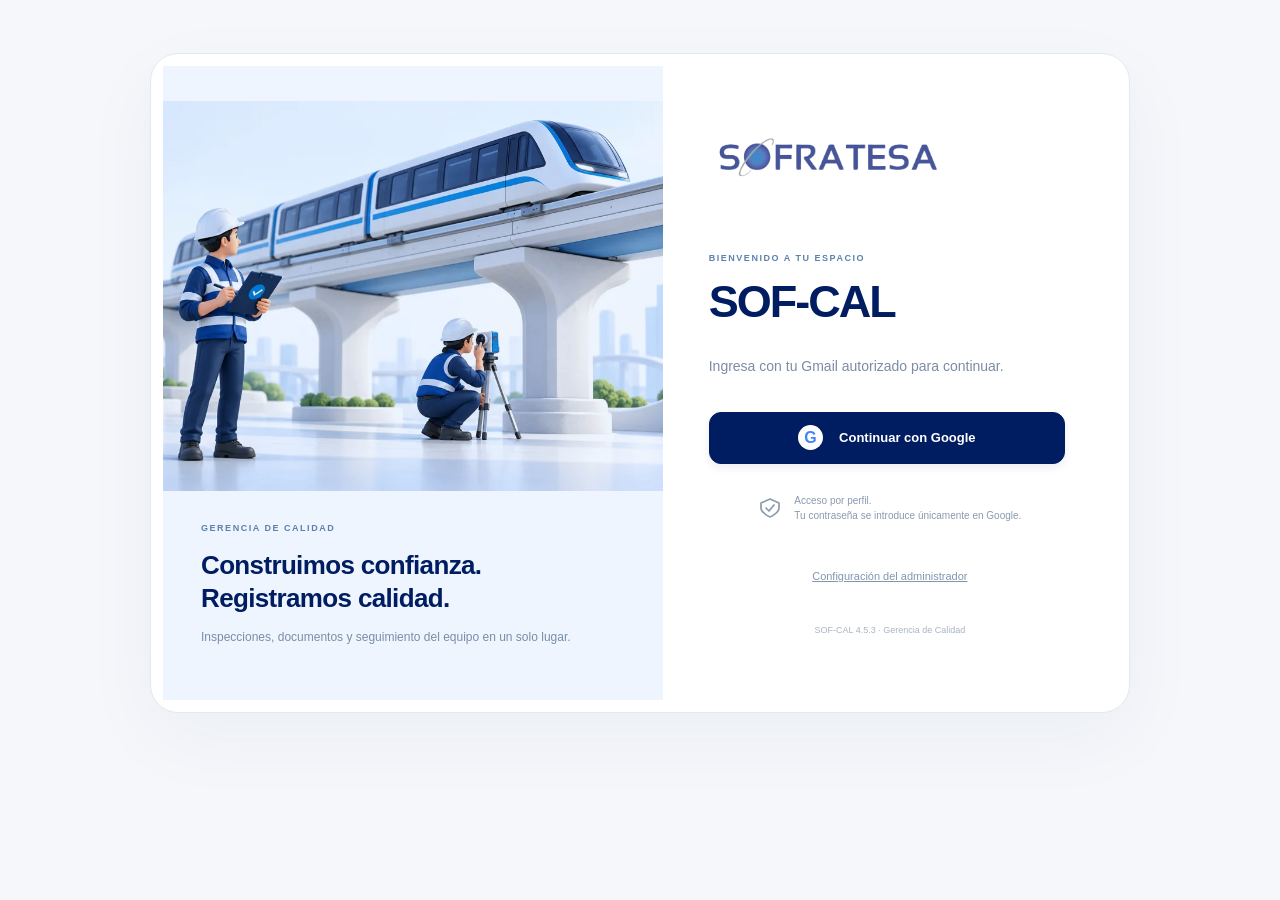
==== web/index.html @ dc87f433 "4.5.3" ====
<!doctype html>
<html lang="es">
<head>
<meta charset="utf-8">
<meta name="viewport" content="width=device-width, initial-scale=1, viewport-fit=cover">
<meta name="theme-color" content="#001D61">
<meta name="apple-mobile-web-app-capable" content="yes">
<meta name="mobile-web-app-capable" content="yes">
<meta name="apple-mobile-web-app-title" content="SOF-CAL">
<meta name="description" content="Ficha de inspección de calidad sin conexión: checklist, registro local y exportación PDF.">
<title>SOF-CAL · Gerencia de Calidad</title>
<link rel="icon" href="data:image/svg+xml,%3Csvg xmlns='http://www.w3.org/2000/svg' viewBox='0 0 64 64'%3E%3Crect width='64' height='64' rx='14' fill='%230D5C7A'/%3E%3Cpath d='M18 33l9 9 19-21' stroke='white' stroke-width='7' fill='none' stroke-linecap='round' stroke-linejoin='round'/%3E%3C/svg%3E">
<link rel="apple-touch-icon" href="icon.svg">
<style>
:root{--pri:#001D61;--pri2:#0181C9;--sand:#EEF3FA;--bg:#F3F6FA;--card:#FFFFFF;--ink:#152741;--body:#233957;--muted:#526580;--line:#D1D2D4;
--ok:#1E7B45;--okbg:#DDF1E3;--nok:#B3261E;--nokbg:#FADBD8;--na:#55626B;--nabg:#E3E8EB;--pend:#9A5B00;--pendbg:#FDEBC8;--warn:#9A5B00;--r:12px;color-scheme:light}
*{box-sizing:border-box}
html{-webkit-text-size-adjust:100%}
body{margin:0;font:16px/1.45 system-ui,-apple-system,"Segoe UI",Roboto,"Helvetica Neue",Arial,sans-serif;background:var(--bg);color:var(--ink);padding-bottom:calc(76px + env(safe-area-inset-bottom))}
button,input,select,textarea{font:inherit;color:inherit}
h2,h3,h4{color:var(--pri);margin:.2em 0 .5em;line-height:1.2}
h2{font-size:1.3rem}h3{font-size:1.08rem}
.top{position:sticky;top:0;z-index:20;display:flex;align-items:center;justify-content:space-between;gap:8px;background:var(--pri);color:#fff;padding:10px 14px;padding-top:calc(10px + env(safe-area-inset-top))}
.brand{display:flex;align-items:center;gap:8px;font-weight:700;font-size:1rem;white-space:nowrap;min-width:0}.brand span{overflow:hidden;text-overflow:ellipsis}
@media(max-width:420px){.brand span{font-size:.92rem}.brand .long{display:none}}
.topr{display:flex;gap:6px;align-items:center;flex-wrap:wrap;justify-content:flex-end}
.pill{font-size:.75rem;padding:3px 8px;border-radius:99px;background:#fff3;white-space:nowrap}.pill.warn{background:#F4B740;color:#3a2600}.pill.adm{background:#EEF3FA;color:var(--pri);font-weight:700}
.saveind{font-size:.78rem;padding:3px 9px;border-radius:99px;white-space:nowrap}
.saveind.pending{background:#ffffff26}.saveind.saving{background:#F4B740;color:#3a2600}.saveind.saved{background:#2E9D5B;color:#fff}.saveind.error{background:#D93025;color:#fff;font-weight:700}.saveind.memory{background:#D93025;color:#fff}
.banner{margin:10px 12px 0;padding:10px 12px;border-radius:10px;font-size:.92rem}.banner.err{background:var(--nokbg);color:#6b120c;border:1px solid #e9a39d}.banner.warn{background:var(--pendbg);color:#4d2f00;border:1px solid #edc77f}
main{max-width:980px;margin:0 auto;padding:12px}
.card{background:var(--card);border:1px solid var(--line);border-radius:var(--r);padding:14px;margin:0 0 12px}
.hero{background:var(--sand)}
.muted{color:var(--muted)}.small{font-size:.86rem}.center{text-align:center}
.empty{text-align:center;padding:40px 10px;color:var(--muted)}
.btn{display:inline-flex;align-items:center;justify-content:center;gap:6px;min-height:48px;padding:10px 16px;margin:4px 6px 4px 0;border-radius:10px;border:1px solid var(--line);background:#fff;color:var(--pri);font-weight:600;cursor:pointer;touch-action:manipulation;text-align:center}
.btn:active{transform:translateY(1px)}.btn:disabled{opacity:.45;cursor:not-allowed}
.btn.pri{background:var(--pri);border-color:var(--pri);color:#fff}.btn.ok{background:var(--ok);border-color:var(--ok);color:#fff}.btn.danger{background:var(--nok);border-color:var(--nok);color:#fff}.btn.danger-o{color:var(--nok);border-color:#e7b3ae}
.btn.big{width:100%;min-height:56px;font-size:1.05rem;margin:6px 0}.btn.sm{min-height:40px;padding:6px 12px;font-size:.88rem}
.btncol{display:flex;flex-direction:column}.btnrow{display:flex;flex-wrap:wrap;gap:4px;margin:8px 0}
.fld{display:flex;flex-direction:column;gap:4px;margin:0 0 10px;min-width:0}.fld>span{font-size:.86rem;font-weight:600;color:var(--body)}
.fld.inl{flex-direction:row;align-items:center;gap:6px;margin:0}.fld.inl>span{font-weight:400}
input,select,textarea{width:100%;min-height:48px;padding:10px 12px;border:1px solid #CBBFAE;border-radius:10px;background:#fff;font-size:16px}
textarea{min-height:64px;resize:vertical}
input:focus,select:focus,textarea:focus{outline:3px solid #0181C955;border-color:var(--pri2)}
input:disabled,select:disabled,textarea:disabled,input[readonly]{background:#F4F1EB;color:#5a4a3c}
input.prov,.prov{color:var(--warn)!important;font-style:normal}
.req{color:var(--nok);font-style:normal;font-weight:700}
.grid2{display:grid;grid-template-columns:1fr;gap:0 12px}
@media(min-width:640px){.grid2{grid-template-columns:1fr 1fr}.span2{grid-column:1/-1}}
.chk{display:flex;align-items:center;gap:8px;min-height:48px}.chk input{width:22px;height:22px;min-height:0}
.note{padding:10px 12px;border-radius:10px;margin:0 0 12px;font-size:.92rem;border:1px solid var(--line);background:#fff}
.note.info{background:#E4F1F6;border-color:#B5D6E3}.note.warn{background:var(--pendbg);border-color:#edc77f}.note.err{background:var(--nokbg);border-color:#e9a39d}.note.ok{background:var(--okbg);border-color:#9fd3b1}
.fhead{position:sticky;top:var(--toph,56px);z-index:15;background:var(--bg);padding:6px 0 4px}
.fhead-l{display:flex;flex-wrap:wrap;align-items:center;gap:6px}
.code{font-family:ui-monospace,SFMono-Regular,Menlo,Consolas,monospace;font-size:.95rem;color:var(--pri);word-break:break-all}
.bigcode{font-family:ui-monospace,Menlo,Consolas,monospace;font-size:1.25rem;font-weight:700;color:var(--pri);background:var(--sand);padding:10px;border-radius:8px;text-align:center;word-break:break-all}.bigcode.small{font-size:1rem}
.prog{height:6px;background:#E7DFD2;border-radius:6px;margin-top:6px;overflow:hidden}.prog i{display:block;height:100%;background:var(--ok);transition:width .2s}
.sectabs,.subtabs{display:flex;gap:6px;overflow-x:auto;padding:8px 0 4px;scrollbar-width:none;-webkit-overflow-scrolling:touch}
.sectabs button,.subtabs button{flex:0 0 auto;min-height:44px;padding:8px 14px;border-radius:99px;border:1px solid var(--line);background:#fff;color:var(--pri);font-weight:600;cursor:pointer}
.sectabs button.on,.subtabs button.on{background:var(--pri);color:#fff;border-color:var(--pri)}
.badge{display:inline-block;font-size:.74rem;font-weight:700;padding:2px 8px;border-radius:99px;background:var(--sand);color:var(--body)}
.st-borrador{background:var(--pendbg);color:#6a3e00}.st-finalizada{background:var(--okbg);color:#145a31}.st-anulada{background:var(--nokbg);color:#7c1711}
.lbl{font-weight:700;font-size:.86rem;margin:10px 0 4px;color:var(--body)}
.chips{display:flex;flex-wrap:wrap;gap:6px}
.chip{min-height:44px;padding:8px 14px;border-radius:99px;border:1px solid #CBBFAE;background:#fff;color:var(--body);cursor:pointer;font-weight:600}
.chip small{opacity:.7;font-weight:400}.chip.on{background:var(--pri2);border-color:var(--pri2);color:#fff}.chip:disabled{opacity:.6}
.scope-n{margin:10px 0 0}
.filters{display:grid;grid-template-columns:1fr 1fr;gap:8px;margin-bottom:8px}.filters>input[type=search],.filters .full{grid-column:1/-1}
.filters select,.filters input{min-height:44px;padding:8px 10px;font-size:15px}
@media(min-width:900px){.filters{grid-template-columns:repeat(4,1fr)}.filters>input[type=search]{grid-column:auto}}
details.more{margin:4px 0 8px}details.more summary{cursor:pointer;font-weight:600;color:var(--pri);min-height:40px;display:flex;align-items:center}
.counts{display:flex;flex-wrap:wrap;gap:6px;margin:6px 0}
.r{display:inline-block;font-size:.8rem;font-weight:700;padding:3px 9px;border-radius:99px}
.r-ok{background:var(--okbg);color:var(--ok)}.r-nok{background:var(--nokbg);color:var(--nok)}.r-na{background:var(--nabg);color:var(--na)}.r-pend{background:var(--pendbg);color:var(--pend)}.r-sin{background:#fff;border:1px dashed #b9ab97;color:var(--muted)}
.pager{display:flex;flex-wrap:wrap;align-items:center;gap:8px;justify-content:center;margin:6px 0}
.plist-cards{display:flex;flex-direction:column;gap:10px}
.pt{background:#fff;border:1px solid var(--line);border-left:6px solid #CFC4B4;border-radius:var(--r);padding:12px}
.pt.unanswered{border-left-style:dashed}
.pt.has-ok{border-left-color:var(--ok)}.pt.has-nok{border-left-color:var(--nok)}.pt.has-na{border-left-color:var(--na)}.pt.has-pend{border-left-color:#E0A21B}
.pt header{display:flex;flex-wrap:wrap;gap:6px;align-items:center;margin-bottom:6px}
.tag{font-size:.75rem;background:var(--sand);padding:2px 8px;border-radius:99px;color:var(--body)}
.est{font-size:.75rem;padding:2px 8px;border-radius:99px;font-weight:700}
.est-documentado{background:var(--okbg);color:#145a31}.est-porvalidar,.est-faltaprotocolo,.est-faltaanexo{background:var(--nokbg);color:#7c1711}
.ele{font-weight:700;color:var(--pri)}.ins{margin:.2em 0 .5em}
.pt dl{display:grid;grid-template-columns:auto 1fr;gap:2px 10px;margin:0 0 10px;font-size:.9rem;background:#FBF9F5;border-radius:8px;padding:8px}
.pt dt{font-weight:700;color:var(--muted)}.pt dd{margin:0}
@media(max-width:480px){.pt dl{grid-template-columns:1fr}.pt dt{margin-top:4px}}
.row2{display:grid;grid-template-columns:2fr 1fr;gap:8px}
.rbs{display:grid;grid-template-columns:repeat(4,1fr);gap:6px;margin:4px 0 8px}
.rb{min-height:54px;border-radius:10px;border:2px solid #CBBFAE;background:#fff;font-weight:800;font-size:1rem;cursor:pointer;touch-action:manipulation}
.rb:disabled{opacity:.35;cursor:not-allowed;text-decoration:line-through}
.rb-ok.on{background:var(--ok);border-color:var(--ok);color:#fff}.rb-nok.on{background:var(--nok);border-color:var(--nok);color:#fff}.rb-na.on{background:var(--na);border-color:var(--na);color:#fff}.rb-pend.on{background:#E0A21B;border-color:#E0A21B;color:#2b1a00}
.blk{font-size:.84rem;color:var(--nok);margin:-2px 0 8px;font-weight:600}
.err-t{color:var(--nok);font-weight:700;font-size:.88rem;margin:-4px 0 8px}
.phs{display:flex;flex-wrap:wrap;align-items:center;gap:6px}
.thumbs{display:flex;flex-wrap:wrap;gap:6px}.thumbs figure{margin:0}.thumbs img{width:72px;height:72px;object-fit:cover;border-radius:8px;border:1px solid var(--line);cursor:pointer}
.bigimg{max-width:100%;max-height:60vh;display:block;margin:0 auto;border-radius:8px}
.rec{border:1px solid var(--line);border-radius:10px;padding:10px;margin-bottom:10px;background:#FBF9F5}
.actbar{position:sticky;bottom:calc(68px + env(safe-area-inset-bottom));z-index:14;display:flex;gap:6px;background:#F3F6FAee;backdrop-filter:blur(6px);padding:8px 0;margin-top:8px}
.actbar .btn{flex:1;margin:0;min-height:50px;font-size:.95rem;line-height:1.15;padding:8px 10px}
.hcard,.trow{display:flex;flex-wrap:wrap;justify-content:space-between;gap:8px;background:#fff;border:1px solid var(--line);border-radius:10px;padding:10px 12px;margin-bottom:8px}
.trow.off{opacity:.6}.hbtns{display:flex;flex-wrap:wrap;gap:4px;align-items:center}.hbtns .btn{margin:0}
.admtop{display:flex;justify-content:space-between;align-items:center}
.plist{padding-left:18px}.plist li{margin:4px 0}
.prevf{border-color:#edc77f;background:#FFFBF2}
.caps{list-style:none;padding:0;margin:0 0 10px}.caps li{padding:8px 10px;border-radius:8px;margin:4px 0;background:#fff;border:1px solid var(--line);font-size:.92rem}
.caps li.ok{border-left:5px solid var(--ok)}.caps li.no{border-left:5px solid var(--nok)}.caps li.mid{border-left:5px solid #E0A21B}
.guide li{margin:6px 0}
code{background:var(--sand);padding:1px 6px;border-radius:5px}
.tabbar{position:fixed;left:0;right:0;bottom:0;z-index:30;display:grid;grid-template-columns:repeat(5,1fr);background:#fff;border-top:1px solid var(--line);padding-bottom:env(safe-area-inset-bottom)}
.tabbar button{display:flex;flex-direction:column;align-items:center;justify-content:center;gap:2px;min-height:64px;border:0;background:none;color:var(--muted);font-size:.74rem;font-weight:600;cursor:pointer}
.tabbar svg{width:24px;height:24px;fill:none;stroke:currentColor;stroke-width:2;stroke-linecap:round;stroke-linejoin:round}
.tabbar button.on{color:var(--pri)}.tabbar button.on svg{stroke-width:2.6}
#toasts{position:fixed;left:50%;transform:translateX(-50%);bottom:calc(84px + env(safe-area-inset-bottom));z-index:60;display:flex;flex-direction:column;gap:6px;width:min(92vw,460px)}
.toast{background:#152741;color:#fff;padding:12px 14px;border-radius:10px;font-size:.92rem;box-shadow:0 6px 20px #0003;transition:opacity .4s}.toast.ok{background:#1E7B45}.toast.err{background:#B3261E}.toast.out{opacity:0}
.modal-wrap{position:fixed;inset:0;z-index:50;background:#1a120b88;display:flex;align-items:flex-end;justify-content:center;padding:10px}
@media(min-width:640px){.modal-wrap{align-items:center}}
.modal{background:#fff;border-radius:16px;padding:16px;width:min(100%,620px);max-height:88vh;overflow:auto}
.modal-btns{display:flex;flex-wrap:wrap;gap:6px;margin-top:10px}.modal-btns .btn{flex:1 1 auto;margin:0}
.modal-err{color:var(--nok);font-weight:700;white-space:pre-line}
.busy .modal{text-align:center;width:auto}
.spin{width:36px;height:36px;border:4px solid #E7DFD2;border-top-color:var(--pri);border-radius:50%;margin:10px auto;animation:sp 1s linear infinite}@keyframes sp{to{transform:rotate(360deg)}}
#printRoot{display:none}
@media print{
  body{background:#fff;padding:0}
  body>*:not(#printRoot){display:none!important}
  #printRoot{display:block;font:9.5pt/1.3 Arial,Helvetica,sans-serif;color:#000}
  @page{size:A4;margin:12mm}
  .pv-head{display:flex;justify-content:space-between;font-size:13pt;color:#001D61;border-bottom:2px solid #0181C9;padding-bottom:4px}
  .pv-sub{margin:4px 0 8px;font-size:8.5pt}.pv-draft{color:#B3261E}
  #printRoot h2{font-size:11pt;background:#0181C9;color:#fff;padding:3px 6px;margin:10px 0 4px;break-after:avoid}
  .pv-t,.pv-kv{width:100%;border-collapse:collapse;font-size:8pt}
  .pv-t th{background:#001D61;color:#fff;text-align:left}
  .pv-t td,.pv-t th,.pv-kv td{border:.5pt solid #999;padding:2px 4px;vertical-align:top}
  .pv-t tr{break-inside:avoid}.pv-t thead{display:table-header-group}
  .pv-sign{display:grid;grid-template-columns:repeat(3,1fr);gap:8px;margin-top:8px}.pv-sign div{border:.5pt solid #999;height:28mm;padding:4px;font-size:8pt}
  .pv-ph{break-inside:avoid;margin:6px 0;text-align:center}.pv-ph img{max-width:100%;max-height:120mm}
  .pb{break-before:page}
  .r{padding:0;background:none!important}
}


:root{--pri:#001D61;--pri2:#0181C9;--line:#D1D2D4;--bg:#F3F6FA;--ink:#152741;--muted:#526580;--sand:#EEF3FA}
.top{box-shadow:0 2px 12px #001d6120}.sf-sticky{position:sticky;top:var(--toph,56px);z-index:19;background:var(--bg);padding-bottom:6px}.sf-sticky .fhead{position:static}.sectabs{padding:8px 0 0}.sectabs button{font-size:.86rem;min-height:42px;padding:8px 12px}
.hero{background:linear-gradient(135deg,#e8f1fc,#fff);border-top:4px solid var(--pri2)}.sf-logo{display:block;max-width:100%;width:410px;height:auto;margin-bottom:22px}.sf-hero-label{letter-spacing:.12em;font-size:.7rem;font-weight:800;color:var(--pri2);text-transform:uppercase}.hero h2{font-size:1.8rem}.sf-metrics{display:grid;grid-template-columns:repeat(3,1fr);gap:8px}.sf-metric{background:white;border:1px solid var(--line);padding:14px;border-radius:12px;text-align:left;color:var(--pri);cursor:pointer}.sf-metric strong{display:block;font-size:1.7rem}.sf-metric span{font-size:.78rem}
.sf-next{display:flex;justify-content:space-between;gap:8px;padding:14px 0}.sf-next .btn{flex:1}.counts button{border:1px solid transparent;min-height:44px;cursor:pointer}.sf-link{display:block;width:100%;text-align:left;border:1px solid var(--line);border-radius:8px;background:#fff;padding:10px;margin:6px 0;cursor:pointer}
.pt{scroll-margin-top:190px}.sf-flash{outline:4px solid var(--pri2);outline-offset:3px}.sf-sign{border:1px solid var(--line);border-radius:10px;padding:12px;margin-bottom:12px}.sf-sign img{height:65px;max-width:100%;object-fit:contain;background:#fff}.sf-pad{width:100%;height:190px;border:2px dashed #0181c9;background:white;touch-action:none}.sf-grid3{display:grid;grid-template-columns:repeat(auto-fit,minmax(180px,1fr));gap:10px}
.sf-doc{border-left:4px solid #0181c9;padding:12px;background:#eef4fc;margin:8px 0;border-radius:8px}.sf-doc h4{margin-bottom:8px}.sf-note{font-size:.85rem;color:var(--muted)}.sf-q{padding:12px;border-bottom:1px solid var(--line)}.sf-q select{max-width:180px}.sf-chip{display:inline-block;background:#e7effb;padding:3px 8px;border-radius:12px;margin-right:4px;font-size:.8rem}
.sf-connection{display:flex;align-items:center;justify-content:space-between;gap:8px;flex-wrap:wrap}.sf-help img{width:100%;max-height:420px;object-fit:contain;border:1px solid var(--line);border-radius:12px}.sf-help details{margin:10px 0;border-bottom:1px solid var(--line);padding:10px}.sf-help summary{font-weight:700;color:var(--pri);cursor:pointer}.sf-help li{margin:7px 0}.sf-danger{color:#b3261e}.sf-dl{border-collapse:collapse;width:100%;font-size:.85rem}.sf-dl td,.sf-dl th{padding:8px;border-bottom:1px solid var(--line);text-align:left}
@media(max-width:430px){main{padding:9px}.card{padding:12px}.sf-sticky .code{font-size:.78rem}.sectabs{gap:4px}.sectabs button{padding:8px 9px}.sf-metric{padding:10px}.sf-metric strong{font-size:1.45rem}.actbar .btn{font-size:.84rem}.sf-logo{margin-bottom:16px}}
@media print{.sf-sticky,.sf-next{display:none!important}}


@media(max-width:430px){.sectabs{display:grid;grid-template-columns:repeat(5,minmax(0,1fr));overflow:visible;gap:3px}.sectabs button{min-width:0;min-height:48px;padding:5px 2px;font-size:.68rem;white-space:normal;line-height:1.25}}

:root{--v3-blue:#001D61;--v3-cyan:#0181C9;--v3-detail:#D1D2D4}body{background:#eef3f9}.v3-login-mode .tabbar,.v3-login-mode .top .topacts{display:none}.v3-login-mode #view{min-height:84vh;display:grid;place-items:center}.v3-login{background:#fff;border:1px solid #dce5f0;border-radius:24px;padding:40px;width:min(100%,480px);box-shadow:0 18px 60px #001d6112}.v3-login>img{width:100%;height:auto;margin-bottom:30px}.v3-login h1{font-size:40px;letter-spacing:-1.7px;margin:8px 0;color:#001d61}.v3-login p{line-height:1.6}.v3-login .fld{margin:18px 0}.v3-login .big{width:100%;margin:8px 0 18px}.v3-eyebrow{display:block;font-size:11px;text-transform:uppercase;letter-spacing:1.3px;font-weight:700;color:#406583}.v3-top{display:flex;align-items:center;justify-content:space-between;gap:12px;margin:14px 0 22px}.v3-hero{display:flex;justify-content:space-between;align-items:center;background:#fff;border-radius:20px;padding:30px 34px;border:1px solid #d7e3f0;margin-bottom:22px;gap:24px}.v3-hero img{width:min(380px,100%);margin-bottom:25px}.v3-hero h1{font-size:42px;letter-spacing:-1.4px;color:#001d61;margin:6px 0}.v3-hero p{margin-bottom:0}.v3-stat{display:flex;flex-direction:column;min-width:180px;border-left:1px solid #d1d2d4;padding:12px 0 12px 30px;color:#001d61}.v3-stat strong{font-size:46px}.v3-stat span{font-size:13px}.v3-stat small{color:#5c7186;margin-top:12px}.v3-tiles{display:grid;grid-template-columns:repeat(3,minmax(0,1fr));gap:16px;margin-bottom:24px}.v3-tile{text-align:left;border:1px solid #dce5ef;border-radius:16px;padding:22px;background:#fff;min-height:190px;position:relative;cursor:pointer;box-shadow:0 4px 16px #001d6105;color:#001d61;transition:transform .15s,border .15s}.v3-tile:hover{border-color:#0181c9;transform:translateY(-2px)}.v3-tile h2{font-size:19px;margin:18px 0 7px;line-height:1.2;color:#001d61}.v3-tile p{font-size:13px;color:#526880;margin:0;line-height:1.5;max-width:87%}.v3-tile-no{color:#0181c9;font-size:12px;font-weight:700}.v3-arrow{position:absolute;right:19px;top:19px;font-size:22px;color:#0181c9}.v3-row,.v3-template{display:flex;align-items:center;justify-content:space-between;gap:16px}.v3-row{padding:15px 0;border-bottom:1px solid #e4ebf3}.v3-row p{margin:6px 0}.v3-row small{color:#62768a}.v3-template h3{font-size:16px;line-height:1.45}.v3-template .btn{white-space:nowrap}.v3-record-head{display:flex;align-items:center;justify-content:space-between;gap:12px;margin:16px 0}.v3-record-head h2{font-size:23px;margin:7px 0}.v3-tabs{display:flex;gap:7px;background:#eef3f9ee;backdrop-filter:blur(10px);position:sticky;top:var(--toph,66px);z-index:15;padding:12px 0;overflow:auto;white-space:nowrap;border-bottom:1px solid #d1d2d4}.v3-tabs .btn{flex-shrink:0}.v3-toolbar{display:flex;flex-wrap:wrap;gap:7px;align-items:center;margin:10px 0}.v3-toolbar label{display:flex;align-items:center;gap:8px}.v3-toolbar select{width:auto;min-width:70px}.v3-page-scroll{overflow:auto;padding:18px;background:#dce3ed;border-radius:12px;max-height:72vh}#v3-page-wrap{position:relative;margin:auto;background:#fff;box-shadow:0 5px 20px #132b4b30;flex-shrink:0}#v3-page-wrap canvas{display:block;width:100%;height:100%}#v3-overlay{position:absolute;inset:0;cursor:crosshair}.v3-cell,.v3-annotation,.v3-ink{position:absolute;border:1px solid #0181c990;background:#0181c913;padding:0;line-height:1.15;text-align:left;overflow:hidden;white-space:pre-wrap;overflow-wrap:anywhere;color:#003e73}.v3-cell{min-height:0;min-width:0;cursor:text}.v3-cell.filled{color:#111;background:#f6fbffcc}.v3-cell:hover{background:#b6e3ff80;border-color:#0181c9}.v3-ink{border:0;background:transparent;pointer-events:none;color:#111}.v3-annotation{background:#ffffffbb;border:1px dashed #0181c9;color:#111;cursor:move}.v3-annotation img{width:100%;height:100%;object-fit:contain}.v3-participant,.v3-block{border:1px solid #dce5ef;padding:18px;border-radius:12px;margin:14px 0;background:#fafdff}.v3-cause{padding:16px 0;border-bottom:1px solid #dae5ef}.v3-score-grid{display:grid;grid-template-columns:repeat(6,1fr);gap:8px}.v3-score-grid .fld span{font-size:11px}.v3-sign-img{max-width:260px;height:80px;object-fit:contain;border:1px solid #dce5ef;background:white}.v3-photos{display:grid;grid-template-columns:repeat(2,1fr);gap:15px}.v3-photos img{width:100%;height:220px;object-fit:contain;background:#e9f0f7}.grid3{display:grid;grid-template-columns:repeat(3,minmax(0,1fr));gap:12px}.v3-legacy-back{margin:8px 0 15px}fieldset{border:0;padding:0;margin:0;min-width:0}fieldset:disabled{opacity:.85}.v3-form-body .card{margin-top:15px}.v3-items summary{font-weight:700;margin-bottom:12px}.v3-login-mode .top{border-bottom:0}.v3-login-mode .top .brand{color:#001d61}#view{max-width:1120px;margin:auto}button:focus-visible,a:focus-visible,input:focus-visible,textarea:focus-visible,select:focus-visible{outline:3px solid #79caff;outline-offset:2px}.v3-editor-controls .btn{font-size:13px}.v3-form-body .fld input,.v3-form-body .fld select{min-width:0}#v3-search{width:100%;margin-bottom:10px}
@media(max-width:850px){.v3-tiles{grid-template-columns:repeat(2,minmax(0,1fr))}.v3-score-grid{grid-template-columns:repeat(3,1fr)}.v3-record-head,.v3-template{align-items:flex-start;flex-direction:column}.v3-hero{padding:24px}.v3-stat{min-width:120px;padding-left:20px}.v3-hero h1{font-size:36px}}
@media(max-width:540px){.v3-login{padding:25px 22px;border-radius:18px}.v3-login-mode #view{padding:12px}.v3-hero{display:block;padding:23px}.v3-hero img{max-width:300px}.v3-stat{border-left:0;border-top:1px solid #d1d2d4;margin-top:20px;padding:12px 0 0;flex-direction:row;align-items:center;gap:12px;flex-wrap:wrap}.v3-stat strong{font-size:30px}.v3-stat small{margin:0}.v3-tiles{gap:10px}.v3-tile{padding:16px;min-height:178px}.v3-tile h2{font-size:16px}.v3-tile p{font-size:12px;max-width:100%}.v3-arrow{right:12px;top:13px}.v3-top{align-items:flex-start}.v3-top .small{display:block;margin-top:8px}.v3-row{align-items:flex-start;flex-direction:column}.v3-photos,.grid3{grid-template-columns:1fr}.v3-page-scroll{padding:8px}.v3-tabs{top:var(--toph,60px)}.v3-record-head h2{font-size:20px}.v3-block{padding:13px}#view{padding-left:12px;padding-right:12px}}

.tabbar[hidden]{display:none!important}
/* Horizontal step navigation: the form is outside the nav. */
nav.v3-tabs{display:flex;flex-direction:row;align-items:center;width:100%;max-width:100%;overflow-x:auto;overflow-y:hidden;height:auto;min-height:0;flex-wrap:nowrap;scrollbar-width:thin}nav.v3-tabs>.btn{flex:0 0 auto;min-height:44px;height:auto;padding:12px 20px}.v3-form-body{display:block;min-width:0;width:100%}.v3-record-head>div{min-width:0}.v3-record-head h2{overflow-wrap:anywhere}.v3-row>div{min-width:0}.v3-row h3{overflow-wrap:anywhere}.dashboard-bars{max-height:260px;overflow:auto}.dash-bar{display:grid;grid-template-columns:1fr auto;position:relative;width:100%;border:0;background:#f0f5fa;text-align:left;color:#001d61;padding:12px;margin:5px 0;cursor:pointer;gap:12px}.dash-bar i{position:absolute;bottom:0;left:0;height:3px;background:#0181c9}.new-app-icon{width:30px;height:34px;object-fit:contain;vertical-align:middle;margin-right:8px}.v3-top{flex-wrap:wrap}.grid2>*{min-width:0}#schema-extra{margin-top:18px}@media(max-width:640px){.grid3,.grid2{grid-template-columns:1fr}.v3-record-head{align-items:flex-start;flex-direction:column}.v3-tabs{top:var(--toph,66px)}.v3-top .btn{padding:10px}.v3-row{flex-wrap:wrap}}

:root{--navy:#001d61;--blue:#0181c9;--ink:#172d50;--muted:#73829a;--surface:#fff;--canvas:#f5f7fb;--line:#e5eaf2;--toph:78px;--side:254px}*{box-sizing:border-box}body{font-family:Inter,'Segoe UI',Arial,sans-serif;color:var(--ink);background:var(--canvas);font-size:14px;line-height:1.5}button,input,select,textarea{font:inherit}h1,h2,h3{color:var(--navy);letter-spacing:-.025em}h1{font-size:32px;line-height:1.2;margin:8px 0 14px}h2{font-size:19px}p{line-height:1.65}.experience-session>.top,.experience-login>.top,.experience-session .tabbar,.experience-login .tabbar{display:none!important}.experience-session #view{max-width:none!important;width:auto;margin:0;padding:0!important}.experience-login #view{max-width:1180px;padding:26px!important}.experience-session main{padding:0}.workspace-main{margin-left:var(--side);min-height:100vh;transition:margin .2s}.workspace-content{max-width:1450px;padding:28px 36px 40px;margin:auto}.workspace-top{height:78px;background:#ffffffed;border-bottom:1px solid var(--line);display:flex;align-items:center;gap:18px;padding:0 36px;position:sticky;top:0;z-index:30;backdrop-filter:blur(14px)}.breadcrumbs{display:flex;flex-direction:column;gap:2px}.breadcrumbs span{font-size:11px;color:var(--muted)}.breadcrumbs b{font-size:14px}.connection-pill{margin-left:auto;display:flex;align-items:center;gap:8px;font-size:12px;color:#62738b}.connection-pill i:not(.tiny-spinner){width:7px;height:7px;border-radius:50%;background:#2c9c89}.avatar-button,.user-avatar{height:36px;width:36px;border-radius:50%;background:#e1edfb;color:var(--navy);font-size:15px;font-weight:700;border:0;display:grid;place-items:center;flex-shrink:0}.workspace-side{position:fixed;inset:0 auto 0 0;width:var(--side);z-index:50;background:#fff;border-right:1px solid var(--line);display:flex;flex-direction:column;transition:width .2s,transform .2s}.side-brand{height:100px;padding:24px 22px;display:flex;align-items:center;gap:12px}.side-brand>img{width:35px;height:40px;object-fit:contain}.side-brand b{font-size:23px;color:var(--navy);letter-spacing:-1px}.side-brand small{display:block;font-size:10px;letter-spacing:.03em;color:var(--muted)}.workspace-side nav{display:block;overflow-y:auto;flex:1;padding:6px 15px;scrollbar-width:thin}.side-link{width:100%;display:flex;align-items:center;gap:12px;padding:11px 13px;border:0;background:transparent;border-radius:10px;color:#64748c;text-align:left;margin:3px 0;cursor:pointer;font-size:13px;min-height:44px}.side-link svg{width:20px;height:20px;flex-shrink:0}.side-link:hover{background:#f0f5fb;color:var(--navy)}.side-link.active{background:var(--navy);color:white;box-shadow:0 5px 14px #001d6119}.side-label{font-size:9px;letter-spacing:.15em;color:#a0acbd;padding:12px 13px 3px;margin:8px 0 0}.side-footer{border-top:1px solid var(--line);display:flex;align-items:center;gap:10px;padding:20px 16px}.side-footer>div:nth-child(2){min-width:0;flex:1}.side-footer b{display:block;font-size:11px;white-space:nowrap;overflow:hidden;text-overflow:ellipsis}.side-footer small{color:var(--muted);font-size:10px}.icon-button{background:transparent;border:0;display:inline-grid;place-items:center;width:36px;height:36px;min-width:36px;padding:7px;color:#53647f;cursor:pointer;border-radius:10px}.icon-button:hover{background:#eaf0f8}.icon-button svg,.btn svg,.function-go svg,.read-only-banner>svg{height:19px;width:19px;flex-shrink:0}.sidebar-compact{--side:84px}.workspace-side.compact .side-brand>div,.workspace-side.compact .side-link span,.workspace-side.compact .side-label,.workspace-side.compact .side-footer>div:nth-child(2){display:none}.workspace-side.compact .side-link{justify-content:center;padding:13px 8px}.workspace-side.compact .side-brand{padding:24px}.workspace-side.compact .side-footer{flex-direction:column}.mobile-only{display:none}.side-shade{display:none}.workspace-footer{display:flex;justify-content:space-between;border-top:1px solid var(--line);padding:20px 36px;font-size:11px;color:#8a96a9}.welcome-panel{display:flex;background:linear-gradient(110deg,#eaf3ff,#f0f7ff);border:1px solid #e0eafb;border-radius:22px;min-height:270px;overflow:hidden;position:relative;margin-bottom:25px}.welcome-panel>div{padding:36px;z-index:1;flex:1;min-width:45%}.welcome-panel h1{font-size:36px;margin-top:9px}.welcome-panel p{color:#657995;margin-bottom:23px}.welcome-panel>img{width:48%;object-fit:cover;object-position:48% 50%;mix-blend-mode:multiply;mask-image:linear-gradient(90deg,transparent,#000 20%)}.eyebrow{font-size:9px;font-weight:700;letter-spacing:.17em;color:#5c82ad}.btn{display:inline-flex;align-items:center;justify-content:center;gap:8px;border:1px solid #dce4ef;border-radius:10px;min-height:40px;padding:10px 15px;background:white;color:var(--navy);font-size:12px;font-weight:600;cursor:pointer;transition:background .15s,box-shadow .15s;max-width:100%}.btn.pri{background:var(--navy);border-color:var(--navy);color:white;box-shadow:0 4px 9px #001d6113}.btn:hover{box-shadow:0 4px 14px #17365a12}.btn:disabled{opacity:.6;cursor:wait}.btn.danger,.btn.danger-o{color:#bd3845;border-color:#f0c9ce;background:#fff7f7}.btncol,.v3-toolbar,.btnrow{gap:8px}.card{background:#fff;border:1px solid var(--line);border-radius:16px;padding:23px;margin:0 0 20px;box-shadow:0 3px 12px #17365a03}.card h3:first-child,.card h2:first-child{margin-top:0}.card-heading{display:flex;align-items:center;justify-content:space-between;gap:15px;margin-bottom:20px}.card-heading h2{margin:0;font-size:17px}.card-heading>span{font-size:11px;color:var(--muted)}.metric-grid{display:grid;grid-template-columns:repeat(4,minmax(0,1fr));gap:17px;margin-bottom:25px}.metric-card{background:#fff;border:1px solid var(--line);border-radius:16px;padding:23px;display:flex;gap:17px;align-items:center}.metric-card>div>span{font-size:11px;color:var(--muted)}.metric-card strong{font-size:29px;line-height:1.3;display:block;letter-spacing:-1px;color:var(--navy)}.function-icon{background:#eef3ff;color:#3a65af;width:48px;height:48px;border-radius:14px;display:inline-grid;place-items:center;flex-shrink:0}.function-icon svg{width:23px;height:23px}.tint-liberacion,.tint-sat{background:#e5f6f1;color:#3c9987}.tint-nc,.tint-FNC,.tint-FHC{background:#fff1e9;color:#b87945}.tint-rrhh,.tint-cliente{background:#f1ebff;color:#8c65b5}.tint-rca,.tint-rayado{background:#e4f5fc;color:#3889b4}.dashboard-filters{display:grid;grid-template-columns:repeat(5,minmax(0,1fr));gap:14px}.fld{display:flex;flex-direction:column;gap:7px;margin:0 0 17px;min-width:0}.fld>span{color:#5a6e8b;font-weight:600;font-size:11px}.fld input,.fld select,.fld textarea,input,select,textarea{border-radius:9px;border:1px solid #dce4ee;background:#fbfcfe;min-height:42px;padding:10px 12px;color:var(--ink);max-width:100%;box-shadow:none}.fld input:focus,.fld select:focus,.fld textarea:focus{outline:2px solid #b5dcf4;border-color:#0181c9;background:white}.fld textarea{min-height:100px;resize:vertical}.fld input:disabled,.fld select:disabled,.fld textarea:disabled{background:#f6f8fc;opacity:.85}.insight-grid{display:grid;grid-template-columns:repeat(2,minmax(0,1fr));gap:20px}.insight-grid .card{margin:0}.insight-grid+.card{margin-top:20px}.dash-bar{background:#f8faff;border-radius:8px;padding:12px 14px;margin-bottom:12px;font-size:12px}.dash-bar i{height:3px;border-radius:3px}.dashboard-bars{max-height:280px;overflow:auto;padding-right:3px}.function-grid{display:grid;grid-template-columns:repeat(3,minmax(0,1fr));gap:20px}.function-card{border:1px solid var(--line);border-radius:18px;background:#fff;padding:25px;text-align:left;min-height:225px;cursor:pointer;transition:transform .18s,box-shadow .18s}.function-card:hover{transform:translateY(-3px);box-shadow:0 12px 26px #1935550c}.function-card h2{font-size:17px;margin:17px 0 7px}.function-card p{color:var(--muted);font-size:12px;margin:0 0 20px}.function-go{display:flex;align-items:center;gap:8px;color:#4b719d;font-size:11px;font-weight:600}.page-heading{display:flex;justify-content:space-between;align-items:center;gap:20px;margin:8px 0 28px}.page-heading p{margin:0;color:var(--muted);max-width:780px;font-size:13px}.page-heading h1{margin:7px 0 10px}.filter-row{display:flex;align-items:center;gap:10px;flex-wrap:wrap;margin:15px 0}.search-box{display:flex;align-items:center;gap:8px;background:white;border:1px solid var(--line);border-radius:10px;flex:1;min-width:200px;padding:0 12px}.search-box svg{width:18px;height:18px;color:#97a5b8}.search-box input{background:none;border:0;width:100%;font-size:12px;outline:none}.category-chips{display:flex;gap:7px;overflow:auto;padding:0 0 20px;white-space:nowrap}.category-chips .btn{flex-shrink:0}.record-line{display:flex;align-items:center;gap:15px;padding:19px 0;border-top:1px solid #edf1f6}.record-line:first-child{border-top:0}.record-main{flex:1;min-width:0}.record-main b{font-size:13px;display:block;overflow-wrap:anywhere}.record-main>span{display:block;font-size:11px;color:var(--muted);margin:5px 0}.record-main small{font-size:10px;color:#93a0b3}.record-actions{display:flex;gap:6px}.status-tag{display:inline-flex;padding:5px 10px;border-radius:20px;font-size:10px;background:#fff4df;color:#ae8137;white-space:nowrap}.status-tag.done{background:#e5f4ed;color:#3f8d72}.empty-state{text-align:center;padding:35px;color:var(--muted)}.empty-state>svg{width:46px;height:46px;color:#a7bddb}.empty-state h3{font-size:17px}.settings-grid,.help-grid{display:grid;grid-template-columns:repeat(2,minmax(0,1fr));gap:22px}.settings-card{margin:0}.settings-card>p{color:var(--muted);font-size:12px;min-height:40px}.settings-card h2{margin:16px 0 8px}.settings-links{margin-top:22px}.settings-link{display:flex;justify-content:space-between;align-items:center;width:100%;text-align:left;padding:15px 0;border:0;border-top:1px solid var(--line);background:white;color:#49617f;font-size:12px;cursor:pointer}.settings-link svg{width:16px;height:16px;color:#9aabc0}.settings-link:hover{color:var(--blue)}.settings-grid+.note{margin-top:20px}.auto-field{padding:9px 13px;background:#edf5ff;border:1px solid #deebfb;border-radius:10px;display:flex;flex-direction:column;gap:4px;margin-bottom:17px;min-height:72px}.auto-field>span{font-size:10px;color:#6d85a2}.auto-field strong{font-size:14px;color:#174c84}.auto-field small{display:flex;align-items:center;gap:4px;font-size:9px;color:#7193b4}.auto-field svg{width:11px;height:11px}.read-only-banner{display:flex;align-items:center;gap:12px;background:#edf3ff;border:1px solid #dae5fb;padding:12px 16px;border-radius:10px;margin-bottom:18px;font-size:12px;color:#526c94}.read-only-banner>span{flex:1}.read-only-banner>.btn{font-size:11px}.v3-top,.v3-legacy-back{display:none!important}.v3-record-head{padding-bottom:20px;border-bottom:1px solid var(--line);margin:6px 0 12px;align-items:flex-start}.v3-record-head h2{font-size:24px;max-width:750px;overflow-wrap:anywhere}.v3-record-head>div:last-child{display:flex;flex-wrap:wrap;gap:7px;justify-content:flex-end;max-width:400px}.v3-record-head small{color:#8c9bb0;font-size:10px}.v3-tabs,.sectabs{top:78px!important;background:#f5f7fbf5!important;border-bottom:1px solid var(--line);padding:10px 0!important;gap:7px;z-index:20}.v3-tabs .btn{min-height:41px!important;padding:10px 19px!important;border-radius:10px;font-size:11px}.v3-form-body{margin-top:20px}.v3-form-body h3{font-size:18px}.grid2{display:grid;grid-template-columns:repeat(2,minmax(0,1fr));gap:0 20px}.grid3{gap:0 16px}.v3-block,.v3-participant{background:#f9fbfe;border-color:var(--line);border-radius:13px}.v3-template{align-items:flex-start}.v3-template h3{font-size:14px}.v3-template>div:last-child{display:flex;flex-wrap:wrap;gap:6px;justify-content:flex-end;min-width:140px}.v3-page-scroll{background:#e8edf5;border:1px solid #dde6f1}.note{border-radius:10px;font-size:12px}.modal-wrap{z-index:1000;background:#0c244757;backdrop-filter:blur(3px)}.modal{border-radius:20px;padding:25px;max-width:740px;width:calc(100% - 30px);box-shadow:0 24px 100px #0a1c4933;border:1px solid #e6ebf3}.modal h3{font-size:21px}.modal-body{font-size:13px}.modal-btns{gap:10px}.toast{border-radius:12px;font-size:13px;box-shadow:0 8px 25px #001d6126}.help-grid .card{margin:0}.help-grid h2{font-size:17px;margin-top:18px}.help-grid p{color:#697e98;font-size:13px}.help-grid+.card{margin-top:22px}.login-layout{display:grid;grid-template-columns:1.1fr 1fr;min-height:660px;background:white;border:1px solid #e1e8f1;border-radius:28px;overflow:hidden;box-shadow:0 25px 80px #10275c0b;margin:3vh auto}.login-visual{background:#eef5ff;position:relative;display:flex;flex-direction:column;justify-content:flex-end;overflow:hidden}.login-art{width:100%;height:390px;object-fit:cover;object-position:center;mix-blend-mode:multiply}.login-visual>div{padding:25px 38px 40px}.login-visual h2{font-size:26px;line-height:1.3;margin:12px 0}.login-visual p{color:#7a8da7;font-size:12px}.login-form{padding:55px 46px;display:flex;flex-direction:column;justify-content:center}.login-company{width:240px;max-width:100%;height:auto;margin-bottom:65px}.login-form h1{font-size:45px;letter-spacing:-2px;margin:9px 0 12px}.login-form>p{font-size:14px;color:#7c8ca3;margin-bottom:30px}.login-google{height:52px;font-size:13px;border-radius:12px}.google-g{background:white;color:#4285f4;border-radius:50%;font-size:16px;font-weight:800;display:grid;place-items:center;height:25px;width:25px;margin-right:8px}.login-assurance{display:flex;align-items:center;justify-content:center;gap:12px;margin:25px 0 35px;font-size:10px;color:#8a9ab0}.login-assurance svg{width:24px;height:24px}.text-button{background:none;border:0;color:#8495ae;font-size:11px;text-decoration:underline;cursor:pointer;padding:10px}.login-version{color:#a8b3c2;text-align:center;font-size:9px;margin-top:30px}#login-progress,#startup-screen{position:fixed;inset:0;z-index:2000;background:#f2f6fce8;backdrop-filter:blur(9px);display:grid;place-items:center}.loading-card{text-align:center;padding:45px;background:white;border:1px solid #e4ebf5;border-radius:24px;box-shadow:0 24px 80px #17365a12;max-width:420px;margin:20px}.loading-card>img{width:55px;height:65px;object-fit:contain}.loading-card h2{font-size:21px;margin:25px 0 12px}.loading-card p{font-size:12px;color:#7c8ca3}.loading-spinner,.tiny-spinner{display:block;border:3px solid #e1ebf7;border-top-color:#0181c9;border-radius:50%;width:30px;height:30px;animation:spin 1s linear infinite;margin:20px auto}.tiny-spinner{width:12px;height:12px;margin:0;border-width:2px}@keyframes spin{to{transform:rotate(360deg)}}@media(prefers-reduced-motion:reduce){*,*:before,*:after{scroll-behavior:auto!important;transition:none!important;animation-duration:3s!important}}
@media(min-width:1500px){.workspace-content{padding:35px 48px}.welcome-panel{min-height:300px}.welcome-panel>img{max-height:330px}}
@media(max-width:1100px){.workspace-content{padding:24px}.workspace-top{padding:0 24px}.metric-card{padding:17px;gap:12px}.metric-card .function-icon{width:36px;height:36px}.function-grid{grid-template-columns:repeat(2,minmax(0,1fr))}.dashboard-filters{grid-template-columns:repeat(3,minmax(0,1fr))}.welcome-panel>div{padding:27px}.welcome-panel h1{font-size:30px}.v3-record-head{flex-direction:column}.v3-record-head>div:last-child{max-width:none;justify-content:flex-start}}
@media(max-width:900px){body,.sidebar-compact{--side:0px}.workspace-side,.workspace-side.compact{width:270px;transform:translateX(-100%)}.workspace-side.open{transform:translateX(0)}.workspace-side.compact .side-brand>div,.workspace-side.compact .side-link span,.workspace-side.compact .side-label,.workspace-side.compact .side-footer>div:nth-child(2){display:block}.workspace-side.compact .side-link{justify-content:flex-start}.workspace-side.compact .side-footer{flex-direction:row}.side-shade.open{display:block;position:fixed;inset:0;z-index:45;background:#0b214a66;backdrop-filter:blur(2px)}.mobile-only{display:inline-grid}.side-brand .mobile-only{margin-left:auto}.workspace-top{height:66px;padding:0 19px;gap:12px}.v3-tabs,.sectabs{top:66px!important}.login-layout{min-height:580px}.login-visual>div{padding:24px}.login-form{padding:35px}.login-art{height:340px}.login-company{margin-bottom:40px}.drawer-open{overflow:hidden}}
@media(max-width:600px){.workspace-content{padding:20px 15px}.workspace-top{padding:0 14px}.breadcrumbs span{font-size:9px}.breadcrumbs b{font-size:12px}.connection-pill{font-size:9px;max-width:112px}.avatar-button{width:29px;height:29px;font-size:12px}.workspace-footer{padding:18px;font-size:9px}.welcome-panel{border-radius:19px;min-height:220px}.welcome-panel>div{padding:24px 20px;min-width:60%}.welcome-panel h1{font-size:27px}.welcome-panel p{font-size:11px;max-width:200px;margin-bottom:15px}.welcome-panel>img{position:absolute;right:0;bottom:0;width:55%;height:100%;opacity:.38;mask-image:linear-gradient(90deg,transparent,#000 60%)}.eyebrow{font-size:8px}.metric-grid{grid-template-columns:repeat(2,minmax(0,1fr));gap:10px;margin-bottom:20px}.metric-card{padding:16px 13px;gap:10px;border-radius:13px}.metric-card strong{font-size:25px}.metric-card>div>span{font-size:10px}.metric-card .function-icon{width:34px;height:34px;border-radius:10px}.metric-card .function-icon svg{width:18px;height:18px}.card{padding:18px;border-radius:14px;margin-bottom:17px}.card-heading{gap:8px;margin-bottom:16px;flex-wrap:wrap}.card-heading h2{font-size:16px}.dashboard-filters{grid-template-columns:repeat(2,minmax(0,1fr));gap:0 10px}.dashboard-filters .fld:last-child{grid-column:1/-1}.fld select,.fld input,.fld textarea{font-size:14px;min-height:45px}.fld>span{font-size:11px}.insight-grid,.settings-grid,.help-grid{grid-template-columns:1fr;gap:15px}.function-grid{gap:12px}.function-card{padding:18px 15px;min-height:218px;border-radius:15px}.function-card h2{font-size:15px;margin:15px 0 6px}.function-card p{font-size:11px;line-height:1.5}.function-card .function-icon{width:40px;height:40px;border-radius:12px}.function-go{font-size:10px}.page-heading{align-items:flex-start;gap:12px}.page-heading h1{font-size:27px}.page-heading p{font-size:12px}.page-heading>.btn{font-size:10px;padding:9px}.record-line{gap:10px;flex-wrap:wrap;padding:17px 0}.record-line>.function-icon{width:34px;height:34px;border-radius:10px}.record-line>.function-icon svg{width:18px;height:18px}.record-main{min-width:65%}.record-main b{font-size:12px}.record-actions{margin-left:auto}.record-line>.status-tag{margin-left:44px}.record-main>span{font-size:10px}.grid2,.grid3{grid-template-columns:1fr}.v3-record-head h2{font-size:21px;line-height:1.3}.v3-record-head .btn{font-size:10px;padding:9px 11px}.v3-tabs .btn{font-size:10px;padding:9px 13px!important}.read-only-banner{flex-wrap:wrap;font-size:11px;padding:12px}.read-only-banner>.btn{margin-left:30px}.login-layout{display:flex;flex-direction:column;border:0;border-radius:0;margin:0;box-shadow:none;min-height:100vh}.experience-login #view{padding:0!important}.login-visual{height:200px;min-height:200px}.login-art{height:100%;position:absolute;inset:0;object-position:center 45%;opacity:.8}.login-visual>div{position:relative;padding:20px;width:62%;background:linear-gradient(90deg,#edf5fff5,#edf5ffb0,transparent)}.login-visual h2{font-size:21px;margin:10px 0}.login-visual p{display:none}.login-visual .eyebrow{font-size:7px}.login-form{padding:35px 30px;flex:1}.login-company{width:210px;margin-bottom:34px}.login-form h1{font-size:39px}.login-form>p{font-size:13px;margin-bottom:25px}.login-assurance{margin:24px 0}.login-version{margin-top:24px}.loading-card{padding:34px 25px}.v3-photos{grid-template-columns:1fr}.settings-card>p{min-height:0}.modal{padding:21px 18px}.modal-btns{flex-wrap:wrap}.modal-btns .btn{flex:1}.category-chips .btn{font-size:11px}.filter-row>.btn{font-size:11px}.search-box{order:3;min-width:100%}}

[hidden]{display:none!important}

.workspace-main,.workspace-content,.v3-form-body{min-width:0}.workspace-content #schema-extra{width:100%;margin-top:20px}.workspace-side{left:0;right:auto}.workspace-content input,.workspace-content select,.workspace-content textarea{min-width:0;max-width:100%}.v3-page-scroll{max-width:100%;overflow:auto}.workspace-content .grid3{grid-template-columns:repeat(auto-fit,minmax(min(230px,100%),1fr))}.v3-row>div{min-width:0;overflow-wrap:anywhere}

</style>
<style>.btn.pri{background:var(--sof42-primary,#001d61)}.guide42{display:inline-flex;align-items:center;gap:12px;background:#f2f7ff;border:1px solid #dce5f2;border-radius:12px;margin:12px;padding:8px}.guide42 img{width:100px;height:76px;object-fit:contain}.hub-bar{display:grid;grid-template-columns:1fr auto;gap:8px;padding:12px 0}.hub-bar progress{grid-column:1/-1;width:100%;accent-color:var(--sof42-primary,#001d61)}.risk-dot{display:inline-block;border-radius:50%;width:12px;height:12px}.risk-dot.red{background:#c92c2c}.risk-dot.yellow{background:#d8a80a}.risk-dot.green{background:#208344}.danger{color:#a71919;border-color:#e6b9b9}.workspace-content,.v3-form-body,.card,fieldset{min-width:0;max-width:100%;box-sizing:border-box}.v3-tabs{display:flex!important;flex-direction:row!important;overflow-x:auto;min-height:0!important;align-items:center!important}.v3-tabs .btn{flex:0 0 auto;min-height:40px!important;height:auto!important}.workspace-content input,.workspace-content textarea,.workspace-content select{max-width:100%;box-sizing:border-box}pre{overflow:auto}.grid2,.grid3{min-width:0}fieldset{border:0;padding:0}textarea[data-hub-field],textarea[data-personnel42]{min-height:44px}@media(max-width:720px){.grid2,.grid3{grid-template-columns:minmax(0,1fr)!important}.v3-toolbar{flex-wrap:wrap}.v3-row{flex-wrap:wrap}.workspace-content{padding:14px!important}.metric-grid{grid-template-columns:repeat(2,minmax(0,1fr))!important}}
.workspace-content{min-width:0}.table-scroll43{overflow:auto;max-width:100%;border-radius:16px}.table43{border-collapse:collapse;width:100%;min-width:760px;font-size:13px}.table43 th{text-align:left;background:#edf3fb;color:#526682;padding:16px;position:sticky;top:0}.table43 td{padding:16px;border-bottom:1px solid #e7edf5;vertical-align:top;max-width:320px;overflow-wrap:anywhere}.table43 td p{margin:6px 0}.table43 tr:hover{background:#f5f9ff}.state43{display:inline-block;padding:7px 10px;border-radius:8px;background:#fff1cb;color:#775500;white-space:nowrap;font-size:12px;font-weight:700}.state43.ok43{background:#dcf3e8;color:#17634b}.state43.alert43{background:#ffe3e1;color:#a22a24}.warning43{display:block;color:#a04616;margin:6px 0}.board43{display:flex;gap:18px;overflow-x:auto;padding:6px 0 22px;scroll-snap-type:x proximity}.lane43{flex:0 0 300px;max-width:85vw;background:#edf2f9;border-radius:18px;padding:12px}.lane43 h3{display:flex;justify-content:space-between;align-items:center}.record-card43{display:block;width:100%;border:1px solid #dfe7f2;background:white;box-shadow:0 5px 18px #001d6108;border-radius:14px;text-align:left;margin:12px 0;padding:18px;color:#12315d;cursor:pointer;transition:transform .15s,box-shadow .15s}.record-card43:hover{transform:translateY(-2px);box-shadow:0 8px 22px #001d6118}.record-card43 p{display:-webkit-box;-webkit-line-clamp:4;-webkit-box-orient:vertical;overflow:hidden}.record-card43 progress{width:100%;margin-top:15px;accent-color:#138bb6}.equipment-photo43{width:100%;height:230px;object-fit:contain;border-radius:14px;background:#f5f8fd}.photo-empty43{height:180px;display:flex;align-items:center;justify-content:center;flex-direction:column;gap:12px;background:#eff5fb;border-radius:15px;color:#657b96}.photo-empty43 svg{width:44px;height:44px}.dossier43{display:grid;grid-template-columns:minmax(200px,300px) minmax(0,1fr);gap:32px}.facts43{display:grid;grid-template-columns:repeat(3,minmax(0,1fr));gap:18px}.facts43 dt{font-size:12px;color:#6c809b;margin-bottom:6px}.facts43 dd{margin:0;overflow-wrap:anywhere;font-weight:600}.folder-grid43{display:grid;grid-template-columns:repeat(auto-fit,minmax(170px,1fr));gap:16px;margin:20px 0}.folder43{display:flex;flex-direction:column;align-items:flex-start;gap:12px;padding:22px;border-radius:18px;border:1px solid #dbe6f5;background:linear-gradient(135deg,#e9f3ff,#fff);color:#16365f;cursor:pointer}.folder43 svg{width:32px;height:32px;color:#0181c9}.folder43:hover{border-color:#0181c9}.document-grid43{display:grid;gap:12px;margin:20px 0}.guide43{background:#e8f5fb;border:1px solid #badde9;padding:16px 20px;border-radius:16px;margin-bottom:18px}.guide43 p{margin:6px 0 0}.ring-wrap43{display:flex;align-items:center;gap:14px;max-width:250px;font-size:13px}.ring43{flex-shrink:0;width:86px;height:86px;border-radius:50%;background:conic-gradient(#0181c9 calc(var(--value)*1%),#e4ecf6 0);display:grid;place-items:center}.ring43 b{display:grid;place-items:center;background:white;border-radius:50%;width:68px;height:68px;font-size:21px}.workspace-content .v3-tabs{display:flex;overflow-x:auto;gap:10px;scroll-snap-type:x proximity}.v3-tabs .btn{flex-shrink:0;min-height:44px;scroll-snap-align:start}.workspace-content .btn{transition:background .15s,transform .15s}.workspace-content .btn:active{transform:scale(.98)}@media(max-width:700px){.dossier43{grid-template-columns:1fr}.facts43{grid-template-columns:repeat(2,minmax(0,1fr))}.equipment-photo43{height:200px}.ring-wrap43{max-width:180px}.folder-grid43{grid-template-columns:repeat(2,minmax(0,1fr))}}@media(prefers-reduced-motion:reduce){.workspace-content *{animation:none!important;transition:none!important;scroll-behavior:auto!important}}
/* Administrative record controls must wrap on narrow screens. */
.record-actions{flex-wrap:wrap;min-width:0;max-width:520px;justify-content:flex-end}
.record-actions>small{flex-basis:100%;max-width:520px;white-space:normal;overflow-wrap:anywhere;text-align:right}
</style></head>
<body><div id="startup-screen" style="position:fixed;inset:0;z-index:9999;background:#f5f7fb;display:grid;place-items:center;font:16px Arial;color:#001d61"><div>Preparando SOF-CAL…</div></div>
<script id="sofcal-v3-assets" type="application/json">{"templates": [{"id": "5e2c54f9ad9b", "name": "FOR-RRHp-GRL-016 Solicitud_Aprobacion_Horas_Extras_Rev02_20220215.docx", "kind": "rrhh", "project": "", "sha256": "a509e9e607a039b555d075880605fa3e7b72c9275d80909359ab9850f8e2aa15", "pages": [{"w": 612.0, "h": 792.0}, {"w": 612.0, "h": 792.0}], "code": "FOR-RRHp-GRL-016", "short": "FOR-RRHp-GRL-016 Solicitud_Aprobacion_Horas_Extras_Rev02_20220215", "fields": [[{"id": "hr-date", "label": "Fecha de solicitud", "x": 420, "y": 109, "w": 140, "h": 15, "size": 9}, {"id": "hr-name", "label": "Nombre y apellido", "x": 147, "y": 151, "w": 260, "h": 13, "size": 9}, {"id": "hr-number", "label": "Nº colaborador", "x": 487, "y": 151, "w": 58, "h": 13, "size": 9}, {"id": "hr-job", "label": "Cargo", "x": 94, "y": 184, "w": 205, "h": 13, "size": 9}, {"id": "hr-dept", "label": "Departamento", "x": 372, "y": 184, "w": 173, "h": 13, "size": 9}, {"id": "hr-workdate", "label": "Fecha de labores extraordinarias", "x": 193, "y": 207, "w": 108, "h": 13, "size": 9}, {"id": "hr-from", "label": "Desde (hora)", "x": 338, "y": 207, "w": 52, "h": 13, "size": 9}, {"id": "hr-to", "label": "Hasta (hora)", "x": 452, "y": 207, "w": 53, "h": 13, "size": 9}, {"id": "hr-hours", "label": "Total de horas extras solicitadas", "x": 350, "y": 267, "w": 77, "h": 14, "size": 9}, {"id": "hr-reason", "label": "Motivo de horas extras requeridas", "x": 58, "y": 334, "w": 487, "h": 72, "size": 9}], []], "dataURL": "./formatos/5e2c54f9ad9b-dd296bfe3721.pdf"}, {"id": "51bc952917aa", "name": "FOR-RRHp-GRL-017_Solicitud_de_Vacaciones_rev2_20220215.docx", "kind": "rrhh", "project": "", "sha256": "8c70528e941cce2d3ffd42ca7c1036876ba776e24cfdc0834b6d9f32531f02d4", "pages": [{"w": 612.0, "h": 792.0}], "code": "FOR-RRHp-GRL-017", "short": "FOR-RRHp-GRL-017_Solicitud_de_Vacaciones_rev2_20220215", "fields": [[{"id": "hr-name", "x": 136, "y": 124, "w": 280, "h": 14, "label": "Nombre y apellido", "size": 9}, {"id": "hr-number", "x": 521, "y": 124, "w": 53, "h": 14, "label": "Nº colaborador", "size": 9}, {"id": "hr-job", "x": 86, "y": 145, "w": 215, "h": 14, "label": "Cargo", "size": 9}, {"id": "hr-dept", "x": 390, "y": 145, "w": 184, "h": 14, "label": "Departamento", "size": 9}, {"id": "hr-days", "x": 260, "y": 170, "w": 22, "h": 14, "label": "Días solicitados", "size": 9}, {"id": "hr-from-d", "x": 149, "y": 191, "w": 26, "h": 14, "label": "Desde - día", "size": 9}, {"id": "hr-from-m", "x": 204, "y": 191, "w": 24, "h": 14, "label": "Desde - mes", "size": 9}, {"id": "hr-from-y", "x": 256, "y": 191, "w": 35, "h": 14, "label": "Desde - año", "size": 9}, {"id": "hr-to-d", "x": 333, "y": 191, "w": 23, "h": 14, "label": "Hasta - día", "size": 9}, {"id": "hr-to-m", "x": 378, "y": 191, "w": 23, "h": 14, "label": "Hasta - mes", "size": 9}, {"id": "hr-to-y", "x": 416, "y": 191, "w": 34, "h": 14, "label": "Hasta - año", "size": 9}, {"id": "hr-date", "x": 420, "y": 89, "w": 155, "h": 15, "label": "Fecha de solicitud (dd/mm/aaaa)", "size": 9}]], "dataURL": "./formatos/51bc952917aa-272c7c406c29.pdf"}, {"id": "217c19630526", "name": "INS-INGp-GRL-002-Instructivo para el rayado de planos REDLINE V02 20260707.pdf", "kind": "rayado-guia", "project": "", "sha256": "c7165f4e77e60b01bfac135551e70fecaac8079e6d83f3913b094fe13de70f86", "pages": [{"w": 612.12, "h": 792.12}, {"w": 612.12, "h": 792.12}, {"w": 612.12, "h": 792.12}, {"w": 612.12, "h": 792.12}, {"w": 612.12, "h": 792.12}, {"w": 612.12, "h": 792.12}, {"w": 612.12, "h": 792.12}, {"w": 612.12, "h": 792.12}, {"w": 612.12, "h": 792.12}, {"w": 612.12, "h": 792.12}, {"w": 612.12, "h": 792.12}, {"w": 612.12, "h": 792.12}, {"w": 612.12, "h": 792.12}, {"w": 612.12, "h": 792.12}, {"w": 612.12, "h": 792.12}, {"w": 612.12, "h": 792.12}, {"w": 612.12, "h": 792.12}, {"w": 612.12, "h": 792.12}, {"w": 612.12, "h": 792.12}, {"w": 612.12, "h": 792.12}, {"w": 612.12, "h": 792.12}, {"w": 612.12, "h": 792.12}, {"w": 612.12, "h": 792.12}, {"w": 612.12, "h": 792.12}, {"w": 612.12, "h": 792.12}], "code": "", "short": "INS-INGp-GRL-002-Instructivo para el rayado de planos REDLINE V02 20260707", "fields": [[], [], [{"id": "p3-1", "x": 341.8, "y": 159.4, "w": 33.1, "h": 28.0, "size": 9, "label": "con interdepartamental el uso del acta"}, {"id": "p3-2", "x": 306.1, "y": 159.4, "w": 33.3, "h": 28.0, "size": 9, "label": "con interdepartamental el uso del acta"}], [], [], [], [{"id": "p7-1", "x": 86.6, "y": 156.5, "w": 99.6, "h": 57.8, "size": 9, "label": "Casilla del formato"}], [], [], [], [], [], [], [], [], [], [], [], [{"id": "p19-1", "x": 72.4, "y": 140.4, "w": 57.1, "h": 48.6, "size": 9, "label": "Casilla del formato"}, {"id": "p19-2", "x": 131.9, "y": 140.4, "w": 107.9, "h": 48.6, "size": 9, "label": "Casilla del formato"}], [], [], [], [], [], []], "dataURL": "./formatos/217c19630526-b838970bba0d.pdf"}, {"id": "ca8bd2b582f7", "name": "MSTI-0000-G00-SOF-DOC-FR-0015_V0 Formato para pruebas SAT D229-PNE_20240801 (003)(1).xlsx", "kind": "sat", "project": "D229", "sha256": "109b63eb5ea00150186967a09096210ba1e0d0db0a4ac7ee3e4a3a79a4e00d7b", "pages": [{"w": 612.0, "h": 792.0}, {"w": 1190.55, "h": 841.89}, {"w": 1190.55, "h": 841.89}, {"w": 1190.55, "h": 841.89}, {"w": 1190.55, "h": 841.89}, {"w": 1190.55, "h": 841.89}, {"w": 792.0, "h": 612.0}, {"w": 792.0, "h": 612.0}, {"w": 792.0, "h": 612.0}, {"w": 792.0, "h": 612.0}, {"w": 612.0, "h": 792.0}, {"w": 1190.55, "h": 841.89}, {"w": 1190.55, "h": 841.89}], "code": "MSTI-0000-G00-SOF-DOC-FR-0015", "short": "MSTI-0000-G00-SOF-DOC-FR-0015_V0 Formato para pruebas SAT D229-PNE_20240801 (003)", "fields": [[{"id": "p1-1", "x": 90.4, "y": 319.5, "w": 58.0, "h": 19.5, "size": 9, "label": "Casilla del formato"}, {"id": "p1-2", "x": 90.4, "y": 341.0, "w": 58.0, "h": 19.5, "size": 9, "label": "Casilla del formato"}, {"id": "p1-3", "x": 90.4, "y": 362.5, "w": 58.0, "h": 19.5, "size": 9, "label": "Casilla del formato"}, {"id": "p1-4", "x": 90.4, "y": 405.6, "w": 58.0, "h": 19.5, "size": 9, "label": "Casilla del formato"}, {"id": "p1-5", "x": 90.4, "y": 427.1, "w": 58.0, "h": 19.5, "size": 9, "label": "Casilla del formato"}, {"id": "p1-6", "x": 90.4, "y": 470.2, "w": 58.0, "h": 19.5, "size": 9, "label": "Casilla del formato"}, {"id": "p1-7", "x": 90.4, "y": 448.6, "w": 58.0, "h": 19.6, "size": 9, "label": "Casilla del formato"}, {"id": "p1-8", "x": 90.4, "y": 384.0, "w": 58.0, "h": 19.6, "size": 9, "label": "Casilla del formato"}, {"id": "p1-9", "x": 20.1, "y": 319.5, "w": 68.3, "h": 19.5, "size": 9, "label": "Casilla del formato"}, {"id": "p1-10", "x": 20.1, "y": 341.0, "w": 68.3, "h": 19.5, "size": 9, "label": "Casilla del formato"}, {"id": "p1-11", "x": 20.1, "y": 362.5, "w": 68.3, "h": 19.5, "size": 9, "label": "Casilla del formato"}, {"id": "p1-12", "x": 20.1, "y": 405.6, "w": 68.3, "h": 19.5, "size": 9, "label": "Casilla del formato"}, {"id": "p1-13", "x": 20.1, "y": 427.1, "w": 68.3, "h": 19.5, "size": 9, "label": "Casilla del formato"}, {"id": "p1-14", "x": 20.1, "y": 470.2, "w": 68.3, "h": 19.5, "size": 9, "label": "Casilla del formato"}, {"id": "p1-15", "x": 20.1, "y": 448.6, "w": 68.3, "h": 19.6, "size": 9, "label": "Casilla del formato"}, {"id": "p1-16", "x": 20.1, "y": 384.0, "w": 68.3, "h": 19.6, "size": 9, "label": "Casilla del formato"}, {"id": "p1-17", "x": 507.6, "y": 319.5, "w": 84.1, "h": 19.5, "size": 9, "label": "Casilla del formato"}, {"id": "p1-18", "x": 507.6, "y": 341.0, "w": 84.1, "h": 19.5, "size": 9, "label": "Casilla del formato"}, {"id": "p1-19", "x": 507.6, "y": 362.5, "w": 84.1, "h": 19.5, "size": 9, "label": "Casilla del formato"}, {"id": "p1-20", "x": 507.6, "y": 405.6, "w": 84.1, "h": 19.5, "size": 9, "label": "Casilla del formato"}, {"id": "p1-21", "x": 507.6, "y": 427.1, "w": 84.1, "h": 19.5, "size": 9, "label": "Casilla del formato"}, {"id": "p1-22", "x": 507.6, "y": 470.2, "w": 84.1, "h": 19.5, "size": 9, "label": "Casilla del formato"}, {"id": "p1-23", "x": 507.6, "y": 448.6, "w": 84.1, "h": 19.6, "size": 9, "label": "Casilla del formato"}, {"id": "p1-24", "x": 507.6, "y": 384.0, "w": 84.1, "h": 19.6, "size": 9, "label": "Casilla del formato"}, {"id": "p1-25", "x": 150.4, "y": 319.5, "w": 355.2, "h": 19.5, "size": 9, "label": "Casilla del formato"}, {"id": "p1-26", "x": 150.4, "y": 341.0, "w": 355.2, "h": 19.5, "size": 9, "label": "Casilla del formato"}, {"id": "p1-27", "x": 150.4, "y": 362.5, "w": 355.2, "h": 19.5, "size": 9, "label": "Casilla del formato"}, {"id": "p1-28", "x": 150.4, "y": 405.6, "w": 355.2, "h": 19.5, "size": 9, "label": "Casilla del formato"}, {"id": "p1-29", "x": 150.4, "y": 427.1, "w": 355.2, "h": 19.5, "size": 9, "label": "Casilla del formato"}, {"id": "p1-30", "x": 150.4, "y": 470.2, "w": 355.2, "h": 19.5, "size": 9, "label": "Casilla del formato"}, {"id": "p1-31", "x": 150.4, "y": 448.6, "w": 355.2, "h": 19.6, "size": 9, "label": "Casilla del formato"}, {"id": "p1-32", "x": 150.4, "y": 384.0, "w": 355.2, "h": 19.6, "size": 9, "label": "Casilla del formato"}, {"id": "p1-33", "x": 20.1, "y": 673.7, "w": 571.6, "h": 13.6, "size": 9, "label": "Casilla del formato"}, {"id": "p1-34", "x": 20.1, "y": 153.2, "w": 571.6, "h": 18.8, "size": 9, "label": "Casilla del formato"}, {"id": "p1-35", "x": 20.1, "y": 236.0, "w": 571.6, "h": 18.8, "size": 9, "label": "Casilla del formato"}], [], [], [{"id": "p4-1", "x": 991.6, "y": 543.6, "w": 126.4, "h": 27.9, "size": 9, "label": "Casilla del formato"}, {"id": "p4-2", "x": 991.6, "y": 333.6, "w": 126.4, "h": 28.0, "size": 9, "label": "Casilla del formato"}, {"id": "p4-3", "x": 991.6, "y": 363.6, "w": 126.4, "h": 28.0, "size": 9, "label": "Casilla del formato"}, {"id": "p4-4", "x": 991.6, "y": 393.6, "w": 126.4, "h": 28.0, "size": 9, "label": "Casilla del formato"}, {"id": "p4-5", "x": 991.6, "y": 423.6, "w": 126.4, "h": 28.0, "size": 9, "label": "Casilla del formato"}, {"id": "p4-6", "x": 991.6, "y": 453.6, "w": 126.4, "h": 28.0, "size": 9, "label": "Casilla del formato"}, {"id": "p4-7", "x": 991.6, "y": 483.6, "w": 126.4, "h": 28.0, "size": 9, "label": "Casilla del formato"}, {"id": "p4-8", "x": 991.6, "y": 513.6, "w": 126.4, "h": 28.0, "size": 9, "label": "Casilla del formato"}, {"id": "p4-9", "x": 799.1, "y": 543.6, "w": 190.5, "h": 27.9, "size": 9, "label": "Casilla del formato"}, {"id": "p4-10", "x": 799.1, "y": 333.6, "w": 190.5, "h": 28.0, "size": 9, "label": "Casilla del formato"}, {"id": "p4-11", "x": 799.1, "y": 363.6, "w": 190.5, "h": 28.0, "size": 9, "label": "Casilla del formato"}, {"id": "p4-12", "x": 799.1, "y": 393.6, "w": 190.5, "h": 28.0, "size": 9, "label": "Casilla del formato"}, {"id": "p4-13", "x": 799.1, "y": 423.6, "w": 190.5, "h": 28.0, "size": 9, "label": "Casilla del formato"}, {"id": "p4-14", "x": 799.1, "y": 453.6, "w": 190.5, "h": 28.0, "size": 9, "label": "Casilla del formato"}, {"id": "p4-15", "x": 799.1, "y": 483.6, "w": 190.5, "h": 28.0, "size": 9, "label": "Casilla del formato"}, {"id": "p4-16", "x": 799.1, "y": 513.6, "w": 190.5, "h": 28.0, "size": 9, "label": "Casilla del formato"}, {"id": "p4-17", "x": 52.0, "y": 543.6, "w": 318.8, "h": 27.9, "size": 9, "label": "Casilla del formato"}, {"id": "p4-18", "x": 52.0, "y": 333.6, "w": 318.8, "h": 28.0, "size": 9, "label": "Casilla del formato"}, {"id": "p4-19", "x": 52.0, "y": 363.6, "w": 318.8, "h": 28.0, "size": 9, "label": "Casilla del formato"}, {"id": "p4-20", "x": 52.0, "y": 393.6, "w": 318.8, "h": 28.0, "size": 9, "label": "Casilla del formato"}, {"id": "p4-21", "x": 52.0, "y": 423.6, "w": 318.8, "h": 28.0, "size": 9, "label": "Casilla del formato"}, {"id": "p4-22", "x": 52.0, "y": 453.6, "w": 318.8, "h": 28.0, "size": 9, "label": "Casilla del formato"}, {"id": "p4-23", "x": 52.0, "y": 483.6, "w": 318.8, "h": 28.0, "size": 9, "label": "Casilla del formato"}, {"id": "p4-24", "x": 52.0, "y": 513.6, "w": 318.8, "h": 28.0, "size": 9, "label": "Casilla del formato"}, {"id": "p4-25", "x": 372.8, "y": 543.6, "w": 424.3, "h": 27.9, "size": 9, "label": "Casilla del formato"}, {"id": "p4-26", "x": 372.8, "y": 333.6, "w": 424.3, "h": 28.0, "size": 9, "label": "Casilla del formato"}, {"id": "p4-27", "x": 372.8, "y": 363.6, "w": 424.3, "h": 28.0, "size": 9, "label": "Casilla del formato"}, {"id": "p4-28", "x": 372.8, "y": 393.6, "w": 424.3, "h": 28.0, "size": 9, "label": "Casilla del formato"}, {"id": "p4-29", "x": 372.8, "y": 423.6, "w": 424.3, "h": 28.0, "size": 9, "label": "Casilla del formato"}, {"id": "p4-30", "x": 372.8, "y": 453.6, "w": 424.3, "h": 28.0, "size": 9, "label": "Casilla del formato"}, {"id": "p4-31", "x": 372.8, "y": 483.6, "w": 424.3, "h": 28.0, "size": 9, "label": "Casilla del formato"}, {"id": "p4-32", "x": 372.8, "y": 513.6, "w": 424.3, "h": 28.0, "size": 9, "label": "Casilla del formato"}], [{"id": "p5-1", "x": 1041.0, "y": 356.9, "w": 62.2, "h": 97.7, "size": 9, "label": "Casilla del formato"}, {"id": "p5-2", "x": 1041.0, "y": 456.6, "w": 62.2, "h": 101.4, "size": 9, "label": "Casilla del formato"}, {"id": "p5-3", "x": 1041.0, "y": 560.0, "w": 62.2, "h": 115.0, "size": 9, "label": "Casilla del formato"}, {"id": "p5-4", "x": 151.1, "y": 356.9, "w": 126.4, "h": 97.7, "size": 9, "label": "1"}, {"id": "p5-6", "x": 151.1, "y": 456.6, "w": 126.4, "h": 101.4, "size": 9, "label": "2"}, {"id": "p5-7", "x": 151.1, "y": 560.0, "w": 126.4, "h": 115.0, "size": 9, "label": "3"}, {"id": "p5-8", "x": 784.3, "y": 356.9, "w": 254.7, "h": 97.7, "size": 9, "label": "20kVA UPS"}, {"id": "p5-9", "x": 784.3, "y": 456.6, "w": 254.7, "h": 101.4, "size": 9, "label": "2 MBE"}, {"id": "p5-10", "x": 784.3, "y": 560.0, "w": 254.7, "h": 115.0, "size": 9, "label": "1 BPS"}], [{"id": "p6-1", "x": 1041.0, "y": 356.9, "w": 62.2, "h": 147.2, "size": 9, "label": "Casilla del formato"}, {"id": "p6-2", "x": 1041.0, "y": 506.1, "w": 62.2, "h": 152.5, "size": 9, "label": "X"}, {"id": "p6-4", "x": 151.1, "y": 356.9, "w": 126.4, "h": 147.2, "size": 9, "label": "4"}, {"id": "p6-5", "x": 151.1, "y": 506.1, "w": 126.4, "h": 152.5, "size": 9, "label": "5"}, {"id": "p6-6", "x": 784.3, "y": 356.9, "w": 254.7, "h": 147.2, "size": 9, "label": "STRING BAT"}], [{"id": "p7-1", "x": 560.4, "y": 352.0, "w": 16.2, "h": 42.0, "size": 9, "label": "El resultado debe ser sellada y libre de mantenimiento"}, {"id": "p7-2", "x": 560.4, "y": 439.9, "w": 16.2, "h": 67.8, "size": 9, "label": "Que área estén la cantidad de batería correspondiente a esta"}, {"id": "p7-3", "x": 529.5, "y": 352.0, "w": 28.9, "h": 42.0, "size": 9, "label": "observando sus El resultado debe ser sellada y libre de mantenimiento"}, {"id": "p7-4", "x": 620.5, "y": 272.9, "w": 37.2, "h": 33.2, "size": 9, "label": "batería correspondiente a esta"}, {"id": "p7-5", "x": 620.5, "y": 236.2, "w": 37.2, "h": 34.7, "size": 9, "label": "batería correspondiente a esta"}, {"id": "p7-6", "x": 578.6, "y": 272.9, "w": 39.9, "h": 33.2, "size": 9, "label": "estén la cantidad de batería correspondiente a esta"}, {"id": "p7-7", "x": 578.6, "y": 236.2, "w": 39.9, "h": 34.7, "size": 9, "label": "estén la cantidad de batería correspondiente a esta"}, {"id": "p7-8", "x": 620.5, "y": 308.1, "w": 37.2, "h": 41.9, "size": 9, "label": "este requisito"}, {"id": "p7-9", "x": 620.5, "y": 352.0, "w": 37.2, "h": 42.0, "size": 9, "label": "sellada y libre de mantenimiento"}, {"id": "p7-10", "x": 529.5, "y": 272.9, "w": 47.1, "h": 33.2, "size": 9, "label": "corresponde baja están para tensión en la la la Que área estén la cantidad de batería correspondiente a esta"}, {"id": "p7-11", "x": 529.5, "y": 236.2, "w": 47.1, "h": 34.7, "size": 9, "label": "corresponde baja están para tensión en la la SBT. la Que área estén la cantidad de batería correspondiente a esta"}, {"id": "p7-12", "x": 578.6, "y": 308.1, "w": 39.9, "h": 41.9, "size": 9, "label": "el cable cumpla con este requisito"}, {"id": "p7-13", "x": 578.6, "y": 352.0, "w": 39.9, "h": 42.0, "size": 9, "label": "resultado debe ser sellada y libre de mantenimiento"}, {"id": "p7-14", "x": 52.0, "y": 439.9, "w": 28.8, "h": 67.8, "size": 9, "label": "Casilla del formato"}, {"id": "p7-15", "x": 529.5, "y": 308.1, "w": 47.1, "h": 41.9, "size": 9, "label": "tiene la indicación Que el cable cumpla con este requisito"}, {"id": "p7-16", "x": 529.5, "y": 439.9, "w": 28.9, "h": 67.8, "size": 9, "label": "corresponde baja están para tensión en la la la Que área estén la cantidad de batería correspondiente a esta"}, {"id": "p7-17", "x": 620.5, "y": 177.5, "w": 37.2, "h": 56.7, "size": 9, "label": "ria, SCADA, suministre equipos suministre la CCTV, UPS a de los de comunicación FDS, energía equipos la sala MEG, a COM de toda TEL esta tales la y la"}, {"id": "p7-18", "x": 578.6, "y": 177.5, "w": 39.9, "h": 56.7, "size": 9, "label": "ADA, los suministre BT equipos suministre la CCTV, UPS a de los de comunicación FDS, energía equipos la sala MEG, a COM de toda TEL esta tales la y la"}, {"id": "p7-19", "x": 620.5, "y": 439.9, "w": 37.2, "h": 67.8, "size": 9, "label": "batería correspondiente a esta"}, {"id": "p7-20", "x": 529.5, "y": 177.5, "w": 47.1, "h": 56.7, "size": 9, "label": "ADA, los suministre BT equipos suministre la CCTV, UPS a de los de comunicación FDS, energía equipos la sala MEG, a COM de toda TEL esta tales la y la"}, {"id": "p7-21", "x": 578.6, "y": 439.9, "w": 39.9, "h": 67.8, "size": 9, "label": "estén la cantidad de batería correspondiente a esta"}], [{"id": "p8-1", "x": 560.4, "y": 310.0, "w": 16.2, "h": 41.9, "size": 9, "label": "Se resultado espera sea que mínimo al tomar 90% las mediciones y calcular, que el"}, {"id": "p8-2", "x": 560.4, "y": 397.8, "w": 16.2, "h": 41.9, "size": 9, "label": "True no Se espera que el resultado sea Mayor o igual a ≥ 0.97"}, {"id": "p8-3", "x": 560.4, "y": 353.9, "w": 16.2, "h": 41.9, "size": 9, "label": "True no Que los resultados arrojen un porcentaje menor al 6%"}, {"id": "p8-4", "x": 560.4, "y": 441.7, "w": 16.2, "h": 41.9, "size": 9, "label": "Se sobre espera el estatus que el del display equipo nos con proporciones relación a la informaciones carga"}, {"id": "p8-5", "x": 560.4, "y": 247.0, "w": 16.2, "h": 61.0, "size": 9, "label": "carga Que la UPS dure dos hora o mas con la carga conectada"}, {"id": "p8-6", "x": 560.4, "y": 485.6, "w": 16.2, "h": 66.0, "size": 9, "label": "carga Que la UPS dure dos hora o mas con la carga conectada"}, {"id": "p8-7", "x": 560.4, "y": 177.5, "w": 16.2, "h": 67.5, "size": 9, "label": "carga Que la UPS dure una hora o mas con la carga conectada"}, {"id": "p8-8", "x": 529.5, "y": 310.0, "w": 28.9, "h": 41.9, "size": 9, "label": "encendido, se calcula se mide la la Se resultado espera sea que mínimo al tomar 90% las mediciones y calcular, que el"}, {"id": "p8-9", "x": 529.5, "y": 397.8, "w": 28.9, "h": 41.9, "size": 9, "label": "pantalla Multímetro en caso de True no Se espera que el resultado sea Mayor o igual a ≥ 0.97"}, {"id": "p8-10", "x": 529.5, "y": 353.9, "w": 28.9, "h": 41.9, "size": 9, "label": "pantalla Multímetro en caso de True no Que los resultados arrojen un porcentaje menor al 6%"}, {"id": "p8-11", "x": 529.5, "y": 441.7, "w": 28.9, "h": 41.9, "size": 9, "label": "verificando las Se sobre espera el estatus que el del display equipo nos con proporciones relación a la informaciones carga"}, {"id": "p8-12", "x": 620.5, "y": 310.0, "w": 37.2, "h": 41.9, "size": 9, "label": "90% las mediciones y calcular, que el"}, {"id": "p8-13", "x": 620.5, "y": 397.8, "w": 37.2, "h": 41.9, "size": 9, "label": "resultado sea Mayor o igual a ≥ 0.97"}, {"id": "p8-14", "x": 620.5, "y": 353.9, "w": 37.2, "h": 41.9, "size": 9, "label": "arrojen un porcentaje menor al 6%"}, {"id": "p8-15", "x": 620.5, "y": 441.7, "w": 37.2, "h": 41.9, "size": 9, "label": "equipo nos con proporciones relación a la informaciones carga"}, {"id": "p8-16", "x": 578.6, "y": 310.0, "w": 39.9, "h": 41.9, "size": 9, "label": "resultado espera sea que mínimo al tomar 90% las mediciones y calcular, que el"}, {"id": "p8-17", "x": 578.6, "y": 397.8, "w": 39.9, "h": 41.9, "size": 9, "label": "espera que el resultado sea Mayor o igual a ≥ 0.97"}, {"id": "p8-18", "x": 578.6, "y": 353.9, "w": 39.9, "h": 41.9, "size": 9, "label": "los resultados arrojen un porcentaje menor al 6%"}, {"id": "p8-19", "x": 578.6, "y": 441.7, "w": 39.9, "h": 41.9, "size": 9, "label": "espera el estatus que el del display equipo nos con proporciones relación a la informaciones carga"}, {"id": "p8-20", "x": 529.5, "y": 247.0, "w": 28.9, "h": 61.0, "size": 9, "label": "pantalla (Wh) con / Consumo la carga W carga Que la UPS dure dos hora o mas con la carga conectada"}, {"id": "p8-21", "x": 529.5, "y": 485.6, "w": 28.9, "h": 66.0, "size": 9, "label": "pantalla (Wh) con / Consumo la carga W carga Que la UPS dure dos hora o mas con la carga conectada"}, {"id": "p8-22", "x": 529.5, "y": 177.5, "w": 28.9, "h": 67.5, "size": 9, "label": "pantalla (Wh) con / Consumo la carga W carga Que la UPS dure una hora o mas con la carga conectada"}, {"id": "p8-23", "x": 620.5, "y": 247.0, "w": 37.2, "h": 61.0, "size": 9, "label": "hora o mas con la carga conectada"}, {"id": "p8-24", "x": 578.6, "y": 247.0, "w": 39.9, "h": 61.0, "size": 9, "label": "la UPS dure dos hora o mas con la carga conectada"}, {"id": "p8-25", "x": 620.5, "y": 485.6, "w": 37.2, "h": 66.0, "size": 9, "label": "hora o mas con la carga conectada"}, {"id": "p8-26", "x": 620.5, "y": 177.5, "w": 37.2, "h": 67.5, "size": 9, "label": "hora o mas con la carga conectada"}, {"id": "p8-27", "x": 578.6, "y": 485.6, "w": 39.9, "h": 66.0, "size": 9, "label": "la UPS dure dos hora o mas con la carga conectada"}, {"id": "p8-28", "x": 578.6, "y": 177.5, "w": 39.9, "h": 67.5, "size": 9, "label": "la UPS dure una hora o mas con la carga conectada"}], [{"id": "p9-1", "x": 52.0, "y": 116.7, "w": 117.1, "h": 12.4, "size": 9, "label": "Casilla del formato"}, {"id": "p9-2", "x": 52.0, "y": 131.1, "w": 117.1, "h": 12.4, "size": 9, "label": "Casilla del formato"}, {"id": "p9-3", "x": 52.0, "y": 509.7, "w": 117.1, "h": 15.6, "size": 9, "label": "Casilla del formato"}, {"id": "p9-4", "x": 52.0, "y": 145.5, "w": 117.1, "h": 15.6, "size": 9, "label": "Casilla del formato"}, {"id": "p9-6", "x": 52.0, "y": 272.9, "w": 117.1, "h": 33.2, "size": 9, "label": "Casilla del formato"}, {"id": "p9-7", "x": 52.0, "y": 236.2, "w": 117.1, "h": 34.7, "size": 9, "label": "Casilla del formato"}, {"id": "p9-8", "x": 52.0, "y": 308.1, "w": 117.1, "h": 41.9, "size": 9, "label": "Casilla del formato"}], [{"id": "p10-1", "x": 52.0, "y": 116.7, "w": 117.1, "h": 12.4, "size": 9, "label": "Casilla del formato"}, {"id": "p10-2", "x": 52.0, "y": 131.1, "w": 117.1, "h": 12.4, "size": 9, "label": "Casilla del formato"}, {"id": "p10-3", "x": 52.0, "y": 145.5, "w": 117.1, "h": 15.6, "size": 9, "label": "Casilla del formato"}, {"id": "p10-5", "x": 52.0, "y": 310.0, "w": 117.1, "h": 41.9, "size": 9, "label": "Casilla del formato"}, {"id": "p10-6", "x": 52.0, "y": 247.0, "w": 117.1, "h": 61.0, "size": 9, "label": "Casilla del formato"}], [{"id": "p11-1", "x": 51.9, "y": 609.8, "w": 41.7, "h": 18.4, "size": 9, "label": "Casilla del formato"}, {"id": "p11-2", "x": 488.4, "y": 653.7, "w": 69.6, "h": 21.4, "size": 9, "label": "Casilla del formato"}, {"id": "p11-3", "x": 488.4, "y": 630.2, "w": 69.6, "h": 21.5, "size": 9, "label": "Casilla del formato"}, {"id": "p11-4", "x": 488.4, "y": 677.1, "w": 69.6, "h": 21.5, "size": 9, "label": "Casilla del formato"}, {"id": "p11-5", "x": 488.4, "y": 700.6, "w": 69.6, "h": 25.0, "size": 9, "label": "Casilla del formato"}, {"id": "p11-6", "x": 226.5, "y": 653.7, "w": 128.9, "h": 21.4, "size": 9, "label": "Cargo"}, {"id": "p11-7", "x": 95.6, "y": 653.7, "w": 128.9, "h": 21.4, "size": 9, "label": "Cargo"}, {"id": "p11-8", "x": 357.4, "y": 653.7, "w": 129.0, "h": 21.4, "size": 9, "label": "Casilla del formato"}, {"id": "p11-9", "x": 226.5, "y": 630.2, "w": 128.9, "h": 21.5, "size": 9, "label": "Nombre"}, {"id": "p11-10", "x": 226.5, "y": 677.1, "w": 128.9, "h": 21.5, "size": 9, "label": "Fecha"}, {"id": "p11-11", "x": 95.6, "y": 630.2, "w": 128.9, "h": 21.5, "size": 9, "label": "Nombre"}, {"id": "p11-12", "x": 95.6, "y": 677.1, "w": 128.9, "h": 21.5, "size": 9, "label": "Fecha"}, {"id": "p11-13", "x": 357.4, "y": 630.2, "w": 129.0, "h": 21.5, "size": 9, "label": "Casilla del formato"}, {"id": "p11-14", "x": 357.4, "y": 677.1, "w": 129.0, "h": 21.5, "size": 9, "label": "Casilla del formato"}, {"id": "p11-15", "x": 226.5, "y": 700.6, "w": 128.9, "h": 25.0, "size": 9, "label": "Firma"}, {"id": "p11-16", "x": 95.6, "y": 700.6, "w": 128.9, "h": 25.0, "size": 9, "label": "Firma"}, {"id": "p11-17", "x": 357.4, "y": 700.6, "w": 129.0, "h": 25.0, "size": 9, "label": "Casilla del formato"}, {"id": "p11-18", "x": 52.0, "y": 535.4, "w": 172.5, "h": 18.4, "size": 9, "label": "Casilla del formato"}, {"id": "p11-19", "x": 270.2, "y": 289.7, "w": 128.9, "h": 36.7, "size": 9, "label": "Casilla del formato"}, {"id": "p11-20", "x": 270.2, "y": 367.2, "w": 128.9, "h": 36.7, "size": 9, "label": "Casilla del formato"}, {"id": "p11-21", "x": 270.2, "y": 134.7, "w": 128.9, "h": 36.7, "size": 9, "label": "Casilla del formato"}, {"id": "p11-22", "x": 270.2, "y": 212.2, "w": 128.9, "h": 36.7, "size": 9, "label": "Casilla del formato"}, {"id": "p11-23", "x": 270.2, "y": 405.9, "w": 128.9, "h": 36.7, "size": 9, "label": "Casilla del formato"}, {"id": "p11-24", "x": 270.2, "y": 483.4, "w": 128.9, "h": 36.7, "size": 9, "label": "Casilla del formato"}, {"id": "p11-25", "x": 270.2, "y": 444.6, "w": 128.9, "h": 36.8, "size": 9, "label": "Casilla del formato"}, {"id": "p11-26", "x": 270.2, "y": 173.4, "w": 128.9, "h": 36.8, "size": 9, "label": "Casilla del formato"}, {"id": "p11-27", "x": 270.2, "y": 250.9, "w": 128.9, "h": 36.8, "size": 9, "label": "Casilla del formato"}, {"id": "p11-28", "x": 270.2, "y": 328.4, "w": 128.9, "h": 36.8, "size": 9, "label": "Casilla del formato"}, {"id": "p11-29", "x": 401.1, "y": 289.7, "w": 156.9, "h": 36.7, "size": 9, "label": "Casilla del formato"}, {"id": "p11-30", "x": 401.1, "y": 367.2, "w": 156.9, "h": 36.7, "size": 9, "label": "Casilla del formato"}, {"id": "p11-31", "x": 401.1, "y": 134.7, "w": 156.9, "h": 36.7, "size": 9, "label": "Casilla del formato"}, {"id": "p11-32", "x": 401.1, "y": 212.2, "w": 156.9, "h": 36.7, "size": 9, "label": "Casilla del formato"}, {"id": "p11-33", "x": 401.1, "y": 405.9, "w": 156.9, "h": 36.7, "size": 9, "label": "Casilla del formato"}, {"id": "p11-34", "x": 401.1, "y": 483.4, "w": 156.9, "h": 36.7, "size": 9, "label": "Casilla del formato"}, {"id": "p11-35", "x": 401.1, "y": 444.6, "w": 156.9, "h": 36.8, "size": 9, "label": "Casilla del formato"}, {"id": "p11-36", "x": 401.1, "y": 173.4, "w": 156.9, "h": 36.8, "size": 9, "label": "Casilla del formato"}, {"id": "p11-37", "x": 401.1, "y": 250.9, "w": 156.9, "h": 36.8, "size": 9, "label": "Casilla del formato"}, {"id": "p11-38", "x": 401.1, "y": 328.4, "w": 156.9, "h": 36.8, "size": 9, "label": "Casilla del formato"}, {"id": "p11-39", "x": 51.9, "y": 596.6, "w": 506.1, "h": 11.2, "size": 9, "label": "Casilla del formato"}, {"id": "p11-40", "x": 95.6, "y": 289.7, "w": 172.6, "h": 36.7, "size": 9, "label": "5"}, {"id": "p11-41", "x": 95.6, "y": 367.2, "w": 172.6, "h": 36.7, "size": 9, "label": "7"}, {"id": "p11-42", "x": 95.6, "y": 134.7, "w": 172.6, "h": 36.7, "size": 9, "label": "1"}, {"id": "p11-43", "x": 95.6, "y": 212.2, "w": 172.6, "h": 36.7, "size": 9, "label": "3"}, {"id": "p11-44", "x": 95.6, "y": 405.9, "w": 172.6, "h": 36.7, "size": 9, "label": "8"}, {"id": "p11-45", "x": 95.6, "y": 483.4, "w": 172.6, "h": 36.7, "size": 9, "label": "10"}, {"id": "p11-46", "x": 51.9, "y": 522.1, "w": 506.1, "h": 11.3, "size": 9, "label": "Casilla del formato"}, {"id": "p11-47", "x": 95.6, "y": 444.6, "w": 172.6, "h": 36.8, "size": 9, "label": "9"}, {"id": "p11-48", "x": 95.6, "y": 173.4, "w": 172.6, "h": 36.8, "size": 9, "label": "2"}, {"id": "p11-49", "x": 95.6, "y": 250.9, "w": 172.6, "h": 36.8, "size": 9, "label": "4"}, {"id": "p11-50", "x": 95.6, "y": 328.4, "w": 172.6, "h": 36.8, "size": 9, "label": "6"}], [{"id": "p12-1", "x": 565.4, "y": 374.9, "w": 190.5, "h": 42.9, "size": 9, "label": "TRIVIAL"}, {"id": "p12-2", "x": 565.4, "y": 329.9, "w": 190.5, "h": 43.0, "size": 9, "label": "MENOR"}, {"id": "p12-3", "x": 565.4, "y": 419.8, "w": 190.5, "h": 43.0, "size": 9, "label": "CRÍTICA"}, {"id": "p12-4", "x": 565.4, "y": 464.8, "w": 190.5, "h": 43.0, "size": 9, "label": "MAYOR"}, {"id": "p12-5", "x": 565.4, "y": 269.9, "w": 190.5, "h": 58.0, "size": 9, "label": "N/A"}, {"id": "p12-7", "x": 757.9, "y": 374.9, "w": 360.1, "h": 42.9, "size": 9, "label": "Casilla del formato"}, {"id": "p12-8", "x": 757.9, "y": 329.9, "w": 360.1, "h": 43.0, "size": 9, "label": "Casilla del formato"}, {"id": "p12-9", "x": 757.9, "y": 419.8, "w": 360.1, "h": 43.0, "size": 9, "label": "Casilla del formato"}, {"id": "p12-10", "x": 757.9, "y": 464.8, "w": 360.1, "h": 43.0, "size": 9, "label": "Casilla del formato"}, {"id": "p12-11", "x": 757.9, "y": 269.9, "w": 360.1, "h": 58.0, "size": 9, "label": "Casilla del formato"}], []], "dataURL": "./formatos/ca8bd2b582f7-8cb69094728e.pdf"}, {"id": "bce63949aaf2", "name": "MSTI-0000-G00-SOF-DVE-PC-0003_V0 Prot. Prue. SAT Sist. ASC (ASC) (2)(1).pdf", "kind": "sat", "project": "", "sha256": "9684dfe200049b7a7625b87d9d63ce89858a2e21580067a39ad5feec9337426e", "pages": [{"w": 595.32, "h": 841.92}, {"w": 1190.52, "h": 841.92}, {"w": 1190.52, "h": 841.92}, {"w": 1190.52, "h": 841.92}, {"w": 1190.52, "h": 841.92}, {"w": 1190.52, "h": 841.92}, {"w": 1190.52, "h": 841.92}, {"w": 1190.52, "h": 841.92}, {"w": 1190.52, "h": 841.92}, {"w": 1190.52, "h": 841.92}, {"w": 1190.52, "h": 841.92}, {"w": 1190.52, "h": 841.92}, {"w": 595.32, "h": 841.92}, {"w": 1190.52, "h": 841.92}, {"w": 1190.52, "h": 841.92}], "code": "MSTI-0000-G00-SOF-DVE-PC-0003", "short": "MSTI-0000-G00-SOF-DVE-PC-0003_V0 Prot. Prue. SAT Sist. ASC (ASC) (2)", "fields": [[{"id": "p1-1", "x": 89.0, "y": 372.0, "w": 54.7, "h": 17.9, "size": 9, "label": "Casilla del formato"}, {"id": "p1-2", "x": 89.0, "y": 413.5, "w": 54.7, "h": 17.9, "size": 9, "label": "Casilla del formato"}, {"id": "p1-3", "x": 89.0, "y": 455.0, "w": 54.7, "h": 17.9, "size": 9, "label": "Casilla del formato"}, {"id": "p1-4", "x": 89.0, "y": 351.2, "w": 54.7, "h": 17.9, "size": 9, "label": "Casilla del formato"}, {"id": "p1-5", "x": 89.0, "y": 392.7, "w": 54.7, "h": 17.9, "size": 9, "label": "Casilla del formato"}, {"id": "p1-6", "x": 89.0, "y": 434.2, "w": 54.7, "h": 18.0, "size": 9, "label": "Casilla del formato"}, {"id": "p1-7", "x": 20.6, "y": 372.0, "w": 65.5, "h": 17.9, "size": 9, "label": "Casilla del formato"}, {"id": "p1-8", "x": 20.6, "y": 413.5, "w": 65.5, "h": 17.9, "size": 9, "label": "Casilla del formato"}, {"id": "p1-9", "x": 20.6, "y": 455.0, "w": 65.5, "h": 17.9, "size": 9, "label": "Casilla del formato"}, {"id": "p1-10", "x": 20.6, "y": 351.2, "w": 65.5, "h": 17.9, "size": 9, "label": "Casilla del formato"}, {"id": "p1-11", "x": 20.6, "y": 392.7, "w": 65.5, "h": 17.9, "size": 9, "label": "Casilla del formato"}, {"id": "p1-12", "x": 20.6, "y": 434.2, "w": 65.5, "h": 18.0, "size": 9, "label": "Casilla del formato"}, {"id": "p1-13", "x": 493.6, "y": 372.0, "w": 80.3, "h": 17.9, "size": 9, "label": "Casilla del formato"}, {"id": "p1-14", "x": 493.6, "y": 413.5, "w": 80.3, "h": 17.9, "size": 9, "label": "Casilla del formato"}, {"id": "p1-15", "x": 493.6, "y": 455.0, "w": 80.3, "h": 17.9, "size": 9, "label": "Casilla del formato"}, {"id": "p1-16", "x": 493.6, "y": 351.2, "w": 80.3, "h": 17.9, "size": 9, "label": "Casilla del formato"}, {"id": "p1-17", "x": 493.6, "y": 392.7, "w": 80.3, "h": 17.9, "size": 9, "label": "Casilla del formato"}, {"id": "p1-18", "x": 493.6, "y": 434.2, "w": 80.3, "h": 18.0, "size": 9, "label": "Casilla del formato"}, {"id": "p1-19", "x": 146.6, "y": 372.0, "w": 344.1, "h": 17.9, "size": 9, "label": "Casilla del formato"}, {"id": "p1-20", "x": 146.6, "y": 413.5, "w": 344.1, "h": 17.9, "size": 9, "label": "Casilla del formato"}, {"id": "p1-21", "x": 146.6, "y": 455.0, "w": 344.1, "h": 17.9, "size": 9, "label": "Casilla del formato"}, {"id": "p1-22", "x": 146.6, "y": 351.2, "w": 344.1, "h": 17.9, "size": 9, "label": "Casilla del formato"}, {"id": "p1-23", "x": 146.6, "y": 392.7, "w": 344.1, "h": 17.9, "size": 9, "label": "Casilla del formato"}, {"id": "p1-24", "x": 146.6, "y": 434.2, "w": 344.1, "h": 18.0, "size": 9, "label": "Casilla del formato"}, {"id": "p1-25", "x": 20.1, "y": 649.5, "w": 554.3, "h": 12.7, "size": 9, "label": "Casilla del formato"}, {"id": "p1-26", "x": 20.1, "y": 149.8, "w": 554.3, "h": 17.2, "size": 9, "label": "Casilla del formato"}, {"id": "p1-27", "x": 20.1, "y": 229.4, "w": 554.3, "h": 17.2, "size": 9, "label": "Casilla del formato"}], [{"id": "p2-1", "x": 52.5, "y": 494.3, "w": 14.9, "h": 46.5, "size": 9, "label": "Casilla del formato"}, {"id": "p2-2", "x": 52.48, "y": 290.49, "w": 15.52, "h": 56.2, "size": 9, "label": "Casilla del formato"}, {"id": "p2-3", "x": 52.48, "y": 232.39, "w": 15.52, "h": 56.22, "size": 9, "label": "Casilla del formato"}, {"id": "p2-4", "x": 52.48, "y": 435.69, "w": 15.52, "h": 56.22, "size": 9, "label": "Casilla del formato"}, {"id": "p2-5", "x": 52.48, "y": 348.57, "w": 15.52, "h": 85.24, "size": 9, "label": "Casilla del formato"}, {"id": "p2-6", "x": 52.48, "y": 123.42, "w": 15.52, "h": 107.08, "size": 9, "label": "Casilla del formato"}], [], [{"id": "p4-1", "x": 987.9, "y": 500.3, "w": 124.7, "h": 26.0, "size": 9, "label": "Casilla del formato"}, {"id": "p4-2", "x": 987.9, "y": 384.1, "w": 124.7, "h": 26.1, "size": 9, "label": "Casilla del formato"}, {"id": "p4-3", "x": 987.9, "y": 413.1, "w": 124.7, "h": 26.1, "size": 9, "label": "Casilla del formato"}, {"id": "p4-4", "x": 987.9, "y": 238.9, "w": 124.7, "h": 26.1, "size": 9, "label": "Casilla del formato"}, {"id": "p4-5", "x": 987.9, "y": 267.9, "w": 124.7, "h": 26.1, "size": 9, "label": "Casilla del formato"}, {"id": "p4-6", "x": 987.9, "y": 297.0, "w": 124.7, "h": 26.1, "size": 9, "label": "Casilla del formato"}, {"id": "p4-7", "x": 987.9, "y": 326.0, "w": 124.7, "h": 26.1, "size": 9, "label": "Casilla del formato"}, {"id": "p4-8", "x": 987.9, "y": 355.0, "w": 124.7, "h": 26.1, "size": 9, "label": "Casilla del formato"}, {"id": "p4-9", "x": 987.9, "y": 442.2, "w": 124.7, "h": 26.1, "size": 9, "label": "Casilla del formato"}, {"id": "p4-10", "x": 987.9, "y": 471.2, "w": 124.7, "h": 26.1, "size": 9, "label": "Casilla del formato"}, {"id": "p4-11", "x": 987.9, "y": 529.3, "w": 124.7, "h": 26.1, "size": 9, "label": "Casilla del formato"}, {"id": "p4-12", "x": 796.3, "y": 500.3, "w": 188.6, "h": 26.0, "size": 9, "label": "Casilla del formato"}, {"id": "p4-13", "x": 796.3, "y": 384.1, "w": 188.6, "h": 26.1, "size": 9, "label": "Casilla del formato"}, {"id": "p4-14", "x": 796.3, "y": 413.1, "w": 188.6, "h": 26.1, "size": 9, "label": "Casilla del formato"}, {"id": "p4-15", "x": 796.3, "y": 238.9, "w": 188.6, "h": 26.1, "size": 9, "label": "Sistema de Ascensores"}, {"id": "p4-16", "x": 796.3, "y": 267.9, "w": 188.6, "h": 26.1, "size": 9, "label": "Sistema Ascensores"}, {"id": "p4-17", "x": 796.3, "y": 297.0, "w": 188.6, "h": 26.1, "size": 9, "label": "Sistema Ascensores"}, {"id": "p4-18", "x": 796.3, "y": 326.0, "w": 188.6, "h": 26.1, "size": 9, "label": "- Estación Típica"}, {"id": "p4-19", "x": 796.3, "y": 355.0, "w": 188.6, "h": 26.1, "size": 9, "label": "Casilla del formato"}, {"id": "p4-20", "x": 796.3, "y": 442.2, "w": 188.6, "h": 26.1, "size": 9, "label": "Casilla del formato"}, {"id": "p4-21", "x": 796.3, "y": 471.2, "w": 188.6, "h": 26.1, "size": 9, "label": "Casilla del formato"}, {"id": "p4-22", "x": 796.3, "y": 529.3, "w": 188.6, "h": 26.1, "size": 9, "label": "Casilla del formato"}, {"id": "p4-23", "x": 53.0, "y": 500.3, "w": 316.2, "h": 26.0, "size": 9, "label": "Casilla del formato"}, {"id": "p4-24", "x": 53.0, "y": 384.1, "w": 316.2, "h": 26.1, "size": 9, "label": "Casilla del formato"}, {"id": "p4-25", "x": 53.0, "y": 413.1, "w": 316.2, "h": 26.1, "size": 9, "label": "Casilla del formato"}, {"id": "p4-26", "x": 53.0, "y": 355.0, "w": 316.2, "h": 26.1, "size": 9, "label": "Casilla del formato"}, {"id": "p4-27", "x": 53.0, "y": 442.2, "w": 316.2, "h": 26.1, "size": 9, "label": "Casilla del formato"}, {"id": "p4-28", "x": 53.0, "y": 471.2, "w": 316.2, "h": 26.1, "size": 9, "label": "Casilla del formato"}, {"id": "p4-29", "x": 53.0, "y": 529.3, "w": 316.2, "h": 26.1, "size": 9, "label": "Casilla del formato"}, {"id": "p4-30", "x": 372.2, "y": 500.3, "w": 421.1, "h": 26.0, "size": 9, "label": "Casilla del formato"}, {"id": "p4-31", "x": 372.2, "y": 384.1, "w": 421.1, "h": 26.1, "size": 9, "label": "Casilla del formato"}, {"id": "p4-32", "x": 372.2, "y": 413.1, "w": 421.1, "h": 26.1, "size": 9, "label": "Casilla del formato"}, {"id": "p4-33", "x": 372.2, "y": 355.0, "w": 421.1, "h": 26.1, "size": 9, "label": "Casilla del formato"}, {"id": "p4-34", "x": 372.2, "y": 442.2, "w": 421.1, "h": 26.1, "size": 9, "label": "Casilla del formato"}, {"id": "p4-35", "x": 372.2, "y": 471.2, "w": 421.1, "h": 26.1, "size": 9, "label": "Casilla del formato"}, {"id": "p4-36", "x": 372.2, "y": 529.3, "w": 421.1, "h": 26.1, "size": 9, "label": "Casilla del formato"}], [{"id": "p5-1", "x": 1051.7, "y": 340.5, "w": 60.9, "h": 93.9, "size": 9, "label": "Casilla del formato"}, {"id": "p5-2", "x": 796.3, "y": 209.8, "w": 316.3, "h": 26.1, "size": 9, "label": "UBICACIÓN:"}, {"id": "p5-3", "x": 244.5, "y": 238.9, "w": 380.1, "h": 26.1, "size": 9, "label": "PLANO:"}, {"id": "p5-4", "x": 116.8, "y": 340.5, "w": 124.7, "h": 93.9, "size": 9, "label": "1"}, {"id": "p5-6", "x": 52.5, "y": 437.4, "w": 1060.7, "h": 10.0, "size": 9, "label": "Casilla del formato"}, {"id": "p5-7", "x": 796.3, "y": 340.5, "w": 252.4, "h": 93.9, "size": 9, "label": "1 ASCNS-001"}], [{"id": "p6-1", "x": 1051.7, "y": 340.5, "w": 60.9, "h": 93.9, "size": 9, "label": "Casilla del formato"}, {"id": "p6-2", "x": 1051.7, "y": 437.4, "w": 60.9, "h": 93.9, "size": 9, "label": "Casilla del formato"}, {"id": "p6-3", "x": 1051.7, "y": 534.2, "w": 60.9, "h": 93.9, "size": 9, "label": "Casilla del formato"}, {"id": "p6-4", "x": 796.3, "y": 209.8, "w": 316.3, "h": 26.1, "size": 9, "label": "UBICACIÓN:"}, {"id": "p6-5", "x": 244.5, "y": 238.9, "w": 380.1, "h": 26.1, "size": 9, "label": "PLANO:"}, {"id": "p6-6", "x": 116.8, "y": 340.5, "w": 124.7, "h": 93.9, "size": 9, "label": "1"}, {"id": "p6-7", "x": 116.8, "y": 437.4, "w": 124.7, "h": 93.9, "size": 9, "label": "1"}, {"id": "p6-8", "x": 116.8, "y": 534.2, "w": 124.7, "h": 93.9, "size": 9, "label": "1"}, {"id": "p6-10", "x": 796.3, "y": 340.5, "w": 252.4, "h": 93.9, "size": 9, "label": "0 ASCNS-001"}, {"id": "p6-11", "x": 796.3, "y": 437.4, "w": 252.4, "h": 93.9, "size": 9, "label": "1 ASCNS-002"}, {"id": "p6-12", "x": 796.3, "y": 534.2, "w": 252.4, "h": 93.9, "size": 9, "label": "0 ASCMO-001; 002 ASCMO-"}], [{"id": "p7-1", "x": 1051.7, "y": 340.5, "w": 60.9, "h": 93.9, "size": 9, "label": "Casilla del formato"}, {"id": "p7-2", "x": 796.3, "y": 209.8, "w": 316.3, "h": 26.1, "size": 9, "label": "UBICACIÓN:"}, {"id": "p7-3", "x": 244.5, "y": 238.9, "w": 380.1, "h": 26.1, "size": 9, "label": "PLANO:"}, {"id": "p7-4", "x": 116.8, "y": 340.5, "w": 124.7, "h": 93.9, "size": 9, "label": "1"}, {"id": "p7-6", "x": 52.5, "y": 437.4, "w": 1060.7, "h": 10.0, "size": 9, "label": "Casilla del formato"}, {"id": "p7-7", "x": 796.3, "y": 340.5, "w": 252.4, "h": 93.9, "size": 9, "label": "1 TBD"}], [{"id": "p8-1", "x": 1051.7, "y": 340.5, "w": 60.9, "h": 93.9, "size": 9, "label": "Casilla del formato"}, {"id": "p8-2", "x": 1051.7, "y": 437.4, "w": 60.9, "h": 93.9, "size": 9, "label": "Casilla del formato"}, {"id": "p8-3", "x": 796.3, "y": 209.8, "w": 316.3, "h": 26.1, "size": 9, "label": "UBICACIÓN:"}, {"id": "p8-4", "x": 244.5, "y": 238.9, "w": 380.1, "h": 26.1, "size": 9, "label": "PLANO:"}, {"id": "p8-5", "x": 116.8, "y": 340.5, "w": 124.7, "h": 93.9, "size": 9, "label": "1"}, {"id": "p8-6", "x": 116.8, "y": 437.4, "w": 124.7, "h": 93.9, "size": 9, "label": "2"}, {"id": "p8-8", "x": 52.5, "y": 534.2, "w": 1060.7, "h": 10.0, "size": 9, "label": "Casilla del formato"}, {"id": "p8-9", "x": 796.3, "y": 340.5, "w": 252.4, "h": 93.9, "size": 9, "label": "TBD TBD"}, {"id": "p8-10", "x": 796.3, "y": 437.4, "w": 252.4, "h": 93.9, "size": 9, "label": "TBD TBD"}], [{"id": "p9-1", "x": 53.0, "y": 422.7, "w": 57.6, "h": 15.5, "size": 9, "label": "Casilla del formato"}, {"id": "p9-2", "x": 892.1, "y": 422.7, "w": 57.6, "h": 15.5, "size": 9, "label": "Casilla del formato"}, {"id": "p9-3", "x": 53.0, "y": 257.3, "w": 57.6, "h": 15.6, "size": 9, "label": "Casilla del formato"}, {"id": "p9-4", "x": 892.1, "y": 257.3, "w": 57.6, "h": 15.6, "size": 9, "label": "Casilla del formato"}, {"id": "p9-5", "x": 892.1, "y": 558.6, "w": 57.6, "h": 15.6, "size": 9, "label": "Casilla del formato"}, {"id": "p9-6", "x": 892.1, "y": 677.8, "w": 57.6, "h": 18.4, "size": 9, "label": "Casilla del formato"}, {"id": "p9-7", "x": 892.1, "y": 506.1, "w": 57.6, "h": 22.7, "size": 9, "label": "Casilla del formato"}, {"id": "p9-8", "x": 892.1, "y": 531.7, "w": 57.6, "h": 23.9, "size": 9, "label": "Casilla del formato"}, {"id": "p9-9", "x": 792.5, "y": 422.7, "w": 96.6, "h": 15.5, "size": 9, "label": "Casilla del formato"}, {"id": "p9-10", "x": 792.5, "y": 257.3, "w": 96.6, "h": 15.6, "size": 9, "label": "Casilla del formato"}, {"id": "p9-11", "x": 792.5, "y": 558.6, "w": 96.6, "h": 15.6, "size": 9, "label": "emergencia"}, {"id": "p9-12", "x": 892.1, "y": 699.1, "w": 57.6, "h": 27.4, "size": 9, "label": "Casilla del formato"}, {"id": "p9-13", "x": 892.1, "y": 441.2, "w": 57.6, "h": 27.4, "size": 9, "label": "Casilla del formato"}, {"id": "p9-14", "x": 892.1, "y": 577.2, "w": 57.6, "h": 28.0, "size": 9, "label": "Casilla del formato"}, {"id": "p9-15", "x": 892.1, "y": 608.1, "w": 57.6, "h": 28.1, "size": 9, "label": "Casilla del formato"}, {"id": "p9-16", "x": 892.1, "y": 729.5, "w": 57.6, "h": 28.7, "size": 9, "label": "Casilla del formato"}, {"id": "p9-17", "x": 892.1, "y": 471.6, "w": 57.6, "h": 31.6, "size": 9, "label": "Casilla del formato"}, {"id": "p9-18", "x": 792.5, "y": 677.8, "w": 96.6, "h": 18.4, "size": 9, "label": "sistema"}, {"id": "p9-19", "x": 113.6, "y": 422.7, "w": 118.2, "h": 15.5, "size": 9, "label": "Casilla del formato"}, {"id": "p9-20", "x": 671.3, "y": 422.7, "w": 118.2, "h": 15.5, "size": 9, "label": "Casilla del formato"}, {"id": "p9-21", "x": 113.6, "y": 257.3, "w": 118.2, "h": 15.6, "size": 9, "label": "Casilla del formato"}, {"id": "p9-22", "x": 671.3, "y": 257.3, "w": 118.2, "h": 15.6, "size": 9, "label": "Casilla del formato"}, {"id": "p9-23", "x": 671.3, "y": 558.6, "w": 118.2, "h": 15.6, "size": 9, "label": "Existe botón de emergencia"}, {"id": "p9-24", "x": 892.1, "y": 329.6, "w": 57.6, "h": 35.0, "size": 9, "label": "Casilla del formato"}, {"id": "p9-25", "x": 892.1, "y": 639.1, "w": 57.6, "h": 35.7, "size": 9, "label": "Casilla del formato"}, {"id": "p9-26", "x": 537.8, "y": 422.7, "w": 130.5, "h": 15.5, "size": 9, "label": "Ascensor y botoneras"}, {"id": "p9-27", "x": 537.8, "y": 257.3, "w": 130.5, "h": 15.6, "size": 9, "label": "Casilla del formato"}, {"id": "p9-28", "x": 792.5, "y": 506.1, "w": 96.6, "h": 22.7, "size": 9, "label": "Casilla del formato"}, {"id": "p9-29", "x": 671.3, "y": 677.8, "w": 118.2, "h": 18.4, "size": 9, "label": "Braille Botones Braille poseen sistema"}, {"id": "p9-30", "x": 792.5, "y": 531.7, "w": 96.6, "h": 23.9, "size": 9, "label": "altura como"}, {"id": "p9-31", "x": 792.5, "y": 699.1, "w": 96.6, "h": 27.4, "size": 9, "label": "presenta riesgo"}, {"id": "p9-32", "x": 792.5, "y": 441.2, "w": 96.6, "h": 27.4, "size": 9, "label": "en buen"}, {"id": "p9-33", "x": 792.5, "y": 577.2, "w": 96.6, "h": 28.0, "size": 9, "label": "visibles y"}, {"id": "p9-34", "x": 792.5, "y": 608.1, "w": 96.6, "h": 28.1, "size": 9, "label": "correctamente. voz y"}, {"id": "p9-35", "x": 671.3, "y": 506.1, "w": 118.2, "h": 22.7, "size": 9, "label": "Estan en buen estado"}, {"id": "p9-36", "x": 792.5, "y": 729.5, "w": 96.6, "h": 28.7, "size": 9, "label": "por piso"}, {"id": "p9-37", "x": 671.3, "y": 531.7, "w": 118.2, "h": 23.9, "size": 9, "label": "cómoda y Instaladas indicado en a plano. una altura como"}, {"id": "p9-38", "x": 892.1, "y": 275.8, "w": 57.6, "h": 50.9, "size": 9, "label": "Casilla del formato"}, {"id": "p9-39", "x": 952.7, "y": 422.7, "w": 178.9, "h": 15.5, "size": 9, "label": "Casilla del formato"}, {"id": "p9-40", "x": 952.7, "y": 257.3, "w": 178.9, "h": 15.6, "size": 9, "label": "Casilla del formato"}, {"id": "p9-41", "x": 952.7, "y": 558.6, "w": 178.9, "h": 15.6, "size": 9, "label": "Casilla del formato"}, {"id": "p9-42", "x": 892.1, "y": 367.5, "w": 57.6, "h": 52.3, "size": 9, "label": "Casilla del formato"}, {"id": "p9-43", "x": 792.5, "y": 471.6, "w": 96.6, "h": 31.6, "size": 9, "label": "expuesto tiene en"}, {"id": "p9-44", "x": 671.3, "y": 699.1, "w": 118.2, "h": 27.4, "size": 9, "label": "Al accesar no presenta riesgo"}, {"id": "p9-45", "x": 671.3, "y": 441.2, "w": 118.2, "h": 27.4, "size": 9, "label": "un No estado tiene golpes, esta en buen"}, {"id": "p9-46", "x": 671.3, "y": 577.2, "w": 118.2, "h": 28.0, "size": 9, "label": "visibles Tiene luminosos simbolos visibles y"}, {"id": "p9-47", "x": 671.3, "y": 608.1, "w": 118.2, "h": 28.1, "size": 9, "label": "se Tiene funciona indicador correctamente. por voz y"}, {"id": "p9-48", "x": 792.5, "y": 329.6, "w": 96.6, "h": 35.0, "size": 9, "label": "operación es de"}, {"id": "p9-49", "x": 671.3, "y": 729.5, "w": 118.2, "h": 28.7, "size": 9, "label": "de Cabina bien nivelada por piso"}, {"id": "p9-50", "x": 952.7, "y": 677.8, "w": 178.9, "h": 18.4, "size": 9, "label": "Casilla del formato"}, {"id": "p9-51", "x": 792.5, "y": 639.1, "w": 96.6, "h": 35.7, "size": 9, "label": "posición cabina."}, {"id": "p9-52", "x": 671.3, "y": 471.6, "w": 118.2, "h": 31.6, "size": 9, "label": "puertas, Cabina como la descripción. mínimo es cerrada lo expuesto y tiene en"}, {"id": "p9-53", "x": 671.3, "y": 329.6, "w": 118.2, "h": 35.0, "size": 9, "label": "El 480 voltaje V, trifásico. de operación es de"}, {"id": "p9-54", "x": 952.7, "y": 506.1, "w": 178.9, "h": 22.7, "size": 9, "label": "Casilla del formato"}, {"id": "p9-55", "x": 671.3, "y": 639.1, "w": 118.2, "h": 35.7, "size": 9, "label": "externo indique de Existe fuera y indicador dentro de de la posición cabina."}, {"id": "p9-56", "x": 952.7, "y": 531.7, "w": 178.9, "h": 23.9, "size": 9, "label": "Casilla del formato"}, {"id": "p9-57", "x": 792.5, "y": 275.8, "w": 96.6, "h": 50.9, "size": 9, "label": "poseer"}, {"id": "p9-58", "x": 952.7, "y": 699.1, "w": 178.9, "h": 27.4, "size": 9, "label": "Casilla del formato"}, {"id": "p9-59", "x": 952.7, "y": 441.2, "w": 178.9, "h": 27.4, "size": 9, "label": "Casilla del formato"}, {"id": "p9-60", "x": 792.5, "y": 367.5, "w": 96.6, "h": 52.3, "size": 9, "label": "tiene en en la como"}, {"id": "p9-61", "x": 952.7, "y": 577.2, "w": 178.9, "h": 28.0, "size": 9, "label": "Casilla del formato"}, {"id": "p9-62", "x": 952.7, "y": 608.1, "w": 178.9, "h": 28.1, "size": 9, "label": "Casilla del formato"}, {"id": "p9-63", "x": 952.7, "y": 729.5, "w": 178.9, "h": 28.7, "size": 9, "label": "Casilla del formato"}, {"id": "p9-64", "x": 952.7, "y": 471.6, "w": 178.9, "h": 31.6, "size": 9, "label": "Casilla del formato"}, {"id": "p9-65", "x": 671.3, "y": 275.8, "w": 118.2, "h": 50.9, "size": 9, "label": "los de Cada acceso nivel al ascensor. debe poseer"}, {"id": "p9-66", "x": 671.3, "y": 367.5, "w": 118.2, "h": 52.3, "size": 9, "label": "completamente ajuste Cabina perfecto mínimo descripción. y lo estado estructura expuesto y tiene en en la como"}, {"id": "p9-67", "x": 952.7, "y": 329.6, "w": 178.9, "h": 35.0, "size": 9, "label": "Casilla del formato"}, {"id": "p9-68", "x": 952.7, "y": 639.1, "w": 178.9, "h": 35.7, "size": 9, "label": "Casilla del formato"}, {"id": "p9-69", "x": 952.7, "y": 275.8, "w": 178.9, "h": 50.9, "size": 9, "label": "Casilla del formato"}, {"id": "p9-70", "x": 952.7, "y": 367.5, "w": 178.9, "h": 52.3, "size": 9, "label": "Casilla del formato"}], [{"id": "p10-1", "x": 53.0, "y": 286.3, "w": 57.6, "h": 15.5, "size": 9, "label": "Casilla del formato"}, {"id": "p10-2", "x": 53.0, "y": 478.3, "w": 57.6, "h": 15.5, "size": 9, "label": "Casilla del formato"}, {"id": "p10-3", "x": 892.1, "y": 286.3, "w": 57.6, "h": 15.5, "size": 9, "label": "Casilla del formato"}, {"id": "p10-4", "x": 892.1, "y": 478.3, "w": 57.6, "h": 15.5, "size": 9, "label": "Casilla del formato"}, {"id": "p10-5", "x": 892.1, "y": 257.3, "w": 57.6, "h": 26.0, "size": 9, "label": "Casilla del formato"}, {"id": "p10-6", "x": 892.1, "y": 538.2, "w": 57.6, "h": 26.6, "size": 9, "label": "Casilla del formato"}, {"id": "p10-7", "x": 892.1, "y": 567.7, "w": 57.6, "h": 26.7, "size": 9, "label": "Casilla del formato"}, {"id": "p10-8", "x": 792.5, "y": 286.3, "w": 96.6, "h": 15.5, "size": 9, "label": "Casilla del formato"}, {"id": "p10-9", "x": 792.5, "y": 478.3, "w": 96.6, "h": 15.5, "size": 9, "label": "Casilla del formato"}, {"id": "p10-10", "x": 113.6, "y": 286.3, "w": 118.2, "h": 15.5, "size": 9, "label": "Casilla del formato"}, {"id": "p10-11", "x": 113.6, "y": 478.3, "w": 118.2, "h": 15.5, "size": 9, "label": "Casilla del formato"}, {"id": "p10-12", "x": 671.3, "y": 286.3, "w": 118.2, "h": 15.5, "size": 9, "label": "Casilla del formato"}, {"id": "p10-13", "x": 671.3, "y": 478.3, "w": 118.2, "h": 15.5, "size": 9, "label": "Casilla del formato"}, {"id": "p10-14", "x": 537.8, "y": 286.3, "w": 130.5, "h": 15.5, "size": 9, "label": "Casilla del formato"}, {"id": "p10-15", "x": 537.8, "y": 478.3, "w": 130.5, "h": 15.5, "size": 9, "label": "Casilla del formato"}, {"id": "p10-16", "x": 892.1, "y": 496.8, "w": 57.6, "h": 38.4, "size": 9, "label": "Casilla del formato"}, {"id": "p10-17", "x": 892.1, "y": 304.8, "w": 57.6, "h": 39.0, "size": 9, "label": "Casilla del formato"}, {"id": "p10-18", "x": 892.1, "y": 346.8, "w": 57.6, "h": 39.7, "size": 9, "label": "Casilla del formato"}, {"id": "p10-19", "x": 892.1, "y": 435.6, "w": 57.6, "h": 39.7, "size": 9, "label": "Casilla del formato"}, {"id": "p10-20", "x": 892.1, "y": 389.5, "w": 57.6, "h": 43.1, "size": 9, "label": "Casilla del formato"}, {"id": "p10-21", "x": 792.5, "y": 257.3, "w": 96.6, "h": 26.0, "size": 9, "label": "correctamente. cabina"}, {"id": "p10-22", "x": 792.5, "y": 538.2, "w": 96.6, "h": 26.6, "size": 9, "label": "sistema para"}, {"id": "p10-23", "x": 792.5, "y": 567.7, "w": 96.6, "h": 26.7, "size": 9, "label": "Casilla del formato"}, {"id": "p10-24", "x": 952.7, "y": 286.3, "w": 178.9, "h": 15.5, "size": 9, "label": "Casilla del formato"}, {"id": "p10-25", "x": 952.7, "y": 478.3, "w": 178.9, "h": 15.5, "size": 9, "label": "Casilla del formato"}, {"id": "p10-26", "x": 671.3, "y": 257.3, "w": 118.2, "h": 26.0, "size": 9, "label": "en Hay funciona ventilación correctamente. en la cabina"}, {"id": "p10-27", "x": 671.3, "y": 538.2, "w": 118.2, "h": 26.6, "size": 9, "label": "Existe desenergizar dispositivo el sistema para"}, {"id": "p10-28", "x": 671.3, "y": 567.7, "w": 118.2, "h": 26.7, "size": 9, "label": "Sistema aterrizado."}, {"id": "p10-29", "x": 792.5, "y": 496.8, "w": 96.6, "h": 38.4, "size": 9, "label": "respaldo alimenta"}, {"id": "p10-30", "x": 792.5, "y": 304.8, "w": 96.6, "h": 39.0, "size": 9, "label": "estado y"}, {"id": "p10-31", "x": 792.5, "y": 346.8, "w": 96.6, "h": 39.7, "size": 9, "label": "estado y"}, {"id": "p10-32", "x": 792.5, "y": 435.6, "w": 96.6, "h": 39.7, "size": 9, "label": "estado y"}, {"id": "p10-33", "x": 792.5, "y": 389.5, "w": 96.6, "h": 43.1, "size": 9, "label": "estado y"}, {"id": "p10-34", "x": 671.3, "y": 496.8, "w": 118.2, "h": 38.4, "size": 9, "label": "garantizar tablero la Existe al ascensor un tablero y sin respaldo que alimenta"}, {"id": "p10-35", "x": 671.3, "y": 304.8, "w": 118.2, "h": 39.0, "size": 9, "label": "Rieles alineados. en buen estado y"}, {"id": "p10-36", "x": 671.3, "y": 346.8, "w": 118.2, "h": 39.7, "size": 9, "label": "posicionados unión Soportería bien fijados. en buen estado y"}, {"id": "p10-37", "x": 671.3, "y": 435.6, "w": 118.2, "h": 39.7, "size": 9, "label": "posición y Soportería bien fijados. en buen estado y"}, {"id": "p10-38", "x": 952.7, "y": 257.3, "w": 178.9, "h": 26.0, "size": 9, "label": "Casilla del formato"}, {"id": "p10-39", "x": 952.7, "y": 538.2, "w": 178.9, "h": 26.6, "size": 9, "label": "Casilla del formato"}, {"id": "p10-40", "x": 952.7, "y": 567.7, "w": 178.9, "h": 26.7, "size": 9, "label": "Casilla del formato"}, {"id": "p10-41", "x": 671.3, "y": 389.5, "w": 118.2, "h": 43.1, "size": 9, "label": "Rieles alineados. en buen estado y"}, {"id": "p10-42", "x": 952.7, "y": 496.8, "w": 178.9, "h": 38.4, "size": 9, "label": "Casilla del formato"}, {"id": "p10-43", "x": 952.7, "y": 304.8, "w": 178.9, "h": 39.0, "size": 9, "label": "Casilla del formato"}, {"id": "p10-44", "x": 952.7, "y": 346.8, "w": 178.9, "h": 39.7, "size": 9, "label": "Casilla del formato"}, {"id": "p10-45", "x": 952.7, "y": 435.6, "w": 178.9, "h": 39.7, "size": 9, "label": "Casilla del formato"}, {"id": "p10-46", "x": 952.7, "y": 389.5, "w": 178.9, "h": 43.1, "size": 9, "label": "Casilla del formato"}], [{"id": "p11-1", "x": 53.0, "y": 650.1, "w": 57.6, "h": 15.5, "size": 9, "label": "Casilla del formato"}, {"id": "p11-2", "x": 892.1, "y": 650.1, "w": 57.6, "h": 15.5, "size": 9, "label": "Casilla del formato"}, {"id": "p11-3", "x": 53.0, "y": 257.3, "w": 57.6, "h": 15.6, "size": 9, "label": "Casilla del formato"}, {"id": "p11-4", "x": 892.1, "y": 257.3, "w": 57.6, "h": 15.6, "size": 9, "label": "Casilla del formato"}, {"id": "p11-5", "x": 792.5, "y": 650.1, "w": 96.6, "h": 15.5, "size": 9, "label": "Casilla del formato"}, {"id": "p11-6", "x": 792.5, "y": 257.3, "w": 96.6, "h": 15.6, "size": 9, "label": "Casilla del formato"}, {"id": "p11-7", "x": 892.1, "y": 668.5, "w": 57.6, "h": 27.9, "size": 9, "label": "Casilla del formato"}, {"id": "p11-8", "x": 892.1, "y": 740.3, "w": 57.6, "h": 29.7, "size": 9, "label": "Casilla del formato"}, {"id": "p11-9", "x": 113.6, "y": 650.1, "w": 118.2, "h": 15.5, "size": 9, "label": "Casilla del formato"}, {"id": "p11-10", "x": 671.3, "y": 650.1, "w": 118.2, "h": 15.5, "size": 9, "label": "Casilla del formato"}, {"id": "p11-11", "x": 113.6, "y": 257.3, "w": 118.2, "h": 15.6, "size": 9, "label": "Casilla del formato"}, {"id": "p11-12", "x": 671.3, "y": 257.3, "w": 118.2, "h": 15.6, "size": 9, "label": "Casilla del formato"}, {"id": "p11-13", "x": 537.8, "y": 650.1, "w": 130.5, "h": 15.5, "size": 9, "label": "Casilla del formato"}, {"id": "p11-14", "x": 537.8, "y": 257.3, "w": 130.5, "h": 15.6, "size": 9, "label": "operación del sistema"}, {"id": "p11-15", "x": 892.1, "y": 699.4, "w": 57.6, "h": 37.9, "size": 9, "label": "Casilla del formato"}, {"id": "p11-16", "x": 892.1, "y": 503.6, "w": 57.6, "h": 42.7, "size": 9, "label": "Casilla del formato"}, {"id": "p11-17", "x": 892.1, "y": 455.3, "w": 57.6, "h": 45.4, "size": 9, "label": "Casilla del formato"}, {"id": "p11-18", "x": 892.1, "y": 406.9, "w": 57.6, "h": 45.4, "size": 9, "label": "Casilla del formato"}, {"id": "p11-19", "x": 892.1, "y": 549.2, "w": 57.6, "h": 46.8, "size": 9, "label": "Casilla del formato"}, {"id": "p11-20", "x": 792.5, "y": 668.5, "w": 96.6, "h": 27.9, "size": 9, "label": "distribución buena"}, {"id": "p11-21", "x": 892.1, "y": 598.9, "w": 57.6, "h": 48.2, "size": 9, "label": "Casilla del formato"}, {"id": "p11-22", "x": 892.1, "y": 355.2, "w": 57.6, "h": 48.7, "size": 9, "label": "Casilla del formato"}, {"id": "p11-23", "x": 792.5, "y": 740.3, "w": 96.6, "h": 29.7, "size": 9, "label": "estado."}, {"id": "p11-24", "x": 952.7, "y": 650.1, "w": 178.9, "h": 15.5, "size": 9, "label": "Casilla del formato"}, {"id": "p11-25", "x": 952.7, "y": 257.3, "w": 178.9, "h": 15.6, "size": 9, "label": "Casilla del formato"}, {"id": "p11-26", "x": 671.3, "y": 668.5, "w": 118.2, "h": 27.9, "size": 9, "label": "identificado, Cableado presentación tiene y distribución una buena"}, {"id": "p11-27", "x": 671.3, "y": 740.3, "w": 118.2, "h": 29.7, "size": 9, "label": "condiciones y Cable viajero en buen estado."}, {"id": "p11-28", "x": 792.5, "y": 699.4, "w": 96.6, "h": 37.9, "size": 9, "label": "conexiones esta"}, {"id": "p11-29", "x": 792.5, "y": 503.6, "w": 96.6, "h": 42.7, "size": 9, "label": "buena"}, {"id": "p11-30", "x": 892.1, "y": 275.8, "w": 57.6, "h": 76.4, "size": 9, "label": "Casilla del formato"}, {"id": "p11-31", "x": 792.5, "y": 455.3, "w": 96.6, "h": 45.4, "size": 9, "label": "Casilla del formato"}, {"id": "p11-32", "x": 792.5, "y": 406.9, "w": 96.6, "h": 45.4, "size": 9, "label": "posición"}, {"id": "p11-33", "x": 671.3, "y": 699.4, "w": 118.2, "h": 37.9, "size": 9, "label": "que las los El bien en gabinete buen fijado estado. y de sus control conexiones esta"}, {"id": "p11-34", "x": 792.5, "y": 549.2, "w": 96.6, "h": 46.8, "size": 9, "label": "mantiene"}, {"id": "p11-35", "x": 792.5, "y": 598.9, "w": 96.6, "h": 48.2, "size": 9, "label": "recorrido su y"}, {"id": "p11-36", "x": 792.5, "y": 355.2, "w": 96.6, "h": 48.7, "size": 9, "label": "forzado. son"}, {"id": "p11-37", "x": 671.3, "y": 503.6, "w": 118.2, "h": 42.7, "size": 9, "label": "Cabina iluminación. cuenta con buena"}, {"id": "p11-38", "x": 952.7, "y": 668.5, "w": 178.9, "h": 27.9, "size": 9, "label": "Casilla del formato"}, {"id": "p11-39", "x": 671.3, "y": 455.3, "w": 118.2, "h": 45.4, "size": 9, "label": "botoneras Botoneras correctamente. funcionan"}, {"id": "p11-40", "x": 671.3, "y": 406.9, "w": 118.2, "h": 45.4, "size": 9, "label": "y la Audio es claro que y agradable. indica la posición"}, {"id": "p11-41", "x": 952.7, "y": 740.3, "w": 178.9, "h": 29.7, "size": 9, "label": "Casilla del formato"}, {"id": "p11-42", "x": 671.3, "y": 549.2, "w": 118.2, "h": 46.8, "size": 9, "label": "Iluminación durante el corte. se mantiene"}, {"id": "p11-43", "x": 671.3, "y": 598.9, "w": 118.2, "h": 48.2, "size": 9, "label": "en este Cabina abre momentaneamente operación puertas culmina y cesa su recorrido su y"}, {"id": "p11-44", "x": 671.3, "y": 355.2, "w": 118.2, "h": 48.7, "size": 9, "label": "que El suaves arranque no se y siente frenado forzado. son"}, {"id": "p11-45", "x": 952.7, "y": 699.4, "w": 178.9, "h": 37.9, "size": 9, "label": "Casilla del formato"}, {"id": "p11-46", "x": 792.5, "y": 275.8, "w": 96.6, "h": 76.4, "size": 9, "label": "estado, es son"}, {"id": "p11-47", "x": 952.7, "y": 503.6, "w": 178.9, "h": 42.7, "size": 9, "label": "Casilla del formato"}, {"id": "p11-48", "x": 952.7, "y": 455.3, "w": 178.9, "h": 45.4, "size": 9, "label": "Casilla del formato"}, {"id": "p11-49", "x": 952.7, "y": 406.9, "w": 178.9, "h": 45.4, "size": 9, "label": "Casilla del formato"}, {"id": "p11-50", "x": 952.7, "y": 549.2, "w": 178.9, "h": 46.8, "size": 9, "label": "Casilla del formato"}, {"id": "p11-51", "x": 952.7, "y": 598.9, "w": 178.9, "h": 48.2, "size": 9, "label": "Casilla del formato"}, {"id": "p11-52", "x": 952.7, "y": 355.2, "w": 178.9, "h": 48.7, "size": 9, "label": "Casilla del formato"}, {"id": "p11-53", "x": 671.3, "y": 275.8, "w": 118.2, "h": 76.4, "size": 9, "label": "suave Las ser Puertas automáticas comfortable. en buen y su estado, uso es son"}, {"id": "p11-55", "x": 952.7, "y": 275.8, "w": 178.9, "h": 76.4, "size": 9, "label": "Casilla del formato"}], [{"id": "p12-1", "x": 53.0, "y": 333.3, "w": 57.6, "h": 15.5, "size": 9, "label": "Casilla del formato"}, {"id": "p12-2", "x": 892.1, "y": 333.3, "w": 57.6, "h": 15.5, "size": 9, "label": "Casilla del formato"}, {"id": "p12-3", "x": 892.1, "y": 394.0, "w": 57.6, "h": 21.9, "size": 9, "label": "Casilla del formato"}, {"id": "p12-4", "x": 792.5, "y": 333.3, "w": 96.6, "h": 15.5, "size": 9, "label": "Casilla del formato"}, {"id": "p12-5", "x": 113.6, "y": 333.3, "w": 118.2, "h": 15.5, "size": 9, "label": "Casilla del formato"}, {"id": "p12-6", "x": 671.3, "y": 333.3, "w": 118.2, "h": 15.5, "size": 9, "label": "Casilla del formato"}, {"id": "p12-7", "x": 892.1, "y": 295.4, "w": 57.6, "h": 35.0, "size": 9, "label": "Casilla del formato"}, {"id": "p12-8", "x": 892.1, "y": 257.3, "w": 57.6, "h": 35.2, "size": 9, "label": "Casilla del formato"}, {"id": "p12-9", "x": 537.8, "y": 333.3, "w": 130.5, "h": 15.5, "size": 9, "label": "Casilla del formato"}, {"id": "p12-10", "x": 792.5, "y": 394.0, "w": 96.6, "h": 21.9, "size": 9, "label": "conexión"}, {"id": "p12-11", "x": 892.1, "y": 351.8, "w": 57.6, "h": 39.3, "size": 9, "label": "Casilla del formato"}, {"id": "p12-12", "x": 892.1, "y": 498.9, "w": 57.6, "h": 42.7, "size": 9, "label": "Casilla del formato"}, {"id": "p12-13", "x": 671.3, "y": 394.0, "w": 118.2, "h": 21.9, "size": 9, "label": "SCADA. Existe SCADA. bornera para conexión"}, {"id": "p12-14", "x": 892.1, "y": 544.5, "w": 57.6, "h": 49.0, "size": 9, "label": "Casilla del formato"}, {"id": "p12-15", "x": 952.7, "y": 333.3, "w": 178.9, "h": 15.5, "size": 9, "label": "Casilla del formato"}, {"id": "p12-16", "x": 792.5, "y": 295.4, "w": 96.6, "h": 35.0, "size": 9, "label": "cabina y"}, {"id": "p12-17", "x": 792.5, "y": 257.3, "w": 96.6, "h": 35.2, "size": 9, "label": "para"}, {"id": "p12-18", "x": 792.5, "y": 351.8, "w": 96.6, "h": 39.3, "size": 9, "label": "Casilla del formato"}, {"id": "p12-19", "x": 952.7, "y": 394.0, "w": 178.9, "h": 21.9, "size": 9, "label": "Casilla del formato"}, {"id": "p12-20", "x": 792.5, "y": 498.9, "w": 96.6, "h": 42.7, "size": 9, "label": "cable la"}, {"id": "p12-21", "x": 671.3, "y": 295.4, "w": 118.2, "h": 35.0, "size": 9, "label": "instalación de Cuenta amortiguadores contrapeso. con los de cabina y"}, {"id": "p12-22", "x": 671.3, "y": 257.3, "w": 118.2, "h": 35.2, "size": 9, "label": "de las Existe acceder una al foso. escalera para"}, {"id": "p12-23", "x": 892.1, "y": 418.9, "w": 57.6, "h": 77.1, "size": 9, "label": "Casilla del formato"}, {"id": "p12-24", "x": 671.3, "y": 351.8, "w": 118.2, "h": 39.3, "size": 9, "label": "que Existe un interfono"}, {"id": "p12-25", "x": 792.5, "y": 544.5, "w": 96.6, "h": 49.0, "size": 9, "label": "inoperativo alarma recorrido hasta de"}, {"id": "p12-26", "x": 671.3, "y": 498.9, "w": 118.2, "h": 42.7, "size": 9, "label": "cámara el Existe cabina para su una y conexión. previsión cámara de en cable la"}, {"id": "p12-27", "x": 671.3, "y": 544.5, "w": 118.2, "h": 49.0, "size": 9, "label": "interfaz verificar El y que incendio. se ascensor desaparezca detiene, termina inoperativo la alarma recorrido hasta de"}, {"id": "p12-28", "x": 952.7, "y": 295.4, "w": 178.9, "h": 35.0, "size": 9, "label": "Casilla del formato"}, {"id": "p12-29", "x": 952.7, "y": 257.3, "w": 178.9, "h": 35.2, "size": 9, "label": "Casilla del formato"}, {"id": "p12-30", "x": 952.7, "y": 351.8, "w": 178.9, "h": 39.3, "size": 9, "label": "Casilla del formato"}, {"id": "p12-31", "x": 792.5, "y": 418.9, "w": 96.6, "h": 77.1, "size": 9, "label": "señales en el"}, {"id": "p12-32", "x": 952.7, "y": 498.9, "w": 178.9, "h": 42.7, "size": 9, "label": "Casilla del formato"}, {"id": "p12-33", "x": 952.7, "y": 544.5, "w": 178.9, "h": 49.0, "size": 9, "label": "Casilla del formato"}, {"id": "p12-34", "x": 671.3, "y": 418.9, "w": 118.2, "h": 77.1, "size": 9, "label": "su Un listadas SCADA. mínimo se visualizan de las señales en el"}, {"id": "p12-36", "x": 52.5, "y": 596.5, "w": 1079.7, "h": 9.4, "size": 9, "label": "Casilla del formato"}, {"id": "p12-37", "x": 952.7, "y": 418.9, "w": 178.9, "h": 77.1, "size": 9, "label": "Casilla del formato"}], [{"id": "p13-1", "x": 52.5, "y": 580.5, "w": 39.9, "h": 16.6, "size": 9, "label": "Casilla del formato"}, {"id": "p13-2", "x": 474.1, "y": 644.7, "w": 66.7, "h": 19.8, "size": 9, "label": "Casilla del formato"}, {"id": "p13-3", "x": 474.1, "y": 599.8, "w": 66.7, "h": 19.8, "size": 9, "label": "Casilla del formato"}, {"id": "p13-4", "x": 474.1, "y": 622.2, "w": 66.7, "h": 19.9, "size": 9, "label": "Casilla del formato"}, {"id": "p13-5", "x": 474.1, "y": 667.1, "w": 66.7, "h": 23.0, "size": 9, "label": "Casilla del formato"}, {"id": "p13-6", "x": 347.8, "y": 644.7, "w": 123.7, "h": 19.8, "size": 9, "label": "Casilla del formato"}, {"id": "p13-7", "x": 221.4, "y": 644.7, "w": 123.7, "h": 19.8, "size": 9, "label": "Fecha"}, {"id": "p13-8", "x": 347.8, "y": 599.8, "w": 123.7, "h": 19.8, "size": 9, "label": "Casilla del formato"}, {"id": "p13-9", "x": 221.4, "y": 599.8, "w": 123.7, "h": 19.8, "size": 9, "label": "Nombre"}, {"id": "p13-10", "x": 95.0, "y": 644.7, "w": 123.8, "h": 19.8, "size": 9, "label": "Fecha"}, {"id": "p13-11", "x": 95.0, "y": 599.8, "w": 123.8, "h": 19.8, "size": 9, "label": "Nombre"}, {"id": "p13-12", "x": 347.8, "y": 622.2, "w": 123.7, "h": 19.9, "size": 9, "label": "Casilla del formato"}, {"id": "p13-13", "x": 221.4, "y": 622.2, "w": 123.7, "h": 19.9, "size": 9, "label": "Cargo"}, {"id": "p13-14", "x": 95.0, "y": 622.2, "w": 123.8, "h": 19.9, "size": 9, "label": "Cargo"}, {"id": "p13-15", "x": 52.8, "y": 510.1, "w": 166.0, "h": 16.6, "size": 9, "label": "Casilla del formato"}, {"id": "p13-16", "x": 347.8, "y": 667.1, "w": 123.7, "h": 23.0, "size": 9, "label": "Casilla del formato"}, {"id": "p13-17", "x": 221.4, "y": 667.1, "w": 123.7, "h": 23.0, "size": 9, "label": "Firma"}, {"id": "p13-18", "x": 95.0, "y": 667.1, "w": 123.8, "h": 23.0, "size": 9, "label": "Firma"}, {"id": "p13-19", "x": 263.5, "y": 278.4, "w": 123.8, "h": 33.8, "size": 9, "label": "Casilla del formato"}, {"id": "p13-20", "x": 263.5, "y": 314.8, "w": 123.8, "h": 33.9, "size": 9, "label": "Casilla del formato"}, {"id": "p13-21", "x": 263.5, "y": 351.3, "w": 123.8, "h": 33.9, "size": 9, "label": "Casilla del formato"}, {"id": "p13-22", "x": 263.5, "y": 387.8, "w": 123.8, "h": 33.9, "size": 9, "label": "Casilla del formato"}, {"id": "p13-23", "x": 263.5, "y": 424.3, "w": 123.8, "h": 33.9, "size": 9, "label": "Casilla del formato"}, {"id": "p13-24", "x": 263.5, "y": 460.8, "w": 123.8, "h": 33.9, "size": 9, "label": "Casilla del formato"}, {"id": "p13-25", "x": 263.5, "y": 132.4, "w": 123.8, "h": 33.9, "size": 9, "label": "Casilla del formato"}, {"id": "p13-26", "x": 263.5, "y": 168.9, "w": 123.8, "h": 33.9, "size": 9, "label": "Casilla del formato"}, {"id": "p13-27", "x": 263.5, "y": 205.4, "w": 123.8, "h": 33.9, "size": 9, "label": "Casilla del formato"}, {"id": "p13-28", "x": 263.5, "y": 241.9, "w": 123.8, "h": 33.9, "size": 9, "label": "Casilla del formato"}, {"id": "p13-29", "x": 389.9, "y": 278.4, "w": 150.9, "h": 33.8, "size": 9, "label": "Casilla del formato"}, {"id": "p13-30", "x": 389.9, "y": 314.8, "w": 150.9, "h": 33.9, "size": 9, "label": "Casilla del formato"}, {"id": "p13-31", "x": 389.9, "y": 351.3, "w": 150.9, "h": 33.9, "size": 9, "label": "Casilla del formato"}, {"id": "p13-32", "x": 389.9, "y": 387.8, "w": 150.9, "h": 33.9, "size": 9, "label": "Casilla del formato"}, {"id": "p13-33", "x": 389.9, "y": 424.3, "w": 150.9, "h": 33.9, "size": 9, "label": "Casilla del formato"}, {"id": "p13-34", "x": 389.9, "y": 460.8, "w": 150.9, "h": 33.9, "size": 9, "label": "Casilla del formato"}, {"id": "p13-35", "x": 389.9, "y": 132.4, "w": 150.9, "h": 33.9, "size": 9, "label": "Casilla del formato"}, {"id": "p13-36", "x": 389.9, "y": 168.9, "w": 150.9, "h": 33.9, "size": 9, "label": "Casilla del formato"}, {"id": "p13-37", "x": 389.9, "y": 205.4, "w": 150.9, "h": 33.9, "size": 9, "label": "Casilla del formato"}, {"id": "p13-38", "x": 389.9, "y": 241.9, "w": 150.9, "h": 33.9, "size": 9, "label": "Casilla del formato"}, {"id": "p13-39", "x": 52.5, "y": 497.3, "w": 488.6, "h": 10.2, "size": 9, "label": "Casilla del formato"}, {"id": "p13-40", "x": 95.0, "y": 278.4, "w": 165.9, "h": 33.8, "size": 9, "label": "5"}, {"id": "p13-41", "x": 95.0, "y": 314.8, "w": 165.9, "h": 33.9, "size": 9, "label": "6"}, {"id": "p13-42", "x": 95.0, "y": 351.3, "w": 165.9, "h": 33.9, "size": 9, "label": "7"}, {"id": "p13-43", "x": 95.0, "y": 387.8, "w": 165.9, "h": 33.9, "size": 9, "label": "8"}, {"id": "p13-44", "x": 95.0, "y": 424.3, "w": 165.9, "h": 33.9, "size": 9, "label": "9"}, {"id": "p13-45", "x": 95.0, "y": 460.8, "w": 165.9, "h": 33.9, "size": 9, "label": "10"}, {"id": "p13-46", "x": 95.0, "y": 132.4, "w": 165.9, "h": 33.9, "size": 9, "label": "1"}, {"id": "p13-47", "x": 95.0, "y": 168.9, "w": 165.9, "h": 33.9, "size": 9, "label": "2"}, {"id": "p13-48", "x": 95.0, "y": 205.4, "w": 165.9, "h": 33.9, "size": 9, "label": "3"}, {"id": "p13-49", "x": 95.0, "y": 241.9, "w": 165.9, "h": 33.9, "size": 9, "label": "4"}, {"id": "p13-50", "x": 52.5, "y": 567.7, "w": 488.6, "h": 10.3, "size": 9, "label": "Casilla del formato"}], [{"id": "p14-1", "x": 563.7, "y": 453.1, "w": 188.6, "h": 40.6, "size": 9, "label": "MAYOR"}, {"id": "p14-2", "x": 563.7, "y": 322.4, "w": 188.6, "h": 40.6, "size": 9, "label": "MENOR"}, {"id": "p14-3", "x": 563.7, "y": 366.0, "w": 188.6, "h": 40.6, "size": 9, "label": "TRIVIAL"}, {"id": "p14-4", "x": 563.7, "y": 409.5, "w": 188.6, "h": 40.6, "size": 9, "label": "CRÍTICA"}, {"id": "p14-5", "x": 563.7, "y": 264.3, "w": 188.6, "h": 55.2, "size": 9, "label": "N/A"}, {"id": "p14-7", "x": 755.3, "y": 453.1, "w": 357.3, "h": 40.6, "size": 9, "label": "Casilla del formato"}, {"id": "p14-8", "x": 755.3, "y": 322.4, "w": 357.3, "h": 40.6, "size": 9, "label": "Casilla del formato"}, {"id": "p14-9", "x": 755.3, "y": 366.0, "w": 357.3, "h": 40.6, "size": 9, "label": "Casilla del formato"}, {"id": "p14-10", "x": 755.3, "y": 409.5, "w": 357.3, "h": 40.6, "size": 9, "label": "Casilla del formato"}, {"id": "p14-11", "x": 755.3, "y": 264.3, "w": 357.3, "h": 55.2, "size": 9, "label": "Casilla del formato"}], []], "dataURL": "./formatos/bce63949aaf2-4d48a6ce699a.pdf"}, {"id": "26d5216860a5", "name": "MSTI-0000-G00-SOF-DVE-PC-0004_V0 Prot. Prue. SAT Sist. ESC NLM+ORO 280725(1).xlsx", "kind": "sat", "project": "", "sha256": "b29696e76b5c6306295731ecf330572f398a21269e23a491bec50e728440baa6", "pages": [{"w": 612.0, "h": 792.0}, {"w": 1190.55, "h": 841.89}, {"w": 1190.55, "h": 841.89}, {"w": 1190.55, "h": 841.89}, {"w": 1190.55, "h": 841.89}, {"w": 612.0, "h": 792.0}, {"w": 1190.55, "h": 841.89}, {"w": 792.0, "h": 612.0}, {"w": 792.0, "h": 612.0}, {"w": 792.0, "h": 612.0}, {"w": 1190.55, "h": 841.89}, {"w": 1190.55, "h": 841.89}], "code": "MSTI-0000-G00-SOF-DVE-PC-0004", "short": "MSTI-0000-G00-SOF-DVE-PC-0004_V0 Prot. Prue. SAT Sist. ESC NLM+ORO 280725", "fields": [[{"id": "p1-1", "x": 90.6, "y": 338.4, "w": 58.1, "h": 19.5, "size": 9, "label": "Casilla del formato"}, {"id": "p1-2", "x": 90.6, "y": 381.5, "w": 58.1, "h": 19.5, "size": 9, "label": "Casilla del formato"}, {"id": "p1-3", "x": 90.6, "y": 403.0, "w": 58.1, "h": 19.5, "size": 9, "label": "Casilla del formato"}, {"id": "p1-4", "x": 90.6, "y": 446.1, "w": 58.1, "h": 19.5, "size": 9, "label": "Casilla del formato"}, {"id": "p1-5", "x": 90.6, "y": 467.6, "w": 58.1, "h": 19.5, "size": 9, "label": "Casilla del formato"}, {"id": "p1-6", "x": 90.6, "y": 359.9, "w": 58.1, "h": 19.6, "size": 9, "label": "Casilla del formato"}, {"id": "p1-7", "x": 90.6, "y": 424.5, "w": 58.1, "h": 19.6, "size": 9, "label": "Casilla del formato"}, {"id": "p1-8", "x": 20.4, "y": 338.4, "w": 68.2, "h": 19.5, "size": 9, "label": "Casilla del formato"}, {"id": "p1-9", "x": 20.4, "y": 381.5, "w": 68.2, "h": 19.5, "size": 9, "label": "Casilla del formato"}, {"id": "p1-10", "x": 20.4, "y": 403.0, "w": 68.2, "h": 19.5, "size": 9, "label": "Casilla del formato"}, {"id": "p1-11", "x": 20.4, "y": 446.1, "w": 68.2, "h": 19.5, "size": 9, "label": "Casilla del formato"}, {"id": "p1-12", "x": 20.4, "y": 467.6, "w": 68.2, "h": 19.5, "size": 9, "label": "Casilla del formato"}, {"id": "p1-13", "x": 20.4, "y": 359.9, "w": 68.2, "h": 19.6, "size": 9, "label": "Casilla del formato"}, {"id": "p1-14", "x": 20.4, "y": 424.5, "w": 68.2, "h": 19.6, "size": 9, "label": "Casilla del formato"}, {"id": "p1-15", "x": 506.8, "y": 338.4, "w": 84.4, "h": 19.5, "size": 9, "label": "Casilla del formato"}, {"id": "p1-16", "x": 506.8, "y": 381.5, "w": 84.4, "h": 19.5, "size": 9, "label": "Casilla del formato"}, {"id": "p1-17", "x": 506.8, "y": 403.0, "w": 84.4, "h": 19.5, "size": 9, "label": "Casilla del formato"}, {"id": "p1-18", "x": 506.8, "y": 446.1, "w": 84.4, "h": 19.5, "size": 9, "label": "Casilla del formato"}, {"id": "p1-19", "x": 506.8, "y": 467.6, "w": 84.4, "h": 19.5, "size": 9, "label": "Casilla del formato"}, {"id": "p1-20", "x": 506.8, "y": 359.9, "w": 84.4, "h": 19.6, "size": 9, "label": "Casilla del formato"}, {"id": "p1-21", "x": 506.8, "y": 424.5, "w": 84.4, "h": 19.6, "size": 9, "label": "Casilla del formato"}, {"id": "p1-22", "x": 150.7, "y": 338.4, "w": 354.1, "h": 19.5, "size": 9, "label": "Casilla del formato"}, {"id": "p1-23", "x": 150.7, "y": 381.5, "w": 354.1, "h": 19.5, "size": 9, "label": "Casilla del formato"}, {"id": "p1-24", "x": 150.7, "y": 403.0, "w": 354.1, "h": 19.5, "size": 9, "label": "Casilla del formato"}, {"id": "p1-25", "x": 150.7, "y": 446.1, "w": 354.1, "h": 19.5, "size": 9, "label": "Casilla del formato"}, {"id": "p1-26", "x": 150.7, "y": 467.6, "w": 354.1, "h": 19.5, "size": 9, "label": "Casilla del formato"}, {"id": "p1-27", "x": 150.7, "y": 359.9, "w": 354.1, "h": 19.6, "size": 9, "label": "Casilla del formato"}, {"id": "p1-28", "x": 150.7, "y": 424.5, "w": 354.1, "h": 19.6, "size": 9, "label": "Casilla del formato"}, {"id": "p1-29", "x": 20.4, "y": 671.1, "w": 570.9, "h": 13.7, "size": 9, "label": "Casilla del formato"}, {"id": "p1-30", "x": 20.4, "y": 150.6, "w": 570.9, "h": 18.9, "size": 9, "label": "Casilla del formato"}, {"id": "p1-31", "x": 20.4, "y": 233.4, "w": 570.9, "h": 18.9, "size": 9, "label": "Casilla del formato"}], [{"id": "p2-1", "x": 564.3, "y": 503.2, "w": 190.0, "h": 9.9, "size": 9, "label": "Casilla del formato"}, {"id": "p2-2", "x": 52.0, "y": 503.2, "w": 190.1, "h": 9.9, "size": 9, "label": "Casilla del formato"}, {"id": "p2-3", "x": 244.1, "y": 503.2, "w": 318.1, "h": 9.9, "size": 9, "label": "Casilla del formato"}, {"id": "p2-4", "x": 756.4, "y": 503.2, "w": 359.4, "h": 9.9, "size": 9, "label": "Casilla del formato"}], [], [{"id": "p4-1", "x": 989.8, "y": 239.3, "w": 126.0, "h": 27.9, "size": 9, "label": "Casilla del formato"}, {"id": "p4-2", "x": 989.8, "y": 449.2, "w": 126.0, "h": 27.9, "size": 9, "label": "Casilla del formato"}, {"id": "p4-3", "x": 989.8, "y": 269.2, "w": 126.0, "h": 28.0, "size": 9, "label": "Casilla del formato"}, {"id": "p4-4", "x": 989.8, "y": 299.2, "w": 126.0, "h": 28.0, "size": 9, "label": "Casilla del formato"}, {"id": "p4-5", "x": 989.8, "y": 329.2, "w": 126.0, "h": 28.0, "size": 9, "label": "Casilla del formato"}, {"id": "p4-6", "x": 989.8, "y": 359.2, "w": 126.0, "h": 28.0, "size": 9, "label": "Casilla del formato"}, {"id": "p4-7", "x": 989.8, "y": 389.2, "w": 126.0, "h": 28.0, "size": 9, "label": "Casilla del formato"}, {"id": "p4-8", "x": 989.8, "y": 419.2, "w": 126.0, "h": 28.0, "size": 9, "label": "Casilla del formato"}, {"id": "p4-9", "x": 989.8, "y": 479.1, "w": 126.0, "h": 28.0, "size": 9, "label": "Casilla del formato"}, {"id": "p4-10", "x": 989.8, "y": 509.1, "w": 126.0, "h": 28.0, "size": 9, "label": "Casilla del formato"}, {"id": "p4-11", "x": 989.8, "y": 539.1, "w": 126.0, "h": 28.0, "size": 9, "label": "Casilla del formato"}, {"id": "p4-12", "x": 797.7, "y": 239.3, "w": 190.1, "h": 27.9, "size": 9, "label": "Escaleras Eléctricas"}, {"id": "p4-13", "x": 797.7, "y": 449.2, "w": 190.1, "h": 27.9, "size": 9, "label": "Casilla del formato"}, {"id": "p4-14", "x": 797.7, "y": 269.2, "w": 190.1, "h": 28.0, "size": 9, "label": "Escaleras Eléctricas"}, {"id": "p4-15", "x": 797.7, "y": 299.2, "w": 190.1, "h": 28.0, "size": 9, "label": "Escaleras Eléctricas"}, {"id": "p4-16", "x": 797.7, "y": 329.2, "w": 190.1, "h": 28.0, "size": 9, "label": "Electricas - Estación Típica"}, {"id": "p4-17", "x": 797.7, "y": 359.2, "w": 190.1, "h": 28.0, "size": 9, "label": "Casilla del formato"}, {"id": "p4-18", "x": 797.7, "y": 389.2, "w": 190.1, "h": 28.0, "size": 9, "label": "Casilla del formato"}, {"id": "p4-19", "x": 797.7, "y": 419.2, "w": 190.1, "h": 28.0, "size": 9, "label": "Casilla del formato"}, {"id": "p4-20", "x": 797.7, "y": 479.1, "w": 190.1, "h": 28.0, "size": 9, "label": "Casilla del formato"}, {"id": "p4-21", "x": 797.7, "y": 509.1, "w": 190.1, "h": 28.0, "size": 9, "label": "Casilla del formato"}, {"id": "p4-22", "x": 797.7, "y": 539.1, "w": 190.1, "h": 28.0, "size": 9, "label": "Casilla del formato"}, {"id": "p4-23", "x": 52.0, "y": 449.2, "w": 318.1, "h": 27.9, "size": 9, "label": "Casilla del formato"}, {"id": "p4-24", "x": 52.0, "y": 359.2, "w": 318.1, "h": 28.0, "size": 9, "label": "Casilla del formato"}, {"id": "p4-25", "x": 52.0, "y": 389.2, "w": 318.1, "h": 28.0, "size": 9, "label": "Casilla del formato"}, {"id": "p4-26", "x": 52.0, "y": 419.2, "w": 318.1, "h": 28.0, "size": 9, "label": "Casilla del formato"}, {"id": "p4-27", "x": 52.0, "y": 479.1, "w": 318.1, "h": 28.0, "size": 9, "label": "Casilla del formato"}, {"id": "p4-28", "x": 52.0, "y": 509.1, "w": 318.1, "h": 28.0, "size": 9, "label": "Casilla del formato"}, {"id": "p4-29", "x": 52.0, "y": 539.1, "w": 318.1, "h": 28.0, "size": 9, "label": "Casilla del formato"}, {"id": "p4-30", "x": 372.1, "y": 449.2, "w": 423.6, "h": 27.9, "size": 9, "label": "Casilla del formato"}, {"id": "p4-31", "x": 372.1, "y": 359.2, "w": 423.6, "h": 28.0, "size": 9, "label": "Casilla del formato"}, {"id": "p4-32", "x": 372.1, "y": 389.2, "w": 423.6, "h": 28.0, "size": 9, "label": "Casilla del formato"}, {"id": "p4-33", "x": 372.1, "y": 419.2, "w": 423.6, "h": 28.0, "size": 9, "label": "Casilla del formato"}, {"id": "p4-34", "x": 372.1, "y": 479.1, "w": 423.6, "h": 28.0, "size": 9, "label": "Casilla del formato"}, {"id": "p4-35", "x": 372.1, "y": 509.1, "w": 423.6, "h": 28.0, "size": 9, "label": "Casilla del formato"}, {"id": "p4-36", "x": 372.1, "y": 539.1, "w": 423.6, "h": 28.0, "size": 9, "label": "Casilla del formato"}], [{"id": "p5-1", "x": 1053.8, "y": 343.5, "w": 62.0, "h": 97.6, "size": 9, "label": "Casilla del formato"}, {"id": "p5-2", "x": 797.7, "y": 209.3, "w": 318.1, "h": 27.9, "size": 9, "label": "UBICACIÓN:"}, {"id": "p5-3", "x": 244.1, "y": 239.2, "w": 382.2, "h": 28.0, "size": 9, "label": "PLANO:"}, {"id": "p5-4", "x": 116.0, "y": 343.5, "w": 126.1, "h": 97.6, "size": 9, "label": "1"}, {"id": "p5-6", "x": 51.9, "y": 443.1, "w": 1064.0, "h": 10.1, "size": 9, "label": "Casilla del formato"}, {"id": "p5-7", "x": 797.7, "y": 343.5, "w": 254.1, "h": 97.6, "size": 9, "label": "1 ESCEL-001"}], [{"id": "p6-1", "x": 51.9, "y": 606.9, "w": 41.6, "h": 18.3, "size": 9, "label": "Casilla del formato"}, {"id": "p6-2", "x": 487.4, "y": 674.2, "w": 69.6, "h": 21.4, "size": 9, "label": "Casilla del formato"}, {"id": "p6-3", "x": 487.4, "y": 627.3, "w": 69.6, "h": 21.4, "size": 9, "label": "Casilla del formato"}, {"id": "p6-4", "x": 487.4, "y": 650.7, "w": 69.6, "h": 21.5, "size": 9, "label": "Casilla del formato"}, {"id": "p6-5", "x": 487.4, "y": 697.6, "w": 69.6, "h": 25.0, "size": 9, "label": "Casilla del formato"}, {"id": "p6-6", "x": 356.8, "y": 674.2, "w": 128.6, "h": 21.4, "size": 9, "label": "Casilla del formato"}, {"id": "p6-7", "x": 95.5, "y": 674.2, "w": 128.6, "h": 21.4, "size": 9, "label": "Fecha"}, {"id": "p6-8", "x": 356.8, "y": 627.3, "w": 128.6, "h": 21.4, "size": 9, "label": "Casilla del formato"}, {"id": "p6-9", "x": 95.5, "y": 627.3, "w": 128.6, "h": 21.4, "size": 9, "label": "Nombre"}, {"id": "p6-10", "x": 226.1, "y": 674.2, "w": 128.7, "h": 21.4, "size": 9, "label": "Fecha"}, {"id": "p6-11", "x": 226.1, "y": 627.3, "w": 128.7, "h": 21.4, "size": 9, "label": "Nombre"}, {"id": "p6-12", "x": 356.8, "y": 650.7, "w": 128.6, "h": 21.5, "size": 9, "label": "Casilla del formato"}, {"id": "p6-13", "x": 95.5, "y": 650.7, "w": 128.6, "h": 21.5, "size": 9, "label": "Cargo"}, {"id": "p6-14", "x": 226.1, "y": 650.7, "w": 128.7, "h": 21.5, "size": 9, "label": "Cargo"}, {"id": "p6-15", "x": 356.8, "y": 697.6, "w": 128.6, "h": 25.0, "size": 9, "label": "Casilla del formato"}, {"id": "p6-16", "x": 95.5, "y": 697.6, "w": 128.6, "h": 25.0, "size": 9, "label": "Firma"}, {"id": "p6-17", "x": 226.1, "y": 697.6, "w": 128.7, "h": 25.0, "size": 9, "label": "Firma"}, {"id": "p6-18", "x": 52.0, "y": 532.4, "w": 172.1, "h": 18.4, "size": 9, "label": "Casilla del formato"}, {"id": "p6-19", "x": 269.7, "y": 131.8, "w": 128.6, "h": 36.7, "size": 9, "label": "Casilla del formato"}, {"id": "p6-20", "x": 269.7, "y": 170.5, "w": 128.6, "h": 36.7, "size": 9, "label": "Casilla del formato"}, {"id": "p6-21", "x": 269.7, "y": 248.0, "w": 128.6, "h": 36.7, "size": 9, "label": "Casilla del formato"}, {"id": "p6-22", "x": 269.7, "y": 325.5, "w": 128.6, "h": 36.7, "size": 9, "label": "Casilla del formato"}, {"id": "p6-23", "x": 269.7, "y": 403.0, "w": 128.6, "h": 36.7, "size": 9, "label": "Casilla del formato"}, {"id": "p6-24", "x": 269.7, "y": 441.7, "w": 128.6, "h": 36.7, "size": 9, "label": "Casilla del formato"}, {"id": "p6-25", "x": 269.7, "y": 209.2, "w": 128.6, "h": 36.8, "size": 9, "label": "Casilla del formato"}, {"id": "p6-26", "x": 269.7, "y": 286.7, "w": 128.6, "h": 36.8, "size": 9, "label": "Casilla del formato"}, {"id": "p6-27", "x": 269.7, "y": 364.2, "w": 128.6, "h": 36.8, "size": 9, "label": "Casilla del formato"}, {"id": "p6-28", "x": 269.7, "y": 480.4, "w": 128.6, "h": 36.8, "size": 9, "label": "Casilla del formato"}, {"id": "p6-29", "x": 400.3, "y": 131.8, "w": 156.7, "h": 36.7, "size": 9, "label": "Casilla del formato"}, {"id": "p6-30", "x": 400.3, "y": 170.5, "w": 156.7, "h": 36.7, "size": 9, "label": "Casilla del formato"}, {"id": "p6-31", "x": 400.3, "y": 248.0, "w": 156.7, "h": 36.7, "size": 9, "label": "Casilla del formato"}, {"id": "p6-32", "x": 400.3, "y": 325.5, "w": 156.7, "h": 36.7, "size": 9, "label": "Casilla del formato"}, {"id": "p6-33", "x": 400.3, "y": 403.0, "w": 156.7, "h": 36.7, "size": 9, "label": "Casilla del formato"}, {"id": "p6-34", "x": 400.3, "y": 441.7, "w": 156.7, "h": 36.7, "size": 9, "label": "Casilla del formato"}, {"id": "p6-35", "x": 400.3, "y": 209.2, "w": 156.7, "h": 36.8, "size": 9, "label": "Casilla del formato"}, {"id": "p6-36", "x": 400.3, "y": 286.7, "w": 156.7, "h": 36.8, "size": 9, "label": "Casilla del formato"}, {"id": "p6-37", "x": 400.3, "y": 364.2, "w": 156.7, "h": 36.8, "size": 9, "label": "Casilla del formato"}, {"id": "p6-38", "x": 400.3, "y": 480.4, "w": 156.7, "h": 36.8, "size": 9, "label": "Casilla del formato"}, {"id": "p6-39", "x": 51.9, "y": 519.2, "w": 505.2, "h": 11.2, "size": 9, "label": "Casilla del formato"}, {"id": "p6-40", "x": 51.94, "y": 593.61, "w": 505.12, "h": 11.26, "size": 9, "label": "Casilla del formato"}, {"id": "p6-41", "x": 95.5, "y": 131.8, "w": 172.2, "h": 36.7, "size": 9, "label": "1"}, {"id": "p6-42", "x": 95.5, "y": 170.5, "w": 172.2, "h": 36.7, "size": 9, "label": "2"}, {"id": "p6-43", "x": 95.5, "y": 248.0, "w": 172.2, "h": 36.7, "size": 9, "label": "4"}, {"id": "p6-44", "x": 95.5, "y": 325.5, "w": 172.2, "h": 36.7, "size": 9, "label": "6"}, {"id": "p6-45", "x": 95.5, "y": 403.0, "w": 172.2, "h": 36.7, "size": 9, "label": "8"}, {"id": "p6-46", "x": 95.5, "y": 441.7, "w": 172.2, "h": 36.7, "size": 9, "label": "9"}, {"id": "p6-47", "x": 95.5, "y": 209.2, "w": 172.2, "h": 36.8, "size": 9, "label": "3"}, {"id": "p6-48", "x": 95.5, "y": 286.7, "w": 172.2, "h": 36.8, "size": 9, "label": "5"}, {"id": "p6-49", "x": 95.5, "y": 364.2, "w": 172.2, "h": 36.8, "size": 9, "label": "7"}, {"id": "p6-50", "x": 95.5, "y": 480.4, "w": 172.2, "h": 36.8, "size": 9, "label": "10"}], [{"id": "p7-1", "x": 1053.8, "y": 343.5, "w": 62.0, "h": 97.6, "size": 9, "label": "Casilla del formato"}, {"id": "p7-2", "x": 797.7, "y": 209.3, "w": 318.1, "h": 27.9, "size": 9, "label": "UBICACIÓN:"}, {"id": "p7-3", "x": 244.1, "y": 239.2, "w": 382.2, "h": 28.0, "size": 9, "label": "PLANO:"}, {"id": "p7-4", "x": 116.0, "y": 343.5, "w": 126.1, "h": 97.6, "size": 9, "label": "1"}, {"id": "p7-6", "x": 51.9, "y": 443.1, "w": 1064.0, "h": 10.1, "size": 9, "label": "Casilla del formato"}, {"id": "p7-7", "x": 797.7, "y": 343.5, "w": 254.1, "h": 97.6, "size": 9, "label": "1 ESCEL-001"}], [{"id": "p8-1", "x": 582.2, "y": 540.5, "w": 37.7, "h": 12.7, "size": 9, "label": "de presente"}, {"id": "p8-2", "x": 52.0, "y": 540.5, "w": 37.7, "h": 12.7, "size": 9, "label": "Casilla del formato"}, {"id": "p8-3", "x": 582.2, "y": 291.8, "w": 37.7, "h": 12.8, "size": 9, "label": "seguridad"}, {"id": "p8-4", "x": 582.2, "y": 383.8, "w": 37.7, "h": 16.6, "size": 9, "label": "Casilla del formato"}, {"id": "p8-5", "x": 582.2, "y": 190.5, "w": 37.7, "h": 16.6, "size": 9, "label": "Casilla del formato"}, {"id": "p8-6", "x": 52.0, "y": 383.8, "w": 37.7, "h": 16.6, "size": 9, "label": "Casilla del formato"}, {"id": "p8-7", "x": 52.0, "y": 190.5, "w": 37.7, "h": 16.6, "size": 9, "label": "Casilla del formato"}, {"id": "p8-8", "x": 582.2, "y": 306.6, "w": 37.7, "h": 18.5, "size": 9, "label": "presente"}, {"id": "p8-9", "x": 453.7, "y": 540.5, "w": 61.2, "h": 12.7, "size": 9, "label": "parada de emergencia. Botón emergencia para de presente"}, {"id": "p8-10", "x": 453.7, "y": 291.8, "w": 61.2, "h": 12.8, "size": 9, "label": "seguridad Vidrio presente de seguridad"}, {"id": "p8-11", "x": 516.9, "y": 540.5, "w": 63.3, "h": 12.7, "size": 9, "label": "Botón emergencia para de presente"}, {"id": "p8-12", "x": 516.9, "y": 291.8, "w": 63.3, "h": 12.8, "size": 9, "label": "Vidrio presente de seguridad"}, {"id": "p8-13", "x": 582.2, "y": 429.8, "w": 37.7, "h": 25.0, "size": 9, "label": "descendente de la"}, {"id": "p8-14", "x": 582.2, "y": 327.1, "w": 37.7, "h": 25.4, "size": 9, "label": "electrica plano. se"}, {"id": "p8-15", "x": 582.2, "y": 209.1, "w": 37.7, "h": 25.4, "size": 9, "label": "moviemiento usuario. cómoda de la"}, {"id": "p8-16", "x": 582.2, "y": 402.4, "w": 37.7, "h": 25.4, "size": 9, "label": "escalera ascendente"}, {"id": "p8-17", "x": 582.2, "y": 236.5, "w": 37.7, "h": 25.5, "size": 9, "label": "mide 1 mts."}, {"id": "p8-18", "x": 582.2, "y": 264.0, "w": 37.7, "h": 25.8, "size": 9, "label": "(pasamanos) presentes de apoyo y"}, {"id": "p8-19", "x": 582.2, "y": 456.8, "w": 37.7, "h": 25.9, "size": 9, "label": "de forma"}, {"id": "p8-20", "x": 582.2, "y": 512.6, "w": 37.7, "h": 25.9, "size": 9, "label": "automático. sistema eléctrica de"}, {"id": "p8-21", "x": 582.2, "y": 484.7, "w": 37.7, "h": 25.9, "size": 9, "label": "de forma"}, {"id": "p8-22", "x": 582.2, "y": 354.5, "w": 37.7, "h": 27.3, "size": 9, "label": "apoyo metálica. en la"}, {"id": "p8-23", "x": 453.7, "y": 383.8, "w": 61.2, "h": 16.6, "size": 9, "label": "simulación de fallas"}, {"id": "p8-24", "x": 453.7, "y": 190.5, "w": 61.2, "h": 16.6, "size": 9, "label": "Casilla del formato"}, {"id": "p8-25", "x": 516.9, "y": 383.8, "w": 63.3, "h": 16.6, "size": 9, "label": "Casilla del formato"}, {"id": "p8-26", "x": 516.9, "y": 190.5, "w": 63.3, "h": 16.6, "size": 9, "label": "Casilla del formato"}, {"id": "p8-27", "x": 453.7, "y": 306.6, "w": 61.2, "h": 18.5, "size": 9, "label": "eviten atrapamiento de elementos Peine presente"}, {"id": "p8-28", "x": 516.9, "y": 306.6, "w": 63.3, "h": 18.5, "size": 9, "label": "elementos Peine presente"}, {"id": "p8-29", "x": 380.9, "y": 383.8, "w": 70.8, "h": 16.6, "size": 9, "label": "de funcionamiento y simulación de fallas"}, {"id": "p8-30", "x": 380.9, "y": 190.5, "w": 70.8, "h": 16.6, "size": 9, "label": "Inspección Visual"}, {"id": "p8-31", "x": 91.7, "y": 383.8, "w": 88.7, "h": 16.6, "size": 9, "label": "Casilla del formato"}, {"id": "p8-32", "x": 91.7, "y": 190.5, "w": 88.7, "h": 16.6, "size": 9, "label": "Casilla del formato"}, {"id": "p8-33", "x": 453.7, "y": 429.8, "w": 61.2, "h": 25.0, "size": 9, "label": "descendente de la escalera Movimiento descendente escalera de la"}, {"id": "p8-34", "x": 453.7, "y": 327.1, "w": 61.2, "h": 25.4, "size": 9, "label": "comprobar escalera que de la la escalera estación eléctrica Escalera ubica según electrica plano. se"}, {"id": "p8-35", "x": 453.7, "y": 209.1, "w": 61.2, "h": 25.4, "size": 9, "label": "velocidad optima y cómoda de El escalera para moviemiento el usuario. es cómoda de la"}, {"id": "p8-36", "x": 453.7, "y": 402.4, "w": 61.2, "h": 25.4, "size": 9, "label": "ascendente de la escalera Movimiento de la escalera ascendente"}, {"id": "p8-37", "x": 453.7, "y": 236.5, "w": 61.2, "h": 25.5, "size": 9, "label": "escalera El peldaño mide 1 mts."}, {"id": "p8-38", "x": 621.9, "y": 540.5, "w": 117.1, "h": 12.7, "size": 9, "label": "Casilla del formato"}, {"id": "p8-39", "x": 453.7, "y": 264.0, "w": 61.2, "h": 25.8, "size": 9, "label": "elementos de apoyo y soporte al usuario Elementos soporte (pasamanos) presentes de apoyo y"}, {"id": "p8-40", "x": 621.9, "y": 291.8, "w": 117.1, "h": 12.8, "size": 9, "label": "Casilla del formato"}, {"id": "p8-41", "x": 516.9, "y": 429.8, "w": 63.3, "h": 25.0, "size": 9, "label": "escalera Movimiento descendente escalera de la"}, {"id": "p8-42", "x": 453.7, "y": 456.8, "w": 61.2, "h": 25.9, "size": 9, "label": "activará. los pasos, el sistema de Detenerse automática de forma"}, {"id": "p8-43", "x": 453.7, "y": 512.6, "w": 61.2, "h": 25.9, "size": 9, "label": "de la escalera eléctrica. La cuenta lubricación escalera con automático. sistema eléctrica de"}, {"id": "p8-44", "x": 453.7, "y": 484.7, "w": 61.2, "h": 25.9, "size": 9, "label": "contra el paso falla y se los activará. guardapies, el Detenerse automática de forma"}, {"id": "p8-45", "x": 516.9, "y": 327.1, "w": 63.3, "h": 25.4, "size": 9, "label": "estación eléctrica Escalera ubica según electrica plano. se"}, {"id": "p8-46", "x": 516.9, "y": 209.1, "w": 63.3, "h": 25.4, "size": 9, "label": "de El escalera para moviemiento el usuario. es cómoda de la"}, {"id": "p8-47", "x": 516.9, "y": 402.4, "w": 63.3, "h": 25.4, "size": 9, "label": "escalera Movimiento de la escalera ascendente"}, {"id": "p8-48", "x": 516.9, "y": 236.5, "w": 63.3, "h": 25.5, "size": 9, "label": "El peldaño mide 1 mts."}, {"id": "p8-49", "x": 516.9, "y": 264.0, "w": 63.3, "h": 25.8, "size": 9, "label": "usuario Elementos soporte (pasamanos) presentes de apoyo y"}, {"id": "p8-50", "x": 516.9, "y": 456.8, "w": 63.3, "h": 25.9, "size": 9, "label": "de Detenerse automática de forma"}, {"id": "p8-51", "x": 516.9, "y": 512.6, "w": 63.3, "h": 25.9, "size": 9, "label": "eléctrica. La cuenta lubricación escalera con automático. sistema eléctrica de"}, {"id": "p8-52", "x": 516.9, "y": 484.7, "w": 63.3, "h": 25.9, "size": 9, "label": "guardapies, el Detenerse automática de forma"}, {"id": "p8-53", "x": 453.7, "y": 354.5, "w": 61.2, "h": 27.3, "size": 9, "label": "intermedio, como indicado en el Existe intermedio estructura un apoyo metálica. en la"}, {"id": "p8-54", "x": 516.9, "y": 354.5, "w": 63.3, "h": 27.3, "size": 9, "label": "en el Existe intermedio estructura un apoyo metálica. en la"}, {"id": "p8-55", "x": 621.9, "y": 383.8, "w": 117.1, "h": 16.6, "size": 9, "label": "Casilla del formato"}, {"id": "p8-56", "x": 621.9, "y": 190.5, "w": 117.1, "h": 16.6, "size": 9, "label": "Casilla del formato"}, {"id": "p8-57", "x": 621.9, "y": 306.6, "w": 117.1, "h": 18.5, "size": 9, "label": "Casilla del formato"}, {"id": "p8-58", "x": 621.9, "y": 429.8, "w": 117.1, "h": 25.0, "size": 9, "label": "Casilla del formato"}, {"id": "p8-59", "x": 621.9, "y": 327.1, "w": 117.1, "h": 25.4, "size": 9, "label": "Casilla del formato"}, {"id": "p8-60", "x": 621.9, "y": 209.1, "w": 117.1, "h": 25.4, "size": 9, "label": "Casilla del formato"}, {"id": "p8-61", "x": 621.9, "y": 402.4, "w": 117.1, "h": 25.4, "size": 9, "label": "Casilla del formato"}, {"id": "p8-62", "x": 621.9, "y": 236.5, "w": 117.1, "h": 25.5, "size": 9, "label": "Casilla del formato"}, {"id": "p8-63", "x": 621.9, "y": 264.0, "w": 117.1, "h": 25.8, "size": 9, "label": "Casilla del formato"}, {"id": "p8-64", "x": 621.9, "y": 456.8, "w": 117.1, "h": 25.9, "size": 9, "label": "Casilla del formato"}, {"id": "p8-65", "x": 621.9, "y": 512.6, "w": 117.1, "h": 25.9, "size": 9, "label": "Casilla del formato"}, {"id": "p8-66", "x": 621.9, "y": 484.7, "w": 117.1, "h": 25.9, "size": 9, "label": "Casilla del formato"}, {"id": "p8-67", "x": 621.9, "y": 354.5, "w": 117.1, "h": 27.3, "size": 9, "label": "Casilla del formato"}], [{"id": "p9-1", "x": 582.2, "y": 229.5, "w": 37.7, "h": 12.8, "size": 9, "label": "remoto reversa presente"}, {"id": "p9-2", "x": 582.2, "y": 302.9, "w": 37.7, "h": 16.6, "size": 9, "label": "Casilla del formato"}, {"id": "p9-3", "x": 582.2, "y": 407.5, "w": 37.7, "h": 16.6, "size": 9, "label": "Casilla del formato"}, {"id": "p9-4", "x": 52.0, "y": 302.9, "w": 37.7, "h": 16.6, "size": 9, "label": "Casilla del formato"}, {"id": "p9-5", "x": 52.0, "y": 407.5, "w": 37.7, "h": 16.6, "size": 9, "label": "Casilla del formato"}, {"id": "p9-6", "x": 582.2, "y": 190.5, "w": 37.7, "h": 17.5, "size": 9, "label": "Control"}, {"id": "p9-7", "x": 582.2, "y": 210.0, "w": 37.7, "h": 17.5, "size": 9, "label": "presentes"}, {"id": "p9-8", "x": 582.2, "y": 387.5, "w": 37.7, "h": 18.0, "size": 9, "label": "trifasico. eléctrico es"}, {"id": "p9-9", "x": 453.7, "y": 229.5, "w": 61.2, "h": 12.8, "size": 9, "label": "reversa local y remoto. Sistema local y remoto de reversa presente"}, {"id": "p9-10", "x": 516.9, "y": 229.5, "w": 63.3, "h": 12.8, "size": 9, "label": "Sistema local y remoto de reversa presente"}, {"id": "p9-11", "x": 582.2, "y": 538.1, "w": 37.7, "h": 22.7, "size": 9, "label": "señal en"}, {"id": "p9-12", "x": 582.2, "y": 512.6, "w": 37.7, "h": 23.5, "size": 9, "label": "señal en"}, {"id": "p9-13", "x": 582.2, "y": 244.3, "w": 37.7, "h": 25.9, "size": 9, "label": "de la usuario."}, {"id": "p9-14", "x": 582.2, "y": 426.1, "w": 37.7, "h": 26.8, "size": 9, "label": "borneras"}, {"id": "p9-15", "x": 582.2, "y": 454.9, "w": 37.7, "h": 26.8, "size": 9, "label": "señal en"}, {"id": "p9-16", "x": 582.2, "y": 483.7, "w": 37.7, "h": 26.9, "size": 9, "label": "señal en"}, {"id": "p9-17", "x": 453.7, "y": 302.9, "w": 61.2, "h": 16.6, "size": 9, "label": "eléctrico"}, {"id": "p9-18", "x": 453.7, "y": 407.5, "w": 61.2, "h": 16.6, "size": 9, "label": "Casilla del formato"}, {"id": "p9-19", "x": 516.9, "y": 302.9, "w": 63.3, "h": 16.6, "size": 9, "label": "Casilla del formato"}, {"id": "p9-20", "x": 516.9, "y": 407.5, "w": 63.3, "h": 16.6, "size": 9, "label": "Casilla del formato"}, {"id": "p9-21", "x": 582.2, "y": 272.2, "w": 37.7, "h": 28.7, "size": 9, "label": "electrica se"}, {"id": "p9-22", "x": 453.7, "y": 190.5, "w": 61.2, "h": 17.5, "size": 9, "label": "Control y supervisión para Panel presente de Control"}, {"id": "p9-23", "x": 453.7, "y": 210.0, "w": 61.2, "h": 17.5, "size": 9, "label": "contactos, tapas y elementos de Elementos presentes"}, {"id": "p9-24", "x": 453.7, "y": 387.5, "w": 61.2, "h": 18.0, "size": 9, "label": "alimentación eléctrica es 480 V, trifásico. Suministro 480 V, trifasico. eléctrico es"}, {"id": "p9-25", "x": 516.9, "y": 190.5, "w": 63.3, "h": 17.5, "size": 9, "label": "para Panel presente de Control"}, {"id": "p9-26", "x": 516.9, "y": 210.0, "w": 63.3, "h": 17.5, "size": 9, "label": "elementos de Elementos presentes"}, {"id": "p9-27", "x": 582.2, "y": 321.5, "w": 37.7, "h": 30.5, "size": 9, "label": "eléctrica se"}, {"id": "p9-28", "x": 516.9, "y": 387.5, "w": 63.3, "h": 18.0, "size": 9, "label": "trifásico. Suministro 480 V, trifasico. eléctrico es"}, {"id": "p9-29", "x": 582.2, "y": 354.1, "w": 37.7, "h": 31.4, "size": 9, "label": "conectado eléctrico al"}, {"id": "p9-30", "x": 380.9, "y": 302.9, "w": 70.8, "h": 16.6, "size": 9, "label": "Verificación del suministro eléctrico"}, {"id": "p9-31", "x": 380.9, "y": 407.5, "w": 70.8, "h": 16.6, "size": 9, "label": "de interfaz"}, {"id": "p9-32", "x": 453.7, "y": 538.1, "w": 61.2, "h": 22.7, "size": 9, "label": "sistema SCADA señal de sentido de Se SCADA visualiza señal en"}, {"id": "p9-33", "x": 453.7, "y": 512.6, "w": 61.2, "h": 23.5, "size": 9, "label": "sistema SCADA señal de fallo en la Se SCADA visualiza señal en"}, {"id": "p9-34", "x": 516.9, "y": 538.1, "w": 63.3, "h": 22.7, "size": 9, "label": "sentido de Se SCADA visualiza señal en"}, {"id": "p9-35", "x": 516.9, "y": 512.6, "w": 63.3, "h": 23.5, "size": 9, "label": "fallo en la Se SCADA visualiza señal en"}, {"id": "p9-36", "x": 91.7, "y": 302.9, "w": 88.7, "h": 16.6, "size": 9, "label": "Casilla del formato"}, {"id": "p9-37", "x": 91.7, "y": 407.5, "w": 88.7, "h": 16.6, "size": 9, "label": "Casilla del formato"}, {"id": "p9-38", "x": 621.9, "y": 229.5, "w": 117.1, "h": 12.8, "size": 9, "label": "Casilla del formato"}, {"id": "p9-39", "x": 453.7, "y": 244.3, "w": 61.2, "h": 25.9, "size": 9, "label": "funcionamiento que registre y la velocidad presencia de Se presencia detecta de la usuario."}, {"id": "p9-40", "x": 453.7, "y": 426.1, "w": 61.2, "h": 26.8, "size": 9, "label": "fallas la puerto o emisión alarmas o bornera de en señales el mismo. para de la Puertos presentes. o borneras"}, {"id": "p9-41", "x": 453.7, "y": 454.9, "w": 61.2, "h": 26.8, "size": 9, "label": "sistema SCADA señal de operación. Se SCADA visualiza señal en"}, {"id": "p9-42", "x": 516.9, "y": 244.3, "w": 63.3, "h": 25.9, "size": 9, "label": "velocidad presencia de Se presencia detecta de la usuario."}, {"id": "p9-43", "x": 453.7, "y": 483.7, "w": 61.2, "h": 26.9, "size": 9, "label": "sistema SCADA señal de escalera Se SCADA visualiza señal en"}, {"id": "p9-44", "x": 516.9, "y": 426.1, "w": 63.3, "h": 26.8, "size": 9, "label": "mismo. de la Puertos presentes. o borneras"}, {"id": "p9-45", "x": 516.9, "y": 454.9, "w": 63.3, "h": 26.8, "size": 9, "label": "operación. Se SCADA visualiza señal en"}, {"id": "p9-46", "x": 516.9, "y": 483.7, "w": 63.3, "h": 26.9, "size": 9, "label": "escalera Se SCADA visualiza señal en"}, {"id": "p9-47", "x": 453.7, "y": 272.2, "w": 61.2, "h": 28.7, "size": 9, "label": "emergencia y corroborar que la Escalera detiene. electrica se"}, {"id": "p9-48", "x": 516.9, "y": 272.2, "w": 63.3, "h": 28.7, "size": 9, "label": "la Escalera detiene. electrica se"}, {"id": "p9-49", "x": 453.7, "y": 321.5, "w": 61.2, "h": 30.5, "size": 9, "label": "principal queden que sin alimenta suministro las eléctrico y Escalera detiene. eléctrica se"}, {"id": "p9-50", "x": 453.7, "y": 354.1, "w": 61.2, "h": 31.4, "size": 9, "label": "este la estación. conectada (Suministro y energizada Esta suministro comercial. conectado eléctrico al"}, {"id": "p9-51", "x": 516.9, "y": 321.5, "w": 63.3, "h": 30.5, "size": 9, "label": "eléctrico y Escalera detiene. eléctrica se"}, {"id": "p9-52", "x": 516.9, "y": 354.1, "w": 63.3, "h": 31.4, "size": 9, "label": "(Suministro energizada Esta suministro comercial. conectado eléctrico al"}, {"id": "p9-53", "x": 621.9, "y": 302.9, "w": 117.1, "h": 16.6, "size": 9, "label": "Casilla del formato"}, {"id": "p9-54", "x": 621.9, "y": 407.5, "w": 117.1, "h": 16.6, "size": 9, "label": "Casilla del formato"}, {"id": "p9-55", "x": 621.9, "y": 190.5, "w": 117.1, "h": 17.5, "size": 9, "label": "Casilla del formato"}, {"id": "p9-56", "x": 621.9, "y": 210.0, "w": 117.1, "h": 17.5, "size": 9, "label": "Casilla del formato"}, {"id": "p9-57", "x": 621.9, "y": 387.5, "w": 117.1, "h": 18.0, "size": 9, "label": "Casilla del formato"}, {"id": "p9-58", "x": 621.9, "y": 538.1, "w": 117.1, "h": 22.7, "size": 9, "label": "Casilla del formato"}, {"id": "p9-59", "x": 621.9, "y": 512.6, "w": 117.1, "h": 23.5, "size": 9, "label": "Casilla del formato"}, {"id": "p9-60", "x": 621.9, "y": 244.3, "w": 117.1, "h": 25.9, "size": 9, "label": "Casilla del formato"}, {"id": "p9-61", "x": 621.9, "y": 426.1, "w": 117.1, "h": 26.8, "size": 9, "label": "Casilla del formato"}, {"id": "p9-62", "x": 621.9, "y": 454.9, "w": 117.1, "h": 26.8, "size": 9, "label": "Casilla del formato"}, {"id": "p9-63", "x": 621.9, "y": 483.7, "w": 117.1, "h": 26.9, "size": 9, "label": "Casilla del formato"}, {"id": "p9-64", "x": 621.9, "y": 272.2, "w": 117.1, "h": 28.7, "size": 9, "label": "Casilla del formato"}, {"id": "p9-65", "x": 621.9, "y": 321.5, "w": 117.1, "h": 30.5, "size": 9, "label": "Casilla del formato"}, {"id": "p9-66", "x": 621.9, "y": 354.1, "w": 117.1, "h": 31.4, "size": 9, "label": "Casilla del formato"}], [{"id": "p10-1", "x": 582.2, "y": 190.5, "w": 37.7, "h": 31.9, "size": 9, "label": "humo. el presencia FDS Se la"}, {"id": "p10-2", "x": 453.7, "y": 190.5, "w": 61.2, "h": 31.9, "size": 9, "label": "deberá en las permitir fosas, la donde detección se instalará de Prueba registra alarma de humo. por de en humo. el presencia FDS Se la"}, {"id": "p10-3", "x": 516.9, "y": 190.5, "w": 63.3, "h": 31.9, "size": 9, "label": "detección instalará de Prueba registra alarma de humo. por de en humo. el presencia FDS Se la"}, {"id": "p10-4", "x": 621.9, "y": 190.5, "w": 117.1, "h": 31.9, "size": 9, "label": "Casilla del formato"}, {"id": "p10-5", "x": 582.2, "y": 224.4, "w": 37.7, "h": 99.9, "size": 9, "label": "presentarse debe de FDS una la"}, {"id": "p10-6", "x": 453.7, "y": 224.4, "w": 61.2, "h": 99.9, "size": 9, "label": "sistema cuentan FDS. con un punto de Al alarma escalera detenerse inmediato. presentarse del debe de FDS una la"}, {"id": "p10-7", "x": 516.9, "y": 224.4, "w": 63.3, "h": 99.9, "size": 9, "label": "de Al alarma escalera detenerse inmediato. presentarse del debe de FDS una la"}, {"id": "p10-8", "x": 621.9, "y": 224.4, "w": 117.1, "h": 99.9, "size": 9, "label": "Casilla del formato"}], [{"id": "p11-1", "x": 564.2, "y": 325.5, "w": 190.1, "h": 42.9, "size": 9, "label": "MENOR"}, {"id": "p11-2", "x": 564.2, "y": 370.4, "w": 190.1, "h": 43.0, "size": 9, "label": "TRIVIAL"}, {"id": "p11-3", "x": 564.2, "y": 415.4, "w": 190.1, "h": 43.0, "size": 9, "label": "CRÍTICA"}, {"id": "p11-4", "x": 564.2, "y": 460.4, "w": 190.1, "h": 43.0, "size": 9, "label": "MAYOR"}, {"id": "p11-5", "x": 564.2, "y": 265.5, "w": 190.1, "h": 58.0, "size": 9, "label": "N/A"}, {"id": "p11-7", "x": 756.3, "y": 325.5, "w": 359.5, "h": 42.9, "size": 9, "label": "Casilla del formato"}, {"id": "p11-8", "x": 756.3, "y": 370.4, "w": 359.5, "h": 43.0, "size": 9, "label": "Casilla del formato"}, {"id": "p11-9", "x": 756.3, "y": 415.4, "w": 359.5, "h": 43.0, "size": 9, "label": "Casilla del formato"}, {"id": "p11-10", "x": 756.3, "y": 460.4, "w": 359.5, "h": 43.0, "size": 9, "label": "Casilla del formato"}, {"id": "p11-11", "x": 756.3, "y": 265.5, "w": 359.5, "h": 58.0, "size": 9, "label": "Casilla del formato"}], []], "dataURL": "./formatos/26d5216860a5-b274c17fa714.pdf"}, {"id": "fe05397d6aeb", "name": "MSTI-1215-G00-SOF-CLI-PC-0001 Prot. Prue. SAT Sist. AAC-PRE V0(1).pdf", "kind": "sat", "project": "", "sha256": "26bd430353d14888f7a5dbd35a1d1d8f74daf81fc9abe44de01c13c34f686da7", "pages": [{"w": 595.32, "h": 841.92}, {"w": 1190.52, "h": 841.92}, {"w": 1190.52, "h": 841.92}, {"w": 1190.52, "h": 841.92}, {"w": 1190.52, "h": 841.92}, {"w": 1190.52, "h": 841.92}, {"w": 1190.52, "h": 841.92}, {"w": 1190.52, "h": 841.92}, {"w": 1190.52, "h": 841.92}, {"w": 1190.52, "h": 841.92}, {"w": 1190.52, "h": 841.92}, {"w": 1190.52, "h": 841.92}, {"w": 1190.52, "h": 841.92}, {"w": 1190.52, "h": 841.92}, {"w": 595.32, "h": 841.92}, {"w": 1190.52, "h": 841.92}, {"w": 1190.52, "h": 841.92}], "code": "MSTI-1215-G00-SOF-CLI-PC-0001", "short": "MSTI-1215-G00-SOF-CLI-PC-0001 Prot. Prue. SAT Sist. AAC-PRE V0", "fields": [[{"id": "p1-1", "x": 89.6, "y": 352.4, "w": 54.1, "h": 17.9, "size": 9, "label": "Casilla del formato"}, {"id": "p1-2", "x": 89.6, "y": 373.2, "w": 54.1, "h": 17.9, "size": 9, "label": "Casilla del formato"}, {"id": "p1-3", "x": 89.6, "y": 393.9, "w": 54.1, "h": 17.9, "size": 9, "label": "Casilla del formato"}, {"id": "p1-4", "x": 89.6, "y": 414.7, "w": 54.1, "h": 17.9, "size": 9, "label": "Casilla del formato"}, {"id": "p1-5", "x": 89.6, "y": 456.2, "w": 54.1, "h": 17.9, "size": 9, "label": "Casilla del formato"}, {"id": "p1-6", "x": 89.6, "y": 331.6, "w": 54.1, "h": 18.0, "size": 9, "label": "Casilla del formato"}, {"id": "p1-7", "x": 89.6, "y": 435.4, "w": 54.1, "h": 18.0, "size": 9, "label": "Casilla del formato"}, {"id": "p1-8", "x": 21.2, "y": 352.4, "w": 65.5, "h": 17.9, "size": 9, "label": "Casilla del formato"}, {"id": "p1-9", "x": 21.2, "y": 373.2, "w": 65.5, "h": 17.9, "size": 9, "label": "Casilla del formato"}, {"id": "p1-10", "x": 21.2, "y": 393.9, "w": 65.5, "h": 17.9, "size": 9, "label": "Casilla del formato"}, {"id": "p1-11", "x": 21.2, "y": 414.7, "w": 65.5, "h": 17.9, "size": 9, "label": "Casilla del formato"}, {"id": "p1-12", "x": 21.2, "y": 456.2, "w": 65.5, "h": 17.9, "size": 9, "label": "Casilla del formato"}, {"id": "p1-13", "x": 21.2, "y": 331.6, "w": 65.5, "h": 18.0, "size": 9, "label": "Casilla del formato"}, {"id": "p1-14", "x": 21.2, "y": 435.4, "w": 65.5, "h": 18.0, "size": 9, "label": "Casilla del formato"}, {"id": "p1-15", "x": 493.6, "y": 352.4, "w": 79.7, "h": 17.9, "size": 9, "label": "Casilla del formato"}, {"id": "p1-16", "x": 493.6, "y": 373.2, "w": 79.7, "h": 17.9, "size": 9, "label": "Casilla del formato"}, {"id": "p1-17", "x": 493.6, "y": 393.9, "w": 79.7, "h": 17.9, "size": 9, "label": "Casilla del formato"}, {"id": "p1-18", "x": 493.6, "y": 414.7, "w": 79.7, "h": 17.9, "size": 9, "label": "Casilla del formato"}, {"id": "p1-19", "x": 493.6, "y": 456.2, "w": 79.7, "h": 17.9, "size": 9, "label": "Casilla del formato"}, {"id": "p1-20", "x": 493.6, "y": 331.6, "w": 79.7, "h": 18.0, "size": 9, "label": "Casilla del formato"}, {"id": "p1-21", "x": 493.6, "y": 435.4, "w": 79.7, "h": 18.0, "size": 9, "label": "Casilla del formato"}, {"id": "p1-22", "x": 146.6, "y": 352.4, "w": 344.1, "h": 17.9, "size": 9, "label": "Casilla del formato"}, {"id": "p1-23", "x": 146.6, "y": 373.2, "w": 344.1, "h": 17.9, "size": 9, "label": "Casilla del formato"}, {"id": "p1-24", "x": 146.6, "y": 393.9, "w": 344.1, "h": 17.9, "size": 9, "label": "Casilla del formato"}, {"id": "p1-25", "x": 146.6, "y": 414.7, "w": 344.1, "h": 17.9, "size": 9, "label": "Casilla del formato"}, {"id": "p1-26", "x": 146.6, "y": 456.2, "w": 344.1, "h": 17.9, "size": 9, "label": "Casilla del formato"}, {"id": "p1-27", "x": 146.6, "y": 331.6, "w": 344.1, "h": 18.0, "size": 9, "label": "Casilla del formato"}, {"id": "p1-28", "x": 146.6, "y": 435.4, "w": 344.1, "h": 18.0, "size": 9, "label": "Casilla del formato"}, {"id": "p1-29", "x": 146.6, "y": 210.1, "w": 426.7, "h": 17.3, "size": 9, "label": "Codigo Interno:"}, {"id": "p1-30", "x": 20.7, "y": 652.3, "w": 553.1, "h": 13.0, "size": 9, "label": "Casilla del formato"}, {"id": "p1-31", "x": 20.7, "y": 150.2, "w": 553.1, "h": 17.3, "size": 9, "label": "Casilla del formato"}, {"id": "p1-32", "x": 20.7, "y": 230.2, "w": 553.1, "h": 17.3, "size": 9, "label": "Casilla del formato"}], [], [], [{"id": "p4-1", "x": 987.9, "y": 500.3, "w": 124.7, "h": 26.0, "size": 9, "label": "Casilla del formato"}, {"id": "p4-2", "x": 987.9, "y": 384.1, "w": 124.7, "h": 26.1, "size": 9, "label": "Casilla del formato"}, {"id": "p4-3", "x": 987.9, "y": 413.1, "w": 124.7, "h": 26.1, "size": 9, "label": "Casilla del formato"}, {"id": "p4-4", "x": 987.9, "y": 326.0, "w": 124.7, "h": 26.1, "size": 9, "label": "Casilla del formato"}, {"id": "p4-5", "x": 987.9, "y": 355.0, "w": 124.7, "h": 26.1, "size": 9, "label": "Casilla del formato"}, {"id": "p4-6", "x": 987.9, "y": 442.2, "w": 124.7, "h": 26.1, "size": 9, "label": "Casilla del formato"}, {"id": "p4-7", "x": 987.9, "y": 471.2, "w": 124.7, "h": 26.1, "size": 9, "label": "Casilla del formato"}, {"id": "p4-8", "x": 987.9, "y": 529.3, "w": 124.7, "h": 26.1, "size": 9, "label": "Casilla del formato"}, {"id": "p4-9", "x": 796.3, "y": 500.3, "w": 188.6, "h": 26.0, "size": 9, "label": "Casilla del formato"}, {"id": "p4-10", "x": 796.3, "y": 384.1, "w": 188.6, "h": 26.1, "size": 9, "label": "Casilla del formato"}, {"id": "p4-11", "x": 796.3, "y": 413.1, "w": 188.6, "h": 26.1, "size": 9, "label": "Casilla del formato"}, {"id": "p4-12", "x": 796.3, "y": 326.0, "w": 188.6, "h": 26.1, "size": 9, "label": "de precision - Estación a revisar"}, {"id": "p4-13", "x": 796.3, "y": 355.0, "w": 188.6, "h": 26.1, "size": 9, "label": "Casilla del formato"}, {"id": "p4-14", "x": 796.3, "y": 442.2, "w": 188.6, "h": 26.1, "size": 9, "label": "Casilla del formato"}, {"id": "p4-15", "x": 796.3, "y": 471.2, "w": 188.6, "h": 26.1, "size": 9, "label": "Casilla del formato"}, {"id": "p4-16", "x": 796.3, "y": 529.3, "w": 188.6, "h": 26.1, "size": 9, "label": "Casilla del formato"}, {"id": "p4-17", "x": 53.0, "y": 500.3, "w": 316.2, "h": 26.0, "size": 9, "label": "Casilla del formato"}, {"id": "p4-18", "x": 53.0, "y": 384.1, "w": 316.2, "h": 26.1, "size": 9, "label": "Casilla del formato"}, {"id": "p4-19", "x": 53.0, "y": 413.1, "w": 316.2, "h": 26.1, "size": 9, "label": "Casilla del formato"}, {"id": "p4-20", "x": 53.0, "y": 355.0, "w": 316.2, "h": 26.1, "size": 9, "label": "Casilla del formato"}, {"id": "p4-21", "x": 53.0, "y": 442.2, "w": 316.2, "h": 26.1, "size": 9, "label": "Casilla del formato"}, {"id": "p4-22", "x": 53.0, "y": 471.2, "w": 316.2, "h": 26.1, "size": 9, "label": "Casilla del formato"}, {"id": "p4-23", "x": 53.0, "y": 529.3, "w": 316.2, "h": 26.1, "size": 9, "label": "Casilla del formato"}, {"id": "p4-24", "x": 372.2, "y": 500.3, "w": 421.1, "h": 26.0, "size": 9, "label": "Casilla del formato"}, {"id": "p4-25", "x": 372.2, "y": 384.1, "w": 421.1, "h": 26.1, "size": 9, "label": "Casilla del formato"}, {"id": "p4-26", "x": 372.2, "y": 413.1, "w": 421.1, "h": 26.1, "size": 9, "label": "Casilla del formato"}, {"id": "p4-27", "x": 372.2, "y": 355.0, "w": 421.1, "h": 26.1, "size": 9, "label": "Casilla del formato"}, {"id": "p4-28", "x": 372.2, "y": 442.2, "w": 421.1, "h": 26.1, "size": 9, "label": "Casilla del formato"}, {"id": "p4-29", "x": 372.2, "y": 471.2, "w": 421.1, "h": 26.1, "size": 9, "label": "Casilla del formato"}, {"id": "p4-30", "x": 372.2, "y": 529.3, "w": 421.1, "h": 26.1, "size": 9, "label": "Casilla del formato"}], [{"id": "p5-1", "x": 1073.5, "y": 653.3, "w": 58.4, "h": 90.0, "size": 9, "label": "Casilla del formato"}, {"id": "p5-2", "x": 1073.5, "y": 545.3, "w": 58.4, "h": 105.0, "size": 9, "label": "Casilla del formato"}, {"id": "p5-3", "x": 1073.5, "y": 437.2, "w": 58.4, "h": 105.1, "size": 9, "label": "Casilla del formato"}, {"id": "p5-4", "x": 1073.5, "y": 329.2, "w": 58.4, "h": 105.1, "size": 9, "label": "Casilla del formato"}, {"id": "p5-5", "x": 236.9, "y": 231.7, "w": 365.0, "h": 24.8, "size": 9, "label": "PLANO:"}, {"id": "p5-6", "x": 114.3, "y": 653.3, "w": 119.7, "h": 90.0, "size": 9, "label": "4"}, {"id": "p5-8", "x": 114.3, "y": 545.3, "w": 119.7, "h": 105.0, "size": 9, "label": "3"}, {"id": "p5-9", "x": 114.3, "y": 437.2, "w": 119.7, "h": 105.1, "size": 9, "label": "2"}, {"id": "p5-10", "x": 114.3, "y": 329.2, "w": 119.7, "h": 105.1, "size": 9, "label": "1"}, {"id": "p5-11", "x": 828.2, "y": 653.3, "w": 242.4, "h": 90.0, "size": 9, "label": "0 UC-01"}, {"id": "p5-12", "x": 828.2, "y": 545.3, "w": 242.4, "h": 105.0, "size": 9, "label": "1 AAC-001"}, {"id": "p5-13", "x": 828.2, "y": 437.2, "w": 242.4, "h": 105.1, "size": 9, "label": "0 UC-02"}, {"id": "p5-14", "x": 828.2, "y": 329.2, "w": 242.4, "h": 105.1, "size": 9, "label": "0 AAC-002"}], [{"id": "p6-1", "x": 1073.5, "y": 422.2, "w": 58.4, "h": 89.1, "size": 9, "label": "Casilla del formato"}, {"id": "p6-2", "x": 1073.5, "y": 329.2, "w": 58.4, "h": 90.1, "size": 9, "label": "Casilla del formato"}, {"id": "p6-3", "x": 828.2, "y": 203.8, "w": 303.7, "h": 24.9, "size": 9, "label": "UBICACIÓN:"}, {"id": "p6-4", "x": 114.3, "y": 422.2, "w": 119.7, "h": 89.1, "size": 9, "label": "2"}, {"id": "p6-5", "x": 114.3, "y": 329.2, "w": 119.7, "h": 90.1, "size": 9, "label": "1"}, {"id": "p6-6", "x": 236.9, "y": 231.7, "w": 426.4, "h": 24.8, "size": 9, "label": "PLANO:"}, {"id": "p6-8", "x": 828.2, "y": 422.2, "w": 242.4, "h": 89.1, "size": 9, "label": "TBD TBD"}, {"id": "p6-9", "x": 828.2, "y": 329.2, "w": 242.4, "h": 90.1, "size": 9, "label": "TBD TBD"}], [{"id": "p7-1", "x": 1073.5, "y": 653.3, "w": 58.4, "h": 90.0, "size": 9, "label": "Casilla del formato"}, {"id": "p7-2", "x": 1073.5, "y": 545.3, "w": 58.4, "h": 105.0, "size": 9, "label": "Casilla del formato"}, {"id": "p7-3", "x": 1073.5, "y": 437.2, "w": 58.4, "h": 105.1, "size": 9, "label": "Casilla del formato"}, {"id": "p7-4", "x": 1073.5, "y": 329.2, "w": 58.4, "h": 105.1, "size": 9, "label": "Casilla del formato"}, {"id": "p7-5", "x": 236.9, "y": 231.7, "w": 365.0, "h": 24.8, "size": 9, "label": "PLANO:"}, {"id": "p7-6", "x": 114.3, "y": 653.3, "w": 119.7, "h": 90.0, "size": 9, "label": "4"}, {"id": "p7-8", "x": 114.3, "y": 545.3, "w": 119.7, "h": 105.0, "size": 9, "label": "3"}, {"id": "p7-9", "x": 114.3, "y": 437.2, "w": 119.7, "h": 105.1, "size": 9, "label": "2"}, {"id": "p7-10", "x": 114.3, "y": 329.2, "w": 119.7, "h": 105.1, "size": 9, "label": "1"}, {"id": "p7-11", "x": 828.2, "y": 653.3, "w": 242.4, "h": 90.0, "size": 9, "label": "UCPRE-002"}, {"id": "p7-12", "x": 828.2, "y": 545.3, "w": 242.4, "h": 105.0, "size": 9, "label": "ACPRE-001"}, {"id": "p7-13", "x": 828.2, "y": 437.2, "w": 242.4, "h": 105.1, "size": 9, "label": "UCPRE-001"}, {"id": "p7-14", "x": 828.2, "y": 329.2, "w": 242.4, "h": 105.1, "size": 9, "label": "ACPRE-001"}], [{"id": "p8-1", "x": 1073.5, "y": 243.1, "w": 58.4, "h": 85.8, "size": 9, "label": "Casilla del formato"}, {"id": "p8-2", "x": 1073.5, "y": 151.5, "w": 58.4, "h": 88.6, "size": 9, "label": "Casilla del formato"}, {"id": "p8-3", "x": 114.3, "y": 243.1, "w": 119.7, "h": 85.8, "size": 9, "label": "6"}, {"id": "p8-4", "x": 114.3, "y": 151.5, "w": 119.7, "h": 88.6, "size": 9, "label": "5"}, {"id": "p8-6", "x": 828.2, "y": 243.1, "w": 242.4, "h": 85.8, "size": 9, "label": "UCPRE-003"}, {"id": "p8-7", "x": 828.2, "y": 151.5, "w": 242.4, "h": 88.6, "size": 9, "label": "ACPRE-003"}], [{"id": "p9-1", "x": 1051.7, "y": 631.1, "w": 60.9, "h": 85.7, "size": 9, "label": "Casilla del formato"}, {"id": "p9-2", "x": 1051.7, "y": 340.5, "w": 60.9, "h": 93.9, "size": 9, "label": "Casilla del formato"}, {"id": "p9-3", "x": 1051.7, "y": 437.4, "w": 60.9, "h": 93.9, "size": 9, "label": "Casilla del formato"}, {"id": "p9-4", "x": 1051.7, "y": 534.2, "w": 60.9, "h": 93.9, "size": 9, "label": "Casilla del formato"}, {"id": "p9-5", "x": 244.5, "y": 238.9, "w": 380.1, "h": 26.1, "size": 9, "label": "PLANO:"}, {"id": "p9-7", "x": 796.3, "y": 631.1, "w": 252.4, "h": 85.7, "size": 9, "label": "TBD TBD"}, {"id": "p9-8", "x": 796.3, "y": 340.5, "w": 252.4, "h": 93.9, "size": 9, "label": "TBD TBD"}, {"id": "p9-9", "x": 796.3, "y": 437.4, "w": 252.4, "h": 93.9, "size": 9, "label": "TBD TBD"}, {"id": "p9-10", "x": 796.3, "y": 534.2, "w": 252.4, "h": 93.9, "size": 9, "label": "TBD TBD"}], [{"id": "p10-1", "x": 907.5, "y": 368.6, "w": 65.2, "h": 60.4, "size": 9, "label": "Casilla del formato"}, {"id": "p10-2", "x": 824.6, "y": 368.6, "w": 80.1, "h": 60.4, "size": 9, "label": "degradadas. funciona en"}, {"id": "p10-3", "x": 723.8, "y": 368.6, "w": 98.1, "h": 60.4, "size": 9, "label": "tablero modo El condiciones equipo no degradadas. funciona en"}, {"id": "p10-4", "x": 907.5, "y": 431.7, "w": 65.2, "h": 118.4, "size": 9, "label": "Casilla del formato"}, {"id": "p10-5", "x": 907.5, "y": 238.1, "w": 65.2, "h": 127.8, "size": 9, "label": "Casilla del formato"}, {"id": "p10-6", "x": 975.4, "y": 368.6, "w": 148.5, "h": 60.4, "size": 9, "label": "Casilla del formato"}, {"id": "p10-7", "x": 824.6, "y": 431.7, "w": 80.1, "h": 118.4, "size": 9, "label": "contienen comunicación equipo estado equipos funciona y AAC- de"}, {"id": "p10-9", "x": 824.6, "y": 238.1, "w": 80.1, "h": 127.8, "size": 9, "label": "normales, humedad. deseados de apaga llevando intervencion Ademas, en de el"}, {"id": "p10-10", "x": 907.5, "y": 552.8, "w": 65.2, "h": 158.1, "size": 9, "label": "Casilla del formato"}, {"id": "p10-11", "x": 723.8, "y": 431.7, "w": 98.1, "h": 118.4, "size": 9, "label": "ablero y ver Los senalizacion PRE. manera degradado. cuartos Ademas, correcta de contienen el comunicación en equipo estado equipos funciona y AAC- de"}, {"id": "p10-12", "x": 723.8, "y": 238.1, "w": 98.1, "h": 127.8, "size": 9, "label": "ratura opera del equipo operador. sin a los necesidad enciende valores normales, y humedad. y deseados de apaga llevando intervencion Ademas, en de el"}, {"id": "p10-13", "x": 824.6, "y": 552.8, "w": 80.1, "h": 158.1, "size": 9, "label": "corresponden instrumentos panel parametros apaga de control con externo."}, {"id": "p10-14", "x": 427.5, "y": 176.9, "w": 696.4, "h": 20.2, "size": 9, "label": "LOCALIZACIÓN:"}, {"id": "p10-15", "x": 723.8, "y": 552.8, "w": 98.1, "h": 158.1, "size": 9, "label": "rrectamente. establecidos principal mediciones equipo se enciende de corresponden en instrumentos Los panel y parametros apaga de control con externo."}, {"id": "p10-16", "x": 975.4, "y": 431.7, "w": 148.5, "h": 118.4, "size": 9, "label": "Casilla del formato"}, {"id": "p10-17", "x": 975.4, "y": 238.1, "w": 148.5, "h": 127.8, "size": 9, "label": "Casilla del formato"}, {"id": "p10-18", "x": 975.4, "y": 552.8, "w": 148.5, "h": 158.1, "size": 9, "label": "Casilla del formato"}], [{"id": "p11-1", "x": 907.5, "y": 711.5, "w": 65.2, "h": 62.3, "size": 9, "label": "Casilla del formato"}, {"id": "p11-2", "x": 907.5, "y": 375.2, "w": 65.2, "h": 65.1, "size": 9, "label": "Casilla del formato"}, {"id": "p11-3", "x": 907.5, "y": 222.8, "w": 65.2, "h": 71.2, "size": 9, "label": "Casilla del formato"}, {"id": "p11-4", "x": 907.5, "y": 539.9, "w": 65.2, "h": 71.2, "size": 9, "label": "Casilla del formato"}, {"id": "p11-5", "x": 907.5, "y": 296.7, "w": 65.2, "h": 75.8, "size": 9, "label": "Casilla del formato"}, {"id": "p11-6", "x": 824.6, "y": 711.5, "w": 80.1, "h": 62.3, "size": 9, "label": "interconexion cumple con la que"}, {"id": "p11-7", "x": 824.6, "y": 375.2, "w": 80.1, "h": 65.1, "size": 9, "label": "para parametros local esto. mediante de"}, {"id": "p11-8", "x": 824.6, "y": 222.8, "w": 80.1, "h": 71.2, "size": 9, "label": "controla. monitoreo local"}, {"id": "p11-9", "x": 824.6, "y": 539.9, "w": 80.1, "h": 71.2, "size": 9, "label": "instalados diferentes. modelo, con son"}, {"id": "p11-10", "x": 824.6, "y": 296.7, "w": 80.1, "h": 75.8, "size": 9, "label": "alarmas. indica parametros"}, {"id": "p11-11", "x": 723.8, "y": 711.5, "w": 98.1, "h": 62.3, "size": 9, "label": "interconectar El utiliza certificacion cableado el sistema de LSZH. interconexion cumple con la que"}, {"id": "p11-12", "x": 907.5, "y": 443.0, "w": 65.2, "h": 94.1, "size": 9, "label": "Casilla del formato"}, {"id": "p11-13", "x": 907.5, "y": 613.8, "w": 65.2, "h": 95.0, "size": 9, "label": "Casilla del formato"}, {"id": "p11-14", "x": 723.8, "y": 375.2, "w": 98.1, "h": 65.1, "size": 9, "label": "parametros de Se la el unidad panel puede destinado de alterar manera los para parametros local esto. mediante de"}, {"id": "p11-15", "x": 723.8, "y": 222.8, "w": 98.1, "h": 71.2, "size": 9, "label": "desde el El de sistema las variables permite que el controla. monitoreo local"}, {"id": "p11-16", "x": 723.8, "y": 539.9, "w": 98.1, "h": 71.2, "size": 9, "label": "AAC-PRE sistema la MSTI- Los uniformes capacidades equipos en instalados diferentes. modelo, con son"}, {"id": "p11-17", "x": 723.8, "y": 296.7, "w": 98.1, "h": 75.8, "size": 9, "label": "de El de panel temperatura de control y alarmas. indica parametros"}, {"id": "p11-18", "x": 824.6, "y": 443.0, "w": 80.1, "h": 94.1, "size": 9, "label": "previamente colocado de manera establecida en la en"}, {"id": "p11-19", "x": 824.6, "y": 613.8, "w": 80.1, "h": 95.0, "size": 9, "label": "R410A utilizado o en R32. las"}, {"id": "p11-20", "x": 723.8, "y": 443.0, "w": 98.1, "h": 94.1, "size": 9, "label": "lo El posicion planos correcta. equipo e previamente instalado esta colocado de manera establecida en la en"}, {"id": "p11-21", "x": 975.4, "y": 711.5, "w": 148.5, "h": 62.3, "size": 9, "label": "Casilla del formato"}, {"id": "p11-22", "x": 723.8, "y": 613.8, "w": 98.1, "h": 95.0, "size": 9, "label": "MSTI-0000-G00-SOF-CLI-ET-0001 pag. AAC- del (Esp. 19 El estaciones refrigerante es R410A utilizado o en R32. las"}, {"id": "p11-24", "x": 975.4, "y": 375.2, "w": 148.5, "h": 65.1, "size": 9, "label": "Casilla del formato"}, {"id": "p11-25", "x": 975.4, "y": 222.8, "w": 148.5, "h": 71.2, "size": 9, "label": "Casilla del formato"}, {"id": "p11-26", "x": 975.4, "y": 539.9, "w": 148.5, "h": 71.2, "size": 9, "label": "Casilla del formato"}, {"id": "p11-27", "x": 975.4, "y": 296.7, "w": 148.5, "h": 75.8, "size": 9, "label": "Casilla del formato"}, {"id": "p11-28", "x": 975.4, "y": 443.0, "w": 148.5, "h": 94.1, "size": 9, "label": "Casilla del formato"}, {"id": "p11-29", "x": 975.4, "y": 613.8, "w": 148.5, "h": 95.0, "size": 9, "label": "Casilla del formato"}, {"id": "p11-30", "x": 427.5, "y": 176.9, "w": 696.4, "h": 20.2, "size": 9, "label": "LOCALIZACIÓN:"}], [{"id": "p12-1", "x": 907.5, "y": 222.8, "w": 65.2, "h": 55.1, "size": 9, "label": "Casilla del formato"}, {"id": "p12-2", "x": 824.6, "y": 222.8, "w": 80.1, "h": 55.1, "size": 9, "label": "encuentra consumo placa. por del debajo equipo"}, {"id": "p12-3", "x": 723.8, "y": 222.8, "w": 98.1, "h": 55.1, "size": 9, "label": "del con un El de se equipo encuentra lo 70 db se y encuentra el en consumo su placa. por del debajo equipo"}, {"id": "p12-4", "x": 975.4, "y": 222.8, "w": 148.5, "h": 55.1, "size": 9, "label": "Casilla del formato"}, {"id": "p12-6", "x": 427.5, "y": 176.9, "w": 696.4, "h": 20.2, "size": 9, "label": "LOCALIZACIÓN:"}], [{"id": "p13-1", "x": 907.5, "y": 583.1, "w": 65.2, "h": 56.2, "size": 9, "label": "Casilla del formato"}, {"id": "p13-2", "x": 907.5, "y": 703.6, "w": 65.2, "h": 57.6, "size": 9, "label": "Casilla del formato"}, {"id": "p13-3", "x": 907.5, "y": 642.0, "w": 65.2, "h": 58.9, "size": 9, "label": "Casilla del formato"}, {"id": "p13-4", "x": 907.5, "y": 514.2, "w": 65.2, "h": 66.1, "size": 9, "label": "Casilla del formato"}, {"id": "p13-5", "x": 824.6, "y": 583.1, "w": 80.1, "h": 56.2, "size": 9, "label": "existencia de un"}, {"id": "p13-6", "x": 824.6, "y": 703.6, "w": 80.1, "h": 57.6, "size": 9, "label": "condensadora espacio se abierto."}, {"id": "p13-7", "x": 824.6, "y": 642.0, "w": 80.1, "h": 58.9, "size": 9, "label": "acondicionados sobre el tipo piso rack,"}, {"id": "p13-8", "x": 907.5, "y": 321.3, "w": 65.2, "h": 78.8, "size": 9, "label": "Casilla del formato"}, {"id": "p13-9", "x": 907.5, "y": 238.1, "w": 65.2, "h": 80.5, "size": 9, "label": "Casilla del formato"}, {"id": "p13-10", "x": 824.6, "y": 514.2, "w": 80.1, "h": 66.1, "size": 9, "label": "punto FDS. de conexión"}, {"id": "p13-11", "x": 723.8, "y": 583.1, "w": 98.1, "h": 56.2, "size": 9, "label": "aires Se punto constata de drenaje. la existencia de un"}, {"id": "p13-12", "x": 723.8, "y": 703.6, "w": 98.1, "h": 57.6, "size": 9, "label": "la encuentra unidad condensadora en un espacio se abierto."}, {"id": "p13-13", "x": 723.8, "y": 642.0, "w": 98.1, "h": 58.9, "size": 9, "label": "estan los estan Tecnico. aires instalados acondicionados sobre el tipo piso rack,"}, {"id": "p13-14", "x": 824.6, "y": 321.3, "w": 80.1, "h": 78.8, "size": 9, "label": "conexión SCADA."}, {"id": "p13-15", "x": 824.6, "y": 238.1, "w": 80.1, "h": 80.5, "size": 9, "label": "incremento visualiza por SCADA. principal el incremento en de CCO a"}, {"id": "p13-16", "x": 723.8, "y": 514.2, "w": 98.1, "h": 66.1, "size": 9, "label": "entrada FDS en DI-7 Se destinado encuentra al sistema un punto FDS. de conexión"}, {"id": "p13-17", "x": 907.5, "y": 402.8, "w": 65.2, "h": 108.7, "size": 9, "label": "Casilla del formato"}, {"id": "p13-18", "x": 723.8, "y": 321.3, "w": 98.1, "h": 78.8, "size": 9, "label": "alojado tarjeta SCADA el de Existe dedicado un al punto sistema de conexión SCADA."}, {"id": "p13-19", "x": 723.8, "y": 238.1, "w": 98.1, "h": 80.5, "size": 9, "label": "tura traves el la temperatura. panel alarma del la sistema de alarma de se control incremento visualiza por SCADA. principal el incremento en de CCO a"}, {"id": "p13-20", "x": 975.4, "y": 583.1, "w": 148.5, "h": 56.2, "size": 9, "label": "Casilla del formato"}, {"id": "p13-21", "x": 975.4, "y": 703.6, "w": 148.5, "h": 57.6, "size": 9, "label": "Casilla del formato"}, {"id": "p13-22", "x": 824.6, "y": 402.8, "w": 80.1, "h": 108.7, "size": 9, "label": "operación 60- Hz. es de 208-"}, {"id": "p13-23", "x": 975.4, "y": 642.0, "w": 148.5, "h": 58.9, "size": 9, "label": "Casilla del formato"}, {"id": "p13-25", "x": 975.4, "y": 514.2, "w": 148.5, "h": 66.1, "size": 9, "label": "Casilla del formato"}, {"id": "p13-26", "x": 723.8, "y": 402.8, "w": 98.1, "h": 108.7, "size": 9, "label": "operación Hertz.. El 230 voltaje V, monofasico de operación 60- Hz. es de 208-"}, {"id": "p13-27", "x": 975.4, "y": 321.3, "w": 148.5, "h": 78.8, "size": 9, "label": "Casilla del formato"}, {"id": "p13-28", "x": 975.4, "y": 238.1, "w": 148.5, "h": 80.5, "size": 9, "label": "Casilla del formato"}, {"id": "p13-29", "x": 427.5, "y": 176.9, "w": 696.4, "h": 20.2, "size": 9, "label": "LOCALIZACIÓN:"}, {"id": "p13-30", "x": 975.4, "y": 402.8, "w": 148.5, "h": 108.7, "size": 9, "label": "Casilla del formato"}], [{"id": "p14-1", "x": 907.5, "y": 370.2, "w": 65.2, "h": 53.4, "size": 9, "label": "Casilla del formato"}, {"id": "p14-2", "x": 824.6, "y": 370.2, "w": 80.1, "h": 53.4, "size": 9, "label": "climaticas Caballeros. han considerado de"}, {"id": "p14-3", "x": 723.8, "y": 370.2, "w": 98.1, "h": 53.4, "size": 9, "label": "(Esp. 5.5.1, Se las Santiago confirma condiciones de los que climaticas Caballeros. se han considerado de"}, {"id": "p14-4", "x": 907.5, "y": 426.3, "w": 65.2, "h": 89.6, "size": 9, "label": "Casilla del formato"}, {"id": "p14-5", "x": 907.5, "y": 518.6, "w": 65.2, "h": 89.6, "size": 9, "label": "Casilla del formato"}, {"id": "p14-6", "x": 824.6, "y": 426.3, "w": 80.1, "h": 89.6, "size": 9, "label": "logrables Ademas los dentro parametros estas en de las los"}, {"id": "p14-7", "x": 824.6, "y": 518.6, "w": 80.1, "h": 89.6, "size": 9, "label": "funcion trabajo calculos de de las los cuartos"}, {"id": "p14-8", "x": 907.5, "y": 610.9, "w": 65.2, "h": 117.2, "size": 9, "label": "Casilla del formato"}, {"id": "p14-9", "x": 975.4, "y": 370.2, "w": 148.5, "h": 53.4, "size": 9, "label": "Casilla del formato"}, {"id": "p14-10", "x": 907.5, "y": 238.1, "w": 65.2, "h": 129.3, "size": 9, "label": "Casilla del formato"}, {"id": "p14-11", "x": 723.8, "y": 426.3, "w": 98.1, "h": 89.6, "size": 9, "label": " del de Se de cuartos condiciones habitaciones. diseño comprueba tecnicos. deseados con que logrables Ademas los dentro parametros estas en de las los"}, {"id": "p14-12", "x": 723.8, "y": 518.6, "w": 98.1, "h": 89.6, "size": 9, "label": "SOF-CLI-ET-0001_V0 respectivamente. seccion Se pertinente condiciones tecnicos. han realizado en de funcion trabajo los calculos de de las los cuartos"}, {"id": "p14-13", "x": 824.6, "y": 610.9, "w": 80.1, "h": 117.2, "size": 9, "label": "consideracion mas los Cabelleros. critica del la"}, {"id": "p14-15", "x": 824.6, "y": 238.1, "w": 80.1, "h": 129.3, "size": 9, "label": "AAC-PRE BTU BTU BTU BTU BTU"}, {"id": "p14-16", "x": 723.8, "y": 610.9, "w": 98.1, "h": 117.2, "size": 9, "label": "las (Esp. más 5.5.1, de Se condicion año ha de tomado Santiago climatica en de consideracion mas los Cabelleros. critica del la"}, {"id": "p14-17", "x": 723.8, "y": 238.1, "w": 98.1, "h": 129.3, "size": 9, "label": "staciones: cuarto cuarto cuarto CCO: cuarto cuarto PyT: TBD COM: SEN: BTE: COM: SEN: de AAC-PRE 36,000 24,000 40,300 36,000 60,000 BTU BTU BTU BTU BTU"}, {"id": "p14-18", "x": 975.4, "y": 426.3, "w": 148.5, "h": 89.6, "size": 9, "label": "Casilla del formato"}, {"id": "p14-19", "x": 975.4, "y": 518.6, "w": 148.5, "h": 89.6, "size": 9, "label": "Casilla del formato"}, {"id": "p14-20", "x": 427.5, "y": 176.9, "w": 696.4, "h": 20.2, "size": 9, "label": "LOCALIZACIÓN:"}, {"id": "p14-21", "x": 975.4, "y": 610.9, "w": 148.5, "h": 117.2, "size": 9, "label": "Casilla del formato"}, {"id": "p14-22", "x": 975.4, "y": 238.1, "w": 148.5, "h": 129.3, "size": 9, "label": "Casilla del formato"}], [{"id": "p15-1", "x": 52.5, "y": 580.5, "w": 39.9, "h": 16.6, "size": 9, "label": "Casilla del formato"}, {"id": "p15-2", "x": 474.1, "y": 644.7, "w": 66.7, "h": 19.8, "size": 9, "label": "Casilla del formato"}, {"id": "p15-3", "x": 474.1, "y": 599.8, "w": 66.7, "h": 19.8, "size": 9, "label": "Casilla del formato"}, {"id": "p15-4", "x": 474.1, "y": 622.2, "w": 66.7, "h": 19.9, "size": 9, "label": "Casilla del formato"}, {"id": "p15-5", "x": 474.1, "y": 667.1, "w": 66.7, "h": 23.0, "size": 9, "label": "Casilla del formato"}, {"id": "p15-6", "x": 347.8, "y": 644.7, "w": 123.7, "h": 19.8, "size": 9, "label": "Casilla del formato"}, {"id": "p15-7", "x": 221.4, "y": 644.7, "w": 123.7, "h": 19.8, "size": 9, "label": "Fecha"}, {"id": "p15-8", "x": 347.8, "y": 599.8, "w": 123.7, "h": 19.8, "size": 9, "label": "Casilla del formato"}, {"id": "p15-9", "x": 221.4, "y": 599.8, "w": 123.7, "h": 19.8, "size": 9, "label": "Nombre"}, {"id": "p15-10", "x": 95.0, "y": 644.7, "w": 123.8, "h": 19.8, "size": 9, "label": "Fecha"}, {"id": "p15-11", "x": 95.0, "y": 599.8, "w": 123.8, "h": 19.8, "size": 9, "label": "Nombre"}, {"id": "p15-12", "x": 347.8, "y": 622.2, "w": 123.7, "h": 19.9, "size": 9, "label": "Casilla del formato"}, {"id": "p15-13", "x": 221.4, "y": 622.2, "w": 123.7, "h": 19.9, "size": 9, "label": "Cargo"}, {"id": "p15-14", "x": 95.0, "y": 622.2, "w": 123.8, "h": 19.9, "size": 9, "label": "Cargo"}, {"id": "p15-15", "x": 52.8, "y": 510.1, "w": 166.0, "h": 16.6, "size": 9, "label": "Casilla del formato"}, {"id": "p15-16", "x": 347.8, "y": 667.1, "w": 123.7, "h": 23.0, "size": 9, "label": "Casilla del formato"}, {"id": "p15-17", "x": 221.4, "y": 667.1, "w": 123.7, "h": 23.0, "size": 9, "label": "Firma"}, {"id": "p15-18", "x": 95.0, "y": 667.1, "w": 123.8, "h": 23.0, "size": 9, "label": "Firma"}, {"id": "p15-19", "x": 263.5, "y": 278.4, "w": 123.8, "h": 33.8, "size": 9, "label": "Casilla del formato"}, {"id": "p15-20", "x": 263.5, "y": 314.8, "w": 123.8, "h": 33.9, "size": 9, "label": "Casilla del formato"}, {"id": "p15-21", "x": 263.5, "y": 351.3, "w": 123.8, "h": 33.9, "size": 9, "label": "Casilla del formato"}, {"id": "p15-22", "x": 263.5, "y": 387.8, "w": 123.8, "h": 33.9, "size": 9, "label": "Casilla del formato"}, {"id": "p15-23", "x": 263.5, "y": 424.3, "w": 123.8, "h": 33.9, "size": 9, "label": "Casilla del formato"}, {"id": "p15-24", "x": 263.5, "y": 460.8, "w": 123.8, "h": 33.9, "size": 9, "label": "Casilla del formato"}, {"id": "p15-25", "x": 263.5, "y": 132.4, "w": 123.8, "h": 33.9, "size": 9, "label": "Casilla del formato"}, {"id": "p15-26", "x": 263.5, "y": 168.9, "w": 123.8, "h": 33.9, "size": 9, "label": "Casilla del formato"}, {"id": "p15-27", "x": 263.5, "y": 205.4, "w": 123.8, "h": 33.9, "size": 9, "label": "Casilla del formato"}, {"id": "p15-28", "x": 263.5, "y": 241.9, "w": 123.8, "h": 33.9, "size": 9, "label": "Casilla del formato"}, {"id": "p15-29", "x": 389.9, "y": 278.4, "w": 150.9, "h": 33.8, "size": 9, "label": "Casilla del formato"}, {"id": "p15-30", "x": 389.9, "y": 314.8, "w": 150.9, "h": 33.9, "size": 9, "label": "Casilla del formato"}, {"id": "p15-31", "x": 389.9, "y": 351.3, "w": 150.9, "h": 33.9, "size": 9, "label": "Casilla del formato"}, {"id": "p15-32", "x": 389.9, "y": 387.8, "w": 150.9, "h": 33.9, "size": 9, "label": "Casilla del formato"}, {"id": "p15-33", "x": 389.9, "y": 424.3, "w": 150.9, "h": 33.9, "size": 9, "label": "Casilla del formato"}, {"id": "p15-34", "x": 389.9, "y": 460.8, "w": 150.9, "h": 33.9, "size": 9, "label": "Casilla del formato"}, {"id": "p15-35", "x": 389.9, "y": 132.4, "w": 150.9, "h": 33.9, "size": 9, "label": "Casilla del formato"}, {"id": "p15-36", "x": 389.9, "y": 168.9, "w": 150.9, "h": 33.9, "size": 9, "label": "Casilla del formato"}, {"id": "p15-37", "x": 389.9, "y": 205.4, "w": 150.9, "h": 33.9, "size": 9, "label": "Casilla del formato"}, {"id": "p15-38", "x": 389.9, "y": 241.9, "w": 150.9, "h": 33.9, "size": 9, "label": "Casilla del formato"}, {"id": "p15-39", "x": 52.5, "y": 497.3, "w": 488.6, "h": 10.2, "size": 9, "label": "Casilla del formato"}, {"id": "p15-40", "x": 95.0, "y": 278.4, "w": 165.9, "h": 33.8, "size": 9, "label": "5"}, {"id": "p15-41", "x": 95.0, "y": 314.8, "w": 165.9, "h": 33.9, "size": 9, "label": "6"}, {"id": "p15-42", "x": 95.0, "y": 351.3, "w": 165.9, "h": 33.9, "size": 9, "label": "7"}, {"id": "p15-43", "x": 95.0, "y": 387.8, "w": 165.9, "h": 33.9, "size": 9, "label": "8"}, {"id": "p15-44", "x": 95.0, "y": 424.3, "w": 165.9, "h": 33.9, "size": 9, "label": "9"}, {"id": "p15-45", "x": 95.0, "y": 460.8, "w": 165.9, "h": 33.9, "size": 9, "label": "10"}, {"id": "p15-46", "x": 95.0, "y": 132.4, "w": 165.9, "h": 33.9, "size": 9, "label": "1"}, {"id": "p15-47", "x": 95.0, "y": 168.9, "w": 165.9, "h": 33.9, "size": 9, "label": "2"}, {"id": "p15-48", "x": 95.0, "y": 205.4, "w": 165.9, "h": 33.9, "size": 9, "label": "3"}, {"id": "p15-49", "x": 95.0, "y": 241.9, "w": 165.9, "h": 33.9, "size": 9, "label": "4"}, {"id": "p15-50", "x": 52.5, "y": 567.7, "w": 488.6, "h": 10.3, "size": 9, "label": "Casilla del formato"}], [{"id": "p16-1", "x": 563.7, "y": 453.1, "w": 188.6, "h": 40.6, "size": 9, "label": "MAYOR"}, {"id": "p16-2", "x": 563.7, "y": 322.4, "w": 188.6, "h": 40.6, "size": 9, "label": "MENOR"}, {"id": "p16-3", "x": 563.7, "y": 366.0, "w": 188.6, "h": 40.6, "size": 9, "label": "TRIVIAL"}, {"id": "p16-4", "x": 563.7, "y": 409.5, "w": 188.6, "h": 40.6, "size": 9, "label": "CRÍTICA"}, {"id": "p16-5", "x": 563.7, "y": 264.3, "w": 188.6, "h": 55.2, "size": 9, "label": "N/A"}, {"id": "p16-7", "x": 755.3, "y": 453.1, "w": 357.3, "h": 40.6, "size": 9, "label": "Casilla del formato"}, {"id": "p16-8", "x": 755.3, "y": 322.4, "w": 357.3, "h": 40.6, "size": 9, "label": "Casilla del formato"}, {"id": "p16-9", "x": 755.3, "y": 366.0, "w": 357.3, "h": 40.6, "size": 9, "label": "Casilla del formato"}, {"id": "p16-10", "x": 755.3, "y": 409.5, "w": 357.3, "h": 40.6, "size": 9, "label": "Casilla del formato"}, {"id": "p16-11", "x": 755.3, "y": 264.3, "w": 357.3, "h": 55.2, "size": 9, "label": "Casilla del formato"}], []], "dataURL": "./formatos/fe05397d6aeb-34261503113e.pdf"}, {"id": "4ad2320ab5e1", "name": "MSTI-1215-G00-SOF-CLI-PC-0001 Prot. Prue. SAT Sist. AAC-PRE V0A(1).xlsx", "kind": "sat", "project": "", "sha256": "d36bca206222371d53972741849c07e41fc3d75193294e23d9441a4b7b348ab9", "pages": [{"w": 612.0, "h": 792.0}, {"w": 1190.55, "h": 841.89}, {"w": 1190.55, "h": 841.89}, {"w": 1190.55, "h": 841.89}, {"w": 1190.55, "h": 841.89}, {"w": 1190.55, "h": 841.89}, {"w": 1190.55, "h": 841.89}, {"w": 1190.55, "h": 841.89}, {"w": 1190.55, "h": 841.89}, {"w": 1190.55, "h": 841.89}, {"w": 1190.55, "h": 841.89}, {"w": 1190.55, "h": 841.89}, {"w": 1190.55, "h": 841.89}, {"w": 1190.55, "h": 841.89}, {"w": 612.0, "h": 792.0}, {"w": 1190.55, "h": 841.89}, {"w": 1190.55, "h": 841.89}], "code": "MSTI-1215-G00-SOF-CLI-PC-0001", "short": "MSTI-1215-G00-SOF-CLI-PC-0001 Prot. Prue. SAT Sist. AAC-PRE V0A", "fields": [[{"id": "p1-1", "x": 89.0, "y": 366.1, "w": 57.6, "h": 19.7, "size": 9, "label": "Casilla del formato"}, {"id": "p1-2", "x": 89.0, "y": 475.0, "w": 57.6, "h": 19.7, "size": 9, "label": "Casilla del formato"}, {"id": "p1-3", "x": 89.0, "y": 409.6, "w": 57.6, "h": 19.8, "size": 9, "label": "Casilla del formato"}, {"id": "p1-4", "x": 89.0, "y": 387.8, "w": 57.6, "h": 19.8, "size": 9, "label": "Casilla del formato"}, {"id": "p1-5", "x": 89.0, "y": 431.4, "w": 57.6, "h": 19.8, "size": 9, "label": "Casilla del formato"}, {"id": "p1-6", "x": 89.0, "y": 453.2, "w": 57.6, "h": 19.8, "size": 9, "label": "Casilla del formato"}, {"id": "p1-7", "x": 17.9, "y": 366.1, "w": 69.1, "h": 19.7, "size": 9, "label": "Casilla del formato"}, {"id": "p1-8", "x": 17.9, "y": 475.0, "w": 69.1, "h": 19.7, "size": 9, "label": "Casilla del formato"}, {"id": "p1-9", "x": 17.9, "y": 409.6, "w": 69.1, "h": 19.8, "size": 9, "label": "Casilla del formato"}, {"id": "p1-10", "x": 17.9, "y": 387.8, "w": 69.1, "h": 19.8, "size": 9, "label": "Casilla del formato"}, {"id": "p1-11", "x": 17.9, "y": 431.4, "w": 69.1, "h": 19.8, "size": 9, "label": "Casilla del formato"}, {"id": "p1-12", "x": 17.9, "y": 453.2, "w": 69.1, "h": 19.8, "size": 9, "label": "Casilla del formato"}, {"id": "p1-13", "x": 509.6, "y": 366.1, "w": 84.2, "h": 19.7, "size": 9, "label": "Casilla del formato"}, {"id": "p1-14", "x": 509.6, "y": 475.0, "w": 84.2, "h": 19.7, "size": 9, "label": "Casilla del formato"}, {"id": "p1-15", "x": 509.6, "y": 409.6, "w": 84.2, "h": 19.8, "size": 9, "label": "Casilla del formato"}, {"id": "p1-16", "x": 509.6, "y": 387.8, "w": 84.2, "h": 19.8, "size": 9, "label": "Casilla del formato"}, {"id": "p1-17", "x": 509.6, "y": 431.4, "w": 84.2, "h": 19.8, "size": 9, "label": "Casilla del formato"}, {"id": "p1-18", "x": 509.6, "y": 453.2, "w": 84.2, "h": 19.8, "size": 9, "label": "Casilla del formato"}, {"id": "p1-19", "x": 148.6, "y": 366.1, "w": 359.0, "h": 19.7, "size": 9, "label": "Casilla del formato"}, {"id": "p1-20", "x": 148.6, "y": 475.0, "w": 359.0, "h": 19.7, "size": 9, "label": "Casilla del formato"}, {"id": "p1-21", "x": 148.6, "y": 409.6, "w": 359.0, "h": 19.8, "size": 9, "label": "Casilla del formato"}, {"id": "p1-22", "x": 148.6, "y": 387.8, "w": 359.0, "h": 19.8, "size": 9, "label": "Casilla del formato"}, {"id": "p1-23", "x": 148.6, "y": 431.4, "w": 359.0, "h": 19.8, "size": 9, "label": "Casilla del formato"}, {"id": "p1-24", "x": 148.6, "y": 453.2, "w": 359.0, "h": 19.8, "size": 9, "label": "Casilla del formato"}, {"id": "p1-25", "x": 17.9, "y": 680.8, "w": 575.9, "h": 13.9, "size": 9, "label": "Casilla del formato"}, {"id": "p1-26", "x": 148.6, "y": 217.0, "w": 445.2, "h": 19.1, "size": 9, "label": "Codigo Interno:"}, {"id": "p1-27", "x": 17.9, "y": 154.3, "w": 575.9, "h": 19.1, "size": 9, "label": "Casilla del formato"}, {"id": "p1-28", "x": 17.9, "y": 238.1, "w": 575.9, "h": 19.1, "size": 9, "label": "Casilla del formato"}, {"id": "p1-29", "x": 17.9, "y": 496.7, "w": 575.9, "h": 41.6, "size": 9, "label": "Casilla del formato"}], [], [], [{"id": "p4-1", "x": 991.3, "y": 543.6, "w": 126.3, "h": 27.9, "size": 9, "label": "Casilla del formato"}, {"id": "p4-2", "x": 991.3, "y": 333.6, "w": 126.3, "h": 28.0, "size": 9, "label": "Casilla del formato"}, {"id": "p4-3", "x": 991.3, "y": 363.6, "w": 126.3, "h": 28.0, "size": 9, "label": "Casilla del formato"}, {"id": "p4-4", "x": 991.3, "y": 393.6, "w": 126.3, "h": 28.0, "size": 9, "label": "Casilla del formato"}, {"id": "p4-5", "x": 991.3, "y": 423.6, "w": 126.3, "h": 28.0, "size": 9, "label": "Casilla del formato"}, {"id": "p4-6", "x": 991.3, "y": 453.6, "w": 126.3, "h": 28.0, "size": 9, "label": "Casilla del formato"}, {"id": "p4-7", "x": 991.3, "y": 483.6, "w": 126.3, "h": 28.0, "size": 9, "label": "Casilla del formato"}, {"id": "p4-8", "x": 991.3, "y": 513.6, "w": 126.3, "h": 28.0, "size": 9, "label": "Casilla del formato"}, {"id": "p4-9", "x": 798.9, "y": 543.6, "w": 190.4, "h": 27.9, "size": 9, "label": "Casilla del formato"}, {"id": "p4-10", "x": 798.9, "y": 333.6, "w": 190.4, "h": 28.0, "size": 9, "label": "de precision - Estación a revisar"}, {"id": "p4-11", "x": 798.9, "y": 363.6, "w": 190.4, "h": 28.0, "size": 9, "label": "Casilla del formato"}, {"id": "p4-12", "x": 798.9, "y": 393.6, "w": 190.4, "h": 28.0, "size": 9, "label": "Casilla del formato"}, {"id": "p4-13", "x": 798.9, "y": 423.6, "w": 190.4, "h": 28.0, "size": 9, "label": "Casilla del formato"}, {"id": "p4-14", "x": 798.9, "y": 453.6, "w": 190.4, "h": 28.0, "size": 9, "label": "Casilla del formato"}, {"id": "p4-15", "x": 798.9, "y": 483.6, "w": 190.4, "h": 28.0, "size": 9, "label": "Casilla del formato"}, {"id": "p4-16", "x": 798.9, "y": 513.6, "w": 190.4, "h": 28.0, "size": 9, "label": "Casilla del formato"}, {"id": "p4-17", "x": 52.0, "y": 543.6, "w": 318.7, "h": 27.9, "size": 9, "label": "Casilla del formato"}, {"id": "p4-18", "x": 52.0, "y": 363.6, "w": 318.7, "h": 28.0, "size": 9, "label": "Casilla del formato"}, {"id": "p4-19", "x": 52.0, "y": 393.6, "w": 318.7, "h": 28.0, "size": 9, "label": "Casilla del formato"}, {"id": "p4-20", "x": 52.0, "y": 423.6, "w": 318.7, "h": 28.0, "size": 9, "label": "Casilla del formato"}, {"id": "p4-21", "x": 52.0, "y": 453.6, "w": 318.7, "h": 28.0, "size": 9, "label": "Casilla del formato"}, {"id": "p4-22", "x": 52.0, "y": 483.6, "w": 318.7, "h": 28.0, "size": 9, "label": "Casilla del formato"}, {"id": "p4-23", "x": 52.0, "y": 513.6, "w": 318.7, "h": 28.0, "size": 9, "label": "Casilla del formato"}, {"id": "p4-24", "x": 372.7, "y": 543.6, "w": 424.2, "h": 27.9, "size": 9, "label": "Casilla del formato"}, {"id": "p4-25", "x": 372.7, "y": 363.6, "w": 424.2, "h": 28.0, "size": 9, "label": "Casilla del formato"}, {"id": "p4-26", "x": 372.7, "y": 393.6, "w": 424.2, "h": 28.0, "size": 9, "label": "Casilla del formato"}, {"id": "p4-27", "x": 372.7, "y": 423.6, "w": 424.2, "h": 28.0, "size": 9, "label": "Casilla del formato"}, {"id": "p4-28", "x": 372.7, "y": 453.6, "w": 424.2, "h": 28.0, "size": 9, "label": "Casilla del formato"}, {"id": "p4-29", "x": 372.7, "y": 483.6, "w": 424.2, "h": 28.0, "size": 9, "label": "Casilla del formato"}, {"id": "p4-30", "x": 372.7, "y": 513.6, "w": 424.2, "h": 28.0, "size": 9, "label": "Casilla del formato"}], [{"id": "p5-1", "x": 1076.9, "y": 668.7, "w": 59.6, "h": 93.7, "size": 9, "label": "Casilla del formato"}, {"id": "p5-2", "x": 1076.9, "y": 447.0, "w": 59.6, "h": 108.8, "size": 9, "label": "Casilla del formato"}, {"id": "p5-3", "x": 1076.9, "y": 336.1, "w": 59.6, "h": 108.9, "size": 9, "label": "Casilla del formato"}, {"id": "p5-4", "x": 1076.9, "y": 557.8, "w": 59.6, "h": 108.9, "size": 9, "label": "Casilla del formato"}, {"id": "p5-5", "x": 236.7, "y": 236.1, "w": 367.5, "h": 26.8, "size": 9, "label": "PLANO:"}, {"id": "p5-6", "x": 113.5, "y": 668.7, "w": 121.2, "h": 93.7, "size": 9, "label": "4"}, {"id": "p5-8", "x": 113.5, "y": 447.0, "w": 121.2, "h": 108.8, "size": 9, "label": "2"}, {"id": "p5-9", "x": 113.5, "y": 336.1, "w": 121.2, "h": 108.9, "size": 9, "label": "1"}, {"id": "p5-10", "x": 113.5, "y": 557.8, "w": 121.2, "h": 108.9, "size": 9, "label": "3"}, {"id": "p5-11", "x": 830.5, "y": 668.7, "w": 244.4, "h": 93.7, "size": 9, "label": "0 UC-01"}, {"id": "p5-12", "x": 830.5, "y": 447.0, "w": 244.4, "h": 108.8, "size": 9, "label": "0 UC-02"}, {"id": "p5-13", "x": 830.5, "y": 336.1, "w": 244.4, "h": 108.9, "size": 9, "label": "0 AAC-002"}, {"id": "p5-14", "x": 830.5, "y": 557.8, "w": 244.4, "h": 108.9, "size": 9, "label": "1 AAC-001"}], [{"id": "p6-1", "x": 1076.9, "y": 431.8, "w": 59.6, "h": 93.1, "size": 9, "label": "Casilla del formato"}, {"id": "p6-2", "x": 1076.9, "y": 336.1, "w": 59.6, "h": 93.7, "size": 9, "label": "Casilla del formato"}, {"id": "p6-3", "x": 830.6, "y": 207.3, "w": 305.9, "h": 26.8, "size": 9, "label": "UBICACIÓN:"}, {"id": "p6-4", "x": 113.5, "y": 431.8, "w": 121.2, "h": 93.1, "size": 9, "label": "2"}, {"id": "p6-5", "x": 113.5, "y": 336.1, "w": 121.2, "h": 93.7, "size": 9, "label": "1"}, {"id": "p6-6", "x": 236.7, "y": 236.1, "w": 429.1, "h": 26.8, "size": 9, "label": "PLANO:"}, {"id": "p6-8", "x": 830.5, "y": 431.8, "w": 244.4, "h": 93.1, "size": 9, "label": "TBD TBD"}, {"id": "p6-9", "x": 830.5, "y": 336.1, "w": 244.4, "h": 93.7, "size": 9, "label": "TBD TBD"}], [{"id": "p7-1", "x": 1076.9, "y": 668.7, "w": 59.6, "h": 93.7, "size": 9, "label": "Casilla del formato"}, {"id": "p7-2", "x": 1076.9, "y": 447.0, "w": 59.6, "h": 108.8, "size": 9, "label": "Casilla del formato"}, {"id": "p7-3", "x": 1076.9, "y": 336.1, "w": 59.6, "h": 108.9, "size": 9, "label": "Casilla del formato"}, {"id": "p7-4", "x": 1076.9, "y": 557.8, "w": 59.6, "h": 108.9, "size": 9, "label": "Casilla del formato"}, {"id": "p7-5", "x": 236.7, "y": 236.1, "w": 367.5, "h": 26.8, "size": 9, "label": "PLANO:"}, {"id": "p7-6", "x": 113.5, "y": 668.7, "w": 121.2, "h": 93.7, "size": 9, "label": "4"}, {"id": "p7-8", "x": 113.5, "y": 447.0, "w": 121.2, "h": 108.8, "size": 9, "label": "2"}, {"id": "p7-9", "x": 113.5, "y": 336.1, "w": 121.2, "h": 108.9, "size": 9, "label": "1"}, {"id": "p7-10", "x": 113.5, "y": 557.8, "w": 121.2, "h": 108.9, "size": 9, "label": "3"}, {"id": "p7-11", "x": 830.5, "y": 668.7, "w": 244.4, "h": 93.7, "size": 9, "label": "UCPRE-002"}, {"id": "p7-12", "x": 830.5, "y": 447.0, "w": 244.4, "h": 108.8, "size": 9, "label": "UCPRE-001"}, {"id": "p7-13", "x": 830.5, "y": 336.1, "w": 244.4, "h": 108.9, "size": 9, "label": "ACPRE-001"}, {"id": "p7-14", "x": 830.5, "y": 557.8, "w": 244.4, "h": 108.9, "size": 9, "label": "ACPRE-001"}], [{"id": "p8-1", "x": 1076.9, "y": 247.6, "w": 59.6, "h": 89.4, "size": 9, "label": "Casilla del formato"}, {"id": "p8-2", "x": 1076.9, "y": 153.3, "w": 59.6, "h": 92.3, "size": 9, "label": "Casilla del formato"}, {"id": "p8-3", "x": 113.5, "y": 247.6, "w": 121.2, "h": 89.4, "size": 9, "label": "6"}, {"id": "p8-4", "x": 113.5, "y": 153.3, "w": 121.2, "h": 92.3, "size": 9, "label": "5"}, {"id": "p8-6", "x": 830.5, "y": 247.6, "w": 244.4, "h": 89.4, "size": 9, "label": "UCPRE-003"}, {"id": "p8-7", "x": 830.5, "y": 153.3, "w": 244.4, "h": 92.3, "size": 9, "label": "ACPRE-003"}], [{"id": "p9-1", "x": 1055.5, "y": 647.0, "w": 62.1, "h": 89.5, "size": 9, "label": "Casilla del formato"}, {"id": "p9-2", "x": 1055.5, "y": 447.6, "w": 62.1, "h": 97.7, "size": 9, "label": "Casilla del formato"}, {"id": "p9-3", "x": 1055.5, "y": 347.9, "w": 62.1, "h": 97.7, "size": 9, "label": "Casilla del formato"}, {"id": "p9-4", "x": 1055.5, "y": 547.3, "w": 62.1, "h": 97.7, "size": 9, "label": "Casilla del formato"}, {"id": "p9-5", "x": 244.4, "y": 243.6, "w": 382.9, "h": 28.0, "size": 9, "label": "PLANO:"}, {"id": "p9-7", "x": 798.9, "y": 647.0, "w": 254.6, "h": 89.5, "size": 9, "label": "TBD TBD"}, {"id": "p9-8", "x": 798.9, "y": 447.6, "w": 254.6, "h": 97.7, "size": 9, "label": "TBD TBD"}, {"id": "p9-9", "x": 798.9, "y": 347.9, "w": 254.6, "h": 97.7, "size": 9, "label": "TBD TBD"}, {"id": "p9-10", "x": 798.9, "y": 547.3, "w": 254.6, "h": 97.7, "size": 9, "label": "TBD TBD"}], [{"id": "p10-1", "x": 910.4, "y": 431.5, "w": 66.2, "h": 63.1, "size": 9, "label": "Casilla del formato"}, {"id": "p10-2", "x": 910.4, "y": 621.1, "w": 66.2, "h": 73.8, "size": 9, "label": "Casilla del formato"}, {"id": "p10-3", "x": 827.1, "y": 431.5, "w": 81.3, "h": 63.1, "size": 9, "label": "funciona en condiciones"}, {"id": "p10-4", "x": 827.1, "y": 621.1, "w": 81.3, "h": 73.8, "size": 9, "label": "controla. monitoreo local"}, {"id": "p10-5", "x": 725.7, "y": 431.5, "w": 99.4, "h": 63.1, "size": 9, "label": "tablero modo El degradadas. equipo no funciona en condiciones"}, {"id": "p10-6", "x": 725.7, "y": 621.1, "w": 99.4, "h": 73.8, "size": 9, "label": "desde el El de sistema las variables permite que el controla. monitoreo local"}, {"id": "p10-7", "x": 910.4, "y": 496.6, "w": 66.2, "h": 122.5, "size": 9, "label": "Casilla del formato"}, {"id": "p10-8", "x": 978.6, "y": 431.5, "w": 150.0, "h": 63.1, "size": 9, "label": "Casilla del formato"}, {"id": "p10-9", "x": 827.1, "y": 496.6, "w": 81.3, "h": 122.5, "size": 9, "label": "contienen comunicación equipo estado equipos funciona y AAC- de"}, {"id": "p10-11", "x": 978.6, "y": 621.1, "w": 150.0, "h": 73.8, "size": 9, "label": "Casilla del formato"}, {"id": "p10-12", "x": 725.7, "y": 496.6, "w": 99.4, "h": 122.5, "size": 9, "label": "ablero y ver Los senalizacion PRE. manera degradado. cuartos Ademas, correcta de contienen el comunicación en equipo estado equipos funciona y AAC- de"}, {"id": "p10-13", "x": 428.1, "y": 180.3, "w": 700.5, "h": 21.7, "size": 9, "label": "LOCALIZACIÓN:"}, {"id": "p10-14", "x": 978.6, "y": 496.6, "w": 150.0, "h": 122.5, "size": 9, "label": "Casilla del formato"}], [{"id": "p11-1", "x": 910.4, "y": 227.7, "w": 66.2, "h": 138.4, "size": 9, "label": "Casilla del formato"}, {"id": "p11-3", "x": 827.1, "y": 227.7, "w": 81.3, "h": 138.4, "size": 9, "label": "alarmas. indica parametros 20 °C y"}, {"id": "p11-4", "x": 725.7, "y": 227.7, "w": 99.4, "h": 138.4, "size": 9, "label": "de colocar según El de <60%HR. panel temperatura de control y alarmas. indica parametros 20 °C y"}, {"id": "p11-5", "x": 428.1, "y": 180.3, "w": 700.5, "h": 21.7, "size": 9, "label": "LOCALIZACIÓN:"}, {"id": "p11-6", "x": 978.6, "y": 227.7, "w": 150.0, "h": 138.4, "size": 9, "label": "Casilla del formato"}], [{"id": "p12-1", "x": 910.4, "y": 619.9, "w": 66.2, "h": 57.2, "size": 9, "label": "Casilla del formato"}, {"id": "p12-2", "x": 910.4, "y": 552.9, "w": 66.2, "h": 65.0, "size": 9, "label": "Casilla del formato"}, {"id": "p12-3", "x": 827.1, "y": 619.9, "w": 81.3, "h": 57.2, "size": 9, "label": "consumo encuentra placa. del por equipo debajo se de"}, {"id": "p12-4", "x": 910.4, "y": 365.1, "w": 66.2, "h": 73.9, "size": 9, "label": "Casilla del formato"}, {"id": "p12-5", "x": 827.1, "y": 552.9, "w": 81.3, "h": 65.0, "size": 9, "label": "interconexion cumple con la que"}, {"id": "p12-6", "x": 725.7, "y": 619.9, "w": 99.4, "h": 57.2, "size": 9, "label": "equipo un El lo encuentra 70 equipo db y se el en consumo encuentra su placa. del por equipo debajo se de"}, {"id": "p12-7", "x": 827.1, "y": 365.1, "w": 81.3, "h": 73.9, "size": 9, "label": "instalados capacidades son uniformes"}, {"id": "p12-8", "x": 725.7, "y": 552.9, "w": 99.4, "h": 65.0, "size": 9, "label": "interconectar El utiliza certificacion cableado el sistema de LSZH. interconexion cumple con la que"}, {"id": "p12-9", "x": 910.4, "y": 441.0, "w": 66.2, "h": 109.9, "size": 9, "label": "Casilla del formato"}, {"id": "p12-10", "x": 725.7, "y": 365.1, "w": 99.4, "h": 73.9, "size": 9, "label": "AAC-PRE MSTI-0000- tecnica AAC se de del Los en diferentes. modelo, equipos con instalados capacidades son uniformes"}, {"id": "p12-11", "x": 978.6, "y": 619.9, "w": 150.0, "h": 57.2, "size": 9, "label": "Casilla del formato"}, {"id": "p12-12", "x": 827.1, "y": 441.0, "w": 81.3, "h": 109.9, "size": 9, "label": "utilizado o en R32. las"}, {"id": "p12-13", "x": 910.4, "y": 227.7, "w": 66.2, "h": 135.4, "size": 9, "label": "Casilla del formato"}, {"id": "p12-14", "x": 978.6, "y": 552.9, "w": 150.0, "h": 65.0, "size": 9, "label": "Casilla del formato"}, {"id": "p12-16", "x": 725.7, "y": 441.0, "w": 99.4, "h": 109.9, "size": 9, "label": "pag. AAC- del (Esp. 19 El estaciones refrigerante es R410A utilizado o en R32. las"}, {"id": "p12-17", "x": 827.1, "y": 227.7, "w": 81.3, "h": 135.4, "size": 9, "label": "colocado establecida manera en la en"}, {"id": "p12-18", "x": 978.6, "y": 365.1, "w": 150.0, "h": 73.9, "size": 9, "label": "Casilla del formato"}, {"id": "p12-19", "x": 725.7, "y": 227.7, "w": 99.4, "h": 135.4, "size": 9, "label": "lo El posicion planos correcta. equipo e previamente instalado esta colocado de establecida manera en la en"}, {"id": "p12-20", "x": 428.1, "y": 180.3, "w": 700.5, "h": 21.7, "size": 9, "label": "LOCALIZACIÓN:"}, {"id": "p12-21", "x": 978.6, "y": 441.0, "w": 150.0, "h": 109.9, "size": 9, "label": "Casilla del formato"}, {"id": "p12-22", "x": 978.6, "y": 227.7, "w": 150.0, "h": 135.4, "size": 9, "label": "Casilla del formato"}], [{"id": "p13-1", "x": 910.4, "y": 598.6, "w": 66.2, "h": 58.4, "size": 9, "label": "Casilla del formato"}, {"id": "p13-2", "x": 910.4, "y": 722.4, "w": 66.2, "h": 60.2, "size": 9, "label": "Casilla del formato"}, {"id": "p13-3", "x": 910.4, "y": 659.0, "w": 66.2, "h": 61.4, "size": 9, "label": "Casilla del formato"}, {"id": "p13-4", "x": 910.4, "y": 527.5, "w": 66.2, "h": 69.1, "size": 9, "label": "Casilla del formato"}, {"id": "p13-5", "x": 827.1, "y": 598.6, "w": 81.3, "h": 58.4, "size": 9, "label": "existencia de un punto"}, {"id": "p13-6", "x": 827.1, "y": 722.4, "w": 81.3, "h": 60.2, "size": 9, "label": "condensadora abierto. se encuentra"}, {"id": "p13-7", "x": 827.1, "y": 659.0, "w": 81.3, "h": 61.4, "size": 9, "label": "acondicionados sobre el tipo piso rack,"}, {"id": "p13-8", "x": 910.4, "y": 328.4, "w": 66.2, "h": 82.1, "size": 9, "label": "Casilla del formato"}, {"id": "p13-9", "x": 910.4, "y": 243.1, "w": 66.2, "h": 83.3, "size": 9, "label": "Casilla del formato"}, {"id": "p13-10", "x": 827.1, "y": 527.5, "w": 81.3, "h": 69.1, "size": 9, "label": "punto FDS. de conexión"}, {"id": "p13-11", "x": 725.7, "y": 598.6, "w": 99.4, "h": 58.4, "size": 9, "label": "aires Se de drenaje. constata la existencia de un punto"}, {"id": "p13-12", "x": 725.7, "y": 722.4, "w": 99.4, "h": 60.2, "size": 9, "label": "la en unidad un espacio condensadora abierto. se encuentra"}, {"id": "p13-13", "x": 725.7, "y": 659.0, "w": 99.4, "h": 61.4, "size": 9, "label": "los estan Tecnico. aires instalados acondicionados sobre el tipo piso rack,"}, {"id": "p13-14", "x": 827.1, "y": 328.4, "w": 81.3, "h": 82.1, "size": 9, "label": "conexión SCADA."}, {"id": "p13-15", "x": 827.1, "y": 243.1, "w": 81.3, "h": 83.3, "size": 9, "label": "incremento visualiza por simulacion principal el incremento a traves de del del"}, {"id": "p13-16", "x": 725.7, "y": 527.5, "w": 99.4, "h": 69.1, "size": 9, "label": "encuentra sistema en el Se destinado encuentra al sistema un punto FDS. de conexión"}, {"id": "p13-17", "x": 910.4, "y": 412.5, "w": 66.2, "h": 113.0, "size": 9, "label": "Casilla del formato"}, {"id": "p13-18", "x": 725.7, "y": 328.4, "w": 99.4, "h": 82.1, "size": 9, "label": "tarjeta SCADA el de en Existe dedicado un al punto sistema de conexión SCADA."}, {"id": "p13-19", "x": 725.7, "y": 243.1, "w": 99.4, "h": 83.3, "size": 9, "label": ". el la temperatura. panel alarma SCADA la de alarma de se control incremento visualiza y/o por simulacion principal el incremento a traves de del del"}, {"id": "p13-20", "x": 978.6, "y": 598.6, "w": 150.0, "h": 58.4, "size": 9, "label": "Casilla del formato"}, {"id": "p13-21", "x": 978.6, "y": 722.4, "w": 150.0, "h": 60.2, "size": 9, "label": "Casilla del formato"}, {"id": "p13-22", "x": 827.1, "y": 412.5, "w": 81.3, "h": 113.0, "size": 9, "label": "operación Hz. es de 208-230"}, {"id": "p13-23", "x": 978.6, "y": 659.0, "w": 150.0, "h": 61.4, "size": 9, "label": "Casilla del formato"}, {"id": "p13-24", "x": 978.6, "y": 527.5, "w": 150.0, "h": 69.1, "size": 9, "label": "Casilla del formato"}, {"id": "p13-26", "x": 725.7, "y": 412.5, "w": 99.4, "h": 113.0, "size": 9, "label": "operación El V, voltaje monofasico de operación 60- Hz. es de 208-230"}, {"id": "p13-27", "x": 978.6, "y": 328.4, "w": 150.0, "h": 82.1, "size": 9, "label": "Casilla del formato"}, {"id": "p13-28", "x": 978.6, "y": 243.1, "w": 150.0, "h": 83.3, "size": 9, "label": "Casilla del formato"}, {"id": "p13-29", "x": 428.1, "y": 180.3, "w": 700.5, "h": 21.7, "size": 9, "label": "LOCALIZACIÓN:"}, {"id": "p13-30", "x": 978.6, "y": 412.5, "w": 150.0, "h": 113.0, "size": 9, "label": "Casilla del formato"}], [{"id": "p14-1", "x": 910.4, "y": 379.3, "w": 66.2, "h": 56.1, "size": 9, "label": "Casilla del formato"}, {"id": "p14-2", "x": 827.1, "y": 379.3, "w": 81.3, "h": 56.1, "size": 9, "label": "climaticas Caballeros. han considerado de"}, {"id": "p14-3", "x": 725.7, "y": 379.3, "w": 99.4, "h": 56.1, "size": 9, "label": "5.5.1, pag. Se las Santiago confirma condiciones de que los climaticas Caballeros. se han considerado de"}, {"id": "p14-4", "x": 910.4, "y": 532.2, "w": 66.2, "h": 92.8, "size": 9, "label": "Casilla del formato"}, {"id": "p14-5", "x": 910.4, "y": 437.4, "w": 66.2, "h": 92.8, "size": 9, "label": "Casilla del formato"}, {"id": "p14-6", "x": 827.1, "y": 532.2, "w": 81.3, "h": 92.8, "size": 9, "label": "trabajo calculos de de las los cuartos"}, {"id": "p14-7", "x": 827.1, "y": 437.4, "w": 81.3, "h": 92.8, "size": 9, "label": "logrables Ademas dentro los parametros de estas en los las de"}, {"id": "p14-8", "x": 910.4, "y": 627.0, "w": 66.2, "h": 121.2, "size": 9, "label": "Casilla del formato"}, {"id": "p14-9", "x": 978.6, "y": 379.3, "w": 150.0, "h": 56.1, "size": 9, "label": "Casilla del formato"}, {"id": "p14-10", "x": 910.4, "y": 243.1, "w": 66.2, "h": 134.2, "size": 9, "label": "Casilla del formato"}, {"id": "p14-11", "x": 725.7, "y": 532.2, "w": 99.4, "h": 92.8, "size": 9, "label": "seccion 5, Se pertinente condiciones tecnicos. han realizado en de funcion trabajo los calculos de de las los cuartos"}, {"id": "p14-12", "x": 725.7, "y": 437.4, "w": 99.4, "h": 92.8, "size": 9, "label": "edir de Se diseño cuartos condiciones habitaciones. comprueba deseados tecnicos. con que logrables Ademas dentro los parametros de estas en los las de"}, {"id": "p14-13", "x": 827.1, "y": 627.0, "w": 81.3, "h": 121.2, "size": 9, "label": "consideracion mas los Cabelleros. critica del la"}, {"id": "p14-15", "x": 827.1, "y": 243.1, "w": 81.3, "h": 134.2, "size": 9, "label": "60,000 BTU BTU BTU BTU"}, {"id": "p14-16", "x": 725.7, "y": 627.0, "w": 99.4, "h": 121.2, "size": 9, "label": "diseño 5.5.1, pag. para Se condicion año ha de tomado Santiago climatica en de consideracion mas los Cabelleros. critica del la"}, {"id": "p14-17", "x": 725.7, "y": 243.1, "w": 99.4, "h": 134.2, "size": 9, "label": "la Cargas Estaciones: cuarto cuarto CCO: cuarto cuarto PyT: TBD COM: SEN: COM: SEN: de AAC-PRE 24,000 40,300 36,000 2 x 60,000 BTU BTU BTU BTU"}, {"id": "p14-18", "x": 978.6, "y": 532.2, "w": 150.0, "h": 92.8, "size": 9, "label": "Casilla del formato"}, {"id": "p14-19", "x": 978.6, "y": 437.4, "w": 150.0, "h": 92.8, "size": 9, "label": "Casilla del formato"}, {"id": "p14-20", "x": 428.1, "y": 180.3, "w": 700.5, "h": 21.7, "size": 9, "label": "LOCALIZACIÓN:"}, {"id": "p14-21", "x": 978.6, "y": 627.0, "w": 150.0, "h": 121.2, "size": 9, "label": "Casilla del formato"}, {"id": "p14-22", "x": 978.6, "y": 243.1, "w": 150.0, "h": 134.2, "size": 9, "label": "Casilla del formato"}], [{"id": "p15-1", "x": 51.94, "y": 609.36, "w": 41.66, "h": 18.41, "size": 9, "label": "Casilla del formato"}, {"id": "p15-2", "x": 488.2, "y": 676.7, "w": 69.7, "h": 21.4, "size": 9, "label": "Casilla del formato"}, {"id": "p15-3", "x": 488.2, "y": 629.8, "w": 69.7, "h": 21.4, "size": 9, "label": "Casilla del formato"}, {"id": "p15-4", "x": 488.2, "y": 653.2, "w": 69.7, "h": 21.5, "size": 9, "label": "Casilla del formato"}, {"id": "p15-5", "x": 488.2, "y": 700.1, "w": 69.7, "h": 25.1, "size": 9, "label": "Casilla del formato"}, {"id": "p15-6", "x": 95.6, "y": 676.7, "w": 128.8, "h": 21.4, "size": 9, "label": "Fecha"}, {"id": "p15-7", "x": 95.6, "y": 629.8, "w": 128.8, "h": 21.4, "size": 9, "label": "Nombre"}, {"id": "p15-8", "x": 357.3, "y": 676.7, "w": 128.9, "h": 21.4, "size": 9, "label": "Casilla del formato"}, {"id": "p15-9", "x": 226.4, "y": 676.7, "w": 128.9, "h": 21.4, "size": 9, "label": "Fecha"}, {"id": "p15-10", "x": 357.3, "y": 629.8, "w": 128.9, "h": 21.4, "size": 9, "label": "Casilla del formato"}, {"id": "p15-11", "x": 226.4, "y": 629.8, "w": 128.9, "h": 21.4, "size": 9, "label": "Nombre"}, {"id": "p15-12", "x": 95.6, "y": 653.2, "w": 128.8, "h": 21.5, "size": 9, "label": "Cargo"}, {"id": "p15-13", "x": 357.3, "y": 653.2, "w": 128.9, "h": 21.5, "size": 9, "label": "Casilla del formato"}, {"id": "p15-14", "x": 226.4, "y": 653.2, "w": 128.9, "h": 21.5, "size": 9, "label": "Cargo"}, {"id": "p15-15", "x": 52.0, "y": 535.0, "w": 172.4, "h": 18.3, "size": 9, "label": "Casilla del formato"}, {"id": "p15-16", "x": 95.6, "y": 700.1, "w": 128.8, "h": 25.1, "size": 9, "label": "Firma"}, {"id": "p15-17", "x": 357.3, "y": 700.1, "w": 128.9, "h": 25.1, "size": 9, "label": "Casilla del formato"}, {"id": "p15-18", "x": 226.4, "y": 700.1, "w": 128.9, "h": 25.1, "size": 9, "label": "Firma"}, {"id": "p15-19", "x": 270.1, "y": 134.3, "w": 128.8, "h": 36.7, "size": 9, "label": "Casilla del formato"}, {"id": "p15-20", "x": 270.1, "y": 173.0, "w": 128.8, "h": 36.7, "size": 9, "label": "Casilla del formato"}, {"id": "p15-21", "x": 270.1, "y": 250.5, "w": 128.8, "h": 36.7, "size": 9, "label": "Casilla del formato"}, {"id": "p15-22", "x": 270.1, "y": 328.0, "w": 128.8, "h": 36.7, "size": 9, "label": "Casilla del formato"}, {"id": "p15-23", "x": 270.1, "y": 405.5, "w": 128.8, "h": 36.7, "size": 9, "label": "Casilla del formato"}, {"id": "p15-24", "x": 270.1, "y": 444.2, "w": 128.8, "h": 36.7, "size": 9, "label": "Casilla del formato"}, {"id": "p15-25", "x": 270.1, "y": 211.7, "w": 128.8, "h": 36.8, "size": 9, "label": "Casilla del formato"}, {"id": "p15-26", "x": 270.1, "y": 289.2, "w": 128.8, "h": 36.8, "size": 9, "label": "Casilla del formato"}, {"id": "p15-27", "x": 270.1, "y": 366.7, "w": 128.8, "h": 36.8, "size": 9, "label": "Casilla del formato"}, {"id": "p15-28", "x": 270.1, "y": 482.9, "w": 128.8, "h": 36.8, "size": 9, "label": "Casilla del formato"}, {"id": "p15-29", "x": 400.9, "y": 134.3, "w": 157.0, "h": 36.7, "size": 9, "label": "Casilla del formato"}, {"id": "p15-30", "x": 400.9, "y": 173.0, "w": 157.0, "h": 36.7, "size": 9, "label": "Casilla del formato"}, {"id": "p15-31", "x": 400.9, "y": 250.5, "w": 157.0, "h": 36.7, "size": 9, "label": "Casilla del formato"}, {"id": "p15-32", "x": 400.9, "y": 328.0, "w": 157.0, "h": 36.7, "size": 9, "label": "Casilla del formato"}, {"id": "p15-33", "x": 400.9, "y": 405.5, "w": 157.0, "h": 36.7, "size": 9, "label": "Casilla del formato"}, {"id": "p15-34", "x": 400.9, "y": 444.2, "w": 157.0, "h": 36.7, "size": 9, "label": "Casilla del formato"}, {"id": "p15-35", "x": 400.9, "y": 211.7, "w": 157.0, "h": 36.8, "size": 9, "label": "Casilla del formato"}, {"id": "p15-36", "x": 400.9, "y": 289.2, "w": 157.0, "h": 36.8, "size": 9, "label": "Casilla del formato"}, {"id": "p15-37", "x": 400.9, "y": 366.7, "w": 157.0, "h": 36.8, "size": 9, "label": "Casilla del formato"}, {"id": "p15-38", "x": 400.9, "y": 482.9, "w": 157.0, "h": 36.8, "size": 9, "label": "Casilla del formato"}, {"id": "p15-39", "x": 51.9, "y": 521.7, "w": 506.0, "h": 11.2, "size": 9, "label": "Casilla del formato"}, {"id": "p15-40", "x": 51.94, "y": 596.11, "w": 505.93, "h": 11.26, "size": 9, "label": "Casilla del formato"}, {"id": "p15-41", "x": 95.6, "y": 134.3, "w": 172.5, "h": 36.7, "size": 9, "label": "1"}, {"id": "p15-42", "x": 95.6, "y": 173.0, "w": 172.5, "h": 36.7, "size": 9, "label": "2"}, {"id": "p15-43", "x": 95.6, "y": 250.5, "w": 172.5, "h": 36.7, "size": 9, "label": "4"}, {"id": "p15-44", "x": 95.6, "y": 328.0, "w": 172.5, "h": 36.7, "size": 9, "label": "6"}, {"id": "p15-45", "x": 95.6, "y": 405.5, "w": 172.5, "h": 36.7, "size": 9, "label": "8"}, {"id": "p15-46", "x": 95.6, "y": 444.2, "w": 172.5, "h": 36.7, "size": 9, "label": "9"}, {"id": "p15-47", "x": 95.6, "y": 211.7, "w": 172.5, "h": 36.8, "size": 9, "label": "3"}, {"id": "p15-48", "x": 95.6, "y": 289.2, "w": 172.5, "h": 36.8, "size": 9, "label": "5"}, {"id": "p15-49", "x": 95.6, "y": 366.7, "w": 172.5, "h": 36.8, "size": 9, "label": "7"}, {"id": "p15-50", "x": 95.6, "y": 482.9, "w": 172.5, "h": 36.8, "size": 9, "label": "10"}], [{"id": "p16-1", "x": 565.2, "y": 374.9, "w": 190.4, "h": 42.9, "size": 9, "label": "TRIVIAL"}, {"id": "p16-2", "x": 565.2, "y": 329.9, "w": 190.4, "h": 43.0, "size": 9, "label": "MENOR"}, {"id": "p16-3", "x": 565.2, "y": 419.8, "w": 190.4, "h": 43.0, "size": 9, "label": "CRÍTICA"}, {"id": "p16-4", "x": 565.2, "y": 464.8, "w": 190.4, "h": 43.0, "size": 9, "label": "MAYOR"}, {"id": "p16-5", "x": 565.2, "y": 269.9, "w": 190.4, "h": 58.0, "size": 9, "label": "N/A"}, {"id": "p16-7", "x": 757.6, "y": 374.9, "w": 360.0, "h": 42.9, "size": 9, "label": "Casilla del formato"}, {"id": "p16-8", "x": 757.6, "y": 329.9, "w": 360.0, "h": 43.0, "size": 9, "label": "Casilla del formato"}, {"id": "p16-9", "x": 757.6, "y": 419.8, "w": 360.0, "h": 43.0, "size": 9, "label": "Casilla del formato"}, {"id": "p16-10", "x": 757.6, "y": 464.8, "w": 360.0, "h": 43.0, "size": 9, "label": "Casilla del formato"}, {"id": "p16-11", "x": 757.6, "y": 269.9, "w": 360.0, "h": 58.0, "size": 9, "label": "Casilla del formato"}], []], "dataURL": "./formatos/4ad2320ab5e1-ca35c0c65616.pdf"}, {"id": "c57b60db42c6", "name": "MSTI-1907-G00-SOF-ELB-PC-0003 Protocolo SAT - BTE (DRO+NLM+HRO+YFE+BAB)(1).xlsx", "kind": "sat", "project": "", "sha256": "0a8a837fbed76fddc3814ce44b40e8401e0b4fdce91405dad76c0a8c1835e4aa", "pages": [{"w": 612.0, "h": 792.0}, {"w": 1190.55, "h": 841.89}, {"w": 792.0, "h": 612.0}, {"w": 792.0, "h": 612.0}, {"w": 792.0, "h": 612.0}, {"w": 792.0, "h": 612.0}, {"w": 792.0, "h": 612.0}, {"w": 792.0, "h": 612.0}, {"w": 792.0, "h": 612.0}, {"w": 792.0, "h": 612.0}, {"w": 792.0, "h": 612.0}, {"w": 792.0, "h": 612.0}, {"w": 792.0, "h": 612.0}, {"w": 612.0, "h": 792.0}, {"w": 595.3, "h": 841.89}, {"w": 595.3, "h": 841.89}, {"w": 595.3, "h": 841.89}, {"w": 595.3, "h": 841.89}, {"w": 612.0, "h": 792.0}, {"w": 792.0, "h": 612.0}], "code": "MSTI-1907-G00-SOF-ELB-PC-0003", "short": "MSTI-1907-G00-SOF-ELB-PC-0003 Protocolo SAT - BTE (DRO+NLM+HRO+YFE+BAB)", "fields": [[{"id": "p1-1", "x": 90.6, "y": 359.3, "w": 58.1, "h": 19.5, "size": 9, "label": "Casilla del formato"}, {"id": "p1-2", "x": 90.6, "y": 380.8, "w": 58.1, "h": 19.5, "size": 9, "label": "Casilla del formato"}, {"id": "p1-3", "x": 90.6, "y": 423.9, "w": 58.1, "h": 19.5, "size": 9, "label": "Casilla del formato"}, {"id": "p1-4", "x": 90.6, "y": 445.4, "w": 58.1, "h": 19.5, "size": 9, "label": "Casilla del formato"}, {"id": "p1-5", "x": 90.6, "y": 488.5, "w": 58.1, "h": 19.5, "size": 9, "label": "Casilla del formato"}, {"id": "p1-6", "x": 90.6, "y": 402.3, "w": 58.1, "h": 19.6, "size": 9, "label": "Casilla del formato"}, {"id": "p1-7", "x": 90.6, "y": 466.9, "w": 58.1, "h": 19.6, "size": 9, "label": "Casilla del formato"}, {"id": "p1-8", "x": 20.4, "y": 359.3, "w": 68.2, "h": 19.5, "size": 9, "label": "Casilla del formato"}, {"id": "p1-9", "x": 20.4, "y": 380.8, "w": 68.2, "h": 19.5, "size": 9, "label": "Casilla del formato"}, {"id": "p1-10", "x": 20.4, "y": 423.9, "w": 68.2, "h": 19.5, "size": 9, "label": "Casilla del formato"}, {"id": "p1-11", "x": 20.4, "y": 445.4, "w": 68.2, "h": 19.5, "size": 9, "label": "Casilla del formato"}, {"id": "p1-12", "x": 20.4, "y": 488.5, "w": 68.2, "h": 19.5, "size": 9, "label": "Casilla del formato"}, {"id": "p1-13", "x": 20.4, "y": 402.3, "w": 68.2, "h": 19.6, "size": 9, "label": "Casilla del formato"}, {"id": "p1-14", "x": 20.4, "y": 466.9, "w": 68.2, "h": 19.6, "size": 9, "label": "Casilla del formato"}, {"id": "p1-15", "x": 506.8, "y": 359.3, "w": 84.4, "h": 19.5, "size": 9, "label": "Casilla del formato"}, {"id": "p1-16", "x": 506.8, "y": 380.8, "w": 84.4, "h": 19.5, "size": 9, "label": "Casilla del formato"}, {"id": "p1-17", "x": 506.8, "y": 423.9, "w": 84.4, "h": 19.5, "size": 9, "label": "Casilla del formato"}, {"id": "p1-18", "x": 506.8, "y": 445.4, "w": 84.4, "h": 19.5, "size": 9, "label": "Casilla del formato"}, {"id": "p1-19", "x": 506.8, "y": 488.5, "w": 84.4, "h": 19.5, "size": 9, "label": "Casilla del formato"}, {"id": "p1-20", "x": 506.8, "y": 402.3, "w": 84.4, "h": 19.6, "size": 9, "label": "Casilla del formato"}, {"id": "p1-21", "x": 506.8, "y": 466.9, "w": 84.4, "h": 19.6, "size": 9, "label": "Casilla del formato"}, {"id": "p1-22", "x": 150.7, "y": 359.3, "w": 354.1, "h": 19.5, "size": 9, "label": "Casilla del formato"}, {"id": "p1-23", "x": 150.7, "y": 380.8, "w": 354.1, "h": 19.5, "size": 9, "label": "Casilla del formato"}, {"id": "p1-24", "x": 150.7, "y": 423.9, "w": 354.1, "h": 19.5, "size": 9, "label": "Casilla del formato"}, {"id": "p1-25", "x": 150.7, "y": 445.4, "w": 354.1, "h": 19.5, "size": 9, "label": "Casilla del formato"}, {"id": "p1-26", "x": 150.7, "y": 488.5, "w": 354.1, "h": 19.5, "size": 9, "label": "Casilla del formato"}, {"id": "p1-27", "x": 150.7, "y": 402.3, "w": 354.1, "h": 19.6, "size": 9, "label": "Casilla del formato"}, {"id": "p1-28", "x": 150.7, "y": 466.9, "w": 354.1, "h": 19.6, "size": 9, "label": "Casilla del formato"}, {"id": "p1-29", "x": 20.4, "y": 692.0, "w": 570.9, "h": 13.6, "size": 9, "label": "Casilla del formato"}, {"id": "p1-30", "x": 150.7, "y": 233.4, "w": 440.5, "h": 18.9, "size": 9, "label": "Localización"}, {"id": "p1-31", "x": 20.4, "y": 254.3, "w": 570.9, "h": 18.8, "size": 9, "label": "Casilla del formato"}, {"id": "p1-32", "x": 20.4, "y": 150.6, "w": 570.9, "h": 18.9, "size": 9, "label": "Casilla del formato"}], [], [], [{"id": "p4-1", "x": 652.1, "y": 268.8, "w": 80.0, "h": 17.2, "size": 9, "label": "Casilla del formato"}, {"id": "p4-2", "x": 652.1, "y": 288.0, "w": 80.0, "h": 17.2, "size": 9, "label": "Casilla del formato"}, {"id": "p4-3", "x": 652.1, "y": 307.2, "w": 80.0, "h": 17.2, "size": 9, "label": "Casilla del formato"}, {"id": "p4-4", "x": 652.1, "y": 345.6, "w": 80.0, "h": 17.2, "size": 9, "label": "Casilla del formato"}, {"id": "p4-5", "x": 652.1, "y": 364.8, "w": 80.0, "h": 17.2, "size": 9, "label": "Casilla del formato"}, {"id": "p4-6", "x": 652.1, "y": 249.6, "w": 80.0, "h": 17.2, "size": 9, "label": "Casilla del formato"}, {"id": "p4-7", "x": 652.1, "y": 326.4, "w": 80.0, "h": 17.2, "size": 9, "label": "Casilla del formato"}, {"id": "p4-8", "x": 529.2, "y": 268.8, "w": 120.9, "h": 17.2, "size": 9, "label": "Casilla del formato"}, {"id": "p4-9", "x": 529.2, "y": 288.0, "w": 120.9, "h": 17.2, "size": 9, "label": "Casilla del formato"}, {"id": "p4-10", "x": 529.2, "y": 307.2, "w": 120.9, "h": 17.2, "size": 9, "label": "Casilla del formato"}, {"id": "p4-11", "x": 529.2, "y": 345.6, "w": 120.9, "h": 17.2, "size": 9, "label": "Casilla del formato"}, {"id": "p4-12", "x": 529.2, "y": 364.8, "w": 120.9, "h": 17.2, "size": 9, "label": "Casilla del formato"}, {"id": "p4-13", "x": 529.2, "y": 249.6, "w": 120.9, "h": 17.2, "size": 9, "label": "Casilla del formato"}, {"id": "p4-14", "x": 529.2, "y": 326.4, "w": 120.9, "h": 17.2, "size": 9, "label": "Casilla del formato"}, {"id": "p4-15", "x": 51.9, "y": 268.8, "w": 203.0, "h": 17.2, "size": 9, "label": "Casilla del formato"}, {"id": "p4-16", "x": 51.9, "y": 288.0, "w": 203.0, "h": 17.2, "size": 9, "label": "Casilla del formato"}, {"id": "p4-17", "x": 51.9, "y": 307.2, "w": 203.0, "h": 17.2, "size": 9, "label": "Casilla del formato"}, {"id": "p4-18", "x": 51.9, "y": 345.6, "w": 203.0, "h": 17.2, "size": 9, "label": "Casilla del formato"}, {"id": "p4-19", "x": 51.9, "y": 364.8, "w": 203.0, "h": 17.2, "size": 9, "label": "Casilla del formato"}, {"id": "p4-20", "x": 51.9, "y": 249.6, "w": 203.0, "h": 17.2, "size": 9, "label": "Casilla del formato"}, {"id": "p4-21", "x": 51.9, "y": 326.4, "w": 203.0, "h": 17.2, "size": 9, "label": "Casilla del formato"}, {"id": "p4-22", "x": 256.9, "y": 268.8, "w": 270.3, "h": 17.2, "size": 9, "label": "Casilla del formato"}, {"id": "p4-23", "x": 256.9, "y": 288.0, "w": 270.3, "h": 17.2, "size": 9, "label": "Casilla del formato"}, {"id": "p4-24", "x": 256.9, "y": 307.2, "w": 270.3, "h": 17.2, "size": 9, "label": "Casilla del formato"}, {"id": "p4-25", "x": 256.9, "y": 345.6, "w": 270.3, "h": 17.2, "size": 9, "label": "Casilla del formato"}, {"id": "p4-26", "x": 256.9, "y": 364.8, "w": 270.3, "h": 17.2, "size": 9, "label": "Casilla del formato"}, {"id": "p4-27", "x": 256.9, "y": 249.6, "w": 270.3, "h": 17.2, "size": 9, "label": "Casilla del formato"}, {"id": "p4-28", "x": 256.9, "y": 326.4, "w": 270.3, "h": 17.2, "size": 9, "label": "Casilla del formato"}], [{"id": "p5-1", "x": 552.3, "y": 123.1, "w": 43.3, "h": 10.9, "size": 9, "label": "Casilla del formato"}, {"id": "p5-2", "x": 552.3, "y": 136.0, "w": 43.3, "h": 10.9, "size": 9, "label": "Casilla del formato"}, {"id": "p5-3", "x": 707.8, "y": 187.9, "w": 25.5, "h": 40.9, "size": 9, "label": "TPSCO, TPSBT, TSNVI, TSNAN"}, {"id": "p5-4", "x": 707.8, "y": 230.8, "w": 25.5, "h": 42.5, "size": 9, "label": "TBBYP, TTRSAC, TTSAC, TPSBT, TTSOP TTRSOP, TIRAC, TBRC, TISAC,"}, {"id": "p5-5", "x": 707.8, "y": 275.3, "w": 25.5, "h": 48.3, "size": 9, "label": "N/A"}, {"id": "p5-6", "x": 413.6, "y": 275.3, "w": 32.6, "h": 48.3, "size": 9, "label": "Casilla del formato"}, {"id": "p5-7", "x": 205.4, "y": 275.3, "w": 32.7, "h": 48.3, "size": 9, "label": "3 #VALUE! Cable de baja tensión"}, {"id": "p5-8", "x": 274.8, "y": 275.3, "w": 32.7, "h": 48.3, "size": 9, "label": "#VALUE! Cable de baja tensión"}, {"id": "p5-9", "x": 309.5, "y": 275.3, "w": 32.7, "h": 48.3, "size": 9, "label": "Cable de baja tensión"}, {"id": "p5-10", "x": 344.2, "y": 275.3, "w": 32.7, "h": 48.3, "size": 9, "label": "tensión"}, {"id": "p5-11", "x": 448.2, "y": 275.3, "w": 32.7, "h": 48.3, "size": 9, "label": "Casilla del formato"}, {"id": "p5-12", "x": 240.1, "y": 275.3, "w": 32.7, "h": 48.3, "size": 9, "label": "#VALUE! Cable de baja tensión"}, {"id": "p5-13", "x": 378.9, "y": 275.3, "w": 32.7, "h": 48.3, "size": 9, "label": "Casilla del formato"}, {"id": "p5-14", "x": 482.9, "y": 275.3, "w": 32.7, "h": 48.3, "size": 9, "label": "Casilla del formato"}, {"id": "p5-15", "x": 597.6, "y": 123.1, "w": 135.7, "h": 10.9, "size": 9, "label": "Casilla del formato"}, {"id": "p5-16", "x": 707.8, "y": 325.6, "w": 25.5, "h": 64.4, "size": 9, "label": "TRSEC-0001"}, {"id": "p5-17", "x": 597.6, "y": 187.9, "w": 108.2, "h": 40.9, "size": 9, "label": "N/A N/A N/A TPSCO, TPSBT, TSNVI, TSNAN"}, {"id": "p5-18", "x": 597.6, "y": 230.8, "w": 108.2, "h": 42.5, "size": 9, "label": "2 4 N/A TBBYP, TTRSAC, TTSAC, TPSBT, TTSOP TTRSOP, TIRAC, TBRC, TISAC,"}, {"id": "p5-19", "x": 141.0, "y": 136.0, "w": 409.3, "h": 10.9, "size": 9, "label": "PLANO:"}, {"id": "p5-20", "x": 597.6, "y": 275.3, "w": 108.2, "h": 48.3, "size": 9, "label": "N/A N/A"}, {"id": "p5-21", "x": 597.6, "y": 325.6, "w": 108.2, "h": 64.4, "size": 9, "label": "N/A N/A N/A TRSEC-0001"}], [{"id": "p6-1", "x": 97.6, "y": 100.9, "w": 627.0, "h": 6.7, "size": 9, "label": "LOCALIZACIÓN:"}, {"id": "p6-2", "x": 622.2, "y": 276.0, "w": 46.7, "h": 140.2, "size": 9, "label": "1_______ SAISBT-001_______ TBRC-001________ TBBYP-002_______ SAICO-001_______ TBPCI-001_______ TBAC-001________ TBAS-001________ TBRS-001________ CCO:"}, {"id": "p6-3", "x": 622.2, "y": 132.9, "w": 46.7, "h": 141.1, "size": 9, "label": "1_______ SAISBT-001_______ TBRC-001________ TBBYP-002_______ SAICO-001_______ TBPCI-001_______ TBAC-001________ TBAS-001________ TBRS-001________ CCO:"}, {"id": "p6-4", "x": 567.6, "y": 276.0, "w": 52.6, "h": 140.2, "size": 9, "label": "1_______ SAISBT-001_______ TBRC-001________ TBBYP-002_______ SAICO-001_______ TBPCI-001_______ TBAC-001________ TBAS-001________ TBRS-001________ CCO:"}, {"id": "p6-5", "x": 567.6, "y": 132.9, "w": 52.6, "h": 141.1, "size": 9, "label": "1_______ SAISBT-001_______ TBRC-001________ TBBYP-002_______ SAICO-001_______ TBPCI-001_______ TBAC-001________ TBAS-001________ TBRS-001________ CCO:"}, {"id": "p6-6", "x": 670.9, "y": 276.0, "w": 53.7, "h": 140.2, "size": 9, "label": "1_______ SAISBT-001_______ TBRC-001________ TBBYP-002_______ SAICO-001_______ TBPCI-001_______ TBAC-001________ TBAS-001________ TBRS-001________ CCO:"}, {"id": "p6-7", "x": 670.9, "y": 132.9, "w": 53.7, "h": 141.1, "size": 9, "label": "1_______ SAISBT-001_______ TBRC-001________ TBBYP-002_______ SAICO-001_______ TBPCI-001_______ TBAC-001________ TBAS-001________ TBRS-001________ CCO:"}], [{"id": "p7-1", "x": 622.2, "y": 317.7, "w": 46.7, "h": 18.9, "size": 9, "label": "Casilla del formato"}, {"id": "p7-2", "x": 622.2, "y": 338.6, "w": 46.7, "h": 21.1, "size": 9, "label": "Casilla del formato"}, {"id": "p7-3", "x": 567.6, "y": 317.7, "w": 52.6, "h": 18.9, "size": 9, "label": "Casilla del formato"}, {"id": "p7-4", "x": 670.9, "y": 317.7, "w": 53.7, "h": 18.9, "size": 9, "label": "Casilla del formato"}, {"id": "p7-5", "x": 567.6, "y": 338.6, "w": 52.6, "h": 21.1, "size": 9, "label": "Casilla del formato"}, {"id": "p7-6", "x": 670.9, "y": 338.6, "w": 53.7, "h": 21.1, "size": 9, "label": "Casilla del formato"}, {"id": "p7-7", "x": 622.2, "y": 267.3, "w": 46.7, "h": 48.4, "size": 9, "label": "las bandejas son tipo rejillas."}, {"id": "p7-8", "x": 567.6, "y": 267.3, "w": 52.6, "h": 48.4, "size": 9, "label": "Indicar Andén____ Bajo Cuarto Cuarto Cuarto andén____ con COM____ BTE____ SEN____ un OK que las bandejas son tipo rejillas."}, {"id": "p7-9", "x": 670.9, "y": 267.3, "w": 53.7, "h": 48.4, "size": 9, "label": "rejillas."}, {"id": "p7-10", "x": 418.8, "y": 317.7, "w": 146.8, "h": 18.9, "size": 9, "label": "viaducto sean bandejas de canal perforado."}, {"id": "p7-11", "x": 418.8, "y": 338.6, "w": 146.8, "h": 21.1, "size": 9, "label": "dañar los cables."}, {"id": "p7-12", "x": 622.2, "y": 361.7, "w": 46.7, "h": 80.2, "size": 9, "label": "Casilla del formato"}, {"id": "p7-13", "x": 567.6, "y": 361.7, "w": 52.6, "h": 80.2, "size": 9, "label": "10 A."}, {"id": "p7-14", "x": 670.9, "y": 361.7, "w": 53.7, "h": 80.2, "size": 9, "label": "Casilla del formato"}, {"id": "p7-15", "x": 97.6, "y": 100.9, "w": 627.0, "h": 6.7, "size": 9, "label": "LOCALIZACIÓN:"}, {"id": "p7-16", "x": 622.2, "y": 124.2, "w": 46.7, "h": 141.1, "size": 9, "label": "1_______ SAISBT-001_______ TBRC-001________ TBBYP-002_______ SAICO-001_______ TBPCI-001_______ TBAC-001________ TBAS-001________ TBRS-001________ CCO:"}, {"id": "p7-17", "x": 567.6, "y": 124.2, "w": 52.6, "h": 141.1, "size": 9, "label": "1_______ SAISBT-001_______ TBRC-001________ TBBYP-002_______ SAICO-001_______ TBPCI-001_______ TBAC-001________ TBAS-001________ TBRS-001________ CCO:"}, {"id": "p7-18", "x": 670.9, "y": 124.2, "w": 53.7, "h": 141.1, "size": 9, "label": "1_______ SAISBT-001_______ TBRC-001________ TBBYP-002_______ SAICO-001_______ TBPCI-001_______ TBAC-001________ TBAS-001________ TBRS-001________ CCO:"}, {"id": "p7-19", "x": 418.8, "y": 361.7, "w": 146.8, "h": 80.2, "size": 9, "label": "son correctamente instalados del mismo son las tipo. de luminarias tipo balancín, correspondientes. de accionamiento vertical y con capacidad de 10 A."}], [{"id": "p8-1", "x": 622.2, "y": 426.7, "w": 46.7, "h": 55.2, "size": 9, "label": "Casilla del formato"}, {"id": "p8-2", "x": 567.6, "y": 426.7, "w": 52.6, "h": 55.2, "size": 9, "label": "Casilla del formato"}, {"id": "p8-3", "x": 670.9, "y": 426.7, "w": 53.7, "h": 55.2, "size": 9, "label": "Casilla del formato"}, {"id": "p8-4", "x": 622.2, "y": 124.2, "w": 46.7, "h": 98.7, "size": 9, "label": "Casilla del formato"}, {"id": "p8-5", "x": 97.6, "y": 100.9, "w": 627.0, "h": 6.7, "size": 9, "label": "LOCALIZACIÓN:"}, {"id": "p8-6", "x": 567.6, "y": 124.2, "w": 52.6, "h": 98.7, "size": 9, "label": "Casilla del formato"}, {"id": "p8-7", "x": 670.9, "y": 124.2, "w": 53.7, "h": 98.7, "size": 9, "label": "Casilla del formato"}, {"id": "p8-8", "x": 418.8, "y": 426.7, "w": 146.8, "h": 55.2, "size": 9, "label": "valor transformador es de 208V potecia entre seco 150KVA fases. a 480V y voltajes entre fases. 480-208V."}, {"id": "p8-9", "x": 418.8, "y": 124.2, "w": 146.8, "h": 98.7, "size": 9, "label": "conectada al neutro del secundario del transformador que alimenta la estación."}], [{"id": "p9-1", "x": 622.2, "y": 124.2, "w": 46.7, "h": 30.6, "size": 9, "label": "la presencia de barra equipotencial en:"}, {"id": "p9-2", "x": 567.6, "y": 124.2, "w": 52.6, "h": 30.6, "size": 9, "label": "Indicar Cuarto Cuarto Cuarto con COM_____ BTE_____ SEN_____ un OK los la presencia de barra equipotencial en:"}, {"id": "p9-3", "x": 670.9, "y": 124.2, "w": 53.7, "h": 30.6, "size": 9, "label": "equipotencial en:"}, {"id": "p9-4", "x": 622.2, "y": 324.7, "w": 46.7, "h": 44.1, "size": 9, "label": "Casilla del formato"}, {"id": "p9-5", "x": 567.6, "y": 324.7, "w": 52.6, "h": 44.1, "size": 9, "label": "eléctrica."}, {"id": "p9-6", "x": 670.9, "y": 324.7, "w": 53.7, "h": 44.1, "size": 9, "label": "Casilla del formato"}, {"id": "p9-7", "x": 622.2, "y": 370.8, "w": 46.7, "h": 53.2, "size": 9, "label": "Casilla del formato"}, {"id": "p9-8", "x": 622.2, "y": 426.0, "w": 46.7, "h": 55.9, "size": 9, "label": "Casilla del formato"}, {"id": "p9-9", "x": 567.6, "y": 370.8, "w": 52.6, "h": 53.2, "size": 9, "label": "Casilla del formato"}, {"id": "p9-10", "x": 670.9, "y": 370.8, "w": 53.7, "h": 53.2, "size": 9, "label": "Casilla del formato"}, {"id": "p9-11", "x": 567.6, "y": 426.0, "w": 52.6, "h": 55.9, "size": 9, "label": "barra de"}, {"id": "p9-12", "x": 670.9, "y": 426.0, "w": 53.7, "h": 55.9, "size": 9, "label": "Casilla del formato"}, {"id": "p9-13", "x": 622.2, "y": 156.8, "w": 46.7, "h": 65.0, "size": 9, "label": "Casilla del formato"}, {"id": "p9-14", "x": 567.6, "y": 156.8, "w": 52.6, "h": 65.0, "size": 9, "label": "Casilla del formato"}, {"id": "p9-15", "x": 670.9, "y": 156.8, "w": 53.7, "h": 65.0, "size": 9, "label": "Casilla del formato"}, {"id": "p9-16", "x": 622.2, "y": 223.8, "w": 46.7, "h": 98.9, "size": 9, "label": "Casilla del formato"}, {"id": "p9-17", "x": 97.6, "y": 100.9, "w": 627.0, "h": 6.7, "size": 9, "label": "LOCALIZACIÓN:"}, {"id": "p9-18", "x": 567.6, "y": 223.8, "w": 52.6, "h": 98.9, "size": 9, "label": "continuidad"}, {"id": "p9-19", "x": 670.9, "y": 223.8, "w": 53.7, "h": 98.9, "size": 9, "label": "Casilla del formato"}, {"id": "p9-20", "x": 418.8, "y": 324.7, "w": 146.8, "h": 44.1, "size": 9, "label": "correctamente conectados a tierra, con continuidad garantizada para protección eléctrica."}, {"id": "p9-21", "x": 418.8, "y": 370.8, "w": 146.8, "h": 53.2, "size": 9, "label": "conectados a la barra de tierra del tablero principal, garantizando continuidad."}, {"id": "p9-22", "x": 418.8, "y": 426.0, "w": 146.8, "h": 55.9, "size": 9, "label": "correctamente conectado a tierra, con continuidad asegurada desde cada equipo hasta la barra de"}, {"id": "p9-23", "x": 418.8, "y": 156.8, "w": 146.8, "h": 65.0, "size": 9, "label": "encuentren interconectadas entre si sólo en el transformador."}, {"id": "p9-24", "x": 418.8, "y": 223.8, "w": 146.8, "h": 98.9, "size": 9, "label": "correctamente conectadas a la barra de tierra y equipotencializadas, asegurando continuidad"}], [{"id": "p10-1", "x": 622.2, "y": 134.8, "w": 46.7, "h": 31.3, "size": 9, "label": "Casilla del formato"}, {"id": "p10-2", "x": 567.6, "y": 134.8, "w": 52.6, "h": 31.3, "size": 9, "label": "358"}, {"id": "p10-3", "x": 670.9, "y": 134.8, "w": 53.7, "h": 31.3, "size": 9, "label": "Casilla del formato"}, {"id": "p10-4", "x": 622.2, "y": 168.1, "w": 46.7, "h": 88.3, "size": 9, "label": "Casilla del formato"}, {"id": "p10-5", "x": 567.6, "y": 168.1, "w": 52.6, "h": 88.3, "size": 9, "label": "Casilla del formato"}, {"id": "p10-6", "x": 418.8, "y": 134.8, "w": 146.8, "h": 31.3, "size": 9, "label": "especificaciones fijaciones deficientes. de forma, tamaño y método de instalación según los artículos 300 y 358"}, {"id": "p10-7", "x": 670.9, "y": 168.1, "w": 53.7, "h": 88.3, "size": 9, "label": "Casilla del formato"}, {"id": "p10-8", "x": 97.6, "y": 100.9, "w": 627.0, "h": 6.7, "size": 9, "label": "LOCALIZACIÓN:"}, {"id": "p10-9", "x": 418.8, "y": 168.1, "w": 146.8, "h": 88.3, "size": 9, "label": "res, circuitos TTRSOP-001 circuitos derivados (CCO) derivados + alimentador. medir y caida equipos. de tensión con relación al tablero de distribución"}], [{"id": "p11-1", "x": 622.2, "y": 264.0, "w": 46.7, "h": 15.4, "size": 9, "label": "Casilla del formato"}, {"id": "p11-2", "x": 567.6, "y": 264.0, "w": 52.6, "h": 15.4, "size": 9, "label": "Casilla del formato"}, {"id": "p11-3", "x": 670.9, "y": 264.0, "w": 53.7, "h": 15.4, "size": 9, "label": "Casilla del formato"}, {"id": "p11-4", "x": 418.8, "y": 264.0, "w": 146.8, "h": 15.4, "size": 9, "label": "continua y estable a todos los servicios."}, {"id": "p11-5", "x": 622.2, "y": 377.5, "w": 46.7, "h": 52.6, "size": 9, "label": "Casilla del formato"}, {"id": "p11-6", "x": 622.2, "y": 196.4, "w": 46.7, "h": 55.0, "size": 9, "label": "Casilla del formato"}, {"id": "p11-7", "x": 567.6, "y": 377.5, "w": 52.6, "h": 52.6, "size": 9, "label": "Casilla del formato"}, {"id": "p11-8", "x": 670.9, "y": 377.5, "w": 53.7, "h": 52.6, "size": 9, "label": "Casilla del formato"}, {"id": "p11-9", "x": 567.6, "y": 196.4, "w": 52.6, "h": 55.0, "size": 9, "label": "en el"}, {"id": "p11-10", "x": 670.9, "y": 196.4, "w": 53.7, "h": 55.0, "size": 9, "label": "Casilla del formato"}, {"id": "p11-11", "x": 622.2, "y": 124.2, "w": 46.7, "h": 70.2, "size": 9, "label": "Casilla del formato"}, {"id": "p11-12", "x": 567.6, "y": 124.2, "w": 52.6, "h": 70.2, "size": 9, "label": "el"}, {"id": "p11-13", "x": 670.9, "y": 124.2, "w": 53.7, "h": 70.2, "size": 9, "label": "Casilla del formato"}, {"id": "p11-14", "x": 622.2, "y": 281.4, "w": 46.7, "h": 94.1, "size": 9, "label": "Casilla del formato"}, {"id": "p11-15", "x": 567.6, "y": 281.4, "w": 52.6, "h": 94.1, "size": 9, "label": "entrega"}, {"id": "p11-16", "x": 670.9, "y": 281.4, "w": 53.7, "h": 94.1, "size": 9, "label": "Casilla del formato"}, {"id": "p11-17", "x": 97.6, "y": 100.9, "w": 627.0, "h": 6.7, "size": 9, "label": "LOCALIZACIÓN:"}, {"id": "p11-18", "x": 418.8, "y": 377.5, "w": 146.8, "h": 52.6, "size": 9, "label": "ecibe V, la las alimentación cargas de en obra su civil primario como y escaleras entrega 208/120 y ascensores V estables operan en con su salida. ese"}, {"id": "p11-19", "x": 418.8, "y": 196.4, "w": 146.8, "h": 55.0, "size": 9, "label": "instalados cumplen con todas las normas indicadas, según lo certificado por el fabricante en el"}, {"id": "p11-20", "x": 418.8, "y": 124.2, "w": 146.8, "h": 70.2, "size": 9, "label": "cumplen con las características requeridas, según lo certificado por el fabricante en el"}, {"id": "p11-21", "x": 418.8, "y": 281.4, "w": 146.8, "h": 94.1, "size": 9, "label": "el correctamente, tablero TPSBT-002 el transformador queda alimentado TRSEC-001 en ese recibe mismo tensión nivel de en tensión. su primario y entrega"}], [{"id": "p12-1", "x": 622.2, "y": 420.6, "w": 46.7, "h": 64.1, "size": 9, "label": "Casilla del formato"}, {"id": "p12-2", "x": 567.6, "y": 420.6, "w": 52.6, "h": 64.1, "size": 9, "label": "Casilla del formato"}, {"id": "p12-3", "x": 670.9, "y": 420.6, "w": 53.7, "h": 64.1, "size": 9, "label": "Casilla del formato"}, {"id": "p12-4", "x": 622.2, "y": 254.2, "w": 46.7, "h": 80.7, "size": 9, "label": "Casilla del formato"}, {"id": "p12-5", "x": 622.2, "y": 336.9, "w": 46.7, "h": 81.7, "size": 9, "label": "Casilla del formato"}, {"id": "p12-6", "x": 567.6, "y": 254.2, "w": 52.6, "h": 80.7, "size": 9, "label": "y,"}, {"id": "p12-7", "x": 567.6, "y": 336.9, "w": 52.6, "h": 81.7, "size": 9, "label": "un"}, {"id": "p12-8", "x": 670.9, "y": 254.2, "w": 53.7, "h": 80.7, "size": 9, "label": "Casilla del formato"}, {"id": "p12-9", "x": 670.9, "y": 336.9, "w": 53.7, "h": 81.7, "size": 9, "label": "Casilla del formato"}, {"id": "p12-10", "x": 97.6, "y": 100.9, "w": 627.0, "h": 6.7, "size": 9, "label": "LOCALIZACIÓN:"}, {"id": "p12-11", "x": 622.2, "y": 124.2, "w": 46.7, "h": 128.0, "size": 9, "label": "Casilla del formato"}, {"id": "p12-12", "x": 567.6, "y": 124.2, "w": 52.6, "h": 128.0, "size": 9, "label": "continuidad y"}, {"id": "p12-13", "x": 670.9, "y": 124.2, "w": 53.7, "h": 128.0, "size": 9, "label": "Casilla del formato"}, {"id": "p12-14", "x": 418.8, "y": 420.6, "w": 146.8, "h": 64.1, "size": 9, "label": "alimenta correctamente al SAI de señalización."}, {"id": "p12-15", "x": 418.8, "y": 254.2, "w": 146.8, "h": 80.7, "size": 9, "label": "TPSCO-001 TBBYP-0003 (estaciones) (CCO) o suministra TBRC-001 tensión (CCO). continua a las cargas de telecomunicaciones y,"}, {"id": "p12-16", "x": 418.8, "y": 336.9, "w": 146.8, "h": 81.7, "size": 9, "label": "TBBYP-001 (CCO) suministra tensión continua al tablero de cargas críticas y, ante un"}, {"id": "p12-17", "x": 418.8, "y": 124.2, "w": 146.8, "h": 128.0, "size": 9, "label": "tensión (TPSBT-003), estable de (208/120V) no críticas a (TPSBT-004) todos los tableros y de telecomunicaciones. de salida, garantizando continuidad y"}], [{"id": "p13-1", "x": 97.6, "y": 100.9, "w": 627.0, "h": 6.7, "size": 9, "label": "LOCALIZACIÓN:"}], [{"id": "p14-1", "x": 509.2, "y": 105.8, "w": 15.8, "h": 6.0, "size": 9, "label": "VERIFICACIÓN"}, {"id": "p14-2", "x": 509.17, "y": 90.33, "w": 15.86, "h": 6.86, "size": 9, "label": "BAJA TENSIÓN ELÉCTRICA (BTE)"}, {"id": "p14-3", "x": 51.34, "y": 90.33, "w": 15.88, "h": 6.86, "size": 9, "label": "Casilla del formato"}, {"id": "p14-6", "x": 51.3, "y": 713.1, "w": 473.7, "h": 19.2, "size": 9, "label": "Casilla del formato"}], [{"id": "p15-1", "x": 320.3, "y": 433.4, "w": 207.8, "h": 10.7, "size": 9, "label": "Casilla del formato"}, {"id": "p15-2", "x": 51.4, "y": 433.4, "w": 266.9, "h": 10.7, "size": 9, "label": "Casilla del formato"}, {"id": "p15-3", "x": 51.3, "y": 129.9, "w": 566.6, "h": 13.0, "size": 9, "label": "Casilla del formato"}, {"id": "p15-4", "x": 320.3, "y": 701.8, "w": 207.8, "h": 53.2, "size": 9, "label": "siguientes etiquetado proceso realización de herramientas. (LOTO) bloqueo de se las utilizarán y actividades etiquetado las de en"}, {"id": "p15-5", "x": 320.3, "y": 644.1, "w": 207.8, "h": 55.7, "size": 9, "label": "completar ser verificados la inspección. previo a su uso, y se"}, {"id": "p15-6", "x": 320.3, "y": 586.4, "w": 207.8, "h": 55.7, "size": 9, "label": "siguientes verificación actividades tensión herramientas: se y de utilizarán corte corte, de verificación tensión. Para y"}], [], [{"id": "p17-1", "x": 51.4, "y": 433.4, "w": 87.7, "h": 10.7, "size": 9, "label": "Casilla del formato"}, {"id": "p17-2", "x": 51.3, "y": 144.9, "w": 87.9, "h": 10.7, "size": 9, "label": "Casilla del formato"}, {"id": "p17-3", "x": 51.3, "y": 446.1, "w": 87.8, "h": 15.3, "size": 9, "label": "Casilla del formato"}, {"id": "p17-4", "x": 51.4, "y": 275.9, "w": 87.7, "h": 49.8, "size": 9, "label": "Casilla del formato"}, {"id": "p17-6", "x": 51.4, "y": 366.6, "w": 87.7, "h": 64.8, "size": 9, "label": "Casilla del formato"}, {"id": "p17-7", "x": 51.3, "y": 129.9, "w": 469.0, "h": 13.0, "size": 9, "label": "Casilla del formato"}], [], [{"id": "p19-1", "x": 51.9, "y": 606.9, "w": 41.6, "h": 18.3, "size": 9, "label": "Casilla del formato"}, {"id": "p19-2", "x": 487.4, "y": 674.2, "w": 69.6, "h": 21.4, "size": 9, "label": "Casilla del formato"}, {"id": "p19-3", "x": 487.4, "y": 627.3, "w": 69.6, "h": 21.4, "size": 9, "label": "Casilla del formato"}, {"id": "p19-4", "x": 487.4, "y": 650.7, "w": 69.6, "h": 21.5, "size": 9, "label": "Casilla del formato"}, {"id": "p19-5", "x": 487.4, "y": 697.6, "w": 69.6, "h": 25.0, "size": 9, "label": "Casilla del formato"}, {"id": "p19-6", "x": 356.8, "y": 674.2, "w": 128.6, "h": 21.4, "size": 9, "label": "Casilla del formato"}, {"id": "p19-7", "x": 95.5, "y": 674.2, "w": 128.6, "h": 21.4, "size": 9, "label": "Fecha"}, {"id": "p19-8", "x": 356.8, "y": 627.3, "w": 128.6, "h": 21.4, "size": 9, "label": "Casilla del formato"}, {"id": "p19-9", "x": 95.5, "y": 627.3, "w": 128.6, "h": 21.4, "size": 9, "label": "Nombre"}, {"id": "p19-10", "x": 226.1, "y": 674.2, "w": 128.7, "h": 21.4, "size": 9, "label": "Fecha"}, {"id": "p19-11", "x": 226.1, "y": 627.3, "w": 128.7, "h": 21.4, "size": 9, "label": "Nombre"}, {"id": "p19-12", "x": 356.8, "y": 650.7, "w": 128.6, "h": 21.5, "size": 9, "label": "Casilla del formato"}, {"id": "p19-13", "x": 95.5, "y": 650.7, "w": 128.6, "h": 21.5, "size": 9, "label": "Cargo"}, {"id": "p19-14", "x": 226.1, "y": 650.7, "w": 128.7, "h": 21.5, "size": 9, "label": "Cargo"}, {"id": "p19-15", "x": 356.8, "y": 697.6, "w": 128.6, "h": 25.0, "size": 9, "label": "Casilla del formato"}, {"id": "p19-16", "x": 95.5, "y": 697.6, "w": 128.6, "h": 25.0, "size": 9, "label": "Firma"}, {"id": "p19-17", "x": 226.1, "y": 697.6, "w": 128.7, "h": 25.0, "size": 9, "label": "Firma"}, {"id": "p19-18", "x": 52.0, "y": 532.4, "w": 172.1, "h": 18.4, "size": 9, "label": "Casilla del formato"}, {"id": "p19-19", "x": 269.7, "y": 131.8, "w": 128.6, "h": 36.7, "size": 9, "label": "Casilla del formato"}, {"id": "p19-20", "x": 269.7, "y": 170.5, "w": 128.6, "h": 36.7, "size": 9, "label": "Casilla del formato"}, {"id": "p19-21", "x": 269.7, "y": 248.0, "w": 128.6, "h": 36.7, "size": 9, "label": "Casilla del formato"}, {"id": "p19-22", "x": 269.7, "y": 325.5, "w": 128.6, "h": 36.7, "size": 9, "label": "Casilla del formato"}, {"id": "p19-23", "x": 269.7, "y": 403.0, "w": 128.6, "h": 36.7, "size": 9, "label": "Casilla del formato"}, {"id": "p19-24", "x": 269.7, "y": 441.7, "w": 128.6, "h": 36.7, "size": 9, "label": "Casilla del formato"}, {"id": "p19-25", "x": 269.7, "y": 209.2, "w": 128.6, "h": 36.8, "size": 9, "label": "Casilla del formato"}, {"id": "p19-26", "x": 269.7, "y": 286.7, "w": 128.6, "h": 36.8, "size": 9, "label": "Casilla del formato"}, {"id": "p19-27", "x": 269.7, "y": 364.2, "w": 128.6, "h": 36.8, "size": 9, "label": "Casilla del formato"}, {"id": "p19-28", "x": 269.7, "y": 480.4, "w": 128.6, "h": 36.8, "size": 9, "label": "Casilla del formato"}, {"id": "p19-29", "x": 400.3, "y": 131.8, "w": 156.7, "h": 36.7, "size": 9, "label": "Casilla del formato"}, {"id": "p19-30", "x": 400.3, "y": 170.5, "w": 156.7, "h": 36.7, "size": 9, "label": "Casilla del formato"}, {"id": "p19-31", "x": 400.3, "y": 248.0, "w": 156.7, "h": 36.7, "size": 9, "label": "Casilla del formato"}, {"id": "p19-32", "x": 400.3, "y": 325.5, "w": 156.7, "h": 36.7, "size": 9, "label": "Casilla del formato"}, {"id": "p19-33", "x": 400.3, "y": 403.0, "w": 156.7, "h": 36.7, "size": 9, "label": "Casilla del formato"}, {"id": "p19-34", "x": 400.3, "y": 441.7, "w": 156.7, "h": 36.7, "size": 9, "label": "Casilla del formato"}, {"id": "p19-35", "x": 400.3, "y": 209.2, "w": 156.7, "h": 36.8, "size": 9, "label": "Casilla del formato"}, {"id": "p19-36", "x": 400.3, "y": 286.7, "w": 156.7, "h": 36.8, "size": 9, "label": "Casilla del formato"}, {"id": "p19-37", "x": 400.3, "y": 364.2, "w": 156.7, "h": 36.8, "size": 9, "label": "Casilla del formato"}, {"id": "p19-38", "x": 400.3, "y": 480.4, "w": 156.7, "h": 36.8, "size": 9, "label": "Casilla del formato"}, {"id": "p19-39", "x": 51.9, "y": 519.2, "w": 505.2, "h": 11.2, "size": 9, "label": "Casilla del formato"}, {"id": "p19-40", "x": 51.94, "y": 593.61, "w": 505.12, "h": 11.26, "size": 9, "label": "Casilla del formato"}, {"id": "p19-41", "x": 95.5, "y": 131.8, "w": 172.2, "h": 36.7, "size": 9, "label": "1"}, {"id": "p19-42", "x": 95.5, "y": 170.5, "w": 172.2, "h": 36.7, "size": 9, "label": "2"}, {"id": "p19-43", "x": 95.5, "y": 248.0, "w": 172.2, "h": 36.7, "size": 9, "label": "4"}, {"id": "p19-44", "x": 95.5, "y": 325.5, "w": 172.2, "h": 36.7, "size": 9, "label": "6"}, {"id": "p19-45", "x": 95.5, "y": 403.0, "w": 172.2, "h": 36.7, "size": 9, "label": "8"}, {"id": "p19-46", "x": 95.5, "y": 441.7, "w": 172.2, "h": 36.7, "size": 9, "label": "9"}, {"id": "p19-47", "x": 95.5, "y": 209.2, "w": 172.2, "h": 36.8, "size": 9, "label": "3"}, {"id": "p19-48", "x": 95.5, "y": 286.7, "w": 172.2, "h": 36.8, "size": 9, "label": "5"}, {"id": "p19-49", "x": 95.5, "y": 364.2, "w": 172.2, "h": 36.8, "size": 9, "label": "7"}, {"id": "p19-50", "x": 95.5, "y": 480.4, "w": 172.2, "h": 36.8, "size": 9, "label": "10"}], []], "dataURL": "./formatos/c57b60db42c6-2d67ab5194a2.pdf"}, {"id": "b3f89e944dc6", "name": "MSTI-2202-G00-SOF-SEG-PC-0001_V0 Prot. Prue. SAT Sist. FDS - 20250409 (LRA)(1).pdf", "kind": "sat", "project": "", "sha256": "70e66bc848c989ef108420b08c10314c1ef62036e37b988308672055379f1f5e", "pages": [{"w": 612.0, "h": 792.0}, {"w": 612.0, "h": 792.0}, {"w": 612.0, "h": 792.0}, {"w": 612.0, "h": 792.0}, {"w": 612.0, "h": 792.0}, {"w": 612.0, "h": 792.0}, {"w": 612.0, "h": 792.0}, {"w": 612.0, "h": 792.0}, {"w": 612.0, "h": 792.0}, {"w": 612.0, "h": 792.0}, {"w": 612.0, "h": 792.0}, {"w": 612.0, "h": 792.0}, {"w": 612.0, "h": 792.0}, {"w": 612.0, "h": 792.0}], "code": "MSTI-2202-G00-SOF-SEG-PC-0001", "short": "MSTI-2202-G00-SOF-SEG-PC-0001_V0 Prot. Prue. SAT Sist. FDS - 20250409 (LRA)", "fields": [[{"id": "p1-1", "x": 91.5, "y": 338.1, "w": 56.9, "h": 18.4, "size": 9, "label": "Casilla del formato"}, {"id": "p1-2", "x": 91.5, "y": 380.6, "w": 56.9, "h": 18.4, "size": 9, "label": "Casilla del formato"}, {"id": "p1-3", "x": 91.5, "y": 423.1, "w": 56.9, "h": 18.4, "size": 9, "label": "Casilla del formato"}, {"id": "p1-4", "x": 91.5, "y": 465.6, "w": 56.9, "h": 18.4, "size": 9, "label": "Casilla del formato"}, {"id": "p1-5", "x": 91.5, "y": 359.4, "w": 56.9, "h": 18.4, "size": 9, "label": "Casilla del formato"}, {"id": "p1-6", "x": 91.5, "y": 401.9, "w": 56.9, "h": 18.4, "size": 9, "label": "Casilla del formato"}, {"id": "p1-7", "x": 91.5, "y": 444.4, "w": 56.9, "h": 18.4, "size": 9, "label": "Casilla del formato"}, {"id": "p1-8", "x": 21.5, "y": 338.1, "w": 67.1, "h": 18.4, "size": 9, "label": "Casilla del formato"}, {"id": "p1-9", "x": 21.5, "y": 380.6, "w": 67.1, "h": 18.4, "size": 9, "label": "Casilla del formato"}, {"id": "p1-10", "x": 21.5, "y": 423.1, "w": 67.1, "h": 18.4, "size": 9, "label": "Casilla del formato"}, {"id": "p1-11", "x": 21.5, "y": 465.6, "w": 67.1, "h": 18.4, "size": 9, "label": "Casilla del formato"}, {"id": "p1-12", "x": 21.5, "y": 359.4, "w": 67.1, "h": 18.4, "size": 9, "label": "Casilla del formato"}, {"id": "p1-13", "x": 21.5, "y": 401.9, "w": 67.1, "h": 18.4, "size": 9, "label": "Casilla del formato"}, {"id": "p1-14", "x": 21.5, "y": 444.4, "w": 67.1, "h": 18.4, "size": 9, "label": "Casilla del formato"}, {"id": "p1-15", "x": 506.7, "y": 338.1, "w": 83.1, "h": 18.4, "size": 9, "label": "Casilla del formato"}, {"id": "p1-16", "x": 506.7, "y": 380.6, "w": 83.1, "h": 18.4, "size": 9, "label": "Casilla del formato"}, {"id": "p1-17", "x": 506.7, "y": 423.1, "w": 83.1, "h": 18.4, "size": 9, "label": "Casilla del formato"}, {"id": "p1-18", "x": 506.7, "y": 465.6, "w": 83.1, "h": 18.4, "size": 9, "label": "Casilla del formato"}, {"id": "p1-19", "x": 506.7, "y": 359.4, "w": 83.1, "h": 18.4, "size": 9, "label": "Casilla del formato"}, {"id": "p1-20", "x": 506.7, "y": 401.9, "w": 83.1, "h": 18.4, "size": 9, "label": "Casilla del formato"}, {"id": "p1-21", "x": 506.7, "y": 444.4, "w": 83.1, "h": 18.4, "size": 9, "label": "Casilla del formato"}, {"id": "p1-22", "x": 151.3, "y": 338.1, "w": 352.5, "h": 18.4, "size": 9, "label": "Casilla del formato"}, {"id": "p1-23", "x": 151.3, "y": 380.6, "w": 352.5, "h": 18.4, "size": 9, "label": "Casilla del formato"}, {"id": "p1-24", "x": 151.3, "y": 423.1, "w": 352.5, "h": 18.4, "size": 9, "label": "Casilla del formato"}, {"id": "p1-25", "x": 151.3, "y": 465.6, "w": 352.5, "h": 18.4, "size": 9, "label": "Casilla del formato"}, {"id": "p1-26", "x": 151.3, "y": 359.4, "w": 352.5, "h": 18.4, "size": 9, "label": "Casilla del formato"}, {"id": "p1-27", "x": 151.3, "y": 401.9, "w": 352.5, "h": 18.4, "size": 9, "label": "Casilla del formato"}, {"id": "p1-28", "x": 151.3, "y": 444.4, "w": 352.5, "h": 18.4, "size": 9, "label": "Casilla del formato"}, {"id": "p1-29", "x": 151.3, "y": 213.7, "w": 438.5, "h": 17.8, "size": 9, "label": "Codigo Interno:"}, {"id": "p1-30", "x": 21.0, "y": 665.1, "w": 569.2, "h": 13.3, "size": 9, "label": "Casilla del formato"}, {"id": "p1-31", "x": 21.0, "y": 152.3, "w": 569.2, "h": 17.8, "size": 9, "label": "Casilla del formato"}, {"id": "p1-32", "x": 21.0, "y": 234.3, "w": 569.2, "h": 17.8, "size": 9, "label": "Casilla del formato"}], [], [], [{"id": "p4-1", "x": 499.6, "y": 141.4, "w": 57.5, "h": 11.2, "size": 9, "label": "detección de incendios - FDS"}, {"id": "p4-2", "x": 499.6, "y": 168.8, "w": 57.5, "h": 11.2, "size": 9, "label": "sistema FDS"}, {"id": "p4-3", "x": 499.6, "y": 182.5, "w": 57.5, "h": 11.2, "size": 9, "label": "- ETP"}, {"id": "p4-4", "x": 499.6, "y": 209.8, "w": 57.5, "h": 11.2, "size": 9, "label": "Casilla del formato"}, {"id": "p4-5", "x": 499.6, "y": 223.5, "w": 57.5, "h": 11.2, "size": 9, "label": "Casilla del formato"}, {"id": "p4-6", "x": 499.6, "y": 264.5, "w": 57.5, "h": 11.2, "size": 9, "label": "Casilla del formato"}, {"id": "p4-7", "x": 499.6, "y": 278.2, "w": 57.5, "h": 11.2, "size": 9, "label": "Casilla del formato"}, {"id": "p4-8", "x": 499.6, "y": 155.1, "w": 57.5, "h": 11.2, "size": 9, "label": "detección de incendios - FDS"}, {"id": "p4-9", "x": 499.6, "y": 196.1, "w": 57.5, "h": 11.2, "size": 9, "label": "- CCO"}, {"id": "p4-10", "x": 499.6, "y": 237.2, "w": 57.5, "h": 11.2, "size": 9, "label": "Casilla del formato"}, {"id": "p4-11", "x": 499.6, "y": 250.9, "w": 57.5, "h": 11.2, "size": 9, "label": "Casilla del formato"}, {"id": "p4-12", "x": 409.6, "y": 141.4, "w": 87.5, "h": 11.2, "size": 9, "label": "Especificaciones funcionales del sistema de detección de incendios - FDS"}, {"id": "p4-13", "x": 409.6, "y": 168.8, "w": 87.5, "h": 11.2, "size": 9, "label": "Especificacion de interfaces con sistema FDS"}, {"id": "p4-14", "x": 409.6, "y": 182.5, "w": 87.5, "h": 11.2, "size": 9, "label": "Plano de detalle del Sistema FDS - ETP"}, {"id": "p4-15", "x": 409.6, "y": 209.8, "w": 87.5, "h": 11.2, "size": 9, "label": "Casilla del formato"}, {"id": "p4-16", "x": 409.6, "y": 223.5, "w": 87.5, "h": 11.2, "size": 9, "label": "Casilla del formato"}, {"id": "p4-17", "x": 409.6, "y": 264.5, "w": 87.5, "h": 11.2, "size": 9, "label": "Casilla del formato"}, {"id": "p4-18", "x": 409.6, "y": 278.2, "w": 87.5, "h": 11.2, "size": 9, "label": "Casilla del formato"}, {"id": "p4-19", "x": 409.6, "y": 155.1, "w": 87.5, "h": 11.2, "size": 9, "label": "Especificaciones técnicas del sistema de detección de incendios - FDS"}, {"id": "p4-20", "x": 409.6, "y": 196.1, "w": 87.5, "h": 11.2, "size": 9, "label": "Plano de detalle del Sistema FDS - CCO"}, {"id": "p4-21", "x": 409.6, "y": 237.2, "w": 87.5, "h": 11.2, "size": 9, "label": "Casilla del formato"}, {"id": "p4-22", "x": 409.6, "y": 250.9, "w": 87.5, "h": 11.2, "size": 9, "label": "Casilla del formato"}, {"id": "p4-23", "x": 60.2, "y": 209.8, "w": 147.5, "h": 11.2, "size": 9, "label": "Casilla del formato"}, {"id": "p4-24", "x": 60.2, "y": 223.5, "w": 147.5, "h": 11.2, "size": 9, "label": "Casilla del formato"}, {"id": "p4-25", "x": 60.2, "y": 264.5, "w": 147.5, "h": 11.2, "size": 9, "label": "Casilla del formato"}, {"id": "p4-26", "x": 60.2, "y": 278.2, "w": 147.5, "h": 11.2, "size": 9, "label": "Casilla del formato"}, {"id": "p4-27", "x": 60.2, "y": 237.2, "w": 147.5, "h": 11.2, "size": 9, "label": "Casilla del formato"}, {"id": "p4-28", "x": 60.2, "y": 250.9, "w": 147.5, "h": 11.2, "size": 9, "label": "Casilla del formato"}, {"id": "p4-29", "x": 210.2, "y": 209.8, "w": 196.9, "h": 11.2, "size": 9, "label": "Casilla del formato"}, {"id": "p4-30", "x": 210.2, "y": 223.5, "w": 196.9, "h": 11.2, "size": 9, "label": "Casilla del formato"}, {"id": "p4-31", "x": 210.2, "y": 264.5, "w": 196.9, "h": 11.2, "size": 9, "label": "Casilla del formato"}, {"id": "p4-32", "x": 210.2, "y": 278.2, "w": 196.9, "h": 11.2, "size": 9, "label": "Casilla del formato"}, {"id": "p4-33", "x": 210.2, "y": 237.2, "w": 196.9, "h": 11.2, "size": 9, "label": "Casilla del formato"}, {"id": "p4-34", "x": 210.2, "y": 250.9, "w": 196.9, "h": 11.2, "size": 9, "label": "Casilla del formato"}], [{"id": "p5-1", "x": 52.5, "y": 155.1, "w": 6.6, "h": 11.2, "size": 9, "label": "Casilla del formato"}, {"id": "p5-2", "x": 52.48, "y": 168.54, "w": 7.0, "h": 18.52, "size": 9, "label": "Casilla del formato"}, {"id": "p5-3", "x": 52.48, "y": 127.48, "w": 7.0, "h": 25.5, "size": 9, "label": "Casilla del formato"}, {"id": "p5-4", "x": 52.48, "y": 89.8, "w": 7.0, "h": 35.8, "size": 9, "label": "Casilla del formato"}, {"id": "p5-5", "x": 531.0, "y": 257.6, "w": 27.6, "h": 31.7, "size": 9, "label": "DTHTF-001"}, {"id": "p5-6", "x": 531.0, "y": 291.8, "w": 27.6, "h": 31.7, "size": 9, "label": "ACCMA-001, ACCMA-003 …"}, {"id": "p5-7", "x": 531.0, "y": 326.0, "w": 27.6, "h": 31.7, "size": 9, "label": "MODCI-001, MODCI-005 …"}, {"id": "p5-8", "x": 531.0, "y": 360.2, "w": 27.6, "h": 31.7, "size": 9, "label": "SIRLZ-001, SIRLZ-005 …"}, {"id": "p5-9", "x": 531.0, "y": 189.2, "w": 27.6, "h": 31.7, "size": 9, "label": "CNTDI-001"}, {"id": "p5-10", "x": 531.0, "y": 223.4, "w": 27.6, "h": 31.7, "size": 9, "label": "DHMCA-001, DHMCA-015 …"}, {"id": "p5-11", "x": 411.0, "y": 127.7, "w": 147.6, "h": 11.2, "size": 9, "label": "Caballeros UBICACIÓN:"}, {"id": "p5-12", "x": 91.6, "y": 257.6, "w": 57.5, "h": 31.7, "size": 9, "label": "3"}, {"id": "p5-13", "x": 91.6, "y": 291.8, "w": 57.5, "h": 31.7, "size": 9, "label": "4"}, {"id": "p5-14", "x": 91.6, "y": 326.0, "w": 57.5, "h": 31.7, "size": 9, "label": "5"}, {"id": "p5-15", "x": 91.6, "y": 360.2, "w": 57.5, "h": 31.7, "size": 9, "label": "6"}, {"id": "p5-16", "x": 91.6, "y": 189.2, "w": 57.5, "h": 31.7, "size": 9, "label": "1"}, {"id": "p5-17", "x": 91.6, "y": 223.4, "w": 57.5, "h": 31.7, "size": 9, "label": "2"}, {"id": "p5-18", "x": 151.6, "y": 141.4, "w": 177.6, "h": 11.2, "size": 9, "label": "PLANO:"}, {"id": "p5-19", "x": 411.0, "y": 257.6, "w": 117.5, "h": 31.7, "size": 9, "label": "0 0 0 1 DTHTF-001"}, {"id": "p5-20", "x": 411.0, "y": 291.8, "w": 117.5, "h": 31.7, "size": 9, "label": "0 1 0 2 ACCMA-001, ACCMA-003 …"}, {"id": "p5-21", "x": 411.0, "y": 326.0, "w": 117.5, "h": 31.7, "size": 9, "label": "0 0 1 4 MODCI-001, MODCI-005 …"}, {"id": "p5-22", "x": 411.0, "y": 360.2, "w": 117.5, "h": 31.7, "size": 9, "label": "0 1 0 3 SIRLZ-001, SIRLZ-005 …"}, {"id": "p5-23", "x": 411.0, "y": 189.2, "w": 117.5, "h": 31.7, "size": 9, "label": "0 0 0 1 CNTDI-001"}, {"id": "p5-24", "x": 411.0, "y": 223.4, "w": 117.5, "h": 31.7, "size": 9, "label": "0 1 0 12 DHMCA-001, DHMCA-015 …"}], [{"id": "p6-1", "x": 52.5, "y": 155.1, "w": 6.6, "h": 11.2, "size": 9, "label": "Casilla del formato"}, {"id": "p6-2", "x": 52.48, "y": 168.54, "w": 7.0, "h": 18.52, "size": 9, "label": "Casilla del formato"}, {"id": "p6-3", "x": 52.48, "y": 127.48, "w": 7.0, "h": 25.5, "size": 9, "label": "Casilla del formato"}, {"id": "p6-4", "x": 52.48, "y": 89.8, "w": 7.0, "h": 35.8, "size": 9, "label": "Casilla del formato"}, {"id": "p6-5", "x": 531.0, "y": 257.6, "w": 27.6, "h": 31.7, "size": 9, "label": "DTHTF-000"}, {"id": "p6-6", "x": 531.0, "y": 291.8, "w": 27.6, "h": 31.7, "size": 9, "label": "ACCMA-000"}, {"id": "p6-7", "x": 531.0, "y": 326.0, "w": 27.6, "h": 31.7, "size": 9, "label": "MODCI-000"}, {"id": "p6-8", "x": 531.0, "y": 360.2, "w": 27.6, "h": 31.7, "size": 9, "label": "SIRLZ-000"}, {"id": "p6-9", "x": 531.0, "y": 189.2, "w": 27.6, "h": 31.7, "size": 9, "label": "CNTDI-000"}, {"id": "p6-10", "x": 531.0, "y": 223.4, "w": 27.6, "h": 31.7, "size": 9, "label": "DHMCA-000"}, {"id": "p6-11", "x": 411.0, "y": 127.7, "w": 147.6, "h": 11.2, "size": 9, "label": "Caballeros UBICACIÓN:"}, {"id": "p6-12", "x": 91.6, "y": 257.6, "w": 57.5, "h": 31.7, "size": 9, "label": "3"}, {"id": "p6-13", "x": 91.6, "y": 291.8, "w": 57.5, "h": 31.7, "size": 9, "label": "4"}, {"id": "p6-14", "x": 91.6, "y": 326.0, "w": 57.5, "h": 31.7, "size": 9, "label": "5"}, {"id": "p6-15", "x": 91.6, "y": 360.2, "w": 57.5, "h": 31.7, "size": 9, "label": "6"}, {"id": "p6-16", "x": 91.6, "y": 189.2, "w": 57.5, "h": 31.7, "size": 9, "label": "1"}, {"id": "p6-17", "x": 91.6, "y": 223.4, "w": 57.5, "h": 31.7, "size": 9, "label": "2"}, {"id": "p6-18", "x": 151.6, "y": 141.4, "w": 177.6, "h": 11.2, "size": 9, "label": "PLANO:"}, {"id": "p6-19", "x": 411.0, "y": 257.6, "w": 117.5, "h": 31.7, "size": 9, "label": "TBD TBD TBD TBD DTHTF-000"}, {"id": "p6-20", "x": 411.0, "y": 291.8, "w": 117.5, "h": 31.7, "size": 9, "label": "TBD TBD TBD TBD ACCMA-000"}, {"id": "p6-21", "x": 411.0, "y": 326.0, "w": 117.5, "h": 31.7, "size": 9, "label": "TBD TBD TBD TBD MODCI-000"}, {"id": "p6-22", "x": 411.0, "y": 360.2, "w": 117.5, "h": 31.7, "size": 9, "label": "TBD TBD TBD TBD SIRLZ-000"}, {"id": "p6-23", "x": 411.0, "y": 189.2, "w": 117.5, "h": 31.7, "size": 9, "label": "TBD TBD TBD TBD CNTDI-000"}, {"id": "p6-24", "x": 411.0, "y": 223.4, "w": 117.5, "h": 31.7, "size": 9, "label": "TBD TBD TBD TBD DHMCA-000"}], [{"id": "p7-1", "x": 52.5, "y": 155.1, "w": 6.6, "h": 11.2, "size": 9, "label": "Casilla del formato"}, {"id": "p7-2", "x": 52.48, "y": 168.54, "w": 7.0, "h": 18.52, "size": 9, "label": "Casilla del formato"}, {"id": "p7-3", "x": 52.48, "y": 127.48, "w": 7.0, "h": 25.5, "size": 9, "label": "Casilla del formato"}, {"id": "p7-4", "x": 52.48, "y": 89.8, "w": 7.0, "h": 35.8, "size": 9, "label": "Casilla del formato"}, {"id": "p7-5", "x": 531.0, "y": 257.6, "w": 27.6, "h": 31.7, "size": 9, "label": "DTHTF-001, DTHTF-014 …"}, {"id": "p7-6", "x": 531.0, "y": 291.8, "w": 27.6, "h": 31.7, "size": 9, "label": "DHCPT-001, DHCPT-004 …"}, {"id": "p7-7", "x": 531.0, "y": 326.0, "w": 27.6, "h": 31.7, "size": 9, "label": "ACCMA-001, ACCMA-005 …"}, {"id": "p7-8", "x": 531.0, "y": 360.2, "w": 27.6, "h": 31.7, "size": 9, "label": "MODCI-001, MODCI-003 …"}, {"id": "p7-9", "x": 531.0, "y": 428.6, "w": 27.6, "h": 31.7, "size": 9, "label": "IHMFD-001, IHMFD-002"}, {"id": "p7-10", "x": 531.0, "y": 189.2, "w": 27.6, "h": 31.7, "size": 9, "label": "CNTDI-001"}, {"id": "p7-11", "x": 531.0, "y": 223.4, "w": 27.6, "h": 31.7, "size": 9, "label": "DHMCA-001, DHMCA-067 …"}, {"id": "p7-12", "x": 531.0, "y": 394.4, "w": 27.6, "h": 31.8, "size": 9, "label": "SIRLZ-001, SIRLZ-004 …"}, {"id": "p7-13", "x": 411.0, "y": 127.7, "w": 147.6, "h": 11.2, "size": 9, "label": "Caballeros UBICACIÓN:"}, {"id": "p7-14", "x": 91.6, "y": 257.6, "w": 57.5, "h": 31.7, "size": 9, "label": "3"}, {"id": "p7-15", "x": 91.6, "y": 291.8, "w": 57.5, "h": 31.7, "size": 9, "label": "4"}, {"id": "p7-16", "x": 91.6, "y": 326.0, "w": 57.5, "h": 31.7, "size": 9, "label": "5"}, {"id": "p7-17", "x": 91.6, "y": 360.2, "w": 57.5, "h": 31.7, "size": 9, "label": "6"}, {"id": "p7-18", "x": 91.6, "y": 428.6, "w": 57.5, "h": 31.7, "size": 9, "label": "8"}, {"id": "p7-19", "x": 91.6, "y": 189.2, "w": 57.5, "h": 31.7, "size": 9, "label": "1"}, {"id": "p7-20", "x": 91.6, "y": 223.4, "w": 57.5, "h": 31.7, "size": 9, "label": "2"}, {"id": "p7-21", "x": 91.6, "y": 394.4, "w": 57.5, "h": 31.8, "size": 9, "label": "7"}, {"id": "p7-22", "x": 151.6, "y": 141.4, "w": 177.6, "h": 11.2, "size": 9, "label": "PLANO:"}, {"id": "p7-23", "x": 411.0, "y": 257.6, "w": 117.5, "h": 31.7, "size": 9, "label": "14 DTHTF-001, DTHTF-014 …"}, {"id": "p7-24", "x": 411.0, "y": 291.8, "w": 117.5, "h": 31.7, "size": 9, "label": "4 DHCPT-001, DHCPT-004 …"}, {"id": "p7-25", "x": 411.0, "y": 326.0, "w": 117.5, "h": 31.7, "size": 9, "label": "5 ACCMA-001, ACCMA-005 …"}, {"id": "p7-26", "x": 411.0, "y": 360.2, "w": 117.5, "h": 31.7, "size": 9, "label": "3 MODCI-001, MODCI-003 …"}, {"id": "p7-27", "x": 411.0, "y": 428.6, "w": 117.5, "h": 31.7, "size": 9, "label": "2 IHMFD-001, IHMFD-002"}, {"id": "p7-28", "x": 411.0, "y": 189.2, "w": 117.5, "h": 31.7, "size": 9, "label": "1 CNTDI-001"}, {"id": "p7-29", "x": 411.0, "y": 223.4, "w": 117.5, "h": 31.7, "size": 9, "label": "67 DHMCA-001, DHMCA-067 …"}, {"id": "p7-30", "x": 411.0, "y": 394.4, "w": 117.5, "h": 31.8, "size": 9, "label": "4 SIRLZ-001, SIRLZ-004 …"}], [{"id": "p8-1", "x": 52.5, "y": 155.1, "w": 6.6, "h": 11.2, "size": 9, "label": "Casilla del formato"}, {"id": "p8-2", "x": 52.48, "y": 168.54, "w": 7.0, "h": 18.52, "size": 9, "label": "Casilla del formato"}, {"id": "p8-3", "x": 52.48, "y": 127.48, "w": 7.0, "h": 25.5, "size": 9, "label": "Casilla del formato"}, {"id": "p8-4", "x": 52.48, "y": 89.8, "w": 7.0, "h": 35.8, "size": 9, "label": "Casilla del formato"}, {"id": "p8-5", "x": 531.0, "y": 257.6, "w": 27.6, "h": 31.7, "size": 9, "label": "DETHL-000"}, {"id": "p8-6", "x": 531.0, "y": 291.8, "w": 27.6, "h": 31.7, "size": 9, "label": "ACCMA-000"}, {"id": "p8-7", "x": 531.0, "y": 326.0, "w": 27.6, "h": 31.7, "size": 9, "label": "MODCI-000"}, {"id": "p8-8", "x": 531.0, "y": 360.2, "w": 27.6, "h": 31.7, "size": 9, "label": "SIRLZ-000"}, {"id": "p8-9", "x": 531.0, "y": 189.2, "w": 27.6, "h": 31.7, "size": 9, "label": "CNTDI-000"}, {"id": "p8-10", "x": 531.0, "y": 223.4, "w": 27.6, "h": 31.7, "size": 9, "label": "DHMCA-000"}, {"id": "p8-11", "x": 531.0, "y": 394.4, "w": 27.6, "h": 31.8, "size": 9, "label": "TEREM-000"}, {"id": "p8-12", "x": 411.0, "y": 127.7, "w": 147.6, "h": 11.2, "size": 9, "label": "Caballeros UBICACIÓN:"}, {"id": "p8-13", "x": 91.6, "y": 257.6, "w": 57.5, "h": 31.7, "size": 9, "label": "3"}, {"id": "p8-14", "x": 91.6, "y": 291.8, "w": 57.5, "h": 31.7, "size": 9, "label": "4"}, {"id": "p8-15", "x": 91.6, "y": 326.0, "w": 57.5, "h": 31.7, "size": 9, "label": "5"}, {"id": "p8-16", "x": 91.6, "y": 360.2, "w": 57.5, "h": 31.7, "size": 9, "label": "6"}, {"id": "p8-17", "x": 91.6, "y": 189.2, "w": 57.5, "h": 31.7, "size": 9, "label": "1"}, {"id": "p8-18", "x": 91.6, "y": 223.4, "w": 57.5, "h": 31.7, "size": 9, "label": "2"}, {"id": "p8-19", "x": 91.6, "y": 394.4, "w": 57.5, "h": 31.8, "size": 9, "label": "7"}, {"id": "p8-20", "x": 151.6, "y": 141.4, "w": 177.6, "h": 11.2, "size": 9, "label": "PLANO:"}, {"id": "p8-21", "x": 411.0, "y": 257.6, "w": 117.5, "h": 31.7, "size": 9, "label": "TBD DETHL-000"}, {"id": "p8-22", "x": 411.0, "y": 291.8, "w": 117.5, "h": 31.7, "size": 9, "label": "TBD ACCMA-000"}, {"id": "p8-23", "x": 411.0, "y": 326.0, "w": 117.5, "h": 31.7, "size": 9, "label": "TBD MODCI-000"}, {"id": "p8-24", "x": 411.0, "y": 360.2, "w": 117.5, "h": 31.7, "size": 9, "label": "TBD SIRLZ-000"}, {"id": "p8-25", "x": 411.0, "y": 189.2, "w": 117.5, "h": 31.7, "size": 9, "label": "TBD CNTDI-000"}, {"id": "p8-26", "x": 411.0, "y": 223.4, "w": 117.5, "h": 31.7, "size": 9, "label": "TBD DHMCA-000"}, {"id": "p8-27", "x": 411.0, "y": 394.4, "w": 117.5, "h": 31.8, "size": 9, "label": "TBD TEREM-000"}], [{"id": "p9-1", "x": 52.7, "y": 635.2, "w": 26.2, "h": 10.6, "size": 9, "label": "Casilla del formato"}, {"id": "p9-2", "x": 435.9, "y": 635.2, "w": 26.2, "h": 10.6, "size": 9, "label": "fallas"}, {"id": "p9-3", "x": 52.7, "y": 150.7, "w": 26.2, "h": 10.6, "size": 9, "label": "Casilla del formato"}, {"id": "p9-4", "x": 435.9, "y": 150.7, "w": 26.2, "h": 10.6, "size": 9, "label": "Casilla del formato"}, {"id": "p9-5", "x": 435.9, "y": 185.7, "w": 26.2, "h": 15.9, "size": 9, "label": "etiquetados con Se etiquetado equipos tiene del un de buen sistema. los"}, {"id": "p9-6", "x": 342.9, "y": 635.2, "w": 43.3, "h": 10.6, "size": 9, "label": "de funcionamiento y simulación de fallas"}, {"id": "p9-7", "x": 342.9, "y": 150.7, "w": 43.3, "h": 10.6, "size": 9, "label": "Inspección Visual"}, {"id": "p9-8", "x": 435.9, "y": 204.1, "w": 26.2, "h": 18.4, "size": 9, "label": "tener Los deben completamente cerrados. paneles estar y cofres"}, {"id": "p9-9", "x": 435.9, "y": 224.9, "w": 26.2, "h": 18.7, "size": 9, "label": "están Tubería para NAC. el lazo independiente SCL y ramal"}, {"id": "p9-10", "x": 388.7, "y": 635.2, "w": 44.7, "h": 10.6, "size": 9, "label": "y simulación de fallas"}, {"id": "p9-11", "x": 388.7, "y": 150.7, "w": 44.7, "h": 10.6, "size": 9, "label": "Visual"}, {"id": "p9-12", "x": 435.9, "y": 163.7, "w": 26.2, "h": 19.5, "size": 9, "label": "rayaduras, Los pleno sin daño elementos estado o maltrato. estético, están en"}, {"id": "p9-13", "x": 290.4, "y": 635.2, "w": 50.1, "h": 10.6, "size": 9, "label": "Pruebas de funcionamiento y simulación de fallas"}, {"id": "p9-14", "x": 290.4, "y": 150.7, "w": 50.1, "h": 10.6, "size": 9, "label": "Inspección Visual"}, {"id": "p9-15", "x": 435.9, "y": 609.9, "w": 26.2, "h": 22.8, "size": 9, "label": "para Del conexión Ethernet panel hacia con debe cable la salir RIS. una"}, {"id": "p9-16", "x": 435.9, "y": 583.7, "w": 26.2, "h": 23.7, "size": 9, "label": "Del conexión luego FO. panel a la al sale RIS gateway, y la viaja en"}, {"id": "p9-17", "x": 435.9, "y": 278.0, "w": 26.2, "h": 23.9, "size": 9, "label": "desde tubería el El circuitos en otros cable tubería sistemas. para de separada FDS los están de"}, {"id": "p9-18", "x": 435.9, "y": 494.5, "w": 26.2, "h": 23.9, "size": 9, "label": "alarma, de la y Toda refleja gestión como falla su en de normalización. el y FDS, software alarma así se de"}, {"id": "p9-19", "x": 435.9, "y": 557.1, "w": 26.2, "h": 24.1, "size": 9, "label": "prueba alerta en Se en alerta falla reflejan en y el zonas los SCADA. equipos en"}, {"id": "p9-20", "x": 435.9, "y": 365.4, "w": 26.2, "h": 25.4, "size": 9, "label": "la Se en CCO. red muestra en la la IHM conexión de"}, {"id": "p9-21", "x": 435.9, "y": 337.4, "w": 26.2, "h": 25.5, "size": 9, "label": "sujetos a las Se fijación los tiene elementos. de una cada buena uno de"}, {"id": "p9-22", "x": 435.9, "y": 393.3, "w": 26.2, "h": 25.5, "size": 9, "label": "se Los espacio mantenedor. elementos para acceso dejan del"}, {"id": "p9-23", "x": 342.9, "y": 185.7, "w": 43.3, "h": 15.9, "size": 9, "label": "os, los elementos a fin del de sistema facilitar están su identificación. bien etiquetados con Se etiquetado equipos tiene del un de buen sistema. los"}, {"id": "p9-24", "x": 81.4, "y": 635.2, "w": 63.1, "h": 10.6, "size": 9, "label": "Casilla del formato"}, {"id": "p9-25", "x": 81.4, "y": 150.7, "w": 63.1, "h": 10.6, "size": 9, "label": "Casilla del formato"}, {"id": "p9-26", "x": 388.7, "y": 185.7, "w": 44.7, "h": 15.9, "size": 9, "label": "sistema facilitar están su identificación. bien etiquetados con Se etiquetado equipos tiene del un de buen sistema. los"}, {"id": "p9-27", "x": 435.9, "y": 246.1, "w": 26.2, "h": 29.4, "size": 9, "label": "32 y 33 Se mencionados, así, las internacionales. cubren normativas una aplicación los incisos habiendo de"}, {"id": "p9-28", "x": 435.9, "y": 304.4, "w": 26.2, "h": 30.5, "size": 9, "label": "detectores control) luces de de Los iniciación, control conexión detección. dispositivos se con encuentran notificación el panel de en de y"}, {"id": "p9-29", "x": 342.9, "y": 204.1, "w": 43.3, "h": 18.4, "size": 9, "label": "ios los descubiertos paneles de detección en ninguno del de sistema sus lados. no deben tener Los deben completamente cerrados. paneles estar y cofres"}, {"id": "p9-30", "x": 342.9, "y": 224.9, "w": 43.3, "h": 18.7, "size": 9, "label": "forma las tuberías independiente para el desde lazo SLC el panel y ramal hasta NAC los están Tubería para NAC. el lazo independiente SCL y ramal"}, {"id": "p9-31", "x": 388.7, "y": 204.1, "w": 44.7, "h": 18.4, "size": 9, "label": "detección ninguno del de sistema sus lados. no deben tener Los deben completamente cerrados. paneles estar y cofres"}, {"id": "p9-32", "x": 388.7, "y": 224.9, "w": 44.7, "h": 18.7, "size": 9, "label": "desde lazo SLC el panel y ramal hasta NAC los están Tubería para NAC. el lazo independiente SCL y ramal"}, {"id": "p9-33", "x": 342.9, "y": 163.7, "w": 43.3, "h": 19.5, "size": 9, "label": "ruptura los o elementos marcas de del pintura. sistema no tienen rayaduras, Los pleno sin daño elementos estado o maltrato. estético, están en"}, {"id": "p9-34", "x": 435.9, "y": 421.3, "w": 26.2, "h": 32.6, "size": 9, "label": "sirenas de y Los accionadores están ubicaciones establecidas planos detectores, instalados de detalle. en y sirenas los en las"}, {"id": "p9-35", "x": 388.7, "y": 163.7, "w": 44.7, "h": 19.5, "size": 9, "label": "sistema no tienen rayaduras, Los pleno sin daño elementos estado o maltrato. estético, están en"}, {"id": "p9-36", "x": 435.9, "y": 520.9, "w": 26.2, "h": 33.7, "size": 9, "label": "sistema através sist. así Todas operadores técnicos por incendios directa la detección las o están indirecta. de áreas y forma cuartos cubiertos de de"}, {"id": "p9-37", "x": 435.9, "y": 456.4, "w": 26.2, "h": 35.6, "size": 9, "label": "notificación del Se 1) hay accionador 2) la fosa Cerca Existe visualiza sirenas del del un ascensor manual. y detector que: ascensor un en"}, {"id": "p9-38", "x": 464.5, "y": 635.2, "w": 83.6, "h": 10.6, "size": 9, "label": "Casilla del formato"}, {"id": "p9-39", "x": 464.5, "y": 150.7, "w": 83.6, "h": 10.6, "size": 9, "label": "Casilla del formato"}, {"id": "p9-40", "x": 342.9, "y": 609.9, "w": 43.3, "h": 22.8, "size": 9, "label": "l panel a la IHM de FDS central tiene en una CCO conexión y al SCADA. a la red para Del conexión Ethernet panel hacia con debe cable la salir RIS. una"}, {"id": "p9-41", "x": 388.7, "y": 609.9, "w": 44.7, "h": 22.8, "size": 9, "label": "una CCO conexión y al SCADA. a la red para Del conexión Ethernet panel hacia con debe cable la salir RIS. una"}, {"id": "p9-42", "x": 342.9, "y": 583.7, "w": 43.3, "h": 23.7, "size": 9, "label": "exión a través entre de fibra los paneles óptica pasando de las diferentes por el Del conexión luego FO. panel a la al sale RIS gateway, y la viaja en"}, {"id": "p9-43", "x": 342.9, "y": 278.0, "w": 43.3, "h": 23.9, "size": 9, "label": "e cada lazo está y contenido ramal que dentro sale desde de tubería el El circuitos en otros cable tubería sistemas. para de separada FDS los están de"}, {"id": "p9-44", "x": 342.9, "y": 494.5, "w": 43.3, "h": 23.9, "size": 9, "label": "forma cada de falla continua ejecución o alarma, y de la y Toda refleja gestión como falla su en de normalización. el y FDS, software alarma así se de"}, {"id": "p9-45", "x": 342.9, "y": 557.1, "w": 43.3, "h": 24.1, "size": 9, "label": "os todo equipos el proceso en falla de ejecución y sus zonas de en la prueba alerta en Se en alerta falla reflejan en y el zonas los SCADA. equipos en"}, {"id": "p9-46", "x": 388.7, "y": 583.7, "w": 44.7, "h": 23.7, "size": 9, "label": "paneles óptica pasando de las diferentes por el Del conexión luego FO. panel a la al sale RIS gateway, y la viaja en"}, {"id": "p9-47", "x": 388.7, "y": 278.0, "w": 44.7, "h": 23.9, "size": 9, "label": "está y contenido ramal que dentro sale desde de tubería el El circuitos en otros cable tubería sistemas. para de separada FDS los están de"}, {"id": "p9-48", "x": 388.7, "y": 494.5, "w": 44.7, "h": 23.9, "size": 9, "label": "forma cada de falla continua ejecución o alarma, y de la y Toda refleja gestión como falla su en de normalización. el y FDS, software alarma así se de"}, {"id": "p9-49", "x": 388.7, "y": 557.1, "w": 44.7, "h": 24.1, "size": 9, "label": "falla de ejecución y sus zonas de en la prueba alerta en Se en alerta falla reflejan en y el zonas los SCADA. equipos en"}, {"id": "p9-50", "x": 342.9, "y": 365.4, "w": 43.3, "h": 25.4, "size": 9, "label": "sistema. de software los paneles de gestión de cada de ubicación FDS que se donde muestra tiene la Se en CCO. red muestra en la la IHM conexión de"}, {"id": "p9-51", "x": 342.9, "y": 337.4, "w": 43.3, "h": 25.5, "size": 9, "label": "donde manera están visual instalados. que los equipos están bien sujetos a las Se fijación los tiene elementos. de una cada buena uno de"}, {"id": "p9-52", "x": 342.9, "y": 393.3, "w": 43.3, "h": 25.5, "size": 9, "label": "acceso los elementos para su posterior están instalados mantenimiento. de forma que se Los espacio mantenedor. elementos para acceso dejan del"}, {"id": "p9-53", "x": 388.7, "y": 365.4, "w": 44.7, "h": 25.4, "size": 9, "label": "de ubicación FDS que se donde muestra tiene la Se en CCO. red muestra en la la IHM conexión de"}, {"id": "p9-54", "x": 388.7, "y": 337.4, "w": 44.7, "h": 25.5, "size": 9, "label": "equipos están bien sujetos a las Se fijación los tiene elementos. de una cada buena uno de"}, {"id": "p9-55", "x": 388.7, "y": 393.3, "w": 44.7, "h": 25.5, "size": 9, "label": "instalados mantenimiento. de forma que se Los espacio mantenedor. elementos para acceso dejan del"}, {"id": "p9-56", "x": 342.9, "y": 246.1, "w": 43.3, "h": 29.4, "size": 9, "label": "bas los SAT. incisos 6, 11, 17, 18, 29, 30, 32 y 33 Se mencionados, así, las internacionales. cubren normativas una aplicación los incisos habiendo de"}, {"id": "p9-57", "x": 388.7, "y": 246.1, "w": 44.7, "h": 29.4, "size": 9, "label": "6, 11, 17, 18, 29, 30, 32 y 33 Se mencionados, así, las internacionales. cubren normativas una aplicación los incisos habiendo de"}, {"id": "p9-58", "x": 342.9, "y": 304.4, "w": 43.3, "h": 30.5, "size": 9, "label": "renas de detectores control) y luces de de Los iniciación, control conexión detección. dispositivos se con encuentran notificación el panel de en de y"}, {"id": "p9-59", "x": 388.7, "y": 304.4, "w": 44.7, "h": 30.5, "size": 9, "label": "renas de detectores control) y luces de de Los iniciación, control conexión detección. dispositivos se con encuentran notificación el panel de en de y"}, {"id": "p9-60", "x": 464.5, "y": 185.7, "w": 83.6, "h": 15.9, "size": 9, "label": "etiquetado equipos tiene del un de buen sistema. los"}, {"id": "p9-61", "x": 342.9, "y": 421.3, "w": 43.3, "h": 32.6, "size": 9, "label": "en distancia los planos sirenas de y Los accionadores están ubicaciones establecidas planos detectores, instalados de detalle. en y sirenas los en las"}, {"id": "p9-62", "x": 388.7, "y": 421.3, "w": 44.7, "h": 32.6, "size": 9, "label": "en distancia los planos sirenas de y Los accionadores están ubicaciones establecidas planos detectores, instalados de detalle. en y sirenas los en las"}, {"id": "p9-63", "x": 342.9, "y": 520.9, "w": 43.3, "h": 33.7, "size": 9, "label": "ema del através sist. así Todas operadores técnicos por incendios directa la detección las o están indirecta. de áreas y forma cuartos cubiertos de de"}, {"id": "p9-64", "x": 388.7, "y": 520.9, "w": 44.7, "h": 33.7, "size": 9, "label": "ema del através sist. así Todas operadores técnicos por incendios directa la detección las o están indirecta. de áreas y forma cuartos cubiertos de de"}, {"id": "p9-65", "x": 342.9, "y": 456.4, "w": 43.3, "h": 35.6, "size": 9, "label": "ra la notificación cerca del Se 1) hay accionador 2) la fosa Cerca Existe visualiza sirenas del del un ascensor manual. y detector que: ascensor un en"}, {"id": "p9-66", "x": 464.5, "y": 204.1, "w": 83.6, "h": 18.4, "size": 9, "label": "completamente cerrados. paneles estar y cofres"}, {"id": "p9-67", "x": 388.7, "y": 456.4, "w": 44.7, "h": 35.6, "size": 9, "label": "ra la notificación cerca del Se 1) hay accionador 2) la fosa Cerca Existe visualiza sirenas del del un ascensor manual. y detector que: ascensor un en"}, {"id": "p9-68", "x": 464.5, "y": 224.9, "w": 83.6, "h": 18.7, "size": 9, "label": "Tubería el lazo independiente SCL y ramal"}, {"id": "p9-69", "x": 435.9, "y": 648.3, "w": 26.2, "h": 62.7, "size": 9, "label": "lla Falla Indicación Eliminación fuego. las alerta sonora. fallas abierto en por sonora. el cortocircuito y de panel alarmas. inmediata con alarma por"}, {"id": "p9-70", "x": 464.5, "y": 163.7, "w": 83.6, "h": 19.5, "size": 9, "label": "daño elementos estado o maltrato. estético, están en"}, {"id": "p9-71", "x": 464.5, "y": 609.9, "w": 83.6, "h": 22.8, "size": 9, "label": "conexión Ethernet panel hacia con debe cable la salir RIS. una"}, {"id": "p9-72", "x": 464.5, "y": 583.7, "w": 83.6, "h": 23.7, "size": 9, "label": "conexión panel a la al sale RIS gateway, y la viaja en"}, {"id": "p9-73", "x": 464.5, "y": 278.0, "w": 83.6, "h": 23.9, "size": 9, "label": "circuitos cable tubería sistemas. para de separada FDS los están de"}, {"id": "p9-74", "x": 464.5, "y": 494.5, "w": 83.6, "h": 23.9, "size": 9, "label": "gestión falla su en de normalización. el y FDS, software alarma así se de"}, {"id": "p9-75", "x": 464.5, "y": 557.1, "w": 83.6, "h": 24.1, "size": 9, "label": "falla reflejan en y el zonas los SCADA. equipos en"}, {"id": "p9-76", "x": 464.5, "y": 365.4, "w": 83.6, "h": 25.4, "size": 9, "label": "muestra en la la IHM conexión de"}, {"id": "p9-77", "x": 464.5, "y": 337.4, "w": 83.6, "h": 25.5, "size": 9, "label": "fijación tiene elementos. de una cada buena uno de"}, {"id": "p9-78", "x": 464.5, "y": 393.3, "w": 83.6, "h": 25.5, "size": 9, "label": "espacio mantenedor. elementos para acceso dejan del"}, {"id": "p9-79", "x": 464.5, "y": 246.1, "w": 83.6, "h": 29.4, "size": 9, "label": "mencionados, internacionales. cubren normativas una aplicación los incisos habiendo de"}, {"id": "p9-80", "x": 464.5, "y": 304.4, "w": 83.6, "h": 30.5, "size": 9, "label": "iniciación, control conexión detección. dispositivos se con encuentran notificación el panel de en de y"}, {"id": "p9-81", "x": 342.9, "y": 648.3, "w": 43.3, "h": 62.7, "size": 9, "label": "lla Falla Indicación Eliminación fuego. las alerta sonora. fallas abierto en por sonora. el cortocircuito y de panel alarmas. inmediata con alarma por"}, {"id": "p9-82", "x": 464.5, "y": 421.3, "w": 83.6, "h": 32.6, "size": 9, "label": "accionadores ubicaciones establecidas planos detectores, instalados de detalle. en y sirenas los en las"}, {"id": "p9-83", "x": 388.7, "y": 648.3, "w": 44.7, "h": 62.7, "size": 9, "label": "lla Falla Indicación Eliminación fuego. las alerta sonora. fallas abierto en por sonora. el cortocircuito y de panel alarmas. inmediata con alarma por"}, {"id": "p9-84", "x": 464.5, "y": 520.9, "w": 83.6, "h": 33.7, "size": 9, "label": "operadores técnicos incendios directa detección las o están indirecta. de áreas y forma cuartos cubiertos de de"}, {"id": "p9-85", "x": 464.5, "y": 456.4, "w": 83.6, "h": 35.6, "size": 9, "label": "accionador fosa Cerca Existe visualiza sirenas del del un ascensor manual. y detector que: ascensor un en"}, {"id": "p9-86", "x": 464.5, "y": 648.3, "w": 83.6, "h": 62.7, "size": 9, "label": "o Falla Falla Indicación Eliminación fuego. alerta sonora. fallas abierto en por sonora. el cortocircuito y de panel alarmas. inmediata con alarma por"}], [{"id": "p10-1", "x": 52.7, "y": 558.7, "w": 26.2, "h": 10.6, "size": 9, "label": "Casilla del formato"}, {"id": "p10-2", "x": 435.9, "y": 558.7, "w": 26.2, "h": 10.6, "size": 9, "label": "Casilla del formato"}, {"id": "p10-3", "x": 52.7, "y": 423.5, "w": 26.2, "h": 10.6, "size": 9, "label": "Casilla del formato"}, {"id": "p10-4", "x": 435.9, "y": 423.5, "w": 26.2, "h": 10.6, "size": 9, "label": "Casilla del formato"}, {"id": "p10-5", "x": 435.9, "y": 408.8, "w": 26.2, "h": 12.2, "size": 9, "label": "desconectar Reflejarse el panel de las detección. 2 fallas en"}, {"id": "p10-6", "x": 435.9, "y": 274.4, "w": 26.2, "h": 14.6, "size": 9, "label": "falla o Los fecha eventos y hora. deben tener"}, {"id": "p10-7", "x": 435.9, "y": 291.5, "w": 26.2, "h": 17.0, "size": 9, "label": "esta evita La pesar falla. notificación de que exista inicia, una a"}, {"id": "p10-8", "x": 435.9, "y": 185.7, "w": 26.2, "h": 17.4, "size": 9, "label": "activado. En estado en estado panel vigilancia, debe de alarma. estar luego en"}, {"id": "p10-9", "x": 342.9, "y": 558.7, "w": 43.3, "h": 10.6, "size": 9, "label": "Pruebas de interfaz"}, {"id": "p10-10", "x": 342.9, "y": 423.5, "w": 43.3, "h": 10.6, "size": 9, "label": "Verificación del suministro eléctrico"}, {"id": "p10-11", "x": 435.9, "y": 387.5, "w": 26.2, "h": 18.8, "size": 9, "label": "segundos. alarma. en Con la La alarma inmediato. notificación se refleja de de la"}, {"id": "p10-12", "x": 388.7, "y": 558.7, "w": 44.7, "h": 10.6, "size": 9, "label": "interfaz"}, {"id": "p10-13", "x": 388.7, "y": 423.5, "w": 44.7, "h": 10.6, "size": 9, "label": "suministro eléctrico"}, {"id": "p10-14", "x": 342.9, "y": 408.8, "w": 43.3, "h": 12.2, "size": 9, "label": "ase lazo un NAC detector para ver del la lazo falla SLC, reflejada así como en el desconectar panel. Reflejarse el panel de las detección. 2 fallas en"}, {"id": "p10-15", "x": 290.4, "y": 558.7, "w": 50.1, "h": 10.6, "size": 9, "label": "Pruebas de interfaz"}, {"id": "p10-16", "x": 290.4, "y": 423.5, "w": 50.1, "h": 10.6, "size": 9, "label": "Verificación del suministro eléctrico"}, {"id": "p10-17", "x": 388.7, "y": 408.8, "w": 44.7, "h": 12.2, "size": 9, "label": "falla SLC, reflejada así como en el desconectar panel. Reflejarse el panel de las detección. 2 fallas en"}, {"id": "p10-18", "x": 435.9, "y": 632.4, "w": 26.2, "h": 22.4, "size": 9, "label": "desbloqueadas. fuego. Se puertas controladas De desbloquean control que de por están acceso. el las sist."}, {"id": "p10-19", "x": 435.9, "y": 571.8, "w": 26.2, "h": 22.4, "size": 9, "label": "previamente fuego. El Se claramente de altavoces evacuación debe escuchar del un sist. mensaje por MEG. los"}, {"id": "p10-20", "x": 435.9, "y": 657.3, "w": 26.2, "h": 23.6, "size": 9, "label": "fuego. tránsito Se torniquetes el sentidos. acceso desbloquean en para ambos los permitir"}, {"id": "p10-21", "x": 435.9, "y": 360.5, "w": 26.2, "h": 24.5, "size": 9, "label": "archivo Impresión registro de exitosa eventos. del"}, {"id": "p10-22", "x": 342.9, "y": 274.4, "w": 43.3, "h": 14.6, "size": 9, "label": "tener registro un sello de de eventos fecha en y hora. la IHM de FDS, cada falla o Los fecha eventos y hora. deben tener"}, {"id": "p10-23", "x": 435.9, "y": 436.5, "w": 26.2, "h": 24.8, "size": 9, "label": "una la y abrir Marcar alimentación el encendido panel una y seguir con falla eléctrica baterías. de en"}, {"id": "p10-24", "x": 388.7, "y": 274.4, "w": 44.7, "h": 14.6, "size": 9, "label": "hora. la IHM de FDS, cada falla o Los fecha eventos y hora. deben tener"}, {"id": "p10-25", "x": 81.4, "y": 558.7, "w": 63.1, "h": 10.6, "size": 9, "label": "Casilla del formato"}, {"id": "p10-26", "x": 81.4, "y": 423.5, "w": 63.1, "h": 10.6, "size": 9, "label": "Casilla del formato"}, {"id": "p10-27", "x": 342.9, "y": 291.5, "w": 43.3, "h": 17.0, "size": 9, "label": "ador LSN un con extremo y las constatar sirenas. del lazo que SLC, la falla con no esta evita La pesar falla. notificación de que exista inicia, una a"}, {"id": "p10-28", "x": 435.9, "y": 243.1, "w": 26.2, "h": 28.8, "size": 9, "label": "secuencia panel. La de y identificando ubicación. teclado visualizar falla y remoto, alarma en su el se panel han"}, {"id": "p10-29", "x": 342.9, "y": 185.7, "w": 43.3, "h": 17.4, "size": 9, "label": "in haber algún manual dispositivo para generar de detección una alerta. activado. En estado en estado panel vigilancia, debe de alarma. estar luego en"}, {"id": "p10-30", "x": 388.7, "y": 291.5, "w": 44.7, "h": 17.0, "size": 9, "label": "extremo las constatar sirenas. del lazo que SLC, la falla con no esta evita La pesar falla. notificación de que exista inicia, una a"}, {"id": "p10-31", "x": 388.7, "y": 185.7, "w": 44.7, "h": 17.4, "size": 9, "label": "dispositivo para generar de detección una alerta. activado. En estado en estado panel vigilancia, debe de alarma. estar luego en"}, {"id": "p10-32", "x": 342.9, "y": 387.5, "w": 43.3, "h": 18.8, "size": 9, "label": "ar para como causar que máximo una en señal el en panel 3 de segundos. local alarma. y en Con la La alarma inmediato. notificación se refleja de de la"}, {"id": "p10-33", "x": 388.7, "y": 387.5, "w": 44.7, "h": 18.8, "size": 9, "label": "causar que máximo una en señal el en panel 3 de segundos. local alarma. y en Con la La alarma inmediato. notificación se refleja de de la"}, {"id": "p10-34", "x": 435.9, "y": 150.7, "w": 26.2, "h": 32.5, "size": 9, "label": "con El manera en panel todas independiente opera sus funciones. de"}, {"id": "p10-35", "x": 435.9, "y": 596.7, "w": 26.2, "h": 33.2, "size": 9, "label": "fuego. El El comenzar de previamente configurado. ascensor emergencia el debe protocolo"}, {"id": "p10-36", "x": 435.9, "y": 523.0, "w": 26.2, "h": 33.3, "size": 9, "label": "alimentación. ininterrumpida FDS. voltaje 1) alim. 2) ninguna de Se No FDS entrada muestra se ni falla muestra en en SCADA. en alarma el SAI. panel de"}, {"id": "p10-37", "x": 435.9, "y": 683.4, "w": 26.2, "h": 33.9, "size": 9, "label": "fuego. La debe protocolo previamente configurado. escalera comenzar de eléctrica emergencia el"}, {"id": "p10-38", "x": 435.9, "y": 205.6, "w": 26.2, "h": 35.0, "size": 9, "label": "detección zona para En se en mostrarse además zona debe el primera IHM, donde mostrar de la luego instancia mostrar ocurrió. misma, alarma debe la no"}, {"id": "p10-39", "x": 464.5, "y": 558.7, "w": 83.6, "h": 10.6, "size": 9, "label": "Casilla del formato"}, {"id": "p10-40", "x": 464.5, "y": 423.5, "w": 83.6, "h": 10.6, "size": 9, "label": "Casilla del formato"}, {"id": "p10-41", "x": 342.9, "y": 632.4, "w": 43.3, "h": 22.4, "size": 9, "label": "eso para deben provocar quedar una alarma desbloqueadas. de fuego. Se puertas controladas De desbloquean control que de por están acceso. el las sist."}, {"id": "p10-42", "x": 342.9, "y": 571.8, "w": 43.3, "h": 22.4, "size": 9, "label": "nsaje provocar de evacuación una alarma previamente de fuego. El Se claramente de altavoces evacuación debe escuchar del un sist. mensaje por MEG. los"}, {"id": "p10-43", "x": 388.7, "y": 632.4, "w": 44.7, "h": 22.4, "size": 9, "label": "deben provocar quedar una alarma desbloqueadas. de fuego. Se puertas controladas De desbloquean control que de por están acceso. el las sist."}, {"id": "p10-44", "x": 388.7, "y": 571.8, "w": 44.7, "h": 22.4, "size": 9, "label": "nsaje provocar de evacuación una alarma previamente de fuego. El Se claramente de altavoces evacuación debe escuchar del un sist. mensaje por MEG. los"}, {"id": "p10-45", "x": 342.9, "y": 657.3, "w": 43.3, "h": 23.6, "size": 9, "label": "r para desbloqueados provocar una para alarma permitir de el fuego. tránsito Se torniquetes el sentidos. acceso desbloquean en para ambos los permitir"}, {"id": "p10-46", "x": 388.7, "y": 657.3, "w": 44.7, "h": 23.6, "size": 9, "label": "desbloqueados provocar una para alarma permitir de el fuego. tránsito Se torniquetes el sentidos. acceso desbloquean en para ambos los permitir"}, {"id": "p10-47", "x": 342.9, "y": 360.5, "w": 43.3, "h": 24.5, "size": 9, "label": "registro través de de eventos una impresora en la IHM en de la FDS, red. generar un archivo Impresión registro de exitosa eventos. del"}, {"id": "p10-48", "x": 342.9, "y": 436.5, "w": 43.3, "h": 24.8, "size": 9, "label": "ción BTR, de debe FDS. simulando mostrar de SAI una la y abrir Marcar alimentación el encendido panel una y seguir con falla eléctrica baterías. de en"}, {"id": "p10-49", "x": 464.5, "y": 408.8, "w": 83.6, "h": 12.2, "size": 9, "label": "Reflejarse panel de las detección. 2 fallas en"}, {"id": "p10-50", "x": 388.7, "y": 360.5, "w": 44.7, "h": 24.5, "size": 9, "label": "IHM en de la FDS, red. generar un archivo Impresión registro de exitosa eventos. del"}, {"id": "p10-51", "x": 388.7, "y": 436.5, "w": 44.7, "h": 24.8, "size": 9, "label": "ción BTR, de debe FDS. simulando mostrar de SAI una la y abrir Marcar alimentación el encendido panel una y seguir con falla eléctrica baterías. de en"}, {"id": "p10-52", "x": 435.9, "y": 311.0, "w": 26.2, "h": 47.0, "size": 9, "label": "\"restablecer\" cesa el de 1) notificacion sirenas. 2) alarma 3) en Se No Se el panel. detiene elimina se en elimina el de panel. la la las alarma la"}, {"id": "p10-53", "x": 342.9, "y": 243.1, "w": 43.3, "h": 28.8, "size": 9, "label": "talla dos accionadores LCD en la del secuencia panel. La de y identificando ubicación. teclado visualizar falla y remoto, alarma en su el se panel han"}, {"id": "p10-54", "x": 464.5, "y": 274.4, "w": 83.6, "h": 14.6, "size": 9, "label": "eventos y hora. deben tener"}, {"id": "p10-55", "x": 388.7, "y": 243.1, "w": 44.7, "h": 28.8, "size": 9, "label": "talla dos accionadores LCD en la del secuencia panel. La de y identificando ubicación. teclado visualizar falla y remoto, alarma en su el se panel han"}, {"id": "p10-56", "x": 342.9, "y": 150.7, "w": 43.3, "h": 32.5, "size": 9, "label": "erificar normalizar en la el acción panel el panel. de de las detección. interfaces con El manera en panel todas independiente opera sus funciones. de"}, {"id": "p10-57", "x": 342.9, "y": 596.7, "w": 43.3, "h": 33.2, "size": 9, "label": "rotocolo para de evacuación provocar una previamente alarma de fuego. El El comenzar de previamente configurado. ascensor emergencia el debe protocolo"}, {"id": "p10-58", "x": 342.9, "y": 523.0, "w": 43.3, "h": 33.3, "size": 9, "label": "mentación. ininterrumpida FDS. de voltaje 1) alim. 2) ninguna de Se No FDS entrada muestra se ni falla muestra en en SCADA. en alarma el SAI. panel de"}, {"id": "p10-59", "x": 388.7, "y": 150.7, "w": 44.7, "h": 32.5, "size": 9, "label": "normalizar el acción panel el panel. de de las detección. interfaces con El manera en panel todas independiente opera sus funciones. de"}, {"id": "p10-60", "x": 342.9, "y": 683.4, "w": 43.3, "h": 33.9, "size": 9, "label": " para provocar el protocolo una de alarma evacuación de fuego. La debe protocolo previamente configurado. escalera comenzar de eléctrica emergencia el"}, {"id": "p10-61", "x": 464.5, "y": 291.5, "w": 83.6, "h": 17.0, "size": 9, "label": "notificación de que exista inicia, una a"}, {"id": "p10-62", "x": 388.7, "y": 596.7, "w": 44.7, "h": 33.2, "size": 9, "label": "evacuación provocar una previamente alarma de fuego. El El comenzar de previamente configurado. ascensor emergencia el debe protocolo"}, {"id": "p10-63", "x": 388.7, "y": 523.0, "w": 44.7, "h": 33.3, "size": 9, "label": "mentación. ininterrumpida FDS. de voltaje 1) alim. 2) ninguna de Se No FDS entrada muestra se ni falla muestra en en SCADA. en alarma el SAI. panel de"}, {"id": "p10-64", "x": 435.9, "y": 463.8, "w": 26.2, "h": 56.7, "size": 9, "label": "ntre 26.4 3) funciona normal. El El El y Vdc voltaje voltaje panel 108 21.6 60 de Hz. Vac Vdc enciende forma medido medido hasta hasta está está 132 y"}, {"id": "p10-65", "x": 464.5, "y": 185.7, "w": 83.6, "h": 17.4, "size": 9, "label": "estado estado panel vigilancia, debe de alarma. estar luego en"}, {"id": "p10-66", "x": 342.9, "y": 205.6, "w": 43.3, "h": 35.0, "size": 9, "label": "tección la zona para En se en mostrarse además zona debe el primera IHM, donde mostrar de la luego instancia mostrar ocurrió. misma, alarma debe la no"}, {"id": "p10-67", "x": 388.7, "y": 683.4, "w": 44.7, "h": 33.9, "size": 9, "label": "provocar protocolo una de alarma evacuación de fuego. La debe protocolo previamente configurado. escalera comenzar de eléctrica emergencia el"}, {"id": "p10-68", "x": 388.7, "y": 205.6, "w": 44.7, "h": 35.0, "size": 9, "label": "tección la zona para En se en mostrarse además zona debe el primera IHM, donde mostrar de la luego instancia mostrar ocurrió. misma, alarma debe la no"}, {"id": "p10-69", "x": 464.5, "y": 387.5, "w": 83.6, "h": 18.8, "size": 9, "label": "alarma inmediato. notificación se refleja de de la"}, {"id": "p10-70", "x": 464.5, "y": 632.4, "w": 83.6, "h": 22.4, "size": 9, "label": "puertas controladas desbloquean control que de por están acceso. el las sist."}, {"id": "p10-71", "x": 464.5, "y": 571.8, "w": 83.6, "h": 22.4, "size": 9, "label": "claramente altavoces evacuación debe escuchar del un sist. mensaje por MEG. los"}, {"id": "p10-72", "x": 464.5, "y": 657.3, "w": 83.6, "h": 23.6, "size": 9, "label": "torniquetes sentidos. acceso desbloquean en para ambos los permitir"}, {"id": "p10-73", "x": 342.9, "y": 311.0, "w": 43.3, "h": 47.0, "size": 9, "label": "\"restablecer\" cesa el el de 1) notificacion sirenas. 2) alarma 3) en Se No Se el panel. detiene elimina se en elimina el de panel. la la las alarma la"}, {"id": "p10-74", "x": 464.5, "y": 360.5, "w": 83.6, "h": 24.5, "size": 9, "label": "Impresión registro de exitosa eventos. del"}, {"id": "p10-75", "x": 388.7, "y": 311.0, "w": 44.7, "h": 47.0, "size": 9, "label": "\"restablecer\" cesa el el de 1) notificacion sirenas. 2) alarma 3) en Se No Se el panel. detiene elimina se en elimina el de panel. la la las alarma la"}, {"id": "p10-76", "x": 464.5, "y": 243.1, "w": 83.6, "h": 28.8, "size": 9, "label": "identificando ubicación. teclado visualizar falla y remoto, alarma en su el se panel han"}, {"id": "p10-77", "x": 342.9, "y": 463.8, "w": 43.3, "h": 56.7, "size": 9, "label": "ntre 26.4 3) funciona normal. El El El y Vdc voltaje voltaje panel 108 21.6 60 de Hz. Vac Vdc enciende forma medido medido hasta hasta está está 132 y"}, {"id": "p10-78", "x": 388.7, "y": 463.8, "w": 44.7, "h": 56.7, "size": 9, "label": "ntre 26.4 3) funciona normal. El El El y Vdc voltaje voltaje panel 108 21.6 60 de Hz. Vac Vdc enciende forma medido medido hasta hasta está está 132 y"}, {"id": "p10-79", "x": 464.5, "y": 150.7, "w": 83.6, "h": 32.5, "size": 9, "label": "manera panel todas independiente opera sus funciones. de"}, {"id": "p10-80", "x": 464.5, "y": 596.7, "w": 83.6, "h": 33.2, "size": 9, "label": "comenzar previamente configurado. ascensor emergencia el debe protocolo"}, {"id": "p10-81", "x": 464.5, "y": 683.4, "w": 83.6, "h": 33.9, "size": 9, "label": "protocolo previamente configurado. escalera comenzar de eléctrica emergencia el"}, {"id": "p10-82", "x": 464.5, "y": 205.6, "w": 83.6, "h": 35.0, "size": 9, "label": "mostrarse además debe primera IHM, donde mostrar de la luego instancia mostrar ocurrió. misma, alarma debe la no"}, {"id": "p10-83", "x": 464.5, "y": 311.0, "w": 83.6, "h": 47.0, "size": 9, "label": "notificacion sirenas. alarma panel. detiene elimina se en elimina el de panel. la la las alarma la"}], [{"id": "p11-1", "x": 435.9, "y": 195.7, "w": 26.2, "h": 24.1, "size": 9, "label": "protegidos la Se en haciendo cuarto el muestra panel donde referencia de una se FDS, alarma origina. al"}, {"id": "p11-2", "x": 435.9, "y": 222.3, "w": 26.2, "h": 24.2, "size": 9, "label": "detienen de los Se acondicionados desbloquean y torniquetes. detienen los las aires y puertas"}, {"id": "p11-3", "x": 342.9, "y": 195.7, "w": 43.3, "h": 24.1, "size": 9, "label": "roviene FDS técnicos debe la alarma. mostrarse protegidos la Se en haciendo cuarto el muestra panel donde referencia de una se FDS, alarma origina. al"}, {"id": "p11-4", "x": 342.9, "y": 222.3, "w": 43.3, "h": 24.2, "size": 9, "label": "a las puertas también iniciar una con se alarma, detienen control de los Se acondicionados desbloquean y torniquetes. detienen los las aires y puertas"}, {"id": "p11-5", "x": 388.7, "y": 195.7, "w": 44.7, "h": 24.1, "size": 9, "label": "roviene FDS técnicos debe la alarma. mostrarse protegidos la Se en haciendo cuarto el muestra panel donde referencia de una se FDS, alarma origina. al"}, {"id": "p11-6", "x": 388.7, "y": 222.3, "w": 44.7, "h": 24.2, "size": 9, "label": "a las puertas también iniciar una con se alarma, detienen control de los Se acondicionados desbloquean y torniquetes. detienen los las aires y puertas"}, {"id": "p11-7", "x": 435.9, "y": 150.7, "w": 26.2, "h": 42.5, "size": 9, "label": "l la de mostrarse además zona inicio, estación SCADA. se donde muestra de en la ni mostrar el Luego ocurrió. misma, en panel alarma, el debe IHM la de"}, {"id": "p11-8", "x": 342.9, "y": 150.7, "w": 43.3, "h": 42.5, "size": 9, "label": "l la de mostrarse además zona inicio, estación SCADA. se donde muestra de en la ni mostrar el Luego ocurrió. misma, en panel alarma, el debe IHM la de"}, {"id": "p11-9", "x": 388.7, "y": 150.7, "w": 44.7, "h": 42.5, "size": 9, "label": "l la de mostrarse además zona inicio, estación SCADA. se donde muestra de en la ni mostrar el Luego ocurrió. misma, en panel alarma, el debe IHM la de"}, {"id": "p11-10", "x": 464.5, "y": 195.7, "w": 83.6, "h": 24.1, "size": 9, "label": "haciendo muestra panel donde referencia de una se FDS, alarma origina. al"}, {"id": "p11-11", "x": 464.5, "y": 222.3, "w": 83.6, "h": 24.2, "size": 9, "label": "acondicionados desbloquean torniquetes. detienen los las aires y puertas"}, {"id": "p11-12", "x": 464.5, "y": 150.7, "w": 83.6, "h": 42.5, "size": 9, "label": "mostrarse además inicio, estación SCADA. donde muestra de en la ni mostrar el Luego ocurrió. misma, en panel alarma, el debe IHM la de"}], [{"id": "p12-1", "x": 52.5, "y": 95.8, "w": 16.2, "h": 7.4, "size": 9, "label": "Casilla del formato"}, {"id": "p12-2", "x": 52.5, "y": 502.7, "w": 16.2, "h": 16.2, "size": 9, "label": "Casilla del formato"}, {"id": "p12-3", "x": 52.48, "y": 112.6, "w": 16.6, "h": 16.36, "size": 9, "label": "Casilla del formato"}, {"id": "p12-4", "x": 52.48, "y": 521.16, "w": 16.6, "h": 35.82, "size": 9, "label": "Casilla del formato"}, {"id": "p12-6", "x": 52.5, "y": 571.8, "w": 57.8, "h": 16.3, "size": 9, "label": "Casilla del formato"}, {"id": "p12-7", "x": 486.6, "y": 590.7, "w": 65.6, "h": 19.4, "size": 9, "label": "Casilla del formato"}, {"id": "p12-8", "x": 486.6, "y": 612.7, "w": 65.6, "h": 19.5, "size": 9, "label": "Casilla del formato"}, {"id": "p12-9", "x": 486.6, "y": 634.8, "w": 65.6, "h": 19.5, "size": 9, "label": "Casilla del formato"}, {"id": "p12-10", "x": 486.6, "y": 656.9, "w": 65.6, "h": 22.5, "size": 9, "label": "Casilla del formato"}, {"id": "p12-11", "x": 52.48, "y": 590.3, "w": 16.6, "h": 89.44, "size": 9, "label": "Casilla del formato"}, {"id": "p12-12", "x": 237.4, "y": 590.7, "w": 122.0, "h": 19.4, "size": 9, "label": "Nombre"}, {"id": "p12-13", "x": 112.9, "y": 590.7, "w": 122.0, "h": 19.4, "size": 9, "label": "Nombre"}, {"id": "p12-14", "x": 362.0, "y": 590.7, "w": 122.0, "h": 19.4, "size": 9, "label": "Casilla del formato"}, {"id": "p12-15", "x": 237.4, "y": 612.7, "w": 122.0, "h": 19.5, "size": 9, "label": "Cargo"}, {"id": "p12-16", "x": 237.4, "y": 634.8, "w": 122.0, "h": 19.5, "size": 9, "label": "Fecha"}, {"id": "p12-17", "x": 112.9, "y": 612.7, "w": 122.0, "h": 19.5, "size": 9, "label": "Cargo"}, {"id": "p12-18", "x": 362.0, "y": 612.7, "w": 122.0, "h": 19.5, "size": 9, "label": "Casilla del formato"}, {"id": "p12-19", "x": 112.9, "y": 634.8, "w": 122.0, "h": 19.5, "size": 9, "label": "Fecha"}, {"id": "p12-20", "x": 362.0, "y": 634.8, "w": 122.0, "h": 19.5, "size": 9, "label": "Casilla del formato"}, {"id": "p12-21", "x": 71.3, "y": 502.7, "w": 163.6, "h": 16.2, "size": 9, "label": "Casilla del formato"}, {"id": "p12-22", "x": 237.4, "y": 656.9, "w": 122.0, "h": 22.5, "size": 9, "label": "Firma"}, {"id": "p12-23", "x": 112.9, "y": 656.9, "w": 122.0, "h": 22.5, "size": 9, "label": "Firma"}, {"id": "p12-24", "x": 362.0, "y": 656.9, "w": 122.0, "h": 22.5, "size": 9, "label": "Casilla del formato"}, {"id": "p12-25", "x": 279.0, "y": 238.9, "w": 122.0, "h": 33.2, "size": 9, "label": "Casilla del formato"}, {"id": "p12-26", "x": 279.0, "y": 310.6, "w": 122.0, "h": 33.3, "size": 9, "label": "Casilla del formato"}, {"id": "p12-27", "x": 279.0, "y": 131.2, "w": 122.0, "h": 33.3, "size": 9, "label": "Casilla del formato"}, {"id": "p12-28", "x": 279.0, "y": 167.1, "w": 122.0, "h": 33.3, "size": 9, "label": "Casilla del formato"}, {"id": "p12-29", "x": 279.0, "y": 203.0, "w": 122.0, "h": 33.3, "size": 9, "label": "Casilla del formato"}, {"id": "p12-30", "x": 279.0, "y": 274.7, "w": 122.0, "h": 33.3, "size": 9, "label": "Casilla del formato"}, {"id": "p12-31", "x": 279.0, "y": 346.5, "w": 122.0, "h": 33.3, "size": 9, "label": "Casilla del formato"}, {"id": "p12-32", "x": 279.0, "y": 382.4, "w": 122.0, "h": 33.3, "size": 9, "label": "Casilla del formato"}, {"id": "p12-33", "x": 279.0, "y": 418.3, "w": 122.0, "h": 33.3, "size": 9, "label": "Casilla del formato"}, {"id": "p12-34", "x": 279.0, "y": 454.2, "w": 122.0, "h": 33.3, "size": 9, "label": "Casilla del formato"}, {"id": "p12-35", "x": 403.6, "y": 238.9, "w": 148.6, "h": 33.2, "size": 9, "label": "Casilla del formato"}, {"id": "p12-36", "x": 403.6, "y": 310.6, "w": 148.6, "h": 33.3, "size": 9, "label": "Casilla del formato"}, {"id": "p12-37", "x": 403.6, "y": 131.2, "w": 148.6, "h": 33.3, "size": 9, "label": "Casilla del formato"}, {"id": "p12-38", "x": 403.6, "y": 167.1, "w": 148.6, "h": 33.3, "size": 9, "label": "Casilla del formato"}, {"id": "p12-39", "x": 403.6, "y": 203.0, "w": 148.6, "h": 33.3, "size": 9, "label": "Casilla del formato"}, {"id": "p12-40", "x": 403.6, "y": 274.7, "w": 148.6, "h": 33.3, "size": 9, "label": "Casilla del formato"}, {"id": "p12-41", "x": 403.6, "y": 346.5, "w": 148.6, "h": 33.3, "size": 9, "label": "Casilla del formato"}, {"id": "p12-42", "x": 403.6, "y": 382.4, "w": 148.6, "h": 33.3, "size": 9, "label": "Casilla del formato"}, {"id": "p12-43", "x": 403.6, "y": 418.3, "w": 148.6, "h": 33.3, "size": 9, "label": "Casilla del formato"}, {"id": "p12-44", "x": 403.6, "y": 454.2, "w": 148.6, "h": 33.3, "size": 9, "label": "Casilla del formato"}, {"id": "p12-45", "x": 112.9, "y": 238.9, "w": 163.5, "h": 33.2, "size": 9, "label": "4"}, {"id": "p12-46", "x": 112.9, "y": 310.6, "w": 163.5, "h": 33.3, "size": 9, "label": "6"}, {"id": "p12-47", "x": 112.9, "y": 131.2, "w": 163.5, "h": 33.3, "size": 9, "label": "1"}, {"id": "p12-48", "x": 112.9, "y": 167.1, "w": 163.5, "h": 33.3, "size": 9, "label": "2"}, {"id": "p12-49", "x": 112.9, "y": 203.0, "w": 163.5, "h": 33.3, "size": 9, "label": "3"}, {"id": "p12-50", "x": 112.9, "y": 274.7, "w": 163.5, "h": 33.3, "size": 9, "label": "5"}, {"id": "p12-51", "x": 112.9, "y": 346.5, "w": 163.5, "h": 33.3, "size": 9, "label": "7"}, {"id": "p12-52", "x": 112.9, "y": 382.4, "w": 163.5, "h": 33.3, "size": 9, "label": "8"}, {"id": "p12-53", "x": 112.9, "y": 418.3, "w": 163.5, "h": 33.3, "size": 9, "label": "9"}, {"id": "p12-54", "x": 112.9, "y": 454.2, "w": 163.5, "h": 33.3, "size": 9, "label": "10"}, {"id": "p12-55", "x": 52.5, "y": 559.2, "w": 500.1, "h": 10.0, "size": 9, "label": "Casilla del formato"}], [{"id": "p13-1", "x": 300.2, "y": 180.8, "w": 87.6, "h": 18.0, "size": 9, "label": "CON RESERVA MENOR"}, {"id": "p13-2", "x": 300.2, "y": 201.3, "w": 87.6, "h": 18.0, "size": 9, "label": "CON RESERVA TRIVIAL"}, {"id": "p13-3", "x": 300.2, "y": 242.3, "w": 87.6, "h": 18.1, "size": 9, "label": "APROBADO MAYOR"}, {"id": "p13-4", "x": 300.2, "y": 221.8, "w": 87.6, "h": 18.1, "size": 9, "label": "APROBADO CRÍTICA"}, {"id": "p13-5", "x": 300.2, "y": 153.4, "w": 87.6, "h": 24.9, "size": 9, "label": "APROBADO N/A"}, {"id": "p13-6", "x": 390.2, "y": 180.8, "w": 166.9, "h": 18.0, "size": 9, "label": "MENOR"}, {"id": "p13-7", "x": 390.2, "y": 201.3, "w": 166.9, "h": 18.0, "size": 9, "label": "TRIVIAL"}, {"id": "p13-8", "x": 390.2, "y": 242.3, "w": 166.9, "h": 18.1, "size": 9, "label": "MAYOR"}, {"id": "p13-9", "x": 390.2, "y": 221.8, "w": 166.9, "h": 18.1, "size": 9, "label": "CRÍTICA"}, {"id": "p13-10", "x": 390.2, "y": 153.4, "w": 166.9, "h": 24.9, "size": 9, "label": "N/A"}], []], "dataURL": "./formatos/b3f89e944dc6-3489ae60f060.pdf"}, {"id": "754863085a77", "name": "MSTI-2403-G00-SOF-INS-PC-0002_VA Prot. Prue. SAT Sist. RIS - 20251223 (ARI)(1).xlsx", "kind": "sat", "project": "", "sha256": "114a58330179a95620da25ef8d95704efec79654029ac5a14c6e6a1d3d42cfc4", "pages": [{"w": 612.0, "h": 792.0}, {"w": 612.0, "h": 792.0}, {"w": 612.0, "h": 792.0}, {"w": 612.0, "h": 792.0}, {"w": 612.0, "h": 792.0}, {"w": 612.0, "h": 792.0}, {"w": 612.0, "h": 792.0}, {"w": 612.0, "h": 792.0}, {"w": 612.0, "h": 792.0}, {"w": 612.0, "h": 792.0}, {"w": 612.0, "h": 792.0}, {"w": 612.0, "h": 792.0}, {"w": 612.0, "h": 792.0}], "code": "MSTI-2403-G00-SOF-INS-PC-0002", "short": "MSTI-2403-G00-SOF-INS-PC-0002_VA Prot. Prue. SAT Sist. RIS - 20251223 (ARI)", "fields": [[{"id": "p1-1", "x": 90.4, "y": 319.5, "w": 58.0, "h": 19.5, "size": 9, "label": "Casilla del formato"}, {"id": "p1-2", "x": 90.4, "y": 341.0, "w": 58.0, "h": 19.5, "size": 9, "label": "Casilla del formato"}, {"id": "p1-3", "x": 90.4, "y": 362.5, "w": 58.0, "h": 19.5, "size": 9, "label": "Casilla del formato"}, {"id": "p1-4", "x": 90.4, "y": 405.6, "w": 58.0, "h": 19.5, "size": 9, "label": "Casilla del formato"}, {"id": "p1-5", "x": 90.4, "y": 427.1, "w": 58.0, "h": 19.5, "size": 9, "label": "Casilla del formato"}, {"id": "p1-6", "x": 90.4, "y": 470.2, "w": 58.0, "h": 19.5, "size": 9, "label": "Casilla del formato"}, {"id": "p1-7", "x": 90.4, "y": 448.6, "w": 58.0, "h": 19.6, "size": 9, "label": "Casilla del formato"}, {"id": "p1-8", "x": 90.4, "y": 384.0, "w": 58.0, "h": 19.6, "size": 9, "label": "Casilla del formato"}, {"id": "p1-9", "x": 20.1, "y": 319.5, "w": 68.3, "h": 19.5, "size": 9, "label": "Casilla del formato"}, {"id": "p1-10", "x": 20.1, "y": 341.0, "w": 68.3, "h": 19.5, "size": 9, "label": "Casilla del formato"}, {"id": "p1-11", "x": 20.1, "y": 362.5, "w": 68.3, "h": 19.5, "size": 9, "label": "Casilla del formato"}, {"id": "p1-12", "x": 20.1, "y": 405.6, "w": 68.3, "h": 19.5, "size": 9, "label": "Casilla del formato"}, {"id": "p1-13", "x": 20.1, "y": 427.1, "w": 68.3, "h": 19.5, "size": 9, "label": "Casilla del formato"}, {"id": "p1-14", "x": 20.1, "y": 470.2, "w": 68.3, "h": 19.5, "size": 9, "label": "Casilla del formato"}, {"id": "p1-15", "x": 20.1, "y": 448.6, "w": 68.3, "h": 19.6, "size": 9, "label": "Casilla del formato"}, {"id": "p1-16", "x": 20.1, "y": 384.0, "w": 68.3, "h": 19.6, "size": 9, "label": "Casilla del formato"}, {"id": "p1-17", "x": 507.3, "y": 319.5, "w": 84.3, "h": 19.5, "size": 9, "label": "Casilla del formato"}, {"id": "p1-18", "x": 507.3, "y": 341.0, "w": 84.3, "h": 19.5, "size": 9, "label": "Casilla del formato"}, {"id": "p1-19", "x": 507.3, "y": 362.5, "w": 84.3, "h": 19.5, "size": 9, "label": "Casilla del formato"}, {"id": "p1-20", "x": 507.3, "y": 405.6, "w": 84.3, "h": 19.5, "size": 9, "label": "Casilla del formato"}, {"id": "p1-21", "x": 507.3, "y": 427.1, "w": 84.3, "h": 19.5, "size": 9, "label": "Casilla del formato"}, {"id": "p1-22", "x": 507.3, "y": 470.2, "w": 84.3, "h": 19.5, "size": 9, "label": "Casilla del formato"}, {"id": "p1-23", "x": 507.3, "y": 448.6, "w": 84.3, "h": 19.6, "size": 9, "label": "Casilla del formato"}, {"id": "p1-24", "x": 507.3, "y": 384.0, "w": 84.3, "h": 19.6, "size": 9, "label": "Casilla del formato"}, {"id": "p1-25", "x": 150.4, "y": 319.5, "w": 354.9, "h": 19.5, "size": 9, "label": "Casilla del formato"}, {"id": "p1-26", "x": 150.4, "y": 341.0, "w": 354.9, "h": 19.5, "size": 9, "label": "Casilla del formato"}, {"id": "p1-27", "x": 150.4, "y": 362.5, "w": 354.9, "h": 19.5, "size": 9, "label": "Casilla del formato"}, {"id": "p1-28", "x": 150.4, "y": 405.6, "w": 354.9, "h": 19.5, "size": 9, "label": "Casilla del formato"}, {"id": "p1-29", "x": 150.4, "y": 427.1, "w": 354.9, "h": 19.5, "size": 9, "label": "Casilla del formato"}, {"id": "p1-30", "x": 150.4, "y": 470.2, "w": 354.9, "h": 19.5, "size": 9, "label": "Casilla del formato"}, {"id": "p1-31", "x": 150.4, "y": 448.6, "w": 354.9, "h": 19.6, "size": 9, "label": "Casilla del formato"}, {"id": "p1-32", "x": 150.4, "y": 384.0, "w": 354.9, "h": 19.6, "size": 9, "label": "Casilla del formato"}, {"id": "p1-33", "x": 20.1, "y": 673.7, "w": 571.5, "h": 13.6, "size": 9, "label": "Casilla del formato"}, {"id": "p1-34", "x": 150.4, "y": 215.1, "w": 441.2, "h": 18.9, "size": 9, "label": "Codigo Interno:"}, {"id": "p1-35", "x": 20.1, "y": 153.2, "w": 571.5, "h": 18.8, "size": 9, "label": "Casilla del formato"}, {"id": "p1-36", "x": 20.1, "y": 236.0, "w": 571.5, "h": 18.8, "size": 9, "label": "Casilla del formato"}], [], [], [{"id": "p4-1", "x": 501.0, "y": 228.2, "w": 58.3, "h": 12.0, "size": 9, "label": "Casilla del formato"}, {"id": "p4-2", "x": 501.0, "y": 256.3, "w": 58.3, "h": 12.1, "size": 9, "label": "Casilla del formato"}, {"id": "p4-3", "x": 501.0, "y": 143.6, "w": 58.3, "h": 12.1, "size": 9, "label": "Integrada de Servicios - RIS"}, {"id": "p4-4", "x": 501.0, "y": 171.8, "w": 58.3, "h": 12.1, "size": 9, "label": "Integrada de Servicios - RIS"}, {"id": "p4-5", "x": 501.0, "y": 185.9, "w": 58.3, "h": 12.1, "size": 9, "label": "- E01"}, {"id": "p4-6", "x": 501.0, "y": 200.0, "w": 58.3, "h": 12.1, "size": 9, "label": "CCO"}, {"id": "p4-7", "x": 501.0, "y": 214.1, "w": 58.3, "h": 12.1, "size": 9, "label": "- PYT"}, {"id": "p4-8", "x": 501.0, "y": 157.7, "w": 58.3, "h": 12.1, "size": 9, "label": "Integrada de Servicios - RIS"}, {"id": "p4-9", "x": 501.0, "y": 242.2, "w": 58.3, "h": 12.1, "size": 9, "label": "Casilla del formato"}, {"id": "p4-10", "x": 501.0, "y": 270.4, "w": 58.3, "h": 12.1, "size": 9, "label": "Casilla del formato"}, {"id": "p4-11", "x": 501.0, "y": 284.5, "w": 58.3, "h": 12.1, "size": 9, "label": "Casilla del formato"}, {"id": "p4-12", "x": 410.5, "y": 228.2, "w": 88.5, "h": 12.0, "size": 9, "label": "Casilla del formato"}, {"id": "p4-13", "x": 410.5, "y": 256.3, "w": 88.5, "h": 12.1, "size": 9, "label": "Casilla del formato"}, {"id": "p4-14", "x": 410.5, "y": 143.6, "w": 88.5, "h": 12.1, "size": 9, "label": "Especificaciones funcionales del sistema Red Integrada de Servicios - RIS"}, {"id": "p4-15", "x": 410.5, "y": 171.8, "w": 88.5, "h": 12.1, "size": 9, "label": "Especificaciones interfaces del sistema Red Integrada de Servicios - RIS"}, {"id": "p4-16", "x": 410.5, "y": 185.9, "w": 88.5, "h": 12.1, "size": 9, "label": "Plano de detalle del Sistema RIS - E01"}, {"id": "p4-17", "x": 410.5, "y": 200.0, "w": 88.5, "h": 12.1, "size": 9, "label": "Plano de detalle del Sistema RIS - CCO"}, {"id": "p4-18", "x": 410.5, "y": 214.1, "w": 88.5, "h": 12.1, "size": 9, "label": "Plano de detalle del Sistema RIS - PYT"}, {"id": "p4-19", "x": 410.5, "y": 157.7, "w": 88.5, "h": 12.1, "size": 9, "label": "Especificaciones técnicas del sistema Red Integrada de Servicios - RIS"}, {"id": "p4-20", "x": 410.5, "y": 242.2, "w": 88.5, "h": 12.1, "size": 9, "label": "Casilla del formato"}, {"id": "p4-21", "x": 410.5, "y": 270.4, "w": 88.5, "h": 12.1, "size": 9, "label": "Casilla del formato"}, {"id": "p4-22", "x": 410.5, "y": 284.5, "w": 88.5, "h": 12.1, "size": 9, "label": "Casilla del formato"}, {"id": "p4-23", "x": 59.5, "y": 228.2, "w": 148.7, "h": 12.0, "size": 9, "label": "Casilla del formato"}, {"id": "p4-24", "x": 59.5, "y": 256.3, "w": 148.7, "h": 12.1, "size": 9, "label": "Casilla del formato"}, {"id": "p4-25", "x": 59.5, "y": 242.2, "w": 148.7, "h": 12.1, "size": 9, "label": "Casilla del formato"}, {"id": "p4-26", "x": 59.5, "y": 270.4, "w": 148.7, "h": 12.1, "size": 9, "label": "Casilla del formato"}, {"id": "p4-27", "x": 59.5, "y": 284.5, "w": 148.7, "h": 12.1, "size": 9, "label": "Casilla del formato"}, {"id": "p4-28", "x": 210.2, "y": 228.2, "w": 198.3, "h": 12.0, "size": 9, "label": "Casilla del formato"}, {"id": "p4-29", "x": 210.2, "y": 256.3, "w": 198.3, "h": 12.1, "size": 9, "label": "Casilla del formato"}, {"id": "p4-30", "x": 210.2, "y": 242.2, "w": 198.3, "h": 12.1, "size": 9, "label": "Casilla del formato"}, {"id": "p4-31", "x": 210.2, "y": 270.4, "w": 198.3, "h": 12.1, "size": 9, "label": "Casilla del formato"}, {"id": "p4-32", "x": 210.2, "y": 284.5, "w": 198.3, "h": 12.1, "size": 9, "label": "Casilla del formato"}], [{"id": "p5-1", "x": 52.0, "y": 115.4, "w": 6.9, "h": 12.1, "size": 9, "label": "Casilla del formato"}, {"id": "p5-2", "x": 52.0, "y": 157.7, "w": 6.9, "h": 12.1, "size": 9, "label": "Casilla del formato"}, {"id": "p5-3", "x": 51.96, "y": 171.77, "w": 6.99, "h": 18.8, "size": 9, "label": "Casilla del formato"}, {"id": "p5-4", "x": 51.96, "y": 90.72, "w": 6.99, "h": 22.69, "size": 9, "label": "Casilla del formato"}, {"id": "p5-5", "x": 51.96, "y": 129.49, "w": 6.99, "h": 26.2, "size": 9, "label": "Casilla del formato"}, {"id": "p5-6", "x": 527.3, "y": 333.5, "w": 28.2, "h": 22.7, "size": 9, "label": "SWNAE##-#"}, {"id": "p5-7", "x": 527.3, "y": 358.2, "w": 28.2, "h": 23.7, "size": 9, "label": "SWRISE##-#"}, {"id": "p5-8", "x": 527.3, "y": 227.8, "w": 28.2, "h": 33.2, "size": 9, "label": "STRED-###"}, {"id": "p5-9", "x": 527.3, "y": 298.3, "w": 28.2, "h": 33.2, "size": 9, "label": "COF-01"}, {"id": "p5-10", "x": 527.3, "y": 192.6, "w": 28.2, "h": 33.2, "size": 9, "label": "SERED-###"}, {"id": "p5-11", "x": 527.3, "y": 263.0, "w": 28.2, "h": 33.3, "size": 9, "label": "ARM-05 ARM-06"}, {"id": "p5-12", "x": 91.1, "y": 333.5, "w": 58.3, "h": 22.7, "size": 9, "label": "5"}, {"id": "p5-13", "x": 91.1, "y": 358.2, "w": 58.3, "h": 23.7, "size": 9, "label": "6"}, {"id": "p5-14", "x": 91.1, "y": 227.8, "w": 58.3, "h": 33.2, "size": 9, "label": "2"}, {"id": "p5-15", "x": 91.1, "y": 298.3, "w": 58.3, "h": 33.2, "size": 9, "label": "4"}, {"id": "p5-16", "x": 91.1, "y": 192.6, "w": 58.3, "h": 33.2, "size": 9, "label": "1"}, {"id": "p5-17", "x": 91.1, "y": 263.0, "w": 58.3, "h": 33.3, "size": 9, "label": "3"}, {"id": "p5-18", "x": 151.4, "y": 143.6, "w": 173.6, "h": 12.1, "size": 9, "label": "PLANO:"}, {"id": "p5-19", "x": 406.7, "y": 333.5, "w": 118.6, "h": 22.7, "size": 9, "label": "2 0 2 SWNAE##-#"}, {"id": "p5-20", "x": 406.7, "y": 358.2, "w": 118.6, "h": 23.7, "size": 9, "label": "1 1 2 SWRISE##-#"}, {"id": "p5-21", "x": 406.7, "y": 227.8, "w": 118.6, "h": 33.2, "size": 9, "label": "3 1 4 STRED-###"}, {"id": "p5-22", "x": 406.7, "y": 298.3, "w": 118.6, "h": 33.2, "size": 9, "label": "0 1 1 COF-01"}, {"id": "p5-23", "x": 406.7, "y": 192.6, "w": 118.6, "h": 33.2, "size": 9, "label": "2 5 11 SERED-###"}, {"id": "p5-24", "x": 406.7, "y": 263.0, "w": 118.6, "h": 33.3, "size": 9, "label": "0 0 2 ARM-05 ARM-06"}], [{"id": "p6-1", "x": 52.0, "y": 114.1, "w": 6.7, "h": 11.8, "size": 9, "label": "Casilla del formato"}, {"id": "p6-2", "x": 52.0, "y": 155.5, "w": 6.7, "h": 11.8, "size": 9, "label": "Casilla del formato"}, {"id": "p6-3", "x": 51.96, "y": 169.29, "w": 6.8, "h": 18.35, "size": 9, "label": "Casilla del formato"}, {"id": "p6-4", "x": 51.96, "y": 89.96, "w": 6.8, "h": 22.16, "size": 9, "label": "Casilla del formato"}, {"id": "p6-5", "x": 51.96, "y": 127.9, "w": 6.8, "h": 25.6, "size": 9, "label": "Casilla del formato"}, {"id": "p6-6", "x": 522.4, "y": 431.1, "w": 27.5, "h": 32.4, "size": 9, "label": "ODF12E##-#"}, {"id": "p6-7", "x": 522.4, "y": 189.6, "w": 27.5, "h": 32.5, "size": 9, "label": "SERED-###"}, {"id": "p6-8", "x": 522.4, "y": 258.6, "w": 27.5, "h": 32.5, "size": 9, "label": "ARM-05 ARM-06"}, {"id": "p6-9", "x": 522.4, "y": 293.1, "w": 27.5, "h": 32.5, "size": 9, "label": "COF-01"}, {"id": "p6-10", "x": 522.4, "y": 327.6, "w": 27.5, "h": 32.5, "size": 9, "label": "SWNAE##-#"}, {"id": "p6-11", "x": 522.4, "y": 362.1, "w": 27.5, "h": 32.5, "size": 9, "label": "SWRISE##-#"}, {"id": "p6-12", "x": 522.4, "y": 396.6, "w": 27.5, "h": 32.5, "size": 9, "label": "ODF144E##-#"}, {"id": "p6-13", "x": 522.4, "y": 224.1, "w": 27.5, "h": 32.5, "size": 9, "label": "STRED-###"}, {"id": "p6-14", "x": 90.3, "y": 431.1, "w": 57.0, "h": 32.4, "size": 9, "label": "8"}, {"id": "p6-15", "x": 90.3, "y": 189.6, "w": 57.0, "h": 32.5, "size": 9, "label": "1"}, {"id": "p6-16", "x": 90.3, "y": 258.6, "w": 57.0, "h": 32.5, "size": 9, "label": "3"}, {"id": "p6-17", "x": 90.3, "y": 293.1, "w": 57.0, "h": 32.5, "size": 9, "label": "4"}, {"id": "p6-18", "x": 90.3, "y": 327.6, "w": 57.0, "h": 32.5, "size": 9, "label": "5"}, {"id": "p6-19", "x": 90.3, "y": 362.1, "w": 57.0, "h": 32.5, "size": 9, "label": "6"}, {"id": "p6-20", "x": 90.3, "y": 396.6, "w": 57.0, "h": 32.5, "size": 9, "label": "7"}, {"id": "p6-21", "x": 90.3, "y": 224.1, "w": 57.0, "h": 32.5, "size": 9, "label": "2"}, {"id": "p6-22", "x": 149.3, "y": 141.7, "w": 175.0, "h": 11.8, "size": 9, "label": "PLANO:"}, {"id": "p6-23", "x": 404.3, "y": 431.1, "w": 116.1, "h": 32.4, "size": 9, "label": "2 ODF12E##-#"}, {"id": "p6-24", "x": 404.3, "y": 189.6, "w": 116.1, "h": 32.5, "size": 9, "label": "1 SERED-###"}, {"id": "p6-25", "x": 404.3, "y": 258.6, "w": 116.1, "h": 32.5, "size": 9, "label": "2 ARM-05 ARM-06"}, {"id": "p6-26", "x": 404.3, "y": 293.1, "w": 116.1, "h": 32.5, "size": 9, "label": "1 COF-01"}, {"id": "p6-27", "x": 404.3, "y": 327.6, "w": 116.1, "h": 32.5, "size": 9, "label": "2 SWNAE##-#"}, {"id": "p6-28", "x": 404.3, "y": 362.1, "w": 116.1, "h": 32.5, "size": 9, "label": "4 SWRISE##-#"}, {"id": "p6-29", "x": 404.3, "y": 396.6, "w": 116.1, "h": 32.5, "size": 9, "label": "2 ODF144E##-#"}, {"id": "p6-30", "x": 404.3, "y": 224.1, "w": 116.1, "h": 32.5, "size": 9, "label": "67 STRED-###"}], [{"id": "p7-1", "x": 52.0, "y": 115.4, "w": 6.9, "h": 12.1, "size": 9, "label": "Casilla del formato"}, {"id": "p7-2", "x": 52.0, "y": 157.7, "w": 6.9, "h": 12.1, "size": 9, "label": "Casilla del formato"}, {"id": "p7-3", "x": 51.96, "y": 171.77, "w": 6.99, "h": 18.8, "size": 9, "label": "Casilla del formato"}, {"id": "p7-4", "x": 51.96, "y": 90.72, "w": 6.99, "h": 22.69, "size": 9, "label": "Casilla del formato"}, {"id": "p7-5", "x": 51.96, "y": 129.49, "w": 6.99, "h": 26.2, "size": 9, "label": "Casilla del formato"}, {"id": "p7-6", "x": 527.3, "y": 333.5, "w": 28.2, "h": 22.7, "size": 9, "label": "SWNAE##-#"}, {"id": "p7-7", "x": 527.3, "y": 358.2, "w": 28.2, "h": 23.7, "size": 9, "label": "SWRISE##-#"}, {"id": "p7-8", "x": 527.3, "y": 227.8, "w": 28.2, "h": 33.2, "size": 9, "label": "STRED-###"}, {"id": "p7-9", "x": 527.3, "y": 298.3, "w": 28.2, "h": 33.2, "size": 9, "label": "COF-01"}, {"id": "p7-10", "x": 527.3, "y": 192.6, "w": 28.2, "h": 33.2, "size": 9, "label": "SERED-###"}, {"id": "p7-11", "x": 527.3, "y": 263.0, "w": 28.2, "h": 33.3, "size": 9, "label": "ARM-05 ARM-06"}, {"id": "p7-12", "x": 91.1, "y": 333.5, "w": 58.3, "h": 22.7, "size": 9, "label": "5"}, {"id": "p7-13", "x": 91.1, "y": 358.2, "w": 58.3, "h": 23.7, "size": 9, "label": "6"}, {"id": "p7-14", "x": 91.1, "y": 227.8, "w": 58.3, "h": 33.2, "size": 9, "label": "2"}, {"id": "p7-15", "x": 91.1, "y": 298.3, "w": 58.3, "h": 33.2, "size": 9, "label": "4"}, {"id": "p7-16", "x": 91.1, "y": 192.6, "w": 58.3, "h": 33.2, "size": 9, "label": "1"}, {"id": "p7-17", "x": 91.1, "y": 263.0, "w": 58.3, "h": 33.3, "size": 9, "label": "3"}, {"id": "p7-18", "x": 151.4, "y": 143.6, "w": 173.6, "h": 12.1, "size": 9, "label": "PLANO:"}, {"id": "p7-19", "x": 406.7, "y": 333.5, "w": 118.6, "h": 22.7, "size": 9, "label": "TBD SWNAE##-#"}, {"id": "p7-20", "x": 406.7, "y": 358.2, "w": 118.6, "h": 23.7, "size": 9, "label": "TBD SWRISE##-#"}, {"id": "p7-21", "x": 406.7, "y": 227.8, "w": 118.6, "h": 33.2, "size": 9, "label": "TBD STRED-###"}, {"id": "p7-22", "x": 406.7, "y": 298.3, "w": 118.6, "h": 33.2, "size": 9, "label": "TBD COF-01"}, {"id": "p7-23", "x": 406.7, "y": 192.6, "w": 118.6, "h": 33.2, "size": 9, "label": "TBD SERED-###"}, {"id": "p7-24", "x": 406.7, "y": 263.0, "w": 118.6, "h": 33.3, "size": 9, "label": "TBD ARM-05 ARM-06"}], [{"id": "p8-1", "x": 52.0, "y": 123.6, "w": 19.8, "h": 8.2, "size": 9, "label": "Casilla del formato"}, {"id": "p8-2", "x": 463.3, "y": 123.6, "w": 19.8, "h": 8.2, "size": 9, "label": "Casilla del formato"}, {"id": "p8-3", "x": 427.5, "y": 123.6, "w": 33.8, "h": 8.2, "size": 9, "label": "Casilla del formato"}, {"id": "p8-4", "x": 73.8, "y": 123.6, "w": 47.9, "h": 8.2, "size": 9, "label": "Casilla del formato"}, {"id": "p8-5", "x": 463.3, "y": 586.4, "w": 19.8, "h": 22.2, "size": 9, "label": "garantizando muestran ambiente. una claramente instalación el"}, {"id": "p8-6", "x": 463.3, "y": 232.0, "w": 19.8, "h": 23.5, "size": 9, "label": "organización con dimensiones y fijación la totalidad segura de de"}, {"id": "p8-7", "x": 463.3, "y": 257.5, "w": 19.8, "h": 24.0, "size": 9, "label": "debidamente continuo, necesaria del instaladas sistema. garantizando para con facilitar el el"}, {"id": "p8-8", "x": 463.3, "y": 205.0, "w": 19.8, "h": 25.0, "size": 9, "label": "ausencia técnicas inscripción que de todos establecidas. materiales LSZH los o"}, {"id": "p8-9", "x": 463.3, "y": 345.7, "w": 19.8, "h": 26.5, "size": 9, "label": "protección aceptadas plenamente tratarse fábrica. UV y las mecánica) de con la"}, {"id": "p8-10", "x": 485.1, "y": 123.6, "w": 63.5, "h": 8.2, "size": 9, "label": "Casilla del formato"}, {"id": "p8-11", "x": 463.3, "y": 314.6, "w": 19.8, "h": 29.1, "size": 9, "label": "especificaciones humedad alarmas que del sitio los ambiental. gabinetes activas (hasta de 60°C de"}, {"id": "p8-12", "x": 463.3, "y": 283.5, "w": 19.8, "h": 29.1, "size": 9, "label": "climatización estrictamente el Switches). en para entorno reporta las la fichas entre humedad valores cumple 20°C y"}, {"id": "p8-13", "x": 463.3, "y": 133.8, "w": 19.8, "h": 30.9, "size": 9, "label": "ubicación nodos físicamente con troncales designada sus al respectivas circuito y bajo"}, {"id": "p8-14", "x": 463.3, "y": 550.7, "w": 19.8, "h": 33.7, "size": 9, "label": "mecánico reservas cable exigido. en de troncal el cableado fibra de no 144 se"}, {"id": "p8-15", "x": 463.3, "y": 610.6, "w": 19.8, "h": 35.7, "size": 9, "label": "desempeño confirma de igual prueba cumplen que o menores la con longitud con estatus los a"}, {"id": "p8-16", "x": 463.3, "y": 166.7, "w": 19.8, "h": 36.3, "size": 9, "label": "bandejas físicos que cumplimiento suficientes los y nodos acopladores para del los"}, {"id": "p8-17", "x": 427.5, "y": 586.4, "w": 33.8, "h": 22.2, "size": 9, "label": "peligrosos directiva los componentes RoHS, para el garantizando medio muestran ambiente. una claramente instalación el"}, {"id": "p8-18", "x": 463.3, "y": 416.1, "w": 19.8, "h": 39.8, "size": 9, "label": "paneles tomacorriente las técnico mantenimiento; de dimensiones distribución correcto energizado en y"}, {"id": "p8-19", "x": 463.3, "y": 457.9, "w": 19.8, "h": 39.8, "size": 9, "label": "certificados; Troncal suficiente garantizando se el conecta para distribuidor alojar la a la la"}, {"id": "p8-20", "x": 427.5, "y": 232.0, "w": 33.8, "h": 23.5, "size": 9, "label": "intermedios internos la conectores. ingeniería para cumplen la organización y cuentan con las con dimensiones y fijación la totalidad segura de de"}, {"id": "p8-21", "x": 463.3, "y": 374.2, "w": 19.8, "h": 39.9, "size": 9, "label": "mantenimiento; fusiones forzadas ordenadas protegidas; los en hilos los y sin pigtails de no fibra se"}, {"id": "p8-22", "x": 427.5, "y": 257.5, "w": 33.8, "h": 24.0, "size": 9, "label": "n encuentran y futuro y mantenimiento recorrido mecánica debidamente continuo, necesaria del instaladas sistema. garantizando para con facilitar el el"}, {"id": "p8-23", "x": 334.2, "y": 123.6, "w": 91.3, "h": 8.2, "size": 9, "label": "Inspección Visual"}, {"id": "p8-24", "x": 427.5, "y": 205.0, "w": 33.8, "h": 25.0, "size": 9, "label": "s exhibe confirmándose especificaciones claramente y certificando la ausencia la técnicas inscripción que de todos establecidas. materiales LSZH los o"}, {"id": "p8-25", "x": 427.5, "y": 345.7, "w": 33.8, "h": 26.5, "size": 9, "label": "mentación en (LSZH, garantizadas dando sitio técnica coincide por protección aceptadas de al plenamente tratarse fábrica. UV y las mecánica) de con la"}, {"id": "p8-26", "x": 232.7, "y": 123.6, "w": 99.5, "h": 8.2, "size": 9, "label": "Inspección Visual"}, {"id": "p8-27", "x": 463.3, "y": 648.3, "w": 19.8, "h": 45.7, "size": 9, "label": "fabricantes vigentes documentación y de cuentan clase con"}, {"id": "p8-28", "x": 463.3, "y": 499.7, "w": 19.8, "h": 49.0, "size": 9, "label": "transporte normativa Troncales óptica IEEE y de (TIA/IEC); fibra 802.3 y tráfico confirma instalados y RFC crítico."}, {"id": "p8-29", "x": 427.5, "y": 314.6, "w": 33.8, "h": 29.1, "size": 9, "label": "ones) el polvo que ambientales operan sus y la especificaciones humedad sin y alarmas que del sitio los ambiental. gabinetes activas (hasta de 60°C de"}, {"id": "p8-30", "x": 427.5, "y": 283.5, "w": 33.8, "h": 29.1, "size": 9, "label": "rvidores 10% climatización definidos y estrictamente 90% que y el Switches). en para entorno reporta las la fichas entre humedad valores cumple 20°C y"}, {"id": "p8-31", "x": 427.5, "y": 133.8, "w": 33.8, "h": 30.9, "size": 9, "label": "do controladas; y (UPS). correcto conectadas en la en los ubicación rack, nodos físicamente con troncales designada sus al respectivas circuito y bajo"}, {"id": "p8-32", "x": 427.5, "y": 550.7, "w": 33.8, "h": 33.7, "size": 9, "label": "Fs; radio mínimo se corresponde observan ni estrés de curvatura mecánico las a reservas un cable exigido. en de troncal el cableado fibra de no 144 se"}, {"id": "p8-33", "x": 427.5, "y": 610.6, "w": 33.8, "h": 35.7, "size": 9, "label": "% documentados exigida. de de los los de datos desempeño reportes confirma son de igual prueba cumplen que o menores la con longitud con estatus los a"}, {"id": "p8-34", "x": 427.5, "y": 166.7, "w": 33.8, "h": 36.3, "size": 9, "label": "organización estipulado. de y físicamente puertos se verifica de bandejas físicos el que cumplimiento suficientes los y nodos acopladores para del los"}, {"id": "p8-35", "x": 427.5, "y": 416.1, "w": 33.8, "h": 39.8, "size": 9, "label": "eso de cumple en los del el ágil cuarto paneles tomacorriente con para las técnico mantenimiento; de dimensiones distribución correcto energizado en y"}, {"id": "p8-36", "x": 427.5, "y": 457.9, "w": 33.8, "h": 39.8, "size": 9, "label": "s del que cables nodo exigida. el Nodo físicos activo, certificados; Troncal suficiente garantizando se el conecta para distribuidor alojar la a la la"}, {"id": "p8-37", "x": 427.5, "y": 374.2, "w": 33.8, "h": 39.9, "size": 9, "label": "cados un se ni fácil curvaturas encuentran mantenimiento; y las fusiones forzadas ordenadas protegidas; los en hilos los y sin pigtails de no fibra se"}, {"id": "p8-38", "x": 485.1, "y": 586.4, "w": 63.5, "h": 22.2, "size": 9, "label": "claramente instalación el"}, {"id": "p8-39", "x": 485.1, "y": 232.0, "w": 63.5, "h": 23.5, "size": 9, "label": "segura de de"}, {"id": "p8-40", "x": 485.1, "y": 257.5, "w": 63.5, "h": 24.0, "size": 9, "label": "garantizando con facilitar el el"}, {"id": "p8-41", "x": 427.5, "y": 648.3, "w": 33.8, "h": 45.7, "size": 9, "label": "instalados series fábrica amplia corresponden de hardware base instalada; son a fabricantes vigentes la documentación y de cuentan clase con"}, {"id": "p8-42", "x": 485.1, "y": 205.0, "w": 63.5, "h": 25.0, "size": 9, "label": "establecidas. materiales o"}, {"id": "p8-43", "x": 427.5, "y": 499.7, "w": 33.8, "h": 49.0, "size": 9, "label": "rotocolos Nodos el está conectores transporte normativa Troncales óptica IEEE y de (TIA/IEC); fibra 802.3 y tráfico confirma instalados y RFC crítico."}, {"id": "p8-44", "x": 485.1, "y": 345.7, "w": 63.5, "h": 26.5, "size": 9, "label": "mecánica) la"}, {"id": "p8-45", "x": 485.1, "y": 314.6, "w": 63.5, "h": 29.1, "size": 9, "label": "ambiental. gabinetes 60°C de"}, {"id": "p8-46", "x": 485.1, "y": 283.5, "w": 63.5, "h": 29.1, "size": 9, "label": "humedad valores cumple 20°C y"}, {"id": "p8-47", "x": 485.1, "y": 133.8, "w": 63.5, "h": 30.9, "size": 9, "label": "respectivas circuito bajo"}, {"id": "p8-48", "x": 334.2, "y": 586.4, "w": 91.3, "h": 22.2, "size": 9, "label": "de materiales técnicas de la peligrosos directiva de los componentes RoHS, para el garantizando medio muestran ambiente. una claramente instalación el"}, {"id": "p8-49", "x": 485.1, "y": 550.7, "w": 63.5, "h": 33.7, "size": 9, "label": "cableado de no 144 se"}, {"id": "p8-50", "x": 334.2, "y": 232.0, "w": 91.3, "h": 23.5, "size": 9, "label": "ntermedios internos en y la conectores. ingeniería para cumplen la organización y cuentan con las con dimensiones y fijación la totalidad segura de de"}, {"id": "p8-51", "x": 334.2, "y": 257.5, "w": 91.3, "h": 24.0, "size": 9, "label": "n encuentran y futuro y mantenimiento recorrido mecánica debidamente continuo, necesaria del instaladas sistema. garantizando para con facilitar el el"}, {"id": "p8-52", "x": 485.1, "y": 610.6, "w": 63.5, "h": 35.7, "size": 9, "label": "menores longitud estatus los a"}, {"id": "p8-53", "x": 485.1, "y": 166.7, "w": 63.5, "h": 36.3, "size": 9, "label": "acopladores para del los"}, {"id": "p8-54", "x": 334.2, "y": 205.0, "w": 91.3, "h": 25.0, "size": 9, "label": "s exhibe confirmándose especificaciones claramente y certificando la ausencia la técnicas inscripción que de todos establecidas. materiales LSZH los o"}, {"id": "p8-55", "x": 334.2, "y": 345.7, "w": 91.3, "h": 26.5, "size": 9, "label": "mentación en (LSZH, garantizadas dando sitio técnica coincide por protección aceptadas de al plenamente tratarse fábrica. UV y las mecánica) de con la"}, {"id": "p8-56", "x": 485.1, "y": 416.1, "w": 63.5, "h": 39.8, "size": 9, "label": "mantenimiento; dimensiones distribución correcto energizado en y"}, {"id": "p8-57", "x": 485.1, "y": 457.9, "w": 63.5, "h": 39.8, "size": 9, "label": "distribuidor alojar a la la"}, {"id": "p8-58", "x": 485.1, "y": 374.2, "w": 63.5, "h": 39.9, "size": 9, "label": "pigtails no fibra se"}, {"id": "p8-59", "x": 334.2, "y": 314.6, "w": 91.3, "h": 29.1, "size": 9, "label": "ones) el polvo que ambientales operan sus y la especificaciones humedad sin y alarmas que del sitio los ambiental. gabinetes activas (hasta de 60°C de"}, {"id": "p8-60", "x": 334.2, "y": 283.5, "w": 91.3, "h": 29.1, "size": 9, "label": "rvidores 10% climatización definidos y estrictamente 90% que y el Switches). en para entorno reporta las la fichas entre humedad valores cumple 20°C y"}, {"id": "p8-61", "x": 334.2, "y": 133.8, "w": 91.3, "h": 30.9, "size": 9, "label": "do controladas; y (UPS). correcto conectadas en la en los ubicación rack, nodos físicamente con troncales designada sus al respectivas circuito y bajo"}, {"id": "p8-62", "x": 485.1, "y": 648.3, "w": 63.5, "h": 45.7, "size": 9, "label": "documentación con"}, {"id": "p8-63", "x": 334.2, "y": 550.7, "w": 91.3, "h": 33.7, "size": 9, "label": "Fs; radio mínimo se corresponde observan ni estrés de curvatura mecánico las a reservas un cable exigido. en de troncal el cableado fibra de no 144 se"}, {"id": "p8-64", "x": 485.1, "y": 499.7, "w": 63.5, "h": 49.0, "size": 9, "label": "instalados RFC crítico."}, {"id": "p8-65", "x": 334.2, "y": 610.6, "w": 91.3, "h": 35.7, "size": 9, "label": "% documentados exigida. de de los los de datos desempeño reportes confirma son de igual prueba cumplen que o menores la con longitud con estatus los a"}, {"id": "p8-66", "x": 334.2, "y": 166.7, "w": 91.3, "h": 36.3, "size": 9, "label": "organización estipulado. de y físicamente puertos se verifica de bandejas físicos el que cumplimiento suficientes los y nodos acopladores para del los"}, {"id": "p8-67", "x": 334.2, "y": 416.1, "w": 91.3, "h": 39.8, "size": 9, "label": "eso de cumple en los del el ágil cuarto paneles tomacorriente con para las técnico mantenimiento; de dimensiones distribución correcto energizado en y"}, {"id": "p8-68", "x": 334.2, "y": 457.9, "w": 91.3, "h": 39.8, "size": 9, "label": "s del que cables nodo exigida. el Nodo físicos activo, certificados; Troncal suficiente garantizando se el conecta para distribuidor alojar la a la la"}, {"id": "p8-69", "x": 334.2, "y": 374.2, "w": 91.3, "h": 39.9, "size": 9, "label": "cados un se ni fácil curvaturas encuentran mantenimiento; y las fusiones forzadas ordenadas protegidas; los en hilos los y sin pigtails de no fibra se"}, {"id": "p8-70", "x": 334.2, "y": 648.3, "w": 91.3, "h": 45.7, "size": 9, "label": "alados las 1) de con series fábrica amplia corresponden de hardware base instalada; son a fabricantes vigentes la documentación y de cuentan clase con"}, {"id": "p8-71", "x": 334.2, "y": 499.7, "w": 91.3, "h": 49.0, "size": 9, "label": "rotocolos Nodos el está conectores transporte normativa Troncales óptica IEEE y de (TIA/IEC); fibra 802.3 y tráfico confirma instalados y RFC crítico."}], [{"id": "p9-1", "x": 52.0, "y": 388.8, "w": 19.8, "h": 8.2, "size": 9, "label": "Casilla del formato"}, {"id": "p9-2", "x": 463.3, "y": 388.8, "w": 19.8, "h": 8.2, "size": 9, "label": "Casilla del formato"}, {"id": "p9-3", "x": 52.0, "y": 200.1, "w": 19.8, "h": 8.2, "size": 9, "label": "Casilla del formato"}, {"id": "p9-4", "x": 463.3, "y": 200.1, "w": 19.8, "h": 8.2, "size": 9, "label": "Casilla del formato"}, {"id": "p9-5", "x": 427.5, "y": 388.8, "w": 33.8, "h": 8.2, "size": 9, "label": "Casilla del formato"}, {"id": "p9-6", "x": 427.5, "y": 200.1, "w": 33.8, "h": 8.2, "size": 9, "label": "Casilla del formato"}, {"id": "p9-7", "x": 73.8, "y": 388.8, "w": 47.9, "h": 8.2, "size": 9, "label": "Casilla del formato"}, {"id": "p9-8", "x": 73.8, "y": 200.1, "w": 47.9, "h": 8.2, "size": 9, "label": "Casilla del formato"}, {"id": "p9-9", "x": 485.1, "y": 388.8, "w": 63.5, "h": 8.2, "size": 9, "label": "Casilla del formato"}, {"id": "p9-10", "x": 485.1, "y": 200.1, "w": 63.5, "h": 8.2, "size": 9, "label": "Casilla del formato"}, {"id": "p9-11", "x": 463.3, "y": 534.6, "w": 19.8, "h": 29.9, "size": 9, "label": "paquetes de datos los Nodos en entre 'Modo el CCO,"}, {"id": "p9-12", "x": 463.3, "y": 501.5, "w": 19.8, "h": 31.1, "size": 9, "label": "disponibilidad segundo que laptop (confirmada puerto/enlace entre el tráfico de la pruebas capa ha por de la"}, {"id": "p9-13", "x": 334.2, "y": 388.8, "w": 91.3, "h": 8.2, "size": 9, "label": "Arquitectura y Redundancia"}, {"id": "p9-14", "x": 334.2, "y": 200.1, "w": 91.3, "h": 8.2, "size": 9, "label": "Y Redundancia Eléctrica"}, {"id": "p9-15", "x": 232.7, "y": 388.8, "w": 99.5, "h": 8.2, "size": 9, "label": "Funcionalidad de Red, Arquitectura y Redundancia"}, {"id": "p9-16", "x": 232.7, "y": 200.1, "w": 99.5, "h": 8.2, "size": 9, "label": "Pruebas de Energía Y Redundancia Eléctrica"}, {"id": "p9-17", "x": 463.3, "y": 566.5, "w": 19.8, "h": 48.5, "size": 9, "label": "inmediatamente disponibilidad estabiliza es inferior operativa. la activa red a sin 10 la ruta"}, {"id": "p9-18", "x": 463.3, "y": 617.0, "w": 19.8, "h": 48.5, "size": 9, "label": "activo/pasivo redundantes de configuración un cable en por el"}, {"id": "p9-19", "x": 463.3, "y": 279.7, "w": 19.8, "h": 48.7, "size": 9, "label": "inutos. operativos Baterías', equipos la el ingeniería UPS) consumo exitosa dentro validando sin reinicios reporta a del respalda de modo la los el ni"}, {"id": "p9-20", "x": 427.5, "y": 534.6, "w": 33.8, "h": 29.9, "size": 9, "label": "garantizando muestra sistema. la entrega los saltos el exitosa transporte a través de paquetes de de datos los Nodos en entre 'Modo el CCO,"}, {"id": "p9-21", "x": 427.5, "y": 501.5, "w": 33.8, "h": 31.1, "size": 9, "label": "strando el principal, Nodo disponibilidad del segundo Troncal la que laptop (confirmada puerto/enlace entre el tráfico de la pruebas capa ha por de la"}, {"id": "p9-22", "x": 463.3, "y": 330.4, "w": 19.8, "h": 56.4, "size": 9, "label": "protecciones requerido hardware y cuenta suministrado industriales con las"}, {"id": "p9-23", "x": 463.3, "y": 667.5, "w": 19.8, "h": 63.3, "size": 9, "label": "internos interrumpe externa. localmente se mantiene de Sin la (Timeout), estación el embargo, tráfico activa y y"}, {"id": "p9-24", "x": 463.3, "y": 210.3, "w": 19.8, "h": 67.4, "size": 9, "label": "Troncal equipo tierra sistema eléctrica desconexión la alternancia y prueba se Local instalado mantuvo de sólida poseen de Puesta de de y las la"}, {"id": "p9-25", "x": 463.3, "y": 123.6, "w": 19.8, "h": 74.5, "size": 9, "label": "mecánicamente protección, ambiental los cumpliendo Nodos dentro exigidas Troncales de con sus por"}, {"id": "p9-26", "x": 427.5, "y": 566.5, "w": 33.8, "h": 48.5, "size": 9, "label": "do de de interrupción de convergencia fibra la e inmediatamente disponibilidad medido estabiliza es inferior operativa. la activa red a sin 10 la ruta"}, {"id": "p9-27", "x": 427.5, "y": 617.0, "w": 33.8, "h": 48.5, "size": 9, "label": "falla modo de gestión de pares la activo/activo desconexión ni de servicio. puertos o La activo/pasivo redundantes de configuración un cable en por el"}, {"id": "p9-28", "x": 427.5, "y": 279.7, "w": 33.8, "h": 48.7, "size": 9, "label": "ativos Baterías', cubre equipos de de la el ingeniería UPS) consumo exitosa dentro validando sin reinicios reporta a del respalda de modo la los el ni"}, {"id": "p9-29", "x": 485.1, "y": 534.6, "w": 63.5, "h": 29.9, "size": 9, "label": "'Modo CCO,"}, {"id": "p9-30", "x": 427.5, "y": 330.4, "w": 33.8, "h": 56.4, "size": 9, "label": "aprobada seguridad operar confirma en eléctrica el voltaje que y protecciones requerido el hardware y cuenta suministrado industriales con las"}, {"id": "p9-31", "x": 485.1, "y": 501.5, "w": 63.5, "h": 31.1, "size": 9, "label": "puerto/enlace pruebas por de la"}, {"id": "p9-32", "x": 463.3, "y": 399.0, "w": 19.8, "h": 100.5, "size": 9, "label": "prueba lado fibra de operativa del respaldo de en anillo ping la ruta ante (el el"}, {"id": "p9-33", "x": 427.5, "y": 667.5, "w": 33.8, "h": 63.3, "size": 9, "label": " conmuta CCO red Laptop troncal. se internos interrumpe externa. B localmente se mantiene de Sin la (Timeout), estación el embargo, tráfico activa y y"}, {"id": "p9-34", "x": 427.5, "y": 210.3, "w": 33.8, "h": 67.4, "size": 9, "label": "uipo y ojo; de el la tierra sistema eléctrica desconexión la alternancia y prueba se Local instalado mantuvo de sólida poseen de Puesta de de y las la"}, {"id": "p9-35", "x": 427.5, "y": 123.6, "w": 33.8, "h": 74.5, "size": 9, "label": "etes instalados física que y resguardo el de mecánicamente 100% protección, de ambiental los cumpliendo Nodos dentro exigidas Troncales de con sus por"}, {"id": "p9-36", "x": 334.2, "y": 534.6, "w": 91.3, "h": 29.9, "size": 9, "label": "ma todo garantizando muestra el sistema. la entrega los saltos el exitosa transporte a través de paquetes de de datos los Nodos en entre 'Modo el CCO,"}, {"id": "p9-37", "x": 334.2, "y": 501.5, "w": 91.3, "h": 31.1, "size": 9, "label": "strando el principal, Nodo disponibilidad del segundo Troncal la que laptop (confirmada puerto/enlace entre el tráfico de la pruebas capa ha por de la"}, {"id": "p9-38", "x": 485.1, "y": 566.5, "w": 63.5, "h": 48.5, "size": 9, "label": "operativa. 10 la ruta"}, {"id": "p9-39", "x": 485.1, "y": 617.0, "w": 63.5, "h": 48.5, "size": 9, "label": "el"}, {"id": "p9-40", "x": 427.5, "y": 399.0, "w": 33.8, "h": 100.5, "size": 9, "label": "rding). desbloquea la por continuidad el corte el la La otro ruta de prueba lado fibra de operativa del respaldo de en anillo ping la ruta ante (el el"}, {"id": "p9-41", "x": 485.1, "y": 330.4, "w": 63.5, "h": 56.4, "size": 9, "label": "suministrado industriales con las"}, {"id": "p9-42", "x": 485.1, "y": 667.5, "w": 63.5, "h": 63.3, "size": 9, "label": "(Timeout), estación embargo, tráfico activa y y"}, {"id": "p9-43", "x": 485.1, "y": 210.3, "w": 63.5, "h": 67.4, "size": 9, "label": "mantuvo sólida poseen Puesta de de y las la"}, {"id": "p9-44", "x": 334.2, "y": 566.5, "w": 91.3, "h": 48.5, "size": 9, "label": "do de de interrupción de convergencia fibra la e inmediatamente disponibilidad medido estabiliza es inferior operativa. la activa red a sin 10 la ruta"}, {"id": "p9-45", "x": 334.2, "y": 617.0, "w": 91.3, "h": 48.5, "size": 9, "label": "falla modo de gestión de pares la activo/activo desconexión ni de servicio. puertos o La activo/pasivo redundantes de configuración un cable en por el"}, {"id": "p9-46", "x": 334.2, "y": 279.7, "w": 91.3, "h": 48.7, "size": 9, "label": "ativos Baterías', cubre equipos de de la el ingeniería UPS) consumo exitosa dentro validando sin reinicios reporta a del respalda de modo la los el ni"}, {"id": "p9-47", "x": 485.1, "y": 123.6, "w": 63.5, "h": 74.5, "size": 9, "label": "exigidas Troncales de con sus por"}, {"id": "p9-48", "x": 334.2, "y": 330.4, "w": 91.3, "h": 56.4, "size": 9, "label": "para de aprobada seguridad operar confirma en eléctrica el voltaje que y protecciones requerido el hardware y cuenta suministrado industriales con las"}, {"id": "p9-49", "x": 334.2, "y": 667.5, "w": 91.3, "h": 63.3, "size": 9, "label": " conmuta CCO red Laptop troncal. se internos interrumpe externa. B localmente se mantiene de Sin la (Timeout), estación el embargo, tráfico activa y y"}, {"id": "p9-50", "x": 334.2, "y": 210.3, "w": 91.3, "h": 67.4, "size": 9, "label": "uipo y ojo; de el la tierra sistema eléctrica desconexión la alternancia y prueba se Local instalado mantuvo de sólida poseen de Puesta de de y las la"}, {"id": "p9-51", "x": 485.1, "y": 399.0, "w": 63.5, "h": 100.5, "size": 9, "label": "ante (el el"}, {"id": "p9-52", "x": 334.2, "y": 123.6, "w": 91.3, "h": 74.5, "size": 9, "label": "etes instalados física que y resguardo el de mecánicamente 100% protección, de ambiental los cumpliendo Nodos dentro exigidas Troncales de con sus por"}, {"id": "p9-53", "x": 334.2, "y": 399.0, "w": 91.3, "h": 100.5, "size": 9, "label": "rding). desbloquea la por continuidad el corte el la La otro ruta de prueba lado fibra de operativa del respaldo de en anillo ping la ruta ante (el el"}], [{"id": "p10-1", "x": 52.0, "y": 668.3, "w": 19.8, "h": 7.6, "size": 9, "label": "Casilla del formato"}, {"id": "p10-2", "x": 463.3, "y": 668.3, "w": 19.8, "h": 7.6, "size": 9, "label": "Casilla del formato"}, {"id": "p10-3", "x": 52.0, "y": 479.3, "w": 19.8, "h": 8.2, "size": 9, "label": "Casilla del formato"}, {"id": "p10-4", "x": 463.3, "y": 479.3, "w": 19.8, "h": 8.2, "size": 9, "label": "Casilla del formato"}, {"id": "p10-5", "x": 427.5, "y": 668.3, "w": 33.8, "h": 7.6, "size": 9, "label": "Casilla del formato"}, {"id": "p10-6", "x": 427.5, "y": 479.3, "w": 33.8, "h": 8.2, "size": 9, "label": "Casilla del formato"}, {"id": "p10-7", "x": 463.3, "y": 647.9, "w": 19.8, "h": 18.4, "size": 9, "label": "Snooping está Activo"}, {"id": "p10-8", "x": 73.8, "y": 668.3, "w": 47.9, "h": 7.6, "size": 9, "label": "Casilla del formato"}, {"id": "p10-9", "x": 73.8, "y": 479.3, "w": 47.9, "h": 8.2, "size": 9, "label": "Casilla del formato"}, {"id": "p10-10", "x": 485.1, "y": 668.3, "w": 63.5, "h": 7.6, "size": 9, "label": "Casilla del formato"}, {"id": "p10-11", "x": 485.1, "y": 479.3, "w": 63.5, "h": 8.2, "size": 9, "label": "Casilla del formato"}, {"id": "p10-12", "x": 463.3, "y": 489.5, "w": 19.8, "h": 30.4, "size": 9, "label": "servicios tráfico críticos activa, ante"}, {"id": "p10-13", "x": 427.5, "y": 647.9, "w": 33.8, "h": 18.4, "size": 9, "label": "confirma que IGMP Snooping está Activo"}, {"id": "p10-14", "x": 334.2, "y": 668.3, "w": 91.3, "h": 7.6, "size": 9, "label": "con Subsistemas"}, {"id": "p10-15", "x": 334.2, "y": 479.3, "w": 91.3, "h": 8.2, "size": 9, "label": "Servicios, VLANs y QoS"}, {"id": "p10-16", "x": 232.7, "y": 668.3, "w": 99.5, "h": 7.6, "size": 9, "label": "Interfaces con Subsistemas"}, {"id": "p10-17", "x": 232.7, "y": 479.3, "w": 99.5, "h": 8.2, "size": 9, "label": "Servicios, VLANs y QoS"}, {"id": "p10-18", "x": 463.3, "y": 254.2, "w": 19.8, "h": 49.0, "size": 9, "label": "documentación garantizando que La red. dirección el adaptador de la IPv4 diseño está y"}, {"id": "p10-19", "x": 463.3, "y": 305.2, "w": 19.8, "h": 49.0, "size": 9, "label": "Locales certifica compatibilidad Troncal, el para estándar y Troncales realizar la permitiendo operatividad Ethernet y las la"}, {"id": "p10-20", "x": 427.5, "y": 489.5, "w": 33.8, "h": 30.4, "size": 9, "label": "congestiones. muestra de la banda clasificación para los de servicios tráfico críticos activa, ante"}, {"id": "p10-21", "x": 463.3, "y": 521.9, "w": 19.8, "h": 58.4, "size": 9, "label": "servicios, interfaces creación de red conexión dedicados garantizando de certifica VLANs física que y la"}, {"id": "p10-22", "x": 463.3, "y": 418.6, "w": 19.8, "h": 58.7, "size": 9, "label": "nectados estándares transceptores equipos Estrella y tráfico Fibra se soportando sin para exigidos: conectan confirman Óptica saturación ópticos la el"}, {"id": "p10-23", "x": 485.1, "y": 647.9, "w": 63.5, "h": 18.4, "size": 9, "label": "Activo"}, {"id": "p10-24", "x": 463.3, "y": 356.2, "w": 19.8, "h": 60.4, "size": 9, "label": "soportar puertos interfaces nuevos adicional. el El futuras supera Nodo cálculo sistemas vacantes Troncal el aritmético 40% sin de"}, {"id": "p10-25", "x": 463.3, "y": 677.9, "w": 19.8, "h": 63.1, "size": 9, "label": "garantizados. exigida aislado tráfico para de en el control su"}, {"id": "p10-26", "x": 463.3, "y": 188.9, "w": 19.8, "h": 63.3, "size": 9, "label": "instalada escalabilidad que 40%, existe cumpliendo (ej: 10 un del Gbps)"}, {"id": "p10-27", "x": 463.3, "y": 123.6, "w": 19.8, "h": 63.3, "size": 9, "label": "transceptores establecido presentar enlace errores ópticos a de la y"}, {"id": "p10-28", "x": 463.3, "y": 582.3, "w": 19.8, "h": 63.6, "size": 9, "label": "tráfico implementación diseño. transmisión el crítico equipo estándar Las en inmediata clasifica los se de y"}, {"id": "p10-29", "x": 427.5, "y": 254.2, "w": 33.8, "h": 49.0, "size": 9, "label": " dispositivo del o red con 'Estático'. equipo, muestra la documentación en garantizando la que La red. dirección el adaptador de la IPv4 diseño está y"}, {"id": "p10-30", "x": 427.5, "y": 305.2, "w": 33.8, "h": 49.0, "size": 9, "label": "Nodos el Nodo Locales se bajo la certifica compatibilidad Troncal, el para estándar y Troncales realizar la permitiendo operatividad Ethernet y las la"}, {"id": "p10-31", "x": 334.2, "y": 647.9, "w": 91.3, "h": 18.4, "size": 9, "label": "habilitada del switch por para VLAN verificar correspondiente. que la función El estado del equipo confirma que IGMP Snooping está Activo"}, {"id": "p10-32", "x": 485.1, "y": 489.5, "w": 63.5, "h": 30.4, "size": 9, "label": "ante"}, {"id": "p10-33", "x": 427.5, "y": 521.9, "w": 33.8, "h": 58.4, "size": 9, "label": "ma dos disponibilidad de puertos los de la servicios, interfaces creación de de red conexión dedicados garantizando de certifica VLANs física que y la"}, {"id": "p10-34", "x": 427.5, "y": 418.6, "w": 33.8, "h": 58.7, "size": 9, "label": "os estándares de transceptores equipos Estrella de y tráfico Fibra se soportando sin para exigidos: conectan confirman Óptica saturación ópticos la el"}, {"id": "p10-35", "x": 427.5, "y": 356.2, "w": 33.8, "h": 60.4, "size": 9, "label": "rdware de soportar puertos de de que interfaces nuevos adicional. el El futuras supera Nodo cálculo sistemas vacantes Troncal el aritmético 40% sin de"}, {"id": "p10-36", "x": 427.5, "y": 677.9, "w": 33.8, "h": 63.1, "size": 9, "label": "s de lógicas la comunicación interfaz redundantes confirman física estable, dual que garantizados. exigida el aislado tráfico para de en el control su"}, {"id": "p10-37", "x": 427.5, "y": 188.9, "w": 33.8, "h": 63.3, "size": 9, "label": "contractual la actual infraestructura libre y se superior para certifica la instalada al escalabilidad que 40%, existe cumpliendo (ej: 10 un del Gbps)"}, {"id": "p10-38", "x": 427.5, "y": 123.6, "w": 33.8, "h": 63.3, "size": 9, "label": "consola están diseño confirma operativos (10G que y / 1G) han los sin transceptores establecido presentar enlace errores ópticos a de la y"}, {"id": "p10-39", "x": 427.5, "y": 582.3, "w": 33.8, "h": 63.6, "size": 9, "label": "nfirma que con el su el tráfico la el que tráfico implementación diseño. transmisión el crítico equipo estándar Las en inmediata clasifica los se de y"}, {"id": "p10-40", "x": 334.2, "y": 489.5, "w": 91.3, "h": 30.4, "size": 9, "label": "de El garantizando eventuales mapa de congestiones. QoS el ancho muestra de la banda clasificación para los de servicios tráfico críticos activa, ante"}, {"id": "p10-41", "x": 485.1, "y": 254.2, "w": 63.5, "h": 49.0, "size": 9, "label": "adaptador IPv4 diseño está y"}, {"id": "p10-42", "x": 485.1, "y": 305.2, "w": 63.5, "h": 49.0, "size": 9, "label": "permitiendo operatividad Ethernet las la"}, {"id": "p10-43", "x": 485.1, "y": 521.9, "w": 63.5, "h": 58.4, "size": 9, "label": "garantizando física que y la"}, {"id": "p10-44", "x": 485.1, "y": 418.6, "w": 63.5, "h": 58.7, "size": 9, "label": "soportando conectan confirman saturación ópticos el"}, {"id": "p10-45", "x": 485.1, "y": 356.2, "w": 63.5, "h": 60.4, "size": 9, "label": "vacantes Troncal aritmético 40% sin de"}, {"id": "p10-46", "x": 485.1, "y": 677.9, "w": 63.5, "h": 63.1, "size": 9, "label": "control"}, {"id": "p10-47", "x": 485.1, "y": 188.9, "w": 63.5, "h": 63.3, "size": 9, "label": "cumpliendo del Gbps)"}, {"id": "p10-48", "x": 485.1, "y": 123.6, "w": 63.5, "h": 63.3, "size": 9, "label": "errores ópticos a de la y"}, {"id": "p10-49", "x": 485.1, "y": 582.3, "w": 63.5, "h": 63.6, "size": 9, "label": "inmediata clasifica se de y"}, {"id": "p10-50", "x": 334.2, "y": 254.2, "w": 91.3, "h": 49.0, "size": 9, "label": " dispositivo del o red con 'Estático'. equipo, muestra la documentación en garantizando la que La red. dirección el adaptador de la IPv4 diseño está y"}, {"id": "p10-51", "x": 334.2, "y": 305.2, "w": 91.3, "h": 49.0, "size": 9, "label": "Nodos el Nodo Locales se bajo la certifica compatibilidad Troncal, el para estándar y Troncales realizar la permitiendo operatividad Ethernet y las la"}, {"id": "p10-52", "x": 334.2, "y": 521.9, "w": 91.3, "h": 58.4, "size": 9, "label": "ma dos disponibilidad de puertos los de la servicios, interfaces creación de de red conexión dedicados garantizando de certifica VLANs física que y la"}, {"id": "p10-53", "x": 334.2, "y": 418.6, "w": 91.3, "h": 58.7, "size": 9, "label": "os estándares de transceptores equipos Estrella de y tráfico Fibra se soportando sin para exigidos: conectan confirman Óptica saturación ópticos la el"}, {"id": "p10-54", "x": 334.2, "y": 356.2, "w": 91.3, "h": 60.4, "size": 9, "label": "rdware de soportar puertos de de que interfaces nuevos adicional. el El futuras supera Nodo cálculo sistemas vacantes Troncal el aritmético 40% sin de"}, {"id": "p10-55", "x": 334.2, "y": 677.9, "w": 91.3, "h": 63.1, "size": 9, "label": "e de lógicas la comunicación interfaz redundantes confirman física estable, dual que garantizados. exigida el aislado tráfico para de en el control su"}, {"id": "p10-56", "x": 334.2, "y": 188.9, "w": 91.3, "h": 63.3, "size": 9, "label": "contractual la actual infraestructura libre y se superior para certifica la instalada al escalabilidad que 40%, existe cumpliendo (ej: 10 un del Gbps)"}, {"id": "p10-57", "x": 334.2, "y": 123.6, "w": 91.3, "h": 63.3, "size": 9, "label": "cobre la consola están de diseño confirma operativos (10G que y / 1G) han los sin transceptores establecido presentar enlace errores ópticos a de la y"}, {"id": "p10-58", "x": 334.2, "y": 582.3, "w": 91.3, "h": 63.6, "size": 9, "label": "nfirma que con el su el tráfico la el que tráfico implementación diseño. transmisión el crítico equipo estándar Las en inmediata clasifica los se de y"}], [{"id": "p11-1", "x": 51.9, "y": 96.2, "w": 16.5, "h": 7.7, "size": 9, "label": "Casilla del formato"}, {"id": "p11-2", "x": 51.95, "y": 113.21, "w": 16.46, "h": 15.56, "size": 9, "label": "Casilla del formato"}, {"id": "p11-3", "x": 51.9, "y": 513.8, "w": 16.5, "h": 17.4, "size": 9, "label": "Casilla del formato"}, {"id": "p11-4", "x": 51.95, "y": 533.25, "w": 16.46, "h": 37.01, "size": 9, "label": "Casilla del formato"}, {"id": "p11-6", "x": 51.95, "y": 584.9, "w": 58.16, "h": 17.51, "size": 9, "label": "Casilla del formato"}, {"id": "p11-7", "x": 487.4, "y": 604.4, "w": 66.5, "h": 20.4, "size": 9, "label": "Casilla del formato"}, {"id": "p11-8", "x": 487.4, "y": 626.8, "w": 66.5, "h": 20.4, "size": 9, "label": "Casilla del formato"}, {"id": "p11-9", "x": 487.4, "y": 649.2, "w": 66.5, "h": 20.5, "size": 9, "label": "Casilla del formato"}, {"id": "p11-10", "x": 51.95, "y": 604.39, "w": 16.46, "h": 91.12, "size": 9, "label": "Casilla del formato"}, {"id": "p11-11", "x": 487.4, "y": 671.7, "w": 66.5, "h": 23.8, "size": 9, "label": "Casilla del formato"}, {"id": "p11-12", "x": 362.3, "y": 604.4, "w": 123.1, "h": 20.4, "size": 9, "label": "Casilla del formato"}, {"id": "p11-13", "x": 112.1, "y": 604.4, "w": 123.1, "h": 20.4, "size": 9, "label": "Nombre"}, {"id": "p11-14", "x": 237.2, "y": 604.4, "w": 123.1, "h": 20.4, "size": 9, "label": "Nombre"}, {"id": "p11-15", "x": 362.3, "y": 626.8, "w": 123.1, "h": 20.4, "size": 9, "label": "Casilla del formato"}, {"id": "p11-16", "x": 112.1, "y": 626.8, "w": 123.1, "h": 20.4, "size": 9, "label": "Cargo"}, {"id": "p11-17", "x": 237.2, "y": 626.8, "w": 123.1, "h": 20.4, "size": 9, "label": "Cargo"}, {"id": "p11-18", "x": 362.3, "y": 649.2, "w": 123.1, "h": 20.5, "size": 9, "label": "Casilla del formato"}, {"id": "p11-19", "x": 112.1, "y": 649.2, "w": 123.1, "h": 20.5, "size": 9, "label": "Fecha"}, {"id": "p11-20", "x": 237.2, "y": 649.2, "w": 123.1, "h": 20.5, "size": 9, "label": "Fecha"}, {"id": "p11-21", "x": 362.3, "y": 671.7, "w": 123.1, "h": 23.8, "size": 9, "label": "Casilla del formato"}, {"id": "p11-22", "x": 112.1, "y": 671.7, "w": 123.1, "h": 23.8, "size": 9, "label": "Firma"}, {"id": "p11-23", "x": 237.2, "y": 671.7, "w": 123.1, "h": 23.8, "size": 9, "label": "Firma"}, {"id": "p11-24", "x": 70.4, "y": 513.8, "w": 164.8, "h": 17.4, "size": 9, "label": "Casilla del formato"}, {"id": "p11-25", "x": 278.9, "y": 241.9, "w": 123.1, "h": 35.0, "size": 9, "label": "Casilla del formato"}, {"id": "p11-26", "x": 278.9, "y": 130.8, "w": 123.1, "h": 35.0, "size": 9, "label": "Casilla del formato"}, {"id": "p11-27", "x": 278.9, "y": 167.8, "w": 123.1, "h": 35.0, "size": 9, "label": "Casilla del formato"}, {"id": "p11-28", "x": 278.9, "y": 278.9, "w": 123.1, "h": 35.0, "size": 9, "label": "Casilla del formato"}, {"id": "p11-29", "x": 278.9, "y": 353.0, "w": 123.1, "h": 35.0, "size": 9, "label": "Casilla del formato"}, {"id": "p11-30", "x": 278.9, "y": 390.0, "w": 123.1, "h": 35.0, "size": 9, "label": "Casilla del formato"}, {"id": "p11-31", "x": 278.9, "y": 464.1, "w": 123.1, "h": 35.0, "size": 9, "label": "Casilla del formato"}, {"id": "p11-32", "x": 278.9, "y": 204.8, "w": 123.1, "h": 35.1, "size": 9, "label": "Casilla del formato"}, {"id": "p11-33", "x": 278.9, "y": 315.9, "w": 123.1, "h": 35.1, "size": 9, "label": "Casilla del formato"}, {"id": "p11-34", "x": 278.9, "y": 427.0, "w": 123.1, "h": 35.1, "size": 9, "label": "Casilla del formato"}, {"id": "p11-35", "x": 404.0, "y": 241.9, "w": 149.9, "h": 35.0, "size": 9, "label": "Casilla del formato"}, {"id": "p11-36", "x": 404.0, "y": 130.8, "w": 149.9, "h": 35.0, "size": 9, "label": "Casilla del formato"}, {"id": "p11-37", "x": 404.0, "y": 167.8, "w": 149.9, "h": 35.0, "size": 9, "label": "Casilla del formato"}, {"id": "p11-38", "x": 404.0, "y": 278.9, "w": 149.9, "h": 35.0, "size": 9, "label": "Casilla del formato"}, {"id": "p11-39", "x": 404.0, "y": 353.0, "w": 149.9, "h": 35.0, "size": 9, "label": "Casilla del formato"}, {"id": "p11-40", "x": 404.0, "y": 390.0, "w": 149.9, "h": 35.0, "size": 9, "label": "Casilla del formato"}, {"id": "p11-41", "x": 404.0, "y": 464.1, "w": 149.9, "h": 35.0, "size": 9, "label": "Casilla del formato"}, {"id": "p11-42", "x": 404.0, "y": 204.8, "w": 149.9, "h": 35.1, "size": 9, "label": "Casilla del formato"}, {"id": "p11-43", "x": 404.0, "y": 315.9, "w": 149.9, "h": 35.1, "size": 9, "label": "Casilla del formato"}, {"id": "p11-44", "x": 404.0, "y": 427.0, "w": 149.9, "h": 35.1, "size": 9, "label": "Casilla del formato"}, {"id": "p11-45", "x": 112.1, "y": 241.9, "w": 164.8, "h": 35.0, "size": 9, "label": "4"}, {"id": "p11-46", "x": 112.1, "y": 130.8, "w": 164.8, "h": 35.0, "size": 9, "label": "1"}, {"id": "p11-47", "x": 112.1, "y": 167.8, "w": 164.8, "h": 35.0, "size": 9, "label": "2"}, {"id": "p11-48", "x": 112.1, "y": 278.9, "w": 164.8, "h": 35.0, "size": 9, "label": "5"}, {"id": "p11-49", "x": 112.1, "y": 353.0, "w": 164.8, "h": 35.0, "size": 9, "label": "7"}, {"id": "p11-50", "x": 112.1, "y": 390.0, "w": 164.8, "h": 35.0, "size": 9, "label": "8"}, {"id": "p11-51", "x": 112.1, "y": 464.1, "w": 164.8, "h": 35.0, "size": 9, "label": "10"}, {"id": "p11-52", "x": 112.1, "y": 204.8, "w": 164.8, "h": 35.1, "size": 9, "label": "3"}, {"id": "p11-53", "x": 112.1, "y": 315.9, "w": 164.8, "h": 35.1, "size": 9, "label": "6"}, {"id": "p11-54", "x": 112.1, "y": 427.0, "w": 164.8, "h": 35.1, "size": 9, "label": "9"}, {"id": "p11-55", "x": 51.9, "y": 572.3, "w": 502.0, "h": 10.6, "size": 9, "label": "Casilla del formato"}], [{"id": "p12-1", "x": 300.7, "y": 205.3, "w": 88.4, "h": 19.1, "size": 9, "label": "CON RESERVA TRIVIAL"}, {"id": "p12-2", "x": 300.7, "y": 226.4, "w": 88.4, "h": 19.1, "size": 9, "label": "APROBADO CRÍTICA"}, {"id": "p12-3", "x": 300.7, "y": 247.5, "w": 88.4, "h": 19.2, "size": 9, "label": "APROBADO MAYOR"}, {"id": "p12-4", "x": 300.7, "y": 184.1, "w": 88.4, "h": 19.2, "size": 9, "label": "CON RESERVA MENOR"}, {"id": "p12-5", "x": 300.7, "y": 155.9, "w": 88.4, "h": 26.2, "size": 9, "label": "APROBADO N/A"}, {"id": "p12-6", "x": 391.1, "y": 205.3, "w": 168.2, "h": 19.1, "size": 9, "label": "TRIVIAL"}, {"id": "p12-7", "x": 391.1, "y": 226.4, "w": 168.2, "h": 19.1, "size": 9, "label": "CRÍTICA"}, {"id": "p12-8", "x": 391.1, "y": 247.5, "w": 168.2, "h": 19.2, "size": 9, "label": "MAYOR"}, {"id": "p12-9", "x": 391.1, "y": 184.1, "w": 168.2, "h": 19.2, "size": 9, "label": "MENOR"}, {"id": "p12-10", "x": 391.1, "y": 155.9, "w": 168.2, "h": 26.2, "size": 9, "label": "N/A"}], []], "dataURL": "./formatos/754863085a77-19a85045968c.pdf"}, {"id": "eb788612baff", "name": "MSTI-CST-CAL-FR-0036_ V0B Liberación de ambientes (Estaciones).xlsx", "kind": "liberacion", "project": "D220", "sha256": "98d3f1ccab425101f5cc82391cb9506c09375e232a3ddf6ab2b31d5dfec3e676", "pages": [{"w": 612.0, "h": 792.0}], "code": "MSTI-CST-CAL-FR-0036", "short": "MSTI-CST-CAL-FR-0036_ V0B Liberación de ambientes (Estaciones)", "fields": [[{"id": "p1-1", "x": 497.5, "y": 510.6, "w": 55.8, "h": 8.7, "size": 9, "label": "Cargo:"}, {"id": "p1-2", "x": 497.5, "y": 499.9, "w": 55.8, "h": 8.7, "size": 9, "label": "Nombre:"}, {"id": "p1-3", "x": 448.6, "y": 412.5, "w": 46.9, "h": 14.1, "size": 9, "label": "rehacer en el otro extremo de la SET CSTM Estrella"}, {"id": "p1-4", "x": 497.5, "y": 412.5, "w": 55.8, "h": 14.1, "size": 9, "label": "extremo de la SET CSTM Estrella"}, {"id": "p1-5", "x": 211.1, "y": 510.6, "w": 86.6, "h": 8.7, "size": 9, "label": "Cargo: Cargo:"}, {"id": "p1-6", "x": 211.1, "y": 499.9, "w": 86.6, "h": 8.7, "size": 9, "label": "Nombre: Nombre:"}, {"id": "p1-7", "x": 88.3, "y": 510.6, "w": 91.9, "h": 8.7, "size": 9, "label": "Cargo:"}, {"id": "p1-8", "x": 88.3, "y": 499.9, "w": 91.9, "h": 8.7, "size": 9, "label": "Nombre:"}, {"id": "p1-9", "x": 336.6, "y": 510.6, "w": 110.0, "h": 8.7, "size": 9, "label": "Cargo: Cargo:"}, {"id": "p1-10", "x": 336.6, "y": 499.9, "w": 110.0, "h": 8.7, "size": 9, "label": "Nombre: Nombre:"}, {"id": "p1-11", "x": 147.2, "y": 125.0, "w": 98.9, "h": 10.3, "size": 9, "label": "Versión:"}, {"id": "p1-12", "x": 448.6, "y": 478.9, "w": 104.7, "h": 19.0, "size": 9, "label": "Casilla del formato"}, {"id": "p1-13", "x": 182.2, "y": 478.9, "w": 115.5, "h": 19.0, "size": 9, "label": "Casilla del formato"}, {"id": "p1-14", "x": 51.4, "y": 478.9, "w": 128.8, "h": 19.0, "size": 9, "label": "Casilla del formato"}, {"id": "p1-15", "x": 299.7, "y": 478.9, "w": 146.9, "h": 19.0, "size": 9, "label": "Casilla del formato"}]], "dataURL": "./formatos/eb788612baff-32bd5ab3de9b.pdf"}, {"id": "748326599a9e", "name": "MSTI-CST-CON-PC-0001 Liberación de Ventanas-Louvers.xlsx", "kind": "liberacion", "project": "D220", "sha256": "77c775d457bc5dae457e1135d9371241a67400ef920f7d232f6531e0b094bef9", "pages": [{"w": 612.0, "h": 792.0}], "code": "MSTI-CST-CON-PC-0001", "short": "MSTI-CST-CON-PC-0001 Liberación de Ventanas-Louvers", "fields": [[{"id": "p1-1", "x": 447.4, "y": 296.6, "w": 36.9, "h": 16.3, "size": 9, "label": "Casilla del formato"}, {"id": "p1-2", "x": 447.4, "y": 186.5, "w": 36.9, "h": 16.3, "size": 9, "label": "Casilla del formato"}, {"id": "p1-3", "x": 447.4, "y": 223.2, "w": 36.9, "h": 16.3, "size": 9, "label": "Casilla del formato"}, {"id": "p1-4", "x": 447.4, "y": 259.9, "w": 36.9, "h": 16.3, "size": 9, "label": "Casilla del formato"}, {"id": "p1-5", "x": 447.4, "y": 204.8, "w": 36.9, "h": 16.4, "size": 9, "label": "Casilla del formato"}, {"id": "p1-6", "x": 447.4, "y": 241.5, "w": 36.9, "h": 16.4, "size": 9, "label": "Casilla del formato"}, {"id": "p1-7", "x": 447.4, "y": 278.2, "w": 36.9, "h": 16.4, "size": 9, "label": "Casilla del formato"}, {"id": "p1-8", "x": 361.8, "y": 296.6, "w": 37.2, "h": 16.3, "size": 9, "label": "Casilla del formato"}, {"id": "p1-9", "x": 361.8, "y": 186.5, "w": 37.2, "h": 16.3, "size": 9, "label": "Casilla del formato"}, {"id": "p1-10", "x": 361.8, "y": 223.2, "w": 37.2, "h": 16.3, "size": 9, "label": "Casilla del formato"}, {"id": "p1-11", "x": 361.8, "y": 259.9, "w": 37.2, "h": 16.3, "size": 9, "label": "Casilla del formato"}, {"id": "p1-12", "x": 361.8, "y": 204.8, "w": 37.2, "h": 16.4, "size": 9, "label": "Casilla del formato"}, {"id": "p1-13", "x": 361.8, "y": 241.5, "w": 37.2, "h": 16.4, "size": 9, "label": "Casilla del formato"}, {"id": "p1-14", "x": 361.8, "y": 278.2, "w": 37.2, "h": 16.4, "size": 9, "label": "Casilla del formato"}, {"id": "p1-15", "x": 361.8, "y": 335.3, "w": 37.2, "h": 18.4, "size": 9, "label": "con las condiciones para el montaje de las Ventanas /"}, {"id": "p1-16", "x": 361.8, "y": 376.1, "w": 37.2, "h": 18.4, "size": 9, "label": "Louvers según lo especificado de acuerdo a los planos"}, {"id": "p1-17", "x": 361.8, "y": 396.5, "w": 37.2, "h": 18.4, "size": 9, "label": "manual encuentra de instalación. en condiciones óptimas para su"}, {"id": "p1-18", "x": 361.8, "y": 437.3, "w": 37.2, "h": 18.4, "size": 9, "label": "sistema sin afectar los acabados."}, {"id": "p1-19", "x": 361.8, "y": 478.1, "w": 37.2, "h": 18.4, "size": 9, "label": "especificaciones de diseño."}, {"id": "p1-20", "x": 361.8, "y": 355.7, "w": 37.2, "h": 18.4, "size": 9, "label": "lo especificado de acuerdo a los planos BPE. (Tienen"}, {"id": "p1-21", "x": 361.8, "y": 416.9, "w": 37.2, "h": 18.4, "size": 9, "label": "ventanas/Lovers (vidrio, aluminio, sellantes, etc.) está libre de"}, {"id": "p1-22", "x": 361.8, "y": 457.7, "w": 37.2, "h": 18.4, "size": 9, "label": "cristales/laminas se encuentra según lo especificado de"}, {"id": "p1-23", "x": 401.0, "y": 296.6, "w": 44.4, "h": 16.3, "size": 9, "label": "Casilla del formato"}, {"id": "p1-24", "x": 401.0, "y": 186.5, "w": 44.4, "h": 16.3, "size": 9, "label": "Casilla del formato"}, {"id": "p1-25", "x": 401.0, "y": 223.2, "w": 44.4, "h": 16.3, "size": 9, "label": "Casilla del formato"}, {"id": "p1-26", "x": 401.0, "y": 259.9, "w": 44.4, "h": 16.3, "size": 9, "label": "Casilla del formato"}, {"id": "p1-27", "x": 401.0, "y": 204.8, "w": 44.4, "h": 16.4, "size": 9, "label": "Casilla del formato"}, {"id": "p1-28", "x": 401.0, "y": 241.5, "w": 44.4, "h": 16.4, "size": 9, "label": "Casilla del formato"}, {"id": "p1-29", "x": 401.0, "y": 278.2, "w": 44.4, "h": 16.4, "size": 9, "label": "Casilla del formato"}, {"id": "p1-30", "x": 401.0, "y": 335.3, "w": 44.4, "h": 18.4, "size": 9, "label": "condiciones para el montaje de las Ventanas /"}, {"id": "p1-31", "x": 401.0, "y": 376.1, "w": 44.4, "h": 18.4, "size": 9, "label": "especificado de acuerdo a los planos"}, {"id": "p1-32", "x": 401.0, "y": 396.5, "w": 44.4, "h": 18.4, "size": 9, "label": "instalación. condiciones óptimas para su"}, {"id": "p1-33", "x": 401.0, "y": 437.3, "w": 44.4, "h": 18.4, "size": 9, "label": "afectar los acabados."}, {"id": "p1-34", "x": 401.0, "y": 478.1, "w": 44.4, "h": 18.4, "size": 9, "label": "especificaciones de diseño."}, {"id": "p1-35", "x": 401.0, "y": 355.7, "w": 44.4, "h": 18.4, "size": 9, "label": "especificado de acuerdo a los planos BPE. (Tienen"}, {"id": "p1-36", "x": 401.0, "y": 416.9, "w": 44.4, "h": 18.4, "size": 9, "label": "aluminio, sellantes, etc.) está libre de"}, {"id": "p1-37", "x": 401.0, "y": 457.7, "w": 44.4, "h": 18.4, "size": 9, "label": "encuentra según lo especificado de"}, {"id": "p1-38", "x": 486.3, "y": 296.6, "w": 69.8, "h": 16.3, "size": 9, "label": "Casilla del formato"}, {"id": "p1-39", "x": 486.3, "y": 186.5, "w": 69.8, "h": 16.3, "size": 9, "label": "Casilla del formato"}, {"id": "p1-40", "x": 486.3, "y": 223.2, "w": 69.8, "h": 16.3, "size": 9, "label": "Casilla del formato"}, {"id": "p1-41", "x": 486.3, "y": 259.9, "w": 69.8, "h": 16.3, "size": 9, "label": "Casilla del formato"}, {"id": "p1-42", "x": 486.3, "y": 204.8, "w": 69.8, "h": 16.4, "size": 9, "label": "Casilla del formato"}, {"id": "p1-43", "x": 486.3, "y": 241.5, "w": 69.8, "h": 16.4, "size": 9, "label": "Casilla del formato"}, {"id": "p1-44", "x": 486.3, "y": 278.2, "w": 69.8, "h": 16.4, "size": 9, "label": "Casilla del formato"}, {"id": "p1-45", "x": 447.5, "y": 125.8, "w": 108.6, "h": 13.8, "size": 9, "label": "Fecha"}, {"id": "p1-46", "x": 447.5, "y": 141.6, "w": 108.6, "h": 13.8, "size": 9, "label": "Versión"}, {"id": "p1-47", "x": 447.4, "y": 335.3, "w": 108.7, "h": 18.4, "size": 9, "label": "montaje de las Ventanas /"}, {"id": "p1-48", "x": 447.4, "y": 376.1, "w": 108.7, "h": 18.4, "size": 9, "label": "acuerdo a los planos"}, {"id": "p1-49", "x": 447.4, "y": 396.5, "w": 108.7, "h": 18.4, "size": 9, "label": "óptimas para su"}, {"id": "p1-50", "x": 447.4, "y": 437.3, "w": 108.7, "h": 18.4, "size": 9, "label": "acabados."}, {"id": "p1-51", "x": 447.4, "y": 478.1, "w": 108.7, "h": 18.4, "size": 9, "label": "Casilla del formato"}, {"id": "p1-52", "x": 447.4, "y": 355.7, "w": 108.7, "h": 18.4, "size": 9, "label": "a los planos BPE. (Tienen"}, {"id": "p1-53", "x": 447.4, "y": 416.9, "w": 108.7, "h": 18.4, "size": 9, "label": "sellantes, etc.) está libre de"}, {"id": "p1-54", "x": 447.4, "y": 457.7, "w": 108.7, "h": 18.4, "size": 9, "label": "lo especificado de"}, {"id": "p1-55", "x": 215.2, "y": 567.0, "w": 144.6, "h": 16.8, "size": 9, "label": "Casilla del formato"}, {"id": "p1-56", "x": 215.3, "y": 125.8, "w": 183.7, "h": 13.8, "size": 9, "label": "Sector de Trabajo"}, {"id": "p1-57", "x": 215.3, "y": 141.6, "w": 183.7, "h": 13.8, "size": 9, "label": "Código de Plano"}, {"id": "p1-58", "x": 51.4, "y": 567.0, "w": 161.8, "h": 16.8, "size": 9, "label": "Casilla del formato"}, {"id": "p1-59", "x": 361.8, "y": 567.0, "w": 194.3, "h": 16.8, "size": 9, "label": "Casilla del formato"}, {"id": "p1-61", "x": 51.4, "y": 498.5, "w": 504.7, "h": 7.3, "size": 9, "label": "Casilla del formato"}, {"id": "p1-62", "x": 82.3, "y": 296.6, "w": 277.5, "h": 16.3, "size": 9, "label": "7"}, {"id": "p1-63", "x": 82.3, "y": 186.5, "w": 277.5, "h": 16.3, "size": 9, "label": "1"}, {"id": "p1-64", "x": 82.3, "y": 223.2, "w": 277.5, "h": 16.3, "size": 9, "label": "3"}, {"id": "p1-65", "x": 82.3, "y": 259.9, "w": 277.5, "h": 16.3, "size": 9, "label": "5"}, {"id": "p1-66", "x": 82.3, "y": 204.8, "w": 277.5, "h": 16.4, "size": 9, "label": "2"}, {"id": "p1-67", "x": 82.3, "y": 241.5, "w": 277.5, "h": 16.4, "size": 9, "label": "4"}, {"id": "p1-68", "x": 82.3, "y": 278.2, "w": 277.5, "h": 16.4, "size": 9, "label": "6"}, {"id": "p1-69", "x": 51.4, "y": 531.3, "w": 504.7, "h": 11.2, "size": 9, "label": "Casilla del formato"}, {"id": "p1-70", "x": 51.4, "y": 518.0, "w": 504.7, "h": 11.3, "size": 9, "label": "Casilla del formato"}, {"id": "p1-71", "x": 51.4, "y": 544.5, "w": 504.7, "h": 11.3, "size": 9, "label": "Casilla del formato"}]], "dataURL": "./formatos/748326599a9e-55bd3b40bf8b.pdf"}, {"id": "719247c89f55", "name": "MSTI-CST-CON-PC-0002 Liberación Puertas Estaciones.xlsx", "kind": "liberacion", "project": "D220", "sha256": "dc1edd13f6ee33e3587d117a865295e2ad6b6c3d9b62ba388dfc05aec20eb7dd", "pages": [{"w": 612.0, "h": 792.0}], "code": "MSTI-CST-CON-PC-0002", "short": "MSTI-CST-CON-PC-0002 Liberación Puertas Estaciones", "fields": [[{"id": "p1-1", "x": 350.3, "y": 187.7, "w": 18.7, "h": 9.9, "size": 9, "label": "8"}, {"id": "p1-2", "x": 350.3, "y": 211.6, "w": 18.7, "h": 9.9, "size": 9, "label": "10"}, {"id": "p1-3", "x": 350.3, "y": 175.7, "w": 18.7, "h": 10.0, "size": 9, "label": "7"}, {"id": "p1-4", "x": 350.3, "y": 199.6, "w": 18.7, "h": 10.0, "size": 9, "label": "Subestación de Tracción 9"}, {"id": "p1-5", "x": 350.3, "y": 223.5, "w": 18.7, "h": 10.0, "size": 9, "label": "telecomunicaciones 11"}, {"id": "p1-6", "x": 350.3, "y": 235.5, "w": 18.7, "h": 10.0, "size": 9, "label": "general 12"}, {"id": "p1-7", "x": 87.0, "y": 247.5, "w": 23.7, "h": 9.9, "size": 9, "label": "13"}, {"id": "p1-8", "x": 87.0, "y": 187.7, "w": 23.7, "h": 9.9, "size": 9, "label": "2"}, {"id": "p1-9", "x": 87.0, "y": 211.6, "w": 23.7, "h": 9.9, "size": 9, "label": "4"}, {"id": "p1-10", "x": 87.0, "y": 175.7, "w": 23.7, "h": 10.0, "size": 9, "label": "1"}, {"id": "p1-11", "x": 87.0, "y": 199.6, "w": 23.7, "h": 10.0, "size": 9, "label": "3"}, {"id": "p1-12", "x": 87.0, "y": 223.5, "w": 23.7, "h": 10.0, "size": 9, "label": "5"}, {"id": "p1-13", "x": 87.0, "y": 235.5, "w": 23.7, "h": 10.0, "size": 9, "label": "6"}, {"id": "p1-14", "x": 374.8, "y": 555.1, "w": 37.2, "h": 16.8, "size": 9, "label": "cierran suavemente sin dificultad."}, {"id": "p1-15", "x": 374.8, "y": 573.9, "w": 37.2, "h": 23.1, "size": 9, "label": "con los estándares de seguridad (cerraduras,"}, {"id": "p1-16", "x": 473.5, "y": 127.9, "w": 85.8, "h": 9.4, "size": 9, "label": "Fecha"}, {"id": "p1-17", "x": 374.8, "y": 438.8, "w": 37.2, "h": 23.7, "size": 9, "label": "vidrio, madera) cumplen con las especificaciones"}, {"id": "p1-18", "x": 374.8, "y": 464.5, "w": 37.2, "h": 24.7, "size": 9, "label": "cerraduras, con los estándares amortiguadores) requeridos. están"}, {"id": "p1-19", "x": 374.8, "y": 491.2, "w": 37.2, "h": 25.4, "size": 9, "label": "uniforme pintura, y etc.). los recubrimientos cumplen con los"}, {"id": "p1-20", "x": 374.8, "y": 599.0, "w": 37.2, "h": 25.9, "size": 9, "label": "funcionan según las especificaciones"}, {"id": "p1-21", "x": 473.5, "y": 139.3, "w": 85.8, "h": 10.5, "size": 9, "label": "Versión"}, {"id": "p1-22", "x": 414.0, "y": 555.1, "w": 57.5, "h": 16.8, "size": 9, "label": "suavemente sin dificultad."}, {"id": "p1-23", "x": 374.8, "y": 518.6, "w": 37.2, "h": 34.5, "size": 9, "label": "especificaciones espacios libres entre técnicas la puerta, solicitadas el marco (Son y la hoja"}, {"id": "p1-24", "x": 414.0, "y": 573.9, "w": 57.5, "h": 23.1, "size": 9, "label": "estándares de seguridad (cerraduras,"}, {"id": "p1-25", "x": 414.0, "y": 438.8, "w": 57.5, "h": 23.7, "size": 9, "label": "cumplen con las especificaciones"}, {"id": "p1-26", "x": 414.0, "y": 464.5, "w": 57.5, "h": 24.7, "size": 9, "label": "estándares amortiguadores) requeridos. están"}, {"id": "p1-27", "x": 414.0, "y": 491.2, "w": 57.5, "h": 25.4, "size": 9, "label": "recubrimientos cumplen con los"}, {"id": "p1-28", "x": 473.5, "y": 555.1, "w": 85.8, "h": 16.8, "size": 9, "label": "dificultad."}, {"id": "p1-29", "x": 414.0, "y": 599.0, "w": 57.5, "h": 25.9, "size": 9, "label": "según las especificaciones"}, {"id": "p1-30", "x": 414.0, "y": 518.6, "w": 57.5, "h": 34.5, "size": 9, "label": "entre técnicas la puerta, solicitadas el marco (Son y la hoja"}, {"id": "p1-31", "x": 473.5, "y": 573.9, "w": 85.8, "h": 23.1, "size": 9, "label": "seguridad (cerraduras,"}, {"id": "p1-32", "x": 473.5, "y": 438.8, "w": 85.8, "h": 23.7, "size": 9, "label": "especificaciones"}, {"id": "p1-33", "x": 473.5, "y": 464.5, "w": 85.8, "h": 24.7, "size": 9, "label": "requeridos. están"}, {"id": "p1-34", "x": 203.5, "y": 127.9, "w": 208.5, "h": 9.4, "size": 9, "label": "Sector de Trabajo"}, {"id": "p1-35", "x": 473.5, "y": 491.2, "w": 85.8, "h": 25.4, "size": 9, "label": "cumplen con los"}, {"id": "p1-36", "x": 473.5, "y": 599.0, "w": 85.8, "h": 25.9, "size": 9, "label": "especificaciones"}, {"id": "p1-37", "x": 203.5, "y": 139.3, "w": 208.5, "h": 10.5, "size": 9, "label": "Código de Plano"}, {"id": "p1-38", "x": 311.1, "y": 247.5, "w": 248.2, "h": 9.9, "size": 9, "label": "(especifique)"}, {"id": "p1-39", "x": 52.4, "y": 678.7, "w": 149.1, "h": 19.1, "size": 9, "label": "Casilla del formato"}, {"id": "p1-40", "x": 473.5, "y": 518.6, "w": 85.8, "h": 34.5, "size": 9, "label": "solicitadas marco (Son y la hoja"}, {"id": "p1-41", "x": 203.5, "y": 678.7, "w": 165.5, "h": 19.1, "size": 9, "label": "Casilla del formato"}, {"id": "p1-43", "x": 371.0, "y": 678.7, "w": 188.3, "h": 19.1, "size": 9, "label": "Casilla del formato"}, {"id": "p1-44", "x": 52.4, "y": 656.5, "w": 506.9, "h": 8.3, "size": 9, "label": "Casilla del formato"}, {"id": "p1-45", "x": 52.4, "y": 645.1, "w": 506.9, "h": 9.4, "size": 9, "label": "Casilla del formato"}]], "dataURL": "./formatos/719247c89f55-fae2729fd3d7.pdf"}, {"id": "1caaa3dc4958", "name": "MSTI-CST-ELB-PC-0001 Liberación de Puesta a Tierra.xlsx", "kind": "liberacion", "project": "D220", "sha256": "ba457e8db0952a306cb75da5ce5bedb7fe9084f063ee023c5c9812e720646388", "pages": [{"w": 612.0, "h": 792.0}, {"w": 612.0, "h": 792.0}], "code": "MSTI-CST-ELB-PC-0001", "short": "MSTI-CST-ELB-PC-0001 Liberación de Puesta a Tierra", "fields": [[{"id": "p1-1", "x": 60.8, "y": 352.8, "w": 29.2, "h": 12.4, "size": 9, "label": "10"}, {"id": "p1-2", "x": 60.8, "y": 237.0, "w": 29.2, "h": 12.4, "size": 9, "label": "2"}, {"id": "p1-3", "x": 60.8, "y": 294.9, "w": 29.2, "h": 12.4, "size": 9, "label": "6"}, {"id": "p1-4", "x": 60.8, "y": 396.2, "w": 29.2, "h": 12.4, "size": 9, "label": "13"}, {"id": "p1-5", "x": 60.8, "y": 251.4, "w": 29.2, "h": 12.5, "size": 9, "label": "3"}, {"id": "p1-6", "x": 60.8, "y": 222.5, "w": 29.2, "h": 12.5, "size": 9, "label": "1"}, {"id": "p1-7", "x": 60.8, "y": 265.9, "w": 29.2, "h": 12.5, "size": 9, "label": "4"}, {"id": "p1-8", "x": 60.8, "y": 280.4, "w": 29.2, "h": 12.5, "size": 9, "label": "5"}, {"id": "p1-9", "x": 60.8, "y": 309.3, "w": 29.2, "h": 12.5, "size": 9, "label": "7"}, {"id": "p1-10", "x": 60.8, "y": 323.8, "w": 29.2, "h": 12.5, "size": 9, "label": "8"}, {"id": "p1-11", "x": 60.8, "y": 338.3, "w": 29.2, "h": 12.5, "size": 9, "label": "9"}, {"id": "p1-12", "x": 60.8, "y": 367.2, "w": 29.2, "h": 12.5, "size": 9, "label": "11"}, {"id": "p1-13", "x": 60.8, "y": 381.7, "w": 29.2, "h": 12.5, "size": 9, "label": "12"}, {"id": "p1-14", "x": 387.8, "y": 583.1, "w": 45.5, "h": 10.7, "size": 9, "label": "lo especificado en el plano."}, {"id": "p1-15", "x": 387.8, "y": 610.9, "w": 45.5, "h": 12.5, "size": 9, "label": "UL."}, {"id": "p1-16", "x": 387.8, "y": 595.8, "w": 45.5, "h": 13.1, "size": 9, "label": "menos 2.4 mts."}, {"id": "p1-17", "x": 435.3, "y": 583.1, "w": 62.3, "h": 10.7, "size": 9, "label": "especificado en el plano."}, {"id": "p1-18", "x": 435.3, "y": 610.9, "w": 62.3, "h": 12.5, "size": 9, "label": "Casilla del formato"}, {"id": "p1-19", "x": 435.3, "y": 595.8, "w": 62.3, "h": 13.1, "size": 9, "label": "mts."}, {"id": "p1-20", "x": 499.6, "y": 583.1, "w": 88.4, "h": 10.7, "size": 9, "label": "Casilla del formato"}, {"id": "p1-21", "x": 499.6, "y": 610.9, "w": 88.4, "h": 12.5, "size": 9, "label": "Casilla del formato"}, {"id": "p1-22", "x": 499.7, "y": 178.4, "w": 88.3, "h": 13.1, "size": 9, "label": "Versión"}, {"id": "p1-23", "x": 499.6, "y": 595.8, "w": 88.4, "h": 13.1, "size": 9, "label": "Casilla del formato"}, {"id": "p1-24", "x": 387.8, "y": 496.2, "w": 45.5, "h": 26.9, "size": 9, "label": "tierra está basado y realizado"}, {"id": "p1-25", "x": 387.8, "y": 438.2, "w": 45.5, "h": 27.0, "size": 9, "label": "con lo establecido en las"}, {"id": "p1-26", "x": 387.8, "y": 467.2, "w": 45.5, "h": 27.0, "size": 9, "label": "han sido realizadas con"}, {"id": "p1-27", "x": 387.8, "y": 525.1, "w": 45.5, "h": 27.0, "size": 9, "label": "conexión accesible e"}, {"id": "p1-28", "x": 387.8, "y": 554.1, "w": 45.5, "h": 27.0, "size": 9, "label": "interconectadas eléctricamente"}, {"id": "p1-29", "x": 435.3, "y": 496.2, "w": 62.3, "h": 26.9, "size": 9, "label": "basado y realizado"}, {"id": "p1-30", "x": 435.3, "y": 438.2, "w": 62.3, "h": 27.0, "size": 9, "label": "establecido en las"}, {"id": "p1-31", "x": 435.3, "y": 467.2, "w": 62.3, "h": 27.0, "size": 9, "label": "realizadas con"}, {"id": "p1-32", "x": 435.3, "y": 525.1, "w": 62.3, "h": 27.0, "size": 9, "label": "accesible e"}, {"id": "p1-33", "x": 435.3, "y": 554.1, "w": 62.3, "h": 27.0, "size": 9, "label": "eléctricamente"}, {"id": "p1-34", "x": 288.2, "y": 396.2, "w": 145.1, "h": 12.4, "size": 9, "label": "(especifique)"}, {"id": "p1-35", "x": 435.3, "y": 352.8, "w": 152.7, "h": 12.4, "size": 9, "label": "Varilla Electrodo:"}, {"id": "p1-36", "x": 435.3, "y": 237.0, "w": 152.7, "h": 12.4, "size": 9, "label": "Código:"}, {"id": "p1-37", "x": 435.3, "y": 294.9, "w": 152.7, "h": 12.4, "size": 9, "label": "Cantidad total:"}, {"id": "p1-38", "x": 435.3, "y": 396.2, "w": 152.7, "h": 12.4, "size": 9, "label": "Casilla del formato"}, {"id": "p1-39", "x": 435.3, "y": 251.4, "w": 152.7, "h": 12.5, "size": 9, "label": "Cantidad total:"}, {"id": "p1-40", "x": 435.3, "y": 222.5, "w": 152.7, "h": 12.5, "size": 9, "label": "Cable / Conductor:"}, {"id": "p1-41", "x": 435.3, "y": 265.9, "w": 152.7, "h": 12.5, "size": 9, "label": "Soldadura Exotérmica:"}, {"id": "p1-42", "x": 435.3, "y": 280.4, "w": 152.7, "h": 12.5, "size": 9, "label": "Código:"}, {"id": "p1-43", "x": 435.3, "y": 309.3, "w": 152.7, "h": 12.5, "size": 9, "label": "Tubería:"}, {"id": "p1-44", "x": 435.3, "y": 323.8, "w": 152.7, "h": 12.5, "size": 9, "label": "Código:"}, {"id": "p1-45", "x": 435.3, "y": 338.3, "w": 152.7, "h": 12.5, "size": 9, "label": "Cantidad total (m):"}, {"id": "p1-46", "x": 435.3, "y": 367.2, "w": 152.7, "h": 12.5, "size": 9, "label": "Código:"}, {"id": "p1-47", "x": 435.3, "y": 381.7, "w": 152.7, "h": 12.5, "size": 9, "label": "Cantidad total:"}, {"id": "p1-48", "x": 499.6, "y": 496.2, "w": 88.4, "h": 26.9, "size": 9, "label": "Casilla del formato"}, {"id": "p1-49", "x": 499.6, "y": 438.2, "w": 88.4, "h": 27.0, "size": 9, "label": "Casilla del formato"}, {"id": "p1-50", "x": 499.6, "y": 467.2, "w": 88.4, "h": 27.0, "size": 9, "label": "Casilla del formato"}, {"id": "p1-51", "x": 499.6, "y": 525.1, "w": 88.4, "h": 27.0, "size": 9, "label": "Casilla del formato"}, {"id": "p1-52", "x": 499.6, "y": 554.1, "w": 88.4, "h": 27.0, "size": 9, "label": "Casilla del formato"}, {"id": "p1-53", "x": 188.6, "y": 164.6, "w": 244.7, "h": 11.8, "size": 9, "label": "Sector de Trabajo"}, {"id": "p1-54", "x": 188.6, "y": 178.4, "w": 244.7, "h": 13.1, "size": 9, "label": "Codigo de Plano"}, {"id": "p1-55", "x": 18.9, "y": 694.4, "w": 167.7, "h": 23.5, "size": 9, "label": "Casilla del formato"}, {"id": "p1-56", "x": 188.6, "y": 694.4, "w": 197.2, "h": 23.5, "size": 9, "label": "Casilla del formato"}, {"id": "p1-57", "x": 387.8, "y": 694.4, "w": 200.2, "h": 23.5, "size": 9, "label": "Casilla del formato"}, {"id": "p1-59", "x": 18.9, "y": 667.5, "w": 569.1, "h": 10.4, "size": 9, "label": "Casilla del formato"}, {"id": "p1-60", "x": 18.9, "y": 641.3, "w": 569.1, "h": 10.4, "size": 9, "label": "Casilla del formato"}, {"id": "p1-61", "x": 18.9, "y": 653.7, "w": 569.1, "h": 11.8, "size": 9, "label": "Casilla del formato"}], []], "dataURL": "./formatos/1caaa3dc4958-d4fac571b6ed.pdf"}, {"id": "281993900f48", "name": "MSTI-CST-ELB-PC-0002 Prueba resistencia malla PAT.xlsx", "kind": "liberacion", "project": "D220", "sha256": "a0848615e85678b6b211ba4465963459af79797449919f99d2f3c28948a0234a", "pages": [{"w": 612.0, "h": 792.0}], "code": "MSTI-CST-ELB-PC-0002", "short": "MSTI-CST-ELB-PC-0002 Prueba resistencia malla PAT", "fields": [[{"id": "p1-1", "x": 279.6, "y": 228.0, "w": 32.2, "h": 8.2, "size": 9, "label": "(mm2): 107.2"}, {"id": "p1-2", "x": 279.6, "y": 242.8, "w": 32.2, "h": 8.8, "size": 9, "label": "Malla: 28"}, {"id": "p1-3", "x": 233.7, "y": 491.7, "w": 43.9, "h": 11.7, "size": 9, "label": "Casilla del formato"}, {"id": "p1-4", "x": 313.8, "y": 228.0, "w": 68.3, "h": 8.2, "size": 9, "label": "107.2"}, {"id": "p1-5", "x": 313.8, "y": 242.8, "w": 68.3, "h": 8.8, "size": 9, "label": "28"}, {"id": "p1-6", "x": 20.6, "y": 491.7, "w": 63.6, "h": 11.7, "size": 9, "label": "Casilla del formato"}, {"id": "p1-7", "x": 86.2, "y": 491.7, "w": 64.5, "h": 11.7, "size": 9, "label": "Casilla del formato"}, {"id": "p1-8", "x": 233.7, "y": 275.2, "w": 78.1, "h": 10.6, "size": 9, "label": "Verificación de conectores de aterramiento"}, {"id": "p1-9", "x": 152.7, "y": 491.7, "w": 79.0, "h": 11.7, "size": 9, "label": "Casilla del formato"}, {"id": "p1-10", "x": 86.2, "y": 699.6, "w": 98.7, "h": 9.4, "size": 9, "label": "Cargo"}, {"id": "p1-11", "x": 86.2, "y": 687.0, "w": 98.7, "h": 10.6, "size": 9, "label": "Nombre"}, {"id": "p1-12", "x": 233.7, "y": 303.2, "w": 78.1, "h": 15.6, "size": 9, "label": "Verificación continuidad eléctrica de la malla"}, {"id": "p1-13", "x": 256.6, "y": 699.6, "w": 148.9, "h": 9.4, "size": 9, "label": "Cargo"}, {"id": "p1-14", "x": 256.6, "y": 687.0, "w": 148.9, "h": 10.6, "size": 9, "label": "Nombre"}, {"id": "p1-15", "x": 384.1, "y": 228.0, "w": 207.0, "h": 8.2, "size": 9, "label": "107.2"}, {"id": "p1-16", "x": 384.1, "y": 242.8, "w": 207.0, "h": 8.8, "size": 9, "label": "28"}, {"id": "p1-17", "x": 20.6, "y": 668.2, "w": 164.3, "h": 16.8, "size": 9, "label": "Casilla del formato"}, {"id": "p1-18", "x": 407.5, "y": 668.2, "w": 183.6, "h": 16.8, "size": 9, "label": "Casilla del formato"}, {"id": "p1-20", "x": 186.9, "y": 668.2, "w": 218.6, "h": 16.8, "size": 9, "label": "Casilla del formato"}, {"id": "p1-21", "x": 20.6, "y": 253.6, "w": 570.5, "h": 8.8, "size": 9, "label": "Casilla del formato"}]], "dataURL": "./formatos/281993900f48-09b131c83381.pdf"}, {"id": "ff125832d02d", "name": "MSTI-CST-ELB-PC-0003 Prueba de medicion Continuidad PAT.xlsx", "kind": "liberacion", "project": "D220", "sha256": "693ed85446582978de075bca56ae97a0f282fb8d750f9147a06e68bf26c345d6", "pages": [{"w": 612.0, "h": 792.0}], "code": "MSTI-CST-ELB-PC-0003", "short": "MSTI-CST-ELB-PC-0003 Prueba de medicion Continuidad PAT", "fields": [[{"id": "p1-1", "x": 81.2, "y": 458.4, "w": 40.0, "h": 14.8, "size": 9, "label": "8"}, {"id": "p1-2", "x": 81.2, "y": 492.8, "w": 40.0, "h": 14.8, "size": 9, "label": "10"}, {"id": "p1-3", "x": 81.2, "y": 424.6, "w": 40.0, "h": 14.9, "size": 9, "label": "6"}, {"id": "p1-4", "x": 81.2, "y": 441.5, "w": 40.0, "h": 14.9, "size": 9, "label": "7"}, {"id": "p1-5", "x": 81.2, "y": 475.2, "w": 40.0, "h": 15.6, "size": 9, "label": "9"}, {"id": "p1-6", "x": 81.2, "y": 400.4, "w": 40.0, "h": 22.2, "size": 9, "label": "5"}, {"id": "p1-7", "x": 81.2, "y": 376.1, "w": 40.0, "h": 22.3, "size": 9, "label": "4"}, {"id": "p1-8", "x": 81.2, "y": 303.2, "w": 40.0, "h": 22.3, "size": 9, "label": "1"}, {"id": "p1-9", "x": 81.2, "y": 327.5, "w": 40.0, "h": 22.3, "size": 9, "label": "2"}, {"id": "p1-10", "x": 81.2, "y": 351.8, "w": 40.0, "h": 22.3, "size": 9, "label": "3"}, {"id": "p1-11", "x": 419.3, "y": 458.4, "w": 69.2, "h": 14.8, "size": 9, "label": "Casilla del formato"}, {"id": "p1-12", "x": 419.3, "y": 492.8, "w": 69.2, "h": 14.8, "size": 9, "label": "Casilla del formato"}, {"id": "p1-13", "x": 419.3, "y": 424.6, "w": 69.2, "h": 14.9, "size": 9, "label": "Casilla del formato"}, {"id": "p1-14", "x": 419.3, "y": 441.5, "w": 69.2, "h": 14.9, "size": 9, "label": "Casilla del formato"}, {"id": "p1-15", "x": 419.3, "y": 475.2, "w": 69.2, "h": 15.6, "size": 9, "label": "Casilla del formato"}, {"id": "p1-16", "x": 490.5, "y": 608.1, "w": 99.2, "h": 11.5, "size": 9, "label": "Cargo"}, {"id": "p1-17", "x": 490.5, "y": 125.8, "w": 99.2, "h": 11.5, "size": 9, "label": "Fecha:"}, {"id": "p1-18", "x": 123.2, "y": 458.4, "w": 79.7, "h": 14.8, "size": 9, "label": "8"}, {"id": "p1-19", "x": 123.2, "y": 492.8, "w": 79.7, "h": 14.8, "size": 9, "label": "10"}, {"id": "p1-20", "x": 123.2, "y": 424.6, "w": 79.7, "h": 14.9, "size": 9, "label": "6"}, {"id": "p1-21", "x": 123.2, "y": 441.5, "w": 79.7, "h": 14.9, "size": 9, "label": "7"}, {"id": "p1-22", "x": 490.5, "y": 593.9, "w": 99.2, "h": 12.2, "size": 9, "label": "Nombre"}, {"id": "p1-23", "x": 123.2, "y": 475.2, "w": 79.7, "h": 15.6, "size": 9, "label": "9"}, {"id": "p1-24", "x": 81.2, "y": 608.1, "w": 121.7, "h": 11.5, "size": 9, "label": "Cargo"}, {"id": "p1-25", "x": 490.5, "y": 458.4, "w": 99.2, "h": 14.8, "size": 9, "label": "Casilla del formato"}, {"id": "p1-26", "x": 490.5, "y": 492.8, "w": 99.2, "h": 14.8, "size": 9, "label": "Casilla del formato"}, {"id": "p1-27", "x": 490.5, "y": 424.6, "w": 99.2, "h": 14.9, "size": 9, "label": "Casilla del formato"}, {"id": "p1-28", "x": 490.5, "y": 441.5, "w": 99.2, "h": 14.9, "size": 9, "label": "Casilla del formato"}, {"id": "p1-29", "x": 419.3, "y": 400.4, "w": 69.2, "h": 22.2, "size": 9, "label": "Casilla del formato"}, {"id": "p1-30", "x": 419.3, "y": 376.1, "w": 69.2, "h": 22.3, "size": 9, "label": "Casilla del formato"}, {"id": "p1-31", "x": 419.3, "y": 303.2, "w": 69.2, "h": 22.3, "size": 9, "label": "Casilla del formato"}, {"id": "p1-32", "x": 419.3, "y": 327.5, "w": 69.2, "h": 22.3, "size": 9, "label": "Casilla del formato"}, {"id": "p1-33", "x": 419.3, "y": 351.8, "w": 69.2, "h": 22.3, "size": 9, "label": "Casilla del formato"}, {"id": "p1-34", "x": 81.2, "y": 191.3, "w": 121.7, "h": 12.1, "size": 9, "label": "Marca"}, {"id": "p1-35", "x": 81.2, "y": 205.4, "w": 121.7, "h": 12.2, "size": 9, "label": "Modelo"}, {"id": "p1-36", "x": 81.2, "y": 593.9, "w": 121.7, "h": 12.2, "size": 9, "label": "Nombre"}, {"id": "p1-37", "x": 490.5, "y": 475.2, "w": 99.2, "h": 15.6, "size": 9, "label": "Casilla del formato"}, {"id": "p1-38", "x": 273.8, "y": 608.1, "w": 143.5, "h": 11.5, "size": 9, "label": "Cargo"}, {"id": "p1-39", "x": 123.2, "y": 400.4, "w": 79.7, "h": 22.2, "size": 9, "label": "5"}, {"id": "p1-40", "x": 123.2, "y": 376.1, "w": 79.7, "h": 22.3, "size": 9, "label": "4"}, {"id": "p1-41", "x": 123.2, "y": 303.2, "w": 79.7, "h": 22.3, "size": 9, "label": "1"}, {"id": "p1-42", "x": 123.2, "y": 327.5, "w": 79.7, "h": 22.3, "size": 9, "label": "2"}, {"id": "p1-43", "x": 123.2, "y": 351.8, "w": 79.7, "h": 22.3, "size": 9, "label": "3"}, {"id": "p1-44", "x": 273.8, "y": 593.9, "w": 143.5, "h": 12.2, "size": 9, "label": "Nombre"}, {"id": "p1-45", "x": 490.5, "y": 400.4, "w": 99.2, "h": 22.2, "size": 9, "label": "Casilla del formato"}, {"id": "p1-46", "x": 490.5, "y": 376.1, "w": 99.2, "h": 22.3, "size": 9, "label": "Casilla del formato"}, {"id": "p1-47", "x": 490.5, "y": 303.2, "w": 99.2, "h": 22.3, "size": 9, "label": "Casilla del formato"}, {"id": "p1-48", "x": 490.5, "y": 327.5, "w": 99.2, "h": 22.3, "size": 9, "label": "Casilla del formato"}, {"id": "p1-49", "x": 490.5, "y": 351.8, "w": 99.2, "h": 22.3, "size": 9, "label": "Casilla del formato"}, {"id": "p1-50", "x": 342.1, "y": 205.4, "w": 247.6, "h": 12.2, "size": 9, "label": "Certificacion de Calibración"}, {"id": "p1-51", "x": 204.9, "y": 458.4, "w": 212.4, "h": 14.8, "size": 9, "label": "8"}, {"id": "p1-52", "x": 204.9, "y": 492.8, "w": 212.4, "h": 14.8, "size": 9, "label": "10"}, {"id": "p1-53", "x": 204.9, "y": 424.6, "w": 212.4, "h": 14.9, "size": 9, "label": "6"}, {"id": "p1-54", "x": 204.9, "y": 441.5, "w": 212.4, "h": 14.9, "size": 9, "label": "7"}, {"id": "p1-55", "x": 204.9, "y": 475.2, "w": 212.4, "h": 15.6, "size": 9, "label": "9"}, {"id": "p1-56", "x": 273.8, "y": 191.3, "w": 315.9, "h": 12.1, "size": 9, "label": "Calibrado"}, {"id": "p1-57", "x": 204.9, "y": 400.4, "w": 212.4, "h": 22.2, "size": 9, "label": "5"}, {"id": "p1-58", "x": 204.9, "y": 376.1, "w": 212.4, "h": 22.3, "size": 9, "label": "4"}, {"id": "p1-59", "x": 204.9, "y": 303.2, "w": 212.4, "h": 22.3, "size": 9, "label": "1"}, {"id": "p1-60", "x": 204.9, "y": 327.5, "w": 212.4, "h": 22.3, "size": 9, "label": "2"}, {"id": "p1-61", "x": 204.9, "y": 351.8, "w": 212.4, "h": 22.3, "size": 9, "label": "3"}, {"id": "p1-62", "x": 419.3, "y": 562.3, "w": 170.4, "h": 29.6, "size": 9, "label": "Casilla del formato"}, {"id": "p1-64", "x": 19.0, "y": 562.3, "w": 183.9, "h": 29.6, "size": 9, "label": "Casilla del formato"}, {"id": "p1-65", "x": 123.2, "y": 139.3, "w": 466.5, "h": 10.8, "size": 9, "label": "SECTOR DE TRABAJO"}, {"id": "p1-66", "x": 204.9, "y": 562.3, "w": 212.4, "h": 29.6, "size": 9, "label": "Casilla del formato"}, {"id": "p1-67", "x": 19.0, "y": 523.8, "w": 570.7, "h": 10.1, "size": 9, "label": "Casilla del formato"}, {"id": "p1-68", "x": 19.0, "y": 535.9, "w": 570.7, "h": 11.5, "size": 9, "label": "Casilla del formato"}, {"id": "p1-69", "x": 123.2, "y": 152.1, "w": 466.5, "h": 23.6, "size": 9, "label": "PLANO (Especifique Y REVISION código)"}]], "dataURL": "./formatos/ff125832d02d-bdd9807313ea.pdf"}, {"id": "e5f64f3610cd", "name": "MSTI-CST-ELB-PC-0005 Liberación de Bandejas.xlsx", "kind": "liberacion", "project": "D220", "sha256": "7fad4edb30b964ce90929cbd4c3a46163a250bf447de3d3d84904523623ef851", "pages": [{"w": 612.0, "h": 792.0}], "code": "MSTI-CST-ELB-PC-0005", "short": "MSTI-CST-ELB-PC-0005 Liberación de Bandejas", "fields": [[{"id": "p1-1", "x": 390.9, "y": 372.8, "w": 45.8, "h": 10.8, "size": 9, "label": "las bandejas"}, {"id": "p1-2", "x": 438.7, "y": 372.8, "w": 71.0, "h": 10.8, "size": 9, "label": "Casilla del formato"}, {"id": "p1-3", "x": 511.7, "y": 372.8, "w": 78.9, "h": 10.8, "size": 9, "label": "Casilla del formato"}, {"id": "p1-4", "x": 511.7, "y": 151.8, "w": 78.9, "h": 12.0, "size": 9, "label": "Fecha"}, {"id": "p1-5", "x": 390.9, "y": 445.5, "w": 45.8, "h": 22.5, "size": 9, "label": "estan ajustadas correctamente"}, {"id": "p1-6", "x": 511.7, "y": 165.8, "w": 78.9, "h": 13.3, "size": 9, "label": "Versión"}, {"id": "p1-7", "x": 390.9, "y": 346.3, "w": 45.8, "h": 24.5, "size": 9, "label": "condición física desfavorables"}, {"id": "p1-8", "x": 390.9, "y": 418.4, "w": 45.8, "h": 25.1, "size": 9, "label": "proveedor? accesorios a los mecanizados de la"}, {"id": "p1-9", "x": 390.9, "y": 385.6, "w": 45.8, "h": 30.8, "size": 9, "label": "basadas Rayado y realizadas de planos)"}, {"id": "p1-10", "x": 438.7, "y": 445.5, "w": 71.0, "h": 22.5, "size": 9, "label": "correctamente"}, {"id": "p1-11", "x": 438.7, "y": 346.3, "w": 71.0, "h": 24.5, "size": 9, "label": "física desfavorables"}, {"id": "p1-12", "x": 438.7, "y": 418.4, "w": 71.0, "h": 25.1, "size": 9, "label": "mecanizados de la"}, {"id": "p1-13", "x": 511.7, "y": 445.5, "w": 78.9, "h": 22.5, "size": 9, "label": "Casilla del formato"}, {"id": "p1-14", "x": 511.7, "y": 346.3, "w": 78.9, "h": 24.5, "size": 9, "label": "desfavorables"}, {"id": "p1-15", "x": 511.7, "y": 418.4, "w": 78.9, "h": 25.1, "size": 9, "label": "la"}, {"id": "p1-16", "x": 19.0, "y": 589.9, "w": 169.0, "h": 11.2, "size": 9, "label": "Casilla del formato"}, {"id": "p1-17", "x": 438.7, "y": 385.6, "w": 71.0, "h": 30.8, "size": 9, "label": "realizadas planos)"}, {"id": "p1-18", "x": 190.0, "y": 589.9, "w": 198.9, "h": 11.2, "size": 9, "label": "Casilla del formato"}, {"id": "p1-19", "x": 511.7, "y": 385.6, "w": 78.9, "h": 30.8, "size": 9, "label": "Casilla del formato"}, {"id": "p1-20", "x": 390.9, "y": 589.9, "w": 199.7, "h": 11.2, "size": 9, "label": "Casilla del formato"}, {"id": "p1-21", "x": 190.0, "y": 151.8, "w": 246.7, "h": 12.0, "size": 9, "label": "Sector de Trabajo"}, {"id": "p1-22", "x": 190.1, "y": 165.8, "w": 246.6, "h": 13.3, "size": 9, "label": "Codigo de Plano"}, {"id": "p1-24", "x": 19.0, "y": 470.0, "w": 571.6, "h": 11.2, "size": 9, "label": "Casilla del formato"}, {"id": "p1-25", "x": 19.0, "y": 512.5, "w": 571.6, "h": 27.3, "size": 9, "label": "Casilla del formato"}, {"id": "p1-26", "x": 19.0, "y": 541.8, "w": 571.6, "h": 27.3, "size": 9, "label": "Casilla del formato"}]], "dataURL": "./formatos/e5f64f3610cd-0716118ddce0.pdf"}, {"id": "362fa61ff095", "name": "MSTI-CST-ELB-PC-0006 Control de Torque de elementos.xlsx", "kind": "liberacion", "project": "D220", "sha256": "301a8c96b73ed0a7a9323b2efbaace152f376a943d8c86e1cafcbdc1db6130fd", "pages": [{"w": 612.0, "h": 792.0}], "code": "MSTI-CST-ELB-PC-0006", "short": "MSTI-CST-ELB-PC-0006 Control de Torque de elementos", "fields": [[{"id": "p1-1", "x": 81.2, "y": 366.6, "w": 40.0, "h": 14.8, "size": 9, "label": "3"}, {"id": "p1-2", "x": 81.2, "y": 451.6, "w": 40.0, "h": 14.8, "size": 9, "label": "8"}, {"id": "p1-3", "x": 81.2, "y": 519.7, "w": 40.0, "h": 14.8, "size": 9, "label": "12"}, {"id": "p1-4", "x": 81.2, "y": 486.0, "w": 40.0, "h": 14.8, "size": 9, "label": "10"}, {"id": "p1-5", "x": 81.2, "y": 417.8, "w": 40.0, "h": 14.9, "size": 9, "label": "6"}, {"id": "p1-6", "x": 81.2, "y": 536.5, "w": 40.0, "h": 14.9, "size": 9, "label": "13"}, {"id": "p1-7", "x": 81.2, "y": 570.9, "w": 40.0, "h": 14.9, "size": 9, "label": "15"}, {"id": "p1-8", "x": 81.2, "y": 332.2, "w": 40.0, "h": 14.9, "size": 9, "label": "1"}, {"id": "p1-9", "x": 81.2, "y": 383.4, "w": 40.0, "h": 14.9, "size": 9, "label": "4"}, {"id": "p1-10", "x": 81.2, "y": 434.7, "w": 40.0, "h": 14.9, "size": 9, "label": "7"}, {"id": "p1-11", "x": 81.2, "y": 502.8, "w": 40.0, "h": 14.9, "size": 9, "label": "11"}, {"id": "p1-12", "x": 81.2, "y": 349.1, "w": 40.0, "h": 15.5, "size": 9, "label": "2"}, {"id": "p1-13", "x": 81.2, "y": 400.3, "w": 40.0, "h": 15.5, "size": 9, "label": "5"}, {"id": "p1-14", "x": 81.2, "y": 553.4, "w": 40.0, "h": 15.5, "size": 9, "label": "14"}, {"id": "p1-15", "x": 81.2, "y": 468.4, "w": 40.0, "h": 15.6, "size": 9, "label": "9"}, {"id": "p1-16", "x": 419.3, "y": 366.6, "w": 69.2, "h": 14.8, "size": 9, "label": "Casilla del formato"}, {"id": "p1-17", "x": 419.3, "y": 451.6, "w": 69.2, "h": 14.8, "size": 9, "label": "Casilla del formato"}, {"id": "p1-18", "x": 419.3, "y": 519.7, "w": 69.2, "h": 14.8, "size": 9, "label": "Casilla del formato"}, {"id": "p1-19", "x": 419.3, "y": 486.0, "w": 69.2, "h": 14.8, "size": 9, "label": "Casilla del formato"}, {"id": "p1-20", "x": 419.3, "y": 417.8, "w": 69.2, "h": 14.9, "size": 9, "label": "Casilla del formato"}, {"id": "p1-21", "x": 419.3, "y": 536.5, "w": 69.2, "h": 14.9, "size": 9, "label": "Casilla del formato"}, {"id": "p1-22", "x": 419.3, "y": 570.9, "w": 69.2, "h": 14.9, "size": 9, "label": "Casilla del formato"}, {"id": "p1-23", "x": 419.3, "y": 332.2, "w": 69.2, "h": 14.9, "size": 9, "label": "Casilla del formato"}, {"id": "p1-24", "x": 419.3, "y": 383.4, "w": 69.2, "h": 14.9, "size": 9, "label": "Casilla del formato"}, {"id": "p1-25", "x": 419.3, "y": 434.7, "w": 69.2, "h": 14.9, "size": 9, "label": "Casilla del formato"}, {"id": "p1-26", "x": 419.3, "y": 502.8, "w": 69.2, "h": 14.9, "size": 9, "label": "Casilla del formato"}, {"id": "p1-27", "x": 419.3, "y": 349.1, "w": 69.2, "h": 15.5, "size": 9, "label": "Casilla del formato"}, {"id": "p1-28", "x": 419.3, "y": 400.3, "w": 69.2, "h": 15.5, "size": 9, "label": "Casilla del formato"}, {"id": "p1-29", "x": 419.3, "y": 553.4, "w": 69.2, "h": 15.5, "size": 9, "label": "Casilla del formato"}, {"id": "p1-30", "x": 419.3, "y": 468.4, "w": 69.2, "h": 15.6, "size": 9, "label": "Casilla del formato"}, {"id": "p1-31", "x": 490.5, "y": 125.8, "w": 99.2, "h": 11.5, "size": 9, "label": "Fecha:"}, {"id": "p1-32", "x": 123.2, "y": 366.6, "w": 79.7, "h": 14.8, "size": 9, "label": "3"}, {"id": "p1-33", "x": 123.2, "y": 451.6, "w": 79.7, "h": 14.8, "size": 9, "label": "8"}, {"id": "p1-34", "x": 123.2, "y": 519.7, "w": 79.7, "h": 14.8, "size": 9, "label": "12"}, {"id": "p1-35", "x": 123.2, "y": 486.0, "w": 79.7, "h": 14.8, "size": 9, "label": "10"}, {"id": "p1-36", "x": 123.2, "y": 417.8, "w": 79.7, "h": 14.9, "size": 9, "label": "6"}, {"id": "p1-37", "x": 123.2, "y": 536.5, "w": 79.7, "h": 14.9, "size": 9, "label": "13"}, {"id": "p1-38", "x": 123.2, "y": 570.9, "w": 79.7, "h": 14.9, "size": 9, "label": "15"}, {"id": "p1-39", "x": 123.2, "y": 332.2, "w": 79.7, "h": 14.9, "size": 9, "label": "1"}, {"id": "p1-40", "x": 123.2, "y": 383.4, "w": 79.7, "h": 14.9, "size": 9, "label": "4"}, {"id": "p1-41", "x": 123.2, "y": 434.7, "w": 79.7, "h": 14.9, "size": 9, "label": "7"}, {"id": "p1-42", "x": 123.2, "y": 502.8, "w": 79.7, "h": 14.9, "size": 9, "label": "11"}, {"id": "p1-43", "x": 123.2, "y": 349.1, "w": 79.7, "h": 15.5, "size": 9, "label": "2"}, {"id": "p1-44", "x": 123.2, "y": 400.3, "w": 79.7, "h": 15.5, "size": 9, "label": "5"}, {"id": "p1-45", "x": 123.2, "y": 553.4, "w": 79.7, "h": 15.5, "size": 9, "label": "14"}, {"id": "p1-46", "x": 123.2, "y": 468.4, "w": 79.7, "h": 15.6, "size": 9, "label": "9"}, {"id": "p1-47", "x": 490.5, "y": 366.6, "w": 99.2, "h": 14.8, "size": 9, "label": "Casilla del formato"}, {"id": "p1-48", "x": 490.5, "y": 451.6, "w": 99.2, "h": 14.8, "size": 9, "label": "Casilla del formato"}, {"id": "p1-49", "x": 490.5, "y": 519.7, "w": 99.2, "h": 14.8, "size": 9, "label": "Casilla del formato"}, {"id": "p1-50", "x": 490.5, "y": 486.0, "w": 99.2, "h": 14.8, "size": 9, "label": "Casilla del formato"}, {"id": "p1-51", "x": 490.5, "y": 417.8, "w": 99.2, "h": 14.9, "size": 9, "label": "Casilla del formato"}, {"id": "p1-52", "x": 490.5, "y": 536.5, "w": 99.2, "h": 14.9, "size": 9, "label": "Casilla del formato"}, {"id": "p1-53", "x": 490.5, "y": 570.9, "w": 99.2, "h": 14.9, "size": 9, "label": "Casilla del formato"}, {"id": "p1-54", "x": 490.5, "y": 332.2, "w": 99.2, "h": 14.9, "size": 9, "label": "Casilla del formato"}, {"id": "p1-55", "x": 490.5, "y": 383.4, "w": 99.2, "h": 14.9, "size": 9, "label": "Casilla del formato"}, {"id": "p1-56", "x": 490.5, "y": 434.7, "w": 99.2, "h": 14.9, "size": 9, "label": "Casilla del formato"}, {"id": "p1-57", "x": 490.5, "y": 502.8, "w": 99.2, "h": 14.9, "size": 9, "label": "Casilla del formato"}, {"id": "p1-58", "x": 81.2, "y": 201.4, "w": 121.7, "h": 12.1, "size": 9, "label": "Marca"}, {"id": "p1-59", "x": 81.2, "y": 256.7, "w": 121.7, "h": 12.1, "size": 9, "label": "Identificación"}, {"id": "p1-60", "x": 81.2, "y": 215.5, "w": 121.7, "h": 12.2, "size": 9, "label": "Modelo"}, {"id": "p1-61", "x": 81.2, "y": 242.5, "w": 121.7, "h": 12.2, "size": 9, "label": "Persona 1"}, {"id": "p1-62", "x": 490.5, "y": 349.1, "w": 99.2, "h": 15.5, "size": 9, "label": "Casilla del formato"}, {"id": "p1-63", "x": 490.5, "y": 400.3, "w": 99.2, "h": 15.5, "size": 9, "label": "Casilla del formato"}, {"id": "p1-64", "x": 490.5, "y": 553.4, "w": 99.2, "h": 15.5, "size": 9, "label": "Casilla del formato"}, {"id": "p1-65", "x": 490.5, "y": 468.4, "w": 99.2, "h": 15.6, "size": 9, "label": "Casilla del formato"}, {"id": "p1-66", "x": 19.0, "y": 666.1, "w": 183.9, "h": 14.1, "size": 9, "label": "Casilla del formato"}, {"id": "p1-67", "x": 204.9, "y": 666.1, "w": 212.4, "h": 14.1, "size": 9, "label": "Casilla del formato"}, {"id": "p1-68", "x": 342.1, "y": 256.7, "w": 247.6, "h": 12.1, "size": 9, "label": "Empresa"}, {"id": "p1-69", "x": 342.1, "y": 215.5, "w": 247.6, "h": 12.2, "size": 9, "label": "Certificacion de Calibración"}, {"id": "p1-70", "x": 204.9, "y": 366.6, "w": 212.4, "h": 14.8, "size": 9, "label": "3"}, {"id": "p1-71", "x": 204.9, "y": 451.6, "w": 212.4, "h": 14.8, "size": 9, "label": "8"}, {"id": "p1-72", "x": 204.9, "y": 519.7, "w": 212.4, "h": 14.8, "size": 9, "label": "12"}, {"id": "p1-73", "x": 204.9, "y": 486.0, "w": 212.4, "h": 14.8, "size": 9, "label": "10"}, {"id": "p1-74", "x": 204.9, "y": 417.8, "w": 212.4, "h": 14.9, "size": 9, "label": "6"}, {"id": "p1-75", "x": 204.9, "y": 536.5, "w": 212.4, "h": 14.9, "size": 9, "label": "13"}, {"id": "p1-76", "x": 204.9, "y": 570.9, "w": 212.4, "h": 14.9, "size": 9, "label": "15"}, {"id": "p1-77", "x": 204.9, "y": 332.2, "w": 212.4, "h": 14.9, "size": 9, "label": "1"}, {"id": "p1-78", "x": 204.9, "y": 383.4, "w": 212.4, "h": 14.9, "size": 9, "label": "4"}, {"id": "p1-79", "x": 204.9, "y": 434.7, "w": 212.4, "h": 14.9, "size": 9, "label": "7"}, {"id": "p1-80", "x": 204.9, "y": 502.8, "w": 212.4, "h": 14.9, "size": 9, "label": "11"}, {"id": "p1-81", "x": 204.9, "y": 349.1, "w": 212.4, "h": 15.5, "size": 9, "label": "2"}, {"id": "p1-82", "x": 204.9, "y": 400.3, "w": 212.4, "h": 15.5, "size": 9, "label": "5"}, {"id": "p1-83", "x": 204.9, "y": 553.4, "w": 212.4, "h": 15.5, "size": 9, "label": "14"}, {"id": "p1-84", "x": 204.9, "y": 468.4, "w": 212.4, "h": 15.6, "size": 9, "label": "9"}, {"id": "p1-85", "x": 273.8, "y": 201.4, "w": 315.9, "h": 12.1, "size": 9, "label": "Calibrado"}, {"id": "p1-86", "x": 273.8, "y": 242.5, "w": 315.9, "h": 12.2, "size": 9, "label": "Cargo"}, {"id": "p1-88", "x": 123.2, "y": 139.3, "w": 466.5, "h": 10.8, "size": 9, "label": "Ubicación o Sistema"}, {"id": "p1-89", "x": 19.0, "y": 602.0, "w": 570.7, "h": 10.1, "size": 9, "label": "Casilla del formato"}, {"id": "p1-90", "x": 19.0, "y": 627.6, "w": 570.7, "h": 10.1, "size": 9, "label": "Casilla del formato"}, {"id": "p1-91", "x": 19.0, "y": 614.1, "w": 570.7, "h": 11.5, "size": 9, "label": "Casilla del formato"}, {"id": "p1-92", "x": 19.0, "y": 639.7, "w": 570.7, "h": 11.5, "size": 9, "label": "Casilla del formato"}, {"id": "p1-93", "x": 123.2, "y": 152.1, "w": 466.5, "h": 33.8, "size": 9, "label": "Plano, documento (Especifique manual de código) o referencia"}]], "dataURL": "./formatos/362fa61ff095-ca87eb2bf6dc.pdf"}, {"id": "043e7636fafe", "name": "MSTI-CST-ELB-PC-0007 Liberación de escaleras.docx", "kind": "liberacion", "project": "D220", "sha256": "7979431a67baae1236146e55694561504f8b5b830e1db79931a0c44e457cc97c", "pages": [{"w": 612.0, "h": 792.0}], "code": "MSTI-CST-ELB-PC-0007", "short": "MSTI-CST-ELB-PC-0007 Liberación de escaleras", "fields": [[{"id": "p1-1", "x": 384.9, "y": 268.0, "w": 56.5, "h": 11.9, "size": 9, "label": "Casilla del formato"}, {"id": "p1-2", "x": 384.9, "y": 227.2, "w": 56.5, "h": 16.0, "size": 9, "label": "Casilla del formato"}, {"id": "p1-3", "x": 384.9, "y": 527.0, "w": 56.5, "h": 16.2, "size": 9, "label": "impermeabilización."}, {"id": "p1-4", "x": 384.9, "y": 207.2, "w": 56.5, "h": 18.0, "size": 9, "label": "Casilla del formato"}, {"id": "p1-5", "x": 384.9, "y": 504.9, "w": 56.5, "h": 20.1, "size": 9, "label": "mediciones (Torque, Eléctricas, Etc.)"}, {"id": "p1-6", "x": 384.9, "y": 245.2, "w": 56.5, "h": 20.8, "size": 9, "label": "Casilla del formato"}, {"id": "p1-7", "x": 476.8, "y": 112.8, "w": 118.7, "h": 10.4, "size": 9, "label": "Fecha de Liberación."}, {"id": "p1-8", "x": 384.9, "y": 572.7, "w": 56.5, "h": 25.3, "size": 9, "label": "encendido de la escalera de"}, {"id": "p1-9", "x": 384.9, "y": 381.8, "w": 56.5, "h": 25.3, "size": 9, "label": "con las condiciones para el montaje"}, {"id": "p1-10", "x": 384.9, "y": 409.1, "w": 56.5, "h": 25.4, "size": 9, "label": "escalera han sido realizadas con"}, {"id": "p1-11", "x": 384.9, "y": 354.4, "w": 56.5, "h": 25.4, "size": 9, "label": "técnicas. correspondiente, conforme a lo"}, {"id": "p1-12", "x": 384.9, "y": 436.5, "w": 56.5, "h": 25.5, "size": 9, "label": "rayaduras o alguna condición"}, {"id": "p1-13", "x": 384.9, "y": 545.2, "w": 56.5, "h": 25.5, "size": 9, "label": "manera ficha técnica satisfactoria del proveedor. los mecanismos"}, {"id": "p1-14", "x": 384.9, "y": 600.0, "w": 56.5, "h": 25.5, "size": 9, "label": "soportes asegurando su fijación en la"}, {"id": "p1-15", "x": 65.9, "y": 724.0, "w": 131.1, "h": 12.3, "size": 9, "label": "Nombre"}, {"id": "p1-16", "x": 65.9, "y": 738.3, "w": 131.1, "h": 12.8, "size": 9, "label": "Cargo"}, {"id": "p1-17", "x": 455.5, "y": 724.0, "w": 137.5, "h": 12.3, "size": 9, "label": "Nombre"}, {"id": "p1-18", "x": 455.5, "y": 738.3, "w": 137.5, "h": 12.8, "size": 9, "label": "Cargo"}, {"id": "p1-19", "x": 443.4, "y": 268.0, "w": 151.0, "h": 11.9, "size": 9, "label": "Casilla del formato"}, {"id": "p1-20", "x": 248.5, "y": 724.0, "w": 155.5, "h": 12.3, "size": 9, "label": "Nombre"}, {"id": "p1-21", "x": 248.5, "y": 738.3, "w": 155.5, "h": 12.8, "size": 9, "label": "Cargo"}, {"id": "p1-22", "x": 384.9, "y": 464.0, "w": 56.5, "h": 38.9, "size": 9, "label": "proveedor accesorios (Botoneras, a los mecanizados Peldaños, de la"}, {"id": "p1-23", "x": 191.4, "y": 268.0, "w": 191.5, "h": 11.9, "size": 9, "label": "4 Interconexiones Eléctricas"}, {"id": "p1-24", "x": 443.4, "y": 227.2, "w": 151.0, "h": 16.0, "size": 9, "label": "Casilla del formato"}, {"id": "p1-25", "x": 443.4, "y": 527.0, "w": 151.0, "h": 16.2, "size": 9, "label": "Casilla del formato"}, {"id": "p1-26", "x": 129.6, "y": 125.5, "w": 238.6, "h": 10.3, "size": 9, "label": "Ubicación"}, {"id": "p1-27", "x": 129.6, "y": 138.2, "w": 238.6, "h": 10.3, "size": 9, "label": "Elementos"}, {"id": "p1-28", "x": 443.4, "y": 207.2, "w": 151.0, "h": 18.0, "size": 9, "label": "Casilla del formato"}, {"id": "p1-29", "x": 476.8, "y": 125.2, "w": 118.75, "h": 23.35, "size": 9, "label": "Dirección"}, {"id": "p1-30", "x": 443.4, "y": 504.9, "w": 151.0, "h": 20.1, "size": 9, "label": "Eléctricas, Etc.)"}, {"id": "p1-31", "x": 191.4, "y": 227.2, "w": 191.5, "h": 16.0, "size": 9, "label": "2 Peldaños (Qty)"}, {"id": "p1-32", "x": 443.4, "y": 245.2, "w": 151.0, "h": 20.8, "size": 9, "label": "Casilla del formato"}, {"id": "p1-33", "x": 191.4, "y": 207.2, "w": 191.5, "h": 18.0, "size": 9, "label": "1 #ID de Escalera"}, {"id": "p1-34", "x": 443.4, "y": 572.7, "w": 151.0, "h": 25.3, "size": 9, "label": "la escalera de"}, {"id": "p1-35", "x": 443.4, "y": 381.8, "w": 151.0, "h": 25.3, "size": 9, "label": "condiciones para el montaje"}, {"id": "p1-36", "x": 443.4, "y": 409.1, "w": 151.0, "h": 25.4, "size": 9, "label": "realizadas con"}, {"id": "p1-37", "x": 443.4, "y": 354.4, "w": 151.0, "h": 25.4, "size": 9, "label": "correspondiente, conforme a lo"}, {"id": "p1-38", "x": 443.4, "y": 436.5, "w": 151.0, "h": 25.5, "size": 9, "label": "alguna condición"}, {"id": "p1-39", "x": 443.4, "y": 545.2, "w": 151.0, "h": 25.5, "size": 9, "label": "satisfactoria del proveedor. los mecanismos"}, {"id": "p1-40", "x": 443.4, "y": 600.0, "w": 151.0, "h": 25.5, "size": 9, "label": "asegurando su fijación en la"}, {"id": "p1-41", "x": 191.4, "y": 245.2, "w": 191.5, "h": 20.8, "size": 9, "label": "3 Vidrios (Qty, Dimensiones)"}, {"id": "p1-42", "x": 16.3, "y": 698.7, "w": 180.7, "h": 23.3, "size": 9, "label": "Casilla del formato"}, {"id": "p1-43", "x": 406.0, "y": 698.7, "w": 187.0, "h": 23.3, "size": 9, "label": "Casilla del formato"}, {"id": "p1-44", "x": 199.0, "y": 698.7, "w": 205.0, "h": 23.3, "size": 9, "label": "Casilla del formato"}, {"id": "p1-45", "x": 443.4, "y": 464.0, "w": 151.0, "h": 38.9, "size": 9, "label": "(Botoneras, mecanizados Peldaños, de la"}]], "dataURL": "./formatos/043e7636fafe-f5eae307c98a.pdf"}, {"id": "5de8ee93ee86", "name": "MSTI-CST-ELB-PC-0008 Liberación de Ascensores.xlsx", "kind": "liberacion", "project": "D220", "sha256": "ef187c379d7ee92d126f149a1a08e9351aa84873f98f7b8a727fe03d5a4aeff3", "pages": [{"w": 612.0, "h": 792.0}], "code": "MSTI-CST-ELB-PC-0008", "short": "MSTI-CST-ELB-PC-0008 Liberación de Ascensores", "fields": [[{"id": "p1-1", "x": 505.4, "y": 153.9, "w": 81.0, "h": 12.2, "size": 9, "label": "Fecha"}, {"id": "p1-2", "x": 351.2, "y": 272.1, "w": 77.8, "h": 12.9, "size": 9, "label": "Casilla del formato"}, {"id": "p1-3", "x": 351.2, "y": 302.0, "w": 77.8, "h": 12.9, "size": 9, "label": "Casilla del formato"}, {"id": "p1-4", "x": 351.2, "y": 242.2, "w": 77.8, "h": 12.9, "size": 9, "label": "Casilla del formato"}, {"id": "p1-5", "x": 351.2, "y": 227.2, "w": 77.8, "h": 13.0, "size": 9, "label": "Casilla del formato"}, {"id": "p1-6", "x": 351.2, "y": 257.1, "w": 77.8, "h": 13.0, "size": 9, "label": "Casilla del formato"}, {"id": "p1-7", "x": 351.2, "y": 287.0, "w": 77.8, "h": 13.0, "size": 9, "label": "Casilla del formato"}, {"id": "p1-8", "x": 351.2, "y": 316.9, "w": 77.8, "h": 13.0, "size": 9, "label": "Casilla del formato"}, {"id": "p1-9", "x": 382.0, "y": 390.2, "w": 47.0, "h": 23.7, "size": 9, "label": "impermeabilización"}, {"id": "p1-10", "x": 505.4, "y": 168.1, "w": 81.0, "h": 13.7, "size": 9, "label": "Dirección"}, {"id": "p1-11", "x": 382.0, "y": 487.1, "w": 47.0, "h": 27.2, "size": 9, "label": "correcta los cables del ascensor según la"}, {"id": "p1-12", "x": 382.0, "y": 360.3, "w": 47.0, "h": 27.9, "size": 9, "label": "con las condiciones para el montaje de"}, {"id": "p1-13", "x": 382.0, "y": 455.8, "w": 47.0, "h": 29.3, "size": 9, "label": "instalación de la cabina de canalizaciones de los"}, {"id": "p1-14", "x": 382.0, "y": 516.3, "w": 47.0, "h": 30.8, "size": 9, "label": "accesorios proveedor a los mecanizados del"}, {"id": "p1-15", "x": 431.0, "y": 390.2, "w": 72.4, "h": 23.7, "size": 9, "label": "Casilla del formato"}, {"id": "p1-16", "x": 382.0, "y": 415.9, "w": 47.0, "h": 37.9, "size": 9, "label": "disponibles de acuerdo con las"}, {"id": "p1-17", "x": 382.0, "y": 549.1, "w": 47.0, "h": 40.7, "size": 9, "label": "ficha manera técnica satisfactoria del proveedor los mecanismos"}, {"id": "p1-18", "x": 505.4, "y": 390.2, "w": 81.0, "h": 23.7, "size": 9, "label": "Casilla del formato"}, {"id": "p1-19", "x": 431.0, "y": 487.1, "w": 72.4, "h": 27.2, "size": 9, "label": "del ascensor según la"}, {"id": "p1-20", "x": 431.0, "y": 360.3, "w": 72.4, "h": 27.9, "size": 9, "label": "condiciones para el montaje de"}, {"id": "p1-21", "x": 431.0, "y": 455.8, "w": 72.4, "h": 29.3, "size": 9, "label": "cabina canalizaciones de los"}, {"id": "p1-22", "x": 194.5, "y": 272.1, "w": 154.7, "h": 12.9, "size": 9, "label": "4 Riel guia"}, {"id": "p1-23", "x": 194.5, "y": 302.0, "w": 154.7, "h": 12.9, "size": 9, "label": "6 Botonera Interna"}, {"id": "p1-24", "x": 194.5, "y": 242.2, "w": 154.7, "h": 12.9, "size": 9, "label": "2 Pernos"}, {"id": "p1-25", "x": 431.0, "y": 272.1, "w": 155.4, "h": 12.9, "size": 9, "label": "Casilla del formato"}, {"id": "p1-26", "x": 431.0, "y": 302.0, "w": 155.4, "h": 12.9, "size": 9, "label": "Casilla del formato"}, {"id": "p1-27", "x": 431.0, "y": 242.2, "w": 155.4, "h": 12.9, "size": 9, "label": "Casilla del formato"}, {"id": "p1-28", "x": 194.5, "y": 227.2, "w": 154.7, "h": 13.0, "size": 9, "label": "1 #ID Ascensor"}, {"id": "p1-29", "x": 194.5, "y": 257.1, "w": 154.7, "h": 13.0, "size": 9, "label": "3 Cabina"}, {"id": "p1-30", "x": 194.5, "y": 287.0, "w": 154.7, "h": 13.0, "size": 9, "label": "5 Puertas"}, {"id": "p1-31", "x": 194.5, "y": 316.9, "w": 154.7, "h": 13.0, "size": 9, "label": "7 Botonera Externa"}, {"id": "p1-32", "x": 431.0, "y": 227.2, "w": 155.4, "h": 13.0, "size": 9, "label": "Casilla del formato"}, {"id": "p1-33", "x": 431.0, "y": 257.1, "w": 155.4, "h": 13.0, "size": 9, "label": "Casilla del formato"}, {"id": "p1-34", "x": 431.0, "y": 287.0, "w": 155.4, "h": 13.0, "size": 9, "label": "Casilla del formato"}, {"id": "p1-35", "x": 431.0, "y": 316.9, "w": 155.4, "h": 13.0, "size": 9, "label": "Casilla del formato"}, {"id": "p1-36", "x": 505.4, "y": 487.1, "w": 81.0, "h": 27.2, "size": 9, "label": "según la"}, {"id": "p1-37", "x": 431.0, "y": 516.3, "w": 72.4, "h": 30.8, "size": 9, "label": "los mecanizados del"}, {"id": "p1-38", "x": 505.4, "y": 360.3, "w": 81.0, "h": 27.9, "size": 9, "label": "montaje de"}, {"id": "p1-39", "x": 505.4, "y": 455.8, "w": 81.0, "h": 29.3, "size": 9, "label": "los"}, {"id": "p1-40", "x": 505.4, "y": 516.3, "w": 81.0, "h": 30.8, "size": 9, "label": "del"}, {"id": "p1-41", "x": 431.0, "y": 415.9, "w": 72.4, "h": 37.9, "size": 9, "label": "de acuerdo con las"}, {"id": "p1-42", "x": 431.0, "y": 549.1, "w": 72.4, "h": 40.7, "size": 9, "label": "satisfactoria del proveedor los mecanismos"}, {"id": "p1-43", "x": 505.4, "y": 415.9, "w": 81.0, "h": 37.9, "size": 9, "label": "las"}, {"id": "p1-44", "x": 194.5, "y": 153.9, "w": 234.5, "h": 12.2, "size": 9, "label": "Ubicación"}, {"id": "p1-45", "x": 505.4, "y": 549.1, "w": 81.0, "h": 40.7, "size": 9, "label": "mecanismos"}, {"id": "p1-46", "x": 194.5, "y": 168.1, "w": 234.5, "h": 13.7, "size": 9, "label": "Elementos"}, {"id": "p1-47", "x": 18.9, "y": 663.0, "w": 173.6, "h": 24.3, "size": 9, "label": "Casilla del formato"}, {"id": "p1-48", "x": 194.5, "y": 663.0, "w": 185.5, "h": 24.3, "size": 9, "label": "Casilla del formato"}, {"id": "p1-49", "x": 382.0, "y": 663.0, "w": 204.4, "h": 24.3, "size": 9, "label": "Casilla del formato"}, {"id": "p1-51", "x": 18.9, "y": 608.2, "w": 567.5, "h": 10.8, "size": 9, "label": "Casilla del formato"}, {"id": "p1-52", "x": 18.9, "y": 635.2, "w": 567.5, "h": 10.9, "size": 9, "label": "Casilla del formato"}, {"id": "p1-53", "x": 18.9, "y": 621.0, "w": 567.5, "h": 12.2, "size": 9, "label": "Casilla del formato"}]], "dataURL": "./formatos/5de8ee93ee86-f6095e1bd813.pdf"}, {"id": "e7aca0fd8315", "name": "MSTI-CST-ELB-PC-0009 Liberación de Canalizaciones.xlsx", "kind": "liberacion", "project": "D220", "sha256": "94f6cad89fc3de9340c6ec058247083780c40a51ace590b76ff60f20bb9acb7a", "pages": [{"w": 612.0, "h": 792.0}], "code": "MSTI-CST-ELB-PC-0009", "short": "MSTI-CST-ELB-PC-0009 Liberación de Canalizaciones", "fields": [[{"id": "p1-1", "x": 511.7, "y": 137.9, "w": 78.9, "h": 11.9, "size": 9, "label": "Fecha"}, {"id": "p1-2", "x": 511.7, "y": 151.8, "w": 78.9, "h": 13.4, "size": 9, "label": "Versión"}, {"id": "p1-3", "x": 390.9, "y": 334.4, "w": 45.8, "h": 28.7, "size": 9, "label": "rayaduras o alguna condición física"}, {"id": "p1-4", "x": 390.9, "y": 401.4, "w": 45.8, "h": 29.3, "size": 9, "label": "soportes asegurando su fijación en la pared /"}, {"id": "p1-5", "x": 390.9, "y": 464.1, "w": 45.8, "h": 29.4, "size": 9, "label": "instaladas de manera conforme, ubicadas"}, {"id": "p1-6", "x": 390.9, "y": 432.7, "w": 45.8, "h": 29.4, "size": 9, "label": "de manera conforme, ubicadas según"}, {"id": "p1-7", "x": 390.9, "y": 538.7, "w": 45.8, "h": 32.9, "size": 9, "label": "correctamente, conforme a lo establecido en los"}, {"id": "p1-8", "x": 390.9, "y": 365.1, "w": 45.8, "h": 34.3, "size": 9, "label": "conforme Planos BPE. a lo establecido (Tiene Rayado en el de manual planos) de"}, {"id": "p1-9", "x": 390.9, "y": 495.5, "w": 45.8, "h": 41.2, "size": 9, "label": "correspondiente, especificado en conforme los Planos a BPE. lo establecido (Tiene Rayado en el"}, {"id": "p1-10", "x": 438.7, "y": 334.4, "w": 71.0, "h": 28.7, "size": 9, "label": "alguna condición física"}, {"id": "p1-11", "x": 438.7, "y": 401.4, "w": 71.0, "h": 29.3, "size": 9, "label": "asegurando su fijación en la pared /"}, {"id": "p1-12", "x": 438.7, "y": 464.1, "w": 71.0, "h": 29.4, "size": 9, "label": "manera conforme, ubicadas"}, {"id": "p1-13", "x": 438.7, "y": 432.7, "w": 71.0, "h": 29.4, "size": 9, "label": "conforme, ubicadas según"}, {"id": "p1-14", "x": 511.7, "y": 334.4, "w": 78.9, "h": 28.7, "size": 9, "label": "física"}, {"id": "p1-15", "x": 511.7, "y": 401.4, "w": 78.9, "h": 29.3, "size": 9, "label": "pared /"}, {"id": "p1-16", "x": 511.7, "y": 464.1, "w": 78.9, "h": 29.4, "size": 9, "label": "ubicadas"}, {"id": "p1-17", "x": 511.7, "y": 432.7, "w": 78.9, "h": 29.4, "size": 9, "label": "según"}, {"id": "p1-18", "x": 438.7, "y": 538.7, "w": 71.0, "h": 32.9, "size": 9, "label": "conforme a lo establecido en los"}, {"id": "p1-19", "x": 438.7, "y": 365.1, "w": 71.0, "h": 34.3, "size": 9, "label": "establecido (Tiene Rayado en el de manual planos) de"}, {"id": "p1-20", "x": 511.7, "y": 538.7, "w": 78.9, "h": 32.9, "size": 9, "label": "en los"}, {"id": "p1-21", "x": 511.7, "y": 365.1, "w": 78.9, "h": 34.3, "size": 9, "label": "manual planos) de"}, {"id": "p1-22", "x": 438.7, "y": 495.5, "w": 71.0, "h": 41.2, "size": 9, "label": "conforme Planos a BPE. lo establecido (Tiene Rayado en el"}, {"id": "p1-23", "x": 190.0, "y": 137.9, "w": 246.7, "h": 11.9, "size": 9, "label": "Sector de Trabajo"}, {"id": "p1-24", "x": 511.7, "y": 495.5, "w": 78.9, "h": 41.2, "size": 9, "label": "establecido Rayado en el"}, {"id": "p1-25", "x": 190.1, "y": 151.8, "w": 246.6, "h": 13.4, "size": 9, "label": "Código de Plano"}, {"id": "p1-26", "x": 19.0, "y": 647.5, "w": 169.0, "h": 21.0, "size": 9, "label": "Casilla del formato"}, {"id": "p1-27", "x": 190.0, "y": 647.5, "w": 198.9, "h": 21.0, "size": 9, "label": "Casilla del formato"}, {"id": "p1-28", "x": 390.9, "y": 647.5, "w": 199.7, "h": 21.0, "size": 9, "label": "Casilla del formato"}, {"id": "p1-30", "x": 19.0, "y": 594.5, "w": 571.6, "h": 16.8, "size": 9, "label": "Casilla del formato"}, {"id": "p1-31", "x": 19.0, "y": 613.3, "w": 571.6, "h": 16.8, "size": 9, "label": "Casilla del formato"}]], "dataURL": "./formatos/e7aca0fd8315-d5e1be81a811.pdf"}, {"id": "34daa0b1c106", "name": "MSTI-CST-ELB-PC-0010 Liberación de Iluminaria Interior & Exterior.xlsx", "kind": "liberacion", "project": "D220", "sha256": "68da63f247ec25c375bac656a1c40694765432df697276cf0c403cbcfc4821db", "pages": [{"w": 612.0, "h": 792.0}], "code": "MSTI-CST-ELB-PC-0010", "short": "MSTI-CST-ELB-PC-0010 Liberación de Iluminaria Interior & Exterior", "fields": [[{"id": "p1-1", "x": 85.9, "y": 240.3, "w": 23.9, "h": 9.9, "size": 9, "label": "6"}, {"id": "p1-2", "x": 300.9, "y": 240.3, "w": 23.9, "h": 9.9, "size": 9, "label": "eléctrico general 13"}, {"id": "p1-3", "x": 85.9, "y": 192.5, "w": 23.9, "h": 9.9, "size": 9, "label": "2"}, {"id": "p1-4", "x": 85.9, "y": 216.4, "w": 23.9, "h": 9.9, "size": 9, "label": "4"}, {"id": "p1-5", "x": 300.9, "y": 192.5, "w": 23.9, "h": 9.9, "size": 9, "label": "de Operador 9"}, {"id": "p1-6", "x": 300.9, "y": 216.4, "w": 23.9, "h": 9.9, "size": 9, "label": "operativo 11"}, {"id": "p1-7", "x": 85.9, "y": 180.5, "w": 23.9, "h": 10.0, "size": 9, "label": "1"}, {"id": "p1-8", "x": 85.9, "y": 204.4, "w": 23.9, "h": 10.0, "size": 9, "label": "3"}, {"id": "p1-9", "x": 85.9, "y": 228.3, "w": 23.9, "h": 10.0, "size": 9, "label": "5"}, {"id": "p1-10", "x": 85.9, "y": 252.2, "w": 23.9, "h": 10.0, "size": 9, "label": "7"}, {"id": "p1-11", "x": 300.9, "y": 180.5, "w": 23.9, "h": 10.0, "size": 9, "label": "8"}, {"id": "p1-12", "x": 300.9, "y": 204.4, "w": 23.9, "h": 10.0, "size": 9, "label": "de Subestación de Tracción 10"}, {"id": "p1-13", "x": 300.9, "y": 228.3, "w": 23.9, "h": 10.0, "size": 9, "label": "de telecomunicaciones 12"}, {"id": "p1-14", "x": 332.1, "y": 498.9, "w": 37.1, "h": 16.2, "size": 9, "label": "correctamente los soportes asegurando su fijación"}, {"id": "p1-15", "x": 430.9, "y": 134.2, "w": 64.4, "h": 9.3, "size": 9, "label": "Fecha"}, {"id": "p1-16", "x": 332.1, "y": 363.3, "w": 37.1, "h": 19.0, "size": 9, "label": "verificaciones de encendido de las iluminarias"}, {"id": "p1-17", "x": 430.9, "y": 145.6, "w": 64.4, "h": 10.5, "size": 9, "label": "Versión"}, {"id": "p1-18", "x": 332.1, "y": 602.0, "w": 37.1, "h": 20.2, "size": 9, "label": "Planos instalados BPE (Tiene correctamente, Rayado de conforme planos) a lo"}, {"id": "p1-19", "x": 332.1, "y": 408.3, "w": 37.1, "h": 21.9, "size": 9, "label": "cableado sin golpes, rayaduras o alguna condición"}, {"id": "p1-20", "x": 332.1, "y": 517.1, "w": 37.1, "h": 21.9, "size": 9, "label": "aplicables sido instaladas de manera conforme, ubicadas"}, {"id": "p1-21", "x": 332.1, "y": 384.3, "w": 37.1, "h": 22.0, "size": 9, "label": "instalado especificaciones de manera técnicas. correspondiente, conforme a lo"}, {"id": "p1-22", "x": 332.1, "y": 541.0, "w": 37.1, "h": 22.0, "size": 9, "label": "planos han BPE sido aplicables instaladas de manera conforme,"}, {"id": "p1-23", "x": 332.1, "y": 338.8, "w": 37.1, "h": 22.5, "size": 9, "label": "establecido se han en las instalado especificaciones de manera técnicas. correspondiente,"}, {"id": "p1-24", "x": 371.2, "y": 498.9, "w": 57.6, "h": 16.2, "size": 9, "label": "soportes asegurando su fijación"}, {"id": "p1-25", "x": 430.8, "y": 498.9, "w": 64.5, "h": 16.2, "size": 9, "label": "su fijación"}, {"id": "p1-26", "x": 371.2, "y": 363.3, "w": 57.6, "h": 19.0, "size": 9, "label": "de encendido de las iluminarias"}, {"id": "p1-27", "x": 332.1, "y": 432.2, "w": 37.1, "h": 31.1, "size": 9, "label": "Iluminaciones Planos lo establecido BPE. Interiores (Tiene en el Rayado manual / Exteriores de de planos) instalaciones de y"}, {"id": "p1-28", "x": 332.1, "y": 465.3, "w": 37.1, "h": 31.6, "size": 9, "label": "Rayado Iluminaciones de de instalaciones planos) Interiores y a / lo Exteriores, especificado conforme en los a lo"}, {"id": "p1-29", "x": 371.2, "y": 602.0, "w": 57.6, "h": 20.2, "size": 9, "label": "correctamente, Rayado de conforme planos) a lo"}, {"id": "p1-30", "x": 430.8, "y": 363.3, "w": 64.5, "h": 19.0, "size": 9, "label": "las iluminarias"}, {"id": "p1-31", "x": 371.2, "y": 408.3, "w": 57.6, "h": 21.9, "size": 9, "label": "golpes, rayaduras o alguna condición"}, {"id": "p1-32", "x": 371.2, "y": 517.1, "w": 57.6, "h": 21.9, "size": 9, "label": "instaladas de manera conforme, ubicadas"}, {"id": "p1-33", "x": 371.2, "y": 384.3, "w": 57.6, "h": 22.0, "size": 9, "label": "manera técnicas. correspondiente, conforme a lo"}, {"id": "p1-34", "x": 371.2, "y": 541.0, "w": 57.6, "h": 22.0, "size": 9, "label": "aplicables instaladas de manera conforme,"}, {"id": "p1-35", "x": 332.1, "y": 565.0, "w": 37.1, "h": 35.0, "size": 9, "label": "instalaciones planos) cableado correspondiente, y a lo especificado conforme en los Planos a lo establecido BPE."}, {"id": "p1-36", "x": 371.2, "y": 338.8, "w": 57.6, "h": 22.5, "size": 9, "label": "instalado especificaciones de manera técnicas. correspondiente,"}, {"id": "p1-37", "x": 430.8, "y": 602.0, "w": 64.5, "h": 20.2, "size": 9, "label": "conforme planos) a lo"}, {"id": "p1-38", "x": 430.8, "y": 408.3, "w": 64.5, "h": 21.9, "size": 9, "label": "alguna condición"}, {"id": "p1-39", "x": 430.8, "y": 517.1, "w": 64.5, "h": 21.9, "size": 9, "label": "conforme, ubicadas"}, {"id": "p1-40", "x": 430.8, "y": 384.3, "w": 64.5, "h": 22.0, "size": 9, "label": "correspondiente, conforme a lo"}, {"id": "p1-41", "x": 430.8, "y": 541.0, "w": 64.5, "h": 22.0, "size": 9, "label": "conforme,"}, {"id": "p1-42", "x": 430.8, "y": 338.8, "w": 64.5, "h": 22.5, "size": 9, "label": "técnicas. correspondiente,"}, {"id": "p1-43", "x": 371.2, "y": 432.2, "w": 57.6, "h": 31.1, "size": 9, "label": "establecido Interiores (Tiene en el Rayado manual / Exteriores de de planos) instalaciones de y"}, {"id": "p1-44", "x": 371.2, "y": 465.3, "w": 57.6, "h": 31.6, "size": 9, "label": "instalaciones planos) Interiores y a / lo Exteriores, especificado conforme en los a lo"}, {"id": "p1-45", "x": 191.5, "y": 134.2, "w": 177.7, "h": 9.3, "size": 9, "label": "Sector de Trabajo"}, {"id": "p1-46", "x": 430.8, "y": 432.2, "w": 64.5, "h": 31.1, "size": 9, "label": "Exteriores de planos) instalaciones de y"}, {"id": "p1-47", "x": 371.2, "y": 565.0, "w": 57.6, "h": 35.0, "size": 9, "label": "correspondiente, especificado conforme en los Planos a lo establecido BPE."}, {"id": "p1-48", "x": 430.8, "y": 465.3, "w": 64.5, "h": 31.6, "size": 9, "label": "Exteriores, especificado conforme en los a lo"}, {"id": "p1-49", "x": 191.6, "y": 145.6, "w": 177.6, "h": 10.5, "size": 9, "label": "Código de Plano"}, {"id": "p1-50", "x": 430.8, "y": 565.0, "w": 64.5, "h": 35.0, "size": 9, "label": "conforme los Planos a lo establecido BPE."}, {"id": "p1-51", "x": 265.6, "y": 300.1, "w": 229.7, "h": 9.9, "size": 9, "label": "Cantidad total:"}, {"id": "p1-52", "x": 265.62, "y": 252.24, "w": 229.72, "h": 9.98, "size": 9, "label": "Otro (especifique)"}, {"id": "p1-53", "x": 265.6, "y": 288.1, "w": 229.7, "h": 10.0, "size": 9, "label": "Modelo:"}, {"id": "p1-54", "x": 51.3, "y": 681.2, "w": 138.2, "h": 19.1, "size": 9, "label": "Casilla del formato"}, {"id": "p1-55", "x": 191.5, "y": 681.2, "w": 138.6, "h": 19.1, "size": 9, "label": "Casilla del formato"}, {"id": "p1-56", "x": 332.1, "y": 681.2, "w": 163.2, "h": 19.1, "size": 9, "label": "Casilla del formato"}, {"id": "p1-58", "x": 51.3, "y": 659.0, "w": 444.0, "h": 8.2, "size": 9, "label": "Casilla del formato"}, {"id": "p1-59", "x": 51.3, "y": 637.3, "w": 444.0, "h": 8.3, "size": 9, "label": "Casilla del formato"}, {"id": "p1-60", "x": 51.3, "y": 647.6, "w": 444.0, "h": 9.4, "size": 9, "label": "Casilla del formato"}]], "dataURL": "./formatos/34daa0b1c106-994a51e26b67.pdf"}, {"id": "16fe9097df00", "name": "MSTI-CST-ELB-PC-0011 Liberación de Fachada.xlsx", "kind": "liberacion", "project": "D220", "sha256": "3dce0d9702ce195cb4b52cdf2a3a4ebcb09cc022debaf3bddbec0015ca22bafa", "pages": [{"w": 612.0, "h": 792.0}], "code": "MSTI-CST-ELB-PC-0011", "short": "MSTI-CST-ELB-PC-0011 Liberación de Fachada", "fields": [[{"id": "p1-1", "x": 384.2, "y": 462.2, "w": 47.4, "h": 18.9, "size": 9, "label": "manera correcta."}, {"id": "p1-2", "x": 508.9, "y": 155.0, "w": 81.5, "h": 12.4, "size": 9, "label": "Fecha"}, {"id": "p1-3", "x": 353.5, "y": 259.3, "w": 78.1, "h": 13.1, "size": 9, "label": "Casilla del formato"}, {"id": "p1-4", "x": 353.5, "y": 304.6, "w": 78.1, "h": 13.1, "size": 9, "label": "Casilla del formato"}, {"id": "p1-5", "x": 353.5, "y": 229.1, "w": 78.1, "h": 13.1, "size": 9, "label": "Casilla del formato"}, {"id": "p1-6", "x": 353.5, "y": 244.2, "w": 78.1, "h": 13.1, "size": 9, "label": "Casilla del formato"}, {"id": "p1-7", "x": 353.5, "y": 274.4, "w": 78.1, "h": 13.1, "size": 9, "label": "Casilla del formato"}, {"id": "p1-8", "x": 353.5, "y": 289.5, "w": 78.1, "h": 13.1, "size": 9, "label": "Casilla del formato"}, {"id": "p1-9", "x": 353.5, "y": 319.7, "w": 78.1, "h": 13.1, "size": 9, "label": "Casilla del formato"}, {"id": "p1-10", "x": 508.9, "y": 169.4, "w": 81.5, "h": 13.8, "size": 9, "label": "Dirección"}, {"id": "p1-11", "x": 384.2, "y": 559.3, "w": 47.4, "h": 26.1, "size": 9, "label": "topográficos plano/sistema. garantizando que la estructura"}, {"id": "p1-12", "x": 384.2, "y": 483.1, "w": 47.4, "h": 27.5, "size": 9, "label": "correcta proveedor los tornillos/pernos de la"}, {"id": "p1-13", "x": 384.2, "y": 430.5, "w": 47.4, "h": 29.7, "size": 9, "label": "disponibles de acuerdo con las"}, {"id": "p1-14", "x": 433.6, "y": 462.2, "w": 73.3, "h": 18.9, "size": 9, "label": "Casilla del formato"}, {"id": "p1-15", "x": 384.2, "y": 363.6, "w": 47.4, "h": 31.1, "size": 9, "label": "con las condiciones para el montaje"}, {"id": "p1-16", "x": 384.2, "y": 396.7, "w": 47.4, "h": 31.8, "size": 9, "label": "encuentran en mal estado. (Rayaduras,"}, {"id": "p1-17", "x": 508.9, "y": 462.2, "w": 81.5, "h": 18.9, "size": 9, "label": "Casilla del formato"}, {"id": "p1-18", "x": 433.6, "y": 559.3, "w": 73.3, "h": 26.1, "size": 9, "label": "plano/sistema. garantizando que la estructura"}, {"id": "p1-19", "x": 433.6, "y": 483.1, "w": 73.3, "h": 27.5, "size": 9, "label": "tornillos/pernos de la"}, {"id": "p1-20", "x": 384.2, "y": 512.6, "w": 47.4, "h": 44.7, "size": 9, "label": "(Tiene manual instaladas Rayado de instalaciones de de la manera planos) y correcta, a lo"}, {"id": "p1-21", "x": 508.9, "y": 559.3, "w": 81.5, "h": 26.1, "size": 9, "label": "estructura"}, {"id": "p1-22", "x": 195.6, "y": 259.3, "w": 155.9, "h": 13.1, "size": 9, "label": "3 Planchas Tipo P (Flotante)"}, {"id": "p1-23", "x": 195.6, "y": 304.6, "w": 155.9, "h": 13.1, "size": 9, "label": "6 Angulares tipo L"}, {"id": "p1-24", "x": 195.6, "y": 229.1, "w": 155.9, "h": 13.1, "size": 9, "label": "1 Planchas Tipo A (Flotante)"}, {"id": "p1-25", "x": 195.6, "y": 244.2, "w": 155.9, "h": 13.1, "size": 9, "label": "2 Planchas Tipo B (Flotante)"}, {"id": "p1-26", "x": 195.6, "y": 274.4, "w": 155.9, "h": 13.1, "size": 9, "label": "4 Planchas HPL"}, {"id": "p1-27", "x": 195.6, "y": 289.5, "w": 155.9, "h": 13.1, "size": 9, "label": "5 Perfilería"}, {"id": "p1-28", "x": 195.6, "y": 319.7, "w": 155.9, "h": 13.1, "size": 9, "label": "7 Tornillería/Pernos"}, {"id": "p1-29", "x": 433.6, "y": 430.5, "w": 73.3, "h": 29.7, "size": 9, "label": "acuerdo con las"}, {"id": "p1-30", "x": 433.6, "y": 259.3, "w": 156.8, "h": 13.1, "size": 9, "label": "Casilla del formato"}, {"id": "p1-31", "x": 433.6, "y": 304.6, "w": 156.8, "h": 13.1, "size": 9, "label": "Casilla del formato"}, {"id": "p1-32", "x": 433.6, "y": 229.1, "w": 156.8, "h": 13.1, "size": 9, "label": "Casilla del formato"}, {"id": "p1-33", "x": 433.6, "y": 244.2, "w": 156.8, "h": 13.1, "size": 9, "label": "Casilla del formato"}, {"id": "p1-34", "x": 433.6, "y": 274.4, "w": 156.8, "h": 13.1, "size": 9, "label": "Casilla del formato"}, {"id": "p1-35", "x": 433.6, "y": 289.5, "w": 156.8, "h": 13.1, "size": 9, "label": "Casilla del formato"}, {"id": "p1-36", "x": 433.6, "y": 319.7, "w": 156.8, "h": 13.1, "size": 9, "label": "Casilla del formato"}, {"id": "p1-37", "x": 508.9, "y": 483.1, "w": 81.5, "h": 27.5, "size": 9, "label": "la"}, {"id": "p1-38", "x": 433.6, "y": 363.6, "w": 73.3, "h": 31.1, "size": 9, "label": "condiciones para el montaje"}, {"id": "p1-39", "x": 433.6, "y": 396.7, "w": 73.3, "h": 31.8, "size": 9, "label": "mal estado. (Rayaduras,"}, {"id": "p1-40", "x": 508.9, "y": 430.5, "w": 81.5, "h": 29.7, "size": 9, "label": "Casilla del formato"}, {"id": "p1-41", "x": 508.9, "y": 363.6, "w": 81.5, "h": 31.1, "size": 9, "label": "montaje"}, {"id": "p1-42", "x": 508.9, "y": 396.7, "w": 81.5, "h": 31.8, "size": 9, "label": "(Rayaduras,"}, {"id": "p1-43", "x": 195.6, "y": 155.0, "w": 236.0, "h": 12.4, "size": 9, "label": "Ubicación"}, {"id": "p1-44", "x": 433.6, "y": 512.6, "w": 73.3, "h": 44.7, "size": 9, "label": "instalaciones de manera planos) y correcta, a lo"}, {"id": "p1-45", "x": 195.6, "y": 169.4, "w": 236.0, "h": 13.8, "size": 9, "label": "Elementos"}, {"id": "p1-46", "x": 508.9, "y": 512.6, "w": 81.5, "h": 44.7, "size": 9, "label": "Casilla del formato"}, {"id": "p1-47", "x": 19.0, "y": 659.4, "w": 174.6, "h": 24.6, "size": 9, "label": "Casilla del formato"}, {"id": "p1-48", "x": 195.6, "y": 659.4, "w": 186.6, "h": 24.6, "size": 9, "label": "Casilla del formato"}, {"id": "p1-49", "x": 384.2, "y": 659.4, "w": 206.2, "h": 24.6, "size": 9, "label": "Casilla del formato"}, {"id": "p1-51", "x": 19.0, "y": 604.0, "w": 571.4, "h": 10.9, "size": 9, "label": "Casilla del formato"}, {"id": "p1-52", "x": 19.0, "y": 631.3, "w": 571.4, "h": 11.0, "size": 9, "label": "Casilla del formato"}, {"id": "p1-53", "x": 19.0, "y": 616.9, "w": 571.4, "h": 12.4, "size": 9, "label": "Casilla del formato"}]], "dataURL": "./formatos/16fe9097df00-4621a5c5ec41.pdf"}, {"id": "ed7cc8c74c0f", "name": "MSTI-CST-ELB-PC-0016 Liberación de Señaletica Estatica Estaciones.xlsx", "kind": "liberacion", "project": "D220", "sha256": "d62c50a46e7f4d6447730959ac44bdf89be47cbe9e94661971ad246f2dfd6a95", "pages": [{"w": 612.0, "h": 792.0}], "code": "MSTI-CST-ELB-PC-0016", "short": "MSTI-CST-ELB-PC-0016 Liberación de Señaletica Estatica Estaciones", "fields": [[{"id": "p1-1", "x": 292.2, "y": 175.3, "w": 16.3, "h": 9.3, "size": 9, "label": "7"}, {"id": "p1-2", "x": 292.2, "y": 209.3, "w": 16.3, "h": 9.3, "size": 9, "label": "operativo 10"}, {"id": "p1-3", "x": 292.2, "y": 198.0, "w": 16.3, "h": 9.3, "size": 9, "label": "de Subestación de Tracción 9"}, {"id": "p1-4", "x": 292.2, "y": 220.6, "w": 16.3, "h": 9.3, "size": 9, "label": "de telecomunicaciones 11"}, {"id": "p1-5", "x": 292.2, "y": 186.6, "w": 16.3, "h": 9.4, "size": 9, "label": "de Operador 8"}, {"id": "p1-6", "x": 292.2, "y": 231.9, "w": 16.3, "h": 9.4, "size": 9, "label": "eléctrico general 12"}, {"id": "p1-7", "x": 74.8, "y": 175.3, "w": 18.8, "h": 9.3, "size": 9, "label": "1"}, {"id": "p1-8", "x": 74.8, "y": 209.3, "w": 18.8, "h": 9.3, "size": 9, "label": "4"}, {"id": "p1-9", "x": 74.8, "y": 243.3, "w": 18.8, "h": 9.3, "size": 9, "label": "13"}, {"id": "p1-10", "x": 74.8, "y": 198.0, "w": 18.8, "h": 9.3, "size": 9, "label": "3"}, {"id": "p1-11", "x": 74.8, "y": 220.6, "w": 18.8, "h": 9.3, "size": 9, "label": "5"}, {"id": "p1-12", "x": 74.8, "y": 186.6, "w": 18.8, "h": 9.4, "size": 9, "label": "2"}, {"id": "p1-13", "x": 74.8, "y": 231.9, "w": 18.8, "h": 9.4, "size": 9, "label": "6"}, {"id": "p1-14", "x": 417.8, "y": 130.0, "w": 65.3, "h": 8.8, "size": 9, "label": "Fecha"}, {"id": "p1-15", "x": 417.8, "y": 140.8, "w": 65.3, "h": 9.8, "size": 9, "label": "Versión"}, {"id": "p1-16", "x": 373.1, "y": 383.0, "w": 42.6, "h": 18.5, "size": 9, "label": "sistema cuenta con las condiciones"}, {"id": "p1-17", "x": 310.5, "y": 295.1, "w": 60.6, "h": 13.1, "size": 9, "label": "señaletica estatica"}, {"id": "p1-18", "x": 310.5, "y": 325.3, "w": 60.6, "h": 13.1, "size": 9, "label": "Casilla del formato"}, {"id": "p1-19", "x": 310.5, "y": 310.2, "w": 60.6, "h": 13.1, "size": 9, "label": "Material"}, {"id": "p1-20", "x": 310.5, "y": 340.4, "w": 60.6, "h": 13.1, "size": 9, "label": "Cantidad"}, {"id": "p1-21", "x": 310.5, "y": 383.0, "w": 60.6, "h": 18.5, "size": 9, "label": "será de instalado los equipos. el sistema cuenta con las condiciones"}, {"id": "p1-22", "x": 417.7, "y": 383.0, "w": 65.4, "h": 18.5, "size": 9, "label": "con las condiciones"}, {"id": "p1-23", "x": 373.1, "y": 403.5, "w": 42.6, "h": 30.4, "size": 9, "label": "instalaciones de los circuitos de los equipos. conforme a lo"}, {"id": "p1-24", "x": 373.1, "y": 593.0, "w": 42.6, "h": 30.4, "size": 9, "label": "afecten no presenta su legibilidad. defectos como"}, {"id": "p1-25", "x": 373.1, "y": 512.0, "w": 42.6, "h": 31.5, "size": 9, "label": "funcionamiento de de encendido instalaciones. de del los sistema"}, {"id": "p1-26", "x": 373.1, "y": 435.9, "w": 42.6, "h": 33.6, "size": 9, "label": "soportes Sistema asegurando en las áreas la fijación de"}, {"id": "p1-27", "x": 373.1, "y": 295.1, "w": 110.0, "h": 13.1, "size": 9, "label": "Casilla del formato"}, {"id": "p1-28", "x": 373.1, "y": 325.3, "w": 110.0, "h": 13.1, "size": 9, "label": "Casilla del formato"}, {"id": "p1-29", "x": 373.1, "y": 310.2, "w": 110.0, "h": 13.1, "size": 9, "label": "Casilla del formato"}, {"id": "p1-30", "x": 373.1, "y": 340.4, "w": 110.0, "h": 13.1, "size": 9, "label": "Casilla del formato"}, {"id": "p1-31", "x": 373.1, "y": 471.5, "w": 42.6, "h": 38.5, "size": 9, "label": "(Tiene manual elementos Rayado de instalaciones de correspondientes, planos) y a lo"}, {"id": "p1-32", "x": 180.9, "y": 295.1, "w": 127.6, "h": 13.1, "size": 9, "label": "1 Tipo de señaletica estatica"}, {"id": "p1-33", "x": 180.9, "y": 325.3, "w": 127.6, "h": 13.1, "size": 9, "label": "3 Color"}, {"id": "p1-34", "x": 180.9, "y": 310.2, "w": 127.6, "h": 13.1, "size": 9, "label": "2 Material"}, {"id": "p1-35", "x": 180.9, "y": 340.4, "w": 127.6, "h": 13.1, "size": 9, "label": "4 Cantidad"}, {"id": "p1-36", "x": 310.5, "y": 403.5, "w": 60.6, "h": 30.4, "size": 9, "label": "las manual verificaciones de instalaciones de los circuitos de los equipos. conforme a lo"}, {"id": "p1-37", "x": 310.5, "y": 593.0, "w": 60.6, "h": 30.4, "size": 9, "label": "comprobado rayaduras o que deterioro la señalética que afecten no presenta su legibilidad. defectos como"}, {"id": "p1-38", "x": 181.0, "y": 130.0, "w": 190.1, "h": 8.8, "size": 9, "label": "Sector de Trabajo"}, {"id": "p1-39", "x": 310.5, "y": 512.0, "w": 60.6, "h": 31.5, "size": 9, "label": "especificado necesarios las verificaciones en el para manual el funcionamiento de de encendido instalaciones. de del los sistema"}, {"id": "p1-40", "x": 373.1, "y": 545.5, "w": 42.6, "h": 45.5, "size": 9, "label": "elementos manual alimentaciones de correspondientes, instalaciones electricas y a y lo"}, {"id": "p1-41", "x": 417.7, "y": 403.5, "w": 65.4, "h": 30.4, "size": 9, "label": "equipos. conforme a lo"}, {"id": "p1-42", "x": 417.7, "y": 593.0, "w": 65.4, "h": 30.4, "size": 9, "label": "legibilidad. defectos como"}, {"id": "p1-43", "x": 310.5, "y": 435.9, "w": 60.6, "h": 33.6, "size": 9, "label": "componentes (Techo, correctamente necesarios paredes,etc). los para soportes el Sistema asegurando en las áreas la fijación de"}, {"id": "p1-44", "x": 417.7, "y": 512.0, "w": 65.4, "h": 31.5, "size": 9, "label": "instalaciones. de del los sistema"}, {"id": "p1-45", "x": 181.0, "y": 140.8, "w": 190.1, "h": 9.8, "size": 9, "label": "Código de Plano"}, {"id": "p1-46", "x": 417.7, "y": 435.9, "w": 65.4, "h": 33.6, "size": 9, "label": "asegurando las áreas la fijación de"}, {"id": "p1-47", "x": 310.5, "y": 471.5, "w": 60.6, "h": 38.5, "size": 9, "label": "establecido los las Planos canalizaciones en BPE. el (Tiene manual y elementos Rayado de instalaciones de correspondientes, planos) y a lo"}, {"id": "p1-48", "x": 51.4, "y": 683.1, "w": 127.5, "h": 18.0, "size": 9, "label": "Casilla del formato"}, {"id": "p1-49", "x": 417.7, "y": 471.5, "w": 65.4, "h": 38.5, "size": 9, "label": "instalaciones correspondientes, planos) y a lo"}, {"id": "p1-50", "x": 310.5, "y": 545.5, "w": 60.6, "h": 45.5, "size": 9, "label": "nergía establecido los los Planos para puntos los en BPE. elementos el de manual alimentaciones de correspondientes, instalaciones electricas y a y lo"}, {"id": "p1-51", "x": 336.1, "y": 683.1, "w": 147.0, "h": 18.0, "size": 9, "label": "Casilla del formato"}, {"id": "p1-52", "x": 180.9, "y": 683.1, "w": 153.2, "h": 18.0, "size": 9, "label": "Casilla del formato"}, {"id": "p1-53", "x": 417.7, "y": 545.5, "w": 65.4, "h": 45.5, "size": 9, "label": "correspondientes, instalaciones electricas y a y lo"}, {"id": "p1-55", "x": 51.4, "y": 641.6, "w": 431.7, "h": 7.7, "size": 9, "label": "Casilla del formato"}, {"id": "p1-56", "x": 51.4, "y": 662.1, "w": 431.7, "h": 7.7, "size": 9, "label": "Casilla del formato"}, {"id": "p1-57", "x": 51.4, "y": 651.3, "w": 431.7, "h": 8.8, "size": 9, "label": "Casilla del formato"}]], "dataURL": "./formatos/ed7cc8c74c0f-b694c1dda425.pdf"}, {"id": "7dd2de6478dd", "name": "MSTI-CST-ELB-PC-0017 Liberación Elementos de FDS Estaciones.xlsx", "kind": "liberacion", "project": "D220", "sha256": "34d79d0c0fe4e4ce3563721668a0671a9c587cdbf7ac4afcc70f71e94966f0c1", "pages": [{"w": 595.3, "h": 841.89}], "code": "MSTI-CST-ELB-PC-0017", "short": "MSTI-CST-ELB-PC-0017 Liberación Elementos de FDS Estaciones", "fields": [[{"id": "p1-1", "x": 342.8, "y": 169.2, "w": 17.5, "h": 9.3, "size": 9, "label": "7"}, {"id": "p1-2", "x": 342.8, "y": 180.5, "w": 17.5, "h": 9.3, "size": 9, "label": "Operador 8"}, {"id": "p1-3", "x": 342.8, "y": 203.2, "w": 17.5, "h": 9.3, "size": 9, "label": "10"}, {"id": "p1-4", "x": 342.8, "y": 214.5, "w": 17.5, "h": 9.3, "size": 9, "label": "telecomunicaciones 11"}, {"id": "p1-5", "x": 342.8, "y": 191.8, "w": 17.5, "h": 9.4, "size": 9, "label": "Subestación de Tracción 9"}, {"id": "p1-6", "x": 342.8, "y": 225.8, "w": 17.5, "h": 9.4, "size": 9, "label": "general 12"}, {"id": "p1-7", "x": 93.3, "y": 169.2, "w": 22.4, "h": 9.3, "size": 9, "label": "1"}, {"id": "p1-8", "x": 93.3, "y": 180.5, "w": 22.4, "h": 9.3, "size": 9, "label": "2"}, {"id": "p1-9", "x": 93.3, "y": 203.2, "w": 22.4, "h": 9.3, "size": 9, "label": "4"}, {"id": "p1-10", "x": 93.3, "y": 214.5, "w": 22.4, "h": 9.3, "size": 9, "label": "5"}, {"id": "p1-11", "x": 93.3, "y": 237.2, "w": 22.4, "h": 9.3, "size": 9, "label": "13"}, {"id": "p1-12", "x": 93.3, "y": 191.8, "w": 22.4, "h": 9.4, "size": 9, "label": "3"}, {"id": "p1-13", "x": 93.3, "y": 225.8, "w": 22.4, "h": 9.4, "size": 9, "label": "6"}, {"id": "p1-14", "x": 365.9, "y": 506.4, "w": 35.2, "h": 20.1, "size": 9, "label": "equipos. de los circuitos conforme a lo establecido en el"}, {"id": "p1-15", "x": 365.9, "y": 657.6, "w": 35.2, "h": 21.7, "size": 9, "label": "de los Cables y equipos, según lo especificado en"}, {"id": "p1-16", "x": 365.9, "y": 528.5, "w": 35.2, "h": 21.8, "size": 9, "label": "soportes Sistema en asegurando las áreas designadas la fijación de (Techo, los"}, {"id": "p1-17", "x": 459.5, "y": 123.9, "w": 81.2, "h": 8.8, "size": 9, "label": "Fecha"}, {"id": "p1-18", "x": 365.9, "y": 482.1, "w": 35.2, "h": 22.3, "size": 9, "label": "sistema cuenta con las condiciones para el montaje"}, {"id": "p1-19", "x": 459.5, "y": 134.7, "w": 81.2, "h": 9.8, "size": 9, "label": "Versión"}, {"id": "p1-20", "x": 403.1, "y": 506.4, "w": 54.4, "h": 20.1, "size": 9, "label": "circuitos conforme a lo establecido en el"}, {"id": "p1-21", "x": 365.9, "y": 552.3, "w": 35.2, "h": 33.1, "size": 9, "label": "instalaciones y elementos y a lo especificado correspondientes, en los conforme Planos BPE. a lo"}, {"id": "p1-22", "x": 365.9, "y": 587.4, "w": 35.2, "h": 33.1, "size": 9, "label": "sistema de según encendido lo especificado de los componentes en el manual necesarios de"}, {"id": "p1-23", "x": 365.9, "y": 622.5, "w": 35.2, "h": 33.1, "size": 9, "label": "correspondientes, alimentaciones los conforme Planos BPE. a electricas lo establecido y respaldo en el de manual energía de"}, {"id": "p1-24", "x": 403.1, "y": 657.6, "w": 54.4, "h": 21.7, "size": 9, "label": "y equipos, según lo especificado en"}, {"id": "p1-25", "x": 403.1, "y": 528.5, "w": 54.4, "h": 21.8, "size": 9, "label": "asegurando las áreas designadas la fijación de (Techo, los"}, {"id": "p1-26", "x": 403.1, "y": 482.1, "w": 54.4, "h": 22.3, "size": 9, "label": "con las condiciones para el montaje"}, {"id": "p1-27", "x": 459.5, "y": 506.4, "w": 81.2, "h": 20.1, "size": 9, "label": "establecido en el"}, {"id": "p1-28", "x": 459.5, "y": 657.6, "w": 81.2, "h": 21.7, "size": 9, "label": "lo especificado en"}, {"id": "p1-29", "x": 403.1, "y": 552.3, "w": 54.4, "h": 33.1, "size": 9, "label": "elementos lo especificado correspondientes, en los conforme Planos BPE. a lo"}, {"id": "p1-30", "x": 403.1, "y": 587.4, "w": 54.4, "h": 33.1, "size": 9, "label": "encendido especificado de los componentes en el manual necesarios de"}, {"id": "p1-31", "x": 403.1, "y": 622.5, "w": 54.4, "h": 33.1, "size": 9, "label": "alimentaciones conforme BPE. a electricas lo establecido y respaldo en el de manual energía de"}, {"id": "p1-32", "x": 459.5, "y": 528.5, "w": 81.2, "h": 21.8, "size": 9, "label": "designadas de (Techo, los"}, {"id": "p1-33", "x": 459.5, "y": 482.1, "w": 81.2, "h": 22.3, "size": 9, "label": "condiciones para el montaje"}, {"id": "p1-34", "x": 203.7, "y": 123.9, "w": 197.4, "h": 8.8, "size": 9, "label": "Sector de Trabajo"}, {"id": "p1-35", "x": 203.7, "y": 134.7, "w": 197.4, "h": 9.8, "size": 9, "label": "Código de Plano"}, {"id": "p1-36", "x": 305.7, "y": 237.2, "w": 235.0, "h": 9.3, "size": 9, "label": "(especifique)"}, {"id": "p1-37", "x": 60.5, "y": 730.4, "w": 141.2, "h": 18.0, "size": 9, "label": "Casilla del formato"}, {"id": "p1-38", "x": 459.5, "y": 552.3, "w": 81.2, "h": 33.1, "size": 9, "label": "correspondientes, los conforme Planos BPE. a lo"}, {"id": "p1-39", "x": 459.5, "y": 587.4, "w": 81.2, "h": 33.1, "size": 9, "label": "componentes manual necesarios de"}, {"id": "p1-40", "x": 459.5, "y": 622.5, "w": 81.2, "h": 33.1, "size": 9, "label": "establecido respaldo en el de manual energía de"}, {"id": "p1-41", "x": 203.7, "y": 730.4, "w": 156.6, "h": 18.0, "size": 9, "label": "Casilla del formato"}, {"id": "p1-43", "x": 362.3, "y": 730.4, "w": 178.4, "h": 18.0, "size": 9, "label": "Casilla del formato"}, {"id": "p1-44", "x": 60.5, "y": 709.4, "w": 480.2, "h": 7.7, "size": 9, "label": "Casilla del formato"}, {"id": "p1-45", "x": 60.5, "y": 698.6, "w": 480.2, "h": 8.8, "size": 9, "label": "Casilla del formato"}]], "dataURL": "./formatos/7dd2de6478dd-6de87a3b752e.pdf"}, {"id": "a0de5b26504d", "name": "MSTI-CST-ELB-PC-0018 Liberación de Sistema de Megafonía y Sonorización Estaciones.xlsx", "kind": "liberacion", "project": "D220", "sha256": "ece6ac9eddebbf2da1f3ef1cf91a920c085594dd8b2b7db9067013d08340c20b", "pages": [{"w": 612.0, "h": 792.0}], "code": "MSTI-CST-ELB-PC-0018", "short": "MSTI-CST-ELB-PC-0018 Liberación de Sistema de Megafonía y Sonorización Estaciones", "fields": [[{"id": "p1-1", "x": 206.7, "y": 155.3, "w": 16.9, "h": 7.4, "size": 9, "label": "1 Andén 9"}, {"id": "p1-2", "x": 206.7, "y": 164.7, "w": 16.9, "h": 7.4, "size": 9, "label": "2 Cuarto de Operador 10"}, {"id": "p1-3", "x": 206.7, "y": 183.6, "w": 16.9, "h": 7.4, "size": 9, "label": "4 Pasillo de Tracción operativo 12"}, {"id": "p1-4", "x": 206.7, "y": 174.1, "w": 16.9, "h": 7.5, "size": 9, "label": "3 Cuarto de Tracción de Subestación 11"}, {"id": "p1-5", "x": 78.7, "y": 155.3, "w": 18.4, "h": 7.4, "size": 9, "label": "1"}, {"id": "p1-6", "x": 78.7, "y": 164.7, "w": 18.4, "h": 7.4, "size": 9, "label": "2"}, {"id": "p1-7", "x": 78.7, "y": 183.6, "w": 18.4, "h": 7.4, "size": 9, "label": "4"}, {"id": "p1-8", "x": 78.7, "y": 174.1, "w": 18.4, "h": 7.5, "size": 9, "label": "3"}, {"id": "p1-9", "x": 370.5, "y": 155.3, "w": 28.9, "h": 7.4, "size": 9, "label": "Cuarto de telecomunicaciones 18"}, {"id": "p1-10", "x": 370.5, "y": 164.7, "w": 28.9, "h": 7.4, "size": 9, "label": "Cuarto eléctrico general 19"}, {"id": "p1-11", "x": 370.5, "y": 183.6, "w": 28.9, "h": 7.4, "size": 9, "label": "Bajo Andén 21"}, {"id": "p1-12", "x": 370.5, "y": 174.1, "w": 28.9, "h": 7.5, "size": 9, "label": "Centro de Controles de Operaciones 20"}, {"id": "p1-13", "x": 370.5, "y": 420.8, "w": 31.9, "h": 16.8, "size": 9, "label": "rayaduras o alguna condición física desfavorables"}, {"id": "p1-14", "x": 370.5, "y": 576.4, "w": 31.9, "h": 16.9, "size": 9, "label": "de video/audio/red asegurando la"}, {"id": "p1-15", "x": 370.5, "y": 622.3, "w": 31.9, "h": 16.9, "size": 9, "label": "conforme a lo establecido en los Planos BPE"}, {"id": "p1-16", "x": 336.0, "y": 420.8, "w": 32.5, "h": 16.8, "size": 9, "label": "golpes, rayaduras o alguna condición física desfavorables"}, {"id": "p1-17", "x": 336.0, "y": 576.4, "w": 32.5, "h": 16.9, "size": 9, "label": "designadas. identificadores de video/audio/red asegurando la"}, {"id": "p1-18", "x": 336.0, "y": 622.3, "w": 32.5, "h": 16.9, "size": 9, "label": "correctamente, conforme a lo establecido en los Planos BPE"}, {"id": "p1-19", "x": 404.4, "y": 117.5, "w": 81.0, "h": 7.0, "size": 9, "label": "Fecha"}, {"id": "p1-20", "x": 404.4, "y": 126.5, "w": 81.0, "h": 7.9, "size": 9, "label": "Versión"}, {"id": "p1-21", "x": 370.5, "y": 368.1, "w": 31.9, "h": 23.7, "size": 9, "label": "de del las Sistema Megafonías, según Sonorizaciones lo especificado y"}, {"id": "p1-22", "x": 370.5, "y": 439.6, "w": 31.9, "h": 24.1, "size": 9, "label": "Sonorizaciones, BPE. conforme (Tiene Rayado a lo establecido de planos) en el manual de"}, {"id": "p1-23", "x": 370.5, "y": 493.6, "w": 31.9, "h": 24.1, "size": 9, "label": "Sonorización de los altavoces según lo necesarios especificado para el"}, {"id": "p1-24", "x": 336.0, "y": 368.1, "w": 32.5, "h": 23.7, "size": 9, "label": "funcionamiento de encendido de del las Sistema Megafonías, según Sonorizaciones lo especificado y"}, {"id": "p1-25", "x": 336.0, "y": 439.6, "w": 32.5, "h": 24.1, "size": 9, "label": "Sonorizaciones, los Planos BPE. conforme (Tiene Rayado a lo establecido de planos) en el manual de"}, {"id": "p1-26", "x": 336.0, "y": 493.6, "w": 32.5, "h": 24.1, "size": 9, "label": "Megafonía de encendido y Sonorización de los altavoces según lo necesarios especificado para el"}, {"id": "p1-27", "x": 370.5, "y": 393.8, "w": 31.9, "h": 25.0, "size": 9, "label": "establecido red en de las video/audio/red especificaciones se han técnicas. instalado de"}, {"id": "p1-28", "x": 370.5, "y": 595.3, "w": 31.9, "h": 25.0, "size": 9, "label": "conforme BPE. (Tiene a lo Rayado establecido de planos) en el manual de"}, {"id": "p1-29", "x": 336.0, "y": 393.8, "w": 32.5, "h": 25.0, "size": 9, "label": "origen a lo establecido de la red en de las video/audio/red especificaciones se han técnicas. instalado de"}, {"id": "p1-30", "x": 336.0, "y": 595.3, "w": 32.5, "h": 25.0, "size": 9, "label": "correspondiente, los Planos conforme BPE. (Tiene a lo Rayado establecido de planos) en el manual de"}, {"id": "p1-31", "x": 370.5, "y": 548.5, "w": 31.9, "h": 25.9, "size": 9, "label": "áreas fijación designadas. de los altavoces necesarios para el"}, {"id": "p1-32", "x": 370.5, "y": 340.2, "w": 31.9, "h": 25.9, "size": 9, "label": "instalado de manera correspondiente, conforme"}, {"id": "p1-33", "x": 370.5, "y": 465.7, "w": 31.9, "h": 25.9, "size": 9, "label": "asegurando áreas la designadas. fijación de las Megafonía, Sonorización"}, {"id": "p1-34", "x": 336.0, "y": 548.5, "w": 32.5, "h": 25.9, "size": 9, "label": "Sonorización soportes en las para áreas la fijación designadas. de los altavoces necesarios para el"}, {"id": "p1-35", "x": 336.0, "y": 340.2, "w": 32.5, "h": 25.9, "size": 9, "label": "especificaciones Sonorización técnicas. se ha instalado de manera correspondiente, conforme"}, {"id": "p1-36", "x": 336.0, "y": 465.7, "w": 32.5, "h": 25.9, "size": 9, "label": "soportes Sistema asegurando en las áreas la designadas. fijación de las Megafonía, Sonorización"}, {"id": "p1-37", "x": 370.5, "y": 519.7, "w": 31.9, "h": 26.8, "size": 9, "label": "establecido planos) en el manual de instalaciones y a lo"}, {"id": "p1-38", "x": 336.0, "y": 519.7, "w": 32.5, "h": 26.8, "size": 9, "label": "conforme (Tiene Rayado a lo establecido de planos) en el manual de instalaciones y a lo"}, {"id": "p1-39", "x": 336.0, "y": 193.02, "w": 149.45, "h": 7.46, "size": 9, "label": "Casilla del formato"}, {"id": "p1-40", "x": 404.4, "y": 420.8, "w": 81.0, "h": 16.8, "size": 9, "label": "condición física desfavorables"}, {"id": "p1-41", "x": 404.4, "y": 576.4, "w": 81.0, "h": 16.9, "size": 9, "label": "video/audio/red asegurando la"}, {"id": "p1-42", "x": 404.4, "y": 622.3, "w": 81.0, "h": 16.9, "size": 9, "label": "lo establecido en los Planos BPE"}, {"id": "p1-43", "x": 172.3, "y": 117.5, "w": 196.2, "h": 7.0, "size": 9, "label": "Sector de Trabajo"}, {"id": "p1-44", "x": 172.3, "y": 126.5, "w": 196.2, "h": 7.9, "size": 9, "label": "Código de Plano"}, {"id": "p1-45", "x": 51.4, "y": 694.7, "w": 118.9, "h": 14.6, "size": 9, "label": "Casilla del formato"}, {"id": "p1-46", "x": 404.4, "y": 368.1, "w": 81.0, "h": 23.7, "size": 9, "label": "Megafonías, según Sonorizaciones lo especificado y"}, {"id": "p1-47", "x": 404.4, "y": 439.6, "w": 81.0, "h": 24.1, "size": 9, "label": "Rayado a lo establecido de planos) en el manual de"}, {"id": "p1-48", "x": 404.4, "y": 493.6, "w": 81.0, "h": 24.1, "size": 9, "label": "altavoces según lo necesarios especificado para el"}, {"id": "p1-49", "x": 404.4, "y": 393.8, "w": 81.0, "h": 25.0, "size": 9, "label": "video/audio/red especificaciones se han técnicas. instalado de"}, {"id": "p1-50", "x": 404.4, "y": 595.3, "w": 81.0, "h": 25.0, "size": 9, "label": "Rayado establecido de planos) en el manual de"}, {"id": "p1-51", "x": 404.4, "y": 548.5, "w": 81.0, "h": 25.9, "size": 9, "label": "designadas. los altavoces necesarios para el"}, {"id": "p1-52", "x": 404.4, "y": 340.2, "w": 81.0, "h": 25.9, "size": 9, "label": "manera correspondiente, conforme"}, {"id": "p1-53", "x": 404.4, "y": 465.7, "w": 81.0, "h": 25.9, "size": 9, "label": "designadas. fijación de las Megafonía, Sonorización"}, {"id": "p1-54", "x": 404.4, "y": 519.7, "w": 81.0, "h": 26.8, "size": 9, "label": "el manual de instalaciones y a lo"}, {"id": "p1-55", "x": 230.1, "y": 236.2, "w": 255.3, "h": 7.4, "size": 9, "label": "Cantidad total:"}, {"id": "p1-56", "x": 230.1, "y": 226.7, "w": 255.3, "h": 7.5, "size": 9, "label": "Modelo:"}, {"id": "p1-57", "x": 336.0, "y": 694.7, "w": 149.4, "h": 14.6, "size": 9, "label": "Casilla del formato"}, {"id": "p1-58", "x": 230.1, "y": 290.6, "w": 255.3, "h": 8.4, "size": 9, "label": "Modelo:"}, {"id": "p1-59", "x": 230.1, "y": 301.0, "w": 255.3, "h": 8.4, "size": 9, "label": "Cantidad total:"}, {"id": "p1-60", "x": 230.1, "y": 255.1, "w": 255.3, "h": 8.4, "size": 9, "label": "Modelo:"}, {"id": "p1-61", "x": 172.3, "y": 694.7, "w": 161.7, "h": 14.6, "size": 9, "label": "Casilla del formato"}, {"id": "p1-63", "x": 230.1, "y": 265.5, "w": 255.3, "h": 10.5, "size": 9, "label": "Cantidad total:"}, {"id": "p1-64", "x": 51.4, "y": 677.2, "w": 434.0, "h": 6.1, "size": 9, "label": "Casilla del formato"}, {"id": "p1-65", "x": 51.4, "y": 660.1, "w": 434.0, "h": 6.1, "size": 9, "label": "Casilla del formato"}, {"id": "p1-66", "x": 51.4, "y": 641.2, "w": 434.0, "h": 6.5, "size": 9, "label": "Casilla del formato"}, {"id": "p1-67", "x": 51.4, "y": 668.2, "w": 434.0, "h": 7.0, "size": 9, "label": "Casilla del formato"}]], "dataURL": "./formatos/a0de5b26504d-2cbfcb398d02.pdf"}, {"id": "c4e50b19b8b7", "name": "MSTI-CST-ELB-PC-0019 Liberación de Ventiladores.xlsx", "kind": "liberacion", "project": "D220", "sha256": "36f0c2fdf7c77f47e956b3c0daa9d2734d648a6b6f8a7a6a3d367582be4e5d35", "pages": [{"w": 612.0, "h": 792.0}], "code": "MSTI-CST-ELB-PC-0019", "short": "MSTI-CST-ELB-PC-0019 Liberación de Ventiladores", "fields": [[{"id": "p1-1", "x": 336.4, "y": 195.8, "w": 20.3, "h": 10.7, "size": 9, "label": "8"}, {"id": "p1-2", "x": 336.4, "y": 221.3, "w": 20.3, "h": 10.7, "size": 9, "label": "10"}, {"id": "p1-3", "x": 336.4, "y": 246.8, "w": 20.3, "h": 10.7, "size": 9, "label": "12"}, {"id": "p1-4", "x": 336.4, "y": 183.1, "w": 20.3, "h": 10.7, "size": 9, "label": "7"}, {"id": "p1-5", "x": 336.4, "y": 208.5, "w": 20.3, "h": 10.8, "size": 9, "label": "de Tracción 9"}, {"id": "p1-6", "x": 336.4, "y": 234.0, "w": 20.3, "h": 10.8, "size": 9, "label": "telecomunicaciones 11"}, {"id": "p1-7", "x": 55.8, "y": 195.8, "w": 25.5, "h": 10.7, "size": 9, "label": "2"}, {"id": "p1-8", "x": 55.8, "y": 221.3, "w": 25.5, "h": 10.7, "size": 9, "label": "4"}, {"id": "p1-9", "x": 55.8, "y": 246.8, "w": 25.5, "h": 10.7, "size": 9, "label": "6"}, {"id": "p1-10", "x": 55.8, "y": 183.1, "w": 25.5, "h": 10.7, "size": 9, "label": "1"}, {"id": "p1-11", "x": 55.8, "y": 208.5, "w": 25.5, "h": 10.8, "size": 9, "label": "3"}, {"id": "p1-12", "x": 55.8, "y": 234.0, "w": 25.5, "h": 10.8, "size": 9, "label": "5"}, {"id": "p1-13", "x": 55.8, "y": 259.5, "w": 25.5, "h": 10.8, "size": 9, "label": "13"}, {"id": "p1-14", "x": 365.1, "y": 383.9, "w": 39.7, "h": 23.5, "size": 9, "label": "cuenta con las condiciones para el montaje"}, {"id": "p1-15", "x": 365.1, "y": 448.3, "w": 39.7, "h": 23.5, "size": 9, "label": "golpes, rayaduras o alguna condición física"}, {"id": "p1-16", "x": 365.1, "y": 473.8, "w": 39.7, "h": 23.5, "size": 9, "label": "conforme a lo especificado en los Planos BPE."}, {"id": "p1-17", "x": 365.1, "y": 561.9, "w": 39.7, "h": 23.5, "size": 9, "label": "anormales, vibraciones o calor excesivo."}, {"id": "p1-18", "x": 470.4, "y": 132.1, "w": 91.5, "h": 10.1, "size": 9, "label": "Fecha"}, {"id": "p1-19", "x": 365.1, "y": 499.3, "w": 39.7, "h": 27.2, "size": 9, "label": "Sistema asegurando en las áreas la designadas. fijación de los ventiladores"}, {"id": "p1-20", "x": 470.4, "y": 144.2, "w": 91.5, "h": 11.4, "size": 9, "label": "Versión"}, {"id": "p1-21", "x": 365.1, "y": 528.5, "w": 39.7, "h": 31.4, "size": 9, "label": "están verificando limpios que y sin no obstrucciones. están dañadas ni sucias."}, {"id": "p1-22", "x": 365.1, "y": 587.4, "w": 39.7, "h": 33.8, "size": 9, "label": "han la seguridad sido realizadas y el correcto conforme funcionamiento a las"}, {"id": "p1-23", "x": 406.8, "y": 383.9, "w": 61.6, "h": 23.5, "size": 9, "label": "las condiciones para el montaje"}, {"id": "p1-24", "x": 406.8, "y": 448.3, "w": 61.6, "h": 23.5, "size": 9, "label": "o alguna condición física"}, {"id": "p1-25", "x": 406.8, "y": 473.8, "w": 61.6, "h": 23.5, "size": 9, "label": "especificado en los Planos BPE."}, {"id": "p1-26", "x": 406.8, "y": 561.9, "w": 61.6, "h": 23.5, "size": 9, "label": "anormales, vibraciones o calor excesivo."}, {"id": "p1-27", "x": 365.1, "y": 409.4, "w": 39.7, "h": 36.9, "size": 9, "label": "funcionamiento encendido de del los sistema ventiladores según lo y especificado"}, {"id": "p1-28", "x": 406.8, "y": 499.3, "w": 61.6, "h": 27.2, "size": 9, "label": "asegurando áreas la designadas. fijación de los ventiladores"}, {"id": "p1-29", "x": 406.8, "y": 528.5, "w": 61.6, "h": 31.4, "size": 9, "label": "que sin no obstrucciones. están dañadas ni sucias."}, {"id": "p1-30", "x": 406.8, "y": 587.4, "w": 61.6, "h": 33.8, "size": 9, "label": "realizadas y el correcto conforme funcionamiento a las"}, {"id": "p1-31", "x": 470.4, "y": 383.9, "w": 91.5, "h": 23.5, "size": 9, "label": "para el montaje"}, {"id": "p1-32", "x": 470.4, "y": 448.3, "w": 91.5, "h": 23.5, "size": 9, "label": "condición física"}, {"id": "p1-33", "x": 470.4, "y": 473.8, "w": 91.5, "h": 23.5, "size": 9, "label": "Planos BPE."}, {"id": "p1-34", "x": 470.4, "y": 561.9, "w": 91.5, "h": 23.5, "size": 9, "label": "calor excesivo."}, {"id": "p1-35", "x": 406.8, "y": 409.4, "w": 61.6, "h": 36.9, "size": 9, "label": "los sistema ventiladores según lo y especificado"}, {"id": "p1-36", "x": 470.4, "y": 499.3, "w": 91.5, "h": 27.2, "size": 9, "label": "ventiladores"}, {"id": "p1-37", "x": 180.1, "y": 132.1, "w": 224.7, "h": 10.1, "size": 9, "label": "Sector de Trabajo"}, {"id": "p1-38", "x": 180.1, "y": 144.2, "w": 224.7, "h": 11.4, "size": 9, "label": "Código de Plano"}, {"id": "p1-39", "x": 470.4, "y": 528.5, "w": 91.5, "h": 31.4, "size": 9, "label": "obstrucciones. dañadas ni sucias."}, {"id": "p1-40", "x": 470.4, "y": 587.4, "w": 91.5, "h": 33.8, "size": 9, "label": "funcionamiento a las"}, {"id": "p1-41", "x": 294.71, "y": 259.51, "w": 267.21, "h": 10.77, "size": 9, "label": "(especifique)"}, {"id": "p1-42", "x": 19.0, "y": 678.5, "w": 159.1, "h": 20.4, "size": 9, "label": "Casilla del formato"}, {"id": "p1-43", "x": 470.4, "y": 409.4, "w": 91.5, "h": 36.9, "size": 9, "label": "especificado"}, {"id": "p1-44", "x": 180.1, "y": 678.5, "w": 176.6, "h": 20.4, "size": 9, "label": "Casilla del formato"}, {"id": "p1-46", "x": 358.7, "y": 678.5, "w": 203.2, "h": 20.4, "size": 9, "label": "Casilla del formato"}, {"id": "p1-47", "x": 19.0, "y": 654.8, "w": 542.9, "h": 8.9, "size": 9, "label": "Casilla del formato"}, {"id": "p1-48", "x": 19.0, "y": 642.7, "w": 542.9, "h": 10.1, "size": 9, "label": "Casilla del formato"}, {"id": "p1-49", "x": 180.1, "y": 303.2, "w": 381.8, "h": 23.5, "size": 9, "label": "Especificación:"}, {"id": "p1-50", "x": 180.1, "y": 328.7, "w": 381.8, "h": 23.5, "size": 9, "label": "Cantidad total:"}]], "dataURL": "./formatos/c4e50b19b8b7-32c081626ed7.pdf"}, {"id": "2383e805447d", "name": "MSTI-CST-ELB-PC-0020 Liberación de Zanja.xlsx", "kind": "liberacion", "project": "D220", "sha256": "b3e79da9f77961d200f8376254694d7ca541af59d1d2931ef7a3b6948f2b866b", "pages": [{"w": 612.0, "h": 792.0}, {"w": 612.0, "h": 792.0}, {"w": 612.0, "h": 792.0}, {"w": 612.0, "h": 792.0}, {"w": 612.0, "h": 792.0}, {"w": 612.0, "h": 792.0}, {"w": 612.0, "h": 792.0}, {"w": 612.0, "h": 792.0}], "code": "MSTI-CST-ELB-PC-0020", "short": "MSTI-CST-ELB-PC-0020 Liberación de Zanja", "fields": [[{"id": "p1-1", "x": 55.9, "y": 261.0, "w": 45.9, "h": 11.7, "size": 9, "label": "Casilla del formato"}, {"id": "p1-2", "x": 389.1, "y": 131.6, "w": 52.6, "h": 11.7, "size": 9, "label": "□ Z24 □ Registro Z20 □ Registro Z21"}, {"id": "p1-3", "x": 497.4, "y": 654.1, "w": 58.4, "h": 11.7, "size": 9, "label": "obstrucciones?"}, {"id": "p1-4", "x": 497.4, "y": 117.9, "w": 58.4, "h": 11.7, "size": 9, "label": "(1,309.95 m) Fecha:"}, {"id": "p1-5", "x": 497.4, "y": 247.3, "w": 58.4, "h": 11.7, "size": 9, "label": "ML 1309.95 1350.044"}, {"id": "p1-6", "x": 497.4, "y": 261.0, "w": 58.4, "h": 11.7, "size": 9, "label": "ML 1309.95 1350.044"}, {"id": "p1-7", "x": 497.4, "y": 274.7, "w": 58.4, "h": 11.7, "size": 9, "label": "ML 1309.95 1350.044"}, {"id": "p1-8", "x": 497.4, "y": 329.1, "w": 58.4, "h": 11.7, "size": 9, "label": "ML 1309.95 1350.044"}, {"id": "p1-9", "x": 497.4, "y": 216.7, "w": 58.4, "h": 11.7, "size": 9, "label": "ML 1309.95 1350.044"}, {"id": "p1-10", "x": 497.4, "y": 315.4, "w": 58.4, "h": 11.7, "size": 9, "label": "ML 1309.95 1350.044"}, {"id": "p1-11", "x": 497.4, "y": 609.3, "w": 58.4, "h": 11.7, "size": 9, "label": "Casilla del formato"}, {"id": "p1-12", "x": 497.4, "y": 623.0, "w": 58.4, "h": 11.8, "size": 9, "label": "Casilla del formato"}, {"id": "p1-13", "x": 497.4, "y": 201.1, "w": 58.4, "h": 13.6, "size": 9, "label": "ML 1309.95 1350.044"}, {"id": "p1-14", "x": 497.4, "y": 230.4, "w": 58.4, "h": 14.9, "size": 9, "label": "ML 1309.95 1350.044"}, {"id": "p1-15", "x": 497.4, "y": 636.8, "w": 58.4, "h": 15.3, "size": 9, "label": "Casilla del formato"}, {"id": "p1-16", "x": 230.0, "y": 684.8, "w": 157.1, "h": 11.7, "size": 9, "label": "Casilla del formato"}, {"id": "p1-17", "x": 389.1, "y": 684.8, "w": 166.7, "h": 11.7, "size": 9, "label": "Casilla del formato"}, {"id": "p1-18", "x": 55.9, "y": 684.8, "w": 172.1, "h": 11.7, "size": 9, "label": "Casilla del formato"}, {"id": "p1-20", "x": 154.6, "y": 145.3, "w": 401.2, "h": 11.7, "size": 9, "label": "Responsable o supervisor:"}], [{"id": "p2-1", "x": 443.7, "y": 240.0, "w": 51.7, "h": 11.7, "size": 9, "label": "ML 362.54"}, {"id": "p2-2", "x": 443.7, "y": 253.7, "w": 51.7, "h": 11.7, "size": 9, "label": "ML 362.54"}, {"id": "p2-3", "x": 443.7, "y": 308.1, "w": 51.7, "h": 11.7, "size": 9, "label": "ML 362.54"}, {"id": "p2-4", "x": 443.7, "y": 321.8, "w": 51.7, "h": 11.7, "size": 9, "label": "ML 362.54"}, {"id": "p2-5", "x": 443.7, "y": 267.4, "w": 51.7, "h": 11.7, "size": 9, "label": "ML 362.54"}, {"id": "p2-6", "x": 443.7, "y": 209.3, "w": 51.7, "h": 11.8, "size": 9, "label": "ML 362.54"}, {"id": "p2-7", "x": 389.1, "y": 130.3, "w": 52.6, "h": 11.7, "size": 9, "label": "□ Z24 □ Registro Z20 □ Registro Z21"}, {"id": "p2-8", "x": 497.4, "y": 240.0, "w": 58.4, "h": 11.7, "size": 9, "label": "ML 362.54"}, {"id": "p2-9", "x": 497.4, "y": 253.7, "w": 58.4, "h": 11.7, "size": 9, "label": "ML 362.54"}, {"id": "p2-10", "x": 497.4, "y": 308.1, "w": 58.4, "h": 11.7, "size": 9, "label": "ML 362.54"}, {"id": "p2-11", "x": 497.4, "y": 321.8, "w": 58.4, "h": 11.7, "size": 9, "label": "ML 362.54"}, {"id": "p2-12", "x": 497.4, "y": 267.4, "w": 58.4, "h": 11.7, "size": 9, "label": "ML 362.54"}, {"id": "p2-13", "x": 497.4, "y": 567.3, "w": 58.4, "h": 11.7, "size": 9, "label": "Casilla del formato"}, {"id": "p2-14", "x": 497.4, "y": 581.0, "w": 58.4, "h": 11.7, "size": 9, "label": "Casilla del formato"}, {"id": "p2-15", "x": 497.38, "y": 116.54, "w": 58.47, "h": 11.73, "size": 9, "label": "(362.54 m) Fecha:"}, {"id": "p2-16", "x": 443.7, "y": 193.8, "w": 51.7, "h": 13.5, "size": 9, "label": "(5%) ML 362.54"}, {"id": "p2-17", "x": 497.4, "y": 612.0, "w": 58.4, "h": 11.8, "size": 9, "label": "obstrucciones?"}, {"id": "p2-18", "x": 497.4, "y": 209.3, "w": 58.4, "h": 11.8, "size": 9, "label": "ML 362.54"}, {"id": "p2-19", "x": 443.7, "y": 281.1, "w": 51.7, "h": 14.9, "size": 9, "label": "Ud 4"}, {"id": "p2-20", "x": 443.7, "y": 223.1, "w": 51.7, "h": 14.9, "size": 9, "label": "ML 362.54"}, {"id": "p2-21", "x": 497.4, "y": 193.8, "w": 58.4, "h": 13.5, "size": 9, "label": "ML 362.54"}, {"id": "p2-22", "x": 497.4, "y": 281.1, "w": 58.4, "h": 14.9, "size": 9, "label": "Ud 4"}, {"id": "p2-23", "x": 497.4, "y": 223.1, "w": 58.4, "h": 14.9, "size": 9, "label": "ML 362.54"}, {"id": "p2-24", "x": 497.4, "y": 594.7, "w": 58.4, "h": 15.3, "size": 9, "label": "Casilla del formato"}, {"id": "p2-25", "x": 230.0, "y": 644.1, "w": 157.1, "h": 11.7, "size": 9, "label": "Casilla del formato"}, {"id": "p2-26", "x": 389.1, "y": 644.1, "w": 166.7, "h": 11.7, "size": 9, "label": "Casilla del formato"}, {"id": "p2-27", "x": 55.9, "y": 644.1, "w": 172.1, "h": 11.7, "size": 9, "label": "Casilla del formato"}, {"id": "p2-29", "x": 154.6, "y": 144.0, "w": 401.2, "h": 11.7, "size": 9, "label": "Responsable o supervisor:"}], [{"id": "p3-1", "x": 389.1, "y": 131.6, "w": 52.6, "h": 11.7, "size": 9, "label": "□ Z24 □ Registro Z20 □ Registro Z21"}, {"id": "p3-2", "x": 497.4, "y": 567.2, "w": 58.4, "h": 11.7, "size": 9, "label": "Casilla del formato"}, {"id": "p3-3", "x": 497.4, "y": 117.9, "w": 58.4, "h": 11.7, "size": 9, "label": "(911.22 m) Fecha:"}, {"id": "p3-4", "x": 497.4, "y": 257.3, "w": 58.4, "h": 11.7, "size": 9, "label": "ML N/A 299.883"}, {"id": "p3-5", "x": 497.4, "y": 311.7, "w": 58.4, "h": 11.7, "size": 9, "label": "ML 911.22 299.883"}, {"id": "p3-6", "x": 497.4, "y": 325.4, "w": 58.4, "h": 11.7, "size": 9, "label": "ML 911.22 299.883"}, {"id": "p3-7", "x": 497.4, "y": 580.9, "w": 58.4, "h": 11.7, "size": 9, "label": "Casilla del formato"}, {"id": "p3-8", "x": 497.4, "y": 612.0, "w": 58.4, "h": 11.7, "size": 9, "label": "obstrucciones?"}, {"id": "p3-9", "x": 497.4, "y": 226.7, "w": 58.4, "h": 14.9, "size": 9, "label": "ML 911.22 299.883"}, {"id": "p3-10", "x": 497.4, "y": 594.6, "w": 58.4, "h": 15.4, "size": 9, "label": "Casilla del formato"}, {"id": "p3-11", "x": 230.0, "y": 645.4, "w": 157.1, "h": 11.7, "size": 9, "label": "Casilla del formato"}, {"id": "p3-12", "x": 389.1, "y": 645.4, "w": 166.7, "h": 11.7, "size": 9, "label": "Casilla del formato"}, {"id": "p3-13", "x": 55.9, "y": 645.4, "w": 172.1, "h": 11.7, "size": 9, "label": "Casilla del formato"}, {"id": "p3-15", "x": 154.6, "y": 145.3, "w": 401.2, "h": 11.7, "size": 9, "label": "Responsable o supervisor:"}], [{"id": "p4-1", "x": 443.7, "y": 240.9, "w": 51.7, "h": 11.7, "size": 9, "label": "ML 523.05"}, {"id": "p4-2", "x": 443.7, "y": 268.3, "w": 51.7, "h": 11.7, "size": 9, "label": "ML 523.05"}, {"id": "p4-3", "x": 443.7, "y": 309.0, "w": 51.7, "h": 11.7, "size": 9, "label": "ML 523.05"}, {"id": "p4-4", "x": 443.7, "y": 322.7, "w": 51.7, "h": 11.7, "size": 9, "label": "ML 523.05"}, {"id": "p4-5", "x": 443.7, "y": 254.6, "w": 51.7, "h": 11.7, "size": 9, "label": "ML 523.05"}, {"id": "p4-6", "x": 443.7, "y": 210.2, "w": 51.7, "h": 11.8, "size": 9, "label": "ML 523.05"}, {"id": "p4-7", "x": 389.1, "y": 131.6, "w": 52.6, "h": 11.7, "size": 9, "label": "□ Z24 □ Registro Z20 □ Registro Z21"}, {"id": "p4-8", "x": 497.4, "y": 117.9, "w": 58.4, "h": 11.7, "size": 9, "label": "(523.05 mts.) Fecha:"}, {"id": "p4-9", "x": 497.4, "y": 240.9, "w": 58.4, "h": 11.7, "size": 9, "label": "ML 523.05"}, {"id": "p4-10", "x": 497.4, "y": 268.3, "w": 58.4, "h": 11.7, "size": 9, "label": "ML 523.05"}, {"id": "p4-11", "x": 497.4, "y": 309.0, "w": 58.4, "h": 11.7, "size": 9, "label": "ML 523.05"}, {"id": "p4-12", "x": 497.4, "y": 322.7, "w": 58.4, "h": 11.7, "size": 9, "label": "ML 523.05"}, {"id": "p4-13", "x": 497.4, "y": 254.6, "w": 58.4, "h": 11.7, "size": 9, "label": "ML 523.05"}, {"id": "p4-14", "x": 497.4, "y": 561.8, "w": 58.4, "h": 11.7, "size": 9, "label": "Casilla del formato"}, {"id": "p4-15", "x": 497.4, "y": 575.5, "w": 58.4, "h": 11.7, "size": 9, "label": "Casilla del formato"}, {"id": "p4-16", "x": 443.7, "y": 194.7, "w": 51.7, "h": 13.5, "size": 9, "label": "(5%) ML 523.05"}, {"id": "p4-17", "x": 497.4, "y": 606.5, "w": 58.4, "h": 11.8, "size": 9, "label": "obstrucciones?"}, {"id": "p4-18", "x": 497.4, "y": 210.2, "w": 58.4, "h": 11.8, "size": 9, "label": "ML 523.05"}, {"id": "p4-19", "x": 443.7, "y": 282.0, "w": 51.7, "h": 14.9, "size": 9, "label": "Ud 7"}, {"id": "p4-20", "x": 443.7, "y": 224.0, "w": 51.7, "h": 14.9, "size": 9, "label": "ML 523.05"}, {"id": "p4-21", "x": 497.4, "y": 194.7, "w": 58.4, "h": 13.5, "size": 9, "label": "ML 523.05"}, {"id": "p4-22", "x": 497.4, "y": 282.0, "w": 58.4, "h": 14.9, "size": 9, "label": "Ud 7"}, {"id": "p4-23", "x": 497.4, "y": 224.0, "w": 58.4, "h": 14.9, "size": 9, "label": "ML 523.05"}, {"id": "p4-24", "x": 497.4, "y": 589.2, "w": 58.4, "h": 15.3, "size": 9, "label": "Casilla del formato"}, {"id": "p4-25", "x": 230.0, "y": 637.2, "w": 157.1, "h": 19.0, "size": 9, "label": "Casilla del formato"}, {"id": "p4-26", "x": 389.1, "y": 637.2, "w": 166.7, "h": 19.0, "size": 9, "label": "Casilla del formato"}, {"id": "p4-27", "x": 55.9, "y": 637.2, "w": 172.1, "h": 19.0, "size": 9, "label": "Casilla del formato"}, {"id": "p4-29", "x": 154.6, "y": 145.3, "w": 401.2, "h": 11.7, "size": 9, "label": "Responsable o supervisor:"}], [{"id": "p5-1", "x": 389.1, "y": 131.6, "w": 52.6, "h": 11.7, "size": 9, "label": "□ Z24 □ Registro Z20 □ Registro Z21"}, {"id": "p5-2", "x": 497.4, "y": 117.9, "w": 58.4, "h": 11.7, "size": 9, "label": "(2,033.85 mts.) Fecha:"}, {"id": "p5-3", "x": 497.4, "y": 314.5, "w": 58.4, "h": 11.7, "size": 9, "label": "ML 2,033.85 121.587"}, {"id": "p5-4", "x": 497.4, "y": 328.2, "w": 58.4, "h": 11.7, "size": 9, "label": "ML 2,033.85 121.587"}, {"id": "p5-5", "x": 443.7, "y": 288.9, "w": 51.7, "h": 13.5, "size": 9, "label": "Ud 17"}, {"id": "p5-6", "x": 497.4, "y": 610.7, "w": 58.4, "h": 12.6, "size": 9, "label": "obstrucciones?"}, {"id": "p5-7", "x": 497.4, "y": 566.8, "w": 58.4, "h": 12.6, "size": 9, "label": "Casilla del formato"}, {"id": "p5-8", "x": 497.4, "y": 581.4, "w": 58.4, "h": 12.6, "size": 9, "label": "Casilla del formato"}, {"id": "p5-9", "x": 497.4, "y": 596.0, "w": 58.4, "h": 12.7, "size": 9, "label": "Casilla del formato"}, {"id": "p5-10", "x": 497.4, "y": 211.2, "w": 58.4, "h": 13.5, "size": 9, "label": "ML 2,033.85 121.587"}, {"id": "p5-11", "x": 497.4, "y": 226.7, "w": 58.4, "h": 13.5, "size": 9, "label": "ML 2,033.85 121.587"}, {"id": "p5-12", "x": 497.4, "y": 257.8, "w": 58.4, "h": 13.5, "size": 9, "label": "ML 2,033.85 121.587"}, {"id": "p5-13", "x": 497.4, "y": 288.9, "w": 58.4, "h": 13.5, "size": 9, "label": "Ud 17"}, {"id": "p5-14", "x": 497.4, "y": 273.3, "w": 58.4, "h": 13.6, "size": 9, "label": "ML 2,033.85 121.587"}, {"id": "p5-15", "x": 497.4, "y": 195.6, "w": 58.4, "h": 13.6, "size": 9, "label": "ML 2,033.85 121.587"}, {"id": "p5-16", "x": 497.4, "y": 242.2, "w": 58.4, "h": 13.6, "size": 9, "label": "ML 2,033.85 121.587"}, {"id": "p5-17", "x": 230.0, "y": 641.8, "w": 157.1, "h": 13.5, "size": 9, "label": "Casilla del formato"}, {"id": "p5-18", "x": 389.1, "y": 641.8, "w": 166.7, "h": 13.5, "size": 9, "label": "Casilla del formato"}, {"id": "p5-19", "x": 55.9, "y": 641.8, "w": 172.1, "h": 13.5, "size": 9, "label": "Casilla del formato"}, {"id": "p5-21", "x": 154.6, "y": 145.3, "w": 401.2, "h": 11.7, "size": 9, "label": "Responsable o supervisor:"}], [{"id": "p6-1", "x": 497.4, "y": 115.2, "w": 58.4, "h": 8.0, "size": 9, "label": "mts.) Fecha:"}, {"id": "p6-2", "x": 389.1, "y": 125.2, "w": 52.6, "h": 10.7, "size": 9, "label": "□ Z24 □ Registro Z20 □ Registro Z21"}, {"id": "p6-3", "x": 443.7, "y": 285.1, "w": 51.7, "h": 16.3, "size": 9, "label": "Ud 3"}, {"id": "p6-4", "x": 497.4, "y": 330.0, "w": 58.4, "h": 14.4, "size": 9, "label": "ML 516.6 7.37"}, {"id": "p6-5", "x": 497.4, "y": 529.7, "w": 58.4, "h": 14.4, "size": 9, "label": "Casilla del formato"}, {"id": "p6-6", "x": 497.4, "y": 496.8, "w": 58.4, "h": 14.4, "size": 9, "label": "Casilla del formato"}, {"id": "p6-7", "x": 497.4, "y": 313.5, "w": 58.4, "h": 14.5, "size": 9, "label": "ML 516.6 7.37"}, {"id": "p6-8", "x": 497.4, "y": 513.2, "w": 58.4, "h": 14.5, "size": 9, "label": "Casilla del formato"}, {"id": "p6-9", "x": 497.4, "y": 546.1, "w": 58.4, "h": 14.5, "size": 9, "label": "obstrucciones?"}, {"id": "p6-10", "x": 497.4, "y": 212.0, "w": 58.4, "h": 16.2, "size": 9, "label": "ML 516.6 7.37"}, {"id": "p6-11", "x": 497.4, "y": 285.1, "w": 58.4, "h": 16.3, "size": 9, "label": "Ud 3"}, {"id": "p6-12", "x": 497.4, "y": 175.4, "w": 58.4, "h": 16.3, "size": 9, "label": "ML 516.6 7.37"}, {"id": "p6-13", "x": 497.4, "y": 193.7, "w": 58.4, "h": 16.3, "size": 9, "label": "ML 516.6 7.37"}, {"id": "p6-14", "x": 497.4, "y": 230.2, "w": 58.4, "h": 16.3, "size": 9, "label": "ML 516.6 7.37"}, {"id": "p6-15", "x": 497.4, "y": 248.5, "w": 58.4, "h": 16.3, "size": 9, "label": "ML 516.6 7.37"}, {"id": "p6-16", "x": 497.4, "y": 266.8, "w": 58.4, "h": 16.3, "size": 9, "label": "ML 516.6 7.37"}, {"id": "p6-17", "x": 230.0, "y": 578.2, "w": 157.1, "h": 16.2, "size": 9, "label": "Casilla del formato"}, {"id": "p6-18", "x": 389.1, "y": 578.2, "w": 166.7, "h": 16.2, "size": 9, "label": "Casilla del formato"}, {"id": "p6-19", "x": 55.9, "y": 578.2, "w": 172.1, "h": 16.2, "size": 9, "label": "Casilla del formato"}, {"id": "p6-20", "x": 154.58, "y": 137.93, "w": 401.27, "h": 8.08, "size": 9, "label": "Responsable o supervisor:"}], [{"id": "p7-1", "x": 497.38, "y": 104.2, "w": 58.47, "h": 8.08, "size": 9, "label": "mts.) Fecha:"}, {"id": "p7-2", "x": 389.1, "y": 114.3, "w": 52.6, "h": 10.7, "size": 9, "label": "□ Z24 □ Registro Z20 □ Registro Z21"}, {"id": "p7-3", "x": 443.7, "y": 164.4, "w": 51.7, "h": 16.3, "size": 9, "label": "(5%) ML 230"}, {"id": "p7-4", "x": 443.7, "y": 219.3, "w": 51.7, "h": 16.3, "size": 9, "label": "ML 230"}, {"id": "p7-5", "x": 443.7, "y": 255.9, "w": 51.7, "h": 16.3, "size": 9, "label": "ML 230"}, {"id": "p7-6", "x": 443.7, "y": 182.7, "w": 51.7, "h": 16.3, "size": 9, "label": "ML 230"}, {"id": "p7-7", "x": 443.7, "y": 201.0, "w": 51.7, "h": 16.3, "size": 9, "label": "ML 230"}, {"id": "p7-8", "x": 443.7, "y": 237.6, "w": 51.7, "h": 16.3, "size": 9, "label": "ML 230"}, {"id": "p7-9", "x": 443.7, "y": 274.2, "w": 51.7, "h": 16.3, "size": 9, "label": "Ud 3"}, {"id": "p7-10", "x": 443.7, "y": 302.5, "w": 51.7, "h": 16.3, "size": 9, "label": "ML 230"}, {"id": "p7-11", "x": 443.7, "y": 320.8, "w": 51.7, "h": 16.3, "size": 9, "label": "ML 230"}, {"id": "p7-12", "x": 497.4, "y": 526.7, "w": 58.4, "h": 14.4, "size": 9, "label": "Casilla del formato"}, {"id": "p7-13", "x": 497.4, "y": 559.6, "w": 58.4, "h": 14.4, "size": 9, "label": "obstrucciones?"}, {"id": "p7-14", "x": 497.4, "y": 543.1, "w": 58.4, "h": 14.5, "size": 9, "label": "Casilla del formato"}, {"id": "p7-15", "x": 497.4, "y": 510.2, "w": 58.4, "h": 14.5, "size": 9, "label": "Casilla del formato"}, {"id": "p7-16", "x": 497.4, "y": 164.4, "w": 58.4, "h": 16.3, "size": 9, "label": "ML 230"}, {"id": "p7-17", "x": 497.4, "y": 219.3, "w": 58.4, "h": 16.3, "size": 9, "label": "ML 230"}, {"id": "p7-18", "x": 497.4, "y": 255.9, "w": 58.4, "h": 16.3, "size": 9, "label": "ML 230"}, {"id": "p7-19", "x": 497.4, "y": 182.7, "w": 58.4, "h": 16.3, "size": 9, "label": "ML 230"}, {"id": "p7-20", "x": 497.4, "y": 201.0, "w": 58.4, "h": 16.3, "size": 9, "label": "ML 230"}, {"id": "p7-21", "x": 497.4, "y": 237.6, "w": 58.4, "h": 16.3, "size": 9, "label": "ML 230"}, {"id": "p7-22", "x": 497.4, "y": 274.2, "w": 58.4, "h": 16.3, "size": 9, "label": "Ud 3"}, {"id": "p7-23", "x": 497.4, "y": 302.5, "w": 58.4, "h": 16.3, "size": 9, "label": "ML 230"}, {"id": "p7-24", "x": 497.4, "y": 320.8, "w": 58.4, "h": 16.3, "size": 9, "label": "ML 230"}, {"id": "p7-25", "x": 230.0, "y": 588.8, "w": 157.1, "h": 13.5, "size": 9, "label": "Casilla del formato"}, {"id": "p7-26", "x": 389.1, "y": 588.8, "w": 166.7, "h": 13.5, "size": 9, "label": "Casilla del formato"}, {"id": "p7-27", "x": 55.9, "y": 588.8, "w": 172.1, "h": 13.5, "size": 9, "label": "Casilla del formato"}, {"id": "p7-28", "x": 154.6, "y": 127.0, "w": 401.2, "h": 8.0, "size": 9, "label": "Responsable o supervisor:"}], [{"id": "p8-1", "x": 488.1, "y": 135.8, "w": 67.6, "h": 27.2, "size": 9, "label": "Casilla del formato"}, {"id": "p8-2", "x": 488.1, "y": 194.3, "w": 67.6, "h": 27.2, "size": 9, "label": "Casilla del formato"}, {"id": "p8-3", "x": 488.1, "y": 223.5, "w": 67.6, "h": 27.2, "size": 9, "label": "Casilla del formato"}, {"id": "p8-4", "x": 488.1, "y": 252.7, "w": 67.6, "h": 27.2, "size": 9, "label": "Casilla del formato"}, {"id": "p8-5", "x": 488.1, "y": 311.2, "w": 67.6, "h": 27.2, "size": 9, "label": "Casilla del formato"}, {"id": "p8-6", "x": 488.1, "y": 369.6, "w": 67.6, "h": 27.2, "size": 9, "label": "Casilla del formato"}, {"id": "p8-7", "x": 488.1, "y": 106.6, "w": 67.6, "h": 27.2, "size": 9, "label": "Casilla del formato"}, {"id": "p8-8", "x": 488.1, "y": 340.4, "w": 67.6, "h": 27.2, "size": 9, "label": "Casilla del formato"}, {"id": "p8-9", "x": 488.1, "y": 165.0, "w": 67.6, "h": 27.3, "size": 9, "label": "Casilla del formato"}, {"id": "p8-10", "x": 488.1, "y": 281.9, "w": 67.6, "h": 27.3, "size": 9, "label": "Casilla del formato"}, {"id": "p8-11", "x": 372.6, "y": 135.8, "w": 113.5, "h": 27.2, "size": 9, "label": "Casilla del formato"}, {"id": "p8-12", "x": 372.6, "y": 194.3, "w": 113.5, "h": 27.2, "size": 9, "label": "Casilla del formato"}, {"id": "p8-13", "x": 372.6, "y": 223.5, "w": 113.5, "h": 27.2, "size": 9, "label": "Casilla del formato"}, {"id": "p8-14", "x": 372.6, "y": 252.7, "w": 113.5, "h": 27.2, "size": 9, "label": "Casilla del formato"}, {"id": "p8-15", "x": 372.6, "y": 311.2, "w": 113.5, "h": 27.2, "size": 9, "label": "Casilla del formato"}, {"id": "p8-16", "x": 372.6, "y": 369.6, "w": 113.5, "h": 27.2, "size": 9, "label": "Casilla del formato"}, {"id": "p8-17", "x": 372.6, "y": 106.6, "w": 113.5, "h": 27.2, "size": 9, "label": "Casilla del formato"}, {"id": "p8-18", "x": 372.6, "y": 340.4, "w": 113.5, "h": 27.2, "size": 9, "label": "Casilla del formato"}, {"id": "p8-19", "x": 372.6, "y": 165.0, "w": 113.5, "h": 27.3, "size": 9, "label": "Casilla del formato"}, {"id": "p8-20", "x": 372.6, "y": 281.9, "w": 113.5, "h": 27.3, "size": 9, "label": "Casilla del formato"}, {"id": "p8-21", "x": 51.4, "y": 408.6, "w": 152.0, "h": 26.7, "size": 9, "label": "Casilla del formato"}, {"id": "p8-22", "x": 205.4, "y": 408.6, "w": 165.2, "h": 26.7, "size": 9, "label": "Casilla del formato"}, {"id": "p8-23", "x": 372.6, "y": 408.6, "w": 183.1, "h": 26.7, "size": 9, "label": "Casilla del formato"}, {"id": "p8-24", "x": 89.9, "y": 135.8, "w": 280.7, "h": 27.2, "size": 9, "label": "2"}, {"id": "p8-25", "x": 89.9, "y": 194.3, "w": 280.7, "h": 27.2, "size": 9, "label": "4"}, {"id": "p8-26", "x": 89.9, "y": 223.5, "w": 280.7, "h": 27.2, "size": 9, "label": "5"}, {"id": "p8-27", "x": 89.9, "y": 252.7, "w": 280.7, "h": 27.2, "size": 9, "label": "6"}, {"id": "p8-28", "x": 89.9, "y": 311.2, "w": 280.7, "h": 27.2, "size": 9, "label": "8"}, {"id": "p8-29", "x": 89.9, "y": 369.6, "w": 280.7, "h": 27.2, "size": 9, "label": "10"}, {"id": "p8-30", "x": 89.9, "y": 106.6, "w": 280.7, "h": 27.2, "size": 9, "label": "1"}, {"id": "p8-31", "x": 89.9, "y": 340.4, "w": 280.7, "h": 27.2, "size": 9, "label": "9"}, {"id": "p8-32", "x": 89.9, "y": 165.0, "w": 280.7, "h": 27.3, "size": 9, "label": "3"}, {"id": "p8-33", "x": 89.9, "y": 281.9, "w": 280.7, "h": 27.3, "size": 9, "label": "7"}]], "dataURL": "./formatos/2383e805447d-da5d1dc09191.pdf"}, {"id": "d4e0d96816e9", "name": "MSTI-CST-ELB-PC-0021 Prueba de Aislamiento y Continuidad Electrica.xlsx", "kind": "liberacion", "project": "D220", "sha256": "83d2b34838b7db74b8eb1e696d6636b8c03f983e1c1b5784f9ec147ab650c429", "pages": [{"w": 612.0, "h": 792.0}], "code": "MSTI-CST-ELB-PC-0021", "short": "MSTI-CST-ELB-PC-0021 Prueba de Aislamiento y Continuidad Electrica", "fields": [[{"id": "p1-1", "x": 81.1, "y": 444.2, "w": 39.8, "h": 14.8, "size": 9, "label": "7"}, {"id": "p1-2", "x": 81.1, "y": 376.0, "w": 39.8, "h": 14.9, "size": 9, "label": "3"}, {"id": "p1-3", "x": 81.1, "y": 427.3, "w": 39.8, "h": 14.9, "size": 9, "label": "6"}, {"id": "p1-4", "x": 81.1, "y": 461.0, "w": 39.8, "h": 14.9, "size": 9, "label": "8"}, {"id": "p1-5", "x": 81.1, "y": 392.9, "w": 39.8, "h": 14.9, "size": 9, "label": "4"}, {"id": "p1-6", "x": 81.1, "y": 495.4, "w": 39.8, "h": 14.9, "size": 9, "label": "10"}, {"id": "p1-7", "x": 81.1, "y": 358.5, "w": 39.8, "h": 15.5, "size": 9, "label": "2"}, {"id": "p1-8", "x": 81.1, "y": 409.8, "w": 39.8, "h": 15.5, "size": 9, "label": "5"}, {"id": "p1-9", "x": 81.1, "y": 477.9, "w": 39.8, "h": 15.5, "size": 9, "label": "9"}, {"id": "p1-10", "x": 419.4, "y": 341.7, "w": 69.1, "h": 14.8, "size": 9, "label": "Casilla del formato"}, {"id": "p1-11", "x": 419.4, "y": 444.2, "w": 69.1, "h": 14.8, "size": 9, "label": "Casilla del formato"}, {"id": "p1-12", "x": 419.4, "y": 376.0, "w": 69.1, "h": 14.9, "size": 9, "label": "Casilla del formato"}, {"id": "p1-13", "x": 419.4, "y": 427.3, "w": 69.1, "h": 14.9, "size": 9, "label": "Casilla del formato"}, {"id": "p1-14", "x": 419.4, "y": 461.0, "w": 69.1, "h": 14.9, "size": 9, "label": "Casilla del formato"}, {"id": "p1-15", "x": 419.4, "y": 392.9, "w": 69.1, "h": 14.9, "size": 9, "label": "Casilla del formato"}, {"id": "p1-16", "x": 419.4, "y": 495.4, "w": 69.1, "h": 14.9, "size": 9, "label": "Casilla del formato"}, {"id": "p1-17", "x": 419.4, "y": 358.5, "w": 69.1, "h": 15.5, "size": 9, "label": "Casilla del formato"}, {"id": "p1-18", "x": 419.4, "y": 409.8, "w": 69.1, "h": 15.5, "size": 9, "label": "Casilla del formato"}, {"id": "p1-19", "x": 419.4, "y": 477.9, "w": 69.1, "h": 15.5, "size": 9, "label": "Casilla del formato"}, {"id": "p1-20", "x": 490.5, "y": 620.9, "w": 99.2, "h": 11.5, "size": 9, "label": "Cargo"}, {"id": "p1-21", "x": 490.5, "y": 125.8, "w": 99.2, "h": 11.5, "size": 9, "label": "Fecha:"}, {"id": "p1-22", "x": 122.9, "y": 341.7, "w": 79.9, "h": 14.8, "size": 9, "label": "1 ENSAYO"}, {"id": "p1-23", "x": 122.9, "y": 444.2, "w": 79.9, "h": 14.8, "size": 9, "label": "7"}, {"id": "p1-24", "x": 122.9, "y": 376.0, "w": 79.9, "h": 14.9, "size": 9, "label": "3"}, {"id": "p1-25", "x": 122.9, "y": 427.3, "w": 79.9, "h": 14.9, "size": 9, "label": "6"}, {"id": "p1-26", "x": 122.9, "y": 461.0, "w": 79.9, "h": 14.9, "size": 9, "label": "8"}, {"id": "p1-27", "x": 122.9, "y": 392.9, "w": 79.9, "h": 14.9, "size": 9, "label": "4"}, {"id": "p1-28", "x": 122.9, "y": 495.4, "w": 79.9, "h": 14.9, "size": 9, "label": "10"}, {"id": "p1-29", "x": 122.9, "y": 358.5, "w": 79.9, "h": 15.5, "size": 9, "label": "2"}, {"id": "p1-30", "x": 122.9, "y": 409.8, "w": 79.9, "h": 15.5, "size": 9, "label": "5"}, {"id": "p1-31", "x": 122.9, "y": 477.9, "w": 79.9, "h": 15.5, "size": 9, "label": "9"}, {"id": "p1-32", "x": 490.5, "y": 606.7, "w": 99.2, "h": 12.2, "size": 9, "label": "Nombre"}, {"id": "p1-33", "x": 81.1, "y": 620.9, "w": 121.7, "h": 11.5, "size": 9, "label": "Cargo"}, {"id": "p1-34", "x": 490.5, "y": 341.7, "w": 99.2, "h": 14.8, "size": 9, "label": "Casilla del formato"}, {"id": "p1-35", "x": 490.5, "y": 444.2, "w": 99.2, "h": 14.8, "size": 9, "label": "Casilla del formato"}, {"id": "p1-36", "x": 490.5, "y": 376.0, "w": 99.2, "h": 14.9, "size": 9, "label": "Casilla del formato"}, {"id": "p1-37", "x": 490.5, "y": 427.3, "w": 99.2, "h": 14.9, "size": 9, "label": "Casilla del formato"}, {"id": "p1-38", "x": 490.5, "y": 461.0, "w": 99.2, "h": 14.9, "size": 9, "label": "Casilla del formato"}, {"id": "p1-39", "x": 490.5, "y": 392.9, "w": 99.2, "h": 14.9, "size": 9, "label": "Casilla del formato"}, {"id": "p1-40", "x": 490.5, "y": 495.4, "w": 99.2, "h": 14.9, "size": 9, "label": "Casilla del formato"}, {"id": "p1-41", "x": 81.1, "y": 191.3, "w": 121.7, "h": 12.1, "size": 9, "label": "Marca"}, {"id": "p1-42", "x": 81.1, "y": 232.4, "w": 121.7, "h": 12.1, "size": 9, "label": "Marca"}, {"id": "p1-43", "x": 81.1, "y": 606.7, "w": 121.7, "h": 12.2, "size": 9, "label": "Nombre"}, {"id": "p1-44", "x": 81.1, "y": 205.4, "w": 121.7, "h": 12.2, "size": 9, "label": "Modelo"}, {"id": "p1-45", "x": 81.1, "y": 246.5, "w": 121.7, "h": 12.2, "size": 9, "label": "Modelo"}, {"id": "p1-46", "x": 490.5, "y": 358.5, "w": 99.2, "h": 15.5, "size": 9, "label": "Casilla del formato"}, {"id": "p1-47", "x": 490.5, "y": 409.8, "w": 99.2, "h": 15.5, "size": 9, "label": "Casilla del formato"}, {"id": "p1-48", "x": 490.5, "y": 477.9, "w": 99.2, "h": 15.5, "size": 9, "label": "Casilla del formato"}, {"id": "p1-49", "x": 273.6, "y": 620.9, "w": 143.8, "h": 11.5, "size": 9, "label": "Cargo"}, {"id": "p1-50", "x": 273.6, "y": 606.7, "w": 143.8, "h": 12.2, "size": 9, "label": "Nombre"}, {"id": "p1-51", "x": 19.0, "y": 590.6, "w": 183.8, "h": 14.1, "size": 9, "label": "Casilla del formato"}, {"id": "p1-52", "x": 204.8, "y": 590.6, "w": 212.6, "h": 14.1, "size": 9, "label": "Casilla del formato"}, {"id": "p1-53", "x": 342.0, "y": 205.4, "w": 247.7, "h": 12.2, "size": 9, "label": "Certificación de Calibración"}, {"id": "p1-54", "x": 342.0, "y": 246.5, "w": 247.7, "h": 12.2, "size": 9, "label": "Certificación de Calibración"}, {"id": "p1-55", "x": 204.8, "y": 341.7, "w": 212.6, "h": 14.8, "size": 9, "label": "1 ENSAYO"}, {"id": "p1-56", "x": 204.8, "y": 444.2, "w": 212.6, "h": 14.8, "size": 9, "label": "7"}, {"id": "p1-57", "x": 204.8, "y": 376.0, "w": 212.6, "h": 14.9, "size": 9, "label": "3"}, {"id": "p1-58", "x": 204.8, "y": 427.3, "w": 212.6, "h": 14.9, "size": 9, "label": "6"}, {"id": "p1-59", "x": 204.8, "y": 461.0, "w": 212.6, "h": 14.9, "size": 9, "label": "8"}, {"id": "p1-60", "x": 204.8, "y": 392.9, "w": 212.6, "h": 14.9, "size": 9, "label": "4"}, {"id": "p1-61", "x": 204.8, "y": 495.4, "w": 212.6, "h": 14.9, "size": 9, "label": "10"}, {"id": "p1-62", "x": 204.8, "y": 358.5, "w": 212.6, "h": 15.5, "size": 9, "label": "2"}, {"id": "p1-63", "x": 204.8, "y": 409.8, "w": 212.6, "h": 15.5, "size": 9, "label": "5"}, {"id": "p1-64", "x": 204.8, "y": 477.9, "w": 212.6, "h": 15.5, "size": 9, "label": "9"}, {"id": "p1-65", "x": 273.6, "y": 191.3, "w": 316.1, "h": 12.1, "size": 9, "label": "Calibrado"}, {"id": "p1-66", "x": 273.6, "y": 232.4, "w": 316.1, "h": 12.1, "size": 9, "label": "Calibrado"}, {"id": "p1-68", "x": 122.9, "y": 139.3, "w": 466.8, "h": 10.8, "size": 9, "label": "SECTOR DE TRABAJO"}, {"id": "p1-69", "x": 19.0, "y": 526.5, "w": 570.7, "h": 10.1, "size": 9, "label": "Casilla del formato"}, {"id": "p1-70", "x": 19.0, "y": 552.1, "w": 570.7, "h": 10.1, "size": 9, "label": "Casilla del formato"}, {"id": "p1-71", "x": 19.0, "y": 538.6, "w": 570.7, "h": 11.5, "size": 9, "label": "Casilla del formato"}, {"id": "p1-72", "x": 19.0, "y": 564.2, "w": 570.7, "h": 11.5, "size": 9, "label": "Casilla del formato"}, {"id": "p1-73", "x": 122.9, "y": 152.1, "w": 466.8, "h": 23.6, "size": 9, "label": "PLANO (Especifique Y REVISION código)"}]], "dataURL": "./formatos/d4e0d96816e9-8f840b51e0e9.pdf"}, {"id": "ed09b0039b2c", "name": "MSTI-CST-ELB-PC-0022 Liberación Elementos de SCADI.xlsx", "kind": "liberacion", "project": "D220", "sha256": "74b0ea9fccacaff91473496d6da849c48bca17dc59edb2ba31066e4fc8276e5f", "pages": [{"w": 612.0, "h": 792.0}], "code": "MSTI-CST-ELB-PC-0022", "short": "MSTI-CST-ELB-PC-0022 Liberación Elementos de SCADI", "fields": [[{"id": "p1-1", "x": 303.5, "y": 163.1, "w": 15.0, "h": 7.7, "size": 9, "label": "Operador 8"}, {"id": "p1-2", "x": 303.5, "y": 182.6, "w": 15.0, "h": 7.7, "size": 9, "label": "operativo 10"}, {"id": "p1-3", "x": 303.5, "y": 202.1, "w": 15.0, "h": 7.7, "size": 9, "label": "eléctrico general 12"}, {"id": "p1-4", "x": 303.5, "y": 153.3, "w": 15.0, "h": 7.8, "size": 9, "label": "7"}, {"id": "p1-5", "x": 303.5, "y": 172.8, "w": 15.0, "h": 7.8, "size": 9, "label": "Subestación de Tracción 9"}, {"id": "p1-6", "x": 303.5, "y": 192.3, "w": 15.0, "h": 7.8, "size": 9, "label": "telecomunicaciones 11"}, {"id": "p1-7", "x": 88.7, "y": 163.1, "w": 19.1, "h": 7.7, "size": 9, "label": "2"}, {"id": "p1-8", "x": 88.7, "y": 182.6, "w": 19.1, "h": 7.7, "size": 9, "label": "4"}, {"id": "p1-9", "x": 88.7, "y": 202.1, "w": 19.1, "h": 7.7, "size": 9, "label": "6"}, {"id": "p1-10", "x": 88.7, "y": 153.3, "w": 19.1, "h": 7.8, "size": 9, "label": "1"}, {"id": "p1-11", "x": 88.7, "y": 172.8, "w": 19.1, "h": 7.8, "size": 9, "label": "3"}, {"id": "p1-12", "x": 88.7, "y": 192.3, "w": 19.1, "h": 7.8, "size": 9, "label": "5"}, {"id": "p1-13", "x": 88.7, "y": 211.8, "w": 19.1, "h": 7.8, "size": 9, "label": "13"}, {"id": "p1-14", "x": 325.5, "y": 528.8, "w": 29.9, "h": 17.5, "size": 9, "label": "condición tuberías, física curvas desfavorables. y cableado se encuentran sin golpes,"}, {"id": "p1-15", "x": 325.5, "y": 548.3, "w": 29.9, "h": 17.5, "size": 9, "label": "elementos planos) de SCADI, conforme a lo especificado en los Planos"}, {"id": "p1-16", "x": 325.5, "y": 596.6, "w": 29.9, "h": 17.6, "size": 9, "label": "funcionamiento con sus funciones para específicas: cada componente del sistema,"}, {"id": "p1-17", "x": 406.0, "y": 114.3, "w": 69.6, "h": 7.3, "size": 9, "label": "Fecha"}, {"id": "p1-18", "x": 325.5, "y": 478.1, "w": 29.9, "h": 18.9, "size": 9, "label": "instalado el sistema cuenta con las condiciones para el montaje"}, {"id": "p1-19", "x": 406.0, "y": 123.6, "w": 69.6, "h": 8.2, "size": 9, "label": "Versión"}, {"id": "p1-20", "x": 325.5, "y": 616.2, "w": 29.9, "h": 25.4, "size": 9, "label": "funcionamiento. normativas conexiones de eléctricas instalaciones de los eléctricas, componentes garantizando se han la"}, {"id": "p1-21", "x": 325.5, "y": 567.8, "w": 29.9, "h": 26.8, "size": 9, "label": "correctamente para los el soportes Sistema en asegurando las áreas designadas la fijación de (Paredes/Techo). los elementos y"}, {"id": "p1-22", "x": 357.4, "y": 528.8, "w": 46.6, "h": 17.5, "size": 9, "label": "desfavorables. y cableado se encuentran sin golpes,"}, {"id": "p1-23", "x": 357.4, "y": 548.3, "w": 46.6, "h": 17.5, "size": 9, "label": "SCADI, conforme a lo especificado en los Planos"}, {"id": "p1-24", "x": 325.5, "y": 499.0, "w": 29.9, "h": 27.8, "size": 9, "label": "funcionamiento verificaciones de del encendido sistema según de los lo elementos especificado y componentes en el manual"}, {"id": "p1-25", "x": 357.4, "y": 596.6, "w": 46.6, "h": 17.6, "size": 9, "label": "funcionamiento funciones para específicas: cada componente del sistema,"}, {"id": "p1-26", "x": 357.4, "y": 478.1, "w": 46.6, "h": 18.9, "size": 9, "label": "cuenta con las condiciones para el montaje"}, {"id": "p1-27", "x": 357.4, "y": 616.2, "w": 46.6, "h": 25.4, "size": 9, "label": "funcionamiento. de eléctricas instalaciones de los eléctricas, componentes garantizando se han la"}, {"id": "p1-28", "x": 406.0, "y": 528.8, "w": 69.6, "h": 17.5, "size": 9, "label": "encuentran sin golpes,"}, {"id": "p1-29", "x": 406.0, "y": 548.3, "w": 69.6, "h": 17.5, "size": 9, "label": "especificado en los Planos"}, {"id": "p1-30", "x": 357.4, "y": 567.8, "w": 46.6, "h": 26.8, "size": 9, "label": "soportes Sistema en asegurando las áreas designadas la fijación de (Paredes/Techo). los elementos y"}, {"id": "p1-31", "x": 406.0, "y": 596.6, "w": 69.6, "h": 17.6, "size": 9, "label": "componente del sistema,"}, {"id": "p1-32", "x": 357.4, "y": 499.0, "w": 46.6, "h": 27.8, "size": 9, "label": "encendido sistema según de los lo elementos especificado y componentes en el manual"}, {"id": "p1-33", "x": 406.0, "y": 478.1, "w": 69.6, "h": 18.9, "size": 9, "label": "condiciones para el montaje"}, {"id": "p1-34", "x": 183.8, "y": 114.3, "w": 171.6, "h": 7.3, "size": 9, "label": "Sector de Trabajo"}, {"id": "p1-35", "x": 183.9, "y": 123.6, "w": 171.5, "h": 8.2, "size": 9, "label": "Código de Plano"}, {"id": "p1-36", "x": 406.0, "y": 616.2, "w": 69.6, "h": 25.4, "size": 9, "label": "eléctricas, componentes garantizando se han la"}, {"id": "p1-37", "x": 271.56, "y": 211.85, "w": 204.07, "h": 7.77, "size": 9, "label": "Otro (especifique)"}, {"id": "p1-38", "x": 406.0, "y": 567.8, "w": 69.6, "h": 26.8, "size": 9, "label": "designadas fijación de (Paredes/Techo). los elementos y"}, {"id": "p1-39", "x": 60.5, "y": 685.9, "w": 121.3, "h": 15.2, "size": 9, "label": "Casilla del formato"}, {"id": "p1-40", "x": 406.0, "y": 499.0, "w": 69.6, "h": 27.8, "size": 9, "label": "elementos especificado y componentes en el manual"}, {"id": "p1-41", "x": 183.8, "y": 685.9, "w": 134.7, "h": 15.2, "size": 9, "label": "Casilla del formato"}, {"id": "p1-43", "x": 320.5, "y": 685.9, "w": 155.1, "h": 15.2, "size": 9, "label": "Casilla del formato"}, {"id": "p1-44", "x": 60.5, "y": 667.8, "w": 415.1, "h": 6.3, "size": 9, "label": "Casilla del formato"}, {"id": "p1-45", "x": 60.5, "y": 658.5, "w": 415.1, "h": 7.3, "size": 9, "label": "Casilla del formato"}]], "dataURL": "./formatos/ed09b0039b2c-bafa4dac9f0d.pdf"}, {"id": "541e753c981f", "name": "MSTI-CST-ELB-PC-0024 Liberación Elementos BT Estaciones.xlsx", "kind": "liberacion", "project": "D220", "sha256": "bc2663626d8f18cefc4d0d9c62be89bb98163abf878095a0de472b8a972e8f43", "pages": [{"w": 612.0, "h": 792.0}], "code": "MSTI-CST-ELB-PC-0024", "short": "MSTI-CST-ELB-PC-0024 Liberación Elementos BT Estaciones", "fields": [[{"id": "p1-1", "x": 249.2, "y": 172.4, "w": 22.7, "h": 9.6, "size": 9, "label": "Andén 6"}, {"id": "p1-2", "x": 249.2, "y": 207.3, "w": 22.7, "h": 9.6, "size": 9, "label": "Pasillo Tracción operativo 9"}, {"id": "p1-3", "x": 249.2, "y": 195.7, "w": 22.7, "h": 9.6, "size": 9, "label": "Cuarto Tracción de Subestación de 8"}, {"id": "p1-4", "x": 249.2, "y": 184.0, "w": 22.7, "h": 9.7, "size": 9, "label": "Cuarto de Operador 7"}, {"id": "p1-5", "x": 94.2, "y": 172.4, "w": 23.1, "h": 9.6, "size": 9, "label": "1"}, {"id": "p1-6", "x": 94.2, "y": 207.3, "w": 23.1, "h": 9.6, "size": 9, "label": "4"}, {"id": "p1-7", "x": 94.2, "y": 195.7, "w": 23.1, "h": 9.6, "size": 9, "label": "3"}, {"id": "p1-8", "x": 94.2, "y": 184.0, "w": 23.1, "h": 9.7, "size": 9, "label": "2"}, {"id": "p1-9", "x": 94.2, "y": 218.9, "w": 23.1, "h": 9.7, "size": 9, "label": "5"}, {"id": "p1-10", "x": 417.1, "y": 172.4, "w": 35.7, "h": 9.6, "size": 9, "label": "Pasillo operativo 10"}, {"id": "p1-11", "x": 417.1, "y": 207.3, "w": 35.7, "h": 9.6, "size": 9, "label": "Sala de supervisión 13"}, {"id": "p1-12", "x": 417.1, "y": 195.7, "w": 35.7, "h": 9.6, "size": 9, "label": "Cuarto eléctrico general 12"}, {"id": "p1-13", "x": 417.1, "y": 184.0, "w": 35.7, "h": 9.7, "size": 9, "label": "Cuarto de telecomunicaciones 11"}, {"id": "p1-14", "x": 417.1, "y": 218.9, "w": 35.7, "h": 9.7, "size": 9, "label": "14"}, {"id": "p1-15", "x": 379.0, "y": 499.0, "w": 36.1, "h": 20.7, "size": 9, "label": "los Cables y equipos, según lo especificado en el"}, {"id": "p1-16", "x": 417.1, "y": 499.0, "w": 38.7, "h": 20.7, "size": 9, "label": "equipos, según lo especificado en el"}, {"id": "p1-17", "x": 379.0, "y": 474.0, "w": 36.1, "h": 23.0, "size": 9, "label": "sistema cuenta con las condiciones para el montaje"}, {"id": "p1-18", "x": 417.1, "y": 474.0, "w": 38.7, "h": 23.0, "size": 9, "label": "con las condiciones para el montaje"}, {"id": "p1-19", "x": 379.0, "y": 521.7, "w": 36.1, "h": 29.1, "size": 9, "label": "soportes áreas designadas asegurando (Techo, la fijación paredes,etc). de los componentes"}, {"id": "p1-20", "x": 417.1, "y": 521.7, "w": 38.7, "h": 29.1, "size": 9, "label": "designadas asegurando (Techo, la fijación paredes,etc). de los componentes"}, {"id": "p1-21", "x": 379.0, "y": 593.9, "w": 36.1, "h": 34.0, "size": 9, "label": "alimentaciones los conforme Planos BPE. a electricas lo establecido y respaldo en el de manual energía de"}, {"id": "p1-22", "x": 457.8, "y": 125.8, "w": 128.2, "h": 9.1, "size": 9, "label": "Fecha"}, {"id": "p1-23", "x": 417.1, "y": 593.9, "w": 38.7, "h": 34.0, "size": 9, "label": "BPE. a electricas lo establecido y respaldo en el de manual energía de"}, {"id": "p1-24", "x": 379.0, "y": 552.8, "w": 36.1, "h": 39.1, "size": 9, "label": "instalaciones elementos con correspondientes, las y a normativas lo especificado IEC-61000-5-2, conforme en los Planos a lo se BPE. han"}, {"id": "p1-25", "x": 457.8, "y": 136.9, "w": 128.2, "h": 10.2, "size": 9, "label": "Versión"}, {"id": "p1-26", "x": 417.1, "y": 552.8, "w": 38.7, "h": 39.1, "size": 9, "label": "correspondientes, normativas especificado IEC-61000-5-2, conforme en los Planos a lo se BPE. han"}, {"id": "p1-27", "x": 208.5, "y": 218.9, "w": 164.8, "h": 9.7, "size": 9, "label": "5 Otro (especifique)"}, {"id": "p1-28", "x": 208.5, "y": 125.8, "w": 206.6, "h": 9.1, "size": 9, "label": "Sector de Trabajo"}, {"id": "p1-29", "x": 208.5, "y": 136.9, "w": 206.6, "h": 10.2, "size": 9, "label": "Código de Plano"}, {"id": "p1-30", "x": 457.8, "y": 499.0, "w": 128.2, "h": 20.7, "size": 9, "label": "según lo especificado en el"}, {"id": "p1-31", "x": 60.5, "y": 680.4, "w": 146.0, "h": 18.5, "size": 9, "label": "Casilla del formato"}, {"id": "p1-32", "x": 457.8, "y": 474.0, "w": 128.2, "h": 23.0, "size": 9, "label": "condiciones para el montaje"}, {"id": "p1-33", "x": 208.5, "y": 680.4, "w": 164.8, "h": 18.5, "size": 9, "label": "Casilla del formato"}, {"id": "p1-35", "x": 457.8, "y": 521.7, "w": 128.2, "h": 29.1, "size": 9, "label": "fijación paredes,etc). de los componentes"}, {"id": "p1-36", "x": 375.3, "y": 680.4, "w": 210.7, "h": 18.5, "size": 9, "label": "Casilla del formato"}, {"id": "p1-37", "x": 457.8, "y": 593.9, "w": 128.2, "h": 34.0, "size": 9, "label": "establecido respaldo en el de manual energía de"}, {"id": "p1-38", "x": 60.5, "y": 658.8, "w": 525.5, "h": 7.9, "size": 9, "label": "Casilla del formato"}, {"id": "p1-39", "x": 457.8, "y": 552.8, "w": 128.2, "h": 39.1, "size": 9, "label": "IEC-61000-5-2, conforme en los Planos a lo se BPE. han"}, {"id": "p1-40", "x": 60.5, "y": 647.7, "w": 525.5, "h": 9.1, "size": 9, "label": "Casilla del formato"}]], "dataURL": "./formatos/541e753c981f-52f148a4f496.pdf"}, {"id": "7d827fdc59be", "name": "MSTI-CST-ELB-PC-0027 Lliberación Piso Técnico Estaciones.xlsx", "kind": "liberacion", "project": "D220", "sha256": "98d92563088f22aab4036b14f3b66352cd29d9a0b7fdd8beabf77cf7bd7d79cd", "pages": [{"w": 612.0, "h": 792.0}], "code": "MSTI-CST-ELB-PC-0027", "short": "MSTI-CST-ELB-PC-0027 Lliberación Piso Técnico Estaciones", "fields": [[{"id": "p1-1", "x": 241.9, "y": 185.3, "w": 22.6, "h": 10.3, "size": 9, "label": "Comunicaciones 2"}, {"id": "p1-2", "x": 86.9, "y": 185.3, "w": 24.4, "h": 10.3, "size": 9, "label": "1"}, {"id": "p1-3", "x": 362.3, "y": 365.0, "w": 40.0, "h": 19.0, "size": 9, "label": "cuenta con las condiciones para el montaje del"}, {"id": "p1-4", "x": 362.3, "y": 494.8, "w": 40.0, "h": 20.3, "size": 9, "label": "han sido nivelados y alineados según las"}, {"id": "p1-5", "x": 362.3, "y": 386.0, "w": 40.0, "h": 21.4, "size": 9, "label": "técnico según lo especificado de acuerdo a los"}, {"id": "p1-6", "x": 404.3, "y": 365.0, "w": 45.6, "h": 19.0, "size": 9, "label": "condiciones para el montaje del"}, {"id": "p1-7", "x": 404.3, "y": 494.8, "w": 45.6, "h": 20.3, "size": 9, "label": "nivelados y alineados según las"}, {"id": "p1-8", "x": 362.3, "y": 469.1, "w": 40.0, "h": 23.7, "size": 9, "label": "mantenimiento removibles sin dañar la estructura,"}, {"id": "p1-9", "x": 362.3, "y": 409.4, "w": 40.0, "h": 23.8, "size": 9, "label": "especificado condiciones en el manual optimas de para instalaciones. la funcionabilidad"}, {"id": "p1-10", "x": 404.3, "y": 386.0, "w": 45.6, "h": 21.4, "size": 9, "label": "especificado de acuerdo a los"}, {"id": "p1-11", "x": 404.3, "y": 469.1, "w": 45.6, "h": 23.7, "size": 9, "label": "sin dañar la estructura,"}, {"id": "p1-12", "x": 404.3, "y": 409.4, "w": 45.6, "h": 23.8, "size": 9, "label": "manual optimas de para instalaciones. la funcionabilidad"}, {"id": "p1-13", "x": 452.0, "y": 136.2, "w": 105.8, "h": 9.7, "size": 9, "label": "Fecha"}, {"id": "p1-14", "x": 452.0, "y": 147.9, "w": 105.8, "h": 10.9, "size": 9, "label": "Versión"}, {"id": "p1-15", "x": 362.3, "y": 435.2, "w": 40.0, "h": 31.9, "size": 9, "label": "del defectos piso técnico o irregularidades que están colocadas que puedan con la"}, {"id": "p1-16", "x": 404.3, "y": 435.2, "w": 45.6, "h": 31.9, "size": 9, "label": "técnico irregularidades que están colocadas que puedan con la"}, {"id": "p1-17", "x": 451.9, "y": 365.0, "w": 105.9, "h": 19.0, "size": 9, "label": "para el montaje del"}, {"id": "p1-18", "x": 199.5, "y": 136.2, "w": 202.8, "h": 9.7, "size": 9, "label": "Sector de Trabajo"}, {"id": "p1-19", "x": 451.9, "y": 494.8, "w": 105.9, "h": 20.3, "size": 9, "label": "alineados según las"}, {"id": "p1-20", "x": 451.9, "y": 386.0, "w": 105.9, "h": 21.4, "size": 9, "label": "acuerdo a los"}, {"id": "p1-21", "x": 199.5, "y": 147.9, "w": 202.8, "h": 10.9, "size": 9, "label": "Código de Plano"}, {"id": "p1-22", "x": 451.9, "y": 469.1, "w": 105.9, "h": 23.7, "size": 9, "label": "estructura,"}, {"id": "p1-23", "x": 451.9, "y": 409.4, "w": 105.9, "h": 23.8, "size": 9, "label": "instalaciones. la funcionabilidad"}, {"id": "p1-24", "x": 51.3, "y": 595.6, "w": 146.1, "h": 19.6, "size": 9, "label": "Casilla del formato"}, {"id": "p1-25", "x": 199.4, "y": 595.6, "w": 160.9, "h": 19.6, "size": 9, "label": "Casilla del formato"}, {"id": "p1-26", "x": 451.9, "y": 435.2, "w": 105.9, "h": 31.9, "size": 9, "label": "irregularidades colocadas que puedan con la"}, {"id": "p1-27", "x": 362.3, "y": 595.6, "w": 195.5, "h": 19.6, "size": 9, "label": "Casilla del formato"}, {"id": "p1-29", "x": 51.3, "y": 517.1, "w": 506.5, "h": 8.7, "size": 9, "label": "Casilla del formato"}, {"id": "p1-30", "x": 51.3, "y": 554.7, "w": 506.5, "h": 13.2, "size": 9, "label": "Casilla del formato"}, {"id": "p1-31", "x": 51.3, "y": 539.5, "w": 506.5, "h": 13.2, "size": 9, "label": "Casilla del formato"}, {"id": "p1-32", "x": 51.3, "y": 569.9, "w": 506.5, "h": 13.2, "size": 9, "label": "Casilla del formato"}]], "dataURL": "./formatos/7d827fdc59be-83688beef074.pdf"}, {"id": "61bd69beebba", "name": "MSTI-CST-ELB-PC-0028 Liberación AAC-PRE.xlsx", "kind": "liberacion", "project": "D220", "sha256": "58ee00036019201d1fe58228b66a3fa50adbef81b830e90b348d469438ce0999", "pages": [{"w": 612.0, "h": 792.0}], "code": "MSTI-CST-ELB-PC-0028", "short": "MSTI-CST-ELB-PC-0028 Liberación AAC-PRE", "fields": [[{"id": "p1-1", "x": 180.1, "y": 143.8, "w": 15.2, "h": 6.3, "size": 9, "label": "1 Comunicaciones"}, {"id": "p1-2", "x": 68.3, "y": 143.8, "w": 17.7, "h": 6.3, "size": 9, "label": "1"}, {"id": "p1-3", "x": 215.3, "y": 288.1, "w": 15.2, "h": 13.9, "size": 9, "label": "1 La diseño ubicación aprobado. del equipo se encuentra conforme a"}, {"id": "p1-4", "x": 180.1, "y": 288.1, "w": 15.2, "h": 13.9, "size": 9, "label": "1 La diseño ubicación aprobado. del equipo se encuentra conforme a"}, {"id": "p1-5", "x": 146.2, "y": 143.8, "w": 31.9, "h": 6.3, "size": 9, "label": "1 Comunicaciones"}, {"id": "p1-6", "x": 197.3, "y": 288.1, "w": 16.0, "h": 13.9, "size": 9, "label": "1 La diseño ubicación aprobado. del equipo se encuentra conforme a"}, {"id": "p1-7", "x": 215.3, "y": 304.0, "w": 15.2, "h": 14.7, "size": 9, "label": "2 Las diseño Distancias aprobado. mínimas a muros están conformes al"}, {"id": "p1-8", "x": 180.1, "y": 304.0, "w": 15.2, "h": 14.7, "size": 9, "label": "2 Las diseño Distancias aprobado. mínimas a muros están conformes al"}, {"id": "p1-9", "x": 402.3, "y": 288.1, "w": 16.1, "h": 13.9, "size": 9, "label": "1 La diseño ubicación aprobado. del equipo se encuentra conforme a"}, {"id": "p1-10", "x": 384.2, "y": 288.1, "w": 16.1, "h": 13.9, "size": 9, "label": "1 La diseño ubicación aprobado. del equipo se encuentra conforme a"}, {"id": "p1-11", "x": 384.3, "y": 110.4, "w": 34.1, "h": 6.0, "size": 9, "label": "Fecha"}, {"id": "p1-12", "x": 215.3, "y": 320.7, "w": 15.2, "h": 15.1, "size": 9, "label": "3 Las nivelados. Bases y anclajes se encuentran firmes y"}, {"id": "p1-13", "x": 180.1, "y": 320.7, "w": 15.2, "h": 15.1, "size": 9, "label": "3 Las nivelados. Bases y anclajes se encuentran firmes y"}, {"id": "p1-14", "x": 197.3, "y": 304.0, "w": 16.0, "h": 14.7, "size": 9, "label": "2 Las diseño Distancias aprobado. mínimas a muros están conformes al"}, {"id": "p1-15", "x": 402.3, "y": 304.0, "w": 16.1, "h": 14.7, "size": 9, "label": "2 Las drenadas. Superficies se encuentran firmes, niveladas y"}, {"id": "p1-16", "x": 384.2, "y": 304.0, "w": 16.1, "h": 14.7, "size": 9, "label": "2 Las drenadas. Superficies se encuentran firmes, niveladas y"}, {"id": "p1-17", "x": 197.3, "y": 320.7, "w": 16.0, "h": 15.1, "size": 9, "label": "3 Las nivelados. Bases y anclajes se encuentran firmes y"}, {"id": "p1-18", "x": 402.3, "y": 320.7, "w": 16.1, "h": 15.1, "size": 9, "label": "3 Los conforme Soportes a lo y indicado. anclajes se encuentran instalados"}, {"id": "p1-19", "x": 384.2, "y": 320.7, "w": 16.1, "h": 15.1, "size": 9, "label": "3 Los conforme Soportes a lo y indicado. anclajes se encuentran instalados"}, {"id": "p1-20", "x": 215.3, "y": 521.8, "w": 15.2, "h": 16.2, "size": 9, "label": "6 Las independientes. Líneas de gas y líquido se encuentran aisladas e"}, {"id": "p1-21", "x": 180.1, "y": 521.8, "w": 15.2, "h": 16.2, "size": 9, "label": "6 Las independientes. Líneas de gas y líquido se encuentran aisladas e"}, {"id": "p1-22", "x": 197.3, "y": 521.8, "w": 16.0, "h": 16.2, "size": 9, "label": "6 Las independientes. Líneas de gas y líquido se encuentran aisladas e"}, {"id": "p1-23", "x": 215.3, "y": 337.8, "w": 15.2, "h": 17.1, "size": 9, "label": "4 Los instalados Aisladores conforme anti vibratorios a lo indicado. se encuentran"}, {"id": "p1-24", "x": 180.1, "y": 337.8, "w": 15.2, "h": 17.1, "size": 9, "label": "4 Los instalados Aisladores conforme anti vibratorios a lo indicado. se encuentran"}, {"id": "p1-25", "x": 215.3, "y": 356.9, "w": 15.2, "h": 17.1, "size": 9, "label": "5 Las correcta Conexiones en el sistema se encuentran de drenaje. de la manera"}, {"id": "p1-26", "x": 180.1, "y": 356.9, "w": 15.2, "h": 17.1, "size": 9, "label": "5 Las correcta Conexiones en el sistema se encuentran de drenaje. de la manera"}, {"id": "p1-27", "x": 215.3, "y": 462.2, "w": 15.2, "h": 17.8, "size": 9, "label": "3 Se pases encuentran de muros/losas. instaladas conformes las camisas en"}, {"id": "p1-28", "x": 180.1, "y": 462.2, "w": 15.2, "h": 17.8, "size": 9, "label": "3 Se pases encuentran de muros/losas. instaladas conformes las camisas en"}, {"id": "p1-29", "x": 215.3, "y": 482.0, "w": 15.2, "h": 17.9, "size": 9, "label": "4 Se a las encuentran tuberías. las sujeciones del equipo adecuadas"}, {"id": "p1-30", "x": 215.3, "y": 501.9, "w": 15.2, "h": 17.9, "size": 9, "label": "5 El completo Aislamiento y en de buen las estado. tuberías se encuentra"}, {"id": "p1-31", "x": 180.1, "y": 482.0, "w": 15.2, "h": 17.9, "size": 9, "label": "4 Se a las encuentran tuberías. las sujeciones del equipo adecuadas"}, {"id": "p1-32", "x": 180.1, "y": 501.9, "w": 15.2, "h": 17.9, "size": 9, "label": "5 El completo Aislamiento y en de buen las estado. tuberías se encuentra"}, {"id": "p1-33", "x": 197.3, "y": 337.8, "w": 16.0, "h": 17.1, "size": 9, "label": "4 Los instalados Aisladores conforme anti vibratorios a lo indicado. se encuentran"}, {"id": "p1-34", "x": 197.3, "y": 356.9, "w": 16.0, "h": 17.1, "size": 9, "label": "5 Las correcta Conexiones en el sistema se encuentran de drenaje. de la manera"}, {"id": "p1-35", "x": 402.3, "y": 337.8, "w": 16.1, "h": 17.1, "size": 9, "label": "4 Los instalados Aisladores conforme anti vibratorios a lo indicado. se encuentran"}, {"id": "p1-36", "x": 402.3, "y": 356.9, "w": 16.1, "h": 17.1, "size": 9, "label": "5 Las encuentran Distancias respetadas mínimas de entre ventilación ellas. se"}, {"id": "p1-37", "x": 384.2, "y": 337.8, "w": 16.1, "h": 17.1, "size": 9, "label": "4 Los instalados Aisladores conforme anti vibratorios a lo indicado. se encuentran"}, {"id": "p1-38", "x": 384.2, "y": 356.9, "w": 16.1, "h": 17.1, "size": 9, "label": "5 Las encuentran Distancias respetadas mínimas de entre ventilación ellas. se"}, {"id": "p1-39", "x": 215.3, "y": 563.9, "w": 15.2, "h": 18.6, "size": 9, "label": "1 Se nominal realizaron por fase las comprobaciones (A) a los equipos de Corriente"}, {"id": "p1-40", "x": 180.1, "y": 563.9, "w": 15.2, "h": 18.6, "size": 9, "label": "1 Se nominal realizaron por fase las comprobaciones (A) a los equipos de Corriente"}, {"id": "p1-41", "x": 197.3, "y": 462.2, "w": 16.0, "h": 17.8, "size": 9, "label": "3 Se pases encuentran de muros/losas. instaladas conformes las camisas en"}, {"id": "p1-42", "x": 197.3, "y": 482.0, "w": 16.0, "h": 17.9, "size": 9, "label": "4 Se a las encuentran tuberías. las sujeciones del equipo adecuadas"}, {"id": "p1-43", "x": 197.3, "y": 501.9, "w": 16.0, "h": 17.9, "size": 9, "label": "5 El completo Aislamiento y en de buen las estado. tuberías se encuentra"}, {"id": "p1-44", "x": 402.3, "y": 462.2, "w": 16.1, "h": 17.8, "size": 9, "label": "3 El fugas. equipo se encuentra Sin caída de presión ni"}, {"id": "p1-45", "x": 384.2, "y": 462.2, "w": 16.1, "h": 17.8, "size": 9, "label": "3 El fugas. equipo se encuentra Sin caída de presión ni"}, {"id": "p1-46", "x": 402.3, "y": 482.0, "w": 16.1, "h": 17.9, "size": 9, "label": "4 Se indicado realizo en el el Triple manual. vacío correctamente según lo"}, {"id": "p1-47", "x": 402.3, "y": 501.9, "w": 16.1, "h": 17.9, "size": 9, "label": "5 Se el manual. realizo el (≤ Vacío 500 micrones) final conforme a lo indicado en"}, {"id": "p1-48", "x": 384.2, "y": 482.0, "w": 16.1, "h": 17.9, "size": 9, "label": "4 Se indicado realizo en el el Triple manual. vacío correctamente según lo"}, {"id": "p1-49", "x": 384.2, "y": 501.9, "w": 16.1, "h": 17.9, "size": 9, "label": "5 Se el manual. realizo el (≤ Vacío 500 micrones) final conforme a lo indicado en"}, {"id": "p1-50", "x": 215.3, "y": 411.7, "w": 15.2, "h": 19.1, "size": 9, "label": "1 Las especificación Tuberías se del encuentran manual de instaladas instalación según aprobado. la"}, {"id": "p1-51", "x": 180.1, "y": 411.7, "w": 15.2, "h": 19.1, "size": 9, "label": "1 Las especificación Tuberías se del encuentran manual de instaladas instalación según aprobado. la"}, {"id": "p1-52", "x": 360.9, "y": 288.1, "w": 21.3, "h": 13.9, "size": 9, "label": "1 La diseño ubicación aprobado. del equipo se encuentra conforme a"}, {"id": "p1-53", "x": 197.3, "y": 563.9, "w": 16.0, "h": 18.6, "size": 9, "label": "1 Se nominal realizaron por fase las comprobaciones (A) a los equipos de Corriente"}, {"id": "p1-54", "x": 402.3, "y": 563.9, "w": 16.1, "h": 18.6, "size": 9, "label": "2 El conforme Cálculo de a manual carga adicional de instalaciones se encuentra del equipo."}, {"id": "p1-55", "x": 384.2, "y": 563.9, "w": 16.1, "h": 18.6, "size": 9, "label": "2 El conforme Cálculo de a manual carga adicional de instalaciones se encuentra del equipo."}, {"id": "p1-56", "x": 197.3, "y": 411.7, "w": 16.0, "h": 19.1, "size": 9, "label": "1 Las especificación Tuberías se del encuentran manual de instaladas instalación según aprobado. la"}, {"id": "p1-57", "x": 402.3, "y": 411.7, "w": 16.1, "h": 19.1, "size": 9, "label": "1 La realizada Presurización conforme con a nitrógeno lo indicado se en encuentra el manual."}, {"id": "p1-58", "x": 384.2, "y": 411.7, "w": 16.1, "h": 19.1, "size": 9, "label": "1 La realizada Presurización conforme con a nitrógeno lo indicado se en encuentra el manual."}, {"id": "p1-59", "x": 360.9, "y": 304.0, "w": 21.3, "h": 14.7, "size": 9, "label": "2 Las drenadas. Superficies se encuentran firmes, niveladas y"}, {"id": "p1-60", "x": 360.9, "y": 320.7, "w": 21.3, "h": 15.1, "size": 9, "label": "3 Los conforme Soportes a lo y indicado. anclajes se encuentran instalados"}, {"id": "p1-61", "x": 215.3, "y": 376.0, "w": 15.2, "h": 22.2, "size": 9, "label": "6 El Drenaje se encuentra aislado y sin fugas."}, {"id": "p1-62", "x": 180.1, "y": 376.0, "w": 15.2, "h": 22.2, "size": 9, "label": "6 El Drenaje se encuentra aislado y sin fugas."}, {"id": "p1-63", "x": 215.3, "y": 584.5, "w": 15.2, "h": 22.3, "size": 9, "label": "2 El dentro Consumo de los total rangos del establecidos equipo (A / kW) se encuentra"}, {"id": "p1-64", "x": 180.1, "y": 584.5, "w": 15.2, "h": 22.3, "size": 9, "label": "2 El dentro Consumo de los total rangos del establecidos equipo (A / kW) se encuentra"}, {"id": "p1-65", "x": 402.3, "y": 540.0, "w": 16.1, "h": 21.9, "size": 9, "label": "1 Las medidas referencia. Longitudes y registradas. de las tuberías Indicar se Documento encuentran"}, {"id": "p1-66", "x": 384.2, "y": 540.0, "w": 16.1, "h": 21.9, "size": 9, "label": "1 Las medidas referencia. Longitudes y registradas. de las tuberías Indicar se Documento encuentran"}, {"id": "p1-67", "x": 197.3, "y": 376.0, "w": 16.0, "h": 22.2, "size": 9, "label": "6 El Drenaje se encuentra aislado y sin fugas."}, {"id": "p1-68", "x": 215.3, "y": 608.8, "w": 15.2, "h": 23.4, "size": 9, "label": "3 Se eléctrico vs placa. realizaron de equipo las comprobaciones en funcionamiento de Consumo (kW): real"}, {"id": "p1-69", "x": 180.1, "y": 608.8, "w": 15.2, "h": 23.4, "size": 9, "label": "3 Se eléctrico vs placa. realizaron de equipo las comprobaciones en funcionamiento de Consumo (kW): real"}, {"id": "p1-70", "x": 197.3, "y": 584.5, "w": 16.0, "h": 22.3, "size": 9, "label": "2 El dentro Consumo de los total rangos del establecidos equipo (A / kW) se encuentra"}, {"id": "p1-71", "x": 402.3, "y": 376.0, "w": 16.1, "h": 22.2, "size": 9, "label": "6 El riesgos equipo (inundación, no se encuentra gases, bajo vientos exposición excesivos). a"}, {"id": "p1-72", "x": 384.2, "y": 376.0, "w": 16.1, "h": 22.2, "size": 9, "label": "6 El riesgos equipo (inundación, no se encuentra gases, bajo vientos exposición excesivos). a"}, {"id": "p1-73", "x": 402.3, "y": 584.5, "w": 16.1, "h": 22.3, "size": 9, "label": "3 El correctamente de Refrigerante instalaciones se según del encuentra equipo. lo estipulado cargado en el manual"}, {"id": "p1-74", "x": 384.2, "y": 584.5, "w": 16.1, "h": 22.3, "size": 9, "label": "3 El correctamente de Refrigerante instalaciones se según del encuentra equipo. lo estipulado cargado en el manual"}, {"id": "p1-75", "x": 360.9, "y": 337.8, "w": 21.3, "h": 17.1, "size": 9, "label": "4 Los instalados Aisladores conforme anti vibratorios a lo indicado. se encuentran"}, {"id": "p1-76", "x": 360.9, "y": 356.9, "w": 21.3, "h": 17.1, "size": 9, "label": "5 Las encuentran Distancias respetadas mínimas de entre ventilación ellas. se"}, {"id": "p1-77", "x": 197.3, "y": 608.8, "w": 16.0, "h": 23.4, "size": 9, "label": "3 Se eléctrico vs placa. realizaron de equipo las comprobaciones en funcionamiento de Consumo (kW): real"}, {"id": "p1-78", "x": 402.3, "y": 608.8, "w": 16.1, "h": 23.4, "size": 9, "label": "4 Se antes equipo verificaron del encendido las temperaturas y después del del encendido ambiente del"}, {"id": "p1-79", "x": 384.2, "y": 608.8, "w": 16.1, "h": 23.4, "size": 9, "label": "4 Se antes equipo verificaron del encendido las temperaturas y después del del encendido ambiente del"}, {"id": "p1-80", "x": 360.9, "y": 462.2, "w": 21.3, "h": 17.8, "size": 9, "label": "3 El fugas. equipo se encuentra Sin caída de presión ni"}, {"id": "p1-81", "x": 360.9, "y": 482.0, "w": 21.3, "h": 17.9, "size": 9, "label": "4 Se indicado realizo en el el Triple manual. vacío correctamente según lo"}, {"id": "p1-82", "x": 360.9, "y": 501.9, "w": 21.3, "h": 17.9, "size": 9, "label": "5 Se el manual. realizo el (≤ Vacío 500 micrones) final conforme a lo indicado en"}, {"id": "p1-83", "x": 360.9, "y": 563.9, "w": 21.3, "h": 18.6, "size": 9, "label": "2 El conforme Cálculo de a manual carga adicional de instalaciones se encuentra del equipo."}, {"id": "p1-84", "x": 360.9, "y": 411.7, "w": 21.3, "h": 19.1, "size": 9, "label": "1 La realizada Presurización conforme con a nitrógeno lo indicado se en encuentra el manual."}, {"id": "p1-85", "x": 215.3, "y": 432.8, "w": 15.2, "h": 27.4, "size": 9, "label": "2 Las encuentran Soldaduras conforme con atmósfera a lo indicando controlada en el se manual."}, {"id": "p1-86", "x": 180.1, "y": 432.8, "w": 15.2, "h": 27.4, "size": 9, "label": "2 Las encuentran Soldaduras conforme con atmósfera a lo indicando controlada en el se manual."}, {"id": "p1-87", "x": 197.3, "y": 432.8, "w": 16.0, "h": 27.4, "size": 9, "label": "2 Las encuentran Soldaduras conforme con atmósfera a lo indicando controlada en el se manual."}, {"id": "p1-88", "x": 402.3, "y": 432.8, "w": 16.1, "h": 27.4, "size": 9, "label": "2 La manual (450 Presión psi de sostenida se instalaciones realizo por conforme 24 del h) equipo. a lo indicado en el"}, {"id": "p1-89", "x": 384.2, "y": 432.8, "w": 16.1, "h": 27.4, "size": 9, "label": "2 La manual (450 Presión psi de sostenida se instalaciones realizo por conforme 24 del h) equipo. a lo indicado en el"}, {"id": "p1-90", "x": 360.9, "y": 540.0, "w": 21.3, "h": 21.9, "size": 9, "label": "OPERACIÓN 1 Las medidas referencia. Longitudes y registradas. de las tuberías Indicar se Documento encuentran"}, {"id": "p1-91", "x": 360.9, "y": 376.0, "w": 21.3, "h": 22.2, "size": 9, "label": "6 El riesgos equipo (inundación, no se encuentra gases, bajo vientos exposición excesivos). a"}, {"id": "p1-92", "x": 360.9, "y": 584.5, "w": 21.3, "h": 22.3, "size": 9, "label": "3 El correctamente de Refrigerante instalaciones se según del encuentra equipo. lo estipulado cargado en el manual"}, {"id": "p1-93", "x": 360.9, "y": 608.8, "w": 21.3, "h": 23.4, "size": 9, "label": "4 Se antes equipo verificaron del encendido las temperaturas y después del del encendido ambiente del"}, {"id": "p1-94", "x": 360.9, "y": 432.8, "w": 21.3, "h": 27.4, "size": 9, "label": "2 La manual (450 Presión psi de sostenida se instalaciones realizo por conforme 24 del h) equipo. a lo indicado en el"}, {"id": "p1-95", "x": 52.0, "y": 683.1, "w": 114.0, "h": 12.6, "size": 9, "label": "Casilla del formato"}, {"id": "p1-96", "x": 144.9, "y": 110.4, "w": 214.0, "h": 6.0, "size": 9, "label": "Sector de Trabajo"}, {"id": "p1-97", "x": 168.0, "y": 683.1, "w": 120.1, "h": 12.6, "size": 9, "label": "Casilla del formato"}, {"id": "p1-98", "x": 144.9, "y": 118.4, "w": 214.0, "h": 6.7, "size": 9, "label": "Código de Plano"}, {"id": "p1-99", "x": 290.2, "y": 683.1, "w": 128.2, "h": 12.6, "size": 9, "label": "Casilla del formato"}, {"id": "p1-101", "x": 52.0, "y": 665.6, "w": 366.4, "h": 8.3, "size": 9, "label": "Casilla del formato"}, {"id": "p1-102", "x": 52.0, "y": 644.9, "w": 366.4, "h": 8.3, "size": 9, "label": "Casilla del formato"}, {"id": "p1-103", "x": 52.0, "y": 655.2, "w": 366.4, "h": 8.4, "size": 9, "label": "Casilla del formato"}]], "dataURL": "./formatos/61bd69beebba-c611a94df1dc.pdf"}, {"id": "d5b104577b10", "name": "MSTI-CST-ELB-PC-0029 Ficha de Entrega de Sistemas Electromecánicos en Estaciones VA.xlsx", "kind": "liberacion", "project": "D220", "sha256": "f680e230fed6e76abea41af24a4c6c4d89dd74b280d110db30877e4a585bda36", "pages": [{"w": 612.0, "h": 792.0}], "code": "MSTI-CST-ELB-PC-0029", "short": "MSTI-CST-ELB-PC-0029 Ficha de Entrega de Sistemas Electromecánicos en Estaciones VA", "fields": [[{"id": "p1-1", "x": 179.1, "y": 141.3, "w": 27.7, "h": 6.5, "size": 9, "label": "Cuarto de Seguridad CSE"}, {"id": "p1-2", "x": 179.1, "y": 158.4, "w": 27.7, "h": 6.5, "size": 9, "label": "Cuarto de Subestación de Personal SEP"}, {"id": "p1-3", "x": 179.1, "y": 175.5, "w": 27.7, "h": 6.5, "size": 9, "label": "Cuarto eléctrico general BT"}, {"id": "p1-4", "x": 179.1, "y": 184.0, "w": 27.7, "h": 6.5, "size": 9, "label": "Cuarto Señalización CSD"}, {"id": "p1-5", "x": 179.1, "y": 149.8, "w": 27.7, "h": 6.6, "size": 9, "label": "Cuarto de Subestación de Tracción SET"}, {"id": "p1-6", "x": 179.1, "y": 166.9, "w": 27.7, "h": 6.6, "size": 9, "label": "Cuarto de telecomunicaciones COM"}, {"id": "p1-7", "x": 339.1, "y": 141.3, "w": 36.5, "h": 6.5, "size": 9, "label": "Cuarto de Enfermería CEN"}, {"id": "p1-8", "x": 339.1, "y": 158.4, "w": 36.5, "h": 6.5, "size": 9, "label": "Cuarto de bombas CBM"}, {"id": "p1-9", "x": 339.1, "y": 175.5, "w": 36.5, "h": 6.5, "size": 9, "label": "Foso de Ascensores FAS"}, {"id": "p1-10", "x": 339.1, "y": 184.0, "w": 36.5, "h": 6.5, "size": 9, "label": "Foso de Escaleras FES"}, {"id": "p1-11", "x": 339.1, "y": 149.8, "w": 36.5, "h": 6.6, "size": 9, "label": "Cuarto Boletería CBO"}, {"id": "p1-12", "x": 339.1, "y": 166.9, "w": 36.5, "h": 6.6, "size": 9, "label": "Cuarto Auxiliares CAU"}, {"id": "p1-13", "x": 456.1, "y": 460.3, "w": 48.8, "h": 6.5, "size": 9, "label": "Casilla del formato"}, {"id": "p1-14", "x": 456.1, "y": 477.4, "w": 48.8, "h": 6.5, "size": 9, "label": "Casilla del formato"}, {"id": "p1-15", "x": 456.1, "y": 494.5, "w": 48.8, "h": 6.5, "size": 9, "label": "Casilla del formato"}, {"id": "p1-16", "x": 456.1, "y": 468.8, "w": 48.8, "h": 6.6, "size": 9, "label": "Casilla del formato"}, {"id": "p1-17", "x": 456.1, "y": 485.9, "w": 48.8, "h": 6.6, "size": 9, "label": "Casilla del formato"}, {"id": "p1-18", "x": 506.9, "y": 141.3, "w": 50.3, "h": 6.5, "size": 9, "label": "Escaleras Eléctricas EEC"}, {"id": "p1-19", "x": 506.9, "y": 158.4, "w": 50.3, "h": 6.5, "size": 9, "label": "Escaleras Normales ENO"}, {"id": "p1-20", "x": 506.9, "y": 175.5, "w": 50.3, "h": 6.5, "size": 9, "label": "Nivel Acera NAC"}, {"id": "p1-21", "x": 506.9, "y": 184.0, "w": 50.3, "h": 6.5, "size": 9, "label": "Otro:"}, {"id": "p1-22", "x": 506.9, "y": 460.3, "w": 50.3, "h": 6.5, "size": 9, "label": "Casilla del formato"}, {"id": "p1-23", "x": 506.9, "y": 477.4, "w": 50.3, "h": 6.5, "size": 9, "label": "Casilla del formato"}, {"id": "p1-24", "x": 506.9, "y": 494.5, "w": 50.3, "h": 6.5, "size": 9, "label": "Casilla del formato"}, {"id": "p1-25", "x": 506.9, "y": 468.8, "w": 50.3, "h": 6.6, "size": 9, "label": "Casilla del formato"}, {"id": "p1-26", "x": 506.9, "y": 149.8, "w": 50.3, "h": 6.6, "size": 9, "label": "Escaleras de Emergencias EEM"}, {"id": "p1-27", "x": 506.9, "y": 166.9, "w": 50.3, "h": 6.6, "size": 9, "label": "Nivel Anden NAN"}, {"id": "p1-28", "x": 506.9, "y": 485.9, "w": 50.3, "h": 6.6, "size": 9, "label": "Casilla del formato"}, {"id": "p1-29", "x": 377.6, "y": 460.3, "w": 76.5, "h": 6.5, "size": 9, "label": "Casilla del formato"}, {"id": "p1-30", "x": 377.6, "y": 477.4, "w": 76.5, "h": 6.5, "size": 9, "label": "Casilla del formato"}, {"id": "p1-31", "x": 377.6, "y": 494.5, "w": 76.5, "h": 6.5, "size": 9, "label": "Casilla del formato"}, {"id": "p1-32", "x": 377.6, "y": 468.8, "w": 76.5, "h": 6.6, "size": 9, "label": "Casilla del formato"}, {"id": "p1-33", "x": 377.6, "y": 485.9, "w": 76.5, "h": 6.6, "size": 9, "label": "Casilla del formato"}, {"id": "p1-34", "x": 506.9, "y": 271.2, "w": 50.3, "h": 11.6, "size": 9, "label": "Casilla del formato"}, {"id": "p1-35", "x": 506.9, "y": 312.2, "w": 50.3, "h": 11.6, "size": 9, "label": "Casilla del formato"}, {"id": "p1-36", "x": 506.9, "y": 353.2, "w": 50.3, "h": 11.6, "size": 9, "label": "Casilla del formato"}, {"id": "p1-37", "x": 506.9, "y": 394.2, "w": 50.3, "h": 11.6, "size": 9, "label": "Casilla del formato"}, {"id": "p1-38", "x": 506.9, "y": 284.8, "w": 50.3, "h": 11.7, "size": 9, "label": "Casilla del formato"}, {"id": "p1-39", "x": 506.9, "y": 298.5, "w": 50.3, "h": 11.7, "size": 9, "label": "Casilla del formato"}, {"id": "p1-40", "x": 506.9, "y": 325.8, "w": 50.3, "h": 11.7, "size": 9, "label": "Casilla del formato"}, {"id": "p1-41", "x": 506.9, "y": 339.5, "w": 50.3, "h": 11.7, "size": 9, "label": "Casilla del formato"}, {"id": "p1-42", "x": 506.9, "y": 366.8, "w": 50.3, "h": 11.7, "size": 9, "label": "Casilla del formato"}, {"id": "p1-43", "x": 506.9, "y": 380.5, "w": 50.3, "h": 11.7, "size": 9, "label": "Casilla del formato"}, {"id": "p1-44", "x": 456.1, "y": 120.3, "w": 101.1, "h": 10.4, "size": 9, "label": "Fecha:"}, {"id": "p1-45", "x": 81.6, "y": 271.2, "w": 163.7, "h": 11.6, "size": 9, "label": "1"}, {"id": "p1-46", "x": 81.6, "y": 312.2, "w": 163.7, "h": 11.6, "size": 9, "label": "4"}, {"id": "p1-47", "x": 81.6, "y": 353.2, "w": 163.7, "h": 11.6, "size": 9, "label": "7"}, {"id": "p1-48", "x": 81.6, "y": 394.2, "w": 163.7, "h": 11.6, "size": 9, "label": "10"}, {"id": "p1-49", "x": 81.6, "y": 284.8, "w": 163.7, "h": 11.7, "size": 9, "label": "2"}, {"id": "p1-50", "x": 81.6, "y": 298.5, "w": 163.7, "h": 11.7, "size": 9, "label": "3"}, {"id": "p1-51", "x": 81.6, "y": 325.8, "w": 163.7, "h": 11.7, "size": 9, "label": "5"}, {"id": "p1-52", "x": 81.6, "y": 339.5, "w": 163.7, "h": 11.7, "size": 9, "label": "6"}, {"id": "p1-53", "x": 81.6, "y": 366.8, "w": 163.7, "h": 11.7, "size": 9, "label": "8"}, {"id": "p1-54", "x": 81.6, "y": 380.5, "w": 163.7, "h": 11.7, "size": 9, "label": "9"}, {"id": "p1-55", "x": 179.1, "y": 120.3, "w": 196.5, "h": 10.4, "size": 9, "label": "Estación de Referencia:"}, {"id": "p1-56", "x": 51.4, "y": 511.2, "w": 155.4, "h": 13.7, "size": 9, "label": "Casilla del formato"}, {"id": "p1-57", "x": 81.6, "y": 460.3, "w": 294.0, "h": 6.5, "size": 9, "label": "1"}, {"id": "p1-58", "x": 81.6, "y": 477.4, "w": 294.0, "h": 6.5, "size": 9, "label": "3"}, {"id": "p1-59", "x": 81.6, "y": 494.5, "w": 294.0, "h": 6.5, "size": 9, "label": "5"}, {"id": "p1-60", "x": 81.6, "y": 468.8, "w": 294.0, "h": 6.6, "size": 9, "label": "2"}, {"id": "p1-61", "x": 81.6, "y": 485.9, "w": 294.0, "h": 6.6, "size": 9, "label": "4"}, {"id": "p1-62", "x": 208.8, "y": 511.2, "w": 166.8, "h": 13.7, "size": 9, "label": "Casilla del formato"}, {"id": "p1-63", "x": 377.6, "y": 511.2, "w": 179.6, "h": 13.7, "size": 9, "label": "Casilla del formato"}, {"id": "p1-64", "x": 247.3, "y": 271.2, "w": 257.6, "h": 11.6, "size": 9, "label": "Casilla del formato"}, {"id": "p1-65", "x": 247.3, "y": 312.2, "w": 257.6, "h": 11.6, "size": 9, "label": "Casilla del formato"}, {"id": "p1-66", "x": 247.3, "y": 353.2, "w": 257.6, "h": 11.6, "size": 9, "label": "Casilla del formato"}, {"id": "p1-67", "x": 247.3, "y": 394.2, "w": 257.6, "h": 11.6, "size": 9, "label": "Casilla del formato"}, {"id": "p1-68", "x": 247.3, "y": 284.8, "w": 257.6, "h": 11.7, "size": 9, "label": "Casilla del formato"}, {"id": "p1-69", "x": 247.3, "y": 298.5, "w": 257.6, "h": 11.7, "size": 9, "label": "Casilla del formato"}, {"id": "p1-70", "x": 247.3, "y": 325.8, "w": 257.6, "h": 11.7, "size": 9, "label": "Casilla del formato"}, {"id": "p1-71", "x": 247.3, "y": 339.5, "w": 257.6, "h": 11.7, "size": 9, "label": "Casilla del formato"}, {"id": "p1-72", "x": 247.3, "y": 366.8, "w": 257.6, "h": 11.7, "size": 9, "label": "Casilla del formato"}, {"id": "p1-73", "x": 247.3, "y": 380.5, "w": 257.6, "h": 11.7, "size": 9, "label": "Casilla del formato"}, {"id": "p1-75", "x": 51.35, "y": 192.55, "w": 505.85, "h": 6.56, "size": 9, "label": "Casilla del formato"}]], "dataURL": "./formatos/d5b104577b10-af8aec301042.pdf"}, {"id": "a01e60de55b2", "name": "MSTI-CST-URB-PC-0001 Liberación de Zafacones.xlsx", "kind": "liberacion", "project": "D220", "sha256": "17bbe6ffda5ba086600ca62cc56a375026a8dce6dc91f557c7c0e3a5ddb16b74", "pages": [{"w": 595.3, "h": 841.89}], "code": "MSTI-CST-URB-PC-0001", "short": "MSTI-CST-URB-PC-0001 Liberación de Zafacones", "fields": [[{"id": "p1-1", "x": 470.7, "y": 140.4, "w": 69.7, "h": 10.3, "size": 9, "label": "Fecha"}, {"id": "p1-2", "x": 337.9, "y": 241.8, "w": 66.4, "h": 10.9, "size": 9, "label": "Casilla del formato"}, {"id": "p1-3", "x": 337.9, "y": 203.1, "w": 66.4, "h": 10.9, "size": 9, "label": "Casilla del formato"}, {"id": "p1-4", "x": 337.9, "y": 216.0, "w": 66.4, "h": 10.9, "size": 9, "label": "Casilla del formato"}, {"id": "p1-5", "x": 337.9, "y": 228.9, "w": 66.4, "h": 10.9, "size": 9, "label": "Casilla del formato"}, {"id": "p1-6", "x": 337.9, "y": 254.7, "w": 66.4, "h": 10.9, "size": 9, "label": "Casilla del formato"}, {"id": "p1-7", "x": 364.1, "y": 415.8, "w": 40.2, "h": 19.5, "size": 9, "label": "correctamente"}, {"id": "p1-8", "x": 470.7, "y": 152.7, "w": 69.7, "h": 11.5, "size": 9, "label": "Dirección"}, {"id": "p1-9", "x": 364.1, "y": 324.8, "w": 40.2, "h": 23.8, "size": 9, "label": "sin golpes, rayaduras o alguna condición"}, {"id": "p1-10", "x": 364.1, "y": 298.9, "w": 40.2, "h": 23.9, "size": 9, "label": "cuenta con las condiciones para el montaje"}, {"id": "p1-11", "x": 364.1, "y": 388.7, "w": 40.2, "h": 25.1, "size": 9, "label": "estado y se encuentra ajustada"}, {"id": "p1-12", "x": 406.3, "y": 415.8, "w": 62.4, "h": 19.5, "size": 9, "label": "correctamente"}, {"id": "p1-13", "x": 470.7, "y": 415.8, "w": 69.7, "h": 19.5, "size": 9, "label": "Casilla del formato"}, {"id": "p1-14", "x": 364.1, "y": 350.6, "w": 40.2, "h": 36.1, "size": 9, "label": "conforme (Tiene Rayado a lo establecido de planos) en lo"}, {"id": "p1-15", "x": 406.3, "y": 324.8, "w": 62.4, "h": 23.8, "size": 9, "label": "rayaduras o alguna condición"}, {"id": "p1-16", "x": 406.3, "y": 298.9, "w": 62.4, "h": 23.9, "size": 9, "label": "las condiciones para el montaje"}, {"id": "p1-17", "x": 203.0, "y": 241.8, "w": 132.9, "h": 10.9, "size": 9, "label": "4 Color"}, {"id": "p1-18", "x": 203.0, "y": 203.1, "w": 132.9, "h": 10.9, "size": 9, "label": "1 Tipo de zafacón"}, {"id": "p1-19", "x": 203.0, "y": 216.0, "w": 132.9, "h": 10.9, "size": 9, "label": "2 Material"}, {"id": "p1-20", "x": 203.0, "y": 228.9, "w": 132.9, "h": 10.9, "size": 9, "label": "3 Capacidad"}, {"id": "p1-21", "x": 203.0, "y": 254.7, "w": 132.9, "h": 10.9, "size": 9, "label": "5 Cantidad"}, {"id": "p1-22", "x": 406.3, "y": 388.7, "w": 62.4, "h": 25.1, "size": 9, "label": "encuentra ajustada"}, {"id": "p1-23", "x": 406.3, "y": 241.8, "w": 134.1, "h": 10.9, "size": 9, "label": "Casilla del formato"}, {"id": "p1-24", "x": 406.3, "y": 203.1, "w": 134.1, "h": 10.9, "size": 9, "label": "Casilla del formato"}, {"id": "p1-25", "x": 406.3, "y": 216.0, "w": 134.1, "h": 10.9, "size": 9, "label": "Casilla del formato"}, {"id": "p1-26", "x": 406.3, "y": 228.9, "w": 134.1, "h": 10.9, "size": 9, "label": "Casilla del formato"}, {"id": "p1-27", "x": 406.3, "y": 254.7, "w": 134.1, "h": 10.9, "size": 9, "label": "Casilla del formato"}, {"id": "p1-28", "x": 470.7, "y": 324.8, "w": 69.7, "h": 23.8, "size": 9, "label": "condición"}, {"id": "p1-29", "x": 470.7, "y": 298.9, "w": 69.7, "h": 23.9, "size": 9, "label": "el montaje"}, {"id": "p1-30", "x": 470.7, "y": 388.7, "w": 69.7, "h": 25.1, "size": 9, "label": "ajustada"}, {"id": "p1-31", "x": 406.3, "y": 350.6, "w": 62.4, "h": 36.1, "size": 9, "label": "Rayado lo establecido de planos) en lo"}, {"id": "p1-32", "x": 203.0, "y": 140.4, "w": 201.3, "h": 10.3, "size": 9, "label": "Ubicación"}, {"id": "p1-33", "x": 470.7, "y": 350.6, "w": 69.7, "h": 36.1, "size": 9, "label": "lo"}, {"id": "p1-34", "x": 203.0, "y": 152.7, "w": 201.3, "h": 11.5, "size": 9, "label": "Elementos"}, {"id": "p1-35", "x": 51.3, "y": 506.7, "w": 149.7, "h": 20.8, "size": 9, "label": "Casilla del formato"}, {"id": "p1-36", "x": 203.0, "y": 506.7, "w": 159.1, "h": 20.8, "size": 9, "label": "Casilla del formato"}, {"id": "p1-37", "x": 51.3, "y": 437.3, "w": 489.1, "h": 6.0, "size": 9, "label": "Casilla del formato"}, {"id": "p1-38", "x": 364.1, "y": 506.7, "w": 176.3, "h": 20.8, "size": 9, "label": "Casilla del formato"}, {"id": "p1-40", "x": 51.3, "y": 482.8, "w": 489.1, "h": 9.0, "size": 9, "label": "Casilla del formato"}, {"id": "p1-41", "x": 51.3, "y": 459.4, "w": 489.1, "h": 9.1, "size": 9, "label": "Casilla del formato"}, {"id": "p1-42", "x": 51.3, "y": 470.5, "w": 489.1, "h": 10.3, "size": 9, "label": "Casilla del formato"}]], "dataURL": "./formatos/a01e60de55b2-aefc3cf84365.pdf"}, {"id": "209dcdf7ab75", "name": "MSTI-CST-URB-PC-0002 Liberación de Bancas.xlsx", "kind": "liberacion", "project": "D220", "sha256": "72b819991d75dc234146032e184a307e72411df1f993bc90a4d78100e8f99fd1", "pages": [{"w": 612.0, "h": 792.0}], "code": "MSTI-CST-URB-PC-0002", "short": "MSTI-CST-URB-PC-0002 Liberación de Bancas", "fields": [[{"id": "p1-1", "x": 485.2, "y": 143.5, "w": 71.9, "h": 10.7, "size": 9, "label": "Fecha"}, {"id": "p1-2", "x": 347.5, "y": 235.9, "w": 68.9, "h": 11.3, "size": 9, "label": "Casilla del formato"}, {"id": "p1-3", "x": 347.5, "y": 209.1, "w": 68.9, "h": 11.4, "size": 9, "label": "Casilla del formato"}, {"id": "p1-4", "x": 347.5, "y": 222.5, "w": 68.9, "h": 11.4, "size": 9, "label": "Casilla del formato"}, {"id": "p1-5", "x": 485.2, "y": 156.3, "w": 71.9, "h": 12.0, "size": 9, "label": "Dirección"}, {"id": "p1-6", "x": 374.7, "y": 281.7, "w": 41.7, "h": 24.8, "size": 9, "label": "bancos hormigonados cuenta con las"}, {"id": "p1-7", "x": 374.7, "y": 386.2, "w": 41.7, "h": 26.1, "size": 9, "label": "suelo soportes asegurando la fijación de los"}, {"id": "p1-8", "x": 374.7, "y": 308.5, "w": 41.7, "h": 36.2, "size": 9, "label": "contienen golpes, el rayaduras encofrado o limpio alguna y condición en buenas física"}, {"id": "p1-9", "x": 374.7, "y": 346.7, "w": 41.7, "h": 37.5, "size": 9, "label": "hormigonados, BPE. (Tiene Rayado conforme de planos) a lo establecido en"}, {"id": "p1-10", "x": 418.4, "y": 281.7, "w": 64.7, "h": 24.8, "size": 9, "label": "hormigonados cuenta con las"}, {"id": "p1-11", "x": 207.7, "y": 235.9, "w": 137.8, "h": 11.3, "size": 9, "label": "3 Cantidad"}, {"id": "p1-12", "x": 418.4, "y": 235.9, "w": 138.7, "h": 11.3, "size": 9, "label": "Casilla del formato"}, {"id": "p1-13", "x": 207.7, "y": 209.1, "w": 137.8, "h": 11.4, "size": 9, "label": "1 Tipo de Bancos"}, {"id": "p1-14", "x": 207.7, "y": 222.5, "w": 137.8, "h": 11.4, "size": 9, "label": "2 Material"}, {"id": "p1-15", "x": 418.4, "y": 386.2, "w": 64.7, "h": 26.1, "size": 9, "label": "asegurando la fijación de los"}, {"id": "p1-16", "x": 418.4, "y": 209.1, "w": 138.7, "h": 11.4, "size": 9, "label": "Casilla del formato"}, {"id": "p1-17", "x": 418.4, "y": 222.5, "w": 138.7, "h": 11.4, "size": 9, "label": "Casilla del formato"}, {"id": "p1-18", "x": 485.1, "y": 281.7, "w": 72.0, "h": 24.8, "size": 9, "label": "con las"}, {"id": "p1-19", "x": 485.1, "y": 386.2, "w": 72.0, "h": 26.1, "size": 9, "label": "fijación de los"}, {"id": "p1-20", "x": 418.4, "y": 308.5, "w": 64.7, "h": 36.2, "size": 9, "label": "rayaduras encofrado o limpio alguna y condición en buenas física"}, {"id": "p1-21", "x": 418.4, "y": 346.7, "w": 64.7, "h": 37.5, "size": 9, "label": "Rayado conforme de planos) a lo establecido en"}, {"id": "p1-22", "x": 207.7, "y": 143.5, "w": 208.7, "h": 10.7, "size": 9, "label": "Ubicación"}, {"id": "p1-23", "x": 485.1, "y": 308.5, "w": 72.0, "h": 36.2, "size": 9, "label": "condición buenas física"}, {"id": "p1-24", "x": 485.1, "y": 346.7, "w": 72.0, "h": 37.5, "size": 9, "label": "establecido en"}, {"id": "p1-25", "x": 207.7, "y": 156.3, "w": 208.7, "h": 12.0, "size": 9, "label": "Elementos"}, {"id": "p1-26", "x": 51.3, "y": 486.3, "w": 154.4, "h": 21.5, "size": 9, "label": "Casilla del formato"}, {"id": "p1-27", "x": 207.7, "y": 486.3, "w": 165.0, "h": 21.5, "size": 9, "label": "Casilla del formato"}, {"id": "p1-28", "x": 51.3, "y": 414.3, "w": 505.8, "h": 6.3, "size": 9, "label": "Casilla del formato"}, {"id": "p1-29", "x": 374.7, "y": 486.3, "w": 182.4, "h": 21.5, "size": 9, "label": "Casilla del formato"}, {"id": "p1-31", "x": 51.3, "y": 437.2, "w": 505.8, "h": 9.5, "size": 9, "label": "Casilla del formato"}, {"id": "p1-32", "x": 51.3, "y": 461.4, "w": 505.8, "h": 9.5, "size": 9, "label": "Casilla del formato"}, {"id": "p1-33", "x": 51.3, "y": 448.7, "w": 505.8, "h": 10.7, "size": 9, "label": "Casilla del formato"}]], "dataURL": "./formatos/209dcdf7ab75-d65b30ee4142.pdf"}, {"id": "8662f2c7bf5e", "name": "MSTI-SOF-CAL-FR-0001 Liberación de ambientes PDA V0.xlsx", "kind": "liberacion", "project": "D229", "sha256": "f66125de4a3676d881d004ee46db50f631325ea5cd254fa7ee06c8ab14edc710", "pages": [{"w": 612.0, "h": 792.0}, {"w": 612.0, "h": 792.0}, {"w": 612.0, "h": 792.0}, {"w": 612.0, "h": 792.0}], "code": "MSTI-SO", "short": "MSTI-SOF-CAL-FR-0001 Liberación de ambientes PDA V0", "fields": [[{"id": "p1-1", "x": 266.6, "y": 100.3, "w": 44.4, "h": 7.4, "size": 9, "label": "Fecha:"}, {"id": "p1-2", "x": 266.56, "y": 109.73, "w": 44.45, "h": 7.45, "size": 9, "label": "Versión:"}, {"id": "p1-3", "x": 410.6, "y": 523.6, "w": 41.8, "h": 11.8, "size": 9, "label": "embarque hasta el centro de la columna estructural C-04 (plataforma 01 y 02)."}, {"id": "p1-4", "x": 454.4, "y": 523.6, "w": 41.8, "h": 11.8, "size": 9, "label": "la columna estructural C-04 (plataforma 01 y 02)."}, {"id": "p1-5", "x": 410.6, "y": 163.9, "w": 41.8, "h": 11.8, "size": 9, "label": "anivelada."}, {"id": "p1-6", "x": 454.4, "y": 163.9, "w": 41.8, "h": 11.8, "size": 9, "label": "Casilla del formato"}, {"id": "p1-7", "x": 410.6, "y": 205.5, "w": 41.8, "h": 11.8, "size": 9, "label": "Casilla del formato"}, {"id": "p1-8", "x": 410.6, "y": 443.9, "w": 41.8, "h": 11.8, "size": 9, "label": "de las PFAP-01, 02, 03 y 04 (Esta separación se debe de validar en la parte inferior,"}, {"id": "p1-9", "x": 410.6, "y": 495.9, "w": 41.8, "h": 11.8, "size": 9, "label": "embarque hasta el centro de la columna estructural C-02 (plataforma 01 y 02)."}, {"id": "p1-10", "x": 454.4, "y": 205.5, "w": 41.8, "h": 11.8, "size": 9, "label": "Casilla del formato"}, {"id": "p1-11", "x": 454.4, "y": 443.9, "w": 41.8, "h": 11.8, "size": 9, "label": "04 (Esta separación se debe de validar en la parte inferior,"}, {"id": "p1-12", "x": 454.4, "y": 495.9, "w": 41.8, "h": 11.8, "size": 9, "label": "la columna estructural C-02 (plataforma 01 y 02)."}, {"id": "p1-13", "x": 410.6, "y": 551.3, "w": 41.8, "h": 11.8, "size": 9, "label": "embarque hasta el centro de la columna estructural C-07 (plataforma 01 y 02)."}, {"id": "p1-14", "x": 410.6, "y": 592.9, "w": 41.8, "h": 11.8, "size": 9, "label": "embarque hasta el centro de la columna estructural C-10 (plataforma 01 y 02)."}, {"id": "p1-15", "x": 454.4, "y": 551.3, "w": 41.8, "h": 11.8, "size": 9, "label": "columna estructural C-07 (plataforma 01 y 02)."}, {"id": "p1-16", "x": 454.4, "y": 592.9, "w": 41.8, "h": 11.8, "size": 9, "label": "la columna estructural C-10 (plataforma 01 y 02)."}, {"id": "p1-17", "x": 410.6, "y": 219.3, "w": 41.8, "h": 11.9, "size": 9, "label": "Casilla del formato"}, {"id": "p1-18", "x": 410.6, "y": 482.0, "w": 41.8, "h": 11.9, "size": 9, "label": "embarque y el centro de la columna estructural C-06 (plataforma 01 y 02)."}, {"id": "p1-19", "x": 410.6, "y": 537.4, "w": 41.8, "h": 11.9, "size": 9, "label": "embarque hasta el centro de la columna estructural C-05 (plataforma 01 y 02)."}, {"id": "p1-20", "x": 410.6, "y": 565.1, "w": 41.8, "h": 11.9, "size": 9, "label": "embarque hasta el centro de la columna estructural C-08 (plataforma 01 y 02)."}, {"id": "p1-21", "x": 410.6, "y": 579.0, "w": 41.8, "h": 11.9, "size": 9, "label": "embarque hasta el centro de la columna estructural C-09 (plataforma 01 y 02)."}, {"id": "p1-22", "x": 454.4, "y": 219.3, "w": 41.8, "h": 11.9, "size": 9, "label": "Casilla del formato"}, {"id": "p1-23", "x": 454.4, "y": 482.0, "w": 41.8, "h": 11.9, "size": 9, "label": "estructural C-06 (plataforma 01 y 02)."}, {"id": "p1-24", "x": 454.4, "y": 537.4, "w": 41.8, "h": 11.9, "size": 9, "label": "columna estructural C-05 (plataforma 01 y 02)."}, {"id": "p1-25", "x": 454.4, "y": 565.1, "w": 41.8, "h": 11.9, "size": 9, "label": "la columna estructural C-08 (plataforma 01 y 02)."}, {"id": "p1-26", "x": 454.4, "y": 579.0, "w": 41.8, "h": 11.9, "size": 9, "label": "la columna estructural C-09 (plataforma 01 y 02)."}, {"id": "p1-27", "x": 410.6, "y": 150.0, "w": 41.8, "h": 11.9, "size": 9, "label": "centro del área de embarque en ambas plataformas de la estación."}, {"id": "p1-28", "x": 410.6, "y": 177.7, "w": 41.8, "h": 11.9, "size": 9, "label": "Casilla del formato"}, {"id": "p1-29", "x": 410.6, "y": 191.6, "w": 41.8, "h": 11.9, "size": 9, "label": "instalación de las PDA, PFAP y PCL."}, {"id": "p1-30", "x": 454.4, "y": 150.0, "w": 41.8, "h": 11.9, "size": 9, "label": "en ambas plataformas de la estación."}, {"id": "p1-31", "x": 454.4, "y": 177.7, "w": 41.8, "h": 11.9, "size": 9, "label": "Casilla del formato"}, {"id": "p1-32", "x": 454.4, "y": 191.6, "w": 41.8, "h": 11.9, "size": 9, "label": "PCL."}, {"id": "p1-33", "x": 410.6, "y": 509.7, "w": 41.8, "h": 11.9, "size": 9, "label": "embarque hasta el centro de la columna estructural C-03 (plataforma 01 y 02)."}, {"id": "p1-34", "x": 454.4, "y": 509.7, "w": 41.8, "h": 11.9, "size": 9, "label": "la columna estructural C-03 (plataforma 01 y 02)."}, {"id": "p1-35", "x": 410.6, "y": 403.6, "w": 41.8, "h": 14.0, "size": 9, "label": "mínima 24,290mm). de 48,580mm (tomando como referencia el punto central del área de embarque; la medida"}, {"id": "p1-36", "x": 454.4, "y": 403.6, "w": 41.8, "h": 14.0, "size": 9, "label": "(tomando como referencia el punto central del área de embarque; la medida"}, {"id": "p1-37", "x": 498.2, "y": 523.6, "w": 48.9, "h": 11.8, "size": 9, "label": "C-04 (plataforma 01 y 02)."}, {"id": "p1-38", "x": 498.2, "y": 163.9, "w": 48.9, "h": 11.8, "size": 9, "label": "Casilla del formato"}, {"id": "p1-39", "x": 498.2, "y": 205.5, "w": 48.9, "h": 11.8, "size": 9, "label": "Casilla del formato"}, {"id": "p1-40", "x": 498.2, "y": 443.9, "w": 48.9, "h": 11.8, "size": 9, "label": "debe de validar en la parte inferior,"}, {"id": "p1-41", "x": 498.2, "y": 495.9, "w": 48.9, "h": 11.8, "size": 9, "label": "C-02 (plataforma 01 y 02)."}, {"id": "p1-42", "x": 498.2, "y": 551.3, "w": 48.9, "h": 11.8, "size": 9, "label": "(plataforma 01 y 02)."}, {"id": "p1-43", "x": 498.2, "y": 592.9, "w": 48.9, "h": 11.8, "size": 9, "label": "C-10 (plataforma 01 y 02)."}, {"id": "p1-44", "x": 498.2, "y": 219.3, "w": 48.9, "h": 11.9, "size": 9, "label": "Casilla del formato"}, {"id": "p1-45", "x": 498.2, "y": 482.0, "w": 48.9, "h": 11.9, "size": 9, "label": "(plataforma 01 y 02)."}, {"id": "p1-46", "x": 498.2, "y": 537.4, "w": 48.9, "h": 11.9, "size": 9, "label": "(plataforma 01 y 02)."}, {"id": "p1-47", "x": 498.2, "y": 565.1, "w": 48.9, "h": 11.9, "size": 9, "label": "C-08 (plataforma 01 y 02)."}, {"id": "p1-48", "x": 498.2, "y": 579.0, "w": 48.9, "h": 11.9, "size": 9, "label": "C-09 (plataforma 01 y 02)."}, {"id": "p1-49", "x": 498.2, "y": 150.0, "w": 48.9, "h": 11.9, "size": 9, "label": "la estación."}, {"id": "p1-50", "x": 498.2, "y": 177.7, "w": 48.9, "h": 11.9, "size": 9, "label": "Casilla del formato"}, {"id": "p1-51", "x": 498.2, "y": 191.6, "w": 48.9, "h": 11.9, "size": 9, "label": "Casilla del formato"}, {"id": "p1-52", "x": 498.2, "y": 509.7, "w": 48.9, "h": 11.9, "size": 9, "label": "C-03 (plataforma 01 y 02)."}, {"id": "p1-53", "x": 498.2, "y": 403.6, "w": 48.9, "h": 14.0, "size": 9, "label": "punto central del área de embarque; la medida"}, {"id": "p1-54", "x": 139.9, "y": 100.3, "w": 87.0, "h": 7.4, "size": 9, "label": "Estación:"}, {"id": "p1-55", "x": 139.87, "y": 109.73, "w": 87.09, "h": 7.45, "size": 9, "label": "Plano:"}, {"id": "p1-56", "x": 410.6, "y": 419.6, "w": 41.8, "h": 22.3, "size": 9, "label": "abado Esta (considerando altura se debe el de piso medir acabado en las debe columnas ser 2600±30mm). estructurales de ambas plataformas (Confirmar en"}, {"id": "p1-57", "x": 454.4, "y": 419.6, "w": 41.8, "h": 22.3, "size": 9, "label": "acabado en las debe columnas ser 2600±30mm). estructurales de ambas plataformas (Confirmar en"}, {"id": "p1-58", "x": 410.6, "y": 457.7, "w": 41.8, "h": 22.3, "size": 9, "label": "cabado Esta (considerando altura se debe el de piso medir acabado del lado debe izquierdo ser 2600±30mm). y derecho de las columnas destinadas para la"}, {"id": "p1-59", "x": 454.4, "y": 457.7, "w": 41.8, "h": 22.3, "size": 9, "label": "acabado del lado debe izquierdo ser 2600±30mm). y derecho de las columnas destinadas para la"}, {"id": "p1-60", "x": 498.2, "y": 419.6, "w": 48.9, "h": 22.3, "size": 9, "label": "2600±30mm). estructurales de ambas plataformas (Confirmar en"}, {"id": "p1-61", "x": 498.2, "y": 457.7, "w": 48.9, "h": 22.3, "size": 9, "label": "2600±30mm). derecho de las columnas destinadas para la"}, {"id": "p1-62", "x": 410.6, "y": 353.2, "w": 41.8, "h": 48.4, "size": 9, "label": "Casilla del formato"}, {"id": "p1-63", "x": 454.4, "y": 353.2, "w": 41.8, "h": 48.4, "size": 9, "label": "Casilla del formato"}, {"id": "p1-64", "x": 498.2, "y": 353.2, "w": 48.9, "h": 48.4, "size": 9, "label": "Casilla del formato"}], [{"id": "p2-1", "x": 199.3, "y": 226.5, "w": 65.3, "h": 6.1, "size": 9, "label": "Nombre: Nombre:"}, {"id": "p2-2", "x": 313.0, "y": 226.5, "w": 65.3, "h": 6.1, "size": 9, "label": "Nombre: Nombre:"}, {"id": "p2-3", "x": 199.3, "y": 234.6, "w": 65.3, "h": 6.2, "size": 9, "label": "Cargo: Cargo:"}, {"id": "p2-4", "x": 313.0, "y": 234.6, "w": 65.3, "h": 6.2, "size": 9, "label": "Cargo: Cargo:"}, {"id": "p2-5", "x": 89.0, "y": 226.5, "w": 78.6, "h": 6.1, "size": 9, "label": "Nombre:"}, {"id": "p2-6", "x": 89.0, "y": 234.6, "w": 78.6, "h": 6.2, "size": 9, "label": "Cargo:"}, {"id": "p2-7", "x": 410.6, "y": 226.5, "w": 85.6, "h": 6.1, "size": 9, "label": "Nombre: Nombre:"}, {"id": "p2-8", "x": 410.6, "y": 234.6, "w": 85.6, "h": 6.2, "size": 9, "label": "Cargo: Cargo:"}, {"id": "p2-9", "x": 169.6, "y": 211.7, "w": 95.0, "h": 12.8, "size": 9, "label": "Casilla del formato"}, {"id": "p2-10", "x": 266.6, "y": 211.7, "w": 111.7, "h": 12.8, "size": 9, "label": "Casilla del formato"}, {"id": "p2-11", "x": 380.3, "y": 211.7, "w": 115.9, "h": 12.8, "size": 9, "label": "Casilla del formato"}, {"id": "p2-12", "x": 51.4, "y": 211.7, "w": 116.2, "h": 12.8, "size": 9, "label": "Casilla del formato"}, {"id": "p2-13", "x": 89.0, "y": 168.6, "w": 458.1, "h": 6.1, "size": 9, "label": "8"}, {"id": "p2-14", "x": 89.0, "y": 127.7, "w": 458.1, "h": 6.1, "size": 9, "label": "3"}, {"id": "p2-15", "x": 89.0, "y": 135.8, "w": 458.1, "h": 6.2, "size": 9, "label": "4"}, {"id": "p2-16", "x": 89.0, "y": 144.0, "w": 458.1, "h": 6.2, "size": 9, "label": "5"}, {"id": "p2-17", "x": 89.0, "y": 160.4, "w": 458.1, "h": 6.2, "size": 9, "label": "7"}, {"id": "p2-18", "x": 89.0, "y": 184.9, "w": 458.1, "h": 6.2, "size": 9, "label": "10"}, {"id": "p2-19", "x": 89.0, "y": 111.3, "w": 458.1, "h": 6.2, "size": 9, "label": "1"}, {"id": "p2-20", "x": 89.0, "y": 119.5, "w": 458.1, "h": 6.2, "size": 9, "label": "2"}, {"id": "p2-21", "x": 89.0, "y": 152.2, "w": 458.1, "h": 6.2, "size": 9, "label": "6"}, {"id": "p2-22", "x": 89.0, "y": 176.7, "w": 458.1, "h": 6.2, "size": 9, "label": "9"}], [{"id": "p3-1", "x": 51.4, "y": 119.2, "w": 65.3, "h": 7.4, "size": 9, "label": "Casilla del formato"}, {"id": "p3-2", "x": 51.4, "y": 128.6, "w": 65.3, "h": 8.1, "size": 9, "label": "Casilla del formato"}, {"id": "p3-3", "x": 51.4, "y": 523.6, "w": 65.3, "h": 11.8, "size": 9, "label": "Casilla del formato"}, {"id": "p3-4", "x": 51.4, "y": 163.9, "w": 65.3, "h": 11.8, "size": 9, "label": "Casilla del formato"}, {"id": "p3-5", "x": 51.4, "y": 205.5, "w": 65.3, "h": 11.8, "size": 9, "label": "Casilla del formato"}, {"id": "p3-6", "x": 51.4, "y": 443.9, "w": 65.3, "h": 11.8, "size": 9, "label": "Casilla del formato"}, {"id": "p3-7", "x": 51.4, "y": 495.9, "w": 65.3, "h": 11.8, "size": 9, "label": "Casilla del formato"}, {"id": "p3-8", "x": 51.4, "y": 551.3, "w": 65.3, "h": 11.8, "size": 9, "label": "Casilla del formato"}, {"id": "p3-9", "x": 51.4, "y": 592.9, "w": 65.3, "h": 11.8, "size": 9, "label": "Casilla del formato"}, {"id": "p3-10", "x": 51.4, "y": 219.3, "w": 65.3, "h": 11.9, "size": 9, "label": "Casilla del formato"}, {"id": "p3-11", "x": 51.4, "y": 482.0, "w": 65.3, "h": 11.9, "size": 9, "label": "Casilla del formato"}, {"id": "p3-12", "x": 51.4, "y": 537.4, "w": 65.3, "h": 11.9, "size": 9, "label": "Casilla del formato"}, {"id": "p3-13", "x": 51.4, "y": 565.1, "w": 65.3, "h": 11.9, "size": 9, "label": "Casilla del formato"}, {"id": "p3-14", "x": 51.4, "y": 579.0, "w": 65.3, "h": 11.9, "size": 9, "label": "Casilla del formato"}, {"id": "p3-15", "x": 51.4, "y": 150.0, "w": 65.3, "h": 11.9, "size": 9, "label": "Casilla del formato"}, {"id": "p3-16", "x": 51.4, "y": 177.7, "w": 65.3, "h": 11.9, "size": 9, "label": "Casilla del formato"}, {"id": "p3-17", "x": 51.4, "y": 191.6, "w": 65.3, "h": 11.9, "size": 9, "label": "Casilla del formato"}, {"id": "p3-18", "x": 51.4, "y": 509.7, "w": 65.3, "h": 11.9, "size": 9, "label": "Casilla del formato"}, {"id": "p3-19", "x": 51.4, "y": 403.6, "w": 65.3, "h": 14.0, "size": 9, "label": "Casilla del formato"}, {"id": "p3-20", "x": 51.4, "y": 419.6, "w": 65.3, "h": 22.3, "size": 9, "label": "Casilla del formato"}, {"id": "p3-21", "x": 51.4, "y": 457.7, "w": 65.3, "h": 22.3, "size": 9, "label": "Casilla del formato"}, {"id": "p3-22", "x": 51.4, "y": 353.2, "w": 65.3, "h": 48.4, "size": 9, "label": "Casilla del formato"}, {"id": "p3-23", "x": 51.4, "y": 233.2, "w": 65.3, "h": 118.0, "size": 9, "label": "Casilla del formato"}], [{"id": "p4-1", "x": 51.4, "y": 168.6, "w": 65.3, "h": 6.1, "size": 9, "label": "Casilla del formato"}, {"id": "p4-2", "x": 51.4, "y": 226.5, "w": 65.3, "h": 6.1, "size": 9, "label": "Casilla del formato"}, {"id": "p4-3", "x": 51.4, "y": 127.7, "w": 65.3, "h": 6.1, "size": 9, "label": "Casilla del formato"}, {"id": "p4-4", "x": 51.4, "y": 135.8, "w": 65.3, "h": 6.2, "size": 9, "label": "Casilla del formato"}, {"id": "p4-5", "x": 51.4, "y": 144.0, "w": 65.3, "h": 6.2, "size": 9, "label": "Casilla del formato"}, {"id": "p4-6", "x": 51.4, "y": 160.4, "w": 65.3, "h": 6.2, "size": 9, "label": "Casilla del formato"}, {"id": "p4-7", "x": 51.4, "y": 184.9, "w": 65.3, "h": 6.2, "size": 9, "label": "Casilla del formato"}, {"id": "p4-8", "x": 51.4, "y": 111.3, "w": 65.3, "h": 6.2, "size": 9, "label": "Casilla del formato"}, {"id": "p4-9", "x": 51.4, "y": 119.5, "w": 65.3, "h": 6.2, "size": 9, "label": "Casilla del formato"}, {"id": "p4-10", "x": 51.4, "y": 152.2, "w": 65.3, "h": 6.2, "size": 9, "label": "Casilla del formato"}, {"id": "p4-11", "x": 51.4, "y": 176.7, "w": 65.3, "h": 6.2, "size": 9, "label": "Casilla del formato"}, {"id": "p4-12", "x": 51.4, "y": 234.6, "w": 65.3, "h": 6.2, "size": 9, "label": "Casilla del formato"}, {"id": "p4-14", "x": 51.4, "y": 80.4, "w": 65.3, "h": 7.5, "size": 9, "label": "Casilla del formato"}]], "dataURL": "./formatos/8662f2c7bf5e-285429fbecab.pdf"}, {"id": "8a1142ee468c", "name": "MSTI-SOF-CAL-FR-0002 Liberación de ambientes Cuartos Técnicos V0.xlsx", "kind": "liberacion", "project": "D229", "sha256": "5c09ba546d0577b27f6845061b7f6ff70ead44e2e76781518b90eb005829166d", "pages": [{"w": 595.3, "h": 841.89}, {"w": 595.3, "h": 841.89}, {"w": 612.0, "h": 792.0}, {"w": 612.0, "h": 792.0}], "code": "MSTI-SOF-CAL-FR-0001", "short": "MSTI-SOF-CAL-FR-0002 Liberación de ambientes Cuartos Técnicos V0", "fields": [[{"id": "p1-1", "x": 496.2, "y": 209.1, "w": 34.6, "h": 10.7, "size": 9, "label": "Casilla del formato"}, {"id": "p1-2", "x": 422.7, "y": 209.1, "w": 34.7, "h": 10.7, "size": 9, "label": "pulida y nivelada."}, {"id": "p1-3", "x": 459.4, "y": 209.1, "w": 34.7, "h": 10.7, "size": 9, "label": "Casilla del formato"}, {"id": "p1-4", "x": 532.8, "y": 209.1, "w": 34.8, "h": 10.7, "size": 9, "label": "Casilla del formato"}, {"id": "p1-5", "x": 496.2, "y": 193.9, "w": 34.6, "h": 13.2, "size": 9, "label": "Casilla del formato"}, {"id": "p1-6", "x": 422.7, "y": 193.9, "w": 34.7, "h": 13.2, "size": 9, "label": "nivelada."}, {"id": "p1-7", "x": 459.4, "y": 193.9, "w": 34.7, "h": 13.2, "size": 9, "label": "Casilla del formato"}, {"id": "p1-8", "x": 532.8, "y": 193.9, "w": 34.8, "h": 13.2, "size": 9, "label": "Casilla del formato"}, {"id": "p1-9", "x": 496.2, "y": 157.4, "w": 34.6, "h": 16.2, "size": 9, "label": "de la estación."}, {"id": "p1-10", "x": 496.2, "y": 596.5, "w": 34.6, "h": 16.2, "size": 9, "label": "(plataforma 01 y 02)."}, {"id": "p1-11", "x": 496.2, "y": 687.9, "w": 34.6, "h": 16.2, "size": 9, "label": "(plataforma 01 y 02)."}, {"id": "p1-12", "x": 422.7, "y": 157.4, "w": 34.7, "h": 16.2, "size": 9, "label": "área de embarque en ambas plataformas de la estación."}, {"id": "p1-13", "x": 459.4, "y": 157.4, "w": 34.7, "h": 16.2, "size": 9, "label": "ambas plataformas de la estación."}, {"id": "p1-14", "x": 422.7, "y": 596.5, "w": 34.7, "h": 16.2, "size": 9, "label": "la columna estructural C-06 (plataforma 01 y 02)."}, {"id": "p1-15", "x": 422.7, "y": 687.9, "w": 34.7, "h": 16.2, "size": 9, "label": "centro de la columna estructural C-07 (plataforma 01 y 02)."}, {"id": "p1-16", "x": 459.4, "y": 596.5, "w": 34.7, "h": 16.2, "size": 9, "label": "estructural C-06 (plataforma 01 y 02)."}, {"id": "p1-17", "x": 459.4, "y": 687.9, "w": 34.7, "h": 16.2, "size": 9, "label": "columna estructural C-07 (plataforma 01 y 02)."}, {"id": "p1-18", "x": 532.8, "y": 157.4, "w": 34.8, "h": 16.2, "size": 9, "label": "Casilla del formato"}, {"id": "p1-19", "x": 532.8, "y": 596.5, "w": 34.8, "h": 16.2, "size": 9, "label": "Casilla del formato"}, {"id": "p1-20", "x": 532.8, "y": 687.9, "w": 34.8, "h": 16.2, "size": 9, "label": "Casilla del formato"}, {"id": "p1-21", "x": 496.2, "y": 614.7, "w": 34.6, "h": 16.3, "size": 9, "label": "(plataforma 01 y 02)."}, {"id": "p1-22", "x": 496.2, "y": 633.0, "w": 34.6, "h": 16.3, "size": 9, "label": "(plataforma 01 y 02)."}, {"id": "p1-23", "x": 496.2, "y": 669.6, "w": 34.6, "h": 16.3, "size": 9, "label": "(plataforma 01 y 02)."}, {"id": "p1-24", "x": 496.2, "y": 706.1, "w": 34.6, "h": 16.3, "size": 9, "label": "(plataforma 01 y 02)."}, {"id": "p1-25", "x": 496.2, "y": 742.7, "w": 34.6, "h": 16.3, "size": 9, "label": "(plataforma 01 y 02)."}, {"id": "p1-26", "x": 496.2, "y": 221.8, "w": 34.6, "h": 16.3, "size": 9, "label": "de Andén o Plataforma (PFAP) y Paneles de"}, {"id": "p1-27", "x": 496.2, "y": 240.1, "w": 34.6, "h": 16.3, "size": 9, "label": "Casilla del formato"}, {"id": "p1-28", "x": 496.2, "y": 175.6, "w": 34.6, "h": 16.3, "size": 9, "label": "Casilla del formato"}, {"id": "p1-29", "x": 496.2, "y": 651.3, "w": 34.6, "h": 16.3, "size": 9, "label": "(plataforma 01 y 02)."}, {"id": "p1-30", "x": 496.2, "y": 724.4, "w": 34.6, "h": 16.3, "size": 9, "label": "(plataforma 01 y 02)."}, {"id": "p1-31", "x": 422.7, "y": 614.7, "w": 34.7, "h": 16.3, "size": 9, "label": "centro de la columna estructural C-02 (plataforma 01 y 02)."}, {"id": "p1-32", "x": 422.7, "y": 633.0, "w": 34.7, "h": 16.3, "size": 9, "label": "centro de la columna estructural C-03 (plataforma 01 y 02)."}, {"id": "p1-33", "x": 422.7, "y": 669.6, "w": 34.7, "h": 16.3, "size": 9, "label": "centro de la columna estructural C-05 (plataforma 01 y 02)."}, {"id": "p1-34", "x": 422.7, "y": 706.1, "w": 34.7, "h": 16.3, "size": 9, "label": "centro de la columna estructural C-08 (plataforma 01 y 02)."}, {"id": "p1-35", "x": 422.7, "y": 742.7, "w": 34.7, "h": 16.3, "size": 9, "label": "centro de la columna estructural C-10 (plataforma 01 y 02)."}, {"id": "p1-36", "x": 422.7, "y": 221.8, "w": 34.7, "h": 16.3, "size": 9, "label": "Puertas de Andén (PDA), Puertas de Fin de Andén o Plataforma (PFAP) y Paneles de"}, {"id": "p1-37", "x": 422.7, "y": 240.1, "w": 34.7, "h": 16.3, "size": 9, "label": "Casilla del formato"}, {"id": "p1-38", "x": 459.4, "y": 614.7, "w": 34.7, "h": 16.3, "size": 9, "label": "columna estructural C-02 (plataforma 01 y 02)."}, {"id": "p1-39", "x": 459.4, "y": 633.0, "w": 34.7, "h": 16.3, "size": 9, "label": "columna estructural C-03 (plataforma 01 y 02)."}, {"id": "p1-40", "x": 459.4, "y": 669.6, "w": 34.7, "h": 16.3, "size": 9, "label": "columna estructural C-05 (plataforma 01 y 02)."}, {"id": "p1-41", "x": 459.4, "y": 706.1, "w": 34.7, "h": 16.3, "size": 9, "label": "columna estructural C-08 (plataforma 01 y 02)."}, {"id": "p1-42", "x": 459.4, "y": 742.7, "w": 34.7, "h": 16.3, "size": 9, "label": "columna estructural C-10 (plataforma 01 y 02)."}, {"id": "p1-43", "x": 422.7, "y": 175.6, "w": 34.7, "h": 16.3, "size": 9, "label": "Casilla del formato"}, {"id": "p1-44", "x": 459.4, "y": 221.8, "w": 34.7, "h": 16.3, "size": 9, "label": "(PDA), Puertas de Fin de Andén o Plataforma (PFAP) y Paneles de"}, {"id": "p1-45", "x": 459.4, "y": 240.1, "w": 34.7, "h": 16.3, "size": 9, "label": "Casilla del formato"}, {"id": "p1-46", "x": 459.4, "y": 175.6, "w": 34.7, "h": 16.3, "size": 9, "label": "Casilla del formato"}, {"id": "p1-47", "x": 422.7, "y": 651.3, "w": 34.7, "h": 16.3, "size": 9, "label": "centro de la columna estructural C-04 (plataforma 01 y 02)."}, {"id": "p1-48", "x": 422.7, "y": 724.4, "w": 34.7, "h": 16.3, "size": 9, "label": "centro de la columna estructural C-09 (plataforma 01 y 02)."}, {"id": "p1-49", "x": 459.4, "y": 651.3, "w": 34.7, "h": 16.3, "size": 9, "label": "columna estructural C-04 (plataforma 01 y 02)."}, {"id": "p1-50", "x": 459.4, "y": 724.4, "w": 34.7, "h": 16.3, "size": 9, "label": "columna estructural C-09 (plataforma 01 y 02)."}, {"id": "p1-51", "x": 532.8, "y": 614.7, "w": 34.8, "h": 16.3, "size": 9, "label": "Casilla del formato"}, {"id": "p1-52", "x": 532.8, "y": 633.0, "w": 34.8, "h": 16.3, "size": 9, "label": "Casilla del formato"}, {"id": "p1-53", "x": 532.8, "y": 669.6, "w": 34.8, "h": 16.3, "size": 9, "label": "Casilla del formato"}, {"id": "p1-54", "x": 532.8, "y": 706.1, "w": 34.8, "h": 16.3, "size": 9, "label": "Casilla del formato"}, {"id": "p1-55", "x": 532.8, "y": 742.7, "w": 34.8, "h": 16.3, "size": 9, "label": "Casilla del formato"}, {"id": "p1-56", "x": 532.8, "y": 221.8, "w": 34.8, "h": 16.3, "size": 9, "label": "Plataforma (PFAP) y Paneles de"}, {"id": "p1-57", "x": 532.8, "y": 240.1, "w": 34.8, "h": 16.3, "size": 9, "label": "Casilla del formato"}, {"id": "p1-58", "x": 532.8, "y": 175.6, "w": 34.8, "h": 16.3, "size": 9, "label": "Casilla del formato"}, {"id": "p1-59", "x": 532.8, "y": 651.3, "w": 34.8, "h": 16.3, "size": 9, "label": "Casilla del formato"}, {"id": "p1-60", "x": 532.8, "y": 724.4, "w": 34.8, "h": 16.3, "size": 9, "label": "Casilla del formato"}, {"id": "p1-61", "x": 496.2, "y": 538.5, "w": 34.6, "h": 16.6, "size": 9, "label": "(PFAP-01, 02, 03 y 04) (Esta separación se debe de"}, {"id": "p1-62", "x": 422.7, "y": 538.5, "w": 34.7, "h": 16.6, "size": 9, "label": "de Fin de Andén o Plataforma (PFAP-01, 02, 03 y 04) (Esta separación se debe de"}, {"id": "p1-63", "x": 459.4, "y": 538.5, "w": 34.7, "h": 16.6, "size": 9, "label": "Plataforma (PFAP-01, 02, 03 y 04) (Esta separación se debe de"}, {"id": "p1-64", "x": 532.8, "y": 538.5, "w": 34.8, "h": 16.6, "size": 9, "label": "(Esta separación se debe de"}, {"id": "p1-65", "x": 239.2, "y": 108.8, "w": 71.4, "h": 8.6, "size": 9, "label": "Fecha:"}, {"id": "p1-66", "x": 239.2, "y": 119.4, "w": 71.4, "h": 8.7, "size": 9, "label": "Versión:"}, {"id": "p1-67", "x": 496.2, "y": 485.4, "w": 34.6, "h": 20.4, "size": 9, "label": "central del área de embarque; la medida del"}, {"id": "p1-68", "x": 422.7, "y": 485.4, "w": 34.7, "h": 20.4, "size": 9, "label": "48,580mm (tomando como referencia el punto central del área de embarque; la medida del"}, {"id": "p1-69", "x": 459.4, "y": 485.4, "w": 34.7, "h": 20.4, "size": 9, "label": "referencia el punto central del área de embarque; la medida del"}, {"id": "p1-70", "x": 532.8, "y": 485.4, "w": 34.8, "h": 20.4, "size": 9, "label": "embarque; la medida del"}, {"id": "p1-71", "x": 496.2, "y": 460.6, "w": 34.6, "h": 22.8, "size": 9, "label": "las de diferentes ±5 mm. columnas (Confirmar en columna"}, {"id": "p1-72", "x": 422.7, "y": 460.6, "w": 34.7, "h": 22.8, "size": 9, "label": "máxima a 264 de mm desviación en toda la de verticalidad las columnas de las de diferentes ±5 mm. columnas (Confirmar en columna"}, {"id": "p1-73", "x": 459.4, "y": 460.6, "w": 34.7, "h": 22.8, "size": 9, "label": "desviación la de verticalidad las columnas de las de diferentes ±5 mm. columnas (Confirmar en columna"}, {"id": "p1-74", "x": 532.8, "y": 460.6, "w": 34.8, "h": 22.8, "size": 9, "label": "columnas (Confirmar en columna"}, {"id": "p1-75", "x": 496.2, "y": 507.8, "w": 34.6, "h": 28.7, "size": 9, "label": "2600±30mm). estructurales de ambas plataformas (Confirmar en"}, {"id": "p1-76", "x": 422.7, "y": 507.8, "w": 34.7, "h": 28.7, "size": 9, "label": "(considerando debe el de piso medir acabado en las debe columnas ser 2600±30mm). estructurales de ambas plataformas (Confirmar en"}, {"id": "p1-77", "x": 459.4, "y": 507.8, "w": 34.7, "h": 28.7, "size": 9, "label": "debe columnas ser 2600±30mm). estructurales de ambas plataformas (Confirmar en"}, {"id": "p1-78", "x": 532.8, "y": 507.8, "w": 34.8, "h": 28.7, "size": 9, "label": "plataformas (Confirmar en"}, {"id": "p1-79", "x": 496.2, "y": 557.1, "w": 34.6, "h": 37.4, "size": 9, "label": "(considerando derecho de el las piso columnas acabado destinadas debe ser 2600±30mm). para la"}, {"id": "p1-80", "x": 422.7, "y": 557.1, "w": 34.7, "h": 37.4, "size": 9, "label": "considerar de medir el del piso lado acabado izquierdo (considerando y derecho de el las piso columnas acabado destinadas debe ser 2600±30mm). para la"}, {"id": "p1-81", "x": 459.4, "y": 557.1, "w": 34.7, "h": 37.4, "size": 9, "label": "acabado izquierdo (considerando y derecho de el las piso columnas acabado destinadas debe ser 2600±30mm). para la"}, {"id": "p1-82", "x": 532.8, "y": 557.1, "w": 34.8, "h": 37.4, "size": 9, "label": "destinadas debe ser 2600±30mm). para la"}, {"id": "p1-83", "x": 496.2, "y": 418.5, "w": 34.6, "h": 40.1, "size": 9, "label": "Casilla del formato"}, {"id": "p1-84", "x": 422.7, "y": 418.5, "w": 34.7, "h": 40.1, "size": 9, "label": "Casilla del formato"}, {"id": "p1-85", "x": 459.4, "y": 418.5, "w": 34.7, "h": 40.1, "size": 9, "label": "Casilla del formato"}, {"id": "p1-86", "x": 532.8, "y": 418.5, "w": 34.8, "h": 40.1, "size": 9, "label": "Casilla del formato"}, {"id": "p1-87", "x": 55.7, "y": 108.8, "w": 144.8, "h": 8.6, "size": 9, "label": "Estación:"}, {"id": "p1-88", "x": 55.7, "y": 119.4, "w": 144.8, "h": 8.7, "size": 9, "label": "Plano:"}], [{"id": "p2-1", "x": 459.4, "y": 126.7, "w": 108.2, "h": 9.0, "size": 9, "label": "Casilla del formato"}, {"id": "p2-3", "x": 459.4, "y": 93.6, "w": 108.2, "h": 9.0, "size": 9, "label": "Casilla del formato"}, {"id": "p2-4", "x": 459.4, "y": 104.6, "w": 108.2, "h": 9.0, "size": 9, "label": "Casilla del formato"}, {"id": "p2-5", "x": 459.4, "y": 137.7, "w": 108.2, "h": 9.0, "size": 9, "label": "Casilla del formato"}, {"id": "p2-6", "x": 459.4, "y": 159.8, "w": 108.2, "h": 9.0, "size": 9, "label": "Casilla del formato"}, {"id": "p2-7", "x": 459.4, "y": 170.8, "w": 108.2, "h": 9.0, "size": 9, "label": "Casilla del formato"}, {"id": "p2-8", "x": 459.4, "y": 181.8, "w": 108.2, "h": 9.0, "size": 9, "label": "Casilla del formato"}, {"id": "p2-9", "x": 459.4, "y": 203.9, "w": 108.2, "h": 9.0, "size": 9, "label": "Casilla del formato"}, {"id": "p2-10", "x": 459.4, "y": 214.9, "w": 108.2, "h": 9.0, "size": 9, "label": "Casilla del formato"}, {"id": "p2-11", "x": 459.4, "y": 82.5, "w": 108.2, "h": 9.1, "size": 9, "label": "Casilla del formato"}, {"id": "p2-12", "x": 459.4, "y": 192.8, "w": 108.2, "h": 9.1, "size": 9, "label": "Casilla del formato"}, {"id": "p2-13", "x": 459.4, "y": 225.9, "w": 108.2, "h": 9.1, "size": 9, "label": "Casilla del formato"}, {"id": "p2-14", "x": 459.4, "y": 115.6, "w": 108.2, "h": 9.1, "size": 9, "label": "Casilla del formato"}, {"id": "p2-15", "x": 459.4, "y": 148.7, "w": 108.2, "h": 9.1, "size": 9, "label": "Casilla del formato"}, {"id": "p2-16", "x": 349.3, "y": 252.5, "w": 108.1, "h": 18.0, "size": 9, "label": "Casilla del formato"}, {"id": "p2-17", "x": 19.0, "y": 252.5, "w": 108.1, "h": 18.0, "size": 9, "label": "Casilla del formato"}, {"id": "p2-18", "x": 129.1, "y": 252.5, "w": 108.1, "h": 18.0, "size": 9, "label": "Casilla del formato"}, {"id": "p2-19", "x": 239.2, "y": 252.5, "w": 108.1, "h": 18.0, "size": 9, "label": "Casilla del formato"}, {"id": "p2-20", "x": 459.4, "y": 252.5, "w": 108.2, "h": 18.0, "size": 9, "label": "Casilla del formato"}, {"id": "p2-21", "x": 55.7, "y": 126.7, "w": 401.7, "h": 9.0, "size": 9, "label": "6"}, {"id": "p2-23", "x": 55.7, "y": 93.6, "w": 401.7, "h": 9.0, "size": 9, "label": "3"}, {"id": "p2-24", "x": 55.7, "y": 104.6, "w": 401.7, "h": 9.0, "size": 9, "label": "4"}, {"id": "p2-25", "x": 55.7, "y": 137.7, "w": 401.7, "h": 9.0, "size": 9, "label": "7"}, {"id": "p2-26", "x": 55.7, "y": 159.8, "w": 401.7, "h": 9.0, "size": 9, "label": "9"}, {"id": "p2-27", "x": 55.7, "y": 170.8, "w": 401.7, "h": 9.0, "size": 9, "label": "10"}, {"id": "p2-28", "x": 55.7, "y": 181.8, "w": 401.7, "h": 9.0, "size": 9, "label": "11"}, {"id": "p2-29", "x": 55.7, "y": 203.9, "w": 401.7, "h": 9.0, "size": 9, "label": "13"}, {"id": "p2-30", "x": 55.7, "y": 214.9, "w": 401.7, "h": 9.0, "size": 9, "label": "14"}, {"id": "p2-31", "x": 55.7, "y": 82.5, "w": 401.7, "h": 9.1, "size": 9, "label": "2"}, {"id": "p2-32", "x": 55.7, "y": 192.8, "w": 401.7, "h": 9.1, "size": 9, "label": "12"}, {"id": "p2-33", "x": 55.7, "y": 225.9, "w": 401.7, "h": 9.1, "size": 9, "label": "15"}, {"id": "p2-34", "x": 55.7, "y": 115.6, "w": 401.7, "h": 9.1, "size": 9, "label": "5"}, {"id": "p2-35", "x": 55.7, "y": 148.7, "w": 401.7, "h": 9.1, "size": 9, "label": "8"}], [{"id": "p3-1", "x": 341.2, "y": 89.9, "w": 75.1, "h": 13.0, "size": 9, "label": "Fecha:"}, {"id": "p3-2", "x": 341.2, "y": 104.9, "w": 75.1, "h": 13.1, "size": 9, "label": "Versión:"}, {"id": "p3-4", "x": 207.7, "y": 718.1, "w": 131.5, "h": 19.7, "size": 9, "label": "Casilla del formato"}, {"id": "p3-6", "x": 64.1, "y": 89.9, "w": 219.8, "h": 13.0, "size": 9, "label": "Estación:"}, {"id": "p3-7", "x": 64.1, "y": 104.9, "w": 219.8, "h": 13.1, "size": 9, "label": "Plano:"}, {"id": "p3-8", "x": 341.2, "y": 718.1, "w": 153.3, "h": 19.7, "size": 9, "label": "Casilla del formato"}, {"id": "p3-9", "x": 24.9, "y": 718.1, "w": 180.8, "h": 19.7, "size": 9, "label": "Casilla del formato"}, {"id": "p3-11", "x": 64.05, "y": 623.68, "w": 547.8, "h": 75.17, "size": 9, "label": "1 2 3 4 5"}], [{"id": "p4-1", "x": 221.6, "y": 752.3, "w": 37.2, "h": 10.4, "size": 9, "label": "Casilla del formato"}, {"id": "p4-2", "x": 221.6, "y": 739.8, "w": 37.2, "h": 10.5, "size": 9, "label": "Casilla del formato"}, {"id": "p4-3", "x": 221.6, "y": 623.7, "w": 37.2, "h": 13.4, "size": 9, "label": "Casilla del formato"}, {"id": "p4-4", "x": 221.6, "y": 639.1, "w": 37.2, "h": 13.4, "size": 9, "label": "Casilla del formato"}, {"id": "p4-5", "x": 221.6, "y": 670.0, "w": 37.2, "h": 13.4, "size": 9, "label": "Casilla del formato"}, {"id": "p4-6", "x": 221.6, "y": 685.4, "w": 37.2, "h": 13.4, "size": 9, "label": "Casilla del formato"}, {"id": "p4-7", "x": 221.6, "y": 654.5, "w": 37.2, "h": 13.5, "size": 9, "label": "Casilla del formato"}, {"id": "p4-8", "x": 260.8, "y": 545.1, "w": 37.1, "h": 18.2, "size": 9, "label": "Casilla del formato"}, {"id": "p4-9", "x": 221.7, "y": 545.1, "w": 37.1, "h": 18.2, "size": 9, "label": "Casilla del formato"}, {"id": "p4-10", "x": 299.9, "y": 545.1, "w": 37.1, "h": 18.2, "size": 9, "label": "Casilla del formato"}, {"id": "p4-11", "x": 339.0, "y": 545.1, "w": 37.1, "h": 18.2, "size": 9, "label": "Casilla del formato"}, {"id": "p4-12", "x": 260.8, "y": 140.9, "w": 37.1, "h": 18.2, "size": 9, "label": "Casilla del formato"}, {"id": "p4-13", "x": 260.8, "y": 181.3, "w": 37.1, "h": 18.2, "size": 9, "label": "Casilla del formato"}, {"id": "p4-14", "x": 260.8, "y": 201.5, "w": 37.1, "h": 18.2, "size": 9, "label": "Casilla del formato"}, {"id": "p4-15", "x": 260.8, "y": 262.2, "w": 37.1, "h": 18.2, "size": 9, "label": "Casilla del formato"}, {"id": "p4-16", "x": 260.8, "y": 302.6, "w": 37.1, "h": 18.2, "size": 9, "label": "Casilla del formato"}, {"id": "p4-17", "x": 260.8, "y": 322.8, "w": 37.1, "h": 18.2, "size": 9, "label": "Casilla del formato"}, {"id": "p4-18", "x": 260.8, "y": 343.0, "w": 37.1, "h": 18.2, "size": 9, "label": "Casilla del formato"}, {"id": "p4-19", "x": 260.8, "y": 363.2, "w": 37.1, "h": 18.2, "size": 9, "label": "Casilla del formato"}, {"id": "p4-20", "x": 260.8, "y": 403.6, "w": 37.1, "h": 18.2, "size": 9, "label": "Casilla del formato"}, {"id": "p4-21", "x": 260.8, "y": 423.8, "w": 37.1, "h": 18.2, "size": 9, "label": "Casilla del formato"}, {"id": "p4-22", "x": 260.8, "y": 464.3, "w": 37.1, "h": 18.2, "size": 9, "label": "Casilla del formato"}, {"id": "p4-23", "x": 260.8, "y": 484.5, "w": 37.1, "h": 18.2, "size": 9, "label": "Casilla del formato"}, {"id": "p4-24", "x": 260.8, "y": 504.7, "w": 37.1, "h": 18.2, "size": 9, "label": "Casilla del formato"}, {"id": "p4-25", "x": 260.8, "y": 161.1, "w": 37.1, "h": 18.2, "size": 9, "label": "Casilla del formato"}, {"id": "p4-26", "x": 260.8, "y": 221.7, "w": 37.1, "h": 18.2, "size": 9, "label": "Casilla del formato"}, {"id": "p4-27", "x": 221.7, "y": 140.9, "w": 37.1, "h": 18.2, "size": 9, "label": "Casilla del formato"}, {"id": "p4-28", "x": 299.9, "y": 140.9, "w": 37.1, "h": 18.2, "size": 9, "label": "Casilla del formato"}, {"id": "p4-29", "x": 339.0, "y": 140.9, "w": 37.1, "h": 18.2, "size": 9, "label": "Casilla del formato"}, {"id": "p4-30", "x": 221.7, "y": 181.3, "w": 37.1, "h": 18.2, "size": 9, "label": "Casilla del formato"}, {"id": "p4-31", "x": 299.9, "y": 181.3, "w": 37.1, "h": 18.2, "size": 9, "label": "Casilla del formato"}, {"id": "p4-32", "x": 339.0, "y": 181.3, "w": 37.1, "h": 18.2, "size": 9, "label": "Casilla del formato"}, {"id": "p4-33", "x": 221.7, "y": 201.5, "w": 37.1, "h": 18.2, "size": 9, "label": "Casilla del formato"}, {"id": "p4-34", "x": 299.9, "y": 201.5, "w": 37.1, "h": 18.2, "size": 9, "label": "Casilla del formato"}, {"id": "p4-35", "x": 339.0, "y": 201.5, "w": 37.1, "h": 18.2, "size": 9, "label": "Casilla del formato"}, {"id": "p4-36", "x": 221.7, "y": 262.2, "w": 37.1, "h": 18.2, "size": 9, "label": "Casilla del formato"}, {"id": "p4-37", "x": 299.9, "y": 262.2, "w": 37.1, "h": 18.2, "size": 9, "label": "Casilla del formato"}, {"id": "p4-38", "x": 339.0, "y": 262.2, "w": 37.1, "h": 18.2, "size": 9, "label": "Casilla del formato"}, {"id": "p4-39", "x": 221.7, "y": 302.6, "w": 37.1, "h": 18.2, "size": 9, "label": "Casilla del formato"}, {"id": "p4-40", "x": 299.9, "y": 302.6, "w": 37.1, "h": 18.2, "size": 9, "label": "Casilla del formato"}, {"id": "p4-41", "x": 339.0, "y": 302.6, "w": 37.1, "h": 18.2, "size": 9, "label": "Casilla del formato"}, {"id": "p4-42", "x": 221.7, "y": 322.8, "w": 37.1, "h": 18.2, "size": 9, "label": "Casilla del formato"}, {"id": "p4-43", "x": 299.9, "y": 322.8, "w": 37.1, "h": 18.2, "size": 9, "label": "Casilla del formato"}, {"id": "p4-44", "x": 339.0, "y": 322.8, "w": 37.1, "h": 18.2, "size": 9, "label": "Casilla del formato"}, {"id": "p4-45", "x": 221.7, "y": 343.0, "w": 37.1, "h": 18.2, "size": 9, "label": "Casilla del formato"}, {"id": "p4-46", "x": 299.9, "y": 343.0, "w": 37.1, "h": 18.2, "size": 9, "label": "Casilla del formato"}, {"id": "p4-47", "x": 339.0, "y": 343.0, "w": 37.1, "h": 18.2, "size": 9, "label": "Casilla del formato"}, {"id": "p4-48", "x": 221.7, "y": 363.2, "w": 37.1, "h": 18.2, "size": 9, "label": "Casilla del formato"}, {"id": "p4-49", "x": 299.9, "y": 363.2, "w": 37.1, "h": 18.2, "size": 9, "label": "Casilla del formato"}, {"id": "p4-50", "x": 339.0, "y": 363.2, "w": 37.1, "h": 18.2, "size": 9, "label": "Casilla del formato"}, {"id": "p4-51", "x": 221.7, "y": 403.6, "w": 37.1, "h": 18.2, "size": 9, "label": "Casilla del formato"}, {"id": "p4-52", "x": 299.9, "y": 403.6, "w": 37.1, "h": 18.2, "size": 9, "label": "Casilla del formato"}, {"id": "p4-53", "x": 339.0, "y": 403.6, "w": 37.1, "h": 18.2, "size": 9, "label": "Casilla del formato"}, {"id": "p4-54", "x": 221.7, "y": 423.8, "w": 37.1, "h": 18.2, "size": 9, "label": "Casilla del formato"}, {"id": "p4-55", "x": 299.9, "y": 423.8, "w": 37.1, "h": 18.2, "size": 9, "label": "Casilla del formato"}, {"id": "p4-56", "x": 339.0, "y": 423.8, "w": 37.1, "h": 18.2, "size": 9, "label": "Casilla del formato"}, {"id": "p4-57", "x": 221.7, "y": 464.3, "w": 37.1, "h": 18.2, "size": 9, "label": "Casilla del formato"}, {"id": "p4-58", "x": 299.9, "y": 464.3, "w": 37.1, "h": 18.2, "size": 9, "label": "Casilla del formato"}, {"id": "p4-59", "x": 339.0, "y": 464.3, "w": 37.1, "h": 18.2, "size": 9, "label": "Casilla del formato"}, {"id": "p4-60", "x": 221.7, "y": 484.5, "w": 37.1, "h": 18.2, "size": 9, "label": "Casilla del formato"}, {"id": "p4-61", "x": 299.9, "y": 484.5, "w": 37.1, "h": 18.2, "size": 9, "label": "Casilla del formato"}, {"id": "p4-62", "x": 339.0, "y": 484.5, "w": 37.1, "h": 18.2, "size": 9, "label": "Casilla del formato"}, {"id": "p4-63", "x": 221.7, "y": 504.7, "w": 37.1, "h": 18.2, "size": 9, "label": "Casilla del formato"}, {"id": "p4-64", "x": 299.9, "y": 504.7, "w": 37.1, "h": 18.2, "size": 9, "label": "Casilla del formato"}, {"id": "p4-65", "x": 339.0, "y": 504.7, "w": 37.1, "h": 18.2, "size": 9, "label": "Casilla del formato"}, {"id": "p4-66", "x": 221.7, "y": 161.1, "w": 37.1, "h": 18.2, "size": 9, "label": "Casilla del formato"}, {"id": "p4-67", "x": 299.9, "y": 161.1, "w": 37.1, "h": 18.2, "size": 9, "label": "Casilla del formato"}, {"id": "p4-68", "x": 339.0, "y": 161.1, "w": 37.1, "h": 18.2, "size": 9, "label": "Casilla del formato"}, {"id": "p4-69", "x": 221.7, "y": 221.7, "w": 37.1, "h": 18.2, "size": 9, "label": "Casilla del formato"}, {"id": "p4-70", "x": 299.9, "y": 221.7, "w": 37.1, "h": 18.2, "size": 9, "label": "Casilla del formato"}, {"id": "p4-71", "x": 339.0, "y": 221.7, "w": 37.1, "h": 18.2, "size": 9, "label": "Casilla del formato"}, {"id": "p4-72", "x": 260.8, "y": 282.4, "w": 37.1, "h": 18.2, "size": 9, "label": "Casilla del formato"}, {"id": "p4-73", "x": 260.8, "y": 383.4, "w": 37.1, "h": 18.2, "size": 9, "label": "Casilla del formato"}, {"id": "p4-74", "x": 260.8, "y": 524.9, "w": 37.1, "h": 18.2, "size": 9, "label": "Casilla del formato"}, {"id": "p4-75", "x": 260.8, "y": 565.3, "w": 37.1, "h": 18.2, "size": 9, "label": "Casilla del formato"}, {"id": "p4-76", "x": 221.7, "y": 282.4, "w": 37.1, "h": 18.2, "size": 9, "label": "Casilla del formato"}, {"id": "p4-77", "x": 299.9, "y": 282.4, "w": 37.1, "h": 18.2, "size": 9, "label": "Casilla del formato"}, {"id": "p4-78", "x": 339.0, "y": 282.4, "w": 37.1, "h": 18.2, "size": 9, "label": "Casilla del formato"}, {"id": "p4-79", "x": 221.7, "y": 383.4, "w": 37.1, "h": 18.2, "size": 9, "label": "Casilla del formato"}, {"id": "p4-80", "x": 299.9, "y": 383.4, "w": 37.1, "h": 18.2, "size": 9, "label": "Casilla del formato"}, {"id": "p4-81", "x": 339.0, "y": 383.4, "w": 37.1, "h": 18.2, "size": 9, "label": "Casilla del formato"}, {"id": "p4-82", "x": 221.7, "y": 524.9, "w": 37.1, "h": 18.2, "size": 9, "label": "Casilla del formato"}, {"id": "p4-83", "x": 299.9, "y": 524.9, "w": 37.1, "h": 18.2, "size": 9, "label": "Casilla del formato"}, {"id": "p4-84", "x": 339.0, "y": 524.9, "w": 37.1, "h": 18.2, "size": 9, "label": "Casilla del formato"}, {"id": "p4-85", "x": 221.7, "y": 565.3, "w": 37.1, "h": 18.2, "size": 9, "label": "Casilla del formato"}, {"id": "p4-86", "x": 299.9, "y": 565.3, "w": 37.1, "h": 18.2, "size": 9, "label": "Casilla del formato"}, {"id": "p4-87", "x": 339.0, "y": 565.3, "w": 37.1, "h": 18.2, "size": 9, "label": "Casilla del formato"}, {"id": "p4-88", "x": 260.8, "y": 241.9, "w": 37.1, "h": 18.3, "size": 9, "label": "Casilla del formato"}, {"id": "p4-89", "x": 221.7, "y": 241.9, "w": 37.1, "h": 18.3, "size": 9, "label": "Casilla del formato"}, {"id": "p4-90", "x": 299.9, "y": 241.9, "w": 37.1, "h": 18.3, "size": 9, "label": "Casilla del formato"}, {"id": "p4-91", "x": 339.0, "y": 241.9, "w": 37.1, "h": 18.3, "size": 9, "label": "Casilla del formato"}, {"id": "p4-92", "x": 260.8, "y": 444.0, "w": 37.1, "h": 18.3, "size": 9, "label": "Casilla del formato"}, {"id": "p4-93", "x": 221.7, "y": 444.0, "w": 37.1, "h": 18.3, "size": 9, "label": "Casilla del formato"}, {"id": "p4-94", "x": 299.9, "y": 444.0, "w": 37.1, "h": 18.3, "size": 9, "label": "Casilla del formato"}, {"id": "p4-95", "x": 339.0, "y": 444.0, "w": 37.1, "h": 18.3, "size": 9, "label": "Casilla del formato"}, {"id": "p4-96", "x": 260.8, "y": 623.7, "w": 115.3, "h": 13.4, "size": 9, "label": "Casilla del formato"}, {"id": "p4-97", "x": 260.8, "y": 639.1, "w": 115.3, "h": 13.4, "size": 9, "label": "Casilla del formato"}, {"id": "p4-98", "x": 260.8, "y": 670.0, "w": 115.3, "h": 13.4, "size": 9, "label": "Casilla del formato"}, {"id": "p4-99", "x": 260.8, "y": 685.4, "w": 115.3, "h": 13.4, "size": 9, "label": "Casilla del formato"}, {"id": "p4-100", "x": 260.8, "y": 654.5, "w": 115.3, "h": 13.5, "size": 9, "label": "Casilla del formato"}, {"id": "p4-101", "x": 260.8, "y": 718.1, "w": 115.3, "h": 19.7, "size": 9, "label": "Casilla del formato"}]], "dataURL": "./formatos/8a1142ee468c-7062f90fb99c.pdf"}, {"id": "0967d21e7df1", "name": "MSTI-SOF-CON-PC-0001 Liberación de trabajos de obra civil CCO V0.xlsx", "kind": "liberacion", "project": "D229", "sha256": "4dc2187280cc21c10e21d9b881798e5bea14c648b11700b025fab97b5241842d", "pages": [{"w": 612.0, "h": 792.0}], "code": "MSTI-SOF-CON-PC-0001", "short": "MSTI-SOF-CON-PC-0001 Liberación de trabajos de obra civil CCO V0", "fields": [[{"id": "p1-1", "x": 263.4, "y": 271.8, "w": 21.4, "h": 9.6, "size": 9, "label": "TELEFERICO / SET / SEP E09 17"}, {"id": "p1-2", "x": 263.4, "y": 190.3, "w": 21.4, "h": 9.6, "size": 9, "label": "Cuarto Eléctrico 10"}, {"id": "p1-3", "x": 263.4, "y": 213.6, "w": 21.4, "h": 9.6, "size": 9, "label": "Cuarto DCI/PCI 12"}, {"id": "p1-4", "x": 263.4, "y": 225.2, "w": 21.4, "h": 9.6, "size": 9, "label": "Señalización 13"}, {"id": "p1-5", "x": 263.4, "y": 248.5, "w": 21.4, "h": 9.6, "size": 9, "label": "Sala De Reuniones 15"}, {"id": "p1-6", "x": 263.4, "y": 201.9, "w": 21.4, "h": 9.7, "size": 9, "label": "Comunicaciones 11"}, {"id": "p1-7", "x": 263.4, "y": 236.8, "w": 21.4, "h": 9.7, "size": 9, "label": "Sala De Crisis 14"}, {"id": "p1-8", "x": 263.4, "y": 260.1, "w": 21.4, "h": 9.7, "size": 9, "label": "Oficina 16"}, {"id": "p1-9", "x": 263.4, "y": 178.6, "w": 21.4, "h": 9.7, "size": 9, "label": "Simuladores 9"}, {"id": "p1-10", "x": 413.7, "y": 271.8, "w": 39.3, "h": 9.6, "size": 9, "label": "Oficina De Encargado 26"}, {"id": "p1-11", "x": 413.7, "y": 190.3, "w": 39.3, "h": 9.6, "size": 9, "label": "Smart Office 19"}, {"id": "p1-12", "x": 413.7, "y": 213.6, "w": 39.3, "h": 9.6, "size": 9, "label": "Baños 21"}, {"id": "p1-13", "x": 413.7, "y": 225.2, "w": 39.3, "h": 9.6, "size": 9, "label": "Kitchenette 22"}, {"id": "p1-14", "x": 413.7, "y": 248.5, "w": 39.3, "h": 9.6, "size": 9, "label": "Control De Acceso Sit. 24"}, {"id": "p1-15", "x": 413.7, "y": 201.9, "w": 39.3, "h": 9.7, "size": 9, "label": "Terraza 20"}, {"id": "p1-16", "x": 413.7, "y": 236.8, "w": 39.3, "h": 9.7, "size": 9, "label": "Sala De Descanso 23"}, {"id": "p1-17", "x": 413.7, "y": 260.1, "w": 39.3, "h": 9.7, "size": 9, "label": "Pasillo 25"}, {"id": "p1-18", "x": 413.7, "y": 178.6, "w": 39.3, "h": 9.7, "size": 9, "label": "Sala De Operadores 18"}, {"id": "p1-19", "x": 94.5, "y": 190.3, "w": 40.5, "h": 9.6, "size": 9, "label": "2"}, {"id": "p1-20", "x": 94.5, "y": 213.6, "w": 40.5, "h": 9.6, "size": 9, "label": "4"}, {"id": "p1-21", "x": 94.5, "y": 225.2, "w": 40.5, "h": 9.6, "size": 9, "label": "5"}, {"id": "p1-22", "x": 94.5, "y": 248.5, "w": 40.5, "h": 9.6, "size": 9, "label": "7"}, {"id": "p1-23", "x": 94.5, "y": 201.9, "w": 40.5, "h": 9.7, "size": 9, "label": "3"}, {"id": "p1-24", "x": 94.5, "y": 236.8, "w": 40.5, "h": 9.7, "size": 9, "label": "6"}, {"id": "p1-25", "x": 94.5, "y": 260.1, "w": 40.5, "h": 9.7, "size": 9, "label": "8"}, {"id": "p1-26", "x": 94.5, "y": 178.6, "w": 40.5, "h": 9.7, "size": 9, "label": "1"}, {"id": "p1-27", "x": 380.5, "y": 381.6, "w": 31.2, "h": 17.9, "size": 9, "label": "Casilla del formato"}, {"id": "p1-28", "x": 380.5, "y": 341.6, "w": 31.2, "h": 18.0, "size": 9, "label": "Casilla del formato"}, {"id": "p1-29", "x": 380.5, "y": 361.6, "w": 31.2, "h": 18.0, "size": 9, "label": "Casilla del formato"}, {"id": "p1-30", "x": 380.5, "y": 401.5, "w": 31.2, "h": 18.0, "size": 9, "label": "Casilla del formato"}, {"id": "p1-31", "x": 380.5, "y": 421.5, "w": 31.2, "h": 18.0, "size": 9, "label": "Casilla del formato"}, {"id": "p1-32", "x": 380.5, "y": 441.5, "w": 31.2, "h": 18.5, "size": 9, "label": "Casilla del formato"}, {"id": "p1-33", "x": 380.5, "y": 462.0, "w": 31.2, "h": 18.5, "size": 9, "label": "CRISTAL"}, {"id": "p1-34", "x": 380.5, "y": 482.5, "w": 31.2, "h": 18.5, "size": 9, "label": "Casilla del formato"}, {"id": "p1-35", "x": 380.5, "y": 503.0, "w": 31.2, "h": 18.5, "size": 9, "label": "TUBERIA DE COLUMNA DE GABINETES"}, {"id": "p1-36", "x": 380.5, "y": 523.5, "w": 31.2, "h": 18.6, "size": 9, "label": "Casilla del formato"}, {"id": "p1-37", "x": 51.4, "y": 381.6, "w": 41.1, "h": 17.9, "size": 9, "label": "Casilla del formato"}, {"id": "p1-38", "x": 51.4, "y": 341.6, "w": 41.1, "h": 18.0, "size": 9, "label": "Casilla del formato"}, {"id": "p1-39", "x": 51.4, "y": 361.6, "w": 41.1, "h": 18.0, "size": 9, "label": "Casilla del formato"}, {"id": "p1-40", "x": 51.4, "y": 401.5, "w": 41.1, "h": 18.0, "size": 9, "label": "Casilla del formato"}, {"id": "p1-41", "x": 51.4, "y": 421.5, "w": 41.1, "h": 18.0, "size": 9, "label": "Casilla del formato"}, {"id": "p1-42", "x": 51.4, "y": 441.5, "w": 41.1, "h": 18.5, "size": 9, "label": "Casilla del formato"}, {"id": "p1-43", "x": 51.4, "y": 462.0, "w": 41.1, "h": 18.5, "size": 9, "label": "Casilla del formato"}, {"id": "p1-44", "x": 51.4, "y": 482.5, "w": 41.1, "h": 18.5, "size": 9, "label": "Casilla del formato"}, {"id": "p1-45", "x": 51.4, "y": 503.0, "w": 41.1, "h": 18.5, "size": 9, "label": "Casilla del formato"}, {"id": "p1-46", "x": 51.4, "y": 523.5, "w": 41.1, "h": 18.6, "size": 9, "label": "Casilla del formato"}, {"id": "p1-47", "x": 413.7, "y": 381.6, "w": 43.0, "h": 17.9, "size": 9, "label": "Casilla del formato"}, {"id": "p1-48", "x": 413.7, "y": 341.6, "w": 43.0, "h": 18.0, "size": 9, "label": "Casilla del formato"}, {"id": "p1-49", "x": 413.7, "y": 361.6, "w": 43.0, "h": 18.0, "size": 9, "label": "Casilla del formato"}, {"id": "p1-50", "x": 413.7, "y": 401.5, "w": 43.0, "h": 18.0, "size": 9, "label": "Casilla del formato"}, {"id": "p1-51", "x": 413.7, "y": 421.5, "w": 43.0, "h": 18.0, "size": 9, "label": "Casilla del formato"}, {"id": "p1-52", "x": 413.7, "y": 441.5, "w": 43.0, "h": 18.5, "size": 9, "label": "Casilla del formato"}, {"id": "p1-53", "x": 413.7, "y": 462.0, "w": 43.0, "h": 18.5, "size": 9, "label": "Casilla del formato"}, {"id": "p1-54", "x": 413.7, "y": 482.5, "w": 43.0, "h": 18.5, "size": 9, "label": "Casilla del formato"}, {"id": "p1-55", "x": 413.7, "y": 503.0, "w": 43.0, "h": 18.5, "size": 9, "label": "DE COLUMNA DE GABINETES"}, {"id": "p1-56", "x": 413.7, "y": 523.5, "w": 43.0, "h": 18.6, "size": 9, "label": "Casilla del formato"}, {"id": "p1-57", "x": 458.7, "y": 381.6, "w": 100.3, "h": 17.9, "size": 9, "label": "Casilla del formato"}, {"id": "p1-58", "x": 458.7, "y": 321.7, "w": 100.3, "h": 17.9, "size": 9, "label": "1 SI"}, {"id": "p1-59", "x": 458.7, "y": 341.6, "w": 100.3, "h": 18.0, "size": 9, "label": "Casilla del formato"}, {"id": "p1-60", "x": 458.7, "y": 361.6, "w": 100.3, "h": 18.0, "size": 9, "label": "Casilla del formato"}, {"id": "p1-61", "x": 458.7, "y": 401.5, "w": 100.3, "h": 18.0, "size": 9, "label": "Casilla del formato"}, {"id": "p1-62", "x": 458.7, "y": 421.5, "w": 100.3, "h": 18.0, "size": 9, "label": "Casilla del formato"}, {"id": "p1-63", "x": 458.7, "y": 441.5, "w": 100.3, "h": 18.5, "size": 9, "label": "Casilla del formato"}, {"id": "p1-64", "x": 458.7, "y": 462.0, "w": 100.3, "h": 18.5, "size": 9, "label": "Casilla del formato"}, {"id": "p1-65", "x": 458.7, "y": 482.5, "w": 100.3, "h": 18.5, "size": 9, "label": "Casilla del formato"}, {"id": "p1-66", "x": 458.7, "y": 503.0, "w": 100.3, "h": 18.5, "size": 9, "label": "DE GABINETES"}, {"id": "p1-67", "x": 458.7, "y": 523.5, "w": 100.3, "h": 18.6, "size": 9, "label": "Casilla del formato"}, {"id": "p1-68", "x": 220.9, "y": 618.0, "w": 157.6, "h": 18.5, "size": 9, "label": "Casilla del formato"}, {"id": "p1-69", "x": 51.4, "y": 618.0, "w": 167.5, "h": 18.5, "size": 9, "label": "Casilla del formato"}, {"id": "p1-70", "x": 380.5, "y": 618.0, "w": 178.5, "h": 18.5, "size": 9, "label": "Casilla del formato"}, {"id": "p1-71", "x": 51.4, "y": 544.1, "w": 507.6, "h": 8.2, "size": 9, "label": "Casilla del formato"}, {"id": "p1-73", "x": 51.4, "y": 594.2, "w": 507.6, "h": 12.4, "size": 9, "label": "Casilla del formato"}, {"id": "p1-74", "x": 51.4, "y": 579.8, "w": 507.6, "h": 12.4, "size": 9, "label": "Casilla del formato"}]], "dataURL": "./formatos/0967d21e7df1-d50397bc548e.pdf"}, {"id": "2502a4690190", "name": "MSTI-SOF-CON-PC-0002 Liberación de muebles CCO.xlsx", "kind": "liberacion", "project": "D229", "sha256": "a99b04c1c4e20337cb137bf74b4088e3f9b3957cf74ebdbfe1b20e931850b4d3", "pages": [{"w": 612.0, "h": 792.0}], "code": "MSTI-SOF-CON-PC-0002", "short": "MSTI-SOF-CON-PC-0002 Liberación de muebles CCO", "fields": [[{"id": "p1-1", "x": 252.5, "y": 177.0, "w": 21.1, "h": 9.4, "size": 9, "label": "Simuladores 9"}, {"id": "p1-2", "x": 252.5, "y": 245.9, "w": 21.1, "h": 9.4, "size": 9, "label": "Sala De Reuniones 15"}, {"id": "p1-3", "x": 252.5, "y": 188.4, "w": 21.1, "h": 9.5, "size": 9, "label": "Cuarto Eléctrico 10"}, {"id": "p1-4", "x": 252.5, "y": 199.9, "w": 21.1, "h": 9.5, "size": 9, "label": "Comunicaciones 11"}, {"id": "p1-5", "x": 252.5, "y": 211.4, "w": 21.1, "h": 9.5, "size": 9, "label": "Cuarto DCI/PCI 12"}, {"id": "p1-6", "x": 252.5, "y": 222.9, "w": 21.1, "h": 9.5, "size": 9, "label": "Señalización 13"}, {"id": "p1-7", "x": 252.5, "y": 234.4, "w": 21.1, "h": 9.5, "size": 9, "label": "Sala De Crisis 14"}, {"id": "p1-8", "x": 252.5, "y": 257.3, "w": 21.1, "h": 9.5, "size": 9, "label": "Oficina 16"}, {"id": "p1-9", "x": 252.5, "y": 268.8, "w": 21.1, "h": 9.5, "size": 9, "label": "17"}, {"id": "p1-10", "x": 410.0, "y": 177.0, "w": 38.7, "h": 9.4, "size": 9, "label": "Sala De Operadores 18"}, {"id": "p1-11", "x": 410.0, "y": 245.9, "w": 38.7, "h": 9.4, "size": 9, "label": "Control De Acceso Sit. 24"}, {"id": "p1-12", "x": 410.0, "y": 188.4, "w": 38.7, "h": 9.5, "size": 9, "label": "Smart Office 19"}, {"id": "p1-13", "x": 410.0, "y": 199.9, "w": 38.7, "h": 9.5, "size": 9, "label": "Terraza 20"}, {"id": "p1-14", "x": 410.0, "y": 211.4, "w": 38.7, "h": 9.5, "size": 9, "label": "Baños 21"}, {"id": "p1-15", "x": 410.0, "y": 222.9, "w": 38.7, "h": 9.5, "size": 9, "label": "Kitchenette 22"}, {"id": "p1-16", "x": 410.0, "y": 234.4, "w": 38.7, "h": 9.5, "size": 9, "label": "Sala De Descanso 23"}, {"id": "p1-17", "x": 410.0, "y": 257.3, "w": 38.7, "h": 9.5, "size": 9, "label": "Pasillo 25"}, {"id": "p1-18", "x": 410.0, "y": 268.8, "w": 38.7, "h": 9.5, "size": 9, "label": "Oficina De Encargado 26"}, {"id": "p1-19", "x": 84.8, "y": 177.0, "w": 41.1, "h": 9.4, "size": 9, "label": "1"}, {"id": "p1-20", "x": 84.8, "y": 245.9, "w": 41.1, "h": 9.4, "size": 9, "label": "7"}, {"id": "p1-21", "x": 84.8, "y": 188.4, "w": 41.1, "h": 9.5, "size": 9, "label": "2"}, {"id": "p1-22", "x": 84.8, "y": 199.9, "w": 41.1, "h": 9.5, "size": 9, "label": "3"}, {"id": "p1-23", "x": 84.8, "y": 211.4, "w": 41.1, "h": 9.5, "size": 9, "label": "4"}, {"id": "p1-24", "x": 84.8, "y": 222.9, "w": 41.1, "h": 9.5, "size": 9, "label": "5"}, {"id": "p1-25", "x": 84.8, "y": 234.4, "w": 41.1, "h": 9.5, "size": 9, "label": "6"}, {"id": "p1-26", "x": 84.8, "y": 257.3, "w": 41.1, "h": 9.5, "size": 9, "label": "8"}, {"id": "p1-27", "x": 368.1, "y": 364.0, "w": 39.9, "h": 17.7, "size": 9, "label": "Casilla del formato"}, {"id": "p1-28", "x": 368.1, "y": 383.7, "w": 39.9, "h": 17.7, "size": 9, "label": "Casilla del formato"}, {"id": "p1-29", "x": 368.1, "y": 445.0, "w": 39.9, "h": 17.7, "size": 9, "label": "con las condiciones para el montaje de los"}, {"id": "p1-30", "x": 368.1, "y": 403.4, "w": 39.9, "h": 17.7, "size": 9, "label": "Casilla del formato"}, {"id": "p1-31", "x": 410.0, "y": 364.0, "w": 42.4, "h": 17.7, "size": 9, "label": "Casilla del formato"}, {"id": "p1-32", "x": 410.0, "y": 383.7, "w": 42.4, "h": 17.7, "size": 9, "label": "Casilla del formato"}, {"id": "p1-33", "x": 410.0, "y": 445.0, "w": 42.4, "h": 17.7, "size": 9, "label": "condiciones para el montaje de los"}, {"id": "p1-34", "x": 410.0, "y": 403.4, "w": 42.4, "h": 17.7, "size": 9, "label": "Casilla del formato"}, {"id": "p1-35", "x": 368.1, "y": 464.7, "w": 39.9, "h": 19.9, "size": 9, "label": "según lo especificado de acuerdo a los planos BPE."}, {"id": "p1-36", "x": 410.0, "y": 464.7, "w": 42.4, "h": 19.9, "size": 9, "label": "especificado de acuerdo a los planos BPE."}, {"id": "p1-37", "x": 410.0, "y": 318.1, "w": 42.4, "h": 20.9, "size": 9, "label": "1"}, {"id": "p1-38", "x": 410.0, "y": 341.0, "w": 42.4, "h": 21.0, "size": 9, "label": "1"}, {"id": "p1-39", "x": 454.4, "y": 131.0, "w": 102.5, "h": 8.9, "size": 9, "label": "Fecha"}, {"id": "p1-40", "x": 368.1, "y": 486.6, "w": 39.9, "h": 27.0, "size": 9, "label": "condiciones manual optimas de instalaciones. para la funcionabilidad del"}, {"id": "p1-41", "x": 454.4, "y": 141.9, "w": 102.5, "h": 10.1, "size": 9, "label": "Versión"}, {"id": "p1-42", "x": 410.0, "y": 486.6, "w": 42.4, "h": 27.0, "size": 9, "label": "instalaciones. para la funcionabilidad del"}, {"id": "p1-43", "x": 368.1, "y": 515.6, "w": 39.9, "h": 30.9, "size": 9, "label": "condiciones desfavorable de como los materiales roturas, rayaduras (Tela, madera, o algún metal, tipo etc.) de"}, {"id": "p1-44", "x": 410.0, "y": 515.6, "w": 42.4, "h": 30.9, "size": 9, "label": "materiales roturas, rayaduras (Tela, madera, o algún metal, tipo etc.) de"}, {"id": "p1-45", "x": 454.4, "y": 364.0, "w": 102.5, "h": 17.7, "size": 9, "label": "Casilla del formato"}, {"id": "p1-46", "x": 454.4, "y": 383.7, "w": 102.5, "h": 17.7, "size": 9, "label": "Casilla del formato"}, {"id": "p1-47", "x": 454.4, "y": 445.0, "w": 102.5, "h": 17.7, "size": 9, "label": "montaje de los"}, {"id": "p1-48", "x": 454.4, "y": 403.4, "w": 102.5, "h": 17.7, "size": 9, "label": "Casilla del formato"}, {"id": "p1-49", "x": 210.6, "y": 131.0, "w": 197.4, "h": 8.9, "size": 9, "label": "Sector de Trabajo"}, {"id": "p1-50", "x": 454.4, "y": 464.7, "w": 102.5, "h": 19.9, "size": 9, "label": "acuerdo a los planos BPE."}, {"id": "p1-51", "x": 454.4, "y": 318.1, "w": 102.5, "h": 20.9, "size": 9, "label": "1"}, {"id": "p1-52", "x": 454.4, "y": 341.0, "w": 102.5, "h": 21.0, "size": 9, "label": "1"}, {"id": "p1-53", "x": 210.6, "y": 141.9, "w": 197.4, "h": 10.1, "size": 9, "label": "Código de Plano"}, {"id": "p1-54", "x": 454.4, "y": 486.6, "w": 102.5, "h": 27.0, "size": 9, "label": "funcionabilidad del"}, {"id": "p1-55", "x": 210.6, "y": 621.4, "w": 155.5, "h": 18.3, "size": 9, "label": "Casilla del formato"}, {"id": "p1-56", "x": 51.3, "y": 621.4, "w": 157.3, "h": 18.3, "size": 9, "label": "Casilla del formato"}, {"id": "p1-57", "x": 454.4, "y": 515.6, "w": 102.5, "h": 30.9, "size": 9, "label": "rayaduras madera, o algún metal, tipo etc.) de"}, {"id": "p1-58", "x": 368.1, "y": 621.4, "w": 188.8, "h": 18.3, "size": 9, "label": "Casilla del formato"}, {"id": "p1-60", "x": 51.3, "y": 548.5, "w": 505.6, "h": 8.0, "size": 9, "label": "Casilla del formato"}, {"id": "p1-61", "x": 84.8, "y": 364.0, "w": 281.3, "h": 17.7, "size": 9, "label": "3"}, {"id": "p1-62", "x": 84.8, "y": 383.7, "w": 281.3, "h": 17.7, "size": 9, "label": "4"}, {"id": "p1-63", "x": 84.8, "y": 403.4, "w": 281.3, "h": 17.7, "size": 9, "label": "5"}, {"id": "p1-64", "x": 51.3, "y": 583.7, "w": 505.6, "h": 12.2, "size": 9, "label": "Casilla del formato"}, {"id": "p1-65", "x": 51.3, "y": 569.5, "w": 505.6, "h": 12.2, "size": 9, "label": "Casilla del formato"}, {"id": "p1-66", "x": 51.3, "y": 597.9, "w": 505.6, "h": 12.2, "size": 9, "label": "Casilla del formato"}]], "dataURL": "./formatos/2502a4690190-4d75ddf89844.pdf"}, {"id": "adf48c04a919", "name": "MSTI-SOF-CON-PC-0003 Prueba de Tracción PDA.xlsx", "kind": "liberacion", "project": "D229", "sha256": "1d7c3e555c7c99090412b59ee2b0bc391443d79f3724d58594e365afbe5864ca", "pages": [{"w": 612.0, "h": 792.0}], "code": "MSTI-SOF-CON-PC-0003", "short": "MSTI-SOF-CON-PC-0003 Prueba de Tracción PDA", "fields": [[{"id": "p1-1", "x": 56.5, "y": 167.2, "w": 192.7, "h": 9.3, "size": 9, "label": "Marca:"}, {"id": "p1-2", "x": 56.5, "y": 178.5, "w": 192.7, "h": 9.4, "size": 9, "label": "Modelo:"}, {"id": "p1-3", "x": 378.8, "y": 178.5, "w": 213.5, "h": 9.4, "size": 9, "label": "Certificación de Calibración:"}, {"id": "p1-4", "x": 311.6, "y": 167.2, "w": 280.7, "h": 9.3, "size": 9, "label": "Calibrado:"}, {"id": "p1-6", "x": 200.4, "y": 125.7, "w": 391.9, "h": 8.2, "size": 9, "label": "SECTOR DE TRABAJO"}, {"id": "p1-7", "x": 200.4, "y": 518.5, "w": 176.4, "h": 27.7, "size": 9, "label": "Casilla del formato"}, {"id": "p1-8", "x": 19.0, "y": 518.5, "w": 179.4, "h": 27.7, "size": 9, "label": "Casilla del formato"}, {"id": "p1-9", "x": 19.0, "y": 474.8, "w": 573.3, "h": 7.7, "size": 9, "label": "Casilla del formato"}, {"id": "p1-10", "x": 19.0, "y": 495.3, "w": 573.3, "h": 8.2, "size": 9, "label": "Casilla del formato"}, {"id": "p1-11", "x": 19.0, "y": 464.0, "w": 573.3, "h": 8.8, "size": 9, "label": "Casilla del formato"}, {"id": "p1-12", "x": 19.0, "y": 484.5, "w": 573.3, "h": 8.8, "size": 9, "label": "Casilla del formato"}, {"id": "p1-13", "x": 378.8, "y": 518.5, "w": 213.5, "h": 27.7, "size": 9, "label": "Casilla del formato"}, {"id": "p1-14", "x": 200.4, "y": 135.9, "w": 391.9, "h": 18.5, "size": 9, "label": "Y REVISIÓN (Especifique código)"}]], "dataURL": "./formatos/adf48c04a919-3138b50b9089.pdf"}, {"id": "4ae826482071", "name": "MSTI-SOF-CON-PC-0008 Control de Torque de elementos.xlsx", "kind": "liberacion", "project": "D229", "sha256": "983ea45eb51ed0ee35c198c84e8a45939b8895e245f0804c8a97df3e76bceddb", "pages": [{"w": 612.0, "h": 792.0}], "code": "MSTI-SOF-CON-PC-0008", "short": "MSTI-SOF-CON-PC-0008 Control de Torque de elementos", "fields": [[{"id": "p1-1", "x": 81.0, "y": 366.6, "w": 39.9, "h": 14.8, "size": 9, "label": "3"}, {"id": "p1-2", "x": 81.0, "y": 451.6, "w": 39.9, "h": 14.8, "size": 9, "label": "8"}, {"id": "p1-3", "x": 81.0, "y": 519.7, "w": 39.9, "h": 14.8, "size": 9, "label": "12"}, {"id": "p1-4", "x": 81.0, "y": 486.0, "w": 39.9, "h": 14.8, "size": 9, "label": "10"}, {"id": "p1-5", "x": 81.0, "y": 417.8, "w": 39.9, "h": 14.9, "size": 9, "label": "6"}, {"id": "p1-6", "x": 81.0, "y": 536.5, "w": 39.9, "h": 14.9, "size": 9, "label": "13"}, {"id": "p1-7", "x": 81.0, "y": 570.9, "w": 39.9, "h": 14.9, "size": 9, "label": "15"}, {"id": "p1-8", "x": 81.0, "y": 383.4, "w": 39.9, "h": 14.9, "size": 9, "label": "4"}, {"id": "p1-9", "x": 81.0, "y": 434.7, "w": 39.9, "h": 14.9, "size": 9, "label": "7"}, {"id": "p1-10", "x": 81.0, "y": 502.8, "w": 39.9, "h": 14.9, "size": 9, "label": "11"}, {"id": "p1-11", "x": 81.0, "y": 400.3, "w": 39.9, "h": 15.5, "size": 9, "label": "5"}, {"id": "p1-12", "x": 81.0, "y": 553.4, "w": 39.9, "h": 15.5, "size": 9, "label": "14"}, {"id": "p1-13", "x": 81.0, "y": 468.4, "w": 39.9, "h": 15.6, "size": 9, "label": "9"}, {"id": "p1-14", "x": 418.4, "y": 366.6, "w": 69.0, "h": 14.8, "size": 9, "label": "Casilla del formato"}, {"id": "p1-15", "x": 418.4, "y": 451.6, "w": 69.0, "h": 14.8, "size": 9, "label": "Casilla del formato"}, {"id": "p1-16", "x": 418.4, "y": 519.7, "w": 69.0, "h": 14.8, "size": 9, "label": "Casilla del formato"}, {"id": "p1-17", "x": 418.4, "y": 486.0, "w": 69.0, "h": 14.8, "size": 9, "label": "Casilla del formato"}, {"id": "p1-18", "x": 418.4, "y": 417.8, "w": 69.0, "h": 14.9, "size": 9, "label": "Casilla del formato"}, {"id": "p1-19", "x": 418.4, "y": 536.5, "w": 69.0, "h": 14.9, "size": 9, "label": "Casilla del formato"}, {"id": "p1-20", "x": 418.4, "y": 570.9, "w": 69.0, "h": 14.9, "size": 9, "label": "Casilla del formato"}, {"id": "p1-21", "x": 418.4, "y": 383.4, "w": 69.0, "h": 14.9, "size": 9, "label": "Casilla del formato"}, {"id": "p1-22", "x": 418.4, "y": 434.7, "w": 69.0, "h": 14.9, "size": 9, "label": "Casilla del formato"}, {"id": "p1-23", "x": 418.4, "y": 502.8, "w": 69.0, "h": 14.9, "size": 9, "label": "Casilla del formato"}, {"id": "p1-24", "x": 418.4, "y": 400.3, "w": 69.0, "h": 15.5, "size": 9, "label": "Casilla del formato"}, {"id": "p1-25", "x": 418.4, "y": 553.4, "w": 69.0, "h": 15.5, "size": 9, "label": "Casilla del formato"}, {"id": "p1-26", "x": 418.4, "y": 468.4, "w": 69.0, "h": 15.6, "size": 9, "label": "Casilla del formato"}, {"id": "p1-27", "x": 122.9, "y": 366.6, "w": 79.5, "h": 14.8, "size": 9, "label": "3"}, {"id": "p1-28", "x": 122.9, "y": 451.6, "w": 79.5, "h": 14.8, "size": 9, "label": "8"}, {"id": "p1-29", "x": 122.9, "y": 519.7, "w": 79.5, "h": 14.8, "size": 9, "label": "12"}, {"id": "p1-30", "x": 122.9, "y": 486.0, "w": 79.5, "h": 14.8, "size": 9, "label": "10"}, {"id": "p1-31", "x": 122.9, "y": 417.8, "w": 79.5, "h": 14.9, "size": 9, "label": "6"}, {"id": "p1-32", "x": 122.9, "y": 536.5, "w": 79.5, "h": 14.9, "size": 9, "label": "13"}, {"id": "p1-33", "x": 122.9, "y": 570.9, "w": 79.5, "h": 14.9, "size": 9, "label": "15"}, {"id": "p1-34", "x": 122.9, "y": 383.4, "w": 79.5, "h": 14.9, "size": 9, "label": "4"}, {"id": "p1-35", "x": 122.9, "y": 434.7, "w": 79.5, "h": 14.9, "size": 9, "label": "7"}, {"id": "p1-36", "x": 122.9, "y": 502.8, "w": 79.5, "h": 14.9, "size": 9, "label": "11"}, {"id": "p1-37", "x": 122.9, "y": 400.3, "w": 79.5, "h": 15.5, "size": 9, "label": "5"}, {"id": "p1-38", "x": 122.9, "y": 553.4, "w": 79.5, "h": 15.5, "size": 9, "label": "14"}, {"id": "p1-39", "x": 122.9, "y": 468.4, "w": 79.5, "h": 15.6, "size": 9, "label": "9"}, {"id": "p1-40", "x": 489.4, "y": 366.6, "w": 98.9, "h": 14.8, "size": 9, "label": "Casilla del formato"}, {"id": "p1-41", "x": 489.4, "y": 451.6, "w": 98.9, "h": 14.8, "size": 9, "label": "Casilla del formato"}, {"id": "p1-42", "x": 489.4, "y": 519.7, "w": 98.9, "h": 14.8, "size": 9, "label": "Casilla del formato"}, {"id": "p1-43", "x": 489.4, "y": 486.0, "w": 98.9, "h": 14.8, "size": 9, "label": "Casilla del formato"}, {"id": "p1-44", "x": 489.4, "y": 417.8, "w": 98.9, "h": 14.9, "size": 9, "label": "Casilla del formato"}, {"id": "p1-45", "x": 489.4, "y": 536.5, "w": 98.9, "h": 14.9, "size": 9, "label": "Casilla del formato"}, {"id": "p1-46", "x": 489.4, "y": 570.9, "w": 98.9, "h": 14.9, "size": 9, "label": "Casilla del formato"}, {"id": "p1-47", "x": 489.4, "y": 383.4, "w": 98.9, "h": 14.9, "size": 9, "label": "Casilla del formato"}, {"id": "p1-48", "x": 489.4, "y": 434.7, "w": 98.9, "h": 14.9, "size": 9, "label": "Casilla del formato"}, {"id": "p1-49", "x": 489.4, "y": 502.8, "w": 98.9, "h": 14.9, "size": 9, "label": "Casilla del formato"}, {"id": "p1-50", "x": 81.0, "y": 256.7, "w": 121.4, "h": 12.1, "size": 9, "label": "Identificación"}, {"id": "p1-51", "x": 489.4, "y": 400.3, "w": 98.9, "h": 15.5, "size": 9, "label": "Casilla del formato"}, {"id": "p1-52", "x": 489.4, "y": 553.4, "w": 98.9, "h": 15.5, "size": 9, "label": "Casilla del formato"}, {"id": "p1-53", "x": 489.4, "y": 468.4, "w": 98.9, "h": 15.6, "size": 9, "label": "Casilla del formato"}, {"id": "p1-54", "x": 19.0, "y": 666.1, "w": 183.4, "h": 14.1, "size": 9, "label": "Casilla del formato"}, {"id": "p1-55", "x": 204.4, "y": 666.1, "w": 212.0, "h": 14.1, "size": 9, "label": "Casilla del formato"}, {"id": "p1-56", "x": 204.4, "y": 366.6, "w": 212.0, "h": 14.8, "size": 9, "label": "3"}, {"id": "p1-57", "x": 204.4, "y": 451.6, "w": 212.0, "h": 14.8, "size": 9, "label": "8"}, {"id": "p1-58", "x": 204.4, "y": 519.7, "w": 212.0, "h": 14.8, "size": 9, "label": "12"}, {"id": "p1-59", "x": 204.4, "y": 486.0, "w": 212.0, "h": 14.8, "size": 9, "label": "10"}, {"id": "p1-60", "x": 204.4, "y": 417.8, "w": 212.0, "h": 14.9, "size": 9, "label": "6"}, {"id": "p1-61", "x": 204.4, "y": 536.5, "w": 212.0, "h": 14.9, "size": 9, "label": "13"}, {"id": "p1-62", "x": 204.4, "y": 570.9, "w": 212.0, "h": 14.9, "size": 9, "label": "15"}, {"id": "p1-63", "x": 204.4, "y": 383.4, "w": 212.0, "h": 14.9, "size": 9, "label": "4"}, {"id": "p1-64", "x": 204.4, "y": 434.7, "w": 212.0, "h": 14.9, "size": 9, "label": "7"}, {"id": "p1-65", "x": 204.4, "y": 502.8, "w": 212.0, "h": 14.9, "size": 9, "label": "11"}, {"id": "p1-66", "x": 204.4, "y": 400.3, "w": 212.0, "h": 15.5, "size": 9, "label": "5"}, {"id": "p1-67", "x": 204.4, "y": 553.4, "w": 212.0, "h": 15.5, "size": 9, "label": "14"}, {"id": "p1-68", "x": 204.4, "y": 468.4, "w": 212.0, "h": 15.6, "size": 9, "label": "9"}, {"id": "p1-70", "x": 19.0, "y": 627.6, "w": 569.3, "h": 10.1, "size": 9, "label": "Casilla del formato"}, {"id": "p1-71", "x": 19.0, "y": 614.1, "w": 569.3, "h": 11.5, "size": 9, "label": "Casilla del formato"}, {"id": "p1-72", "x": 19.0, "y": 639.7, "w": 569.3, "h": 11.5, "size": 9, "label": "Casilla del formato"}]], "dataURL": "./formatos/4ae826482071-e0ba10b62bd2.pdf"}, {"id": "d0fbdf8b35c5", "name": "MSTI-SOF-ELB-PC-0001 Liberación de Sistema de Video Wall (VID).xlsx", "kind": "liberacion", "project": "D229", "sha256": "8757add79b3b706047cbab15a59e3de80bdc72a7b4ee13aa011d2a408f766b3a", "pages": [{"w": 612.0, "h": 792.0}], "code": "MSTI-SOF-ELB-PC-0001", "short": "MSTI-SOF-ELB-PC-0001 Liberación de Sistema de Video Wall (VID)", "fields": [[{"id": "p1-1", "x": 214.1, "y": 173.8, "w": 18.5, "h": 8.2, "size": 9, "label": "2 Cuarto Eléctrico 10"}, {"id": "p1-2", "x": 214.1, "y": 194.3, "w": 18.5, "h": 8.2, "size": 9, "label": "4 Cuarto DCI/PCI 12"}, {"id": "p1-3", "x": 214.1, "y": 204.5, "w": 18.5, "h": 8.2, "size": 9, "label": "5 Señalización 13"}, {"id": "p1-4", "x": 214.1, "y": 245.4, "w": 18.5, "h": 8.2, "size": 9, "label": "Otro: 17"}, {"id": "p1-5", "x": 214.1, "y": 163.6, "w": 18.5, "h": 8.2, "size": 9, "label": "1 Simuladores 9"}, {"id": "p1-6", "x": 214.1, "y": 214.7, "w": 18.5, "h": 8.2, "size": 9, "label": "6 Sala De Crisis 14"}, {"id": "p1-7", "x": 214.1, "y": 235.2, "w": 18.5, "h": 8.2, "size": 9, "label": "8 Oficina 16"}, {"id": "p1-8", "x": 214.1, "y": 224.9, "w": 18.5, "h": 8.3, "size": 9, "label": "7 Sala De Reuniones 15"}, {"id": "p1-9", "x": 214.1, "y": 184.0, "w": 18.5, "h": 8.3, "size": 9, "label": "3 Comunicaciones 11"}, {"id": "p1-10", "x": 80.9, "y": 173.8, "w": 20.1, "h": 8.2, "size": 9, "label": "2"}, {"id": "p1-11", "x": 80.9, "y": 194.3, "w": 20.1, "h": 8.2, "size": 9, "label": "4"}, {"id": "p1-12", "x": 80.9, "y": 204.5, "w": 20.1, "h": 8.2, "size": 9, "label": "5"}, {"id": "p1-13", "x": 80.9, "y": 163.6, "w": 20.1, "h": 8.2, "size": 9, "label": "1"}, {"id": "p1-14", "x": 80.9, "y": 214.7, "w": 20.1, "h": 8.2, "size": 9, "label": "6"}, {"id": "p1-15", "x": 80.9, "y": 235.2, "w": 20.1, "h": 8.2, "size": 9, "label": "8"}, {"id": "p1-16", "x": 80.9, "y": 224.9, "w": 20.1, "h": 8.3, "size": 9, "label": "7"}, {"id": "p1-17", "x": 80.9, "y": 184.0, "w": 20.1, "h": 8.3, "size": 9, "label": "3"}, {"id": "p1-18", "x": 354.2, "y": 173.8, "w": 31.1, "h": 8.2, "size": 9, "label": "10 Smart Office 19"}, {"id": "p1-19", "x": 354.2, "y": 194.3, "w": 31.1, "h": 8.2, "size": 9, "label": "12 Baños 21"}, {"id": "p1-20", "x": 354.2, "y": 204.5, "w": 31.1, "h": 8.2, "size": 9, "label": "13 Kitchenette 22"}, {"id": "p1-21", "x": 354.2, "y": 245.4, "w": 31.1, "h": 8.2, "size": 9, "label": "17 Oficina De Encargado 26"}, {"id": "p1-22", "x": 354.2, "y": 163.6, "w": 31.1, "h": 8.2, "size": 9, "label": "9 Sala De Operadores 18"}, {"id": "p1-23", "x": 354.2, "y": 214.7, "w": 31.1, "h": 8.2, "size": 9, "label": "14 Sala De Descanso 23"}, {"id": "p1-24", "x": 354.2, "y": 235.2, "w": 31.1, "h": 8.2, "size": 9, "label": "16 Pasillo 25"}, {"id": "p1-25", "x": 354.2, "y": 224.9, "w": 31.1, "h": 8.3, "size": 9, "label": "15 Control De Acceso Sit. 24"}, {"id": "p1-26", "x": 354.2, "y": 184.0, "w": 31.1, "h": 8.3, "size": 9, "label": "11 Terraza 20"}, {"id": "p1-27", "x": 354.2, "y": 486.6, "w": 34.3, "h": 17.0, "size": 9, "label": "según encendido lo especificado de los altavoces necesarios para"}, {"id": "p1-28", "x": 316.8, "y": 486.6, "w": 35.4, "h": 17.0, "size": 9, "label": "verificaciones Video Wall según de encendido lo especificado de los altavoces necesarios para"}, {"id": "p1-29", "x": 354.2, "y": 333.0, "w": 34.3, "h": 18.5, "size": 9, "label": "manera técnicas. correspondiente, conforme a lo"}, {"id": "p1-30", "x": 354.2, "y": 411.0, "w": 34.3, "h": 18.5, "size": 9, "label": "rayaduras o alguna condición física"}, {"id": "p1-31", "x": 354.2, "y": 533.8, "w": 34.3, "h": 18.5, "size": 9, "label": "soportes áreas para designadas. la fijación de los altavoces"}, {"id": "p1-32", "x": 354.2, "y": 554.3, "w": 34.3, "h": 18.5, "size": 9, "label": "identificadores de video/red asegurando la"}, {"id": "p1-33", "x": 354.2, "y": 604.0, "w": 34.3, "h": 18.5, "size": 9, "label": "correctamente, conforme a lo establecido en los"}, {"id": "p1-34", "x": 316.8, "y": 333.0, "w": 35.4, "h": 18.5, "size": 9, "label": "especificaciones instalado de manera técnicas. correspondiente, conforme a lo"}, {"id": "p1-35", "x": 316.8, "y": 411.0, "w": 35.4, "h": 18.5, "size": 9, "label": "cableado sin golpes, rayaduras o alguna condición física"}, {"id": "p1-36", "x": 316.8, "y": 533.8, "w": 35.4, "h": 18.5, "size": 9, "label": "correctamente Wall los en soportes las áreas para designadas. la fijación de los altavoces"}, {"id": "p1-37", "x": 316.8, "y": 554.3, "w": 35.4, "h": 18.5, "size": 9, "label": "correctamente designadas. los identificadores de video/red asegurando la"}, {"id": "p1-38", "x": 316.8, "y": 604.0, "w": 35.4, "h": 18.5, "size": 9, "label": "instalados de planos) correctamente, conforme a lo establecido en los"}, {"id": "p1-39", "x": 390.6, "y": 122.7, "w": 88.0, "h": 7.7, "size": 9, "label": "Fecha"}, {"id": "p1-40", "x": 390.6, "y": 132.4, "w": 88.0, "h": 8.7, "size": 9, "label": "Versión"}, {"id": "p1-41", "x": 354.2, "y": 459.8, "w": 34.3, "h": 24.8, "size": 9, "label": "soportes Wall asegurando en las áreas la fijación designadas. de las pantallas y"}, {"id": "p1-42", "x": 316.8, "y": 459.8, "w": 35.4, "h": 24.8, "size": 9, "label": "correctamente para los el soportes Video Wall asegurando en las áreas la fijación designadas. de las pantallas y"}, {"id": "p1-43", "x": 354.2, "y": 505.6, "w": 34.3, "h": 26.2, "size": 9, "label": "conforme Planos a lo establecido BPE. (Tiene en Rayado el manual de planos) de"}, {"id": "p1-44", "x": 354.2, "y": 353.5, "w": 34.3, "h": 26.3, "size": 9, "label": "encendido Video Wall de según las pantallas lo especificado y componentes"}, {"id": "p1-45", "x": 354.2, "y": 431.5, "w": 34.3, "h": 26.3, "size": 9, "label": "conforme Planos a lo establecido BPE. (Tiene Rayado en el manual de planos) de"}, {"id": "p1-46", "x": 316.8, "y": 505.6, "w": 35.4, "h": 26.2, "size": 9, "label": "especificado altavoces, conforme en los Planos a lo establecido BPE. (Tiene en Rayado el manual de planos) de"}, {"id": "p1-47", "x": 316.8, "y": 353.5, "w": 35.4, "h": 26.3, "size": 9, "label": "funcionamiento verificaciones de del encendido Video Wall de según las pantallas lo especificado y componentes"}, {"id": "p1-48", "x": 316.8, "y": 431.5, "w": 35.4, "h": 26.3, "size": 9, "label": "especificado Wall, conforme en los Planos a lo establecido BPE. (Tiene Rayado en el manual de planos) de"}, {"id": "p1-49", "x": 354.2, "y": 381.8, "w": 34.3, "h": 27.2, "size": 9, "label": "origen conforme de la red a lo de establecido video/internet en las se ha"}, {"id": "p1-50", "x": 354.2, "y": 574.8, "w": 34.3, "h": 27.2, "size": 9, "label": "correspondiente, especificado en conforme los Planos a BPE. lo establecido (Tiene Rayado en el de"}, {"id": "p1-51", "x": 316.8, "y": 381.8, "w": 35.4, "h": 27.2, "size": 9, "label": "correspondiente, punto de origen conforme de la red a lo de establecido video/internet en las se ha"}, {"id": "p1-52", "x": 316.8, "y": 574.8, "w": 35.4, "h": 27.2, "size": 9, "label": "cableado a correspondiente, lo especificado en conforme los Planos a BPE. lo establecido (Tiene Rayado en el de"}, {"id": "p1-53", "x": 390.5, "y": 486.6, "w": 88.1, "h": 17.0, "size": 9, "label": "especificado los altavoces necesarios para"}, {"id": "p1-54", "x": 176.8, "y": 122.7, "w": 175.4, "h": 7.7, "size": 9, "label": "Sector de Trabajo"}, {"id": "p1-55", "x": 390.5, "y": 333.0, "w": 88.1, "h": 18.5, "size": 9, "label": "correspondiente, conforme a lo"}, {"id": "p1-56", "x": 390.5, "y": 411.0, "w": 88.1, "h": 18.5, "size": 9, "label": "alguna condición física"}, {"id": "p1-57", "x": 390.5, "y": 533.8, "w": 88.1, "h": 18.5, "size": 9, "label": "designadas. fijación de los altavoces"}, {"id": "p1-58", "x": 390.5, "y": 554.3, "w": 88.1, "h": 18.5, "size": 9, "label": "video/red asegurando la"}, {"id": "p1-59", "x": 390.5, "y": 604.0, "w": 88.1, "h": 18.5, "size": 9, "label": "conforme a lo establecido en los"}, {"id": "p1-60", "x": 176.8, "y": 132.4, "w": 175.4, "h": 8.7, "size": 9, "label": "Código de Plano"}, {"id": "p1-61", "x": 51.4, "y": 682.5, "w": 123.4, "h": 16.0, "size": 9, "label": "Casilla del formato"}, {"id": "p1-62", "x": 390.5, "y": 459.8, "w": 88.1, "h": 24.8, "size": 9, "label": "asegurando áreas la fijación designadas. de las pantallas y"}, {"id": "p1-63", "x": 176.8, "y": 682.5, "w": 138.0, "h": 16.0, "size": 9, "label": "Casilla del formato"}, {"id": "p1-64", "x": 390.5, "y": 505.6, "w": 88.1, "h": 26.2, "size": 9, "label": "establecido (Tiene en Rayado el manual de planos) de"}, {"id": "p1-65", "x": 390.5, "y": 353.5, "w": 88.1, "h": 26.3, "size": 9, "label": "según las pantallas lo especificado y componentes"}, {"id": "p1-66", "x": 390.5, "y": 431.5, "w": 88.1, "h": 26.3, "size": 9, "label": "establecido (Tiene Rayado en el manual de planos) de"}, {"id": "p1-67", "x": 390.5, "y": 381.8, "w": 88.1, "h": 27.2, "size": 9, "label": "red lo de establecido video/internet en las se ha"}, {"id": "p1-68", "x": 390.5, "y": 574.8, "w": 88.1, "h": 27.2, "size": 9, "label": "conforme Planos a BPE. lo establecido (Tiene Rayado en el de"}, {"id": "p1-69", "x": 316.8, "y": 682.5, "w": 161.8, "h": 16.0, "size": 9, "label": "Casilla del formato"}, {"id": "p1-70", "x": 239.5, "y": 281.9, "w": 239.1, "h": 10.7, "size": 9, "label": "Modelo:"}, {"id": "p1-71", "x": 239.5, "y": 294.6, "w": 239.1, "h": 11.6, "size": 9, "label": "Cantidad total:"}, {"id": "p1-73", "x": 51.4, "y": 644.9, "w": 427.2, "h": 6.8, "size": 9, "label": "Casilla del formato"}, {"id": "p1-74", "x": 51.4, "y": 663.4, "w": 427.2, "h": 6.8, "size": 9, "label": "Casilla del formato"}, {"id": "p1-75", "x": 51.4, "y": 624.5, "w": 427.2, "h": 7.2, "size": 9, "label": "Casilla del formato"}, {"id": "p1-76", "x": 51.4, "y": 653.7, "w": 427.2, "h": 7.7, "size": 9, "label": "Casilla del formato"}]], "dataURL": "./formatos/d0fbdf8b35c5-5fd5784a1eeb.pdf"}, {"id": "5a74a36a078f", "name": "MSTI-SOF-ELB-PC-0006 Liberación de Sistema de CCTV ESTACIÓN.xlsx", "kind": "liberacion", "project": "D229", "sha256": "a30b6d14fbbc9bf535b03c34bb973f82b3aa115d6d885334d6e88e7724ab5692", "pages": [{"w": 612.0, "h": 792.0}], "code": "MSTI-SOF-ELB-PC-0006", "short": "MSTI-SOF-ELB-PC-0006 Liberación de Sistema de CCTV ESTACIÓN", "fields": [[{"id": "p1-1", "x": 244.0, "y": 173.8, "w": 18.5, "h": 8.2, "size": 9, "label": "Cuarto de Operador 10"}, {"id": "p1-2", "x": 244.0, "y": 194.3, "w": 18.5, "h": 8.2, "size": 9, "label": "Pasillo operativo 12"}, {"id": "p1-3", "x": 244.0, "y": 163.6, "w": 18.5, "h": 8.2, "size": 9, "label": "Andén 9"}, {"id": "p1-4", "x": 244.0, "y": 184.0, "w": 18.5, "h": 8.3, "size": 9, "label": "Cuarto de bombas 11"}, {"id": "p1-5", "x": 80.9, "y": 173.8, "w": 20.1, "h": 8.2, "size": 9, "label": "2"}, {"id": "p1-6", "x": 80.9, "y": 194.3, "w": 20.1, "h": 8.2, "size": 9, "label": "4"}, {"id": "p1-7", "x": 80.9, "y": 163.6, "w": 20.1, "h": 8.2, "size": 9, "label": "1"}, {"id": "p1-8", "x": 80.9, "y": 184.0, "w": 20.1, "h": 8.3, "size": 9, "label": "3"}, {"id": "p1-9", "x": 406.5, "y": 173.8, "w": 36.0, "h": 8.2, "size": 9, "label": "Cuarto eléctrico general 19"}, {"id": "p1-10", "x": 406.5, "y": 194.3, "w": 36.0, "h": 8.2, "size": 9, "label": "Bajo Andén 21"}, {"id": "p1-11", "x": 406.5, "y": 163.6, "w": 36.0, "h": 8.2, "size": 9, "label": "Cuarto telecomunicaciones 18"}, {"id": "p1-12", "x": 406.5, "y": 184.0, "w": 36.0, "h": 8.3, "size": 9, "label": "Centro de Controles Operaciones 20"}, {"id": "p1-13", "x": 369.1, "y": 295.1, "w": 35.4, "h": 18.4, "size": 9, "label": "manera correspondiente, conforme a lo establecido en las"}, {"id": "p1-14", "x": 369.1, "y": 374.5, "w": 35.4, "h": 18.5, "size": 9, "label": "rayaduras o alguna condición física desfavorables"}, {"id": "p1-15", "x": 369.1, "y": 544.6, "w": 35.4, "h": 18.5, "size": 9, "label": "correctamente, conforme a lo establecido en los Planos BPE (Tiene"}, {"id": "p1-16", "x": 406.5, "y": 295.1, "w": 39.2, "h": 18.4, "size": 9, "label": "correspondiente, conforme a lo establecido en las"}, {"id": "p1-17", "x": 406.5, "y": 374.5, "w": 39.2, "h": 18.5, "size": 9, "label": "alguna condición física desfavorables"}, {"id": "p1-18", "x": 406.5, "y": 544.6, "w": 39.2, "h": 18.5, "size": 9, "label": "conforme a lo establecido en los Planos BPE (Tiene"}, {"id": "p1-19", "x": 369.1, "y": 395.0, "w": 35.4, "h": 26.7, "size": 9, "label": "Televisión, Planos BPE. conforme (Tiene Rayado a lo establecido de planos) en el manual de"}, {"id": "p1-20", "x": 369.1, "y": 486.6, "w": 35.4, "h": 26.8, "size": 9, "label": "correspondiente, Planos BPE. (Tiene conforme Rayado a de lo planos) establecido en el manual"}, {"id": "p1-21", "x": 447.8, "y": 122.7, "w": 109.1, "h": 7.7, "size": 9, "label": "Fecha"}, {"id": "p1-22", "x": 369.1, "y": 345.3, "w": 35.4, "h": 27.2, "size": 9, "label": "de en la las red especificaciones de video/audio/red técnicas. se ha instalado de manera"}, {"id": "p1-23", "x": 369.1, "y": 515.4, "w": 35.4, "h": 27.2, "size": 9, "label": "correspondiente, Planos conforme BPE. (Tiene a lo Rayado establecido de planos) en el manual de"}, {"id": "p1-24", "x": 369.1, "y": 423.7, "w": 35.4, "h": 27.7, "size": 9, "label": "cerrado asegurando de Televisión la fijación en de las las áreas cámaras, designadas. pantallas y"}, {"id": "p1-25", "x": 369.1, "y": 315.5, "w": 35.4, "h": 27.8, "size": 9, "label": "encendido circuito cerrado de las cámaras, de Televisión pantallas según y lo componentes especificado"}, {"id": "p1-26", "x": 406.5, "y": 395.0, "w": 39.2, "h": 26.7, "size": 9, "label": "conforme Rayado a lo establecido de planos) en el manual de"}, {"id": "p1-27", "x": 406.5, "y": 486.6, "w": 39.2, "h": 26.8, "size": 9, "label": "(Tiene conforme Rayado a de lo planos) establecido en el manual"}, {"id": "p1-28", "x": 447.8, "y": 132.4, "w": 109.1, "h": 8.7, "size": 9, "label": "Versión"}, {"id": "p1-29", "x": 406.5, "y": 345.3, "w": 39.2, "h": 27.2, "size": 9, "label": "especificaciones video/audio/red técnicas. se ha instalado de manera"}, {"id": "p1-30", "x": 406.5, "y": 515.4, "w": 39.2, "h": 27.2, "size": 9, "label": "lo Rayado establecido de planos) en el manual de"}, {"id": "p1-31", "x": 406.5, "y": 423.7, "w": 39.2, "h": 27.7, "size": 9, "label": "Televisión fijación en de las las áreas cámaras, designadas. pantallas y"}, {"id": "p1-32", "x": 406.5, "y": 315.5, "w": 39.2, "h": 27.8, "size": 9, "label": "cámaras, de Televisión pantallas según y lo componentes especificado"}, {"id": "p1-33", "x": 369.1, "y": 453.4, "w": 35.4, "h": 31.2, "size": 9, "label": "funcionamiento circuito cerrado del de Televisión servidor de según grabación lo especificado y gestión,"}, {"id": "p1-34", "x": 406.5, "y": 453.4, "w": 39.2, "h": 31.2, "size": 9, "label": "del de Televisión servidor de según grabación lo especificado y gestión,"}, {"id": "p1-35", "x": 206.7, "y": 122.7, "w": 197.8, "h": 7.7, "size": 9, "label": "Sector de Trabajo"}, {"id": "p1-36", "x": 206.7, "y": 132.4, "w": 197.8, "h": 8.7, "size": 9, "label": "Código de Plano"}, {"id": "p1-37", "x": 447.7, "y": 295.1, "w": 109.2, "h": 18.4, "size": 9, "label": "conforme a lo establecido en las"}, {"id": "p1-38", "x": 447.7, "y": 374.5, "w": 109.2, "h": 18.5, "size": 9, "label": "física desfavorables"}, {"id": "p1-39", "x": 447.7, "y": 544.6, "w": 109.2, "h": 18.5, "size": 9, "label": "establecido en los Planos BPE (Tiene"}, {"id": "p1-40", "x": 51.4, "y": 623.1, "w": 153.3, "h": 16.0, "size": 9, "label": "Casilla del formato"}, {"id": "p1-41", "x": 206.7, "y": 623.1, "w": 160.4, "h": 16.0, "size": 9, "label": "Casilla del formato"}, {"id": "p1-42", "x": 264.5, "y": 204.5, "w": 292.4, "h": 8.2, "size": 9, "label": "Casilla del formato"}, {"id": "p1-43", "x": 447.7, "y": 395.0, "w": 109.2, "h": 26.7, "size": 9, "label": "establecido planos) en el manual de"}, {"id": "p1-44", "x": 447.7, "y": 486.6, "w": 109.2, "h": 26.8, "size": 9, "label": "lo planos) establecido en el manual"}, {"id": "p1-45", "x": 447.7, "y": 345.3, "w": 109.2, "h": 27.2, "size": 9, "label": "video/audio/red técnicas. se ha instalado de manera"}, {"id": "p1-46", "x": 447.7, "y": 515.4, "w": 109.2, "h": 27.2, "size": 9, "label": "planos) en el manual de"}, {"id": "p1-47", "x": 447.7, "y": 423.7, "w": 109.2, "h": 27.7, "size": 9, "label": "áreas cámaras, designadas. pantallas y"}, {"id": "p1-48", "x": 447.7, "y": 315.5, "w": 109.2, "h": 27.8, "size": 9, "label": "pantallas según y lo componentes especificado"}, {"id": "p1-49", "x": 369.1, "y": 623.1, "w": 187.8, "h": 16.0, "size": 9, "label": "Casilla del formato"}, {"id": "p1-50", "x": 269.4, "y": 244.0, "w": 287.5, "h": 10.6, "size": 9, "label": "Modelo:"}, {"id": "p1-51", "x": 447.7, "y": 453.4, "w": 109.2, "h": 31.2, "size": 9, "label": "según grabación lo especificado y gestión,"}, {"id": "p1-52", "x": 269.4, "y": 256.6, "w": 287.5, "h": 11.6, "size": 9, "label": "Cantidad total:"}, {"id": "p1-54", "x": 51.4, "y": 585.5, "w": 505.5, "h": 6.8, "size": 9, "label": "Casilla del formato"}, {"id": "p1-55", "x": 51.4, "y": 604.0, "w": 505.5, "h": 6.8, "size": 9, "label": "Casilla del formato"}, {"id": "p1-56", "x": 51.4, "y": 565.1, "w": 505.5, "h": 7.2, "size": 9, "label": "Casilla del formato"}, {"id": "p1-57", "x": 51.4, "y": 594.3, "w": 505.5, "h": 7.7, "size": 9, "label": "Casilla del formato"}]], "dataURL": "./formatos/5a74a36a078f-e6bb3a97aaa5.pdf"}, {"id": "c68a5f449dc8", "name": "MSTI-SOF-ELB-PC-0007 Liberación de Sistema de PDA.xlsx", "kind": "liberacion", "project": "D229", "sha256": "252751aa5c4fbc8b38b9f1f401497c0941adab265fd19e1768bee2f626b1941b", "pages": [{"w": 612.0, "h": 792.0}, {"w": 595.3, "h": 841.89}, {"w": 595.3, "h": 841.89}], "code": "MSTI-SOF-ELB-PC-0007", "short": "MSTI-SOF-ELB-PC-0007 Liberación de Sistema de PDA", "fields": [[{"id": "p1-1", "x": 409.5, "y": 641.4, "w": 32.2, "h": 13.0, "size": 9, "label": "especificado de acuerdo a los planos BPE y"}, {"id": "p1-2", "x": 409.5, "y": 578.2, "w": 32.2, "h": 14.2, "size": 9, "label": "daños y radios de curvatura ≥ 10× diámetro del"}, {"id": "p1-3", "x": 370.9, "y": 641.4, "w": 36.6, "h": 13.0, "size": 9, "label": "cumplen según lo especificado de acuerdo a los planos BPE y"}, {"id": "p1-4", "x": 409.5, "y": 346.2, "w": 32.2, "h": 15.0, "size": 9, "label": "diámetro y profundidad están conformes a los planos de"}, {"id": "p1-5", "x": 409.5, "y": 479.8, "w": 32.2, "h": 15.0, "size": 9, "label": "encuentran uniformes en ambos lados?"}, {"id": "p1-6", "x": 409.5, "y": 283.0, "w": 32.2, "h": 15.1, "size": 9, "label": "especificado de acuerdo a los planos BPE y"}, {"id": "p1-7", "x": 409.5, "y": 363.2, "w": 32.2, "h": 15.4, "size": 9, "label": "profundidad conforme a planos de estación; taladro"}, {"id": "p1-8", "x": 409.5, "y": 441.8, "w": 32.2, "h": 15.8, "size": 9, "label": "de la Desviación ≤ 1 mm en 4 pilares contiguos?"}, {"id": "p1-9", "x": 409.5, "y": 560.0, "w": 32.2, "h": 16.2, "size": 9, "label": "encuentran Instaladas sin holguras ni interferencias?"}, {"id": "p1-10", "x": 370.9, "y": 578.2, "w": 36.6, "h": 14.2, "size": 9, "label": "encuentra sin cortes ni daños y radios de curvatura ≥ 10× diámetro del"}, {"id": "p1-11", "x": 409.5, "y": 327.6, "w": 32.2, "h": 16.6, "size": 9, "label": "producto. Sin golpes, rayaduras ni deformaciones;"}, {"id": "p1-12", "x": 409.5, "y": 423.2, "w": 32.2, "h": 16.6, "size": 9, "label": "margén de error ≤ 1%?"}, {"id": "p1-13", "x": 409.5, "y": 516.7, "w": 32.2, "h": 17.0, "size": 9, "label": "torque inspección). aplicado en tornillería?"}, {"id": "p1-14", "x": 370.9, "y": 346.2, "w": 36.6, "h": 15.0, "size": 9, "label": "andén en diámetro y profundidad están conformes a los planos de"}, {"id": "p1-15", "x": 370.9, "y": 479.8, "w": 36.6, "h": 15.0, "size": 9, "label": "pilares se encuentran uniformes en ambos lados?"}, {"id": "p1-16", "x": 370.9, "y": 283.0, "w": 36.6, "h": 15.1, "size": 9, "label": "cumplen según lo especificado de acuerdo a los planos BPE y"}, {"id": "p1-17", "x": 409.5, "y": 594.4, "w": 32.2, "h": 17.4, "size": 9, "label": "firmes, MΩ)?. sin falsos contactos, con continuidad y"}, {"id": "p1-18", "x": 370.9, "y": 363.2, "w": 36.6, "h": 15.4, "size": 9, "label": "Diámetro y profundidad conforme a planos de estación; taladro"}, {"id": "p1-19", "x": 409.5, "y": 496.8, "w": 32.2, "h": 17.9, "size": 9, "label": "Torque 40–50 en N·m; pernos M8: y 21–25 tornillos N·m; aplicados? M6: 6–9 N·m)"}, {"id": "p1-20", "x": 370.9, "y": 441.8, "w": 36.6, "h": 15.8, "size": 9, "label": "frontales esta dentro de la Desviación ≤ 1 mm en 4 pilares contiguos?"}, {"id": "p1-21", "x": 409.5, "y": 459.6, "w": 32.2, "h": 18.2, "size": 9, "label": "contempla la diferencia de altura con respecto a"}, {"id": "p1-22", "x": 370.9, "y": 560.0, "w": 36.6, "h": 16.2, "size": 9, "label": "carenados se encuentran Instaladas sin holguras ni interferencias?"}, {"id": "p1-23", "x": 370.9, "y": 327.6, "w": 36.6, "h": 16.6, "size": 9, "label": "protección del producto. Sin golpes, rayaduras ni deformaciones;"}, {"id": "p1-24", "x": 370.9, "y": 423.2, "w": 36.6, "h": 16.6, "size": 9, "label": "altura). dentro del margén de error ≤ 1%?"}, {"id": "p1-25", "x": 370.9, "y": 516.7, "w": 36.6, "h": 17.0, "size": 9, "label": "negra/roja marcado según del torque inspección). aplicado en tornillería?"}, {"id": "p1-26", "x": 370.9, "y": 594.4, "w": 36.6, "h": 17.4, "size": 9, "label": "megóhmetro encuentran (≥1 firmes, MΩ)?. sin falsos contactos, con continuidad y"}, {"id": "p1-27", "x": 370.9, "y": 496.8, "w": 36.6, "h": 17.9, "size": 9, "label": "60–80 liberación N·m; M10: del Torque 40–50 en N·m; pernos M8: y 21–25 tornillos N·m; aplicados? M6: 6–9 N·m)"}, {"id": "p1-28", "x": 370.9, "y": 459.6, "w": 36.6, "h": 18.2, "size": 9, "label": "altura ±1 mm)? Z0 contempla la diferencia de altura con respecto a"}, {"id": "p1-29", "x": 409.5, "y": 535.7, "w": 32.2, "h": 22.3, "size": 9, "label": "accionamiento se encuentran ajustados a las tolerancias de"}, {"id": "p1-30", "x": 370.9, "y": 535.7, "w": 36.6, "h": 22.3, "size": 9, "label": "mecanismos al mecanismo) de accionamiento se encuentran ajustados a las tolerancias de"}, {"id": "p1-31", "x": 409.5, "y": 300.1, "w": 32.2, "h": 25.5, "size": 9, "label": "Coincidencia 4175 ± 1 mm). ±1 mm en distancias críticas?"}, {"id": "p1-32", "x": 409.5, "y": 613.8, "w": 32.2, "h": 25.6, "size": 9, "label": "desplazamiento (PDM, PSE, PFX) uniforme si se encuentran de cada puerta? conformes en cuanto"}, {"id": "p1-33", "x": 443.7, "y": 641.4, "w": 66.3, "h": 13.0, "size": 9, "label": "de acuerdo a los planos BPE y"}, {"id": "p1-34", "x": 370.9, "y": 300.1, "w": 36.6, "h": 25.5, "size": 9, "label": "separación sitio de vs unidades planos. Coincidencia 4175 ± 1 mm). ±1 mm en distancias críticas?"}, {"id": "p1-35", "x": 370.9, "y": 613.8, "w": 36.6, "h": 25.6, "size": 9, "label": "interferencia las puertas y desplazamiento (PDM, PSE, PFX) uniforme si se encuentran de cada puerta? conformes en cuanto"}, {"id": "p1-36", "x": 443.7, "y": 578.2, "w": 66.3, "h": 14.2, "size": 9, "label": "de curvatura ≥ 10× diámetro del"}, {"id": "p1-37", "x": 443.7, "y": 346.2, "w": 66.3, "h": 15.0, "size": 9, "label": "profundidad están conformes a los planos de"}, {"id": "p1-38", "x": 443.7, "y": 479.8, "w": 66.3, "h": 15.0, "size": 9, "label": "en ambos lados?"}, {"id": "p1-39", "x": 443.7, "y": 283.0, "w": 66.3, "h": 15.1, "size": 9, "label": "de acuerdo a los planos BPE y"}, {"id": "p1-40", "x": 443.7, "y": 363.2, "w": 66.3, "h": 15.4, "size": 9, "label": "conforme a planos de estación; taladro"}, {"id": "p1-41", "x": 443.7, "y": 441.8, "w": 66.3, "h": 15.8, "size": 9, "label": "Desviación ≤ 1 mm en 4 pilares contiguos?"}, {"id": "p1-42", "x": 443.7, "y": 560.0, "w": 66.3, "h": 16.2, "size": 9, "label": "Instaladas sin holguras ni interferencias?"}, {"id": "p1-43", "x": 443.7, "y": 327.6, "w": 66.3, "h": 16.6, "size": 9, "label": "golpes, rayaduras ni deformaciones;"}, {"id": "p1-44", "x": 443.7, "y": 423.2, "w": 66.3, "h": 16.6, "size": 9, "label": "1%?"}, {"id": "p1-45", "x": 443.7, "y": 516.7, "w": 66.3, "h": 17.0, "size": 9, "label": "tornillería?"}, {"id": "p1-46", "x": 443.7, "y": 594.4, "w": 66.3, "h": 17.4, "size": 9, "label": "contactos, con continuidad y"}, {"id": "p1-47", "x": 443.7, "y": 496.8, "w": 66.3, "h": 17.9, "size": 9, "label": "21–25 tornillos N·m; aplicados? M6: 6–9 N·m)"}, {"id": "p1-48", "x": 443.7, "y": 459.6, "w": 66.3, "h": 18.2, "size": 9, "label": "diferencia de altura con respecto a"}, {"id": "p1-49", "x": 409.5, "y": 380.6, "w": 32.2, "h": 40.6, "size": 9, "label": "químicos ______ M20 cumplen en:"}, {"id": "p1-50", "x": 370.9, "y": 380.6, "w": 36.6, "h": 40.6, "size": 9, "label": "__________ 243. anclajes Si _____ químicos No ______ M20 cumplen en:"}, {"id": "p1-51", "x": 443.7, "y": 535.7, "w": 66.3, "h": 22.3, "size": 9, "label": "encuentran ajustados a las tolerancias de"}, {"id": "p1-52", "x": 108.7, "y": 693.2, "w": 127.0, "h": 10.9, "size": 9, "label": "Casilla del formato"}, {"id": "p1-53", "x": 237.7, "y": 693.2, "w": 131.2, "h": 10.9, "size": 9, "label": "Casilla del formato"}, {"id": "p1-54", "x": 370.9, "y": 693.2, "w": 139.1, "h": 10.9, "size": 9, "label": "Casilla del formato"}, {"id": "p1-55", "x": 443.7, "y": 300.1, "w": 66.3, "h": 25.5, "size": 9, "label": "mm en distancias críticas?"}, {"id": "p1-56", "x": 443.7, "y": 613.8, "w": 66.3, "h": 25.6, "size": 9, "label": "uniforme se encuentran de cada puerta? conformes en cuanto"}, {"id": "p1-57", "x": 443.7, "y": 380.6, "w": 66.3, "h": 40.6, "size": 9, "label": "cumplen en:"}], [], []], "dataURL": "./formatos/c68a5f449dc8-3c7d85507d0e.pdf"}, {"id": "f31010088d15", "name": "PLN-CALp-GRL-012 analisis de causa raiz v004_20220503 (3).xlsx", "kind": "rca", "project": "", "sha256": "712dbe2d17702bd4e9bbd3d2439dc526e53168cdf00e236c2373ebc63f174138", "pages": [{"w": 612.0, "h": 792.0}, {"w": 841.89, "h": 595.3}, {"w": 841.89, "h": 595.3}, {"w": 841.89, "h": 595.3}, {"w": 595.3, "h": 841.89}, {"w": 595.3, "h": 841.89}, {"w": 595.3, "h": 841.89}, {"w": 595.3, "h": 841.89}], "code": "PLN-CALp-GRL-012", "short": "PLN-CALp-GRL-012 analisis de causa raiz v004_20220503 (3)", "fields": [[{"id": "p1-1", "x": 235.2, "y": 438.8, "w": 29.6, "h": 19.4, "size": 9, "label": "identificada ¿No el riesgo está contenido asociado ? que dentro vincula de la la matriz causa"}, {"id": "p1-2", "x": 235.2, "y": 417.3, "w": 29.6, "h": 19.5, "size": 9, "label": "Casilla del formato"}, {"id": "p1-3", "x": 235.2, "y": 460.2, "w": 29.6, "h": 19.5, "size": 9, "label": "actualización solicitar Indique de al el Gerente la número matríz de ROP de Calidad/SSOMA solicitud y la inclusión Daruma4 del la"}, {"id": "p1-4", "x": 437.7, "y": 438.8, "w": 119.1, "h": 19.4, "size": 9, "label": "Casilla del formato"}, {"id": "p1-5", "x": 437.7, "y": 417.3, "w": 119.1, "h": 19.5, "size": 9, "label": "Casilla del formato"}, {"id": "p1-6", "x": 437.7, "y": 460.2, "w": 119.1, "h": 19.5, "size": 9, "label": "Casilla del formato"}, {"id": "p1-7", "x": 266.8, "y": 438.8, "w": 168.9, "h": 19.4, "size": 9, "label": "contenido asociado ? que dentro vincula de la la matriz causa"}, {"id": "p1-8", "x": 266.8, "y": 417.3, "w": 168.9, "h": 19.5, "size": 9, "label": "Casilla del formato"}, {"id": "p1-9", "x": 266.8, "y": 460.2, "w": 168.9, "h": 19.5, "size": 9, "label": "Gerente la número matríz de ROP de Calidad/SSOMA solicitud y la inclusión Daruma4 del la"}, {"id": "p1-10", "x": 140.2, "y": 126.2, "w": 416.6, "h": 15.8, "size": 9, "label": "Problema/Objeto Estudio: de"}, {"id": "p1-11", "x": 203.5, "y": 183.7, "w": 232.2, "h": 31.6, "size": 9, "label": "¿Por 2 qué?"}, {"id": "p1-12", "x": 171.8, "y": 150.5, "w": 236.5, "h": 31.2, "size": 9, "label": "¿Por 1 qué?"}, {"id": "p1-13", "x": 266.9, "y": 253.0, "w": 223.6, "h": 33.6, "size": 9, "label": "¿Por 4 qué?"}, {"id": "p1-14", "x": 235.2, "y": 217.3, "w": 227.9, "h": 33.7, "size": 9, "label": "¿Por 3 qué?"}, {"id": "p1-15", "x": 300.7, "y": 288.6, "w": 256.1, "h": 38.1, "size": 9, "label": "¿Por 5 qué?"}], [{"id": "p2-1", "x": 210.46, "y": 249.56, "w": 76.87, "h": 12.71, "size": 9, "label": "Casilla del formato"}, {"id": "p2-2", "x": 41.49, "y": 205.47, "w": 76.87, "h": 12.71, "size": 9, "label": "Casilla del formato"}, {"id": "p2-3", "x": 334.37, "y": 205.47, "w": 76.87, "h": 12.71, "size": 9, "label": "Casilla del formato"}, {"id": "p2-4", "x": 356.9, "y": 249.56, "w": 76.87, "h": 12.71, "size": 9, "label": "Casilla del formato"}, {"id": "p2-5", "x": 86.55, "y": 293.64, "w": 76.87, "h": 12.71, "size": 9, "label": "Casilla del formato"}, {"id": "p2-6", "x": 232.99, "y": 293.64, "w": 76.87, "h": 12.71, "size": 9, "label": "Casilla del formato"}, {"id": "p2-7", "x": 379.43, "y": 293.64, "w": 76.87, "h": 12.71, "size": 9, "label": "Casilla del formato"}, {"id": "p2-8", "x": 86.55, "y": 381.82, "w": 76.87, "h": 12.71, "size": 9, "label": "Casilla del formato"}, {"id": "p2-9", "x": 379.43, "y": 381.82, "w": 76.87, "h": 12.71, "size": 9, "label": "Casilla del formato"}, {"id": "p2-10", "x": 356.9, "y": 425.9, "w": 76.87, "h": 12.71, "size": 9, "label": "Casilla del formato"}, {"id": "p2-11", "x": 41.49, "y": 469.99, "w": 76.87, "h": 12.71, "size": 9, "label": "Casilla del formato"}, {"id": "p2-12", "x": 334.37, "y": 469.99, "w": 76.87, "h": 12.71, "size": 9, "label": "Casilla del formato"}, {"id": "p2-13", "x": 64.02, "y": 249.56, "w": 76.87, "h": 12.71, "size": 9, "label": "Casilla del formato"}, {"id": "p2-14", "x": 64.02, "y": 425.9, "w": 76.87, "h": 12.71, "size": 9, "label": "Casilla del formato"}, {"id": "p2-15", "x": 187.93, "y": 205.47, "w": 76.87, "h": 12.71, "size": 9, "label": "Casilla del formato"}, {"id": "p2-16", "x": 52.75, "y": 227.52, "w": 76.87, "h": 12.71, "size": 9, "label": "Casilla del formato"}, {"id": "p2-17", "x": 52.75, "y": 447.95, "w": 76.87, "h": 12.71, "size": 9, "label": "Casilla del formato"}, {"id": "p2-18", "x": 30.22, "y": 183.43, "w": 76.87, "h": 12.71, "size": 9, "label": "Casilla del formato"}, {"id": "p2-19", "x": 30.22, "y": 492.03, "w": 76.87, "h": 12.71, "size": 9, "label": "Casilla del formato"}, {"id": "p2-20", "x": 176.66, "y": 183.43, "w": 76.87, "h": 12.71, "size": 9, "label": "Casilla del formato"}, {"id": "p2-21", "x": 323.1, "y": 183.43, "w": 76.87, "h": 12.71, "size": 9, "label": "Casilla del formato"}, {"id": "p2-22", "x": 199.19, "y": 227.52, "w": 76.87, "h": 12.71, "size": 9, "label": "Casilla del formato"}, {"id": "p2-23", "x": 345.63, "y": 227.52, "w": 76.87, "h": 12.71, "size": 9, "label": "Casilla del formato"}, {"id": "p2-24", "x": 75.28, "y": 271.6, "w": 76.87, "h": 12.71, "size": 9, "label": "Casilla del formato"}, {"id": "p2-25", "x": 368.16, "y": 271.6, "w": 76.87, "h": 12.71, "size": 9, "label": "Casilla del formato"}, {"id": "p2-26", "x": 97.81, "y": 359.77, "w": 76.87, "h": 12.71, "size": 9, "label": "Casilla del formato"}, {"id": "p2-27", "x": 390.69, "y": 359.77, "w": 76.87, "h": 12.71, "size": 9, "label": "Casilla del formato"}, {"id": "p2-28", "x": 75.28, "y": 403.86, "w": 76.87, "h": 12.71, "size": 9, "label": "Casilla del formato"}, {"id": "p2-29", "x": 368.16, "y": 403.86, "w": 76.87, "h": 12.71, "size": 9, "label": "Casilla del formato"}, {"id": "p2-30", "x": 345.63, "y": 447.95, "w": 76.87, "h": 12.71, "size": 9, "label": "Casilla del formato"}, {"id": "p2-31", "x": 323.1, "y": 492.03, "w": 76.87, "h": 12.71, "size": 9, "label": "Casilla del formato"}, {"id": "p2-32", "x": 221.72, "y": 271.6, "w": 76.87, "h": 12.71, "size": 9, "label": "Casilla del formato"}, {"id": "p2-33", "x": 538.3, "y": 102.7, "w": 225.6, "h": 7.5, "size": 9, "label": "Proceso de Impacto"}, {"id": "p2-34", "x": 538.3, "y": 134.3, "w": 225.6, "h": 7.5, "size": 9, "label": "Causa del Análisis"}, {"id": "p2-35", "x": 120.4, "y": 102.7, "w": 324.6, "h": 7.5, "size": 9, "label": "Proyecto"}, {"id": "p2-36", "x": 120.4, "y": 134.3, "w": 324.6, "h": 7.5, "size": 9, "label": "Fecha de Análisis:"}, {"id": "p2-37", "x": 525.87, "y": 425.9, "w": 238.06, "h": 12.71, "size": 9, "label": "Casilla del formato"}, {"id": "p2-38", "x": 525.87, "y": 447.95, "w": 238.06, "h": 12.71, "size": 9, "label": "Casilla del formato"}, {"id": "p2-39", "x": 525.87, "y": 330.38, "w": 238.06, "h": 27.4, "size": 9, "label": "Casilla del formato"}], [], [], [{"id": "p5-1", "x": 526.8, "y": 268.1, "w": 43.7, "h": 11.1, "size": 9, "label": "Casilla del formato"}, {"id": "p5-2", "x": 526.8, "y": 362.1, "w": 43.7, "h": 11.1, "size": 9, "label": "Casilla del formato"}, {"id": "p5-3", "x": 526.8, "y": 414.6, "w": 43.7, "h": 11.1, "size": 9, "label": "Casilla del formato"}, {"id": "p5-4", "x": 526.8, "y": 188.3, "w": 43.7, "h": 11.1, "size": 9, "label": "Casilla del formato"}, {"id": "p5-5", "x": 526.8, "y": 201.4, "w": 43.7, "h": 11.1, "size": 9, "label": "Casilla del formato"}, {"id": "p5-6", "x": 526.8, "y": 214.5, "w": 43.7, "h": 11.1, "size": 9, "label": "Casilla del formato"}, {"id": "p5-7", "x": 526.8, "y": 241.9, "w": 43.7, "h": 11.1, "size": 9, "label": "Casilla del formato"}, {"id": "p5-8", "x": 526.8, "y": 255.0, "w": 43.7, "h": 11.1, "size": 9, "label": "Casilla del formato"}, {"id": "p5-9", "x": 526.8, "y": 295.4, "w": 43.7, "h": 11.1, "size": 9, "label": "Casilla del formato"}, {"id": "p5-10", "x": 526.8, "y": 308.5, "w": 43.7, "h": 11.1, "size": 9, "label": "Casilla del formato"}, {"id": "p5-11", "x": 526.8, "y": 349.0, "w": 43.7, "h": 11.1, "size": 9, "label": "Casilla del formato"}, {"id": "p5-12", "x": 526.8, "y": 375.2, "w": 43.7, "h": 11.1, "size": 9, "label": "Casilla del formato"}, {"id": "p5-13", "x": 526.8, "y": 401.5, "w": 43.7, "h": 11.1, "size": 9, "label": "Casilla del formato"}, {"id": "p5-14", "x": 526.8, "y": 427.7, "w": 43.7, "h": 11.1, "size": 9, "label": "Casilla del formato"}, {"id": "p5-15", "x": 419.6, "y": 268.1, "w": 43.8, "h": 11.1, "size": 9, "label": "Casilla del formato"}, {"id": "p5-16", "x": 419.6, "y": 362.1, "w": 43.8, "h": 11.1, "size": 9, "label": "Casilla del formato"}, {"id": "p5-17", "x": 419.6, "y": 414.6, "w": 43.8, "h": 11.1, "size": 9, "label": "Casilla del formato"}, {"id": "p5-18", "x": 373.8, "y": 268.1, "w": 43.8, "h": 11.1, "size": 9, "label": "Casilla del formato"}, {"id": "p5-19", "x": 373.8, "y": 362.1, "w": 43.8, "h": 11.1, "size": 9, "label": "Casilla del formato"}, {"id": "p5-20", "x": 373.8, "y": 414.6, "w": 43.8, "h": 11.1, "size": 9, "label": "Casilla del formato"}, {"id": "p5-21", "x": 419.6, "y": 188.3, "w": 43.8, "h": 11.1, "size": 9, "label": "Casilla del formato"}, {"id": "p5-22", "x": 419.6, "y": 201.4, "w": 43.8, "h": 11.1, "size": 9, "label": "Casilla del formato"}, {"id": "p5-23", "x": 419.6, "y": 214.5, "w": 43.8, "h": 11.1, "size": 9, "label": "Casilla del formato"}, {"id": "p5-24", "x": 419.6, "y": 241.9, "w": 43.8, "h": 11.1, "size": 9, "label": "Casilla del formato"}, {"id": "p5-25", "x": 373.8, "y": 188.3, "w": 43.8, "h": 11.1, "size": 9, "label": "Casilla del formato"}, {"id": "p5-26", "x": 373.8, "y": 201.4, "w": 43.8, "h": 11.1, "size": 9, "label": "Casilla del formato"}, {"id": "p5-27", "x": 373.8, "y": 214.5, "w": 43.8, "h": 11.1, "size": 9, "label": "Casilla del formato"}, {"id": "p5-28", "x": 373.8, "y": 241.9, "w": 43.8, "h": 11.1, "size": 9, "label": "Casilla del formato"}, {"id": "p5-29", "x": 419.6, "y": 255.0, "w": 43.8, "h": 11.1, "size": 9, "label": "Casilla del formato"}, {"id": "p5-30", "x": 419.6, "y": 295.4, "w": 43.8, "h": 11.1, "size": 9, "label": "Casilla del formato"}, {"id": "p5-31", "x": 419.6, "y": 308.5, "w": 43.8, "h": 11.1, "size": 9, "label": "Casilla del formato"}, {"id": "p5-32", "x": 419.6, "y": 349.0, "w": 43.8, "h": 11.1, "size": 9, "label": "Casilla del formato"}, {"id": "p5-33", "x": 419.6, "y": 375.2, "w": 43.8, "h": 11.1, "size": 9, "label": "Casilla del formato"}, {"id": "p5-34", "x": 419.6, "y": 401.5, "w": 43.8, "h": 11.1, "size": 9, "label": "Casilla del formato"}, {"id": "p5-35", "x": 419.6, "y": 427.7, "w": 43.8, "h": 11.1, "size": 9, "label": "Casilla del formato"}, {"id": "p5-36", "x": 373.8, "y": 255.0, "w": 43.8, "h": 11.1, "size": 9, "label": "Casilla del formato"}, {"id": "p5-37", "x": 373.8, "y": 295.4, "w": 43.8, "h": 11.1, "size": 9, "label": "Casilla del formato"}, {"id": "p5-38", "x": 373.8, "y": 308.5, "w": 43.8, "h": 11.1, "size": 9, "label": "Casilla del formato"}, {"id": "p5-39", "x": 373.8, "y": 349.0, "w": 43.8, "h": 11.1, "size": 9, "label": "Casilla del formato"}, {"id": "p5-40", "x": 373.8, "y": 375.2, "w": 43.8, "h": 11.1, "size": 9, "label": "Casilla del formato"}, {"id": "p5-41", "x": 373.8, "y": 401.5, "w": 43.8, "h": 11.1, "size": 9, "label": "Casilla del formato"}, {"id": "p5-42", "x": 373.8, "y": 427.7, "w": 43.8, "h": 11.1, "size": 9, "label": "Casilla del formato"}, {"id": "p5-43", "x": 526.8, "y": 321.6, "w": 43.7, "h": 11.2, "size": 9, "label": "Casilla del formato"}, {"id": "p5-44", "x": 419.6, "y": 321.6, "w": 43.8, "h": 11.2, "size": 9, "label": "Casilla del formato"}, {"id": "p5-45", "x": 373.8, "y": 321.6, "w": 43.8, "h": 11.2, "size": 9, "label": "Casilla del formato"}, {"id": "p5-46", "x": 465.4, "y": 582.7, "w": 59.4, "h": 9.1, "size": 9, "label": "Casilla del formato"}, {"id": "p5-47", "x": 465.4, "y": 605.7, "w": 59.4, "h": 9.1, "size": 9, "label": "Casilla del formato"}, {"id": "p5-48", "x": 465.4, "y": 789.7, "w": 59.4, "h": 9.8, "size": 9, "label": "Actividad, Aspecto e Imapcto Ambiental ha sido identificado."}, {"id": "p5-49", "x": 465.4, "y": 713.0, "w": 59.4, "h": 9.9, "size": 9, "label": "Casilla del formato"}, {"id": "p5-50", "x": 465.4, "y": 724.9, "w": 59.4, "h": 9.9, "size": 9, "label": "Casilla del formato"}, {"id": "p5-51", "x": 465.4, "y": 813.5, "w": 59.4, "h": 9.9, "size": 9, "label": "Ambiental."}, {"id": "p5-52", "x": 465.4, "y": 593.8, "w": 59.4, "h": 9.9, "size": 9, "label": "Casilla del formato"}, {"id": "p5-53", "x": 465.4, "y": 736.8, "w": 59.4, "h": 9.9, "size": 9, "label": "Casilla del formato"}, {"id": "p5-54", "x": 465.4, "y": 801.5, "w": 59.4, "h": 10.0, "size": 9, "label": "Ambiental."}, {"id": "p5-55", "x": 465.4, "y": 538.2, "w": 59.4, "h": 10.3, "size": 9, "label": "raíz riesgo. identificada Indique el ? número de solicitud"}, {"id": "p5-56", "x": 465.4, "y": 550.5, "w": 59.4, "h": 10.3, "size": 9, "label": "riesgo. Indique el número de solicitud"}, {"id": "p5-57", "x": 465.4, "y": 525.9, "w": 59.4, "h": 10.3, "size": 9, "label": "Casilla del formato"}, {"id": "p5-58", "x": 465.4, "y": 268.1, "w": 59.4, "h": 11.1, "size": 9, "label": "Casilla del formato"}, {"id": "p5-59", "x": 465.4, "y": 362.1, "w": 59.4, "h": 11.1, "size": 9, "label": "Casilla del formato"}, {"id": "p5-60", "x": 465.4, "y": 414.6, "w": 59.4, "h": 11.1, "size": 9, "label": "Casilla del formato"}, {"id": "p5-61", "x": 465.4, "y": 188.3, "w": 59.4, "h": 11.1, "size": 9, "label": "Casilla del formato"}, {"id": "p5-62", "x": 465.4, "y": 201.4, "w": 59.4, "h": 11.1, "size": 9, "label": "Casilla del formato"}, {"id": "p5-63", "x": 465.4, "y": 214.5, "w": 59.4, "h": 11.1, "size": 9, "label": "Casilla del formato"}, {"id": "p5-64", "x": 465.4, "y": 241.9, "w": 59.4, "h": 11.1, "size": 9, "label": "Casilla del formato"}, {"id": "p5-65", "x": 465.4, "y": 255.0, "w": 59.4, "h": 11.1, "size": 9, "label": "Casilla del formato"}, {"id": "p5-66", "x": 465.4, "y": 295.4, "w": 59.4, "h": 11.1, "size": 9, "label": "Casilla del formato"}, {"id": "p5-67", "x": 465.4, "y": 308.5, "w": 59.4, "h": 11.1, "size": 9, "label": "Casilla del formato"}, {"id": "p5-68", "x": 465.4, "y": 349.0, "w": 59.4, "h": 11.1, "size": 9, "label": "Casilla del formato"}, {"id": "p5-69", "x": 465.4, "y": 375.2, "w": 59.4, "h": 11.1, "size": 9, "label": "Casilla del formato"}, {"id": "p5-70", "x": 465.4, "y": 401.5, "w": 59.4, "h": 11.1, "size": 9, "label": "Casilla del formato"}, {"id": "p5-71", "x": 465.4, "y": 427.7, "w": 59.4, "h": 11.1, "size": 9, "label": "Casilla del formato"}, {"id": "p5-72", "x": 465.4, "y": 321.6, "w": 59.4, "h": 11.2, "size": 9, "label": "Casilla del formato"}, {"id": "p5-73", "x": 24.6, "y": 268.1, "w": 161.5, "h": 11.1, "size": 9, "label": "Casilla del formato"}, {"id": "p5-74", "x": 24.6, "y": 362.1, "w": 161.5, "h": 11.1, "size": 9, "label": "Casilla del formato"}, {"id": "p5-75", "x": 24.6, "y": 414.6, "w": 161.5, "h": 11.1, "size": 9, "label": "Casilla del formato"}, {"id": "p5-76", "x": 24.6, "y": 188.3, "w": 161.5, "h": 11.1, "size": 9, "label": "Casilla del formato"}, {"id": "p5-77", "x": 24.6, "y": 201.4, "w": 161.5, "h": 11.1, "size": 9, "label": "Casilla del formato"}, {"id": "p5-78", "x": 24.6, "y": 214.5, "w": 161.5, "h": 11.1, "size": 9, "label": "Casilla del formato"}, {"id": "p5-79", "x": 24.6, "y": 241.9, "w": 161.5, "h": 11.1, "size": 9, "label": "Casilla del formato"}, {"id": "p5-80", "x": 24.6, "y": 255.0, "w": 161.5, "h": 11.1, "size": 9, "label": "Casilla del formato"}, {"id": "p5-81", "x": 24.6, "y": 295.4, "w": 161.5, "h": 11.1, "size": 9, "label": "Casilla del formato"}, {"id": "p5-82", "x": 24.6, "y": 308.5, "w": 161.5, "h": 11.1, "size": 9, "label": "Casilla del formato"}, {"id": "p5-83", "x": 24.6, "y": 349.0, "w": 161.5, "h": 11.1, "size": 9, "label": "Casilla del formato"}, {"id": "p5-84", "x": 24.6, "y": 375.2, "w": 161.5, "h": 11.1, "size": 9, "label": "Casilla del formato"}, {"id": "p5-85", "x": 24.6, "y": 401.5, "w": 161.5, "h": 11.1, "size": 9, "label": "Casilla del formato"}, {"id": "p5-86", "x": 24.6, "y": 427.7, "w": 161.5, "h": 11.1, "size": 9, "label": "Casilla del formato"}, {"id": "p5-87", "x": 24.6, "y": 321.6, "w": 161.5, "h": 11.2, "size": 9, "label": "Casilla del formato"}, {"id": "p5-88", "x": 188.1, "y": 268.1, "w": 183.7, "h": 11.1, "size": 9, "label": "Casilla del formato"}, {"id": "p5-89", "x": 188.1, "y": 362.1, "w": 183.7, "h": 11.1, "size": 9, "label": "Casilla del formato"}, {"id": "p5-90", "x": 188.1, "y": 414.6, "w": 183.7, "h": 11.1, "size": 9, "label": "Casilla del formato"}, {"id": "p5-91", "x": 188.1, "y": 188.3, "w": 183.7, "h": 11.1, "size": 9, "label": "Casilla del formato"}, {"id": "p5-92", "x": 188.1, "y": 201.4, "w": 183.7, "h": 11.1, "size": 9, "label": "Casilla del formato"}, {"id": "p5-93", "x": 188.1, "y": 214.5, "w": 183.7, "h": 11.1, "size": 9, "label": "Casilla del formato"}, {"id": "p5-94", "x": 188.1, "y": 241.9, "w": 183.7, "h": 11.1, "size": 9, "label": "Casilla del formato"}, {"id": "p5-95", "x": 188.1, "y": 255.0, "w": 183.7, "h": 11.1, "size": 9, "label": "Casilla del formato"}, {"id": "p5-96", "x": 188.1, "y": 295.4, "w": 183.7, "h": 11.1, "size": 9, "label": "Casilla del formato"}, {"id": "p5-97", "x": 188.1, "y": 308.5, "w": 183.7, "h": 11.1, "size": 9, "label": "Casilla del formato"}, {"id": "p5-98", "x": 188.1, "y": 349.0, "w": 183.7, "h": 11.1, "size": 9, "label": "Casilla del formato"}, {"id": "p5-99", "x": 188.1, "y": 375.2, "w": 183.7, "h": 11.1, "size": 9, "label": "Casilla del formato"}, {"id": "p5-100", "x": 188.1, "y": 401.5, "w": 183.7, "h": 11.1, "size": 9, "label": "Casilla del formato"}, {"id": "p5-101", "x": 188.1, "y": 427.7, "w": 183.7, "h": 11.1, "size": 9, "label": "Casilla del formato"}, {"id": "p5-102", "x": 188.1, "y": 321.6, "w": 183.7, "h": 11.2, "size": 9, "label": "Casilla del formato"}, {"id": "p5-103", "x": 24.6, "y": 569.2, "w": 438.8, "h": 11.5, "size": 9, "label": "Casilla del formato"}, {"id": "p5-104", "x": 24.6, "y": 748.7, "w": 546.0, "h": 9.9, "size": 9, "label": "Casilla del formato"}, {"id": "p5-105", "x": 24.6, "y": 653.8, "w": 546.0, "h": 16.2, "size": 9, "label": "Casilla del formato"}, {"id": "p5-106", "x": 24.63, "y": 582.65, "w": 438.79, "h": 32.16, "size": 9, "label": "Casilla del formato"}], [{"id": "p6-3", "x": 465.4, "y": 83.8, "w": 59.4, "h": 9.9, "size": 9, "label": "Casilla del formato"}], [{"id": "p7-1", "x": 229.9, "y": 268.1, "w": 43.8, "h": 11.1, "size": 9, "label": "Casilla del formato"}, {"id": "p7-2", "x": 229.9, "y": 362.1, "w": 43.8, "h": 11.1, "size": 9, "label": "Casilla del formato"}, {"id": "p7-3", "x": 229.9, "y": 414.6, "w": 43.8, "h": 11.1, "size": 9, "label": "Casilla del formato"}, {"id": "p7-4", "x": 275.7, "y": 268.1, "w": 43.8, "h": 11.1, "size": 9, "label": "Casilla del formato"}, {"id": "p7-5", "x": 275.7, "y": 362.1, "w": 43.8, "h": 11.1, "size": 9, "label": "Casilla del formato"}, {"id": "p7-6", "x": 275.7, "y": 414.6, "w": 43.8, "h": 11.1, "size": 9, "label": "Casilla del formato"}, {"id": "p7-7", "x": 229.9, "y": 188.3, "w": 43.8, "h": 11.1, "size": 9, "label": "Casilla del formato"}, {"id": "p7-8", "x": 229.9, "y": 201.4, "w": 43.8, "h": 11.1, "size": 9, "label": "Casilla del formato"}, {"id": "p7-9", "x": 229.9, "y": 214.5, "w": 43.8, "h": 11.1, "size": 9, "label": "Casilla del formato"}, {"id": "p7-10", "x": 229.9, "y": 241.9, "w": 43.8, "h": 11.1, "size": 9, "label": "Casilla del formato"}, {"id": "p7-11", "x": 275.7, "y": 188.3, "w": 43.8, "h": 11.1, "size": 9, "label": "Casilla del formato"}, {"id": "p7-12", "x": 275.7, "y": 201.4, "w": 43.8, "h": 11.1, "size": 9, "label": "Casilla del formato"}, {"id": "p7-13", "x": 275.7, "y": 214.5, "w": 43.8, "h": 11.1, "size": 9, "label": "Casilla del formato"}, {"id": "p7-14", "x": 275.7, "y": 241.9, "w": 43.8, "h": 11.1, "size": 9, "label": "Casilla del formato"}, {"id": "p7-15", "x": 229.9, "y": 255.0, "w": 43.8, "h": 11.1, "size": 9, "label": "Casilla del formato"}, {"id": "p7-16", "x": 229.9, "y": 295.4, "w": 43.8, "h": 11.1, "size": 9, "label": "Casilla del formato"}, {"id": "p7-17", "x": 229.9, "y": 308.5, "w": 43.8, "h": 11.1, "size": 9, "label": "Casilla del formato"}, {"id": "p7-18", "x": 229.9, "y": 349.0, "w": 43.8, "h": 11.1, "size": 9, "label": "Casilla del formato"}, {"id": "p7-19", "x": 229.9, "y": 375.2, "w": 43.8, "h": 11.1, "size": 9, "label": "Casilla del formato"}, {"id": "p7-20", "x": 229.9, "y": 401.5, "w": 43.8, "h": 11.1, "size": 9, "label": "Casilla del formato"}, {"id": "p7-21", "x": 229.9, "y": 427.7, "w": 43.8, "h": 11.1, "size": 9, "label": "Casilla del formato"}, {"id": "p7-22", "x": 275.7, "y": 255.0, "w": 43.8, "h": 11.1, "size": 9, "label": "Casilla del formato"}, {"id": "p7-23", "x": 275.7, "y": 295.4, "w": 43.8, "h": 11.1, "size": 9, "label": "Casilla del formato"}, {"id": "p7-24", "x": 275.7, "y": 308.5, "w": 43.8, "h": 11.1, "size": 9, "label": "Casilla del formato"}, {"id": "p7-25", "x": 275.7, "y": 349.0, "w": 43.8, "h": 11.1, "size": 9, "label": "Casilla del formato"}, {"id": "p7-26", "x": 275.7, "y": 375.2, "w": 43.8, "h": 11.1, "size": 9, "label": "Casilla del formato"}, {"id": "p7-27", "x": 275.7, "y": 401.5, "w": 43.8, "h": 11.1, "size": 9, "label": "Casilla del formato"}, {"id": "p7-28", "x": 275.7, "y": 427.7, "w": 43.8, "h": 11.1, "size": 9, "label": "Casilla del formato"}, {"id": "p7-29", "x": 229.9, "y": 321.6, "w": 43.8, "h": 11.2, "size": 9, "label": "Casilla del formato"}, {"id": "p7-30", "x": 275.7, "y": 321.6, "w": 43.8, "h": 11.2, "size": 9, "label": "Casilla del formato"}, {"id": "p7-31", "x": 321.5, "y": 388.3, "w": 43.8, "h": 11.2, "size": 9, "label": "MEDIBLE BAJO COSTO"}, {"id": "p7-32", "x": 321.5, "y": 281.2, "w": 43.8, "h": 12.2, "size": 9, "label": "MEDIBLE BAJO COSTO"}, {"id": "p7-33", "x": 321.5, "y": 334.8, "w": 43.8, "h": 12.2, "size": 9, "label": "MEDIBLE BAJO COSTO"}, {"id": "p7-34", "x": 321.5, "y": 227.6, "w": 43.8, "h": 12.2, "size": 9, "label": "MEDIBLE BAJO COSTO"}, {"id": "p7-35", "x": 321.5, "y": 172.8, "w": 43.8, "h": 13.5, "size": 9, "label": "MEDIBLE BAJO COSTO"}, {"id": "p7-36", "x": 275.7, "y": 582.7, "w": 89.6, "h": 9.1, "size": 9, "label": "Casilla del formato"}, {"id": "p7-37", "x": 275.7, "y": 605.7, "w": 89.6, "h": 9.1, "size": 9, "label": "Casilla del formato"}, {"id": "p7-38", "x": 275.7, "y": 789.7, "w": 89.6, "h": 9.8, "size": 9, "label": "Casilla del formato"}, {"id": "p7-39", "x": 275.7, "y": 713.0, "w": 89.6, "h": 9.9, "size": 9, "label": "Casilla del formato"}, {"id": "p7-40", "x": 275.7, "y": 724.9, "w": 89.6, "h": 9.9, "size": 9, "label": "Casilla del formato"}, {"id": "p7-41", "x": 275.7, "y": 813.5, "w": 89.6, "h": 9.9, "size": 9, "label": "Casilla del formato"}, {"id": "p7-42", "x": 275.7, "y": 593.8, "w": 89.6, "h": 9.9, "size": 9, "label": "Casilla del formato"}, {"id": "p7-43", "x": 275.7, "y": 736.8, "w": 89.6, "h": 9.9, "size": 9, "label": "Casilla del formato"}, {"id": "p7-44", "x": 275.7, "y": 801.5, "w": 89.6, "h": 10.0, "size": 9, "label": "Casilla del formato"}, {"id": "p7-45", "x": 275.7, "y": 538.2, "w": 89.6, "h": 10.3, "size": 9, "label": "Casilla del formato"}, {"id": "p7-46", "x": 275.7, "y": 550.5, "w": 89.6, "h": 10.3, "size": 9, "label": "Casilla del formato"}, {"id": "p7-47", "x": 275.7, "y": 525.9, "w": 89.6, "h": 10.3, "size": 9, "label": "Casilla del formato"}, {"id": "p7-48", "x": 229.9, "y": 748.7, "w": 135.4, "h": 9.9, "size": 9, "label": "Casilla del formato"}, {"id": "p7-49", "x": 229.9, "y": 474.2, "w": 135.4, "h": 13.1, "size": 9, "label": "Casilla del formato"}, {"id": "p7-50", "x": 229.9, "y": 653.8, "w": 135.4, "h": 16.2, "size": 9, "label": "Casilla del formato"}, {"id": "p7-51", "x": 229.9, "y": 128.7, "w": 135.4, "h": 27.8, "size": 9, "label": "Casilla del formato"}], [{"id": "p8-3", "x": 275.7, "y": 83.8, "w": 89.6, "h": 9.9, "size": 9, "label": "Casilla del formato"}]], "dataURL": "./formatos/f31010088d15-eeb2a283c783.pdf"}, {"id": "566cef41faee", "name": "Prot. Prue. SAT Sist. SCADI_VA 04.09.2026 (AVE)(1).xlsx", "kind": "sat", "project": "", "sha256": "11bfd62aa14cd6075251b07c1e8f4d083215924d1bc4fcb9e2c41a74a4c4def4", "pages": [{"w": 595.3, "h": 841.89}, {"w": 1190.55, "h": 841.89}, {"w": 1190.55, "h": 841.89}, {"w": 1190.55, "h": 841.89}, {"w": 1190.55, "h": 841.89}, {"w": 1190.55, "h": 841.89}, {"w": 1190.55, "h": 841.89}, {"w": 1190.55, "h": 841.89}, {"w": 1190.55, "h": 841.89}, {"w": 1190.55, "h": 841.89}, {"w": 1190.55, "h": 841.89}, {"w": 1190.55, "h": 841.89}, {"w": 1190.55, "h": 841.89}, {"w": 1190.55, "h": 841.89}, {"w": 1190.55, "h": 841.89}, {"w": 1190.55, "h": 841.89}, {"w": 1190.55, "h": 841.89}, {"w": 1190.55, "h": 841.89}, {"w": 1190.55, "h": 841.89}, {"w": 1190.55, "h": 841.89}, {"w": 1190.55, "h": 841.89}, {"w": 841.89, "h": 595.3}, {"w": 841.89, "h": 595.3}, {"w": 841.89, "h": 595.3}, {"w": 841.89, "h": 595.3}, {"w": 841.89, "h": 595.3}, {"w": 841.89, "h": 595.3}, {"w": 841.89, "h": 595.3}, {"w": 841.89, "h": 595.3}, {"w": 841.89, "h": 595.3}, {"w": 841.89, "h": 595.3}, {"w": 841.89, "h": 595.3}, {"w": 841.89, "h": 595.3}, {"w": 841.89, "h": 595.3}, {"w": 841.89, "h": 595.3}, {"w": 841.89, "h": 595.3}, {"w": 841.89, "h": 595.3}, {"w": 841.89, "h": 595.3}, {"w": 841.89, "h": 595.3}, {"w": 841.89, "h": 595.3}, {"w": 841.89, "h": 595.3}, {"w": 841.89, "h": 595.3}, {"w": 841.89, "h": 595.3}, {"w": 841.89, "h": 595.3}, {"w": 841.89, "h": 595.3}, {"w": 841.89, "h": 595.3}, {"w": 841.89, "h": 595.3}, {"w": 841.89, "h": 595.3}, {"w": 841.89, "h": 595.3}, {"w": 841.89, "h": 595.3}, {"w": 841.89, "h": 595.3}, {"w": 841.89, "h": 595.3}, {"w": 841.89, "h": 595.3}, {"w": 841.89, "h": 595.3}, {"w": 841.89, "h": 595.3}, {"w": 1190.55, "h": 841.89}, {"w": 1190.55, "h": 841.89}], "code": "MSTI-2201-G00-SOF-SEG-PC-0002", "short": "Prot. Prue. SAT Sist. SCADI_VA 04.09.2026 (AVE)", "fields": [[{"id": "p1-1", "x": 87.0, "y": 313.4, "w": 56.6, "h": 19.0, "size": 9, "label": "Casilla del formato"}, {"id": "p1-2", "x": 87.0, "y": 355.5, "w": 56.6, "h": 19.0, "size": 9, "label": "Casilla del formato"}, {"id": "p1-3", "x": 87.0, "y": 376.5, "w": 56.6, "h": 19.0, "size": 9, "label": "Casilla del formato"}, {"id": "p1-4", "x": 87.0, "y": 418.6, "w": 56.6, "h": 19.0, "size": 9, "label": "Casilla del formato"}, {"id": "p1-5", "x": 87.0, "y": 460.7, "w": 56.6, "h": 19.0, "size": 9, "label": "Casilla del formato"}, {"id": "p1-6", "x": 87.0, "y": 439.6, "w": 56.6, "h": 19.1, "size": 9, "label": "Casilla del formato"}, {"id": "p1-7", "x": 87.0, "y": 334.4, "w": 56.6, "h": 19.1, "size": 9, "label": "Casilla del formato"}, {"id": "p1-8", "x": 87.0, "y": 397.5, "w": 56.6, "h": 19.1, "size": 9, "label": "Casilla del formato"}, {"id": "p1-9", "x": 18.3, "y": 313.4, "w": 66.7, "h": 19.0, "size": 9, "label": "Casilla del formato"}, {"id": "p1-10", "x": 18.3, "y": 355.5, "w": 66.7, "h": 19.0, "size": 9, "label": "Casilla del formato"}, {"id": "p1-11", "x": 18.3, "y": 376.5, "w": 66.7, "h": 19.0, "size": 9, "label": "Casilla del formato"}, {"id": "p1-12", "x": 18.3, "y": 418.6, "w": 66.7, "h": 19.0, "size": 9, "label": "Casilla del formato"}, {"id": "p1-13", "x": 18.3, "y": 460.7, "w": 66.7, "h": 19.0, "size": 9, "label": "Casilla del formato"}, {"id": "p1-14", "x": 18.3, "y": 439.6, "w": 66.7, "h": 19.1, "size": 9, "label": "Casilla del formato"}, {"id": "p1-15", "x": 18.3, "y": 334.4, "w": 66.7, "h": 19.1, "size": 9, "label": "Casilla del formato"}, {"id": "p1-16", "x": 18.3, "y": 397.5, "w": 66.7, "h": 19.1, "size": 9, "label": "Casilla del formato"}, {"id": "p1-17", "x": 494.6, "y": 313.4, "w": 82.2, "h": 19.0, "size": 9, "label": "Casilla del formato"}, {"id": "p1-18", "x": 494.6, "y": 355.5, "w": 82.2, "h": 19.0, "size": 9, "label": "Casilla del formato"}, {"id": "p1-19", "x": 494.6, "y": 376.5, "w": 82.2, "h": 19.0, "size": 9, "label": "Casilla del formato"}, {"id": "p1-20", "x": 494.6, "y": 418.6, "w": 82.2, "h": 19.0, "size": 9, "label": "Casilla del formato"}, {"id": "p1-21", "x": 494.6, "y": 460.7, "w": 82.2, "h": 19.0, "size": 9, "label": "Casilla del formato"}, {"id": "p1-22", "x": 494.6, "y": 439.6, "w": 82.2, "h": 19.1, "size": 9, "label": "Casilla del formato"}, {"id": "p1-23", "x": 494.6, "y": 334.4, "w": 82.2, "h": 19.1, "size": 9, "label": "Casilla del formato"}, {"id": "p1-24", "x": 494.6, "y": 397.5, "w": 82.2, "h": 19.1, "size": 9, "label": "Casilla del formato"}, {"id": "p1-25", "x": 145.6, "y": 313.4, "w": 347.0, "h": 19.0, "size": 9, "label": "Casilla del formato"}, {"id": "p1-26", "x": 145.6, "y": 355.5, "w": 347.0, "h": 19.0, "size": 9, "label": "Casilla del formato"}, {"id": "p1-27", "x": 145.6, "y": 376.5, "w": 347.0, "h": 19.0, "size": 9, "label": "Casilla del formato"}, {"id": "p1-28", "x": 145.6, "y": 418.6, "w": 347.0, "h": 19.0, "size": 9, "label": "Casilla del formato"}, {"id": "p1-29", "x": 145.6, "y": 460.7, "w": 347.0, "h": 19.0, "size": 9, "label": "Casilla del formato"}, {"id": "p1-30", "x": 145.6, "y": 439.6, "w": 347.0, "h": 19.1, "size": 9, "label": "Casilla del formato"}, {"id": "p1-31", "x": 145.6, "y": 334.4, "w": 347.0, "h": 19.1, "size": 9, "label": "Casilla del formato"}, {"id": "p1-32", "x": 145.6, "y": 397.5, "w": 347.0, "h": 19.1, "size": 9, "label": "Casilla del formato"}, {"id": "p1-33", "x": 18.3, "y": 659.5, "w": 558.5, "h": 13.3, "size": 9, "label": "Casilla del formato"}, {"id": "p1-34", "x": 18.3, "y": 231.8, "w": 558.5, "h": 18.4, "size": 9, "label": "Casilla del formato"}, {"id": "p1-35", "x": 18.3, "y": 150.9, "w": 558.5, "h": 18.4, "size": 9, "label": "Casilla del formato"}], [{"id": "p2-1", "x": 51.9, "y": 557.8, "w": 1066.1, "h": 10.7, "size": 9, "label": "Casilla del formato"}], [{"id": "p3-2", "x": 62.0, "y": 669.4, "w": 1066.0, "h": 23.4, "size": 9, "label": "Casilla del formato"}], [{"id": "p4-2", "x": 51.9, "y": 663.5, "w": 1066.1, "h": 10.8, "size": 9, "label": "Casilla del formato"}], [{"id": "p5-1", "x": 1076.9, "y": 324.4, "w": 57.0, "h": 89.7, "size": 9, "label": "Casilla del formato"}, {"id": "p5-2", "x": 1076.9, "y": 507.9, "w": 57.0, "h": 89.7, "size": 9, "label": "Casilla del formato"}, {"id": "p5-3", "x": 1076.9, "y": 691.4, "w": 57.0, "h": 89.7, "size": 9, "label": "Casilla del formato"}, {"id": "p5-4", "x": 1076.9, "y": 416.1, "w": 57.0, "h": 89.8, "size": 9, "label": "Casilla del formato"}, {"id": "p5-5", "x": 1076.9, "y": 599.6, "w": 57.0, "h": 89.8, "size": 9, "label": "Casilla del formato"}, {"id": "p5-7", "x": 840.7, "y": 324.4, "w": 234.2, "h": 89.7, "size": 9, "label": "8 CCACS-XX"}, {"id": "p5-8", "x": 840.7, "y": 507.9, "w": 234.2, "h": 89.7, "size": 9, "label": "8 CONPU-XX"}, {"id": "p5-9", "x": 840.7, "y": 691.4, "w": 234.2, "h": 89.7, "size": 9, "label": "4 PULDE-XX"}, {"id": "p5-10", "x": 840.7, "y": 416.1, "w": 234.2, "h": 89.8, "size": 9, "label": "4 VENMG-XX"}, {"id": "p5-11", "x": 840.7, "y": 599.6, "w": 234.2, "h": 89.8, "size": 9, "label": "4 PULDS-XX"}], [{"id": "p6-1", "x": 1076.9, "y": 516.2, "w": 57.0, "h": 89.7, "size": 9, "label": "Casilla del formato"}, {"id": "p6-2", "x": 1076.9, "y": 332.7, "w": 57.0, "h": 89.7, "size": 9, "label": "Casilla del formato"}, {"id": "p6-3", "x": 1076.9, "y": 149.2, "w": 57.0, "h": 89.7, "size": 9, "label": "Casilla del formato"}, {"id": "p6-4", "x": 1076.9, "y": 240.9, "w": 57.0, "h": 89.8, "size": 9, "label": "Casilla del formato"}, {"id": "p6-5", "x": 1076.9, "y": 424.4, "w": 57.0, "h": 89.8, "size": 9, "label": "Casilla del formato"}, {"id": "p6-7", "x": 840.7, "y": 516.2, "w": 234.2, "h": 89.7, "size": 9, "label": "1 -COACS-01 -PANDA-01 -TABVE-01 ARM-02:"}, {"id": "p6-8", "x": 840.7, "y": 332.7, "w": 234.2, "h": 89.7, "size": 9, "label": "1 BARAP-XX"}, {"id": "p6-9", "x": 840.7, "y": 149.2, "w": 234.2, "h": 89.7, "size": 9, "label": "2 CAJEM-XX"}, {"id": "p6-10", "x": 840.7, "y": 240.9, "w": 234.2, "h": 89.8, "size": 9, "label": "4 LECDT-XX"}, {"id": "p6-11", "x": 840.7, "y": 424.4, "w": 234.2, "h": 89.8, "size": 9, "label": "8 DETVO-XX"}, {"id": "p6-12", "x": 51.9, "y": 607.9, "w": 1082.0, "h": 25.6, "size": 9, "label": "Casilla del formato"}], [{"id": "p7-1", "x": 1070.3, "y": 339.1, "w": 60.2, "h": 94.7, "size": 9, "label": "Casilla del formato"}, {"id": "p7-2", "x": 1070.3, "y": 435.8, "w": 60.2, "h": 94.7, "size": 9, "label": "Casilla del formato"}, {"id": "p7-3", "x": 1070.3, "y": 532.5, "w": 60.2, "h": 94.7, "size": 9, "label": "Casilla del formato"}, {"id": "p7-4", "x": 1070.3, "y": 629.2, "w": 60.2, "h": 94.8, "size": 9, "label": "Casilla del formato"}, {"id": "p7-5", "x": 114.2, "y": 532.5, "w": 122.5, "h": 94.7, "size": 9, "label": "3"}, {"id": "p7-7", "x": 821.3, "y": 339.1, "w": 247.0, "h": 94.7, "size": 9, "label": "6 CCACS-XX"}, {"id": "p7-8", "x": 821.3, "y": 435.8, "w": 247.0, "h": 94.7, "size": 9, "label": "3 VENMG-XX"}, {"id": "p7-9", "x": 821.3, "y": 532.5, "w": 247.0, "h": 94.7, "size": 9, "label": "1 VENMG-XX"}, {"id": "p7-10", "x": 821.3, "y": 629.2, "w": 247.0, "h": 94.8, "size": 9, "label": "7 CONPU-XX"}], [{"id": "p8-1", "x": 1070.3, "y": 154.3, "w": 60.2, "h": 94.7, "size": 9, "label": "Casilla del formato"}, {"id": "p8-2", "x": 1070.3, "y": 347.8, "w": 60.2, "h": 94.7, "size": 9, "label": "Casilla del formato"}, {"id": "p8-3", "x": 1070.3, "y": 444.5, "w": 60.2, "h": 94.7, "size": 9, "label": "Casilla del formato"}, {"id": "p8-4", "x": 1070.3, "y": 638.0, "w": 60.2, "h": 94.7, "size": 9, "label": "Casilla del formato"}, {"id": "p8-5", "x": 1070.3, "y": 541.2, "w": 60.2, "h": 94.8, "size": 9, "label": "Casilla del formato"}, {"id": "p8-6", "x": 1070.3, "y": 251.0, "w": 60.2, "h": 94.8, "size": 9, "label": "Casilla del formato"}, {"id": "p8-8", "x": 821.3, "y": 154.3, "w": 247.0, "h": 94.7, "size": 9, "label": "4 PULDS-XX"}, {"id": "p8-9", "x": 821.3, "y": 347.8, "w": 247.0, "h": 94.7, "size": 9, "label": "2 CAJEM-XX"}, {"id": "p8-10", "x": 821.3, "y": 444.5, "w": 247.0, "h": 94.7, "size": 9, "label": "4 LECDT-XX"}, {"id": "p8-11", "x": 821.3, "y": 638.0, "w": 247.0, "h": 94.7, "size": 9, "label": "6 DETVO-XX"}, {"id": "p8-12", "x": 821.3, "y": 541.2, "w": 247.0, "h": 94.8, "size": 9, "label": "6 BARAP-XX"}, {"id": "p8-13", "x": 821.3, "y": 251.0, "w": 247.0, "h": 94.8, "size": 9, "label": "1 PULDE-XX"}], [{"id": "p9-1", "x": 1070.3, "y": 154.3, "w": 60.2, "h": 94.7, "size": 9, "label": "Casilla del formato"}, {"id": "p9-2", "x": 1070.3, "y": 251.0, "w": 60.2, "h": 135.5, "size": 9, "label": "Casilla del formato"}, {"id": "p9-4", "x": 821.3, "y": 154.3, "w": 247.0, "h": 94.7, "size": 9, "label": "1 -COACS-01 -PANDA-01 -TABVE-01 ARM-02:"}, {"id": "p9-5", "x": 821.3, "y": 251.0, "w": 247.0, "h": 135.5, "size": 9, "label": "1 PUE-XX"}, {"id": "p9-6", "x": 51.9, "y": 388.5, "w": 1078.7, "h": 36.6, "size": 9, "label": "Casilla del formato"}], [{"id": "p10-1", "x": 1070.3, "y": 339.1, "w": 60.2, "h": 94.7, "size": 9, "label": "Casilla del formato"}, {"id": "p10-2", "x": 1070.3, "y": 435.8, "w": 60.2, "h": 94.7, "size": 9, "label": "Casilla del formato"}, {"id": "p10-3", "x": 1070.3, "y": 532.5, "w": 60.2, "h": 94.7, "size": 9, "label": "Casilla del formato"}, {"id": "p10-4", "x": 1070.3, "y": 629.2, "w": 60.2, "h": 94.8, "size": 9, "label": "Casilla del formato"}, {"id": "p10-5", "x": 114.2, "y": 629.2, "w": 122.5, "h": 94.8, "size": 9, "label": "3"}, {"id": "p10-7", "x": 821.3, "y": 339.1, "w": 247.0, "h": 94.7, "size": 9, "label": "0 CCACS-XX"}, {"id": "p10-8", "x": 821.3, "y": 435.8, "w": 247.0, "h": 94.7, "size": 9, "label": "0 VENMG-XX"}, {"id": "p10-9", "x": 821.3, "y": 532.5, "w": 247.0, "h": 94.7, "size": 9, "label": "0 CONPU-XX"}, {"id": "p10-10", "x": 821.3, "y": 629.2, "w": 247.0, "h": 94.8, "size": 9, "label": "0 VENMG-XX"}], [{"id": "p11-1", "x": 1070.3, "y": 154.3, "w": 60.2, "h": 94.7, "size": 9, "label": "Casilla del formato"}, {"id": "p11-2", "x": 1070.3, "y": 347.8, "w": 60.2, "h": 94.7, "size": 9, "label": "Casilla del formato"}, {"id": "p11-3", "x": 1070.3, "y": 444.5, "w": 60.2, "h": 94.7, "size": 9, "label": "Casilla del formato"}, {"id": "p11-4", "x": 1070.3, "y": 638.0, "w": 60.2, "h": 94.7, "size": 9, "label": "Casilla del formato"}, {"id": "p11-5", "x": 1070.3, "y": 541.2, "w": 60.2, "h": 94.8, "size": 9, "label": "Casilla del formato"}, {"id": "p11-6", "x": 1070.3, "y": 251.0, "w": 60.2, "h": 94.8, "size": 9, "label": "Casilla del formato"}, {"id": "p11-8", "x": 821.3, "y": 154.3, "w": 247.0, "h": 94.7, "size": 9, "label": "0 PULDS-XX"}, {"id": "p11-9", "x": 821.3, "y": 347.8, "w": 247.0, "h": 94.7, "size": 9, "label": "0 CAJEM-XX"}, {"id": "p11-10", "x": 821.3, "y": 444.5, "w": 247.0, "h": 94.7, "size": 9, "label": "0 LECDT-XX"}, {"id": "p11-11", "x": 821.3, "y": 638.0, "w": 247.0, "h": 94.7, "size": 9, "label": "0 DETVO-XX"}, {"id": "p11-12", "x": 821.3, "y": 541.2, "w": 247.0, "h": 94.8, "size": 9, "label": "0 BARAP-XX"}, {"id": "p11-13", "x": 821.3, "y": 251.0, "w": 247.0, "h": 94.8, "size": 9, "label": "0 PULDE-XX"}], [{"id": "p12-1", "x": 1070.3, "y": 154.3, "w": 60.2, "h": 94.7, "size": 9, "label": "Casilla del formato"}, {"id": "p12-2", "x": 1070.3, "y": 251.0, "w": 60.2, "h": 140.6, "size": 9, "label": "Casilla del formato"}, {"id": "p12-4", "x": 821.3, "y": 154.3, "w": 247.0, "h": 94.7, "size": 9, "label": "0 -COACS-01 -PANDA-01 -TABVE-01 ARM-XX:"}, {"id": "p12-5", "x": 821.3, "y": 251.0, "w": 247.0, "h": 140.6, "size": 9, "label": "0 PUE-XX"}, {"id": "p12-6", "x": 51.9, "y": 393.6, "w": 1078.7, "h": 36.6, "size": 9, "label": "Casilla del formato"}], [{"id": "p13-1", "x": 1070.3, "y": 339.1, "w": 60.2, "h": 94.7, "size": 9, "label": "Casilla del formato"}, {"id": "p13-2", "x": 1070.3, "y": 435.8, "w": 60.2, "h": 94.7, "size": 9, "label": "Casilla del formato"}, {"id": "p13-3", "x": 1070.3, "y": 532.5, "w": 60.2, "h": 94.7, "size": 9, "label": "Casilla del formato"}, {"id": "p13-4", "x": 1070.3, "y": 629.2, "w": 60.2, "h": 94.8, "size": 9, "label": "Casilla del formato"}, {"id": "p13-5", "x": 114.2, "y": 629.2, "w": 122.5, "h": 94.8, "size": 9, "label": "3"}, {"id": "p13-7", "x": 821.3, "y": 339.1, "w": 247.0, "h": 94.7, "size": 9, "label": "0 CCACS-XX"}, {"id": "p13-8", "x": 821.3, "y": 435.8, "w": 247.0, "h": 94.7, "size": 9, "label": "0 VENMG-XX"}, {"id": "p13-9", "x": 821.3, "y": 532.5, "w": 247.0, "h": 94.7, "size": 9, "label": "0 CONPU-XX"}, {"id": "p13-10", "x": 821.3, "y": 629.2, "w": 247.0, "h": 94.8, "size": 9, "label": "0 VENMG-XX"}], [{"id": "p14-1", "x": 1070.3, "y": 154.3, "w": 60.2, "h": 94.7, "size": 9, "label": "Casilla del formato"}, {"id": "p14-2", "x": 1070.3, "y": 347.8, "w": 60.2, "h": 94.7, "size": 9, "label": "Casilla del formato"}, {"id": "p14-3", "x": 1070.3, "y": 444.5, "w": 60.2, "h": 94.7, "size": 9, "label": "Casilla del formato"}, {"id": "p14-4", "x": 1070.3, "y": 638.0, "w": 60.2, "h": 94.7, "size": 9, "label": "Casilla del formato"}, {"id": "p14-5", "x": 1070.3, "y": 541.2, "w": 60.2, "h": 94.8, "size": 9, "label": "Casilla del formato"}, {"id": "p14-6", "x": 1070.3, "y": 251.0, "w": 60.2, "h": 94.8, "size": 9, "label": "Casilla del formato"}, {"id": "p14-8", "x": 821.3, "y": 154.3, "w": 247.0, "h": 94.7, "size": 9, "label": "0 PULDS-XX"}, {"id": "p14-9", "x": 821.3, "y": 347.8, "w": 247.0, "h": 94.7, "size": 9, "label": "0 CAJEM-XX"}, {"id": "p14-10", "x": 821.3, "y": 444.5, "w": 247.0, "h": 94.7, "size": 9, "label": "0 LECDT-XX"}, {"id": "p14-11", "x": 821.3, "y": 638.0, "w": 247.0, "h": 94.7, "size": 9, "label": "0 DETVO-XX"}, {"id": "p14-12", "x": 821.3, "y": 541.2, "w": 247.0, "h": 94.8, "size": 9, "label": "0 BARAP-XX"}, {"id": "p14-13", "x": 821.3, "y": 251.0, "w": 247.0, "h": 94.8, "size": 9, "label": "0 PULDE-XX"}], [{"id": "p15-1", "x": 1070.3, "y": 154.3, "w": 60.2, "h": 94.7, "size": 9, "label": "Casilla del formato"}, {"id": "p15-2", "x": 1070.3, "y": 251.0, "w": 60.2, "h": 140.6, "size": 9, "label": "Casilla del formato"}, {"id": "p15-4", "x": 821.3, "y": 154.3, "w": 247.0, "h": 94.7, "size": 9, "label": "0 -COACS-01 -PANDA-01 -TABVE-01 ARM-XX:"}, {"id": "p15-5", "x": 821.3, "y": 251.0, "w": 247.0, "h": 140.6, "size": 9, "label": "0 PUE-XX"}, {"id": "p15-6", "x": 51.9, "y": 393.6, "w": 1078.7, "h": 36.6, "size": 9, "label": "Casilla del formato"}], [{"id": "p16-1", "x": 1055.8, "y": 447.6, "w": 62.2, "h": 97.7, "size": 9, "label": "Casilla del formato"}, {"id": "p16-2", "x": 1055.8, "y": 347.9, "w": 62.2, "h": 97.7, "size": 9, "label": "Casilla del formato"}, {"id": "p16-3", "x": 1055.8, "y": 547.3, "w": 62.2, "h": 97.7, "size": 9, "label": "Casilla del formato"}, {"id": "p16-4", "x": 1055.8, "y": 647.0, "w": 62.2, "h": 97.7, "size": 9, "label": "Casilla del formato"}, {"id": "p16-6", "x": 799.1, "y": 447.6, "w": 254.7, "h": 97.7, "size": 9, "label": "17 VENMG-XX"}, {"id": "p16-7", "x": 799.1, "y": 347.9, "w": 254.7, "h": 97.7, "size": 9, "label": "11 CCACS-XX"}, {"id": "p16-8", "x": 799.1, "y": 547.3, "w": 254.7, "h": 97.7, "size": 9, "label": "22 CONPU-XX"}, {"id": "p16-9", "x": 799.1, "y": 647.0, "w": 254.7, "h": 97.7, "size": 9, "label": "11 PULDS-XX"}], [{"id": "p17-1", "x": 1055.8, "y": 456.6, "w": 62.2, "h": 97.7, "size": 9, "label": "Casilla del formato"}, {"id": "p17-2", "x": 1055.8, "y": 157.4, "w": 62.2, "h": 97.7, "size": 9, "label": "Casilla del formato"}, {"id": "p17-3", "x": 1055.8, "y": 356.9, "w": 62.2, "h": 97.7, "size": 9, "label": "Casilla del formato"}, {"id": "p17-4", "x": 1055.8, "y": 556.3, "w": 62.2, "h": 97.7, "size": 9, "label": "Casilla del formato"}, {"id": "p17-5", "x": 1055.8, "y": 257.1, "w": 62.2, "h": 97.8, "size": 9, "label": "Casilla del formato"}, {"id": "p17-6", "x": 1055.8, "y": 656.0, "w": 62.2, "h": 97.8, "size": 9, "label": "Casilla del formato"}, {"id": "p17-8", "x": 799.1, "y": 456.6, "w": 254.7, "h": 97.7, "size": 9, "label": "18 BARAP-XX"}, {"id": "p17-9", "x": 799.1, "y": 157.4, "w": 254.7, "h": 97.7, "size": 9, "label": "4 PULDE-XX"}, {"id": "p17-10", "x": 799.1, "y": 356.9, "w": 254.7, "h": 97.7, "size": 9, "label": "16 LECDT-XX"}, {"id": "p17-11", "x": 799.1, "y": 556.3, "w": 254.7, "h": 97.7, "size": 9, "label": "4 DETVO-XX"}, {"id": "p17-12", "x": 799.1, "y": 257.1, "w": 254.7, "h": 97.8, "size": 9, "label": "4 CAJEM-XX"}, {"id": "p17-13", "x": 799.1, "y": 656.0, "w": 254.7, "h": 97.8, "size": 9, "label": "2 COACS-XX"}], [{"id": "p18-1", "x": 1055.8, "y": 456.6, "w": 62.2, "h": 97.7, "size": 9, "label": "Casilla del formato"}, {"id": "p18-2", "x": 1055.8, "y": 157.4, "w": 62.2, "h": 97.7, "size": 9, "label": "Casilla del formato"}, {"id": "p18-3", "x": 1055.8, "y": 356.9, "w": 62.2, "h": 97.7, "size": 9, "label": "Casilla del formato"}, {"id": "p18-4", "x": 1055.8, "y": 556.3, "w": 62.2, "h": 97.7, "size": 9, "label": "Casilla del formato"}, {"id": "p18-5", "x": 1055.8, "y": 257.1, "w": 62.2, "h": 97.8, "size": 9, "label": "Casilla del formato"}, {"id": "p18-6", "x": 1055.8, "y": 656.0, "w": 62.2, "h": 97.8, "size": 9, "label": "Casilla del formato"}, {"id": "p18-8", "x": 799.1, "y": 456.6, "w": 254.7, "h": 97.7, "size": 9, "label": "1 DETME-XX"}, {"id": "p18-9", "x": 799.1, "y": 157.4, "w": 254.7, "h": 97.7, "size": 9, "label": "1 TABVE-XX"}, {"id": "p18-10", "x": 799.1, "y": 356.9, "w": 254.7, "h": 97.7, "size": 9, "label": "4 CCTOR-XX"}, {"id": "p18-11", "x": 799.1, "y": 556.3, "w": 254.7, "h": 97.7, "size": 9, "label": "2 IHMOP-XX"}, {"id": "p18-12", "x": 799.1, "y": 257.1, "w": 254.7, "h": 97.8, "size": 9, "label": "1 PANDA-XX"}, {"id": "p18-13", "x": 799.1, "y": 656.0, "w": 254.7, "h": 97.8, "size": 9, "label": "1 ARM-XX"}], [{"id": "p19-1", "x": 1070.3, "y": 339.1, "w": 60.2, "h": 94.7, "size": 9, "label": "Casilla del formato"}, {"id": "p19-2", "x": 1070.3, "y": 435.8, "w": 60.2, "h": 94.7, "size": 9, "label": "Casilla del formato"}, {"id": "p19-3", "x": 1070.3, "y": 532.5, "w": 60.2, "h": 94.7, "size": 9, "label": "Casilla del formato"}, {"id": "p19-4", "x": 1070.3, "y": 629.2, "w": 60.2, "h": 94.8, "size": 9, "label": "Casilla del formato"}, {"id": "p19-6", "x": 821.3, "y": 339.1, "w": 247.0, "h": 94.7, "size": 9, "label": "0 CCACS-XX"}, {"id": "p19-7", "x": 821.3, "y": 435.8, "w": 247.0, "h": 94.7, "size": 9, "label": "0 VENMG-XX"}, {"id": "p19-8", "x": 821.3, "y": 532.5, "w": 247.0, "h": 94.7, "size": 9, "label": "0 CONPU-XX"}, {"id": "p19-9", "x": 821.3, "y": 629.2, "w": 247.0, "h": 94.8, "size": 9, "label": "0 PULDS-XX"}], [{"id": "p20-1", "x": 1070.3, "y": 154.3, "w": 60.2, "h": 94.7, "size": 9, "label": "Casilla del formato"}, {"id": "p20-2", "x": 1070.3, "y": 347.8, "w": 60.2, "h": 94.7, "size": 9, "label": "Casilla del formato"}, {"id": "p20-3", "x": 1070.3, "y": 444.5, "w": 60.2, "h": 94.7, "size": 9, "label": "Casilla del formato"}, {"id": "p20-4", "x": 1070.3, "y": 638.0, "w": 60.2, "h": 94.7, "size": 9, "label": "Casilla del formato"}, {"id": "p20-5", "x": 1070.3, "y": 541.2, "w": 60.2, "h": 94.8, "size": 9, "label": "Casilla del formato"}, {"id": "p20-6", "x": 1070.3, "y": 251.0, "w": 60.2, "h": 94.8, "size": 9, "label": "Casilla del formato"}, {"id": "p20-8", "x": 821.3, "y": 154.3, "w": 247.0, "h": 94.7, "size": 9, "label": "0 PULDE-XX"}, {"id": "p20-9", "x": 821.3, "y": 347.8, "w": 247.0, "h": 94.7, "size": 9, "label": "0 LECDT-XX"}, {"id": "p20-10", "x": 821.3, "y": 444.5, "w": 247.0, "h": 94.7, "size": 9, "label": "0 BARAP-XX"}, {"id": "p20-11", "x": 821.3, "y": 638.0, "w": 247.0, "h": 94.7, "size": 9, "label": "0 COACS-XX"}, {"id": "p20-12", "x": 821.3, "y": 541.2, "w": 247.0, "h": 94.8, "size": 9, "label": "0 DETVO-XX"}, {"id": "p20-13", "x": 821.3, "y": 251.0, "w": 247.0, "h": 94.8, "size": 9, "label": "0 CAJEM-XX"}], [{"id": "p21-1", "x": 1070.3, "y": 154.3, "w": 60.2, "h": 94.7, "size": 9, "label": "Casilla del formato"}, {"id": "p21-2", "x": 1070.3, "y": 251.0, "w": 60.2, "h": 94.8, "size": 9, "label": "Casilla del formato"}, {"id": "p21-4", "x": 821.3, "y": 154.3, "w": 247.0, "h": 94.7, "size": 9, "label": "0 TABVE-XX"}, {"id": "p21-5", "x": 821.3, "y": 251.0, "w": 247.0, "h": 94.8, "size": 9, "label": "0 PANDA-XX"}, {"id": "p21-6", "x": 51.9, "y": 347.8, "w": 1078.7, "h": 36.6, "size": 9, "label": "Casilla del formato"}], [{"id": "p22-1", "x": 52.0, "y": 153.3, "w": 26.8, "h": 11.5, "size": 9, "label": "Casilla del formato"}, {"id": "p22-2", "x": 52.0, "y": 166.8, "w": 26.8, "h": 11.5, "size": 9, "label": "Casilla del formato"}, {"id": "p22-3", "x": 670.7, "y": 153.3, "w": 26.9, "h": 11.5, "size": 9, "label": "Casilla del formato"}, {"id": "p22-4", "x": 670.7, "y": 166.8, "w": 26.9, "h": 11.5, "size": 9, "label": "Casilla del formato"}, {"id": "p22-5", "x": 577.3, "y": 153.3, "w": 44.0, "h": 11.5, "size": 9, "label": "Casilla del formato"}, {"id": "p22-6", "x": 577.3, "y": 166.8, "w": 44.0, "h": 11.5, "size": 9, "label": "fallas"}, {"id": "p22-7", "x": 623.3, "y": 153.3, "w": 45.4, "h": 11.5, "size": 9, "label": "Casilla del formato"}, {"id": "p22-8", "x": 623.3, "y": 166.8, "w": 45.4, "h": 11.5, "size": 9, "label": "Casilla del formato"}, {"id": "p22-9", "x": 80.8, "y": 153.3, "w": 69.4, "h": 11.5, "size": 9, "label": "Casilla del formato"}, {"id": "p22-10", "x": 80.8, "y": 166.8, "w": 69.4, "h": 11.5, "size": 9, "label": "Casilla del formato"}, {"id": "p22-11", "x": 492.4, "y": 153.3, "w": 82.9, "h": 11.5, "size": 9, "label": "Inspección Visual"}, {"id": "p22-12", "x": 492.4, "y": 166.8, "w": 82.9, "h": 11.5, "size": 9, "label": "Pruebas de funcionamiento y simulación de fallas"}, {"id": "p22-13", "x": 699.6, "y": 153.3, "w": 84.6, "h": 11.5, "size": 9, "label": "Casilla del formato"}, {"id": "p22-14", "x": 699.6, "y": 166.8, "w": 84.6, "h": 11.5, "size": 9, "label": "Casilla del formato"}, {"id": "p22-15", "x": 52.0, "y": 443.5, "w": 26.8, "h": 66.9, "size": 9, "label": "Casilla del formato"}, {"id": "p22-16", "x": 670.7, "y": 443.5, "w": 26.9, "h": 66.9, "size": 9, "label": "perdida perdida controlador. el el de de software software comunicación comunicación se se debe debe con con indicar indicar el el lector. la la"}, {"id": "p22-17", "x": 52.0, "y": 281.5, "w": 26.8, "h": 74.0, "size": 9, "label": "Casilla del formato"}, {"id": "p22-18", "x": 670.7, "y": 281.5, "w": 26.9, "h": 74.0, "size": 9, "label": "rolador controlador debe deben del al servidor. servidor. responder enviar y y panel panel las a copias de de las alarmas alarmas solicitudes de de de"}, {"id": "p22-19", "x": 52.0, "y": 357.5, "w": 26.8, "h": 84.0, "size": 9, "label": "Casilla del formato"}, {"id": "p22-20", "x": 670.7, "y": 357.5, "w": 26.9, "h": 84.0, "size": 9, "label": "ebe del puesto responder responder de puertas y y panel panel operador. a a y de de del las las alarmas alarmas panel solicitudes solicitudes de de de"}, {"id": "p22-21", "x": 52.0, "y": 180.3, "w": 26.8, "h": 99.2, "size": 9, "label": "Casilla del formato"}, {"id": "p22-22", "x": 670.7, "y": 180.3, "w": 26.9, "h": 99.2, "size": 9, "label": "ebe del puesto responder responder de puertas y y panel panel operador. a a y de de del las las alarmas alarmas panel solicitudes solicitudes de de de"}, {"id": "p22-23", "x": 577.3, "y": 443.5, "w": 44.0, "h": 66.9, "size": 9, "label": "dida 2. perdida controlador. En En el el de de software software comunicación comunicación se se debe debe con con indicar indicar el el lector. la la"}, {"id": "p22-24", "x": 623.3, "y": 443.5, "w": 45.4, "h": 66.9, "size": 9, "label": "dida 2. perdida controlador. En En el el de de software software comunicación comunicación se se debe debe con con indicar indicar el el lector. la la"}, {"id": "p22-25", "x": 577.3, "y": 281.5, "w": 44.0, "h": 74.0, "size": 9, "label": "rolador controlador debe deben del al servidor. servidor. responder enviar y y panel panel las a copias de de las alarmas alarmas solicitudes de de de"}, {"id": "p22-26", "x": 623.3, "y": 281.5, "w": 45.4, "h": 74.0, "size": 9, "label": "rolador controlador debe deben del al servidor. servidor. responder enviar y y panel panel las a copias de de las alarmas alarmas solicitudes de de de"}, {"id": "p22-27", "x": 577.3, "y": 357.5, "w": 44.0, "h": 84.0, "size": 9, "label": "ebe del puesto responder responder de puertas y y panel panel operador. a a y de de del las las alarmas alarmas panel solicitudes solicitudes de de de"}, {"id": "p22-28", "x": 623.3, "y": 357.5, "w": 45.4, "h": 84.0, "size": 9, "label": "ebe del puesto responder responder de puertas y y panel panel operador. a a y de de del las las alarmas alarmas panel solicitudes solicitudes de de de"}, {"id": "p22-29", "x": 577.3, "y": 180.3, "w": 44.0, "h": 99.2, "size": 9, "label": "ebe del puesto responder responder de puertas y y panel panel operador. a a y de de del las las alarmas alarmas panel solicitudes solicitudes de de de"}, {"id": "p22-30", "x": 623.3, "y": 180.3, "w": 45.4, "h": 99.2, "size": 9, "label": "ebe del puesto responder responder de puertas y y panel panel operador. a a y de de del las las alarmas alarmas panel solicitudes solicitudes de de de"}, {"id": "p22-31", "x": 699.6, "y": 443.5, "w": 84.6, "h": 66.9, "size": 9, "label": "comunicación comunicación debe debe con con indicar indicar el el lector. la la"}, {"id": "p22-32", "x": 699.6, "y": 281.5, "w": 84.6, "h": 74.0, "size": 9, "label": "servidor. responder panel panel las a copias de de las alarmas alarmas solicitudes de de de"}, {"id": "p22-33", "x": 699.6, "y": 357.5, "w": 84.6, "h": 84.0, "size": 9, "label": "ivación/desactivación responder responder puertas panel panel operador. a a y de de del las las alarmas alarmas panel solicitudes solicitudes de de de"}, {"id": "p22-34", "x": 152.2, "y": 126.3, "w": 632.0, "h": 11.5, "size": 9, "label": "LOCALIZACIÓN:"}, {"id": "p22-35", "x": 699.6, "y": 180.3, "w": 84.6, "h": 99.2, "size": 9, "label": "ivación/desactivación responder responder puertas panel panel operador. a a y de de del las las alarmas alarmas panel solicitudes solicitudes de de de"}], [{"id": "p23-1", "x": 52.0, "y": 263.3, "w": 26.8, "h": 30.7, "size": 9, "label": "Casilla del formato"}, {"id": "p23-2", "x": 52.0, "y": 451.3, "w": 26.8, "h": 30.7, "size": 9, "label": "Casilla del formato"}, {"id": "p23-3", "x": 52.0, "y": 484.0, "w": 26.8, "h": 30.7, "size": 9, "label": "Casilla del formato"}, {"id": "p23-4", "x": 52.0, "y": 516.7, "w": 26.8, "h": 30.8, "size": 9, "label": "Casilla del formato"}, {"id": "p23-5", "x": 670.7, "y": 263.3, "w": 26.9, "h": 30.7, "size": 9, "label": "cambios sistema inhibición. de debe modo responder de operación a los a modo"}, {"id": "p23-6", "x": 670.7, "y": 451.3, "w": 26.9, "h": 30.7, "size": 9, "label": "próximo acceso planos de a a haber las las de áreas ubicación. puertas un lector restringidas que de brindan tarjetas según"}, {"id": "p23-7", "x": 670.7, "y": 484.0, "w": 26.9, "h": 30.7, "size": 9, "label": "electromagnética brindan de los acceso haber planos una a de en áreas ventosa ubicación. las restringidas puertas que"}, {"id": "p23-8", "x": 670.7, "y": 516.7, "w": 26.9, "h": 30.8, "size": 9, "label": "cuando eléctrica. ventosas pierden deben la alimentación de liberarse"}, {"id": "p23-9", "x": 52.0, "y": 409.4, "w": 26.8, "h": 39.9, "size": 9, "label": "Casilla del formato"}, {"id": "p23-10", "x": 670.7, "y": 409.4, "w": 26.9, "h": 39.9, "size": 9, "label": "liberarse inteligente. puerta de alta al que reconocer seguridad bloquea la debe el tarjeta acceso de al"}, {"id": "p23-11", "x": 52.0, "y": 221.1, "w": 26.8, "h": 40.2, "size": 9, "label": "Casilla del formato"}, {"id": "p23-12", "x": 670.7, "y": 221.1, "w": 26.9, "h": 40.2, "size": 9, "label": "cambios sistema mantenimiento. de debe modo responder de operación a los a modo"}, {"id": "p23-13", "x": 577.3, "y": 263.3, "w": 44.0, "h": 30.7, "size": 9, "label": "remota. El cambios de sistema inhibición. de debe modo responder de operación a los a modo"}, {"id": "p23-14", "x": 577.3, "y": 451.3, "w": 44.0, "h": 30.7, "size": 9, "label": "bicaciones que se Debe próximo acceso los planos de a a haber las las de áreas ubicación. puertas un lector restringidas que de brindan tarjetas según"}, {"id": "p23-15", "x": 577.3, "y": 484.0, "w": 44.0, "h": 30.7, "size": 9, "label": "ción. cuenten con sus Debe electromagnética brindan según de los acceso haber planos una a de en áreas ventosa ubicación. las restringidas puertas que"}, {"id": "p23-16", "x": 577.3, "y": 516.7, "w": 44.0, "h": 30.8, "size": 9, "label": "de las ventosas. Las cuando eléctrica. ventosas pierden deben la alimentación de liberarse"}, {"id": "p23-17", "x": 52.0, "y": 296.1, "w": 26.8, "h": 50.6, "size": 9, "label": "Casilla del formato"}, {"id": "p23-18", "x": 670.7, "y": 296.1, "w": 26.9, "h": 50.6, "size": 9, "label": "ión detectado. contener identificación. lector información el de numero del tarjetas usuario del serial usuario debe que o numero enviar ha debe la de"}, {"id": "p23-19", "x": 623.3, "y": 263.3, "w": 45.4, "h": 30.7, "size": 9, "label": "El cambios de sistema inhibición. de debe modo responder de operación a los a modo"}, {"id": "p23-20", "x": 623.3, "y": 451.3, "w": 45.4, "h": 30.7, "size": 9, "label": "que se Debe próximo acceso los planos de a a haber las las de áreas ubicación. puertas un lector restringidas que de brindan tarjetas según"}, {"id": "p23-21", "x": 623.3, "y": 484.0, "w": 45.4, "h": 30.7, "size": 9, "label": "cuenten con sus Debe electromagnética brindan según de los acceso haber planos una a de en áreas ventosa ubicación. las restringidas puertas que"}, {"id": "p23-22", "x": 623.3, "y": 516.7, "w": 45.4, "h": 30.8, "size": 9, "label": "Las cuando eléctrica. ventosas pierden deben la alimentación de liberarse"}, {"id": "p23-23", "x": 52.0, "y": 348.7, "w": 26.8, "h": 58.7, "size": 9, "label": "Casilla del formato"}, {"id": "p23-24", "x": 670.7, "y": 348.7, "w": 26.9, "h": 58.7, "size": 9, "label": "sora impresora de de la ejemplo impresión tarjeta de debe debe tarjetas inteligente sobre responder imprimir recibido. la debe tarjeta la que al tiene"}, {"id": "p23-25", "x": 577.3, "y": 409.4, "w": 44.0, "h": 39.9, "size": 9, "label": "responde seguridad debe a dicha área. La área liberarse inteligente. puerta de alta al que reconocer seguridad bloquea la debe el tarjeta acceso de al"}, {"id": "p23-26", "x": 577.3, "y": 221.1, "w": 44.0, "h": 40.2, "size": 9, "label": "manera sitio. remota. El cambios de sistema mantenimiento. de debe modo responder de operación a los a modo"}, {"id": "p23-27", "x": 52.0, "y": 153.3, "w": 26.8, "h": 65.8, "size": 9, "label": "Casilla del formato"}, {"id": "p23-28", "x": 670.7, "y": 153.3, "w": 26.9, "h": 65.8, "size": 9, "label": "omunicación comunicación restablecer e se se indicar debe debe la la conexión. en comunicación con con indicar indicar el el el software lector. la la"}, {"id": "p23-29", "x": 623.3, "y": 409.4, "w": 45.4, "h": 39.9, "size": 9, "label": "responde seguridad debe a dicha área. La área liberarse inteligente. puerta de alta al que reconocer seguridad bloquea la debe el tarjeta acceso de al"}, {"id": "p23-30", "x": 623.3, "y": 221.1, "w": 45.4, "h": 40.2, "size": 9, "label": "El cambios de sistema mantenimiento. de debe modo responder de operación a los a modo"}, {"id": "p23-31", "x": 577.3, "y": 296.1, "w": 44.0, "h": 50.6, "size": 9, "label": "tado. 2. contener identificación. El La lector información el de numero del tarjetas usuario del serial usuario debe que o numero enviar ha debe la de"}, {"id": "p23-32", "x": 623.3, "y": 296.1, "w": 45.4, "h": 50.6, "size": 9, "label": "tado. 2. contener identificación. El La lector información el de numero del tarjetas usuario del serial usuario debe que o numero enviar ha debe la de"}, {"id": "p23-33", "x": 577.3, "y": 348.7, "w": 44.0, "h": 58.7, "size": 9, "label": "sora impresora de de la ejemplo impresión tarjeta de debe debe tarjetas inteligente sobre responder imprimir recibido. la debe tarjeta la que al tiene"}, {"id": "p23-34", "x": 699.6, "y": 263.3, "w": 84.6, "h": 30.7, "size": 9, "label": "responder operación a los a modo"}, {"id": "p23-35", "x": 699.6, "y": 451.3, "w": 84.6, "h": 30.7, "size": 9, "label": "ubicación. puertas lector restringidas que de brindan tarjetas según"}, {"id": "p23-36", "x": 699.6, "y": 484.0, "w": 84.6, "h": 30.7, "size": 9, "label": "áreas ventosa ubicación. las restringidas puertas que"}, {"id": "p23-37", "x": 699.6, "y": 516.7, "w": 84.6, "h": 30.8, "size": 9, "label": "alimentación de liberarse"}, {"id": "p23-38", "x": 623.3, "y": 348.7, "w": 45.4, "h": 58.7, "size": 9, "label": "sora impresora de de la ejemplo impresión tarjeta de debe debe tarjetas inteligente sobre responder imprimir recibido. la debe tarjeta la que al tiene"}, {"id": "p23-39", "x": 577.3, "y": 153.3, "w": 44.0, "h": 65.8, "size": 9, "label": "omunicación comunicación restablecer e se se indicar debe debe la la conexión. en comunicación con con indicar indicar el el el software lector. la la"}, {"id": "p23-40", "x": 623.3, "y": 153.3, "w": 45.4, "h": 65.8, "size": 9, "label": "omunicación comunicación restablecer e se se indicar debe debe la la conexión. en comunicación con con indicar indicar el el el software lector. la la"}, {"id": "p23-41", "x": 699.6, "y": 409.4, "w": 84.6, "h": 39.9, "size": 9, "label": "reconocer seguridad bloquea la debe el tarjeta acceso de al"}, {"id": "p23-42", "x": 699.6, "y": 221.1, "w": 84.6, "h": 40.2, "size": 9, "label": "responder operación a los a modo"}, {"id": "p23-43", "x": 699.6, "y": 296.1, "w": 84.6, "h": 50.6, "size": 9, "label": "tarjetas usuario serial usuario debe que o numero enviar ha debe la de"}, {"id": "p23-44", "x": 699.6, "y": 348.7, "w": 84.6, "h": 58.7, "size": 9, "label": "impresión tarjetas inteligente sobre responder imprimir recibido. la debe tarjeta la que al tiene"}, {"id": "p23-45", "x": 699.6, "y": 153.3, "w": 84.6, "h": 65.8, "size": 9, "label": "lecido comunicación comunicación restablecer indicar debe debe la la conexión. en comunicación con con indicar indicar el el el software lector. la la"}, {"id": "p23-46", "x": 152.2, "y": 126.3, "w": 632.0, "h": 11.5, "size": 9, "label": "LOCALIZACIÓN:"}], [{"id": "p24-1", "x": 52.0, "y": 153.3, "w": 26.8, "h": 30.7, "size": 9, "label": "Casilla del formato"}, {"id": "p24-2", "x": 52.0, "y": 218.8, "w": 26.8, "h": 30.7, "size": 9, "label": "Casilla del formato"}, {"id": "p24-3", "x": 52.0, "y": 251.5, "w": 26.8, "h": 30.7, "size": 9, "label": "Casilla del formato"}, {"id": "p24-4", "x": 52.0, "y": 491.8, "w": 26.8, "h": 30.7, "size": 9, "label": "Casilla del formato"}, {"id": "p24-5", "x": 52.0, "y": 186.0, "w": 26.8, "h": 30.8, "size": 9, "label": "Casilla del formato"}, {"id": "p24-6", "x": 670.7, "y": 153.3, "w": 26.9, "h": 30.7, "size": 9, "label": "respectivas puertas indiquen dobles ventosas los deben planos electromagnéticas contar de ubicación. con sus"}, {"id": "p24-7", "x": 670.7, "y": 218.8, "w": 26.9, "h": 30.7, "size": 9, "label": "reconocer puerta restringida que la tarjeta bloquea debe inteligente. de el liberarse acceso al al"}, {"id": "p24-8", "x": 670.7, "y": 251.5, "w": 26.9, "h": 30.7, "size": 9, "label": "reconocer puerta restringida que la tarjeta bloquea debe inteligente. de el liberarse acceso al al"}, {"id": "p24-9", "x": 670.7, "y": 491.8, "w": 26.9, "h": 30.7, "size": 9, "label": "activación debe de de configuración mostrar de las en ventosas. el para software el tiempo la"}, {"id": "p24-10", "x": 670.7, "y": 186.0, "w": 26.9, "h": 30.8, "size": 9, "label": "reconocer puerta restringida que la tarjeta bloquea debe inteligente. de el liberarse acceso al al"}, {"id": "p24-11", "x": 52.0, "y": 332.1, "w": 26.8, "h": 42.3, "size": 9, "label": "Casilla del formato"}, {"id": "p24-12", "x": 670.7, "y": 332.1, "w": 26.9, "h": 42.3, "size": 9, "label": "reconocer mismo Ambas restringida puerta tiempo. ventosas la que tarjeta debe bloquea deben inteligente. de liberarse el de acceso liberarse al al"}, {"id": "p24-13", "x": 52.0, "y": 284.2, "w": 26.8, "h": 45.9, "size": 9, "label": "Casilla del formato"}, {"id": "p24-14", "x": 670.7, "y": 284.2, "w": 26.9, "h": 45.9, "size": 9, "label": "vamente puerta restringida ventosa que la dentro tarjeta debe bloquea debe de inteligente. de de energizarse 3 el a liberarse acceso 5 segundos. al al"}, {"id": "p24-15", "x": 52.0, "y": 376.4, "w": 26.8, "h": 49.9, "size": 9, "label": "Casilla del formato"}, {"id": "p24-16", "x": 670.7, "y": 376.4, "w": 26.9, "h": 49.9, "size": 9, "label": "acceso violación. software debe del presentar sistema una de control alarma de de"}, {"id": "p24-17", "x": 577.3, "y": 153.3, "w": 44.0, "h": 30.7, "size": 9, "label": "pectiva ventosa electromagnética La respectivas según puertas indiquen dobles ventosas los deben planos electromagnéticas contar de ubicación. con sus"}, {"id": "p24-18", "x": 577.3, "y": 218.8, "w": 44.0, "h": 30.7, "size": 9, "label": "restringida a dicha debe área. presentar su La área reconocer puerta restringida que la tarjeta bloquea debe inteligente. de el liberarse acceso al al"}, {"id": "p24-19", "x": 577.3, "y": 251.5, "w": 44.0, "h": 30.7, "size": 9, "label": "restringida a dicha debe área. presentar su La área reconocer puerta restringida que la tarjeta bloquea debe inteligente. de el liberarse acceso al al"}, {"id": "p24-20", "x": 577.3, "y": 491.8, "w": 44.0, "h": 30.7, "size": 9, "label": "uede ser autorizado. configurable de 1 a 30 Se opción de activación debe de de configuración mostrar de las en ventosas. el para software el tiempo la"}, {"id": "p24-21", "x": 577.3, "y": 186.0, "w": 44.0, "h": 30.8, "size": 9, "label": "restringida a dicha debe área. presentar su La área reconocer puerta restringida que la tarjeta bloquea debe inteligente. de el liberarse acceso al al"}, {"id": "p24-22", "x": 623.3, "y": 153.3, "w": 45.4, "h": 30.7, "size": 9, "label": "electromagnética La respectivas según puertas indiquen dobles ventosas los deben planos electromagnéticas contar de ubicación. con sus"}, {"id": "p24-23", "x": 623.3, "y": 218.8, "w": 45.4, "h": 30.7, "size": 9, "label": "área. presentar su La área reconocer puerta restringida que la tarjeta bloquea debe inteligente. de el liberarse acceso al al"}, {"id": "p24-24", "x": 623.3, "y": 251.5, "w": 45.4, "h": 30.7, "size": 9, "label": "área. presentar su La área reconocer puerta restringida que la tarjeta bloquea debe inteligente. de el liberarse acceso al al"}, {"id": "p24-25", "x": 623.3, "y": 491.8, "w": 45.4, "h": 30.7, "size": 9, "label": "configurable de 1 a 30 Se opción de activación debe de de configuración mostrar de las en ventosas. el para software el tiempo la"}, {"id": "p24-26", "x": 623.3, "y": 186.0, "w": 45.4, "h": 30.8, "size": 9, "label": "área. presentar su La área reconocer puerta restringida que la tarjeta bloquea debe inteligente. de el liberarse acceso al al"}, {"id": "p24-27", "x": 52.0, "y": 428.3, "w": 26.8, "h": 61.5, "size": 9, "label": "Casilla del formato"}, {"id": "p24-28", "x": 670.7, "y": 428.3, "w": 26.9, "h": 61.5, "size": 9, "label": "ionada deben las deben el de ventosas tiempo liberar de a por reactivarse la establecido. localidad el que las operador puertas fueron luego que ha de"}, {"id": "p24-29", "x": 577.3, "y": 332.1, "w": 44.0, "h": 42.3, "size": 9, "label": "ocer 2. al mismo La Ambas restringida puerta tiempo. ventosas la que tarjeta debe bloquea deben inteligente. de liberarse el de acceso liberarse al al"}, {"id": "p24-30", "x": 623.3, "y": 332.1, "w": 45.4, "h": 42.3, "size": 9, "label": "ocer 2. al mismo La Ambas restringida puerta tiempo. ventosas la que tarjeta debe bloquea deben inteligente. de liberarse el de acceso liberarse al al"}, {"id": "p24-31", "x": 577.3, "y": 284.2, "w": 44.0, "h": 45.9, "size": 9, "label": "ente La puerta restringida ventosa que la dentro tarjeta debe bloquea debe de inteligente. de de energizarse 3 el a liberarse acceso 5 segundos. al al"}, {"id": "p24-32", "x": 623.3, "y": 284.2, "w": 45.4, "h": 45.9, "size": 9, "label": "ente La puerta restringida ventosa que la dentro tarjeta debe bloquea debe de inteligente. de de energizarse 3 el a liberarse acceso 5 segundos. al al"}, {"id": "p24-33", "x": 577.3, "y": 376.4, "w": 44.0, "h": 49.9, "size": 9, "label": " en área el software. restringida a dicha debe área. presentar su El acceso violación. software debe del presentar sistema una de control alarma de de"}, {"id": "p24-34", "x": 623.3, "y": 376.4, "w": 45.4, "h": 49.9, "size": 9, "label": "área. presentar su El acceso violación. software debe del presentar sistema una de control alarma de de"}, {"id": "p24-35", "x": 699.6, "y": 153.3, "w": 84.6, "h": 30.7, "size": 9, "label": "deben planos electromagnéticas contar de ubicación. con sus"}, {"id": "p24-36", "x": 699.6, "y": 218.8, "w": 84.6, "h": 30.7, "size": 9, "label": "bloquea inteligente. de el liberarse acceso al al"}, {"id": "p24-37", "x": 699.6, "y": 251.5, "w": 84.6, "h": 30.7, "size": 9, "label": "bloquea inteligente. de el liberarse acceso al al"}, {"id": "p24-38", "x": 699.6, "y": 491.8, "w": 84.6, "h": 30.7, "size": 9, "label": "configuración en ventosas. el para software el tiempo la"}, {"id": "p24-39", "x": 699.6, "y": 186.0, "w": 84.6, "h": 30.8, "size": 9, "label": "bloquea inteligente. de el liberarse acceso al al"}, {"id": "p24-40", "x": 577.3, "y": 428.3, "w": 44.0, "h": 61.5, "size": 9, "label": "ionada deben las deben el de ventosas tiempo liberar de a por reactivarse la establecido. localidad el que las operador puertas fueron luego que ha de"}, {"id": "p24-41", "x": 623.3, "y": 428.3, "w": 45.4, "h": 61.5, "size": 9, "label": "ionada deben las deben el de ventosas tiempo liberar de a por reactivarse la establecido. localidad el que las operador puertas fueron luego que ha de"}, {"id": "p24-42", "x": 699.6, "y": 332.1, "w": 84.6, "h": 42.3, "size": 9, "label": "bloquea deben inteligente. de liberarse el de acceso liberarse al al"}, {"id": "p24-43", "x": 699.6, "y": 284.2, "w": 84.6, "h": 45.9, "size": 9, "label": "bloquea de inteligente. de de energizarse 3 el a liberarse acceso 5 segundos. al al"}, {"id": "p24-44", "x": 699.6, "y": 376.4, "w": 84.6, "h": 49.9, "size": 9, "label": "presentar sistema una de control alarma de de"}, {"id": "p24-45", "x": 699.6, "y": 428.3, "w": 84.6, "h": 61.5, "size": 9, "label": "ventosas liberar por reactivarse la establecido. localidad el que las operador puertas fueron luego que ha de"}, {"id": "p24-46", "x": 152.2, "y": 126.3, "w": 632.0, "h": 11.5, "size": 9, "label": "LOCALIZACIÓN:"}], [{"id": "p25-1", "x": 52.0, "y": 259.6, "w": 26.8, "h": 30.7, "size": 9, "label": "Casilla del formato"}, {"id": "p25-2", "x": 52.0, "y": 325.1, "w": 26.8, "h": 30.7, "size": 9, "label": "Casilla del formato"}, {"id": "p25-3", "x": 52.0, "y": 357.8, "w": 26.8, "h": 30.7, "size": 9, "label": "Casilla del formato"}, {"id": "p25-4", "x": 52.0, "y": 516.7, "w": 26.8, "h": 30.8, "size": 9, "label": "Casilla del formato"}, {"id": "p25-5", "x": 52.0, "y": 292.3, "w": 26.8, "h": 30.8, "size": 9, "label": "Casilla del formato"}, {"id": "p25-6", "x": 52.0, "y": 390.5, "w": 26.8, "h": 30.8, "size": 9, "label": "Casilla del formato"}, {"id": "p25-7", "x": 670.7, "y": 259.6, "w": 26.9, "h": 30.7, "size": 9, "label": "eventos deben que de han visualizar ocurrido todos en el los sistema."}, {"id": "p25-8", "x": 670.7, "y": 325.1, "w": 26.9, "h": 30.7, "size": 9, "label": "liberación debe de de configuración mostrar de las puertas. en el para software el tiempo la"}, {"id": "p25-9", "x": 670.7, "y": 357.8, "w": 26.9, "h": 30.7, "size": 9, "label": "ubicación. emergencia restringida puerta los establecido que o debe barras brinde tener en antipánico acceso los un planos pulsador a un de"}, {"id": "p25-10", "x": 670.7, "y": 516.7, "w": 26.9, "h": 30.8, "size": 9, "label": "emergencia mecanismo a alimentar debe de apertura de las rearmarse ventosas. de para"}, {"id": "p25-11", "x": 670.7, "y": 292.3, "w": 26.9, "h": 30.8, "size": 9, "label": "presionar ventosa el debe pulsador de liberarse de salida. luego de"}, {"id": "p25-12", "x": 670.7, "y": 390.5, "w": 26.9, "h": 30.8, "size": 9, "label": "antipánico pulsadores interior deben de de las estar emergencia áreas instalados restringidas. o barras en la"}, {"id": "p25-13", "x": 52.0, "y": 477.3, "w": 26.8, "h": 37.4, "size": 9, "label": "Casilla del formato"}, {"id": "p25-14", "x": 670.7, "y": 477.3, "w": 26.9, "h": 37.4, "size": 9, "label": "eventos activación debe la de del alarma mostrar botón generada en de el emergencia. registro por la de"}, {"id": "p25-15", "x": 52.0, "y": 210.0, "w": 26.8, "h": 47.6, "size": 9, "label": "Casilla del formato"}, {"id": "p25-16", "x": 670.7, "y": 210.0, "w": 26.9, "h": 47.6, "size": 9, "label": " deben operador las deben de ventosas liberar desactive de a por reactivarse la localidad el que las operador puertas la fueron opción luego que ha de"}, {"id": "p25-17", "x": 577.3, "y": 259.6, "w": 44.0, "h": 30.7, "size": 9, "label": "Se eventos deben que de han visualizar ocurrido todos en el los sistema."}, {"id": "p25-18", "x": 577.3, "y": 325.1, "w": 44.0, "h": 30.7, "size": 9, "label": "erador ser autorizado. configurable de 1 a 5 Se opción de liberación debe de de configuración mostrar de las puertas. en el para software el tiempo la"}, {"id": "p25-19", "x": 577.3, "y": 357.8, "w": 44.0, "h": 30.7, "size": 9, "label": "según ubicación. Cada emergencia restringida puerta los establecido que o debe barras brinde tener en antipánico acceso los un planos pulsador a un de"}, {"id": "p25-20", "x": 577.3, "y": 516.7, "w": 44.0, "h": 30.8, "size": 9, "label": "emergencia. El emergencia volver mecanismo a alimentar debe de apertura de las rearmarse ventosas. de para"}, {"id": "p25-21", "x": 577.3, "y": 292.3, "w": 44.0, "h": 30.8, "size": 9, "label": "accedido salida y a libere un área la ventosa. restringida. La presionar ventosa el debe pulsador de liberarse de salida. luego de"}, {"id": "p25-22", "x": 577.3, "y": 390.5, "w": 44.0, "h": 30.8, "size": 9, "label": "ipánico estén instalados en la Los antipánico parte pulsadores interior deben de de las estar emergencia áreas instalados restringidas. o barras en la"}, {"id": "p25-23", "x": 623.3, "y": 259.6, "w": 45.4, "h": 30.7, "size": 9, "label": "Se eventos deben que de han visualizar ocurrido todos en el los sistema."}, {"id": "p25-24", "x": 623.3, "y": 325.1, "w": 45.4, "h": 30.7, "size": 9, "label": "configurable de 1 a 5 Se opción de liberación debe de de configuración mostrar de las puertas. en el para software el tiempo la"}, {"id": "p25-25", "x": 623.3, "y": 357.8, "w": 45.4, "h": 30.7, "size": 9, "label": "según ubicación. Cada emergencia restringida puerta los establecido que o debe barras brinde tener en antipánico acceso los un planos pulsador a un de"}, {"id": "p25-26", "x": 623.3, "y": 516.7, "w": 45.4, "h": 30.8, "size": 9, "label": "El emergencia volver mecanismo a alimentar debe de apertura de las rearmarse ventosas. de para"}, {"id": "p25-27", "x": 623.3, "y": 292.3, "w": 45.4, "h": 30.8, "size": 9, "label": "restringida. La presionar ventosa el debe pulsador de liberarse de salida. luego de"}, {"id": "p25-28", "x": 623.3, "y": 390.5, "w": 45.4, "h": 30.8, "size": 9, "label": "instalados en la Los antipánico parte pulsadores interior deben de de las estar emergencia áreas instalados restringidas. o barras en la"}, {"id": "p25-29", "x": 52.0, "y": 423.3, "w": 26.8, "h": 52.0, "size": 9, "label": "Casilla del formato"}, {"id": "p25-30", "x": 670.7, "y": 423.3, "w": 26.9, "h": 52.0, "size": 9, "label": "sea o debe debe pulsador de normalmente reiniciado la de estar permanecer ventosa. salida de en de salida serie de cerrado manera activo de con del la"}, {"id": "p25-31", "x": 52.0, "y": 153.3, "w": 26.8, "h": 54.7, "size": 9, "label": "Casilla del formato"}, {"id": "p25-32", "x": 670.7, "y": 153.3, "w": 26.9, "h": 54.7, "size": 9, "label": " deben operador las deben de ventosas liberar desactive de a por reactivarse la localidad el que las operador puertas la fueron opción luego que ha de"}, {"id": "p25-33", "x": 577.3, "y": 477.3, "w": 44.0, "h": 37.4, "size": 9, "label": "puesto fue operador activado. autorizado. Se eventos activación debe la de del alarma mostrar botón generada en de el emergencia. registro por la de"}, {"id": "p25-34", "x": 623.3, "y": 477.3, "w": 45.4, "h": 37.4, "size": 9, "label": "Se eventos activación debe la de del alarma mostrar botón generada en de el emergencia. registro por la de"}, {"id": "p25-35", "x": 577.3, "y": 210.0, "w": 44.0, "h": 47.6, "size": 9, "label": " deben operador las deben de ventosas liberar desactive de a por reactivarse la localidad el que las operador puertas la fueron opción luego que ha de"}, {"id": "p25-36", "x": 623.3, "y": 210.0, "w": 45.4, "h": 47.6, "size": 9, "label": " deben operador las deben de ventosas liberar desactive de a por reactivarse la localidad el que las operador puertas la fueron opción luego que ha de"}, {"id": "p25-37", "x": 577.3, "y": 423.3, "w": 44.0, "h": 52.0, "size": 9, "label": "sea o debe debe pulsador de normalmente reiniciado la de estar permanecer ventosa. salida de en de salida serie de cerrado manera activo de con del la"}, {"id": "p25-38", "x": 623.3, "y": 423.3, "w": 45.4, "h": 52.0, "size": 9, "label": "sea o debe debe pulsador de normalmente reiniciado la de estar permanecer ventosa. salida de en de salida serie de cerrado manera activo de con del la"}, {"id": "p25-39", "x": 577.3, "y": 153.3, "w": 44.0, "h": 54.7, "size": 9, "label": " deben operador las deben de ventosas liberar desactive de a por reactivarse la localidad el que las operador puertas la fueron opción luego que ha de"}, {"id": "p25-40", "x": 623.3, "y": 153.3, "w": 45.4, "h": 54.7, "size": 9, "label": " deben operador las deben de ventosas liberar desactive de a por reactivarse la localidad el que las operador puertas la fueron opción luego que ha de"}, {"id": "p25-41", "x": 699.6, "y": 259.6, "w": 84.6, "h": 30.7, "size": 9, "label": "visualizar ocurrido todos en el los sistema."}, {"id": "p25-42", "x": 699.6, "y": 325.1, "w": 84.6, "h": 30.7, "size": 9, "label": "configuración puertas. en el para software el tiempo la"}, {"id": "p25-43", "x": 699.6, "y": 357.8, "w": 84.6, "h": 30.7, "size": 9, "label": "establecido barras brinde tener en antipánico acceso los un planos pulsador a un de"}, {"id": "p25-44", "x": 699.6, "y": 516.7, "w": 84.6, "h": 30.8, "size": 9, "label": "apertura rearmarse ventosas. de para"}, {"id": "p25-45", "x": 699.6, "y": 292.3, "w": 84.6, "h": 30.8, "size": 9, "label": "liberarse de salida. luego de"}, {"id": "p25-46", "x": 699.6, "y": 390.5, "w": 84.6, "h": 30.8, "size": 9, "label": "estar emergencia áreas instalados restringidas. o barras en la"}, {"id": "p25-47", "x": 699.6, "y": 477.3, "w": 84.6, "h": 37.4, "size": 9, "label": "generada en de el emergencia. registro por la de"}, {"id": "p25-48", "x": 699.6, "y": 210.0, "w": 84.6, "h": 47.6, "size": 9, "label": "ventosas liberar desactive por reactivarse la localidad el que las operador puertas la fueron opción luego que ha de"}, {"id": "p25-49", "x": 699.6, "y": 423.3, "w": 84.6, "h": 52.0, "size": 9, "label": "pulsador normalmente reiniciado estar permanecer ventosa. salida de en de salida serie de cerrado manera activo de con del la"}, {"id": "p25-50", "x": 699.6, "y": 153.3, "w": 84.6, "h": 54.7, "size": 9, "label": "ventosas liberar desactive por reactivarse la localidad el que las operador puertas la fueron opción luego que ha de"}, {"id": "p25-51", "x": 152.2, "y": 126.3, "w": 632.0, "h": 11.5, "size": 9, "label": "LOCALIZACIÓN:"}], [{"id": "p26-1", "x": 52.0, "y": 153.3, "w": 26.8, "h": 30.7, "size": 9, "label": "Casilla del formato"}, {"id": "p26-2", "x": 52.0, "y": 244.1, "w": 26.8, "h": 30.7, "size": 9, "label": "Casilla del formato"}, {"id": "p26-3", "x": 670.7, "y": 153.3, "w": 26.9, "h": 30.7, "size": 9, "label": "momento apertura las de evacuación ventosas de de emergencia presionar que seleccionada. corresponden el se mecanismo deben de a"}, {"id": "p26-4", "x": 670.7, "y": 244.1, "w": 26.9, "h": 30.7, "size": 9, "label": "antipánico ubicación. puertas según doble los deben planos tener de barra"}, {"id": "p26-5", "x": 52.0, "y": 455.0, "w": 26.8, "h": 37.8, "size": 9, "label": "Casilla del formato"}, {"id": "p26-6", "x": 52.0, "y": 494.8, "w": 26.8, "h": 37.8, "size": 9, "label": "Casilla del formato"}, {"id": "p26-7", "x": 670.7, "y": 455.0, "w": 26.9, "h": 37.8, "size": 9, "label": "reconocimiento. deben de según visualizar actividad su clasificación o los estado estados de por de"}, {"id": "p26-8", "x": 670.7, "y": 494.8, "w": 26.9, "h": 37.8, "size": 9, "label": "ocasionada sistema normal. debe debe visualizar y luego volver la de a alarma su restablecida estado el"}, {"id": "p26-9", "x": 52.0, "y": 413.5, "w": 26.8, "h": 39.5, "size": 9, "label": "Casilla del formato"}, {"id": "p26-10", "x": 670.7, "y": 413.5, "w": 26.9, "h": 39.5, "size": 9, "label": "desenergizarse puerta ventosa controlada. seleccionada y permitir debe la apertura de"}, {"id": "p26-11", "x": 577.3, "y": 153.3, "w": 44.0, "h": 30.7, "size": 9, "label": "Al de liberar la ruta momento apertura las de evacuación ventosas de de emergencia presionar que seleccionada. corresponden el se mecanismo deben de a"}, {"id": "p26-12", "x": 577.3, "y": 244.1, "w": 44.0, "h": 30.7, "size": 9, "label": "pulsador antipánico. de salida de emergencia. Las antipánico ubicación. puertas según doble los deben planos tener de barra"}, {"id": "p26-13", "x": 623.3, "y": 153.3, "w": 45.4, "h": 30.7, "size": 9, "label": "Al de liberar la ruta momento apertura las de evacuación ventosas de de emergencia presionar que seleccionada. corresponden el se mecanismo deben de a"}, {"id": "p26-14", "x": 623.3, "y": 244.1, "w": 45.4, "h": 30.7, "size": 9, "label": "emergencia. Las antipánico ubicación. puertas según doble los deben planos tener de barra"}, {"id": "p26-15", "x": 52.0, "y": 276.8, "w": 26.8, "h": 55.7, "size": 9, "label": "Casilla del formato"}, {"id": "p26-16", "x": 670.7, "y": 276.8, "w": 26.9, "h": 55.7, "size": 9, "label": "existe dispositivo puede de un control error acceder de autenticación de local. comunicación al área restringida y la entre"}, {"id": "p26-17", "x": 52.0, "y": 186.0, "w": 26.8, "h": 56.1, "size": 9, "label": "Casilla del formato"}, {"id": "p26-18", "x": 670.7, "y": 186.0, "w": 26.9, "h": 56.1, "size": 9, "label": "correspondientes momento antipánico de liberar de presionar de las a la la dos puerta puerta ventosas cualquier doble. doble se"}, {"id": "p26-19", "x": 577.3, "y": 455.0, "w": 44.0, "h": 37.8, "size": 9, "label": "perador autorizado. y las alarmas Se alarma estado reconocimiento. deben de según visualizar actividad su clasificación o los estado estados de por de"}, {"id": "p26-20", "x": 577.3, "y": 494.8, "w": 44.0, "h": 37.8, "size": 9, "label": "puesto operador autorizado. Se ocasionada sistema normal. debe debe visualizar y luego volver la de a alarma su restablecida estado el"}, {"id": "p26-21", "x": 623.3, "y": 455.0, "w": 45.4, "h": 37.8, "size": 9, "label": "y las alarmas Se alarma estado reconocimiento. deben de según visualizar actividad su clasificación o los estado estados de por de"}, {"id": "p26-22", "x": 623.3, "y": 494.8, "w": 45.4, "h": 37.8, "size": 9, "label": "Se ocasionada sistema normal. debe debe visualizar y luego volver la de a alarma su restablecida estado el"}, {"id": "p26-23", "x": 577.3, "y": 413.5, "w": 44.0, "h": 39.5, "size": 9, "label": "l cuarto técnico. por de las media ventosas. de la tarjeta La desenergizarse la puerta ventosa controlada. seleccionada y permitir debe la apertura de"}, {"id": "p26-24", "x": 623.3, "y": 413.5, "w": 45.4, "h": 39.5, "size": 9, "label": "ventosas. de la tarjeta La desenergizarse la puerta ventosa controlada. seleccionada y permitir debe la apertura de"}, {"id": "p26-25", "x": 52.0, "y": 334.5, "w": 26.8, "h": 77.0, "size": 9, "label": "Casilla del formato"}, {"id": "p26-26", "x": 670.7, "y": 334.5, "w": 26.9, "h": 77.0, "size": 9, "label": "comunicación lector de tarjetas con la debe unidad establecer de control la"}, {"id": "p26-27", "x": 577.3, "y": 276.8, "w": 44.0, "h": 55.7, "size": 9, "label": "tivo de No si el unidad existe dispositivo se puede de un control error acceder de autenticación de local. comunicación al área restringida y la entre"}, {"id": "p26-28", "x": 577.3, "y": 186.0, "w": 44.0, "h": 56.1, "size": 9, "label": " doble. Al barra deben correspondientes momento antipánico de liberar de presionar de las a la la dos puerta puerta ventosas cualquier doble. doble se"}, {"id": "p26-29", "x": 623.3, "y": 276.8, "w": 45.4, "h": 55.7, "size": 9, "label": "tivo de No si el unidad existe dispositivo se puede de un control error acceder de autenticación de local. comunicación al área restringida y la entre"}, {"id": "p26-30", "x": 623.3, "y": 186.0, "w": 45.4, "h": 56.1, "size": 9, "label": "Al barra deben correspondientes momento antipánico de liberar de presionar de las a la la dos puerta puerta ventosas cualquier doble. doble se"}, {"id": "p26-31", "x": 699.6, "y": 153.3, "w": 84.6, "h": 30.7, "size": 9, "label": "emergencia presionar que seleccionada. corresponden el se mecanismo deben de a"}, {"id": "p26-32", "x": 699.6, "y": 244.1, "w": 84.6, "h": 30.7, "size": 9, "label": "deben planos tener de barra"}, {"id": "p26-33", "x": 699.6, "y": 455.0, "w": 84.6, "h": 37.8, "size": 9, "label": "clasificación los estado estados de por de"}, {"id": "p26-34", "x": 699.6, "y": 494.8, "w": 84.6, "h": 37.8, "size": 9, "label": "de a alarma su restablecida estado el"}, {"id": "p26-35", "x": 699.6, "y": 413.5, "w": 84.6, "h": 39.5, "size": 9, "label": "seleccionada permitir debe la apertura de"}, {"id": "p26-36", "x": 577.3, "y": 334.5, "w": 44.0, "h": 77.0, "size": 9, "label": "zado. desde la entre unidad la el caja dispositivo de control de El comunicación local. lector de tarjetas con la debe unidad establecer de control la"}, {"id": "p26-37", "x": 623.3, "y": 334.5, "w": 45.4, "h": 77.0, "size": 9, "label": "unidad el caja dispositivo de control de El comunicación local. lector de tarjetas con la debe unidad establecer de control la"}, {"id": "p26-38", "x": 699.6, "y": 276.8, "w": 84.6, "h": 55.7, "size": 9, "label": "autenticación local. comunicación al área restringida y la entre"}, {"id": "p26-39", "x": 699.6, "y": 186.0, "w": 84.6, "h": 56.1, "size": 9, "label": "presionar la la dos puerta puerta ventosas cualquier doble. doble se"}, {"id": "p26-40", "x": 699.6, "y": 334.5, "w": 84.6, "h": 77.0, "size": 9, "label": "debe unidad establecer de control la"}, {"id": "p26-41", "x": 152.2, "y": 126.3, "w": 632.0, "h": 11.5, "size": 9, "label": "LOCALIZACIÓN:"}], [{"id": "p27-1", "x": 52.0, "y": 153.3, "w": 26.8, "h": 30.7, "size": 9, "label": "Casilla del formato"}, {"id": "p27-2", "x": 52.0, "y": 314.3, "w": 26.8, "h": 30.7, "size": 9, "label": "Casilla del formato"}, {"id": "p27-3", "x": 52.0, "y": 347.0, "w": 26.8, "h": 30.7, "size": 9, "label": "Casilla del formato"}, {"id": "p27-4", "x": 52.0, "y": 281.5, "w": 26.8, "h": 30.8, "size": 9, "label": "Casilla del formato"}, {"id": "p27-5", "x": 670.7, "y": 153.3, "w": 26.9, "h": 30.7, "size": 9, "label": "ocasionada sistema normal. debe debe visualizar y luego volver la de a alarma su restablecida estado el"}, {"id": "p27-6", "x": 670.7, "y": 314.3, "w": 26.9, "h": 30.7, "size": 9, "label": "alarma. debe visualizar la descripción de la"}, {"id": "p27-7", "x": 670.7, "y": 347.0, "w": 26.9, "h": 30.7, "size": 9, "label": "software alarmas. debe gestionar tres niveles"}, {"id": "p27-8", "x": 670.7, "y": 281.5, "w": 26.9, "h": 30.8, "size": 9, "label": "ubicación, eventos fecha, generados hora y deben alarma/evento. indicar la"}, {"id": "p27-9", "x": 52.0, "y": 440.5, "w": 26.8, "h": 43.2, "size": 9, "label": "Casilla del formato"}, {"id": "p27-10", "x": 670.7, "y": 440.5, "w": 26.9, "h": 43.2, "size": 9, "label": "autorizada. visualizarse una alarma de tarjeta"}, {"id": "p27-11", "x": 52.0, "y": 186.0, "w": 26.8, "h": 43.9, "size": 9, "label": "Casilla del formato"}, {"id": "p27-12", "x": 670.7, "y": 186.0, "w": 26.9, "h": 43.9, "size": 9, "label": "ocasionada reconocida. debe visualizar e indicar la que alarma esta fue"}, {"id": "p27-13", "x": 52.0, "y": 485.7, "w": 26.8, "h": 44.9, "size": 9, "label": "Casilla del formato"}, {"id": "p27-14", "x": 670.7, "y": 485.7, "w": 26.9, "h": 44.9, "size": 9, "label": "debe notificar la falla en el software."}, {"id": "p27-15", "x": 52.0, "y": 231.9, "w": 26.8, "h": 47.6, "size": 9, "label": "Casilla del formato"}, {"id": "p27-16", "x": 670.7, "y": 231.9, "w": 26.9, "h": 47.6, "size": 9, "label": "vez permitir reconocida que sea la borrada. alarma este"}, {"id": "p27-17", "x": 577.3, "y": 153.3, "w": 44.0, "h": 30.7, "size": 9, "label": "puesto operador autorizado. Se ocasionada sistema normal. debe debe visualizar y luego volver la de a alarma su restablecida estado el"}, {"id": "p27-18", "x": 577.3, "y": 314.3, "w": 44.0, "h": 30.7, "size": 9, "label": "visualizar puesto operador su descripción. autorizado. Se alarma. debe visualizar la descripción de la"}, {"id": "p27-19", "x": 577.3, "y": 347.0, "w": 44.0, "h": 30.7, "size": 9, "label": "clasifique puesto operador las alarmas autorizado. como: Critica, Mayor y El de software alarmas. debe gestionar tres niveles"}, {"id": "p27-20", "x": 577.3, "y": 281.5, "w": 44.0, "h": 30.8, "size": 9, "label": "puesto ubicación, operador autorizado. fecha, hora y Los ubicación, eventos fecha, generados hora y deben alarma/evento. indicar la"}, {"id": "p27-21", "x": 623.3, "y": 153.3, "w": 45.4, "h": 30.7, "size": 9, "label": "Se ocasionada sistema normal. debe debe visualizar y luego volver la de a alarma su restablecida estado el"}, {"id": "p27-22", "x": 623.3, "y": 314.3, "w": 45.4, "h": 30.7, "size": 9, "label": "Se alarma. debe visualizar la descripción de la"}, {"id": "p27-23", "x": 623.3, "y": 347.0, "w": 45.4, "h": 30.7, "size": 9, "label": "Critica, Mayor y El de software alarmas. debe gestionar tres niveles"}, {"id": "p27-24", "x": 623.3, "y": 281.5, "w": 45.4, "h": 30.8, "size": 9, "label": "y Los ubicación, eventos fecha, generados hora y deben alarma/evento. indicar la"}, {"id": "p27-25", "x": 52.0, "y": 379.7, "w": 26.8, "h": 58.8, "size": 9, "label": "Casilla del formato"}, {"id": "p27-26", "x": 670.7, "y": 379.7, "w": 26.9, "h": 58.8, "size": 9, "label": "debe ultima registrar alarma la generada. fecha de aparición"}, {"id": "p27-27", "x": 577.3, "y": 440.5, "w": 44.0, "h": 43.2, "size": 9, "label": "puesto lectores operador inteligente autorizado. de las puertas Debe no autorizada. visualizarse una alarma de tarjeta"}, {"id": "p27-28", "x": 577.3, "y": 186.0, "w": 44.0, "h": 43.9, "size": 9, "label": "puesto operador autorizado. Se ocasionada reconocida. debe visualizar e indicar la que alarma esta fue"}, {"id": "p27-29", "x": 623.3, "y": 440.5, "w": 45.4, "h": 43.2, "size": 9, "label": "puertas Debe no autorizada. visualizarse una alarma de tarjeta"}, {"id": "p27-30", "x": 577.3, "y": 485.7, "w": 44.0, "h": 44.9, "size": 9, "label": "dispositivo. restringida. puesto directamente operador autorizado. desde la caja de Se debe notificar la falla en el software."}, {"id": "p27-31", "x": 623.3, "y": 186.0, "w": 45.4, "h": 43.9, "size": 9, "label": "Se ocasionada reconocida. debe visualizar e indicar la que alarma esta fue"}, {"id": "p27-32", "x": 623.3, "y": 485.7, "w": 45.4, "h": 44.9, "size": 9, "label": "caja de Se debe notificar la falla en el software."}, {"id": "p27-33", "x": 577.3, "y": 231.9, "w": 44.0, "h": 47.6, "size": 9, "label": "puesto operador autorizado. Una debe vez permitir reconocida que sea la borrada. alarma este"}, {"id": "p27-34", "x": 623.3, "y": 231.9, "w": 45.4, "h": 47.6, "size": 9, "label": "Una debe vez permitir reconocida que sea la borrada. alarma este"}, {"id": "p27-35", "x": 577.3, "y": 379.7, "w": 44.0, "h": 58.8, "size": 9, "label": "puesto operador autorizado. Se de la debe ultima registrar alarma la generada. fecha de aparición"}, {"id": "p27-36", "x": 699.6, "y": 153.3, "w": 84.6, "h": 30.7, "size": 9, "label": "de a alarma su restablecida estado el"}, {"id": "p27-37", "x": 699.6, "y": 314.3, "w": 84.6, "h": 30.7, "size": 9, "label": "descripción de la"}, {"id": "p27-38", "x": 699.6, "y": 347.0, "w": 84.6, "h": 30.7, "size": 9, "label": "gestionar tres niveles"}, {"id": "p27-39", "x": 699.6, "y": 281.5, "w": 84.6, "h": 30.8, "size": 9, "label": "generados hora y deben alarma/evento. indicar la"}, {"id": "p27-40", "x": 623.3, "y": 379.7, "w": 45.4, "h": 58.8, "size": 9, "label": "Se de la debe ultima registrar alarma la generada. fecha de aparición"}, {"id": "p27-41", "x": 699.6, "y": 440.5, "w": 84.6, "h": 43.2, "size": 9, "label": "una alarma de tarjeta"}, {"id": "p27-42", "x": 699.6, "y": 186.0, "w": 84.6, "h": 43.9, "size": 9, "label": "que alarma esta fue"}, {"id": "p27-43", "x": 699.6, "y": 485.7, "w": 84.6, "h": 44.9, "size": 9, "label": "falla en el software."}, {"id": "p27-44", "x": 699.6, "y": 231.9, "w": 84.6, "h": 47.6, "size": 9, "label": "sea la borrada. alarma este"}, {"id": "p27-45", "x": 699.6, "y": 379.7, "w": 84.6, "h": 58.8, "size": 9, "label": "generada. fecha de aparición"}, {"id": "p27-46", "x": 152.2, "y": 126.3, "w": 632.0, "h": 11.5, "size": 9, "label": "LOCALIZACIÓN:"}], [{"id": "p28-1", "x": 52.0, "y": 321.0, "w": 26.8, "h": 30.7, "size": 9, "label": "Casilla del formato"}, {"id": "p28-2", "x": 52.0, "y": 502.2, "w": 26.8, "h": 30.7, "size": 9, "label": "Casilla del formato"}, {"id": "p28-3", "x": 52.0, "y": 245.4, "w": 26.8, "h": 30.7, "size": 9, "label": "Casilla del formato"}, {"id": "p28-4", "x": 670.7, "y": 321.0, "w": 26.9, "h": 30.7, "size": 9, "label": "eventos deben registrados. mostrar las alarmas y"}, {"id": "p28-5", "x": 670.7, "y": 502.2, "w": 26.9, "h": 30.7, "size": 9, "label": "usuario. debe mostrar la información del"}, {"id": "p28-6", "x": 670.7, "y": 245.4, "w": 26.9, "h": 30.7, "size": 9, "label": "debe notificar la falla en el software."}, {"id": "p28-7", "x": 52.0, "y": 278.1, "w": 26.8, "h": 40.9, "size": 9, "label": "Casilla del formato"}, {"id": "p28-8", "x": 670.7, "y": 278.1, "w": 26.9, "h": 40.9, "size": 9, "label": "debe notificar la falla en el software."}, {"id": "p28-9", "x": 52.0, "y": 200.9, "w": 26.8, "h": 42.5, "size": 9, "label": "Casilla del formato"}, {"id": "p28-10", "x": 670.7, "y": 200.9, "w": 26.9, "h": 42.5, "size": 9, "label": "debe notificar la falla en el software."}, {"id": "p28-11", "x": 52.0, "y": 153.3, "w": 26.8, "h": 45.6, "size": 9, "label": "Casilla del formato"}, {"id": "p28-12", "x": 670.7, "y": 153.3, "w": 26.9, "h": 45.6, "size": 9, "label": "debe notificar la falla en el software."}, {"id": "p28-13", "x": 577.3, "y": 321.0, "w": 44.0, "h": 30.7, "size": 9, "label": "puesto operador autorizado. Se eventos deben registrados. mostrar las alarmas y"}, {"id": "p28-14", "x": 577.3, "y": 502.2, "w": 44.0, "h": 30.7, "size": 9, "label": "reportes nombre > de Datos usuario. del personal Se usuario. debe mostrar la información del"}, {"id": "p28-15", "x": 577.3, "y": 245.4, "w": 44.0, "h": 30.7, "size": 9, "label": "redundante puesto operador (si aplica). autorizado. Se debe notificar la falla en el software."}, {"id": "p28-16", "x": 623.3, "y": 321.0, "w": 45.4, "h": 30.7, "size": 9, "label": "Se eventos deben registrados. mostrar las alarmas y"}, {"id": "p28-17", "x": 623.3, "y": 502.2, "w": 45.4, "h": 30.7, "size": 9, "label": "personal Se usuario. debe mostrar la información del"}, {"id": "p28-18", "x": 623.3, "y": 245.4, "w": 45.4, "h": 30.7, "size": 9, "label": "Se debe notificar la falla en el software."}, {"id": "p28-19", "x": 52.0, "y": 441.1, "w": 26.8, "h": 59.1, "size": 9, "label": "Casilla del formato"}, {"id": "p28-20", "x": 670.7, "y": 441.1, "w": 26.9, "h": 59.1, "size": 9, "label": "eventos deben según mostrar el filtro las alarmas de búsqueda. o"}, {"id": "p28-21", "x": 577.3, "y": 278.1, "w": 44.0, "h": 40.9, "size": 9, "label": "puesto (Pulsador operador de autorizado. emergencia o barra Se debe notificar la falla en el software."}, {"id": "p28-22", "x": 623.3, "y": 278.1, "w": 45.4, "h": 40.9, "size": 9, "label": "emergencia o barra Se debe notificar la falla en el software."}, {"id": "p28-23", "x": 577.3, "y": 200.9, "w": 44.0, "h": 42.5, "size": 9, "label": "dispositivo. restringida. puesto directamente operador autorizado. desde la caja de Se debe notificar la falla en el software."}, {"id": "p28-24", "x": 623.3, "y": 200.9, "w": 45.4, "h": 42.5, "size": 9, "label": "caja de Se debe notificar la falla en el software."}, {"id": "p28-25", "x": 577.3, "y": 153.3, "w": 44.0, "h": 45.6, "size": 9, "label": "dispositivo. restringida. puesto directamente operador autorizado. desde la caja de Se debe notificar la falla en el software."}, {"id": "p28-26", "x": 623.3, "y": 153.3, "w": 45.4, "h": 45.6, "size": 9, "label": "caja de Se debe notificar la falla en el software."}, {"id": "p28-27", "x": 52.0, "y": 353.7, "w": 26.8, "h": 85.4, "size": 9, "label": "Casilla del formato"}, {"id": "p28-28", "x": 670.7, "y": 353.7, "w": 26.9, "h": 85.4, "size": 9, "label": "eventos información deben detalles. dispositivo, registrados mostrar complementaria tipo las en de alarmas conjunto falla/evento de y tiempo, con la y"}, {"id": "p28-29", "x": 577.3, "y": 441.1, "w": 44.0, "h": 59.1, "size": 9, "label": "puesto credenciales, operador usuarios, autorizado. accesos o tipo de Se eventos deben según mostrar el filtro las alarmas de búsqueda. o"}, {"id": "p28-30", "x": 699.6, "y": 321.0, "w": 84.6, "h": 30.7, "size": 9, "label": "alarmas y"}, {"id": "p28-31", "x": 699.6, "y": 502.2, "w": 84.6, "h": 30.7, "size": 9, "label": "información del"}, {"id": "p28-32", "x": 699.6, "y": 245.4, "w": 84.6, "h": 30.7, "size": 9, "label": "falla en el software."}, {"id": "p28-33", "x": 623.3, "y": 441.1, "w": 45.4, "h": 59.1, "size": 9, "label": "accesos o tipo de Se eventos deben según mostrar el filtro las alarmas de búsqueda. o"}, {"id": "p28-34", "x": 699.6, "y": 278.1, "w": 84.6, "h": 40.9, "size": 9, "label": "falla en el software."}, {"id": "p28-35", "x": 699.6, "y": 200.9, "w": 84.6, "h": 42.5, "size": 9, "label": "falla en el software."}, {"id": "p28-36", "x": 577.3, "y": 353.7, "w": 44.0, "h": 85.4, "size": 9, "label": "rmación hora, otros deben detalles. dispositivo, registrados mostrar complementaria tipo las en de alarmas conjunto falla/evento de y tiempo, con la y"}, {"id": "p28-37", "x": 699.6, "y": 153.3, "w": 84.6, "h": 45.6, "size": 9, "label": "falla en el software."}, {"id": "p28-38", "x": 623.3, "y": 353.7, "w": 45.4, "h": 85.4, "size": 9, "label": "rmación hora, otros deben detalles. dispositivo, registrados mostrar complementaria tipo las en de alarmas conjunto falla/evento de y tiempo, con la y"}, {"id": "p28-39", "x": 699.6, "y": 441.1, "w": 84.6, "h": 59.1, "size": 9, "label": "filtro alarmas de búsqueda. o"}, {"id": "p28-40", "x": 699.6, "y": 353.7, "w": 84.6, "h": 85.4, "size": 9, "label": "complementaria en de alarmas conjunto falla/evento de y tiempo, con la y"}, {"id": "p28-41", "x": 152.2, "y": 126.3, "w": 632.0, "h": 11.5, "size": 9, "label": "LOCALIZACIÓN:"}], [{"id": "p29-1", "x": 52.0, "y": 153.3, "w": 26.8, "h": 30.7, "size": 9, "label": "Casilla del formato"}, {"id": "p29-2", "x": 52.0, "y": 218.8, "w": 26.8, "h": 30.7, "size": 9, "label": "Casilla del formato"}, {"id": "p29-3", "x": 52.0, "y": 251.5, "w": 26.8, "h": 30.7, "size": 9, "label": "Casilla del formato"}, {"id": "p29-4", "x": 52.0, "y": 374.7, "w": 26.8, "h": 30.7, "size": 9, "label": "Casilla del formato"}, {"id": "p29-5", "x": 52.0, "y": 407.4, "w": 26.8, "h": 30.7, "size": 9, "label": "Casilla del formato"}, {"id": "p29-6", "x": 52.0, "y": 523.5, "w": 26.8, "h": 30.7, "size": 9, "label": "Casilla del formato"}, {"id": "p29-7", "x": 52.0, "y": 186.0, "w": 26.8, "h": 30.8, "size": 9, "label": "Casilla del formato"}, {"id": "p29-8", "x": 52.0, "y": 284.2, "w": 26.8, "h": 30.8, "size": 9, "label": "Casilla del formato"}, {"id": "p29-9", "x": 52.0, "y": 490.7, "w": 26.8, "h": 30.8, "size": 9, "label": "Casilla del formato"}, {"id": "p29-10", "x": 670.7, "y": 153.3, "w": 26.9, "h": 30.7, "size": 9, "label": "debe usuario. mostrar el nombre y apellido"}, {"id": "p29-11", "x": 670.7, "y": 218.8, "w": 26.9, "h": 30.7, "size": 9, "label": "credenciales asignada debe mostrar al usuario. de la el tarjeta numero de de acceso"}, {"id": "p29-12", "x": 670.7, "y": 251.5, "w": 26.9, "h": 30.7, "size": 9, "label": "eventos debe las generados mostrar fechas establecidas. un por listado la credencial de los"}, {"id": "p29-13", "x": 670.7, "y": 374.7, "w": 26.9, "h": 30.7, "size": 9, "label": "permitan restringidas. deben crear, mostrar modificar las opciones y borrar que áreas"}, {"id": "p29-14", "x": 670.7, "y": 407.4, "w": 26.9, "h": 30.7, "size": 9, "label": "permitan tarjetas. deben asignar mostrar y las remover opciones un lector que de"}, {"id": "p29-15", "x": 670.7, "y": 523.5, "w": 26.9, "h": 30.7, "size": 9, "label": "permitan derechos usuario. deben asignar de mostrar autorizaciones o las eliminar opciones los a un que"}, {"id": "p29-16", "x": 670.7, "y": 186.0, "w": 26.9, "h": 30.8, "size": 9, "label": "usuario. debe mostrar la foto de perfil del"}, {"id": "p29-17", "x": 670.7, "y": 284.2, "w": 26.9, "h": 30.8, "size": 9, "label": "eventos debe establecidas. generados mostrar un en listado un área de los entre las"}, {"id": "p29-18", "x": 670.7, "y": 490.7, "w": 26.9, "h": 30.8, "size": 9, "label": "permitan deben registrar mostrar y las eliminar opciones usuarios. que"}, {"id": "p29-19", "x": 52.0, "y": 440.1, "w": 26.8, "h": 48.6, "size": 9, "label": "Casilla del formato"}, {"id": "p29-20", "x": 670.7, "y": 440.1, "w": 26.9, "h": 48.6, "size": 9, "label": "permitan configurar deben agregar, mostrar usuarios. identificar las opciones y que"}, {"id": "p29-21", "x": 577.3, "y": 153.3, "w": 44.0, "h": 30.7, "size": 9, "label": "reportes nombre > de Datos usuario. del personal Se del debe usuario. mostrar el nombre y apellido"}, {"id": "p29-22", "x": 577.3, "y": 218.8, "w": 44.0, "h": 30.7, "size": 9, "label": "reportes nombre > de Datos usuario. del personal Se credenciales asignada debe mostrar al usuario. de la el tarjeta numero de de acceso"}, {"id": "p29-23", "x": 577.3, "y": 251.5, "w": 44.0, "h": 30.7, "size": 9, "label": "reportes nombre > de Datos usuario. del personal Se eventos entre debe las generados mostrar fechas establecidas. un por listado la credencial de los"}, {"id": "p29-24", "x": 577.3, "y": 374.7, "w": 44.0, "h": 30.7, "size": 9, "label": "rear/modificar/borrar Autorizaciones autorizaciones a un área Se permitan restringidas. deben crear, mostrar modificar las opciones y borrar que áreas"}, {"id": "p29-25", "x": 577.3, "y": 407.4, "w": 44.0, "h": 30.7, "size": 9, "label": "Autorizaciones. un lector de la autorización. Se permitan tarjetas. deben asignar mostrar y las remover opciones un lector que de"}, {"id": "p29-26", "x": 577.3, "y": 523.5, "w": 44.0, "h": 30.7, "size": 9, "label": "derechos de autorizaciones a Se permitan derechos usuario. deben asignar de mostrar autorizaciones o las eliminar opciones los a un que"}, {"id": "p29-27", "x": 577.3, "y": 186.0, "w": 44.0, "h": 30.8, "size": 9, "label": "reportes nombre > de Datos usuario. del personal Se usuario. debe mostrar la foto de perfil del"}, {"id": "p29-28", "x": 577.3, "y": 284.2, "w": 44.0, "h": 30.8, "size": 9, "label": "reportes de área. > Eventos de ingresos Se eventos fechas debe establecidas. generados mostrar un en listado un área de los entre las"}, {"id": "p29-29", "x": 577.3, "y": 490.7, "w": 44.0, "h": 30.8, "size": 9, "label": "eliminar usuarios. Se permitan deben registrar mostrar y las eliminar opciones usuarios. que"}, {"id": "p29-30", "x": 623.3, "y": 153.3, "w": 45.4, "h": 30.7, "size": 9, "label": "personal Se del debe usuario. mostrar el nombre y apellido"}, {"id": "p29-31", "x": 623.3, "y": 218.8, "w": 45.4, "h": 30.7, "size": 9, "label": "personal Se credenciales asignada debe mostrar al usuario. de la el tarjeta numero de de acceso"}, {"id": "p29-32", "x": 623.3, "y": 251.5, "w": 45.4, "h": 30.7, "size": 9, "label": "personal Se eventos entre debe las generados mostrar fechas establecidas. un por listado la credencial de los"}, {"id": "p29-33", "x": 623.3, "y": 374.7, "w": 45.4, "h": 30.7, "size": 9, "label": "un área Se permitan restringidas. deben crear, mostrar modificar las opciones y borrar que áreas"}, {"id": "p29-34", "x": 623.3, "y": 407.4, "w": 45.4, "h": 30.7, "size": 9, "label": "autorización. Se permitan tarjetas. deben asignar mostrar y las remover opciones un lector que de"}, {"id": "p29-35", "x": 623.3, "y": 523.5, "w": 45.4, "h": 30.7, "size": 9, "label": "autorizaciones a Se permitan derechos usuario. deben asignar de mostrar autorizaciones o las eliminar opciones los a un que"}, {"id": "p29-36", "x": 623.3, "y": 186.0, "w": 45.4, "h": 30.8, "size": 9, "label": "personal Se usuario. debe mostrar la foto de perfil del"}, {"id": "p29-37", "x": 623.3, "y": 284.2, "w": 45.4, "h": 30.8, "size": 9, "label": "ingresos Se eventos fechas debe establecidas. generados mostrar un en listado un área de los entre las"}, {"id": "p29-38", "x": 623.3, "y": 490.7, "w": 45.4, "h": 30.8, "size": 9, "label": "Se permitan deben registrar mostrar y las eliminar opciones usuarios. que"}, {"id": "p29-39", "x": 52.0, "y": 317.0, "w": 26.8, "h": 55.7, "size": 9, "label": "Casilla del formato"}, {"id": "p29-40", "x": 670.7, "y": 317.0, "w": 26.9, "h": 55.7, "size": 9, "label": "debe tipo reporte de mostrar evento generado. la y fecha, nombre hora, de usuarios tipo de"}, {"id": "p29-41", "x": 577.3, "y": 440.1, "w": 44.0, "h": 48.6, "size": 9, "label": "software. identificar el CCO. y configurar usuarios en el Se permitan configurar deben agregar, mostrar usuarios. identificar las opciones y que"}, {"id": "p29-42", "x": 623.3, "y": 440.1, "w": 45.4, "h": 48.6, "size": 9, "label": "usuarios en el Se permitan configurar deben agregar, mostrar usuarios. identificar las opciones y que"}, {"id": "p29-43", "x": 577.3, "y": 317.0, "w": 44.0, "h": 55.7, "size": 9, "label": "reportes de área. > Eventos de ingresos Se ID, en el debe tipo reporte de mostrar evento generado. la y fecha, nombre hora, de usuarios tipo de"}, {"id": "p29-44", "x": 623.3, "y": 317.0, "w": 45.4, "h": 55.7, "size": 9, "label": "ingresos Se ID, en el debe tipo reporte de mostrar evento generado. la y fecha, nombre hora, de usuarios tipo de"}, {"id": "p29-45", "x": 699.6, "y": 153.3, "w": 84.6, "h": 30.7, "size": 9, "label": "nombre y apellido"}, {"id": "p29-46", "x": 699.6, "y": 218.8, "w": 84.6, "h": 30.7, "size": 9, "label": "tarjeta numero de de acceso"}, {"id": "p29-47", "x": 699.6, "y": 251.5, "w": 84.6, "h": 30.7, "size": 9, "label": "establecidas. por listado la credencial de los"}, {"id": "p29-48", "x": 699.6, "y": 374.7, "w": 84.6, "h": 30.7, "size": 9, "label": "modificar opciones y borrar que áreas"}, {"id": "p29-49", "x": 699.6, "y": 407.4, "w": 84.6, "h": 30.7, "size": 9, "label": "remover opciones un lector que de"}, {"id": "p29-50", "x": 699.6, "y": 523.5, "w": 84.6, "h": 30.7, "size": 9, "label": "autorizaciones eliminar opciones los a un que"}, {"id": "p29-51", "x": 699.6, "y": 186.0, "w": 84.6, "h": 30.8, "size": 9, "label": "foto de perfil del"}, {"id": "p29-52", "x": 699.6, "y": 284.2, "w": 84.6, "h": 30.8, "size": 9, "label": "en listado un área de los entre las"}, {"id": "p29-53", "x": 699.6, "y": 490.7, "w": 84.6, "h": 30.8, "size": 9, "label": "eliminar opciones usuarios. que"}, {"id": "p29-54", "x": 699.6, "y": 440.1, "w": 84.6, "h": 48.6, "size": 9, "label": "identificar opciones y que"}, {"id": "p29-55", "x": 699.6, "y": 317.0, "w": 84.6, "h": 55.7, "size": 9, "label": "generado. fecha, nombre hora, de usuarios tipo de"}, {"id": "p29-56", "x": 152.2, "y": 126.3, "w": 632.0, "h": 11.5, "size": 9, "label": "LOCALIZACIÓN:"}], [{"id": "p30-1", "x": 52.0, "y": 153.3, "w": 26.8, "h": 30.7, "size": 9, "label": "Casilla del formato"}, {"id": "p30-2", "x": 52.0, "y": 303.5, "w": 26.8, "h": 30.7, "size": 9, "label": "Casilla del formato"}, {"id": "p30-3", "x": 52.0, "y": 336.2, "w": 26.8, "h": 30.7, "size": 9, "label": "Casilla del formato"}, {"id": "p30-4", "x": 52.0, "y": 401.7, "w": 26.8, "h": 30.7, "size": 9, "label": "Casilla del formato"}, {"id": "p30-5", "x": 52.0, "y": 524.5, "w": 26.8, "h": 30.7, "size": 9, "label": "Casilla del formato"}, {"id": "p30-6", "x": 52.0, "y": 236.6, "w": 26.8, "h": 30.8, "size": 9, "label": "Casilla del formato"}, {"id": "p30-7", "x": 52.0, "y": 368.9, "w": 26.8, "h": 30.8, "size": 9, "label": "Casilla del formato"}, {"id": "p30-8", "x": 670.7, "y": 153.3, "w": 26.9, "h": 30.7, "size": 9, "label": "permitan derechos usuario. deben asignar de mostrar autorizaciones o las eliminar opciones los a un que"}, {"id": "p30-9", "x": 670.7, "y": 303.5, "w": 26.9, "h": 30.7, "size": 9, "label": "permitan deben de suspender identificación. mostrar las o opciones desactivar que un"}, {"id": "p30-10", "x": 670.7, "y": 336.2, "w": 26.9, "h": 30.7, "size": 9, "label": "permitan derechos usuario. deben asignar de mostrar autorizaciones o las eliminar opciones los a un que"}, {"id": "p30-11", "x": 670.7, "y": 401.7, "w": 26.9, "h": 30.7, "size": 9, "label": "debe denegar el acceso al usuario."}, {"id": "p30-12", "x": 670.7, "y": 524.5, "w": 26.9, "h": 30.7, "size": 9, "label": "permitan debe mostrar asignar las una opciones tarjeta. que"}, {"id": "p30-13", "x": 670.7, "y": 236.6, "w": 26.9, "h": 30.8, "size": 9, "label": "autorización deben usuario. mostrar que los se diferentes pueden asignar perfiles"}, {"id": "p30-14", "x": 670.7, "y": 368.9, "w": 26.9, "h": 30.8, "size": 9, "label": "configurado debe asignado. suspender después el de acceso finalizar al usuario el"}, {"id": "p30-15", "x": 52.0, "y": 269.4, "w": 26.8, "h": 32.1, "size": 9, "label": "Casilla del formato"}, {"id": "p30-16", "x": 670.7, "y": 269.4, "w": 26.9, "h": 32.1, "size": 9, "label": "permitan deben registrar mostrar y las eliminar opciones usuarios. que"}, {"id": "p30-17", "x": 52.0, "y": 434.4, "w": 26.8, "h": 41.2, "size": 9, "label": "Casilla del formato"}, {"id": "p30-18", "x": 670.7, "y": 434.4, "w": 26.9, "h": 41.2, "size": 9, "label": "debe mostrar una alarma."}, {"id": "p30-19", "x": 52.0, "y": 477.6, "w": 26.8, "h": 44.9, "size": 9, "label": "Casilla del formato"}, {"id": "p30-20", "x": 670.7, "y": 477.6, "w": 26.9, "h": 44.9, "size": 9, "label": "permitan expiración deben añadir mostrar de una y definir tarjeta. las opciones la fecha que de"}, {"id": "p30-21", "x": 52.0, "y": 186.0, "w": 26.8, "h": 48.6, "size": 9, "label": "Casilla del formato"}, {"id": "p30-22", "x": 670.7, "y": 186.0, "w": 26.9, "h": 48.6, "size": 9, "label": "permitan derechos usuario. deben asignar de mostrar autorizaciones o las eliminar opciones los a un que"}, {"id": "p30-23", "x": 577.3, "y": 153.3, "w": 44.0, "h": 30.7, "size": 9, "label": "derechos de autorizaciones a Se permitan derechos usuario. deben asignar de mostrar autorizaciones o las eliminar opciones los a un que"}, {"id": "p30-24", "x": 577.3, "y": 303.5, "w": 44.0, "h": 30.7, "size": 9, "label": "desactivar su tarjeta de identificación. Se permitan medio deben de suspender identificación. mostrar las o opciones desactivar que un"}, {"id": "p30-25", "x": 577.3, "y": 336.2, "w": 44.0, "h": 30.7, "size": 9, "label": "derechos de autorizaciones a Se permitan derechos usuario. deben asignar de mostrar autorizaciones o las eliminar opciones los a un que"}, {"id": "p30-26", "x": 577.3, "y": 401.7, "w": 44.0, "h": 30.7, "size": 9, "label": "luego de eliminar los Se debe denegar el acceso al usuario."}, {"id": "p30-27", "x": 577.3, "y": 524.5, "w": 44.0, "h": 30.7, "size": 9, "label": "una tarjeta a un usuario registrado. Se permitan debe mostrar asignar las una opciones tarjeta. que"}, {"id": "p30-28", "x": 577.3, "y": 236.6, "w": 44.0, "h": 30.8, "size": 9, "label": "acceso accesos a un perfil. Se de a un autorización deben usuario. mostrar que los se diferentes pueden asignar perfiles"}, {"id": "p30-29", "x": 577.3, "y": 368.9, "w": 44.0, "h": 30.8, "size": 9, "label": "cumplido. acceso a las puertas configuradas. Se configurado tiempo debe asignado. suspender después el de acceso finalizar al usuario el"}, {"id": "p30-30", "x": 623.3, "y": 153.3, "w": 45.4, "h": 30.7, "size": 9, "label": "autorizaciones a Se permitan derechos usuario. deben asignar de mostrar autorizaciones o las eliminar opciones los a un que"}, {"id": "p30-31", "x": 623.3, "y": 303.5, "w": 45.4, "h": 30.7, "size": 9, "label": "identificación. Se permitan medio deben de suspender identificación. mostrar las o opciones desactivar que un"}, {"id": "p30-32", "x": 623.3, "y": 336.2, "w": 45.4, "h": 30.7, "size": 9, "label": "autorizaciones a Se permitan derechos usuario. deben asignar de mostrar autorizaciones o las eliminar opciones los a un que"}, {"id": "p30-33", "x": 623.3, "y": 401.7, "w": 45.4, "h": 30.7, "size": 9, "label": "Se debe denegar el acceso al usuario."}, {"id": "p30-34", "x": 623.3, "y": 524.5, "w": 45.4, "h": 30.7, "size": 9, "label": "usuario registrado. Se permitan debe mostrar asignar las una opciones tarjeta. que"}, {"id": "p30-35", "x": 623.3, "y": 236.6, "w": 45.4, "h": 30.8, "size": 9, "label": "Se de a un autorización deben usuario. mostrar que los se diferentes pueden asignar perfiles"}, {"id": "p30-36", "x": 623.3, "y": 368.9, "w": 45.4, "h": 30.8, "size": 9, "label": "configuradas. Se configurado tiempo debe asignado. suspender después el de acceso finalizar al usuario el"}, {"id": "p30-37", "x": 577.3, "y": 269.4, "w": 44.0, "h": 32.1, "size": 9, "label": "eliminar usuarios. Se permitan deben registrar mostrar y las eliminar opciones usuarios. que"}, {"id": "p30-38", "x": 623.3, "y": 269.4, "w": 45.4, "h": 32.1, "size": 9, "label": "Se permitan deben registrar mostrar y las eliminar opciones usuarios. que"}, {"id": "p30-39", "x": 577.3, "y": 434.4, "w": 44.0, "h": 41.2, "size": 9, "label": "niega un acceso Se debe mostrar una alarma."}, {"id": "p30-40", "x": 623.3, "y": 434.4, "w": 45.4, "h": 41.2, "size": 9, "label": "Se debe mostrar una alarma."}, {"id": "p30-41", "x": 577.3, "y": 477.6, "w": 44.0, "h": 44.9, "size": 9, "label": "y definir una fecha de retiro o Se permitan expiración deben añadir mostrar de una y definir tarjeta. las opciones la fecha que de"}, {"id": "p30-42", "x": 623.3, "y": 477.6, "w": 45.4, "h": 44.9, "size": 9, "label": "retiro o Se permitan expiración deben añadir mostrar de una y definir tarjeta. las opciones la fecha que de"}, {"id": "p30-43", "x": 577.3, "y": 186.0, "w": 44.0, "h": 48.6, "size": 9, "label": "rizado a un área o restringido restringida. Se permitan derechos usuario. deben asignar de mostrar autorizaciones o las eliminar opciones los a un que"}, {"id": "p30-44", "x": 623.3, "y": 186.0, "w": 45.4, "h": 48.6, "size": 9, "label": "restringida. Se permitan derechos usuario. deben asignar de mostrar autorizaciones o las eliminar opciones los a un que"}, {"id": "p30-45", "x": 699.6, "y": 153.3, "w": 84.6, "h": 30.7, "size": 9, "label": "autorizaciones eliminar opciones los a un que"}, {"id": "p30-46", "x": 699.6, "y": 303.5, "w": 84.6, "h": 30.7, "size": 9, "label": "identificación. o opciones desactivar que un"}, {"id": "p30-47", "x": 699.6, "y": 336.2, "w": 84.6, "h": 30.7, "size": 9, "label": "autorizaciones eliminar opciones los a un que"}, {"id": "p30-48", "x": 699.6, "y": 401.7, "w": 84.6, "h": 30.7, "size": 9, "label": "acceso al usuario."}, {"id": "p30-49", "x": 699.6, "y": 524.5, "w": 84.6, "h": 30.7, "size": 9, "label": "opciones tarjeta. que"}, {"id": "p30-50", "x": 699.6, "y": 236.6, "w": 84.6, "h": 30.8, "size": 9, "label": "se diferentes pueden asignar perfiles"}, {"id": "p30-51", "x": 699.6, "y": 368.9, "w": 84.6, "h": 30.8, "size": 9, "label": "el de acceso finalizar al usuario el"}, {"id": "p30-52", "x": 699.6, "y": 269.4, "w": 84.6, "h": 32.1, "size": 9, "label": "eliminar opciones usuarios. que"}, {"id": "p30-53", "x": 699.6, "y": 434.4, "w": 84.6, "h": 41.2, "size": 9, "label": "alarma."}, {"id": "p30-54", "x": 699.6, "y": 477.6, "w": 84.6, "h": 44.9, "size": 9, "label": "definir tarjeta. opciones la fecha que de"}, {"id": "p30-55", "x": 699.6, "y": 186.0, "w": 84.6, "h": 48.6, "size": 9, "label": "autorizaciones eliminar opciones los a un que"}, {"id": "p30-56", "x": 152.2, "y": 126.3, "w": 632.0, "h": 11.5, "size": 9, "label": "LOCALIZACIÓN:"}], [{"id": "p31-1", "x": 52.0, "y": 153.3, "w": 26.8, "h": 30.7, "size": 9, "label": "Casilla del formato"}, {"id": "p31-2", "x": 52.0, "y": 286.3, "w": 26.8, "h": 30.7, "size": 9, "label": "Casilla del formato"}, {"id": "p31-3", "x": 52.0, "y": 319.0, "w": 26.8, "h": 30.7, "size": 9, "label": "Casilla del formato"}, {"id": "p31-4", "x": 52.0, "y": 466.5, "w": 26.8, "h": 30.7, "size": 9, "label": "Casilla del formato"}, {"id": "p31-5", "x": 670.7, "y": 153.3, "w": 26.9, "h": 30.7, "size": 9, "label": "permitan deben de suspender identificación. mostrar las o opciones desactivar que un"}, {"id": "p31-6", "x": 670.7, "y": 286.3, "w": 26.9, "h": 30.7, "size": 9, "label": "alarmas deben generados. mostrar los eventos y"}, {"id": "p31-7", "x": 670.7, "y": 319.0, "w": 26.9, "h": 30.7, "size": 9, "label": "Casilla del formato"}, {"id": "p31-8", "x": 670.7, "y": 466.5, "w": 26.9, "h": 30.7, "size": 9, "label": "Casilla del formato"}, {"id": "p31-9", "x": 52.0, "y": 425.6, "w": 26.8, "h": 38.9, "size": 9, "label": "Casilla del formato"}, {"id": "p31-10", "x": 670.7, "y": 425.6, "w": 26.9, "h": 38.9, "size": 9, "label": "Casilla del formato"}, {"id": "p31-11", "x": 52.0, "y": 499.2, "w": 26.8, "h": 39.2, "size": 9, "label": "Casilla del formato"}, {"id": "p31-12", "x": 670.7, "y": 499.2, "w": 26.9, "h": 39.2, "size": 9, "label": "permisos operador. deben que mostrar se puede las opciones asignar o a cada"}, {"id": "p31-13", "x": 52.0, "y": 238.3, "w": 26.8, "h": 46.0, "size": 9, "label": "Casilla del formato"}, {"id": "p31-14", "x": 670.7, "y": 238.3, "w": 26.9, "h": 46.0, "size": 9, "label": "servidor. debe unidad sincronizar con la base la base de datos de datos del"}, {"id": "p31-15", "x": 577.3, "y": 153.3, "w": 44.0, "h": 30.7, "size": 9, "label": "una tarjeta a un usuario registrado. Se permitan medio deben de suspender identificación. mostrar las o opciones desactivar que un"}, {"id": "p31-16", "x": 577.3, "y": 286.3, "w": 44.0, "h": 30.7, "size": 9, "label": "Se alarmas deben generados. mostrar los eventos y"}, {"id": "p31-17", "x": 577.3, "y": 319.0, "w": 44.0, "h": 30.7, "size": 9, "label": "Casilla del formato"}, {"id": "p31-18", "x": 577.3, "y": 466.5, "w": 44.0, "h": 30.7, "size": 9, "label": "Casilla del formato"}, {"id": "p31-19", "x": 52.0, "y": 186.0, "w": 26.8, "h": 50.3, "size": 9, "label": "Casilla del formato"}, {"id": "p31-20", "x": 670.7, "y": 186.0, "w": 26.9, "h": 50.3, "size": 9, "label": "corresponden deben mostrar a la las unidad áreas de que control."}, {"id": "p31-21", "x": 623.3, "y": 153.3, "w": 45.4, "h": 30.7, "size": 9, "label": "usuario registrado. Se permitan medio deben de suspender identificación. mostrar las o opciones desactivar que un"}, {"id": "p31-22", "x": 623.3, "y": 286.3, "w": 45.4, "h": 30.7, "size": 9, "label": "Se alarmas deben generados. mostrar los eventos y"}, {"id": "p31-23", "x": 623.3, "y": 319.0, "w": 45.4, "h": 30.7, "size": 9, "label": "Casilla del formato"}, {"id": "p31-24", "x": 623.3, "y": 466.5, "w": 45.4, "h": 30.7, "size": 9, "label": "Casilla del formato"}, {"id": "p31-25", "x": 577.3, "y": 425.6, "w": 44.0, "h": 38.9, "size": 9, "label": "Casilla del formato"}, {"id": "p31-26", "x": 577.3, "y": 499.2, "w": 44.0, "h": 39.2, "size": 9, "label": "taciones ejecutar, de cambiar, trabajo agregar > Perfiles y eliminar de Se permisos operador. deben que mostrar se puede las opciones asignar o a cada"}, {"id": "p31-27", "x": 623.3, "y": 425.6, "w": 45.4, "h": 38.9, "size": 9, "label": "Casilla del formato"}, {"id": "p31-28", "x": 623.3, "y": 499.2, "w": 45.4, "h": 39.2, "size": 9, "label": "agregar Perfiles y eliminar de Se permisos operador. deben que mostrar se puede las opciones asignar o a cada"}, {"id": "p31-29", "x": 52.0, "y": 351.7, "w": 26.8, "h": 71.9, "size": 9, "label": "Casilla del formato"}, {"id": "p31-30", "x": 670.7, "y": 351.7, "w": 26.9, "h": 71.9, "size": 9, "label": "Casilla del formato"}, {"id": "p31-31", "x": 577.3, "y": 238.3, "w": 44.0, "h": 46.0, "size": 9, "label": " de unidad acceso. de almacenados acceso. de control local. en la Se de servidor. la debe unidad sincronizar con la base la base de datos de datos del"}, {"id": "p31-32", "x": 623.3, "y": 238.3, "w": 45.4, "h": 46.0, "size": 9, "label": "almacenados acceso. control local. en la Se de servidor. la debe unidad sincronizar con la base la base de datos de datos del"}, {"id": "p31-33", "x": 577.3, "y": 186.0, "w": 44.0, "h": 50.3, "size": 9, "label": "dispositivo. configuración unidad. con las configuraciones del sistema. de acceso Se corresponden deben mostrar a la las unidad áreas de que control."}, {"id": "p31-34", "x": 623.3, "y": 186.0, "w": 45.4, "h": 50.3, "size": 9, "label": "sistema. de acceso Se corresponden deben mostrar a la las unidad áreas de que control."}, {"id": "p31-35", "x": 492.4, "y": 319.0, "w": 82.9, "h": 30.7, "size": 9, "label": "Casilla del formato"}, {"id": "p31-36", "x": 492.4, "y": 466.5, "w": 82.9, "h": 30.7, "size": 9, "label": "Casilla del formato"}, {"id": "p31-37", "x": 699.6, "y": 153.3, "w": 84.6, "h": 30.7, "size": 9, "label": "identificación. o opciones desactivar que un"}, {"id": "p31-38", "x": 699.6, "y": 286.3, "w": 84.6, "h": 30.7, "size": 9, "label": "eventos y"}, {"id": "p31-39", "x": 699.6, "y": 319.0, "w": 84.6, "h": 30.7, "size": 9, "label": "Casilla del formato"}, {"id": "p31-40", "x": 699.6, "y": 466.5, "w": 84.6, "h": 30.7, "size": 9, "label": "Casilla del formato"}, {"id": "p31-41", "x": 577.3, "y": 351.7, "w": 44.0, "h": 71.9, "size": 9, "label": "Casilla del formato"}, {"id": "p31-42", "x": 492.4, "y": 425.6, "w": 82.9, "h": 38.9, "size": 9, "label": "Casilla del formato"}, {"id": "p31-43", "x": 623.3, "y": 351.7, "w": 45.4, "h": 71.9, "size": 9, "label": "Casilla del formato"}, {"id": "p31-44", "x": 699.6, "y": 425.6, "w": 84.6, "h": 38.9, "size": 9, "label": "Casilla del formato"}, {"id": "p31-45", "x": 699.6, "y": 499.2, "w": 84.6, "h": 39.2, "size": 9, "label": "puede opciones asignar o a cada"}, {"id": "p31-46", "x": 699.6, "y": 238.3, "w": 84.6, "h": 46.0, "size": 9, "label": "base la base de datos de datos del"}, {"id": "p31-47", "x": 699.6, "y": 186.0, "w": 84.6, "h": 50.3, "size": 9, "label": "unidad áreas de que control."}, {"id": "p31-48", "x": 492.4, "y": 351.7, "w": 82.9, "h": 71.9, "size": 9, "label": "Casilla del formato"}, {"id": "p31-49", "x": 699.6, "y": 351.7, "w": 84.6, "h": 71.9, "size": 9, "label": "Casilla del formato"}, {"id": "p31-50", "x": 152.2, "y": 126.3, "w": 632.0, "h": 11.5, "size": 9, "label": "LOCALIZACIÓN:"}], [{"id": "p32-1", "x": 52.0, "y": 153.3, "w": 26.8, "h": 30.7, "size": 9, "label": "Casilla del formato"}, {"id": "p32-2", "x": 52.0, "y": 218.8, "w": 26.8, "h": 30.7, "size": 9, "label": "Casilla del formato"}, {"id": "p32-3", "x": 52.0, "y": 319.0, "w": 26.8, "h": 30.7, "size": 9, "label": "Casilla del formato"}, {"id": "p32-4", "x": 52.0, "y": 351.7, "w": 26.8, "h": 30.7, "size": 9, "label": "Casilla del formato"}, {"id": "p32-5", "x": 52.0, "y": 417.2, "w": 26.8, "h": 30.7, "size": 9, "label": "Casilla del formato"}, {"id": "p32-6", "x": 52.0, "y": 449.9, "w": 26.8, "h": 30.7, "size": 9, "label": "Casilla del formato"}, {"id": "p32-7", "x": 52.0, "y": 515.4, "w": 26.8, "h": 30.7, "size": 9, "label": "Casilla del formato"}, {"id": "p32-8", "x": 52.0, "y": 482.6, "w": 26.8, "h": 30.8, "size": 9, "label": "Casilla del formato"}, {"id": "p32-9", "x": 52.0, "y": 186.0, "w": 26.8, "h": 30.8, "size": 9, "label": "Casilla del formato"}, {"id": "p32-10", "x": 52.0, "y": 286.2, "w": 26.8, "h": 30.8, "size": 9, "label": "Casilla del formato"}, {"id": "p32-11", "x": 52.0, "y": 384.4, "w": 26.8, "h": 30.8, "size": 9, "label": "Casilla del formato"}, {"id": "p32-12", "x": 670.7, "y": 153.3, "w": 26.9, "h": 30.7, "size": 9, "label": "monitoreo. puesto de operador administración, puede control realizar o"}, {"id": "p32-13", "x": 670.7, "y": 218.8, "w": 26.9, "h": 30.7, "size": 9, "label": "Casilla del formato"}, {"id": "p32-14", "x": 670.7, "y": 319.0, "w": 26.9, "h": 30.7, "size": 9, "label": "operador. acceso segundos debe ser tras ejecutado la solicitud en del menos"}, {"id": "p32-15", "x": 670.7, "y": 351.7, "w": 26.9, "h": 30.7, "size": 9, "label": "servidor cuarto principal de telecomunicaciones debe estar ubicado del"}, {"id": "p32-16", "x": 670.7, "y": 417.2, "w": 26.9, "h": 30.7, "size": 9, "label": "arquitectura sistema funcionamiento debe redundante contar continuo. con para una asegurar"}, {"id": "p32-17", "x": 670.7, "y": 449.9, "w": 26.9, "h": 30.7, "size": 9, "label": "cambiar redundante. caso automáticamente de falla, el sistema al debe servidor"}, {"id": "p32-18", "x": 670.7, "y": 515.4, "w": 26.9, "h": 30.7, "size": 9, "label": "gestionada Control área Local. restringida por su propia debe Unidad ser de"}, {"id": "p32-19", "x": 670.7, "y": 482.6, "w": 26.9, "h": 30.8, "size": 9, "label": "acceso, funciones interferir incluso de con si configuración son el control inaccesibles. de no"}, {"id": "p32-20", "x": 670.7, "y": 186.0, "w": 26.9, "h": 30.8, "size": 9, "label": "centralizada CCO. sistema debe desde ser puesto operado ubicado de manera en"}, {"id": "p32-21", "x": 670.7, "y": 286.2, "w": 26.9, "h": 30.8, "size": 9, "label": "alarma operador detección. debe en aparecer menos de en 10 la segundos pantalla"}, {"id": "p32-22", "x": 670.7, "y": 384.4, "w": 26.9, "h": 30.8, "size": 9, "label": "temperatura servidores condiciones y humedad. deben óptimas estar de en una sala"}, {"id": "p32-23", "x": 52.0, "y": 251.5, "w": 26.8, "h": 32.7, "size": 9, "label": "Casilla del formato"}, {"id": "p32-24", "x": 670.7, "y": 251.5, "w": 26.9, "h": 32.7, "size": 9, "label": "acceso credencial segundos debe válida. tras ser liberado la presentación en menos de"}, {"id": "p32-25", "x": 577.3, "y": 153.3, "w": 44.0, "h": 30.7, "size": 9, "label": "software. tareas el CCO. de administración, control y El tareas monitoreo. puesto de operador administración, puede control realizar o"}, {"id": "p32-26", "x": 577.3, "y": 218.8, "w": 44.0, "h": 30.7, "size": 9, "label": "Casilla del formato"}, {"id": "p32-27", "x": 577.3, "y": 319.0, "w": 44.0, "h": 30.7, "size": 9, "label": "desbloquearse. acceso valida. El de operador. acceso 10 segundos debe ser tras ejecutado la solicitud en del menos"}, {"id": "p32-28", "x": 577.3, "y": 351.7, "w": 44.0, "h": 30.7, "size": 9, "label": "edad. instalado con un dentro sistema de de un aire armario en el El en CCO. servidor el cuarto principal de telecomunicaciones debe estar ubicado del"}, {"id": "p32-29", "x": 577.3, "y": 417.2, "w": 44.0, "h": 30.7, "size": 9, "label": "a eléctrica cuando de del respaldo. ocurren software. El arquitectura su sistema funcionamiento debe redundante contar continuo. con para una asegurar"}, {"id": "p32-30", "x": 577.3, "y": 449.9, "w": 44.0, "h": 30.7, "size": 9, "label": "ones para la del redundancia servidor principal del software. cuando En cambiar redundante. caso automáticamente de falla, el sistema al debe servidor"}, {"id": "p32-31", "x": 577.3, "y": 515.4, "w": 44.0, "h": 30.7, "size": 9, "label": "a las una peticiones unidad de de control acceso local. del área Cada gestionada Control área Local. restringida por su propia debe Unidad ser de"}, {"id": "p32-32", "x": 577.3, "y": 482.6, "w": 44.0, "h": 30.8, "size": 9, "label": "funcionamiento cuando ocurren Las deben acceso, funciones interferir incluso de con si configuración son el control inaccesibles. de no"}, {"id": "p32-33", "x": 577.3, "y": 186.0, "w": 44.0, "h": 30.8, "size": 9, "label": "software. el CCO. El centralizada el CCO. sistema debe desde ser puesto operado ubicado de manera en"}, {"id": "p32-34", "x": 577.3, "y": 286.2, "w": 44.0, "h": 30.8, "size": 9, "label": "mostrarse eventos. en el software. La del tras alarma operador su detección. debe en aparecer menos de en 10 la segundos pantalla"}, {"id": "p32-35", "x": 577.3, "y": 384.4, "w": 44.0, "h": 30.8, "size": 9, "label": ". instalado con un dentro sistema de de un aire armario en el Los con temperatura servidores condiciones y humedad. deben óptimas estar de en una sala"}, {"id": "p32-36", "x": 623.3, "y": 153.3, "w": 45.4, "h": 30.7, "size": 9, "label": "control y El tareas monitoreo. puesto de operador administración, puede control realizar o"}, {"id": "p32-37", "x": 623.3, "y": 218.8, "w": 45.4, "h": 30.7, "size": 9, "label": "Casilla del formato"}, {"id": "p32-38", "x": 623.3, "y": 319.0, "w": 45.4, "h": 30.7, "size": 9, "label": "El de operador. acceso 10 segundos debe ser tras ejecutado la solicitud en del menos"}, {"id": "p32-39", "x": 623.3, "y": 351.7, "w": 45.4, "h": 30.7, "size": 9, "label": "aire armario en el El en CCO. servidor el cuarto principal de telecomunicaciones debe estar ubicado del"}, {"id": "p32-40", "x": 623.3, "y": 417.2, "w": 45.4, "h": 30.7, "size": 9, "label": "cuando del respaldo. ocurren software. El arquitectura su sistema funcionamiento debe redundante contar continuo. con para una asegurar"}, {"id": "p32-41", "x": 623.3, "y": 449.9, "w": 45.4, "h": 30.7, "size": 9, "label": "principal del software. cuando En cambiar redundante. caso automáticamente de falla, el sistema al debe servidor"}, {"id": "p32-42", "x": 623.3, "y": 515.4, "w": 45.4, "h": 30.7, "size": 9, "label": "acceso local. del área Cada gestionada Control área Local. restringida por su propia debe Unidad ser de"}, {"id": "p32-43", "x": 623.3, "y": 482.6, "w": 45.4, "h": 30.8, "size": 9, "label": "cuando ocurren Las deben acceso, funciones interferir incluso de con si configuración son el control inaccesibles. de no"}, {"id": "p32-44", "x": 623.3, "y": 186.0, "w": 45.4, "h": 30.8, "size": 9, "label": "El centralizada el CCO. sistema debe desde ser puesto operado ubicado de manera en"}, {"id": "p32-45", "x": 623.3, "y": 286.2, "w": 45.4, "h": 30.8, "size": 9, "label": "La del tras alarma operador su detección. debe en aparecer menos de en 10 la segundos pantalla"}, {"id": "p32-46", "x": 623.3, "y": 384.4, "w": 45.4, "h": 30.8, "size": 9, "label": "aire armario en el Los con temperatura servidores condiciones y humedad. deben óptimas estar de en una sala"}, {"id": "p32-47", "x": 577.3, "y": 251.5, "w": 44.0, "h": 32.7, "size": 9, "label": "desbloquearse. acceso valida. El de una acceso 2 credencial segundos debe válida. tras ser liberado la presentación en menos de"}, {"id": "p32-48", "x": 623.3, "y": 251.5, "w": 45.4, "h": 32.7, "size": 9, "label": "El de una acceso 2 credencial segundos debe válida. tras ser liberado la presentación en menos de"}, {"id": "p32-49", "x": 492.4, "y": 218.8, "w": 82.9, "h": 30.7, "size": 9, "label": "Casilla del formato"}, {"id": "p32-50", "x": 699.6, "y": 153.3, "w": 84.6, "h": 30.7, "size": 9, "label": "administración, puede control realizar o"}, {"id": "p32-51", "x": 699.6, "y": 218.8, "w": 84.6, "h": 30.7, "size": 9, "label": "Casilla del formato"}, {"id": "p32-52", "x": 699.6, "y": 319.0, "w": 84.6, "h": 30.7, "size": 9, "label": "ejecutado la solicitud en del menos"}, {"id": "p32-53", "x": 699.6, "y": 351.7, "w": 84.6, "h": 30.7, "size": 9, "label": "telecomunicaciones debe estar ubicado del"}, {"id": "p32-54", "x": 699.6, "y": 417.2, "w": 84.6, "h": 30.7, "size": 9, "label": "redundante contar continuo. con para una asegurar"}, {"id": "p32-55", "x": 699.6, "y": 449.9, "w": 84.6, "h": 30.7, "size": 9, "label": "automáticamente sistema al debe servidor"}, {"id": "p32-56", "x": 699.6, "y": 515.4, "w": 84.6, "h": 30.7, "size": 9, "label": "restringida propia debe Unidad ser de"}, {"id": "p32-57", "x": 699.6, "y": 482.6, "w": 84.6, "h": 30.8, "size": 9, "label": "configuración son el control inaccesibles. de no"}, {"id": "p32-58", "x": 699.6, "y": 186.0, "w": 84.6, "h": 30.8, "size": 9, "label": "puesto operado ubicado de manera en"}, {"id": "p32-59", "x": 699.6, "y": 286.2, "w": 84.6, "h": 30.8, "size": 9, "label": "aparecer menos de en 10 la segundos pantalla"}, {"id": "p32-60", "x": 699.6, "y": 384.4, "w": 84.6, "h": 30.8, "size": 9, "label": "humedad. deben óptimas estar de en una sala"}, {"id": "p32-61", "x": 699.6, "y": 251.5, "w": 84.6, "h": 32.7, "size": 9, "label": "válida. liberado la presentación en menos de"}, {"id": "p32-62", "x": 152.2, "y": 126.3, "w": 632.0, "h": 11.5, "size": 9, "label": "LOCALIZACIÓN:"}], [{"id": "p33-1", "x": 52.0, "y": 209.0, "w": 26.8, "h": 30.7, "size": 9, "label": "Casilla del formato"}, {"id": "p33-2", "x": 52.0, "y": 241.7, "w": 26.8, "h": 30.7, "size": 9, "label": "Casilla del formato"}, {"id": "p33-3", "x": 52.0, "y": 399.0, "w": 26.8, "h": 30.7, "size": 9, "label": "Casilla del formato"}, {"id": "p33-4", "x": 52.0, "y": 431.7, "w": 26.8, "h": 30.7, "size": 9, "label": "Casilla del formato"}, {"id": "p33-5", "x": 670.7, "y": 209.0, "w": 26.9, "h": 30.7, "size": 9, "label": "puertas. unidad puede gestionar hasta 8"}, {"id": "p33-6", "x": 670.7, "y": 241.7, "w": 26.9, "h": 30.7, "size": 9, "label": "gestiona. lectores metros de no la deben unidad estar que a los más de"}, {"id": "p33-7", "x": 670.7, "y": 399.0, "w": 26.9, "h": 30.7, "size": 9, "label": "Casilla del formato"}, {"id": "p33-8", "x": 670.7, "y": 431.7, "w": 26.9, "h": 30.7, "size": 9, "label": "alarmas central. unidad tiempo del real de área control todos restringida los local eventos debe al servidor enviar y"}, {"id": "p33-9", "x": 52.0, "y": 349.7, "w": 26.8, "h": 47.3, "size": 9, "label": "Casilla del formato"}, {"id": "p33-10", "x": 670.7, "y": 349.7, "w": 26.9, "h": 47.3, "size": 9, "label": "Casilla del formato"}, {"id": "p33-11", "x": 52.0, "y": 464.4, "w": 26.8, "h": 49.3, "size": 9, "label": "Casilla del formato"}, {"id": "p33-12", "x": 670.7, "y": 464.4, "w": 26.9, "h": 49.3, "size": 9, "label": "servidor, eventos restablezca. pérdida autónomamente cuando la unidad de conexión la comunicación de control y sincronizar con local el se debe"}, {"id": "p33-13", "x": 577.3, "y": 209.0, "w": 44.0, "h": 30.7, "size": 9, "label": "corresponden a 8 puertas individuales. Cada puertas. unidad puede gestionar hasta 8"}, {"id": "p33-14", "x": 577.3, "y": 241.7, "w": 44.0, "h": 30.7, "size": 9, "label": "ecorrido de las del puertas cableado que a es través controlada. de las Los 150 gestiona. lectores metros de no la deben unidad estar que a los más de"}, {"id": "p33-15", "x": 577.3, "y": 399.0, "w": 44.0, "h": 30.7, "size": 9, "label": "Casilla del formato"}, {"id": "p33-16", "x": 577.3, "y": 431.7, "w": 44.0, "h": 30.7, "size": 9, "label": "con un área restringida. La en alarmas central. unidad tiempo del real de área control todos restringida los local eventos debe al servidor enviar y"}, {"id": "p33-17", "x": 623.3, "y": 209.0, "w": 45.4, "h": 30.7, "size": 9, "label": "puertas individuales. Cada puertas. unidad puede gestionar hasta 8"}, {"id": "p33-18", "x": 623.3, "y": 241.7, "w": 45.4, "h": 30.7, "size": 9, "label": "través controlada. de las Los 150 gestiona. lectores metros de no la deben unidad estar que a los más de"}, {"id": "p33-19", "x": 623.3, "y": 399.0, "w": 45.4, "h": 30.7, "size": 9, "label": "Casilla del formato"}, {"id": "p33-20", "x": 623.3, "y": 431.7, "w": 45.4, "h": 30.7, "size": 9, "label": "restringida. La en alarmas central. unidad tiempo del real de área control todos restringida los local eventos debe al servidor enviar y"}, {"id": "p33-21", "x": 52.0, "y": 153.3, "w": 26.8, "h": 53.7, "size": 9, "label": "Casilla del formato"}, {"id": "p33-22", "x": 670.7, "y": 153.3, "w": 26.9, "h": 53.7, "size": 9, "label": "gestionar Unidad antipánico lectores, de Control y sensores, pulsadores. Local debe ventosas,"}, {"id": "p33-23", "x": 52.0, "y": 274.4, "w": 26.8, "h": 73.3, "size": 9, "label": "Casilla del formato"}, {"id": "p33-24", "x": 670.7, "y": 274.4, "w": 26.9, "h": 73.3, "size": 9, "label": "presentada, autorizada, consultando desconocida. sistema debe denegándolo otorgando al servidor validar acceso si la si es tarjeta no lo si es, es o"}, {"id": "p33-25", "x": 577.3, "y": 349.7, "w": 44.0, "h": 47.3, "size": 9, "label": "Casilla del formato"}, {"id": "p33-26", "x": 623.3, "y": 349.7, "w": 45.4, "h": 47.3, "size": 9, "label": "Casilla del formato"}, {"id": "p33-27", "x": 577.3, "y": 464.4, "w": 44.0, "h": 49.3, "size": 9, "label": "servidor, operar eventos restablezca. pérdida autónomamente cuando la unidad de conexión la comunicación de control y sincronizar con local el se debe"}, {"id": "p33-28", "x": 623.3, "y": 464.4, "w": 45.4, "h": 49.3, "size": 9, "label": "servidor, operar eventos restablezca. pérdida autónomamente cuando la unidad de conexión la comunicación de control y sincronizar con local el se debe"}, {"id": "p33-29", "x": 577.3, "y": 153.3, "w": 44.0, "h": 53.7, "size": 9, "label": "l conectados cofre. PCB y los de módulos a sus La gestionar barras Unidad antipánico lectores, de Control y sensores, pulsadores. Local debe ventosas,"}, {"id": "p33-30", "x": 623.3, "y": 153.3, "w": 45.4, "h": 53.7, "size": 9, "label": "conectados cofre. PCB y los de módulos a sus La gestionar barras Unidad antipánico lectores, de Control y sensores, pulsadores. Local debe ventosas,"}, {"id": "p33-31", "x": 492.4, "y": 399.0, "w": 82.9, "h": 30.7, "size": 9, "label": "Casilla del formato"}, {"id": "p33-32", "x": 699.6, "y": 209.0, "w": 84.6, "h": 30.7, "size": 9, "label": "gestionar hasta 8"}, {"id": "p33-33", "x": 699.6, "y": 241.7, "w": 84.6, "h": 30.7, "size": 9, "label": "deben unidad estar que a los más de"}, {"id": "p33-34", "x": 699.6, "y": 399.0, "w": 84.6, "h": 30.7, "size": 9, "label": "Casilla del formato"}, {"id": "p33-35", "x": 699.6, "y": 431.7, "w": 84.6, "h": 30.7, "size": 9, "label": "restringida los local eventos debe al servidor enviar y"}, {"id": "p33-36", "x": 577.3, "y": 274.4, "w": 44.0, "h": 73.3, "size": 9, "label": "l presentada, autorizada, consultando desconocida. sistema debe denegándolo otorgando al servidor validar acceso si la si es tarjeta no lo si es, es o"}, {"id": "p33-37", "x": 623.3, "y": 274.4, "w": 45.4, "h": 73.3, "size": 9, "label": "l presentada, autorizada, consultando desconocida. sistema debe denegándolo otorgando al servidor validar acceso si la si es tarjeta no lo si es, es o"}, {"id": "p33-38", "x": 492.4, "y": 349.7, "w": 82.9, "h": 47.3, "size": 9, "label": "Casilla del formato"}, {"id": "p33-39", "x": 699.6, "y": 349.7, "w": 84.6, "h": 47.3, "size": 9, "label": "Casilla del formato"}, {"id": "p33-40", "x": 699.6, "y": 464.4, "w": 84.6, "h": 49.3, "size": 9, "label": "autónomamente conexión comunicación de control y sincronizar con local el se debe"}, {"id": "p33-41", "x": 699.6, "y": 153.3, "w": 84.6, "h": 53.7, "size": 9, "label": "sensores, pulsadores. Local debe ventosas,"}, {"id": "p33-42", "x": 699.6, "y": 274.4, "w": 84.6, "h": 73.3, "size": 9, "label": "denegándolo otorgando servidor validar acceso si la si es tarjeta no lo si es, es o"}, {"id": "p33-43", "x": 152.2, "y": 126.3, "w": 632.0, "h": 11.5, "size": 9, "label": "LOCALIZACIÓN:"}], [{"id": "p34-1", "x": 52.0, "y": 431.7, "w": 26.8, "h": 30.7, "size": 9, "label": "Casilla del formato"}, {"id": "p34-2", "x": 52.0, "y": 509.3, "w": 26.8, "h": 30.7, "size": 9, "label": "Casilla del formato"}, {"id": "p34-3", "x": 52.0, "y": 310.9, "w": 26.8, "h": 30.7, "size": 9, "label": "Casilla del formato"}, {"id": "p34-4", "x": 52.0, "y": 343.6, "w": 26.8, "h": 30.8, "size": 9, "label": "Casilla del formato"}, {"id": "p34-5", "x": 670.7, "y": 431.7, "w": 26.9, "h": 30.7, "size": 9, "label": "instalada seguridad unidad restringida. dentro ubicado de control de en un local el gabinete cuarto esta técnico de"}, {"id": "p34-6", "x": 670.7, "y": 509.3, "w": 26.9, "h": 30.7, "size": 9, "label": "operación personal software operativo. intuitiva del sistema y sencilla permite para una el"}, {"id": "p34-7", "x": 670.7, "y": 310.9, "w": 26.9, "h": 30.7, "size": 9, "label": "permanecen seguridad ventosas de del control bloqueadas electromagnéticas área local, restringida. garantizando ante falla de la la"}, {"id": "p34-8", "x": 670.7, "y": 343.6, "w": 26.9, "h": 30.8, "size": 9, "label": "puerta salida de de se control emergencia libera local al accionar falla. cuando el botón la"}, {"id": "p34-9", "x": 52.0, "y": 464.4, "w": 26.8, "h": 42.9, "size": 9, "label": "Casilla del formato"}, {"id": "p34-10", "x": 670.7, "y": 464.4, "w": 26.9, "h": 42.9, "size": 9, "label": "manipulación alarmas dispositivo que se de o sabotaje reportan autenticación y al genera sistema. detecta"}, {"id": "p34-11", "x": 52.0, "y": 264.3, "w": 26.8, "h": 44.6, "size": 9, "label": "Casilla del formato"}, {"id": "p34-12", "x": 670.7, "y": 264.3, "w": 26.9, "h": 44.6, "size": 9, "label": "automáticamente normaliza unidad la de falla control de al sistema energía local se cuando o reconecta red. se"}, {"id": "p34-13", "x": 52.0, "y": 153.3, "w": 26.8, "h": 45.6, "size": 9, "label": "Casilla del formato"}, {"id": "p34-14", "x": 670.7, "y": 153.3, "w": 26.9, "h": 45.6, "size": 9, "label": "puerta emergencia se libera o barra al accionar antipánico. el botón"}, {"id": "p34-15", "x": 577.3, "y": 431.7, "w": 44.0, "h": 30.7, "size": 9, "label": "ceso. control local este La instalada seguridad o área unidad restringida. dentro ubicado de control de en un local el gabinete cuarto esta técnico de"}, {"id": "p34-16", "x": 577.3, "y": 509.3, "w": 44.0, "h": 30.7, "size": 9, "label": "español amigable. para mejor manipulación e El operación personal software operativo. intuitiva del sistema y sencilla permite para una el"}, {"id": "p34-17", "x": 577.3, "y": 310.9, "w": 44.0, "h": 30.7, "size": 9, "label": "al área Las permanecen unidad seguridad ventosas de del control bloqueadas electromagnéticas área local, restringida. garantizando ante falla de la la"}, {"id": "p34-18", "x": 577.3, "y": 343.6, "w": 44.0, "h": 30.8, "size": 9, "label": "antipánico para liberar la puerta del área La de unidad puerta salida de de se control emergencia libera local al accionar falla. cuando el botón la"}, {"id": "p34-19", "x": 623.3, "y": 431.7, "w": 45.4, "h": 30.7, "size": 9, "label": "ceso. control local este La instalada seguridad o área unidad restringida. dentro ubicado de control de en un local el gabinete cuarto esta técnico de"}, {"id": "p34-20", "x": 623.3, "y": 509.3, "w": 45.4, "h": 30.7, "size": 9, "label": "manipulación e El operación personal software operativo. intuitiva del sistema y sencilla permite para una el"}, {"id": "p34-21", "x": 623.3, "y": 310.9, "w": 45.4, "h": 30.7, "size": 9, "label": "al área Las permanecen unidad seguridad ventosas de del control bloqueadas electromagnéticas área local, restringida. garantizando ante falla de la la"}, {"id": "p34-22", "x": 623.3, "y": 343.6, "w": 45.4, "h": 30.8, "size": 9, "label": "puerta del área La de unidad puerta salida de de se control emergencia libera local al accionar falla. cuando el botón la"}, {"id": "p34-23", "x": 52.0, "y": 376.4, "w": 26.8, "h": 53.3, "size": 9, "label": "Casilla del formato"}, {"id": "p34-24", "x": 670.7, "y": 376.4, "w": 26.9, "h": 53.3, "size": 9, "label": "servidores mediante estándar comunicación IEEE protocolos e IHM 802.3 entre se establece TCP/IP (Ethernet). unidades, bajo el"}, {"id": "p34-25", "x": 52.0, "y": 200.9, "w": 26.8, "h": 61.4, "size": 9, "label": "Casilla del formato"}, {"id": "p34-26", "x": 670.7, "y": 200.9, "w": 26.9, "h": 61.4, "size": 9, "label": "falla afecta unidades de el una funcionamiento unidad del sistema. de control de las local"}, {"id": "p34-27", "x": 577.3, "y": 464.4, "w": 44.0, "h": 42.9, "size": 9, "label": "autenticación para validar que cuenta con El manipulación alarmas dispositivo que se de o sabotaje reportan autenticación y al genera sistema. detecta"}, {"id": "p34-28", "x": 623.3, "y": 464.4, "w": 45.4, "h": 42.9, "size": 9, "label": "cuenta con El manipulación alarmas dispositivo que se de o sabotaje reportan autenticación y al genera sistema. detecta"}, {"id": "p34-29", "x": 577.3, "y": 264.3, "w": 44.0, "h": 44.6, "size": 9, "label": "ervidor. operación. automáticamente. La automáticamente normaliza unidad la de falla control de al sistema energía local se cuando o reconecta red. se"}, {"id": "p34-30", "x": 577.3, "y": 153.3, "w": 44.0, "h": 45.6, "size": 9, "label": "ectar de accionar accionar acceso. el el el pulsador pulsador plug de de de La de puerta emergencia se libera o barra al accionar antipánico. el botón"}, {"id": "p34-31", "x": 623.3, "y": 264.3, "w": 45.4, "h": 44.6, "size": 9, "label": "La automáticamente normaliza unidad la de falla control de al sistema energía local se cuando o reconecta red. se"}, {"id": "p34-32", "x": 623.3, "y": 153.3, "w": 45.4, "h": 45.6, "size": 9, "label": "el pulsador pulsador plug de de de La de puerta emergencia se libera o barra al accionar antipánico. el botón"}, {"id": "p34-33", "x": 577.3, "y": 376.4, "w": 44.0, "h": 53.3, "size": 9, "label": "ión y los de IHM. los La servidores mediante estándar comunicación IEEE protocolos e IHM 802.3 entre se establece TCP/IP (Ethernet). unidades, bajo el"}, {"id": "p34-34", "x": 623.3, "y": 376.4, "w": 45.4, "h": 53.3, "size": 9, "label": "exión los de IHM. los La servidores mediante estándar comunicación IEEE protocolos e IHM 802.3 entre se establece TCP/IP (Ethernet). unidades, bajo el"}, {"id": "p34-35", "x": 699.6, "y": 431.7, "w": 84.6, "h": 30.7, "size": 9, "label": "en un local el gabinete cuarto esta técnico de"}, {"id": "p34-36", "x": 699.6, "y": 509.3, "w": 84.6, "h": 30.7, "size": 9, "label": "sistema sencilla permite para una el"}, {"id": "p34-37", "x": 699.6, "y": 310.9, "w": 84.6, "h": 30.7, "size": 9, "label": "bloqueadas electromagnéticas local, restringida. garantizando ante falla de la la"}, {"id": "p34-38", "x": 699.6, "y": 343.6, "w": 84.6, "h": 30.8, "size": 9, "label": "emergencia local accionar falla. cuando el botón la"}, {"id": "p34-39", "x": 577.3, "y": 200.9, "w": 44.0, "h": 61.4, "size": 9, "label": "ente de un la cofre unidad y con salir un de de La no demás falla afecta unidades de el una funcionamiento unidad del sistema. de control de las local"}, {"id": "p34-40", "x": 623.3, "y": 200.9, "w": 45.4, "h": 61.4, "size": 9, "label": " cuente un la cofre unidad y con salir un de de La no demás falla afecta unidades de el una funcionamiento unidad del sistema. de control de las local"}, {"id": "p34-41", "x": 699.6, "y": 464.4, "w": 84.6, "h": 42.9, "size": 9, "label": "sabotaje reportan autenticación y al genera sistema. detecta"}, {"id": "p34-42", "x": 699.6, "y": 264.3, "w": 84.6, "h": 44.6, "size": 9, "label": "sistema energía local se cuando o reconecta red. se"}, {"id": "p34-43", "x": 699.6, "y": 153.3, "w": 84.6, "h": 45.6, "size": 9, "label": "barra accionar antipánico. el botón"}, {"id": "p34-44", "x": 699.6, "y": 376.4, "w": 84.6, "h": 53.3, "size": 9, "label": "entre establece TCP/IP (Ethernet). unidades, bajo el"}, {"id": "p34-45", "x": 699.6, "y": 200.9, "w": 84.6, "h": 61.4, "size": 9, "label": "funcionamiento unidad sistema. de control de las local"}, {"id": "p34-46", "x": 152.2, "y": 126.3, "w": 632.0, "h": 11.5, "size": 9, "label": "LOCALIZACIÓN:"}], [{"id": "p35-1", "x": 52.0, "y": 477.9, "w": 26.8, "h": 11.5, "size": 9, "label": "Casilla del formato"}, {"id": "p35-2", "x": 52.0, "y": 491.4, "w": 26.8, "h": 11.5, "size": 9, "label": "Casilla del formato"}, {"id": "p35-3", "x": 670.7, "y": 477.9, "w": 26.9, "h": 11.5, "size": 9, "label": "Casilla del formato"}, {"id": "p35-4", "x": 670.7, "y": 491.4, "w": 26.9, "h": 11.5, "size": 9, "label": "Casilla del formato"}, {"id": "p35-5", "x": 52.0, "y": 460.7, "w": 26.8, "h": 15.2, "size": 9, "label": "Casilla del formato"}, {"id": "p35-6", "x": 670.7, "y": 460.7, "w": 26.9, "h": 15.2, "size": 9, "label": "Casilla del formato"}, {"id": "p35-7", "x": 52.0, "y": 397.3, "w": 26.8, "h": 18.2, "size": 9, "label": "Casilla del formato"}, {"id": "p35-8", "x": 670.7, "y": 397.3, "w": 26.9, "h": 18.2, "size": 9, "label": "controladores. sistema soporta al menos 300"}, {"id": "p35-9", "x": 577.3, "y": 477.9, "w": 44.0, "h": 11.5, "size": 9, "label": "Casilla del formato"}, {"id": "p35-10", "x": 577.3, "y": 491.4, "w": 44.0, "h": 11.5, "size": 9, "label": "Casilla del formato"}, {"id": "p35-11", "x": 623.3, "y": 477.9, "w": 45.4, "h": 11.5, "size": 9, "label": "Casilla del formato"}, {"id": "p35-12", "x": 623.3, "y": 491.4, "w": 45.4, "h": 11.5, "size": 9, "label": "Casilla del formato"}, {"id": "p35-13", "x": 577.3, "y": 460.7, "w": 44.0, "h": 15.2, "size": 9, "label": "Casilla del formato"}, {"id": "p35-14", "x": 623.3, "y": 460.7, "w": 45.4, "h": 15.2, "size": 9, "label": "Casilla del formato"}, {"id": "p35-15", "x": 577.3, "y": 397.3, "w": 44.0, "h": 18.2, "size": 9, "label": "de control de acceso para validar El controladores. sistema soporta al menos 300"}, {"id": "p35-16", "x": 52.0, "y": 199.9, "w": 26.8, "h": 30.7, "size": 9, "label": "Casilla del formato"}, {"id": "p35-17", "x": 52.0, "y": 298.1, "w": 26.8, "h": 30.7, "size": 9, "label": "Casilla del formato"}, {"id": "p35-18", "x": 52.0, "y": 330.8, "w": 26.8, "h": 30.7, "size": 9, "label": "Casilla del formato"}, {"id": "p35-19", "x": 52.0, "y": 232.6, "w": 26.8, "h": 30.7, "size": 9, "label": "Casilla del formato"}, {"id": "p35-20", "x": 52.0, "y": 265.3, "w": 26.8, "h": 30.8, "size": 9, "label": "Casilla del formato"}, {"id": "p35-21", "x": 670.7, "y": 199.9, "w": 26.9, "h": 30.7, "size": 9, "label": "disponibles operador/administrador funciones desde de configuración el puesto del sistema. del están"}, {"id": "p35-22", "x": 670.7, "y": 298.1, "w": 26.9, "h": 30.7, "size": 9, "label": "operativas, base operador de datos. visualiza y estas se alarmas almacenan técnicas en"}, {"id": "p35-23", "x": 670.7, "y": 330.8, "w": 26.9, "h": 30.7, "size": 9, "label": "Casilla del formato"}, {"id": "p35-24", "x": 670.7, "y": 232.6, "w": 26.9, "h": 30.7, "size": 9, "label": "Casilla del formato"}, {"id": "p35-25", "x": 670.7, "y": 265.3, "w": 26.9, "h": 30.8, "size": 9, "label": "Casilla del formato"}, {"id": "p35-26", "x": 623.3, "y": 397.3, "w": 45.4, "h": 18.2, "size": 9, "label": "para validar El controladores. sistema soporta al menos 300"}, {"id": "p35-27", "x": 80.8, "y": 477.9, "w": 69.4, "h": 11.5, "size": 9, "label": "Casilla del formato"}, {"id": "p35-28", "x": 80.8, "y": 491.4, "w": 69.4, "h": 11.5, "size": 9, "label": "Casilla del formato"}, {"id": "p35-29", "x": 52.0, "y": 363.5, "w": 26.8, "h": 31.8, "size": 9, "label": "Casilla del formato"}, {"id": "p35-30", "x": 670.7, "y": 363.5, "w": 26.9, "h": 31.8, "size": 9, "label": "configuración. sistema cambios hardware admite en arquitectura adicional ampliación y ajustes o del software, 20% de"}, {"id": "p35-31", "x": 492.4, "y": 477.9, "w": 82.9, "h": 11.5, "size": 9, "label": "Verificación del suministro eléctrico"}, {"id": "p35-32", "x": 492.4, "y": 491.4, "w": 82.9, "h": 11.5, "size": 9, "label": "Pruebas de interfaz"}, {"id": "p35-33", "x": 699.6, "y": 477.9, "w": 84.6, "h": 11.5, "size": 9, "label": "Casilla del formato"}, {"id": "p35-34", "x": 699.6, "y": 491.4, "w": 84.6, "h": 11.5, "size": 9, "label": "Casilla del formato"}, {"id": "p35-35", "x": 52.0, "y": 417.5, "w": 26.8, "h": 41.2, "size": 9, "label": "Casilla del formato"}, {"id": "p35-36", "x": 670.7, "y": 417.5, "w": 26.9, "h": 41.2, "size": 9, "label": "reemplazan servicio. elementos sin del afectar sistema el nivel se de"}, {"id": "p35-37", "x": 52.0, "y": 153.3, "w": 26.8, "h": 44.6, "size": 9, "label": "Casilla del formato"}, {"id": "p35-38", "x": 670.7, "y": 153.3, "w": 26.9, "h": 44.6, "size": 9, "label": "autoriza responsabilidades acceso o a restringe funciones del según operador. operativas el perfil se y"}, {"id": "p35-39", "x": 492.4, "y": 460.7, "w": 82.9, "h": 15.2, "size": 9, "label": "Casilla del formato"}, {"id": "p35-40", "x": 699.6, "y": 460.7, "w": 84.6, "h": 15.2, "size": 9, "label": "Casilla del formato"}, {"id": "p35-41", "x": 577.3, "y": 199.9, "w": 44.0, "h": 30.7, "size": 9, "label": ". tareas el CCO. de administración, control y Las disponibles operador/administrador funciones desde de configuración el puesto del sistema. del están"}, {"id": "p35-42", "x": 577.3, "y": 298.1, "w": 44.0, "h": 30.7, "size": 9, "label": "El y la operativas, base operador de datos. visualiza y estas se alarmas almacenan técnicas en"}, {"id": "p35-43", "x": 577.3, "y": 330.8, "w": 44.0, "h": 30.7, "size": 9, "label": "Casilla del formato"}, {"id": "p35-44", "x": 577.3, "y": 232.6, "w": 44.0, "h": 30.7, "size": 9, "label": "Casilla del formato"}, {"id": "p35-45", "x": 577.3, "y": 265.3, "w": 44.0, "h": 30.8, "size": 9, "label": "Casilla del formato"}, {"id": "p35-46", "x": 623.3, "y": 199.9, "w": 45.4, "h": 30.7, "size": 9, "label": "control y Las disponibles operador/administrador funciones desde de configuración el puesto del sistema. del están"}, {"id": "p35-47", "x": 623.3, "y": 298.1, "w": 45.4, "h": 30.7, "size": 9, "label": "El y la operativas, base operador de datos. visualiza y estas se alarmas almacenan técnicas en"}, {"id": "p35-48", "x": 623.3, "y": 330.8, "w": 45.4, "h": 30.7, "size": 9, "label": "Casilla del formato"}, {"id": "p35-49", "x": 623.3, "y": 232.6, "w": 45.4, "h": 30.7, "size": 9, "label": "Casilla del formato"}, {"id": "p35-50", "x": 623.3, "y": 265.3, "w": 45.4, "h": 30.8, "size": 9, "label": "Casilla del formato"}, {"id": "p35-51", "x": 577.3, "y": 363.5, "w": 44.0, "h": 31.8, "size": 9, "label": "oftware actuales del El sin salvo configuración. sistema cambios hardware admite en arquitectura adicional ampliación y ajustes o del software, 20% de"}, {"id": "p35-52", "x": 623.3, "y": 363.5, "w": 45.4, "h": 31.8, "size": 9, "label": "oftware actuales del El sin salvo configuración. sistema cambios hardware admite en arquitectura adicional ampliación y ajustes o del software, 20% de"}, {"id": "p35-53", "x": 699.6, "y": 397.3, "w": 84.6, "h": 18.2, "size": 9, "label": "menos 300"}, {"id": "p35-54", "x": 577.3, "y": 417.5, "w": 44.0, "h": 41.2, "size": 9, "label": "a que el sistema el continua sistema continua operando continua operando sin Los reemplazan servicio. elementos sin del afectar sistema el nivel se de"}, {"id": "p35-55", "x": 623.3, "y": 417.5, "w": 45.4, "h": 41.2, "size": 9, "label": "continua operando continua operando sin Los reemplazan servicio. elementos sin del afectar sistema el nivel se de"}, {"id": "p35-56", "x": 577.3, "y": 153.3, "w": 44.0, "h": 44.6, "size": 9, "label": "r, trabajo agregar > Perfiles y eliminar de El autoriza responsabilidades acceso o a restringe funciones del según operador. operativas el perfil se y"}, {"id": "p35-57", "x": 623.3, "y": 153.3, "w": 45.4, "h": 44.6, "size": 9, "label": "agregar Perfiles y eliminar de El autoriza responsabilidades acceso o a restringe funciones del según operador. operativas el perfil se y"}, {"id": "p35-58", "x": 492.4, "y": 330.8, "w": 82.9, "h": 30.7, "size": 9, "label": "Casilla del formato"}, {"id": "p35-59", "x": 492.4, "y": 232.6, "w": 82.9, "h": 30.7, "size": 9, "label": "Casilla del formato"}, {"id": "p35-60", "x": 492.4, "y": 265.3, "w": 82.9, "h": 30.8, "size": 9, "label": "Casilla del formato"}, {"id": "p35-61", "x": 699.6, "y": 199.9, "w": 84.6, "h": 30.7, "size": 9, "label": "operador/administrador configuración puesto del sistema. del están"}, {"id": "p35-62", "x": 699.6, "y": 298.1, "w": 84.6, "h": 30.7, "size": 9, "label": "se alarmas almacenan técnicas en"}, {"id": "p35-63", "x": 699.6, "y": 330.8, "w": 84.6, "h": 30.7, "size": 9, "label": "Casilla del formato"}, {"id": "p35-64", "x": 699.6, "y": 232.6, "w": 84.6, "h": 30.7, "size": 9, "label": "Casilla del formato"}, {"id": "p35-65", "x": 699.6, "y": 265.3, "w": 84.6, "h": 30.8, "size": 9, "label": "Casilla del formato"}, {"id": "p35-66", "x": 699.6, "y": 363.5, "w": 84.6, "h": 31.8, "size": 9, "label": "arquitectura adicional ampliación y ajustes o del software, 20% de"}, {"id": "p35-67", "x": 699.6, "y": 417.5, "w": 84.6, "h": 41.2, "size": 9, "label": "afectar sistema el nivel se de"}, {"id": "p35-68", "x": 699.6, "y": 153.3, "w": 84.6, "h": 44.6, "size": 9, "label": "funciones del según operador. operativas el perfil se y"}, {"id": "p35-69", "x": 152.2, "y": 126.3, "w": 632.0, "h": 11.5, "size": 9, "label": "LOCALIZACIÓN:"}], [{"id": "p36-1", "x": 52.0, "y": 459.0, "w": 26.8, "h": 22.7, "size": 9, "label": "Casilla del formato"}, {"id": "p36-2", "x": 670.7, "y": 459.0, "w": 26.9, "h": 22.7, "size": 9, "label": "servidores unidad para del la de comunicación sistema. control local con se conecta los"}, {"id": "p36-3", "x": 52.0, "y": 298.7, "w": 26.8, "h": 32.1, "size": 9, "label": "Casilla del formato"}, {"id": "p36-4", "x": 670.7, "y": 298.7, "w": 26.9, "h": 32.1, "size": 9, "label": "eléctricos redundancia continuidad equipos y los operativa. se de servidores conectan alimentación a cuentan tableros para con"}, {"id": "p36-5", "x": 52.0, "y": 378.0, "w": 26.8, "h": 36.5, "size": 9, "label": "Casilla del formato"}, {"id": "p36-6", "x": 670.7, "y": 378.0, "w": 26.9, "h": 36.5, "size": 9, "label": "permanecen durante prolongadas. los interrupciones equipos operativos del sistema eléctricas mediante UPS"}, {"id": "p36-7", "x": 577.3, "y": 459.0, "w": 44.0, "h": 22.7, "size": 9, "label": "s SCADI y del validar sistema la interfaz estén con Cada a servidores RIS unidad para del la de comunicación sistema. control local con se conecta los"}, {"id": "p36-8", "x": 52.0, "y": 258.6, "w": 26.8, "h": 38.1, "size": 9, "label": "Casilla del formato"}, {"id": "p36-9", "x": 670.7, "y": 258.6, "w": 26.9, "h": 38.1, "size": 9, "label": "comunica obtener generados. sistema los con SCADA eventos el sistema centralizado y alarmas SCADI se para"}, {"id": "p36-10", "x": 623.3, "y": 459.0, "w": 45.4, "h": 22.7, "size": 9, "label": "sistema la interfaz estén con Cada a servidores RIS unidad para del la de comunicación sistema. control local con se conecta los"}, {"id": "p36-11", "x": 52.0, "y": 416.5, "w": 26.8, "h": 40.5, "size": 9, "label": "Casilla del formato"}, {"id": "p36-12", "x": 670.7, "y": 416.5, "w": 26.9, "h": 40.5, "size": 9, "label": "Servidores, operador usando distribución. puertos se controladores comunican en switches mediante y puestos de RIS"}, {"id": "p36-13", "x": 52.0, "y": 332.8, "w": 26.8, "h": 43.2, "size": 9, "label": "Casilla del formato"}, {"id": "p36-14", "x": 670.7, "y": 332.8, "w": 26.9, "h": 43.2, "size": 9, "label": "Servidores UPS, del garantizando suministro y equipos eléctrico. disponibilidad están conectados ante"}, {"id": "p36-15", "x": 52.0, "y": 212.0, "w": 26.8, "h": 44.6, "size": 9, "label": "Casilla del formato"}, {"id": "p36-16", "x": 670.7, "y": 212.0, "w": 26.9, "h": 44.6, "size": 9, "label": "sistema comparte con con sincroniza el el sistema sistema el mismo su de SCADA. patrón patrón cronometría de de"}, {"id": "p36-17", "x": 577.3, "y": 298.7, "w": 44.0, "h": 32.1, "size": 9, "label": "ienen de un tablero Los eléctricos redundancia continuidad equipos y los operativa. se de servidores conectan alimentación a cuentan tableros para con"}, {"id": "p36-18", "x": 623.3, "y": 298.7, "w": 45.4, "h": 32.1, "size": 9, "label": "ienen de un tablero Los eléctricos redundancia continuidad equipos y los operativa. se de servidores conectan alimentación a cuentan tableros para con"}, {"id": "p36-19", "x": 52.0, "y": 153.3, "w": 26.8, "h": 56.7, "size": 9, "label": "Casilla del formato"}, {"id": "p36-20", "x": 670.7, "y": 153.3, "w": 26.9, "h": 56.7, "size": 9, "label": "sistema protegidas desde permite puestos y controlar monitorear del CCO. accesos, equipos"}, {"id": "p36-21", "x": 577.3, "y": 378.0, "w": 44.0, "h": 36.5, "size": 9, "label": "uipos de SCADI provienen de un tablero Todos permanecen durante prolongadas. los interrupciones equipos operativos del sistema eléctricas mediante UPS"}, {"id": "p36-22", "x": 623.3, "y": 378.0, "w": 45.4, "h": 36.5, "size": 9, "label": "provienen de un tablero Todos permanecen durante prolongadas. los interrupciones equipos operativos del sistema eléctricas mediante UPS"}, {"id": "p36-23", "x": 577.3, "y": 258.6, "w": 44.0, "h": 38.1, "size": 9, "label": "encarga de control la interfaz del de con El comunica obtener generados. sistema los con SCADA eventos el sistema centralizado y alarmas SCADI se para"}, {"id": "p36-24", "x": 623.3, "y": 258.6, "w": 45.4, "h": 38.1, "size": 9, "label": "encarga control la interfaz del de con El comunica obtener generados. sistema los con SCADA eventos el sistema centralizado y alarmas SCADI se para"}, {"id": "p36-25", "x": 577.3, "y": 416.5, "w": 44.0, "h": 40.5, "size": 9, "label": "lidar sistema la interfaz estén con Servidores, operador usando distribución. puertos se controladores comunican en switches mediante y puestos de RIS"}, {"id": "p36-26", "x": 623.3, "y": 416.5, "w": 45.4, "h": 40.5, "size": 9, "label": "sistema la interfaz estén con Servidores, operador usando distribución. puertos se controladores comunican en switches mediante y puestos de RIS"}, {"id": "p36-27", "x": 577.3, "y": 332.8, "w": 44.0, "h": 43.2, "size": 9, "label": "quipos de SCADI provienen de un tablero Servidores a fallas UPS, del garantizando suministro y equipos eléctrico. disponibilidad están conectados ante"}, {"id": "p36-28", "x": 699.6, "y": 459.0, "w": 84.6, "h": 22.7, "size": 9, "label": "comunicación sistema. control local con se conecta los"}, {"id": "p36-29", "x": 623.3, "y": 332.8, "w": 45.4, "h": 43.2, "size": 9, "label": "provienen de un tablero Servidores a fallas UPS, del garantizando suministro y equipos eléctrico. disponibilidad están conectados ante"}, {"id": "p36-30", "x": 577.3, "y": 212.0, "w": 44.0, "h": 44.6, "size": 9, "label": "nterfaz de el con El tiempo que tiempo sistema comparte con con sincroniza el el sistema sistema el mismo su de SCADA. patrón patrón cronometría de de"}, {"id": "p36-31", "x": 623.3, "y": 212.0, "w": 45.4, "h": 44.6, "size": 9, "label": "nterfaz de el con El tiempo que tiempo sistema comparte con con sincroniza el el sistema sistema el mismo su de SCADA. patrón patrón cronometría de de"}, {"id": "p36-32", "x": 577.3, "y": 153.3, "w": 44.0, "h": 56.7, "size": 9, "label": "y desbloquear, validar la interfaz armar, con El áreas macro sistema protegidas desde permite puestos y controlar monitorear del CCO. accesos, equipos"}, {"id": "p36-33", "x": 623.3, "y": 153.3, "w": 45.4, "h": 56.7, "size": 9, "label": "desbloquear, la interfaz armar, con El áreas macro sistema protegidas desde permite puestos y controlar monitorear del CCO. accesos, equipos"}, {"id": "p36-34", "x": 699.6, "y": 298.7, "w": 84.6, "h": 32.1, "size": 9, "label": "operativa. servidores conectan alimentación a cuentan tableros para con"}, {"id": "p36-35", "x": 699.6, "y": 378.0, "w": 84.6, "h": 36.5, "size": 9, "label": "interrupciones operativos del sistema eléctricas mediante UPS"}, {"id": "p36-36", "x": 699.6, "y": 258.6, "w": 84.6, "h": 38.1, "size": 9, "label": "sistema centralizado alarmas SCADI se para"}, {"id": "p36-37", "x": 699.6, "y": 416.5, "w": 84.6, "h": 40.5, "size": 9, "label": "controladores comunican switches mediante y puestos de RIS"}, {"id": "p36-38", "x": 699.6, "y": 332.8, "w": 84.6, "h": 43.2, "size": 9, "label": "eléctrico. disponibilidad están conectados ante"}, {"id": "p36-39", "x": 699.6, "y": 212.0, "w": 84.6, "h": 44.6, "size": 9, "label": "sistema sistema mismo su de SCADA. patrón patrón cronometría de de"}, {"id": "p36-40", "x": 699.6, "y": 153.3, "w": 84.6, "h": 56.7, "size": 9, "label": "puestos controlar monitorear del CCO. accesos, equipos"}, {"id": "p36-41", "x": 152.2, "y": 126.3, "w": 632.0, "h": 11.5, "size": 9, "label": "LOCALIZACIÓN:"}], [{"id": "p37-1", "x": 681.4, "y": 151.1, "w": 29.0, "h": 11.2, "size": 9, "label": "Casilla del formato"}, {"id": "p37-2", "x": 590.1, "y": 151.1, "w": 42.9, "h": 11.2, "size": 9, "label": "Casilla del formato"}, {"id": "p37-3", "x": 635.0, "y": 151.1, "w": 44.4, "h": 11.2, "size": 9, "label": "Casilla del formato"}, {"id": "p37-4", "x": 712.4, "y": 151.1, "w": 69.2, "h": 11.2, "size": 9, "label": "Casilla del formato"}, {"id": "p37-5", "x": 80.2, "y": 151.1, "w": 69.9, "h": 11.2, "size": 9, "label": "1"}, {"id": "p37-6", "x": 681.4, "y": 199.3, "w": 29.0, "h": 32.9, "size": 9, "label": "electromagnética sistema. las cuenta puertas instalada con dobles una según ventosa ubicadas el plano en de rutas"}, {"id": "p37-7", "x": 681.4, "y": 496.6, "w": 29.0, "h": 32.9, "size": 9, "label": "restringidas central derechos que distribuye son de gestionadas a acceso cada unidad aplicable por de dicha a las"}, {"id": "p37-8", "x": 681.4, "y": 164.3, "w": 29.0, "h": 33.0, "size": 9, "label": "ubicación puertas tarjetas de del áreas sistema. instalado restringidas conforme cuentan al"}, {"id": "p37-9", "x": 681.4, "y": 287.0, "w": 29.0, "h": 33.0, "size": 9, "label": "de parte apertura interior de del emergencia área restringida. está"}, {"id": "p37-10", "x": 681.4, "y": 370.2, "w": 29.0, "h": 33.0, "size": 9, "label": "equipadas un pulsador con barra de salida antipánico de no"}, {"id": "p37-11", "x": 484.7, "y": 151.1, "w": 103.4, "h": 11.2, "size": 9, "label": "INSPECCIÓN VISUAL"}, {"id": "p37-12", "x": 681.4, "y": 322.0, "w": 29.0, "h": 46.2, "size": 9, "label": "accionar desenergizan las puerta según puertas cualquiera doble. el dobles plano o liberan de de cuenta las ubicación las barras con dos una del"}, {"id": "p37-13", "x": 590.1, "y": 199.3, "w": 42.9, "h": 32.9, "size": 9, "label": " de electromagnética ubicación evacuación hoja del de sistema. las cuenta puertas instalada con dobles una según ventosa ubicadas el plano en de rutas"}, {"id": "p37-14", "x": 590.1, "y": 496.6, "w": 42.9, "h": 32.9, "size": 9, "label": "rol áreas unidad. servidor restringidas local central los derechos que distribuye son de gestionadas a acceso cada unidad aplicable por de dicha a las"}, {"id": "p37-15", "x": 590.1, "y": 164.3, "w": 42.9, "h": 33.0, "size": 9, "label": "n SCADI de un lector - Todas con plano un de las lector ubicación puertas de tarjetas de del áreas sistema. instalado restringidas conforme cuentan al"}, {"id": "p37-16", "x": 590.1, "y": 287.0, "w": 42.9, "h": 33.0, "size": 9, "label": "emergencia parte interior (pulsador del área de El instalado mecanismo en la de parte apertura interior de del emergencia área restringida. está"}, {"id": "p37-17", "x": 590.1, "y": 370.2, "w": 42.9, "h": 33.0, "size": 9, "label": "bicación antipánico, de equipos no disponen del de Las tienen emergencia. puertas instalado equipadas un pulsador con barra de salida antipánico de no"}, {"id": "p37-18", "x": 635.0, "y": 199.3, "w": 44.4, "h": 32.9, "size": 9, "label": " de electromagnética ubicación evacuación hoja del de sistema. las cuenta puertas instalada con dobles una según ventosa ubicadas el plano en de rutas"}, {"id": "p37-19", "x": 635.0, "y": 496.6, "w": 44.4, "h": 32.9, "size": 9, "label": "rol áreas unidad. servidor restringidas local central los derechos que distribuye son de gestionadas a acceso cada unidad aplicable por de dicha a las"}, {"id": "p37-20", "x": 635.0, "y": 164.3, "w": 44.4, "h": 33.0, "size": 9, "label": "lector Todas con plano un de las lector ubicación puertas de tarjetas de del áreas sistema. instalado restringidas conforme cuentan al"}, {"id": "p37-21", "x": 635.0, "y": 287.0, "w": 44.4, "h": 33.0, "size": 9, "label": "El instalado mecanismo en la de parte apertura interior de del emergencia área restringida. está"}, {"id": "p37-22", "x": 635.0, "y": 370.2, "w": 44.4, "h": 33.0, "size": 9, "label": "disponen de Las tienen emergencia. puertas instalado equipadas un pulsador con barra de salida antipánico de no"}, {"id": "p37-23", "x": 681.4, "y": 234.2, "w": 29.0, "h": 50.8, "size": 9, "label": "sistema barra forma restringidas antipánico disponen manual. según para de un los desenergizar pulsador planos de de"}, {"id": "p37-24", "x": 590.1, "y": 322.0, "w": 42.9, "h": 46.2, "size": 9, "label": "se accionar la desenergizan las puerta según puertas cualquiera doble. el dobles plano o liberan de de cuenta las ubicación las barras con dos una del"}, {"id": "p37-25", "x": 635.0, "y": 322.0, "w": 44.4, "h": 46.2, "size": 9, "label": "se accionar la desenergizan las puerta según puertas cualquiera doble. el dobles plano o liberan de de cuenta las ubicación las barras con dos una del"}, {"id": "p37-26", "x": 590.1, "y": 234.2, "w": 42.9, "h": 50.8, "size": 9, "label": "a las ventosas las del áreas o de sistema barra forma restringidas antipánico disponen manual. según para de un los desenergizar pulsador planos de de"}, {"id": "p37-27", "x": 635.0, "y": 234.2, "w": 44.4, "h": 50.8, "size": 9, "label": "a las ventosas las del áreas o de sistema barra forma restringidas antipánico disponen manual. según para de un los desenergizar pulsador planos de de"}, {"id": "p37-28", "x": 712.4, "y": 199.3, "w": 69.2, "h": 32.9, "size": 9, "label": "según ventosa ubicadas el plano en de rutas"}, {"id": "p37-29", "x": 712.4, "y": 496.6, "w": 69.2, "h": 32.9, "size": 9, "label": "gestionadas acceso cada unidad aplicable por de dicha a las"}, {"id": "p37-30", "x": 712.4, "y": 164.3, "w": 69.2, "h": 33.0, "size": 9, "label": "instalado restringidas conforme cuentan al"}, {"id": "p37-31", "x": 712.4, "y": 287.0, "w": 69.2, "h": 33.0, "size": 9, "label": "emergencia área restringida. está"}, {"id": "p37-32", "x": 712.4, "y": 370.2, "w": 69.2, "h": 33.0, "size": 9, "label": "barra salida antipánico de no"}, {"id": "p37-33", "x": 681.4, "y": 405.2, "w": 29.0, "h": 89.4, "size": 9, "label": "control ventosa. pulsadores de acceso para posee el corte un modulo de que"}, {"id": "p37-34", "x": 712.4, "y": 322.0, "w": 69.2, "h": 46.2, "size": 9, "label": "liberan de de cuenta las ubicación las barras con dos una del"}, {"id": "p37-35", "x": 712.4, "y": 234.2, "w": 69.2, "h": 50.8, "size": 9, "label": "según para de un los desenergizar pulsador planos de de"}, {"id": "p37-36", "x": 590.1, "y": 405.2, "w": 42.9, "h": 89.4, "size": 9, "label": "ue se de F1, puede de que este El protección energía cofre de de con control cada 8 ventosa. pulsadores de acceso para posee el corte un modulo de que"}, {"id": "p37-37", "x": 635.0, "y": 405.2, "w": 44.4, "h": 89.4, "size": 9, "label": "). adicionales. puede que este El protección energía cofre de de con control cada 8 ventosa. pulsadores de acceso para posee el corte un modulo de que"}, {"id": "p37-38", "x": 712.4, "y": 405.2, "w": 69.2, "h": 89.4, "size": 9, "label": "para posee el corte un modulo de que"}, {"id": "p37-39", "x": 152.1, "y": 124.7, "w": 629.5, "h": 11.2, "size": 9, "label": "LOCALIZACIÓN:"}], [{"id": "p38-1", "x": 681.4, "y": 506.5, "w": 29.0, "h": 11.2, "size": 9, "label": "Casilla del formato"}, {"id": "p38-2", "x": 590.1, "y": 506.5, "w": 42.9, "h": 11.2, "size": 9, "label": "ELÉCTRICAS"}, {"id": "p38-3", "x": 635.0, "y": 506.5, "w": 44.4, "h": 11.2, "size": 9, "label": "Casilla del formato"}, {"id": "p38-4", "x": 712.4, "y": 506.5, "w": 69.2, "h": 11.2, "size": 9, "label": "Casilla del formato"}, {"id": "p38-5", "x": 80.2, "y": 506.5, "w": 69.9, "h": 11.2, "size": 9, "label": "17"}, {"id": "p38-6", "x": 681.4, "y": 221.1, "w": 29.0, "h": 32.9, "size": 9, "label": "controladores funcionamiento y soportan del sistema una de cuentan 45 temperatura °C. con"}, {"id": "p38-7", "x": 681.4, "y": 151.1, "w": 29.0, "h": 33.0, "size": 9, "label": "armario principal #8 del en sistema el cuarto esta COM instalado del CCO."}, {"id": "p38-8", "x": 681.4, "y": 186.1, "w": 29.0, "h": 33.0, "size": 9, "label": "acondicionado temperatura del optimo. sistema estan y con humedad las instalados condiciones para en fu una"}, {"id": "p38-9", "x": 681.4, "y": 256.0, "w": 29.0, "h": 33.0, "size": 9, "label": "capaz 0 °C de a operar 50 °C. dentro de un rango de"}, {"id": "p38-10", "x": 681.4, "y": 471.5, "w": 29.0, "h": 33.0, "size": 9, "label": "humo sistema y libre son de halógenos). de tipo LSZH (baja"}, {"id": "p38-11", "x": 484.7, "y": 506.5, "w": 103.4, "h": 11.2, "size": 9, "label": "CARACTERÍSTICAS ELÉCTRICAS"}, {"id": "p38-12", "x": 681.4, "y": 365.6, "w": 29.0, "h": 47.5, "size": 9, "label": "ubicado gabinete Control en un Local de cuarto seguridad se técnico encuentra tipo o área cofre instalada o"}, {"id": "p38-13", "x": 590.1, "y": 221.1, "w": 42.9, "h": 32.9, "size": 9, "label": "pág. 3 MSTI-2201-G00- y 4\" del Los protección maxima controladores de IP30 funcionamiento y soportan del sistema una de cuentan 45 temperatura °C. con"}, {"id": "p38-14", "x": 590.1, "y": 151.1, "w": 42.9, "h": 33.0, "size": 9, "label": "instalado dentro del armario #8 que El dentro servidor del armario principal #8 del en sistema el cuarto esta COM instalado del CCO."}, {"id": "p38-15", "x": 590.1, "y": 186.1, "w": 42.9, "h": 33.0, "size": 9, "label": "adas funcionamiento servidores con aire de acondicionado temperatura del optimo. sistema estan y con humedad las instalados condiciones para en fu una"}, {"id": "p38-16", "x": 590.1, "y": 256.0, "w": 42.9, "h": 33.0, "size": 9, "label": "a_sheet_enUS_16516507915, SISTEMA C. SCADI, pág. MSTI-2201-G00- 2\" del El temperatura lector es capaz de 0 °C de a operar 50 °C. dentro de un rango de"}, {"id": "p38-17", "x": 590.1, "y": 471.5, "w": 42.9, "h": 33.0, "size": 9, "label": "Los emisión cables de del humo sistema y libre son de halógenos). de tipo LSZH (baja"}, {"id": "p38-18", "x": 635.0, "y": 221.1, "w": 44.4, "h": 32.9, "size": 9, "label": "MSTI-2201-G00- Los protección maxima controladores de IP30 funcionamiento y soportan del sistema una de cuentan 45 temperatura °C. con"}, {"id": "p38-19", "x": 635.0, "y": 151.1, "w": 44.4, "h": 33.0, "size": 9, "label": "que El dentro servidor del armario principal #8 del en sistema el cuarto esta COM instalado del CCO."}, {"id": "p38-20", "x": 635.0, "y": 186.1, "w": 44.4, "h": 33.0, "size": 9, "label": "adas funcionamiento servidores con aire de acondicionado temperatura del optimo. sistema estan y con humedad las instalados condiciones para en fu una"}, {"id": "p38-21", "x": 635.0, "y": 256.0, "w": 44.4, "h": 33.0, "size": 9, "label": "MSTI-2201-G00- El temperatura lector es capaz de 0 °C de a operar 50 °C. dentro de un rango de"}, {"id": "p38-22", "x": 635.0, "y": 471.5, "w": 44.4, "h": 33.0, "size": 9, "label": "Los emisión cables de del humo sistema y libre son de halógenos). de tipo LSZH (baja"}, {"id": "p38-23", "x": 681.4, "y": 415.1, "w": 29.0, "h": 54.4, "size": 9, "label": "LED operación. del indica rojo el acceso LED del y la una LED amarillo aceptación mediante señal verde durante audible, y del una la acceso su señal y"}, {"id": "p38-24", "x": 590.1, "y": 365.6, "w": 42.9, "h": 47.5, "size": 9, "label": "ntro armario, restringida. Unidad de ubicado un de gabinete Control en un Local de cuarto seguridad se técnico encuentra tipo o área cofre instalada o"}, {"id": "p38-25", "x": 635.0, "y": 365.6, "w": 44.4, "h": 47.5, "size": 9, "label": "ntro armario, restringida. Unidad de ubicado un de gabinete Control en un Local de cuarto seguridad se técnico encuentra tipo o área cofre instalada o"}, {"id": "p38-26", "x": 681.4, "y": 291.0, "w": 29.0, "h": 72.6, "size": 9, "label": "bicación. ambientes minimizar 85% agentes 0 °C en sin y de condiciones 50 condensación. Los externos. que la medidas °C exposición equipos no y una de"}, {"id": "p38-27", "x": 712.4, "y": 221.1, "w": 69.2, "h": 32.9, "size": 9, "label": "cuentan 45 temperatura °C. con"}, {"id": "p38-28", "x": 712.4, "y": 151.1, "w": 69.2, "h": 33.0, "size": 9, "label": "cuarto esta COM instalado del CCO."}, {"id": "p38-29", "x": 712.4, "y": 186.1, "w": 69.2, "h": 33.0, "size": 9, "label": "estan humedad las instalados condiciones para en fu una"}, {"id": "p38-30", "x": 712.4, "y": 256.0, "w": 69.2, "h": 33.0, "size": 9, "label": "dentro de un rango de"}, {"id": "p38-31", "x": 712.4, "y": 471.5, "w": 69.2, "h": 33.0, "size": 9, "label": "halógenos). tipo LSZH (baja"}, {"id": "p38-32", "x": 590.1, "y": 415.1, "w": 42.9, "h": 54.4, "size": 9, "label": "LED operación. del indica rojo el acceso LED del y la una LED amarillo aceptación mediante señal verde durante audible, y del una la acceso su señal y"}, {"id": "p38-33", "x": 635.0, "y": 415.1, "w": 44.4, "h": 54.4, "size": 9, "label": "LED operación. del indica rojo el acceso LED del y la una LED amarillo aceptación mediante señal verde durante audible, y del una la acceso su señal y"}, {"id": "p38-34", "x": 590.1, "y": 291.0, "w": 42.9, "h": 72.6, "size": 9, "label": "bicación. ambientes minimizar 85% agentes 0 °C en sin y de condiciones 50 condensación. Los externos. que la medidas °C exposición equipos no y una de"}, {"id": "p38-35", "x": 635.0, "y": 291.0, "w": 44.4, "h": 72.6, "size": 9, "label": "bicación. ambientes minimizar 85% agentes 0 °C en sin y de condiciones 50 condensación. Los externos. que la medidas °C exposición equipos no y una de"}, {"id": "p38-36", "x": 712.4, "y": 365.6, "w": 69.2, "h": 47.5, "size": 9, "label": "seguridad técnico encuentra tipo o área cofre instalada o"}, {"id": "p38-37", "x": 712.4, "y": 415.1, "w": 69.2, "h": 54.4, "size": 9, "label": "amarillo aceptación mediante señal verde durante audible, y del una la acceso su señal y"}, {"id": "p38-38", "x": 712.4, "y": 291.0, "w": 69.2, "h": 72.6, "size": 9, "label": " ubicación. ambientes minimizar 85% agentes °C en sin y de condiciones 50 condensación. Los externos. que la medidas °C exposición equipos no y una de"}, {"id": "p38-39", "x": 152.1, "y": 124.7, "w": 629.5, "h": 11.2, "size": 9, "label": "LOCALIZACIÓN:"}], [{"id": "p39-1", "x": 681.4, "y": 352.4, "w": 29.0, "h": 11.2, "size": 9, "label": "Casilla del formato"}, {"id": "p39-2", "x": 590.1, "y": 352.4, "w": 42.9, "h": 11.2, "size": 9, "label": "Casilla del formato"}, {"id": "p39-3", "x": 635.0, "y": 352.4, "w": 44.4, "h": 11.2, "size": 9, "label": "Casilla del formato"}, {"id": "p39-4", "x": 712.4, "y": 352.4, "w": 69.2, "h": 11.2, "size": 9, "label": "Casilla del formato"}, {"id": "p39-5", "x": 80.2, "y": 352.4, "w": 69.9, "h": 11.2, "size": 9, "label": "21"}, {"id": "p39-6", "x": 681.4, "y": 251.4, "w": 29.0, "h": 41.9, "size": 9, "label": "eléctricas Voltaje: sistema 120 vigentes cumplen Vac ± en 10% República con / las Frecuencia:"}, {"id": "p39-7", "x": 484.7, "y": 352.4, "w": 103.4, "h": 11.2, "size": 9, "label": "PRUEBAS DE INTERFACES"}, {"id": "p39-8", "x": 681.4, "y": 151.1, "w": 29.0, "h": 45.5, "size": 9, "label": " (servidores) eléctrica fuentes una relacionada de está generan las de fuera alimentación fuentes con de una falla servicio. de alarma de eléctrica de"}, {"id": "p39-9", "x": 681.4, "y": 438.2, "w": 29.0, "h": 49.4, "size": 9, "label": "comunicación recuperada, sistema. con se un notifica recurso al del operador"}, {"id": "p39-10", "x": 681.4, "y": 198.6, "w": 29.0, "h": 50.8, "size": 9, "label": "conectados demás alimentación (Baja a equipos un tensión UPS suministrado principales eléctrica de respaldo). de del los por sistema el"}, {"id": "p39-11", "x": 681.4, "y": 295.3, "w": 29.0, "h": 55.1, "size": 9, "label": " respaldo eléctrico autonomía nominales alimentado operativa (BTR), principal, de mínima del operación. por el cual sistema un de sistema una ante (1)"}, {"id": "p39-12", "x": 590.1, "y": 251.4, "w": 42.9, "h": 41.9, "size": 9, "label": "panel Los normativas Dominicana: 60 Hz equipos ± 1%. eléctricas del Voltaje: sistema 120 vigentes cumplen Vac ± en 10% República con / las Frecuencia:"}, {"id": "p39-13", "x": 635.0, "y": 251.4, "w": 44.4, "h": 41.9, "size": 9, "label": "panel Los normativas Dominicana: 60 Hz equipos ± 1%. eléctricas del Voltaje: sistema 120 vigentes cumplen Vac ± en 10% República con / las Frecuencia:"}, {"id": "p39-14", "x": 590.1, "y": 151.1, "w": 42.9, "h": 45.5, "size": 9, "label": "rvidores) con eléctrica fuentes una relacionada de está generan las de fuera alimentación fuentes con de una falla servicio. de alarma de eléctrica de"}, {"id": "p39-15", "x": 635.0, "y": 151.1, "w": 44.4, "h": 45.5, "size": 9, "label": "rvidores) con eléctrica fuentes una relacionada de está generan las de fuera alimentación fuentes con de una falla servicio. de alarma de eléctrica de"}, {"id": "p39-16", "x": 681.4, "y": 365.6, "w": 29.0, "h": 70.6, "size": 9, "label": "locales, través sistema comunicación del lectores (como software y servidores, de sensores) del uno sistema o varios se unidades indica SCADA. al"}, {"id": "p39-17", "x": 590.1, "y": 438.2, "w": 42.9, "h": 49.4, "size": 9, "label": "o y visualizar la el cambio de Cuando sistema del software ha la comunicación sido del recuperada, sistema. con se un notifica recurso al del operador"}, {"id": "p39-18", "x": 590.1, "y": 198.6, "w": 42.9, "h": 50.8, "size": 9, "label": "es conectados de y BTR de demás alimentación (Baja a equipos un tensión UPS suministrado principales eléctrica de respaldo). de del los por sistema el"}, {"id": "p39-19", "x": 635.0, "y": 438.2, "w": 44.4, "h": 49.4, "size": 9, "label": "cambio de Cuando sistema del software ha la comunicación sido del recuperada, sistema. con se un notifica recurso al del operador"}, {"id": "p39-20", "x": 635.0, "y": 198.6, "w": 44.4, "h": 50.8, "size": 9, "label": "es conectados de y BTR de demás alimentación (Baja a equipos un tensión UPS suministrado principales eléctrica de respaldo). de del los por sistema el"}, {"id": "p39-21", "x": 590.1, "y": 295.3, "w": 42.9, "h": 55.1, "size": 9, "label": " respaldo eléctrico autonomía nominales alimentado operativa (BTR), principal, de mínima del operación. por el cual sistema un de sistema una ante (1)"}, {"id": "p39-22", "x": 635.0, "y": 295.3, "w": 44.4, "h": 55.1, "size": 9, "label": " respaldo eléctrico autonomía nominales alimentado operativa (BTR), principal, de mínima del operación. por el cual sistema un de sistema una ante (1)"}, {"id": "p39-23", "x": 712.4, "y": 251.4, "w": 69.2, "h": 41.9, "size": 9, "label": "cumplen en 10% República con / las Frecuencia:"}, {"id": "p39-24", "x": 590.1, "y": 365.6, "w": 42.9, "h": 70.6, "size": 9, "label": "a locales, de través sistema comunicación del lectores (como software y servidores, de sensores) del uno sistema o varios se unidades indica SCADA. al"}, {"id": "p39-25", "x": 635.0, "y": 365.6, "w": 44.4, "h": 70.6, "size": 9, "label": "a locales, de través sistema comunicación del lectores (como software y servidores, de sensores) del uno sistema o varios se unidades indica SCADA. al"}, {"id": "p39-26", "x": 712.4, "y": 151.1, "w": 69.2, "h": 45.5, "size": 9, "label": "generan alimentación fuentes con de una falla servicio. de alarma de eléctrica de"}, {"id": "p39-27", "x": 712.4, "y": 438.2, "w": 69.2, "h": 49.4, "size": 9, "label": "notifica recurso al del operador"}, {"id": "p39-28", "x": 712.4, "y": 198.6, "w": 69.2, "h": 50.8, "size": 9, "label": "suministrado principales eléctrica de respaldo). de del los por sistema el"}, {"id": "p39-29", "x": 712.4, "y": 295.3, "w": 69.2, "h": 55.1, "size": 9, "label": "alimentado operativa (BTR), principal, de mínima del operación. por el cual sistema un de sistema una ante (1)"}, {"id": "p39-30", "x": 712.4, "y": 365.6, "w": 69.2, "h": 70.6, "size": 9, "label": "servidores, sensores) del uno sistema o varios se unidades indica SCADA. al"}, {"id": "p39-31", "x": 152.1, "y": 124.7, "w": 629.5, "h": 11.2, "size": 9, "label": "LOCALIZACIÓN:"}], [{"id": "p40-1", "x": 681.4, "y": 221.4, "w": 29.0, "h": 33.0, "size": 9, "label": "pierde control notificación la de comunicación acceso de (lector). alarma con de uno clase de los FAL"}, {"id": "p40-2", "x": 590.1, "y": 221.4, "w": 42.9, "h": 33.0, "size": 9, "label": "equipo (FAL). Se cuando equipos genera se de una pierde control notificación la de comunicación acceso de (lector). alarma con de uno clase de los FAL"}, {"id": "p40-3", "x": 635.0, "y": 221.4, "w": 44.4, "h": 33.0, "size": 9, "label": "(FAL). Se cuando equipos genera se de una pierde control notificación la de comunicación acceso de (lector). alarma con de uno clase de los FAL"}, {"id": "p40-4", "x": 681.4, "y": 151.1, "w": 29.0, "h": 68.3, "size": 9, "label": "emergencia área por de manual restringida control un operador por o desactivación de medio acceso). es capacitado realizado de cajetin de la de salida"}, {"id": "p40-5", "x": 712.4, "y": 221.4, "w": 69.2, "h": 33.0, "size": 9, "label": "comunicación (lector). alarma con de uno clase de los FAL"}, {"id": "p40-6", "x": 590.1, "y": 151.1, "w": 42.9, "h": 68.3, "size": 9, "label": "emergencia área por de manual restringida control un operador por o desactivación de medio acceso). es capacitado realizado de cajetin de la de salida"}, {"id": "p40-7", "x": 635.0, "y": 151.1, "w": 44.4, "h": 68.3, "size": 9, "label": "emergencia área por de manual restringida control un operador por o desactivación de medio acceso). es capacitado realizado de cajetin de la de salida"}, {"id": "p40-8", "x": 681.4, "y": 256.4, "w": 29.0, "h": 119.7, "size": 9, "label": " cambios Control su base antes central Local vigentes de datos de sincroniza durante procesar en local tarjetas el con solicitudes arranque, la y base"}, {"id": "p40-9", "x": 712.4, "y": 151.1, "w": 69.2, "h": 68.3, "size": 9, "label": "desactivación medio acceso). capacitado realizado de cajetin de la de salida"}, {"id": "p40-10", "x": 681.4, "y": 378.1, "w": 29.0, "h": 159.7, "size": 9, "label": " correspondiente. de muestra al vigente cada operador condición y la línea\". normal. el Modo retorna sistema el condición Al en del al Con Al el de al"}, {"id": "p40-11", "x": 590.1, "y": 256.4, "w": 42.9, "h": 119.7, "size": 9, "label": " cambios Control su base antes central Local vigentes de datos de sincroniza durante procesar en local tarjetas el con solicitudes arranque, la y base"}, {"id": "p40-12", "x": 635.0, "y": 256.4, "w": 44.4, "h": 119.7, "size": 9, "label": " cambios Control su base antes central Local vigentes de datos de sincroniza durante procesar en local tarjetas el con solicitudes arranque, la y base"}, {"id": "p40-13", "x": 590.1, "y": 378.1, "w": 42.9, "h": 159.7, "size": 9, "label": " correspondiente. de muestra al vigente cada operador condición y la línea\". normal. el Modo retorna sistema el condición Al en del al Con Al el de al"}, {"id": "p40-14", "x": 635.0, "y": 378.1, "w": 44.4, "h": 159.7, "size": 9, "label": " correspondiente. de muestra al vigente cada operador condición y la línea\". normal. el Modo retorna sistema el condición Al en del al Con Al el de al"}, {"id": "p40-15", "x": 152.1, "y": 124.7, "w": 629.5, "h": 11.2, "size": 9, "label": "LOCALIZACIÓN:"}, {"id": "p40-16", "x": 712.4, "y": 256.4, "w": 69.2, "h": 119.7, "size": 9, "label": "sincroniza durante procesar en local tarjetas el con solicitudes arranque, la y base"}, {"id": "p40-17", "x": 712.4, "y": 378.1, "w": 69.2, "h": 159.7, "size": 9, "label": " correspondiente. de muestra al vigente cada operador condición y la línea\". normal. el Modo retorna sistema el condición Al en del al Con Al el de al"}], [{"id": "p41-1", "x": 681.4, "y": 346.1, "w": 29.0, "h": 33.0, "size": 9, "label": "transmitir restringidas interfaz el con estado y el protegidas. SCADA y las alarmas de la Línea, de"}, {"id": "p41-2", "x": 681.4, "y": 381.1, "w": 29.0, "h": 44.9, "size": 9, "label": "undancia eléctrica eléctrica. sistema los servidores para eléctrica tienen de su fuente funcionamiento. del interfaz y elementos sistema de con los de"}, {"id": "p41-3", "x": 590.1, "y": 346.1, "w": 42.9, "h": 33.0, "size": 9, "label": "El con todas sistema el las fin de áreas tiene transmitir restringidas interfaz el con estado y el protegidas. SCADA y las alarmas de la Línea, de"}, {"id": "p41-4", "x": 635.0, "y": 346.1, "w": 44.4, "h": 33.0, "size": 9, "label": "El con todas sistema el las fin de áreas tiene transmitir restringidas interfaz el con estado y el protegidas. SCADA y las alarmas de la Línea, de"}, {"id": "p41-5", "x": 681.4, "y": 288.4, "w": 29.0, "h": 55.7, "size": 9, "label": "hora control con el y fecha sistema de acceso del de sistema. dispone cronometría de una para"}, {"id": "p41-6", "x": 681.4, "y": 151.1, "w": 29.0, "h": 58.1, "size": 9, "label": "muestra modo dispositivos, manual en la interfaz incluyendo: y modo de bloqueado. operación modo el"}, {"id": "p41-7", "x": 681.4, "y": 428.0, "w": 29.0, "h": 63.3, "size": 9, "label": "ón macro distribución puestos a (RIS) través del sistema y operador) de utilizan de la red los (servidores, puertos armarios/cofres de están de red en"}, {"id": "p41-8", "x": 590.1, "y": 381.1, "w": 42.9, "h": 44.9, "size": 9, "label": "undancia eléctrica eléctrica. sistema los servidores para eléctrica tienen de su fuente funcionamiento. del interfaz y elementos sistema de con los de"}, {"id": "p41-9", "x": 635.0, "y": 381.1, "w": 44.4, "h": 44.9, "size": 9, "label": "undancia eléctrica eléctrica. sistema los servidores para eléctrica tienen de su fuente funcionamiento. del interfaz y elementos sistema de con los de"}, {"id": "p41-10", "x": 681.4, "y": 211.2, "w": 29.0, "h": 75.2, "size": 9, "label": " de de Acceso los los la control del Línea controladores accesos, y CCO, monitorear proporciona de que acceso. controlar armar permite, y los y una el"}, {"id": "p41-11", "x": 712.4, "y": 346.1, "w": 69.2, "h": 33.0, "size": 9, "label": "protegidas. SCADA y las alarmas de la Línea, de"}, {"id": "p41-12", "x": 590.1, "y": 288.4, "w": 42.9, "h": 55.7, "size": 9, "label": "l fuente de El interfaz sincronizar sistema lógica de la hora control con el y fecha sistema de acceso del de sistema. dispone cronometría de una para"}, {"id": "p41-13", "x": 635.0, "y": 288.4, "w": 44.4, "h": 55.7, "size": 9, "label": "l fuente de El interfaz sincronizar sistema lógica de la hora control con el y fecha sistema de acceso del de sistema. dispone cronometría de una para"}, {"id": "p41-14", "x": 590.1, "y": 151.1, "w": 42.9, "h": 58.1, "size": 9, "label": ". bloqueado. El estado operacional, sistema de los muestra modo dispositivos, manual en la interfaz incluyendo: y modo de bloqueado. operación modo el"}, {"id": "p41-15", "x": 635.0, "y": 151.1, "w": 44.4, "h": 58.1, "size": 9, "label": "El estado operacional, sistema de los muestra modo dispositivos, manual en la interfaz incluyendo: y modo de bloqueado. operación modo el"}, {"id": "p41-16", "x": 590.1, "y": 428.0, "w": 42.9, "h": 63.3, "size": 9, "label": " macro y distribución puestos a (RIS) través del sistema y operador) de utilizan de la red los (servidores, puertos armarios/cofres de están de red en"}, {"id": "p41-17", "x": 635.0, "y": 428.0, "w": 44.4, "h": 63.3, "size": 9, "label": " macro y distribución puestos a (RIS) través del sistema y operador) de utilizan de la red los (servidores, puertos armarios/cofres de están de red en"}, {"id": "p41-18", "x": 712.4, "y": 381.1, "w": 69.2, "h": 44.9, "size": 9, "label": "fuente funcionamiento. del interfaz y elementos sistema de con los de"}, {"id": "p41-19", "x": 590.1, "y": 211.2, "w": 42.9, "h": 75.2, "size": 9, "label": " de de Acceso los los la control del Línea controladores accesos, y CCO, monitorear proporciona de que acceso. controlar armar permite, y los y una el"}, {"id": "p41-20", "x": 635.0, "y": 211.2, "w": 44.4, "h": 75.2, "size": 9, "label": " de de Acceso los los la control del Línea controladores accesos, y CCO, monitorear proporciona de que acceso. controlar armar permite, y los y una el"}, {"id": "p41-21", "x": 712.4, "y": 288.4, "w": 69.2, "h": 55.7, "size": 9, "label": "sistema. dispone cronometría de una para"}, {"id": "p41-22", "x": 712.4, "y": 151.1, "w": 69.2, "h": 58.1, "size": 9, "label": "interfaz incluyendo: modo de bloqueado. operación modo el"}, {"id": "p41-23", "x": 712.4, "y": 428.0, "w": 69.2, "h": 63.3, "size": 9, "label": "operador) utilizan red los (servidores, puertos armarios/cofres de están de red en"}, {"id": "p41-24", "x": 712.4, "y": 211.2, "w": 69.2, "h": 75.2, "size": 9, "label": "Acceso control Línea controladores accesos, CCO, monitorear proporciona de que acceso. controlar armar permite, y los y una el"}, {"id": "p41-25", "x": 152.1, "y": 124.7, "w": 629.5, "h": 11.2, "size": 9, "label": "LOCALIZACIÓN:"}], [{"id": "p42-1", "x": 681.4, "y": 515.1, "w": 29.0, "h": 32.9, "size": 9, "label": "comunicación esta basada entre el en lector el protocolo y la unidad RS de -485."}, {"id": "p42-2", "x": 681.4, "y": 290.7, "w": 29.0, "h": 33.0, "size": 9, "label": "centrales. RIS control para local la comunicación del sistema está con los"}, {"id": "p42-3", "x": 590.1, "y": 515.1, "w": 42.9, "h": 32.9, "size": 9, "label": "La control comunicación local esta basada entre el en lector el protocolo y la unidad RS de -485."}, {"id": "p42-4", "x": 590.1, "y": 290.7, "w": 42.9, "h": 33.0, "size": 9, "label": "Cada conectada servidores unidad centrales. a la de RIS control para local la comunicación del sistema está con los"}, {"id": "p42-5", "x": 635.0, "y": 515.1, "w": 44.4, "h": 32.9, "size": 9, "label": "La control comunicación local esta basada entre el en lector el protocolo y la unidad RS de -485."}, {"id": "p42-6", "x": 635.0, "y": 290.7, "w": 44.4, "h": 33.0, "size": 9, "label": "Cada conectada servidores unidad centrales. a la de RIS control para local la comunicación del sistema está con los"}, {"id": "p42-7", "x": 681.4, "y": 232.3, "w": 29.0, "h": 56.4, "size": 9, "label": "comunicación (Ethernet). protocolos la entre IHM TCP/IP la con Unidad el bajo software el de estándar Control del sistema Local, IEEE"}, {"id": "p42-8", "x": 681.4, "y": 325.7, "w": 29.0, "h": 65.6, "size": 9, "label": "comunicación RS485. lector entre de la tarjetas unidad de esta control basada local en el"}, {"id": "p42-9", "x": 712.4, "y": 515.1, "w": 69.2, "h": 32.9, "size": 9, "label": "protocolo y la unidad RS de -485."}, {"id": "p42-10", "x": 712.4, "y": 290.7, "w": 69.2, "h": 33.0, "size": 9, "label": "comunicación sistema está con los"}, {"id": "p42-11", "x": 681.4, "y": 151.1, "w": 29.0, "h": 79.2, "size": 9, "label": "manece denegado con con desconocida, se a la derechos derechos desbloquea. al tarjeta, servidor. bloqueada. y la el el válidos, puerta acceso Al no el"}, {"id": "p42-12", "x": 590.1, "y": 232.3, "w": 42.9, "h": 56.4, "size": 9, "label": "comunicación servidores los (Ethernet). protocolos y la entre IHM TCP/IP la con Unidad el bajo software el de estándar Control del sistema Local, IEEE"}, {"id": "p42-13", "x": 635.0, "y": 232.3, "w": 44.4, "h": 56.4, "size": 9, "label": "comunicación servidores los (Ethernet). protocolos y la entre IHM TCP/IP la con Unidad el bajo software el de estándar Control del sistema Local, IEEE"}, {"id": "p42-14", "x": 590.1, "y": 325.7, "w": 42.9, "h": 65.6, "size": 9, "label": " del 2\" conectado documento del La del estándar comunicación sistema RS485. y el lector entre de la tarjetas unidad de esta control basada local en el"}, {"id": "p42-15", "x": 635.0, "y": 325.7, "w": 44.4, "h": 65.6, "size": 9, "label": "I-2201-G00- conectado documento La del estándar comunicación sistema RS485. y el lector entre de la tarjetas unidad de esta control basada local en el"}, {"id": "p42-16", "x": 590.1, "y": 151.1, "w": 42.9, "h": 79.2, "size": 9, "label": "manece denegado con con desconocida, se a la derechos derechos desbloquea. al tarjeta, servidor. bloqueada. y la el el válidos, puerta acceso Al no el"}, {"id": "p42-17", "x": 635.0, "y": 151.1, "w": 44.4, "h": 79.2, "size": 9, "label": "manece denegado con con desconocida, se a la derechos derechos desbloquea. al tarjeta, servidor. bloqueada. y la el el válidos, puerta acceso Al no el"}, {"id": "p42-18", "x": 681.4, "y": 393.3, "w": 29.0, "h": 119.8, "size": 9, "label": " de puerta, que se emergencia, se y y observa la realiza circuito los pulsador comunicación o componentes resistencia. mediante una cerrado cajetín de"}, {"id": "p42-19", "x": 712.4, "y": 232.3, "w": 69.2, "h": 56.4, "size": 9, "label": "Unidad bajo software el de estándar Control del sistema Local, IEEE"}, {"id": "p42-20", "x": 712.4, "y": 325.7, "w": 69.2, "h": 65.6, "size": 9, "label": "tarjetas de esta control basada local en el"}, {"id": "p42-21", "x": 590.1, "y": 393.3, "w": 42.9, "h": 119.8, "size": 9, "label": " de puerta, que se emergencia, se y y observa la realiza circuito los pulsador comunicación o componentes resistencia. mediante una cerrado cajetín de"}, {"id": "p42-22", "x": 635.0, "y": 393.3, "w": 44.4, "h": 119.8, "size": 9, "label": " de puerta, que se emergencia, se y y observa la realiza circuito los pulsador comunicación o componentes resistencia. mediante una cerrado cajetín de"}, {"id": "p42-23", "x": 712.4, "y": 151.1, "w": 69.2, "h": 79.2, "size": 9, "label": "permanece denegado desconocida, derechos derechos desbloquea. al tarjeta, servidor. bloqueada. y la el el válidos, puerta acceso Al no el"}, {"id": "p42-24", "x": 152.1, "y": 124.7, "w": 629.5, "h": 11.2, "size": 9, "label": "LOCALIZACIÓN:"}, {"id": "p42-25", "x": 712.4, "y": 393.3, "w": 69.2, "h": 119.8, "size": 9, "label": "continuidad puerta, emergencia, observa la realiza circuito los pulsador comunicación o componentes resistencia. mediante una cerrado cajetín de"}], [{"id": "p43-1", "x": 681.4, "y": 221.1, "w": 29.0, "h": 11.1, "size": 9, "label": "Casilla del formato"}, {"id": "p43-2", "x": 590.1, "y": 221.1, "w": 42.9, "h": 11.1, "size": 9, "label": "ALARMAS"}, {"id": "p43-3", "x": 635.0, "y": 221.1, "w": 44.4, "h": 11.1, "size": 9, "label": "Casilla del formato"}, {"id": "p43-4", "x": 712.4, "y": 221.1, "w": 69.2, "h": 11.1, "size": 9, "label": "Casilla del formato"}, {"id": "p43-5", "x": 80.2, "y": 221.1, "w": 69.9, "h": 11.1, "size": 9, "label": "41"}, {"id": "p43-6", "x": 681.4, "y": 234.3, "w": 29.0, "h": 32.9, "size": 9, "label": "presenta sistema SCADI. violacion una muestra de identificación acceso una en alarma el incorrecta puesto indicando el"}, {"id": "p43-7", "x": 681.4, "y": 493.6, "w": 29.0, "h": 32.9, "size": 9, "label": "Casilla del formato"}, {"id": "p43-8", "x": 681.4, "y": 388.7, "w": 29.0, "h": 32.9, "size": 9, "label": "Casilla del formato"}, {"id": "p43-9", "x": 681.4, "y": 151.1, "w": 29.0, "h": 33.0, "size": 9, "label": "comunicación basada TCP/IP entre en bajo el el puesto estándar el estándar de operador de IEEE 802.3 y"}, {"id": "p43-10", "x": 681.4, "y": 186.1, "w": 29.0, "h": 33.0, "size": 9, "label": "sus interfaz idioma se formas generan con español. estan el en usuario el en Todas sistema idioma estar las de español. alarmas"}, {"id": "p43-11", "x": 681.4, "y": 269.2, "w": 29.0, "h": 33.0, "size": 9, "label": "salida sistema. IHM del de operador emergencia a través indica del una"}, {"id": "p43-12", "x": 681.4, "y": 353.7, "w": 29.0, "h": 33.0, "size": 9, "label": "Casilla del formato"}, {"id": "p43-13", "x": 681.4, "y": 423.6, "w": 29.0, "h": 33.0, "size": 9, "label": "Casilla del formato"}, {"id": "p43-14", "x": 681.4, "y": 458.6, "w": 29.0, "h": 33.0, "size": 9, "label": "Casilla del formato"}, {"id": "p43-15", "x": 484.7, "y": 221.1, "w": 103.4, "h": 11.1, "size": 9, "label": "RECONOCIMIENTO DE ALARMAS"}, {"id": "p43-16", "x": 681.4, "y": 304.2, "w": 29.0, "h": 47.5, "size": 9, "label": "falla. automáticamente autenticación (Lector al sistema de tarjetas) una vez"}, {"id": "p43-17", "x": 590.1, "y": 234.3, "w": 42.9, "h": 32.9, "size": 9, "label": "n operador intento se del de de presenta sistema SCADI. violacion una muestra de identificación acceso una en alarma el incorrecta puesto indicando el"}, {"id": "p43-18", "x": 590.1, "y": 493.6, "w": 42.9, "h": 32.9, "size": 9, "label": "Casilla del formato"}, {"id": "p43-19", "x": 590.1, "y": 388.7, "w": 42.9, "h": 32.9, "size": 9, "label": "Casilla del formato"}, {"id": "p43-20", "x": 590.1, "y": 151.1, "w": 42.9, "h": 33.0, "size": 9, "label": "La servidor comunicación (Ethernet). comunicación esta basada TCP/IP entre en bajo el el puesto estándar el estándar de operador de IEEE 802.3 y"}, {"id": "p43-21", "x": 590.1, "y": 186.1, "w": 42.9, "h": 33.0, "size": 9, "label": " software de de que en sus interfaz idioma se formas generan con español. estan el en usuario el en Todas sistema idioma estar las de español. alarmas"}, {"id": "p43-22", "x": 590.1, "y": 269.2, "w": 42.9, "h": 33.0, "size": 9, "label": "una alarma al presionar el El alarma software botón en de del el salida sistema. IHM del de operador emergencia a través indica del una"}, {"id": "p43-23", "x": 590.1, "y": 353.7, "w": 42.9, "h": 33.0, "size": 9, "label": "Casilla del formato"}, {"id": "p43-24", "x": 590.1, "y": 423.6, "w": 42.9, "h": 33.0, "size": 9, "label": "Casilla del formato"}, {"id": "p43-25", "x": 590.1, "y": 458.6, "w": 42.9, "h": 33.0, "size": 9, "label": "Casilla del formato"}, {"id": "p43-26", "x": 635.0, "y": 234.3, "w": 44.4, "h": 32.9, "size": 9, "label": "n operador intento se del de de presenta sistema SCADI. violacion una muestra de identificación acceso una en alarma el incorrecta puesto indicando el"}, {"id": "p43-27", "x": 635.0, "y": 493.6, "w": 44.4, "h": 32.9, "size": 9, "label": "Casilla del formato"}, {"id": "p43-28", "x": 635.0, "y": 388.7, "w": 44.4, "h": 32.9, "size": 9, "label": "Casilla del formato"}, {"id": "p43-29", "x": 635.0, "y": 151.1, "w": 44.4, "h": 33.0, "size": 9, "label": "La servidor comunicación (Ethernet). comunicación esta basada TCP/IP entre en bajo el el puesto estándar el estándar de operador de IEEE 802.3 y"}, {"id": "p43-30", "x": 635.0, "y": 186.1, "w": 44.4, "h": 33.0, "size": 9, "label": " software de de que en sus interfaz idioma se formas generan con español. estan el en usuario el en Todas sistema idioma estar las de español. alarmas"}, {"id": "p43-31", "x": 635.0, "y": 269.2, "w": 44.4, "h": 33.0, "size": 9, "label": "el El alarma software botón en de del el salida sistema. IHM del de operador emergencia a través indica del una"}, {"id": "p43-32", "x": 635.0, "y": 353.7, "w": 44.4, "h": 33.0, "size": 9, "label": "Casilla del formato"}, {"id": "p43-33", "x": 635.0, "y": 423.6, "w": 44.4, "h": 33.0, "size": 9, "label": "Casilla del formato"}, {"id": "p43-34", "x": 635.0, "y": 458.6, "w": 44.4, "h": 33.0, "size": 9, "label": "Casilla del formato"}, {"id": "p43-35", "x": 590.1, "y": 304.2, "w": 42.9, "h": 47.5, "size": 9, "label": "el led con amarillo acceso se El se culminada dispositivo reconecta la falla. automáticamente de autenticación (Lector al sistema de tarjetas) una vez"}, {"id": "p43-36", "x": 635.0, "y": 304.2, "w": 44.4, "h": 47.5, "size": 9, "label": "El se culminada dispositivo reconecta la falla. automáticamente de autenticación (Lector al sistema de tarjetas) una vez"}, {"id": "p43-37", "x": 712.4, "y": 234.3, "w": 69.2, "h": 32.9, "size": 9, "label": "identificación acceso una en alarma el incorrecta puesto indicando el"}, {"id": "p43-38", "x": 712.4, "y": 493.6, "w": 69.2, "h": 32.9, "size": 9, "label": "Casilla del formato"}, {"id": "p43-39", "x": 712.4, "y": 388.7, "w": 69.2, "h": 32.9, "size": 9, "label": "Casilla del formato"}, {"id": "p43-40", "x": 712.4, "y": 151.1, "w": 69.2, "h": 33.0, "size": 9, "label": "estándar estándar de operador de IEEE 802.3 y"}, {"id": "p43-41", "x": 712.4, "y": 186.1, "w": 69.2, "h": 33.0, "size": 9, "label": "usuario el en Todas sistema idioma estar las de español. alarmas"}, {"id": "p43-42", "x": 712.4, "y": 269.2, "w": 69.2, "h": 33.0, "size": 9, "label": "emergencia través indica del una"}, {"id": "p43-43", "x": 712.4, "y": 353.7, "w": 69.2, "h": 33.0, "size": 9, "label": "Casilla del formato"}, {"id": "p43-44", "x": 712.4, "y": 423.6, "w": 69.2, "h": 33.0, "size": 9, "label": "Casilla del formato"}, {"id": "p43-45", "x": 712.4, "y": 458.6, "w": 69.2, "h": 33.0, "size": 9, "label": "Casilla del formato"}, {"id": "p43-46", "x": 712.4, "y": 304.2, "w": 69.2, "h": 47.5, "size": 9, "label": "(Lector al sistema de tarjetas) una vez"}, {"id": "p43-47", "x": 484.7, "y": 493.6, "w": 103.4, "h": 32.9, "size": 9, "label": "Casilla del formato"}, {"id": "p43-48", "x": 484.7, "y": 388.7, "w": 103.4, "h": 32.9, "size": 9, "label": "Casilla del formato"}, {"id": "p43-49", "x": 484.7, "y": 353.7, "w": 103.4, "h": 33.0, "size": 9, "label": "Casilla del formato"}, {"id": "p43-50", "x": 484.7, "y": 423.6, "w": 103.4, "h": 33.0, "size": 9, "label": "Casilla del formato"}, {"id": "p43-51", "x": 484.7, "y": 458.6, "w": 103.4, "h": 33.0, "size": 9, "label": "Casilla del formato"}, {"id": "p43-52", "x": 307.2, "y": 493.6, "w": 175.5, "h": 32.9, "size": 9, "label": "perador ha si sido del y solo sistema reconocida si, la podrá misma por borrar el tiene operador. una el estado alarma “desaparecido” indicada en la y"}, {"id": "p43-53", "x": 307.2, "y": 388.7, "w": 175.5, "h": 32.9, "size": 9, "label": "El de sistema la desaparición deberá actualizar de un estado el estado considerado de actividad anormal. de alarma, luego"}, {"id": "p43-54", "x": 307.2, "y": 353.7, "w": 175.5, "h": 33.0, "size": 9, "label": "ema Estado de deberá Actividad (reconocido/no-reconocido). manejar, (presente/desaparecido). por cada alarma, los • siguientes El Estado estados: de •"}, {"id": "p43-55", "x": 307.2, "y": 423.6, "w": 175.5, "h": 33.0, "size": 9, "label": "El la reaparición sistema deberá de un actualizar estado considerado el estado de anormal. actividad de alarma luego de"}, {"id": "p43-56", "x": 307.2, "y": 458.6, "w": 175.5, "h": 33.0, "size": 9, "label": "El las del sistema acciones operador. deberá de “Reconocimiento” actualizar el estado o “No de Reconocimiento” la alarma luego de por ejecutar parte"}, {"id": "p43-57", "x": 152.1, "y": 124.7, "w": 629.5, "h": 11.2, "size": 9, "label": "LOCALIZACIÓN:"}], [{"id": "p44-1", "x": 681.4, "y": 326.0, "w": 29.0, "h": 32.9, "size": 9, "label": "Casilla del formato"}, {"id": "p44-2", "x": 681.4, "y": 518.7, "w": 29.0, "h": 32.9, "size": 9, "label": "Casilla del formato"}, {"id": "p44-3", "x": 681.4, "y": 221.1, "w": 29.0, "h": 32.9, "size": 9, "label": "Casilla del formato"}, {"id": "p44-4", "x": 681.4, "y": 151.1, "w": 29.0, "h": 33.0, "size": 9, "label": "Casilla del formato"}, {"id": "p44-5", "x": 681.4, "y": 186.1, "w": 29.0, "h": 33.0, "size": 9, "label": "Casilla del formato"}, {"id": "p44-6", "x": 681.4, "y": 256.0, "w": 29.0, "h": 33.0, "size": 9, "label": "Casilla del formato"}, {"id": "p44-7", "x": 681.4, "y": 291.0, "w": 29.0, "h": 33.0, "size": 9, "label": "Casilla del formato"}, {"id": "p44-8", "x": 681.4, "y": 360.9, "w": 29.0, "h": 33.0, "size": 9, "label": "Casilla del formato"}, {"id": "p44-9", "x": 681.4, "y": 395.9, "w": 29.0, "h": 33.0, "size": 9, "label": "Casilla del formato"}, {"id": "p44-10", "x": 681.4, "y": 430.9, "w": 29.0, "h": 33.0, "size": 9, "label": "Casilla del formato"}, {"id": "p44-11", "x": 590.1, "y": 326.0, "w": 42.9, "h": 32.9, "size": 9, "label": "Casilla del formato"}, {"id": "p44-12", "x": 590.1, "y": 518.7, "w": 42.9, "h": 32.9, "size": 9, "label": "Casilla del formato"}, {"id": "p44-13", "x": 590.1, "y": 221.1, "w": 42.9, "h": 32.9, "size": 9, "label": "Casilla del formato"}, {"id": "p44-14", "x": 590.1, "y": 151.1, "w": 42.9, "h": 33.0, "size": 9, "label": "Casilla del formato"}, {"id": "p44-15", "x": 590.1, "y": 186.1, "w": 42.9, "h": 33.0, "size": 9, "label": "Casilla del formato"}, {"id": "p44-16", "x": 590.1, "y": 256.0, "w": 42.9, "h": 33.0, "size": 9, "label": "Casilla del formato"}, {"id": "p44-17", "x": 590.1, "y": 291.0, "w": 42.9, "h": 33.0, "size": 9, "label": "Casilla del formato"}, {"id": "p44-18", "x": 590.1, "y": 360.9, "w": 42.9, "h": 33.0, "size": 9, "label": "Casilla del formato"}, {"id": "p44-19", "x": 590.1, "y": 395.9, "w": 42.9, "h": 33.0, "size": 9, "label": "Casilla del formato"}, {"id": "p44-20", "x": 590.1, "y": 430.9, "w": 42.9, "h": 33.0, "size": 9, "label": "Casilla del formato"}, {"id": "p44-21", "x": 635.0, "y": 326.0, "w": 44.4, "h": 32.9, "size": 9, "label": "Casilla del formato"}, {"id": "p44-22", "x": 635.0, "y": 518.7, "w": 44.4, "h": 32.9, "size": 9, "label": "Casilla del formato"}, {"id": "p44-23", "x": 635.0, "y": 221.1, "w": 44.4, "h": 32.9, "size": 9, "label": "Casilla del formato"}, {"id": "p44-24", "x": 635.0, "y": 151.1, "w": 44.4, "h": 33.0, "size": 9, "label": "Casilla del formato"}, {"id": "p44-25", "x": 635.0, "y": 186.1, "w": 44.4, "h": 33.0, "size": 9, "label": "Casilla del formato"}, {"id": "p44-26", "x": 635.0, "y": 256.0, "w": 44.4, "h": 33.0, "size": 9, "label": "Casilla del formato"}, {"id": "p44-27", "x": 635.0, "y": 291.0, "w": 44.4, "h": 33.0, "size": 9, "label": "Casilla del formato"}, {"id": "p44-28", "x": 635.0, "y": 360.9, "w": 44.4, "h": 33.0, "size": 9, "label": "Casilla del formato"}, {"id": "p44-29", "x": 635.0, "y": 395.9, "w": 44.4, "h": 33.0, "size": 9, "label": "Casilla del formato"}, {"id": "p44-30", "x": 635.0, "y": 430.9, "w": 44.4, "h": 33.0, "size": 9, "label": "Casilla del formato"}, {"id": "p44-31", "x": 681.4, "y": 465.9, "w": 29.0, "h": 50.8, "size": 9, "label": "Casilla del formato"}, {"id": "p44-32", "x": 590.1, "y": 465.9, "w": 42.9, "h": 50.8, "size": 9, "label": "Casilla del formato"}, {"id": "p44-33", "x": 635.0, "y": 465.9, "w": 44.4, "h": 50.8, "size": 9, "label": "Casilla del formato"}, {"id": "p44-34", "x": 712.4, "y": 326.0, "w": 69.2, "h": 32.9, "size": 9, "label": "Casilla del formato"}, {"id": "p44-35", "x": 712.4, "y": 518.7, "w": 69.2, "h": 32.9, "size": 9, "label": "Casilla del formato"}, {"id": "p44-36", "x": 712.4, "y": 221.1, "w": 69.2, "h": 32.9, "size": 9, "label": "Casilla del formato"}, {"id": "p44-37", "x": 712.4, "y": 151.1, "w": 69.2, "h": 33.0, "size": 9, "label": "Casilla del formato"}, {"id": "p44-38", "x": 712.4, "y": 186.1, "w": 69.2, "h": 33.0, "size": 9, "label": "Casilla del formato"}, {"id": "p44-39", "x": 712.4, "y": 256.0, "w": 69.2, "h": 33.0, "size": 9, "label": "Casilla del formato"}, {"id": "p44-40", "x": 712.4, "y": 291.0, "w": 69.2, "h": 33.0, "size": 9, "label": "Casilla del formato"}, {"id": "p44-41", "x": 712.4, "y": 360.9, "w": 69.2, "h": 33.0, "size": 9, "label": "Casilla del formato"}, {"id": "p44-42", "x": 712.4, "y": 395.9, "w": 69.2, "h": 33.0, "size": 9, "label": "Casilla del formato"}, {"id": "p44-43", "x": 712.4, "y": 430.9, "w": 69.2, "h": 33.0, "size": 9, "label": "Casilla del formato"}, {"id": "p44-44", "x": 484.7, "y": 326.0, "w": 103.4, "h": 32.9, "size": 9, "label": "Casilla del formato"}, {"id": "p44-45", "x": 484.7, "y": 518.7, "w": 103.4, "h": 32.9, "size": 9, "label": "Casilla del formato"}, {"id": "p44-46", "x": 484.7, "y": 221.1, "w": 103.4, "h": 32.9, "size": 9, "label": "Casilla del formato"}, {"id": "p44-47", "x": 484.7, "y": 151.1, "w": 103.4, "h": 33.0, "size": 9, "label": "Casilla del formato"}, {"id": "p44-48", "x": 484.7, "y": 186.1, "w": 103.4, "h": 33.0, "size": 9, "label": "Casilla del formato"}, {"id": "p44-49", "x": 484.7, "y": 256.0, "w": 103.4, "h": 33.0, "size": 9, "label": "Casilla del formato"}, {"id": "p44-50", "x": 484.7, "y": 291.0, "w": 103.4, "h": 33.0, "size": 9, "label": "Casilla del formato"}, {"id": "p44-51", "x": 484.7, "y": 360.9, "w": 103.4, "h": 33.0, "size": 9, "label": "Casilla del formato"}, {"id": "p44-52", "x": 484.7, "y": 395.9, "w": 103.4, "h": 33.0, "size": 9, "label": "Casilla del formato"}, {"id": "p44-53", "x": 484.7, "y": 430.9, "w": 103.4, "h": 33.0, "size": 9, "label": "Casilla del formato"}, {"id": "p44-54", "x": 712.4, "y": 465.9, "w": 69.2, "h": 50.8, "size": 9, "label": "Casilla del formato"}, {"id": "p44-55", "x": 484.7, "y": 465.9, "w": 103.4, "h": 50.8, "size": 9, "label": "Casilla del formato"}, {"id": "p44-56", "x": 307.2, "y": 326.0, "w": 175.5, "h": 32.9, "size": 9, "label": "Una operador falla sobre del sistema un dispositivo a través de del autenticación software. deberá ser notificada al"}, {"id": "p44-57", "x": 307.2, "y": 518.7, "w": 175.5, "h": 32.9, "size": 9, "label": "El sistema deberá indicar una alarma cuando se niega un acceso."}, {"id": "p44-58", "x": 307.2, "y": 221.1, "w": 175.5, "h": 32.9, "size": 9, "label": "El Crítica, sistema Mayor deberá y Menor. gestionar tres niveles de severidad de alarma:"}, {"id": "p44-59", "x": 307.2, "y": 151.1, "w": 175.5, "h": 33.0, "size": 9, "label": "El ubicación, software la del fecha sistema y hora, deberá en base indicar a la(s) los datos alarma(s) sobre generadas(s). el equipo, la"}, {"id": "p44-60", "x": 307.2, "y": 186.1, "w": 175.5, "h": 33.0, "size": 9, "label": "Deberá gestionada ser por posible el sistema. generar la descripción de cualquier alarma"}, {"id": "p44-61", "x": 307.2, "y": 256.0, "w": 175.5, "h": 33.0, "size": 9, "label": "ción ser reconocida actualizada y reaparición por automáticamente el operador, de una la alarma, fecha con la de sin fecha aparición que de haya la de"}, {"id": "p44-62", "x": 307.2, "y": 291.0, "w": 175.5, "h": 33.0, "size": 9, "label": "eligente presentada de clase suspendida TAR sobre deberá un o lector que activarse no de esté tarjetas. en cargada el sistema en la cuando base de una"}, {"id": "p44-63", "x": 307.2, "y": 360.9, "w": 175.5, "h": 33.0, "size": 9, "label": "Una cuando alarma una de falla clase es detectada FAL deberá sobre ser un notificada equipo de a los control operadores de acceso."}, {"id": "p44-64", "x": 307.2, "y": 395.9, "w": 175.5, "h": 33.0, "size": 9, "label": "erá indicando caso indicar, de el uso uso a de de través un este. dispositivo del software, de salida una alarma de emergencia, al operador el sistema"}, {"id": "p44-65", "x": 307.2, "y": 430.9, "w": 175.5, "h": 33.0, "size": 9, "label": "El eventos software asociados del sistema al Sistema deberá de ser Control capaz de de Acceso. registrar las alarmas y"}, {"id": "p44-66", "x": 152.1, "y": 124.7, "w": 629.5, "h": 11.2, "size": 9, "label": "LOCALIZACIÓN:"}, {"id": "p44-67", "x": 307.2, "y": 465.9, "w": 175.5, "h": 50.8, "size": 9, "label": "Tipo la de la (en de autorización siguiente la • caso Dispositivo falla alarma/evento. (en de información: presentarse caso (en de caso de de • un ser"}], [{"id": "p45-1", "x": 681.4, "y": 326.0, "w": 29.0, "h": 32.9, "size": 9, "label": "Casilla del formato"}, {"id": "p45-2", "x": 681.4, "y": 221.1, "w": 29.0, "h": 32.9, "size": 9, "label": "Casilla del formato"}, {"id": "p45-3", "x": 681.4, "y": 465.9, "w": 29.0, "h": 32.9, "size": 9, "label": "Casilla del formato"}, {"id": "p45-4", "x": 681.4, "y": 500.8, "w": 29.0, "h": 33.0, "size": 9, "label": "Casilla del formato"}, {"id": "p45-5", "x": 681.4, "y": 151.1, "w": 29.0, "h": 33.0, "size": 9, "label": "Casilla del formato"}, {"id": "p45-6", "x": 681.4, "y": 186.1, "w": 29.0, "h": 33.0, "size": 9, "label": "Casilla del formato"}, {"id": "p45-7", "x": 681.4, "y": 256.0, "w": 29.0, "h": 33.0, "size": 9, "label": "Casilla del formato"}, {"id": "p45-8", "x": 681.4, "y": 291.0, "w": 29.0, "h": 33.0, "size": 9, "label": "Casilla del formato"}, {"id": "p45-9", "x": 681.4, "y": 360.9, "w": 29.0, "h": 33.0, "size": 9, "label": "Casilla del formato"}, {"id": "p45-10", "x": 681.4, "y": 395.9, "w": 29.0, "h": 33.0, "size": 9, "label": "Casilla del formato"}, {"id": "p45-11", "x": 681.4, "y": 430.9, "w": 29.0, "h": 33.0, "size": 9, "label": "Casilla del formato"}, {"id": "p45-12", "x": 590.1, "y": 326.0, "w": 42.9, "h": 32.9, "size": 9, "label": "Casilla del formato"}, {"id": "p45-13", "x": 590.1, "y": 221.1, "w": 42.9, "h": 32.9, "size": 9, "label": "Casilla del formato"}, {"id": "p45-14", "x": 590.1, "y": 465.9, "w": 42.9, "h": 32.9, "size": 9, "label": "Casilla del formato"}, {"id": "p45-15", "x": 590.1, "y": 500.8, "w": 42.9, "h": 33.0, "size": 9, "label": "Casilla del formato"}, {"id": "p45-16", "x": 590.1, "y": 151.1, "w": 42.9, "h": 33.0, "size": 9, "label": "Casilla del formato"}, {"id": "p45-17", "x": 590.1, "y": 186.1, "w": 42.9, "h": 33.0, "size": 9, "label": "Casilla del formato"}, {"id": "p45-18", "x": 590.1, "y": 256.0, "w": 42.9, "h": 33.0, "size": 9, "label": "Casilla del formato"}, {"id": "p45-19", "x": 590.1, "y": 291.0, "w": 42.9, "h": 33.0, "size": 9, "label": "Casilla del formato"}, {"id": "p45-20", "x": 590.1, "y": 360.9, "w": 42.9, "h": 33.0, "size": 9, "label": "Casilla del formato"}, {"id": "p45-21", "x": 590.1, "y": 395.9, "w": 42.9, "h": 33.0, "size": 9, "label": "Casilla del formato"}, {"id": "p45-22", "x": 590.1, "y": 430.9, "w": 42.9, "h": 33.0, "size": 9, "label": "Casilla del formato"}, {"id": "p45-23", "x": 635.0, "y": 326.0, "w": 44.4, "h": 32.9, "size": 9, "label": "Casilla del formato"}, {"id": "p45-24", "x": 635.0, "y": 221.1, "w": 44.4, "h": 32.9, "size": 9, "label": "Casilla del formato"}, {"id": "p45-25", "x": 635.0, "y": 465.9, "w": 44.4, "h": 32.9, "size": 9, "label": "Casilla del formato"}, {"id": "p45-26", "x": 635.0, "y": 500.8, "w": 44.4, "h": 33.0, "size": 9, "label": "Casilla del formato"}, {"id": "p45-27", "x": 635.0, "y": 151.1, "w": 44.4, "h": 33.0, "size": 9, "label": "Casilla del formato"}, {"id": "p45-28", "x": 635.0, "y": 186.1, "w": 44.4, "h": 33.0, "size": 9, "label": "Casilla del formato"}, {"id": "p45-29", "x": 635.0, "y": 256.0, "w": 44.4, "h": 33.0, "size": 9, "label": "Casilla del formato"}, {"id": "p45-30", "x": 635.0, "y": 291.0, "w": 44.4, "h": 33.0, "size": 9, "label": "Casilla del formato"}, {"id": "p45-31", "x": 635.0, "y": 360.9, "w": 44.4, "h": 33.0, "size": 9, "label": "Casilla del formato"}, {"id": "p45-32", "x": 635.0, "y": 395.9, "w": 44.4, "h": 33.0, "size": 9, "label": "Casilla del formato"}, {"id": "p45-33", "x": 635.0, "y": 430.9, "w": 44.4, "h": 33.0, "size": 9, "label": "Casilla del formato"}, {"id": "p45-34", "x": 712.4, "y": 326.0, "w": 69.2, "h": 32.9, "size": 9, "label": "Casilla del formato"}, {"id": "p45-35", "x": 712.4, "y": 221.1, "w": 69.2, "h": 32.9, "size": 9, "label": "Casilla del formato"}, {"id": "p45-36", "x": 712.4, "y": 465.9, "w": 69.2, "h": 32.9, "size": 9, "label": "Casilla del formato"}, {"id": "p45-37", "x": 712.4, "y": 500.8, "w": 69.2, "h": 33.0, "size": 9, "label": "Casilla del formato"}, {"id": "p45-38", "x": 712.4, "y": 151.1, "w": 69.2, "h": 33.0, "size": 9, "label": "Casilla del formato"}, {"id": "p45-39", "x": 712.4, "y": 186.1, "w": 69.2, "h": 33.0, "size": 9, "label": "Casilla del formato"}, {"id": "p45-40", "x": 712.4, "y": 256.0, "w": 69.2, "h": 33.0, "size": 9, "label": "Casilla del formato"}, {"id": "p45-41", "x": 712.4, "y": 291.0, "w": 69.2, "h": 33.0, "size": 9, "label": "Casilla del formato"}, {"id": "p45-42", "x": 712.4, "y": 360.9, "w": 69.2, "h": 33.0, "size": 9, "label": "Casilla del formato"}, {"id": "p45-43", "x": 712.4, "y": 395.9, "w": 69.2, "h": 33.0, "size": 9, "label": "Casilla del formato"}, {"id": "p45-44", "x": 712.4, "y": 430.9, "w": 69.2, "h": 33.0, "size": 9, "label": "Casilla del formato"}, {"id": "p45-45", "x": 484.7, "y": 326.0, "w": 103.4, "h": 32.9, "size": 9, "label": "Casilla del formato"}, {"id": "p45-46", "x": 484.7, "y": 221.1, "w": 103.4, "h": 32.9, "size": 9, "label": "Casilla del formato"}, {"id": "p45-47", "x": 484.7, "y": 465.9, "w": 103.4, "h": 32.9, "size": 9, "label": "Casilla del formato"}, {"id": "p45-48", "x": 484.7, "y": 500.8, "w": 103.4, "h": 33.0, "size": 9, "label": "Casilla del formato"}, {"id": "p45-49", "x": 484.7, "y": 151.1, "w": 103.4, "h": 33.0, "size": 9, "label": "Casilla del formato"}, {"id": "p45-50", "x": 484.7, "y": 186.1, "w": 103.4, "h": 33.0, "size": 9, "label": "Casilla del formato"}, {"id": "p45-51", "x": 484.7, "y": 256.0, "w": 103.4, "h": 33.0, "size": 9, "label": "Casilla del formato"}, {"id": "p45-52", "x": 484.7, "y": 291.0, "w": 103.4, "h": 33.0, "size": 9, "label": "Casilla del formato"}, {"id": "p45-53", "x": 484.7, "y": 360.9, "w": 103.4, "h": 33.0, "size": 9, "label": "Casilla del formato"}, {"id": "p45-54", "x": 484.7, "y": 395.9, "w": 103.4, "h": 33.0, "size": 9, "label": "Casilla del formato"}, {"id": "p45-55", "x": 484.7, "y": 430.9, "w": 103.4, "h": 33.0, "size": 9, "label": "Casilla del formato"}, {"id": "p45-56", "x": 307.2, "y": 326.0, "w": 175.5, "h": 32.9, "size": 9, "label": "La área unidad restringida de control al servidor local deberá central reportar del sistema. los eventos y alarmas de un"}, {"id": "p45-57", "x": 307.2, "y": 221.1, "w": 175.5, "h": 32.9, "size": 9, "label": "de bascular uno la de disponibilidad los automáticamente servidores del sistema. de centrales, las funciones sobre la el arquitectura otro de servidor"}, {"id": "p45-58", "x": 307.2, "y": 465.9, "w": 175.5, "h": 32.9, "size": 9, "label": " normalice caso reconectarse de dicha falla falla. de energía al sistema o de automáticamente, red en la unidad de luego control de que local, se ésta"}, {"id": "p45-59", "x": 307.2, "y": 500.8, "w": 175.5, "h": 33.0, "size": 9, "label": "icas de control caso de no falla deberán de de la las unidad ser áreas liberadas. de restringidas control local, asociadas las ventosas a dicha unidad"}, {"id": "p45-60", "x": 307.2, "y": 151.1, "w": 175.5, "h": 33.0, "size": 9, "label": "El alarmas software generados del sistema en el deberá control ser de capaz acceso. de desplegar los eventos y"}, {"id": "p45-61", "x": 307.2, "y": 186.1, "w": 175.5, "h": 33.0, "size": 9, "label": "l de 10 retardo esta segundos. sobre entre la la pantalla detección de la de IHM una del alarma operador del sistema deberá y ser la aparición menor a"}, {"id": "p45-62", "x": 307.2, "y": 256.0, "w": 175.5, "h": 33.0, "size": 9, "label": "n forma local en caso de deberá contacto de violación contener seco, del un con interruptor cofre el fin que de la indicar de contiene. alteración una"}, {"id": "p45-63", "x": 307.2, "y": 291.0, "w": 175.5, "h": 33.0, "size": 9, "label": "Cuando (mantenimiento), software. una unidad ninguna de control alarma local o evento se encuentra será reportada en modo en manual el"}, {"id": "p45-64", "x": 307.2, "y": 360.9, "w": 175.5, "h": 33.0, "size": 9, "label": "dor funcionar y alarmas o de de la al la manera unidad servidor red, cada de autónoma. central. control unidad local de Una control podrá vez el local"}, {"id": "p45-65", "x": 307.2, "y": 395.9, "w": 175.5, "h": 33.0, "size": 9, "label": "ringida la unidad antipánico. el usuario mediante de control deberá el local, utilizar botón el de el procedimiento botón salida de no salida se de de"}, {"id": "p45-66", "x": 307.2, "y": 430.9, "w": 175.5, "h": 33.0, "size": 9, "label": "La Unidades falla de de una Control Unidad Local de Control del Sistema. Local no deberá afectar las otras"}, {"id": "p45-67", "x": 152.1, "y": 124.7, "w": 629.5, "h": 11.2, "size": 9, "label": "LOCALIZACIÓN:"}], [{"id": "p46-1", "x": 681.4, "y": 256.0, "w": 29.0, "h": 11.2, "size": 9, "label": "Casilla del formato"}, {"id": "p46-2", "x": 590.1, "y": 256.0, "w": 42.9, "h": 11.2, "size": 9, "label": "FUNCIONAMIENTO"}, {"id": "p46-3", "x": 635.0, "y": 256.0, "w": 44.4, "h": 11.2, "size": 9, "label": "Casilla del formato"}, {"id": "p46-4", "x": 712.4, "y": 256.0, "w": 69.2, "h": 11.2, "size": 9, "label": "Casilla del formato"}, {"id": "p46-5", "x": 80.2, "y": 256.0, "w": 69.9, "h": 11.2, "size": 9, "label": "74"}, {"id": "p46-6", "x": 681.4, "y": 221.1, "w": 29.0, "h": 32.9, "size": 9, "label": "Casilla del formato"}, {"id": "p46-7", "x": 681.4, "y": 151.1, "w": 29.0, "h": 33.0, "size": 9, "label": "Casilla del formato"}, {"id": "p46-8", "x": 681.4, "y": 186.1, "w": 29.0, "h": 33.0, "size": 9, "label": "Casilla del formato"}, {"id": "p46-9", "x": 681.4, "y": 424.6, "w": 29.0, "h": 33.0, "size": 9, "label": "nominal, enviados sistema CCO. procesadas en las desde las funcionalidades estaciones por el puesto los controladores central mediante de control los"}, {"id": "p46-10", "x": 484.7, "y": 256.0, "w": 103.4, "h": 11.2, "size": 9, "label": "PRUEBAS DE FUNCIONAMIENTO"}, {"id": "p46-11", "x": 590.1, "y": 221.1, "w": 42.9, "h": 32.9, "size": 9, "label": "Casilla del formato"}, {"id": "p46-12", "x": 590.1, "y": 151.1, "w": 42.9, "h": 33.0, "size": 9, "label": "Casilla del formato"}, {"id": "p46-13", "x": 590.1, "y": 186.1, "w": 42.9, "h": 33.0, "size": 9, "label": "Casilla del formato"}, {"id": "p46-14", "x": 590.1, "y": 424.6, "w": 42.9, "h": 33.0, "size": 9, "label": "l, son enviados sistema el CCO. procesadas en las desde las funcionalidades estaciones por el puesto los controladores central mediante de control los"}, {"id": "p46-15", "x": 635.0, "y": 221.1, "w": 44.4, "h": 32.9, "size": 9, "label": "Casilla del formato"}, {"id": "p46-16", "x": 635.0, "y": 151.1, "w": 44.4, "h": 33.0, "size": 9, "label": "Casilla del formato"}, {"id": "p46-17", "x": 635.0, "y": 186.1, "w": 44.4, "h": 33.0, "size": 9, "label": "Casilla del formato"}, {"id": "p46-18", "x": 635.0, "y": 424.6, "w": 44.4, "h": 33.0, "size": 9, "label": "l, son enviados sistema el CCO. procesadas en las desde las funcionalidades estaciones por el puesto los controladores central mediante de control los"}, {"id": "p46-19", "x": 681.4, "y": 269.2, "w": 29.0, "h": 74.2, "size": 9, "label": "utados ubicado las Los puertas desde comandos en correctamente el gestionadas CCO el puesto de puede desbloqueo operador por por controlar el el son y"}, {"id": "p46-20", "x": 681.4, "y": 345.4, "w": 29.0, "h": 77.2, "size": 9, "label": "s Los son diferentes configuración de cambios procesadas los de administración usuarios centrales o módulos denegando realizados vigente. y son de del"}, {"id": "p46-21", "x": 712.4, "y": 221.1, "w": 69.2, "h": 32.9, "size": 9, "label": "Casilla del formato"}, {"id": "p46-22", "x": 712.4, "y": 151.1, "w": 69.2, "h": 33.0, "size": 9, "label": "Casilla del formato"}, {"id": "p46-23", "x": 712.4, "y": 186.1, "w": 69.2, "h": 33.0, "size": 9, "label": "Casilla del formato"}, {"id": "p46-24", "x": 712.4, "y": 424.6, "w": 69.2, "h": 33.0, "size": 9, "label": "funcionalidades estaciones puesto los controladores central mediante de control los"}, {"id": "p46-25", "x": 681.4, "y": 459.6, "w": 29.0, "h": 85.1, "size": 9, "label": "dispositivos privilegios permite sistema correspondientes. exclusivamente la por activación operadores del desde modo autorizados el manual"}, {"id": "p46-26", "x": 590.1, "y": 269.2, "w": 42.9, "h": 74.2, "size": 9, "label": "utados ubicado las Los puertas desde comandos en correctamente el gestionadas CCO el puesto de puede desbloqueo operador por por controlar el el son y"}, {"id": "p46-27", "x": 635.0, "y": 269.2, "w": 44.4, "h": 74.2, "size": 9, "label": "utados ubicado las Los puertas desde comandos en correctamente el gestionadas CCO el puesto de puede desbloqueo operador por por controlar el el son y"}, {"id": "p46-28", "x": 590.1, "y": 345.4, "w": 42.9, "h": 77.2, "size": 9, "label": "s Los son diferentes configuración de cambios procesadas los de administración usuarios centrales o módulos denegando realizados vigente. y son de del"}, {"id": "p46-29", "x": 635.0, "y": 345.4, "w": 44.4, "h": 77.2, "size": 9, "label": "s Los son diferentes configuración de cambios procesadas los de administración usuarios centrales o módulos denegando realizados vigente. y son de del"}, {"id": "p46-30", "x": 484.7, "y": 221.1, "w": 103.4, "h": 32.9, "size": 9, "label": "Casilla del formato"}, {"id": "p46-31", "x": 484.7, "y": 151.1, "w": 103.4, "h": 33.0, "size": 9, "label": "Casilla del formato"}, {"id": "p46-32", "x": 484.7, "y": 186.1, "w": 103.4, "h": 33.0, "size": 9, "label": "Casilla del formato"}, {"id": "p46-33", "x": 590.1, "y": 459.6, "w": 42.9, "h": 85.1, "size": 9, "label": "ma los dispositivos privilegios del permite sistema correspondientes. exclusivamente la por activación operadores del desde modo autorizados el manual"}, {"id": "p46-34", "x": 635.0, "y": 459.6, "w": 44.4, "h": 85.1, "size": 9, "label": "ma los dispositivos privilegios del permite sistema correspondientes. exclusivamente la por activación operadores del desde modo autorizados el manual"}, {"id": "p46-35", "x": 712.4, "y": 269.2, "w": 69.2, "h": 74.2, "size": 9, "label": "correctamente gestionadas puesto de puede desbloqueo operador por por controlar el el son y"}, {"id": "p46-36", "x": 712.4, "y": 345.4, "w": 69.2, "h": 77.2, "size": 9, "label": "ervidores diferentes configuración de cambios procesadas los de administración usuarios centrales o módulos denegando realizados vigente. y son de del"}, {"id": "p46-37", "x": 307.2, "y": 221.1, "w": 175.5, "h": 32.9, "size": 9, "label": "nales cual del deberá sistema quedar podrá de los visualizar almacenado equipos del y reconocer en Sistema la base de las de Control alarmas datos. de"}, {"id": "p46-38", "x": 712.4, "y": 459.6, "w": 69.2, "h": 85.1, "size": 9, "label": "correspondientes. exclusivamente operadores del desde modo autorizados el manual"}, {"id": "p46-39", "x": 307.2, "y": 151.1, "w": 175.5, "h": 33.0, "size": 9, "label": "falla área de de restringida la salida Unidad de mediante de emergencia) Control una Local, salida deberá el de procedimiento permanecer emergencia de"}, {"id": "p46-40", "x": 307.2, "y": 186.1, "w": 175.5, "h": 33.0, "size": 9, "label": "rtar con de el alarmas autenticación fin de detectar a través deberá manipulación del sistema. estar provisto o sabotaje, de dispositivos y de esta de"}, {"id": "p46-41", "x": 152.1, "y": 124.7, "w": 629.5, "h": 11.2, "size": 9, "label": "LOCALIZACIÓN:"}], [{"id": "p47-1", "x": 681.4, "y": 342.2, "w": 29.0, "h": 32.9, "size": 9, "label": "basado datos de en la el tarjeta estándar de MIFARE control de"}, {"id": "p47-2", "x": 681.4, "y": 307.2, "w": 29.0, "h": 33.0, "size": 9, "label": "14443A, control contacto\" de asociado acceso de 13.56MHz. a siguen las tarjetas el"}, {"id": "p47-3", "x": 681.4, "y": 377.1, "w": 29.0, "h": 33.0, "size": 9, "label": "e personal soportan imágenes de de que tarjetas el control estandar y la caracteres posee disponibles de acceso ISO. y es que compatible permite en el"}, {"id": "p47-4", "x": 681.4, "y": 464.6, "w": 29.0, "h": 41.8, "size": 9, "label": "ventosa la acceso unidad electromagnética a de áreas control restringidas local. superficial"}, {"id": "p47-5", "x": 590.1, "y": 342.2, "w": 42.9, "h": 32.9, "size": 9, "label": "Desfire. \"###\". El acceso DESFire. formato está de basado datos de en la el tarjeta estándar de MIFARE control de"}, {"id": "p47-6", "x": 590.1, "y": 307.2, "w": 42.9, "h": 33.0, "size": 9, "label": "-G00- 14443A. 1\" del Las estandar inteligentes tarjetas ISO \"sin de 14443A, control contacto\" de asociado acceso de 13.56MHz. a siguen las tarjetas el"}, {"id": "p47-7", "x": 590.1, "y": 377.1, "w": 42.9, "h": 33.0, "size": 9, "label": "e personal soportan imágenes de de que tarjetas el control estandar y la caracteres posee disponibles de acceso ISO. y es que compatible permite en el"}, {"id": "p47-8", "x": 635.0, "y": 342.2, "w": 44.4, "h": 32.9, "size": 9, "label": "El acceso DESFire. formato está de basado datos de en la el tarjeta estándar de MIFARE control de"}, {"id": "p47-9", "x": 635.0, "y": 307.2, "w": 44.4, "h": 33.0, "size": 9, "label": "MSTI-2201-G00- Las estandar inteligentes tarjetas ISO \"sin de 14443A, control contacto\" de asociado acceso de 13.56MHz. a siguen las tarjetas el"}, {"id": "p47-10", "x": 635.0, "y": 377.1, "w": 44.4, "h": 33.0, "size": 9, "label": "e personal soportan imágenes de de que tarjetas el control estandar y la caracteres posee disponibles de acceso ISO. y es que compatible permite en el"}, {"id": "p47-11", "x": 681.4, "y": 412.1, "w": 29.0, "h": 50.5, "size": 9, "label": "áreas lector identifica restringidas que y utiliza valida tarjetas. de su alta acceso seguridad al"}, {"id": "p47-12", "x": 590.1, "y": 464.6, "w": 42.9, "h": 41.8, "size": 9, "label": ", restringidas Cada contiene controlada puerta una por de ventosa la acceso unidad electromagnética a de áreas control restringidas local. superficial"}, {"id": "p47-13", "x": 635.0, "y": 464.6, "w": 44.4, "h": 41.8, "size": 9, "label": "restringidas Cada contiene controlada puerta una por de ventosa la acceso unidad electromagnética a de áreas control restringidas local. superficial"}, {"id": "p47-14", "x": 681.4, "y": 151.1, "w": 29.0, "h": 71.3, "size": 9, "label": "correspondientes. permite sobre operadores dispositivos la activación autorizados desde del modo el con software los del"}, {"id": "p47-15", "x": 590.1, "y": 412.1, "w": 42.9, "h": 50.5, "size": 9, "label": "gidas tarjetas El sistema mediante usuario en un se áreas lector identifica restringidas que y utiliza valida tarjetas. de su alta acceso seguridad al"}, {"id": "p47-16", "x": 635.0, "y": 412.1, "w": 44.4, "h": 50.5, "size": 9, "label": "gidas tarjetas El sistema mediante usuario en un se áreas lector identifica restringidas que y utiliza valida tarjetas. de su alta acceso seguridad al"}, {"id": "p47-17", "x": 712.4, "y": 342.2, "w": 69.2, "h": 32.9, "size": 9, "label": "estándar de MIFARE control de"}, {"id": "p47-18", "x": 712.4, "y": 307.2, "w": 69.2, "h": 33.0, "size": 9, "label": "acceso 13.56MHz. a siguen las tarjetas el"}, {"id": "p47-19", "x": 712.4, "y": 377.1, "w": 69.2, "h": 33.0, "size": 9, "label": "estandar caracteres posee disponibles de acceso ISO. y es que compatible permite en el"}, {"id": "p47-20", "x": 681.4, "y": 224.4, "w": 29.0, "h": 80.8, "size": 9, "label": "ación de identificación control es restringidas de mostrada registrarse de asociado acceso. del mediante correctamente personal el La a acceso. las un"}, {"id": "p47-21", "x": 712.4, "y": 464.6, "w": 69.2, "h": 41.8, "size": 9, "label": "electromagnética control restringidas local. superficial"}, {"id": "p47-22", "x": 590.1, "y": 151.1, "w": 42.9, "h": 71.3, "size": 9, "label": "stema privilegios sistema por correspondientes. permite sobre operadores dispositivos la activación autorizados desde del modo el con software los del"}, {"id": "p47-23", "x": 635.0, "y": 151.1, "w": 44.4, "h": 71.3, "size": 9, "label": "stema privilegios sistema por correspondientes. permite sobre operadores dispositivos la activación autorizados desde del modo el con software los del"}, {"id": "p47-24", "x": 590.1, "y": 224.4, "w": 42.9, "h": 80.8, "size": 9, "label": "ación de identificación control es restringidas de mostrada registrarse de asociado acceso. del mediante correctamente personal el La a acceso. las un"}, {"id": "p47-25", "x": 712.4, "y": 412.1, "w": 69.2, "h": 50.5, "size": 9, "label": "tarjetas. de su alta acceso seguridad al"}, {"id": "p47-26", "x": 635.0, "y": 224.4, "w": 44.4, "h": 80.8, "size": 9, "label": "ación de identificación control es restringidas de mostrada registrarse de asociado acceso. del mediante correctamente personal el La a acceso. las un"}, {"id": "p47-27", "x": 712.4, "y": 151.1, "w": 69.2, "h": 71.3, "size": 9, "label": "autorizados desde del modo el con software los del"}, {"id": "p47-28", "x": 712.4, "y": 224.4, "w": 69.2, "h": 80.8, "size": 9, "label": "identificación restringidas mostrada registrarse de asociado acceso. del mediante correctamente personal el La a acceso. las un"}, {"id": "p47-29", "x": 152.1, "y": 124.7, "w": 629.5, "h": 11.2, "size": 9, "label": "LOCALIZACIÓN:"}], [{"id": "p48-1", "x": 681.4, "y": 416.1, "w": 29.0, "h": 32.9, "size": 9, "label": "Casilla del formato"}, {"id": "p48-2", "x": 681.4, "y": 521.0, "w": 29.0, "h": 32.9, "size": 9, "label": "Casilla del formato"}, {"id": "p48-3", "x": 681.4, "y": 276.2, "w": 29.0, "h": 32.9, "size": 9, "label": "Casilla del formato"}, {"id": "p48-4", "x": 681.4, "y": 241.2, "w": 29.0, "h": 33.0, "size": 9, "label": "Casilla del formato"}, {"id": "p48-5", "x": 681.4, "y": 311.1, "w": 29.0, "h": 33.0, "size": 9, "label": "Casilla del formato"}, {"id": "p48-6", "x": 681.4, "y": 346.1, "w": 29.0, "h": 33.0, "size": 9, "label": "Casilla del formato"}, {"id": "p48-7", "x": 681.4, "y": 381.1, "w": 29.0, "h": 33.0, "size": 9, "label": "Casilla del formato"}, {"id": "p48-8", "x": 681.4, "y": 451.0, "w": 29.0, "h": 33.0, "size": 9, "label": "Casilla del formato"}, {"id": "p48-9", "x": 681.4, "y": 486.0, "w": 29.0, "h": 33.0, "size": 9, "label": "Casilla del formato"}, {"id": "p48-10", "x": 590.1, "y": 416.1, "w": 42.9, "h": 32.9, "size": 9, "label": "Casilla del formato"}, {"id": "p48-11", "x": 590.1, "y": 521.0, "w": 42.9, "h": 32.9, "size": 9, "label": "Casilla del formato"}, {"id": "p48-12", "x": 590.1, "y": 276.2, "w": 42.9, "h": 32.9, "size": 9, "label": "Casilla del formato"}, {"id": "p48-13", "x": 590.1, "y": 241.2, "w": 42.9, "h": 33.0, "size": 9, "label": "Casilla del formato"}, {"id": "p48-14", "x": 590.1, "y": 311.1, "w": 42.9, "h": 33.0, "size": 9, "label": "Casilla del formato"}, {"id": "p48-15", "x": 590.1, "y": 346.1, "w": 42.9, "h": 33.0, "size": 9, "label": "Casilla del formato"}, {"id": "p48-16", "x": 590.1, "y": 381.1, "w": 42.9, "h": 33.0, "size": 9, "label": "Casilla del formato"}, {"id": "p48-17", "x": 590.1, "y": 451.0, "w": 42.9, "h": 33.0, "size": 9, "label": "Casilla del formato"}, {"id": "p48-18", "x": 590.1, "y": 486.0, "w": 42.9, "h": 33.0, "size": 9, "label": "Casilla del formato"}, {"id": "p48-19", "x": 635.0, "y": 416.1, "w": 44.4, "h": 32.9, "size": 9, "label": "Casilla del formato"}, {"id": "p48-20", "x": 635.0, "y": 521.0, "w": 44.4, "h": 32.9, "size": 9, "label": "Casilla del formato"}, {"id": "p48-21", "x": 635.0, "y": 276.2, "w": 44.4, "h": 32.9, "size": 9, "label": "Casilla del formato"}, {"id": "p48-22", "x": 635.0, "y": 241.2, "w": 44.4, "h": 33.0, "size": 9, "label": "Casilla del formato"}, {"id": "p48-23", "x": 635.0, "y": 311.1, "w": 44.4, "h": 33.0, "size": 9, "label": "Casilla del formato"}, {"id": "p48-24", "x": 635.0, "y": 346.1, "w": 44.4, "h": 33.0, "size": 9, "label": "Casilla del formato"}, {"id": "p48-25", "x": 635.0, "y": 381.1, "w": 44.4, "h": 33.0, "size": 9, "label": "Casilla del formato"}, {"id": "p48-26", "x": 635.0, "y": 451.0, "w": 44.4, "h": 33.0, "size": 9, "label": "Casilla del formato"}, {"id": "p48-27", "x": 635.0, "y": 486.0, "w": 44.4, "h": 33.0, "size": 9, "label": "Casilla del formato"}, {"id": "p48-28", "x": 712.4, "y": 416.1, "w": 69.2, "h": 32.9, "size": 9, "label": "Casilla del formato"}, {"id": "p48-29", "x": 712.4, "y": 521.0, "w": 69.2, "h": 32.9, "size": 9, "label": "Casilla del formato"}, {"id": "p48-30", "x": 712.4, "y": 276.2, "w": 69.2, "h": 32.9, "size": 9, "label": "Casilla del formato"}, {"id": "p48-31", "x": 712.4, "y": 241.2, "w": 69.2, "h": 33.0, "size": 9, "label": "Casilla del formato"}, {"id": "p48-32", "x": 712.4, "y": 311.1, "w": 69.2, "h": 33.0, "size": 9, "label": "Casilla del formato"}, {"id": "p48-33", "x": 712.4, "y": 346.1, "w": 69.2, "h": 33.0, "size": 9, "label": "Casilla del formato"}, {"id": "p48-34", "x": 712.4, "y": 381.1, "w": 69.2, "h": 33.0, "size": 9, "label": "Casilla del formato"}, {"id": "p48-35", "x": 712.4, "y": 451.0, "w": 69.2, "h": 33.0, "size": 9, "label": "Casilla del formato"}, {"id": "p48-36", "x": 712.4, "y": 486.0, "w": 69.2, "h": 33.0, "size": 9, "label": "Casilla del formato"}, {"id": "p48-37", "x": 681.4, "y": 151.1, "w": 29.0, "h": 88.1, "size": 9, "label": "desboqueadas. electromagnética en (Fail casos Safe) de y, incendios, está ante configurada una las pérdida puertas a de"}, {"id": "p48-38", "x": 484.7, "y": 416.1, "w": 103.4, "h": 32.9, "size": 9, "label": "Casilla del formato"}, {"id": "p48-39", "x": 484.7, "y": 521.0, "w": 103.4, "h": 32.9, "size": 9, "label": "Casilla del formato"}, {"id": "p48-40", "x": 484.7, "y": 276.2, "w": 103.4, "h": 32.9, "size": 9, "label": "Casilla del formato"}, {"id": "p48-41", "x": 484.7, "y": 241.2, "w": 103.4, "h": 33.0, "size": 9, "label": "Casilla del formato"}, {"id": "p48-42", "x": 484.7, "y": 311.1, "w": 103.4, "h": 33.0, "size": 9, "label": "Casilla del formato"}, {"id": "p48-43", "x": 484.7, "y": 346.1, "w": 103.4, "h": 33.0, "size": 9, "label": "Casilla del formato"}, {"id": "p48-44", "x": 484.7, "y": 381.1, "w": 103.4, "h": 33.0, "size": 9, "label": "Casilla del formato"}, {"id": "p48-45", "x": 484.7, "y": 451.0, "w": 103.4, "h": 33.0, "size": 9, "label": "Casilla del formato"}, {"id": "p48-46", "x": 484.7, "y": 486.0, "w": 103.4, "h": 33.0, "size": 9, "label": "Casilla del formato"}, {"id": "p48-47", "x": 590.1, "y": 151.1, "w": 42.9, "h": 88.1, "size": 9, "label": "tación son ventosa desboqueadas. de fallos electromagnética o en (Fail casos Safe) de y, incendios, está ante configurada una las pérdida puertas a de"}, {"id": "p48-48", "x": 635.0, "y": 151.1, "w": 44.4, "h": 88.1, "size": 9, "label": "tación son ventosa desboqueadas. de fallos electromagnética o en (Fail casos Safe) de y, incendios, está ante configurada una las pérdida puertas a de"}, {"id": "p48-49", "x": 307.2, "y": 416.1, "w": 175.5, "h": 32.9, "size": 9, "label": "El sistema, restringido. software la liberación del sistema temporal deberá remota permitir de al las operador puertas autorizado de acceso del"}, {"id": "p48-50", "x": 307.2, "y": 521.0, "w": 175.5, "h": 32.9, "size": 9, "label": "autorizado, Software solicitud enviada realice la ventosa una por desactivación de el operador. la puerta podrá permanente ser reactivada a través del"}, {"id": "p48-51", "x": 307.2, "y": 276.2, "w": 175.5, "h": 32.9, "size": 9, "label": "dio permitir de registrada a identificación los usuarios en la simple, base entrar de a una datos un área vez del la restringida credencial control de"}, {"id": "p48-52", "x": 307.2, "y": 241.2, "w": 175.5, "h": 33.0, "size": 9, "label": "tema luego registrada de deberá ser en presentada la verificar base de que en datos el la lector credencial permite o medio el (tarjeta acceso de o al"}, {"id": "p48-53", "x": 307.2, "y": 311.1, "w": 175.5, "h": 33.0, "size": 9, "label": "ermitir la credencial de a identificación los usuarios esté autorizado simple; entrar a una para un área vez entrar/salir el restringida perfil de del"}, {"id": "p48-54", "x": 307.2, "y": 346.1, "w": 175.5, "h": 33.0, "size": 9, "label": "icación de 3 la a ventosa 5 segundos; la o ventosa validación para posteriormente su de bloqueo. correcta, la puerta se correspondiente se deberá debe"}, {"id": "p48-55", "x": 307.2, "y": 381.1, "w": 175.5, "h": 33.0, "size": 9, "label": "En deberá el caso desenergizar de puertas simultáneamente dobles para las rutas las ventosas de evacuación, de ambas el sistema hojas."}, {"id": "p48-56", "x": 307.2, "y": 451.0, "w": 175.5, "h": 33.0, "size": 9, "label": "El configurable tiempo de entre reactivación 1 y 30 segundos. de la ventosa de puerta podrá ser"}, {"id": "p48-57", "x": 307.2, "y": 486.0, "w": 175.5, "h": 33.0, "size": 9, "label": "El sistema, restringido. software la liberación del sistema remota deberá permanente permitir, al de operador las puertas autorizado de acceso del"}, {"id": "p48-58", "x": 712.4, "y": 151.1, "w": 69.2, "h": 88.1, "size": 9, "label": "incendios, está ante configurada una las pérdida puertas a de"}, {"id": "p48-59", "x": 152.1, "y": 124.7, "w": 629.5, "h": 11.2, "size": 9, "label": "LOCALIZACIÓN:"}], [{"id": "p49-1", "x": 681.4, "y": 326.0, "w": 29.0, "h": 32.9, "size": 9, "label": "Casilla del formato"}, {"id": "p49-2", "x": 681.4, "y": 221.1, "w": 29.0, "h": 32.9, "size": 9, "label": "Casilla del formato"}, {"id": "p49-3", "x": 681.4, "y": 151.1, "w": 29.0, "h": 33.0, "size": 9, "label": "Casilla del formato"}, {"id": "p49-4", "x": 681.4, "y": 186.1, "w": 29.0, "h": 33.0, "size": 9, "label": "Casilla del formato"}, {"id": "p49-5", "x": 681.4, "y": 256.0, "w": 29.0, "h": 33.0, "size": 9, "label": "Casilla del formato"}, {"id": "p49-6", "x": 681.4, "y": 291.0, "w": 29.0, "h": 33.0, "size": 9, "label": "Casilla del formato"}, {"id": "p49-7", "x": 681.4, "y": 360.9, "w": 29.0, "h": 33.0, "size": 9, "label": "Casilla del formato"}, {"id": "p49-8", "x": 590.1, "y": 326.0, "w": 42.9, "h": 32.9, "size": 9, "label": "Casilla del formato"}, {"id": "p49-9", "x": 590.1, "y": 221.1, "w": 42.9, "h": 32.9, "size": 9, "label": "Casilla del formato"}, {"id": "p49-10", "x": 590.1, "y": 151.1, "w": 42.9, "h": 33.0, "size": 9, "label": "Casilla del formato"}, {"id": "p49-11", "x": 590.1, "y": 186.1, "w": 42.9, "h": 33.0, "size": 9, "label": "Casilla del formato"}, {"id": "p49-12", "x": 590.1, "y": 256.0, "w": 42.9, "h": 33.0, "size": 9, "label": "Casilla del formato"}, {"id": "p49-13", "x": 590.1, "y": 291.0, "w": 42.9, "h": 33.0, "size": 9, "label": "Casilla del formato"}, {"id": "p49-14", "x": 590.1, "y": 360.9, "w": 42.9, "h": 33.0, "size": 9, "label": "Casilla del formato"}, {"id": "p49-15", "x": 635.0, "y": 326.0, "w": 44.4, "h": 32.9, "size": 9, "label": "Casilla del formato"}, {"id": "p49-16", "x": 635.0, "y": 221.1, "w": 44.4, "h": 32.9, "size": 9, "label": "Casilla del formato"}, {"id": "p49-17", "x": 635.0, "y": 151.1, "w": 44.4, "h": 33.0, "size": 9, "label": "Casilla del formato"}, {"id": "p49-18", "x": 635.0, "y": 186.1, "w": 44.4, "h": 33.0, "size": 9, "label": "Casilla del formato"}, {"id": "p49-19", "x": 635.0, "y": 256.0, "w": 44.4, "h": 33.0, "size": 9, "label": "Casilla del formato"}, {"id": "p49-20", "x": 635.0, "y": 291.0, "w": 44.4, "h": 33.0, "size": 9, "label": "Casilla del formato"}, {"id": "p49-21", "x": 635.0, "y": 360.9, "w": 44.4, "h": 33.0, "size": 9, "label": "Casilla del formato"}, {"id": "p49-22", "x": 681.4, "y": 496.2, "w": 29.0, "h": 53.8, "size": 9, "label": "apellido desplegada del usuario. al operador contiene el"}, {"id": "p49-23", "x": 712.4, "y": 326.0, "w": 69.2, "h": 32.9, "size": 9, "label": "Casilla del formato"}, {"id": "p49-24", "x": 712.4, "y": 221.1, "w": 69.2, "h": 32.9, "size": 9, "label": "Casilla del formato"}, {"id": "p49-25", "x": 712.4, "y": 151.1, "w": 69.2, "h": 33.0, "size": 9, "label": "Casilla del formato"}, {"id": "p49-26", "x": 712.4, "y": 186.1, "w": 69.2, "h": 33.0, "size": 9, "label": "Casilla del formato"}, {"id": "p49-27", "x": 712.4, "y": 256.0, "w": 69.2, "h": 33.0, "size": 9, "label": "Casilla del formato"}, {"id": "p49-28", "x": 712.4, "y": 291.0, "w": 69.2, "h": 33.0, "size": 9, "label": "Casilla del formato"}, {"id": "p49-29", "x": 712.4, "y": 360.9, "w": 69.2, "h": 33.0, "size": 9, "label": "Casilla del formato"}, {"id": "p49-30", "x": 590.1, "y": 496.2, "w": 42.9, "h": 53.8, "size": 9, "label": " para y número operar de operador de el credenciales sistema. ubicado La nombre información y apellido desplegada del usuario. al operador contiene el"}, {"id": "p49-31", "x": 635.0, "y": 496.2, "w": 44.4, "h": 53.8, "size": 9, "label": "credenciales ubicado La nombre información y apellido desplegada del usuario. al operador contiene el"}, {"id": "p49-32", "x": 681.4, "y": 395.9, "w": 29.0, "h": 98.3, "size": 9, "label": "específico. permite asociada al operador a una credencial recuperar o a la un"}, {"id": "p49-33", "x": 484.7, "y": 326.0, "w": 103.4, "h": 32.9, "size": 9, "label": "Casilla del formato"}, {"id": "p49-34", "x": 484.7, "y": 221.1, "w": 103.4, "h": 32.9, "size": 9, "label": "Casilla del formato"}, {"id": "p49-35", "x": 484.7, "y": 151.1, "w": 103.4, "h": 33.0, "size": 9, "label": "Casilla del formato"}, {"id": "p49-36", "x": 484.7, "y": 186.1, "w": 103.4, "h": 33.0, "size": 9, "label": "Casilla del formato"}, {"id": "p49-37", "x": 484.7, "y": 256.0, "w": 103.4, "h": 33.0, "size": 9, "label": "Casilla del formato"}, {"id": "p49-38", "x": 484.7, "y": 291.0, "w": 103.4, "h": 33.0, "size": 9, "label": "Casilla del formato"}, {"id": "p49-39", "x": 484.7, "y": 360.9, "w": 103.4, "h": 33.0, "size": 9, "label": "Casilla del formato"}, {"id": "p49-40", "x": 712.4, "y": 496.2, "w": 69.2, "h": 53.8, "size": 9, "label": "operador contiene el"}, {"id": "p49-41", "x": 590.1, "y": 395.9, "w": 42.9, "h": 98.3, "size": 9, "label": "os y de asociado una registrados. la a la El información usuario sistema específico. permite asociada al operador a una credencial recuperar o a la un"}, {"id": "p49-42", "x": 635.0, "y": 395.9, "w": 44.4, "h": 98.3, "size": 9, "label": "registrados. a la El información usuario sistema específico. permite asociada al operador a una credencial recuperar o a la un"}, {"id": "p49-43", "x": 307.2, "y": 326.0, "w": 175.5, "h": 32.9, "size": 9, "label": "acuación de o todas pulsador las deberán puertas de emergencia desenergizarse, restringidas en dicha que en se puerta. caso encuentran de uso de en la"}, {"id": "p49-44", "x": 307.2, "y": 221.1, "w": 175.5, "h": 32.9, "size": 9, "label": "La entre liberación 3 a 5 segundos. de la puerta será temporal, en un tiempo configurable de"}, {"id": "p49-45", "x": 307.2, "y": 151.1, "w": 175.5, "h": 33.0, "size": 9, "label": "El liberaciones operador, sistema fecha deberá de accesos y hora). registrar realizados los eventos de forma relacionados remota (puerta, con las"}, {"id": "p49-46", "x": 307.2, "y": 186.1, "w": 175.5, "h": 33.0, "size": 9, "label": " sistema deberá a luego la unidad de permitir oprimir de control a los un usuarios botón local. de la salida, salida el de cual las deberá áreas estar"}, {"id": "p49-47", "x": 307.2, "y": 256.0, "w": 175.5, "h": 33.0, "size": 9, "label": "El automática botón de de salida la ventosa de emergencia de forma deberá permanente. permitir la inhibición"}, {"id": "p49-48", "x": 307.2, "y": 291.0, "w": 175.5, "h": 33.0, "size": 9, "label": "El apertura electromagnética. operador de emergencia deberá ser capaz para energizar de rearmar nuevamente localmente la el ventosa mecanismo de"}, {"id": "p49-49", "x": 307.2, "y": 360.9, "w": 175.5, "h": 33.0, "size": 9, "label": "rá permitir • • Acceso Credencial la o búsqueda grupo o grupo de de accesos. de eventos credenciales. • Tipo de acuerdo de • evento. Usuario con los o"}, {"id": "p49-50", "x": 712.4, "y": 395.9, "w": 69.2, "h": 98.3, "size": 9, "label": "credencial recuperar o a la un"}, {"id": "p49-51", "x": 152.1, "y": 124.7, "w": 629.5, "h": 11.2, "size": 9, "label": "LOCALIZACIÓN:"}], [{"id": "p50-1", "x": 681.4, "y": 445.8, "w": 29.0, "h": 32.9, "size": 9, "label": "Casilla del formato"}, {"id": "p50-2", "x": 681.4, "y": 151.1, "w": 29.0, "h": 33.0, "size": 9, "label": "usuario. desplegada al operador contiene la"}, {"id": "p50-3", "x": 681.4, "y": 186.1, "w": 29.0, "h": 33.0, "size": 9, "label": "tarjeta credencial desplegada de acceso. asignada al operador al usuario contiene al el"}, {"id": "p50-4", "x": 681.4, "y": 515.7, "w": 29.0, "h": 33.0, "size": 9, "label": "Casilla del formato"}, {"id": "p50-5", "x": 681.4, "y": 480.7, "w": 29.0, "h": 33.0, "size": 9, "label": "Casilla del formato"}, {"id": "p50-6", "x": 590.1, "y": 445.8, "w": 42.9, "h": 32.9, "size": 9, "label": "Casilla del formato"}, {"id": "p50-7", "x": 590.1, "y": 151.1, "w": 42.9, "h": 33.0, "size": 9, "label": "La fotografía información del usuario. desplegada al operador contiene la"}, {"id": "p50-8", "x": 590.1, "y": 186.1, "w": 42.9, "h": 33.0, "size": 9, "label": "La número otorgarle información de la la tarjeta credencial desplegada de acceso. asignada al operador al usuario contiene al el"}, {"id": "p50-9", "x": 590.1, "y": 515.7, "w": 42.9, "h": 33.0, "size": 9, "label": "Casilla del formato"}, {"id": "p50-10", "x": 590.1, "y": 480.7, "w": 42.9, "h": 33.0, "size": 9, "label": "Casilla del formato"}, {"id": "p50-11", "x": 635.0, "y": 445.8, "w": 44.4, "h": 32.9, "size": 9, "label": "Casilla del formato"}, {"id": "p50-12", "x": 635.0, "y": 151.1, "w": 44.4, "h": 33.0, "size": 9, "label": "La fotografía información del usuario. desplegada al operador contiene la"}, {"id": "p50-13", "x": 635.0, "y": 186.1, "w": 44.4, "h": 33.0, "size": 9, "label": "La número otorgarle información de la la tarjeta credencial desplegada de acceso. asignada al operador al usuario contiene al el"}, {"id": "p50-14", "x": 635.0, "y": 515.7, "w": 44.4, "h": 33.0, "size": 9, "label": "Casilla del formato"}, {"id": "p50-15", "x": 635.0, "y": 480.7, "w": 44.4, "h": 33.0, "size": 9, "label": "Casilla del formato"}, {"id": "p50-16", "x": 681.4, "y": 221.1, "w": 29.0, "h": 66.3, "size": 9, "label": "determinadas. permite una credencial al operador específica recuperar entre el historial dos"}, {"id": "p50-17", "x": 681.4, "y": 289.4, "w": 29.0, "h": 70.5, "size": 9, "label": "permite área al operador restringida recuperar entre dos el fechas historial"}, {"id": "p50-18", "x": 712.4, "y": 445.8, "w": 69.2, "h": 32.9, "size": 9, "label": "Casilla del formato"}, {"id": "p50-19", "x": 712.4, "y": 151.1, "w": 69.2, "h": 33.0, "size": 9, "label": "operador contiene la"}, {"id": "p50-20", "x": 712.4, "y": 186.1, "w": 69.2, "h": 33.0, "size": 9, "label": "asignada operador al usuario contiene al el"}, {"id": "p50-21", "x": 712.4, "y": 515.7, "w": 69.2, "h": 33.0, "size": 9, "label": "Casilla del formato"}, {"id": "p50-22", "x": 712.4, "y": 480.7, "w": 69.2, "h": 33.0, "size": 9, "label": "Casilla del formato"}, {"id": "p50-23", "x": 681.4, "y": 361.9, "w": 29.0, "h": 81.9, "size": 9, "label": "l usuario número sobre muestra asociado a un través de área la al credencial del restringida a operador la software credencial. utilizada la del fecha"}, {"id": "p50-24", "x": 590.1, "y": 221.1, "w": 42.9, "h": 66.3, "size": 9, "label": "erados que se por desea la El generado fechas sistema determinadas. con permite una credencial al operador específica recuperar entre el historial dos"}, {"id": "p50-25", "x": 635.0, "y": 221.1, "w": 44.4, "h": 66.3, "size": 9, "label": "El generado fechas sistema determinadas. con permite una credencial al operador específica recuperar entre el historial dos"}, {"id": "p50-26", "x": 590.1, "y": 289.4, "w": 42.9, "h": 70.5, "size": 9, "label": "del que área. se en desea el área El generado determinadas. sistema en permite un área al operador restringida recuperar entre dos el fechas historial"}, {"id": "p50-27", "x": 635.0, "y": 289.4, "w": 44.4, "h": 70.5, "size": 9, "label": "El generado determinadas. sistema en permite un área al operador restringida recuperar entre dos el fechas historial"}, {"id": "p50-28", "x": 484.7, "y": 445.8, "w": 103.4, "h": 32.9, "size": 9, "label": "Casilla del formato"}, {"id": "p50-29", "x": 484.7, "y": 515.7, "w": 103.4, "h": 33.0, "size": 9, "label": "Casilla del formato"}, {"id": "p50-30", "x": 484.7, "y": 480.7, "w": 103.4, "h": 33.0, "size": 9, "label": "Casilla del formato"}, {"id": "p50-31", "x": 590.1, "y": 361.9, "w": 42.9, "h": 81.9, "size": 9, "label": "l usuario número sobre muestra asociado a un través de área la al credencial del restringida a operador la software credencial. utilizada la del fecha"}, {"id": "p50-32", "x": 635.0, "y": 361.9, "w": 44.4, "h": 81.9, "size": 9, "label": "l usuario número sobre muestra asociado a un través de área la al credencial del restringida a operador la software credencial. utilizada la del fecha"}, {"id": "p50-33", "x": 712.4, "y": 221.1, "w": 69.2, "h": 66.3, "size": 9, "label": "específica recuperar entre el historial dos"}, {"id": "p50-34", "x": 712.4, "y": 289.4, "w": 69.2, "h": 70.5, "size": 9, "label": "recuperar entre dos el fechas historial"}, {"id": "p50-35", "x": 712.4, "y": 361.9, "w": 69.2, "h": 81.9, "size": 9, "label": "asociado área al credencial del restringida a operador la software credencial. utilizada la del fecha"}, {"id": "p50-36", "x": 307.2, "y": 445.8, "w": 175.5, "h": 32.9, "size": 9, "label": "rear/modificar/borrar nivel software de acceso del sistema para cada áreas deberá área. restringidas, permitir al así operador como también asociar un"}, {"id": "p50-37", "x": 307.2, "y": 515.7, "w": 175.5, "h": 33.0, "size": 9, "label": "diferentes incluye de la identificación usuarios función será proporcionado de del la en sistema configuración la base de para de control datos del de"}, {"id": "p50-38", "x": 307.2, "y": 480.7, "w": 175.5, "h": 33.0, "size": 9, "label": "El asignar/remover software del sistema un lector deberá de tarjetas permitir de al un operador/administrador, área restringida."}, {"id": "p50-39", "x": 152.1, "y": 124.7, "w": 629.5, "h": 11.2, "size": 9, "label": "LOCALIZACIÓN:"}], [{"id": "p51-1", "x": 681.4, "y": 326.0, "w": 29.0, "h": 32.9, "size": 9, "label": "Casilla del formato"}, {"id": "p51-2", "x": 681.4, "y": 221.1, "w": 29.0, "h": 32.9, "size": 9, "label": "Casilla del formato"}, {"id": "p51-3", "x": 681.4, "y": 465.9, "w": 29.0, "h": 32.9, "size": 9, "label": "Casilla del formato"}, {"id": "p51-4", "x": 681.4, "y": 500.8, "w": 29.0, "h": 33.0, "size": 9, "label": "Casilla del formato"}, {"id": "p51-5", "x": 681.4, "y": 151.1, "w": 29.0, "h": 33.0, "size": 9, "label": "Casilla del formato"}, {"id": "p51-6", "x": 681.4, "y": 186.1, "w": 29.0, "h": 33.0, "size": 9, "label": "Casilla del formato"}, {"id": "p51-7", "x": 681.4, "y": 256.0, "w": 29.0, "h": 33.0, "size": 9, "label": "Casilla del formato"}, {"id": "p51-8", "x": 681.4, "y": 291.0, "w": 29.0, "h": 33.0, "size": 9, "label": "Casilla del formato"}, {"id": "p51-9", "x": 681.4, "y": 360.9, "w": 29.0, "h": 33.0, "size": 9, "label": "Casilla del formato"}, {"id": "p51-10", "x": 681.4, "y": 395.9, "w": 29.0, "h": 33.0, "size": 9, "label": "Casilla del formato"}, {"id": "p51-11", "x": 681.4, "y": 430.9, "w": 29.0, "h": 33.0, "size": 9, "label": "Casilla del formato"}, {"id": "p51-12", "x": 590.1, "y": 326.0, "w": 42.9, "h": 32.9, "size": 9, "label": "Casilla del formato"}, {"id": "p51-13", "x": 590.1, "y": 221.1, "w": 42.9, "h": 32.9, "size": 9, "label": "Casilla del formato"}, {"id": "p51-14", "x": 590.1, "y": 465.9, "w": 42.9, "h": 32.9, "size": 9, "label": "Casilla del formato"}, {"id": "p51-15", "x": 590.1, "y": 500.8, "w": 42.9, "h": 33.0, "size": 9, "label": "Casilla del formato"}, {"id": "p51-16", "x": 590.1, "y": 151.1, "w": 42.9, "h": 33.0, "size": 9, "label": "Casilla del formato"}, {"id": "p51-17", "x": 590.1, "y": 186.1, "w": 42.9, "h": 33.0, "size": 9, "label": "Casilla del formato"}, {"id": "p51-18", "x": 590.1, "y": 256.0, "w": 42.9, "h": 33.0, "size": 9, "label": "Casilla del formato"}, {"id": "p51-19", "x": 590.1, "y": 291.0, "w": 42.9, "h": 33.0, "size": 9, "label": "Casilla del formato"}, {"id": "p51-20", "x": 590.1, "y": 360.9, "w": 42.9, "h": 33.0, "size": 9, "label": "Casilla del formato"}, {"id": "p51-21", "x": 590.1, "y": 395.9, "w": 42.9, "h": 33.0, "size": 9, "label": "Casilla del formato"}, {"id": "p51-22", "x": 590.1, "y": 430.9, "w": 42.9, "h": 33.0, "size": 9, "label": "Casilla del formato"}, {"id": "p51-23", "x": 635.0, "y": 326.0, "w": 44.4, "h": 32.9, "size": 9, "label": "Casilla del formato"}, {"id": "p51-24", "x": 635.0, "y": 221.1, "w": 44.4, "h": 32.9, "size": 9, "label": "Casilla del formato"}, {"id": "p51-25", "x": 635.0, "y": 465.9, "w": 44.4, "h": 32.9, "size": 9, "label": "Casilla del formato"}, {"id": "p51-26", "x": 635.0, "y": 500.8, "w": 44.4, "h": 33.0, "size": 9, "label": "Casilla del formato"}, {"id": "p51-27", "x": 635.0, "y": 151.1, "w": 44.4, "h": 33.0, "size": 9, "label": "Casilla del formato"}, {"id": "p51-28", "x": 635.0, "y": 186.1, "w": 44.4, "h": 33.0, "size": 9, "label": "Casilla del formato"}, {"id": "p51-29", "x": 635.0, "y": 256.0, "w": 44.4, "h": 33.0, "size": 9, "label": "Casilla del formato"}, {"id": "p51-30", "x": 635.0, "y": 291.0, "w": 44.4, "h": 33.0, "size": 9, "label": "Casilla del formato"}, {"id": "p51-31", "x": 635.0, "y": 360.9, "w": 44.4, "h": 33.0, "size": 9, "label": "Casilla del formato"}, {"id": "p51-32", "x": 635.0, "y": 395.9, "w": 44.4, "h": 33.0, "size": 9, "label": "Casilla del formato"}, {"id": "p51-33", "x": 635.0, "y": 430.9, "w": 44.4, "h": 33.0, "size": 9, "label": "Casilla del formato"}, {"id": "p51-34", "x": 712.4, "y": 326.0, "w": 69.2, "h": 32.9, "size": 9, "label": "Casilla del formato"}, {"id": "p51-35", "x": 712.4, "y": 221.1, "w": 69.2, "h": 32.9, "size": 9, "label": "Casilla del formato"}, {"id": "p51-36", "x": 712.4, "y": 465.9, "w": 69.2, "h": 32.9, "size": 9, "label": "Casilla del formato"}, {"id": "p51-37", "x": 712.4, "y": 500.8, "w": 69.2, "h": 33.0, "size": 9, "label": "Casilla del formato"}, {"id": "p51-38", "x": 712.4, "y": 151.1, "w": 69.2, "h": 33.0, "size": 9, "label": "Casilla del formato"}, {"id": "p51-39", "x": 712.4, "y": 186.1, "w": 69.2, "h": 33.0, "size": 9, "label": "Casilla del formato"}, {"id": "p51-40", "x": 712.4, "y": 256.0, "w": 69.2, "h": 33.0, "size": 9, "label": "Casilla del formato"}, {"id": "p51-41", "x": 712.4, "y": 291.0, "w": 69.2, "h": 33.0, "size": 9, "label": "Casilla del formato"}, {"id": "p51-42", "x": 712.4, "y": 360.9, "w": 69.2, "h": 33.0, "size": 9, "label": "Casilla del formato"}, {"id": "p51-43", "x": 712.4, "y": 395.9, "w": 69.2, "h": 33.0, "size": 9, "label": "Casilla del formato"}, {"id": "p51-44", "x": 712.4, "y": 430.9, "w": 69.2, "h": 33.0, "size": 9, "label": "Casilla del formato"}, {"id": "p51-45", "x": 484.7, "y": 326.0, "w": 103.4, "h": 32.9, "size": 9, "label": "Casilla del formato"}, {"id": "p51-46", "x": 484.7, "y": 221.1, "w": 103.4, "h": 32.9, "size": 9, "label": "Casilla del formato"}, {"id": "p51-47", "x": 484.7, "y": 465.9, "w": 103.4, "h": 32.9, "size": 9, "label": "Casilla del formato"}, {"id": "p51-48", "x": 484.7, "y": 500.8, "w": 103.4, "h": 33.0, "size": 9, "label": "Casilla del formato"}, {"id": "p51-49", "x": 484.7, "y": 151.1, "w": 103.4, "h": 33.0, "size": 9, "label": "Casilla del formato"}, {"id": "p51-50", "x": 484.7, "y": 186.1, "w": 103.4, "h": 33.0, "size": 9, "label": "Casilla del formato"}, {"id": "p51-51", "x": 484.7, "y": 256.0, "w": 103.4, "h": 33.0, "size": 9, "label": "Casilla del formato"}, {"id": "p51-52", "x": 484.7, "y": 291.0, "w": 103.4, "h": 33.0, "size": 9, "label": "Casilla del formato"}, {"id": "p51-53", "x": 484.7, "y": 360.9, "w": 103.4, "h": 33.0, "size": 9, "label": "Casilla del formato"}, {"id": "p51-54", "x": 484.7, "y": 395.9, "w": 103.4, "h": 33.0, "size": 9, "label": "Casilla del formato"}, {"id": "p51-55", "x": 484.7, "y": 430.9, "w": 103.4, "h": 33.0, "size": 9, "label": "Casilla del formato"}, {"id": "p51-56", "x": 307.2, "y": 326.0, "w": 175.5, "h": 32.9, "size": 9, "label": "El suspender sistema deberá o eliminar permitir a un usuario a un operador/administrador determinado. crear,"}, {"id": "p51-57", "x": 307.2, "y": 221.1, "w": 175.5, "h": 32.9, "size": 9, "label": "El configuración sistema deberá de derechos permitir a de un usuario. operador/administrador realizar la"}, {"id": "p51-58", "x": 307.2, "y": 465.9, "w": 175.5, "h": 32.9, "size": 9, "label": "Cuando base ser negadas. de los datos derechos del sistema, de usuario todas son las peticiones borrados o de suspendidos acceso deberán en la"}, {"id": "p51-59", "x": 307.2, "y": 500.8, "w": 175.5, "h": 33.0, "size": 9, "label": "a usuarios tarjeta a información: un operador/administrador de ya acceso registrados • Fecha (si aplica). en de la expiración base asignar de datos un"}, {"id": "p51-60", "x": 307.2, "y": 151.1, "w": 175.5, "h": 33.0, "size": 9, "label": "El registrar/eliminar software del sistema a un usuario deberá de permitir la base al de operador/administrador datos del sistema."}, {"id": "p51-61", "x": 307.2, "y": 186.1, "w": 175.5, "h": 33.0, "size": 9, "label": "El suficientes datos Sistema del sistema. privilegios, deberá permitir registrar/eliminar a un operador/administrador un derecho de la con base de"}, {"id": "p51-62", "x": 307.2, "y": 256.0, "w": 175.5, "h": 33.0, "size": 9, "label": "Los lista derechos de áreas restringidas de usuario deberán predefinidas. permitir o restringir el acceso a una"}, {"id": "p51-63", "x": 307.2, "y": 291.0, "w": 175.5, "h": 33.0, "size": 9, "label": "El diferentes software derechos del sistema de acuerdo deberá permitir con su a perfil. un operador asignar"}, {"id": "p51-64", "x": 307.2, "y": 360.9, "w": 175.5, "h": 33.0, "size": 9, "label": "El suspender usuario sistema determinado. deberá o desactivar permitir el medio a un operador/administrador de identificación asociado activar, a un"}, {"id": "p51-65", "x": 307.2, "y": 395.9, "w": 175.5, "h": 33.0, "size": 9, "label": "El derechos sistema de deberá usuario. permitir a un operador/administrador modificar los"}, {"id": "p51-66", "x": 307.2, "y": 430.9, "w": 175.5, "h": 33.0, "size": 9, "label": "El haya asociados. sistema expirado deberá el periodo suspender de validez automáticamente de los medios los de derechos, identificación una vez"}, {"id": "p51-67", "x": 152.1, "y": 124.7, "w": 629.5, "h": 11.2, "size": 9, "label": "LOCALIZACIÓN:"}], [{"id": "p52-1", "x": 681.4, "y": 326.0, "w": 29.0, "h": 32.9, "size": 9, "label": "Casilla del formato"}, {"id": "p52-2", "x": 681.4, "y": 221.1, "w": 29.0, "h": 32.9, "size": 9, "label": "Casilla del formato"}, {"id": "p52-3", "x": 681.4, "y": 465.9, "w": 29.0, "h": 32.9, "size": 9, "label": "Casilla del formato"}, {"id": "p52-4", "x": 681.4, "y": 500.8, "w": 29.0, "h": 33.0, "size": 9, "label": "Casilla del formato"}, {"id": "p52-5", "x": 681.4, "y": 151.1, "w": 29.0, "h": 33.0, "size": 9, "label": "Casilla del formato"}, {"id": "p52-6", "x": 681.4, "y": 186.1, "w": 29.0, "h": 33.0, "size": 9, "label": "Casilla del formato"}, {"id": "p52-7", "x": 681.4, "y": 256.0, "w": 29.0, "h": 33.0, "size": 9, "label": "Casilla del formato"}, {"id": "p52-8", "x": 681.4, "y": 291.0, "w": 29.0, "h": 33.0, "size": 9, "label": "Casilla del formato"}, {"id": "p52-9", "x": 681.4, "y": 360.9, "w": 29.0, "h": 33.0, "size": 9, "label": "Casilla del formato"}, {"id": "p52-10", "x": 681.4, "y": 395.9, "w": 29.0, "h": 33.0, "size": 9, "label": "Casilla del formato"}, {"id": "p52-11", "x": 681.4, "y": 430.9, "w": 29.0, "h": 33.0, "size": 9, "label": "Casilla del formato"}, {"id": "p52-12", "x": 590.1, "y": 326.0, "w": 42.9, "h": 32.9, "size": 9, "label": "Casilla del formato"}, {"id": "p52-13", "x": 590.1, "y": 221.1, "w": 42.9, "h": 32.9, "size": 9, "label": "Casilla del formato"}, {"id": "p52-14", "x": 590.1, "y": 465.9, "w": 42.9, "h": 32.9, "size": 9, "label": "Casilla del formato"}, {"id": "p52-15", "x": 590.1, "y": 500.8, "w": 42.9, "h": 33.0, "size": 9, "label": "Casilla del formato"}, {"id": "p52-16", "x": 590.1, "y": 151.1, "w": 42.9, "h": 33.0, "size": 9, "label": "Casilla del formato"}, {"id": "p52-17", "x": 590.1, "y": 186.1, "w": 42.9, "h": 33.0, "size": 9, "label": "Casilla del formato"}, {"id": "p52-18", "x": 590.1, "y": 256.0, "w": 42.9, "h": 33.0, "size": 9, "label": "Casilla del formato"}, {"id": "p52-19", "x": 590.1, "y": 291.0, "w": 42.9, "h": 33.0, "size": 9, "label": "Casilla del formato"}, {"id": "p52-20", "x": 590.1, "y": 360.9, "w": 42.9, "h": 33.0, "size": 9, "label": "Casilla del formato"}, {"id": "p52-21", "x": 590.1, "y": 395.9, "w": 42.9, "h": 33.0, "size": 9, "label": "Casilla del formato"}, {"id": "p52-22", "x": 590.1, "y": 430.9, "w": 42.9, "h": 33.0, "size": 9, "label": "Casilla del formato"}, {"id": "p52-23", "x": 635.0, "y": 326.0, "w": 44.4, "h": 32.9, "size": 9, "label": "Casilla del formato"}, {"id": "p52-24", "x": 635.0, "y": 221.1, "w": 44.4, "h": 32.9, "size": 9, "label": "Casilla del formato"}, {"id": "p52-25", "x": 635.0, "y": 465.9, "w": 44.4, "h": 32.9, "size": 9, "label": "Casilla del formato"}, {"id": "p52-26", "x": 635.0, "y": 500.8, "w": 44.4, "h": 33.0, "size": 9, "label": "Casilla del formato"}, {"id": "p52-27", "x": 635.0, "y": 151.1, "w": 44.4, "h": 33.0, "size": 9, "label": "Casilla del formato"}, {"id": "p52-28", "x": 635.0, "y": 186.1, "w": 44.4, "h": 33.0, "size": 9, "label": "Casilla del formato"}, {"id": "p52-29", "x": 635.0, "y": 256.0, "w": 44.4, "h": 33.0, "size": 9, "label": "Casilla del formato"}, {"id": "p52-30", "x": 635.0, "y": 291.0, "w": 44.4, "h": 33.0, "size": 9, "label": "Casilla del formato"}, {"id": "p52-31", "x": 635.0, "y": 360.9, "w": 44.4, "h": 33.0, "size": 9, "label": "Casilla del formato"}, {"id": "p52-32", "x": 635.0, "y": 395.9, "w": 44.4, "h": 33.0, "size": 9, "label": "Casilla del formato"}, {"id": "p52-33", "x": 635.0, "y": 430.9, "w": 44.4, "h": 33.0, "size": 9, "label": "Casilla del formato"}, {"id": "p52-34", "x": 712.4, "y": 326.0, "w": 69.2, "h": 32.9, "size": 9, "label": "Casilla del formato"}, {"id": "p52-35", "x": 712.4, "y": 221.1, "w": 69.2, "h": 32.9, "size": 9, "label": "Casilla del formato"}, {"id": "p52-36", "x": 712.4, "y": 465.9, "w": 69.2, "h": 32.9, "size": 9, "label": "Casilla del formato"}, {"id": "p52-37", "x": 712.4, "y": 500.8, "w": 69.2, "h": 33.0, "size": 9, "label": "Casilla del formato"}, {"id": "p52-38", "x": 712.4, "y": 151.1, "w": 69.2, "h": 33.0, "size": 9, "label": "Casilla del formato"}, {"id": "p52-39", "x": 712.4, "y": 186.1, "w": 69.2, "h": 33.0, "size": 9, "label": "Casilla del formato"}, {"id": "p52-40", "x": 712.4, "y": 256.0, "w": 69.2, "h": 33.0, "size": 9, "label": "Casilla del formato"}, {"id": "p52-41", "x": 712.4, "y": 291.0, "w": 69.2, "h": 33.0, "size": 9, "label": "Casilla del formato"}, {"id": "p52-42", "x": 712.4, "y": 360.9, "w": 69.2, "h": 33.0, "size": 9, "label": "Casilla del formato"}, {"id": "p52-43", "x": 712.4, "y": 395.9, "w": 69.2, "h": 33.0, "size": 9, "label": "Casilla del formato"}, {"id": "p52-44", "x": 712.4, "y": 430.9, "w": 69.2, "h": 33.0, "size": 9, "label": "Casilla del formato"}, {"id": "p52-45", "x": 484.7, "y": 326.0, "w": 103.4, "h": 32.9, "size": 9, "label": "Casilla del formato"}, {"id": "p52-46", "x": 484.7, "y": 221.1, "w": 103.4, "h": 32.9, "size": 9, "label": "Casilla del formato"}, {"id": "p52-47", "x": 484.7, "y": 465.9, "w": 103.4, "h": 32.9, "size": 9, "label": "Casilla del formato"}, {"id": "p52-48", "x": 484.7, "y": 500.8, "w": 103.4, "h": 33.0, "size": 9, "label": "Casilla del formato"}, {"id": "p52-49", "x": 484.7, "y": 151.1, "w": 103.4, "h": 33.0, "size": 9, "label": "Casilla del formato"}, {"id": "p52-50", "x": 484.7, "y": 186.1, "w": 103.4, "h": 33.0, "size": 9, "label": "Casilla del formato"}, {"id": "p52-51", "x": 484.7, "y": 256.0, "w": 103.4, "h": 33.0, "size": 9, "label": "Casilla del formato"}, {"id": "p52-52", "x": 484.7, "y": 291.0, "w": 103.4, "h": 33.0, "size": 9, "label": "Casilla del formato"}, {"id": "p52-53", "x": 484.7, "y": 360.9, "w": 103.4, "h": 33.0, "size": 9, "label": "Casilla del formato"}, {"id": "p52-54", "x": 484.7, "y": 395.9, "w": 103.4, "h": 33.0, "size": 9, "label": "Casilla del formato"}, {"id": "p52-55", "x": 484.7, "y": 430.9, "w": 103.4, "h": 33.0, "size": 9, "label": "Casilla del formato"}, {"id": "p52-56", "x": 307.2, "y": 326.0, "w": 175.5, "h": 32.9, "size": 9, "label": "El control puesto o de de visualización. operador podrá ser un puesto de administración, de"}, {"id": "p52-57", "x": 307.2, "y": 221.1, "w": 175.5, "h": 32.9, "size": 9, "label": "El manual operador. sistema mediante deberá la permitir aplicación la configuración del sistema, de indicando dispositivos dicho en estado modo al"}, {"id": "p52-58", "x": 307.2, "y": 465.9, "w": 175.5, "h": 32.9, "size": 9, "label": "El sistema deberá soportar al menos 300 controladores."}, {"id": "p52-59", "x": 307.2, "y": 500.8, "w": 175.5, "h": 33.0, "size": 9, "label": "componen disponibilidad debe ser el menor sistema. mínima de 100.000 del sistema horas deberá en los elementos ser de 99,90% principales y el MTBF que"}, {"id": "p52-60", "x": 307.2, "y": 151.1, "w": 175.5, "h": 33.0, "size": 9, "label": "El medio operador/administrador de identificación a usuarios del sistema registrados podrá asignar en la base o revocar de datos. un"}, {"id": "p52-61", "x": 307.2, "y": 186.1, "w": 175.5, "h": 33.0, "size": 9, "label": "El desactivar sistema un deberá medio permitir de identificación a un operador/administrador de la base de datos activar del sistema. o"}, {"id": "p52-62", "x": 307.2, "y": 256.0, "w": 175.5, "h": 33.0, "size": 9, "label": "El modo restringidas. software operacional del sistema (armado/desarmado) deberá ser capaz de de las mostrar áreas protegidas al operador y el"}, {"id": "p52-63", "x": 307.2, "y": 291.0, "w": 175.5, "h": 33.0, "size": 9, "label": "acceso sistema los para deberá componentes visualizar, permitir operar, del la asignación sistema modificar a los de o perfiles cuales borrar. cada de"}, {"id": "p52-64", "x": 307.2, "y": 360.9, "w": 175.5, "h": 33.0, "size": 9, "label": "El ubicado sistema en será el CCO. controlado desde un puesto de operador/controlador"}, {"id": "p52-65", "x": 307.2, "y": 395.9, "w": 175.5, "h": 33.0, "size": 9, "label": "tema de los deberá desde dispositivos el permitir software a a modo los del operadores sistema. operacional, autorizados modo manual cambiar o modo el"}, {"id": "p52-66", "x": 307.2, "y": 430.9, "w": 175.5, "h": 33.0, "size": 9, "label": "onsiderar configuración. ningún de hardware un cambio margen en adicional la de arquitectura ampliación (controladores) de o software un 20% y del sin"}, {"id": "p52-67", "x": 152.1, "y": 124.7, "w": 629.5, "h": 11.2, "size": 9, "label": "LOCALIZACIÓN:"}], [{"id": "p53-1", "x": 681.4, "y": 326.0, "w": 29.0, "h": 32.9, "size": 9, "label": "Casilla del formato"}, {"id": "p53-2", "x": 681.4, "y": 221.1, "w": 29.0, "h": 32.9, "size": 9, "label": "Casilla del formato"}, {"id": "p53-3", "x": 681.4, "y": 465.9, "w": 29.0, "h": 32.9, "size": 9, "label": "lectores). control local es capaz de controlar 8"}, {"id": "p53-4", "x": 681.4, "y": 151.1, "w": 29.0, "h": 33.0, "size": 9, "label": "Casilla del formato"}, {"id": "p53-5", "x": 681.4, "y": 186.1, "w": 29.0, "h": 33.0, "size": 9, "label": "Casilla del formato"}, {"id": "p53-6", "x": 681.4, "y": 256.0, "w": 29.0, "h": 33.0, "size": 9, "label": "Casilla del formato"}, {"id": "p53-7", "x": 681.4, "y": 291.0, "w": 29.0, "h": 33.0, "size": 9, "label": "Casilla del formato"}, {"id": "p53-8", "x": 681.4, "y": 360.9, "w": 29.0, "h": 33.0, "size": 9, "label": "Casilla del formato"}, {"id": "p53-9", "x": 681.4, "y": 395.9, "w": 29.0, "h": 33.0, "size": 9, "label": "Casilla del formato"}, {"id": "p53-10", "x": 681.4, "y": 430.9, "w": 29.0, "h": 33.0, "size": 9, "label": "Casilla del formato"}, {"id": "p53-11", "x": 681.4, "y": 500.8, "w": 29.0, "h": 41.6, "size": 9, "label": "control tarjetas o local igual que esta a 150 lo ubicado gestiona. metros a desde una la"}, {"id": "p53-12", "x": 590.1, "y": 326.0, "w": 42.9, "h": 32.9, "size": 9, "label": "Casilla del formato"}, {"id": "p53-13", "x": 590.1, "y": 221.1, "w": 42.9, "h": 32.9, "size": 9, "label": "Casilla del formato"}, {"id": "p53-14", "x": 590.1, "y": 465.9, "w": 42.9, "h": 32.9, "size": 9, "label": "AMC2_Data_sheet_esES_1354080523, MSTI-2201-G00-SOF-SEG- pág. 2\" del documento La puertas unidad (8 de lectores). control local es capaz de controlar 8"}, {"id": "p53-15", "x": 590.1, "y": 151.1, "w": 42.9, "h": 33.0, "size": 9, "label": "Casilla del formato"}, {"id": "p53-16", "x": 590.1, "y": 186.1, "w": 42.9, "h": 33.0, "size": 9, "label": "Casilla del formato"}, {"id": "p53-17", "x": 590.1, "y": 256.0, "w": 42.9, "h": 33.0, "size": 9, "label": "Casilla del formato"}, {"id": "p53-18", "x": 590.1, "y": 291.0, "w": 42.9, "h": 33.0, "size": 9, "label": "Casilla del formato"}, {"id": "p53-19", "x": 590.1, "y": 360.9, "w": 42.9, "h": 33.0, "size": 9, "label": "Casilla del formato"}, {"id": "p53-20", "x": 590.1, "y": 395.9, "w": 42.9, "h": 33.0, "size": 9, "label": "Casilla del formato"}, {"id": "p53-21", "x": 590.1, "y": 430.9, "w": 42.9, "h": 33.0, "size": 9, "label": "Casilla del formato"}, {"id": "p53-22", "x": 635.0, "y": 326.0, "w": 44.4, "h": 32.9, "size": 9, "label": "Casilla del formato"}, {"id": "p53-23", "x": 635.0, "y": 221.1, "w": 44.4, "h": 32.9, "size": 9, "label": "Casilla del formato"}, {"id": "p53-24", "x": 635.0, "y": 465.9, "w": 44.4, "h": 32.9, "size": 9, "label": "MSTI-2201-G00-SOF-SEG- documento La puertas unidad (8 de lectores). control local es capaz de controlar 8"}, {"id": "p53-25", "x": 635.0, "y": 151.1, "w": 44.4, "h": 33.0, "size": 9, "label": "Casilla del formato"}, {"id": "p53-26", "x": 635.0, "y": 186.1, "w": 44.4, "h": 33.0, "size": 9, "label": "Casilla del formato"}, {"id": "p53-27", "x": 635.0, "y": 256.0, "w": 44.4, "h": 33.0, "size": 9, "label": "Casilla del formato"}, {"id": "p53-28", "x": 635.0, "y": 291.0, "w": 44.4, "h": 33.0, "size": 9, "label": "Casilla del formato"}, {"id": "p53-29", "x": 635.0, "y": 360.9, "w": 44.4, "h": 33.0, "size": 9, "label": "Casilla del formato"}, {"id": "p53-30", "x": 635.0, "y": 395.9, "w": 44.4, "h": 33.0, "size": 9, "label": "Casilla del formato"}, {"id": "p53-31", "x": 635.0, "y": 430.9, "w": 44.4, "h": 33.0, "size": 9, "label": "Casilla del formato"}, {"id": "p53-32", "x": 590.1, "y": 500.8, "w": 42.9, "h": 41.6, "size": 9, "label": "(COACS-xx). es menor Cada distancia unidad lector de menor control de tarjetas o local igual que esta a 150 lo ubicado gestiona. metros a desde una la"}, {"id": "p53-33", "x": 635.0, "y": 500.8, "w": 44.4, "h": 41.6, "size": 9, "label": "F- (COACS-xx). menor Cada distancia unidad lector de menor control de tarjetas o local igual que esta a 150 lo ubicado gestiona. metros a desde una la"}, {"id": "p53-34", "x": 712.4, "y": 326.0, "w": 69.2, "h": 32.9, "size": 9, "label": "Casilla del formato"}, {"id": "p53-35", "x": 712.4, "y": 221.1, "w": 69.2, "h": 32.9, "size": 9, "label": "Casilla del formato"}, {"id": "p53-36", "x": 712.4, "y": 465.9, "w": 69.2, "h": 32.9, "size": 9, "label": "capaz de controlar 8"}, {"id": "p53-37", "x": 712.4, "y": 151.1, "w": 69.2, "h": 33.0, "size": 9, "label": "Casilla del formato"}, {"id": "p53-38", "x": 712.4, "y": 186.1, "w": 69.2, "h": 33.0, "size": 9, "label": "Casilla del formato"}, {"id": "p53-39", "x": 712.4, "y": 256.0, "w": 69.2, "h": 33.0, "size": 9, "label": "Casilla del formato"}, {"id": "p53-40", "x": 712.4, "y": 291.0, "w": 69.2, "h": 33.0, "size": 9, "label": "Casilla del formato"}, {"id": "p53-41", "x": 712.4, "y": 360.9, "w": 69.2, "h": 33.0, "size": 9, "label": "Casilla del formato"}, {"id": "p53-42", "x": 712.4, "y": 395.9, "w": 69.2, "h": 33.0, "size": 9, "label": "Casilla del formato"}, {"id": "p53-43", "x": 712.4, "y": 430.9, "w": 69.2, "h": 33.0, "size": 9, "label": "Casilla del formato"}, {"id": "p53-44", "x": 712.4, "y": 500.8, "w": 69.2, "h": 41.6, "size": 9, "label": "ubicado gestiona. metros a desde una la"}, {"id": "p53-45", "x": 484.7, "y": 326.0, "w": 103.4, "h": 32.9, "size": 9, "label": "Casilla del formato"}, {"id": "p53-46", "x": 484.7, "y": 221.1, "w": 103.4, "h": 32.9, "size": 9, "label": "Casilla del formato"}, {"id": "p53-47", "x": 484.7, "y": 151.1, "w": 103.4, "h": 33.0, "size": 9, "label": "Casilla del formato"}, {"id": "p53-48", "x": 484.7, "y": 186.1, "w": 103.4, "h": 33.0, "size": 9, "label": "Casilla del formato"}, {"id": "p53-49", "x": 484.7, "y": 256.0, "w": 103.4, "h": 33.0, "size": 9, "label": "Casilla del formato"}, {"id": "p53-50", "x": 484.7, "y": 291.0, "w": 103.4, "h": 33.0, "size": 9, "label": "Casilla del formato"}, {"id": "p53-51", "x": 484.7, "y": 360.9, "w": 103.4, "h": 33.0, "size": 9, "label": "Casilla del formato"}, {"id": "p53-52", "x": 484.7, "y": 395.9, "w": 103.4, "h": 33.0, "size": 9, "label": "Casilla del formato"}, {"id": "p53-53", "x": 484.7, "y": 430.9, "w": 103.4, "h": 33.0, "size": 9, "label": "Casilla del formato"}, {"id": "p53-54", "x": 307.2, "y": 326.0, "w": 175.5, "h": 32.9, "size": 9, "label": "Para arquitectura funcionamiento la implementación redundante continuo. del y de sistema, alta disponibilidad deberá considerarse que garantice una su"}, {"id": "p53-55", "x": 307.2, "y": 221.1, "w": 175.5, "h": 32.9, "size": 9, "label": "El liberación retardo del entre acceso la presentación deberá ser de inferior una credencial a dos (2) segundos. válida y la"}, {"id": "p53-56", "x": 307.2, "y": 151.1, "w": 175.5, "h": 33.0, "size": 9, "label": "istema que se afecte deberá unidades su permitir nivel de control de el servicio. remplazo local y dispositivos de sus elementos de autenticación como"}, {"id": "p53-57", "x": 307.2, "y": 186.1, "w": 175.5, "h": 33.0, "size": 9, "label": "El del sistema mismo, deberá sin interrumpir permitir sus las labores servicios. de mantenimiento preventivo"}, {"id": "p53-58", "x": 307.2, "y": 256.0, "w": 175.5, "h": 33.0, "size": 9, "label": "te menor retardo de a 10 un entre segundos. operador el envío y la de ejecución una solicitud por parte o permiso del sistema de acceso deberá por ser"}, {"id": "p53-59", "x": 307.2, "y": 291.0, "w": 175.5, "h": 33.0, "size": 9, "label": "r de protección los en contaminantes equipos cuenta ambiental del los sistema métodos al vigentes medio y demás y ambiente, materiales en el país. que"}, {"id": "p53-60", "x": 307.2, "y": 360.9, "w": 175.5, "h": 33.0, "size": 9, "label": "isponibilidad sistema definidas no deberán en de el las sistema. afectar funciones las funcionalidades de configuración de y control administración de"}, {"id": "p53-61", "x": 307.2, "y": 395.9, "w": 175.5, "h": 33.0, "size": 9, "label": "a Control acceso área a Local, dicha restringida la área. cual se deberá encargará estar de gestionada cumplir con por las una peticiones Unidad de de"}, {"id": "p53-62", "x": 307.2, "y": 430.9, "w": 175.5, "h": 33.0, "size": 9, "label": "cal • Lectores deberá antipánico. de puerta. de soportar tarjeta • • Pulsadores Ventosas y inteligentes gestionar de los salida tipo siguientes Mifare"}, {"id": "p53-63", "x": 152.1, "y": 124.7, "w": 629.5, "h": 11.2, "size": 9, "label": "LOCALIZACIÓN:"}], [{"id": "p54-1", "x": 681.4, "y": 487.3, "w": 29.0, "h": 44.9, "size": 9, "label": "conexiones sistema permite de operador hasta un máximo"}, {"id": "p54-2", "x": 681.4, "y": 216.4, "w": 29.0, "h": 47.9, "size": 9, "label": "13.56 tarjeta la tecnología MHz sin contacto y con de las tarjetas son normas ISO"}, {"id": "p54-3", "x": 681.4, "y": 151.1, "w": 29.0, "h": 63.3, "size": 9, "label": "puertas) permite modo autorizados a manual la través activación sobre del con software los y los desactivación dispositivos privilegios del sistema de"}, {"id": "p54-4", "x": 681.4, "y": 266.3, "w": 29.0, "h": 64.0, "size": 9, "label": "recomendaciones instalado sistema fabricante, establecidas sobre es un compatible de sistema acuerdo para AMS operativo y con se V6.0. las"}, {"id": "p54-5", "x": 590.1, "y": 487.3, "w": 42.9, "h": 44.9, "size": 9, "label": "perior configurables. 7\" del a documento las veinte El de simultáneas. software veinte (20) del conexiones sistema permite de operador hasta un máximo"}, {"id": "p54-6", "x": 681.4, "y": 418.4, "w": 29.0, "h": 66.9, "size": 9, "label": "ación trabajo el las dos del fabricante. en licencias (2) software mediante un estaciones al número sistema adquiridas aprobada La permite el de se la"}, {"id": "p54-7", "x": 635.0, "y": 487.3, "w": 44.4, "h": 44.9, "size": 9, "label": "documento veinte El de simultáneas. software veinte (20) del conexiones sistema permite de operador hasta un máximo"}, {"id": "p54-8", "x": 590.1, "y": 216.4, "w": 42.9, "h": 47.9, "size": 9, "label": "cnología del Los compatibles inteligentes 14443A. lectores de con de 13.56 tarjeta la tecnología MHz sin contacto y con de las tarjetas son normas ISO"}, {"id": "p54-9", "x": 635.0, "y": 216.4, "w": 44.4, "h": 47.9, "size": 9, "label": "- tecnología Los compatibles inteligentes 14443A. lectores de con de 13.56 tarjeta la tecnología MHz sin contacto y con de las tarjetas son normas ISO"}, {"id": "p54-10", "x": 681.4, "y": 332.3, "w": 29.0, "h": 84.1, "size": 9, "label": "stema supervisión interfaces parte mapas, del es iconos gráficas amigable personal y operación e para indicadores operativo, y de la del fácil sistema"}, {"id": "p54-11", "x": 590.1, "y": 151.1, "w": 42.9, "h": 63.3, "size": 9, "label": "puertas) permite modo autorizados a manual la través activación sobre del con software los y los desactivación dispositivos privilegios del sistema de"}, {"id": "p54-12", "x": 590.1, "y": 266.3, "w": 42.9, "h": 64.0, "size": 9, "label": "aciones software instalado por del el sistema fabricante, establecidas sobre es un compatible de sistema acuerdo para AMS operativo y con se V6.0. las"}, {"id": "p54-13", "x": 635.0, "y": 151.1, "w": 44.4, "h": 63.3, "size": 9, "label": "puertas) permite modo autorizados a manual la través activación sobre del con software los y los desactivación dispositivos privilegios del sistema de"}, {"id": "p54-14", "x": 635.0, "y": 266.3, "w": 44.4, "h": 64.0, "size": 9, "label": "aciones software instalado por del el sistema fabricante, establecidas sobre es un compatible de sistema acuerdo para AMS operativo y con se V6.0. las"}, {"id": "p54-15", "x": 590.1, "y": 418.4, "w": 42.9, "h": 66.9, "size": 9, "label": "ación trabajo el las dos del fabricante. en licencias (2) software mediante un estaciones al número sistema adquiridas aprobada La permite el de se la"}, {"id": "p54-16", "x": 635.0, "y": 418.4, "w": 44.4, "h": 66.9, "size": 9, "label": "ación trabajo el las dos del fabricante. en licencias (2) software mediante un estaciones al número sistema adquiridas aprobada La permite el de se la"}, {"id": "p54-17", "x": 712.4, "y": 487.3, "w": 69.2, "h": 44.9, "size": 9, "label": "operador hasta un máximo"}, {"id": "p54-18", "x": 712.4, "y": 216.4, "w": 69.2, "h": 47.9, "size": 9, "label": "contacto de las tarjetas son normas ISO"}, {"id": "p54-19", "x": 590.1, "y": 332.3, "w": 42.9, "h": 84.1, "size": 9, "label": "stema supervisión interfaces parte mapas, del es iconos gráficas amigable personal y operación e para indicadores operativo, y de la del fácil sistema"}, {"id": "p54-20", "x": 635.0, "y": 332.3, "w": 44.4, "h": 84.1, "size": 9, "label": "stema supervisión interfaces parte mapas, del es iconos gráficas amigable personal y operación e para indicadores operativo, y de la del fácil sistema"}, {"id": "p54-21", "x": 712.4, "y": 151.1, "w": 69.2, "h": 63.3, "size": 9, "label": "software los y los desactivación dispositivos privilegios del sistema de"}, {"id": "p54-22", "x": 712.4, "y": 266.3, "w": 69.2, "h": 64.0, "size": 9, "label": "compatible sistema acuerdo para AMS operativo y con se V6.0. las"}, {"id": "p54-23", "x": 712.4, "y": 418.4, "w": 69.2, "h": 66.9, "size": 9, "label": "táneas documentación trabajo fabricante. en licencias (2) software mediante un estaciones al número sistema adquiridas aprobada La permite el de se la"}, {"id": "p54-24", "x": 712.4, "y": 332.3, "w": 69.2, "h": 84.1, "size": 9, "label": "gráficas amigable personal operación e para indicadores operativo, y de la del fácil sistema"}, {"id": "p54-25", "x": 152.1, "y": 124.7, "w": 629.5, "h": 11.2, "size": 9, "label": "LOCALIZACIÓN:"}], [{"id": "p55-1", "x": 681.4, "y": 510.1, "w": 29.0, "h": 33.0, "size": 9, "label": "permite incluyendo otras áreas áreas controlar, operativas cuartos controladas en técnicos, tiempo privadas por real, el cuartos de sistema. los las"}, {"id": "p55-2", "x": 590.1, "y": 510.1, "w": 42.9, "h": 33.0, "size": 9, "label": "ite y incluyendo las otras áreas áreas controlar, operativas cuartos controladas en técnicos, tiempo privadas por real, el cuartos de sistema. los las"}, {"id": "p55-3", "x": 635.0, "y": 510.1, "w": 44.4, "h": 33.0, "size": 9, "label": "ite y incluyendo las otras áreas áreas controlar, operativas cuartos controladas en técnicos, tiempo privadas por real, el cuartos de sistema. los las"}, {"id": "p55-4", "x": 681.4, "y": 378.8, "w": 29.0, "h": 63.0, "size": 9, "label": "software los de el equipos estado operador. del sistema, técnico de control el y el operador de estado acceso"}, {"id": "p55-5", "x": 681.4, "y": 443.8, "w": 29.0, "h": 64.3, "size": 9, "label": "generar energía normal. sistema técnicas ruidos de acuerdo SCADI de anormales sus presentan con fabricantes las durante un y su bajo"}, {"id": "p55-6", "x": 681.4, "y": 151.1, "w": 29.0, "h": 65.0, "size": 9, "label": "responsabilidades operacionales software acuerdo asignado del con puede sistema, el al perfil operador. restringirse el y acceso alcance o a de las"}, {"id": "p55-7", "x": 681.4, "y": 218.1, "w": 29.0, "h": 75.2, "size": 9, "label": "Operador/Administrador disponibles de configuración desde del sistema. el del puesto sistema de se"}, {"id": "p55-8", "x": 712.4, "y": 510.1, "w": 69.2, "h": 33.0, "size": 9, "label": "controladas técnicos, tiempo privadas por real, el cuartos de sistema. los las"}, {"id": "p55-9", "x": 681.4, "y": 295.3, "w": 29.0, "h": 81.5, "size": 9, "label": "operación capaz temporal del de sistema. liberar o permanente o bloquear desde una el"}, {"id": "p55-10", "x": 590.1, "y": 378.8, "w": 42.9, "h": 63.0, "size": 9, "label": "desde través el visualizar del puesto de software los de el equipos estado operador. del sistema, técnico de control el y el operador de estado acceso"}, {"id": "p55-11", "x": 590.1, "y": 443.8, "w": 42.9, "h": 64.3, "size": 9, "label": "quipos sin de generar del energía normal. sistema técnicas ruidos de acuerdo SCADI de anormales sus presentan con fabricantes las durante un y su bajo"}, {"id": "p55-12", "x": 590.1, "y": 151.1, "w": 42.9, "h": 65.0, "size": 9, "label": "idades través del operacionales de software acuerdo asignado del con puede sistema, el al perfil operador. restringirse el y acceso alcance o a de las"}, {"id": "p55-13", "x": 635.0, "y": 378.8, "w": 44.4, "h": 63.0, "size": 9, "label": "desde través el visualizar del puesto de software los de el equipos estado operador. del sistema, técnico de control el y el operador de estado acceso"}, {"id": "p55-14", "x": 635.0, "y": 443.8, "w": 44.4, "h": 64.3, "size": 9, "label": "quipos sin de generar del energía normal. sistema técnicas ruidos de acuerdo SCADI de anormales sus presentan con fabricantes las durante un y su bajo"}, {"id": "p55-15", "x": 635.0, "y": 151.1, "w": 44.4, "h": 65.0, "size": 9, "label": "idades través del operacionales de software acuerdo asignado del con puede sistema, el al perfil operador. restringirse el y acceso alcance o a de las"}, {"id": "p55-16", "x": 590.1, "y": 218.1, "w": 42.9, "h": 75.2, "size": 9, "label": "ración el usuario Perfiles Las encuentran Operador/Administrador funciones disponibles de configuración desde del sistema. el del puesto sistema de se"}, {"id": "p55-17", "x": 635.0, "y": 218.1, "w": 44.4, "h": 75.2, "size": 9, "label": "iguración usuario Perfiles Las encuentran Operador/Administrador funciones disponibles de configuración desde del sistema. el del puesto sistema de se"}, {"id": "p55-18", "x": 590.1, "y": 295.3, "w": 42.9, "h": 81.5, "size": 9, "label": "dor el sistema. ubicado El puerta puesto operador de de forma operación es capaz temporal del de sistema. liberar o permanente o bloquear desde una el"}, {"id": "p55-19", "x": 635.0, "y": 295.3, "w": 44.4, "h": 81.5, "size": 9, "label": "ubicado El puerta puesto operador de de forma operación es capaz temporal del de sistema. liberar o permanente o bloquear desde una el"}, {"id": "p55-20", "x": 712.4, "y": 378.8, "w": 69.2, "h": 63.0, "size": 9, "label": "sistema, técnico control el y el operador de estado acceso"}, {"id": "p55-21", "x": 712.4, "y": 443.8, "w": 69.2, "h": 64.3, "size": 9, "label": "anormales sus presentan con fabricantes las durante un y su bajo"}, {"id": "p55-22", "x": 712.4, "y": 151.1, "w": 69.2, "h": 65.0, "size": 9, "label": "sistema, perfil operador. restringirse el y acceso alcance o a de las"}, {"id": "p55-23", "x": 712.4, "y": 218.1, "w": 69.2, "h": 75.2, "size": 9, "label": "sistema. del puesto sistema de se"}, {"id": "p55-24", "x": 712.4, "y": 295.3, "w": 69.2, "h": 81.5, "size": 9, "label": "sistema. permanente o bloquear desde una el"}, {"id": "p55-25", "x": 152.1, "y": 124.7, "w": 629.5, "h": 11.2, "size": 9, "label": "LOCALIZACIÓN:"}], [{"id": "p56-1", "x": 565.4, "y": 374.9, "w": 190.5, "h": 42.9, "size": 9, "label": "TRIVIAL"}, {"id": "p56-2", "x": 565.4, "y": 329.9, "w": 190.5, "h": 43.0, "size": 9, "label": "MENOR"}, {"id": "p56-3", "x": 565.4, "y": 419.8, "w": 190.5, "h": 43.0, "size": 9, "label": "CRÍTICA"}, {"id": "p56-4", "x": 565.4, "y": 464.8, "w": 190.5, "h": 43.0, "size": 9, "label": "MAYOR"}, {"id": "p56-5", "x": 565.4, "y": 269.9, "w": 190.5, "h": 58.0, "size": 9, "label": "N/A"}, {"id": "p56-7", "x": 51.9, "y": 509.8, "w": 1066.1, "h": 10.8, "size": 9, "label": "Casilla del formato"}, {"id": "p56-8", "x": 757.9, "y": 374.9, "w": 360.1, "h": 42.9, "size": 9, "label": "Casilla del formato"}, {"id": "p56-9", "x": 757.9, "y": 329.9, "w": 360.1, "h": 43.0, "size": 9, "label": "Casilla del formato"}, {"id": "p56-10", "x": 757.9, "y": 419.8, "w": 360.1, "h": 43.0, "size": 9, "label": "Casilla del formato"}, {"id": "p56-11", "x": 757.9, "y": 464.8, "w": 360.1, "h": 43.0, "size": 9, "label": "Casilla del formato"}, {"id": "p56-12", "x": 757.9, "y": 269.9, "w": 360.1, "h": 58.0, "size": 9, "label": "Casilla del formato"}], [{"id": "p57-2", "x": 51.9, "y": 689.0, "w": 1066.1, "h": 10.7, "size": 9, "label": "Casilla del formato"}]], "dataURL": "./formatos/566cef41faee-d248131fdca9.pdf"}, {"id": "b6064e056e3a", "name": "Protocolo IAT - AAC PRE 20260304(2).xlsx", "kind": "iat", "project": "", "sha256": "308907b3637ec87e1782d7983e7d52f6c00d56839947c2e84b3aed3b42510517", "pages": [{"w": 612.0, "h": 792.0}, {"w": 595.3, "h": 841.89}, {"w": 595.3, "h": 841.89}, {"w": 595.3, "h": 841.89}, {"w": 595.3, "h": 841.89}, {"w": 595.3, "h": 841.89}, {"w": 595.3, "h": 841.89}, {"w": 595.3, "h": 841.89}, {"w": 595.3, "h": 841.89}, {"w": 1190.55, "h": 841.89}, {"w": 1190.55, "h": 841.89}, {"w": 1190.55, "h": 841.89}, {"w": 595.3, "h": 841.89}, {"w": 1190.55, "h": 841.89}], "code": "", "short": "Protocolo IAT - AAC PRE 20260304", "fields": [[{"id": "p1-1", "x": 91.4, "y": 308.3, "w": 58.6, "h": 20.0, "size": 9, "label": "Casilla del formato"}, {"id": "p1-2", "x": 91.4, "y": 330.3, "w": 58.6, "h": 20.0, "size": 9, "label": "Casilla del formato"}, {"id": "p1-3", "x": 91.4, "y": 374.4, "w": 58.6, "h": 20.0, "size": 9, "label": "Casilla del formato"}, {"id": "p1-4", "x": 91.4, "y": 396.4, "w": 58.6, "h": 20.0, "size": 9, "label": "Casilla del formato"}, {"id": "p1-5", "x": 91.4, "y": 418.4, "w": 58.6, "h": 20.0, "size": 9, "label": "Casilla del formato"}, {"id": "p1-6", "x": 91.4, "y": 462.5, "w": 58.6, "h": 20.0, "size": 9, "label": "Casilla del formato"}, {"id": "p1-7", "x": 91.4, "y": 352.3, "w": 58.6, "h": 20.1, "size": 9, "label": "Casilla del formato"}, {"id": "p1-8", "x": 91.4, "y": 440.4, "w": 58.6, "h": 20.1, "size": 9, "label": "Casilla del formato"}, {"id": "p1-9", "x": 19.4, "y": 286.3, "w": 70.0, "h": 20.0, "size": 9, "label": "Casilla del formato"}, {"id": "p1-10", "x": 19.4, "y": 308.3, "w": 70.0, "h": 20.0, "size": 9, "label": "Casilla del formato"}, {"id": "p1-11", "x": 19.4, "y": 330.3, "w": 70.0, "h": 20.0, "size": 9, "label": "Casilla del formato"}, {"id": "p1-12", "x": 19.4, "y": 374.4, "w": 70.0, "h": 20.0, "size": 9, "label": "Casilla del formato"}, {"id": "p1-13", "x": 19.4, "y": 396.4, "w": 70.0, "h": 20.0, "size": 9, "label": "Casilla del formato"}, {"id": "p1-14", "x": 19.4, "y": 418.4, "w": 70.0, "h": 20.0, "size": 9, "label": "Casilla del formato"}, {"id": "p1-15", "x": 19.4, "y": 462.5, "w": 70.0, "h": 20.0, "size": 9, "label": "Casilla del formato"}, {"id": "p1-16", "x": 19.4, "y": 352.3, "w": 70.0, "h": 20.1, "size": 9, "label": "Casilla del formato"}, {"id": "p1-17", "x": 19.4, "y": 440.4, "w": 70.0, "h": 20.1, "size": 9, "label": "Casilla del formato"}, {"id": "p1-18", "x": 517.4, "y": 308.3, "w": 74.9, "h": 20.0, "size": 9, "label": "Casilla del formato"}, {"id": "p1-19", "x": 517.4, "y": 330.3, "w": 74.9, "h": 20.0, "size": 9, "label": "Casilla del formato"}, {"id": "p1-20", "x": 517.4, "y": 374.4, "w": 74.9, "h": 20.0, "size": 9, "label": "Casilla del formato"}, {"id": "p1-21", "x": 517.4, "y": 396.4, "w": 74.9, "h": 20.0, "size": 9, "label": "Casilla del formato"}, {"id": "p1-22", "x": 517.4, "y": 418.4, "w": 74.9, "h": 20.0, "size": 9, "label": "Casilla del formato"}, {"id": "p1-23", "x": 517.4, "y": 462.5, "w": 74.9, "h": 20.0, "size": 9, "label": "Casilla del formato"}, {"id": "p1-24", "x": 517.4, "y": 352.3, "w": 74.9, "h": 20.1, "size": 9, "label": "Casilla del formato"}, {"id": "p1-25", "x": 517.4, "y": 440.4, "w": 74.9, "h": 20.1, "size": 9, "label": "Casilla del formato"}, {"id": "p1-26", "x": 152.0, "y": 308.3, "w": 363.4, "h": 20.0, "size": 9, "label": "Casilla del formato"}, {"id": "p1-27", "x": 152.0, "y": 330.3, "w": 363.4, "h": 20.0, "size": 9, "label": "Casilla del formato"}, {"id": "p1-28", "x": 152.0, "y": 374.4, "w": 363.4, "h": 20.0, "size": 9, "label": "Casilla del formato"}, {"id": "p1-29", "x": 152.0, "y": 396.4, "w": 363.4, "h": 20.0, "size": 9, "label": "Casilla del formato"}, {"id": "p1-30", "x": 152.0, "y": 418.4, "w": 363.4, "h": 20.0, "size": 9, "label": "Casilla del formato"}, {"id": "p1-31", "x": 152.0, "y": 462.5, "w": 363.4, "h": 20.0, "size": 9, "label": "Casilla del formato"}, {"id": "p1-32", "x": 152.0, "y": 352.3, "w": 363.4, "h": 20.1, "size": 9, "label": "Casilla del formato"}, {"id": "p1-33", "x": 152.0, "y": 440.4, "w": 363.4, "h": 20.1, "size": 9, "label": "Casilla del formato"}, {"id": "p1-34", "x": 19.4, "y": 222.9, "w": 573.0, "h": 19.3, "size": 9, "label": "Casilla del formato"}, {"id": "p1-35", "x": 19.4, "y": 159.5, "w": 573.0, "h": 19.4, "size": 9, "label": "Casilla del formato"}], [{"id": "p2-1", "x": 421.6, "y": 208.8, "w": 121.2, "h": 11.9, "size": 9, "label": "Responsable (Nombre / Empresa)"}, {"id": "p2-2", "x": 421.6, "y": 403.6, "w": 121.2, "h": 11.9, "size": 9, "label": "Responsable (Nombre / Empresa)"}, {"id": "p2-3", "x": 421.6, "y": 501.0, "w": 121.2, "h": 11.9, "size": 9, "label": "Responsable (Nombre / Empresa)"}, {"id": "p2-4", "x": 421.6, "y": 598.4, "w": 121.2, "h": 11.9, "size": 9, "label": "Responsable (Nombre / Empresa)"}, {"id": "p2-5", "x": 421.6, "y": 111.4, "w": 121.2, "h": 11.9, "size": 9, "label": "Responsable (Nombre / Empresa)"}, {"id": "p2-6", "x": 421.6, "y": 306.2, "w": 121.2, "h": 11.9, "size": 9, "label": "Responsable (Nombre / Empresa)"}, {"id": "p2-7", "x": 380.5, "y": 278.3, "w": 162.3, "h": 11.9, "size": 9, "label": "Edificio"}, {"id": "p2-8", "x": 380.5, "y": 361.8, "w": 162.3, "h": 11.9, "size": 9, "label": "Nivel"}, {"id": "p2-9", "x": 380.5, "y": 556.6, "w": 162.3, "h": 11.9, "size": 9, "label": "Nivel"}, {"id": "p2-10", "x": 380.5, "y": 654.0, "w": 162.3, "h": 11.9, "size": 9, "label": "Nivel"}, {"id": "p2-11", "x": 134.1, "y": 208.8, "w": 162.3, "h": 11.9, "size": 9, "label": "Fecha"}, {"id": "p2-12", "x": 134.1, "y": 403.6, "w": 162.3, "h": 11.9, "size": 9, "label": "Fecha"}, {"id": "p2-13", "x": 134.1, "y": 501.0, "w": 162.3, "h": 11.9, "size": 9, "label": "Fecha"}, {"id": "p2-14", "x": 134.1, "y": 598.4, "w": 162.3, "h": 11.9, "size": 9, "label": "Fecha"}, {"id": "p2-15", "x": 175.2, "y": 278.3, "w": 162.3, "h": 11.9, "size": 9, "label": "2 Cuarto/Zona"}, {"id": "p2-16", "x": 175.2, "y": 361.8, "w": 162.3, "h": 11.9, "size": 9, "label": "Estación"}, {"id": "p2-17", "x": 175.2, "y": 556.6, "w": 162.3, "h": 11.9, "size": 9, "label": "Estación"}, {"id": "p2-18", "x": 175.2, "y": 654.0, "w": 162.3, "h": 11.9, "size": 9, "label": "Estación"}, {"id": "p2-19", "x": 134.1, "y": 111.4, "w": 162.3, "h": 11.9, "size": 9, "label": "Fecha"}, {"id": "p2-20", "x": 380.5, "y": 167.0, "w": 162.3, "h": 11.9, "size": 9, "label": "Nivel"}, {"id": "p2-21", "x": 380.5, "y": 180.9, "w": 162.3, "h": 11.9, "size": 9, "label": "Edificio"}, {"id": "p2-22", "x": 175.2, "y": 167.0, "w": 162.3, "h": 11.9, "size": 9, "label": "Estación"}, {"id": "p2-23", "x": 175.2, "y": 180.9, "w": 162.3, "h": 11.9, "size": 9, "label": "1 Cuarto/Zona"}, {"id": "p2-24", "x": 380.5, "y": 264.4, "w": 162.3, "h": 11.9, "size": 9, "label": "Nivel"}, {"id": "p2-25", "x": 380.5, "y": 459.2, "w": 162.3, "h": 11.9, "size": 9, "label": "Nivel"}, {"id": "p2-26", "x": 134.1, "y": 306.2, "w": 162.3, "h": 11.9, "size": 9, "label": "Fecha"}, {"id": "p2-27", "x": 175.2, "y": 264.4, "w": 162.3, "h": 11.9, "size": 9, "label": "Estación"}, {"id": "p2-28", "x": 175.2, "y": 459.2, "w": 162.3, "h": 11.9, "size": 9, "label": "Estación"}, {"id": "p2-29", "x": 380.5, "y": 375.7, "w": 162.3, "h": 12.0, "size": 9, "label": "Edificio"}, {"id": "p2-30", "x": 380.5, "y": 473.1, "w": 162.3, "h": 12.0, "size": 9, "label": "Edificio"}, {"id": "p2-31", "x": 380.5, "y": 570.5, "w": 162.3, "h": 12.0, "size": 9, "label": "Edificio"}, {"id": "p2-32", "x": 380.5, "y": 667.9, "w": 162.3, "h": 12.0, "size": 9, "label": "Edificio"}, {"id": "p2-33", "x": 175.2, "y": 375.7, "w": 162.3, "h": 12.0, "size": 9, "label": "3 Cuarto/Zona"}, {"id": "p2-34", "x": 175.2, "y": 473.1, "w": 162.3, "h": 12.0, "size": 9, "label": "4 Cuarto/Zona"}, {"id": "p2-35", "x": 175.2, "y": 570.5, "w": 162.3, "h": 12.0, "size": 9, "label": "5 Cuarto/Zona"}, {"id": "p2-36", "x": 175.2, "y": 667.9, "w": 162.3, "h": 12.0, "size": 9, "label": "6 Cuarto/Zona"}], [{"id": "p3-1", "x": 51.9, "y": 474.6, "w": 39.1, "h": 17.1, "size": 9, "label": "Casilla del formato"}, {"id": "p3-2", "x": 51.9, "y": 167.5, "w": 39.1, "h": 17.1, "size": 9, "label": "Casilla del formato"}, {"id": "p3-3", "x": 51.9, "y": 532.1, "w": 39.1, "h": 17.2, "size": 9, "label": "Casilla del formato"}, {"id": "p3-4", "x": 51.9, "y": 589.7, "w": 39.1, "h": 17.2, "size": 9, "label": "Casilla del formato"}, {"id": "p3-5", "x": 51.9, "y": 205.8, "w": 39.1, "h": 17.2, "size": 9, "label": "Casilla del formato"}, {"id": "p3-6", "x": 51.9, "y": 225.0, "w": 39.1, "h": 17.2, "size": 9, "label": "Casilla del formato"}, {"id": "p3-7", "x": 51.9, "y": 244.2, "w": 39.1, "h": 17.2, "size": 9, "label": "Casilla del formato"}, {"id": "p3-8", "x": 51.9, "y": 282.6, "w": 39.1, "h": 17.2, "size": 9, "label": "Casilla del formato"}, {"id": "p3-9", "x": 51.9, "y": 301.8, "w": 39.1, "h": 17.2, "size": 9, "label": "Casilla del formato"}, {"id": "p3-10", "x": 51.9, "y": 321.0, "w": 39.1, "h": 17.2, "size": 9, "label": "Casilla del formato"}, {"id": "p3-11", "x": 51.9, "y": 340.2, "w": 39.1, "h": 17.2, "size": 9, "label": "Casilla del formato"}, {"id": "p3-12", "x": 51.9, "y": 378.6, "w": 39.1, "h": 17.2, "size": 9, "label": "Casilla del formato"}, {"id": "p3-13", "x": 51.9, "y": 397.8, "w": 39.1, "h": 17.2, "size": 9, "label": "Casilla del formato"}, {"id": "p3-14", "x": 51.9, "y": 417.0, "w": 39.1, "h": 17.2, "size": 9, "label": "Casilla del formato"}, {"id": "p3-15", "x": 51.9, "y": 436.2, "w": 39.1, "h": 17.2, "size": 9, "label": "Casilla del formato"}, {"id": "p3-16", "x": 51.9, "y": 493.7, "w": 39.1, "h": 17.2, "size": 9, "label": "Casilla del formato"}, {"id": "p3-17", "x": 51.9, "y": 186.6, "w": 39.1, "h": 17.2, "size": 9, "label": "Casilla del formato"}, {"id": "p3-18", "x": 51.9, "y": 263.4, "w": 39.1, "h": 17.2, "size": 9, "label": "Casilla del formato"}, {"id": "p3-19", "x": 51.9, "y": 359.4, "w": 39.1, "h": 17.2, "size": 9, "label": "Casilla del formato"}, {"id": "p3-20", "x": 51.9, "y": 455.4, "w": 39.1, "h": 17.2, "size": 9, "label": "Casilla del formato"}, {"id": "p3-21", "x": 51.9, "y": 512.9, "w": 39.1, "h": 17.2, "size": 9, "label": "Casilla del formato"}, {"id": "p3-22", "x": 51.9, "y": 551.3, "w": 39.1, "h": 17.2, "size": 9, "label": "Casilla del formato"}, {"id": "p3-23", "x": 51.9, "y": 570.5, "w": 39.1, "h": 17.2, "size": 9, "label": "Casilla del formato"}, {"id": "p3-24", "x": 462.7, "y": 103.7, "w": 80.1, "h": 10.4, "size": 9, "label": "UBICACIÓN"}, {"id": "p3-25", "x": 93.0, "y": 474.6, "w": 80.2, "h": 17.1, "size": 9, "label": "Casilla del formato"}, {"id": "p3-26", "x": 93.0, "y": 167.5, "w": 80.2, "h": 17.1, "size": 9, "label": "Casilla del formato"}, {"id": "p3-27", "x": 93.0, "y": 532.1, "w": 80.2, "h": 17.2, "size": 9, "label": "Casilla del formato"}, {"id": "p3-28", "x": 93.0, "y": 589.7, "w": 80.2, "h": 17.2, "size": 9, "label": "Casilla del formato"}, {"id": "p3-29", "x": 93.0, "y": 205.8, "w": 80.2, "h": 17.2, "size": 9, "label": "Casilla del formato"}, {"id": "p3-30", "x": 93.0, "y": 225.0, "w": 80.2, "h": 17.2, "size": 9, "label": "Casilla del formato"}, {"id": "p3-31", "x": 93.0, "y": 244.2, "w": 80.2, "h": 17.2, "size": 9, "label": "Casilla del formato"}, {"id": "p3-32", "x": 93.0, "y": 282.6, "w": 80.2, "h": 17.2, "size": 9, "label": "Casilla del formato"}, {"id": "p3-33", "x": 93.0, "y": 301.8, "w": 80.2, "h": 17.2, "size": 9, "label": "Casilla del formato"}, {"id": "p3-34", "x": 93.0, "y": 321.0, "w": 80.2, "h": 17.2, "size": 9, "label": "Casilla del formato"}, {"id": "p3-35", "x": 93.0, "y": 340.2, "w": 80.2, "h": 17.2, "size": 9, "label": "Casilla del formato"}, {"id": "p3-36", "x": 93.0, "y": 378.6, "w": 80.2, "h": 17.2, "size": 9, "label": "Casilla del formato"}, {"id": "p3-37", "x": 93.0, "y": 397.8, "w": 80.2, "h": 17.2, "size": 9, "label": "Casilla del formato"}, {"id": "p3-38", "x": 93.0, "y": 417.0, "w": 80.2, "h": 17.2, "size": 9, "label": "Casilla del formato"}, {"id": "p3-39", "x": 93.0, "y": 436.2, "w": 80.2, "h": 17.2, "size": 9, "label": "Casilla del formato"}, {"id": "p3-40", "x": 93.0, "y": 493.7, "w": 80.2, "h": 17.2, "size": 9, "label": "Casilla del formato"}, {"id": "p3-41", "x": 93.0, "y": 186.6, "w": 80.2, "h": 17.2, "size": 9, "label": "Casilla del formato"}, {"id": "p3-42", "x": 93.0, "y": 263.4, "w": 80.2, "h": 17.2, "size": 9, "label": "Casilla del formato"}, {"id": "p3-43", "x": 93.0, "y": 359.4, "w": 80.2, "h": 17.2, "size": 9, "label": "Casilla del formato"}, {"id": "p3-44", "x": 93.0, "y": 455.4, "w": 80.2, "h": 17.2, "size": 9, "label": "Casilla del formato"}, {"id": "p3-45", "x": 93.0, "y": 512.9, "w": 80.2, "h": 17.2, "size": 9, "label": "Casilla del formato"}, {"id": "p3-46", "x": 93.0, "y": 551.3, "w": 80.2, "h": 17.2, "size": 9, "label": "Casilla del formato"}, {"id": "p3-47", "x": 93.0, "y": 570.5, "w": 80.2, "h": 17.2, "size": 9, "label": "Casilla del formato"}, {"id": "p3-48", "x": 380.5, "y": 474.6, "w": 162.3, "h": 17.1, "size": 9, "label": "Casilla del formato"}, {"id": "p3-49", "x": 380.5, "y": 167.5, "w": 162.3, "h": 17.1, "size": 9, "label": "Casilla del formato"}, {"id": "p3-50", "x": 380.5, "y": 532.1, "w": 162.3, "h": 17.2, "size": 9, "label": "Casilla del formato"}, {"id": "p3-51", "x": 380.5, "y": 589.7, "w": 162.3, "h": 17.2, "size": 9, "label": "Casilla del formato"}, {"id": "p3-52", "x": 380.5, "y": 205.8, "w": 162.3, "h": 17.2, "size": 9, "label": "Casilla del formato"}, {"id": "p3-53", "x": 380.5, "y": 225.0, "w": 162.3, "h": 17.2, "size": 9, "label": "Casilla del formato"}, {"id": "p3-54", "x": 380.5, "y": 244.2, "w": 162.3, "h": 17.2, "size": 9, "label": "Casilla del formato"}, {"id": "p3-55", "x": 380.5, "y": 282.6, "w": 162.3, "h": 17.2, "size": 9, "label": "Casilla del formato"}, {"id": "p3-56", "x": 380.5, "y": 301.8, "w": 162.3, "h": 17.2, "size": 9, "label": "Casilla del formato"}, {"id": "p3-57", "x": 380.5, "y": 321.0, "w": 162.3, "h": 17.2, "size": 9, "label": "Casilla del formato"}, {"id": "p3-58", "x": 380.5, "y": 340.2, "w": 162.3, "h": 17.2, "size": 9, "label": "Casilla del formato"}, {"id": "p3-59", "x": 380.5, "y": 378.6, "w": 162.3, "h": 17.2, "size": 9, "label": "Casilla del formato"}, {"id": "p3-60", "x": 380.5, "y": 397.8, "w": 162.3, "h": 17.2, "size": 9, "label": "Casilla del formato"}, {"id": "p3-61", "x": 380.5, "y": 417.0, "w": 162.3, "h": 17.2, "size": 9, "label": "Casilla del formato"}, {"id": "p3-62", "x": 380.5, "y": 436.2, "w": 162.3, "h": 17.2, "size": 9, "label": "Casilla del formato"}, {"id": "p3-63", "x": 380.5, "y": 493.7, "w": 162.3, "h": 17.2, "size": 9, "label": "Casilla del formato"}, {"id": "p3-64", "x": 380.5, "y": 186.6, "w": 162.3, "h": 17.2, "size": 9, "label": "Casilla del formato"}, {"id": "p3-65", "x": 380.5, "y": 263.4, "w": 162.3, "h": 17.2, "size": 9, "label": "Casilla del formato"}, {"id": "p3-66", "x": 380.5, "y": 359.4, "w": 162.3, "h": 17.2, "size": 9, "label": "Casilla del formato"}, {"id": "p3-67", "x": 380.5, "y": 455.4, "w": 162.3, "h": 17.2, "size": 9, "label": "Casilla del formato"}, {"id": "p3-68", "x": 380.5, "y": 512.9, "w": 162.3, "h": 17.2, "size": 9, "label": "Casilla del formato"}, {"id": "p3-69", "x": 380.5, "y": 551.3, "w": 162.3, "h": 17.2, "size": 9, "label": "Casilla del formato"}, {"id": "p3-70", "x": 380.5, "y": 570.5, "w": 162.3, "h": 17.2, "size": 9, "label": "Casilla del formato"}, {"id": "p3-71", "x": 175.2, "y": 474.6, "w": 203.3, "h": 17.1, "size": 9, "label": "Casilla del formato"}, {"id": "p3-72", "x": 175.2, "y": 167.5, "w": 203.3, "h": 17.1, "size": 9, "label": "Casilla del formato"}, {"id": "p3-73", "x": 175.2, "y": 532.1, "w": 203.3, "h": 17.2, "size": 9, "label": "Casilla del formato"}, {"id": "p3-74", "x": 175.2, "y": 589.7, "w": 203.3, "h": 17.2, "size": 9, "label": "Casilla del formato"}, {"id": "p3-75", "x": 175.2, "y": 205.8, "w": 203.3, "h": 17.2, "size": 9, "label": "Casilla del formato"}, {"id": "p3-76", "x": 175.2, "y": 225.0, "w": 203.3, "h": 17.2, "size": 9, "label": "Casilla del formato"}, {"id": "p3-77", "x": 175.2, "y": 244.2, "w": 203.3, "h": 17.2, "size": 9, "label": "Casilla del formato"}, {"id": "p3-78", "x": 175.2, "y": 282.6, "w": 203.3, "h": 17.2, "size": 9, "label": "Casilla del formato"}, {"id": "p3-79", "x": 175.2, "y": 301.8, "w": 203.3, "h": 17.2, "size": 9, "label": "Casilla del formato"}, {"id": "p3-80", "x": 175.2, "y": 321.0, "w": 203.3, "h": 17.2, "size": 9, "label": "Casilla del formato"}, {"id": "p3-81", "x": 175.2, "y": 340.2, "w": 203.3, "h": 17.2, "size": 9, "label": "Casilla del formato"}, {"id": "p3-82", "x": 175.2, "y": 378.6, "w": 203.3, "h": 17.2, "size": 9, "label": "Casilla del formato"}, {"id": "p3-83", "x": 175.2, "y": 397.8, "w": 203.3, "h": 17.2, "size": 9, "label": "Casilla del formato"}, {"id": "p3-84", "x": 175.2, "y": 417.0, "w": 203.3, "h": 17.2, "size": 9, "label": "Casilla del formato"}, {"id": "p3-85", "x": 175.2, "y": 436.2, "w": 203.3, "h": 17.2, "size": 9, "label": "Casilla del formato"}, {"id": "p3-86", "x": 175.2, "y": 493.7, "w": 203.3, "h": 17.2, "size": 9, "label": "Casilla del formato"}, {"id": "p3-87", "x": 175.2, "y": 186.6, "w": 203.3, "h": 17.2, "size": 9, "label": "Casilla del formato"}, {"id": "p3-88", "x": 175.2, "y": 263.4, "w": 203.3, "h": 17.2, "size": 9, "label": "Casilla del formato"}, {"id": "p3-89", "x": 175.2, "y": 359.4, "w": 203.3, "h": 17.2, "size": 9, "label": "Casilla del formato"}, {"id": "p3-90", "x": 175.2, "y": 455.4, "w": 203.3, "h": 17.2, "size": 9, "label": "Casilla del formato"}, {"id": "p3-91", "x": 175.2, "y": 512.9, "w": 203.3, "h": 17.2, "size": 9, "label": "Casilla del formato"}, {"id": "p3-92", "x": 175.2, "y": 551.3, "w": 203.3, "h": 17.2, "size": 9, "label": "Casilla del formato"}, {"id": "p3-93", "x": 175.2, "y": 570.5, "w": 203.3, "h": 17.2, "size": 9, "label": "Casilla del formato"}, {"id": "p3-94", "x": 134.1, "y": 116.1, "w": 285.5, "h": 14.8, "size": 9, "label": "PLANO:"}, {"id": "p3-95", "x": 51.92, "y": 608.91, "w": 490.91, "h": 17.67, "size": 9, "label": "Casilla del formato"}, {"id": "p3-96", "x": 51.9, "y": 636.7, "w": 490.9, "h": 55.0, "size": 9, "label": "Casilla del formato"}], [{"id": "p4-1", "x": 52.0, "y": 340.0, "w": 488.7, "h": 30.1, "size": 9, "label": "Casilla del formato"}], [{"id": "p5-1", "x": 409.8, "y": 89.8, "w": 129.2, "h": 8.7, "size": 9, "label": "UBICACIÓN"}, {"id": "p5-2", "x": 505.7, "y": 179.3, "w": 33.3, "h": 47.5, "size": 9, "label": "1 AAC-001"}, {"id": "p5-3", "x": 505.7, "y": 228.8, "w": 33.3, "h": 47.5, "size": 9, "label": "0 UC-01"}, {"id": "p5-4", "x": 505.7, "y": 278.3, "w": 33.3, "h": 47.5, "size": 9, "label": "1 AAC-002"}, {"id": "p5-5", "x": 505.7, "y": 327.8, "w": 33.3, "h": 47.5, "size": 9, "label": "0 UC-02"}, {"id": "p5-6", "x": 113.8, "y": 100.5, "w": 226.0, "h": 8.7, "size": 9, "label": "PLANO:"}, {"id": "p5-7", "x": 87.3, "y": 179.3, "w": 51.1, "h": 47.5, "size": 9, "label": "1"}, {"id": "p5-8", "x": 87.3, "y": 228.8, "w": 51.1, "h": 47.5, "size": 9, "label": "2"}, {"id": "p5-9", "x": 87.3, "y": 278.3, "w": 51.1, "h": 47.5, "size": 9, "label": "3"}, {"id": "p5-10", "x": 87.3, "y": 327.8, "w": 51.1, "h": 47.5, "size": 9, "label": "4"}, {"id": "p5-11", "x": 409.8, "y": 179.3, "w": 93.9, "h": 47.5, "size": 9, "label": "0 0 0 1 AAC-001"}, {"id": "p5-12", "x": 409.8, "y": 228.8, "w": 93.9, "h": 47.5, "size": 9, "label": "0 0 1 0 UC-01"}, {"id": "p5-13", "x": 409.8, "y": 278.3, "w": 93.9, "h": 47.5, "size": 9, "label": "0 0 0 1 AAC-002"}, {"id": "p5-14", "x": 409.8, "y": 327.8, "w": 93.9, "h": 47.5, "size": 9, "label": "0 0 1 0 UC-02"}], [{"id": "p6-1", "x": 409.8, "y": 89.8, "w": 129.2, "h": 8.7, "size": 9, "label": "UBICACIÓN"}, {"id": "p6-2", "x": 505.7, "y": 176.8, "w": 33.3, "h": 47.5, "size": 9, "label": "TBD TBD"}, {"id": "p6-3", "x": 505.7, "y": 226.3, "w": 33.3, "h": 47.5, "size": 9, "label": "TBD TBD"}, {"id": "p6-4", "x": 113.8, "y": 100.5, "w": 226.0, "h": 8.7, "size": 9, "label": "PLANO:"}, {"id": "p6-5", "x": 87.3, "y": 176.8, "w": 51.1, "h": 47.5, "size": 9, "label": "1"}, {"id": "p6-6", "x": 87.3, "y": 226.3, "w": 51.1, "h": 47.5, "size": 9, "label": "2"}, {"id": "p6-7", "x": 409.8, "y": 176.8, "w": 93.9, "h": 47.5, "size": 9, "label": "TBD TBD TBD TBD TBD"}, {"id": "p6-8", "x": 409.8, "y": 226.3, "w": 93.9, "h": 47.5, "size": 9, "label": "TBD TBD TBD TBD TBD"}], [{"id": "p7-1", "x": 409.8, "y": 89.8, "w": 129.2, "h": 8.7, "size": 9, "label": "UBICACIÓN"}, {"id": "p7-2", "x": 505.7, "y": 176.8, "w": 33.3, "h": 47.5, "size": 9, "label": "0 ACPRE-001"}, {"id": "p7-3", "x": 505.7, "y": 226.3, "w": 33.3, "h": 47.5, "size": 9, "label": "1 UCPRE-001"}, {"id": "p7-4", "x": 505.7, "y": 275.8, "w": 33.3, "h": 47.5, "size": 9, "label": "0 ACPRE-002"}, {"id": "p7-5", "x": 505.7, "y": 325.3, "w": 33.3, "h": 47.5, "size": 9, "label": "1 UCPRE-002"}, {"id": "p7-6", "x": 505.7, "y": 374.8, "w": 33.3, "h": 47.5, "size": 9, "label": "0 ACPRE-003"}, {"id": "p7-7", "x": 505.7, "y": 424.3, "w": 33.3, "h": 47.5, "size": 9, "label": "1 UCPRE-003"}, {"id": "p7-8", "x": 113.8, "y": 100.5, "w": 226.0, "h": 8.7, "size": 9, "label": "PLANO:"}, {"id": "p7-9", "x": 87.3, "y": 176.8, "w": 51.1, "h": 47.5, "size": 9, "label": "1"}, {"id": "p7-10", "x": 87.3, "y": 226.3, "w": 51.1, "h": 47.5, "size": 9, "label": "2"}, {"id": "p7-11", "x": 87.3, "y": 275.8, "w": 51.1, "h": 47.5, "size": 9, "label": "3"}, {"id": "p7-12", "x": 87.3, "y": 325.3, "w": 51.1, "h": 47.5, "size": 9, "label": "4"}, {"id": "p7-13", "x": 87.3, "y": 374.8, "w": 51.1, "h": 47.5, "size": 9, "label": "5"}, {"id": "p7-14", "x": 87.3, "y": 424.3, "w": 51.1, "h": 47.5, "size": 9, "label": "6"}, {"id": "p7-15", "x": 409.8, "y": 176.8, "w": 93.9, "h": 47.5, "size": 9, "label": "0 0 ACPRE-001"}, {"id": "p7-16", "x": 409.8, "y": 226.3, "w": 93.9, "h": 47.5, "size": 9, "label": "0 1 UCPRE-001"}, {"id": "p7-17", "x": 409.8, "y": 275.8, "w": 93.9, "h": 47.5, "size": 9, "label": "0 0 ACPRE-002"}, {"id": "p7-18", "x": 409.8, "y": 325.3, "w": 93.9, "h": 47.5, "size": 9, "label": "0 1 UCPRE-002"}, {"id": "p7-19", "x": 409.8, "y": 374.8, "w": 93.9, "h": 47.5, "size": 9, "label": "1 0 ACPRE-003"}, {"id": "p7-20", "x": 409.8, "y": 424.3, "w": 93.9, "h": 47.5, "size": 9, "label": "0 1 UCPRE-003"}], [{"id": "p8-1", "x": 405.9, "y": 91.7, "w": 136.4, "h": 9.3, "size": 9, "label": "UBICACIÓN"}, {"id": "p8-2", "x": 507.1, "y": 183.4, "w": 35.2, "h": 50.2, "size": 9, "label": "TBD TBD"}, {"id": "p8-3", "x": 507.1, "y": 235.6, "w": 35.2, "h": 50.2, "size": 9, "label": "TBD TBD"}, {"id": "p8-4", "x": 117.2, "y": 103.0, "w": 222.8, "h": 9.3, "size": 9, "label": "PLANO:"}, {"id": "p8-5", "x": 89.2, "y": 183.4, "w": 54.0, "h": 50.2, "size": 9, "label": "1"}, {"id": "p8-6", "x": 89.2, "y": 235.6, "w": 54.0, "h": 50.2, "size": 9, "label": "2"}, {"id": "p8-7", "x": 405.9, "y": 183.4, "w": 99.2, "h": 50.2, "size": 9, "label": "TBD TBD TBD TBD TBD"}, {"id": "p8-8", "x": 405.9, "y": 235.6, "w": 99.2, "h": 50.2, "size": 9, "label": "TBD TBD TBD TBD TBD"}], [{"id": "p9-1", "x": 346.1, "y": 185.0, "w": 36.6, "h": 8.6, "size": 9, "label": "Casilla del formato"}, {"id": "p9-2", "x": 346.1, "y": 626.9, "w": 36.6, "h": 9.5, "size": 9, "label": "Casilla del formato"}, {"id": "p9-3", "x": 346.1, "y": 690.3, "w": 36.6, "h": 9.5, "size": 9, "label": "Casilla del formato"}, {"id": "p9-4", "x": 346.1, "y": 615.0, "w": 36.6, "h": 9.9, "size": 9, "label": "Casilla del formato"}, {"id": "p9-5", "x": 346.1, "y": 638.4, "w": 36.6, "h": 9.9, "size": 9, "label": "Casilla del formato"}, {"id": "p9-6", "x": 346.1, "y": 666.5, "w": 36.6, "h": 9.9, "size": 9, "label": "Casilla del formato"}, {"id": "p9-7", "x": 346.1, "y": 678.4, "w": 36.6, "h": 9.9, "size": 9, "label": "y libre de halógenos"}, {"id": "p9-8", "x": 346.1, "y": 713.7, "w": 36.6, "h": 9.9, "size": 9, "label": "Casilla del formato"}, {"id": "p9-9", "x": 346.1, "y": 701.8, "w": 36.6, "h": 9.9, "size": 9, "label": "Casilla del formato"}, {"id": "p9-10", "x": 346.1, "y": 534.7, "w": 36.6, "h": 11.7, "size": 9, "label": "correctamente"}, {"id": "p9-11", "x": 346.1, "y": 562.1, "w": 36.6, "h": 11.7, "size": 9, "label": "Casilla del formato"}, {"id": "p9-12", "x": 346.1, "y": 589.6, "w": 36.6, "h": 11.7, "size": 9, "label": "evaporador"}, {"id": "p9-13", "x": 346.1, "y": 276.1, "w": 36.6, "h": 11.7, "size": 9, "label": "recomendaciones del proveedor"}, {"id": "p9-14", "x": 346.1, "y": 289.8, "w": 36.6, "h": 11.7, "size": 9, "label": "estado?"}, {"id": "p9-15", "x": 346.1, "y": 317.3, "w": 36.6, "h": 11.7, "size": 9, "label": "humano"}, {"id": "p9-16", "x": 346.1, "y": 342.7, "w": 36.6, "h": 11.7, "size": 9, "label": "terminada con la rigidez estructural necesaria para su instalación"}, {"id": "p9-17", "x": 346.1, "y": 370.1, "w": 36.6, "h": 11.7, "size": 9, "label": "Casilla del formato"}, {"id": "p9-18", "x": 346.1, "y": 383.8, "w": 36.6, "h": 11.7, "size": 9, "label": "Casilla del formato"}, {"id": "p9-19", "x": 346.1, "y": 425.0, "w": 36.6, "h": 11.7, "size": 9, "label": "calor cercana."}, {"id": "p9-20", "x": 346.1, "y": 438.7, "w": 36.6, "h": 11.7, "size": 9, "label": "Casilla del formato"}, {"id": "p9-21", "x": 346.1, "y": 466.1, "w": 36.6, "h": 11.7, "size": 9, "label": "adecuado"}, {"id": "p9-22", "x": 346.1, "y": 507.3, "w": 36.6, "h": 11.7, "size": 9, "label": "evaporador"}, {"id": "p9-23", "x": 346.1, "y": 152.6, "w": 36.6, "h": 11.7, "size": 9, "label": "Casilla del formato"}, {"id": "p9-24", "x": 346.1, "y": 262.4, "w": 36.6, "h": 11.7, "size": 9, "label": "Casilla del formato"}, {"id": "p9-25", "x": 346.1, "y": 356.4, "w": 36.6, "h": 11.7, "size": 9, "label": "Casilla del formato"}, {"id": "p9-26", "x": 346.1, "y": 452.4, "w": 36.6, "h": 11.7, "size": 9, "label": "soportes anti vibratorios"}, {"id": "p9-27", "x": 346.1, "y": 521.0, "w": 36.6, "h": 11.7, "size": 9, "label": "diámetro y función de correspondiente"}, {"id": "p9-28", "x": 346.1, "y": 548.4, "w": 36.6, "h": 11.7, "size": 9, "label": "de las tuberías"}, {"id": "p9-29", "x": 346.1, "y": 303.5, "w": 36.6, "h": 11.8, "size": 9, "label": "especificaciones técnicas"}, {"id": "p9-30", "x": 346.1, "y": 575.8, "w": 36.6, "h": 11.8, "size": 9, "label": "instalados, y el aislamiento de cada una se encuentra protegido en los puntos de apoyo."}, {"id": "p9-31", "x": 346.1, "y": 230.7, "w": 36.6, "h": 12.8, "size": 9, "label": "destinado a la transmisión de información hacia el sistema SCADA"}, {"id": "p9-32", "x": 346.1, "y": 650.3, "w": 36.6, "h": 14.2, "size": 9, "label": "Casilla del formato"}, {"id": "p9-33", "x": 346.1, "y": 245.5, "w": 36.6, "h": 14.9, "size": 9, "label": "para recibir señales del sistema de Detección de Incendio, de modo que ante una condición de incendio el equipo ejecute el"}, {"id": "p9-34", "x": 346.1, "y": 195.6, "w": 36.6, "h": 15.1, "size": 9, "label": "criterios de sostenibilidad y minimización del impacto ambiental, en conformidad con la normativa ambiental aplicable en el"}, {"id": "p9-35", "x": 346.1, "y": 212.7, "w": 36.6, "h": 16.0, "size": 9, "label": "para su operación automática y que, ante condiciones térmicas fuera de rango, se genere la correspondiente señal de"}, {"id": "p9-36", "x": 346.1, "y": 737.3, "w": 36.6, "h": 16.0, "size": 9, "label": "Casilla del formato"}, {"id": "p9-37", "x": 346.2, "y": 166.3, "w": 36.5, "h": 16.7, "size": 9, "label": "comodidad y eficiencia basado en las recomendaciones proporcionadas por el fabricante y los reglamentos de instalación"}, {"id": "p9-38", "x": 442.4, "y": 96.4, "w": 90.0, "h": 9.9, "size": 9, "label": "Fecha:"}, {"id": "p9-39", "x": 384.7, "y": 185.0, "w": 147.7, "h": 8.6, "size": 9, "label": "Casilla del formato"}, {"id": "p9-40", "x": 346.1, "y": 131.9, "w": 186.3, "h": 7.0, "size": 9, "label": "Casilla del formato"}, {"id": "p9-41", "x": 384.7, "y": 626.9, "w": 147.7, "h": 9.5, "size": 9, "label": "Casilla del formato"}, {"id": "p9-42", "x": 384.7, "y": 690.3, "w": 147.7, "h": 9.5, "size": 9, "label": "Casilla del formato"}, {"id": "p9-43", "x": 384.7, "y": 615.0, "w": 147.7, "h": 9.9, "size": 9, "label": "Casilla del formato"}, {"id": "p9-44", "x": 384.7, "y": 638.4, "w": 147.7, "h": 9.9, "size": 9, "label": "Casilla del formato"}, {"id": "p9-45", "x": 384.7, "y": 666.5, "w": 147.7, "h": 9.9, "size": 9, "label": "Casilla del formato"}, {"id": "p9-46", "x": 384.7, "y": 678.4, "w": 147.7, "h": 9.9, "size": 9, "label": "Casilla del formato"}, {"id": "p9-47", "x": 384.7, "y": 713.7, "w": 147.7, "h": 9.9, "size": 9, "label": "Casilla del formato"}, {"id": "p9-48", "x": 384.7, "y": 701.8, "w": 147.7, "h": 9.9, "size": 9, "label": "Casilla del formato"}, {"id": "p9-49", "x": 384.7, "y": 534.7, "w": 147.7, "h": 11.7, "size": 9, "label": "Casilla del formato"}, {"id": "p9-50", "x": 384.7, "y": 562.1, "w": 147.7, "h": 11.7, "size": 9, "label": "Casilla del formato"}, {"id": "p9-51", "x": 384.7, "y": 589.6, "w": 147.7, "h": 11.7, "size": 9, "label": "Casilla del formato"}, {"id": "p9-52", "x": 384.7, "y": 276.1, "w": 147.7, "h": 11.7, "size": 9, "label": "Casilla del formato"}, {"id": "p9-53", "x": 384.7, "y": 289.8, "w": 147.7, "h": 11.7, "size": 9, "label": "Casilla del formato"}, {"id": "p9-54", "x": 384.7, "y": 317.3, "w": 147.7, "h": 11.7, "size": 9, "label": "Casilla del formato"}, {"id": "p9-55", "x": 384.7, "y": 342.7, "w": 147.7, "h": 11.7, "size": 9, "label": "necesaria para su instalación"}, {"id": "p9-56", "x": 384.7, "y": 370.1, "w": 147.7, "h": 11.7, "size": 9, "label": "Casilla del formato"}, {"id": "p9-57", "x": 384.7, "y": 383.8, "w": 147.7, "h": 11.7, "size": 9, "label": "Casilla del formato"}, {"id": "p9-58", "x": 384.7, "y": 425.0, "w": 147.7, "h": 11.7, "size": 9, "label": "Casilla del formato"}, {"id": "p9-59", "x": 384.7, "y": 438.7, "w": 147.7, "h": 11.7, "size": 9, "label": "Casilla del formato"}, {"id": "p9-60", "x": 384.7, "y": 466.1, "w": 147.7, "h": 11.7, "size": 9, "label": "Casilla del formato"}, {"id": "p9-61", "x": 384.7, "y": 507.3, "w": 147.7, "h": 11.7, "size": 9, "label": "Casilla del formato"}, {"id": "p9-62", "x": 384.7, "y": 152.6, "w": 147.7, "h": 11.7, "size": 9, "label": "Casilla del formato"}, {"id": "p9-63", "x": 384.7, "y": 262.4, "w": 147.7, "h": 11.7, "size": 9, "label": "Casilla del formato"}, {"id": "p9-64", "x": 384.7, "y": 356.4, "w": 147.7, "h": 11.7, "size": 9, "label": "Casilla del formato"}, {"id": "p9-65", "x": 384.7, "y": 452.4, "w": 147.7, "h": 11.7, "size": 9, "label": "Casilla del formato"}, {"id": "p9-66", "x": 384.7, "y": 521.0, "w": 147.7, "h": 11.7, "size": 9, "label": "correspondiente"}, {"id": "p9-67", "x": 384.7, "y": 548.4, "w": 147.7, "h": 11.7, "size": 9, "label": "Casilla del formato"}, {"id": "p9-68", "x": 384.7, "y": 303.5, "w": 147.7, "h": 11.8, "size": 9, "label": "Casilla del formato"}, {"id": "p9-69", "x": 384.7, "y": 575.8, "w": 147.7, "h": 11.8, "size": 9, "label": "cada una se encuentra protegido en los puntos de apoyo."}, {"id": "p9-70", "x": 384.7, "y": 230.7, "w": 147.7, "h": 12.8, "size": 9, "label": "información hacia el sistema SCADA"}, {"id": "p9-71", "x": 90.5, "y": 131.9, "w": 253.6, "h": 7.0, "size": 9, "label": "Sitio"}, {"id": "p9-72", "x": 384.7, "y": 650.3, "w": 147.7, "h": 14.2, "size": 9, "label": "Casilla del formato"}, {"id": "p9-73", "x": 384.7, "y": 245.5, "w": 147.7, "h": 14.9, "size": 9, "label": "de Detección de Incendio, de modo que ante una condición de incendio el equipo ejecute el"}, {"id": "p9-74", "x": 384.7, "y": 195.6, "w": 147.7, "h": 15.1, "size": 9, "label": "minimización del impacto ambiental, en conformidad con la normativa ambiental aplicable en el"}, {"id": "p9-75", "x": 384.7, "y": 212.7, "w": 147.7, "h": 16.0, "size": 9, "label": "automática y que, ante condiciones térmicas fuera de rango, se genere la correspondiente señal de"}, {"id": "p9-76", "x": 384.7, "y": 737.3, "w": 147.7, "h": 16.0, "size": 9, "label": "Casilla del formato"}, {"id": "p9-77", "x": 384.7, "y": 166.3, "w": 147.7, "h": 16.7, "size": 9, "label": "en las recomendaciones proporcionadas por el fabricante y los reglamentos de instalación"}, {"id": "p9-78", "x": 90.5, "y": 96.4, "w": 330.7, "h": 9.9, "size": 9, "label": "Responsable:"}], [{"id": "p10-1", "x": 1085.2, "y": 275.1, "w": 42.9, "h": 25.8, "size": 9, "label": "Casilla del formato"}, {"id": "p10-2", "x": 1085.2, "y": 163.9, "w": 42.9, "h": 25.8, "size": 9, "label": "Casilla del formato"}, {"id": "p10-3", "x": 1085.2, "y": 191.7, "w": 42.9, "h": 25.8, "size": 9, "label": "Casilla del formato"}, {"id": "p10-4", "x": 1085.2, "y": 219.5, "w": 42.9, "h": 25.8, "size": 9, "label": "Casilla del formato"}, {"id": "p10-5", "x": 1085.2, "y": 247.3, "w": 42.9, "h": 25.8, "size": 9, "label": "Casilla del formato"}, {"id": "p10-6", "x": 141.8, "y": 275.1, "w": 42.9, "h": 25.8, "size": 9, "label": "5"}, {"id": "p10-7", "x": 276.6, "y": 275.1, "w": 42.9, "h": 25.8, "size": 9, "label": "Casilla del formato"}, {"id": "p10-8", "x": 321.5, "y": 275.1, "w": 42.9, "h": 25.8, "size": 9, "label": "Casilla del formato"}, {"id": "p10-9", "x": 456.3, "y": 275.1, "w": 42.9, "h": 25.8, "size": 9, "label": "Casilla del formato"}, {"id": "p10-10", "x": 680.9, "y": 275.1, "w": 42.9, "h": 25.8, "size": 9, "label": "Casilla del formato"}, {"id": "p10-11", "x": 815.7, "y": 275.1, "w": 42.9, "h": 25.8, "size": 9, "label": "Casilla del formato"}, {"id": "p10-12", "x": 860.6, "y": 275.1, "w": 42.9, "h": 25.8, "size": 9, "label": "Casilla del formato"}, {"id": "p10-13", "x": 96.9, "y": 275.1, "w": 42.9, "h": 25.8, "size": 9, "label": "5"}, {"id": "p10-14", "x": 186.7, "y": 275.1, "w": 42.9, "h": 25.8, "size": 9, "label": "5"}, {"id": "p10-15", "x": 141.8, "y": 163.9, "w": 42.9, "h": 25.8, "size": 9, "label": "1"}, {"id": "p10-16", "x": 276.6, "y": 163.9, "w": 42.9, "h": 25.8, "size": 9, "label": "Casilla del formato"}, {"id": "p10-17", "x": 321.5, "y": 163.9, "w": 42.9, "h": 25.8, "size": 9, "label": "Casilla del formato"}, {"id": "p10-18", "x": 456.3, "y": 163.9, "w": 42.9, "h": 25.8, "size": 9, "label": "Casilla del formato"}, {"id": "p10-19", "x": 680.9, "y": 163.9, "w": 42.9, "h": 25.8, "size": 9, "label": "Casilla del formato"}, {"id": "p10-20", "x": 815.7, "y": 163.9, "w": 42.9, "h": 25.8, "size": 9, "label": "Casilla del formato"}, {"id": "p10-21", "x": 860.6, "y": 163.9, "w": 42.9, "h": 25.8, "size": 9, "label": "Casilla del formato"}, {"id": "p10-22", "x": 366.4, "y": 275.1, "w": 42.9, "h": 25.8, "size": 9, "label": "Casilla del formato"}, {"id": "p10-23", "x": 501.2, "y": 275.1, "w": 42.9, "h": 25.8, "size": 9, "label": "Casilla del formato"}, {"id": "p10-24", "x": 96.9, "y": 163.9, "w": 42.9, "h": 25.8, "size": 9, "label": "1"}, {"id": "p10-25", "x": 186.7, "y": 163.9, "w": 42.9, "h": 25.8, "size": 9, "label": "1"}, {"id": "p10-26", "x": 141.8, "y": 191.7, "w": 42.9, "h": 25.8, "size": 9, "label": "2"}, {"id": "p10-27", "x": 276.6, "y": 191.7, "w": 42.9, "h": 25.8, "size": 9, "label": "Casilla del formato"}, {"id": "p10-28", "x": 321.5, "y": 191.7, "w": 42.9, "h": 25.8, "size": 9, "label": "Casilla del formato"}, {"id": "p10-29", "x": 456.3, "y": 191.7, "w": 42.9, "h": 25.8, "size": 9, "label": "Casilla del formato"}, {"id": "p10-30", "x": 680.9, "y": 191.7, "w": 42.9, "h": 25.8, "size": 9, "label": "Casilla del formato"}, {"id": "p10-31", "x": 815.7, "y": 191.7, "w": 42.9, "h": 25.8, "size": 9, "label": "Casilla del formato"}, {"id": "p10-32", "x": 860.6, "y": 191.7, "w": 42.9, "h": 25.8, "size": 9, "label": "Casilla del formato"}, {"id": "p10-33", "x": 141.8, "y": 219.5, "w": 42.9, "h": 25.8, "size": 9, "label": "3"}, {"id": "p10-34", "x": 276.6, "y": 219.5, "w": 42.9, "h": 25.8, "size": 9, "label": "Casilla del formato"}, {"id": "p10-35", "x": 321.5, "y": 219.5, "w": 42.9, "h": 25.8, "size": 9, "label": "Casilla del formato"}, {"id": "p10-36", "x": 456.3, "y": 219.5, "w": 42.9, "h": 25.8, "size": 9, "label": "Casilla del formato"}, {"id": "p10-37", "x": 680.9, "y": 219.5, "w": 42.9, "h": 25.8, "size": 9, "label": "Casilla del formato"}, {"id": "p10-38", "x": 815.7, "y": 219.5, "w": 42.9, "h": 25.8, "size": 9, "label": "Casilla del formato"}, {"id": "p10-39", "x": 860.6, "y": 219.5, "w": 42.9, "h": 25.8, "size": 9, "label": "Casilla del formato"}, {"id": "p10-40", "x": 141.8, "y": 247.3, "w": 42.9, "h": 25.8, "size": 9, "label": "4"}, {"id": "p10-41", "x": 276.6, "y": 247.3, "w": 42.9, "h": 25.8, "size": 9, "label": "Casilla del formato"}, {"id": "p10-42", "x": 321.5, "y": 247.3, "w": 42.9, "h": 25.8, "size": 9, "label": "Casilla del formato"}, {"id": "p10-43", "x": 456.3, "y": 247.3, "w": 42.9, "h": 25.8, "size": 9, "label": "Casilla del formato"}, {"id": "p10-44", "x": 680.9, "y": 247.3, "w": 42.9, "h": 25.8, "size": 9, "label": "Casilla del formato"}, {"id": "p10-45", "x": 815.7, "y": 247.3, "w": 42.9, "h": 25.8, "size": 9, "label": "Casilla del formato"}, {"id": "p10-46", "x": 860.6, "y": 247.3, "w": 42.9, "h": 25.8, "size": 9, "label": "Casilla del formato"}, {"id": "p10-47", "x": 366.4, "y": 163.9, "w": 42.9, "h": 25.8, "size": 9, "label": "Casilla del formato"}, {"id": "p10-48", "x": 501.2, "y": 163.9, "w": 42.9, "h": 25.8, "size": 9, "label": "Casilla del formato"}, {"id": "p10-49", "x": 725.8, "y": 275.1, "w": 42.9, "h": 25.8, "size": 9, "label": "Casilla del formato"}, {"id": "p10-50", "x": 1040.3, "y": 275.1, "w": 42.9, "h": 25.8, "size": 9, "label": "Casilla del formato"}, {"id": "p10-51", "x": 96.9, "y": 191.7, "w": 42.9, "h": 25.8, "size": 9, "label": "2"}, {"id": "p10-52", "x": 186.7, "y": 191.7, "w": 42.9, "h": 25.8, "size": 9, "label": "2"}, {"id": "p10-53", "x": 96.9, "y": 219.5, "w": 42.9, "h": 25.8, "size": 9, "label": "3"}, {"id": "p10-54", "x": 186.7, "y": 219.5, "w": 42.9, "h": 25.8, "size": 9, "label": "3"}, {"id": "p10-55", "x": 96.9, "y": 247.3, "w": 42.9, "h": 25.8, "size": 9, "label": "4"}, {"id": "p10-56", "x": 186.7, "y": 247.3, "w": 42.9, "h": 25.8, "size": 9, "label": "4"}, {"id": "p10-57", "x": 366.4, "y": 191.7, "w": 42.9, "h": 25.8, "size": 9, "label": "Casilla del formato"}, {"id": "p10-58", "x": 501.2, "y": 191.7, "w": 42.9, "h": 25.8, "size": 9, "label": "Casilla del formato"}, {"id": "p10-59", "x": 366.4, "y": 219.5, "w": 42.9, "h": 25.8, "size": 9, "label": "Casilla del formato"}, {"id": "p10-60", "x": 501.2, "y": 219.5, "w": 42.9, "h": 25.8, "size": 9, "label": "Casilla del formato"}, {"id": "p10-61", "x": 366.4, "y": 247.3, "w": 42.9, "h": 25.8, "size": 9, "label": "Casilla del formato"}, {"id": "p10-62", "x": 501.2, "y": 247.3, "w": 42.9, "h": 25.8, "size": 9, "label": "Casilla del formato"}, {"id": "p10-63", "x": 725.8, "y": 163.9, "w": 42.9, "h": 25.8, "size": 9, "label": "Casilla del formato"}, {"id": "p10-64", "x": 1040.3, "y": 163.9, "w": 42.9, "h": 25.8, "size": 9, "label": "Casilla del formato"}, {"id": "p10-65", "x": 725.8, "y": 191.7, "w": 42.9, "h": 25.8, "size": 9, "label": "Casilla del formato"}, {"id": "p10-66", "x": 1040.3, "y": 191.7, "w": 42.9, "h": 25.8, "size": 9, "label": "Casilla del formato"}, {"id": "p10-67", "x": 725.8, "y": 219.5, "w": 42.9, "h": 25.8, "size": 9, "label": "Casilla del formato"}, {"id": "p10-68", "x": 1040.3, "y": 219.5, "w": 42.9, "h": 25.8, "size": 9, "label": "Casilla del formato"}, {"id": "p10-69", "x": 725.8, "y": 247.3, "w": 42.9, "h": 25.8, "size": 9, "label": "Casilla del formato"}, {"id": "p10-70", "x": 1040.3, "y": 247.3, "w": 42.9, "h": 25.8, "size": 9, "label": "Casilla del formato"}, {"id": "p10-71", "x": 411.3, "y": 275.1, "w": 43.0, "h": 25.8, "size": 9, "label": "Casilla del formato"}, {"id": "p10-72", "x": 770.7, "y": 275.1, "w": 43.0, "h": 25.8, "size": 9, "label": "Casilla del formato"}, {"id": "p10-73", "x": 231.6, "y": 275.1, "w": 43.0, "h": 25.8, "size": 9, "label": "5"}, {"id": "p10-74", "x": 411.3, "y": 163.9, "w": 43.0, "h": 25.8, "size": 9, "label": "Casilla del formato"}, {"id": "p10-75", "x": 770.7, "y": 163.9, "w": 43.0, "h": 25.8, "size": 9, "label": "Casilla del formato"}, {"id": "p10-76", "x": 231.6, "y": 163.9, "w": 43.0, "h": 25.8, "size": 9, "label": "1"}, {"id": "p10-77", "x": 411.3, "y": 191.7, "w": 43.0, "h": 25.8, "size": 9, "label": "Casilla del formato"}, {"id": "p10-78", "x": 770.7, "y": 191.7, "w": 43.0, "h": 25.8, "size": 9, "label": "Casilla del formato"}, {"id": "p10-79", "x": 411.3, "y": 219.5, "w": 43.0, "h": 25.8, "size": 9, "label": "Casilla del formato"}, {"id": "p10-80", "x": 770.7, "y": 219.5, "w": 43.0, "h": 25.8, "size": 9, "label": "Casilla del formato"}, {"id": "p10-81", "x": 411.3, "y": 247.3, "w": 43.0, "h": 25.8, "size": 9, "label": "Casilla del formato"}, {"id": "p10-82", "x": 770.7, "y": 247.3, "w": 43.0, "h": 25.8, "size": 9, "label": "Casilla del formato"}, {"id": "p10-83", "x": 231.6, "y": 191.7, "w": 43.0, "h": 25.8, "size": 9, "label": "2"}, {"id": "p10-84", "x": 231.6, "y": 219.5, "w": 43.0, "h": 25.8, "size": 9, "label": "3"}, {"id": "p10-85", "x": 231.6, "y": 247.3, "w": 43.0, "h": 25.8, "size": 9, "label": "4"}, {"id": "p10-86", "x": 1085.2, "y": 302.9, "w": 42.9, "h": 25.9, "size": 9, "label": "Casilla del formato"}, {"id": "p10-87", "x": 141.8, "y": 302.9, "w": 42.9, "h": 25.9, "size": 9, "label": "6"}, {"id": "p10-88", "x": 276.6, "y": 302.9, "w": 42.9, "h": 25.9, "size": 9, "label": "Casilla del formato"}, {"id": "p10-89", "x": 321.5, "y": 302.9, "w": 42.9, "h": 25.9, "size": 9, "label": "Casilla del formato"}, {"id": "p10-90", "x": 456.3, "y": 302.9, "w": 42.9, "h": 25.9, "size": 9, "label": "Casilla del formato"}, {"id": "p10-91", "x": 680.9, "y": 302.9, "w": 42.9, "h": 25.9, "size": 9, "label": "Casilla del formato"}, {"id": "p10-92", "x": 815.7, "y": 302.9, "w": 42.9, "h": 25.9, "size": 9, "label": "Casilla del formato"}, {"id": "p10-93", "x": 860.6, "y": 302.9, "w": 42.9, "h": 25.9, "size": 9, "label": "Casilla del formato"}, {"id": "p10-94", "x": 96.9, "y": 302.9, "w": 42.9, "h": 25.9, "size": 9, "label": "6"}, {"id": "p10-95", "x": 186.7, "y": 302.9, "w": 42.9, "h": 25.9, "size": 9, "label": "6"}, {"id": "p10-96", "x": 366.4, "y": 302.9, "w": 42.9, "h": 25.9, "size": 9, "label": "Casilla del formato"}, {"id": "p10-97", "x": 501.2, "y": 302.9, "w": 42.9, "h": 25.9, "size": 9, "label": "Casilla del formato"}, {"id": "p10-98", "x": 725.8, "y": 302.9, "w": 42.9, "h": 25.9, "size": 9, "label": "Casilla del formato"}, {"id": "p10-99", "x": 1040.3, "y": 302.9, "w": 42.9, "h": 25.9, "size": 9, "label": "Casilla del formato"}, {"id": "p10-100", "x": 411.3, "y": 302.9, "w": 43.0, "h": 25.9, "size": 9, "label": "Casilla del formato"}, {"id": "p10-101", "x": 770.7, "y": 302.9, "w": 43.0, "h": 25.9, "size": 9, "label": "Casilla del formato"}, {"id": "p10-102", "x": 231.6, "y": 302.9, "w": 43.0, "h": 25.9, "size": 9, "label": "6"}, {"id": "p10-103", "x": 860.6, "y": 117.2, "w": 267.5, "h": 6.9, "size": 9, "label": "UBICACIÓN"}, {"id": "p10-104", "x": 546.1, "y": 275.1, "w": 132.8, "h": 25.8, "size": 9, "label": "Casilla del formato"}, {"id": "p10-105", "x": 905.5, "y": 275.1, "w": 132.8, "h": 25.8, "size": 9, "label": "Casilla del formato"}, {"id": "p10-106", "x": 546.1, "y": 163.9, "w": 132.8, "h": 25.8, "size": 9, "label": "Casilla del formato"}, {"id": "p10-107", "x": 905.5, "y": 163.9, "w": 132.8, "h": 25.8, "size": 9, "label": "Casilla del formato"}, {"id": "p10-108", "x": 546.1, "y": 191.7, "w": 132.8, "h": 25.8, "size": 9, "label": "Casilla del formato"}, {"id": "p10-109", "x": 905.5, "y": 191.7, "w": 132.8, "h": 25.8, "size": 9, "label": "Casilla del formato"}, {"id": "p10-110", "x": 546.1, "y": 219.5, "w": 132.8, "h": 25.8, "size": 9, "label": "Casilla del formato"}, {"id": "p10-111", "x": 905.5, "y": 219.5, "w": 132.8, "h": 25.8, "size": 9, "label": "Casilla del formato"}, {"id": "p10-112", "x": 546.1, "y": 247.3, "w": 132.8, "h": 25.8, "size": 9, "label": "Casilla del formato"}, {"id": "p10-113", "x": 905.5, "y": 247.3, "w": 132.8, "h": 25.8, "size": 9, "label": "Casilla del formato"}, {"id": "p10-114", "x": 546.1, "y": 302.9, "w": 132.8, "h": 25.9, "size": 9, "label": "Casilla del formato"}, {"id": "p10-115", "x": 905.5, "y": 302.9, "w": 132.8, "h": 25.9, "size": 9, "label": "Casilla del formato"}, {"id": "p10-116", "x": 141.8, "y": 126.1, "w": 626.9, "h": 6.4, "size": 9, "label": "PLANO:"}], [{"id": "p11-1", "x": 1085.2, "y": 163.9, "w": 42.9, "h": 25.8, "size": 9, "label": "Casilla del formato"}, {"id": "p11-2", "x": 141.8, "y": 163.9, "w": 42.9, "h": 25.8, "size": 9, "label": "1"}, {"id": "p11-3", "x": 276.6, "y": 163.9, "w": 42.9, "h": 25.8, "size": 9, "label": "Casilla del formato"}, {"id": "p11-4", "x": 321.5, "y": 163.9, "w": 42.9, "h": 25.8, "size": 9, "label": "Casilla del formato"}, {"id": "p11-5", "x": 456.3, "y": 163.9, "w": 42.9, "h": 25.8, "size": 9, "label": "Casilla del formato"}, {"id": "p11-6", "x": 680.9, "y": 163.9, "w": 42.9, "h": 25.8, "size": 9, "label": "Casilla del formato"}, {"id": "p11-7", "x": 815.7, "y": 163.9, "w": 42.9, "h": 25.8, "size": 9, "label": "Casilla del formato"}, {"id": "p11-8", "x": 860.6, "y": 163.9, "w": 42.9, "h": 25.8, "size": 9, "label": "Casilla del formato"}, {"id": "p11-9", "x": 96.9, "y": 163.9, "w": 42.9, "h": 25.8, "size": 9, "label": "1"}, {"id": "p11-10", "x": 186.7, "y": 163.9, "w": 42.9, "h": 25.8, "size": 9, "label": "1"}, {"id": "p11-11", "x": 366.4, "y": 163.9, "w": 42.9, "h": 25.8, "size": 9, "label": "Casilla del formato"}, {"id": "p11-12", "x": 501.2, "y": 163.9, "w": 42.9, "h": 25.8, "size": 9, "label": "Casilla del formato"}, {"id": "p11-13", "x": 725.8, "y": 163.9, "w": 42.9, "h": 25.8, "size": 9, "label": "Casilla del formato"}, {"id": "p11-14", "x": 1040.3, "y": 163.9, "w": 42.9, "h": 25.8, "size": 9, "label": "Casilla del formato"}, {"id": "p11-15", "x": 411.3, "y": 163.9, "w": 43.0, "h": 25.8, "size": 9, "label": "Casilla del formato"}, {"id": "p11-16", "x": 770.7, "y": 163.9, "w": 43.0, "h": 25.8, "size": 9, "label": "Casilla del formato"}, {"id": "p11-17", "x": 231.6, "y": 163.9, "w": 43.0, "h": 25.8, "size": 9, "label": "1"}, {"id": "p11-18", "x": 860.6, "y": 117.2, "w": 267.5, "h": 6.9, "size": 9, "label": "UBICACIÓN"}, {"id": "p11-19", "x": 546.1, "y": 163.9, "w": 132.8, "h": 25.8, "size": 9, "label": "Casilla del formato"}, {"id": "p11-20", "x": 905.5, "y": 163.9, "w": 132.8, "h": 25.8, "size": 9, "label": "Casilla del formato"}, {"id": "p11-21", "x": 141.8, "y": 126.1, "w": 626.9, "h": 6.4, "size": 9, "label": "PLANO:"}], [{"id": "p12-1", "x": 1085.2, "y": 163.9, "w": 42.9, "h": 25.8, "size": 9, "label": "Casilla del formato"}, {"id": "p12-2", "x": 141.8, "y": 163.9, "w": 42.9, "h": 25.8, "size": 9, "label": "1"}, {"id": "p12-3", "x": 276.6, "y": 163.9, "w": 42.9, "h": 25.8, "size": 9, "label": "Casilla del formato"}, {"id": "p12-4", "x": 321.5, "y": 163.9, "w": 42.9, "h": 25.8, "size": 9, "label": "Casilla del formato"}, {"id": "p12-5", "x": 456.3, "y": 163.9, "w": 42.9, "h": 25.8, "size": 9, "label": "Casilla del formato"}, {"id": "p12-6", "x": 680.9, "y": 163.9, "w": 42.9, "h": 25.8, "size": 9, "label": "Casilla del formato"}, {"id": "p12-7", "x": 815.7, "y": 163.9, "w": 42.9, "h": 25.8, "size": 9, "label": "Casilla del formato"}, {"id": "p12-8", "x": 860.6, "y": 163.9, "w": 42.9, "h": 25.8, "size": 9, "label": "Casilla del formato"}, {"id": "p12-9", "x": 96.9, "y": 163.9, "w": 42.9, "h": 25.8, "size": 9, "label": "1"}, {"id": "p12-10", "x": 186.7, "y": 163.9, "w": 42.9, "h": 25.8, "size": 9, "label": "1"}, {"id": "p12-11", "x": 366.4, "y": 163.9, "w": 42.9, "h": 25.8, "size": 9, "label": "Casilla del formato"}, {"id": "p12-12", "x": 501.2, "y": 163.9, "w": 42.9, "h": 25.8, "size": 9, "label": "Casilla del formato"}, {"id": "p12-13", "x": 725.8, "y": 163.9, "w": 42.9, "h": 25.8, "size": 9, "label": "Casilla del formato"}, {"id": "p12-14", "x": 1040.3, "y": 163.9, "w": 42.9, "h": 25.8, "size": 9, "label": "Casilla del formato"}, {"id": "p12-15", "x": 411.3, "y": 163.9, "w": 43.0, "h": 25.8, "size": 9, "label": "Casilla del formato"}, {"id": "p12-16", "x": 770.7, "y": 163.9, "w": 43.0, "h": 25.8, "size": 9, "label": "Casilla del formato"}, {"id": "p12-17", "x": 231.6, "y": 163.9, "w": 43.0, "h": 25.8, "size": 9, "label": "1"}, {"id": "p12-18", "x": 860.6, "y": 117.2, "w": 267.5, "h": 6.9, "size": 9, "label": "UBICACIÓN"}, {"id": "p12-19", "x": 546.1, "y": 163.9, "w": 132.8, "h": 25.8, "size": 9, "label": "Casilla del formato"}, {"id": "p12-20", "x": 905.5, "y": 163.9, "w": 132.8, "h": 25.8, "size": 9, "label": "Casilla del formato"}, {"id": "p12-21", "x": 141.8, "y": 126.1, "w": 626.9, "h": 6.4, "size": 9, "label": "PLANO:"}], [{"id": "p13-1", "x": 462.7, "y": 95.5, "w": 80.1, "h": 10.5, "size": 9, "label": "UBICACIÓN"}, {"id": "p13-2", "x": 462.7, "y": 145.4, "w": 80.1, "h": 17.2, "size": 9, "label": "Fecha:"}, {"id": "p13-3", "x": 380.5, "y": 241.3, "w": 162.3, "h": 17.2, "size": 9, "label": "Casilla del formato"}, {"id": "p13-4", "x": 380.5, "y": 260.5, "w": 162.3, "h": 17.2, "size": 9, "label": "Casilla del formato"}, {"id": "p13-5", "x": 380.5, "y": 279.7, "w": 162.3, "h": 17.2, "size": 9, "label": "Casilla del formato"}, {"id": "p13-6", "x": 380.5, "y": 318.1, "w": 162.3, "h": 17.2, "size": 9, "label": "Casilla del formato"}, {"id": "p13-7", "x": 380.5, "y": 375.7, "w": 162.3, "h": 17.2, "size": 9, "label": "Casilla del formato"}, {"id": "p13-8", "x": 380.5, "y": 414.1, "w": 162.3, "h": 17.2, "size": 9, "label": "Casilla del formato"}, {"id": "p13-9", "x": 380.5, "y": 433.3, "w": 162.3, "h": 17.2, "size": 9, "label": "Casilla del formato"}, {"id": "p13-10", "x": 380.5, "y": 452.5, "w": 162.3, "h": 17.2, "size": 9, "label": "Casilla del formato"}, {"id": "p13-11", "x": 51.9, "y": 260.5, "w": 162.3, "h": 17.2, "size": 9, "label": "Casilla del formato"}, {"id": "p13-12", "x": 51.9, "y": 279.7, "w": 162.3, "h": 17.2, "size": 9, "label": "Casilla del formato"}, {"id": "p13-13", "x": 51.9, "y": 318.1, "w": 162.3, "h": 17.2, "size": 9, "label": "Casilla del formato"}, {"id": "p13-14", "x": 51.9, "y": 375.7, "w": 162.3, "h": 17.2, "size": 9, "label": "Casilla del formato"}, {"id": "p13-15", "x": 51.9, "y": 414.1, "w": 162.3, "h": 17.2, "size": 9, "label": "Casilla del formato"}, {"id": "p13-16", "x": 51.9, "y": 433.3, "w": 162.3, "h": 17.2, "size": 9, "label": "Casilla del formato"}, {"id": "p13-17", "x": 51.9, "y": 452.5, "w": 162.3, "h": 17.2, "size": 9, "label": "Casilla del formato"}, {"id": "p13-18", "x": 216.2, "y": 241.3, "w": 162.3, "h": 17.2, "size": 9, "label": "Tensión de servicio"}, {"id": "p13-19", "x": 216.2, "y": 260.5, "w": 162.3, "h": 17.2, "size": 9, "label": "Casilla del formato"}, {"id": "p13-20", "x": 216.2, "y": 279.7, "w": 162.3, "h": 17.2, "size": 9, "label": "Casilla del formato"}, {"id": "p13-21", "x": 216.2, "y": 318.1, "w": 162.3, "h": 17.2, "size": 9, "label": "Casilla del formato"}, {"id": "p13-22", "x": 216.2, "y": 375.7, "w": 162.3, "h": 17.2, "size": 9, "label": "Casilla del formato"}, {"id": "p13-23", "x": 216.2, "y": 414.1, "w": 162.3, "h": 17.2, "size": 9, "label": "Casilla del formato"}, {"id": "p13-24", "x": 216.2, "y": 433.3, "w": 162.3, "h": 17.2, "size": 9, "label": "Casilla del formato"}, {"id": "p13-25", "x": 216.2, "y": 452.5, "w": 162.3, "h": 17.2, "size": 9, "label": "Casilla del formato"}, {"id": "p13-26", "x": 380.5, "y": 222.1, "w": 162.3, "h": 17.2, "size": 9, "label": "Casilla del formato"}, {"id": "p13-27", "x": 216.2, "y": 222.1, "w": 162.3, "h": 17.2, "size": 9, "label": "Cable libre de halógenos"}, {"id": "p13-28", "x": 380.5, "y": 298.9, "w": 162.3, "h": 17.2, "size": 9, "label": "Casilla del formato"}, {"id": "p13-29", "x": 380.5, "y": 394.9, "w": 162.3, "h": 17.2, "size": 9, "label": "Casilla del formato"}, {"id": "p13-30", "x": 51.9, "y": 298.9, "w": 162.3, "h": 17.2, "size": 9, "label": "Casilla del formato"}, {"id": "p13-31", "x": 51.9, "y": 394.9, "w": 162.3, "h": 17.2, "size": 9, "label": "Casilla del formato"}, {"id": "p13-32", "x": 216.2, "y": 298.9, "w": 162.3, "h": 17.2, "size": 9, "label": "Casilla del formato"}, {"id": "p13-33", "x": 216.2, "y": 394.9, "w": 162.3, "h": 17.2, "size": 9, "label": "Casilla del formato"}, {"id": "p13-34", "x": 134.1, "y": 108.0, "w": 285.5, "h": 10.4, "size": 9, "label": "PLANO:"}, {"id": "p13-35", "x": 51.92, "y": 599.31, "w": 490.91, "h": 6.16, "size": 9, "label": "Casilla del formato"}, {"id": "p13-36", "x": 380.5, "y": 573.9, "w": 162.3, "h": 23.4, "size": 9, "label": "Casilla del formato"}, {"id": "p13-37", "x": 216.2, "y": 573.9, "w": 162.3, "h": 23.4, "size": 9, "label": "Resultado de la prueba OK / NOK"}, {"id": "p13-38", "x": 380.5, "y": 548.4, "w": 162.3, "h": 23.5, "size": 9, "label": "Casilla del formato"}, {"id": "p13-39", "x": 216.2, "y": 548.4, "w": 162.3, "h": 23.5, "size": 9, "label": "Mapa de conexiones OK / NOK"}, {"id": "p13-40", "x": 134.1, "y": 145.4, "w": 285.5, "h": 17.2, "size": 9, "label": "Responsable:"}, {"id": "p13-41", "x": 134.1, "y": 164.6, "w": 408.7, "h": 17.2, "size": 9, "label": "Observaciones:"}], [{"id": "p14-1", "x": 1085.2, "y": 163.9, "w": 42.9, "h": 25.8, "size": 9, "label": "Casilla del formato"}, {"id": "p14-2", "x": 141.8, "y": 163.9, "w": 42.9, "h": 25.8, "size": 9, "label": "1"}, {"id": "p14-3", "x": 276.6, "y": 163.9, "w": 42.9, "h": 25.8, "size": 9, "label": "Casilla del formato"}, {"id": "p14-4", "x": 321.5, "y": 163.9, "w": 42.9, "h": 25.8, "size": 9, "label": "Casilla del formato"}, {"id": "p14-5", "x": 456.3, "y": 163.9, "w": 42.9, "h": 25.8, "size": 9, "label": "Casilla del formato"}, {"id": "p14-6", "x": 680.9, "y": 163.9, "w": 42.9, "h": 25.8, "size": 9, "label": "Casilla del formato"}, {"id": "p14-7", "x": 815.7, "y": 163.9, "w": 42.9, "h": 25.8, "size": 9, "label": "Casilla del formato"}, {"id": "p14-8", "x": 860.6, "y": 163.9, "w": 42.9, "h": 25.8, "size": 9, "label": "Casilla del formato"}, {"id": "p14-9", "x": 96.9, "y": 163.9, "w": 42.9, "h": 25.8, "size": 9, "label": "1"}, {"id": "p14-10", "x": 186.7, "y": 163.9, "w": 42.9, "h": 25.8, "size": 9, "label": "1"}, {"id": "p14-11", "x": 366.4, "y": 163.9, "w": 42.9, "h": 25.8, "size": 9, "label": "Casilla del formato"}, {"id": "p14-12", "x": 501.2, "y": 163.9, "w": 42.9, "h": 25.8, "size": 9, "label": "Casilla del formato"}, {"id": "p14-13", "x": 725.8, "y": 163.9, "w": 42.9, "h": 25.8, "size": 9, "label": "Casilla del formato"}, {"id": "p14-14", "x": 1040.3, "y": 163.9, "w": 42.9, "h": 25.8, "size": 9, "label": "Casilla del formato"}, {"id": "p14-15", "x": 411.3, "y": 163.9, "w": 43.0, "h": 25.8, "size": 9, "label": "Casilla del formato"}, {"id": "p14-16", "x": 770.7, "y": 163.9, "w": 43.0, "h": 25.8, "size": 9, "label": "Casilla del formato"}, {"id": "p14-17", "x": 231.6, "y": 163.9, "w": 43.0, "h": 25.8, "size": 9, "label": "1"}, {"id": "p14-18", "x": 860.6, "y": 117.2, "w": 267.5, "h": 6.9, "size": 9, "label": "UBICACIÓN"}, {"id": "p14-19", "x": 546.1, "y": 163.9, "w": 132.8, "h": 25.8, "size": 9, "label": "Casilla del formato"}, {"id": "p14-20", "x": 905.5, "y": 163.9, "w": 132.8, "h": 25.8, "size": 9, "label": "Casilla del formato"}, {"id": "p14-21", "x": 141.8, "y": 126.1, "w": 626.9, "h": 6.4, "size": 9, "label": "PLANO:"}]], "dataURL": "./formatos/b6064e056e3a-a8627d6828d7.pdf"}, {"id": "c1713cd1da43", "name": "Protocolo IAT - AAC-SPL(2).xlsx", "kind": "iat", "project": "", "sha256": "1cb6d4d49ba1f51d1744002a4b2aae649ddf49762f7012931f8ce9386a43b50a", "pages": [{"w": 595.3, "h": 841.89}, {"w": 595.3, "h": 841.89}, {"w": 595.3, "h": 841.89}, {"w": 595.3, "h": 841.89}, {"w": 595.3, "h": 841.89}, {"w": 595.3, "h": 841.89}, {"w": 595.3, "h": 841.89}, {"w": 595.3, "h": 841.89}, {"w": 595.3, "h": 841.89}, {"w": 1190.55, "h": 841.89}, {"w": 595.3, "h": 841.89}], "code": "MSTI-1400-G11-SOF-ELB-PL-0004", "short": "Protocolo IAT - AAC-SPL", "fields": [[{"id": "p1-1", "x": 90.3, "y": 384.9, "w": 56.6, "h": 19.2, "size": 9, "label": "Casilla del formato"}, {"id": "p1-2", "x": 90.3, "y": 363.6, "w": 56.6, "h": 19.3, "size": 9, "label": "Casilla del formato"}, {"id": "p1-3", "x": 90.3, "y": 406.1, "w": 56.6, "h": 19.3, "size": 9, "label": "Casilla del formato"}, {"id": "p1-4", "x": 90.3, "y": 299.7, "w": 56.6, "h": 19.3, "size": 9, "label": "Casilla del formato"}, {"id": "p1-5", "x": 90.3, "y": 321.0, "w": 56.6, "h": 19.3, "size": 9, "label": "Casilla del formato"}, {"id": "p1-6", "x": 90.3, "y": 342.3, "w": 56.6, "h": 19.3, "size": 9, "label": "Casilla del formato"}, {"id": "p1-7", "x": 90.3, "y": 427.4, "w": 56.6, "h": 19.3, "size": 9, "label": "Casilla del formato"}, {"id": "p1-8", "x": 90.3, "y": 448.7, "w": 56.6, "h": 19.3, "size": 9, "label": "Casilla del formato"}, {"id": "p1-9", "x": 20.8, "y": 384.9, "w": 67.5, "h": 19.2, "size": 9, "label": "Casilla del formato"}, {"id": "p1-10", "x": 20.8, "y": 363.6, "w": 67.5, "h": 19.3, "size": 9, "label": "Casilla del formato"}, {"id": "p1-11", "x": 20.8, "y": 406.1, "w": 67.5, "h": 19.3, "size": 9, "label": "Casilla del formato"}, {"id": "p1-12", "x": 20.8, "y": 299.7, "w": 67.5, "h": 19.3, "size": 9, "label": "Casilla del formato"}, {"id": "p1-13", "x": 20.8, "y": 321.0, "w": 67.5, "h": 19.3, "size": 9, "label": "Casilla del formato"}, {"id": "p1-14", "x": 20.8, "y": 342.3, "w": 67.5, "h": 19.3, "size": 9, "label": "Casilla del formato"}, {"id": "p1-15", "x": 20.8, "y": 427.4, "w": 67.5, "h": 19.3, "size": 9, "label": "Casilla del formato"}, {"id": "p1-16", "x": 20.8, "y": 448.7, "w": 67.5, "h": 19.3, "size": 9, "label": "Casilla del formato"}, {"id": "p1-17", "x": 502.0, "y": 384.9, "w": 72.3, "h": 19.2, "size": 9, "label": "Casilla del formato"}, {"id": "p1-18", "x": 502.0, "y": 363.6, "w": 72.3, "h": 19.3, "size": 9, "label": "Casilla del formato"}, {"id": "p1-19", "x": 502.0, "y": 406.1, "w": 72.3, "h": 19.3, "size": 9, "label": "Casilla del formato"}, {"id": "p1-20", "x": 502.0, "y": 299.7, "w": 72.3, "h": 19.3, "size": 9, "label": "Casilla del formato"}, {"id": "p1-21", "x": 502.0, "y": 321.0, "w": 72.3, "h": 19.3, "size": 9, "label": "Casilla del formato"}, {"id": "p1-22", "x": 502.0, "y": 342.3, "w": 72.3, "h": 19.3, "size": 9, "label": "Casilla del formato"}, {"id": "p1-23", "x": 502.0, "y": 427.4, "w": 72.3, "h": 19.3, "size": 9, "label": "Casilla del formato"}, {"id": "p1-24", "x": 502.0, "y": 448.7, "w": 72.3, "h": 19.3, "size": 9, "label": "Casilla del formato"}, {"id": "p1-25", "x": 148.9, "y": 384.9, "w": 351.1, "h": 19.2, "size": 9, "label": "Casilla del formato"}, {"id": "p1-26", "x": 148.9, "y": 363.6, "w": 351.1, "h": 19.3, "size": 9, "label": "Casilla del formato"}, {"id": "p1-27", "x": 148.9, "y": 406.1, "w": 351.1, "h": 19.3, "size": 9, "label": "Casilla del formato"}, {"id": "p1-28", "x": 148.9, "y": 299.7, "w": 351.1, "h": 19.3, "size": 9, "label": "Casilla del formato"}, {"id": "p1-29", "x": 148.9, "y": 321.0, "w": 351.1, "h": 19.3, "size": 9, "label": "Casilla del formato"}, {"id": "p1-30", "x": 148.9, "y": 342.3, "w": 351.1, "h": 19.3, "size": 9, "label": "Casilla del formato"}, {"id": "p1-31", "x": 148.9, "y": 427.4, "w": 351.1, "h": 19.3, "size": 9, "label": "Casilla del formato"}, {"id": "p1-32", "x": 148.9, "y": 448.7, "w": 351.1, "h": 19.3, "size": 9, "label": "Casilla del formato"}, {"id": "p1-33", "x": 20.8, "y": 156.0, "w": 553.5, "h": 18.6, "size": 9, "label": "Casilla del formato"}, {"id": "p1-34", "x": 20.8, "y": 217.2, "w": 553.5, "h": 18.6, "size": 9, "label": "Casilla del formato"}], [{"id": "p2-1", "x": 421.6, "y": 208.8, "w": 121.2, "h": 11.9, "size": 9, "label": "Responsable (Nombre / Empresa)"}, {"id": "p2-2", "x": 421.6, "y": 403.6, "w": 121.2, "h": 11.9, "size": 9, "label": "Responsable (Nombre / Empresa)"}, {"id": "p2-3", "x": 421.6, "y": 501.0, "w": 121.2, "h": 11.9, "size": 9, "label": "Responsable (Nombre / Empresa)"}, {"id": "p2-4", "x": 421.6, "y": 598.4, "w": 121.2, "h": 11.9, "size": 9, "label": "Responsable (Nombre / Empresa)"}, {"id": "p2-5", "x": 421.6, "y": 111.4, "w": 121.2, "h": 11.9, "size": 9, "label": "Responsable (Nombre / Empresa)"}, {"id": "p2-6", "x": 421.6, "y": 306.2, "w": 121.2, "h": 11.9, "size": 9, "label": "Responsable (Nombre / Empresa)"}, {"id": "p2-7", "x": 380.5, "y": 278.3, "w": 162.3, "h": 11.9, "size": 9, "label": "Edificio"}, {"id": "p2-8", "x": 380.5, "y": 361.8, "w": 162.3, "h": 11.9, "size": 9, "label": "Nivel"}, {"id": "p2-9", "x": 380.5, "y": 556.6, "w": 162.3, "h": 11.9, "size": 9, "label": "Nivel"}, {"id": "p2-10", "x": 380.5, "y": 654.0, "w": 162.3, "h": 11.9, "size": 9, "label": "Nivel"}, {"id": "p2-11", "x": 134.1, "y": 208.8, "w": 162.3, "h": 11.9, "size": 9, "label": "Fecha"}, {"id": "p2-12", "x": 134.1, "y": 403.6, "w": 162.3, "h": 11.9, "size": 9, "label": "Fecha"}, {"id": "p2-13", "x": 134.1, "y": 501.0, "w": 162.3, "h": 11.9, "size": 9, "label": "Fecha"}, {"id": "p2-14", "x": 134.1, "y": 598.4, "w": 162.3, "h": 11.9, "size": 9, "label": "Fecha"}, {"id": "p2-15", "x": 175.2, "y": 278.3, "w": 162.3, "h": 11.9, "size": 9, "label": "2 Cuarto/Zona"}, {"id": "p2-16", "x": 175.2, "y": 361.8, "w": 162.3, "h": 11.9, "size": 9, "label": "Estación"}, {"id": "p2-17", "x": 175.2, "y": 556.6, "w": 162.3, "h": 11.9, "size": 9, "label": "Estación"}, {"id": "p2-18", "x": 175.2, "y": 654.0, "w": 162.3, "h": 11.9, "size": 9, "label": "Estación"}, {"id": "p2-19", "x": 134.1, "y": 111.4, "w": 162.3, "h": 11.9, "size": 9, "label": "Fecha"}, {"id": "p2-20", "x": 380.5, "y": 167.0, "w": 162.3, "h": 11.9, "size": 9, "label": "Nivel"}, {"id": "p2-21", "x": 380.5, "y": 180.9, "w": 162.3, "h": 11.9, "size": 9, "label": "Edificio"}, {"id": "p2-22", "x": 175.2, "y": 167.0, "w": 162.3, "h": 11.9, "size": 9, "label": "Estación"}, {"id": "p2-23", "x": 175.2, "y": 180.9, "w": 162.3, "h": 11.9, "size": 9, "label": "1 Cuarto/Zona"}, {"id": "p2-24", "x": 380.5, "y": 264.4, "w": 162.3, "h": 11.9, "size": 9, "label": "Nivel"}, {"id": "p2-25", "x": 380.5, "y": 459.2, "w": 162.3, "h": 11.9, "size": 9, "label": "Nivel"}, {"id": "p2-26", "x": 134.1, "y": 306.2, "w": 162.3, "h": 11.9, "size": 9, "label": "Fecha"}, {"id": "p2-27", "x": 175.2, "y": 264.4, "w": 162.3, "h": 11.9, "size": 9, "label": "Estación"}, {"id": "p2-28", "x": 175.2, "y": 459.2, "w": 162.3, "h": 11.9, "size": 9, "label": "Estación"}, {"id": "p2-29", "x": 380.5, "y": 375.7, "w": 162.3, "h": 12.0, "size": 9, "label": "Edificio"}, {"id": "p2-30", "x": 380.5, "y": 473.1, "w": 162.3, "h": 12.0, "size": 9, "label": "Edificio"}, {"id": "p2-31", "x": 380.5, "y": 570.5, "w": 162.3, "h": 12.0, "size": 9, "label": "Edificio"}, {"id": "p2-32", "x": 380.5, "y": 667.9, "w": 162.3, "h": 12.0, "size": 9, "label": "Edificio"}, {"id": "p2-33", "x": 175.2, "y": 375.7, "w": 162.3, "h": 12.0, "size": 9, "label": "3 Cuarto/Zona"}, {"id": "p2-34", "x": 175.2, "y": 473.1, "w": 162.3, "h": 12.0, "size": 9, "label": "4 Cuarto/Zona"}, {"id": "p2-35", "x": 175.2, "y": 570.5, "w": 162.3, "h": 12.0, "size": 9, "label": "5 Cuarto/Zona"}, {"id": "p2-36", "x": 175.2, "y": 667.9, "w": 162.3, "h": 12.0, "size": 9, "label": "6 Cuarto/Zona"}], [{"id": "p3-1", "x": 51.9, "y": 398.3, "w": 39.1, "h": 17.1, "size": 9, "label": "Casilla del formato"}, {"id": "p3-2", "x": 51.9, "y": 532.6, "w": 39.1, "h": 17.2, "size": 9, "label": "Casilla del formato"}, {"id": "p3-3", "x": 51.9, "y": 590.2, "w": 39.1, "h": 17.2, "size": 9, "label": "Casilla del formato"}, {"id": "p3-4", "x": 51.9, "y": 167.9, "w": 39.1, "h": 17.2, "size": 9, "label": "Casilla del formato"}, {"id": "p3-5", "x": 51.9, "y": 206.3, "w": 39.1, "h": 17.2, "size": 9, "label": "Casilla del formato"}, {"id": "p3-6", "x": 51.9, "y": 225.5, "w": 39.1, "h": 17.2, "size": 9, "label": "Casilla del formato"}, {"id": "p3-7", "x": 51.9, "y": 244.7, "w": 39.1, "h": 17.2, "size": 9, "label": "Casilla del formato"}, {"id": "p3-8", "x": 51.9, "y": 283.1, "w": 39.1, "h": 17.2, "size": 9, "label": "Casilla del formato"}, {"id": "p3-9", "x": 51.9, "y": 302.3, "w": 39.1, "h": 17.2, "size": 9, "label": "Casilla del formato"}, {"id": "p3-10", "x": 51.9, "y": 321.5, "w": 39.1, "h": 17.2, "size": 9, "label": "Casilla del formato"}, {"id": "p3-11", "x": 51.9, "y": 340.7, "w": 39.1, "h": 17.2, "size": 9, "label": "Casilla del formato"}, {"id": "p3-12", "x": 51.9, "y": 379.1, "w": 39.1, "h": 17.2, "size": 9, "label": "Casilla del formato"}, {"id": "p3-13", "x": 51.9, "y": 436.6, "w": 39.1, "h": 17.2, "size": 9, "label": "Casilla del formato"}, {"id": "p3-14", "x": 51.9, "y": 455.8, "w": 39.1, "h": 17.2, "size": 9, "label": "Casilla del formato"}, {"id": "p3-15", "x": 51.9, "y": 475.0, "w": 39.1, "h": 17.2, "size": 9, "label": "Casilla del formato"}, {"id": "p3-16", "x": 51.9, "y": 494.2, "w": 39.1, "h": 17.2, "size": 9, "label": "Casilla del formato"}, {"id": "p3-17", "x": 51.9, "y": 187.1, "w": 39.1, "h": 17.2, "size": 9, "label": "Casilla del formato"}, {"id": "p3-18", "x": 51.9, "y": 263.9, "w": 39.1, "h": 17.2, "size": 9, "label": "Casilla del formato"}, {"id": "p3-19", "x": 51.9, "y": 359.9, "w": 39.1, "h": 17.2, "size": 9, "label": "Casilla del formato"}, {"id": "p3-20", "x": 51.9, "y": 417.4, "w": 39.1, "h": 17.2, "size": 9, "label": "Casilla del formato"}, {"id": "p3-21", "x": 51.9, "y": 513.4, "w": 39.1, "h": 17.2, "size": 9, "label": "Casilla del formato"}, {"id": "p3-22", "x": 51.9, "y": 551.8, "w": 39.1, "h": 17.2, "size": 9, "label": "Casilla del formato"}, {"id": "p3-23", "x": 51.9, "y": 571.0, "w": 39.1, "h": 17.2, "size": 9, "label": "Casilla del formato"}, {"id": "p3-24", "x": 462.7, "y": 103.7, "w": 80.1, "h": 10.4, "size": 9, "label": "UBICACIÓN"}, {"id": "p3-25", "x": 93.0, "y": 398.3, "w": 80.2, "h": 17.1, "size": 9, "label": "Casilla del formato"}, {"id": "p3-26", "x": 93.0, "y": 532.6, "w": 80.2, "h": 17.2, "size": 9, "label": "Casilla del formato"}, {"id": "p3-27", "x": 93.0, "y": 590.2, "w": 80.2, "h": 17.2, "size": 9, "label": "Casilla del formato"}, {"id": "p3-28", "x": 93.0, "y": 167.9, "w": 80.2, "h": 17.2, "size": 9, "label": "Casilla del formato"}, {"id": "p3-29", "x": 93.0, "y": 206.3, "w": 80.2, "h": 17.2, "size": 9, "label": "Casilla del formato"}, {"id": "p3-30", "x": 93.0, "y": 225.5, "w": 80.2, "h": 17.2, "size": 9, "label": "Casilla del formato"}, {"id": "p3-31", "x": 93.0, "y": 244.7, "w": 80.2, "h": 17.2, "size": 9, "label": "Casilla del formato"}, {"id": "p3-32", "x": 93.0, "y": 283.1, "w": 80.2, "h": 17.2, "size": 9, "label": "Casilla del formato"}, {"id": "p3-33", "x": 93.0, "y": 302.3, "w": 80.2, "h": 17.2, "size": 9, "label": "Casilla del formato"}, {"id": "p3-34", "x": 93.0, "y": 321.5, "w": 80.2, "h": 17.2, "size": 9, "label": "Casilla del formato"}, {"id": "p3-35", "x": 93.0, "y": 340.7, "w": 80.2, "h": 17.2, "size": 9, "label": "Casilla del formato"}, {"id": "p3-36", "x": 93.0, "y": 379.1, "w": 80.2, "h": 17.2, "size": 9, "label": "Casilla del formato"}, {"id": "p3-37", "x": 93.0, "y": 436.6, "w": 80.2, "h": 17.2, "size": 9, "label": "Casilla del formato"}, {"id": "p3-38", "x": 93.0, "y": 455.8, "w": 80.2, "h": 17.2, "size": 9, "label": "Casilla del formato"}, {"id": "p3-39", "x": 93.0, "y": 475.0, "w": 80.2, "h": 17.2, "size": 9, "label": "Casilla del formato"}, {"id": "p3-40", "x": 93.0, "y": 494.2, "w": 80.2, "h": 17.2, "size": 9, "label": "Casilla del formato"}, {"id": "p3-41", "x": 93.0, "y": 187.1, "w": 80.2, "h": 17.2, "size": 9, "label": "Casilla del formato"}, {"id": "p3-42", "x": 93.0, "y": 263.9, "w": 80.2, "h": 17.2, "size": 9, "label": "Casilla del formato"}, {"id": "p3-43", "x": 93.0, "y": 359.9, "w": 80.2, "h": 17.2, "size": 9, "label": "Casilla del formato"}, {"id": "p3-44", "x": 93.0, "y": 417.4, "w": 80.2, "h": 17.2, "size": 9, "label": "Casilla del formato"}, {"id": "p3-45", "x": 93.0, "y": 513.4, "w": 80.2, "h": 17.2, "size": 9, "label": "Casilla del formato"}, {"id": "p3-46", "x": 93.0, "y": 551.8, "w": 80.2, "h": 17.2, "size": 9, "label": "Casilla del formato"}, {"id": "p3-47", "x": 93.0, "y": 571.0, "w": 80.2, "h": 17.2, "size": 9, "label": "Casilla del formato"}, {"id": "p3-48", "x": 380.5, "y": 398.3, "w": 162.3, "h": 17.1, "size": 9, "label": "Casilla del formato"}, {"id": "p3-49", "x": 380.5, "y": 532.6, "w": 162.3, "h": 17.2, "size": 9, "label": "Casilla del formato"}, {"id": "p3-50", "x": 380.5, "y": 590.2, "w": 162.3, "h": 17.2, "size": 9, "label": "Casilla del formato"}, {"id": "p3-51", "x": 380.5, "y": 167.9, "w": 162.3, "h": 17.2, "size": 9, "label": "Casilla del formato"}, {"id": "p3-52", "x": 380.5, "y": 206.3, "w": 162.3, "h": 17.2, "size": 9, "label": "Casilla del formato"}, {"id": "p3-53", "x": 380.5, "y": 225.5, "w": 162.3, "h": 17.2, "size": 9, "label": "Casilla del formato"}, {"id": "p3-54", "x": 380.5, "y": 244.7, "w": 162.3, "h": 17.2, "size": 9, "label": "Casilla del formato"}, {"id": "p3-55", "x": 380.5, "y": 283.1, "w": 162.3, "h": 17.2, "size": 9, "label": "Casilla del formato"}, {"id": "p3-56", "x": 380.5, "y": 302.3, "w": 162.3, "h": 17.2, "size": 9, "label": "Casilla del formato"}, {"id": "p3-57", "x": 380.5, "y": 321.5, "w": 162.3, "h": 17.2, "size": 9, "label": "Casilla del formato"}, {"id": "p3-58", "x": 380.5, "y": 340.7, "w": 162.3, "h": 17.2, "size": 9, "label": "Casilla del formato"}, {"id": "p3-59", "x": 380.5, "y": 379.1, "w": 162.3, "h": 17.2, "size": 9, "label": "Casilla del formato"}, {"id": "p3-60", "x": 380.5, "y": 436.6, "w": 162.3, "h": 17.2, "size": 9, "label": "Casilla del formato"}, {"id": "p3-61", "x": 380.5, "y": 455.8, "w": 162.3, "h": 17.2, "size": 9, "label": "Casilla del formato"}, {"id": "p3-62", "x": 380.5, "y": 475.0, "w": 162.3, "h": 17.2, "size": 9, "label": "Casilla del formato"}, {"id": "p3-63", "x": 380.5, "y": 494.2, "w": 162.3, "h": 17.2, "size": 9, "label": "Casilla del formato"}, {"id": "p3-64", "x": 380.5, "y": 187.1, "w": 162.3, "h": 17.2, "size": 9, "label": "Casilla del formato"}, {"id": "p3-65", "x": 380.5, "y": 263.9, "w": 162.3, "h": 17.2, "size": 9, "label": "Casilla del formato"}, {"id": "p3-66", "x": 380.5, "y": 359.9, "w": 162.3, "h": 17.2, "size": 9, "label": "Casilla del formato"}, {"id": "p3-67", "x": 380.5, "y": 417.4, "w": 162.3, "h": 17.2, "size": 9, "label": "Casilla del formato"}, {"id": "p3-68", "x": 380.5, "y": 513.4, "w": 162.3, "h": 17.2, "size": 9, "label": "Casilla del formato"}, {"id": "p3-69", "x": 380.5, "y": 551.8, "w": 162.3, "h": 17.2, "size": 9, "label": "Casilla del formato"}, {"id": "p3-70", "x": 380.5, "y": 571.0, "w": 162.3, "h": 17.2, "size": 9, "label": "Casilla del formato"}, {"id": "p3-71", "x": 175.2, "y": 398.3, "w": 203.3, "h": 17.1, "size": 9, "label": "Casilla del formato"}, {"id": "p3-72", "x": 175.2, "y": 532.6, "w": 203.3, "h": 17.2, "size": 9, "label": "Casilla del formato"}, {"id": "p3-73", "x": 175.2, "y": 590.2, "w": 203.3, "h": 17.2, "size": 9, "label": "Casilla del formato"}, {"id": "p3-74", "x": 175.2, "y": 167.9, "w": 203.3, "h": 17.2, "size": 9, "label": "Casilla del formato"}, {"id": "p3-75", "x": 175.2, "y": 206.3, "w": 203.3, "h": 17.2, "size": 9, "label": "Casilla del formato"}, {"id": "p3-76", "x": 175.2, "y": 225.5, "w": 203.3, "h": 17.2, "size": 9, "label": "Casilla del formato"}, {"id": "p3-77", "x": 175.2, "y": 244.7, "w": 203.3, "h": 17.2, "size": 9, "label": "Casilla del formato"}, {"id": "p3-78", "x": 175.2, "y": 283.1, "w": 203.3, "h": 17.2, "size": 9, "label": "Casilla del formato"}, {"id": "p3-79", "x": 175.2, "y": 302.3, "w": 203.3, "h": 17.2, "size": 9, "label": "Casilla del formato"}, {"id": "p3-80", "x": 175.2, "y": 321.5, "w": 203.3, "h": 17.2, "size": 9, "label": "Casilla del formato"}, {"id": "p3-81", "x": 175.2, "y": 340.7, "w": 203.3, "h": 17.2, "size": 9, "label": "Casilla del formato"}, {"id": "p3-82", "x": 175.2, "y": 379.1, "w": 203.3, "h": 17.2, "size": 9, "label": "Casilla del formato"}, {"id": "p3-83", "x": 175.2, "y": 436.6, "w": 203.3, "h": 17.2, "size": 9, "label": "Casilla del formato"}, {"id": "p3-84", "x": 175.2, "y": 455.8, "w": 203.3, "h": 17.2, "size": 9, "label": "Casilla del formato"}, {"id": "p3-85", "x": 175.2, "y": 475.0, "w": 203.3, "h": 17.2, "size": 9, "label": "Casilla del formato"}, {"id": "p3-86", "x": 175.2, "y": 494.2, "w": 203.3, "h": 17.2, "size": 9, "label": "Casilla del formato"}, {"id": "p3-87", "x": 175.2, "y": 187.1, "w": 203.3, "h": 17.2, "size": 9, "label": "Casilla del formato"}, {"id": "p3-88", "x": 175.2, "y": 263.9, "w": 203.3, "h": 17.2, "size": 9, "label": "Casilla del formato"}, {"id": "p3-89", "x": 175.2, "y": 359.9, "w": 203.3, "h": 17.2, "size": 9, "label": "Casilla del formato"}, {"id": "p3-90", "x": 175.2, "y": 417.4, "w": 203.3, "h": 17.2, "size": 9, "label": "Casilla del formato"}, {"id": "p3-91", "x": 175.2, "y": 513.4, "w": 203.3, "h": 17.2, "size": 9, "label": "Casilla del formato"}, {"id": "p3-92", "x": 175.2, "y": 551.8, "w": 203.3, "h": 17.2, "size": 9, "label": "Casilla del formato"}, {"id": "p3-93", "x": 175.2, "y": 571.0, "w": 203.3, "h": 17.2, "size": 9, "label": "Casilla del formato"}, {"id": "p3-94", "x": 134.1, "y": 116.1, "w": 285.5, "h": 15.3, "size": 9, "label": "PLANO:"}, {"id": "p3-95", "x": 51.9, "y": 609.4, "w": 490.9, "h": 22.4, "size": 9, "label": "Casilla del formato"}, {"id": "p3-96", "x": 51.9, "y": 642.0, "w": 490.9, "h": 55.0, "size": 9, "label": "Casilla del formato"}], [], [{"id": "p5-1", "x": 409.8, "y": 89.8, "w": 129.2, "h": 8.7, "size": 9, "label": "UBICACIÓN"}, {"id": "p5-2", "x": 505.7, "y": 179.3, "w": 33.3, "h": 47.5, "size": 9, "label": "2 AAC-001"}, {"id": "p5-3", "x": 505.7, "y": 228.8, "w": 33.3, "h": 47.5, "size": 9, "label": "0 UCSPL-001"}, {"id": "p5-4", "x": 113.8, "y": 100.5, "w": 226.0, "h": 8.7, "size": 9, "label": "PLANO:"}, {"id": "p5-5", "x": 87.3, "y": 179.3, "w": 51.1, "h": 47.5, "size": 9, "label": "1"}, {"id": "p5-6", "x": 87.3, "y": 228.8, "w": 51.1, "h": 47.5, "size": 9, "label": "2"}, {"id": "p5-7", "x": 409.8, "y": 179.3, "w": 93.9, "h": 47.5, "size": 9, "label": "0 0 0 2 AAC-001"}, {"id": "p5-8", "x": 409.8, "y": 228.8, "w": 93.9, "h": 47.5, "size": 9, "label": "0 0 2 0 UCSPL-001"}], [{"id": "p6-1", "x": 409.8, "y": 89.8, "w": 129.2, "h": 8.7, "size": 9, "label": "UBICACIÓN"}, {"id": "p6-2", "x": 505.7, "y": 176.8, "w": 33.3, "h": 47.5, "size": 9, "label": "TBD TBD"}, {"id": "p6-3", "x": 505.7, "y": 226.3, "w": 33.3, "h": 47.5, "size": 9, "label": "TBD TBD"}, {"id": "p6-4", "x": 113.8, "y": 100.5, "w": 226.0, "h": 8.7, "size": 9, "label": "PLANO:"}, {"id": "p6-5", "x": 87.3, "y": 176.8, "w": 51.1, "h": 47.5, "size": 9, "label": "1"}, {"id": "p6-6", "x": 87.3, "y": 226.3, "w": 51.1, "h": 47.5, "size": 9, "label": "2"}, {"id": "p6-7", "x": 409.8, "y": 176.8, "w": 93.9, "h": 47.5, "size": 9, "label": "TBD TBD TBD TBD TBD"}, {"id": "p6-8", "x": 409.8, "y": 226.3, "w": 93.9, "h": 47.5, "size": 9, "label": "TBD TBD TBD TBD TBD"}], [{"id": "p7-1", "x": 420.4, "y": 87.9, "w": 122.0, "h": 8.1, "size": 9, "label": "UBICACIÓN"}, {"id": "p7-2", "x": 511.0, "y": 172.5, "w": 31.4, "h": 44.8, "size": 9, "label": "0 ACSPL-001"}, {"id": "p7-3", "x": 511.0, "y": 219.3, "w": 31.4, "h": 44.8, "size": 9, "label": "3 ACSPL-001"}, {"id": "p7-4", "x": 110.5, "y": 98.0, "w": 229.1, "h": 8.2, "size": 9, "label": "PLANO:"}, {"id": "p7-5", "x": 85.3, "y": 172.5, "w": 53.7, "h": 44.8, "size": 9, "label": "1"}, {"id": "p7-6", "x": 85.3, "y": 219.3, "w": 53.7, "h": 44.8, "size": 9, "label": "2"}, {"id": "p7-7", "x": 420.4, "y": 172.5, "w": 88.6, "h": 44.8, "size": 9, "label": "1 41 0 ACSPL-001"}, {"id": "p7-8", "x": 420.4, "y": 219.3, "w": 88.6, "h": 44.8, "size": 9, "label": "0 0 3 ACSPL-001"}], [{"id": "p8-1", "x": 509.4, "y": 174.8, "w": 32.0, "h": 45.6, "size": 9, "label": "0 ACSPL-001"}, {"id": "p8-2", "x": 509.4, "y": 270.1, "w": 32.0, "h": 45.7, "size": 9, "label": "4 UCSPL-001"}, {"id": "p8-3", "x": 509.4, "y": 222.4, "w": 32.0, "h": 45.7, "size": 9, "label": "0 ACFAN-001"}, {"id": "p8-4", "x": 111.6, "y": 98.9, "w": 223.1, "h": 8.3, "size": 9, "label": "PLANO:"}, {"id": "p8-5", "x": 86.0, "y": 174.8, "w": 54.7, "h": 45.6, "size": 9, "label": "1"}, {"id": "p8-6", "x": 86.0, "y": 270.1, "w": 54.7, "h": 45.7, "size": 9, "label": "3"}, {"id": "p8-7", "x": 86.0, "y": 222.4, "w": 54.7, "h": 45.7, "size": 9, "label": "2"}, {"id": "p8-8", "x": 416.9, "y": 174.8, "w": 90.5, "h": 45.6, "size": 9, "label": "27 0 ACSPL-001"}, {"id": "p8-9", "x": 416.9, "y": 270.1, "w": 90.5, "h": 45.7, "size": 9, "label": "0 4 UCSPL-001"}, {"id": "p8-10", "x": 416.9, "y": 222.4, "w": 90.5, "h": 45.7, "size": 9, "label": "10 0 ACFAN-001"}], [{"id": "p9-1", "x": 215.6, "y": 693.2, "w": 63.5, "h": 18.2, "size": 9, "label": "Correcta destinadas posición para su del tendido. cable por bandejas, canalizaciones y rutas"}, {"id": "p9-2", "x": 215.6, "y": 567.4, "w": 63.5, "h": 18.2, "size": 9, "label": "No existe daños en la cubierta exterior de los cables."}, {"id": "p9-3", "x": 215.6, "y": 587.6, "w": 63.5, "h": 18.3, "size": 9, "label": "Fijación y calidad de los soportes cumple con las especificaciones"}, {"id": "p9-4", "x": 215.6, "y": 652.6, "w": 63.5, "h": 18.3, "size": 9, "label": "Adecuada posición de las etiquetas en el extremo del cable."}, {"id": "p9-5", "x": 215.6, "y": 607.9, "w": 63.5, "h": 18.3, "size": 9, "label": "Respeto del radio de curvatura de los cables."}, {"id": "p9-6", "x": 215.6, "y": 672.9, "w": 63.5, "h": 18.3, "size": 9, "label": "El calibre del cable corresponde al definido en el unifilar."}, {"id": "p9-7", "x": 117.4, "y": 185.9, "w": 96.2, "h": 13.3, "size": 9, "label": "Sitio"}, {"id": "p9-8", "x": 215.6, "y": 337.6, "w": 63.5, "h": 21.3, "size": 9, "label": "La pendiente condensado tubería recta, de desagüe no se observa no presenta ninguna una curva trampa pronunciada para la salida y baja del en"}, {"id": "p9-9", "x": 215.6, "y": 407.6, "w": 63.5, "h": 21.3, "size": 9, "label": "Se exceso realizo de el humedad vacio de las tuberias correctamente eliminando cualquier"}, {"id": "p9-10", "x": 215.6, "y": 524.2, "w": 63.5, "h": 21.3, "size": 9, "label": "El su evaporador posición y condensador están firmemente soportados y fijados en"}, {"id": "p9-11", "x": 215.6, "y": 244.4, "w": 63.5, "h": 21.3, "size": 9, "label": "Verificar que el condensador y evaporador se encuentran nivelados"}, {"id": "p9-12", "x": 215.6, "y": 267.7, "w": 63.5, "h": 21.3, "size": 9, "label": "No recorrido se observa del condensador salida de refrigerante y evaporador o salida de liquido entre el"}, {"id": "p9-13", "x": 215.6, "y": 291.0, "w": 63.5, "h": 21.3, "size": 9, "label": "Verificar dispone de si el alguna aire del fuente condensador de calor cercana sale sin obstrucción alguna y no"}, {"id": "p9-14", "x": 215.6, "y": 314.3, "w": 63.5, "h": 21.3, "size": 9, "label": "Existe espacio libre para la apertura de la tapa del evaporador"}, {"id": "p9-15", "x": 215.6, "y": 384.3, "w": 63.5, "h": 21.3, "size": 9, "label": "El soporte evaporador esta instalado correctamente sobre su respectivo"}, {"id": "p9-16", "x": 215.6, "y": 430.9, "w": 63.5, "h": 21.3, "size": 9, "label": "El especificaciones refrigerante instalado es el indicado para el equipo y señalado en las"}, {"id": "p9-17", "x": 215.6, "y": 454.2, "w": 63.5, "h": 21.3, "size": 9, "label": "El calidad. refrigerante instalado presenta su correspondiente certificaciones de"}, {"id": "p9-18", "x": 215.6, "y": 500.9, "w": 63.5, "h": 21.3, "size": 9, "label": "El abarca aislante todo térmico el recorrido para las de las tuberías tuberías esta correctamente instalado y"}, {"id": "p9-19", "x": 215.6, "y": 477.5, "w": 63.5, "h": 21.4, "size": 9, "label": "No existe obstrucción en el evaporador para la descarga del aire"}, {"id": "p9-20", "x": 215.6, "y": 221.0, "w": 63.5, "h": 21.4, "size": 9, "label": "Verificar acondicionado si la instalación split está conforme al plano del sistema de aire"}, {"id": "p9-21", "x": 215.6, "y": 360.9, "w": 63.5, "h": 21.4, "size": 9, "label": "Las soldadura uniones correctamente de las tuberías de refrigeración fueron realizados con"}, {"id": "p9-22", "x": 215.6, "y": 628.2, "w": 63.5, "h": 22.4, "size": 9, "label": "No existe zona de tensión y/o tracción permanente en el cable."}, {"id": "p9-23", "x": 215.6, "y": 733.3, "w": 63.5, "h": 28.6, "size": 9, "label": "Resultado de la prueba OK / NOK"}, {"id": "p9-24", "x": 379.3, "y": 125.5, "w": 154.4, "h": 18.2, "size": 9, "label": "Fecha:"}, {"id": "p9-25", "x": 117.4, "y": 125.5, "w": 227.1, "h": 18.2, "size": 9, "label": "Responsable:"}, {"id": "p9-26", "x": 215.6, "y": 185.9, "w": 318.1, "h": 13.3, "size": 9, "label": "Sitio"}, {"id": "p9-27", "x": 281.1, "y": 693.2, "w": 252.6, "h": 18.2, "size": 9, "label": "por bandejas, canalizaciones y rutas"}, {"id": "p9-28", "x": 281.1, "y": 567.4, "w": 252.6, "h": 18.2, "size": 9, "label": "exterior de los cables."}, {"id": "p9-29", "x": 281.1, "y": 587.6, "w": 252.6, "h": 18.3, "size": 9, "label": "soportes cumple con las especificaciones"}, {"id": "p9-30", "x": 281.1, "y": 652.6, "w": 252.6, "h": 18.3, "size": 9, "label": "etiquetas en el extremo del cable."}, {"id": "p9-31", "x": 281.1, "y": 607.9, "w": 252.6, "h": 18.3, "size": 9, "label": "curvatura de los cables."}, {"id": "p9-32", "x": 281.1, "y": 672.9, "w": 252.6, "h": 18.3, "size": 9, "label": "corresponde al definido en el unifilar."}, {"id": "p9-33", "x": 281.1, "y": 337.6, "w": 252.6, "h": 21.3, "size": 9, "label": "observa presenta ninguna una curva trampa pronunciada para la salida y baja del en"}, {"id": "p9-34", "x": 281.1, "y": 407.6, "w": 252.6, "h": 21.3, "size": 9, "label": "tuberias correctamente eliminando cualquier"}, {"id": "p9-35", "x": 281.1, "y": 524.2, "w": 252.6, "h": 21.3, "size": 9, "label": "están firmemente soportados y fijados en"}, {"id": "p9-36", "x": 281.1, "y": 244.4, "w": 252.6, "h": 21.3, "size": 9, "label": "y evaporador se encuentran nivelados"}, {"id": "p9-37", "x": 281.1, "y": 267.7, "w": 252.6, "h": 21.3, "size": 9, "label": "refrigerante evaporador o salida de liquido entre el"}, {"id": "p9-38", "x": 281.1, "y": 291.0, "w": 252.6, "h": 21.3, "size": 9, "label": "condensador calor cercana sale sin obstrucción alguna y no"}, {"id": "p9-39", "x": 281.1, "y": 314.3, "w": 252.6, "h": 21.3, "size": 9, "label": "apertura de la tapa del evaporador"}, {"id": "p9-40", "x": 281.1, "y": 384.3, "w": 252.6, "h": 21.3, "size": 9, "label": "correctamente sobre su respectivo"}, {"id": "p9-41", "x": 281.1, "y": 430.9, "w": 252.6, "h": 21.3, "size": 9, "label": "indicado para el equipo y señalado en las"}, {"id": "p9-42", "x": 281.1, "y": 454.2, "w": 252.6, "h": 21.3, "size": 9, "label": "presenta su correspondiente certificaciones de"}, {"id": "p9-43", "x": 281.1, "y": 500.9, "w": 252.6, "h": 21.3, "size": 9, "label": "las tuberías tuberías esta correctamente instalado y"}, {"id": "p9-44", "x": 281.1, "y": 477.5, "w": 252.6, "h": 21.4, "size": 9, "label": "evaporador para la descarga del aire"}, {"id": "p9-45", "x": 281.1, "y": 221.0, "w": 252.6, "h": 21.4, "size": 9, "label": "conforme al plano del sistema de aire"}, {"id": "p9-46", "x": 281.1, "y": 360.9, "w": 252.6, "h": 21.4, "size": 9, "label": "de refrigeración fueron realizados con"}, {"id": "p9-47", "x": 281.1, "y": 628.2, "w": 252.6, "h": 22.4, "size": 9, "label": "tracción permanente en el cable."}, {"id": "p9-48", "x": 281.1, "y": 733.3, "w": 252.6, "h": 28.6, "size": 9, "label": "NOK"}, {"id": "p9-49", "x": 117.4, "y": 145.8, "w": 416.3, "h": 18.2, "size": 9, "label": "Observaciones:"}], [{"id": "p10-1", "x": 1091.4, "y": 137.4, "w": 36.6, "h": 19.1, "size": 9, "label": "CABLE (DISPOSITIVO O EQUIPO)"}, {"id": "p10-2", "x": 1091.3, "y": 179.5, "w": 36.7, "h": 19.1, "size": 9, "label": "NA MS / E01 / BTE / SBT / AAC SSE /SBT / TPSBT-003"}, {"id": "p10-3", "x": 1091.3, "y": 200.6, "w": 36.7, "h": 19.1, "size": 9, "label": "NA MS / E01 / BTE / SBT / AAC SCO /SBT / TPSBT-003"}], [{"id": "p11-1", "x": 443.5, "y": 93.6, "w": 94.2, "h": 9.9, "size": 9, "label": "UBICACIÓN"}, {"id": "p11-2", "x": 443.5, "y": 141.2, "w": 94.2, "h": 16.2, "size": 9, "label": "Fecha:"}, {"id": "p11-3", "x": 52.0, "y": 433.9, "w": 154.6, "h": 16.2, "size": 9, "label": "Casilla del formato"}, {"id": "p11-4", "x": 208.6, "y": 433.9, "w": 154.6, "h": 16.2, "size": 9, "label": "Casilla del formato"}, {"id": "p11-5", "x": 52.0, "y": 415.6, "w": 154.6, "h": 16.3, "size": 9, "label": "Casilla del formato"}, {"id": "p11-6", "x": 208.6, "y": 415.6, "w": 154.6, "h": 16.3, "size": 9, "label": "Casilla del formato"}, {"id": "p11-7", "x": 208.6, "y": 214.3, "w": 154.6, "h": 16.3, "size": 9, "label": "Cable libre de halógenos"}, {"id": "p11-8", "x": 52.0, "y": 250.9, "w": 154.6, "h": 16.3, "size": 9, "label": "Casilla del formato"}, {"id": "p11-9", "x": 208.6, "y": 250.9, "w": 154.6, "h": 16.3, "size": 9, "label": "Casilla del formato"}, {"id": "p11-10", "x": 208.6, "y": 232.6, "w": 154.6, "h": 16.3, "size": 9, "label": "Tensión de servicio"}, {"id": "p11-11", "x": 52.0, "y": 269.2, "w": 154.6, "h": 16.3, "size": 9, "label": "Casilla del formato"}, {"id": "p11-12", "x": 208.6, "y": 269.2, "w": 154.6, "h": 16.3, "size": 9, "label": "Casilla del formato"}, {"id": "p11-13", "x": 52.0, "y": 287.5, "w": 154.6, "h": 16.3, "size": 9, "label": "Casilla del formato"}, {"id": "p11-14", "x": 208.6, "y": 287.5, "w": 154.6, "h": 16.3, "size": 9, "label": "Casilla del formato"}, {"id": "p11-15", "x": 52.0, "y": 305.8, "w": 154.6, "h": 16.3, "size": 9, "label": "Casilla del formato"}, {"id": "p11-16", "x": 208.6, "y": 305.8, "w": 154.6, "h": 16.3, "size": 9, "label": "Casilla del formato"}, {"id": "p11-17", "x": 52.0, "y": 360.7, "w": 154.6, "h": 16.3, "size": 9, "label": "Casilla del formato"}, {"id": "p11-18", "x": 208.6, "y": 360.7, "w": 154.6, "h": 16.3, "size": 9, "label": "Casilla del formato"}, {"id": "p11-19", "x": 52.0, "y": 379.0, "w": 154.6, "h": 16.3, "size": 9, "label": "Casilla del formato"}, {"id": "p11-20", "x": 208.6, "y": 379.0, "w": 154.6, "h": 16.3, "size": 9, "label": "Casilla del formato"}, {"id": "p11-21", "x": 52.0, "y": 397.3, "w": 154.6, "h": 16.3, "size": 9, "label": "Casilla del formato"}, {"id": "p11-22", "x": 208.6, "y": 397.3, "w": 154.6, "h": 16.3, "size": 9, "label": "Casilla del formato"}, {"id": "p11-23", "x": 365.2, "y": 433.9, "w": 172.5, "h": 16.2, "size": 9, "label": "Casilla del formato"}, {"id": "p11-24", "x": 365.2, "y": 415.6, "w": 172.5, "h": 16.3, "size": 9, "label": "Casilla del formato"}, {"id": "p11-25", "x": 365.2, "y": 214.3, "w": 172.5, "h": 16.3, "size": 9, "label": "Casilla del formato"}, {"id": "p11-26", "x": 365.2, "y": 250.9, "w": 172.5, "h": 16.3, "size": 9, "label": "Casilla del formato"}, {"id": "p11-27", "x": 365.2, "y": 232.6, "w": 172.5, "h": 16.3, "size": 9, "label": "Casilla del formato"}, {"id": "p11-28", "x": 365.2, "y": 269.2, "w": 172.5, "h": 16.3, "size": 9, "label": "Casilla del formato"}, {"id": "p11-29", "x": 365.2, "y": 287.5, "w": 172.5, "h": 16.3, "size": 9, "label": "Casilla del formato"}, {"id": "p11-30", "x": 365.2, "y": 305.8, "w": 172.5, "h": 16.3, "size": 9, "label": "Casilla del formato"}, {"id": "p11-31", "x": 365.2, "y": 360.7, "w": 172.5, "h": 16.3, "size": 9, "label": "Casilla del formato"}, {"id": "p11-32", "x": 365.2, "y": 379.0, "w": 172.5, "h": 16.3, "size": 9, "label": "Casilla del formato"}, {"id": "p11-33", "x": 365.2, "y": 397.3, "w": 172.5, "h": 16.3, "size": 9, "label": "Casilla del formato"}, {"id": "p11-34", "x": 130.3, "y": 105.5, "w": 272.0, "h": 9.9, "size": 9, "label": "PLANO:"}, {"id": "p11-35", "x": 208.6, "y": 549.6, "w": 154.6, "h": 22.2, "size": 9, "label": "Resultado de la prueba OK / NOK"}, {"id": "p11-36", "x": 208.6, "y": 525.3, "w": 154.6, "h": 22.3, "size": 9, "label": "Mapa de conexiones OK / NOK"}, {"id": "p11-37", "x": 365.2, "y": 549.6, "w": 172.5, "h": 22.2, "size": 9, "label": "Casilla del formato"}, {"id": "p11-38", "x": 365.2, "y": 525.3, "w": 172.5, "h": 22.3, "size": 9, "label": "Casilla del formato"}, {"id": "p11-39", "x": 130.3, "y": 141.2, "w": 272.0, "h": 16.2, "size": 9, "label": "Responsable:"}, {"id": "p11-40", "x": 130.3, "y": 159.5, "w": 407.4, "h": 16.2, "size": 9, "label": "Observaciones:"}]], "dataURL": "./formatos/c1713cd1da43-93b7220724c6.pdf"}, {"id": "a8ec627fc91b", "name": "Protocolo IAT - ASC(2).xlsx", "kind": "iat", "project": "", "sha256": "7e37b9e584f7c0bca727b463b33a7a741460a8adbf7fe941a0f265cc3d3d07f5", "pages": [{"w": 612.0, "h": 792.0}, {"w": 595.3, "h": 841.89}, {"w": 595.3, "h": 841.89}, {"w": 595.3, "h": 841.89}, {"w": 595.3, "h": 841.89}, {"w": 595.3, "h": 841.89}, {"w": 595.3, "h": 841.89}, {"w": 595.3, "h": 841.89}, {"w": 595.3, "h": 841.89}, {"w": 595.3, "h": 841.89}, {"w": 1190.55, "h": 841.89}, {"w": 1190.55, "h": 841.89}, {"w": 1190.55, "h": 841.89}, {"w": 1190.55, "h": 841.89}, {"w": 595.3, "h": 841.89}], "code": "", "short": "Protocolo IAT - ASC", "fields": [[{"id": "p1-1", "x": 90.4, "y": 306.3, "w": 59.3, "h": 20.0, "size": 9, "label": "Casilla del formato"}, {"id": "p1-2", "x": 90.4, "y": 350.4, "w": 59.3, "h": 20.0, "size": 9, "label": "Casilla del formato"}, {"id": "p1-3", "x": 90.4, "y": 372.4, "w": 59.3, "h": 20.0, "size": 9, "label": "Casilla del formato"}, {"id": "p1-4", "x": 90.4, "y": 394.4, "w": 59.3, "h": 20.0, "size": 9, "label": "Casilla del formato"}, {"id": "p1-5", "x": 90.4, "y": 438.5, "w": 59.3, "h": 20.0, "size": 9, "label": "Casilla del formato"}, {"id": "p1-6", "x": 90.4, "y": 460.5, "w": 59.3, "h": 20.0, "size": 9, "label": "Casilla del formato"}, {"id": "p1-7", "x": 90.4, "y": 328.3, "w": 59.3, "h": 20.1, "size": 9, "label": "Casilla del formato"}, {"id": "p1-8", "x": 90.4, "y": 416.4, "w": 59.3, "h": 20.1, "size": 9, "label": "Casilla del formato"}, {"id": "p1-9", "x": 18.5, "y": 306.3, "w": 69.9, "h": 20.0, "size": 9, "label": "Casilla del formato"}, {"id": "p1-10", "x": 18.5, "y": 350.4, "w": 69.9, "h": 20.0, "size": 9, "label": "Casilla del formato"}, {"id": "p1-11", "x": 18.5, "y": 372.4, "w": 69.9, "h": 20.0, "size": 9, "label": "Casilla del formato"}, {"id": "p1-12", "x": 18.5, "y": 394.4, "w": 69.9, "h": 20.0, "size": 9, "label": "Casilla del formato"}, {"id": "p1-13", "x": 18.5, "y": 438.5, "w": 69.9, "h": 20.0, "size": 9, "label": "Casilla del formato"}, {"id": "p1-14", "x": 18.5, "y": 460.5, "w": 69.9, "h": 20.0, "size": 9, "label": "Casilla del formato"}, {"id": "p1-15", "x": 18.5, "y": 328.3, "w": 69.9, "h": 20.1, "size": 9, "label": "Casilla del formato"}, {"id": "p1-16", "x": 18.5, "y": 416.4, "w": 69.9, "h": 20.1, "size": 9, "label": "Casilla del formato"}, {"id": "p1-17", "x": 517.1, "y": 306.3, "w": 76.3, "h": 20.0, "size": 9, "label": "Casilla del formato"}, {"id": "p1-18", "x": 517.1, "y": 350.4, "w": 76.3, "h": 20.0, "size": 9, "label": "Casilla del formato"}, {"id": "p1-19", "x": 517.1, "y": 372.4, "w": 76.3, "h": 20.0, "size": 9, "label": "Casilla del formato"}, {"id": "p1-20", "x": 517.1, "y": 394.4, "w": 76.3, "h": 20.0, "size": 9, "label": "Casilla del formato"}, {"id": "p1-21", "x": 517.1, "y": 438.5, "w": 76.3, "h": 20.0, "size": 9, "label": "Casilla del formato"}, {"id": "p1-22", "x": 517.1, "y": 460.5, "w": 76.3, "h": 20.0, "size": 9, "label": "Casilla del formato"}, {"id": "p1-23", "x": 517.1, "y": 328.3, "w": 76.3, "h": 20.1, "size": 9, "label": "Casilla del formato"}, {"id": "p1-24", "x": 517.1, "y": 416.4, "w": 76.3, "h": 20.1, "size": 9, "label": "Casilla del formato"}, {"id": "p1-25", "x": 151.7, "y": 306.3, "w": 363.4, "h": 20.0, "size": 9, "label": "Casilla del formato"}, {"id": "p1-26", "x": 151.7, "y": 350.4, "w": 363.4, "h": 20.0, "size": 9, "label": "Casilla del formato"}, {"id": "p1-27", "x": 151.7, "y": 372.4, "w": 363.4, "h": 20.0, "size": 9, "label": "Casilla del formato"}, {"id": "p1-28", "x": 151.7, "y": 394.4, "w": 363.4, "h": 20.0, "size": 9, "label": "Casilla del formato"}, {"id": "p1-29", "x": 151.7, "y": 438.5, "w": 363.4, "h": 20.0, "size": 9, "label": "Casilla del formato"}, {"id": "p1-30", "x": 151.7, "y": 460.5, "w": 363.4, "h": 20.0, "size": 9, "label": "Casilla del formato"}, {"id": "p1-31", "x": 151.7, "y": 328.3, "w": 363.4, "h": 20.1, "size": 9, "label": "Casilla del formato"}, {"id": "p1-32", "x": 151.7, "y": 416.4, "w": 363.4, "h": 20.1, "size": 9, "label": "Casilla del formato"}, {"id": "p1-33", "x": 18.4, "y": 668.7, "w": 575.0, "h": 14.0, "size": 9, "label": "Casilla del formato"}, {"id": "p1-34", "x": 18.4, "y": 157.5, "w": 575.0, "h": 19.4, "size": 9, "label": "Casilla del formato"}, {"id": "p1-35", "x": 18.4, "y": 220.9, "w": 575.0, "h": 19.4, "size": 9, "label": "Casilla del formato"}, {"id": "p1-36", "x": 18.4, "y": 482.5, "w": 575.0, "h": 42.1, "size": 9, "label": "Casilla del formato"}], [{"id": "p2-1", "x": 421.6, "y": 303.8, "w": 121.2, "h": 11.9, "size": 9, "label": "Responsable (Nombre / Empresa)"}, {"id": "p2-2", "x": 421.6, "y": 498.6, "w": 121.2, "h": 11.9, "size": 9, "label": "Responsable (Nombre / Empresa)"}, {"id": "p2-3", "x": 421.6, "y": 596.0, "w": 121.2, "h": 11.9, "size": 9, "label": "Responsable (Nombre / Empresa)"}, {"id": "p2-4", "x": 421.6, "y": 109.0, "w": 121.2, "h": 11.9, "size": 9, "label": "Responsable (Nombre / Empresa)"}, {"id": "p2-5", "x": 421.6, "y": 206.4, "w": 121.2, "h": 11.9, "size": 9, "label": "Responsable (Nombre / Empresa)"}, {"id": "p2-6", "x": 421.6, "y": 401.2, "w": 121.2, "h": 11.9, "size": 9, "label": "Responsable (Nombre / Empresa)"}, {"id": "p2-7", "x": 380.5, "y": 262.1, "w": 162.3, "h": 11.9, "size": 9, "label": "Nivel"}, {"id": "p2-8", "x": 380.5, "y": 276.0, "w": 162.3, "h": 11.9, "size": 9, "label": "Edificio"}, {"id": "p2-9", "x": 380.5, "y": 359.5, "w": 162.3, "h": 11.9, "size": 9, "label": "Nivel"}, {"id": "p2-10", "x": 380.5, "y": 470.8, "w": 162.3, "h": 11.9, "size": 9, "label": "Edificio"}, {"id": "p2-11", "x": 380.5, "y": 568.2, "w": 162.3, "h": 11.9, "size": 9, "label": "Edificio"}, {"id": "p2-12", "x": 380.5, "y": 651.7, "w": 162.3, "h": 11.9, "size": 9, "label": "Nivel"}, {"id": "p2-13", "x": 380.5, "y": 665.6, "w": 162.3, "h": 11.9, "size": 9, "label": "Edificio"}, {"id": "p2-14", "x": 134.1, "y": 303.8, "w": 162.3, "h": 11.9, "size": 9, "label": "Fecha"}, {"id": "p2-15", "x": 134.1, "y": 498.6, "w": 162.3, "h": 11.9, "size": 9, "label": "Fecha"}, {"id": "p2-16", "x": 134.1, "y": 596.0, "w": 162.3, "h": 11.9, "size": 9, "label": "Fecha"}, {"id": "p2-17", "x": 175.2, "y": 262.1, "w": 162.3, "h": 11.9, "size": 9, "label": "Estación"}, {"id": "p2-18", "x": 175.2, "y": 276.0, "w": 162.3, "h": 11.9, "size": 9, "label": "2 Cuarto/Zona"}, {"id": "p2-19", "x": 175.2, "y": 359.5, "w": 162.3, "h": 11.9, "size": 9, "label": "Estación"}, {"id": "p2-20", "x": 175.2, "y": 470.8, "w": 162.3, "h": 11.9, "size": 9, "label": "4 Cuarto/Zona"}, {"id": "p2-21", "x": 175.2, "y": 568.2, "w": 162.3, "h": 11.9, "size": 9, "label": "5 Cuarto/Zona"}, {"id": "p2-22", "x": 175.2, "y": 651.7, "w": 162.3, "h": 11.9, "size": 9, "label": "Estación"}, {"id": "p2-23", "x": 175.2, "y": 665.6, "w": 162.3, "h": 11.9, "size": 9, "label": "6 Cuarto/Zona"}, {"id": "p2-24", "x": 380.5, "y": 164.7, "w": 162.3, "h": 11.9, "size": 9, "label": "Nivel"}, {"id": "p2-25", "x": 380.5, "y": 178.6, "w": 162.3, "h": 11.9, "size": 9, "label": "Edificio"}, {"id": "p2-26", "x": 134.1, "y": 109.0, "w": 162.3, "h": 11.9, "size": 9, "label": "Fecha"}, {"id": "p2-27", "x": 175.2, "y": 164.7, "w": 162.3, "h": 11.9, "size": 9, "label": "Estación"}, {"id": "p2-28", "x": 175.2, "y": 178.6, "w": 162.3, "h": 11.9, "size": 9, "label": "1 Cuarto/Zona"}, {"id": "p2-29", "x": 134.1, "y": 206.4, "w": 162.3, "h": 11.9, "size": 9, "label": "Fecha"}, {"id": "p2-30", "x": 380.5, "y": 373.4, "w": 162.3, "h": 11.9, "size": 9, "label": "Edificio"}, {"id": "p2-31", "x": 380.5, "y": 456.9, "w": 162.3, "h": 11.9, "size": 9, "label": "Nivel"}, {"id": "p2-32", "x": 134.1, "y": 401.2, "w": 162.3, "h": 11.9, "size": 9, "label": "Fecha"}, {"id": "p2-33", "x": 175.2, "y": 373.4, "w": 162.3, "h": 11.9, "size": 9, "label": "3 Cuarto/Zona"}, {"id": "p2-34", "x": 175.2, "y": 456.9, "w": 162.3, "h": 11.9, "size": 9, "label": "Estación"}, {"id": "p2-35", "x": 380.5, "y": 554.3, "w": 162.3, "h": 11.9, "size": 9, "label": "Nivel"}, {"id": "p2-36", "x": 175.2, "y": 554.3, "w": 162.3, "h": 11.9, "size": 9, "label": "Estación"}], [{"id": "p3-1", "x": 51.9, "y": 278.0, "w": 39.1, "h": 17.1, "size": 9, "label": "Casilla del formato"}, {"id": "p3-2", "x": 51.9, "y": 585.1, "w": 39.1, "h": 17.1, "size": 9, "label": "Casilla del formato"}, {"id": "p3-3", "x": 51.9, "y": 546.7, "w": 39.1, "h": 17.2, "size": 9, "label": "Casilla del formato"}, {"id": "p3-4", "x": 51.9, "y": 162.8, "w": 39.1, "h": 17.2, "size": 9, "label": "Casilla del formato"}, {"id": "p3-5", "x": 51.9, "y": 182.0, "w": 39.1, "h": 17.2, "size": 9, "label": "Casilla del formato"}, {"id": "p3-6", "x": 51.9, "y": 220.4, "w": 39.1, "h": 17.2, "size": 9, "label": "Casilla del formato"}, {"id": "p3-7", "x": 51.9, "y": 258.8, "w": 39.1, "h": 17.2, "size": 9, "label": "Casilla del formato"}, {"id": "p3-8", "x": 51.9, "y": 297.1, "w": 39.1, "h": 17.2, "size": 9, "label": "Casilla del formato"}, {"id": "p3-9", "x": 51.9, "y": 316.3, "w": 39.1, "h": 17.2, "size": 9, "label": "Casilla del formato"}, {"id": "p3-10", "x": 51.9, "y": 335.5, "w": 39.1, "h": 17.2, "size": 9, "label": "Casilla del formato"}, {"id": "p3-11", "x": 51.9, "y": 354.7, "w": 39.1, "h": 17.2, "size": 9, "label": "Casilla del formato"}, {"id": "p3-12", "x": 51.9, "y": 393.1, "w": 39.1, "h": 17.2, "size": 9, "label": "Casilla del formato"}, {"id": "p3-13", "x": 51.9, "y": 412.3, "w": 39.1, "h": 17.2, "size": 9, "label": "Casilla del formato"}, {"id": "p3-14", "x": 51.9, "y": 431.5, "w": 39.1, "h": 17.2, "size": 9, "label": "Casilla del formato"}, {"id": "p3-15", "x": 51.9, "y": 450.7, "w": 39.1, "h": 17.2, "size": 9, "label": "Casilla del formato"}, {"id": "p3-16", "x": 51.9, "y": 489.1, "w": 39.1, "h": 17.2, "size": 9, "label": "Casilla del formato"}, {"id": "p3-17", "x": 51.9, "y": 508.3, "w": 39.1, "h": 17.2, "size": 9, "label": "Casilla del formato"}, {"id": "p3-18", "x": 51.9, "y": 201.2, "w": 39.1, "h": 17.2, "size": 9, "label": "Casilla del formato"}, {"id": "p3-19", "x": 51.9, "y": 239.6, "w": 39.1, "h": 17.2, "size": 9, "label": "Casilla del formato"}, {"id": "p3-20", "x": 51.9, "y": 373.9, "w": 39.1, "h": 17.2, "size": 9, "label": "Casilla del formato"}, {"id": "p3-21", "x": 51.9, "y": 469.9, "w": 39.1, "h": 17.2, "size": 9, "label": "Casilla del formato"}, {"id": "p3-22", "x": 51.9, "y": 527.5, "w": 39.1, "h": 17.2, "size": 9, "label": "Casilla del formato"}, {"id": "p3-23", "x": 51.9, "y": 565.9, "w": 39.1, "h": 17.2, "size": 9, "label": "Casilla del formato"}, {"id": "p3-24", "x": 462.7, "y": 103.4, "w": 80.1, "h": 10.4, "size": 9, "label": "UBICACIÓN"}, {"id": "p3-25", "x": 93.0, "y": 278.0, "w": 80.2, "h": 17.1, "size": 9, "label": "Casilla del formato"}, {"id": "p3-26", "x": 93.0, "y": 585.1, "w": 80.2, "h": 17.1, "size": 9, "label": "Casilla del formato"}, {"id": "p3-27", "x": 93.0, "y": 546.7, "w": 80.2, "h": 17.2, "size": 9, "label": "Casilla del formato"}, {"id": "p3-28", "x": 93.0, "y": 162.8, "w": 80.2, "h": 17.2, "size": 9, "label": "Casilla del formato"}, {"id": "p3-29", "x": 93.0, "y": 182.0, "w": 80.2, "h": 17.2, "size": 9, "label": "Casilla del formato"}, {"id": "p3-30", "x": 93.0, "y": 220.4, "w": 80.2, "h": 17.2, "size": 9, "label": "Casilla del formato"}, {"id": "p3-31", "x": 93.0, "y": 258.8, "w": 80.2, "h": 17.2, "size": 9, "label": "Casilla del formato"}, {"id": "p3-32", "x": 93.0, "y": 297.1, "w": 80.2, "h": 17.2, "size": 9, "label": "Casilla del formato"}, {"id": "p3-33", "x": 93.0, "y": 316.3, "w": 80.2, "h": 17.2, "size": 9, "label": "Casilla del formato"}, {"id": "p3-34", "x": 93.0, "y": 335.5, "w": 80.2, "h": 17.2, "size": 9, "label": "Casilla del formato"}, {"id": "p3-35", "x": 93.0, "y": 354.7, "w": 80.2, "h": 17.2, "size": 9, "label": "Casilla del formato"}, {"id": "p3-36", "x": 93.0, "y": 393.1, "w": 80.2, "h": 17.2, "size": 9, "label": "Casilla del formato"}, {"id": "p3-37", "x": 93.0, "y": 412.3, "w": 80.2, "h": 17.2, "size": 9, "label": "Casilla del formato"}, {"id": "p3-38", "x": 93.0, "y": 431.5, "w": 80.2, "h": 17.2, "size": 9, "label": "Casilla del formato"}, {"id": "p3-39", "x": 93.0, "y": 450.7, "w": 80.2, "h": 17.2, "size": 9, "label": "Casilla del formato"}, {"id": "p3-40", "x": 93.0, "y": 489.1, "w": 80.2, "h": 17.2, "size": 9, "label": "Casilla del formato"}, {"id": "p3-41", "x": 93.0, "y": 508.3, "w": 80.2, "h": 17.2, "size": 9, "label": "Casilla del formato"}, {"id": "p3-42", "x": 93.0, "y": 201.2, "w": 80.2, "h": 17.2, "size": 9, "label": "Casilla del formato"}, {"id": "p3-43", "x": 93.0, "y": 239.6, "w": 80.2, "h": 17.2, "size": 9, "label": "Casilla del formato"}, {"id": "p3-44", "x": 93.0, "y": 373.9, "w": 80.2, "h": 17.2, "size": 9, "label": "Casilla del formato"}, {"id": "p3-45", "x": 93.0, "y": 469.9, "w": 80.2, "h": 17.2, "size": 9, "label": "Casilla del formato"}, {"id": "p3-46", "x": 93.0, "y": 527.5, "w": 80.2, "h": 17.2, "size": 9, "label": "Casilla del formato"}, {"id": "p3-47", "x": 93.0, "y": 565.9, "w": 80.2, "h": 17.2, "size": 9, "label": "Casilla del formato"}, {"id": "p3-48", "x": 380.5, "y": 278.0, "w": 162.3, "h": 17.1, "size": 9, "label": "Casilla del formato"}, {"id": "p3-49", "x": 380.5, "y": 585.1, "w": 162.3, "h": 17.1, "size": 9, "label": "Casilla del formato"}, {"id": "p3-50", "x": 380.5, "y": 546.7, "w": 162.3, "h": 17.2, "size": 9, "label": "Casilla del formato"}, {"id": "p3-51", "x": 380.5, "y": 162.8, "w": 162.3, "h": 17.2, "size": 9, "label": "Casilla del formato"}, {"id": "p3-52", "x": 380.5, "y": 182.0, "w": 162.3, "h": 17.2, "size": 9, "label": "Casilla del formato"}, {"id": "p3-53", "x": 380.5, "y": 220.4, "w": 162.3, "h": 17.2, "size": 9, "label": "Casilla del formato"}, {"id": "p3-54", "x": 380.5, "y": 258.8, "w": 162.3, "h": 17.2, "size": 9, "label": "Casilla del formato"}, {"id": "p3-55", "x": 380.5, "y": 297.1, "w": 162.3, "h": 17.2, "size": 9, "label": "Casilla del formato"}, {"id": "p3-56", "x": 380.5, "y": 316.3, "w": 162.3, "h": 17.2, "size": 9, "label": "Casilla del formato"}, {"id": "p3-57", "x": 380.5, "y": 335.5, "w": 162.3, "h": 17.2, "size": 9, "label": "Casilla del formato"}, {"id": "p3-58", "x": 380.5, "y": 354.7, "w": 162.3, "h": 17.2, "size": 9, "label": "Casilla del formato"}, {"id": "p3-59", "x": 380.5, "y": 393.1, "w": 162.3, "h": 17.2, "size": 9, "label": "Casilla del formato"}, {"id": "p3-60", "x": 380.5, "y": 412.3, "w": 162.3, "h": 17.2, "size": 9, "label": "Casilla del formato"}, {"id": "p3-61", "x": 380.5, "y": 431.5, "w": 162.3, "h": 17.2, "size": 9, "label": "Casilla del formato"}, {"id": "p3-62", "x": 380.5, "y": 450.7, "w": 162.3, "h": 17.2, "size": 9, "label": "Casilla del formato"}, {"id": "p3-63", "x": 380.5, "y": 489.1, "w": 162.3, "h": 17.2, "size": 9, "label": "Casilla del formato"}, {"id": "p3-64", "x": 380.5, "y": 508.3, "w": 162.3, "h": 17.2, "size": 9, "label": "Casilla del formato"}, {"id": "p3-65", "x": 380.5, "y": 201.2, "w": 162.3, "h": 17.2, "size": 9, "label": "Casilla del formato"}, {"id": "p3-66", "x": 380.5, "y": 239.6, "w": 162.3, "h": 17.2, "size": 9, "label": "Casilla del formato"}, {"id": "p3-67", "x": 380.5, "y": 373.9, "w": 162.3, "h": 17.2, "size": 9, "label": "Casilla del formato"}, {"id": "p3-68", "x": 380.5, "y": 469.9, "w": 162.3, "h": 17.2, "size": 9, "label": "Casilla del formato"}, {"id": "p3-69", "x": 380.5, "y": 527.5, "w": 162.3, "h": 17.2, "size": 9, "label": "Casilla del formato"}, {"id": "p3-70", "x": 380.5, "y": 565.9, "w": 162.3, "h": 17.2, "size": 9, "label": "Casilla del formato"}, {"id": "p3-71", "x": 134.1, "y": 115.8, "w": 285.5, "h": 10.5, "size": 9, "label": "PLANO:"}, {"id": "p3-72", "x": 175.2, "y": 278.0, "w": 203.3, "h": 17.1, "size": 9, "label": "Casilla del formato"}, {"id": "p3-73", "x": 175.2, "y": 585.1, "w": 203.3, "h": 17.1, "size": 9, "label": "Casilla del formato"}, {"id": "p3-74", "x": 175.2, "y": 546.7, "w": 203.3, "h": 17.2, "size": 9, "label": "Casilla del formato"}, {"id": "p3-75", "x": 175.2, "y": 162.8, "w": 203.3, "h": 17.2, "size": 9, "label": "Casilla del formato"}, {"id": "p3-76", "x": 175.2, "y": 182.0, "w": 203.3, "h": 17.2, "size": 9, "label": "Casilla del formato"}, {"id": "p3-77", "x": 175.2, "y": 220.4, "w": 203.3, "h": 17.2, "size": 9, "label": "Casilla del formato"}, {"id": "p3-78", "x": 175.2, "y": 258.8, "w": 203.3, "h": 17.2, "size": 9, "label": "Casilla del formato"}, {"id": "p3-79", "x": 175.2, "y": 297.1, "w": 203.3, "h": 17.2, "size": 9, "label": "Casilla del formato"}, {"id": "p3-80", "x": 175.2, "y": 316.3, "w": 203.3, "h": 17.2, "size": 9, "label": "Casilla del formato"}, {"id": "p3-81", "x": 175.2, "y": 335.5, "w": 203.3, "h": 17.2, "size": 9, "label": "Casilla del formato"}, {"id": "p3-82", "x": 175.2, "y": 354.7, "w": 203.3, "h": 17.2, "size": 9, "label": "Casilla del formato"}, {"id": "p3-83", "x": 175.2, "y": 393.1, "w": 203.3, "h": 17.2, "size": 9, "label": "Casilla del formato"}, {"id": "p3-84", "x": 175.2, "y": 412.3, "w": 203.3, "h": 17.2, "size": 9, "label": "Casilla del formato"}, {"id": "p3-85", "x": 175.2, "y": 431.5, "w": 203.3, "h": 17.2, "size": 9, "label": "Casilla del formato"}, {"id": "p3-86", "x": 175.2, "y": 450.7, "w": 203.3, "h": 17.2, "size": 9, "label": "Casilla del formato"}, {"id": "p3-87", "x": 175.2, "y": 489.1, "w": 203.3, "h": 17.2, "size": 9, "label": "Casilla del formato"}, {"id": "p3-88", "x": 175.2, "y": 508.3, "w": 203.3, "h": 17.2, "size": 9, "label": "Casilla del formato"}, {"id": "p3-89", "x": 175.2, "y": 201.2, "w": 203.3, "h": 17.2, "size": 9, "label": "Casilla del formato"}, {"id": "p3-90", "x": 175.2, "y": 239.6, "w": 203.3, "h": 17.2, "size": 9, "label": "Casilla del formato"}, {"id": "p3-91", "x": 175.2, "y": 373.9, "w": 203.3, "h": 17.2, "size": 9, "label": "Casilla del formato"}, {"id": "p3-92", "x": 175.2, "y": 469.9, "w": 203.3, "h": 17.2, "size": 9, "label": "Casilla del formato"}, {"id": "p3-93", "x": 175.2, "y": 527.5, "w": 203.3, "h": 17.2, "size": 9, "label": "Casilla del formato"}, {"id": "p3-94", "x": 175.2, "y": 565.9, "w": 203.3, "h": 17.2, "size": 9, "label": "Casilla del formato"}, {"id": "p3-95", "x": 51.9, "y": 604.3, "w": 490.9, "h": 21.0, "size": 9, "label": "Casilla del formato"}, {"id": "p3-96", "x": 51.9, "y": 635.0, "w": 490.9, "h": 51.7, "size": 9, "label": "Casilla del formato"}], [{"id": "p4-1", "x": 52.0, "y": 337.7, "w": 489.2, "h": 28.2, "size": 9, "label": "Casilla del formato"}], [{"id": "p5-1", "x": 406.7, "y": 87.8, "w": 128.4, "h": 8.7, "size": 9, "label": "UBICACIÓN"}, {"id": "p5-2", "x": 501.8, "y": 177.3, "w": 33.3, "h": 47.4, "size": 9, "label": "1 ASCNS-001"}, {"id": "p5-3", "x": 113.4, "y": 98.5, "w": 223.8, "h": 8.7, "size": 9, "label": "PLANO:"}, {"id": "p5-4", "x": 87.3, "y": 177.3, "w": 50.3, "h": 47.4, "size": 9, "label": "1"}, {"id": "p5-5", "x": 406.7, "y": 177.3, "w": 93.1, "h": 47.4, "size": 9, "label": "0 0 0 1 ASCNS-001"}], [{"id": "p6-1", "x": 406.7, "y": 87.8, "w": 128.4, "h": 8.7, "size": 9, "label": "UBICACIÓN"}, {"id": "p6-2", "x": 501.8, "y": 174.8, "w": 33.3, "h": 47.4, "size": 9, "label": "TBD TBD"}, {"id": "p6-3", "x": 113.4, "y": 98.5, "w": 223.8, "h": 8.7, "size": 9, "label": "PLANO:"}, {"id": "p6-4", "x": 87.3, "y": 174.8, "w": 50.3, "h": 47.4, "size": 9, "label": "1"}, {"id": "p6-5", "x": 406.7, "y": 174.8, "w": 93.1, "h": 47.4, "size": 9, "label": "TBD TBD TBD TBD TBD"}], [{"id": "p7-1", "x": 387.7, "y": 93.2, "w": 149.6, "h": 10.4, "size": 9, "label": "Caballeros UBICACIÓN"}, {"id": "p7-2", "x": 123.4, "y": 105.6, "w": 165.9, "h": 10.5, "size": 9, "label": "PLANO:"}, {"id": "p7-3", "x": 498.3, "y": 194.4, "w": 39.0, "h": 55.5, "size": 9, "label": "TBD"}, {"id": "p7-4", "x": 498.3, "y": 251.9, "w": 39.0, "h": 55.6, "size": 9, "label": "TBD"}, {"id": "p7-5", "x": 498.3, "y": 309.5, "w": 39.0, "h": 55.6, "size": 9, "label": "Casilla del formato"}, {"id": "p7-6", "x": 346.6, "y": 309.5, "w": 39.1, "h": 55.6, "size": 9, "label": "Casilla del formato"}, {"id": "p7-7", "x": 236.0, "y": 309.5, "w": 53.3, "h": 55.6, "size": 9, "label": "Casilla del formato"}, {"id": "p7-8", "x": 291.3, "y": 309.5, "w": 53.3, "h": 55.6, "size": 9, "label": "Casilla del formato"}, {"id": "p7-9", "x": 93.0, "y": 194.4, "w": 58.9, "h": 55.5, "size": 9, "label": "1"}, {"id": "p7-10", "x": 93.0, "y": 251.9, "w": 58.9, "h": 55.6, "size": 9, "label": "2"}, {"id": "p7-11", "x": 93.0, "y": 309.5, "w": 58.9, "h": 55.6, "size": 9, "label": "3"}, {"id": "p7-12", "x": 153.9, "y": 309.5, "w": 80.1, "h": 55.6, "size": 9, "label": "3"}, {"id": "p7-13", "x": 387.7, "y": 194.4, "w": 108.6, "h": 55.5, "size": 9, "label": "máquinas personas 0 1 TBD"}, {"id": "p7-14", "x": 387.7, "y": 251.9, "w": 108.6, "h": 55.6, "size": 9, "label": "máquinas personas 0 1 TBD"}, {"id": "p7-15", "x": 387.7, "y": 309.5, "w": 108.6, "h": 55.6, "size": 9, "label": "Casilla del formato"}], [{"id": "p8-1", "x": 406.7, "y": 87.8, "w": 128.4, "h": 8.7, "size": 9, "label": "UBICACIÓN"}, {"id": "p8-2", "x": 501.8, "y": 174.8, "w": 33.3, "h": 47.4, "size": 9, "label": "0 ASCNS-001"}, {"id": "p8-3", "x": 501.8, "y": 224.2, "w": 33.3, "h": 47.5, "size": 9, "label": "1 ASCNS-002"}, {"id": "p8-4", "x": 501.8, "y": 273.7, "w": 33.3, "h": 47.5, "size": 9, "label": "0 ASCMO-001; ASCMO-002; ASCMO-003"}, {"id": "p8-5", "x": 113.4, "y": 98.5, "w": 223.8, "h": 8.7, "size": 9, "label": "PLANO:"}, {"id": "p8-6", "x": 87.3, "y": 174.8, "w": 50.3, "h": 47.4, "size": 9, "label": "1"}, {"id": "p8-7", "x": 87.3, "y": 224.2, "w": 50.3, "h": 47.5, "size": 9, "label": "2"}, {"id": "p8-8", "x": 87.3, "y": 273.7, "w": 50.3, "h": 47.5, "size": 9, "label": "3"}, {"id": "p8-9", "x": 406.7, "y": 174.8, "w": 93.1, "h": 47.4, "size": 9, "label": "0 1 0 0 ASCNS-001"}, {"id": "p8-10", "x": 406.7, "y": 224.2, "w": 93.1, "h": 47.5, "size": 9, "label": "0 0 0 1 ASCNS-002"}, {"id": "p8-11", "x": 406.7, "y": 273.7, "w": 93.1, "h": 47.5, "size": 9, "label": "3 0 0 0 ASCMO-001; ASCMO-002; ASCMO-003"}], [{"id": "p9-1", "x": 464.7, "y": 89.6, "w": 72.4, "h": 6.7, "size": 9, "label": "UBICACIÓN"}, {"id": "p9-2", "x": 464.7, "y": 132.2, "w": 72.4, "h": 21.0, "size": 9, "label": "Fecha:"}, {"id": "p9-3", "x": 126.4, "y": 200.9, "w": 109.7, "h": 15.4, "size": 9, "label": "Sitio"}, {"id": "p9-4", "x": 126.4, "y": 98.3, "w": 299.0, "h": 6.7, "size": 9, "label": "PLANO:"}, {"id": "p9-5", "x": 238.1, "y": 240.9, "w": 112.9, "h": 24.5, "size": 9, "label": "ascensores no tienen cuarto externo de máquinas."}, {"id": "p9-6", "x": 238.1, "y": 267.4, "w": 112.9, "h": 24.5, "size": 9, "label": "tema SCADA de suministra, fallas para o alarmas la un emisión puerto en el o de mismo. bornera señales para de cambio la conexión de estado con el por"}, {"id": "p9-7", "x": 238.1, "y": 293.9, "w": 112.9, "h": 24.5, "size": 9, "label": "entre de Cabina todos - sus La componentes. estructura no presente golpes y existe un buen"}, {"id": "p9-8", "x": 238.1, "y": 320.4, "w": 112.9, "h": 24.5, "size": 9, "label": "piso esta y completamente techo. cerrada y conformada por: puertas,"}, {"id": "p9-9", "x": 238.1, "y": 346.9, "w": 112.9, "h": 24.5, "size": 9, "label": "Botoneras internas y externas - Los botones estén firmes en su"}, {"id": "p9-10", "x": 238.1, "y": 400.0, "w": 112.9, "h": 24.5, "size": 9, "label": "interna - Posee botones de emergencia"}, {"id": "p9-11", "x": 238.1, "y": 426.5, "w": 112.9, "h": 24.5, "size": 9, "label": "Botoneras luminosos que -La botonera indican la esta ubicación provista del de ascensor. dispositivos auditivos y"}, {"id": "p9-12", "x": 238.1, "y": 453.0, "w": 112.9, "h": 24.5, "size": 9, "label": "a los ascensores no implica riesgos de caídas a sus"}, {"id": "p9-13", "x": 238.1, "y": 479.5, "w": 112.9, "h": 24.5, "size": 9, "label": "Cabina -Las puertas son de accionameinto automatico"}, {"id": "p9-14", "x": 238.1, "y": 532.6, "w": 112.9, "h": 24.5, "size": 9, "label": "ascensores comunicarse cuentan con los con operadores un interfono en caso o intercomunicador de emergencias interno o fallas."}, {"id": "p9-15", "x": 238.1, "y": 373.4, "w": 112.9, "h": 24.6, "size": 9, "label": "Botoneras debidamente internas y externas identificados. - Los botones estan correctamente"}, {"id": "p9-16", "x": 238.1, "y": 506.0, "w": 112.9, "h": 24.6, "size": 9, "label": "Nivelación momento -La cabina de esta aperturas alineada de entre puertas. piso de cabina y piso de"}, {"id": "p9-17", "x": 353.0, "y": 240.9, "w": 184.1, "h": 24.5, "size": 9, "label": "máquinas."}, {"id": "p9-18", "x": 353.0, "y": 267.4, "w": 184.1, "h": 24.5, "size": 9, "label": "cambio conexión de estado con el por"}, {"id": "p9-19", "x": 353.0, "y": 293.9, "w": 184.1, "h": 24.5, "size": 9, "label": "y existe un buen"}, {"id": "p9-20", "x": 353.0, "y": 320.4, "w": 184.1, "h": 24.5, "size": 9, "label": "por: puertas,"}, {"id": "p9-21", "x": 353.0, "y": 346.9, "w": 184.1, "h": 24.5, "size": 9, "label": "firmes en su"}, {"id": "p9-22", "x": 353.0, "y": 400.0, "w": 184.1, "h": 24.5, "size": 9, "label": "Casilla del formato"}, {"id": "p9-23", "x": 353.0, "y": 426.5, "w": 184.1, "h": 24.5, "size": 9, "label": "auditivos y"}, {"id": "p9-24", "x": 353.0, "y": 453.0, "w": 184.1, "h": 24.5, "size": 9, "label": "caídas a sus"}, {"id": "p9-25", "x": 353.0, "y": 479.5, "w": 184.1, "h": 24.5, "size": 9, "label": "automatico"}, {"id": "p9-26", "x": 353.0, "y": 532.6, "w": 184.1, "h": 24.5, "size": 9, "label": "intercomunicador emergencias interno o fallas."}, {"id": "p9-27", "x": 353.0, "y": 373.4, "w": 184.1, "h": 24.6, "size": 9, "label": "correctamente"}, {"id": "p9-28", "x": 353.0, "y": 506.0, "w": 184.1, "h": 24.6, "size": 9, "label": "cabina y piso de"}, {"id": "p9-29", "x": 238.1, "y": 200.9, "w": 299.0, "h": 15.4, "size": 9, "label": "Sitio"}, {"id": "p9-30", "x": 126.4, "y": 132.2, "w": 299.0, "h": 21.0, "size": 9, "label": "Responsable:"}], [{"id": "p10-1", "x": 464.7, "y": 89.6, "w": 72.4, "h": 6.7, "size": 9, "label": "UBICACIÓN"}, {"id": "p10-2", "x": 126.4, "y": 98.3, "w": 299.0, "h": 6.7, "size": 9, "label": "PLANO:"}, {"id": "p10-3", "x": 238.1, "y": 143.5, "w": 112.9, "h": 21.0, "size": 9, "label": "Instalaciones canalizado, ordenado. Eléctricas - El cableado se encuentra identificado,"}, {"id": "p10-4", "x": 238.1, "y": 189.6, "w": 112.9, "h": 21.0, "size": 9, "label": "sistema ascensores FDS. cuentan con un punto de conexión para la interfaz con"}, {"id": "p10-5", "x": 238.1, "y": 258.3, "w": 112.9, "h": 21.0, "size": 9, "label": "deformación; soportería. Cabina se verifica - Los rieles la alineación no deben y el presentan correcto oxidación ajuste a la o"}, {"id": "p10-6", "x": 238.1, "y": 304.4, "w": 112.9, "h": 21.0, "size": 9, "label": "verifica que se encuentren en buen estado las zapatas."}, {"id": "p10-7", "x": 238.1, "y": 350.0, "w": 112.9, "h": 21.0, "size": 9, "label": "encuentran en buen estado las zapatas de contrapeso."}, {"id": "p10-8", "x": 238.1, "y": 396.1, "w": 112.9, "h": 21.0, "size": 9, "label": "de contrapeso Cables -Los ó extremos a los puntos de de los suspensión cables estén por fijados medio a de la"}, {"id": "p10-9", "x": 238.1, "y": 281.3, "w": 112.9, "h": 21.1, "size": 9, "label": "el de pozo, Rieles y las se de verifica condiciones Cabina tipo - Estan de de tornillo la correctamente misma. o soldadura posicionados de unión entre"}, {"id": "p10-10", "x": 238.1, "y": 166.5, "w": 112.9, "h": 21.1, "size": 9, "label": "Interruptores de Control y se encuentran - Existe un correctamente buen contacto fijados. en las conexiones de los"}, {"id": "p10-11", "x": 238.1, "y": 235.2, "w": 112.9, "h": 21.1, "size": 9, "label": "conectado Viajero a la Plano cabina esta y el certificado, gabinete de en control buenas condiciones y bien"}, {"id": "p10-12", "x": 238.1, "y": 373.0, "w": 112.9, "h": 21.1, "size": 9, "label": "Se verifica el tipo, cantidad y peso."}, {"id": "p10-13", "x": 238.1, "y": 453.9, "w": 112.9, "h": 21.1, "size": 9, "label": "red de Rieles dentro de del y Contra condiciones pozo, Peso tipo (atornillado de - Se la verifica misma. o la soldadura) correcta posición de unión de"}, {"id": "p10-14", "x": 238.1, "y": 419.1, "w": 112.9, "h": 32.8, "size": 9, "label": "e la verifica peso: guía del Se la contrapeso, alineación encuentran no y instalados su presentan correcto al ajuste oxidación menos a dos la o rieles"}, {"id": "p10-15", "x": 238.1, "y": 499.6, "w": 112.9, "h": 32.8, "size": 9, "label": "Resultado de la prueba OK / NOK"}, {"id": "p10-16", "x": 353.0, "y": 143.5, "w": 184.1, "h": 21.0, "size": 9, "label": "identificado,"}, {"id": "p10-17", "x": 353.0, "y": 189.6, "w": 184.1, "h": 21.0, "size": 9, "label": "para la interfaz con"}, {"id": "p10-18", "x": 353.0, "y": 258.3, "w": 184.1, "h": 21.0, "size": 9, "label": "oxidación ajuste a la o"}, {"id": "p10-19", "x": 353.0, "y": 304.4, "w": 184.1, "h": 21.0, "size": 9, "label": "zapatas."}, {"id": "p10-20", "x": 353.0, "y": 350.0, "w": 184.1, "h": 21.0, "size": 9, "label": "contrapeso."}, {"id": "p10-21", "x": 353.0, "y": 396.1, "w": 184.1, "h": 21.0, "size": 9, "label": "por fijados medio a de la"}, {"id": "p10-22", "x": 353.0, "y": 281.3, "w": 184.1, "h": 21.1, "size": 9, "label": "posicionados de unión entre"}, {"id": "p10-23", "x": 353.0, "y": 166.5, "w": 184.1, "h": 21.1, "size": 9, "label": "conexiones de los"}, {"id": "p10-24", "x": 353.0, "y": 235.2, "w": 184.1, "h": 21.1, "size": 9, "label": "condiciones y bien"}, {"id": "p10-25", "x": 353.0, "y": 373.0, "w": 184.1, "h": 21.1, "size": 9, "label": "Casilla del formato"}, {"id": "p10-26", "x": 353.0, "y": 453.9, "w": 184.1, "h": 21.1, "size": 9, "label": "soldadura) correcta posición de unión de"}, {"id": "p10-27", "x": 353.0, "y": 419.1, "w": 184.1, "h": 32.8, "size": 9, "label": "ajuste oxidación menos a dos la o rieles"}, {"id": "p10-28", "x": 353.0, "y": 499.6, "w": 184.1, "h": 32.8, "size": 9, "label": "Casilla del formato"}], [{"id": "p11-1", "x": 1085.2, "y": 163.5, "w": 42.9, "h": 25.8, "size": 9, "label": "Casilla del formato"}, {"id": "p11-2", "x": 141.8, "y": 163.5, "w": 42.9, "h": 25.8, "size": 9, "label": "1"}, {"id": "p11-3", "x": 276.6, "y": 163.5, "w": 42.9, "h": 25.8, "size": 9, "label": "Casilla del formato"}, {"id": "p11-4", "x": 321.5, "y": 163.5, "w": 42.9, "h": 25.8, "size": 9, "label": "Casilla del formato"}, {"id": "p11-5", "x": 456.3, "y": 163.5, "w": 42.9, "h": 25.8, "size": 9, "label": "Casilla del formato"}, {"id": "p11-6", "x": 680.9, "y": 163.5, "w": 42.9, "h": 25.8, "size": 9, "label": "Casilla del formato"}, {"id": "p11-7", "x": 815.7, "y": 163.5, "w": 42.9, "h": 25.8, "size": 9, "label": "Casilla del formato"}, {"id": "p11-8", "x": 860.6, "y": 163.5, "w": 42.9, "h": 25.8, "size": 9, "label": "Casilla del formato"}, {"id": "p11-9", "x": 96.9, "y": 163.5, "w": 42.9, "h": 25.8, "size": 9, "label": "1"}, {"id": "p11-10", "x": 186.7, "y": 163.5, "w": 42.9, "h": 25.8, "size": 9, "label": "1"}, {"id": "p11-11", "x": 366.4, "y": 163.5, "w": 42.9, "h": 25.8, "size": 9, "label": "Casilla del formato"}, {"id": "p11-12", "x": 501.2, "y": 163.5, "w": 42.9, "h": 25.8, "size": 9, "label": "Casilla del formato"}, {"id": "p11-13", "x": 725.8, "y": 163.5, "w": 42.9, "h": 25.8, "size": 9, "label": "Casilla del formato"}, {"id": "p11-14", "x": 1040.3, "y": 163.5, "w": 42.9, "h": 25.8, "size": 9, "label": "Casilla del formato"}, {"id": "p11-15", "x": 411.3, "y": 163.5, "w": 43.0, "h": 25.8, "size": 9, "label": "Casilla del formato"}, {"id": "p11-16", "x": 770.7, "y": 163.5, "w": 43.0, "h": 25.8, "size": 9, "label": "Casilla del formato"}, {"id": "p11-17", "x": 231.6, "y": 163.5, "w": 43.0, "h": 25.8, "size": 9, "label": "1"}, {"id": "p11-18", "x": 860.6, "y": 116.8, "w": 267.5, "h": 6.9, "size": 9, "label": "UBICACIÓN"}, {"id": "p11-19", "x": 546.1, "y": 163.5, "w": 132.8, "h": 25.8, "size": 9, "label": "Casilla del formato"}, {"id": "p11-20", "x": 905.5, "y": 163.5, "w": 132.8, "h": 25.8, "size": 9, "label": "Casilla del formato"}, {"id": "p11-21", "x": 141.8, "y": 125.7, "w": 626.9, "h": 6.3, "size": 9, "label": "PLANO:"}], [{"id": "p12-1", "x": 1085.2, "y": 191.3, "w": 42.9, "h": 25.8, "size": 9, "label": "Casilla del formato"}, {"id": "p12-2", "x": 1085.2, "y": 246.9, "w": 42.9, "h": 25.8, "size": 9, "label": "Casilla del formato"}, {"id": "p12-3", "x": 1085.2, "y": 163.5, "w": 42.9, "h": 25.8, "size": 9, "label": "Casilla del formato"}, {"id": "p12-4", "x": 1085.2, "y": 219.1, "w": 42.9, "h": 25.8, "size": 9, "label": "Casilla del formato"}, {"id": "p12-5", "x": 1085.2, "y": 274.7, "w": 42.9, "h": 25.8, "size": 9, "label": "Casilla del formato"}, {"id": "p12-6", "x": 1085.2, "y": 302.5, "w": 42.9, "h": 25.8, "size": 9, "label": "Casilla del formato"}, {"id": "p12-7", "x": 141.8, "y": 191.3, "w": 42.9, "h": 25.8, "size": 9, "label": "2"}, {"id": "p12-8", "x": 276.6, "y": 191.3, "w": 42.9, "h": 25.8, "size": 9, "label": "Casilla del formato"}, {"id": "p12-9", "x": 321.5, "y": 191.3, "w": 42.9, "h": 25.8, "size": 9, "label": "Casilla del formato"}, {"id": "p12-10", "x": 456.3, "y": 191.3, "w": 42.9, "h": 25.8, "size": 9, "label": "Casilla del formato"}, {"id": "p12-11", "x": 680.9, "y": 191.3, "w": 42.9, "h": 25.8, "size": 9, "label": "Casilla del formato"}, {"id": "p12-12", "x": 815.7, "y": 191.3, "w": 42.9, "h": 25.8, "size": 9, "label": "Casilla del formato"}, {"id": "p12-13", "x": 860.6, "y": 191.3, "w": 42.9, "h": 25.8, "size": 9, "label": "Casilla del formato"}, {"id": "p12-14", "x": 141.8, "y": 246.9, "w": 42.9, "h": 25.8, "size": 9, "label": "4"}, {"id": "p12-15", "x": 276.6, "y": 246.9, "w": 42.9, "h": 25.8, "size": 9, "label": "Casilla del formato"}, {"id": "p12-16", "x": 321.5, "y": 246.9, "w": 42.9, "h": 25.8, "size": 9, "label": "Casilla del formato"}, {"id": "p12-17", "x": 456.3, "y": 246.9, "w": 42.9, "h": 25.8, "size": 9, "label": "Casilla del formato"}, {"id": "p12-18", "x": 680.9, "y": 246.9, "w": 42.9, "h": 25.8, "size": 9, "label": "Casilla del formato"}, {"id": "p12-19", "x": 815.7, "y": 246.9, "w": 42.9, "h": 25.8, "size": 9, "label": "Casilla del formato"}, {"id": "p12-20", "x": 860.6, "y": 246.9, "w": 42.9, "h": 25.8, "size": 9, "label": "Casilla del formato"}, {"id": "p12-21", "x": 96.9, "y": 191.3, "w": 42.9, "h": 25.8, "size": 9, "label": "2"}, {"id": "p12-22", "x": 186.7, "y": 191.3, "w": 42.9, "h": 25.8, "size": 9, "label": "2"}, {"id": "p12-23", "x": 96.9, "y": 246.9, "w": 42.9, "h": 25.8, "size": 9, "label": "4"}, {"id": "p12-24", "x": 186.7, "y": 246.9, "w": 42.9, "h": 25.8, "size": 9, "label": "4"}, {"id": "p12-25", "x": 141.8, "y": 163.5, "w": 42.9, "h": 25.8, "size": 9, "label": "1"}, {"id": "p12-26", "x": 276.6, "y": 163.5, "w": 42.9, "h": 25.8, "size": 9, "label": "Casilla del formato"}, {"id": "p12-27", "x": 321.5, "y": 163.5, "w": 42.9, "h": 25.8, "size": 9, "label": "Casilla del formato"}, {"id": "p12-28", "x": 456.3, "y": 163.5, "w": 42.9, "h": 25.8, "size": 9, "label": "Casilla del formato"}, {"id": "p12-29", "x": 680.9, "y": 163.5, "w": 42.9, "h": 25.8, "size": 9, "label": "Casilla del formato"}, {"id": "p12-30", "x": 815.7, "y": 163.5, "w": 42.9, "h": 25.8, "size": 9, "label": "Casilla del formato"}, {"id": "p12-31", "x": 860.6, "y": 163.5, "w": 42.9, "h": 25.8, "size": 9, "label": "Casilla del formato"}, {"id": "p12-32", "x": 141.8, "y": 219.1, "w": 42.9, "h": 25.8, "size": 9, "label": "3"}, {"id": "p12-33", "x": 276.6, "y": 219.1, "w": 42.9, "h": 25.8, "size": 9, "label": "Casilla del formato"}, {"id": "p12-34", "x": 321.5, "y": 219.1, "w": 42.9, "h": 25.8, "size": 9, "label": "Casilla del formato"}, {"id": "p12-35", "x": 456.3, "y": 219.1, "w": 42.9, "h": 25.8, "size": 9, "label": "Casilla del formato"}, {"id": "p12-36", "x": 680.9, "y": 219.1, "w": 42.9, "h": 25.8, "size": 9, "label": "Casilla del formato"}, {"id": "p12-37", "x": 815.7, "y": 219.1, "w": 42.9, "h": 25.8, "size": 9, "label": "Casilla del formato"}, {"id": "p12-38", "x": 860.6, "y": 219.1, "w": 42.9, "h": 25.8, "size": 9, "label": "Casilla del formato"}, {"id": "p12-39", "x": 141.8, "y": 274.7, "w": 42.9, "h": 25.8, "size": 9, "label": "5"}, {"id": "p12-40", "x": 276.6, "y": 274.7, "w": 42.9, "h": 25.8, "size": 9, "label": "Casilla del formato"}, {"id": "p12-41", "x": 321.5, "y": 274.7, "w": 42.9, "h": 25.8, "size": 9, "label": "Casilla del formato"}, {"id": "p12-42", "x": 456.3, "y": 274.7, "w": 42.9, "h": 25.8, "size": 9, "label": "Casilla del formato"}, {"id": "p12-43", "x": 680.9, "y": 274.7, "w": 42.9, "h": 25.8, "size": 9, "label": "Casilla del formato"}, {"id": "p12-44", "x": 815.7, "y": 274.7, "w": 42.9, "h": 25.8, "size": 9, "label": "Casilla del formato"}, {"id": "p12-45", "x": 860.6, "y": 274.7, "w": 42.9, "h": 25.8, "size": 9, "label": "Casilla del formato"}, {"id": "p12-46", "x": 141.8, "y": 302.5, "w": 42.9, "h": 25.8, "size": 9, "label": "6"}, {"id": "p12-47", "x": 276.6, "y": 302.5, "w": 42.9, "h": 25.8, "size": 9, "label": "Casilla del formato"}, {"id": "p12-48", "x": 321.5, "y": 302.5, "w": 42.9, "h": 25.8, "size": 9, "label": "Casilla del formato"}, {"id": "p12-49", "x": 456.3, "y": 302.5, "w": 42.9, "h": 25.8, "size": 9, "label": "Casilla del formato"}, {"id": "p12-50", "x": 680.9, "y": 302.5, "w": 42.9, "h": 25.8, "size": 9, "label": "Casilla del formato"}, {"id": "p12-51", "x": 815.7, "y": 302.5, "w": 42.9, "h": 25.8, "size": 9, "label": "Casilla del formato"}, {"id": "p12-52", "x": 860.6, "y": 302.5, "w": 42.9, "h": 25.8, "size": 9, "label": "Casilla del formato"}, {"id": "p12-53", "x": 366.4, "y": 191.3, "w": 42.9, "h": 25.8, "size": 9, "label": "Casilla del formato"}, {"id": "p12-54", "x": 501.2, "y": 191.3, "w": 42.9, "h": 25.8, "size": 9, "label": "Casilla del formato"}, {"id": "p12-55", "x": 366.4, "y": 246.9, "w": 42.9, "h": 25.8, "size": 9, "label": "Casilla del formato"}, {"id": "p12-56", "x": 501.2, "y": 246.9, "w": 42.9, "h": 25.8, "size": 9, "label": "Casilla del formato"}, {"id": "p12-57", "x": 96.9, "y": 163.5, "w": 42.9, "h": 25.8, "size": 9, "label": "1"}, {"id": "p12-58", "x": 186.7, "y": 163.5, "w": 42.9, "h": 25.8, "size": 9, "label": "1"}, {"id": "p12-59", "x": 96.9, "y": 219.1, "w": 42.9, "h": 25.8, "size": 9, "label": "3"}, {"id": "p12-60", "x": 186.7, "y": 219.1, "w": 42.9, "h": 25.8, "size": 9, "label": "3"}, {"id": "p12-61", "x": 96.9, "y": 274.7, "w": 42.9, "h": 25.8, "size": 9, "label": "5"}, {"id": "p12-62", "x": 186.7, "y": 274.7, "w": 42.9, "h": 25.8, "size": 9, "label": "5"}, {"id": "p12-63", "x": 96.9, "y": 302.5, "w": 42.9, "h": 25.8, "size": 9, "label": "6"}, {"id": "p12-64", "x": 186.7, "y": 302.5, "w": 42.9, "h": 25.8, "size": 9, "label": "6"}, {"id": "p12-65", "x": 366.4, "y": 163.5, "w": 42.9, "h": 25.8, "size": 9, "label": "Casilla del formato"}, {"id": "p12-66", "x": 501.2, "y": 163.5, "w": 42.9, "h": 25.8, "size": 9, "label": "Casilla del formato"}, {"id": "p12-67", "x": 366.4, "y": 219.1, "w": 42.9, "h": 25.8, "size": 9, "label": "Casilla del formato"}, {"id": "p12-68", "x": 501.2, "y": 219.1, "w": 42.9, "h": 25.8, "size": 9, "label": "Casilla del formato"}, {"id": "p12-69", "x": 366.4, "y": 274.7, "w": 42.9, "h": 25.8, "size": 9, "label": "Casilla del formato"}, {"id": "p12-70", "x": 501.2, "y": 274.7, "w": 42.9, "h": 25.8, "size": 9, "label": "Casilla del formato"}, {"id": "p12-71", "x": 366.4, "y": 302.5, "w": 42.9, "h": 25.8, "size": 9, "label": "Casilla del formato"}, {"id": "p12-72", "x": 501.2, "y": 302.5, "w": 42.9, "h": 25.8, "size": 9, "label": "Casilla del formato"}, {"id": "p12-73", "x": 725.8, "y": 191.3, "w": 42.9, "h": 25.8, "size": 9, "label": "Casilla del formato"}, {"id": "p12-74", "x": 1040.3, "y": 191.3, "w": 42.9, "h": 25.8, "size": 9, "label": "Casilla del formato"}, {"id": "p12-75", "x": 725.8, "y": 246.9, "w": 42.9, "h": 25.8, "size": 9, "label": "Casilla del formato"}, {"id": "p12-76", "x": 1040.3, "y": 246.9, "w": 42.9, "h": 25.8, "size": 9, "label": "Casilla del formato"}, {"id": "p12-77", "x": 725.8, "y": 163.5, "w": 42.9, "h": 25.8, "size": 9, "label": "Casilla del formato"}, {"id": "p12-78", "x": 1040.3, "y": 163.5, "w": 42.9, "h": 25.8, "size": 9, "label": "Casilla del formato"}, {"id": "p12-79", "x": 725.8, "y": 219.1, "w": 42.9, "h": 25.8, "size": 9, "label": "Casilla del formato"}, {"id": "p12-80", "x": 1040.3, "y": 219.1, "w": 42.9, "h": 25.8, "size": 9, "label": "Casilla del formato"}, {"id": "p12-81", "x": 725.8, "y": 274.7, "w": 42.9, "h": 25.8, "size": 9, "label": "Casilla del formato"}, {"id": "p12-82", "x": 1040.3, "y": 274.7, "w": 42.9, "h": 25.8, "size": 9, "label": "Casilla del formato"}, {"id": "p12-83", "x": 725.8, "y": 302.5, "w": 42.9, "h": 25.8, "size": 9, "label": "Casilla del formato"}, {"id": "p12-84", "x": 1040.3, "y": 302.5, "w": 42.9, "h": 25.8, "size": 9, "label": "Casilla del formato"}, {"id": "p12-85", "x": 411.3, "y": 191.3, "w": 43.0, "h": 25.8, "size": 9, "label": "Casilla del formato"}, {"id": "p12-86", "x": 770.7, "y": 191.3, "w": 43.0, "h": 25.8, "size": 9, "label": "Casilla del formato"}, {"id": "p12-87", "x": 411.3, "y": 246.9, "w": 43.0, "h": 25.8, "size": 9, "label": "Casilla del formato"}, {"id": "p12-88", "x": 770.7, "y": 246.9, "w": 43.0, "h": 25.8, "size": 9, "label": "Casilla del formato"}, {"id": "p12-89", "x": 231.6, "y": 191.3, "w": 43.0, "h": 25.8, "size": 9, "label": "2"}, {"id": "p12-90", "x": 231.6, "y": 246.9, "w": 43.0, "h": 25.8, "size": 9, "label": "4"}, {"id": "p12-91", "x": 411.3, "y": 163.5, "w": 43.0, "h": 25.8, "size": 9, "label": "Casilla del formato"}, {"id": "p12-92", "x": 770.7, "y": 163.5, "w": 43.0, "h": 25.8, "size": 9, "label": "Casilla del formato"}, {"id": "p12-93", "x": 411.3, "y": 219.1, "w": 43.0, "h": 25.8, "size": 9, "label": "Casilla del formato"}, {"id": "p12-94", "x": 770.7, "y": 219.1, "w": 43.0, "h": 25.8, "size": 9, "label": "Casilla del formato"}, {"id": "p12-95", "x": 411.3, "y": 274.7, "w": 43.0, "h": 25.8, "size": 9, "label": "Casilla del formato"}, {"id": "p12-96", "x": 770.7, "y": 274.7, "w": 43.0, "h": 25.8, "size": 9, "label": "Casilla del formato"}, {"id": "p12-97", "x": 411.3, "y": 302.5, "w": 43.0, "h": 25.8, "size": 9, "label": "Casilla del formato"}, {"id": "p12-98", "x": 770.7, "y": 302.5, "w": 43.0, "h": 25.8, "size": 9, "label": "Casilla del formato"}, {"id": "p12-99", "x": 231.6, "y": 163.5, "w": 43.0, "h": 25.8, "size": 9, "label": "1"}, {"id": "p12-100", "x": 231.6, "y": 219.1, "w": 43.0, "h": 25.8, "size": 9, "label": "3"}, {"id": "p12-101", "x": 231.6, "y": 274.7, "w": 43.0, "h": 25.8, "size": 9, "label": "5"}, {"id": "p12-102", "x": 231.6, "y": 302.5, "w": 43.0, "h": 25.8, "size": 9, "label": "6"}, {"id": "p12-103", "x": 860.6, "y": 116.8, "w": 267.5, "h": 6.9, "size": 9, "label": "UBICACIÓN"}, {"id": "p12-104", "x": 546.1, "y": 191.3, "w": 132.8, "h": 25.8, "size": 9, "label": "Casilla del formato"}, {"id": "p12-105", "x": 905.5, "y": 191.3, "w": 132.8, "h": 25.8, "size": 9, "label": "Casilla del formato"}, {"id": "p12-106", "x": 546.1, "y": 246.9, "w": 132.8, "h": 25.8, "size": 9, "label": "Casilla del formato"}, {"id": "p12-107", "x": 905.5, "y": 246.9, "w": 132.8, "h": 25.8, "size": 9, "label": "Casilla del formato"}, {"id": "p12-108", "x": 546.1, "y": 163.5, "w": 132.8, "h": 25.8, "size": 9, "label": "Casilla del formato"}, {"id": "p12-109", "x": 905.5, "y": 163.5, "w": 132.8, "h": 25.8, "size": 9, "label": "Casilla del formato"}, {"id": "p12-110", "x": 546.1, "y": 219.1, "w": 132.8, "h": 25.8, "size": 9, "label": "Casilla del formato"}, {"id": "p12-111", "x": 905.5, "y": 219.1, "w": 132.8, "h": 25.8, "size": 9, "label": "Casilla del formato"}, {"id": "p12-112", "x": 546.1, "y": 274.7, "w": 132.8, "h": 25.8, "size": 9, "label": "Casilla del formato"}, {"id": "p12-113", "x": 905.5, "y": 274.7, "w": 132.8, "h": 25.8, "size": 9, "label": "Casilla del formato"}, {"id": "p12-114", "x": 546.1, "y": 302.5, "w": 132.8, "h": 25.8, "size": 9, "label": "Casilla del formato"}, {"id": "p12-115", "x": 905.5, "y": 302.5, "w": 132.8, "h": 25.8, "size": 9, "label": "Casilla del formato"}, {"id": "p12-116", "x": 141.8, "y": 125.7, "w": 626.9, "h": 6.3, "size": 9, "label": "PLANO:"}], [{"id": "p13-1", "x": 1085.2, "y": 191.3, "w": 42.9, "h": 25.8, "size": 9, "label": "Casilla del formato"}, {"id": "p13-2", "x": 1085.2, "y": 246.9, "w": 42.9, "h": 25.8, "size": 9, "label": "Casilla del formato"}, {"id": "p13-3", "x": 1085.2, "y": 163.5, "w": 42.9, "h": 25.8, "size": 9, "label": "Casilla del formato"}, {"id": "p13-4", "x": 1085.2, "y": 219.1, "w": 42.9, "h": 25.8, "size": 9, "label": "Casilla del formato"}, {"id": "p13-5", "x": 1085.2, "y": 274.7, "w": 42.9, "h": 25.8, "size": 9, "label": "Casilla del formato"}, {"id": "p13-6", "x": 1085.2, "y": 302.5, "w": 42.9, "h": 25.8, "size": 9, "label": "Casilla del formato"}, {"id": "p13-7", "x": 141.8, "y": 191.3, "w": 42.9, "h": 25.8, "size": 9, "label": "2"}, {"id": "p13-8", "x": 276.6, "y": 191.3, "w": 42.9, "h": 25.8, "size": 9, "label": "Casilla del formato"}, {"id": "p13-9", "x": 321.5, "y": 191.3, "w": 42.9, "h": 25.8, "size": 9, "label": "Casilla del formato"}, {"id": "p13-10", "x": 456.3, "y": 191.3, "w": 42.9, "h": 25.8, "size": 9, "label": "Casilla del formato"}, {"id": "p13-11", "x": 680.9, "y": 191.3, "w": 42.9, "h": 25.8, "size": 9, "label": "Casilla del formato"}, {"id": "p13-12", "x": 815.7, "y": 191.3, "w": 42.9, "h": 25.8, "size": 9, "label": "Casilla del formato"}, {"id": "p13-13", "x": 860.6, "y": 191.3, "w": 42.9, "h": 25.8, "size": 9, "label": "Casilla del formato"}, {"id": "p13-14", "x": 141.8, "y": 246.9, "w": 42.9, "h": 25.8, "size": 9, "label": "4"}, {"id": "p13-15", "x": 276.6, "y": 246.9, "w": 42.9, "h": 25.8, "size": 9, "label": "Casilla del formato"}, {"id": "p13-16", "x": 321.5, "y": 246.9, "w": 42.9, "h": 25.8, "size": 9, "label": "Casilla del formato"}, {"id": "p13-17", "x": 456.3, "y": 246.9, "w": 42.9, "h": 25.8, "size": 9, "label": "Casilla del formato"}, {"id": "p13-18", "x": 680.9, "y": 246.9, "w": 42.9, "h": 25.8, "size": 9, "label": "Casilla del formato"}, {"id": "p13-19", "x": 815.7, "y": 246.9, "w": 42.9, "h": 25.8, "size": 9, "label": "Casilla del formato"}, {"id": "p13-20", "x": 860.6, "y": 246.9, "w": 42.9, "h": 25.8, "size": 9, "label": "Casilla del formato"}, {"id": "p13-21", "x": 96.9, "y": 191.3, "w": 42.9, "h": 25.8, "size": 9, "label": "2"}, {"id": "p13-22", "x": 186.7, "y": 191.3, "w": 42.9, "h": 25.8, "size": 9, "label": "2"}, {"id": "p13-23", "x": 96.9, "y": 246.9, "w": 42.9, "h": 25.8, "size": 9, "label": "4"}, {"id": "p13-24", "x": 186.7, "y": 246.9, "w": 42.9, "h": 25.8, "size": 9, "label": "4"}, {"id": "p13-25", "x": 141.8, "y": 163.5, "w": 42.9, "h": 25.8, "size": 9, "label": "1"}, {"id": "p13-26", "x": 276.6, "y": 163.5, "w": 42.9, "h": 25.8, "size": 9, "label": "Casilla del formato"}, {"id": "p13-27", "x": 321.5, "y": 163.5, "w": 42.9, "h": 25.8, "size": 9, "label": "Casilla del formato"}, {"id": "p13-28", "x": 456.3, "y": 163.5, "w": 42.9, "h": 25.8, "size": 9, "label": "Casilla del formato"}, {"id": "p13-29", "x": 680.9, "y": 163.5, "w": 42.9, "h": 25.8, "size": 9, "label": "Casilla del formato"}, {"id": "p13-30", "x": 815.7, "y": 163.5, "w": 42.9, "h": 25.8, "size": 9, "label": "Casilla del formato"}, {"id": "p13-31", "x": 860.6, "y": 163.5, "w": 42.9, "h": 25.8, "size": 9, "label": "Casilla del formato"}, {"id": "p13-32", "x": 141.8, "y": 219.1, "w": 42.9, "h": 25.8, "size": 9, "label": "3"}, {"id": "p13-33", "x": 276.6, "y": 219.1, "w": 42.9, "h": 25.8, "size": 9, "label": "Casilla del formato"}, {"id": "p13-34", "x": 321.5, "y": 219.1, "w": 42.9, "h": 25.8, "size": 9, "label": "Casilla del formato"}, {"id": "p13-35", "x": 456.3, "y": 219.1, "w": 42.9, "h": 25.8, "size": 9, "label": "Casilla del formato"}, {"id": "p13-36", "x": 680.9, "y": 219.1, "w": 42.9, "h": 25.8, "size": 9, "label": "Casilla del formato"}, {"id": "p13-37", "x": 815.7, "y": 219.1, "w": 42.9, "h": 25.8, "size": 9, "label": "Casilla del formato"}, {"id": "p13-38", "x": 860.6, "y": 219.1, "w": 42.9, "h": 25.8, "size": 9, "label": "Casilla del formato"}, {"id": "p13-39", "x": 141.8, "y": 274.7, "w": 42.9, "h": 25.8, "size": 9, "label": "5"}, {"id": "p13-40", "x": 276.6, "y": 274.7, "w": 42.9, "h": 25.8, "size": 9, "label": "Casilla del formato"}, {"id": "p13-41", "x": 321.5, "y": 274.7, "w": 42.9, "h": 25.8, "size": 9, "label": "Casilla del formato"}, {"id": "p13-42", "x": 456.3, "y": 274.7, "w": 42.9, "h": 25.8, "size": 9, "label": "Casilla del formato"}, {"id": "p13-43", "x": 680.9, "y": 274.7, "w": 42.9, "h": 25.8, "size": 9, "label": "Casilla del formato"}, {"id": "p13-44", "x": 815.7, "y": 274.7, "w": 42.9, "h": 25.8, "size": 9, "label": "Casilla del formato"}, {"id": "p13-45", "x": 860.6, "y": 274.7, "w": 42.9, "h": 25.8, "size": 9, "label": "Casilla del formato"}, {"id": "p13-46", "x": 141.8, "y": 302.5, "w": 42.9, "h": 25.8, "size": 9, "label": "6"}, {"id": "p13-47", "x": 276.6, "y": 302.5, "w": 42.9, "h": 25.8, "size": 9, "label": "Casilla del formato"}, {"id": "p13-48", "x": 321.5, "y": 302.5, "w": 42.9, "h": 25.8, "size": 9, "label": "Casilla del formato"}, {"id": "p13-49", "x": 456.3, "y": 302.5, "w": 42.9, "h": 25.8, "size": 9, "label": "Casilla del formato"}, {"id": "p13-50", "x": 680.9, "y": 302.5, "w": 42.9, "h": 25.8, "size": 9, "label": "Casilla del formato"}, {"id": "p13-51", "x": 815.7, "y": 302.5, "w": 42.9, "h": 25.8, "size": 9, "label": "Casilla del formato"}, {"id": "p13-52", "x": 860.6, "y": 302.5, "w": 42.9, "h": 25.8, "size": 9, "label": "Casilla del formato"}, {"id": "p13-53", "x": 366.4, "y": 191.3, "w": 42.9, "h": 25.8, "size": 9, "label": "Casilla del formato"}, {"id": "p13-54", "x": 501.2, "y": 191.3, "w": 42.9, "h": 25.8, "size": 9, "label": "Casilla del formato"}, {"id": "p13-55", "x": 366.4, "y": 246.9, "w": 42.9, "h": 25.8, "size": 9, "label": "Casilla del formato"}, {"id": "p13-56", "x": 501.2, "y": 246.9, "w": 42.9, "h": 25.8, "size": 9, "label": "Casilla del formato"}, {"id": "p13-57", "x": 96.9, "y": 163.5, "w": 42.9, "h": 25.8, "size": 9, "label": "1"}, {"id": "p13-58", "x": 186.7, "y": 163.5, "w": 42.9, "h": 25.8, "size": 9, "label": "1"}, {"id": "p13-59", "x": 96.9, "y": 219.1, "w": 42.9, "h": 25.8, "size": 9, "label": "3"}, {"id": "p13-60", "x": 186.7, "y": 219.1, "w": 42.9, "h": 25.8, "size": 9, "label": "3"}, {"id": "p13-61", "x": 96.9, "y": 274.7, "w": 42.9, "h": 25.8, "size": 9, "label": "5"}, {"id": "p13-62", "x": 186.7, "y": 274.7, "w": 42.9, "h": 25.8, "size": 9, "label": "5"}, {"id": "p13-63", "x": 96.9, "y": 302.5, "w": 42.9, "h": 25.8, "size": 9, "label": "6"}, {"id": "p13-64", "x": 186.7, "y": 302.5, "w": 42.9, "h": 25.8, "size": 9, "label": "6"}, {"id": "p13-65", "x": 366.4, "y": 163.5, "w": 42.9, "h": 25.8, "size": 9, "label": "Casilla del formato"}, {"id": "p13-66", "x": 501.2, "y": 163.5, "w": 42.9, "h": 25.8, "size": 9, "label": "Casilla del formato"}, {"id": "p13-67", "x": 366.4, "y": 219.1, "w": 42.9, "h": 25.8, "size": 9, "label": "Casilla del formato"}, {"id": "p13-68", "x": 501.2, "y": 219.1, "w": 42.9, "h": 25.8, "size": 9, "label": "Casilla del formato"}, {"id": "p13-69", "x": 366.4, "y": 274.7, "w": 42.9, "h": 25.8, "size": 9, "label": "Casilla del formato"}, {"id": "p13-70", "x": 501.2, "y": 274.7, "w": 42.9, "h": 25.8, "size": 9, "label": "Casilla del formato"}, {"id": "p13-71", "x": 366.4, "y": 302.5, "w": 42.9, "h": 25.8, "size": 9, "label": "Casilla del formato"}, {"id": "p13-72", "x": 501.2, "y": 302.5, "w": 42.9, "h": 25.8, "size": 9, "label": "Casilla del formato"}, {"id": "p13-73", "x": 725.8, "y": 191.3, "w": 42.9, "h": 25.8, "size": 9, "label": "Casilla del formato"}, {"id": "p13-74", "x": 1040.3, "y": 191.3, "w": 42.9, "h": 25.8, "size": 9, "label": "Casilla del formato"}, {"id": "p13-75", "x": 725.8, "y": 246.9, "w": 42.9, "h": 25.8, "size": 9, "label": "Casilla del formato"}, {"id": "p13-76", "x": 1040.3, "y": 246.9, "w": 42.9, "h": 25.8, "size": 9, "label": "Casilla del formato"}, {"id": "p13-77", "x": 725.8, "y": 163.5, "w": 42.9, "h": 25.8, "size": 9, "label": "Casilla del formato"}, {"id": "p13-78", "x": 1040.3, "y": 163.5, "w": 42.9, "h": 25.8, "size": 9, "label": "Casilla del formato"}, {"id": "p13-79", "x": 725.8, "y": 219.1, "w": 42.9, "h": 25.8, "size": 9, "label": "Casilla del formato"}, {"id": "p13-80", "x": 1040.3, "y": 219.1, "w": 42.9, "h": 25.8, "size": 9, "label": "Casilla del formato"}, {"id": "p13-81", "x": 725.8, "y": 274.7, "w": 42.9, "h": 25.8, "size": 9, "label": "Casilla del formato"}, {"id": "p13-82", "x": 1040.3, "y": 274.7, "w": 42.9, "h": 25.8, "size": 9, "label": "Casilla del formato"}, {"id": "p13-83", "x": 725.8, "y": 302.5, "w": 42.9, "h": 25.8, "size": 9, "label": "Casilla del formato"}, {"id": "p13-84", "x": 1040.3, "y": 302.5, "w": 42.9, "h": 25.8, "size": 9, "label": "Casilla del formato"}, {"id": "p13-85", "x": 411.3, "y": 191.3, "w": 43.0, "h": 25.8, "size": 9, "label": "Casilla del formato"}, {"id": "p13-86", "x": 770.7, "y": 191.3, "w": 43.0, "h": 25.8, "size": 9, "label": "Casilla del formato"}, {"id": "p13-87", "x": 411.3, "y": 246.9, "w": 43.0, "h": 25.8, "size": 9, "label": "Casilla del formato"}, {"id": "p13-88", "x": 770.7, "y": 246.9, "w": 43.0, "h": 25.8, "size": 9, "label": "Casilla del formato"}, {"id": "p13-89", "x": 231.6, "y": 191.3, "w": 43.0, "h": 25.8, "size": 9, "label": "2"}, {"id": "p13-90", "x": 231.6, "y": 246.9, "w": 43.0, "h": 25.8, "size": 9, "label": "4"}, {"id": "p13-91", "x": 411.3, "y": 163.5, "w": 43.0, "h": 25.8, "size": 9, "label": "Casilla del formato"}, {"id": "p13-92", "x": 770.7, "y": 163.5, "w": 43.0, "h": 25.8, "size": 9, "label": "Casilla del formato"}, {"id": "p13-93", "x": 411.3, "y": 219.1, "w": 43.0, "h": 25.8, "size": 9, "label": "Casilla del formato"}, {"id": "p13-94", "x": 770.7, "y": 219.1, "w": 43.0, "h": 25.8, "size": 9, "label": "Casilla del formato"}, {"id": "p13-95", "x": 411.3, "y": 274.7, "w": 43.0, "h": 25.8, "size": 9, "label": "Casilla del formato"}, {"id": "p13-96", "x": 770.7, "y": 274.7, "w": 43.0, "h": 25.8, "size": 9, "label": "Casilla del formato"}, {"id": "p13-97", "x": 411.3, "y": 302.5, "w": 43.0, "h": 25.8, "size": 9, "label": "Casilla del formato"}, {"id": "p13-98", "x": 770.7, "y": 302.5, "w": 43.0, "h": 25.8, "size": 9, "label": "Casilla del formato"}, {"id": "p13-99", "x": 231.6, "y": 163.5, "w": 43.0, "h": 25.8, "size": 9, "label": "1"}, {"id": "p13-100", "x": 231.6, "y": 219.1, "w": 43.0, "h": 25.8, "size": 9, "label": "3"}, {"id": "p13-101", "x": 231.6, "y": 274.7, "w": 43.0, "h": 25.8, "size": 9, "label": "5"}, {"id": "p13-102", "x": 231.6, "y": 302.5, "w": 43.0, "h": 25.8, "size": 9, "label": "6"}, {"id": "p13-103", "x": 860.6, "y": 116.8, "w": 267.5, "h": 6.9, "size": 9, "label": "UBICACIÓN"}, {"id": "p13-104", "x": 546.1, "y": 191.3, "w": 132.8, "h": 25.8, "size": 9, "label": "Casilla del formato"}, {"id": "p13-105", "x": 905.5, "y": 191.3, "w": 132.8, "h": 25.8, "size": 9, "label": "Casilla del formato"}, {"id": "p13-106", "x": 546.1, "y": 246.9, "w": 132.8, "h": 25.8, "size": 9, "label": "Casilla del formato"}, {"id": "p13-107", "x": 905.5, "y": 246.9, "w": 132.8, "h": 25.8, "size": 9, "label": "Casilla del formato"}, {"id": "p13-108", "x": 546.1, "y": 163.5, "w": 132.8, "h": 25.8, "size": 9, "label": "Casilla del formato"}, {"id": "p13-109", "x": 905.5, "y": 163.5, "w": 132.8, "h": 25.8, "size": 9, "label": "Casilla del formato"}, {"id": "p13-110", "x": 546.1, "y": 219.1, "w": 132.8, "h": 25.8, "size": 9, "label": "Casilla del formato"}, {"id": "p13-111", "x": 905.5, "y": 219.1, "w": 132.8, "h": 25.8, "size": 9, "label": "Casilla del formato"}, {"id": "p13-112", "x": 546.1, "y": 274.7, "w": 132.8, "h": 25.8, "size": 9, "label": "Casilla del formato"}, {"id": "p13-113", "x": 905.5, "y": 274.7, "w": 132.8, "h": 25.8, "size": 9, "label": "Casilla del formato"}, {"id": "p13-114", "x": 546.1, "y": 302.5, "w": 132.8, "h": 25.8, "size": 9, "label": "Casilla del formato"}, {"id": "p13-115", "x": 905.5, "y": 302.5, "w": 132.8, "h": 25.8, "size": 9, "label": "Casilla del formato"}, {"id": "p13-116", "x": 141.8, "y": 125.7, "w": 626.9, "h": 6.3, "size": 9, "label": "PLANO:"}], [{"id": "p14-1", "x": 1085.2, "y": 191.3, "w": 42.9, "h": 25.8, "size": 9, "label": "Casilla del formato"}, {"id": "p14-2", "x": 1085.2, "y": 246.9, "w": 42.9, "h": 25.8, "size": 9, "label": "Casilla del formato"}, {"id": "p14-3", "x": 1085.2, "y": 163.5, "w": 42.9, "h": 25.8, "size": 9, "label": "Casilla del formato"}, {"id": "p14-4", "x": 1085.2, "y": 219.1, "w": 42.9, "h": 25.8, "size": 9, "label": "Casilla del formato"}, {"id": "p14-5", "x": 1085.2, "y": 274.7, "w": 42.9, "h": 25.8, "size": 9, "label": "Casilla del formato"}, {"id": "p14-6", "x": 1085.2, "y": 302.5, "w": 42.9, "h": 25.8, "size": 9, "label": "Casilla del formato"}, {"id": "p14-7", "x": 141.8, "y": 191.3, "w": 42.9, "h": 25.8, "size": 9, "label": "2"}, {"id": "p14-8", "x": 276.6, "y": 191.3, "w": 42.9, "h": 25.8, "size": 9, "label": "Casilla del formato"}, {"id": "p14-9", "x": 321.5, "y": 191.3, "w": 42.9, "h": 25.8, "size": 9, "label": "Casilla del formato"}, {"id": "p14-10", "x": 456.3, "y": 191.3, "w": 42.9, "h": 25.8, "size": 9, "label": "Casilla del formato"}, {"id": "p14-11", "x": 680.9, "y": 191.3, "w": 42.9, "h": 25.8, "size": 9, "label": "Casilla del formato"}, {"id": "p14-12", "x": 815.7, "y": 191.3, "w": 42.9, "h": 25.8, "size": 9, "label": "Casilla del formato"}, {"id": "p14-13", "x": 860.6, "y": 191.3, "w": 42.9, "h": 25.8, "size": 9, "label": "Casilla del formato"}, {"id": "p14-14", "x": 141.8, "y": 246.9, "w": 42.9, "h": 25.8, "size": 9, "label": "4"}, {"id": "p14-15", "x": 276.6, "y": 246.9, "w": 42.9, "h": 25.8, "size": 9, "label": "Casilla del formato"}, {"id": "p14-16", "x": 321.5, "y": 246.9, "w": 42.9, "h": 25.8, "size": 9, "label": "Casilla del formato"}, {"id": "p14-17", "x": 456.3, "y": 246.9, "w": 42.9, "h": 25.8, "size": 9, "label": "Casilla del formato"}, {"id": "p14-18", "x": 680.9, "y": 246.9, "w": 42.9, "h": 25.8, "size": 9, "label": "Casilla del formato"}, {"id": "p14-19", "x": 815.7, "y": 246.9, "w": 42.9, "h": 25.8, "size": 9, "label": "Casilla del formato"}, {"id": "p14-20", "x": 860.6, "y": 246.9, "w": 42.9, "h": 25.8, "size": 9, "label": "Casilla del formato"}, {"id": "p14-21", "x": 96.9, "y": 191.3, "w": 42.9, "h": 25.8, "size": 9, "label": "2"}, {"id": "p14-22", "x": 186.7, "y": 191.3, "w": 42.9, "h": 25.8, "size": 9, "label": "2"}, {"id": "p14-23", "x": 96.9, "y": 246.9, "w": 42.9, "h": 25.8, "size": 9, "label": "4"}, {"id": "p14-24", "x": 186.7, "y": 246.9, "w": 42.9, "h": 25.8, "size": 9, "label": "4"}, {"id": "p14-25", "x": 141.8, "y": 163.5, "w": 42.9, "h": 25.8, "size": 9, "label": "1"}, {"id": "p14-26", "x": 276.6, "y": 163.5, "w": 42.9, "h": 25.8, "size": 9, "label": "Casilla del formato"}, {"id": "p14-27", "x": 321.5, "y": 163.5, "w": 42.9, "h": 25.8, "size": 9, "label": "Casilla del formato"}, {"id": "p14-28", "x": 456.3, "y": 163.5, "w": 42.9, "h": 25.8, "size": 9, "label": "Casilla del formato"}, {"id": "p14-29", "x": 680.9, "y": 163.5, "w": 42.9, "h": 25.8, "size": 9, "label": "Casilla del formato"}, {"id": "p14-30", "x": 815.7, "y": 163.5, "w": 42.9, "h": 25.8, "size": 9, "label": "Casilla del formato"}, {"id": "p14-31", "x": 860.6, "y": 163.5, "w": 42.9, "h": 25.8, "size": 9, "label": "Casilla del formato"}, {"id": "p14-32", "x": 141.8, "y": 219.1, "w": 42.9, "h": 25.8, "size": 9, "label": "3"}, {"id": "p14-33", "x": 276.6, "y": 219.1, "w": 42.9, "h": 25.8, "size": 9, "label": "Casilla del formato"}, {"id": "p14-34", "x": 321.5, "y": 219.1, "w": 42.9, "h": 25.8, "size": 9, "label": "Casilla del formato"}, {"id": "p14-35", "x": 456.3, "y": 219.1, "w": 42.9, "h": 25.8, "size": 9, "label": "Casilla del formato"}, {"id": "p14-36", "x": 680.9, "y": 219.1, "w": 42.9, "h": 25.8, "size": 9, "label": "Casilla del formato"}, {"id": "p14-37", "x": 815.7, "y": 219.1, "w": 42.9, "h": 25.8, "size": 9, "label": "Casilla del formato"}, {"id": "p14-38", "x": 860.6, "y": 219.1, "w": 42.9, "h": 25.8, "size": 9, "label": "Casilla del formato"}, {"id": "p14-39", "x": 141.8, "y": 274.7, "w": 42.9, "h": 25.8, "size": 9, "label": "5"}, {"id": "p14-40", "x": 276.6, "y": 274.7, "w": 42.9, "h": 25.8, "size": 9, "label": "Casilla del formato"}, {"id": "p14-41", "x": 321.5, "y": 274.7, "w": 42.9, "h": 25.8, "size": 9, "label": "Casilla del formato"}, {"id": "p14-42", "x": 456.3, "y": 274.7, "w": 42.9, "h": 25.8, "size": 9, "label": "Casilla del formato"}, {"id": "p14-43", "x": 680.9, "y": 274.7, "w": 42.9, "h": 25.8, "size": 9, "label": "Casilla del formato"}, {"id": "p14-44", "x": 815.7, "y": 274.7, "w": 42.9, "h": 25.8, "size": 9, "label": "Casilla del formato"}, {"id": "p14-45", "x": 860.6, "y": 274.7, "w": 42.9, "h": 25.8, "size": 9, "label": "Casilla del formato"}, {"id": "p14-46", "x": 141.8, "y": 302.5, "w": 42.9, "h": 25.8, "size": 9, "label": "6"}, {"id": "p14-47", "x": 276.6, "y": 302.5, "w": 42.9, "h": 25.8, "size": 9, "label": "Casilla del formato"}, {"id": "p14-48", "x": 321.5, "y": 302.5, "w": 42.9, "h": 25.8, "size": 9, "label": "Casilla del formato"}, {"id": "p14-49", "x": 456.3, "y": 302.5, "w": 42.9, "h": 25.8, "size": 9, "label": "Casilla del formato"}, {"id": "p14-50", "x": 680.9, "y": 302.5, "w": 42.9, "h": 25.8, "size": 9, "label": "Casilla del formato"}, {"id": "p14-51", "x": 815.7, "y": 302.5, "w": 42.9, "h": 25.8, "size": 9, "label": "Casilla del formato"}, {"id": "p14-52", "x": 860.6, "y": 302.5, "w": 42.9, "h": 25.8, "size": 9, "label": "Casilla del formato"}, {"id": "p14-53", "x": 366.4, "y": 191.3, "w": 42.9, "h": 25.8, "size": 9, "label": "Casilla del formato"}, {"id": "p14-54", "x": 501.2, "y": 191.3, "w": 42.9, "h": 25.8, "size": 9, "label": "Casilla del formato"}, {"id": "p14-55", "x": 366.4, "y": 246.9, "w": 42.9, "h": 25.8, "size": 9, "label": "Casilla del formato"}, {"id": "p14-56", "x": 501.2, "y": 246.9, "w": 42.9, "h": 25.8, "size": 9, "label": "Casilla del formato"}, {"id": "p14-57", "x": 96.9, "y": 163.5, "w": 42.9, "h": 25.8, "size": 9, "label": "1"}, {"id": "p14-58", "x": 186.7, "y": 163.5, "w": 42.9, "h": 25.8, "size": 9, "label": "1"}, {"id": "p14-59", "x": 96.9, "y": 219.1, "w": 42.9, "h": 25.8, "size": 9, "label": "3"}, {"id": "p14-60", "x": 186.7, "y": 219.1, "w": 42.9, "h": 25.8, "size": 9, "label": "3"}, {"id": "p14-61", "x": 96.9, "y": 274.7, "w": 42.9, "h": 25.8, "size": 9, "label": "5"}, {"id": "p14-62", "x": 186.7, "y": 274.7, "w": 42.9, "h": 25.8, "size": 9, "label": "5"}, {"id": "p14-63", "x": 96.9, "y": 302.5, "w": 42.9, "h": 25.8, "size": 9, "label": "6"}, {"id": "p14-64", "x": 186.7, "y": 302.5, "w": 42.9, "h": 25.8, "size": 9, "label": "6"}, {"id": "p14-65", "x": 366.4, "y": 163.5, "w": 42.9, "h": 25.8, "size": 9, "label": "Casilla del formato"}, {"id": "p14-66", "x": 501.2, "y": 163.5, "w": 42.9, "h": 25.8, "size": 9, "label": "Casilla del formato"}, {"id": "p14-67", "x": 366.4, "y": 219.1, "w": 42.9, "h": 25.8, "size": 9, "label": "Casilla del formato"}, {"id": "p14-68", "x": 501.2, "y": 219.1, "w": 42.9, "h": 25.8, "size": 9, "label": "Casilla del formato"}, {"id": "p14-69", "x": 366.4, "y": 274.7, "w": 42.9, "h": 25.8, "size": 9, "label": "Casilla del formato"}, {"id": "p14-70", "x": 501.2, "y": 274.7, "w": 42.9, "h": 25.8, "size": 9, "label": "Casilla del formato"}, {"id": "p14-71", "x": 366.4, "y": 302.5, "w": 42.9, "h": 25.8, "size": 9, "label": "Casilla del formato"}, {"id": "p14-72", "x": 501.2, "y": 302.5, "w": 42.9, "h": 25.8, "size": 9, "label": "Casilla del formato"}, {"id": "p14-73", "x": 725.8, "y": 191.3, "w": 42.9, "h": 25.8, "size": 9, "label": "Casilla del formato"}, {"id": "p14-74", "x": 1040.3, "y": 191.3, "w": 42.9, "h": 25.8, "size": 9, "label": "Casilla del formato"}, {"id": "p14-75", "x": 725.8, "y": 246.9, "w": 42.9, "h": 25.8, "size": 9, "label": "Casilla del formato"}, {"id": "p14-76", "x": 1040.3, "y": 246.9, "w": 42.9, "h": 25.8, "size": 9, "label": "Casilla del formato"}, {"id": "p14-77", "x": 725.8, "y": 163.5, "w": 42.9, "h": 25.8, "size": 9, "label": "Casilla del formato"}, {"id": "p14-78", "x": 1040.3, "y": 163.5, "w": 42.9, "h": 25.8, "size": 9, "label": "Casilla del formato"}, {"id": "p14-79", "x": 725.8, "y": 219.1, "w": 42.9, "h": 25.8, "size": 9, "label": "Casilla del formato"}, {"id": "p14-80", "x": 1040.3, "y": 219.1, "w": 42.9, "h": 25.8, "size": 9, "label": "Casilla del formato"}, {"id": "p14-81", "x": 725.8, "y": 274.7, "w": 42.9, "h": 25.8, "size": 9, "label": "Casilla del formato"}, {"id": "p14-82", "x": 1040.3, "y": 274.7, "w": 42.9, "h": 25.8, "size": 9, "label": "Casilla del formato"}, {"id": "p14-83", "x": 725.8, "y": 302.5, "w": 42.9, "h": 25.8, "size": 9, "label": "Casilla del formato"}, {"id": "p14-84", "x": 1040.3, "y": 302.5, "w": 42.9, "h": 25.8, "size": 9, "label": "Casilla del formato"}, {"id": "p14-85", "x": 411.3, "y": 191.3, "w": 43.0, "h": 25.8, "size": 9, "label": "Casilla del formato"}, {"id": "p14-86", "x": 770.7, "y": 191.3, "w": 43.0, "h": 25.8, "size": 9, "label": "Casilla del formato"}, {"id": "p14-87", "x": 411.3, "y": 246.9, "w": 43.0, "h": 25.8, "size": 9, "label": "Casilla del formato"}, {"id": "p14-88", "x": 770.7, "y": 246.9, "w": 43.0, "h": 25.8, "size": 9, "label": "Casilla del formato"}, {"id": "p14-89", "x": 231.6, "y": 191.3, "w": 43.0, "h": 25.8, "size": 9, "label": "2"}, {"id": "p14-90", "x": 231.6, "y": 246.9, "w": 43.0, "h": 25.8, "size": 9, "label": "4"}, {"id": "p14-91", "x": 411.3, "y": 163.5, "w": 43.0, "h": 25.8, "size": 9, "label": "Casilla del formato"}, {"id": "p14-92", "x": 770.7, "y": 163.5, "w": 43.0, "h": 25.8, "size": 9, "label": "Casilla del formato"}, {"id": "p14-93", "x": 411.3, "y": 219.1, "w": 43.0, "h": 25.8, "size": 9, "label": "Casilla del formato"}, {"id": "p14-94", "x": 770.7, "y": 219.1, "w": 43.0, "h": 25.8, "size": 9, "label": "Casilla del formato"}, {"id": "p14-95", "x": 411.3, "y": 274.7, "w": 43.0, "h": 25.8, "size": 9, "label": "Casilla del formato"}, {"id": "p14-96", "x": 770.7, "y": 274.7, "w": 43.0, "h": 25.8, "size": 9, "label": "Casilla del formato"}, {"id": "p14-97", "x": 411.3, "y": 302.5, "w": 43.0, "h": 25.8, "size": 9, "label": "Casilla del formato"}, {"id": "p14-98", "x": 770.7, "y": 302.5, "w": 43.0, "h": 25.8, "size": 9, "label": "Casilla del formato"}, {"id": "p14-99", "x": 231.6, "y": 163.5, "w": 43.0, "h": 25.8, "size": 9, "label": "1"}, {"id": "p14-100", "x": 231.6, "y": 219.1, "w": 43.0, "h": 25.8, "size": 9, "label": "3"}, {"id": "p14-101", "x": 231.6, "y": 274.7, "w": 43.0, "h": 25.8, "size": 9, "label": "5"}, {"id": "p14-102", "x": 231.6, "y": 302.5, "w": 43.0, "h": 25.8, "size": 9, "label": "6"}, {"id": "p14-103", "x": 860.6, "y": 116.8, "w": 267.5, "h": 6.9, "size": 9, "label": "UBICACIÓN"}, {"id": "p14-104", "x": 546.1, "y": 191.3, "w": 132.8, "h": 25.8, "size": 9, "label": "Casilla del formato"}, {"id": "p14-105", "x": 905.5, "y": 191.3, "w": 132.8, "h": 25.8, "size": 9, "label": "Casilla del formato"}, {"id": "p14-106", "x": 546.1, "y": 246.9, "w": 132.8, "h": 25.8, "size": 9, "label": "Casilla del formato"}, {"id": "p14-107", "x": 905.5, "y": 246.9, "w": 132.8, "h": 25.8, "size": 9, "label": "Casilla del formato"}, {"id": "p14-108", "x": 546.1, "y": 163.5, "w": 132.8, "h": 25.8, "size": 9, "label": "Casilla del formato"}, {"id": "p14-109", "x": 905.5, "y": 163.5, "w": 132.8, "h": 25.8, "size": 9, "label": "Casilla del formato"}, {"id": "p14-110", "x": 546.1, "y": 219.1, "w": 132.8, "h": 25.8, "size": 9, "label": "Casilla del formato"}, {"id": "p14-111", "x": 905.5, "y": 219.1, "w": 132.8, "h": 25.8, "size": 9, "label": "Casilla del formato"}, {"id": "p14-112", "x": 546.1, "y": 274.7, "w": 132.8, "h": 25.8, "size": 9, "label": "Casilla del formato"}, {"id": "p14-113", "x": 905.5, "y": 274.7, "w": 132.8, "h": 25.8, "size": 9, "label": "Casilla del formato"}, {"id": "p14-114", "x": 546.1, "y": 302.5, "w": 132.8, "h": 25.8, "size": 9, "label": "Casilla del formato"}, {"id": "p14-115", "x": 905.5, "y": 302.5, "w": 132.8, "h": 25.8, "size": 9, "label": "Casilla del formato"}, {"id": "p14-116", "x": 141.8, "y": 125.7, "w": 626.9, "h": 6.3, "size": 9, "label": "PLANO:"}], [{"id": "p15-1", "x": 462.7, "y": 93.2, "w": 80.1, "h": 10.4, "size": 9, "label": "UBICACIÓN"}, {"id": "p15-2", "x": 462.7, "y": 143.0, "w": 80.1, "h": 17.2, "size": 9, "label": "Fecha:"}, {"id": "p15-3", "x": 380.5, "y": 335.0, "w": 162.3, "h": 17.1, "size": 9, "label": "Casilla del formato"}, {"id": "p15-4", "x": 51.9, "y": 335.0, "w": 162.3, "h": 17.1, "size": 9, "label": "Casilla del formato"}, {"id": "p15-5", "x": 216.2, "y": 335.0, "w": 162.3, "h": 17.1, "size": 9, "label": "Casilla del formato"}, {"id": "p15-6", "x": 380.5, "y": 219.8, "w": 162.3, "h": 17.2, "size": 9, "label": "Casilla del formato"}, {"id": "p15-7", "x": 380.5, "y": 239.0, "w": 162.3, "h": 17.2, "size": 9, "label": "Casilla del formato"}, {"id": "p15-8", "x": 380.5, "y": 296.6, "w": 162.3, "h": 17.2, "size": 9, "label": "Casilla del formato"}, {"id": "p15-9", "x": 380.5, "y": 315.8, "w": 162.3, "h": 17.2, "size": 9, "label": "Casilla del formato"}, {"id": "p15-10", "x": 380.5, "y": 354.1, "w": 162.3, "h": 17.2, "size": 9, "label": "Casilla del formato"}, {"id": "p15-11", "x": 380.5, "y": 373.3, "w": 162.3, "h": 17.2, "size": 9, "label": "Casilla del formato"}, {"id": "p15-12", "x": 51.9, "y": 296.6, "w": 162.3, "h": 17.2, "size": 9, "label": "Casilla del formato"}, {"id": "p15-13", "x": 51.9, "y": 315.8, "w": 162.3, "h": 17.2, "size": 9, "label": "Casilla del formato"}, {"id": "p15-14", "x": 51.9, "y": 354.1, "w": 162.3, "h": 17.2, "size": 9, "label": "Casilla del formato"}, {"id": "p15-15", "x": 51.9, "y": 373.3, "w": 162.3, "h": 17.2, "size": 9, "label": "Casilla del formato"}, {"id": "p15-16", "x": 216.2, "y": 219.8, "w": 162.3, "h": 17.2, "size": 9, "label": "Cable libre de halógenos"}, {"id": "p15-17", "x": 216.2, "y": 239.0, "w": 162.3, "h": 17.2, "size": 9, "label": "Tensión de servicio"}, {"id": "p15-18", "x": 216.2, "y": 296.6, "w": 162.3, "h": 17.2, "size": 9, "label": "Casilla del formato"}, {"id": "p15-19", "x": 216.2, "y": 315.8, "w": 162.3, "h": 17.2, "size": 9, "label": "Casilla del formato"}, {"id": "p15-20", "x": 216.2, "y": 354.1, "w": 162.3, "h": 17.2, "size": 9, "label": "Casilla del formato"}, {"id": "p15-21", "x": 216.2, "y": 373.3, "w": 162.3, "h": 17.2, "size": 9, "label": "Casilla del formato"}, {"id": "p15-22", "x": 134.1, "y": 105.6, "w": 285.5, "h": 10.5, "size": 9, "label": "PLANO:"}, {"id": "p15-23", "x": 380.5, "y": 469.3, "w": 162.3, "h": 23.4, "size": 9, "label": "Casilla del formato"}, {"id": "p15-24", "x": 216.2, "y": 469.3, "w": 162.3, "h": 23.4, "size": 9, "label": "Mapa de conexiones OK / NOK"}, {"id": "p15-25", "x": 380.5, "y": 494.7, "w": 162.3, "h": 23.5, "size": 9, "label": "Casilla del formato"}, {"id": "p15-26", "x": 216.2, "y": 494.7, "w": 162.3, "h": 23.5, "size": 9, "label": "Resultado de la prueba OK / NOK"}, {"id": "p15-27", "x": 134.1, "y": 143.0, "w": 285.5, "h": 17.2, "size": 9, "label": "Responsable:"}, {"id": "p15-28", "x": 134.1, "y": 162.2, "w": 408.7, "h": 17.2, "size": 9, "label": "Observaciones:"}]], "dataURL": "./formatos/a8ec627fc91b-f26881283ba1.pdf"}, {"id": "07cfc6bf169a", "name": "Protocolo IAT - BTE VA DRO BVE YFE(2).xlsx", "kind": "iat", "project": "", "sha256": "8f754df2b1344672f7415f0eeb8f04e80fab46178ce9fa94d778a064eb0b5fe8", "pages": [{"w": 595.3, "h": 841.89}, {"w": 595.3, "h": 841.89}, {"w": 595.3, "h": 841.89}, {"w": 595.3, "h": 841.89}, {"w": 595.3, "h": 841.89}, {"w": 595.3, "h": 841.89}, {"w": 595.3, "h": 841.89}, {"w": 1190.55, "h": 841.89}, {"w": 595.3, "h": 841.89}, {"w": 595.3, "h": 841.89}, {"w": 595.3, "h": 841.89}, {"w": 841.89, "h": 595.3}, {"w": 841.89, "h": 595.3}, {"w": 841.89, "h": 595.3}, {"w": 595.3, "h": 841.89}, {"w": 595.3, "h": 841.89}, {"w": 595.3, "h": 841.89}, {"w": 595.3, "h": 841.89}, {"w": 595.3, "h": 841.89}, {"w": 1190.55, "h": 841.89}, {"w": 1190.55, "h": 841.89}, {"w": 595.3, "h": 841.89}], "code": "MSTI-1907-E01-SOF-ELB-PL-0008", "short": "Protocolo IAT - BTE VA DRO BVE YFE", "fields": [[{"id": "p1-1", "x": 89.5, "y": 407.5, "w": 57.4, "h": 19.2, "size": 9, "label": "Casilla del formato"}, {"id": "p1-2", "x": 89.5, "y": 343.6, "w": 57.4, "h": 19.3, "size": 9, "label": "Casilla del formato"}, {"id": "p1-3", "x": 89.5, "y": 301.0, "w": 57.4, "h": 19.3, "size": 9, "label": "Casilla del formato"}, {"id": "p1-4", "x": 89.5, "y": 322.3, "w": 57.4, "h": 19.3, "size": 9, "label": "Casilla del formato"}, {"id": "p1-5", "x": 89.5, "y": 364.9, "w": 57.4, "h": 19.3, "size": 9, "label": "Casilla del formato"}, {"id": "p1-6", "x": 89.5, "y": 386.2, "w": 57.4, "h": 19.3, "size": 9, "label": "Casilla del formato"}, {"id": "p1-7", "x": 89.5, "y": 428.7, "w": 57.4, "h": 19.3, "size": 9, "label": "Casilla del formato"}, {"id": "p1-8", "x": 89.5, "y": 450.0, "w": 57.4, "h": 19.3, "size": 9, "label": "Casilla del formato"}, {"id": "p1-9", "x": 20.1, "y": 407.5, "w": 67.4, "h": 19.2, "size": 9, "label": "Casilla del formato"}, {"id": "p1-10", "x": 20.1, "y": 343.6, "w": 67.4, "h": 19.3, "size": 9, "label": "Casilla del formato"}, {"id": "p1-11", "x": 20.1, "y": 301.0, "w": 67.4, "h": 19.3, "size": 9, "label": "Casilla del formato"}, {"id": "p1-12", "x": 20.1, "y": 322.3, "w": 67.4, "h": 19.3, "size": 9, "label": "Casilla del formato"}, {"id": "p1-13", "x": 20.1, "y": 364.9, "w": 67.4, "h": 19.3, "size": 9, "label": "Casilla del formato"}, {"id": "p1-14", "x": 20.1, "y": 386.2, "w": 67.4, "h": 19.3, "size": 9, "label": "Casilla del formato"}, {"id": "p1-15", "x": 20.1, "y": 428.7, "w": 67.4, "h": 19.3, "size": 9, "label": "Casilla del formato"}, {"id": "p1-16", "x": 20.1, "y": 450.0, "w": 67.4, "h": 19.3, "size": 9, "label": "Casilla del formato"}, {"id": "p1-17", "x": 501.0, "y": 407.5, "w": 73.9, "h": 19.2, "size": 9, "label": "Casilla del formato"}, {"id": "p1-18", "x": 501.0, "y": 343.6, "w": 73.9, "h": 19.3, "size": 9, "label": "Casilla del formato"}, {"id": "p1-19", "x": 501.0, "y": 301.0, "w": 73.9, "h": 19.3, "size": 9, "label": "Casilla del formato"}, {"id": "p1-20", "x": 501.0, "y": 322.3, "w": 73.9, "h": 19.3, "size": 9, "label": "Casilla del formato"}, {"id": "p1-21", "x": 501.0, "y": 364.9, "w": 73.9, "h": 19.3, "size": 9, "label": "Casilla del formato"}, {"id": "p1-22", "x": 501.0, "y": 386.2, "w": 73.9, "h": 19.3, "size": 9, "label": "Casilla del formato"}, {"id": "p1-23", "x": 501.0, "y": 428.7, "w": 73.9, "h": 19.3, "size": 9, "label": "Casilla del formato"}, {"id": "p1-24", "x": 501.0, "y": 450.0, "w": 73.9, "h": 19.3, "size": 9, "label": "Casilla del formato"}, {"id": "p1-25", "x": 148.9, "y": 407.5, "w": 350.1, "h": 19.2, "size": 9, "label": "Casilla del formato"}, {"id": "p1-26", "x": 148.9, "y": 343.6, "w": 350.1, "h": 19.3, "size": 9, "label": "Casilla del formato"}, {"id": "p1-27", "x": 148.9, "y": 301.0, "w": 350.1, "h": 19.3, "size": 9, "label": "Casilla del formato"}, {"id": "p1-28", "x": 148.9, "y": 322.3, "w": 350.1, "h": 19.3, "size": 9, "label": "Casilla del formato"}, {"id": "p1-29", "x": 148.9, "y": 364.9, "w": 350.1, "h": 19.3, "size": 9, "label": "Casilla del formato"}, {"id": "p1-30", "x": 148.9, "y": 386.2, "w": 350.1, "h": 19.3, "size": 9, "label": "Casilla del formato"}, {"id": "p1-31", "x": 148.9, "y": 428.7, "w": 350.1, "h": 19.3, "size": 9, "label": "Casilla del formato"}, {"id": "p1-32", "x": 148.9, "y": 450.0, "w": 350.1, "h": 19.3, "size": 9, "label": "Casilla del formato"}, {"id": "p1-33", "x": 20.1, "y": 651.2, "w": 554.8, "h": 13.5, "size": 9, "label": "Casilla del formato"}, {"id": "p1-34", "x": 20.1, "y": 154.1, "w": 554.8, "h": 18.6, "size": 9, "label": "Casilla del formato"}, {"id": "p1-35", "x": 20.1, "y": 218.5, "w": 554.8, "h": 18.6, "size": 9, "label": "Casilla del formato"}, {"id": "p1-36", "x": 20.1, "y": 471.3, "w": 554.8, "h": 40.6, "size": 9, "label": "Casilla del formato"}], [{"id": "p2-1", "x": 420.8, "y": 303.8, "w": 116.1, "h": 11.9, "size": 9, "label": "Responsable (Nombre / Empresa)"}, {"id": "p2-2", "x": 420.8, "y": 498.6, "w": 116.1, "h": 11.9, "size": 9, "label": "Responsable (Nombre / Empresa)"}, {"id": "p2-3", "x": 420.8, "y": 596.0, "w": 116.1, "h": 11.9, "size": 9, "label": "Responsable (Nombre / Empresa)"}, {"id": "p2-4", "x": 420.8, "y": 109.0, "w": 116.1, "h": 11.9, "size": 9, "label": "Responsable (Nombre / Empresa)"}, {"id": "p2-5", "x": 420.8, "y": 206.4, "w": 116.1, "h": 11.9, "size": 9, "label": "Responsable (Nombre / Empresa)"}, {"id": "p2-6", "x": 420.8, "y": 401.2, "w": 116.1, "h": 11.9, "size": 9, "label": "Responsable (Nombre / Empresa)"}, {"id": "p2-7", "x": 379.8, "y": 262.1, "w": 157.1, "h": 11.9, "size": 9, "label": "Nivel"}, {"id": "p2-8", "x": 379.8, "y": 276.0, "w": 157.1, "h": 11.9, "size": 9, "label": "Edificio"}, {"id": "p2-9", "x": 379.8, "y": 359.5, "w": 157.1, "h": 11.9, "size": 9, "label": "Nivel"}, {"id": "p2-10", "x": 379.8, "y": 470.8, "w": 157.1, "h": 11.9, "size": 9, "label": "Edificio"}, {"id": "p2-11", "x": 379.8, "y": 568.2, "w": 157.1, "h": 11.9, "size": 9, "label": "Edificio"}, {"id": "p2-12", "x": 379.8, "y": 651.7, "w": 157.1, "h": 11.9, "size": 9, "label": "Nivel"}, {"id": "p2-13", "x": 379.8, "y": 665.6, "w": 157.1, "h": 11.9, "size": 9, "label": "Edificio"}, {"id": "p2-14", "x": 379.8, "y": 164.7, "w": 157.1, "h": 11.9, "size": 9, "label": "Nivel"}, {"id": "p2-15", "x": 379.8, "y": 178.6, "w": 157.1, "h": 11.9, "size": 9, "label": "Edificio"}, {"id": "p2-16", "x": 379.8, "y": 373.4, "w": 157.1, "h": 11.9, "size": 9, "label": "Edificio"}, {"id": "p2-17", "x": 379.8, "y": 456.9, "w": 157.1, "h": 11.9, "size": 9, "label": "Nivel"}, {"id": "p2-18", "x": 379.8, "y": 554.3, "w": 157.1, "h": 11.9, "size": 9, "label": "Nivel"}, {"id": "p2-19", "x": 174.9, "y": 262.1, "w": 161.9, "h": 11.9, "size": 9, "label": "Estación"}, {"id": "p2-20", "x": 174.9, "y": 276.0, "w": 161.9, "h": 11.9, "size": 9, "label": "2 Cuarto/Zona"}, {"id": "p2-21", "x": 133.9, "y": 303.8, "w": 161.9, "h": 11.9, "size": 9, "label": "Fecha"}, {"id": "p2-22", "x": 174.9, "y": 359.5, "w": 161.9, "h": 11.9, "size": 9, "label": "Estación"}, {"id": "p2-23", "x": 174.9, "y": 470.8, "w": 161.9, "h": 11.9, "size": 9, "label": "4 Cuarto/Zona"}, {"id": "p2-24", "x": 133.9, "y": 498.6, "w": 161.9, "h": 11.9, "size": 9, "label": "Fecha"}, {"id": "p2-25", "x": 174.9, "y": 568.2, "w": 161.9, "h": 11.9, "size": 9, "label": "5 Cuarto/Zona"}, {"id": "p2-26", "x": 133.9, "y": 596.0, "w": 161.9, "h": 11.9, "size": 9, "label": "Fecha"}, {"id": "p2-27", "x": 174.9, "y": 651.7, "w": 161.9, "h": 11.9, "size": 9, "label": "Estación"}, {"id": "p2-28", "x": 174.9, "y": 665.6, "w": 161.9, "h": 11.9, "size": 9, "label": "6 Cuarto/Zona"}, {"id": "p2-29", "x": 133.9, "y": 109.0, "w": 161.9, "h": 11.9, "size": 9, "label": "Fecha"}, {"id": "p2-30", "x": 174.9, "y": 164.7, "w": 161.9, "h": 11.9, "size": 9, "label": "Estación"}, {"id": "p2-31", "x": 174.9, "y": 178.6, "w": 161.9, "h": 11.9, "size": 9, "label": "1 Cuarto/Zona"}, {"id": "p2-32", "x": 133.9, "y": 206.4, "w": 161.9, "h": 11.9, "size": 9, "label": "Fecha"}, {"id": "p2-33", "x": 174.9, "y": 373.4, "w": 161.9, "h": 11.9, "size": 9, "label": "3 Cuarto/Zona"}, {"id": "p2-34", "x": 133.9, "y": 401.2, "w": 161.9, "h": 11.9, "size": 9, "label": "Fecha"}, {"id": "p2-35", "x": 174.9, "y": 456.9, "w": 161.9, "h": 11.9, "size": 9, "label": "Estación"}, {"id": "p2-36", "x": 174.9, "y": 554.3, "w": 161.9, "h": 11.9, "size": 9, "label": "Estación"}], [{"id": "p3-1", "x": 51.9, "y": 278.0, "w": 39.0, "h": 17.1, "size": 9, "label": "Casilla del formato"}, {"id": "p3-2", "x": 51.9, "y": 585.1, "w": 39.0, "h": 17.1, "size": 9, "label": "Casilla del formato"}, {"id": "p3-3", "x": 51.9, "y": 546.7, "w": 39.0, "h": 17.2, "size": 9, "label": "Casilla del formato"}, {"id": "p3-4", "x": 51.9, "y": 162.8, "w": 39.0, "h": 17.2, "size": 9, "label": "Casilla del formato"}, {"id": "p3-5", "x": 51.9, "y": 182.0, "w": 39.0, "h": 17.2, "size": 9, "label": "Casilla del formato"}, {"id": "p3-6", "x": 51.9, "y": 220.4, "w": 39.0, "h": 17.2, "size": 9, "label": "Casilla del formato"}, {"id": "p3-7", "x": 51.9, "y": 258.8, "w": 39.0, "h": 17.2, "size": 9, "label": "Casilla del formato"}, {"id": "p3-8", "x": 51.9, "y": 297.1, "w": 39.0, "h": 17.2, "size": 9, "label": "Casilla del formato"}, {"id": "p3-9", "x": 51.9, "y": 316.3, "w": 39.0, "h": 17.2, "size": 9, "label": "Casilla del formato"}, {"id": "p3-10", "x": 51.9, "y": 335.5, "w": 39.0, "h": 17.2, "size": 9, "label": "Casilla del formato"}, {"id": "p3-11", "x": 51.9, "y": 354.7, "w": 39.0, "h": 17.2, "size": 9, "label": "Casilla del formato"}, {"id": "p3-12", "x": 51.9, "y": 393.1, "w": 39.0, "h": 17.2, "size": 9, "label": "Casilla del formato"}, {"id": "p3-13", "x": 51.9, "y": 412.3, "w": 39.0, "h": 17.2, "size": 9, "label": "Casilla del formato"}, {"id": "p3-14", "x": 51.9, "y": 431.5, "w": 39.0, "h": 17.2, "size": 9, "label": "Casilla del formato"}, {"id": "p3-15", "x": 51.9, "y": 450.7, "w": 39.0, "h": 17.2, "size": 9, "label": "Casilla del formato"}, {"id": "p3-16", "x": 51.9, "y": 489.1, "w": 39.0, "h": 17.2, "size": 9, "label": "Casilla del formato"}, {"id": "p3-17", "x": 51.9, "y": 508.3, "w": 39.0, "h": 17.2, "size": 9, "label": "Casilla del formato"}, {"id": "p3-18", "x": 51.9, "y": 201.2, "w": 39.0, "h": 17.2, "size": 9, "label": "Casilla del formato"}, {"id": "p3-19", "x": 51.9, "y": 239.6, "w": 39.0, "h": 17.2, "size": 9, "label": "Casilla del formato"}, {"id": "p3-20", "x": 51.9, "y": 373.9, "w": 39.0, "h": 17.2, "size": 9, "label": "Casilla del formato"}, {"id": "p3-21", "x": 51.9, "y": 469.9, "w": 39.0, "h": 17.2, "size": 9, "label": "Casilla del formato"}, {"id": "p3-22", "x": 51.9, "y": 527.5, "w": 39.0, "h": 17.2, "size": 9, "label": "Casilla del formato"}, {"id": "p3-23", "x": 51.9, "y": 565.9, "w": 39.0, "h": 17.2, "size": 9, "label": "Casilla del formato"}, {"id": "p3-24", "x": 461.8, "y": 103.4, "w": 79.9, "h": 10.4, "size": 9, "label": "UBICACIÓN"}, {"id": "p3-25", "x": 92.9, "y": 278.0, "w": 80.0, "h": 17.1, "size": 9, "label": "Casilla del formato"}, {"id": "p3-26", "x": 92.9, "y": 585.1, "w": 80.0, "h": 17.1, "size": 9, "label": "Casilla del formato"}, {"id": "p3-27", "x": 92.9, "y": 546.7, "w": 80.0, "h": 17.2, "size": 9, "label": "Casilla del formato"}, {"id": "p3-28", "x": 92.9, "y": 162.8, "w": 80.0, "h": 17.2, "size": 9, "label": "Casilla del formato"}, {"id": "p3-29", "x": 92.9, "y": 182.0, "w": 80.0, "h": 17.2, "size": 9, "label": "Casilla del formato"}, {"id": "p3-30", "x": 92.9, "y": 220.4, "w": 80.0, "h": 17.2, "size": 9, "label": "Casilla del formato"}, {"id": "p3-31", "x": 92.9, "y": 258.8, "w": 80.0, "h": 17.2, "size": 9, "label": "Casilla del formato"}, {"id": "p3-32", "x": 92.9, "y": 297.1, "w": 80.0, "h": 17.2, "size": 9, "label": "Casilla del formato"}, {"id": "p3-33", "x": 92.9, "y": 316.3, "w": 80.0, "h": 17.2, "size": 9, "label": "Casilla del formato"}, {"id": "p3-34", "x": 92.9, "y": 335.5, "w": 80.0, "h": 17.2, "size": 9, "label": "Casilla del formato"}, {"id": "p3-35", "x": 92.9, "y": 354.7, "w": 80.0, "h": 17.2, "size": 9, "label": "Casilla del formato"}, {"id": "p3-36", "x": 92.9, "y": 393.1, "w": 80.0, "h": 17.2, "size": 9, "label": "Casilla del formato"}, {"id": "p3-37", "x": 92.9, "y": 412.3, "w": 80.0, "h": 17.2, "size": 9, "label": "Casilla del formato"}, {"id": "p3-38", "x": 92.9, "y": 431.5, "w": 80.0, "h": 17.2, "size": 9, "label": "Casilla del formato"}, {"id": "p3-39", "x": 92.9, "y": 450.7, "w": 80.0, "h": 17.2, "size": 9, "label": "Casilla del formato"}, {"id": "p3-40", "x": 92.9, "y": 489.1, "w": 80.0, "h": 17.2, "size": 9, "label": "Casilla del formato"}, {"id": "p3-41", "x": 92.9, "y": 508.3, "w": 80.0, "h": 17.2, "size": 9, "label": "Casilla del formato"}, {"id": "p3-42", "x": 92.9, "y": 201.2, "w": 80.0, "h": 17.2, "size": 9, "label": "Casilla del formato"}, {"id": "p3-43", "x": 92.9, "y": 239.6, "w": 80.0, "h": 17.2, "size": 9, "label": "Casilla del formato"}, {"id": "p3-44", "x": 92.9, "y": 373.9, "w": 80.0, "h": 17.2, "size": 9, "label": "Casilla del formato"}, {"id": "p3-45", "x": 92.9, "y": 469.9, "w": 80.0, "h": 17.2, "size": 9, "label": "Casilla del formato"}, {"id": "p3-46", "x": 92.9, "y": 527.5, "w": 80.0, "h": 17.2, "size": 9, "label": "Casilla del formato"}, {"id": "p3-47", "x": 92.9, "y": 565.9, "w": 80.0, "h": 17.2, "size": 9, "label": "Casilla del formato"}, {"id": "p3-48", "x": 379.8, "y": 278.0, "w": 161.9, "h": 17.1, "size": 9, "label": "Casilla del formato"}, {"id": "p3-49", "x": 379.8, "y": 585.1, "w": 161.9, "h": 17.1, "size": 9, "label": "Casilla del formato"}, {"id": "p3-50", "x": 379.8, "y": 546.7, "w": 161.9, "h": 17.2, "size": 9, "label": "Casilla del formato"}, {"id": "p3-51", "x": 379.8, "y": 162.8, "w": 161.9, "h": 17.2, "size": 9, "label": "Casilla del formato"}, {"id": "p3-52", "x": 379.8, "y": 182.0, "w": 161.9, "h": 17.2, "size": 9, "label": "Casilla del formato"}, {"id": "p3-53", "x": 379.8, "y": 220.4, "w": 161.9, "h": 17.2, "size": 9, "label": "Casilla del formato"}, {"id": "p3-54", "x": 379.8, "y": 258.8, "w": 161.9, "h": 17.2, "size": 9, "label": "Casilla del formato"}, {"id": "p3-55", "x": 379.8, "y": 297.1, "w": 161.9, "h": 17.2, "size": 9, "label": "Casilla del formato"}, {"id": "p3-56", "x": 379.8, "y": 316.3, "w": 161.9, "h": 17.2, "size": 9, "label": "Casilla del formato"}, {"id": "p3-57", "x": 379.8, "y": 335.5, "w": 161.9, "h": 17.2, "size": 9, "label": "Casilla del formato"}, {"id": "p3-58", "x": 379.8, "y": 354.7, "w": 161.9, "h": 17.2, "size": 9, "label": "Casilla del formato"}, {"id": "p3-59", "x": 379.8, "y": 393.1, "w": 161.9, "h": 17.2, "size": 9, "label": "Casilla del formato"}, {"id": "p3-60", "x": 379.8, "y": 412.3, "w": 161.9, "h": 17.2, "size": 9, "label": "Casilla del formato"}, {"id": "p3-61", "x": 379.8, "y": 431.5, "w": 161.9, "h": 17.2, "size": 9, "label": "Casilla del formato"}, {"id": "p3-62", "x": 379.8, "y": 450.7, "w": 161.9, "h": 17.2, "size": 9, "label": "Casilla del formato"}, {"id": "p3-63", "x": 379.8, "y": 489.1, "w": 161.9, "h": 17.2, "size": 9, "label": "Casilla del formato"}, {"id": "p3-64", "x": 379.8, "y": 508.3, "w": 161.9, "h": 17.2, "size": 9, "label": "Casilla del formato"}, {"id": "p3-65", "x": 379.8, "y": 201.2, "w": 161.9, "h": 17.2, "size": 9, "label": "Casilla del formato"}, {"id": "p3-66", "x": 379.8, "y": 239.6, "w": 161.9, "h": 17.2, "size": 9, "label": "Casilla del formato"}, {"id": "p3-67", "x": 379.8, "y": 373.9, "w": 161.9, "h": 17.2, "size": 9, "label": "Casilla del formato"}, {"id": "p3-68", "x": 379.8, "y": 469.9, "w": 161.9, "h": 17.2, "size": 9, "label": "Casilla del formato"}, {"id": "p3-69", "x": 379.8, "y": 527.5, "w": 161.9, "h": 17.2, "size": 9, "label": "Casilla del formato"}, {"id": "p3-70", "x": 379.8, "y": 565.9, "w": 161.9, "h": 17.2, "size": 9, "label": "Casilla del formato"}, {"id": "p3-71", "x": 133.9, "y": 115.8, "w": 284.9, "h": 10.5, "size": 9, "label": "PLANO:"}, {"id": "p3-72", "x": 174.9, "y": 278.0, "w": 202.9, "h": 17.1, "size": 9, "label": "Casilla del formato"}, {"id": "p3-73", "x": 174.9, "y": 585.1, "w": 202.9, "h": 17.1, "size": 9, "label": "Casilla del formato"}, {"id": "p3-74", "x": 174.9, "y": 546.7, "w": 202.9, "h": 17.2, "size": 9, "label": "Casilla del formato"}, {"id": "p3-75", "x": 174.9, "y": 162.8, "w": 202.9, "h": 17.2, "size": 9, "label": "Casilla del formato"}, {"id": "p3-76", "x": 174.9, "y": 182.0, "w": 202.9, "h": 17.2, "size": 9, "label": "Casilla del formato"}, {"id": "p3-77", "x": 174.9, "y": 220.4, "w": 202.9, "h": 17.2, "size": 9, "label": "Casilla del formato"}, {"id": "p3-78", "x": 174.9, "y": 258.8, "w": 202.9, "h": 17.2, "size": 9, "label": "Casilla del formato"}, {"id": "p3-79", "x": 174.9, "y": 297.1, "w": 202.9, "h": 17.2, "size": 9, "label": "Casilla del formato"}, {"id": "p3-80", "x": 174.9, "y": 316.3, "w": 202.9, "h": 17.2, "size": 9, "label": "Casilla del formato"}, {"id": "p3-81", "x": 174.9, "y": 335.5, "w": 202.9, "h": 17.2, "size": 9, "label": "Casilla del formato"}, {"id": "p3-82", "x": 174.9, "y": 354.7, "w": 202.9, "h": 17.2, "size": 9, "label": "Casilla del formato"}, {"id": "p3-83", "x": 174.9, "y": 393.1, "w": 202.9, "h": 17.2, "size": 9, "label": "Casilla del formato"}, {"id": "p3-84", "x": 174.9, "y": 412.3, "w": 202.9, "h": 17.2, "size": 9, "label": "Casilla del formato"}, {"id": "p3-85", "x": 174.9, "y": 431.5, "w": 202.9, "h": 17.2, "size": 9, "label": "Casilla del formato"}, {"id": "p3-86", "x": 174.9, "y": 450.7, "w": 202.9, "h": 17.2, "size": 9, "label": "Casilla del formato"}, {"id": "p3-87", "x": 174.9, "y": 489.1, "w": 202.9, "h": 17.2, "size": 9, "label": "Casilla del formato"}, {"id": "p3-88", "x": 174.9, "y": 508.3, "w": 202.9, "h": 17.2, "size": 9, "label": "Casilla del formato"}, {"id": "p3-89", "x": 174.9, "y": 201.2, "w": 202.9, "h": 17.2, "size": 9, "label": "Casilla del formato"}, {"id": "p3-90", "x": 174.9, "y": 239.6, "w": 202.9, "h": 17.2, "size": 9, "label": "Casilla del formato"}, {"id": "p3-91", "x": 174.9, "y": 373.9, "w": 202.9, "h": 17.2, "size": 9, "label": "Casilla del formato"}, {"id": "p3-92", "x": 174.9, "y": 469.9, "w": 202.9, "h": 17.2, "size": 9, "label": "Casilla del formato"}, {"id": "p3-93", "x": 174.9, "y": 527.5, "w": 202.9, "h": 17.2, "size": 9, "label": "Casilla del formato"}, {"id": "p3-94", "x": 174.9, "y": 565.9, "w": 202.9, "h": 17.2, "size": 9, "label": "Casilla del formato"}, {"id": "p3-95", "x": 51.9, "y": 604.3, "w": 489.8, "h": 21.0, "size": 9, "label": "Casilla del formato"}, {"id": "p3-96", "x": 51.9, "y": 635.0, "w": 489.8, "h": 51.7, "size": 9, "label": "Casilla del formato"}], [{"id": "p4-1", "x": 52.0, "y": 324.0, "w": 488.4, "h": 20.7, "size": 9, "label": "Casilla del formato"}], [{"id": "p5-1", "x": 86.5, "y": 625.7, "w": 49.2, "h": 18.2, "size": 9, "label": "Casilla del formato"}, {"id": "p5-2", "x": 86.5, "y": 710.7, "w": 49.2, "h": 18.2, "size": 9, "label": "Casilla del formato"}, {"id": "p5-3", "x": 86.5, "y": 213.9, "w": 49.2, "h": 18.2, "size": 9, "label": "Casilla del formato"}, {"id": "p5-4", "x": 86.5, "y": 384.0, "w": 49.2, "h": 18.2, "size": 9, "label": "Casilla del formato"}, {"id": "p5-5", "x": 86.5, "y": 469.0, "w": 49.2, "h": 18.2, "size": 9, "label": "Casilla del formato"}, {"id": "p5-6", "x": 86.5, "y": 561.3, "w": 49.2, "h": 18.2, "size": 9, "label": "Casilla del formato"}, {"id": "p5-7", "x": 86.54, "y": 298.92, "w": 49.2, "h": 18.25, "size": 9, "label": "Casilla del formato"}, {"id": "p5-8", "x": 412.7, "y": 87.2, "w": 125.7, "h": 8.5, "size": 9, "label": "UBICACIÓN"}, {"id": "p5-9", "x": 137.7, "y": 625.7, "w": 67.2, "h": 18.2, "size": 9, "label": "Casilla del formato"}, {"id": "p5-10", "x": 137.7, "y": 710.7, "w": 67.2, "h": 18.2, "size": 9, "label": "Casilla del formato"}, {"id": "p5-11", "x": 137.7, "y": 213.9, "w": 67.2, "h": 18.2, "size": 9, "label": "Casilla del formato"}, {"id": "p5-12", "x": 137.7, "y": 384.0, "w": 67.2, "h": 18.2, "size": 9, "label": "Casilla del formato"}, {"id": "p5-13", "x": 137.7, "y": 469.0, "w": 67.2, "h": 18.2, "size": 9, "label": "Casilla del formato"}, {"id": "p5-14", "x": 137.7, "y": 561.3, "w": 67.2, "h": 18.2, "size": 9, "label": "Casilla del formato"}, {"id": "p5-15", "x": 137.7, "y": 298.9, "w": 67.2, "h": 18.3, "size": 9, "label": "Casilla del formato"}, {"id": "p5-16", "x": 86.54, "y": 175.01, "w": 49.2, "h": 36.9, "size": 9, "label": "1"}, {"id": "p5-17", "x": 86.5, "y": 581.6, "w": 49.2, "h": 42.1, "size": 9, "label": "6"}, {"id": "p5-18", "x": 86.54, "y": 730.93, "w": 49.2, "h": 53.09, "size": 9, "label": "8"}, {"id": "p5-19", "x": 86.5, "y": 234.1, "w": 49.2, "h": 62.8, "size": 9, "label": "2"}, {"id": "p5-20", "x": 86.5, "y": 319.2, "w": 49.2, "h": 62.8, "size": 9, "label": "3"}, {"id": "p5-21", "x": 86.5, "y": 404.2, "w": 49.2, "h": 62.8, "size": 9, "label": "4"}, {"id": "p5-22", "x": 86.5, "y": 645.9, "w": 49.2, "h": 62.8, "size": 9, "label": "7"}, {"id": "p5-23", "x": 86.54, "y": 489.22, "w": 49.2, "h": 70.1, "size": 9, "label": "5"}], [{"id": "p6-2", "x": 238.5, "y": 95.3, "w": 29.5, "h": 18.2, "size": 9, "label": "Casilla del formato"}, {"id": "p6-4", "x": 301.6, "y": 95.3, "w": 29.6, "h": 18.2, "size": 9, "label": "Casilla del formato"}, {"id": "p6-6", "x": 206.9, "y": 95.3, "w": 29.6, "h": 18.2, "size": 9, "label": "10"}, {"id": "p6-9", "x": 270.0, "y": 95.3, "w": 29.6, "h": 18.2, "size": 9, "label": "Casilla del formato"}, {"id": "p6-10", "x": 333.2, "y": 95.3, "w": 29.6, "h": 18.2, "size": 9, "label": "Casilla del formato"}, {"id": "p6-12", "x": 505.8, "y": 95.3, "w": 32.6, "h": 18.2, "size": 9, "label": "Casilla del formato"}, {"id": "p6-14", "x": 364.8, "y": 95.3, "w": 45.9, "h": 18.2, "size": 9, "label": "Casilla del formato"}, {"id": "p6-16", "x": 86.5, "y": 95.3, "w": 49.2, "h": 18.2, "size": 9, "label": "10"}, {"id": "p6-19", "x": 137.7, "y": 95.3, "w": 67.2, "h": 18.2, "size": 9, "label": "10"}, {"id": "p6-22", "x": 412.7, "y": 95.3, "w": 91.1, "h": 18.2, "size": 9, "label": "Casilla del formato"}], [{"id": "p7-1", "x": 198.0, "y": 712.8, "w": 30.7, "h": 19.0, "size": 9, "label": "9"}, {"id": "p7-2", "x": 263.5, "y": 712.8, "w": 30.7, "h": 19.0, "size": 9, "label": "Casilla del formato"}, {"id": "p7-3", "x": 329.0, "y": 712.8, "w": 30.7, "h": 19.0, "size": 9, "label": "Casilla del formato"}, {"id": "p7-4", "x": 198.0, "y": 733.8, "w": 30.7, "h": 19.0, "size": 9, "label": "10"}, {"id": "p7-5", "x": 263.5, "y": 733.8, "w": 30.7, "h": 19.0, "size": 9, "label": "Casilla del formato"}, {"id": "p7-6", "x": 329.0, "y": 733.8, "w": 30.7, "h": 19.0, "size": 9, "label": "Casilla del formato"}, {"id": "p7-7", "x": 230.7, "y": 712.8, "w": 30.8, "h": 19.0, "size": 9, "label": "9"}, {"id": "p7-8", "x": 296.2, "y": 712.8, "w": 30.8, "h": 19.0, "size": 9, "label": "Casilla del formato"}, {"id": "p7-9", "x": 230.7, "y": 733.8, "w": 30.8, "h": 19.0, "size": 9, "label": "10"}, {"id": "p7-10", "x": 296.2, "y": 733.8, "w": 30.8, "h": 19.0, "size": 9, "label": "Casilla del formato"}, {"id": "p7-11", "x": 508.0, "y": 712.8, "w": 33.9, "h": 19.0, "size": 9, "label": "Casilla del formato"}, {"id": "p7-12", "x": 508.0, "y": 733.8, "w": 33.9, "h": 19.0, "size": 9, "label": "Casilla del formato"}, {"id": "p7-13", "x": 361.7, "y": 712.8, "w": 47.7, "h": 19.0, "size": 9, "label": "Casilla del formato"}, {"id": "p7-14", "x": 361.7, "y": 733.8, "w": 47.7, "h": 19.0, "size": 9, "label": "Casilla del formato"}, {"id": "p7-15", "x": 87.8, "y": 712.8, "w": 51.1, "h": 19.0, "size": 9, "label": "9"}, {"id": "p7-16", "x": 87.8, "y": 733.8, "w": 51.1, "h": 19.0, "size": 9, "label": "10"}, {"id": "p7-17", "x": 140.9, "y": 712.8, "w": 55.1, "h": 19.0, "size": 9, "label": "9"}, {"id": "p7-18", "x": 140.9, "y": 733.8, "w": 55.1, "h": 19.0, "size": 9, "label": "10"}, {"id": "p7-19", "x": 411.4, "y": 88.4, "w": 130.5, "h": 8.9, "size": 9, "label": "UBICACIÓN"}, {"id": "p7-20", "x": 508.0, "y": 526.8, "w": 33.9, "h": 48.4, "size": 9, "label": "TBD TRSEC"}, {"id": "p7-21", "x": 411.4, "y": 712.8, "w": 94.6, "h": 19.0, "size": 9, "label": "Casilla del formato"}, {"id": "p7-22", "x": 411.4, "y": 733.8, "w": 94.6, "h": 19.0, "size": 9, "label": "Casilla del formato"}, {"id": "p7-23", "x": 508.0, "y": 388.6, "w": 33.9, "h": 58.9, "size": 9, "label": "TBD BEP"}, {"id": "p7-24", "x": 508.0, "y": 649.0, "w": 33.9, "h": 61.8, "size": 9, "label": "TBD ARBAT"}, {"id": "p7-25", "x": 508.0, "y": 249.2, "w": 33.9, "h": 65.6, "size": 9, "label": "TBD TC"}, {"id": "p7-26", "x": 508.0, "y": 179.5, "w": 33.9, "h": 67.7, "size": 9, "label": "TBD TC"}, {"id": "p7-27", "x": 508.0, "y": 577.2, "w": 33.9, "h": 69.8, "size": 9, "label": "TBD SAI"}, {"id": "p7-28", "x": 508.0, "y": 316.8, "w": 33.9, "h": 69.8, "size": 9, "label": "TBD TC"}, {"id": "p7-29", "x": 87.8, "y": 526.8, "w": 51.1, "h": 48.4, "size": 9, "label": "6"}, {"id": "p7-30", "x": 508.0, "y": 449.5, "w": 33.9, "h": 75.3, "size": 9, "label": "TBD TPSBT"}, {"id": "p7-31", "x": 87.8, "y": 388.6, "w": 51.1, "h": 58.9, "size": 9, "label": "4"}, {"id": "p7-32", "x": 87.8, "y": 649.0, "w": 51.1, "h": 61.8, "size": 9, "label": "8"}, {"id": "p7-33", "x": 87.8, "y": 249.2, "w": 51.1, "h": 65.6, "size": 9, "label": "2"}, {"id": "p7-34", "x": 87.8, "y": 179.5, "w": 51.1, "h": 67.7, "size": 9, "label": "1"}, {"id": "p7-35", "x": 87.8, "y": 577.2, "w": 51.1, "h": 69.8, "size": 9, "label": "7"}, {"id": "p7-36", "x": 87.8, "y": 316.8, "w": 51.1, "h": 69.8, "size": 9, "label": "3"}, {"id": "p7-37", "x": 87.8, "y": 449.5, "w": 51.1, "h": 75.3, "size": 9, "label": "5"}, {"id": "p7-38", "x": 411.4, "y": 526.8, "w": 94.6, "h": 48.4, "size": 9, "label": "TBD TBD TBD TBD TRSEC"}, {"id": "p7-39", "x": 411.4, "y": 388.6, "w": 94.6, "h": 58.9, "size": 9, "label": "TBD TBD TBD TBD BEP"}, {"id": "p7-40", "x": 411.4, "y": 649.0, "w": 94.6, "h": 61.8, "size": 9, "label": "TBD TBD TBD TBD ARBAT"}, {"id": "p7-41", "x": 411.4, "y": 249.2, "w": 94.6, "h": 65.6, "size": 9, "label": "TBD TBD TBD TBD TC"}, {"id": "p7-42", "x": 411.4, "y": 179.5, "w": 94.6, "h": 67.7, "size": 9, "label": "TBD TBD TBD TBD TC"}, {"id": "p7-43", "x": 411.4, "y": 577.2, "w": 94.6, "h": 69.8, "size": 9, "label": "TBD TBD TBD TBD SAI"}, {"id": "p7-44", "x": 411.4, "y": 316.8, "w": 94.6, "h": 69.8, "size": 9, "label": "TBD TBD TBD TBD TC"}, {"id": "p7-45", "x": 411.4, "y": 449.5, "w": 94.6, "h": 75.3, "size": 9, "label": "TBD TBD TBD TBD TPSBT"}], [{"id": "p8-1", "x": 1096.1, "y": 356.3, "w": 33.0, "h": 6.1, "size": 9, "label": "BTR[/X27 'I/O MODBUS]/X15 11.2 67.2"}, {"id": "p8-2", "x": 1096.1, "y": 413.6, "w": 33.0, "h": 6.1, "size": 9, "label": "BTR[ARMAR-003/POWER BOX]/TPSCO-001/X18 14.9 89.4"}, {"id": "p8-3", "x": 1096.1, "y": 143.5, "w": 33.0, "h": 6.1, "size": 9, "label": "BTE[TRSEC-001/H1-H2-H3]/DP TRSEC-001/BORNE SALIDA DP 26.9 161.4"}, {"id": "p8-4", "x": 1096.1, "y": 192.6, "w": 33.0, "h": 6.1, "size": 9, "label": "BTE[ASC/ASC]/SEP/J3 14.8 88.8"}, {"id": "p8-5", "x": 1096.1, "y": 249.9, "w": 33.0, "h": 6.1, "size": 9, "label": "BTE[BT/AAC PRE BT]/SM2/TPSBT-004/X10 14.9 89.4"}, {"id": "p8-6", "x": 1096.1, "y": 307.2, "w": 33.0, "h": 6.1, "size": 9, "label": "BTR[SEG/TSNAN-001/X1 Q1]/BT/TPSBT-003/X7 21.1 126.6"}, {"id": "p8-7", "x": 1096.1, "y": 470.9, "w": 33.0, "h": 6.1, "size": 9, "label": "BTR[ZPA/PAPIS-04]/COM/TPSCO-001/X9 11.2 67.2"}, {"id": "p8-8", "x": 1096.1, "y": 520.0, "w": 33.0, "h": 6.1, "size": 9, "label": "BTR[GADCO-002/BORNERA]/TSNAN-001/X8 11.2 67.2"}, {"id": "p8-9", "x": 1096.1, "y": 577.3, "w": 33.0, "h": 6.1, "size": 9, "label": "BTE[SNA-COM-SEN/TC 2-12-15]/SM2/TPSBT-004/X15 11.2 67.2"}, {"id": "p8-10", "x": 1096.1, "y": 528.1, "w": 33.0, "h": 6.2, "size": 9, "label": "BTR[PNPEN-001/BORNERA]/TSNAN-001/X9 13.5 81"}, {"id": "p8-11", "x": 1096.1, "y": 552.7, "w": 33.0, "h": 6.2, "size": 9, "label": "BTE[BOM-BT-SM2/TC 3-5-8-10]/SM2/TPSBT-004/X12 11.2 67.2"}, {"id": "p8-12", "x": 1096.1, "y": 569.1, "w": 33.0, "h": 6.2, "size": 9, "label": "BTE[BOM-BT/TC 4-6]/SM2/TPSBT-004/X14 11.2 67.2"}, {"id": "p8-13", "x": 1096.1, "y": 593.6, "w": 33.0, "h": 6.2, "size": 9, "label": "BTR[BT-COM/TC 7-14]/BT/TPSBT-003/X12 11.2 67.2"}, {"id": "p8-14", "x": 1096.1, "y": 135.3, "w": 33.0, "h": 6.2, "size": 9, "label": "BTE[BT/DP TRSEC-001/BORNE ENTRADA DP]/SEP/J3/XX 26.9 161.4"}, {"id": "p8-15", "x": 1096.1, "y": 159.8, "w": 33.0, "h": 6.2, "size": 9, "label": "BTE[SEP/J3/X1 Q1]/BT/TPSBT-002/QF2 21.5 129"}, {"id": "p8-16", "x": 1096.1, "y": 168.0, "w": 33.0, "h": 6.2, "size": 9, "label": "BTE[SM2/TPSBT-004/X1 Q1]/BT/TPSBT-002/QF3 19 114"}, {"id": "p8-17", "x": 1096.1, "y": 184.4, "w": 33.0, "h": 6.2, "size": 9, "label": "BTR[COM/TPSCO-001/X1 Q1]/BT/TPSBT-002/QF5 13 78"}, {"id": "p8-18", "x": 1096.1, "y": 208.9, "w": 33.0, "h": 6.2, "size": 9, "label": "BTE[SEG/AAC SEG]/SM2/TPSBT-004/X6 13 78"}, {"id": "p8-19", "x": 1096.1, "y": 225.3, "w": 33.0, "h": 6.2, "size": 9, "label": "BTE[BT/TPSBT-010/X2]/SM2/TPSBT-004/X8 21.5 129"}, {"id": "p8-20", "x": 1096.1, "y": 233.5, "w": 33.0, "h": 6.2, "size": 9, "label": "BTE[BT/TPSBT-010/X3]/SM2/TPSBT-004/X9 21.5 129"}, {"id": "p8-21", "x": 1096.1, "y": 258.0, "w": 33.0, "h": 6.2, "size": 9, "label": "BTE[SEN/SEN]/SM2/TPSBT-004/X11 14.9 89.4"}, {"id": "p8-22", "x": 1096.1, "y": 266.2, "w": 33.0, "h": 6.2, "size": 9, "label": "BTE[BT/BOMBA AGUA]/SM2/TPSBT-004/X16 14.9 89.4"}, {"id": "p8-23", "x": 1096.1, "y": 282.6, "w": 33.0, "h": 6.2, "size": 9, "label": "BTR[TPSBT-009/UOB]/SAICR-001/OUT-SAI 16.2 97.2"}, {"id": "p8-24", "x": 1096.1, "y": 290.8, "w": 33.0, "h": 6.2, "size": 9, "label": "BTR[TPSBT-003/X1]/TPSBT-009/UOB 16.2 97.2"}, {"id": "p8-25", "x": 1096.1, "y": 299.0, "w": 33.0, "h": 6.2, "size": 9, "label": "BTR[COM/ARMAR PDA/X1]/BT/TPSBT-003/X6 21.1 126.6"}, {"id": "p8-26", "x": 1096.1, "y": 315.3, "w": 33.0, "h": 6.2, "size": 9, "label": "BTR[TPSBT-010/X1]/TPSBT-003/X8 21.1 126.6"}, {"id": "p8-27", "x": 1096.1, "y": 323.5, "w": 33.0, "h": 6.2, "size": 9, "label": "BTR[SEN/AAC PRE SEN]/BT/TPSBT-003/X9 14.9 89.4"}, {"id": "p8-28", "x": 1096.1, "y": 331.7, "w": 33.0, "h": 6.2, "size": 9, "label": "BTR[COM/AAC PRE COM]/BT/TPSBT-003/X10 14.9 89.4"}, {"id": "p8-29", "x": 1096.1, "y": 348.1, "w": 33.0, "h": 6.2, "size": 9, "label": "BTR[TPSBT-002/X1 'I/O MODBUS]/TPSBT-003/X14 11.2 67.2"}, {"id": "p8-30", "x": 1096.1, "y": 372.6, "w": 33.0, "h": 6.2, "size": 9, "label": "BTR[SAITC-001/INPUT-SAI]/TPSCO-002/UIB 13 78"}, {"id": "p8-31", "x": 1096.1, "y": 380.8, "w": 33.0, "h": 6.2, "size": 9, "label": "BTR[TPSCO-002/UOB]/SAITC-001/OUT-SAI 13 78"}, {"id": "p8-32", "x": 1096.1, "y": 389.0, "w": 33.0, "h": 6.2, "size": 9, "label": "BTR[TPSCO-001/X1]/TPSCO-002/UOB 13 78"}, {"id": "p8-33", "x": 1096.1, "y": 397.2, "w": 33.0, "h": 6.2, "size": 9, "label": "BTR[ARMAR-001/POWER BOX]/TPSCO-001/X16 14.9 89.4"}, {"id": "p8-34", "x": 1096.1, "y": 421.7, "w": 33.0, "h": 6.2, "size": 9, "label": "BTR[ARMAR-004/POWER BOX]/TPSCO-001/X19 14.9 89.4"}, {"id": "p8-35", "x": 1096.1, "y": 438.1, "w": 33.0, "h": 6.2, "size": 9, "label": "BTR[ARMAR-006/POWER BOX]/TPSCO-001/X21 14.9 89.4"}, {"id": "p8-36", "x": 1096.1, "y": 446.3, "w": 33.0, "h": 6.2, "size": 9, "label": "BTR[ZPA/PAPIS-01]/COM/TPSCO-001/X6 11.2 67.2"}, {"id": "p8-37", "x": 1096.1, "y": 454.5, "w": 33.0, "h": 6.2, "size": 9, "label": "BTR[ZPA/PAPIS-02]/COM/TPSCO-001/X7 11.2 67.2"}, {"id": "p8-38", "x": 1096.1, "y": 462.7, "w": 33.0, "h": 6.2, "size": 9, "label": "BTR[ZPA/PAPIS-03]/COM/TPSCO-001/X8 11.2 67.2"}, {"id": "p8-39", "x": 1096.1, "y": 479.0, "w": 33.0, "h": 6.2, "size": 9, "label": "BTR[ZPA/PAPIS-05]/COM/TPSCO-001/X10 11.2 67.2"}, {"id": "p8-40", "x": 1096.1, "y": 487.2, "w": 33.0, "h": 6.2, "size": 9, "label": "BTR[ZPA/PAANV-01]/COM/TPSCO-001/X11 11.2 67.2"}, {"id": "p8-41", "x": 1096.1, "y": 503.6, "w": 33.0, "h": 6.2, "size": 9, "label": "BTR[ZPA/PAANV-03]/COM/TPSCO-001/X13 11.2 67.2"}, {"id": "p8-42", "x": 1096.1, "y": 511.8, "w": 33.0, "h": 6.2, "size": 9, "label": "BTR[ZPA/PAANV-04]/COM/TPSCO-001/X14 11.2 67.2"}, {"id": "p8-43", "x": 1096.1, "y": 151.6, "w": 33.0, "h": 6.2, "size": 9, "label": "BTE[TPSBT-002/QF1]/TRSEC-001/X1-X2-X3-X0 21.5 129"}, {"id": "p8-44", "x": 1096.1, "y": 176.2, "w": 33.0, "h": 6.2, "size": 9, "label": "BTR[TPSBT-009/UIB]/TPSBT-002/QF4 16.2 97.2"}, {"id": "p8-45", "x": 1096.1, "y": 200.7, "w": 33.0, "h": 6.2, "size": 9, "label": "BTE[ESC/ESC]/SEP/J3 18 108"}, {"id": "p8-46", "x": 1096.1, "y": 217.1, "w": 33.0, "h": 6.2, "size": 9, "label": "BTE[ENF/AAC ENF]/SM2/TPSBT-004/X7 13 78"}, {"id": "p8-47", "x": 1096.1, "y": 241.7, "w": 33.0, "h": 6.2, "size": 9, "label": "BTE[BT/TSNVI-001/X1]/SM2/TPSBT-010/X46 21.1 126.6"}, {"id": "p8-48", "x": 1096.1, "y": 274.4, "w": 33.0, "h": 6.2, "size": 9, "label": "BTR[SAICR-001/INPUT-SAI]/TPSBT-009/UIB 16.2 97.2"}, {"id": "p8-49", "x": 1096.1, "y": 339.9, "w": 33.0, "h": 6.2, "size": 9, "label": "BTR[GADCO-001/BORNERA]/TPSBT-003/X13 13.5 81"}, {"id": "p8-50", "x": 1096.1, "y": 364.4, "w": 33.0, "h": 6.2, "size": 9, "label": "BTR[TPSBT-004/X27 'I/O MODBUS]/TPSBT-003/X16 11.2 67.2"}, {"id": "p8-51", "x": 1096.1, "y": 405.4, "w": 33.0, "h": 6.2, "size": 9, "label": "BTR[ARMAR-002/POWER BOX]/TPSCO-001/X17 14.9 89.4"}, {"id": "p8-52", "x": 1096.1, "y": 429.9, "w": 33.0, "h": 6.2, "size": 9, "label": "BTR[ARMAR-005/POWER BOX]/TPSCO-001/X20 14.9 89.4"}, {"id": "p8-53", "x": 1096.1, "y": 495.4, "w": 33.0, "h": 6.2, "size": 9, "label": "BTR[ZPA/PAANV-02]/COM/TPSCO-001/X12 11.2 67.2"}, {"id": "p8-54", "x": 1096.1, "y": 536.3, "w": 33.0, "h": 6.2, "size": 9, "label": "BTR[CNTDI-001/BORNERA]/TSNAN-001/X10 11.2 67.2"}, {"id": "p8-55", "x": 1096.1, "y": 544.5, "w": 33.0, "h": 6.2, "size": 9, "label": "BTR[COFRE RIS/PDU]/TSNAN-001/X12 11.2 67.2"}, {"id": "p8-56", "x": 1096.1, "y": 560.9, "w": 33.0, "h": 6.2, "size": 9, "label": "BTE[SNA-BT-COM-SEN/TC 1-9-11-13-16]/SM2/TPSBT-004/X13 11.2 67.2"}, {"id": "p8-57", "x": 1096.1, "y": 585.4, "w": 33.0, "h": 6.2, "size": 9, "label": "BTR[SEN-ENF/TC 17-18-19]/BT/TPSBT-003/X11 11.2 67.2"}, {"id": "p8-58", "x": 1096.1, "y": 601.8, "w": 33.0, "h": 6.2, "size": 9, "label": "BTR[TC 20-21-22-23]/TSNAN-001/X7 11.2 67.2"}, {"id": "p8-59", "x": 929.1, "y": 103.6, "w": 200.0, "h": 6.3, "size": 9, "label": "UBICACIÓN:"}, {"id": "p8-60", "x": 220.0, "y": 111.9, "w": 637.2, "h": 6.2, "size": 9, "label": "PLANO:"}], [{"id": "p9-1", "x": 417.0, "y": 99.9, "w": 124.0, "h": 6.9, "size": 9, "label": "Caballeros UBICACIÓN"}, {"id": "p9-2", "x": 168.1, "y": 108.8, "w": 201.7, "h": 7.0, "size": 9, "label": "PLANO:"}], [], [{"id": "p11-1", "x": 371.8, "y": 224.8, "w": 43.1, "h": 14.9, "size": 9, "label": "Casilla del formato"}, {"id": "p11-2", "x": 371.8, "y": 275.6, "w": 43.1, "h": 14.9, "size": 9, "label": "Casilla del formato"}, {"id": "p11-3", "x": 371.8, "y": 292.5, "w": 43.1, "h": 14.9, "size": 9, "label": "Casilla del formato"}, {"id": "p11-4", "x": 371.8, "y": 343.3, "w": 43.1, "h": 14.9, "size": 9, "label": "Casilla del formato"}, {"id": "p11-5", "x": 371.8, "y": 377.1, "w": 43.1, "h": 14.9, "size": 9, "label": "Casilla del formato"}, {"id": "p11-6", "x": 371.8, "y": 411.0, "w": 43.1, "h": 14.9, "size": 9, "label": "Casilla del formato"}, {"id": "p11-7", "x": 371.8, "y": 444.8, "w": 43.1, "h": 14.9, "size": 9, "label": "Casilla del formato"}, {"id": "p11-8", "x": 371.8, "y": 495.6, "w": 43.1, "h": 14.9, "size": 9, "label": "Casilla del formato"}, {"id": "p11-9", "x": 371.8, "y": 512.5, "w": 43.1, "h": 14.9, "size": 9, "label": "Casilla del formato"}, {"id": "p11-10", "x": 371.8, "y": 174.0, "w": 43.1, "h": 14.9, "size": 9, "label": "Casilla del formato"}, {"id": "p11-11", "x": 371.8, "y": 207.9, "w": 43.1, "h": 14.9, "size": 9, "label": "Casilla del formato"}, {"id": "p11-12", "x": 371.8, "y": 241.7, "w": 43.1, "h": 14.9, "size": 9, "label": "Casilla del formato"}, {"id": "p11-13", "x": 371.8, "y": 309.4, "w": 43.1, "h": 14.9, "size": 9, "label": "Casilla del formato"}, {"id": "p11-14", "x": 371.8, "y": 360.2, "w": 43.1, "h": 14.9, "size": 9, "label": "Casilla del formato"}, {"id": "p11-15", "x": 371.8, "y": 427.9, "w": 43.1, "h": 14.9, "size": 9, "label": "Casilla del formato"}, {"id": "p11-16", "x": 371.8, "y": 478.7, "w": 43.1, "h": 14.9, "size": 9, "label": "Casilla del formato"}, {"id": "p11-17", "x": 371.8, "y": 190.9, "w": 43.1, "h": 15.0, "size": 9, "label": "Casilla del formato"}, {"id": "p11-18", "x": 371.8, "y": 258.6, "w": 43.1, "h": 15.0, "size": 9, "label": "Casilla del formato"}, {"id": "p11-19", "x": 371.8, "y": 326.3, "w": 43.1, "h": 15.0, "size": 9, "label": "Casilla del formato"}, {"id": "p11-20", "x": 371.8, "y": 394.0, "w": 43.1, "h": 15.0, "size": 9, "label": "Casilla del formato"}, {"id": "p11-21", "x": 371.8, "y": 461.7, "w": 43.1, "h": 15.0, "size": 9, "label": "Casilla del formato"}, {"id": "p11-22", "x": 371.8, "y": 529.4, "w": 43.1, "h": 15.0, "size": 9, "label": "Casilla del formato"}, {"id": "p11-23", "x": 292.0, "y": 224.8, "w": 77.8, "h": 14.9, "size": 9, "label": "208 corriente VAC 4"}, {"id": "p11-24", "x": 292.0, "y": 275.6, "w": 77.8, "h": 14.9, "size": 9, "label": "120 corriente VAC 7"}, {"id": "p11-25", "x": 292.0, "y": 292.5, "w": 77.8, "h": 14.9, "size": 9, "label": "120 corriente VAC 8"}, {"id": "p11-26", "x": 292.0, "y": 343.3, "w": 77.8, "h": 14.9, "size": 9, "label": "120 corriente VAC 11"}, {"id": "p11-27", "x": 292.0, "y": 377.1, "w": 77.8, "h": 14.9, "size": 9, "label": "120 corriente VAC 13"}, {"id": "p11-28", "x": 292.0, "y": 411.0, "w": 77.8, "h": 14.9, "size": 9, "label": "208 corriente VAC 15"}, {"id": "p11-29", "x": 292.0, "y": 444.8, "w": 77.8, "h": 14.9, "size": 9, "label": "120 corriente VAC 17"}, {"id": "p11-30", "x": 292.0, "y": 495.6, "w": 77.8, "h": 14.9, "size": 9, "label": "120 corriente VAC 20"}, {"id": "p11-31", "x": 292.0, "y": 512.5, "w": 77.8, "h": 14.9, "size": 9, "label": "120 corriente VAC 21"}, {"id": "p11-32", "x": 292.0, "y": 174.0, "w": 77.8, "h": 14.9, "size": 9, "label": "120 corriente VAC 1"}, {"id": "p11-33", "x": 292.0, "y": 207.9, "w": 77.8, "h": 14.9, "size": 9, "label": "120 corriente VAC 3"}, {"id": "p11-34", "x": 292.0, "y": 241.7, "w": 77.8, "h": 14.9, "size": 9, "label": "120 corriente VAC 5"}, {"id": "p11-35", "x": 292.0, "y": 309.4, "w": 77.8, "h": 14.9, "size": 9, "label": "120 corriente VAC 9"}, {"id": "p11-36", "x": 292.0, "y": 360.2, "w": 77.8, "h": 14.9, "size": 9, "label": "208 corriente VAC 12"}, {"id": "p11-37", "x": 292.0, "y": 427.9, "w": 77.8, "h": 14.9, "size": 9, "label": "120 corriente VAC 16"}, {"id": "p11-38", "x": 292.0, "y": 478.7, "w": 77.8, "h": 14.9, "size": 9, "label": "120 corriente VAC 19"}, {"id": "p11-39", "x": 292.0, "y": 190.9, "w": 77.8, "h": 15.0, "size": 9, "label": "208 corriente VAC 2"}, {"id": "p11-40", "x": 292.0, "y": 258.6, "w": 77.8, "h": 15.0, "size": 9, "label": "208 corriente VAC 6"}, {"id": "p11-41", "x": 292.0, "y": 326.3, "w": 77.8, "h": 15.0, "size": 9, "label": "120 corriente VAC 10"}, {"id": "p11-42", "x": 292.0, "y": 394.0, "w": 77.8, "h": 15.0, "size": 9, "label": "120 corriente VAC 14"}, {"id": "p11-43", "x": 292.0, "y": 461.7, "w": 77.8, "h": 15.0, "size": 9, "label": "120 corriente VAC 18"}, {"id": "p11-44", "x": 292.0, "y": 529.4, "w": 77.8, "h": 15.0, "size": 9, "label": "120 corriente VAC 22"}, {"id": "p11-45", "x": 168.1, "y": 108.8, "w": 201.7, "h": 7.0, "size": 9, "label": "PLANO:"}, {"id": "p11-46", "x": 168.1, "y": 224.8, "w": 121.9, "h": 14.9, "size": 9, "label": "TC-04-01 Toma normal de 208 corriente VAC 4"}, {"id": "p11-47", "x": 168.1, "y": 275.6, "w": 121.9, "h": 14.9, "size": 9, "label": "TC-07-01 Toma respaldo de 120 corriente VAC 7"}, {"id": "p11-48", "x": 168.1, "y": 292.5, "w": 121.9, "h": 14.9, "size": 9, "label": "TC-08-01 Toma normal de 120 corriente VAC 8"}, {"id": "p11-49", "x": 168.1, "y": 343.3, "w": 121.9, "h": 14.9, "size": 9, "label": "TC-11-01 Toma normal de 120 corriente VAC 11"}, {"id": "p11-50", "x": 168.1, "y": 377.1, "w": 121.9, "h": 14.9, "size": 9, "label": "TC-13-01 Toma normal de 120 corriente VAC 13"}, {"id": "p11-51", "x": 168.1, "y": 411.0, "w": 121.9, "h": 14.9, "size": 9, "label": "TC-15-01 Toma normal de 208 corriente VAC 15"}, {"id": "p11-52", "x": 168.1, "y": 444.8, "w": 121.9, "h": 14.9, "size": 9, "label": "TC-17-01 Toma respaldo de 120 corriente VAC 17"}, {"id": "p11-53", "x": 168.1, "y": 495.6, "w": 121.9, "h": 14.9, "size": 9, "label": "TC-20-01 Toma respaldo de 120 corriente VAC 20"}, {"id": "p11-54", "x": 168.1, "y": 512.5, "w": 121.9, "h": 14.9, "size": 9, "label": "TC-21-01 Toma respaldo de 120 corriente VAC 21"}, {"id": "p11-55", "x": 168.1, "y": 174.0, "w": 121.9, "h": 14.9, "size": 9, "label": "TC-01-01 Toma normal de 120 corriente VAC 1"}, {"id": "p11-56", "x": 168.1, "y": 207.9, "w": 121.9, "h": 14.9, "size": 9, "label": "TC-03-01 Toma normal de 120 corriente VAC 3"}, {"id": "p11-57", "x": 168.1, "y": 241.7, "w": 121.9, "h": 14.9, "size": 9, "label": "TC-05-01 Toma normal de 120 corriente VAC 5"}, {"id": "p11-58", "x": 168.1, "y": 309.4, "w": 121.9, "h": 14.9, "size": 9, "label": "TC-09-01 Toma normal de 120 corriente VAC 9"}, {"id": "p11-59", "x": 168.1, "y": 360.2, "w": 121.9, "h": 14.9, "size": 9, "label": "TC-12-01 Toma normal de 208 corriente VAC 12"}, {"id": "p11-60", "x": 168.1, "y": 427.9, "w": 121.9, "h": 14.9, "size": 9, "label": "TC-16-01 Toma normal de 120 corriente VAC 16"}, {"id": "p11-61", "x": 168.1, "y": 478.7, "w": 121.9, "h": 14.9, "size": 9, "label": "TC-19-01 Toma respaldo de 120 corriente VAC 19"}, {"id": "p11-62", "x": 168.1, "y": 190.9, "w": 121.9, "h": 15.0, "size": 9, "label": "TC-02-01 Toma normal de 208 corriente VAC 2"}, {"id": "p11-63", "x": 168.1, "y": 258.6, "w": 121.9, "h": 15.0, "size": 9, "label": "TC-06-01 Toma normal de 208 corriente VAC 6"}, {"id": "p11-64", "x": 168.1, "y": 326.3, "w": 121.9, "h": 15.0, "size": 9, "label": "TC-10-01 Toma normal de 120 corriente VAC 10"}, {"id": "p11-65", "x": 168.1, "y": 394.0, "w": 121.9, "h": 15.0, "size": 9, "label": "TC-14-01 Toma respaldo de 120 corriente VAC 14"}, {"id": "p11-66", "x": 168.1, "y": 461.7, "w": 121.9, "h": 15.0, "size": 9, "label": "TC-18-01 Toma respaldo de 120 corriente VAC 18"}, {"id": "p11-67", "x": 168.1, "y": 529.4, "w": 121.9, "h": 15.0, "size": 9, "label": "TC-22-01 Toma respaldo de 120 corriente VAC 22"}, {"id": "p11-68", "x": 416.9, "y": 224.8, "w": 124.1, "h": 14.9, "size": 9, "label": "Casilla del formato"}, {"id": "p11-69", "x": 416.9, "y": 275.6, "w": 124.1, "h": 14.9, "size": 9, "label": "Casilla del formato"}, {"id": "p11-70", "x": 416.9, "y": 292.5, "w": 124.1, "h": 14.9, "size": 9, "label": "Casilla del formato"}, {"id": "p11-71", "x": 416.9, "y": 343.3, "w": 124.1, "h": 14.9, "size": 9, "label": "Casilla del formato"}, {"id": "p11-72", "x": 416.9, "y": 377.1, "w": 124.1, "h": 14.9, "size": 9, "label": "Casilla del formato"}, {"id": "p11-73", "x": 416.9, "y": 411.0, "w": 124.1, "h": 14.9, "size": 9, "label": "Casilla del formato"}, {"id": "p11-74", "x": 416.9, "y": 444.8, "w": 124.1, "h": 14.9, "size": 9, "label": "Casilla del formato"}, {"id": "p11-75", "x": 416.9, "y": 495.6, "w": 124.1, "h": 14.9, "size": 9, "label": "Casilla del formato"}, {"id": "p11-76", "x": 416.9, "y": 512.5, "w": 124.1, "h": 14.9, "size": 9, "label": "Casilla del formato"}, {"id": "p11-77", "x": 416.9, "y": 174.0, "w": 124.1, "h": 14.9, "size": 9, "label": "Casilla del formato"}, {"id": "p11-78", "x": 416.9, "y": 207.9, "w": 124.1, "h": 14.9, "size": 9, "label": "Casilla del formato"}, {"id": "p11-79", "x": 416.9, "y": 241.7, "w": 124.1, "h": 14.9, "size": 9, "label": "Casilla del formato"}, {"id": "p11-80", "x": 416.9, "y": 309.4, "w": 124.1, "h": 14.9, "size": 9, "label": "Casilla del formato"}, {"id": "p11-81", "x": 416.9, "y": 360.2, "w": 124.1, "h": 14.9, "size": 9, "label": "Casilla del formato"}, {"id": "p11-82", "x": 416.9, "y": 427.9, "w": 124.1, "h": 14.9, "size": 9, "label": "Casilla del formato"}, {"id": "p11-83", "x": 416.9, "y": 478.7, "w": 124.1, "h": 14.9, "size": 9, "label": "Casilla del formato"}, {"id": "p11-84", "x": 416.9, "y": 190.9, "w": 124.1, "h": 15.0, "size": 9, "label": "Casilla del formato"}, {"id": "p11-85", "x": 416.9, "y": 258.6, "w": 124.1, "h": 15.0, "size": 9, "label": "Casilla del formato"}, {"id": "p11-86", "x": 416.9, "y": 326.3, "w": 124.1, "h": 15.0, "size": 9, "label": "Casilla del formato"}, {"id": "p11-87", "x": 416.9, "y": 394.0, "w": 124.1, "h": 15.0, "size": 9, "label": "Casilla del formato"}, {"id": "p11-88", "x": 416.9, "y": 461.7, "w": 124.1, "h": 15.0, "size": 9, "label": "Casilla del formato"}, {"id": "p11-89", "x": 416.9, "y": 529.4, "w": 124.1, "h": 15.0, "size": 9, "label": "Casilla del formato"}], [{"id": "p12-1", "x": 175.07, "y": 110.32, "w": 121.74, "h": 7.25, "size": 9, "label": "PLANO:"}, {"id": "p12-2", "x": 433.2, "y": 101.1, "w": 273.5, "h": 7.2, "size": 9, "label": "Caballeros UBICACIÓN"}], [{"id": "p13-1", "x": 220.9, "y": 130.9, "w": 167.4, "h": 10.6, "size": 9, "label": "PLANO:"}, {"id": "p13-2", "x": 574.5, "y": 241.7, "w": 150.3, "h": 22.7, "size": 9, "label": "Casilla del formato"}, {"id": "p13-3", "x": 574.5, "y": 291.2, "w": 150.3, "h": 22.7, "size": 9, "label": "Casilla del formato"}, {"id": "p13-4", "x": 574.5, "y": 192.2, "w": 150.3, "h": 22.7, "size": 9, "label": "Casilla del formato"}, {"id": "p13-5", "x": 574.5, "y": 216.9, "w": 150.3, "h": 22.8, "size": 9, "label": "Casilla del formato"}, {"id": "p13-6", "x": 574.5, "y": 266.4, "w": 150.3, "h": 22.8, "size": 9, "label": "Casilla del formato"}, {"id": "p13-7", "x": 574.5, "y": 315.9, "w": 150.3, "h": 22.8, "size": 9, "label": "Casilla del formato"}, {"id": "p13-8", "x": 390.3, "y": 241.7, "w": 182.2, "h": 22.7, "size": 9, "label": "Barra Equipotencial"}, {"id": "p13-9", "x": 390.3, "y": 291.2, "w": 182.2, "h": 22.7, "size": 9, "label": "Barra Equipotencial"}, {"id": "p13-10", "x": 390.3, "y": 192.2, "w": 182.2, "h": 22.7, "size": 9, "label": "Barra Equipotencial"}, {"id": "p13-11", "x": 390.3, "y": 216.9, "w": 182.2, "h": 22.8, "size": 9, "label": "Barra Equipotencial"}, {"id": "p13-12", "x": 390.3, "y": 266.4, "w": 182.2, "h": 22.8, "size": 9, "label": "Barra Equipotencial"}, {"id": "p13-13", "x": 390.3, "y": 315.9, "w": 182.2, "h": 22.8, "size": 9, "label": "Barra Equipotencial"}], [{"id": "p14-1", "x": 51.3, "y": 143.5, "w": 223.1, "h": 22.0, "size": 9, "label": "Casilla del formato"}, {"id": "p14-2", "x": 51.4, "y": 241.7, "w": 223.0, "h": 22.7, "size": 9, "label": "Casilla del formato"}, {"id": "p14-3", "x": 51.4, "y": 291.2, "w": 223.0, "h": 22.7, "size": 9, "label": "Casilla del formato"}, {"id": "p14-4", "x": 51.4, "y": 192.2, "w": 223.0, "h": 22.7, "size": 9, "label": "Casilla del formato"}, {"id": "p14-5", "x": 51.4, "y": 216.9, "w": 223.0, "h": 22.8, "size": 9, "label": "Casilla del formato"}, {"id": "p14-6", "x": 51.4, "y": 266.4, "w": 223.0, "h": 22.8, "size": 9, "label": "Casilla del formato"}, {"id": "p14-7", "x": 51.4, "y": 315.9, "w": 223.0, "h": 22.8, "size": 9, "label": "Casilla del formato"}], [{"id": "p15-1", "x": 471.7, "y": 81.2, "w": 64.1, "h": 6.6, "size": 9, "label": "Casilla del formato"}, {"id": "p15-2", "x": 509.7, "y": 199.6, "w": 26.1, "h": 36.3, "size": 9, "label": "SAISTE-001"}, {"id": "p15-3", "x": 125.4, "y": 89.8, "w": 155.2, "h": 6.5, "size": 9, "label": "PLANO:"}, {"id": "p15-4", "x": 471.7, "y": 199.6, "w": 36.0, "h": 36.3, "size": 9, "label": "SAISBT-001; SAICO-001; SAISTE-001"}, {"id": "p15-5", "x": 509.7, "y": 237.9, "w": 26.1, "h": 57.7, "size": 9, "label": "ARBATBT-002; ARBATBT-003; ARBATCO-001; ARBATCO-002;"}, {"id": "p15-6", "x": 509.7, "y": 139.6, "w": 26.1, "h": 58.0, "size": 9, "label": "T-001; TBBYP-003 TISBT-001; TPSBT-003; TIRSBT-001; TSSBT-002; TTSBT-001; TPSBT-004; TTRSBT-001; TBAC-001; TTSOP-001; TPSBT-005; TTRSOP-001; TTSOP-002;"}, {"id": "p15-7", "x": 509.7, "y": 566.2, "w": 26.1, "h": 63.3, "size": 9, "label": "Casilla del formato"}, {"id": "p15-8", "x": 509.7, "y": 500.9, "w": 26.1, "h": 63.3, "size": 9, "label": " TC46; TC58; TC34; TC70; TC82; TC47; TC559; TC35; TC71; TC83; TC48; TC36; TC72; TC84; TC60; TC49; TC37; TC73; TC85; TC61; TC50; TC38; TC74; TC86 TC62;"}, {"id": "p15-9", "x": 509.7, "y": 631.5, "w": 26.1, "h": 64.7, "size": 9, "label": "TCEA04; TCEA12; TCEA05; TCEA06; TCEA07; TCEA08;"}, {"id": "p15-10", "x": 509.7, "y": 433.6, "w": 26.1, "h": 65.3, "size": 9, "label": "2; TCR42; TCR52; TCR93; TCR103; TCR23; TCR43; TCR53; TCR94; TCR104 TCR34; TCR44; TCR54; TCR95; TCR35; TCR45; TCR55; TCR96; TCR36; TCR46; TCR56; TCR97;"}, {"id": "p15-11", "x": 509.7, "y": 366.2, "w": 26.1, "h": 65.4, "size": 9, "label": "TC05; TC17; TC06; TC18; TC07; TC19; TC08; TC20; TC09; TC21; TC10; TC22; TC11; TC23; TC12; TC24;"}, {"id": "p15-12", "x": 509.7, "y": 297.6, "w": 26.1, "h": 66.6, "size": 9, "label": "R06; TCR16; TCR26; TCR67; TCR77; TCR87 TCR07; TCR17; TCR68; TCR78; TCR08; TCR18; TCR69; TCR79; TCR09; TCR19; TCR70; TCR80; TCR10; TCR20; TCR71; TCR81;"}, {"id": "p15-13", "x": 471.7, "y": 237.9, "w": 36.0, "h": 57.7, "size": 9, "label": "ARBATBT-001; ARBATCO-003 ARBATBT-002; ARBATBT-003; ARBATCO-001; ARBATCO-002;"}, {"id": "p15-14", "x": 471.7, "y": 139.6, "w": 36.0, "h": 58.0, "size": 9, "label": "T-001; TBBYP-003 TISBT-001; TPSBT-003; TIRSBT-001; TSSBT-002; TTSBT-001; TPSBT-004; TTRSBT-001; TBAC-001; TTSOP-001; TPSBT-005; TTRSOP-001; TTSOP-002;"}, {"id": "p15-15", "x": 471.7, "y": 566.2, "w": 36.0, "h": 63.3, "size": 9, "label": "TCR106"}, {"id": "p15-16", "x": 471.7, "y": 500.9, "w": 36.0, "h": 63.3, "size": 9, "label": " TC46; TC58; TC34; TC70; TC82; TC47; TC559; TC35; TC71; TC83; TC48; TC36; TC72; TC84; TC60; TC49; TC37; TC73; TC85; TC61; TC50; TC38; TC74; TC86 TC62;"}, {"id": "p15-17", "x": 471.7, "y": 631.5, "w": 36.0, "h": 64.7, "size": 9, "label": "TCEA02; TCEA10; TCEA03; TCEA11; TCEA04; TCEA12; TCEA05; TCEA06; TCEA07; TCEA08;"}, {"id": "p15-18", "x": 471.7, "y": 433.6, "w": 36.0, "h": 65.3, "size": 9, "label": "2; TCR42; TCR52; TCR93; TCR103; TCR23; TCR43; TCR53; TCR94; TCR104 TCR34; TCR44; TCR54; TCR95; TCR35; TCR45; TCR55; TCR96; TCR36; TCR46; TCR56; TCR97;"}, {"id": "p15-19", "x": 471.7, "y": 366.2, "w": 36.0, "h": 65.4, "size": 9, "label": "TC02; TC14; TC03; TC15; TC04; TC16; TC05; TC17; TC06; TC18; TC07; TC19; TC08; TC20; TC09; TC21; TC10; TC22; TC11; TC23; TC12; TC24;"}, {"id": "p15-20", "x": 471.7, "y": 297.6, "w": 36.0, "h": 66.6, "size": 9, "label": "R06; TCR16; TCR26; TCR67; TCR77; TCR87 TCR07; TCR17; TCR68; TCR78; TCR08; TCR18; TCR69; TCR79; TCR09; TCR19; TCR70; TCR80; TCR10; TCR20; TCR71; TCR81;"}], [{"id": "p16-1", "x": 463.4, "y": 94.9, "w": 78.6, "h": 7.4, "size": 9, "label": "UBICACIÓN:"}, {"id": "p16-2", "x": 253.7, "y": 263.9, "w": 78.7, "h": 8.4, "size": 9, "label": "Inspección Física y Mecánica"}, {"id": "p16-3", "x": 253.7, "y": 628.0, "w": 78.7, "h": 10.3, "size": 9, "label": "Inspección Física y Mecánica"}, {"id": "p16-4", "x": 253.7, "y": 554.4, "w": 78.7, "h": 10.3, "size": 9, "label": "Inspección de Funcionamiento"}, {"id": "p16-5", "x": 253.7, "y": 330.1, "w": 78.7, "h": 12.6, "size": 9, "label": "Inspección Cableado"}, {"id": "p16-6", "x": 253.7, "y": 740.5, "w": 78.7, "h": 12.6, "size": 9, "label": "Inspección Conexiones y Cableado"}, {"id": "p16-7", "x": 52.0, "y": 216.7, "w": 78.7, "h": 16.9, "size": 9, "label": "Casilla del formato"}, {"id": "p16-8", "x": 463.4, "y": 142.1, "w": 78.6, "h": 23.0, "size": 9, "label": "Fecha:"}, {"id": "p16-9", "x": 253.7, "y": 640.3, "w": 78.7, "h": 23.0, "size": 9, "label": "correspondiente tableros según y el armarios plano de se detalle instalaron del sistema. en la ubicación"}, {"id": "p16-10", "x": 253.7, "y": 690.4, "w": 78.7, "h": 23.0, "size": 9, "label": "NO existan agujeros sin sellar en los tableros y armarios."}, {"id": "p16-11", "x": 253.7, "y": 665.3, "w": 78.7, "h": 23.1, "size": 9, "label": "nivelados, los tableros sellados y armarios y etiquetados. estén correctamente instalados,"}, {"id": "p16-12", "x": 253.7, "y": 715.4, "w": 78.7, "h": 23.1, "size": 9, "label": "correctamente. todos los disyuntores de los tableros y armarios están"}, {"id": "p16-13", "x": 253.7, "y": 303.1, "w": 78.7, "h": 25.0, "size": 9, "label": "visibles. las cajas y conduits estén alineados, cerrados y sin"}, {"id": "p16-14", "x": 334.4, "y": 263.9, "w": 207.6, "h": 8.4, "size": 9, "label": "Mecánica"}, {"id": "p16-15", "x": 132.7, "y": 216.7, "w": 119.0, "h": 16.9, "size": 9, "label": "Casilla del formato"}, {"id": "p16-16", "x": 253.7, "y": 525.6, "w": 78.7, "h": 26.8, "size": 9, "label": "los cables de energía NO presentan daños en la cubierta"}, {"id": "p16-17", "x": 253.7, "y": 566.7, "w": 78.7, "h": 26.8, "size": 9, "label": "tierra NO y exista las partes continuidad metálicas entre de las los cajas hilos conductores de paso y/o no"}, {"id": "p16-18", "x": 253.7, "y": 274.3, "w": 78.7, "h": 26.8, "size": 9, "label": "correcta cajas de instalación, paso y registros. fijación, nivelación y sellado de tuberías,"}, {"id": "p16-19", "x": 253.7, "y": 410.4, "w": 78.7, "h": 26.8, "size": 9, "label": "el cableado esté organizado en las bandejas portacables."}, {"id": "p16-20", "x": 253.7, "y": 439.2, "w": 78.7, "h": 26.8, "size": 9, "label": "extremos. todos Consultar los cables con esten tabla etiquetados de conexionado correctamente del sistema. en"}, {"id": "p16-21", "x": 253.7, "y": 468.0, "w": 78.7, "h": 26.8, "size": 9, "label": "unifilar los cables del sistema. de energía respetan el recorrido establecido en"}, {"id": "p16-22", "x": 253.7, "y": 496.8, "w": 78.7, "h": 26.8, "size": 9, "label": "cableado los cables de energía respetan el radio de curvatura. Ver"}, {"id": "p16-23", "x": 334.4, "y": 628.0, "w": 207.6, "h": 10.3, "size": 9, "label": "Mecánica"}, {"id": "p16-24", "x": 334.4, "y": 554.4, "w": 207.6, "h": 10.3, "size": 9, "label": "Funcionamiento"}, {"id": "p16-25", "x": 132.7, "y": 104.3, "w": 280.3, "h": 7.5, "size": 9, "label": "PLANO:"}, {"id": "p16-26", "x": 253.7, "y": 755.1, "w": 78.7, "h": 32.5, "size": 9, "label": "los y energía cables de DC alimentación (si aplican) estén AC, cable debidamente ethernet, instalados cables de y"}, {"id": "p16-27", "x": 334.4, "y": 330.1, "w": 207.6, "h": 12.6, "size": 9, "label": "Cableado"}, {"id": "p16-28", "x": 334.4, "y": 740.5, "w": 207.6, "h": 12.6, "size": 9, "label": "y Cableado"}, {"id": "p16-29", "x": 334.4, "y": 640.3, "w": 207.6, "h": 23.0, "size": 9, "label": "instalaron del sistema. en la ubicación"}, {"id": "p16-30", "x": 334.4, "y": 690.4, "w": 207.6, "h": 23.0, "size": 9, "label": "en los tableros y armarios."}, {"id": "p16-31", "x": 334.4, "y": 665.3, "w": 207.6, "h": 23.1, "size": 9, "label": "correctamente instalados,"}, {"id": "p16-32", "x": 334.4, "y": 715.4, "w": 207.6, "h": 23.1, "size": 9, "label": "tableros y armarios están"}, {"id": "p16-33", "x": 253.7, "y": 344.7, "w": 78.7, "h": 63.7, "size": 9, "label": "encintado verde los blanco negro rojo azul cables cuando respeten aplique. los codigos de colores y que tenga el"}, {"id": "p16-34", "x": 253.7, "y": 216.7, "w": 288.3, "h": 16.9, "size": 9, "label": "Casilla del formato"}, {"id": "p16-35", "x": 334.4, "y": 303.1, "w": 207.6, "h": 25.0, "size": 9, "label": "alineados, cerrados y sin"}, {"id": "p16-36", "x": 334.4, "y": 525.6, "w": 207.6, "h": 26.8, "size": 9, "label": "presentan daños en la cubierta"}, {"id": "p16-37", "x": 334.4, "y": 566.7, "w": 207.6, "h": 26.8, "size": 9, "label": "las los cajas hilos conductores de paso y/o no"}, {"id": "p16-38", "x": 334.4, "y": 274.3, "w": 207.6, "h": 26.8, "size": 9, "label": "nivelación y sellado de tuberías,"}, {"id": "p16-39", "x": 334.4, "y": 410.4, "w": 207.6, "h": 26.8, "size": 9, "label": "en las bandejas portacables."}, {"id": "p16-40", "x": 334.4, "y": 439.2, "w": 207.6, "h": 26.8, "size": 9, "label": "etiquetados conexionado correctamente del sistema. en"}, {"id": "p16-41", "x": 334.4, "y": 468.0, "w": 207.6, "h": 26.8, "size": 9, "label": "respetan el recorrido establecido en"}, {"id": "p16-42", "x": 334.4, "y": 496.8, "w": 207.6, "h": 26.8, "size": 9, "label": "respetan el radio de curvatura. Ver"}, {"id": "p16-43", "x": 132.7, "y": 142.1, "w": 280.3, "h": 23.0, "size": 9, "label": "Responsable:"}, {"id": "p16-44", "x": 334.4, "y": 755.1, "w": 207.6, "h": 32.5, "size": 9, "label": "estén AC, cable debidamente ethernet, instalados cables de y"}, {"id": "p16-45", "x": 334.4, "y": 344.7, "w": 207.6, "h": 63.7, "size": 9, "label": "codigos de colores y que tenga el"}], [{"id": "p17-1", "x": 463.4, "y": 94.9, "w": 78.6, "h": 7.4, "size": 9, "label": "UBICACIÓN:"}, {"id": "p17-2", "x": 253.7, "y": 392.0, "w": 78.7, "h": 10.2, "size": 9, "label": "Inspección Física y Mecánica"}, {"id": "p17-3", "x": 253.7, "y": 652.7, "w": 78.7, "h": 10.8, "size": 9, "label": "Inspección de Funcionamiento"}, {"id": "p17-4", "x": 253.7, "y": 492.1, "w": 78.7, "h": 12.2, "size": 9, "label": "Inspección Conexiones y Cableado"}, {"id": "p17-5", "x": 253.7, "y": 219.1, "w": 78.7, "h": 12.6, "size": 9, "label": "Inspección de Funcionamiento"}, {"id": "p17-6", "x": 253.7, "y": 535.6, "w": 78.7, "h": 27.2, "size": 9, "label": "todos los disyuntores los cables y de borneras los SAIs correspondiente. estén correctamente"}, {"id": "p17-7", "x": 253.7, "y": 404.3, "w": 78.7, "h": 27.2, "size": 9, "label": "la Sistema ubicación de correspondiente Alimentación Ininterrumpida según el plano (SAI) de se detalle del"}, {"id": "p17-8", "x": 253.7, "y": 320.6, "w": 78.7, "h": 27.3, "size": 9, "label": "correcto cierre y apertura de las puertas del tablero o armario."}, {"id": "p17-9", "x": 253.7, "y": 594.1, "w": 78.7, "h": 27.3, "size": 9, "label": "los SAI cuenten con la correcta conexión de puesta a"}, {"id": "p17-10", "x": 253.7, "y": 766.1, "w": 78.7, "h": 27.3, "size": 9, "label": "correctamente. todos los disyuntores instalados en el SAI accionen"}, {"id": "p17-11", "x": 253.7, "y": 433.5, "w": 78.7, "h": 27.3, "size": 9, "label": "fijados, los SAIs nivelados, y los armarios sellados de y baterías etiquetados. estén correctamente"}, {"id": "p17-12", "x": 253.7, "y": 462.8, "w": 78.7, "h": 27.3, "size": 9, "label": "NO existan agujeros sin sellar en los SAIs."}, {"id": "p17-13", "x": 253.7, "y": 506.3, "w": 78.7, "h": 27.3, "size": 9, "label": "los y energía cables de DC alimentación (si aplican) estén AC, cable debidamente ethernet, instalados cables de y"}, {"id": "p17-14", "x": 253.7, "y": 564.8, "w": 78.7, "h": 27.3, "size": 9, "label": "(Validar los conexión Armarios interna de baterías de las estén cadenas conectados de baterías). correctamente"}, {"id": "p17-15", "x": 253.7, "y": 623.4, "w": 78.7, "h": 27.3, "size": 9, "label": "disyuntores. las conexiones cumplen con el torque especificado en las"}, {"id": "p17-16", "x": 253.7, "y": 159.6, "w": 78.7, "h": 27.7, "size": 9, "label": "disyuntores. las conexiones cumplen con el torque especificado en las"}, {"id": "p17-17", "x": 253.7, "y": 129.8, "w": 78.7, "h": 27.8, "size": 9, "label": "correspondiente. todos conectados los cables a los dentro disyuntores del tablero y borneras y/o armario estén"}, {"id": "p17-18", "x": 253.7, "y": 189.3, "w": 78.7, "h": 27.8, "size": 9, "label": "tierra. el tablero y armario cuenten con la correcta conexión de"}, {"id": "p17-19", "x": 334.4, "y": 392.0, "w": 207.6, "h": 10.2, "size": 9, "label": "Mecánica"}, {"id": "p17-20", "x": 132.7, "y": 104.3, "w": 280.3, "h": 7.5, "size": 9, "label": "PLANO:"}, {"id": "p17-21", "x": 334.4, "y": 652.7, "w": 207.6, "h": 10.8, "size": 9, "label": "Funcionamiento"}, {"id": "p17-22", "x": 253.7, "y": 285.7, "w": 78.7, "h": 32.9, "size": 9, "label": "todos los disyuntores accionen correctamente."}, {"id": "p17-23", "x": 334.4, "y": 492.1, "w": 207.6, "h": 12.2, "size": 9, "label": "y Cableado"}, {"id": "p17-24", "x": 334.4, "y": 219.1, "w": 207.6, "h": 12.6, "size": 9, "label": "Funcionamiento"}, {"id": "p17-25", "x": 253.7, "y": 718.8, "w": 78.7, "h": 45.3, "size": 9, "label": "prueba AC AC el de de voltaje en Fase Fase todas de a a salida Neutro Fase. las Fases). AC que sale del SAI es:"}, {"id": "p17-26", "x": 253.7, "y": 233.7, "w": 78.7, "h": 50.0, "size": 9, "label": "prueba AC AC el de de voltaje en Fase Fase todas de a a alimentación Neutro Fase. las Fases). AC que llega al tablero eléctrico"}, {"id": "p17-27", "x": 253.7, "y": 665.5, "w": 78.7, "h": 51.3, "size": 9, "label": "prueba AC AC el de de voltaje en Fase Fase todas de a a alimentación Neutro Fase. las Fases). AC que llega al SAI es:"}, {"id": "p17-28", "x": 334.4, "y": 535.6, "w": 207.6, "h": 27.2, "size": 9, "label": "correspondiente. estén correctamente"}, {"id": "p17-29", "x": 334.4, "y": 404.3, "w": 207.6, "h": 27.2, "size": 9, "label": "Ininterrumpida según el plano (SAI) de se detalle del"}, {"id": "p17-30", "x": 334.4, "y": 320.6, "w": 207.6, "h": 27.3, "size": 9, "label": "puertas del tablero o armario."}, {"id": "p17-31", "x": 334.4, "y": 594.1, "w": 207.6, "h": 27.3, "size": 9, "label": "correcta conexión de puesta a"}, {"id": "p17-32", "x": 334.4, "y": 766.1, "w": 207.6, "h": 27.3, "size": 9, "label": "instalados en el SAI accionen"}, {"id": "p17-33", "x": 334.4, "y": 433.5, "w": 207.6, "h": 27.3, "size": 9, "label": "baterías etiquetados. estén correctamente"}, {"id": "p17-34", "x": 334.4, "y": 462.8, "w": 207.6, "h": 27.3, "size": 9, "label": "en los SAIs."}, {"id": "p17-35", "x": 334.4, "y": 506.3, "w": 207.6, "h": 27.3, "size": 9, "label": "estén AC, cable debidamente ethernet, instalados cables de y"}, {"id": "p17-36", "x": 334.4, "y": 564.8, "w": 207.6, "h": 27.3, "size": 9, "label": "estén cadenas conectados de baterías). correctamente"}, {"id": "p17-37", "x": 334.4, "y": 623.4, "w": 207.6, "h": 27.3, "size": 9, "label": "el torque especificado en las"}, {"id": "p17-38", "x": 334.4, "y": 159.6, "w": 207.6, "h": 27.7, "size": 9, "label": "el torque especificado en las"}, {"id": "p17-39", "x": 334.4, "y": 129.8, "w": 207.6, "h": 27.8, "size": 9, "label": "disyuntores tablero y borneras y/o armario estén"}, {"id": "p17-40", "x": 334.4, "y": 189.3, "w": 207.6, "h": 27.8, "size": 9, "label": "con la correcta conexión de"}, {"id": "p17-41", "x": 334.4, "y": 285.7, "w": 207.6, "h": 32.9, "size": 9, "label": "accionen correctamente."}, {"id": "p17-42", "x": 334.4, "y": 718.8, "w": 207.6, "h": 45.3, "size": 9, "label": "sale del SAI es:"}, {"id": "p17-43", "x": 334.4, "y": 233.7, "w": 207.6, "h": 50.0, "size": 9, "label": "que llega al tablero eléctrico"}, {"id": "p17-44", "x": 334.4, "y": 665.5, "w": 207.6, "h": 51.3, "size": 9, "label": "que llega al SAI es:"}], [{"id": "p18-1", "x": 463.4, "y": 94.9, "w": 78.6, "h": 7.4, "size": 9, "label": "UBICACIÓN:"}, {"id": "p18-2", "x": 253.7, "y": 417.0, "w": 78.7, "h": 9.8, "size": 9, "label": "Inspección de Funcionamiento"}, {"id": "p18-3", "x": 253.7, "y": 316.9, "w": 78.7, "h": 10.2, "size": 9, "label": "Inspección Conexiones y Cableado"}, {"id": "p18-4", "x": 253.7, "y": 216.3, "w": 78.7, "h": 10.7, "size": 9, "label": "Inspección Física y Mecánica"}, {"id": "p18-5", "x": 253.7, "y": 547.4, "w": 78.7, "h": 10.7, "size": 9, "label": "Inspección Física y Mecánica"}, {"id": "p18-6", "x": 253.7, "y": 610.2, "w": 78.7, "h": 10.8, "size": 9, "label": "Inspección Conexiones y Cableado"}, {"id": "p18-7", "x": 253.7, "y": 723.1, "w": 78.7, "h": 10.8, "size": 9, "label": "Inspección de Funcionamiento"}, {"id": "p18-8", "x": 253.7, "y": 585.2, "w": 78.7, "h": 23.0, "size": 9, "label": "nivelados, los tomacorrientes sellados y etiquetados. estén correctamente instalados,"}, {"id": "p18-9", "x": 253.7, "y": 623.0, "w": 78.7, "h": 23.0, "size": 9, "label": "los instalados cables de y etiquetados. circuitos y conexión a tierra estén"}, {"id": "p18-10", "x": 253.7, "y": 648.0, "w": 78.7, "h": 23.0, "size": 9, "label": "conectadas todos en los las cables borneras dentro correspondiente. de las cajas de tomacorrientes"}, {"id": "p18-11", "x": 253.7, "y": 698.1, "w": 78.7, "h": 23.0, "size": 9, "label": "tierra. los tomacorrientes cuenten con la correcta conexión de"}, {"id": "p18-12", "x": 253.7, "y": 560.1, "w": 78.7, "h": 23.1, "size": 9, "label": "correspondiente tomacorrientes según el plano se de instalaron detalle del en sistema. la ubicación"}, {"id": "p18-13", "x": 253.7, "y": 673.0, "w": 78.7, "h": 23.1, "size": 9, "label": "las conexiones cumplen con el torque especificado en las"}, {"id": "p18-14", "x": 253.7, "y": 329.2, "w": 78.7, "h": 27.2, "size": 9, "label": "todos conectados los cables a las dentro borneras del transformador correspondiente. estén"}, {"id": "p18-15", "x": 253.7, "y": 287.6, "w": 78.7, "h": 27.3, "size": 9, "label": "NO existan agujeros sin sellar en los transformadores."}, {"id": "p18-16", "x": 253.7, "y": 129.8, "w": 78.7, "h": 27.3, "size": 9, "label": "elementos). las puertas abren y cierran correctamente (Sin interferir"}, {"id": "p18-17", "x": 253.7, "y": 159.1, "w": 78.7, "h": 27.3, "size": 9, "label": "el de SAI la fuente funciona principal. correctamente cuando se queda sin"}, {"id": "p18-18", "x": 253.7, "y": 229.0, "w": 78.7, "h": 27.3, "size": 9, "label": "correspondiente transformadores según el plano se de instalaron detalle del en sistema. la ubicación"}, {"id": "p18-19", "x": 253.7, "y": 258.3, "w": 78.7, "h": 27.3, "size": 9, "label": "nivelados, los transformadores sellados y etiquetados. estén correctamente instalados,"}, {"id": "p18-20", "x": 253.7, "y": 358.4, "w": 78.7, "h": 27.3, "size": 9, "label": "las conexiones cumplen con el torque especificado en las"}, {"id": "p18-21", "x": 253.7, "y": 387.7, "w": 78.7, "h": 27.3, "size": 9, "label": "tierra. el transformador cuenta con la correcta conexión de"}, {"id": "p18-22", "x": 334.4, "y": 417.0, "w": 207.6, "h": 9.8, "size": 9, "label": "Funcionamiento"}, {"id": "p18-23", "x": 334.4, "y": 316.9, "w": 207.6, "h": 10.2, "size": 9, "label": "y Cableado"}, {"id": "p18-24", "x": 334.4, "y": 216.3, "w": 207.6, "h": 10.7, "size": 9, "label": "Mecánica"}, {"id": "p18-25", "x": 334.4, "y": 547.4, "w": 207.6, "h": 10.7, "size": 9, "label": "Mecánica"}, {"id": "p18-26", "x": 132.7, "y": 104.3, "w": 280.3, "h": 7.5, "size": 9, "label": "PLANO:"}, {"id": "p18-27", "x": 334.4, "y": 610.2, "w": 207.6, "h": 10.8, "size": 9, "label": "y Cableado"}, {"id": "p18-28", "x": 334.4, "y": 723.1, "w": 207.6, "h": 10.8, "size": 9, "label": "Funcionamiento"}, {"id": "p18-29", "x": 253.7, "y": 428.8, "w": 78.7, "h": 38.2, "size": 9, "label": "prueba AC el de voltaje en Fase todas de a alimentación Fase. las Fases). AC que llega al transformador"}, {"id": "p18-30", "x": 253.7, "y": 469.0, "w": 78.7, "h": 46.6, "size": 9, "label": "prueba AC AC el de de voltaje en Fase Fase todas de a a alimentación Neutro Fase. las Fases). AC que sale del transformador"}, {"id": "p18-31", "x": 334.4, "y": 585.2, "w": 207.6, "h": 23.0, "size": 9, "label": "correctamente instalados,"}, {"id": "p18-32", "x": 334.4, "y": 623.0, "w": 207.6, "h": 23.0, "size": 9, "label": "conexión a tierra estén"}, {"id": "p18-33", "x": 334.4, "y": 648.0, "w": 207.6, "h": 23.0, "size": 9, "label": "correspondiente. cajas de tomacorrientes"}, {"id": "p18-34", "x": 334.4, "y": 698.1, "w": 207.6, "h": 23.0, "size": 9, "label": "con la correcta conexión de"}, {"id": "p18-35", "x": 334.4, "y": 560.1, "w": 207.6, "h": 23.1, "size": 9, "label": "instalaron del en sistema. la ubicación"}, {"id": "p18-36", "x": 334.4, "y": 673.0, "w": 207.6, "h": 23.1, "size": 9, "label": "el torque especificado en las"}, {"id": "p18-37", "x": 334.4, "y": 329.2, "w": 207.6, "h": 27.2, "size": 9, "label": "transformador correspondiente. estén"}, {"id": "p18-38", "x": 334.4, "y": 287.6, "w": 207.6, "h": 27.3, "size": 9, "label": "en los transformadores."}, {"id": "p18-39", "x": 334.4, "y": 129.8, "w": 207.6, "h": 27.3, "size": 9, "label": "correctamente (Sin interferir"}, {"id": "p18-40", "x": 334.4, "y": 159.1, "w": 207.6, "h": 27.3, "size": 9, "label": "cuando se queda sin"}, {"id": "p18-41", "x": 334.4, "y": 229.0, "w": 207.6, "h": 27.3, "size": 9, "label": "instalaron del en sistema. la ubicación"}, {"id": "p18-42", "x": 334.4, "y": 258.3, "w": 207.6, "h": 27.3, "size": 9, "label": "correctamente instalados,"}, {"id": "p18-43", "x": 334.4, "y": 358.4, "w": 207.6, "h": 27.3, "size": 9, "label": "el torque especificado en las"}, {"id": "p18-44", "x": 334.4, "y": 387.7, "w": 207.6, "h": 27.3, "size": 9, "label": "la correcta conexión de"}, {"id": "p18-45", "x": 334.4, "y": 428.8, "w": 207.6, "h": 38.2, "size": 9, "label": "que llega al transformador"}, {"id": "p18-46", "x": 334.4, "y": 469.0, "w": 207.6, "h": 46.6, "size": 9, "label": "que sale del transformador"}], [{"id": "p19-1", "x": 463.4, "y": 94.9, "w": 78.6, "h": 7.4, "size": 9, "label": "UBICACIÓN:"}, {"id": "p19-2", "x": 253.7, "y": 260.2, "w": 78.7, "h": 10.7, "size": 9, "label": "Inspección Física y Mecánica"}, {"id": "p19-3", "x": 253.7, "y": 386.3, "w": 78.7, "h": 10.8, "size": 9, "label": "Inspección de Funcionamiento"}, {"id": "p19-4", "x": 253.7, "y": 323.0, "w": 78.7, "h": 11.2, "size": 9, "label": "Inspección Conexiones y Cableado"}, {"id": "p19-5", "x": 253.7, "y": 273.0, "w": 78.7, "h": 23.0, "size": 9, "label": "correspondiente barras según equipotenciales el plano de detalle se instalaron del sistema. en la ubicación"}, {"id": "p19-6", "x": 253.7, "y": 298.0, "w": 78.7, "h": 23.0, "size": 9, "label": "fijados, los las nivelados, barras equipotenciales sellados y etiquetados. estén correctamente"}, {"id": "p19-7", "x": 253.7, "y": 336.3, "w": 78.7, "h": 23.0, "size": 9, "label": "las conexiones cumplen con el torque especificado en las"}, {"id": "p19-8", "x": 253.7, "y": 361.3, "w": 78.7, "h": 23.0, "size": 9, "label": "puesta los barras a tierra. equipotenciales cuenten con la correcta"}, {"id": "p19-9", "x": 253.7, "y": 537.9, "w": 78.7, "h": 23.0, "size": 9, "label": "la prueba OK / NOK"}, {"id": "p19-10", "x": 253.7, "y": 399.1, "w": 78.7, "h": 27.2, "size": 9, "label": "eléctrica todas con las conexiones la Barra Equipotencial de puesta a de tierra la sala exista técnica en"}, {"id": "p19-11", "x": 253.7, "y": 452.9, "w": 78.7, "h": 27.7, "size": 9, "label": "transformadores los tomacorrientes, estén barras nivelados equipotenciales, correctamente. tableros,"}, {"id": "p19-12", "x": 253.7, "y": 482.6, "w": 78.7, "h": 28.7, "size": 9, "label": "transformadores los tomacorrientes, NO tengan barras marcas equipotenciales, de pintura tableros, o suciedad."}, {"id": "p19-13", "x": 334.4, "y": 260.2, "w": 207.6, "h": 10.7, "size": 9, "label": "Mecánica"}, {"id": "p19-14", "x": 132.7, "y": 104.3, "w": 280.3, "h": 7.5, "size": 9, "label": "PLANO:"}, {"id": "p19-15", "x": 334.4, "y": 386.3, "w": 207.6, "h": 10.8, "size": 9, "label": "Funcionamiento"}, {"id": "p19-16", "x": 334.4, "y": 323.0, "w": 207.6, "h": 11.2, "size": 9, "label": "y Cableado"}, {"id": "p19-17", "x": 253.7, "y": 195.0, "w": 78.7, "h": 33.9, "size": 9, "label": "prueba que se el realiza tomacorrientes dirigirse con a el hoja buscador este \"Pruebas conectado de disyuntores TC\" correctamente."}, {"id": "p19-18", "x": 334.4, "y": 273.0, "w": 207.6, "h": 23.0, "size": 9, "label": "instalaron del sistema. en la ubicación"}, {"id": "p19-19", "x": 334.4, "y": 298.0, "w": 207.6, "h": 23.0, "size": 9, "label": "etiquetados. estén correctamente"}, {"id": "p19-20", "x": 334.4, "y": 336.3, "w": 207.6, "h": 23.0, "size": 9, "label": "el torque especificado en las"}, {"id": "p19-21", "x": 334.4, "y": 361.3, "w": 207.6, "h": 23.0, "size": 9, "label": "cuenten con la correcta"}, {"id": "p19-22", "x": 334.4, "y": 537.9, "w": 207.6, "h": 23.0, "size": 9, "label": "Casilla del formato"}, {"id": "p19-23", "x": 253.7, "y": 129.8, "w": 78.7, "h": 63.2, "size": 9, "label": "vel los realiza 208 valores 120 de V: 120 con tensión 208 Voltios especificados Voltios el Voltios multimetro AC en todos AC AC los de: tomacorrientes"}, {"id": "p19-24", "x": 334.4, "y": 399.1, "w": 207.6, "h": 27.2, "size": 9, "label": "Equipotencial puesta a de tierra la sala exista técnica en"}, {"id": "p19-25", "x": 334.4, "y": 452.9, "w": 207.6, "h": 27.7, "size": 9, "label": "nivelados equipotenciales, correctamente. tableros,"}, {"id": "p19-26", "x": 334.4, "y": 482.6, "w": 207.6, "h": 28.7, "size": 9, "label": "marcas equipotenciales, de pintura tableros, o suciedad."}, {"id": "p19-27", "x": 334.4, "y": 195.0, "w": 207.6, "h": 33.9, "size": 9, "label": "conectado disyuntores TC\" correctamente."}, {"id": "p19-28", "x": 334.4, "y": 129.8, "w": 207.6, "h": 63.2, "size": 9, "label": "los de: tomacorrientes"}], [{"id": "p20-1", "x": 1077.8, "y": 155.6, "w": 55.0, "h": 8.6, "size": 9, "label": "DISPOSITIVO O EQUIPO)"}, {"id": "p20-2", "x": 735.9, "y": 193.0, "w": 54.9, "h": 33.3, "size": 9, "label": "Casilla del formato"}, {"id": "p20-3", "x": 109.0, "y": 193.0, "w": 54.9, "h": 33.3, "size": 9, "label": "1"}, {"id": "p20-4", "x": 222.9, "y": 193.0, "w": 55.0, "h": 33.3, "size": 9, "label": "1"}, {"id": "p20-5", "x": 165.9, "y": 193.0, "w": 55.0, "h": 33.3, "size": 9, "label": "1"}, {"id": "p20-6", "x": 279.9, "y": 193.0, "w": 55.0, "h": 33.3, "size": 9, "label": "Casilla del formato"}, {"id": "p20-7", "x": 336.9, "y": 193.0, "w": 55.0, "h": 33.3, "size": 9, "label": "Casilla del formato"}, {"id": "p20-8", "x": 393.9, "y": 193.0, "w": 55.0, "h": 33.3, "size": 9, "label": "Casilla del formato"}, {"id": "p20-9", "x": 450.9, "y": 193.0, "w": 55.0, "h": 33.3, "size": 9, "label": "Casilla del formato"}, {"id": "p20-10", "x": 678.9, "y": 193.0, "w": 55.0, "h": 33.3, "size": 9, "label": "Casilla del formato"}, {"id": "p20-11", "x": 792.8, "y": 193.0, "w": 55.0, "h": 33.3, "size": 9, "label": "Casilla del formato"}, {"id": "p20-12", "x": 849.8, "y": 193.0, "w": 55.0, "h": 33.3, "size": 9, "label": "Casilla del formato"}, {"id": "p20-13", "x": 1077.8, "y": 193.0, "w": 55.0, "h": 33.3, "size": 9, "label": "Casilla del formato"}, {"id": "p20-14", "x": 849.8, "y": 133.6, "w": 283.0, "h": 9.3, "size": 9, "label": "UBICACIÓN:"}, {"id": "p20-15", "x": 507.9, "y": 193.0, "w": 169.0, "h": 33.3, "size": 9, "label": "Casilla del formato"}, {"id": "p20-16", "x": 906.8, "y": 193.0, "w": 169.0, "h": 33.3, "size": 9, "label": "Casilla del formato"}, {"id": "p20-17", "x": 165.9, "y": 144.9, "w": 568.0, "h": 8.7, "size": 9, "label": "PLANO:"}], [{"id": "p21-1", "x": 1043.1, "y": 516.6, "w": 41.8, "h": 8.2, "size": 9, "label": "BTE[CO12/ACSPL-021]/BT/TSSBT-001/D7-20A 11.2 67.2"}, {"id": "p21-2", "x": 1043.1, "y": 557.7, "w": 41.8, "h": 8.2, "size": 9, "label": "BTE[CO08/ACSPL-016]/CO09/ACSPL-017 11.2 67.2"}, {"id": "p21-3", "x": 1043.1, "y": 650.1, "w": 41.8, "h": 8.2, "size": 9, "label": "BTE[PA02/ACFAN-005]/BT/TSSBT-002/D3-20A 11.2 67.2"}, {"id": "p21-4", "x": 1043.1, "y": 161.9, "w": 41.8, "h": 8.2, "size": 9, "label": "BTE[BT/TPSBT-001/DP-1200A]/SUB-BNV/TR 27.2 163.2"}, {"id": "p21-5", "x": 1043.1, "y": 290.7, "w": 41.8, "h": 8.2, "size": 9, "label": "BTE[TECHO/COMP-2]/BT/TPSBT-005/D2-80A 13 78"}, {"id": "p21-6", "x": 1043.1, "y": 321.5, "w": 41.8, "h": 8.2, "size": 9, "label": "BTE[TSSBT-001/DP-50A]/TPSBT-005/D5-50A 16.9 101.4"}, {"id": "p21-7", "x": 1043.1, "y": 352.3, "w": 41.8, "h": 8.2, "size": 9, "label": "BTE[TBAS-001/DP-50A]/TPSBT-005/D8-50A 16.9 101.4"}, {"id": "p21-8", "x": 1043.1, "y": 424.2, "w": 41.8, "h": 8.2, "size": 9, "label": "BTE[SC03/ACSPL-012]/BT/TSSBT-001/D3-20A 11.2 67.2"}, {"id": "p21-9", "x": 1043.1, "y": 455.0, "w": 41.8, "h": 8.2, "size": 9, "label": "BTE[CO02/ACSPL-010]/BT/TSSBT-001/D4-20A 11.2 67.2"}, {"id": "p21-10", "x": 1043.1, "y": 485.8, "w": 41.8, "h": 8.2, "size": 9, "label": "BTE[CO05/ACSPL-014]/CO02/ACSPL-015 11.2 67.2"}, {"id": "p21-11", "x": 1043.1, "y": 259.9, "w": 41.8, "h": 8.2, "size": 9, "label": "BTE[CTVW1/TTSOP-001/DP-50A]/BT/TPSBT-004/D5-50A 20.4 122.4"}, {"id": "p21-12", "x": 1043.1, "y": 393.4, "w": 41.8, "h": 8.2, "size": 9, "label": "BTE[CTVW1/ACSPL-006]/BT/TSSBT-001/D2-20A 11.2 67.2"}, {"id": "p21-13", "x": 1043.1, "y": 588.5, "w": 41.8, "h": 8.2, "size": 9, "label": "BTE[/ACSPL-025]/ACSPL-023 11.2 67.2"}, {"id": "p21-14", "x": 1043.1, "y": 619.3, "w": 41.8, "h": 8.2, "size": 9, "label": "BTE[CO15/ACSPL-027]/BT/TSSBT-001/D12-20A 11.2 67.2"}, {"id": "p21-15", "x": 1043.1, "y": 270.1, "w": 41.8, "h": 8.3, "size": 9, "label": "BTE[CTVW2/TTSOP-002/DP-50A]/BT/TPSBT-004/D6-50A 16.9 101.4"}, {"id": "p21-16", "x": 1043.1, "y": 383.1, "w": 41.8, "h": 8.3, "size": 9, "label": "BTE[/ACSPL-001]/ACSPL-002 11.2 67.2"}, {"id": "p21-17", "x": 1043.1, "y": 403.6, "w": 41.8, "h": 8.3, "size": 9, "label": "BTE[/ACSPL-005]/ACSPL-006 11.2 67.2"}, {"id": "p21-18", "x": 1043.1, "y": 537.1, "w": 41.8, "h": 8.3, "size": 9, "label": "BTE[CO10/ACSPL-019]/CO11/ACSPL-020 11.2 67.2"}, {"id": "p21-19", "x": 1043.1, "y": 578.2, "w": 41.8, "h": 8.3, "size": 9, "label": "BTE[CO15/ACSPL-023]/BT/TSSBT-001/D10-20A 11.2 67.2"}, {"id": "p21-20", "x": 1043.1, "y": 598.7, "w": 41.8, "h": 8.3, "size": 9, "label": "BTE[PA05/ACSPL-026]/BT/TSSBT-001/D11-20A 11.2 67.2"}, {"id": "p21-21", "x": 1043.1, "y": 609.0, "w": 41.8, "h": 8.3, "size": 9, "label": "BTE[/ACSPL-024]/ACSPL-026 11.2 67.2"}, {"id": "p21-22", "x": 1043.1, "y": 629.5, "w": 41.8, "h": 8.3, "size": 9, "label": "BTE[PA01/ACFAN-002]/BT/TSSBT-002/D1-20A 11.2 67.2"}, {"id": "p21-23", "x": 1043.1, "y": 239.3, "w": 41.8, "h": 8.3, "size": 9, "label": "BTE[TISBT-001/DP-50A]/TPSBT-004/D3-50A 16.9 101.4"}, {"id": "p21-24", "x": 1043.1, "y": 249.6, "w": 41.8, "h": 8.3, "size": 9, "label": "BTE[TTSBT-001/DP-50A]/TPSBT-004/D4-50A 16.9 101.4"}, {"id": "p21-25", "x": 1043.1, "y": 280.4, "w": 41.8, "h": 8.3, "size": 9, "label": "BTE[TECHO/COMP-1]/BT/TPSBT-005/D1-80A 13 78"}, {"id": "p21-26", "x": 1043.1, "y": 300.9, "w": 41.8, "h": 8.3, "size": 9, "label": "BTE[TECHO/COMP-3]/BT/TPSBT-005/D3-80A 13 78"}, {"id": "p21-27", "x": 1043.1, "y": 311.2, "w": 41.8, "h": 8.3, "size": 9, "label": "BTE[TECHO/COMP-4]/BT/TPSBT-005/D4-80A 13 78"}, {"id": "p21-28", "x": 1043.1, "y": 331.7, "w": 41.8, "h": 8.3, "size": 9, "label": "BTE[TSSBT-002/DP-50A]/TPSBT-005/D6-50A 16.9 101.4"}, {"id": "p21-29", "x": 1043.1, "y": 342.0, "w": 41.8, "h": 8.3, "size": 9, "label": "BTE[TBAC-001/DP-50A]/TPSBT-005/D7-50A 20.4 122.4"}, {"id": "p21-30", "x": 1043.1, "y": 362.5, "w": 41.8, "h": 8.3, "size": 9, "label": "BTE[CTVW1/ACSPL-003]/BT/TSSBT-001/D1-20A 11.2 67.2"}, {"id": "p21-31", "x": 1043.1, "y": 372.8, "w": 41.8, "h": 8.3, "size": 9, "label": "BTE[/ACSPL-002]/ACSPL-003 11.2 67.2"}, {"id": "p21-32", "x": 1043.1, "y": 413.9, "w": 41.8, "h": 8.3, "size": 9, "label": "BTE[/ACSPL-004]/ACSPL-005 11.2 67.2"}, {"id": "p21-33", "x": 1043.1, "y": 434.4, "w": 41.8, "h": 8.3, "size": 9, "label": "BTE[CO04/ACSPL-008]/SC03/ACSPL-012 11.2 67.2"}, {"id": "p21-34", "x": 1043.1, "y": 444.7, "w": 41.8, "h": 8.3, "size": 9, "label": "BTE[CO03/ACSPL-007]/CO04/ACSPL-008 11.2 67.2"}, {"id": "p21-35", "x": 1043.1, "y": 465.2, "w": 41.8, "h": 8.3, "size": 9, "label": "BTE[/ACSPL-009]/ACSPL-010 11.2 67.2"}, {"id": "p21-36", "x": 1043.1, "y": 475.5, "w": 41.8, "h": 8.3, "size": 9, "label": "BTE[CO06/ACSPL-015]/BT/TSSBT-001/D5-20A 11.2 67.2"}, {"id": "p21-37", "x": 1043.1, "y": 496.0, "w": 41.8, "h": 8.3, "size": 9, "label": "BTE[PA02/ACSPL-011]/CO05/ACSPL-014 11.2 67.2"}, {"id": "p21-38", "x": 1043.1, "y": 506.3, "w": 41.8, "h": 8.3, "size": 9, "label": "BTE[SC04/ACSPL-013]/BT/TSSBT-001/D6-20A 11.2 67.2"}, {"id": "p21-39", "x": 1043.1, "y": 526.8, "w": 41.8, "h": 8.3, "size": 9, "label": "BTE[CO11/ACSPL-020]/CO12/ACSPL-021 11.2 67.2"}, {"id": "p21-40", "x": 1043.1, "y": 547.4, "w": 41.8, "h": 8.3, "size": 9, "label": "BTE[CO09/ACSPL-017]/BT/TSSBT-001/D8-20A 11.2 67.2"}, {"id": "p21-41", "x": 1043.1, "y": 567.9, "w": 41.8, "h": 8.3, "size": 9, "label": "BTE[PA01/ACSPL-022]/BT/TSSBT-001/D9-20A 11.2 67.2"}, {"id": "p21-42", "x": 1043.1, "y": 639.8, "w": 41.8, "h": 8.3, "size": 9, "label": "BTE[PA01/ACFAN-006]/BT/TSSBT-002/D2-20A 11.2 67.2"}, {"id": "p21-43", "x": 1043.1, "y": 660.3, "w": 41.8, "h": 8.3, "size": 9, "label": "BTE[SC03/ACFAN-007]/BT/TSSBT-002/D4-20A 11.2 67.2"}, {"id": "p21-44", "x": 1043.1, "y": 185.6, "w": 41.8, "h": 11.4, "size": 9, "label": "BTE[TPSBT-004/DP-170A]/TPSBT-001/D2-170A 16.3 97.8"}, {"id": "p21-45", "x": 1043.1, "y": 212.5, "w": 41.8, "h": 11.4, "size": 9, "label": "BTE[SC04/TISAC-001/DP-50A]/BT/TPSBT-004/D1-50A 16.9 101.4"}, {"id": "p21-46", "x": 1043.1, "y": 225.9, "w": 41.8, "h": 11.4, "size": 9, "label": "BTE[SC04/TTSAC-001/DP-50A]/BT/TPSBT-004/D2-50A 16.9 101.4"}, {"id": "p21-47", "x": 1043.1, "y": 172.1, "w": 41.8, "h": 11.5, "size": 9, "label": "BTE[TPSBT-002/DP-500A]/TPSBT-001/D1-500A 27.2 163.2"}, {"id": "p21-48", "x": 1043.1, "y": 199.0, "w": 41.8, "h": 11.5, "size": 9, "label": "BTE[TPSBT-005/DP-500A]/TPSBT-001/D3-500A 27.2 163.2"}, {"id": "p21-49", "x": 158.8, "y": 124.6, "w": 593.8, "h": 6.3, "size": 9, "label": "PLANO:"}], [{"id": "p22-1", "x": 461.8, "y": 93.2, "w": 79.9, "h": 10.4, "size": 9, "label": "UBICACIÓN"}, {"id": "p22-2", "x": 461.8, "y": 143.0, "w": 79.9, "h": 17.2, "size": 9, "label": "Fecha:"}, {"id": "p22-3", "x": 215.9, "y": 310.0, "w": 161.9, "h": 17.2, "size": 9, "label": "Casilla del formato"}, {"id": "p22-4", "x": 379.8, "y": 310.0, "w": 161.9, "h": 17.2, "size": 9, "label": "Casilla del formato"}, {"id": "p22-5", "x": 379.8, "y": 367.6, "w": 161.9, "h": 17.2, "size": 9, "label": "Rango aceptable de caída 3% de tensión NO mayor al"}, {"id": "p22-6", "x": 379.8, "y": 386.8, "w": 161.9, "h": 17.2, "size": 9, "label": "Indicacion sonora del equipo"}, {"id": "p22-7", "x": 379.8, "y": 406.0, "w": 161.9, "h": 17.2, "size": 9, "label": "Ver criterios de aceptación en hoja \"Pruebas BEP\""}, {"id": "p22-8", "x": 215.9, "y": 466.4, "w": 161.9, "h": 17.2, "size": 9, "label": "Casilla del formato"}, {"id": "p22-9", "x": 379.8, "y": 466.4, "w": 161.9, "h": 17.2, "size": 9, "label": "Casilla del formato"}, {"id": "p22-10", "x": 51.9, "y": 310.0, "w": 162.0, "h": 17.2, "size": 9, "label": "Casilla del formato"}, {"id": "p22-11", "x": 51.9, "y": 466.4, "w": 162.0, "h": 17.2, "size": 9, "label": "Casilla del formato"}, {"id": "p22-12", "x": 133.9, "y": 105.6, "w": 284.9, "h": 10.5, "size": 9, "label": "PLANO:"}, {"id": "p22-13", "x": 379.8, "y": 219.8, "w": 161.9, "h": 20.5, "size": 9, "label": "Gira perilla Multímetro a medicion Fluke. de voltaje AC"}, {"id": "p22-14", "x": 379.8, "y": 264.9, "w": 161.9, "h": 20.5, "size": 9, "label": "Gira perilla Multímetro a medicion Fluke de 117. resistencia"}, {"id": "p22-15", "x": 379.8, "y": 242.3, "w": 161.9, "h": 20.6, "size": 9, "label": "Gira perilla Multímetro a medicion Fluke de 117. continuidad"}, {"id": "p22-16", "x": 379.8, "y": 287.4, "w": 161.9, "h": 20.6, "size": 9, "label": "Kit de medidor de aislamiento Fluke 1555 FC 10 kV"}, {"id": "p22-17", "x": 215.9, "y": 562.4, "w": 161.9, "h": 23.4, "size": 9, "label": "Mapa de conexiones OK / NOK"}, {"id": "p22-18", "x": 379.8, "y": 562.4, "w": 161.9, "h": 23.4, "size": 9, "label": "Casilla del formato"}, {"id": "p22-19", "x": 215.9, "y": 587.8, "w": 161.9, "h": 23.5, "size": 9, "label": "Resultado de la prueba OK / NOK"}, {"id": "p22-20", "x": 379.8, "y": 587.8, "w": 161.9, "h": 23.5, "size": 9, "label": "Casilla del formato"}, {"id": "p22-21", "x": 133.9, "y": 143.0, "w": 284.9, "h": 17.2, "size": 9, "label": "Responsable:"}, {"id": "p22-22", "x": 379.8, "y": 425.2, "w": 161.9, "h": 39.2, "size": 9, "label": "Transformador: Cables: Prueba desde de Prueba 1MΩ 1000 1GΩ en de V. adelante. en Rango 500 adelante. V. Rango aceptable aceptable desde"}, {"id": "p22-23", "x": 133.9, "y": 162.2, "w": 407.8, "h": 17.2, "size": 9, "label": "Observaciones:"}]], "dataURL": "./formatos/07cfc6bf169a-9233d799f8ab.pdf"}, {"id": "19dfa068abdf", "name": "Protocolo IAT - ESC(2).pdf", "kind": "iat", "project": "", "sha256": "72b393285f988fd3e4e9a96a7e267423888a5b9c581a128a8b6ad14050315a17", "pages": [{"w": 595.32, "h": 841.92}, {"w": 595.32, "h": 841.92}, {"w": 595.32, "h": 841.92}, {"w": 595.32, "h": 841.92}, {"w": 595.32, "h": 841.92}, {"w": 595.32, "h": 841.92}, {"w": 595.32, "h": 841.92}, {"w": 1190.52, "h": 841.92}, {"w": 1190.52, "h": 841.92}, {"w": 595.32, "h": 841.92}], "code": "", "short": "Protocolo IAT - ESC", "fields": [[{"id": "p1-1", "x": 88.9, "y": 415.6, "w": 56.3, "h": 17.6, "size": 9, "label": "Casilla del formato"}, {"id": "p1-2", "x": 88.9, "y": 313.0, "w": 56.3, "h": 17.6, "size": 9, "label": "Casilla del formato"}, {"id": "p1-3", "x": 88.9, "y": 333.5, "w": 56.3, "h": 17.7, "size": 9, "label": "Casilla del formato"}, {"id": "p1-4", "x": 88.9, "y": 354.0, "w": 56.3, "h": 17.7, "size": 9, "label": "Casilla del formato"}, {"id": "p1-5", "x": 88.9, "y": 374.5, "w": 56.3, "h": 17.7, "size": 9, "label": "Casilla del formato"}, {"id": "p1-6", "x": 88.9, "y": 395.0, "w": 56.3, "h": 17.7, "size": 9, "label": "Casilla del formato"}, {"id": "p1-7", "x": 88.9, "y": 436.1, "w": 56.3, "h": 17.7, "size": 9, "label": "Casilla del formato"}, {"id": "p1-8", "x": 18.9, "y": 415.6, "w": 67.1, "h": 17.6, "size": 9, "label": "Casilla del formato"}, {"id": "p1-9", "x": 18.9, "y": 313.0, "w": 67.1, "h": 17.6, "size": 9, "label": "Casilla del formato"}, {"id": "p1-10", "x": 18.9, "y": 333.5, "w": 67.1, "h": 17.7, "size": 9, "label": "Casilla del formato"}, {"id": "p1-11", "x": 18.9, "y": 354.0, "w": 67.1, "h": 17.7, "size": 9, "label": "Casilla del formato"}, {"id": "p1-12", "x": 18.9, "y": 374.5, "w": 67.1, "h": 17.7, "size": 9, "label": "Casilla del formato"}, {"id": "p1-13", "x": 18.9, "y": 395.0, "w": 67.1, "h": 17.7, "size": 9, "label": "Casilla del formato"}, {"id": "p1-14", "x": 18.9, "y": 436.1, "w": 67.1, "h": 17.7, "size": 9, "label": "Casilla del formato"}, {"id": "p1-15", "x": 503.3, "y": 415.6, "w": 72.3, "h": 17.6, "size": 9, "label": "Casilla del formato"}, {"id": "p1-16", "x": 503.3, "y": 313.0, "w": 72.3, "h": 17.6, "size": 9, "label": "Casilla del formato"}, {"id": "p1-17", "x": 503.3, "y": 333.5, "w": 72.3, "h": 17.7, "size": 9, "label": "Casilla del formato"}, {"id": "p1-18", "x": 503.3, "y": 354.0, "w": 72.3, "h": 17.7, "size": 9, "label": "Casilla del formato"}, {"id": "p1-19", "x": 503.3, "y": 374.5, "w": 72.3, "h": 17.7, "size": 9, "label": "Casilla del formato"}, {"id": "p1-20", "x": 503.3, "y": 395.0, "w": 72.3, "h": 17.7, "size": 9, "label": "Casilla del formato"}, {"id": "p1-21", "x": 503.3, "y": 436.1, "w": 72.3, "h": 17.7, "size": 9, "label": "Casilla del formato"}, {"id": "p1-22", "x": 148.0, "y": 415.6, "w": 352.5, "h": 17.6, "size": 9, "label": "Casilla del formato"}, {"id": "p1-23", "x": 148.0, "y": 313.0, "w": 352.5, "h": 17.6, "size": 9, "label": "Casilla del formato"}, {"id": "p1-24", "x": 148.0, "y": 333.5, "w": 352.5, "h": 17.7, "size": 9, "label": "Casilla del formato"}, {"id": "p1-25", "x": 148.0, "y": 354.0, "w": 352.5, "h": 17.7, "size": 9, "label": "Casilla del formato"}, {"id": "p1-26", "x": 148.0, "y": 374.5, "w": 352.5, "h": 17.7, "size": 9, "label": "Casilla del formato"}, {"id": "p1-27", "x": 148.0, "y": 395.0, "w": 352.5, "h": 17.7, "size": 9, "label": "Casilla del formato"}, {"id": "p1-28", "x": 148.0, "y": 436.1, "w": 352.5, "h": 17.7, "size": 9, "label": "Casilla del formato"}, {"id": "p1-29", "x": 18.9, "y": 154.0, "w": 557.2, "h": 16.9, "size": 9, "label": "Casilla del formato"}, {"id": "p1-30", "x": 18.9, "y": 212.9, "w": 557.2, "h": 16.9, "size": 9, "label": "Casilla del formato"}], [{"id": "p2-1", "x": 419.9, "y": 568.0, "w": 119.8, "h": 10.4, "size": 9, "label": "Responsable (Nombre / Empresa)"}, {"id": "p2-2", "x": 419.9, "y": 110.2, "w": 119.8, "h": 10.4, "size": 9, "label": "Responsable (Nombre / Empresa)"}, {"id": "p2-3", "x": 419.9, "y": 201.7, "w": 119.8, "h": 10.5, "size": 9, "label": "Responsable (Nombre / Empresa)"}, {"id": "p2-4", "x": 419.9, "y": 293.3, "w": 119.8, "h": 10.5, "size": 9, "label": "Responsable (Nombre / Empresa)"}, {"id": "p2-5", "x": 419.9, "y": 384.8, "w": 119.8, "h": 10.5, "size": 9, "label": "Responsable (Nombre / Empresa)"}, {"id": "p2-6", "x": 419.9, "y": 476.4, "w": 119.8, "h": 10.5, "size": 9, "label": "Responsable (Nombre / Empresa)"}, {"id": "p2-7", "x": 134.3, "y": 568.0, "w": 160.6, "h": 10.4, "size": 9, "label": "Fecha"}, {"id": "p2-8", "x": 175.1, "y": 633.4, "w": 160.6, "h": 10.4, "size": 9, "label": "6 Cuarto/Zona"}, {"id": "p2-9", "x": 379.1, "y": 633.4, "w": 160.6, "h": 10.4, "size": 9, "label": "Edificio"}, {"id": "p2-10", "x": 134.3, "y": 110.2, "w": 160.6, "h": 10.4, "size": 9, "label": "Fecha"}, {"id": "p2-11", "x": 175.1, "y": 175.6, "w": 160.6, "h": 10.4, "size": 9, "label": "1 Cuarto/Zona"}, {"id": "p2-12", "x": 379.1, "y": 175.6, "w": 160.6, "h": 10.4, "size": 9, "label": "Edificio"}, {"id": "p2-13", "x": 175.1, "y": 437.2, "w": 160.6, "h": 10.4, "size": 9, "label": "Estación"}, {"id": "p2-14", "x": 379.1, "y": 437.2, "w": 160.6, "h": 10.4, "size": 9, "label": "Nivel"}, {"id": "p2-15", "x": 134.3, "y": 201.7, "w": 160.6, "h": 10.5, "size": 9, "label": "Fecha"}, {"id": "p2-16", "x": 134.3, "y": 293.3, "w": 160.6, "h": 10.5, "size": 9, "label": "Fecha"}, {"id": "p2-17", "x": 134.3, "y": 384.8, "w": 160.6, "h": 10.5, "size": 9, "label": "Fecha"}, {"id": "p2-18", "x": 134.3, "y": 476.4, "w": 160.6, "h": 10.5, "size": 9, "label": "Fecha"}, {"id": "p2-19", "x": 175.1, "y": 162.5, "w": 160.6, "h": 10.5, "size": 9, "label": "Estación"}, {"id": "p2-20", "x": 175.1, "y": 254.0, "w": 160.6, "h": 10.5, "size": 9, "label": "Estación"}, {"id": "p2-21", "x": 175.1, "y": 267.1, "w": 160.6, "h": 10.5, "size": 9, "label": "2 Cuarto/Zona"}, {"id": "p2-22", "x": 175.1, "y": 345.6, "w": 160.6, "h": 10.5, "size": 9, "label": "Estación"}, {"id": "p2-23", "x": 175.1, "y": 358.7, "w": 160.6, "h": 10.5, "size": 9, "label": "3 Cuarto/Zona"}, {"id": "p2-24", "x": 175.1, "y": 450.2, "w": 160.6, "h": 10.5, "size": 9, "label": "4 Cuarto/Zona"}, {"id": "p2-25", "x": 175.1, "y": 528.7, "w": 160.6, "h": 10.5, "size": 9, "label": "Estación"}, {"id": "p2-26", "x": 175.1, "y": 541.8, "w": 160.6, "h": 10.5, "size": 9, "label": "5 Cuarto/Zona"}, {"id": "p2-27", "x": 175.1, "y": 620.3, "w": 160.6, "h": 10.5, "size": 9, "label": "Estación"}, {"id": "p2-28", "x": 379.1, "y": 162.5, "w": 160.6, "h": 10.5, "size": 9, "label": "Nivel"}, {"id": "p2-29", "x": 379.1, "y": 254.0, "w": 160.6, "h": 10.5, "size": 9, "label": "Nivel"}, {"id": "p2-30", "x": 379.1, "y": 267.1, "w": 160.6, "h": 10.5, "size": 9, "label": "Edificio"}, {"id": "p2-31", "x": 379.1, "y": 345.6, "w": 160.6, "h": 10.5, "size": 9, "label": "Nivel"}, {"id": "p2-32", "x": 379.1, "y": 358.7, "w": 160.6, "h": 10.5, "size": 9, "label": "Edificio"}, {"id": "p2-33", "x": 379.1, "y": 450.2, "w": 160.6, "h": 10.5, "size": 9, "label": "Edificio"}, {"id": "p2-34", "x": 379.1, "y": 528.7, "w": 160.6, "h": 10.5, "size": 9, "label": "Nivel"}, {"id": "p2-35", "x": 379.1, "y": 541.8, "w": 160.6, "h": 10.5, "size": 9, "label": "Edificio"}, {"id": "p2-36", "x": 379.1, "y": 620.3, "w": 160.6, "h": 10.5, "size": 9, "label": "Nivel"}, {"id": "p2-37", "x": 93.5, "y": 332.3, "w": 446.2, "h": 10.7, "size": 9, "label": "SESION"}, {"id": "p2-38", "x": 93.5, "y": 149.2, "w": 446.2, "h": 10.7, "size": 9, "label": "SESION"}, {"id": "p2-39", "x": 93.5, "y": 515.4, "w": 446.2, "h": 10.7, "size": 9, "label": "SESION"}, {"id": "p2-40", "x": 93.5, "y": 607.0, "w": 446.2, "h": 10.7, "size": 9, "label": "SESION"}, {"id": "p2-41", "x": 93.5, "y": 240.7, "w": 446.2, "h": 10.8, "size": 9, "label": "SESION"}, {"id": "p2-42", "x": 93.5, "y": 423.8, "w": 446.2, "h": 10.8, "size": 9, "label": "SESION"}, {"id": "p2-43", "x": 93.5, "y": 410.8, "w": 446.2, "h": 10.9, "size": 9, "label": "SESION"}, {"id": "p2-44", "x": 93.5, "y": 593.9, "w": 446.2, "h": 10.9, "size": 9, "label": "SESION"}, {"id": "p2-45", "x": 93.5, "y": 136.1, "w": 446.2, "h": 10.9, "size": 9, "label": "SESION"}, {"id": "p2-46", "x": 93.5, "y": 502.3, "w": 446.2, "h": 11.0, "size": 9, "label": "SESION"}, {"id": "p2-47", "x": 93.5, "y": 227.6, "w": 446.2, "h": 11.0, "size": 9, "label": "SESION"}, {"id": "p2-48", "x": 93.5, "y": 319.2, "w": 446.2, "h": 11.0, "size": 9, "label": "SESION"}], [{"id": "p3-1", "x": 52.7, "y": 520.2, "w": 38.2, "h": 15.4, "size": 9, "label": "Casilla del formato"}, {"id": "p3-2", "x": 52.7, "y": 538.2, "w": 38.2, "h": 15.4, "size": 9, "label": "Casilla del formato"}, {"id": "p3-3", "x": 52.7, "y": 556.2, "w": 38.2, "h": 15.4, "size": 9, "label": "Casilla del formato"}, {"id": "p3-4", "x": 52.7, "y": 160.2, "w": 38.2, "h": 15.4, "size": 9, "label": "Casilla del formato"}, {"id": "p3-5", "x": 52.7, "y": 178.2, "w": 38.2, "h": 15.4, "size": 9, "label": "Casilla del formato"}, {"id": "p3-6", "x": 52.7, "y": 196.2, "w": 38.2, "h": 15.4, "size": 9, "label": "Casilla del formato"}, {"id": "p3-7", "x": 52.7, "y": 214.2, "w": 38.2, "h": 15.4, "size": 9, "label": "Casilla del formato"}, {"id": "p3-8", "x": 52.7, "y": 232.2, "w": 38.2, "h": 15.4, "size": 9, "label": "Casilla del formato"}, {"id": "p3-9", "x": 52.7, "y": 250.2, "w": 38.2, "h": 15.4, "size": 9, "label": "Casilla del formato"}, {"id": "p3-10", "x": 52.7, "y": 268.2, "w": 38.2, "h": 15.4, "size": 9, "label": "Casilla del formato"}, {"id": "p3-11", "x": 52.7, "y": 286.2, "w": 38.2, "h": 15.4, "size": 9, "label": "Casilla del formato"}, {"id": "p3-12", "x": 52.7, "y": 304.2, "w": 38.2, "h": 15.4, "size": 9, "label": "Casilla del formato"}, {"id": "p3-13", "x": 52.7, "y": 322.2, "w": 38.2, "h": 15.4, "size": 9, "label": "Casilla del formato"}, {"id": "p3-14", "x": 52.7, "y": 340.2, "w": 38.2, "h": 15.4, "size": 9, "label": "Casilla del formato"}, {"id": "p3-15", "x": 52.7, "y": 358.2, "w": 38.2, "h": 15.4, "size": 9, "label": "Casilla del formato"}, {"id": "p3-16", "x": 52.7, "y": 376.2, "w": 38.2, "h": 15.4, "size": 9, "label": "Casilla del formato"}, {"id": "p3-17", "x": 52.7, "y": 394.2, "w": 38.2, "h": 15.4, "size": 9, "label": "Casilla del formato"}, {"id": "p3-18", "x": 52.7, "y": 412.2, "w": 38.2, "h": 15.4, "size": 9, "label": "Casilla del formato"}, {"id": "p3-19", "x": 52.7, "y": 430.2, "w": 38.2, "h": 15.4, "size": 9, "label": "Casilla del formato"}, {"id": "p3-20", "x": 52.7, "y": 448.2, "w": 38.2, "h": 15.4, "size": 9, "label": "Casilla del formato"}, {"id": "p3-21", "x": 52.7, "y": 466.2, "w": 38.2, "h": 15.4, "size": 9, "label": "Casilla del formato"}, {"id": "p3-22", "x": 52.7, "y": 484.2, "w": 38.2, "h": 15.4, "size": 9, "label": "Casilla del formato"}, {"id": "p3-23", "x": 52.7, "y": 502.2, "w": 38.2, "h": 15.4, "size": 9, "label": "Casilla del formato"}, {"id": "p3-24", "x": 460.7, "y": 103.2, "w": 79.0, "h": 9.4, "size": 9, "label": "UBICACIÓN"}, {"id": "p3-25", "x": 93.5, "y": 520.2, "w": 79.0, "h": 15.4, "size": 9, "label": "Casilla del formato"}, {"id": "p3-26", "x": 93.5, "y": 538.2, "w": 79.0, "h": 15.4, "size": 9, "label": "Casilla del formato"}, {"id": "p3-27", "x": 93.5, "y": 556.2, "w": 79.0, "h": 15.4, "size": 9, "label": "Casilla del formato"}, {"id": "p3-28", "x": 93.5, "y": 160.2, "w": 79.0, "h": 15.4, "size": 9, "label": "Casilla del formato"}, {"id": "p3-29", "x": 93.5, "y": 178.2, "w": 79.0, "h": 15.4, "size": 9, "label": "Casilla del formato"}, {"id": "p3-30", "x": 93.5, "y": 196.2, "w": 79.0, "h": 15.4, "size": 9, "label": "Casilla del formato"}, {"id": "p3-31", "x": 93.5, "y": 214.2, "w": 79.0, "h": 15.4, "size": 9, "label": "Casilla del formato"}, {"id": "p3-32", "x": 93.5, "y": 232.2, "w": 79.0, "h": 15.4, "size": 9, "label": "Casilla del formato"}, {"id": "p3-33", "x": 93.5, "y": 250.2, "w": 79.0, "h": 15.4, "size": 9, "label": "Casilla del formato"}, {"id": "p3-34", "x": 93.5, "y": 268.2, "w": 79.0, "h": 15.4, "size": 9, "label": "Casilla del formato"}, {"id": "p3-35", "x": 93.5, "y": 286.2, "w": 79.0, "h": 15.4, "size": 9, "label": "Casilla del formato"}, {"id": "p3-36", "x": 93.5, "y": 304.2, "w": 79.0, "h": 15.4, "size": 9, "label": "Casilla del formato"}, {"id": "p3-37", "x": 93.5, "y": 322.2, "w": 79.0, "h": 15.4, "size": 9, "label": "Casilla del formato"}, {"id": "p3-38", "x": 93.5, "y": 340.2, "w": 79.0, "h": 15.4, "size": 9, "label": "Casilla del formato"}, {"id": "p3-39", "x": 93.5, "y": 358.2, "w": 79.0, "h": 15.4, "size": 9, "label": "Casilla del formato"}, {"id": "p3-40", "x": 93.5, "y": 376.2, "w": 79.0, "h": 15.4, "size": 9, "label": "Casilla del formato"}, {"id": "p3-41", "x": 93.5, "y": 394.2, "w": 79.0, "h": 15.4, "size": 9, "label": "Casilla del formato"}, {"id": "p3-42", "x": 93.5, "y": 412.2, "w": 79.0, "h": 15.4, "size": 9, "label": "Casilla del formato"}, {"id": "p3-43", "x": 93.5, "y": 430.2, "w": 79.0, "h": 15.4, "size": 9, "label": "Casilla del formato"}, {"id": "p3-44", "x": 93.5, "y": 448.2, "w": 79.0, "h": 15.4, "size": 9, "label": "Casilla del formato"}, {"id": "p3-45", "x": 93.5, "y": 466.2, "w": 79.0, "h": 15.4, "size": 9, "label": "Casilla del formato"}, {"id": "p3-46", "x": 93.5, "y": 484.2, "w": 79.0, "h": 15.4, "size": 9, "label": "Casilla del formato"}, {"id": "p3-47", "x": 93.5, "y": 502.2, "w": 79.0, "h": 15.4, "size": 9, "label": "Casilla del formato"}, {"id": "p3-48", "x": 379.1, "y": 520.2, "w": 160.6, "h": 15.4, "size": 9, "label": "Casilla del formato"}, {"id": "p3-49", "x": 379.1, "y": 538.2, "w": 160.6, "h": 15.4, "size": 9, "label": "Casilla del formato"}, {"id": "p3-50", "x": 379.1, "y": 556.2, "w": 160.6, "h": 15.4, "size": 9, "label": "Casilla del formato"}, {"id": "p3-51", "x": 379.1, "y": 160.2, "w": 160.6, "h": 15.4, "size": 9, "label": "Casilla del formato"}, {"id": "p3-52", "x": 379.1, "y": 178.2, "w": 160.6, "h": 15.4, "size": 9, "label": "Casilla del formato"}, {"id": "p3-53", "x": 379.1, "y": 196.2, "w": 160.6, "h": 15.4, "size": 9, "label": "Casilla del formato"}, {"id": "p3-54", "x": 379.1, "y": 214.2, "w": 160.6, "h": 15.4, "size": 9, "label": "Casilla del formato"}, {"id": "p3-55", "x": 379.1, "y": 232.2, "w": 160.6, "h": 15.4, "size": 9, "label": "Casilla del formato"}, {"id": "p3-56", "x": 379.1, "y": 250.2, "w": 160.6, "h": 15.4, "size": 9, "label": "Casilla del formato"}, {"id": "p3-57", "x": 379.1, "y": 268.2, "w": 160.6, "h": 15.4, "size": 9, "label": "Casilla del formato"}, {"id": "p3-58", "x": 379.1, "y": 286.2, "w": 160.6, "h": 15.4, "size": 9, "label": "Casilla del formato"}, {"id": "p3-59", "x": 379.1, "y": 304.2, "w": 160.6, "h": 15.4, "size": 9, "label": "Casilla del formato"}, {"id": "p3-60", "x": 379.1, "y": 322.2, "w": 160.6, "h": 15.4, "size": 9, "label": "Casilla del formato"}, {"id": "p3-61", "x": 379.1, "y": 340.2, "w": 160.6, "h": 15.4, "size": 9, "label": "Casilla del formato"}, {"id": "p3-62", "x": 379.1, "y": 358.2, "w": 160.6, "h": 15.4, "size": 9, "label": "Casilla del formato"}, {"id": "p3-63", "x": 379.1, "y": 376.2, "w": 160.6, "h": 15.4, "size": 9, "label": "Casilla del formato"}, {"id": "p3-64", "x": 379.1, "y": 394.2, "w": 160.6, "h": 15.4, "size": 9, "label": "Casilla del formato"}, {"id": "p3-65", "x": 379.1, "y": 412.2, "w": 160.6, "h": 15.4, "size": 9, "label": "Casilla del formato"}, {"id": "p3-66", "x": 379.1, "y": 430.2, "w": 160.6, "h": 15.4, "size": 9, "label": "Casilla del formato"}, {"id": "p3-67", "x": 379.1, "y": 448.2, "w": 160.6, "h": 15.4, "size": 9, "label": "Casilla del formato"}, {"id": "p3-68", "x": 379.1, "y": 466.2, "w": 160.6, "h": 15.4, "size": 9, "label": "Casilla del formato"}, {"id": "p3-69", "x": 379.1, "y": 484.2, "w": 160.6, "h": 15.4, "size": 9, "label": "Casilla del formato"}, {"id": "p3-70", "x": 379.1, "y": 502.2, "w": 160.6, "h": 15.4, "size": 9, "label": "Casilla del formato"}, {"id": "p3-71", "x": 134.3, "y": 115.2, "w": 283.0, "h": 9.4, "size": 9, "label": "PLANO:"}, {"id": "p3-72", "x": 175.1, "y": 520.2, "w": 201.4, "h": 15.4, "size": 9, "label": "Casilla del formato"}, {"id": "p3-73", "x": 175.1, "y": 538.2, "w": 201.4, "h": 15.4, "size": 9, "label": "Casilla del formato"}, {"id": "p3-74", "x": 175.1, "y": 556.2, "w": 201.4, "h": 15.4, "size": 9, "label": "Casilla del formato"}, {"id": "p3-75", "x": 175.1, "y": 160.2, "w": 201.4, "h": 15.4, "size": 9, "label": "Casilla del formato"}, {"id": "p3-76", "x": 175.1, "y": 178.2, "w": 201.4, "h": 15.4, "size": 9, "label": "Casilla del formato"}, {"id": "p3-77", "x": 175.1, "y": 196.2, "w": 201.4, "h": 15.4, "size": 9, "label": "Casilla del formato"}, {"id": "p3-78", "x": 175.1, "y": 214.2, "w": 201.4, "h": 15.4, "size": 9, "label": "Casilla del formato"}, {"id": "p3-79", "x": 175.1, "y": 232.2, "w": 201.4, "h": 15.4, "size": 9, "label": "Casilla del formato"}, {"id": "p3-80", "x": 175.1, "y": 250.2, "w": 201.4, "h": 15.4, "size": 9, "label": "Casilla del formato"}, {"id": "p3-81", "x": 175.1, "y": 268.2, "w": 201.4, "h": 15.4, "size": 9, "label": "Casilla del formato"}, {"id": "p3-82", "x": 175.1, "y": 286.2, "w": 201.4, "h": 15.4, "size": 9, "label": "Casilla del formato"}, {"id": "p3-83", "x": 175.1, "y": 304.2, "w": 201.4, "h": 15.4, "size": 9, "label": "Casilla del formato"}, {"id": "p3-84", "x": 175.1, "y": 322.2, "w": 201.4, "h": 15.4, "size": 9, "label": "Casilla del formato"}, {"id": "p3-85", "x": 175.1, "y": 340.2, "w": 201.4, "h": 15.4, "size": 9, "label": "Casilla del formato"}, {"id": "p3-86", "x": 175.1, "y": 358.2, "w": 201.4, "h": 15.4, "size": 9, "label": "Casilla del formato"}, {"id": "p3-87", "x": 175.1, "y": 376.2, "w": 201.4, "h": 15.4, "size": 9, "label": "Casilla del formato"}, {"id": "p3-88", "x": 175.1, "y": 394.2, "w": 201.4, "h": 15.4, "size": 9, "label": "Casilla del formato"}, {"id": "p3-89", "x": 175.1, "y": 412.2, "w": 201.4, "h": 15.4, "size": 9, "label": "Casilla del formato"}, {"id": "p3-90", "x": 175.1, "y": 430.2, "w": 201.4, "h": 15.4, "size": 9, "label": "Casilla del formato"}, {"id": "p3-91", "x": 175.1, "y": 448.2, "w": 201.4, "h": 15.4, "size": 9, "label": "Casilla del formato"}, {"id": "p3-92", "x": 175.1, "y": 466.2, "w": 201.4, "h": 15.4, "size": 9, "label": "Casilla del formato"}, {"id": "p3-93", "x": 175.1, "y": 484.2, "w": 201.4, "h": 15.4, "size": 9, "label": "Casilla del formato"}, {"id": "p3-94", "x": 175.1, "y": 502.2, "w": 201.4, "h": 15.4, "size": 9, "label": "Casilla del formato"}, {"id": "p3-95", "x": 52.9, "y": 574.2, "w": 487.2, "h": 21.4, "size": 9, "label": "Casilla del formato"}, {"id": "p3-96", "x": 52.9, "y": 605.6, "w": 487.2, "h": 53.5, "size": 9, "label": "Casilla del formato"}], [{"id": "p4-1", "x": 52.9, "y": 300.8, "w": 485.6, "h": 29.0, "size": 9, "label": "Casilla del formato"}], [{"id": "p5-1", "x": 407.8, "y": 89.8, "w": 128.0, "h": 7.8, "size": 9, "label": "UBICACIÓN"}, {"id": "p5-2", "x": 503.1, "y": 174.8, "w": 32.7, "h": 43.9, "size": 9, "label": "1 ESCEL-001"}, {"id": "p5-3", "x": 114.1, "y": 100.1, "w": 223.7, "h": 7.8, "size": 9, "label": "PLANO:"}, {"id": "p5-4", "x": 87.8, "y": 174.8, "w": 50.1, "h": 43.9, "size": 9, "label": "1"}, {"id": "p5-5", "x": 407.8, "y": 174.8, "w": 92.8, "h": 43.9, "size": 9, "label": "0 0 0 1 ESCEL-001"}], [{"id": "p6-1", "x": 407.8, "y": 89.8, "w": 128.0, "h": 7.8, "size": 9, "label": "UBICACIÓN"}, {"id": "p6-2", "x": 503.1, "y": 172.4, "w": 32.7, "h": 43.9, "size": 9, "label": "TBD TBD"}, {"id": "p6-3", "x": 114.1, "y": 100.1, "w": 223.7, "h": 7.8, "size": 9, "label": "PLANO:"}, {"id": "p6-4", "x": 87.8, "y": 172.4, "w": 50.1, "h": 43.9, "size": 9, "label": "1"}, {"id": "p6-5", "x": 407.8, "y": 172.4, "w": 92.8, "h": 43.9, "size": 9, "label": "TBD TBD TBD TBD TBD"}], [{"id": "p7-1", "x": 218.8, "y": 549.6, "w": 64.0, "h": 17.0, "size": 9, "label": "Evitar multímetro tener su mal continuidad. contactos en los bornes de los equipos, revisar con un"}, {"id": "p7-2", "x": 119.1, "y": 183.6, "w": 97.2, "h": 12.2, "size": 9, "label": "Sitio"}, {"id": "p7-3", "x": 218.8, "y": 351.6, "w": 64.0, "h": 19.8, "size": 9, "label": "Las interfaz escaleras con el eléctricas sistema FDS. cuentan con un punto de conexión para la"}, {"id": "p7-4", "x": 218.8, "y": 418.6, "w": 64.0, "h": 19.8, "size": 9, "label": "Comprobar correctamente, que sin los forzar tramos ninguno de la escalera de ellos. han sido instalados"}, {"id": "p7-5", "x": 218.8, "y": 217.7, "w": 64.0, "h": 19.8, "size": 9, "label": "Verificar la existencia del apoyo intermedio, como indicado en el plano."}, {"id": "p7-6", "x": 218.8, "y": 240.0, "w": 64.0, "h": 19.8, "size": 9, "label": "Adecuada los planos ubicación de la estación. de los equipos de acuerdo a lo especificado en"}, {"id": "p7-7", "x": 218.8, "y": 307.0, "w": 64.0, "h": 19.8, "size": 9, "label": "Verificar si la instalación está conforme al plano de proyecto"}, {"id": "p7-8", "x": 218.8, "y": 329.3, "w": 64.0, "h": 19.8, "size": 9, "label": "Iluminacion en la zona de trabajo"}, {"id": "p7-9", "x": 218.8, "y": 440.9, "w": 64.0, "h": 19.8, "size": 9, "label": "¿Se dinamométrica ha verificado calibrada? el ajuste de los pernos de unión utilizando una llave"}, {"id": "p7-10", "x": 218.8, "y": 463.2, "w": 64.0, "h": 19.8, "size": 9, "label": "¿Se conforme han respetado al manual las del tolerancias equipo? mínimas durante la instalación,"}, {"id": "p7-11", "x": 218.8, "y": 262.3, "w": 64.0, "h": 19.9, "size": 9, "label": "tema SCADA de suministra, fallas para o alarmas la un emisión puerto en el o de mismo. bornera señales para de cambio la conexión de estado con el por"}, {"id": "p7-12", "x": 218.8, "y": 284.6, "w": 64.0, "h": 19.9, "size": 9, "label": "Inspeccionar intermedio) la nivelacion de los apoyos (inferior, superior e"}, {"id": "p7-13", "x": 218.8, "y": 485.5, "w": 64.0, "h": 19.9, "size": 9, "label": "¿Se manual ha verificado esté completa que la y en cantidad buen estado? de piezas especificadas en el"}, {"id": "p7-14", "x": 218.8, "y": 373.9, "w": 64.0, "h": 19.9, "size": 9, "label": "Verificar que la parte mecánica esté libre de golpes o abolladuras"}, {"id": "p7-15", "x": 218.8, "y": 396.2, "w": 64.0, "h": 19.9, "size": 9, "label": "Verificar libres de que corrosión la pintura u óxido. o el recubrimiento galvanizado estén intactos y"}, {"id": "p7-16", "x": 218.8, "y": 507.8, "w": 64.0, "h": 19.9, "size": 9, "label": "Verificar que se cuenta con un drenaje correcto."}, {"id": "p7-17", "x": 218.8, "y": 627.5, "w": 64.0, "h": 26.7, "size": 9, "label": "Resultado de la prueba OK / NOK"}, {"id": "p7-18", "x": 218.8, "y": 569.0, "w": 64.0, "h": 36.6, "size": 9, "label": " con etiquetas (fijación, al entregado equipo definitivas conectores, y a por su el destino. proveedor) y las acabado mismas (Acorde global) son a las"}, {"id": "p7-19", "x": 385.0, "y": 125.3, "w": 156.2, "h": 16.9, "size": 9, "label": "Fecha:"}, {"id": "p7-20", "x": 119.1, "y": 125.3, "w": 230.2, "h": 16.9, "size": 9, "label": "Responsable:"}, {"id": "p7-21", "x": 218.8, "y": 183.6, "w": 322.4, "h": 12.2, "size": 9, "label": "Sitio"}, {"id": "p7-22", "x": 285.3, "y": 549.6, "w": 255.9, "h": 17.0, "size": 9, "label": "los bornes de los equipos, revisar con un"}, {"id": "p7-23", "x": 285.3, "y": 351.6, "w": 255.9, "h": 19.8, "size": 9, "label": "cuentan con un punto de conexión para la"}, {"id": "p7-24", "x": 285.3, "y": 418.6, "w": 255.9, "h": 19.8, "size": 9, "label": "ninguno la escalera de ellos. han sido instalados"}, {"id": "p7-25", "x": 285.3, "y": 217.7, "w": 255.9, "h": 19.8, "size": 9, "label": "apoyo intermedio, como indicado en el plano."}, {"id": "p7-26", "x": 285.3, "y": 240.0, "w": 255.9, "h": 19.8, "size": 9, "label": "equipos de acuerdo a lo especificado en"}, {"id": "p7-27", "x": 285.3, "y": 307.0, "w": 255.9, "h": 19.8, "size": 9, "label": "conforme al plano de proyecto"}, {"id": "p7-28", "x": 285.3, "y": 329.3, "w": 255.9, "h": 19.8, "size": 9, "label": "trabajo"}, {"id": "p7-29", "x": 285.3, "y": 440.9, "w": 255.9, "h": 19.8, "size": 9, "label": "los pernos de unión utilizando una llave"}, {"id": "p7-30", "x": 285.3, "y": 463.2, "w": 255.9, "h": 19.8, "size": 9, "label": "tolerancias equipo? mínimas durante la instalación,"}, {"id": "p7-31", "x": 285.3, "y": 262.3, "w": 255.9, "h": 19.9, "size": 9, "label": "emisión puerto el o de mismo. bornera señales para de cambio la conexión de estado con el por"}, {"id": "p7-32", "x": 285.3, "y": 284.6, "w": 255.9, "h": 19.9, "size": 9, "label": "los apoyos (inferior, superior e"}, {"id": "p7-33", "x": 285.3, "y": 485.5, "w": 255.9, "h": 19.9, "size": 9, "label": "cantidad buen estado? de piezas especificadas en el"}, {"id": "p7-34", "x": 285.3, "y": 373.9, "w": 255.9, "h": 19.9, "size": 9, "label": "mecánica esté libre de golpes o abolladuras"}, {"id": "p7-35", "x": 285.3, "y": 396.2, "w": 255.9, "h": 19.9, "size": 9, "label": "recubrimiento galvanizado estén intactos y"}, {"id": "p7-36", "x": 285.3, "y": 507.8, "w": 255.9, "h": 19.9, "size": 9, "label": "drenaje correcto."}, {"id": "p7-37", "x": 285.3, "y": 627.5, "w": 255.9, "h": 26.7, "size": 9, "label": "NOK"}, {"id": "p7-38", "x": 285.3, "y": 569.0, "w": 255.9, "h": 36.6, "size": 9, "label": "etiquetas (fijación, entregado equipo definitivas conectores, y a por su el destino. proveedor) y las acabado mismas (Acorde global) son a las"}], [{"id": "p8-1", "x": 1034.9, "y": 161.0, "w": 41.9, "h": 23.5, "size": 9, "label": "Casilla del formato"}, {"id": "p8-2", "x": 186.8, "y": 161.0, "w": 41.9, "h": 23.5, "size": 9, "label": "1"}, {"id": "p8-3", "x": 365.3, "y": 161.0, "w": 41.9, "h": 23.5, "size": 9, "label": "Casilla del formato"}, {"id": "p8-4", "x": 410.0, "y": 161.0, "w": 41.9, "h": 23.5, "size": 9, "label": "Casilla del formato"}, {"id": "p8-5", "x": 454.6, "y": 161.0, "w": 41.9, "h": 23.5, "size": 9, "label": "Casilla del formato"}, {"id": "p8-6", "x": 767.1, "y": 161.0, "w": 41.9, "h": 23.5, "size": 9, "label": "Casilla del formato"}, {"id": "p8-7", "x": 811.7, "y": 161.0, "w": 41.9, "h": 23.5, "size": 9, "label": "Casilla del formato"}, {"id": "p8-8", "x": 856.4, "y": 161.0, "w": 41.9, "h": 23.5, "size": 9, "label": "Casilla del formato"}, {"id": "p8-9", "x": 97.5, "y": 161.0, "w": 41.9, "h": 23.5, "size": 9, "label": "1"}, {"id": "p8-10", "x": 142.1, "y": 161.0, "w": 41.9, "h": 23.5, "size": 9, "label": "1"}, {"id": "p8-11", "x": 231.4, "y": 161.0, "w": 41.9, "h": 23.5, "size": 9, "label": "1"}, {"id": "p8-12", "x": 320.7, "y": 161.0, "w": 41.9, "h": 23.5, "size": 9, "label": "Casilla del formato"}, {"id": "p8-13", "x": 677.8, "y": 161.0, "w": 41.9, "h": 23.5, "size": 9, "label": "Casilla del formato"}, {"id": "p8-14", "x": 1079.6, "y": 161.0, "w": 41.9, "h": 23.5, "size": 9, "label": "Casilla del formato"}, {"id": "p8-15", "x": 276.0, "y": 161.0, "w": 42.0, "h": 23.5, "size": 9, "label": "Casilla del formato"}, {"id": "p8-16", "x": 722.4, "y": 161.0, "w": 42.0, "h": 23.5, "size": 9, "label": "Casilla del formato"}, {"id": "p8-17", "x": 499.2, "y": 161.0, "w": 42.0, "h": 23.5, "size": 9, "label": "Casilla del formato"}, {"id": "p8-18", "x": 543.9, "y": 161.0, "w": 131.2, "h": 23.5, "size": 9, "label": "Casilla del formato"}, {"id": "p8-19", "x": 901.0, "y": 161.0, "w": 131.2, "h": 23.5, "size": 9, "label": "Casilla del formato"}], [{"id": "p9-1", "x": 1034.9, "y": 187.2, "w": 41.9, "h": 23.4, "size": 9, "label": "Casilla del formato"}, {"id": "p9-2", "x": 1034.9, "y": 213.4, "w": 41.9, "h": 23.4, "size": 9, "label": "Casilla del formato"}, {"id": "p9-3", "x": 1034.9, "y": 265.7, "w": 41.9, "h": 23.4, "size": 9, "label": "Casilla del formato"}, {"id": "p9-4", "x": 186.8, "y": 187.2, "w": 41.9, "h": 23.4, "size": 9, "label": "2"}, {"id": "p9-5", "x": 365.3, "y": 187.2, "w": 41.9, "h": 23.4, "size": 9, "label": "Casilla del formato"}, {"id": "p9-6", "x": 410.0, "y": 187.2, "w": 41.9, "h": 23.4, "size": 9, "label": "Casilla del formato"}, {"id": "p9-7", "x": 454.6, "y": 187.2, "w": 41.9, "h": 23.4, "size": 9, "label": "Casilla del formato"}, {"id": "p9-8", "x": 767.1, "y": 187.2, "w": 41.9, "h": 23.4, "size": 9, "label": "Casilla del formato"}, {"id": "p9-9", "x": 811.7, "y": 187.2, "w": 41.9, "h": 23.4, "size": 9, "label": "Casilla del formato"}, {"id": "p9-10", "x": 856.4, "y": 187.2, "w": 41.9, "h": 23.4, "size": 9, "label": "Casilla del formato"}, {"id": "p9-11", "x": 186.8, "y": 213.4, "w": 41.9, "h": 23.4, "size": 9, "label": "3"}, {"id": "p9-12", "x": 365.3, "y": 213.4, "w": 41.9, "h": 23.4, "size": 9, "label": "Casilla del formato"}, {"id": "p9-13", "x": 410.0, "y": 213.4, "w": 41.9, "h": 23.4, "size": 9, "label": "Casilla del formato"}, {"id": "p9-14", "x": 454.6, "y": 213.4, "w": 41.9, "h": 23.4, "size": 9, "label": "Casilla del formato"}, {"id": "p9-15", "x": 767.1, "y": 213.4, "w": 41.9, "h": 23.4, "size": 9, "label": "Casilla del formato"}, {"id": "p9-16", "x": 811.7, "y": 213.4, "w": 41.9, "h": 23.4, "size": 9, "label": "Casilla del formato"}, {"id": "p9-17", "x": 856.4, "y": 213.4, "w": 41.9, "h": 23.4, "size": 9, "label": "Casilla del formato"}, {"id": "p9-18", "x": 97.5, "y": 187.2, "w": 41.9, "h": 23.4, "size": 9, "label": "2"}, {"id": "p9-19", "x": 142.1, "y": 187.2, "w": 41.9, "h": 23.4, "size": 9, "label": "2"}, {"id": "p9-20", "x": 231.4, "y": 187.2, "w": 41.9, "h": 23.4, "size": 9, "label": "2"}, {"id": "p9-21", "x": 97.5, "y": 213.4, "w": 41.9, "h": 23.4, "size": 9, "label": "3"}, {"id": "p9-22", "x": 142.1, "y": 213.4, "w": 41.9, "h": 23.4, "size": 9, "label": "3"}, {"id": "p9-23", "x": 231.4, "y": 213.4, "w": 41.9, "h": 23.4, "size": 9, "label": "3"}, {"id": "p9-24", "x": 186.8, "y": 265.7, "w": 41.9, "h": 23.4, "size": 9, "label": "5"}, {"id": "p9-25", "x": 365.3, "y": 265.7, "w": 41.9, "h": 23.4, "size": 9, "label": "Casilla del formato"}, {"id": "p9-26", "x": 410.0, "y": 265.7, "w": 41.9, "h": 23.4, "size": 9, "label": "Casilla del formato"}, {"id": "p9-27", "x": 454.6, "y": 265.7, "w": 41.9, "h": 23.4, "size": 9, "label": "Casilla del formato"}, {"id": "p9-28", "x": 767.1, "y": 265.7, "w": 41.9, "h": 23.4, "size": 9, "label": "Casilla del formato"}, {"id": "p9-29", "x": 811.7, "y": 265.7, "w": 41.9, "h": 23.4, "size": 9, "label": "Casilla del formato"}, {"id": "p9-30", "x": 856.4, "y": 265.7, "w": 41.9, "h": 23.4, "size": 9, "label": "Casilla del formato"}, {"id": "p9-31", "x": 320.7, "y": 187.2, "w": 41.9, "h": 23.4, "size": 9, "label": "Casilla del formato"}, {"id": "p9-32", "x": 320.7, "y": 213.4, "w": 41.9, "h": 23.4, "size": 9, "label": "Casilla del formato"}, {"id": "p9-33", "x": 97.5, "y": 265.7, "w": 41.9, "h": 23.4, "size": 9, "label": "5"}, {"id": "p9-34", "x": 142.1, "y": 265.7, "w": 41.9, "h": 23.4, "size": 9, "label": "5"}, {"id": "p9-35", "x": 231.4, "y": 265.7, "w": 41.9, "h": 23.4, "size": 9, "label": "5"}, {"id": "p9-36", "x": 677.8, "y": 187.2, "w": 41.9, "h": 23.4, "size": 9, "label": "Casilla del formato"}, {"id": "p9-37", "x": 1079.6, "y": 187.2, "w": 41.9, "h": 23.4, "size": 9, "label": "Casilla del formato"}, {"id": "p9-38", "x": 677.8, "y": 213.4, "w": 41.9, "h": 23.4, "size": 9, "label": "Casilla del formato"}, {"id": "p9-39", "x": 1079.6, "y": 213.4, "w": 41.9, "h": 23.4, "size": 9, "label": "Casilla del formato"}, {"id": "p9-40", "x": 320.7, "y": 265.7, "w": 41.9, "h": 23.4, "size": 9, "label": "Casilla del formato"}, {"id": "p9-41", "x": 677.8, "y": 265.7, "w": 41.9, "h": 23.4, "size": 9, "label": "Casilla del formato"}, {"id": "p9-42", "x": 1079.6, "y": 265.7, "w": 41.9, "h": 23.4, "size": 9, "label": "Casilla del formato"}, {"id": "p9-43", "x": 276.0, "y": 187.2, "w": 42.0, "h": 23.4, "size": 9, "label": "Casilla del formato"}, {"id": "p9-44", "x": 722.4, "y": 187.2, "w": 42.0, "h": 23.4, "size": 9, "label": "Casilla del formato"}, {"id": "p9-45", "x": 276.0, "y": 213.4, "w": 42.0, "h": 23.4, "size": 9, "label": "Casilla del formato"}, {"id": "p9-46", "x": 722.4, "y": 213.4, "w": 42.0, "h": 23.4, "size": 9, "label": "Casilla del formato"}, {"id": "p9-47", "x": 276.0, "y": 265.7, "w": 42.0, "h": 23.4, "size": 9, "label": "Casilla del formato"}, {"id": "p9-48", "x": 722.4, "y": 265.7, "w": 42.0, "h": 23.4, "size": 9, "label": "Casilla del formato"}, {"id": "p9-49", "x": 499.2, "y": 187.2, "w": 42.0, "h": 23.4, "size": 9, "label": "Casilla del formato"}, {"id": "p9-50", "x": 499.2, "y": 213.4, "w": 42.0, "h": 23.4, "size": 9, "label": "Casilla del formato"}, {"id": "p9-51", "x": 499.2, "y": 265.7, "w": 42.0, "h": 23.4, "size": 9, "label": "Casilla del formato"}, {"id": "p9-52", "x": 1034.9, "y": 161.0, "w": 41.9, "h": 23.5, "size": 9, "label": "Casilla del formato"}, {"id": "p9-53", "x": 1034.9, "y": 239.5, "w": 41.9, "h": 23.5, "size": 9, "label": "Casilla del formato"}, {"id": "p9-54", "x": 1034.9, "y": 291.8, "w": 41.9, "h": 23.5, "size": 9, "label": "Casilla del formato"}, {"id": "p9-55", "x": 186.8, "y": 161.0, "w": 41.9, "h": 23.5, "size": 9, "label": "1"}, {"id": "p9-56", "x": 365.3, "y": 161.0, "w": 41.9, "h": 23.5, "size": 9, "label": "Casilla del formato"}, {"id": "p9-57", "x": 410.0, "y": 161.0, "w": 41.9, "h": 23.5, "size": 9, "label": "Casilla del formato"}, {"id": "p9-58", "x": 454.6, "y": 161.0, "w": 41.9, "h": 23.5, "size": 9, "label": "Casilla del formato"}, {"id": "p9-59", "x": 767.1, "y": 161.0, "w": 41.9, "h": 23.5, "size": 9, "label": "Casilla del formato"}, {"id": "p9-60", "x": 811.7, "y": 161.0, "w": 41.9, "h": 23.5, "size": 9, "label": "Casilla del formato"}, {"id": "p9-61", "x": 856.4, "y": 161.0, "w": 41.9, "h": 23.5, "size": 9, "label": "Casilla del formato"}, {"id": "p9-62", "x": 186.8, "y": 239.5, "w": 41.9, "h": 23.5, "size": 9, "label": "4"}, {"id": "p9-63", "x": 365.3, "y": 239.5, "w": 41.9, "h": 23.5, "size": 9, "label": "Casilla del formato"}, {"id": "p9-64", "x": 410.0, "y": 239.5, "w": 41.9, "h": 23.5, "size": 9, "label": "Casilla del formato"}, {"id": "p9-65", "x": 454.6, "y": 239.5, "w": 41.9, "h": 23.5, "size": 9, "label": "Casilla del formato"}, {"id": "p9-66", "x": 767.1, "y": 239.5, "w": 41.9, "h": 23.5, "size": 9, "label": "Casilla del formato"}, {"id": "p9-67", "x": 811.7, "y": 239.5, "w": 41.9, "h": 23.5, "size": 9, "label": "Casilla del formato"}, {"id": "p9-68", "x": 856.4, "y": 239.5, "w": 41.9, "h": 23.5, "size": 9, "label": "Casilla del formato"}, {"id": "p9-69", "x": 186.8, "y": 291.8, "w": 41.9, "h": 23.5, "size": 9, "label": "6"}, {"id": "p9-70", "x": 365.3, "y": 291.8, "w": 41.9, "h": 23.5, "size": 9, "label": "Casilla del formato"}, {"id": "p9-71", "x": 410.0, "y": 291.8, "w": 41.9, "h": 23.5, "size": 9, "label": "Casilla del formato"}, {"id": "p9-72", "x": 454.6, "y": 291.8, "w": 41.9, "h": 23.5, "size": 9, "label": "Casilla del formato"}, {"id": "p9-73", "x": 767.1, "y": 291.8, "w": 41.9, "h": 23.5, "size": 9, "label": "Casilla del formato"}, {"id": "p9-74", "x": 811.7, "y": 291.8, "w": 41.9, "h": 23.5, "size": 9, "label": "Casilla del formato"}, {"id": "p9-75", "x": 856.4, "y": 291.8, "w": 41.9, "h": 23.5, "size": 9, "label": "Casilla del formato"}, {"id": "p9-76", "x": 97.5, "y": 161.0, "w": 41.9, "h": 23.5, "size": 9, "label": "1"}, {"id": "p9-77", "x": 142.1, "y": 161.0, "w": 41.9, "h": 23.5, "size": 9, "label": "1"}, {"id": "p9-78", "x": 231.4, "y": 161.0, "w": 41.9, "h": 23.5, "size": 9, "label": "1"}, {"id": "p9-79", "x": 97.5, "y": 239.5, "w": 41.9, "h": 23.5, "size": 9, "label": "4"}, {"id": "p9-80", "x": 142.1, "y": 239.5, "w": 41.9, "h": 23.5, "size": 9, "label": "4"}, {"id": "p9-81", "x": 231.4, "y": 239.5, "w": 41.9, "h": 23.5, "size": 9, "label": "4"}, {"id": "p9-82", "x": 97.5, "y": 291.8, "w": 41.9, "h": 23.5, "size": 9, "label": "6"}, {"id": "p9-83", "x": 142.1, "y": 291.8, "w": 41.9, "h": 23.5, "size": 9, "label": "6"}, {"id": "p9-84", "x": 231.4, "y": 291.8, "w": 41.9, "h": 23.5, "size": 9, "label": "6"}, {"id": "p9-85", "x": 320.7, "y": 161.0, "w": 41.9, "h": 23.5, "size": 9, "label": "Casilla del formato"}, {"id": "p9-86", "x": 320.7, "y": 239.5, "w": 41.9, "h": 23.5, "size": 9, "label": "Casilla del formato"}, {"id": "p9-87", "x": 320.7, "y": 291.8, "w": 41.9, "h": 23.5, "size": 9, "label": "Casilla del formato"}, {"id": "p9-88", "x": 677.8, "y": 161.0, "w": 41.9, "h": 23.5, "size": 9, "label": "Casilla del formato"}, {"id": "p9-89", "x": 1079.6, "y": 161.0, "w": 41.9, "h": 23.5, "size": 9, "label": "Casilla del formato"}, {"id": "p9-90", "x": 677.8, "y": 239.5, "w": 41.9, "h": 23.5, "size": 9, "label": "Casilla del formato"}, {"id": "p9-91", "x": 1079.6, "y": 239.5, "w": 41.9, "h": 23.5, "size": 9, "label": "Casilla del formato"}, {"id": "p9-92", "x": 677.8, "y": 291.8, "w": 41.9, "h": 23.5, "size": 9, "label": "Casilla del formato"}, {"id": "p9-93", "x": 1079.6, "y": 291.8, "w": 41.9, "h": 23.5, "size": 9, "label": "Casilla del formato"}, {"id": "p9-94", "x": 276.0, "y": 161.0, "w": 42.0, "h": 23.5, "size": 9, "label": "Casilla del formato"}, {"id": "p9-95", "x": 722.4, "y": 161.0, "w": 42.0, "h": 23.5, "size": 9, "label": "Casilla del formato"}, {"id": "p9-96", "x": 276.0, "y": 239.5, "w": 42.0, "h": 23.5, "size": 9, "label": "Casilla del formato"}, {"id": "p9-97", "x": 722.4, "y": 239.5, "w": 42.0, "h": 23.5, "size": 9, "label": "Casilla del formato"}, {"id": "p9-98", "x": 276.0, "y": 291.8, "w": 42.0, "h": 23.5, "size": 9, "label": "Casilla del formato"}, {"id": "p9-99", "x": 722.4, "y": 291.8, "w": 42.0, "h": 23.5, "size": 9, "label": "Casilla del formato"}, {"id": "p9-100", "x": 499.2, "y": 161.0, "w": 42.0, "h": 23.5, "size": 9, "label": "Casilla del formato"}, {"id": "p9-101", "x": 499.2, "y": 239.5, "w": 42.0, "h": 23.5, "size": 9, "label": "Casilla del formato"}, {"id": "p9-102", "x": 499.2, "y": 291.8, "w": 42.0, "h": 23.5, "size": 9, "label": "Casilla del formato"}, {"id": "p9-103", "x": 543.9, "y": 187.2, "w": 131.2, "h": 23.4, "size": 9, "label": "Casilla del formato"}, {"id": "p9-104", "x": 901.0, "y": 187.2, "w": 131.2, "h": 23.4, "size": 9, "label": "Casilla del formato"}, {"id": "p9-105", "x": 543.9, "y": 213.4, "w": 131.2, "h": 23.4, "size": 9, "label": "Casilla del formato"}, {"id": "p9-106", "x": 901.0, "y": 213.4, "w": 131.2, "h": 23.4, "size": 9, "label": "Casilla del formato"}, {"id": "p9-107", "x": 543.9, "y": 265.7, "w": 131.2, "h": 23.4, "size": 9, "label": "Casilla del formato"}, {"id": "p9-108", "x": 901.0, "y": 265.7, "w": 131.2, "h": 23.4, "size": 9, "label": "Casilla del formato"}, {"id": "p9-109", "x": 543.9, "y": 161.0, "w": 131.2, "h": 23.5, "size": 9, "label": "Casilla del formato"}, {"id": "p9-110", "x": 901.0, "y": 161.0, "w": 131.2, "h": 23.5, "size": 9, "label": "Casilla del formato"}, {"id": "p9-111", "x": 543.9, "y": 239.5, "w": 131.2, "h": 23.5, "size": 9, "label": "Casilla del formato"}, {"id": "p9-112", "x": 901.0, "y": 239.5, "w": 131.2, "h": 23.5, "size": 9, "label": "Casilla del formato"}, {"id": "p9-113", "x": 543.9, "y": 291.8, "w": 131.2, "h": 23.5, "size": 9, "label": "Casilla del formato"}, {"id": "p9-114", "x": 901.0, "y": 291.8, "w": 131.2, "h": 23.5, "size": 9, "label": "Casilla del formato"}], [{"id": "p10-1", "x": 460.7, "y": 95.3, "w": 79.0, "h": 9.4, "size": 9, "label": "UBICACIÓN"}, {"id": "p10-2", "x": 460.7, "y": 143.3, "w": 79.0, "h": 15.4, "size": 9, "label": "Fecha:"}, {"id": "p10-3", "x": 215.9, "y": 215.3, "w": 160.6, "h": 15.4, "size": 9, "label": "Cable libre de halógenos"}, {"id": "p10-4", "x": 215.9, "y": 233.3, "w": 160.6, "h": 15.4, "size": 9, "label": "Tensión de servicio"}, {"id": "p10-5", "x": 215.9, "y": 251.3, "w": 160.6, "h": 15.4, "size": 9, "label": "Casilla del formato"}, {"id": "p10-6", "x": 215.9, "y": 269.3, "w": 160.6, "h": 15.4, "size": 9, "label": "Casilla del formato"}, {"id": "p10-7", "x": 215.9, "y": 287.3, "w": 160.6, "h": 15.4, "size": 9, "label": "Casilla del formato"}, {"id": "p10-8", "x": 215.9, "y": 305.3, "w": 160.6, "h": 15.4, "size": 9, "label": "Casilla del formato"}, {"id": "p10-9", "x": 215.9, "y": 359.3, "w": 160.6, "h": 15.4, "size": 9, "label": "Casilla del formato"}, {"id": "p10-10", "x": 215.9, "y": 377.3, "w": 160.6, "h": 15.4, "size": 9, "label": "Casilla del formato"}, {"id": "p10-11", "x": 215.9, "y": 395.3, "w": 160.6, "h": 15.4, "size": 9, "label": "Casilla del formato"}, {"id": "p10-12", "x": 215.9, "y": 413.3, "w": 160.6, "h": 15.4, "size": 9, "label": "Casilla del formato"}, {"id": "p10-13", "x": 215.9, "y": 431.3, "w": 160.6, "h": 15.4, "size": 9, "label": "Casilla del formato"}, {"id": "p10-14", "x": 379.1, "y": 215.3, "w": 160.6, "h": 15.4, "size": 9, "label": "Casilla del formato"}, {"id": "p10-15", "x": 379.1, "y": 233.3, "w": 160.6, "h": 15.4, "size": 9, "label": "Casilla del formato"}, {"id": "p10-16", "x": 52.7, "y": 251.3, "w": 160.6, "h": 15.4, "size": 9, "label": "Casilla del formato"}, {"id": "p10-17", "x": 379.1, "y": 251.3, "w": 160.6, "h": 15.4, "size": 9, "label": "Casilla del formato"}, {"id": "p10-18", "x": 52.7, "y": 269.3, "w": 160.6, "h": 15.4, "size": 9, "label": "Casilla del formato"}, {"id": "p10-19", "x": 379.1, "y": 269.3, "w": 160.6, "h": 15.4, "size": 9, "label": "Casilla del formato"}, {"id": "p10-20", "x": 52.7, "y": 287.3, "w": 160.6, "h": 15.4, "size": 9, "label": "Casilla del formato"}, {"id": "p10-21", "x": 379.1, "y": 287.3, "w": 160.6, "h": 15.4, "size": 9, "label": "Casilla del formato"}, {"id": "p10-22", "x": 52.7, "y": 305.3, "w": 160.6, "h": 15.4, "size": 9, "label": "Casilla del formato"}, {"id": "p10-23", "x": 379.1, "y": 305.3, "w": 160.6, "h": 15.4, "size": 9, "label": "Casilla del formato"}, {"id": "p10-24", "x": 52.7, "y": 359.3, "w": 160.6, "h": 15.4, "size": 9, "label": "Casilla del formato"}, {"id": "p10-25", "x": 379.1, "y": 359.3, "w": 160.6, "h": 15.4, "size": 9, "label": "Casilla del formato"}, {"id": "p10-26", "x": 52.7, "y": 377.3, "w": 160.6, "h": 15.4, "size": 9, "label": "Casilla del formato"}, {"id": "p10-27", "x": 379.1, "y": 377.3, "w": 160.6, "h": 15.4, "size": 9, "label": "Casilla del formato"}, {"id": "p10-28", "x": 52.7, "y": 395.3, "w": 160.6, "h": 15.4, "size": 9, "label": "Casilla del formato"}, {"id": "p10-29", "x": 379.1, "y": 395.3, "w": 160.6, "h": 15.4, "size": 9, "label": "Casilla del formato"}, {"id": "p10-30", "x": 52.7, "y": 413.3, "w": 160.6, "h": 15.4, "size": 9, "label": "Casilla del formato"}, {"id": "p10-31", "x": 379.1, "y": 413.3, "w": 160.6, "h": 15.4, "size": 9, "label": "Casilla del formato"}, {"id": "p10-32", "x": 52.7, "y": 431.3, "w": 160.6, "h": 15.4, "size": 9, "label": "Casilla del formato"}, {"id": "p10-33", "x": 379.1, "y": 431.3, "w": 160.6, "h": 15.4, "size": 9, "label": "Casilla del formato"}, {"id": "p10-34", "x": 134.3, "y": 107.3, "w": 283.0, "h": 9.4, "size": 9, "label": "PLANO:"}, {"id": "p10-35", "x": 215.9, "y": 545.2, "w": 160.6, "h": 21.2, "size": 9, "label": "Resultado de la prueba OK / NOK"}, {"id": "p10-36", "x": 379.1, "y": 545.2, "w": 160.6, "h": 21.2, "size": 9, "label": "Casilla del formato"}, {"id": "p10-37", "x": 215.9, "y": 521.3, "w": 160.6, "h": 21.3, "size": 9, "label": "Mapa de conexiones OK / NOK"}, {"id": "p10-38", "x": 379.1, "y": 521.3, "w": 160.6, "h": 21.3, "size": 9, "label": "Casilla del formato"}, {"id": "p10-39", "x": 134.3, "y": 143.3, "w": 283.0, "h": 15.4, "size": 9, "label": "Responsable:"}, {"id": "p10-40", "x": 134.3, "y": 161.3, "w": 405.4, "h": 15.4, "size": 9, "label": "Observaciones:"}]], "dataURL": "./formatos/19dfa068abdf-cc2895370122.pdf"}, {"id": "cfb0e3c36fe2", "name": "Protocolo IAT - FDS _ 20250611_ CME(2).xlsx", "kind": "iat", "project": "", "sha256": "1958a5c3d57fa9ccc21c47393509c03a7c6e8cc0f992cdecdcb0e1221774f72a", "pages": [{"w": 612.0, "h": 792.0}, {"w": 595.3, "h": 841.89}, {"w": 595.3, "h": 841.89}, {"w": 595.3, "h": 841.89}, {"w": 595.3, "h": 841.89}, {"w": 595.3, "h": 841.89}, {"w": 595.3, "h": 841.89}, {"w": 595.3, "h": 841.89}, {"w": 595.3, "h": 841.89}, {"w": 595.3, "h": 841.89}, {"w": 1190.55, "h": 841.89}, {"w": 1190.55, "h": 841.89}, {"w": 1190.55, "h": 841.89}, {"w": 1190.55, "h": 841.89}, {"w": 595.3, "h": 841.89}], "code": "", "short": "Protocolo IAT - FDS _ 20250611_ CME", "fields": [[{"id": "p1-1", "x": 92.4, "y": 350.4, "w": 58.0, "h": 20.0, "size": 9, "label": "Casilla del formato"}, {"id": "p1-2", "x": 92.4, "y": 372.4, "w": 58.0, "h": 20.0, "size": 9, "label": "Casilla del formato"}, {"id": "p1-3", "x": 92.4, "y": 394.4, "w": 58.0, "h": 20.0, "size": 9, "label": "Casilla del formato"}, {"id": "p1-4", "x": 92.4, "y": 438.5, "w": 58.0, "h": 20.0, "size": 9, "label": "Casilla del formato"}, {"id": "p1-5", "x": 92.4, "y": 460.5, "w": 58.0, "h": 20.0, "size": 9, "label": "Casilla del formato"}, {"id": "p1-6", "x": 92.4, "y": 328.3, "w": 58.0, "h": 20.1, "size": 9, "label": "Casilla del formato"}, {"id": "p1-7", "x": 92.4, "y": 416.4, "w": 58.0, "h": 20.1, "size": 9, "label": "Casilla del formato"}, {"id": "p1-8", "x": 20.5, "y": 350.4, "w": 69.9, "h": 20.0, "size": 9, "label": "Casilla del formato"}, {"id": "p1-9", "x": 20.5, "y": 372.4, "w": 69.9, "h": 20.0, "size": 9, "label": "Casilla del formato"}, {"id": "p1-10", "x": 20.5, "y": 394.4, "w": 69.9, "h": 20.0, "size": 9, "label": "Casilla del formato"}, {"id": "p1-11", "x": 20.5, "y": 438.5, "w": 69.9, "h": 20.0, "size": 9, "label": "Casilla del formato"}, {"id": "p1-12", "x": 20.5, "y": 460.5, "w": 69.9, "h": 20.0, "size": 9, "label": "Casilla del formato"}, {"id": "p1-13", "x": 20.5, "y": 328.3, "w": 69.9, "h": 20.1, "size": 9, "label": "Casilla del formato"}, {"id": "p1-14", "x": 20.5, "y": 416.4, "w": 69.9, "h": 20.1, "size": 9, "label": "Casilla del formato"}, {"id": "p1-15", "x": 517.8, "y": 350.4, "w": 73.5, "h": 20.0, "size": 9, "label": "Casilla del formato"}, {"id": "p1-16", "x": 517.8, "y": 372.4, "w": 73.5, "h": 20.0, "size": 9, "label": "Casilla del formato"}, {"id": "p1-17", "x": 517.8, "y": 394.4, "w": 73.5, "h": 20.0, "size": 9, "label": "Casilla del formato"}, {"id": "p1-18", "x": 517.8, "y": 438.5, "w": 73.5, "h": 20.0, "size": 9, "label": "Casilla del formato"}, {"id": "p1-19", "x": 517.8, "y": 460.5, "w": 73.5, "h": 20.0, "size": 9, "label": "Casilla del formato"}, {"id": "p1-20", "x": 517.8, "y": 328.3, "w": 73.5, "h": 20.1, "size": 9, "label": "Casilla del formato"}, {"id": "p1-21", "x": 517.8, "y": 416.4, "w": 73.5, "h": 20.1, "size": 9, "label": "Casilla del formato"}, {"id": "p1-22", "x": 152.4, "y": 350.4, "w": 363.4, "h": 20.0, "size": 9, "label": "Casilla del formato"}, {"id": "p1-23", "x": 152.4, "y": 372.4, "w": 363.4, "h": 20.0, "size": 9, "label": "Casilla del formato"}, {"id": "p1-24", "x": 152.4, "y": 394.4, "w": 363.4, "h": 20.0, "size": 9, "label": "Casilla del formato"}, {"id": "p1-25", "x": 152.4, "y": 438.5, "w": 363.4, "h": 20.0, "size": 9, "label": "Casilla del formato"}, {"id": "p1-26", "x": 152.4, "y": 460.5, "w": 363.4, "h": 20.0, "size": 9, "label": "Casilla del formato"}, {"id": "p1-27", "x": 152.4, "y": 328.3, "w": 363.4, "h": 20.1, "size": 9, "label": "Casilla del formato"}, {"id": "p1-28", "x": 152.4, "y": 416.4, "w": 363.4, "h": 20.1, "size": 9, "label": "Casilla del formato"}, {"id": "p1-29", "x": 20.5, "y": 157.5, "w": 570.8, "h": 19.4, "size": 9, "label": "Casilla del formato"}, {"id": "p1-30", "x": 20.5, "y": 220.9, "w": 570.8, "h": 19.4, "size": 9, "label": "Casilla del formato"}], [{"id": "p2-1", "x": 421.6, "y": 303.8, "w": 121.2, "h": 11.9, "size": 9, "label": "Responsable (Nombre / Empresa)"}, {"id": "p2-2", "x": 421.6, "y": 498.6, "w": 121.2, "h": 11.9, "size": 9, "label": "Responsable (Nombre / Empresa)"}, {"id": "p2-3", "x": 421.6, "y": 596.0, "w": 121.2, "h": 11.9, "size": 9, "label": "Responsable (Nombre / Empresa)"}, {"id": "p2-4", "x": 421.6, "y": 109.0, "w": 121.2, "h": 11.9, "size": 9, "label": "Responsable (Nombre / Empresa)"}, {"id": "p2-5", "x": 421.6, "y": 206.4, "w": 121.2, "h": 11.9, "size": 9, "label": "Responsable (Nombre / Empresa)"}, {"id": "p2-6", "x": 421.6, "y": 401.2, "w": 121.2, "h": 11.9, "size": 9, "label": "Responsable (Nombre / Empresa)"}, {"id": "p2-7", "x": 380.5, "y": 262.1, "w": 162.3, "h": 11.9, "size": 9, "label": "Nivel"}, {"id": "p2-8", "x": 380.5, "y": 276.0, "w": 162.3, "h": 11.9, "size": 9, "label": "Edificio"}, {"id": "p2-9", "x": 380.5, "y": 359.5, "w": 162.3, "h": 11.9, "size": 9, "label": "Nivel"}, {"id": "p2-10", "x": 380.5, "y": 470.8, "w": 162.3, "h": 11.9, "size": 9, "label": "Edificio"}, {"id": "p2-11", "x": 380.5, "y": 568.2, "w": 162.3, "h": 11.9, "size": 9, "label": "Edificio"}, {"id": "p2-12", "x": 380.5, "y": 651.7, "w": 162.3, "h": 11.9, "size": 9, "label": "Nivel"}, {"id": "p2-13", "x": 380.5, "y": 665.6, "w": 162.3, "h": 11.9, "size": 9, "label": "Edificio"}, {"id": "p2-14", "x": 134.1, "y": 303.8, "w": 162.3, "h": 11.9, "size": 9, "label": "Fecha"}, {"id": "p2-15", "x": 134.1, "y": 498.6, "w": 162.3, "h": 11.9, "size": 9, "label": "Fecha"}, {"id": "p2-16", "x": 134.1, "y": 596.0, "w": 162.3, "h": 11.9, "size": 9, "label": "Fecha"}, {"id": "p2-17", "x": 175.2, "y": 262.1, "w": 162.3, "h": 11.9, "size": 9, "label": "Estación"}, {"id": "p2-18", "x": 175.2, "y": 276.0, "w": 162.3, "h": 11.9, "size": 9, "label": "2 Cuarto/Zona"}, {"id": "p2-19", "x": 175.2, "y": 359.5, "w": 162.3, "h": 11.9, "size": 9, "label": "Estación"}, {"id": "p2-20", "x": 175.2, "y": 470.8, "w": 162.3, "h": 11.9, "size": 9, "label": "4 Cuarto/Zona"}, {"id": "p2-21", "x": 175.2, "y": 568.2, "w": 162.3, "h": 11.9, "size": 9, "label": "5 Cuarto/Zona"}, {"id": "p2-22", "x": 175.2, "y": 651.7, "w": 162.3, "h": 11.9, "size": 9, "label": "Estación"}, {"id": "p2-23", "x": 175.2, "y": 665.6, "w": 162.3, "h": 11.9, "size": 9, "label": "6 Cuarto/Zona"}, {"id": "p2-24", "x": 380.5, "y": 164.7, "w": 162.3, "h": 11.9, "size": 9, "label": "Nivel"}, {"id": "p2-25", "x": 380.5, "y": 178.6, "w": 162.3, "h": 11.9, "size": 9, "label": "Edificio"}, {"id": "p2-26", "x": 134.1, "y": 109.0, "w": 162.3, "h": 11.9, "size": 9, "label": "Fecha"}, {"id": "p2-27", "x": 175.2, "y": 164.7, "w": 162.3, "h": 11.9, "size": 9, "label": "Estación"}, {"id": "p2-28", "x": 175.2, "y": 178.6, "w": 162.3, "h": 11.9, "size": 9, "label": "1 Cuarto/Zona"}, {"id": "p2-29", "x": 134.1, "y": 206.4, "w": 162.3, "h": 11.9, "size": 9, "label": "Fecha"}, {"id": "p2-30", "x": 380.5, "y": 373.4, "w": 162.3, "h": 11.9, "size": 9, "label": "Edificio"}, {"id": "p2-31", "x": 380.5, "y": 456.9, "w": 162.3, "h": 11.9, "size": 9, "label": "Nivel"}, {"id": "p2-32", "x": 134.1, "y": 401.2, "w": 162.3, "h": 11.9, "size": 9, "label": "Fecha"}, {"id": "p2-33", "x": 175.2, "y": 373.4, "w": 162.3, "h": 11.9, "size": 9, "label": "3 Cuarto/Zona"}, {"id": "p2-34", "x": 175.2, "y": 456.9, "w": 162.3, "h": 11.9, "size": 9, "label": "Estación"}, {"id": "p2-35", "x": 380.5, "y": 554.3, "w": 162.3, "h": 11.9, "size": 9, "label": "Nivel"}, {"id": "p2-36", "x": 175.2, "y": 554.3, "w": 162.3, "h": 11.9, "size": 9, "label": "Estación"}], [{"id": "p3-1", "x": 51.9, "y": 278.0, "w": 39.1, "h": 17.1, "size": 9, "label": "Casilla del formato"}, {"id": "p3-2", "x": 51.9, "y": 585.1, "w": 39.1, "h": 17.1, "size": 9, "label": "Casilla del formato"}, {"id": "p3-3", "x": 51.9, "y": 546.7, "w": 39.1, "h": 17.2, "size": 9, "label": "Casilla del formato"}, {"id": "p3-4", "x": 51.9, "y": 162.8, "w": 39.1, "h": 17.2, "size": 9, "label": "Casilla del formato"}, {"id": "p3-5", "x": 51.9, "y": 182.0, "w": 39.1, "h": 17.2, "size": 9, "label": "Casilla del formato"}, {"id": "p3-6", "x": 51.9, "y": 220.4, "w": 39.1, "h": 17.2, "size": 9, "label": "Casilla del formato"}, {"id": "p3-7", "x": 51.9, "y": 258.8, "w": 39.1, "h": 17.2, "size": 9, "label": "Casilla del formato"}, {"id": "p3-8", "x": 51.9, "y": 297.1, "w": 39.1, "h": 17.2, "size": 9, "label": "Casilla del formato"}, {"id": "p3-9", "x": 51.9, "y": 316.3, "w": 39.1, "h": 17.2, "size": 9, "label": "Casilla del formato"}, {"id": "p3-10", "x": 51.9, "y": 335.5, "w": 39.1, "h": 17.2, "size": 9, "label": "Casilla del formato"}, {"id": "p3-11", "x": 51.9, "y": 354.7, "w": 39.1, "h": 17.2, "size": 9, "label": "Casilla del formato"}, {"id": "p3-12", "x": 51.9, "y": 393.1, "w": 39.1, "h": 17.2, "size": 9, "label": "Casilla del formato"}, {"id": "p3-13", "x": 51.9, "y": 412.3, "w": 39.1, "h": 17.2, "size": 9, "label": "Casilla del formato"}, {"id": "p3-14", "x": 51.9, "y": 431.5, "w": 39.1, "h": 17.2, "size": 9, "label": "Casilla del formato"}, {"id": "p3-15", "x": 51.9, "y": 450.7, "w": 39.1, "h": 17.2, "size": 9, "label": "Casilla del formato"}, {"id": "p3-16", "x": 51.9, "y": 489.1, "w": 39.1, "h": 17.2, "size": 9, "label": "Casilla del formato"}, {"id": "p3-17", "x": 51.9, "y": 508.3, "w": 39.1, "h": 17.2, "size": 9, "label": "Casilla del formato"}, {"id": "p3-18", "x": 51.9, "y": 201.2, "w": 39.1, "h": 17.2, "size": 9, "label": "Casilla del formato"}, {"id": "p3-19", "x": 51.9, "y": 239.6, "w": 39.1, "h": 17.2, "size": 9, "label": "Casilla del formato"}, {"id": "p3-20", "x": 51.9, "y": 373.9, "w": 39.1, "h": 17.2, "size": 9, "label": "Casilla del formato"}, {"id": "p3-21", "x": 51.9, "y": 469.9, "w": 39.1, "h": 17.2, "size": 9, "label": "Casilla del formato"}, {"id": "p3-22", "x": 51.9, "y": 527.5, "w": 39.1, "h": 17.2, "size": 9, "label": "Casilla del formato"}, {"id": "p3-23", "x": 51.9, "y": 565.9, "w": 39.1, "h": 17.2, "size": 9, "label": "Casilla del formato"}, {"id": "p3-24", "x": 462.7, "y": 103.4, "w": 80.1, "h": 10.4, "size": 9, "label": "UBICACIÓN"}, {"id": "p3-25", "x": 93.0, "y": 278.0, "w": 80.2, "h": 17.1, "size": 9, "label": "Casilla del formato"}, {"id": "p3-26", "x": 93.0, "y": 585.1, "w": 80.2, "h": 17.1, "size": 9, "label": "Casilla del formato"}, {"id": "p3-27", "x": 93.0, "y": 546.7, "w": 80.2, "h": 17.2, "size": 9, "label": "Casilla del formato"}, {"id": "p3-28", "x": 93.0, "y": 162.8, "w": 80.2, "h": 17.2, "size": 9, "label": "Casilla del formato"}, {"id": "p3-29", "x": 93.0, "y": 182.0, "w": 80.2, "h": 17.2, "size": 9, "label": "Casilla del formato"}, {"id": "p3-30", "x": 93.0, "y": 220.4, "w": 80.2, "h": 17.2, "size": 9, "label": "Casilla del formato"}, {"id": "p3-31", "x": 93.0, "y": 258.8, "w": 80.2, "h": 17.2, "size": 9, "label": "Casilla del formato"}, {"id": "p3-32", "x": 93.0, "y": 297.1, "w": 80.2, "h": 17.2, "size": 9, "label": "Casilla del formato"}, {"id": "p3-33", "x": 93.0, "y": 316.3, "w": 80.2, "h": 17.2, "size": 9, "label": "Casilla del formato"}, {"id": "p3-34", "x": 93.0, "y": 335.5, "w": 80.2, "h": 17.2, "size": 9, "label": "Casilla del formato"}, {"id": "p3-35", "x": 93.0, "y": 354.7, "w": 80.2, "h": 17.2, "size": 9, "label": "Casilla del formato"}, {"id": "p3-36", "x": 93.0, "y": 393.1, "w": 80.2, "h": 17.2, "size": 9, "label": "Casilla del formato"}, {"id": "p3-37", "x": 93.0, "y": 412.3, "w": 80.2, "h": 17.2, "size": 9, "label": "Casilla del formato"}, {"id": "p3-38", "x": 93.0, "y": 431.5, "w": 80.2, "h": 17.2, "size": 9, "label": "Casilla del formato"}, {"id": "p3-39", "x": 93.0, "y": 450.7, "w": 80.2, "h": 17.2, "size": 9, "label": "Casilla del formato"}, {"id": "p3-40", "x": 93.0, "y": 489.1, "w": 80.2, "h": 17.2, "size": 9, "label": "Casilla del formato"}, {"id": "p3-41", "x": 93.0, "y": 508.3, "w": 80.2, "h": 17.2, "size": 9, "label": "Casilla del formato"}, {"id": "p3-42", "x": 93.0, "y": 201.2, "w": 80.2, "h": 17.2, "size": 9, "label": "Casilla del formato"}, {"id": "p3-43", "x": 93.0, "y": 239.6, "w": 80.2, "h": 17.2, "size": 9, "label": "Casilla del formato"}, {"id": "p3-44", "x": 93.0, "y": 373.9, "w": 80.2, "h": 17.2, "size": 9, "label": "Casilla del formato"}, {"id": "p3-45", "x": 93.0, "y": 469.9, "w": 80.2, "h": 17.2, "size": 9, "label": "Casilla del formato"}, {"id": "p3-46", "x": 93.0, "y": 527.5, "w": 80.2, "h": 17.2, "size": 9, "label": "Casilla del formato"}, {"id": "p3-47", "x": 93.0, "y": 565.9, "w": 80.2, "h": 17.2, "size": 9, "label": "Casilla del formato"}, {"id": "p3-48", "x": 380.5, "y": 278.0, "w": 162.3, "h": 17.1, "size": 9, "label": "Casilla del formato"}, {"id": "p3-49", "x": 380.5, "y": 585.1, "w": 162.3, "h": 17.1, "size": 9, "label": "Casilla del formato"}, {"id": "p3-50", "x": 380.5, "y": 546.7, "w": 162.3, "h": 17.2, "size": 9, "label": "Casilla del formato"}, {"id": "p3-51", "x": 380.5, "y": 162.8, "w": 162.3, "h": 17.2, "size": 9, "label": "Casilla del formato"}, {"id": "p3-52", "x": 380.5, "y": 182.0, "w": 162.3, "h": 17.2, "size": 9, "label": "Casilla del formato"}, {"id": "p3-53", "x": 380.5, "y": 220.4, "w": 162.3, "h": 17.2, "size": 9, "label": "Casilla del formato"}, {"id": "p3-54", "x": 380.5, "y": 258.8, "w": 162.3, "h": 17.2, "size": 9, "label": "Casilla del formato"}, {"id": "p3-55", "x": 380.5, "y": 297.1, "w": 162.3, "h": 17.2, "size": 9, "label": "Casilla del formato"}, {"id": "p3-56", "x": 380.5, "y": 316.3, "w": 162.3, "h": 17.2, "size": 9, "label": "Casilla del formato"}, {"id": "p3-57", "x": 380.5, "y": 335.5, "w": 162.3, "h": 17.2, "size": 9, "label": "Casilla del formato"}, {"id": "p3-58", "x": 380.5, "y": 354.7, "w": 162.3, "h": 17.2, "size": 9, "label": "Casilla del formato"}, {"id": "p3-59", "x": 380.5, "y": 393.1, "w": 162.3, "h": 17.2, "size": 9, "label": "Casilla del formato"}, {"id": "p3-60", "x": 380.5, "y": 412.3, "w": 162.3, "h": 17.2, "size": 9, "label": "Casilla del formato"}, {"id": "p3-61", "x": 380.5, "y": 431.5, "w": 162.3, "h": 17.2, "size": 9, "label": "Casilla del formato"}, {"id": "p3-62", "x": 380.5, "y": 450.7, "w": 162.3, "h": 17.2, "size": 9, "label": "Casilla del formato"}, {"id": "p3-63", "x": 380.5, "y": 489.1, "w": 162.3, "h": 17.2, "size": 9, "label": "Casilla del formato"}, {"id": "p3-64", "x": 380.5, "y": 508.3, "w": 162.3, "h": 17.2, "size": 9, "label": "Casilla del formato"}, {"id": "p3-65", "x": 380.5, "y": 201.2, "w": 162.3, "h": 17.2, "size": 9, "label": "Casilla del formato"}, {"id": "p3-66", "x": 380.5, "y": 239.6, "w": 162.3, "h": 17.2, "size": 9, "label": "Casilla del formato"}, {"id": "p3-67", "x": 380.5, "y": 373.9, "w": 162.3, "h": 17.2, "size": 9, "label": "Casilla del formato"}, {"id": "p3-68", "x": 380.5, "y": 469.9, "w": 162.3, "h": 17.2, "size": 9, "label": "Casilla del formato"}, {"id": "p3-69", "x": 380.5, "y": 527.5, "w": 162.3, "h": 17.2, "size": 9, "label": "Casilla del formato"}, {"id": "p3-70", "x": 380.5, "y": 565.9, "w": 162.3, "h": 17.2, "size": 9, "label": "Casilla del formato"}, {"id": "p3-71", "x": 134.1, "y": 115.8, "w": 285.5, "h": 10.5, "size": 9, "label": "PLANO:"}, {"id": "p3-72", "x": 175.2, "y": 278.0, "w": 203.3, "h": 17.1, "size": 9, "label": "Casilla del formato"}, {"id": "p3-73", "x": 175.2, "y": 585.1, "w": 203.3, "h": 17.1, "size": 9, "label": "Casilla del formato"}, {"id": "p3-74", "x": 175.2, "y": 546.7, "w": 203.3, "h": 17.2, "size": 9, "label": "Casilla del formato"}, {"id": "p3-75", "x": 175.2, "y": 162.8, "w": 203.3, "h": 17.2, "size": 9, "label": "Casilla del formato"}, {"id": "p3-76", "x": 175.2, "y": 182.0, "w": 203.3, "h": 17.2, "size": 9, "label": "Casilla del formato"}, {"id": "p3-77", "x": 175.2, "y": 220.4, "w": 203.3, "h": 17.2, "size": 9, "label": "Casilla del formato"}, {"id": "p3-78", "x": 175.2, "y": 258.8, "w": 203.3, "h": 17.2, "size": 9, "label": "Casilla del formato"}, {"id": "p3-79", "x": 175.2, "y": 297.1, "w": 203.3, "h": 17.2, "size": 9, "label": "Casilla del formato"}, {"id": "p3-80", "x": 175.2, "y": 316.3, "w": 203.3, "h": 17.2, "size": 9, "label": "Casilla del formato"}, {"id": "p3-81", "x": 175.2, "y": 335.5, "w": 203.3, "h": 17.2, "size": 9, "label": "Casilla del formato"}, {"id": "p3-82", "x": 175.2, "y": 354.7, "w": 203.3, "h": 17.2, "size": 9, "label": "Casilla del formato"}, {"id": "p3-83", "x": 175.2, "y": 393.1, "w": 203.3, "h": 17.2, "size": 9, "label": "Casilla del formato"}, {"id": "p3-84", "x": 175.2, "y": 412.3, "w": 203.3, "h": 17.2, "size": 9, "label": "Casilla del formato"}, {"id": "p3-85", "x": 175.2, "y": 431.5, "w": 203.3, "h": 17.2, "size": 9, "label": "Casilla del formato"}, {"id": "p3-86", "x": 175.2, "y": 450.7, "w": 203.3, "h": 17.2, "size": 9, "label": "Casilla del formato"}, {"id": "p3-87", "x": 175.2, "y": 489.1, "w": 203.3, "h": 17.2, "size": 9, "label": "Casilla del formato"}, {"id": "p3-88", "x": 175.2, "y": 508.3, "w": 203.3, "h": 17.2, "size": 9, "label": "Casilla del formato"}, {"id": "p3-89", "x": 175.2, "y": 201.2, "w": 203.3, "h": 17.2, "size": 9, "label": "Casilla del formato"}, {"id": "p3-90", "x": 175.2, "y": 239.6, "w": 203.3, "h": 17.2, "size": 9, "label": "Casilla del formato"}, {"id": "p3-91", "x": 175.2, "y": 373.9, "w": 203.3, "h": 17.2, "size": 9, "label": "Casilla del formato"}, {"id": "p3-92", "x": 175.2, "y": 469.9, "w": 203.3, "h": 17.2, "size": 9, "label": "Casilla del formato"}, {"id": "p3-93", "x": 175.2, "y": 527.5, "w": 203.3, "h": 17.2, "size": 9, "label": "Casilla del formato"}, {"id": "p3-94", "x": 175.2, "y": 565.9, "w": 203.3, "h": 17.2, "size": 9, "label": "Casilla del formato"}, {"id": "p3-95", "x": 51.9, "y": 604.3, "w": 490.9, "h": 21.0, "size": 9, "label": "Casilla del formato"}, {"id": "p3-96", "x": 51.9, "y": 635.0, "w": 490.9, "h": 51.7, "size": 9, "label": "Casilla del formato"}], [{"id": "p4-2", "x": 52.0, "y": 324.0, "w": 488.2, "h": 41.9, "size": 9, "label": "Casilla del formato"}], [{"id": "p5-1", "x": 507.3, "y": 502.6, "w": 32.7, "h": 22.7, "size": 9, "label": "1 CNTDI-001"}, {"id": "p5-2", "x": 507.3, "y": 557.3, "w": 32.7, "h": 22.7, "size": 9, "label": "1 SILSN-001, SILSN-002, SILSN-003"}, {"id": "p5-3", "x": 507.3, "y": 527.3, "w": 32.7, "h": 28.0, "size": 9, "label": "2 DHCPT-001, DHCPT-002, DHCPT-003, DHCPT-004"}, {"id": "p5-4", "x": 507.3, "y": 331.7, "w": 32.7, "h": 33.3, "size": 9, "label": "2 DTHTF-001, DTHTF-002"}, {"id": "p5-5", "x": 86.6, "y": 502.6, "w": 51.1, "h": 22.7, "size": 9, "label": "6"}, {"id": "p5-6", "x": 86.6, "y": 557.3, "w": 51.1, "h": 22.7, "size": 9, "label": "8"}, {"id": "p5-7", "x": 507.3, "y": 464.2, "w": 32.7, "h": 36.4, "size": 9, "label": "4 MODCI-001, MODCI-002, MODCI-003, MODCI-004, MODCI-005"}, {"id": "p5-8", "x": 412.3, "y": 87.2, "w": 127.7, "h": 8.5, "size": 9, "label": "UBICACIÓN"}, {"id": "p5-9", "x": 86.6, "y": 527.3, "w": 51.1, "h": 28.0, "size": 9, "label": "7"}, {"id": "p5-10", "x": 507.3, "y": 415.6, "w": 32.7, "h": 46.6, "size": 9, "label": "3 ACCMA-001, ACCMA-002, ACCMA-003, ACCMA-004, ACCMA-005, ACCMA-006"}, {"id": "p5-11", "x": 507.3, "y": 367.0, "w": 32.7, "h": 46.6, "size": 9, "label": "3 SIRLZ-001, SIRLZ-002, SIRLZ-003, SIRLZ-004, SIRLZ-005"}, {"id": "p5-12", "x": 86.6, "y": 331.7, "w": 51.1, "h": 33.3, "size": 9, "label": "2"}, {"id": "p5-13", "x": 86.6, "y": 464.2, "w": 51.1, "h": 36.4, "size": 9, "label": "5"}, {"id": "p5-14", "x": 412.3, "y": 502.6, "w": 93.0, "h": 22.7, "size": 9, "label": "0 0 0 1 CNTDI-001"}, {"id": "p5-15", "x": 412.3, "y": 557.3, "w": 93.0, "h": 22.7, "size": 9, "label": "1 N/A 1 1 SILSN-001, SILSN-002, SILSN-003"}, {"id": "p5-16", "x": 113.1, "y": 97.7, "w": 224.0, "h": 8.5, "size": 9, "label": "PLANO:"}, {"id": "p5-17", "x": 86.6, "y": 415.6, "w": 51.1, "h": 46.6, "size": 9, "label": "4"}, {"id": "p5-18", "x": 86.6, "y": 367.0, "w": 51.1, "h": 46.6, "size": 9, "label": "3"}, {"id": "p5-19", "x": 412.3, "y": 527.3, "w": 93.0, "h": 28.0, "size": 9, "label": "N/A N/A 2 2 DHCPT-001, DHCPT-002, DHCPT-003, DHCPT-004"}, {"id": "p5-20", "x": 412.3, "y": 331.7, "w": 93.0, "h": 33.3, "size": 9, "label": "0 0 0 2 DTHTF-001, DTHTF-002"}, {"id": "p5-21", "x": 412.3, "y": 464.2, "w": 93.0, "h": 36.4, "size": 9, "label": "0 0 1 4 MODCI-001, MODCI-002, MODCI-003, MODCI-004, MODCI-005"}, {"id": "p5-22", "x": 412.3, "y": 415.6, "w": 93.0, "h": 46.6, "size": 9, "label": "1 1 1 3 ACCMA-001, ACCMA-002, ACCMA-003, ACCMA-004, ACCMA-005, ACCMA-006"}, {"id": "p5-23", "x": 412.3, "y": 367.0, "w": 93.0, "h": 46.6, "size": 9, "label": "0 1 0 3 SIRLZ-001, SIRLZ-002, SIRLZ-003, SIRLZ-004, SIRLZ-005"}, {"id": "p5-24", "x": 507.3, "y": 175.0, "w": 32.7, "h": 154.7, "size": 9, "label": "MCA-002, DHMCA-003, DHMCA-004, DHMCA-005, DHMCA-006, DHMCA-007, DHMCA-008, DHMCA-009, DHMCA-010, DHMCA-011, DHMCA-012, DHMCA-013, DHMCA-020, DHMCA-021"}, {"id": "p5-25", "x": 86.6, "y": 175.0, "w": 51.1, "h": 154.7, "size": 9, "label": "1"}, {"id": "p5-26", "x": 412.3, "y": 175.0, "w": 93.0, "h": 154.7, "size": 9, "label": "MCA-002, DHMCA-003, DHMCA-004, DHMCA-005, DHMCA-006, DHMCA-007, DHMCA-008, DHMCA-009, DHMCA-010, DHMCA-011, DHMCA-012, DHMCA-013, DHMCA-020, DHMCA-021"}], [{"id": "p6-1", "x": 311.3, "y": 395.0, "w": 31.1, "h": 27.3, "size": 9, "label": "ACCIONAMIENTO MANUAL DOBLE"}, {"id": "p6-2", "x": 211.9, "y": 395.0, "w": 31.1, "h": 27.3, "size": 9, "label": "4 ACCIONAMIENTO MANUAL DOBLE"}, {"id": "p6-3", "x": 278.2, "y": 395.0, "w": 31.1, "h": 27.3, "size": 9, "label": "ACCIONAMIENTO MANUAL DOBLE"}, {"id": "p6-4", "x": 344.4, "y": 395.0, "w": 31.1, "h": 27.3, "size": 9, "label": "ACCIONAMIENTO MANUAL DOBLE"}, {"id": "p6-5", "x": 245.0, "y": 395.0, "w": 31.2, "h": 27.3, "size": 9, "label": "ACCIONAMIENTO MANUAL DOBLE"}, {"id": "p6-6", "x": 509.6, "y": 395.0, "w": 33.3, "h": 27.3, "size": 9, "label": "TBD"}, {"id": "p6-7", "x": 377.5, "y": 395.0, "w": 33.3, "h": 27.3, "size": 9, "label": "Casilla del formato"}, {"id": "p6-8", "x": 412.8, "y": 87.8, "w": 130.1, "h": 8.7, "size": 9, "label": "UBICACIÓN"}, {"id": "p6-9", "x": 87.3, "y": 395.0, "w": 52.0, "h": 27.3, "size": 9, "label": "4"}, {"id": "p6-10", "x": 311.3, "y": 345.5, "w": 31.1, "h": 47.5, "size": 9, "label": "ESTROBOSCÓPICA SIRENA CON LUZ"}, {"id": "p6-11", "x": 211.9, "y": 345.5, "w": 31.1, "h": 47.5, "size": 9, "label": "3 ESTROBOSCÓPICA SIRENA CON LUZ"}, {"id": "p6-12", "x": 278.2, "y": 345.5, "w": 31.1, "h": 47.5, "size": 9, "label": "ESTROBOSCÓPICA SIRENA CON LUZ"}, {"id": "p6-13", "x": 344.4, "y": 345.5, "w": 31.1, "h": 47.5, "size": 9, "label": "ESTROBOSCÓPICA CON LUZ"}, {"id": "p6-14", "x": 245.0, "y": 345.5, "w": 31.2, "h": 47.5, "size": 9, "label": "ESTROBOSCÓPICA SIRENA CON LUZ"}, {"id": "p6-15", "x": 509.6, "y": 345.5, "w": 33.3, "h": 47.5, "size": 9, "label": "TBD"}, {"id": "p6-16", "x": 377.5, "y": 345.5, "w": 33.3, "h": 47.5, "size": 9, "label": "Casilla del formato"}, {"id": "p6-17", "x": 311.3, "y": 276.6, "w": 31.1, "h": 66.9, "size": 9, "label": "SOBRE DETECTOR TECHO DE FALSO HUMO"}, {"id": "p6-18", "x": 211.9, "y": 276.6, "w": 31.1, "h": 66.9, "size": 9, "label": "2 SOBRE DETECTOR TECHO DE FALSO HUMO"}, {"id": "p6-19", "x": 278.2, "y": 276.6, "w": 31.1, "h": 66.9, "size": 9, "label": "SOBRE DETECTOR TECHO DE FALSO HUMO"}, {"id": "p6-20", "x": 344.4, "y": 276.6, "w": 31.1, "h": 66.9, "size": 9, "label": "TECHO DE FALSO HUMO"}, {"id": "p6-21", "x": 245.0, "y": 276.6, "w": 31.2, "h": 66.9, "size": 9, "label": "SOBRE DETECTOR TECHO DE FALSO HUMO"}, {"id": "p6-22", "x": 509.6, "y": 276.6, "w": 33.3, "h": 66.9, "size": 9, "label": "TBD"}, {"id": "p6-23", "x": 377.5, "y": 276.6, "w": 33.3, "h": 66.9, "size": 9, "label": "Casilla del formato"}, {"id": "p6-24", "x": 114.3, "y": 98.5, "w": 228.1, "h": 8.7, "size": 9, "label": "PLANO:"}, {"id": "p6-25", "x": 87.3, "y": 345.5, "w": 52.0, "h": 47.5, "size": 9, "label": "3"}, {"id": "p6-26", "x": 311.3, "y": 174.8, "w": 31.1, "h": 99.8, "size": 9, "label": "DETECTOR CALOR DE HUMO/"}, {"id": "p6-27", "x": 211.9, "y": 174.8, "w": 31.1, "h": 99.8, "size": 9, "label": "1 DETECTOR CALOR DE HUMO/"}, {"id": "p6-28", "x": 278.2, "y": 174.8, "w": 31.1, "h": 99.8, "size": 9, "label": "DETECTOR CALOR DE HUMO/"}, {"id": "p6-29", "x": 344.4, "y": 174.8, "w": 31.1, "h": 99.8, "size": 9, "label": "CALOR DE HUMO/"}, {"id": "p6-30", "x": 245.0, "y": 174.8, "w": 31.2, "h": 99.8, "size": 9, "label": "DETECTOR CALOR DE HUMO/"}, {"id": "p6-31", "x": 509.6, "y": 174.8, "w": 33.3, "h": 99.8, "size": 9, "label": "TBD"}, {"id": "p6-32", "x": 377.5, "y": 174.8, "w": 33.3, "h": 99.8, "size": 9, "label": "Casilla del formato"}, {"id": "p6-33", "x": 87.3, "y": 276.6, "w": 52.0, "h": 66.9, "size": 9, "label": "2"}, {"id": "p6-34", "x": 87.3, "y": 174.8, "w": 52.0, "h": 99.8, "size": 9, "label": "1"}], [{"id": "p7-1", "x": 304.4, "y": 100.4, "w": 52.2, "h": 12.8, "size": 9, "label": "Monorriel Santiago de Los Caballeros"}, {"id": "p7-2", "x": 304.4, "y": 115.2, "w": 52.2, "h": 12.8, "size": 9, "label": "Casilla del formato"}, {"id": "p7-3", "x": 138.1, "y": 115.2, "w": 164.3, "h": 12.8, "size": 9, "label": "PLANO:"}], [{"id": "p8-1", "x": 492.3, "y": 434.4, "w": 46.8, "h": 49.9, "size": 9, "label": "SIRLZ-001 SIRLZ-002 SIRLZ-003 SIRLZ-004"}, {"id": "p8-2", "x": 492.3, "y": 486.3, "w": 46.8, "h": 57.8, "size": 9, "label": "ACCMA-001 ACCMA-002 ACCMA-003 ACCMA-004 ACCMA-005"}, {"id": "p8-3", "x": 100.7, "y": 434.4, "w": 72.7, "h": 49.9, "size": 9, "label": "5"}, {"id": "p8-4", "x": 100.7, "y": 486.3, "w": 72.7, "h": 57.8, "size": 9, "label": "6"}, {"id": "p8-5", "x": 358.6, "y": 434.4, "w": 131.7, "h": 49.9, "size": 9, "label": "ESTROBOSCÓPICA SIRENA CON LUZ 4 SIRLZ-001 SIRLZ-002 SIRLZ-003 SIRLZ-004"}, {"id": "p8-6", "x": 492.3, "y": 290.2, "w": 46.8, "h": 142.2, "size": 9, "label": "DTHTF-001 DTHTF-002 DTHTF-003 DTHTF-004 DTHTF-005 DTHTF-006 DTHTF-007 DTHTF-008 DTHTF-009 DTHTF-010 DTHTF-011 DTHTF-012 DTHTF-013 DTHTF-014"}, {"id": "p8-7", "x": 358.6, "y": 486.3, "w": 131.7, "h": 57.8, "size": 9, "label": "ACCIONADOR MANUAL 5 ACCMA-001 ACCMA-002 ACCMA-003 ACCMA-004 ACCMA-005"}, {"id": "p8-8", "x": 100.7, "y": 290.2, "w": 72.7, "h": 142.2, "size": 9, "label": "4"}, {"id": "p8-9", "x": 358.6, "y": 290.2, "w": 131.7, "h": 142.2, "size": 9, "label": "DE HUMO 14 DTHTF-001 DTHTF-002 DTHTF-003 DTHTF-004 DTHTF-005 DTHTF-006 DTHTF-007 DTHTF-008 DTHTF-009 DTHTF-010 DTHTF-011 DTHTF-012 DTHTF-013 DTHTF-014"}], [{"id": "p9-1", "x": 462.7, "y": 93.2, "w": 80.1, "h": 7.6, "size": 9, "label": "UBICACIÓN"}, {"id": "p9-2", "x": 462.7, "y": 140.2, "w": 80.1, "h": 23.4, "size": 9, "label": "Fecha:"}, {"id": "p9-3", "x": 134.1, "y": 216.0, "w": 121.2, "h": 17.2, "size": 9, "label": "Sitio"}, {"id": "p9-4", "x": 134.1, "y": 102.8, "w": 285.5, "h": 7.6, "size": 9, "label": "PLANO:"}, {"id": "p9-5", "x": 257.3, "y": 360.9, "w": 80.2, "h": 32.5, "size": 9, "label": "ivo contactos en y negativo el aislamiento indeseados tanto del (dentro lazo con LSN de las las carcasa como cajas del de de ramal paso) la caja de de"}, {"id": "p9-6", "x": 257.3, "y": 395.4, "w": 80.2, "h": 36.4, "size": 9, "label": " una dejar del conexión buena cable hilos estén conexión sueltos. se toma aprisionados en en cuenta los bornes por que el de la contacto totalidad los"}, {"id": "p9-7", "x": 257.3, "y": 722.8, "w": 80.2, "h": 52.2, "size": 9, "label": " es en el 0004 0002 de el siguiente: empaque los A A, y rieles de de De la esa del se salida la encuentren salida PRS central del 0004 se mismo se A)."}, {"id": "p9-8", "x": 257.3, "y": 656.0, "w": 80.2, "h": 64.8, "size": 9, "label": "correctos, conexionado como del se referencia accionamiento en la manual imagen. se encuentra en los"}, {"id": "p9-9", "x": 257.3, "y": 216.0, "w": 285.5, "h": 17.2, "size": 9, "label": "Sitio"}, {"id": "p9-10", "x": 339.5, "y": 360.9, "w": 203.3, "h": 32.5, "size": 9, "label": "(dentro lazo con LSN de las las carcasa como cajas del de de ramal paso) la caja de de"}, {"id": "p9-11", "x": 134.1, "y": 140.2, "w": 285.5, "h": 23.4, "size": 9, "label": "Responsable:"}, {"id": "p9-12", "x": 257.3, "y": 565.3, "w": 80.2, "h": 88.7, "size": 9, "label": "puertos incendio de CAN1 y la central para cada remota equipo. debe estar conectada en sus"}, {"id": "p9-13", "x": 339.5, "y": 395.4, "w": 203.3, "h": 36.4, "size": 9, "label": "aprisionados en en cuenta los bornes por que el de la contacto totalidad los"}, {"id": "p9-14", "x": 257.3, "y": 260.1, "w": 80.2, "h": 98.8, "size": 9, "label": "conexión módulo en los de bornes lazo LSN de 0300A. las bases Ver de referencia los detectores en la de"}, {"id": "p9-15", "x": 257.3, "y": 433.8, "w": 80.2, "h": 129.5, "size": 9, "label": " estroboscópicas LSN 24Vdc de línea. (BCM). 1 desde de y se saliendo notificación, También hace el La módulo conexión desde se por se y LSN NAC una de"}, {"id": "p9-16", "x": 339.5, "y": 722.8, "w": 203.3, "h": 52.2, "size": 9, "label": "0002 siguiente: empaque los A A, y rieles de de De la esa del se salida la encuentren salida PRS central del 0004 se mismo se A)."}, {"id": "p9-17", "x": 339.5, "y": 656.0, "w": 203.3, "h": 64.8, "size": 9, "label": "manual imagen. se encuentra en los"}, {"id": "p9-18", "x": 339.5, "y": 565.3, "w": 203.3, "h": 88.7, "size": 9, "label": "equipo. debe estar conectada en sus"}, {"id": "p9-20", "x": 339.5, "y": 260.1, "w": 203.3, "h": 98.8, "size": 9, "label": "bases Ver de referencia los detectores en la de"}, {"id": "p9-21", "x": 339.5, "y": 433.8, "w": 203.3, "h": 129.5, "size": 9, "label": " estroboscópicas LSN 24Vdc de línea. (BCM). 1 desde de y se saliendo notificación, También hace el La módulo conexión desde se por se y LSN NAC una de"}], [{"id": "p10-1", "x": 462.7, "y": 93.2, "w": 80.1, "h": 7.6, "size": 9, "label": "UBICACIÓN"}, {"id": "p10-2", "x": 257.3, "y": 650.3, "w": 80.2, "h": 17.2, "size": 9, "label": "ubicación localidad de que los se equipos está inspeccionando. de acuerdo a lo especificado en los"}, {"id": "p10-3", "x": 257.3, "y": 328.8, "w": 80.2, "h": 27.3, "size": 9, "label": "calibre AWG o del su cable equivalente. alimentación auxiliar del módulo NAC"}, {"id": "p10-4", "x": 134.1, "y": 102.8, "w": 285.5, "h": 7.6, "size": 9, "label": "PLANO:"}, {"id": "p10-5", "x": 257.3, "y": 743.4, "w": 80.2, "h": 36.4, "size": 9, "label": "prueba OK / NOK"}, {"id": "p10-6", "x": 339.5, "y": 650.3, "w": 203.3, "h": 17.2, "size": 9, "label": "inspeccionando. acuerdo a lo especificado en los"}, {"id": "p10-7", "x": 257.3, "y": 669.5, "w": 80.2, "h": 47.0, "size": 9, "label": " de con verificar: conexionado). etiquetas (fijación, al equipo definitivas conectores, y a su destino. y las acabado mismas (Acorde global) son a las"}, {"id": "p10-8", "x": 257.3, "y": 275.0, "w": 80.2, "h": 51.8, "size": 9, "label": " \"b\". consideraciones: de es entra los el caso bornes y sale contrario, de en los la letra equipos el negativo \"a\", el se positivo respeta, se conecta"}, {"id": "p10-9", "x": 257.3, "y": 578.8, "w": 80.2, "h": 69.5, "size": 9, "label": "etectores observar accionadores los que manuales, detectores la asignada seguirán sobre que módulos la manuales, de techo dirección en la de falso, se"}, {"id": "p10-10", "x": 339.5, "y": 328.8, "w": 203.3, "h": 27.3, "size": 9, "label": "alimentación auxiliar del módulo NAC"}, {"id": "p10-11", "x": 257.3, "y": 383.0, "w": 80.2, "h": 78.6, "size": 9, "label": "fijación debe se y muestra posición coincidir a de continuación. con los el detectores de la base de del humo, detector la señal de que"}, {"id": "p10-12", "x": 339.5, "y": 743.4, "w": 203.3, "h": 36.4, "size": 9, "label": "Casilla del formato"}, {"id": "p10-13", "x": 257.3, "y": 463.6, "w": 80.2, "h": 113.2, "size": 9, "label": "necesarios detección para de incendio el sistema debe y se incluir encuentren todos los en su componentes respectiva"}, {"id": "p10-14", "x": 339.5, "y": 669.5, "w": 203.3, "h": 47.0, "size": 9, "label": "definitivas conectores, destino. y las acabado mismas (Acorde global) son a las"}, {"id": "p10-15", "x": 339.5, "y": 275.0, "w": 203.3, "h": 51.8, "size": 9, "label": "consideraciones: contrario, de en los la letra equipos el negativo \"a\", el se positivo respeta, se conecta"}, {"id": "p10-16", "x": 257.3, "y": 127.7, "w": 80.2, "h": 145.3, "size": 9, "label": "tamente de entradas se puede del conectados módulo observar inteligente, los la periféricos conexión verificar de asignados, las si entradas. se en la"}, {"id": "p10-17", "x": 339.5, "y": 578.8, "w": 203.3, "h": 69.5, "size": 9, "label": "etectores observar accionadores los que manuales, detectores la asignada seguirán sobre que módulos la manuales, de techo dirección en la de falso, se"}, {"id": "p10-18", "x": 339.5, "y": 383.0, "w": 203.3, "h": 78.6, "size": 9, "label": "detectores base de del humo, detector la señal de que"}, {"id": "p10-20", "x": 339.5, "y": 463.6, "w": 203.3, "h": 113.2, "size": 9, "label": "incluir encuentren todos los en su componentes respectiva"}, {"id": "p10-21", "x": 339.5, "y": 127.7, "w": 203.3, "h": 145.3, "size": 9, "label": "inteligente, periféricos conexión verificar de asignados, las si entradas. se en la"}], [{"id": "p11-1", "x": 405.7, "y": 571.7, "w": 38.5, "h": 6.9, "size": 9, "label": "Casilla del formato"}, {"id": "p11-2", "x": 862.6, "y": 571.7, "w": 41.4, "h": 6.9, "size": 9, "label": "Casilla del formato"}, {"id": "p11-3", "x": 361.1, "y": 571.7, "w": 42.6, "h": 6.9, "size": 9, "label": "Casilla del formato"}, {"id": "p11-4", "x": 446.2, "y": 571.7, "w": 43.7, "h": 6.9, "size": 9, "label": "Casilla del formato"}, {"id": "p11-5", "x": 52.0, "y": 571.7, "w": 43.7, "h": 6.9, "size": 9, "label": "Casilla del formato"}, {"id": "p11-6", "x": 762.3, "y": 571.7, "w": 46.7, "h": 6.9, "size": 9, "label": "Casilla del formato"}, {"id": "p11-7", "x": 811.0, "y": 571.7, "w": 49.6, "h": 6.9, "size": 9, "label": "Casilla del formato"}, {"id": "p11-8", "x": 307.7, "y": 571.7, "w": 51.4, "h": 6.9, "size": 9, "label": "Casilla del formato"}, {"id": "p11-9", "x": 706.6, "y": 571.7, "w": 53.7, "h": 6.9, "size": 9, "label": "Casilla del formato"}, {"id": "p11-10", "x": 249.7, "y": 571.7, "w": 56.0, "h": 6.9, "size": 9, "label": "Casilla del formato"}, {"id": "p11-11", "x": 187.5, "y": 571.7, "w": 60.2, "h": 6.9, "size": 9, "label": "Casilla del formato"}, {"id": "p11-12", "x": 491.9, "y": 571.7, "w": 61.3, "h": 6.9, "size": 9, "label": "Casilla del formato"}, {"id": "p11-13", "x": 97.7, "y": 571.7, "w": 87.8, "h": 6.9, "size": 9, "label": "Casilla del formato"}, {"id": "p11-14", "x": 555.2, "y": 571.7, "w": 149.4, "h": 6.9, "size": 9, "label": "Casilla del formato"}, {"id": "p11-15", "x": 906.0, "y": 571.7, "w": 150.5, "h": 6.9, "size": 9, "label": "Casilla del formato"}, {"id": "p11-16", "x": 187.5, "y": 129.7, "w": 517.1, "h": 6.9, "size": 9, "label": "PLANO:"}, {"id": "p11-17", "x": 51.9, "y": 679.7, "w": 1004.7, "h": 7.3, "size": 9, "label": "Casilla del formato"}, {"id": "p11-18", "x": 51.9, "y": 733.8, "w": 1004.7, "h": 7.3, "size": 9, "label": "Casilla del formato"}, {"id": "p11-19", "x": 52.0, "y": 580.6, "w": 1004.5, "h": 8.0, "size": 9, "label": "Casilla del formato"}], [{"id": "p12-1", "x": 805.8, "y": 203.5, "w": 42.1, "h": 9.2, "size": 9, "label": "Casilla del formato"}, {"id": "p12-2", "x": 805.8, "y": 225.9, "w": 42.1, "h": 9.2, "size": 9, "label": "Casilla del formato"}, {"id": "p12-3", "x": 805.8, "y": 248.3, "w": 42.1, "h": 9.2, "size": 9, "label": "Casilla del formato"}, {"id": "p12-4", "x": 805.8, "y": 259.5, "w": 42.1, "h": 9.2, "size": 9, "label": "Casilla del formato"}, {"id": "p12-5", "x": 805.8, "y": 270.7, "w": 42.1, "h": 9.2, "size": 9, "label": "Casilla del formato"}, {"id": "p12-6", "x": 805.8, "y": 293.1, "w": 42.1, "h": 9.2, "size": 9, "label": "Casilla del formato"}, {"id": "p12-7", "x": 805.8, "y": 304.3, "w": 42.1, "h": 9.2, "size": 9, "label": "Casilla del formato"}, {"id": "p12-8", "x": 805.8, "y": 315.5, "w": 42.1, "h": 9.2, "size": 9, "label": "Casilla del formato"}, {"id": "p12-9", "x": 805.8, "y": 326.7, "w": 42.1, "h": 9.2, "size": 9, "label": "Casilla del formato"}, {"id": "p12-10", "x": 805.8, "y": 349.1, "w": 42.1, "h": 9.2, "size": 9, "label": "Casilla del formato"}, {"id": "p12-11", "x": 805.8, "y": 360.3, "w": 42.1, "h": 9.2, "size": 9, "label": "Casilla del formato"}, {"id": "p12-12", "x": 805.8, "y": 371.5, "w": 42.1, "h": 9.2, "size": 9, "label": "Casilla del formato"}, {"id": "p12-13", "x": 805.8, "y": 382.7, "w": 42.1, "h": 9.2, "size": 9, "label": "Casilla del formato"}, {"id": "p12-14", "x": 805.8, "y": 405.1, "w": 42.1, "h": 9.2, "size": 9, "label": "Casilla del formato"}, {"id": "p12-15", "x": 805.8, "y": 416.3, "w": 42.1, "h": 9.2, "size": 9, "label": "Casilla del formato"}, {"id": "p12-16", "x": 805.8, "y": 427.5, "w": 42.1, "h": 9.2, "size": 9, "label": "Casilla del formato"}, {"id": "p12-17", "x": 805.8, "y": 438.7, "w": 42.1, "h": 9.2, "size": 9, "label": "Casilla del formato"}, {"id": "p12-18", "x": 805.8, "y": 461.1, "w": 42.1, "h": 9.2, "size": 9, "label": "Casilla del formato"}, {"id": "p12-19", "x": 805.8, "y": 472.3, "w": 42.1, "h": 9.2, "size": 9, "label": "Casilla del formato"}, {"id": "p12-20", "x": 805.8, "y": 483.5, "w": 42.1, "h": 9.2, "size": 9, "label": "Casilla del formato"}, {"id": "p12-21", "x": 805.8, "y": 214.7, "w": 42.1, "h": 9.2, "size": 9, "label": "Casilla del formato"}, {"id": "p12-22", "x": 805.8, "y": 237.1, "w": 42.1, "h": 9.2, "size": 9, "label": "Casilla del formato"}, {"id": "p12-23", "x": 805.8, "y": 281.9, "w": 42.1, "h": 9.2, "size": 9, "label": "Casilla del formato"}, {"id": "p12-24", "x": 805.8, "y": 337.9, "w": 42.1, "h": 9.2, "size": 9, "label": "Casilla del formato"}, {"id": "p12-25", "x": 805.8, "y": 393.9, "w": 42.1, "h": 9.2, "size": 9, "label": "Casilla del formato"}, {"id": "p12-26", "x": 805.8, "y": 449.9, "w": 42.1, "h": 9.2, "size": 9, "label": "Casilla del formato"}, {"id": "p12-27", "x": 415.1, "y": 203.5, "w": 43.3, "h": 9.2, "size": 9, "label": "Casilla del formato"}, {"id": "p12-28", "x": 415.1, "y": 225.9, "w": 43.3, "h": 9.2, "size": 9, "label": "Casilla del formato"}, {"id": "p12-29", "x": 415.1, "y": 248.3, "w": 43.3, "h": 9.2, "size": 9, "label": "Casilla del formato"}, {"id": "p12-30", "x": 415.1, "y": 259.5, "w": 43.3, "h": 9.2, "size": 9, "label": "Casilla del formato"}, {"id": "p12-31", "x": 415.1, "y": 270.7, "w": 43.3, "h": 9.2, "size": 9, "label": "Casilla del formato"}, {"id": "p12-32", "x": 415.1, "y": 293.1, "w": 43.3, "h": 9.2, "size": 9, "label": "Casilla del formato"}, {"id": "p12-33", "x": 415.1, "y": 304.3, "w": 43.3, "h": 9.2, "size": 9, "label": "Casilla del formato"}, {"id": "p12-34", "x": 415.1, "y": 315.5, "w": 43.3, "h": 9.2, "size": 9, "label": "Casilla del formato"}, {"id": "p12-35", "x": 415.1, "y": 326.7, "w": 43.3, "h": 9.2, "size": 9, "label": "Casilla del formato"}, {"id": "p12-36", "x": 415.1, "y": 349.1, "w": 43.3, "h": 9.2, "size": 9, "label": "Casilla del formato"}, {"id": "p12-37", "x": 415.1, "y": 360.3, "w": 43.3, "h": 9.2, "size": 9, "label": "Casilla del formato"}, {"id": "p12-38", "x": 415.1, "y": 371.5, "w": 43.3, "h": 9.2, "size": 9, "label": "Casilla del formato"}, {"id": "p12-39", "x": 415.1, "y": 382.7, "w": 43.3, "h": 9.2, "size": 9, "label": "Casilla del formato"}, {"id": "p12-40", "x": 415.1, "y": 405.1, "w": 43.3, "h": 9.2, "size": 9, "label": "Casilla del formato"}, {"id": "p12-41", "x": 415.1, "y": 416.3, "w": 43.3, "h": 9.2, "size": 9, "label": "Casilla del formato"}, {"id": "p12-42", "x": 415.1, "y": 427.5, "w": 43.3, "h": 9.2, "size": 9, "label": "Casilla del formato"}, {"id": "p12-43", "x": 415.1, "y": 438.7, "w": 43.3, "h": 9.2, "size": 9, "label": "Casilla del formato"}, {"id": "p12-44", "x": 415.1, "y": 461.1, "w": 43.3, "h": 9.2, "size": 9, "label": "Casilla del formato"}, {"id": "p12-45", "x": 415.1, "y": 472.3, "w": 43.3, "h": 9.2, "size": 9, "label": "Casilla del formato"}, {"id": "p12-46", "x": 415.1, "y": 483.5, "w": 43.3, "h": 9.2, "size": 9, "label": "Casilla del formato"}, {"id": "p12-47", "x": 415.1, "y": 214.7, "w": 43.3, "h": 9.2, "size": 9, "label": "Casilla del formato"}, {"id": "p12-48", "x": 415.1, "y": 237.1, "w": 43.3, "h": 9.2, "size": 9, "label": "Casilla del formato"}, {"id": "p12-49", "x": 415.1, "y": 281.9, "w": 43.3, "h": 9.2, "size": 9, "label": "Casilla del formato"}, {"id": "p12-50", "x": 415.1, "y": 337.9, "w": 43.3, "h": 9.2, "size": 9, "label": "Casilla del formato"}, {"id": "p12-51", "x": 415.1, "y": 393.9, "w": 43.3, "h": 9.2, "size": 9, "label": "Casilla del formato"}, {"id": "p12-52", "x": 415.1, "y": 449.9, "w": 43.3, "h": 9.2, "size": 9, "label": "Casilla del formato"}, {"id": "p12-53", "x": 907.8, "y": 203.5, "w": 46.7, "h": 9.2, "size": 9, "label": "Casilla del formato"}, {"id": "p12-54", "x": 907.8, "y": 225.9, "w": 46.7, "h": 9.2, "size": 9, "label": "Casilla del formato"}, {"id": "p12-55", "x": 907.8, "y": 248.3, "w": 46.7, "h": 9.2, "size": 9, "label": "Casilla del formato"}, {"id": "p12-56", "x": 907.8, "y": 259.5, "w": 46.7, "h": 9.2, "size": 9, "label": "Casilla del formato"}, {"id": "p12-57", "x": 907.8, "y": 270.7, "w": 46.7, "h": 9.2, "size": 9, "label": "Casilla del formato"}, {"id": "p12-58", "x": 907.8, "y": 293.1, "w": 46.7, "h": 9.2, "size": 9, "label": "Casilla del formato"}, {"id": "p12-59", "x": 907.8, "y": 304.3, "w": 46.7, "h": 9.2, "size": 9, "label": "Casilla del formato"}, {"id": "p12-60", "x": 907.8, "y": 315.5, "w": 46.7, "h": 9.2, "size": 9, "label": "Casilla del formato"}, {"id": "p12-61", "x": 907.8, "y": 326.7, "w": 46.7, "h": 9.2, "size": 9, "label": "Casilla del formato"}, {"id": "p12-62", "x": 907.8, "y": 349.1, "w": 46.7, "h": 9.2, "size": 9, "label": "Casilla del formato"}, {"id": "p12-63", "x": 907.8, "y": 360.3, "w": 46.7, "h": 9.2, "size": 9, "label": "Casilla del formato"}, {"id": "p12-64", "x": 907.8, "y": 371.5, "w": 46.7, "h": 9.2, "size": 9, "label": "Casilla del formato"}, {"id": "p12-65", "x": 907.8, "y": 382.7, "w": 46.7, "h": 9.2, "size": 9, "label": "Casilla del formato"}, {"id": "p12-66", "x": 907.8, "y": 405.1, "w": 46.7, "h": 9.2, "size": 9, "label": "Casilla del formato"}, {"id": "p12-67", "x": 907.8, "y": 416.3, "w": 46.7, "h": 9.2, "size": 9, "label": "Casilla del formato"}, {"id": "p12-68", "x": 907.8, "y": 427.5, "w": 46.7, "h": 9.2, "size": 9, "label": "Casilla del formato"}, {"id": "p12-69", "x": 907.8, "y": 438.7, "w": 46.7, "h": 9.2, "size": 9, "label": "Casilla del formato"}, {"id": "p12-70", "x": 907.8, "y": 461.1, "w": 46.7, "h": 9.2, "size": 9, "label": "Casilla del formato"}, {"id": "p12-71", "x": 907.8, "y": 472.3, "w": 46.7, "h": 9.2, "size": 9, "label": "Casilla del formato"}, {"id": "p12-72", "x": 907.8, "y": 483.5, "w": 46.7, "h": 9.2, "size": 9, "label": "Casilla del formato"}, {"id": "p12-73", "x": 907.8, "y": 214.7, "w": 46.7, "h": 9.2, "size": 9, "label": "Casilla del formato"}, {"id": "p12-74", "x": 907.8, "y": 237.1, "w": 46.7, "h": 9.2, "size": 9, "label": "Casilla del formato"}, {"id": "p12-75", "x": 907.8, "y": 281.9, "w": 46.7, "h": 9.2, "size": 9, "label": "Casilla del formato"}, {"id": "p12-76", "x": 907.8, "y": 337.9, "w": 46.7, "h": 9.2, "size": 9, "label": "Casilla del formato"}, {"id": "p12-77", "x": 907.8, "y": 393.9, "w": 46.7, "h": 9.2, "size": 9, "label": "Casilla del formato"}, {"id": "p12-78", "x": 907.8, "y": 449.9, "w": 46.7, "h": 9.2, "size": 9, "label": "Casilla del formato"}, {"id": "p12-79", "x": 365.1, "y": 203.5, "w": 48.0, "h": 9.2, "size": 9, "label": "Casilla del formato"}, {"id": "p12-80", "x": 365.1, "y": 225.9, "w": 48.0, "h": 9.2, "size": 9, "label": "Casilla del formato"}, {"id": "p12-81", "x": 365.1, "y": 248.3, "w": 48.0, "h": 9.2, "size": 9, "label": "Casilla del formato"}, {"id": "p12-82", "x": 365.1, "y": 259.5, "w": 48.0, "h": 9.2, "size": 9, "label": "Casilla del formato"}, {"id": "p12-83", "x": 365.1, "y": 270.7, "w": 48.0, "h": 9.2, "size": 9, "label": "Casilla del formato"}, {"id": "p12-84", "x": 365.1, "y": 293.1, "w": 48.0, "h": 9.2, "size": 9, "label": "Casilla del formato"}, {"id": "p12-85", "x": 365.1, "y": 304.3, "w": 48.0, "h": 9.2, "size": 9, "label": "Casilla del formato"}, {"id": "p12-86", "x": 365.1, "y": 315.5, "w": 48.0, "h": 9.2, "size": 9, "label": "Casilla del formato"}, {"id": "p12-87", "x": 365.1, "y": 326.7, "w": 48.0, "h": 9.2, "size": 9, "label": "Casilla del formato"}, {"id": "p12-88", "x": 365.1, "y": 349.1, "w": 48.0, "h": 9.2, "size": 9, "label": "Casilla del formato"}, {"id": "p12-89", "x": 365.1, "y": 360.3, "w": 48.0, "h": 9.2, "size": 9, "label": "Casilla del formato"}, {"id": "p12-90", "x": 365.1, "y": 371.5, "w": 48.0, "h": 9.2, "size": 9, "label": "Casilla del formato"}, {"id": "p12-91", "x": 365.1, "y": 382.7, "w": 48.0, "h": 9.2, "size": 9, "label": "Casilla del formato"}, {"id": "p12-92", "x": 365.1, "y": 405.1, "w": 48.0, "h": 9.2, "size": 9, "label": "Casilla del formato"}, {"id": "p12-93", "x": 365.1, "y": 416.3, "w": 48.0, "h": 9.2, "size": 9, "label": "Casilla del formato"}, {"id": "p12-94", "x": 365.1, "y": 427.5, "w": 48.0, "h": 9.2, "size": 9, "label": "Casilla del formato"}, {"id": "p12-95", "x": 365.1, "y": 438.7, "w": 48.0, "h": 9.2, "size": 9, "label": "Casilla del formato"}, {"id": "p12-96", "x": 365.1, "y": 461.1, "w": 48.0, "h": 9.2, "size": 9, "label": "Casilla del formato"}, {"id": "p12-97", "x": 365.1, "y": 472.3, "w": 48.0, "h": 9.2, "size": 9, "label": "Casilla del formato"}, {"id": "p12-98", "x": 365.1, "y": 483.5, "w": 48.0, "h": 9.2, "size": 9, "label": "Casilla del formato"}, {"id": "p12-99", "x": 365.1, "y": 214.7, "w": 48.0, "h": 9.2, "size": 9, "label": "Casilla del formato"}, {"id": "p12-100", "x": 365.1, "y": 237.1, "w": 48.0, "h": 9.2, "size": 9, "label": "Casilla del formato"}, {"id": "p12-101", "x": 365.1, "y": 281.9, "w": 48.0, "h": 9.2, "size": 9, "label": "Casilla del formato"}, {"id": "p12-102", "x": 365.1, "y": 337.9, "w": 48.0, "h": 9.2, "size": 9, "label": "Casilla del formato"}, {"id": "p12-103", "x": 365.1, "y": 393.9, "w": 48.0, "h": 9.2, "size": 9, "label": "Casilla del formato"}, {"id": "p12-104", "x": 365.1, "y": 449.9, "w": 48.0, "h": 9.2, "size": 9, "label": "Casilla del formato"}, {"id": "p12-105", "x": 51.9, "y": 203.5, "w": 49.4, "h": 9.2, "size": 9, "label": "Casilla del formato"}, {"id": "p12-106", "x": 51.9, "y": 225.9, "w": 49.4, "h": 9.2, "size": 9, "label": "Casilla del formato"}, {"id": "p12-107", "x": 51.9, "y": 248.3, "w": 49.4, "h": 9.2, "size": 9, "label": "Casilla del formato"}, {"id": "p12-108", "x": 51.9, "y": 259.5, "w": 49.4, "h": 9.2, "size": 9, "label": "Casilla del formato"}, {"id": "p12-109", "x": 51.9, "y": 270.7, "w": 49.4, "h": 9.2, "size": 9, "label": "Casilla del formato"}, {"id": "p12-110", "x": 51.9, "y": 293.1, "w": 49.4, "h": 9.2, "size": 9, "label": "Casilla del formato"}, {"id": "p12-111", "x": 51.9, "y": 304.3, "w": 49.4, "h": 9.2, "size": 9, "label": "Casilla del formato"}, {"id": "p12-112", "x": 51.9, "y": 315.5, "w": 49.4, "h": 9.2, "size": 9, "label": "Casilla del formato"}, {"id": "p12-113", "x": 51.9, "y": 326.7, "w": 49.4, "h": 9.2, "size": 9, "label": "Casilla del formato"}, {"id": "p12-114", "x": 51.9, "y": 349.1, "w": 49.4, "h": 9.2, "size": 9, "label": "Casilla del formato"}, {"id": "p12-115", "x": 51.9, "y": 360.3, "w": 49.4, "h": 9.2, "size": 9, "label": "Casilla del formato"}, {"id": "p12-116", "x": 51.9, "y": 371.5, "w": 49.4, "h": 9.2, "size": 9, "label": "Casilla del formato"}, {"id": "p12-117", "x": 51.9, "y": 382.7, "w": 49.4, "h": 9.2, "size": 9, "label": "Casilla del formato"}, {"id": "p12-118", "x": 51.9, "y": 405.1, "w": 49.4, "h": 9.2, "size": 9, "label": "Casilla del formato"}, {"id": "p12-119", "x": 51.9, "y": 416.3, "w": 49.4, "h": 9.2, "size": 9, "label": "Casilla del formato"}, {"id": "p12-120", "x": 51.9, "y": 427.5, "w": 49.4, "h": 9.2, "size": 9, "label": "Casilla del formato"}, {"id": "p12-121", "x": 51.9, "y": 438.7, "w": 49.4, "h": 9.2, "size": 9, "label": "Casilla del formato"}, {"id": "p12-122", "x": 51.9, "y": 461.1, "w": 49.4, "h": 9.2, "size": 9, "label": "Casilla del formato"}, {"id": "p12-123", "x": 51.9, "y": 472.3, "w": 49.4, "h": 9.2, "size": 9, "label": "Casilla del formato"}, {"id": "p12-124", "x": 51.9, "y": 483.5, "w": 49.4, "h": 9.2, "size": 9, "label": "Casilla del formato"}, {"id": "p12-125", "x": 460.4, "y": 203.5, "w": 49.4, "h": 9.2, "size": 9, "label": "Casilla del formato"}, {"id": "p12-126", "x": 460.4, "y": 225.9, "w": 49.4, "h": 9.2, "size": 9, "label": "Casilla del formato"}, {"id": "p12-127", "x": 460.4, "y": 248.3, "w": 49.4, "h": 9.2, "size": 9, "label": "Casilla del formato"}, {"id": "p12-128", "x": 460.4, "y": 259.5, "w": 49.4, "h": 9.2, "size": 9, "label": "Casilla del formato"}, {"id": "p12-129", "x": 460.4, "y": 270.7, "w": 49.4, "h": 9.2, "size": 9, "label": "Casilla del formato"}, {"id": "p12-130", "x": 460.4, "y": 293.1, "w": 49.4, "h": 9.2, "size": 9, "label": "Casilla del formato"}, {"id": "p12-131", "x": 460.4, "y": 304.3, "w": 49.4, "h": 9.2, "size": 9, "label": "Casilla del formato"}, {"id": "p12-132", "x": 460.4, "y": 315.5, "w": 49.4, "h": 9.2, "size": 9, "label": "Casilla del formato"}, {"id": "p12-133", "x": 460.4, "y": 326.7, "w": 49.4, "h": 9.2, "size": 9, "label": "Casilla del formato"}, {"id": "p12-134", "x": 460.4, "y": 349.1, "w": 49.4, "h": 9.2, "size": 9, "label": "Casilla del formato"}, {"id": "p12-135", "x": 460.4, "y": 360.3, "w": 49.4, "h": 9.2, "size": 9, "label": "Casilla del formato"}, {"id": "p12-136", "x": 460.4, "y": 371.5, "w": 49.4, "h": 9.2, "size": 9, "label": "Casilla del formato"}, {"id": "p12-137", "x": 460.4, "y": 382.7, "w": 49.4, "h": 9.2, "size": 9, "label": "Casilla del formato"}, {"id": "p12-138", "x": 460.4, "y": 405.1, "w": 49.4, "h": 9.2, "size": 9, "label": "Casilla del formato"}, {"id": "p12-139", "x": 460.4, "y": 416.3, "w": 49.4, "h": 9.2, "size": 9, "label": "Casilla del formato"}, {"id": "p12-140", "x": 460.4, "y": 427.5, "w": 49.4, "h": 9.2, "size": 9, "label": "Casilla del formato"}, {"id": "p12-141", "x": 460.4, "y": 438.7, "w": 49.4, "h": 9.2, "size": 9, "label": "Casilla del formato"}, {"id": "p12-142", "x": 460.4, "y": 461.1, "w": 49.4, "h": 9.2, "size": 9, "label": "Casilla del formato"}, {"id": "p12-143", "x": 460.4, "y": 472.3, "w": 49.4, "h": 9.2, "size": 9, "label": "Casilla del formato"}, {"id": "p12-144", "x": 460.4, "y": 483.5, "w": 49.4, "h": 9.2, "size": 9, "label": "Casilla del formato"}, {"id": "p12-145", "x": 51.9, "y": 214.7, "w": 49.4, "h": 9.2, "size": 9, "label": "Casilla del formato"}, {"id": "p12-146", "x": 51.9, "y": 237.1, "w": 49.4, "h": 9.2, "size": 9, "label": "Casilla del formato"}, {"id": "p12-147", "x": 460.4, "y": 214.7, "w": 49.4, "h": 9.2, "size": 9, "label": "Casilla del formato"}, {"id": "p12-148", "x": 460.4, "y": 237.1, "w": 49.4, "h": 9.2, "size": 9, "label": "Casilla del formato"}, {"id": "p12-149", "x": 51.9, "y": 281.9, "w": 49.4, "h": 9.2, "size": 9, "label": "Casilla del formato"}, {"id": "p12-150", "x": 51.9, "y": 337.9, "w": 49.4, "h": 9.2, "size": 9, "label": "Casilla del formato"}, {"id": "p12-151", "x": 51.9, "y": 393.9, "w": 49.4, "h": 9.2, "size": 9, "label": "Casilla del formato"}, {"id": "p12-152", "x": 51.9, "y": 449.9, "w": 49.4, "h": 9.2, "size": 9, "label": "Casilla del formato"}, {"id": "p12-153", "x": 460.4, "y": 281.9, "w": 49.4, "h": 9.2, "size": 9, "label": "Casilla del formato"}, {"id": "p12-154", "x": 460.4, "y": 337.9, "w": 49.4, "h": 9.2, "size": 9, "label": "Casilla del formato"}, {"id": "p12-155", "x": 460.4, "y": 393.9, "w": 49.4, "h": 9.2, "size": 9, "label": "Casilla del formato"}, {"id": "p12-156", "x": 460.4, "y": 449.9, "w": 49.4, "h": 9.2, "size": 9, "label": "Casilla del formato"}, {"id": "p12-157", "x": 752.6, "y": 203.5, "w": 51.2, "h": 9.2, "size": 9, "label": "Casilla del formato"}, {"id": "p12-158", "x": 752.6, "y": 225.9, "w": 51.2, "h": 9.2, "size": 9, "label": "Casilla del formato"}, {"id": "p12-159", "x": 752.6, "y": 248.3, "w": 51.2, "h": 9.2, "size": 9, "label": "Casilla del formato"}, {"id": "p12-160", "x": 752.6, "y": 259.5, "w": 51.2, "h": 9.2, "size": 9, "label": "Casilla del formato"}, {"id": "p12-161", "x": 752.6, "y": 270.7, "w": 51.2, "h": 9.2, "size": 9, "label": "Casilla del formato"}, {"id": "p12-162", "x": 752.6, "y": 293.1, "w": 51.2, "h": 9.2, "size": 9, "label": "Casilla del formato"}, {"id": "p12-163", "x": 752.6, "y": 304.3, "w": 51.2, "h": 9.2, "size": 9, "label": "Casilla del formato"}, {"id": "p12-164", "x": 752.6, "y": 315.5, "w": 51.2, "h": 9.2, "size": 9, "label": "Casilla del formato"}, {"id": "p12-165", "x": 752.6, "y": 326.7, "w": 51.2, "h": 9.2, "size": 9, "label": "Casilla del formato"}, {"id": "p12-166", "x": 752.6, "y": 349.1, "w": 51.2, "h": 9.2, "size": 9, "label": "Casilla del formato"}, {"id": "p12-167", "x": 752.6, "y": 360.3, "w": 51.2, "h": 9.2, "size": 9, "label": "Casilla del formato"}, {"id": "p12-168", "x": 752.6, "y": 371.5, "w": 51.2, "h": 9.2, "size": 9, "label": "Casilla del formato"}, {"id": "p12-169", "x": 752.6, "y": 382.7, "w": 51.2, "h": 9.2, "size": 9, "label": "Casilla del formato"}, {"id": "p12-170", "x": 752.6, "y": 405.1, "w": 51.2, "h": 9.2, "size": 9, "label": "Casilla del formato"}, {"id": "p12-171", "x": 752.6, "y": 416.3, "w": 51.2, "h": 9.2, "size": 9, "label": "Casilla del formato"}, {"id": "p12-172", "x": 752.6, "y": 427.5, "w": 51.2, "h": 9.2, "size": 9, "label": "Casilla del formato"}, {"id": "p12-173", "x": 752.6, "y": 438.7, "w": 51.2, "h": 9.2, "size": 9, "label": "Casilla del formato"}, {"id": "p12-174", "x": 752.6, "y": 461.1, "w": 51.2, "h": 9.2, "size": 9, "label": "Casilla del formato"}, {"id": "p12-175", "x": 752.6, "y": 472.3, "w": 51.2, "h": 9.2, "size": 9, "label": "Casilla del formato"}, {"id": "p12-176", "x": 752.6, "y": 483.5, "w": 51.2, "h": 9.2, "size": 9, "label": "Casilla del formato"}, {"id": "p12-177", "x": 752.6, "y": 214.7, "w": 51.2, "h": 9.2, "size": 9, "label": "Casilla del formato"}, {"id": "p12-178", "x": 752.6, "y": 237.1, "w": 51.2, "h": 9.2, "size": 9, "label": "Casilla del formato"}, {"id": "p12-179", "x": 752.6, "y": 281.9, "w": 51.2, "h": 9.2, "size": 9, "label": "Casilla del formato"}, {"id": "p12-180", "x": 752.6, "y": 337.9, "w": 51.2, "h": 9.2, "size": 9, "label": "Casilla del formato"}, {"id": "p12-181", "x": 752.6, "y": 393.9, "w": 51.2, "h": 9.2, "size": 9, "label": "Casilla del formato"}, {"id": "p12-182", "x": 752.6, "y": 449.9, "w": 51.2, "h": 9.2, "size": 9, "label": "Casilla del formato"}, {"id": "p12-183", "x": 203.9, "y": 203.5, "w": 51.3, "h": 9.2, "size": 9, "label": "Casilla del formato"}, {"id": "p12-184", "x": 203.9, "y": 225.9, "w": 51.3, "h": 9.2, "size": 9, "label": "Casilla del formato"}, {"id": "p12-185", "x": 203.9, "y": 248.3, "w": 51.3, "h": 9.2, "size": 9, "label": "Casilla del formato"}, {"id": "p12-186", "x": 203.9, "y": 259.5, "w": 51.3, "h": 9.2, "size": 9, "label": "Casilla del formato"}, {"id": "p12-187", "x": 203.9, "y": 270.7, "w": 51.3, "h": 9.2, "size": 9, "label": "Casilla del formato"}, {"id": "p12-188", "x": 203.9, "y": 293.1, "w": 51.3, "h": 9.2, "size": 9, "label": "Casilla del formato"}, {"id": "p12-189", "x": 203.9, "y": 304.3, "w": 51.3, "h": 9.2, "size": 9, "label": "Casilla del formato"}, {"id": "p12-190", "x": 203.9, "y": 315.5, "w": 51.3, "h": 9.2, "size": 9, "label": "Casilla del formato"}, {"id": "p12-191", "x": 203.9, "y": 326.7, "w": 51.3, "h": 9.2, "size": 9, "label": "Casilla del formato"}, {"id": "p12-192", "x": 203.9, "y": 349.1, "w": 51.3, "h": 9.2, "size": 9, "label": "Casilla del formato"}, {"id": "p12-193", "x": 203.9, "y": 360.3, "w": 51.3, "h": 9.2, "size": 9, "label": "Casilla del formato"}, {"id": "p12-194", "x": 203.9, "y": 371.5, "w": 51.3, "h": 9.2, "size": 9, "label": "Casilla del formato"}, {"id": "p12-195", "x": 203.9, "y": 382.7, "w": 51.3, "h": 9.2, "size": 9, "label": "Casilla del formato"}, {"id": "p12-196", "x": 203.9, "y": 405.1, "w": 51.3, "h": 9.2, "size": 9, "label": "Casilla del formato"}, {"id": "p12-197", "x": 203.9, "y": 416.3, "w": 51.3, "h": 9.2, "size": 9, "label": "Casilla del formato"}, {"id": "p12-198", "x": 203.9, "y": 427.5, "w": 51.3, "h": 9.2, "size": 9, "label": "Casilla del formato"}, {"id": "p12-199", "x": 203.9, "y": 438.7, "w": 51.3, "h": 9.2, "size": 9, "label": "Casilla del formato"}, {"id": "p12-200", "x": 203.9, "y": 461.1, "w": 51.3, "h": 9.2, "size": 9, "label": "Casilla del formato"}, {"id": "p12-201", "x": 203.9, "y": 472.3, "w": 51.3, "h": 9.2, "size": 9, "label": "Casilla del formato"}, {"id": "p12-202", "x": 203.9, "y": 483.5, "w": 51.3, "h": 9.2, "size": 9, "label": "Casilla del formato"}, {"id": "p12-203", "x": 257.2, "y": 203.5, "w": 51.3, "h": 9.2, "size": 9, "label": "Casilla del formato"}, {"id": "p12-204", "x": 257.2, "y": 225.9, "w": 51.3, "h": 9.2, "size": 9, "label": "Casilla del formato"}, {"id": "p12-205", "x": 257.2, "y": 248.3, "w": 51.3, "h": 9.2, "size": 9, "label": "Casilla del formato"}, {"id": "p12-206", "x": 257.2, "y": 259.5, "w": 51.3, "h": 9.2, "size": 9, "label": "Casilla del formato"}, {"id": "p12-207", "x": 257.2, "y": 270.7, "w": 51.3, "h": 9.2, "size": 9, "label": "Casilla del formato"}, {"id": "p12-208", "x": 257.2, "y": 293.1, "w": 51.3, "h": 9.2, "size": 9, "label": "Casilla del formato"}, {"id": "p12-209", "x": 257.2, "y": 304.3, "w": 51.3, "h": 9.2, "size": 9, "label": "Casilla del formato"}, {"id": "p12-210", "x": 257.2, "y": 315.5, "w": 51.3, "h": 9.2, "size": 9, "label": "Casilla del formato"}, {"id": "p12-211", "x": 257.2, "y": 326.7, "w": 51.3, "h": 9.2, "size": 9, "label": "Casilla del formato"}, {"id": "p12-212", "x": 257.2, "y": 349.1, "w": 51.3, "h": 9.2, "size": 9, "label": "Casilla del formato"}, {"id": "p12-213", "x": 257.2, "y": 360.3, "w": 51.3, "h": 9.2, "size": 9, "label": "Casilla del formato"}, {"id": "p12-214", "x": 257.2, "y": 371.5, "w": 51.3, "h": 9.2, "size": 9, "label": "Casilla del formato"}, {"id": "p12-215", "x": 257.2, "y": 382.7, "w": 51.3, "h": 9.2, "size": 9, "label": "Casilla del formato"}, {"id": "p12-216", "x": 257.2, "y": 405.1, "w": 51.3, "h": 9.2, "size": 9, "label": "Casilla del formato"}, {"id": "p12-217", "x": 257.2, "y": 416.3, "w": 51.3, "h": 9.2, "size": 9, "label": "Casilla del formato"}, {"id": "p12-218", "x": 257.2, "y": 427.5, "w": 51.3, "h": 9.2, "size": 9, "label": "Casilla del formato"}, {"id": "p12-219", "x": 257.2, "y": 438.7, "w": 51.3, "h": 9.2, "size": 9, "label": "Casilla del formato"}, {"id": "p12-220", "x": 257.2, "y": 461.1, "w": 51.3, "h": 9.2, "size": 9, "label": "Casilla del formato"}, {"id": "p12-221", "x": 257.2, "y": 472.3, "w": 51.3, "h": 9.2, "size": 9, "label": "Casilla del formato"}, {"id": "p12-222", "x": 257.2, "y": 483.5, "w": 51.3, "h": 9.2, "size": 9, "label": "Casilla del formato"}, {"id": "p12-223", "x": 203.9, "y": 214.7, "w": 51.3, "h": 9.2, "size": 9, "label": "Casilla del formato"}, {"id": "p12-224", "x": 203.9, "y": 237.1, "w": 51.3, "h": 9.2, "size": 9, "label": "Casilla del formato"}, {"id": "p12-225", "x": 257.2, "y": 214.7, "w": 51.3, "h": 9.2, "size": 9, "label": "Casilla del formato"}, {"id": "p12-226", "x": 257.2, "y": 237.1, "w": 51.3, "h": 9.2, "size": 9, "label": "Casilla del formato"}, {"id": "p12-227", "x": 203.9, "y": 281.9, "w": 51.3, "h": 9.2, "size": 9, "label": "Casilla del formato"}, {"id": "p12-228", "x": 203.9, "y": 337.9, "w": 51.3, "h": 9.2, "size": 9, "label": "Casilla del formato"}, {"id": "p12-229", "x": 203.9, "y": 393.9, "w": 51.3, "h": 9.2, "size": 9, "label": "Casilla del formato"}, {"id": "p12-230", "x": 203.9, "y": 449.9, "w": 51.3, "h": 9.2, "size": 9, "label": "Casilla del formato"}, {"id": "p12-231", "x": 257.2, "y": 281.9, "w": 51.3, "h": 9.2, "size": 9, "label": "Casilla del formato"}, {"id": "p12-232", "x": 257.2, "y": 337.9, "w": 51.3, "h": 9.2, "size": 9, "label": "Casilla del formato"}, {"id": "p12-233", "x": 257.2, "y": 393.9, "w": 51.3, "h": 9.2, "size": 9, "label": "Casilla del formato"}, {"id": "p12-234", "x": 257.2, "y": 449.9, "w": 51.3, "h": 9.2, "size": 9, "label": "Casilla del formato"}, {"id": "p12-235", "x": 310.5, "y": 203.5, "w": 52.6, "h": 9.2, "size": 9, "label": "Casilla del formato"}, {"id": "p12-236", "x": 310.5, "y": 225.9, "w": 52.6, "h": 9.2, "size": 9, "label": "Casilla del formato"}, {"id": "p12-237", "x": 310.5, "y": 248.3, "w": 52.6, "h": 9.2, "size": 9, "label": "Casilla del formato"}, {"id": "p12-238", "x": 310.5, "y": 259.5, "w": 52.6, "h": 9.2, "size": 9, "label": "Casilla del formato"}, {"id": "p12-239", "x": 310.5, "y": 270.7, "w": 52.6, "h": 9.2, "size": 9, "label": "Casilla del formato"}, {"id": "p12-240", "x": 310.5, "y": 293.1, "w": 52.6, "h": 9.2, "size": 9, "label": "Casilla del formato"}, {"id": "p12-241", "x": 310.5, "y": 304.3, "w": 52.6, "h": 9.2, "size": 9, "label": "Casilla del formato"}, {"id": "p12-242", "x": 310.5, "y": 315.5, "w": 52.6, "h": 9.2, "size": 9, "label": "Casilla del formato"}, {"id": "p12-243", "x": 310.5, "y": 326.7, "w": 52.6, "h": 9.2, "size": 9, "label": "Casilla del formato"}, {"id": "p12-244", "x": 310.5, "y": 349.1, "w": 52.6, "h": 9.2, "size": 9, "label": "Casilla del formato"}, {"id": "p12-245", "x": 310.5, "y": 360.3, "w": 52.6, "h": 9.2, "size": 9, "label": "Casilla del formato"}, {"id": "p12-246", "x": 310.5, "y": 371.5, "w": 52.6, "h": 9.2, "size": 9, "label": "Casilla del formato"}, {"id": "p12-247", "x": 310.5, "y": 382.7, "w": 52.6, "h": 9.2, "size": 9, "label": "Casilla del formato"}, {"id": "p12-248", "x": 310.5, "y": 405.1, "w": 52.6, "h": 9.2, "size": 9, "label": "Casilla del formato"}, {"id": "p12-249", "x": 310.5, "y": 416.3, "w": 52.6, "h": 9.2, "size": 9, "label": "Casilla del formato"}, {"id": "p12-250", "x": 310.5, "y": 427.5, "w": 52.6, "h": 9.2, "size": 9, "label": "Casilla del formato"}, {"id": "p12-251", "x": 310.5, "y": 438.7, "w": 52.6, "h": 9.2, "size": 9, "label": "Casilla del formato"}, {"id": "p12-252", "x": 310.5, "y": 461.1, "w": 52.6, "h": 9.2, "size": 9, "label": "Casilla del formato"}, {"id": "p12-253", "x": 310.5, "y": 472.3, "w": 52.6, "h": 9.2, "size": 9, "label": "Casilla del formato"}, {"id": "p12-254", "x": 310.5, "y": 483.5, "w": 52.6, "h": 9.2, "size": 9, "label": "Casilla del formato"}, {"id": "p12-255", "x": 310.5, "y": 214.7, "w": 52.6, "h": 9.2, "size": 9, "label": "Casilla del formato"}, {"id": "p12-256", "x": 310.5, "y": 237.1, "w": 52.6, "h": 9.2, "size": 9, "label": "Casilla del formato"}, {"id": "p12-257", "x": 310.5, "y": 281.9, "w": 52.6, "h": 9.2, "size": 9, "label": "Casilla del formato"}, {"id": "p12-258", "x": 310.5, "y": 337.9, "w": 52.6, "h": 9.2, "size": 9, "label": "Casilla del formato"}, {"id": "p12-259", "x": 310.5, "y": 393.9, "w": 52.6, "h": 9.2, "size": 9, "label": "Casilla del formato"}, {"id": "p12-260", "x": 310.5, "y": 449.9, "w": 52.6, "h": 9.2, "size": 9, "label": "Casilla del formato"}, {"id": "p12-261", "x": 849.9, "y": 203.5, "w": 55.9, "h": 9.2, "size": 9, "label": "Casilla del formato"}, {"id": "p12-262", "x": 849.9, "y": 225.9, "w": 55.9, "h": 9.2, "size": 9, "label": "Casilla del formato"}, {"id": "p12-263", "x": 849.9, "y": 248.3, "w": 55.9, "h": 9.2, "size": 9, "label": "Casilla del formato"}, {"id": "p12-264", "x": 849.9, "y": 259.5, "w": 55.9, "h": 9.2, "size": 9, "label": "Casilla del formato"}, {"id": "p12-265", "x": 849.9, "y": 270.7, "w": 55.9, "h": 9.2, "size": 9, "label": "Casilla del formato"}, {"id": "p12-266", "x": 849.9, "y": 293.1, "w": 55.9, "h": 9.2, "size": 9, "label": "Casilla del formato"}, {"id": "p12-267", "x": 849.9, "y": 304.3, "w": 55.9, "h": 9.2, "size": 9, "label": "Casilla del formato"}, {"id": "p12-268", "x": 849.9, "y": 315.5, "w": 55.9, "h": 9.2, "size": 9, "label": "Casilla del formato"}, {"id": "p12-269", "x": 849.9, "y": 326.7, "w": 55.9, "h": 9.2, "size": 9, "label": "Casilla del formato"}, {"id": "p12-270", "x": 849.9, "y": 349.1, "w": 55.9, "h": 9.2, "size": 9, "label": "Casilla del formato"}, {"id": "p12-271", "x": 849.9, "y": 360.3, "w": 55.9, "h": 9.2, "size": 9, "label": "Casilla del formato"}, {"id": "p12-272", "x": 849.9, "y": 371.5, "w": 55.9, "h": 9.2, "size": 9, "label": "Casilla del formato"}, {"id": "p12-273", "x": 849.9, "y": 382.7, "w": 55.9, "h": 9.2, "size": 9, "label": "Casilla del formato"}, {"id": "p12-274", "x": 849.9, "y": 405.1, "w": 55.9, "h": 9.2, "size": 9, "label": "Casilla del formato"}, {"id": "p12-275", "x": 849.9, "y": 416.3, "w": 55.9, "h": 9.2, "size": 9, "label": "Casilla del formato"}, {"id": "p12-276", "x": 849.9, "y": 427.5, "w": 55.9, "h": 9.2, "size": 9, "label": "Casilla del formato"}, {"id": "p12-277", "x": 849.9, "y": 438.7, "w": 55.9, "h": 9.2, "size": 9, "label": "Casilla del formato"}, {"id": "p12-278", "x": 849.9, "y": 461.1, "w": 55.9, "h": 9.2, "size": 9, "label": "Casilla del formato"}, {"id": "p12-279", "x": 849.9, "y": 472.3, "w": 55.9, "h": 9.2, "size": 9, "label": "Casilla del formato"}, {"id": "p12-280", "x": 849.9, "y": 483.5, "w": 55.9, "h": 9.2, "size": 9, "label": "Casilla del formato"}, {"id": "p12-281", "x": 849.9, "y": 214.7, "w": 55.9, "h": 9.2, "size": 9, "label": "Casilla del formato"}, {"id": "p12-282", "x": 849.9, "y": 237.1, "w": 55.9, "h": 9.2, "size": 9, "label": "Casilla del formato"}, {"id": "p12-283", "x": 849.9, "y": 281.9, "w": 55.9, "h": 9.2, "size": 9, "label": "Casilla del formato"}, {"id": "p12-284", "x": 849.9, "y": 337.9, "w": 55.9, "h": 9.2, "size": 9, "label": "Casilla del formato"}, {"id": "p12-285", "x": 849.9, "y": 393.9, "w": 55.9, "h": 9.2, "size": 9, "label": "Casilla del formato"}, {"id": "p12-286", "x": 849.9, "y": 449.9, "w": 55.9, "h": 9.2, "size": 9, "label": "Casilla del formato"}, {"id": "p12-287", "x": 511.8, "y": 203.5, "w": 69.0, "h": 9.2, "size": 9, "label": "Casilla del formato"}, {"id": "p12-288", "x": 511.8, "y": 225.9, "w": 69.0, "h": 9.2, "size": 9, "label": "Casilla del formato"}, {"id": "p12-289", "x": 511.8, "y": 248.3, "w": 69.0, "h": 9.2, "size": 9, "label": "Casilla del formato"}, {"id": "p12-290", "x": 511.8, "y": 259.5, "w": 69.0, "h": 9.2, "size": 9, "label": "Casilla del formato"}, {"id": "p12-291", "x": 511.8, "y": 270.7, "w": 69.0, "h": 9.2, "size": 9, "label": "Casilla del formato"}, {"id": "p12-292", "x": 511.8, "y": 293.1, "w": 69.0, "h": 9.2, "size": 9, "label": "Casilla del formato"}, {"id": "p12-293", "x": 511.8, "y": 304.3, "w": 69.0, "h": 9.2, "size": 9, "label": "Casilla del formato"}, {"id": "p12-294", "x": 511.8, "y": 315.5, "w": 69.0, "h": 9.2, "size": 9, "label": "Casilla del formato"}, {"id": "p12-295", "x": 511.8, "y": 326.7, "w": 69.0, "h": 9.2, "size": 9, "label": "Casilla del formato"}, {"id": "p12-296", "x": 511.8, "y": 349.1, "w": 69.0, "h": 9.2, "size": 9, "label": "Casilla del formato"}, {"id": "p12-297", "x": 511.8, "y": 360.3, "w": 69.0, "h": 9.2, "size": 9, "label": "Casilla del formato"}, {"id": "p12-298", "x": 511.8, "y": 371.5, "w": 69.0, "h": 9.2, "size": 9, "label": "Casilla del formato"}, {"id": "p12-299", "x": 511.8, "y": 382.7, "w": 69.0, "h": 9.2, "size": 9, "label": "Casilla del formato"}, {"id": "p12-300", "x": 511.8, "y": 405.1, "w": 69.0, "h": 9.2, "size": 9, "label": "Casilla del formato"}, {"id": "p12-301", "x": 511.8, "y": 416.3, "w": 69.0, "h": 9.2, "size": 9, "label": "Casilla del formato"}, {"id": "p12-302", "x": 511.8, "y": 427.5, "w": 69.0, "h": 9.2, "size": 9, "label": "Casilla del formato"}, {"id": "p12-303", "x": 511.8, "y": 438.7, "w": 69.0, "h": 9.2, "size": 9, "label": "Casilla del formato"}, {"id": "p12-304", "x": 511.8, "y": 461.1, "w": 69.0, "h": 9.2, "size": 9, "label": "Casilla del formato"}, {"id": "p12-305", "x": 511.8, "y": 472.3, "w": 69.0, "h": 9.2, "size": 9, "label": "Casilla del formato"}, {"id": "p12-306", "x": 511.8, "y": 483.5, "w": 69.0, "h": 9.2, "size": 9, "label": "Casilla del formato"}, {"id": "p12-307", "x": 511.8, "y": 214.7, "w": 69.0, "h": 9.2, "size": 9, "label": "Casilla del formato"}, {"id": "p12-308", "x": 511.8, "y": 237.1, "w": 69.0, "h": 9.2, "size": 9, "label": "Casilla del formato"}, {"id": "p12-309", "x": 511.8, "y": 281.9, "w": 69.0, "h": 9.2, "size": 9, "label": "Casilla del formato"}, {"id": "p12-310", "x": 511.8, "y": 337.9, "w": 69.0, "h": 9.2, "size": 9, "label": "Casilla del formato"}, {"id": "p12-311", "x": 511.8, "y": 393.9, "w": 69.0, "h": 9.2, "size": 9, "label": "Casilla del formato"}, {"id": "p12-312", "x": 511.8, "y": 449.9, "w": 69.0, "h": 9.2, "size": 9, "label": "Casilla del formato"}, {"id": "p12-313", "x": 103.3, "y": 203.5, "w": 98.6, "h": 9.2, "size": 9, "label": "Casilla del formato"}, {"id": "p12-314", "x": 103.3, "y": 225.9, "w": 98.6, "h": 9.2, "size": 9, "label": "Casilla del formato"}, {"id": "p12-315", "x": 103.3, "y": 248.3, "w": 98.6, "h": 9.2, "size": 9, "label": "Casilla del formato"}, {"id": "p12-316", "x": 103.3, "y": 259.5, "w": 98.6, "h": 9.2, "size": 9, "label": "Casilla del formato"}, {"id": "p12-317", "x": 103.3, "y": 270.7, "w": 98.6, "h": 9.2, "size": 9, "label": "Casilla del formato"}, {"id": "p12-318", "x": 103.3, "y": 293.1, "w": 98.6, "h": 9.2, "size": 9, "label": "Casilla del formato"}, {"id": "p12-319", "x": 103.3, "y": 304.3, "w": 98.6, "h": 9.2, "size": 9, "label": "Casilla del formato"}, {"id": "p12-320", "x": 103.3, "y": 315.5, "w": 98.6, "h": 9.2, "size": 9, "label": "Casilla del formato"}, {"id": "p12-321", "x": 103.3, "y": 326.7, "w": 98.6, "h": 9.2, "size": 9, "label": "Casilla del formato"}, {"id": "p12-322", "x": 103.3, "y": 349.1, "w": 98.6, "h": 9.2, "size": 9, "label": "Casilla del formato"}, {"id": "p12-323", "x": 103.3, "y": 360.3, "w": 98.6, "h": 9.2, "size": 9, "label": "Casilla del formato"}, {"id": "p12-324", "x": 103.3, "y": 371.5, "w": 98.6, "h": 9.2, "size": 9, "label": "Casilla del formato"}, {"id": "p12-325", "x": 103.3, "y": 382.7, "w": 98.6, "h": 9.2, "size": 9, "label": "Casilla del formato"}, {"id": "p12-326", "x": 103.3, "y": 405.1, "w": 98.6, "h": 9.2, "size": 9, "label": "Casilla del formato"}, {"id": "p12-327", "x": 103.3, "y": 416.3, "w": 98.6, "h": 9.2, "size": 9, "label": "Casilla del formato"}, {"id": "p12-328", "x": 103.3, "y": 427.5, "w": 98.6, "h": 9.2, "size": 9, "label": "Casilla del formato"}, {"id": "p12-329", "x": 103.3, "y": 438.7, "w": 98.6, "h": 9.2, "size": 9, "label": "Casilla del formato"}, {"id": "p12-330", "x": 103.3, "y": 461.1, "w": 98.6, "h": 9.2, "size": 9, "label": "Casilla del formato"}, {"id": "p12-331", "x": 103.3, "y": 472.3, "w": 98.6, "h": 9.2, "size": 9, "label": "Casilla del formato"}, {"id": "p12-332", "x": 103.3, "y": 483.5, "w": 98.6, "h": 9.2, "size": 9, "label": "Casilla del formato"}, {"id": "p12-333", "x": 103.3, "y": 214.7, "w": 98.6, "h": 9.2, "size": 9, "label": "Casilla del formato"}, {"id": "p12-334", "x": 103.3, "y": 237.1, "w": 98.6, "h": 9.2, "size": 9, "label": "Casilla del formato"}, {"id": "p12-335", "x": 103.3, "y": 281.9, "w": 98.6, "h": 9.2, "size": 9, "label": "Casilla del formato"}, {"id": "p12-336", "x": 103.3, "y": 337.9, "w": 98.6, "h": 9.2, "size": 9, "label": "Casilla del formato"}, {"id": "p12-337", "x": 103.3, "y": 393.9, "w": 98.6, "h": 9.2, "size": 9, "label": "Casilla del formato"}, {"id": "p12-338", "x": 103.3, "y": 449.9, "w": 98.6, "h": 9.2, "size": 9, "label": "Casilla del formato"}, {"id": "p12-339", "x": 582.8, "y": 203.5, "w": 167.8, "h": 9.2, "size": 9, "label": "Casilla del formato"}, {"id": "p12-340", "x": 582.8, "y": 225.9, "w": 167.8, "h": 9.2, "size": 9, "label": "Casilla del formato"}, {"id": "p12-341", "x": 582.8, "y": 248.3, "w": 167.8, "h": 9.2, "size": 9, "label": "Casilla del formato"}, {"id": "p12-342", "x": 582.8, "y": 259.5, "w": 167.8, "h": 9.2, "size": 9, "label": "Casilla del formato"}, {"id": "p12-343", "x": 582.8, "y": 270.7, "w": 167.8, "h": 9.2, "size": 9, "label": "Casilla del formato"}, {"id": "p12-344", "x": 582.8, "y": 293.1, "w": 167.8, "h": 9.2, "size": 9, "label": "Casilla del formato"}, {"id": "p12-345", "x": 582.8, "y": 304.3, "w": 167.8, "h": 9.2, "size": 9, "label": "Casilla del formato"}, {"id": "p12-346", "x": 582.8, "y": 315.5, "w": 167.8, "h": 9.2, "size": 9, "label": "Casilla del formato"}, {"id": "p12-347", "x": 582.8, "y": 326.7, "w": 167.8, "h": 9.2, "size": 9, "label": "Casilla del formato"}, {"id": "p12-348", "x": 582.8, "y": 349.1, "w": 167.8, "h": 9.2, "size": 9, "label": "Casilla del formato"}, {"id": "p12-349", "x": 582.8, "y": 360.3, "w": 167.8, "h": 9.2, "size": 9, "label": "Casilla del formato"}, {"id": "p12-350", "x": 582.8, "y": 371.5, "w": 167.8, "h": 9.2, "size": 9, "label": "Casilla del formato"}, {"id": "p12-351", "x": 582.8, "y": 382.7, "w": 167.8, "h": 9.2, "size": 9, "label": "Casilla del formato"}, {"id": "p12-352", "x": 582.8, "y": 405.1, "w": 167.8, "h": 9.2, "size": 9, "label": "Casilla del formato"}, {"id": "p12-353", "x": 582.8, "y": 416.3, "w": 167.8, "h": 9.2, "size": 9, "label": "Casilla del formato"}, {"id": "p12-354", "x": 582.8, "y": 427.5, "w": 167.8, "h": 9.2, "size": 9, "label": "Casilla del formato"}, {"id": "p12-355", "x": 582.8, "y": 438.7, "w": 167.8, "h": 9.2, "size": 9, "label": "Casilla del formato"}, {"id": "p12-356", "x": 582.8, "y": 461.1, "w": 167.8, "h": 9.2, "size": 9, "label": "Casilla del formato"}, {"id": "p12-357", "x": 582.8, "y": 472.3, "w": 167.8, "h": 9.2, "size": 9, "label": "Casilla del formato"}, {"id": "p12-358", "x": 582.8, "y": 483.5, "w": 167.8, "h": 9.2, "size": 9, "label": "Casilla del formato"}, {"id": "p12-359", "x": 582.8, "y": 214.7, "w": 167.8, "h": 9.2, "size": 9, "label": "Casilla del formato"}, {"id": "p12-360", "x": 582.8, "y": 237.1, "w": 167.8, "h": 9.2, "size": 9, "label": "Casilla del formato"}, {"id": "p12-361", "x": 582.8, "y": 281.9, "w": 167.8, "h": 9.2, "size": 9, "label": "Casilla del formato"}, {"id": "p12-362", "x": 582.8, "y": 337.9, "w": 167.8, "h": 9.2, "size": 9, "label": "Casilla del formato"}, {"id": "p12-363", "x": 582.8, "y": 393.9, "w": 167.8, "h": 9.2, "size": 9, "label": "Casilla del formato"}, {"id": "p12-364", "x": 582.8, "y": 449.9, "w": 167.8, "h": 9.2, "size": 9, "label": "Casilla del formato"}, {"id": "p12-365", "x": 956.5, "y": 203.5, "w": 169.0, "h": 9.2, "size": 9, "label": "Casilla del formato"}, {"id": "p12-366", "x": 956.5, "y": 225.9, "w": 169.0, "h": 9.2, "size": 9, "label": "Casilla del formato"}, {"id": "p12-367", "x": 956.5, "y": 248.3, "w": 169.0, "h": 9.2, "size": 9, "label": "Casilla del formato"}, {"id": "p12-368", "x": 956.5, "y": 259.5, "w": 169.0, "h": 9.2, "size": 9, "label": "Casilla del formato"}, {"id": "p12-369", "x": 956.5, "y": 270.7, "w": 169.0, "h": 9.2, "size": 9, "label": "Casilla del formato"}, {"id": "p12-370", "x": 956.5, "y": 293.1, "w": 169.0, "h": 9.2, "size": 9, "label": "Casilla del formato"}, {"id": "p12-371", "x": 956.5, "y": 304.3, "w": 169.0, "h": 9.2, "size": 9, "label": "Casilla del formato"}, {"id": "p12-372", "x": 956.5, "y": 315.5, "w": 169.0, "h": 9.2, "size": 9, "label": "Casilla del formato"}, {"id": "p12-373", "x": 956.5, "y": 326.7, "w": 169.0, "h": 9.2, "size": 9, "label": "Casilla del formato"}, {"id": "p12-374", "x": 956.5, "y": 349.1, "w": 169.0, "h": 9.2, "size": 9, "label": "Casilla del formato"}, {"id": "p12-375", "x": 956.5, "y": 360.3, "w": 169.0, "h": 9.2, "size": 9, "label": "Casilla del formato"}, {"id": "p12-376", "x": 956.5, "y": 371.5, "w": 169.0, "h": 9.2, "size": 9, "label": "Casilla del formato"}, {"id": "p12-377", "x": 956.5, "y": 382.7, "w": 169.0, "h": 9.2, "size": 9, "label": "Casilla del formato"}, {"id": "p12-378", "x": 956.5, "y": 405.1, "w": 169.0, "h": 9.2, "size": 9, "label": "Casilla del formato"}, {"id": "p12-379", "x": 956.5, "y": 416.3, "w": 169.0, "h": 9.2, "size": 9, "label": "Casilla del formato"}, {"id": "p12-380", "x": 956.5, "y": 427.5, "w": 169.0, "h": 9.2, "size": 9, "label": "Casilla del formato"}, {"id": "p12-381", "x": 956.5, "y": 438.7, "w": 169.0, "h": 9.2, "size": 9, "label": "Casilla del formato"}, {"id": "p12-382", "x": 956.5, "y": 461.1, "w": 169.0, "h": 9.2, "size": 9, "label": "Casilla del formato"}, {"id": "p12-383", "x": 956.5, "y": 472.3, "w": 169.0, "h": 9.2, "size": 9, "label": "Casilla del formato"}, {"id": "p12-384", "x": 956.5, "y": 483.5, "w": 169.0, "h": 9.2, "size": 9, "label": "Casilla del formato"}, {"id": "p12-385", "x": 956.5, "y": 214.7, "w": 169.0, "h": 9.2, "size": 9, "label": "Casilla del formato"}, {"id": "p12-386", "x": 956.5, "y": 237.1, "w": 169.0, "h": 9.2, "size": 9, "label": "Casilla del formato"}, {"id": "p12-387", "x": 956.5, "y": 281.9, "w": 169.0, "h": 9.2, "size": 9, "label": "Casilla del formato"}, {"id": "p12-388", "x": 956.5, "y": 337.9, "w": 169.0, "h": 9.2, "size": 9, "label": "Casilla del formato"}, {"id": "p12-389", "x": 956.5, "y": 393.9, "w": 169.0, "h": 9.2, "size": 9, "label": "Casilla del formato"}, {"id": "p12-390", "x": 956.5, "y": 449.9, "w": 169.0, "h": 9.2, "size": 9, "label": "Casilla del formato"}, {"id": "p12-391", "x": 203.9, "y": 138.8, "w": 546.7, "h": 8.0, "size": 9, "label": "PLANO:"}, {"id": "p12-392", "x": 51.9, "y": 494.7, "w": 1073.7, "h": 37.8, "size": 9, "label": "Casilla del formato"}], [{"id": "p13-1", "x": 159.9, "y": 132.9, "w": 578.4, "h": 7.2, "size": 9, "label": "PLANO:"}], [{"id": "p14-1", "x": 18.9, "y": 543.6, "w": 1141.8, "h": 7.7, "size": 9, "label": "Casilla del formato"}, {"id": "p14-2", "x": 18.9, "y": 449.7, "w": 1141.8, "h": 8.4, "size": 9, "label": "Casilla del formato"}, {"id": "p14-3", "x": 18.9, "y": 599.9, "w": 1141.8, "h": 35.0, "size": 9, "label": "Casilla del formato"}], [{"id": "p15-1", "x": 462.7, "y": 93.2, "w": 80.1, "h": 10.4, "size": 9, "label": "UBICACIÓN"}, {"id": "p15-2", "x": 462.7, "y": 143.0, "w": 80.1, "h": 17.2, "size": 9, "label": "Fecha:"}, {"id": "p15-3", "x": 380.5, "y": 219.8, "w": 162.3, "h": 17.2, "size": 9, "label": "Casilla del formato"}, {"id": "p15-4", "x": 380.5, "y": 239.0, "w": 162.3, "h": 17.2, "size": 9, "label": "Casilla del formato"}, {"id": "p15-5", "x": 380.5, "y": 258.2, "w": 162.3, "h": 17.2, "size": 9, "label": "Casilla del formato"}, {"id": "p15-6", "x": 380.5, "y": 296.6, "w": 162.3, "h": 17.2, "size": 9, "label": "Casilla del formato"}, {"id": "p15-7", "x": 380.5, "y": 315.8, "w": 162.3, "h": 17.2, "size": 9, "label": "Casilla del formato"}, {"id": "p15-8", "x": 380.5, "y": 373.3, "w": 162.3, "h": 17.2, "size": 9, "label": "Casilla del formato"}, {"id": "p15-9", "x": 380.5, "y": 392.5, "w": 162.3, "h": 17.2, "size": 9, "label": "Casilla del formato"}, {"id": "p15-10", "x": 380.5, "y": 411.7, "w": 162.3, "h": 17.2, "size": 9, "label": "Casilla del formato"}, {"id": "p15-11", "x": 380.5, "y": 450.1, "w": 162.3, "h": 17.2, "size": 9, "label": "Casilla del formato"}, {"id": "p15-12", "x": 51.9, "y": 258.2, "w": 162.3, "h": 17.2, "size": 9, "label": "Casilla del formato"}, {"id": "p15-13", "x": 51.9, "y": 296.6, "w": 162.3, "h": 17.2, "size": 9, "label": "Casilla del formato"}, {"id": "p15-14", "x": 51.9, "y": 315.8, "w": 162.3, "h": 17.2, "size": 9, "label": "Casilla del formato"}, {"id": "p15-15", "x": 51.9, "y": 373.3, "w": 162.3, "h": 17.2, "size": 9, "label": "Casilla del formato"}, {"id": "p15-16", "x": 51.9, "y": 392.5, "w": 162.3, "h": 17.2, "size": 9, "label": "Casilla del formato"}, {"id": "p15-17", "x": 51.9, "y": 411.7, "w": 162.3, "h": 17.2, "size": 9, "label": "Casilla del formato"}, {"id": "p15-18", "x": 51.9, "y": 450.1, "w": 162.3, "h": 17.2, "size": 9, "label": "Casilla del formato"}, {"id": "p15-19", "x": 216.2, "y": 219.8, "w": 162.3, "h": 17.2, "size": 9, "label": "Cable libre de halógenos"}, {"id": "p15-20", "x": 216.2, "y": 239.0, "w": 162.3, "h": 17.2, "size": 9, "label": "Tensión de servicio"}, {"id": "p15-21", "x": 216.2, "y": 258.2, "w": 162.3, "h": 17.2, "size": 9, "label": "Casilla del formato"}, {"id": "p15-22", "x": 216.2, "y": 296.6, "w": 162.3, "h": 17.2, "size": 9, "label": "Casilla del formato"}, {"id": "p15-23", "x": 216.2, "y": 315.8, "w": 162.3, "h": 17.2, "size": 9, "label": "Casilla del formato"}, {"id": "p15-24", "x": 216.2, "y": 373.3, "w": 162.3, "h": 17.2, "size": 9, "label": "Casilla del formato"}, {"id": "p15-25", "x": 216.2, "y": 392.5, "w": 162.3, "h": 17.2, "size": 9, "label": "Casilla del formato"}, {"id": "p15-26", "x": 216.2, "y": 411.7, "w": 162.3, "h": 17.2, "size": 9, "label": "Casilla del formato"}, {"id": "p15-27", "x": 216.2, "y": 450.1, "w": 162.3, "h": 17.2, "size": 9, "label": "Casilla del formato"}, {"id": "p15-28", "x": 380.5, "y": 277.4, "w": 162.3, "h": 17.2, "size": 9, "label": "Casilla del formato"}, {"id": "p15-29", "x": 380.5, "y": 430.9, "w": 162.3, "h": 17.2, "size": 9, "label": "Casilla del formato"}, {"id": "p15-30", "x": 51.9, "y": 277.4, "w": 162.3, "h": 17.2, "size": 9, "label": "Casilla del formato"}, {"id": "p15-31", "x": 51.9, "y": 430.9, "w": 162.3, "h": 17.2, "size": 9, "label": "Casilla del formato"}, {"id": "p15-32", "x": 216.2, "y": 277.4, "w": 162.3, "h": 17.2, "size": 9, "label": "Casilla del formato"}, {"id": "p15-33", "x": 216.2, "y": 430.9, "w": 162.3, "h": 17.2, "size": 9, "label": "Casilla del formato"}, {"id": "p15-34", "x": 134.1, "y": 105.6, "w": 285.5, "h": 10.5, "size": 9, "label": "PLANO:"}, {"id": "p15-35", "x": 380.5, "y": 546.1, "w": 162.3, "h": 23.4, "size": 9, "label": "Casilla del formato"}, {"id": "p15-36", "x": 216.2, "y": 546.1, "w": 162.3, "h": 23.4, "size": 9, "label": "Mapa de conexiones OK / NOK"}, {"id": "p15-37", "x": 380.5, "y": 571.5, "w": 162.3, "h": 23.5, "size": 9, "label": "Casilla del formato"}, {"id": "p15-38", "x": 216.2, "y": 571.5, "w": 162.3, "h": 23.5, "size": 9, "label": "Resultado de la prueba OK / NOK"}, {"id": "p15-39", "x": 134.1, "y": 143.0, "w": 285.5, "h": 17.2, "size": 9, "label": "Responsable:"}, {"id": "p15-40", "x": 134.1, "y": 162.2, "w": 408.7, "h": 17.2, "size": 9, "label": "Observaciones:"}]], "dataURL": "./formatos/cfb0e3c36fe2-a000dc20a25a.pdf"}, {"id": "4b2b5320b767", "name": "Protocolo IAT - ILUM-EXT (PJI) + YFE(2).xlsx", "kind": "iat", "project": "", "sha256": "6b332fdf47c63ecdb349844c62e11bf039a8e141bd72f74515c77a9401a591a6", "pages": [{"w": 595.3, "h": 841.89}, {"w": 595.3, "h": 841.89}, {"w": 595.3, "h": 841.89}, {"w": 595.3, "h": 841.89}, {"w": 595.3, "h": 841.89}, {"w": 595.3, "h": 841.89}, {"w": 595.3, "h": 841.89}, {"w": 1190.55, "h": 841.89}, {"w": 595.3, "h": 841.89}], "code": "MSTI-1907-E01-SOF-ELB-PL-0003", "short": "Protocolo IAT - ILUM-EXT (PJI) + YFE", "fields": [[{"id": "p1-1", "x": 90.1, "y": 409.4, "w": 56.8, "h": 19.2, "size": 9, "label": "Casilla del formato"}, {"id": "p1-2", "x": 90.1, "y": 388.1, "w": 56.8, "h": 19.3, "size": 9, "label": "Casilla del formato"}, {"id": "p1-3", "x": 90.1, "y": 430.6, "w": 56.8, "h": 19.3, "size": 9, "label": "Casilla del formato"}, {"id": "p1-4", "x": 90.1, "y": 302.9, "w": 56.8, "h": 19.3, "size": 9, "label": "Casilla del formato"}, {"id": "p1-5", "x": 90.1, "y": 324.2, "w": 56.8, "h": 19.3, "size": 9, "label": "Casilla del formato"}, {"id": "p1-6", "x": 90.1, "y": 345.5, "w": 56.8, "h": 19.3, "size": 9, "label": "Casilla del formato"}, {"id": "p1-7", "x": 90.1, "y": 366.8, "w": 56.8, "h": 19.3, "size": 9, "label": "Casilla del formato"}, {"id": "p1-8", "x": 90.1, "y": 451.9, "w": 56.8, "h": 19.3, "size": 9, "label": "Casilla del formato"}, {"id": "p1-9", "x": 20.6, "y": 409.4, "w": 67.5, "h": 19.2, "size": 9, "label": "Casilla del formato"}, {"id": "p1-10", "x": 20.6, "y": 388.1, "w": 67.5, "h": 19.3, "size": 9, "label": "Casilla del formato"}, {"id": "p1-11", "x": 20.6, "y": 430.6, "w": 67.5, "h": 19.3, "size": 9, "label": "Casilla del formato"}, {"id": "p1-12", "x": 20.6, "y": 302.9, "w": 67.5, "h": 19.3, "size": 9, "label": "Casilla del formato"}, {"id": "p1-13", "x": 20.6, "y": 324.2, "w": 67.5, "h": 19.3, "size": 9, "label": "Casilla del formato"}, {"id": "p1-14", "x": 20.6, "y": 345.5, "w": 67.5, "h": 19.3, "size": 9, "label": "Casilla del formato"}, {"id": "p1-15", "x": 20.6, "y": 366.8, "w": 67.5, "h": 19.3, "size": 9, "label": "Casilla del formato"}, {"id": "p1-16", "x": 20.6, "y": 451.9, "w": 67.5, "h": 19.3, "size": 9, "label": "Casilla del formato"}, {"id": "p1-17", "x": 501.6, "y": 409.4, "w": 72.8, "h": 19.2, "size": 9, "label": "Casilla del formato"}, {"id": "p1-18", "x": 501.6, "y": 388.1, "w": 72.8, "h": 19.3, "size": 9, "label": "Casilla del formato"}, {"id": "p1-19", "x": 501.6, "y": 430.6, "w": 72.8, "h": 19.3, "size": 9, "label": "Casilla del formato"}, {"id": "p1-20", "x": 501.6, "y": 302.9, "w": 72.8, "h": 19.3, "size": 9, "label": "Casilla del formato"}, {"id": "p1-21", "x": 501.6, "y": 324.2, "w": 72.8, "h": 19.3, "size": 9, "label": "Casilla del formato"}, {"id": "p1-22", "x": 501.6, "y": 345.5, "w": 72.8, "h": 19.3, "size": 9, "label": "Casilla del formato"}, {"id": "p1-23", "x": 501.6, "y": 366.8, "w": 72.8, "h": 19.3, "size": 9, "label": "Casilla del formato"}, {"id": "p1-24", "x": 501.6, "y": 451.9, "w": 72.8, "h": 19.3, "size": 9, "label": "Casilla del formato"}, {"id": "p1-25", "x": 148.9, "y": 409.4, "w": 350.7, "h": 19.2, "size": 9, "label": "Casilla del formato"}, {"id": "p1-26", "x": 148.9, "y": 388.1, "w": 350.7, "h": 19.3, "size": 9, "label": "Casilla del formato"}, {"id": "p1-27", "x": 148.9, "y": 430.6, "w": 350.7, "h": 19.3, "size": 9, "label": "Casilla del formato"}, {"id": "p1-28", "x": 148.9, "y": 302.9, "w": 350.7, "h": 19.3, "size": 9, "label": "Casilla del formato"}, {"id": "p1-29", "x": 148.9, "y": 324.2, "w": 350.7, "h": 19.3, "size": 9, "label": "Casilla del formato"}, {"id": "p1-30", "x": 148.9, "y": 345.5, "w": 350.7, "h": 19.3, "size": 9, "label": "Casilla del formato"}, {"id": "p1-31", "x": 148.9, "y": 366.8, "w": 350.7, "h": 19.3, "size": 9, "label": "Casilla del formato"}, {"id": "p1-32", "x": 148.9, "y": 451.9, "w": 350.7, "h": 19.3, "size": 9, "label": "Casilla del formato"}, {"id": "p1-33", "x": 400.9, "y": 600.2, "w": 173.5, "h": 50.9, "size": 9, "label": "Firma: 28/07/2026"}, {"id": "p1-34", "x": 20.6, "y": 156.0, "w": 553.8, "h": 18.6, "size": 9, "label": "Casilla del formato"}, {"id": "p1-35", "x": 20.6, "y": 220.4, "w": 553.8, "h": 18.7, "size": 9, "label": "Casilla del formato"}], [{"id": "p2-1", "x": 506.1, "y": 92.4, "w": 35.9, "h": 12.6, "size": 9, "label": "esta debe cerrarse e iniciar una nueva)"}, {"id": "p2-2", "x": 392.6, "y": 286.6, "w": 111.5, "h": 10.8, "size": 9, "label": "Responsable (Nombre / Empresa)"}, {"id": "p2-3", "x": 392.6, "y": 196.8, "w": 111.5, "h": 10.8, "size": 9, "label": "Responsable (Nombre / Empresa)"}, {"id": "p2-4", "x": 392.6, "y": 107.0, "w": 111.5, "h": 10.8, "size": 9, "label": "Responsable (Nombre / Empresa)"}, {"id": "p2-5", "x": 392.6, "y": 376.3, "w": 111.5, "h": 10.9, "size": 9, "label": "Responsable (Nombre / Empresa)"}, {"id": "p2-6", "x": 392.6, "y": 466.1, "w": 111.5, "h": 10.9, "size": 9, "label": "Responsable (Nombre / Empresa)"}, {"id": "p2-7", "x": 392.6, "y": 555.9, "w": 111.5, "h": 10.9, "size": 9, "label": "Responsable (Nombre / Empresa)"}, {"id": "p2-8", "x": 127.7, "y": 286.6, "w": 149.3, "h": 10.8, "size": 9, "label": "Fecha"}, {"id": "p2-9", "x": 127.7, "y": 196.8, "w": 149.3, "h": 10.8, "size": 9, "label": "Fecha"}, {"id": "p2-10", "x": 127.7, "y": 107.0, "w": 149.3, "h": 10.8, "size": 9, "label": "Fecha"}, {"id": "p2-11", "x": 165.5, "y": 517.5, "w": 149.4, "h": 10.8, "size": 9, "label": "Estación"}, {"id": "p2-12", "x": 165.5, "y": 620.1, "w": 149.4, "h": 10.8, "size": 9, "label": "6 Cuarto/Zona"}, {"id": "p2-13", "x": 354.7, "y": 517.5, "w": 149.4, "h": 10.8, "size": 9, "label": "Nivel"}, {"id": "p2-14", "x": 354.7, "y": 620.1, "w": 149.4, "h": 10.8, "size": 9, "label": "Edificio"}, {"id": "p2-15", "x": 165.5, "y": 158.3, "w": 149.4, "h": 10.8, "size": 9, "label": "Estación"}, {"id": "p2-16", "x": 165.5, "y": 248.1, "w": 149.4, "h": 10.8, "size": 9, "label": "Estación"}, {"id": "p2-17", "x": 354.7, "y": 158.3, "w": 149.4, "h": 10.8, "size": 9, "label": "Nivel"}, {"id": "p2-18", "x": 354.7, "y": 248.1, "w": 149.4, "h": 10.8, "size": 9, "label": "Nivel"}, {"id": "p2-19", "x": 165.5, "y": 171.1, "w": 149.4, "h": 10.8, "size": 9, "label": "1 Cuarto/Zona"}, {"id": "p2-20", "x": 165.5, "y": 260.9, "w": 149.4, "h": 10.8, "size": 9, "label": "2 Cuarto/Zona"}, {"id": "p2-21", "x": 165.5, "y": 337.9, "w": 149.4, "h": 10.8, "size": 9, "label": "Estación"}, {"id": "p2-22", "x": 165.5, "y": 350.7, "w": 149.4, "h": 10.8, "size": 9, "label": "3 Cuarto/Zona"}, {"id": "p2-23", "x": 165.5, "y": 427.7, "w": 149.4, "h": 10.8, "size": 9, "label": "Estación"}, {"id": "p2-24", "x": 165.5, "y": 440.5, "w": 149.4, "h": 10.8, "size": 9, "label": "4 Cuarto/Zona"}, {"id": "p2-25", "x": 354.7, "y": 171.1, "w": 149.4, "h": 10.8, "size": 9, "label": "Edificio"}, {"id": "p2-26", "x": 354.7, "y": 260.9, "w": 149.4, "h": 10.8, "size": 9, "label": "Edificio"}, {"id": "p2-27", "x": 354.7, "y": 337.9, "w": 149.4, "h": 10.8, "size": 9, "label": "Nivel"}, {"id": "p2-28", "x": 354.7, "y": 350.7, "w": 149.4, "h": 10.8, "size": 9, "label": "Edificio"}, {"id": "p2-29", "x": 354.7, "y": 427.7, "w": 149.4, "h": 10.8, "size": 9, "label": "Nivel"}, {"id": "p2-30", "x": 354.7, "y": 440.5, "w": 149.4, "h": 10.8, "size": 9, "label": "Edificio"}, {"id": "p2-31", "x": 165.5, "y": 530.3, "w": 149.4, "h": 10.8, "size": 9, "label": "5 Cuarto/Zona"}, {"id": "p2-32", "x": 354.7, "y": 530.3, "w": 149.4, "h": 10.8, "size": 9, "label": "Edificio"}, {"id": "p2-33", "x": 127.7, "y": 376.3, "w": 149.3, "h": 10.9, "size": 9, "label": "Fecha"}, {"id": "p2-34", "x": 127.7, "y": 466.1, "w": 149.3, "h": 10.9, "size": 9, "label": "Fecha"}, {"id": "p2-35", "x": 127.7, "y": 555.9, "w": 149.3, "h": 10.9, "size": 9, "label": "Fecha"}, {"id": "p2-36", "x": 165.5, "y": 607.2, "w": 149.4, "h": 10.9, "size": 9, "label": "Estación"}, {"id": "p2-37", "x": 354.7, "y": 607.2, "w": 149.4, "h": 10.9, "size": 9, "label": "Nivel"}, {"id": "p2-38", "x": 51.9, "y": 645.7, "w": 490.1, "h": 12.6, "size": 9, "label": "Casilla del formato"}], [{"id": "p3-1", "x": 51.9, "y": 355.1, "w": 39.1, "h": 17.1, "size": 9, "label": "Casilla del formato"}, {"id": "p3-2", "x": 51.9, "y": 508.6, "w": 39.1, "h": 17.2, "size": 9, "label": "Casilla del formato"}, {"id": "p3-3", "x": 51.9, "y": 566.2, "w": 39.1, "h": 17.2, "size": 9, "label": "Casilla del formato"}, {"id": "p3-4", "x": 51.9, "y": 182.3, "w": 39.1, "h": 17.2, "size": 9, "label": "Casilla del formato"}, {"id": "p3-5", "x": 51.9, "y": 201.5, "w": 39.1, "h": 17.2, "size": 9, "label": "Casilla del formato"}, {"id": "p3-6", "x": 51.9, "y": 259.1, "w": 39.1, "h": 17.2, "size": 9, "label": "Casilla del formato"}, {"id": "p3-7", "x": 51.9, "y": 278.3, "w": 39.1, "h": 17.2, "size": 9, "label": "Casilla del formato"}, {"id": "p3-8", "x": 51.9, "y": 297.5, "w": 39.1, "h": 17.2, "size": 9, "label": "Casilla del formato"}, {"id": "p3-9", "x": 51.9, "y": 316.7, "w": 39.1, "h": 17.2, "size": 9, "label": "Casilla del formato"}, {"id": "p3-10", "x": 51.9, "y": 374.2, "w": 39.1, "h": 17.2, "size": 9, "label": "Casilla del formato"}, {"id": "p3-11", "x": 51.9, "y": 412.6, "w": 39.1, "h": 17.2, "size": 9, "label": "Casilla del formato"}, {"id": "p3-12", "x": 51.9, "y": 431.8, "w": 39.1, "h": 17.2, "size": 9, "label": "Casilla del formato"}, {"id": "p3-13", "x": 51.9, "y": 451.0, "w": 39.1, "h": 17.2, "size": 9, "label": "Casilla del formato"}, {"id": "p3-14", "x": 51.9, "y": 470.2, "w": 39.1, "h": 17.2, "size": 9, "label": "Casilla del formato"}, {"id": "p3-15", "x": 51.9, "y": 163.1, "w": 39.1, "h": 17.2, "size": 9, "label": "Casilla del formato"}, {"id": "p3-16", "x": 51.9, "y": 220.7, "w": 39.1, "h": 17.2, "size": 9, "label": "Casilla del formato"}, {"id": "p3-17", "x": 51.9, "y": 239.9, "w": 39.1, "h": 17.2, "size": 9, "label": "Casilla del formato"}, {"id": "p3-18", "x": 51.9, "y": 335.9, "w": 39.1, "h": 17.2, "size": 9, "label": "Casilla del formato"}, {"id": "p3-19", "x": 51.9, "y": 393.4, "w": 39.1, "h": 17.2, "size": 9, "label": "Casilla del formato"}, {"id": "p3-20", "x": 51.9, "y": 489.4, "w": 39.1, "h": 17.2, "size": 9, "label": "Casilla del formato"}, {"id": "p3-21", "x": 51.9, "y": 527.8, "w": 39.1, "h": 17.2, "size": 9, "label": "Casilla del formato"}, {"id": "p3-22", "x": 51.9, "y": 547.0, "w": 39.1, "h": 17.2, "size": 9, "label": "Casilla del formato"}, {"id": "p3-23", "x": 51.9, "y": 585.4, "w": 39.1, "h": 17.2, "size": 9, "label": "Casilla del formato"}, {"id": "p3-24", "x": 462.5, "y": 103.7, "w": 80.1, "h": 10.4, "size": 9, "label": "UBICACIÓN"}, {"id": "p3-25", "x": 93.0, "y": 355.1, "w": 80.1, "h": 17.1, "size": 9, "label": "Casilla del formato"}, {"id": "p3-26", "x": 93.0, "y": 508.6, "w": 80.1, "h": 17.2, "size": 9, "label": "Casilla del formato"}, {"id": "p3-27", "x": 93.0, "y": 566.2, "w": 80.1, "h": 17.2, "size": 9, "label": "Casilla del formato"}, {"id": "p3-28", "x": 93.0, "y": 182.3, "w": 80.1, "h": 17.2, "size": 9, "label": "Casilla del formato"}, {"id": "p3-29", "x": 93.0, "y": 201.5, "w": 80.1, "h": 17.2, "size": 9, "label": "Casilla del formato"}, {"id": "p3-30", "x": 93.0, "y": 259.1, "w": 80.1, "h": 17.2, "size": 9, "label": "Casilla del formato"}, {"id": "p3-31", "x": 93.0, "y": 278.3, "w": 80.1, "h": 17.2, "size": 9, "label": "Casilla del formato"}, {"id": "p3-32", "x": 93.0, "y": 297.5, "w": 80.1, "h": 17.2, "size": 9, "label": "Casilla del formato"}, {"id": "p3-33", "x": 93.0, "y": 316.7, "w": 80.1, "h": 17.2, "size": 9, "label": "Casilla del formato"}, {"id": "p3-34", "x": 93.0, "y": 374.2, "w": 80.1, "h": 17.2, "size": 9, "label": "Casilla del formato"}, {"id": "p3-35", "x": 93.0, "y": 412.6, "w": 80.1, "h": 17.2, "size": 9, "label": "Casilla del formato"}, {"id": "p3-36", "x": 93.0, "y": 431.8, "w": 80.1, "h": 17.2, "size": 9, "label": "Casilla del formato"}, {"id": "p3-37", "x": 93.0, "y": 451.0, "w": 80.1, "h": 17.2, "size": 9, "label": "Casilla del formato"}, {"id": "p3-38", "x": 93.0, "y": 470.2, "w": 80.1, "h": 17.2, "size": 9, "label": "Casilla del formato"}, {"id": "p3-39", "x": 93.0, "y": 163.1, "w": 80.1, "h": 17.2, "size": 9, "label": "Casilla del formato"}, {"id": "p3-40", "x": 93.0, "y": 220.7, "w": 80.1, "h": 17.2, "size": 9, "label": "Casilla del formato"}, {"id": "p3-41", "x": 93.0, "y": 239.9, "w": 80.1, "h": 17.2, "size": 9, "label": "Casilla del formato"}, {"id": "p3-42", "x": 93.0, "y": 335.9, "w": 80.1, "h": 17.2, "size": 9, "label": "Casilla del formato"}, {"id": "p3-43", "x": 93.0, "y": 393.4, "w": 80.1, "h": 17.2, "size": 9, "label": "Casilla del formato"}, {"id": "p3-44", "x": 93.0, "y": 489.4, "w": 80.1, "h": 17.2, "size": 9, "label": "Casilla del formato"}, {"id": "p3-45", "x": 93.0, "y": 527.8, "w": 80.1, "h": 17.2, "size": 9, "label": "Casilla del formato"}, {"id": "p3-46", "x": 93.0, "y": 547.0, "w": 80.1, "h": 17.2, "size": 9, "label": "Casilla del formato"}, {"id": "p3-47", "x": 93.0, "y": 585.4, "w": 80.1, "h": 17.2, "size": 9, "label": "Casilla del formato"}, {"id": "p3-48", "x": 380.4, "y": 355.1, "w": 162.2, "h": 17.1, "size": 9, "label": "Casilla del formato"}, {"id": "p3-49", "x": 380.4, "y": 508.6, "w": 162.2, "h": 17.2, "size": 9, "label": "Casilla del formato"}, {"id": "p3-50", "x": 380.4, "y": 566.2, "w": 162.2, "h": 17.2, "size": 9, "label": "Casilla del formato"}, {"id": "p3-51", "x": 380.4, "y": 182.3, "w": 162.2, "h": 17.2, "size": 9, "label": "Casilla del formato"}, {"id": "p3-52", "x": 380.4, "y": 201.5, "w": 162.2, "h": 17.2, "size": 9, "label": "Casilla del formato"}, {"id": "p3-53", "x": 380.4, "y": 259.1, "w": 162.2, "h": 17.2, "size": 9, "label": "Casilla del formato"}, {"id": "p3-54", "x": 380.4, "y": 278.3, "w": 162.2, "h": 17.2, "size": 9, "label": "Casilla del formato"}, {"id": "p3-55", "x": 380.4, "y": 297.5, "w": 162.2, "h": 17.2, "size": 9, "label": "Casilla del formato"}, {"id": "p3-56", "x": 380.4, "y": 316.7, "w": 162.2, "h": 17.2, "size": 9, "label": "Casilla del formato"}, {"id": "p3-57", "x": 380.4, "y": 374.2, "w": 162.2, "h": 17.2, "size": 9, "label": "Casilla del formato"}, {"id": "p3-58", "x": 380.4, "y": 412.6, "w": 162.2, "h": 17.2, "size": 9, "label": "Casilla del formato"}, {"id": "p3-59", "x": 380.4, "y": 431.8, "w": 162.2, "h": 17.2, "size": 9, "label": "Casilla del formato"}, {"id": "p3-60", "x": 380.4, "y": 451.0, "w": 162.2, "h": 17.2, "size": 9, "label": "Casilla del formato"}, {"id": "p3-61", "x": 380.4, "y": 470.2, "w": 162.2, "h": 17.2, "size": 9, "label": "Casilla del formato"}, {"id": "p3-62", "x": 380.4, "y": 163.1, "w": 162.2, "h": 17.2, "size": 9, "label": "Casilla del formato"}, {"id": "p3-63", "x": 380.4, "y": 220.7, "w": 162.2, "h": 17.2, "size": 9, "label": "Casilla del formato"}, {"id": "p3-64", "x": 380.4, "y": 239.9, "w": 162.2, "h": 17.2, "size": 9, "label": "Casilla del formato"}, {"id": "p3-65", "x": 380.4, "y": 335.9, "w": 162.2, "h": 17.2, "size": 9, "label": "Casilla del formato"}, {"id": "p3-66", "x": 380.4, "y": 393.4, "w": 162.2, "h": 17.2, "size": 9, "label": "Casilla del formato"}, {"id": "p3-67", "x": 380.4, "y": 489.4, "w": 162.2, "h": 17.2, "size": 9, "label": "Casilla del formato"}, {"id": "p3-68", "x": 380.4, "y": 527.8, "w": 162.2, "h": 17.2, "size": 9, "label": "Casilla del formato"}, {"id": "p3-69", "x": 380.4, "y": 547.0, "w": 162.2, "h": 17.2, "size": 9, "label": "Casilla del formato"}, {"id": "p3-70", "x": 380.4, "y": 585.4, "w": 162.2, "h": 17.2, "size": 9, "label": "Casilla del formato"}, {"id": "p3-71", "x": 134.1, "y": 116.1, "w": 285.3, "h": 10.5, "size": 9, "label": "PLANO:"}, {"id": "p3-72", "x": 175.1, "y": 355.1, "w": 203.3, "h": 17.1, "size": 9, "label": "Casilla del formato"}, {"id": "p3-73", "x": 175.1, "y": 508.6, "w": 203.3, "h": 17.2, "size": 9, "label": "Casilla del formato"}, {"id": "p3-74", "x": 175.1, "y": 566.2, "w": 203.3, "h": 17.2, "size": 9, "label": "Casilla del formato"}, {"id": "p3-75", "x": 175.1, "y": 182.3, "w": 203.3, "h": 17.2, "size": 9, "label": "Casilla del formato"}, {"id": "p3-76", "x": 175.1, "y": 201.5, "w": 203.3, "h": 17.2, "size": 9, "label": "Casilla del formato"}, {"id": "p3-77", "x": 175.1, "y": 259.1, "w": 203.3, "h": 17.2, "size": 9, "label": "Casilla del formato"}, {"id": "p3-78", "x": 175.1, "y": 278.3, "w": 203.3, "h": 17.2, "size": 9, "label": "Casilla del formato"}, {"id": "p3-79", "x": 175.1, "y": 297.5, "w": 203.3, "h": 17.2, "size": 9, "label": "Casilla del formato"}, {"id": "p3-80", "x": 175.1, "y": 316.7, "w": 203.3, "h": 17.2, "size": 9, "label": "Casilla del formato"}, {"id": "p3-81", "x": 175.1, "y": 374.2, "w": 203.3, "h": 17.2, "size": 9, "label": "Casilla del formato"}, {"id": "p3-82", "x": 175.1, "y": 412.6, "w": 203.3, "h": 17.2, "size": 9, "label": "Casilla del formato"}, {"id": "p3-83", "x": 175.1, "y": 431.8, "w": 203.3, "h": 17.2, "size": 9, "label": "Casilla del formato"}, {"id": "p3-84", "x": 175.1, "y": 451.0, "w": 203.3, "h": 17.2, "size": 9, "label": "Casilla del formato"}, {"id": "p3-85", "x": 175.1, "y": 470.2, "w": 203.3, "h": 17.2, "size": 9, "label": "Casilla del formato"}, {"id": "p3-86", "x": 175.1, "y": 163.1, "w": 203.3, "h": 17.2, "size": 9, "label": "Casilla del formato"}, {"id": "p3-87", "x": 175.1, "y": 220.7, "w": 203.3, "h": 17.2, "size": 9, "label": "Casilla del formato"}, {"id": "p3-88", "x": 175.1, "y": 239.9, "w": 203.3, "h": 17.2, "size": 9, "label": "Casilla del formato"}, {"id": "p3-89", "x": 175.1, "y": 335.9, "w": 203.3, "h": 17.2, "size": 9, "label": "Casilla del formato"}, {"id": "p3-90", "x": 175.1, "y": 393.4, "w": 203.3, "h": 17.2, "size": 9, "label": "Casilla del formato"}, {"id": "p3-91", "x": 175.1, "y": 489.4, "w": 203.3, "h": 17.2, "size": 9, "label": "Casilla del formato"}, {"id": "p3-92", "x": 175.1, "y": 527.8, "w": 203.3, "h": 17.2, "size": 9, "label": "Casilla del formato"}, {"id": "p3-93", "x": 175.1, "y": 547.0, "w": 203.3, "h": 17.2, "size": 9, "label": "Casilla del formato"}, {"id": "p3-94", "x": 175.1, "y": 585.4, "w": 203.3, "h": 17.2, "size": 9, "label": "Casilla del formato"}, {"id": "p3-95", "x": 51.9, "y": 604.6, "w": 490.7, "h": 22.4, "size": 9, "label": "Casilla del formato"}, {"id": "p3-96", "x": 51.9, "y": 637.2, "w": 490.7, "h": 55.0, "size": 9, "label": "Casilla del formato"}], [{"id": "p4-1", "x": 52.0, "y": 312.6, "w": 488.7, "h": 22.1, "size": 9, "label": "Casilla del formato"}], [{"id": "p5-1", "x": 249.4, "y": 329.0, "w": 21.1, "h": 29.0, "size": 9, "label": "REGISTRO ELÉCTRICO"}, {"id": "p5-2", "x": 217.9, "y": 329.0, "w": 29.5, "h": 29.0, "size": 9, "label": "5 REGISTRO ELÉCTRICO"}, {"id": "p5-3", "x": 185.2, "y": 329.0, "w": 30.7, "h": 29.0, "size": 9, "label": "5 REGISTRO ELÉCTRICO"}, {"id": "p5-4", "x": 509.8, "y": 154.8, "w": 23.1, "h": 41.5, "size": 9, "label": "Casilla del formato"}, {"id": "p5-5", "x": 509.8, "y": 285.5, "w": 23.1, "h": 41.5, "size": 9, "label": " mismo la urbanización para criterio con específicas urbanos y cada la una cantidad de estación y cantidad diseño, de existentes. de las de cada en No"}, {"id": "p5-6", "x": 509.8, "y": 198.3, "w": 23.1, "h": 41.6, "size": 9, "label": "Casilla del formato"}, {"id": "p5-7", "x": 509.8, "y": 241.9, "w": 23.1, "h": 41.6, "size": 9, "label": " mismo la urbanización para criterio con específicas urbanos y cada la una cantidad de estación y cantidad diseño, de existentes. de las de cada en No"}, {"id": "p5-8", "x": 316.5, "y": 329.0, "w": 35.0, "h": 29.0, "size": 9, "label": "ELÉCTRICO"}, {"id": "p5-9", "x": 272.5, "y": 329.0, "w": 42.0, "h": 29.0, "size": 9, "label": "REGISTRO ELÉCTRICO"}, {"id": "p5-10", "x": 77.0, "y": 329.0, "w": 50.6, "h": 29.0, "size": 9, "label": "5"}, {"id": "p5-11", "x": 353.5, "y": 154.8, "w": 43.5, "h": 41.5, "size": 9, "label": "0 0 0 0 0"}, {"id": "p5-12", "x": 353.5, "y": 285.5, "w": 43.5, "h": 41.5, "size": 9, "label": "0 0 0 0 0"}, {"id": "p5-13", "x": 353.5, "y": 198.3, "w": 43.5, "h": 41.6, "size": 9, "label": "0 0 0 0 0"}, {"id": "p5-14", "x": 353.5, "y": 241.9, "w": 43.5, "h": 41.6, "size": 9, "label": "0 0 0 0 0"}, {"id": "p5-15", "x": 77.0, "y": 154.8, "w": 50.6, "h": 41.5, "size": 9, "label": "1"}, {"id": "p5-16", "x": 77.0, "y": 285.5, "w": 50.6, "h": 41.5, "size": 9, "label": "4"}, {"id": "p5-17", "x": 77.0, "y": 198.3, "w": 50.6, "h": 41.6, "size": 9, "label": "2"}, {"id": "p5-18", "x": 77.0, "y": 241.9, "w": 50.6, "h": 41.6, "size": 9, "label": "3"}, {"id": "p5-19", "x": 399.0, "y": 154.8, "w": 108.8, "h": 41.5, "size": 9, "label": "0 0 0"}, {"id": "p5-20", "x": 399.0, "y": 198.3, "w": 108.8, "h": 41.6, "size": 9, "label": "0 0 0"}], [{"id": "p6-1", "x": 464.3, "y": 93.6, "w": 76.2, "h": 7.2, "size": 9, "label": "UBICACIÓN:"}, {"id": "p6-2", "x": 52.0, "y": 211.6, "w": 76.2, "h": 16.3, "size": 9, "label": "Casilla del formato"}, {"id": "p6-3", "x": 464.3, "y": 139.3, "w": 76.2, "h": 22.3, "size": 9, "label": "Fecha:"}, {"id": "p6-4", "x": 260.8, "y": 476.8, "w": 76.2, "h": 25.8, "size": 9, "label": "nivel registros de suelo sean (Urbanismo) tipo fibra de vidrio o concreto y no"}, {"id": "p6-5", "x": 260.8, "y": 281.5, "w": 76.2, "h": 25.9, "size": 9, "label": "cajas tuberías de paso estén y/o correctamente registros. adosadas a la pared y"}, {"id": "p6-6", "x": 260.8, "y": 337.3, "w": 76.2, "h": 25.9, "size": 9, "label": "circuitos tablero que que alimentan no haya continuidad las luminarias. entre las fases, neutral y"}, {"id": "p6-7", "x": 260.8, "y": 393.1, "w": 76.2, "h": 25.9, "size": 9, "label": "de tensión y/o tracción permanente en el cable."}, {"id": "p6-8", "x": 260.8, "y": 421.0, "w": 76.2, "h": 25.9, "size": 9, "label": "existan daños en la cubierta exterior de los cables."}, {"id": "p6-9", "x": 260.8, "y": 516.5, "w": 76.2, "h": 25.9, "size": 9, "label": "luminarias L voltaje + L + de T tipo 120V. poste estén correctamente alimentadas a un"}, {"id": "p6-10", "x": 260.8, "y": 253.6, "w": 76.2, "h": 25.9, "size": 9, "label": "cableado tuberías esté exteriores. correctamente organizado en las bandejas y"}, {"id": "p6-11", "x": 260.8, "y": 309.4, "w": 76.2, "h": 25.9, "size": 9, "label": "correcta del disyuntor conexión (Urbanismo) de los cables en la caja de conexión del poste"}, {"id": "p6-12", "x": 260.8, "y": 365.2, "w": 76.2, "h": 25.9, "size": 9, "label": "todas que las eviten cajas la de entrada paso de para agua. iluminación exterior sean"}, {"id": "p6-13", "x": 260.8, "y": 448.9, "w": 76.2, "h": 25.9, "size": 9, "label": "correcta codificación de colores y el etiquetado de los cables."}, {"id": "p6-14", "x": 130.2, "y": 211.6, "w": 128.6, "h": 16.3, "size": 9, "label": "Casilla del formato"}, {"id": "p6-15", "x": 260.8, "y": 544.4, "w": 76.2, "h": 29.1, "size": 9, "label": "voltaje de 120V."}, {"id": "p6-16", "x": 260.8, "y": 688.9, "w": 76.2, "h": 39.7, "size": 9, "label": "que postes puedan y las afectar luminarias su apariencia no presenten o funcionamiento golpes, abolladuras o"}, {"id": "p6-17", "x": 260.8, "y": 211.6, "w": 279.7, "h": 16.3, "size": 9, "label": "Casilla del formato"}, {"id": "p6-18", "x": 339.0, "y": 476.8, "w": 201.5, "h": 25.8, "size": 9, "label": "vidrio o concreto y no"}, {"id": "p6-19", "x": 339.0, "y": 281.5, "w": 201.5, "h": 25.9, "size": 9, "label": "adosadas a la pared y"}, {"id": "p6-20", "x": 339.0, "y": 337.3, "w": 201.5, "h": 25.9, "size": 9, "label": "luminarias. entre las fases, neutral y"}, {"id": "p6-21", "x": 339.0, "y": 393.1, "w": 201.5, "h": 25.9, "size": 9, "label": "permanente en el cable."}, {"id": "p6-22", "x": 339.0, "y": 421.0, "w": 201.5, "h": 25.9, "size": 9, "label": "exterior de los cables."}, {"id": "p6-23", "x": 339.0, "y": 516.5, "w": 201.5, "h": 25.9, "size": 9, "label": "correctamente alimentadas a un"}, {"id": "p6-24", "x": 339.0, "y": 253.6, "w": 201.5, "h": 25.9, "size": 9, "label": "organizado en las bandejas y"}, {"id": "p6-25", "x": 339.0, "y": 309.4, "w": 201.5, "h": 25.9, "size": 9, "label": "la caja de conexión del poste"}, {"id": "p6-26", "x": 339.0, "y": 365.2, "w": 201.5, "h": 25.9, "size": 9, "label": "iluminación exterior sean"}, {"id": "p6-27", "x": 339.0, "y": 448.9, "w": 201.5, "h": 25.9, "size": 9, "label": "el etiquetado de los cables."}, {"id": "p6-28", "x": 339.0, "y": 544.4, "w": 201.5, "h": 29.1, "size": 9, "label": "Casilla del formato"}, {"id": "p6-29", "x": 130.24, "y": 139.33, "w": 285.07, "h": 22.26, "size": 9, "label": "Responsable:"}, {"id": "p6-30", "x": 260.8, "y": 599.3, "w": 76.2, "h": 87.6, "size": 9, "label": "ción, poste esté colocadas bien asegurándose fijado y sobre ajustadas de los que pernos en lleve la parte sus de anclaje, tuercas roscada sin y de los"}, {"id": "p6-31", "x": 339.0, "y": 688.9, "w": 201.5, "h": 39.7, "size": 9, "label": "apariencia presenten o funcionamiento golpes, abolladuras o"}, {"id": "p6-32", "x": 130.2, "y": 163.6, "w": 410.3, "h": 22.2, "size": 9, "label": "Observaciones:"}, {"id": "p6-33", "x": 339.0, "y": 599.3, "w": 201.5, "h": 87.6, "size": 9, "label": "ajustadas los que pernos en lleve la parte sus de anclaje, tuercas roscada sin y de los"}], [{"id": "p7-1", "x": 464.3, "y": 93.6, "w": 76.2, "h": 7.2, "size": 9, "label": "UBICACIÓN:"}, {"id": "p7-2", "x": 260.8, "y": 518.1, "w": 76.2, "h": 22.2, "size": 9, "label": "prueba OK / NOK"}, {"id": "p7-3", "x": 339.0, "y": 518.1, "w": 201.5, "h": 22.2, "size": 9, "label": "Casilla del formato"}, {"id": "p7-4", "x": 260.8, "y": 260.1, "w": 76.2, "h": 99.1, "size": 9, "label": "asegurando método una de fijación fijación esté firme adecuado y segura al a la establecido estructura por de el la plano"}, {"id": "p7-5", "x": 260.8, "y": 127.5, "w": 76.2, "h": 130.6, "size": 9, "label": " luminarias uniforme y simétrica de la a lo fachada largo con de orientación flotante toda la estén trayectoria, adecuada visualmente asegurando de la"}, {"id": "p7-6", "x": 260.8, "y": 361.2, "w": 76.2, "h": 131.1, "size": 9, "label": "n no estén presenten en firmemente pared daños de las sujetas, físicos luminarias como sin movimientos roturas, de exterior abolladuras ni adosadas, o"}, {"id": "p7-8", "x": 339.0, "y": 260.1, "w": 201.5, "h": 99.1, "size": 9, "label": "adecuado segura al a la establecido estructura por de el la plano"}, {"id": "p7-9", "x": 339.0, "y": 127.5, "w": 201.5, "h": 130.6, "size": 9, "label": "orientación flotante toda la estén trayectoria, adecuada visualmente asegurando de la"}, {"id": "p7-10", "x": 339.0, "y": 361.2, "w": 201.5, "h": 131.1, "size": 9, "label": "sujetas, físicos luminarias como sin movimientos roturas, de exterior abolladuras ni adosadas, o"}], [{"id": "p8-1", "x": 1052.3, "y": 128.2, "w": 72.4, "h": 6.6, "size": 9, "label": "DE CABLE EXTREMO 2 DIÁMETRO (MM) CURVATURA (MM)"}], [{"id": "p9-1", "x": 462.5, "y": 95.5, "w": 80.1, "h": 10.5, "size": 9, "label": "UBICACIÓN"}, {"id": "p9-2", "x": 462.5, "y": 145.4, "w": 80.1, "h": 17.2, "size": 9, "label": "Fecha:"}, {"id": "p9-3", "x": 216.2, "y": 241.3, "w": 162.2, "h": 17.2, "size": 9, "label": "Casilla del formato"}, {"id": "p9-4", "x": 216.2, "y": 260.5, "w": 162.2, "h": 17.2, "size": 9, "label": "Casilla del formato"}, {"id": "p9-5", "x": 216.2, "y": 279.7, "w": 162.2, "h": 17.2, "size": 9, "label": "Casilla del formato"}, {"id": "p9-6", "x": 216.2, "y": 318.1, "w": 162.2, "h": 17.2, "size": 9, "label": "Casilla del formato"}, {"id": "p9-7", "x": 216.2, "y": 375.7, "w": 162.2, "h": 17.2, "size": 9, "label": "Casilla del formato"}, {"id": "p9-8", "x": 216.2, "y": 414.1, "w": 162.2, "h": 17.2, "size": 9, "label": "Casilla del formato"}, {"id": "p9-9", "x": 216.2, "y": 433.3, "w": 162.2, "h": 17.2, "size": 9, "label": "Casilla del formato"}, {"id": "p9-10", "x": 216.2, "y": 452.5, "w": 162.2, "h": 17.2, "size": 9, "label": "Casilla del formato"}, {"id": "p9-11", "x": 380.4, "y": 241.3, "w": 162.2, "h": 17.2, "size": 9, "label": "Casilla del formato"}, {"id": "p9-12", "x": 380.4, "y": 260.5, "w": 162.2, "h": 17.2, "size": 9, "label": "Casilla del formato"}, {"id": "p9-13", "x": 380.4, "y": 279.7, "w": 162.2, "h": 17.2, "size": 9, "label": "Casilla del formato"}, {"id": "p9-14", "x": 380.4, "y": 318.1, "w": 162.2, "h": 17.2, "size": 9, "label": "Casilla del formato"}, {"id": "p9-15", "x": 380.4, "y": 375.7, "w": 162.2, "h": 17.2, "size": 9, "label": "Casilla del formato"}, {"id": "p9-16", "x": 380.4, "y": 414.1, "w": 162.2, "h": 17.2, "size": 9, "label": "Casilla del formato"}, {"id": "p9-17", "x": 380.4, "y": 433.3, "w": 162.2, "h": 17.2, "size": 9, "label": "Casilla del formato"}, {"id": "p9-18", "x": 380.4, "y": 452.5, "w": 162.2, "h": 17.2, "size": 9, "label": "Casilla del formato"}, {"id": "p9-19", "x": 216.2, "y": 222.1, "w": 162.2, "h": 17.2, "size": 9, "label": "Casilla del formato"}, {"id": "p9-20", "x": 380.4, "y": 222.1, "w": 162.2, "h": 17.2, "size": 9, "label": "Casilla del formato"}, {"id": "p9-21", "x": 216.2, "y": 298.9, "w": 162.2, "h": 17.2, "size": 9, "label": "Casilla del formato"}, {"id": "p9-22", "x": 216.2, "y": 394.9, "w": 162.2, "h": 17.2, "size": 9, "label": "Casilla del formato"}, {"id": "p9-23", "x": 380.4, "y": 298.9, "w": 162.2, "h": 17.2, "size": 9, "label": "Casilla del formato"}, {"id": "p9-24", "x": 380.4, "y": 394.9, "w": 162.2, "h": 17.2, "size": 9, "label": "Casilla del formato"}, {"id": "p9-25", "x": 51.9, "y": 241.3, "w": 162.3, "h": 17.2, "size": 9, "label": "Casilla del formato"}, {"id": "p9-26", "x": 51.9, "y": 260.5, "w": 162.3, "h": 17.2, "size": 9, "label": "Casilla del formato"}, {"id": "p9-27", "x": 51.9, "y": 279.7, "w": 162.3, "h": 17.2, "size": 9, "label": "Casilla del formato"}, {"id": "p9-28", "x": 51.9, "y": 318.1, "w": 162.3, "h": 17.2, "size": 9, "label": "Casilla del formato"}, {"id": "p9-29", "x": 51.9, "y": 375.7, "w": 162.3, "h": 17.2, "size": 9, "label": "Casilla del formato"}, {"id": "p9-30", "x": 51.9, "y": 414.1, "w": 162.3, "h": 17.2, "size": 9, "label": "Casilla del formato"}, {"id": "p9-31", "x": 51.9, "y": 433.3, "w": 162.3, "h": 17.2, "size": 9, "label": "Casilla del formato"}, {"id": "p9-32", "x": 51.9, "y": 452.5, "w": 162.3, "h": 17.2, "size": 9, "label": "Casilla del formato"}, {"id": "p9-33", "x": 51.9, "y": 222.1, "w": 162.3, "h": 17.2, "size": 9, "label": "Casilla del formato"}, {"id": "p9-34", "x": 51.9, "y": 298.9, "w": 162.3, "h": 17.2, "size": 9, "label": "Casilla del formato"}, {"id": "p9-35", "x": 51.9, "y": 394.9, "w": 162.3, "h": 17.2, "size": 9, "label": "Casilla del formato"}, {"id": "p9-36", "x": 134.1, "y": 108.0, "w": 285.3, "h": 10.4, "size": 9, "label": "PLANO:"}, {"id": "p9-37", "x": 51.92, "y": 599.31, "w": 490.69, "h": 6.16, "size": 9, "label": "Casilla del formato"}, {"id": "p9-38", "x": 216.2, "y": 573.9, "w": 162.2, "h": 23.4, "size": 9, "label": "Resultado de la prueba OK / NOK"}, {"id": "p9-39", "x": 380.4, "y": 573.9, "w": 162.2, "h": 23.4, "size": 9, "label": "Casilla del formato"}, {"id": "p9-40", "x": 216.2, "y": 548.4, "w": 162.2, "h": 23.5, "size": 9, "label": "Mapa de conexiones OK / NOK"}, {"id": "p9-41", "x": 380.4, "y": 548.4, "w": 162.2, "h": 23.5, "size": 9, "label": "Casilla del formato"}, {"id": "p9-42", "x": 134.1, "y": 145.4, "w": 285.3, "h": 17.2, "size": 9, "label": "Responsable:"}, {"id": "p9-43", "x": 134.1, "y": 164.6, "w": 408.5, "h": 17.2, "size": 9, "label": "Observaciones:"}]], "dataURL": "./formatos/4b2b5320b767-903de470b0a8.pdf"}, {"id": "d805f16f6f3b", "name": "Protocolo IAT - PDA_10102025_VA_(AVE)(2).xlsx", "kind": "iat", "project": "", "sha256": "52090cb5039d7ebb75059c473acc01e9993f6ffcec77f4ec509037148364a361", "pages": [{"w": 595.3, "h": 841.89}, {"w": 595.3, "h": 841.89}, {"w": 595.3, "h": 841.89}, {"w": 595.3, "h": 841.89}, {"w": 595.3, "h": 841.89}, {"w": 595.3, "h": 841.89}, {"w": 595.3, "h": 841.89}, {"w": 595.3, "h": 841.89}, {"w": 595.3, "h": 841.89}, {"w": 595.3, "h": 841.89}, {"w": 595.3, "h": 841.89}, {"w": 595.3, "h": 841.89}, {"w": 595.3, "h": 841.89}, {"w": 595.3, "h": 841.89}, {"w": 595.3, "h": 841.89}, {"w": 595.3, "h": 841.89}, {"w": 595.3, "h": 841.89}, {"w": 595.3, "h": 841.89}, {"w": 595.3, "h": 841.89}, {"w": 595.3, "h": 841.89}, {"w": 595.3, "h": 841.89}, {"w": 595.3, "h": 841.89}, {"w": 595.3, "h": 841.89}, {"w": 595.3, "h": 841.89}, {"w": 595.3, "h": 841.89}, {"w": 595.3, "h": 841.89}, {"w": 595.3, "h": 841.89}, {"w": 595.3, "h": 841.89}, {"w": 595.3, "h": 841.89}, {"w": 595.3, "h": 841.89}, {"w": 595.3, "h": 841.89}, {"w": 595.3, "h": 841.89}, {"w": 595.3, "h": 841.89}, {"w": 595.3, "h": 841.89}, {"w": 595.3, "h": 841.89}, {"w": 595.3, "h": 841.89}, {"w": 595.3, "h": 841.89}, {"w": 1190.55, "h": 841.89}, {"w": 1190.55, "h": 841.89}, {"w": 1190.55, "h": 841.89}, {"w": 1190.55, "h": 841.89}, {"w": 1190.55, "h": 841.89}, {"w": 1190.55, "h": 841.89}, {"w": 1190.55, "h": 841.89}], "code": "MSTI-1222-E", "short": "Protocolo IAT - PDA_10102025_VA_(AVE)", "fields": [[{"id": "p1-1", "x": 90.3, "y": 407.5, "w": 56.6, "h": 19.2, "size": 9, "label": "Casilla del formato"}, {"id": "p1-2", "x": 90.3, "y": 343.6, "w": 56.6, "h": 19.3, "size": 9, "label": "Casilla del formato"}, {"id": "p1-3", "x": 90.3, "y": 301.0, "w": 56.6, "h": 19.3, "size": 9, "label": "Casilla del formato"}, {"id": "p1-4", "x": 90.3, "y": 322.3, "w": 56.6, "h": 19.3, "size": 9, "label": "Casilla del formato"}, {"id": "p1-5", "x": 90.3, "y": 364.9, "w": 56.6, "h": 19.3, "size": 9, "label": "Casilla del formato"}, {"id": "p1-6", "x": 90.3, "y": 386.2, "w": 56.6, "h": 19.3, "size": 9, "label": "Casilla del formato"}, {"id": "p1-7", "x": 90.3, "y": 428.7, "w": 56.6, "h": 19.3, "size": 9, "label": "Casilla del formato"}, {"id": "p1-8", "x": 90.3, "y": 450.0, "w": 56.6, "h": 19.3, "size": 9, "label": "Casilla del formato"}, {"id": "p1-9", "x": 20.8, "y": 407.5, "w": 67.5, "h": 19.2, "size": 9, "label": "Casilla del formato"}, {"id": "p1-10", "x": 20.8, "y": 343.6, "w": 67.5, "h": 19.3, "size": 9, "label": "Casilla del formato"}, {"id": "p1-11", "x": 20.8, "y": 301.0, "w": 67.5, "h": 19.3, "size": 9, "label": "Casilla del formato"}, {"id": "p1-12", "x": 20.8, "y": 322.3, "w": 67.5, "h": 19.3, "size": 9, "label": "Casilla del formato"}, {"id": "p1-13", "x": 20.8, "y": 364.9, "w": 67.5, "h": 19.3, "size": 9, "label": "Casilla del formato"}, {"id": "p1-14", "x": 20.8, "y": 386.2, "w": 67.5, "h": 19.3, "size": 9, "label": "Casilla del formato"}, {"id": "p1-15", "x": 20.8, "y": 428.7, "w": 67.5, "h": 19.3, "size": 9, "label": "Casilla del formato"}, {"id": "p1-16", "x": 20.8, "y": 450.0, "w": 67.5, "h": 19.3, "size": 9, "label": "Casilla del formato"}, {"id": "p1-17", "x": 502.0, "y": 407.5, "w": 72.3, "h": 19.2, "size": 9, "label": "Casilla del formato"}, {"id": "p1-18", "x": 502.0, "y": 343.6, "w": 72.3, "h": 19.3, "size": 9, "label": "Casilla del formato"}, {"id": "p1-19", "x": 502.0, "y": 301.0, "w": 72.3, "h": 19.3, "size": 9, "label": "Casilla del formato"}, {"id": "p1-20", "x": 502.0, "y": 322.3, "w": 72.3, "h": 19.3, "size": 9, "label": "Casilla del formato"}, {"id": "p1-21", "x": 502.0, "y": 364.9, "w": 72.3, "h": 19.3, "size": 9, "label": "Casilla del formato"}, {"id": "p1-22", "x": 502.0, "y": 386.2, "w": 72.3, "h": 19.3, "size": 9, "label": "Casilla del formato"}, {"id": "p1-23", "x": 502.0, "y": 428.7, "w": 72.3, "h": 19.3, "size": 9, "label": "Casilla del formato"}, {"id": "p1-24", "x": 502.0, "y": 450.0, "w": 72.3, "h": 19.3, "size": 9, "label": "Casilla del formato"}, {"id": "p1-25", "x": 148.9, "y": 407.5, "w": 351.1, "h": 19.2, "size": 9, "label": "Casilla del formato"}, {"id": "p1-26", "x": 148.9, "y": 343.6, "w": 351.1, "h": 19.3, "size": 9, "label": "Casilla del formato"}, {"id": "p1-27", "x": 148.9, "y": 301.0, "w": 351.1, "h": 19.3, "size": 9, "label": "Casilla del formato"}, {"id": "p1-28", "x": 148.9, "y": 322.3, "w": 351.1, "h": 19.3, "size": 9, "label": "Casilla del formato"}, {"id": "p1-29", "x": 148.9, "y": 364.9, "w": 351.1, "h": 19.3, "size": 9, "label": "Casilla del formato"}, {"id": "p1-30", "x": 148.9, "y": 386.2, "w": 351.1, "h": 19.3, "size": 9, "label": "Casilla del formato"}, {"id": "p1-31", "x": 148.9, "y": 428.7, "w": 351.1, "h": 19.3, "size": 9, "label": "Casilla del formato"}, {"id": "p1-32", "x": 148.9, "y": 450.0, "w": 351.1, "h": 19.3, "size": 9, "label": "Casilla del formato"}, {"id": "p1-33", "x": 20.8, "y": 154.1, "w": 553.5, "h": 18.6, "size": 9, "label": "Casilla del formato"}, {"id": "p1-34", "x": 20.8, "y": 218.5, "w": 553.5, "h": 18.6, "size": 9, "label": "Casilla del formato"}, {"id": "p1-35", "x": 20.8, "y": 471.3, "w": 553.5, "h": 40.6, "size": 9, "label": "Casilla del formato"}], [{"id": "p2-1", "x": 450.5, "y": 218.3, "w": 86.6, "h": 12.9, "size": 9, "label": "Responsable (Nombre / Empresa)"}, {"id": "p2-2", "x": 450.5, "y": 113.2, "w": 86.6, "h": 13.0, "size": 9, "label": "Responsable (Nombre / Empresa)"}, {"id": "p2-3", "x": 450.5, "y": 323.3, "w": 86.6, "h": 13.0, "size": 9, "label": "Responsable (Nombre / Empresa)"}, {"id": "p2-4", "x": 450.5, "y": 428.3, "w": 86.6, "h": 13.0, "size": 9, "label": "Responsable (Nombre / Empresa)"}, {"id": "p2-5", "x": 450.5, "y": 533.3, "w": 86.6, "h": 13.0, "size": 9, "label": "Responsable (Nombre / Empresa)"}, {"id": "p2-6", "x": 450.5, "y": 638.3, "w": 86.6, "h": 13.0, "size": 9, "label": "Responsable (Nombre / Empresa)"}, {"id": "p2-7", "x": 406.2, "y": 503.3, "w": 130.9, "h": 13.0, "size": 9, "label": "Edificio"}, {"id": "p2-8", "x": 406.2, "y": 173.2, "w": 130.9, "h": 13.0, "size": 9, "label": "Nivel"}, {"id": "p2-9", "x": 406.2, "y": 188.2, "w": 130.9, "h": 13.0, "size": 9, "label": "Edificio"}, {"id": "p2-10", "x": 406.2, "y": 278.3, "w": 130.9, "h": 13.0, "size": 9, "label": "Nivel"}, {"id": "p2-11", "x": 406.2, "y": 293.3, "w": 130.9, "h": 13.0, "size": 9, "label": "Edificio"}, {"id": "p2-12", "x": 406.2, "y": 383.3, "w": 130.9, "h": 13.0, "size": 9, "label": "Nivel"}, {"id": "p2-13", "x": 406.2, "y": 398.3, "w": 130.9, "h": 13.0, "size": 9, "label": "Edificio"}, {"id": "p2-14", "x": 406.2, "y": 488.3, "w": 130.9, "h": 13.0, "size": 9, "label": "Nivel"}, {"id": "p2-15", "x": 406.2, "y": 593.3, "w": 130.9, "h": 13.0, "size": 9, "label": "Nivel"}, {"id": "p2-16", "x": 406.2, "y": 608.3, "w": 130.9, "h": 13.0, "size": 9, "label": "Edificio"}, {"id": "p2-17", "x": 406.2, "y": 698.3, "w": 130.9, "h": 13.0, "size": 9, "label": "Nivel"}, {"id": "p2-18", "x": 406.2, "y": 713.3, "w": 130.9, "h": 13.0, "size": 9, "label": "Edificio"}, {"id": "p2-19", "x": 140.5, "y": 218.3, "w": 175.2, "h": 12.9, "size": 9, "label": "Fecha"}, {"id": "p2-20", "x": 184.8, "y": 503.3, "w": 175.1, "h": 13.0, "size": 9, "label": "4 Cuarto/Zona"}, {"id": "p2-21", "x": 184.8, "y": 173.2, "w": 175.1, "h": 13.0, "size": 9, "label": "Estación"}, {"id": "p2-22", "x": 184.8, "y": 188.2, "w": 175.1, "h": 13.0, "size": 9, "label": "1 Cuarto/Zona"}, {"id": "p2-23", "x": 184.8, "y": 278.3, "w": 175.1, "h": 13.0, "size": 9, "label": "Estación"}, {"id": "p2-24", "x": 184.8, "y": 293.3, "w": 175.1, "h": 13.0, "size": 9, "label": "2 Cuarto/Zona"}, {"id": "p2-25", "x": 184.8, "y": 383.3, "w": 175.1, "h": 13.0, "size": 9, "label": "Estación"}, {"id": "p2-26", "x": 184.8, "y": 398.3, "w": 175.1, "h": 13.0, "size": 9, "label": "3 Cuarto/Zona"}, {"id": "p2-27", "x": 184.8, "y": 488.3, "w": 175.1, "h": 13.0, "size": 9, "label": "Estación"}, {"id": "p2-28", "x": 184.8, "y": 593.3, "w": 175.1, "h": 13.0, "size": 9, "label": "Estación"}, {"id": "p2-29", "x": 184.8, "y": 608.3, "w": 175.1, "h": 13.0, "size": 9, "label": "5 Cuarto/Zona"}, {"id": "p2-30", "x": 184.8, "y": 698.3, "w": 175.1, "h": 13.0, "size": 9, "label": "Estación"}, {"id": "p2-31", "x": 184.8, "y": 713.3, "w": 175.1, "h": 13.0, "size": 9, "label": "6 Cuarto/Zona"}, {"id": "p2-32", "x": 140.5, "y": 113.2, "w": 175.2, "h": 13.0, "size": 9, "label": "Fecha"}, {"id": "p2-33", "x": 140.5, "y": 323.3, "w": 175.2, "h": 13.0, "size": 9, "label": "Fecha"}, {"id": "p2-34", "x": 140.5, "y": 428.3, "w": 175.2, "h": 13.0, "size": 9, "label": "Fecha"}, {"id": "p2-35", "x": 140.5, "y": 533.3, "w": 175.2, "h": 13.0, "size": 9, "label": "Fecha"}, {"id": "p2-36", "x": 140.5, "y": 638.3, "w": 175.2, "h": 13.0, "size": 9, "label": "Fecha"}, {"id": "p2-37", "x": 184.8, "y": 203.3, "w": 352.3, "h": 12.9, "size": 9, "label": "Código del plano"}, {"id": "p2-38", "x": 184.8, "y": 308.3, "w": 352.3, "h": 13.0, "size": 9, "label": "Código del plano:"}, {"id": "p2-39", "x": 184.8, "y": 413.3, "w": 352.3, "h": 13.0, "size": 9, "label": "Código del plano"}, {"id": "p2-40", "x": 184.8, "y": 518.3, "w": 352.3, "h": 13.0, "size": 9, "label": "Código del plano:"}, {"id": "p2-41", "x": 184.8, "y": 623.3, "w": 352.3, "h": 13.0, "size": 9, "label": "Código del plano:"}, {"id": "p2-42", "x": 184.8, "y": 728.3, "w": 352.3, "h": 13.0, "size": 9, "label": "Código del plano:"}], [{"id": "p3-1", "x": 466.9, "y": 96.6, "w": 68.6, "h": 8.7, "size": 9, "label": "UBICACIÓN:"}, {"id": "p3-2", "x": 52.0, "y": 395.1, "w": 66.8, "h": 14.4, "size": 9, "label": "Casilla del formato"}, {"id": "p3-3", "x": 52.0, "y": 147.6, "w": 66.8, "h": 14.5, "size": 9, "label": "Casilla del formato"}, {"id": "p3-4", "x": 52.0, "y": 164.1, "w": 66.8, "h": 14.5, "size": 9, "label": "Casilla del formato"}, {"id": "p3-5", "x": 52.0, "y": 180.6, "w": 66.8, "h": 14.5, "size": 9, "label": "Casilla del formato"}, {"id": "p3-6", "x": 52.0, "y": 197.1, "w": 66.8, "h": 14.5, "size": 9, "label": "Casilla del formato"}, {"id": "p3-7", "x": 52.0, "y": 213.6, "w": 66.8, "h": 14.5, "size": 9, "label": "Casilla del formato"}, {"id": "p3-8", "x": 52.0, "y": 230.1, "w": 66.8, "h": 14.5, "size": 9, "label": "Casilla del formato"}, {"id": "p3-9", "x": 52.0, "y": 263.1, "w": 66.8, "h": 14.5, "size": 9, "label": "Casilla del formato"}, {"id": "p3-10", "x": 52.0, "y": 279.6, "w": 66.8, "h": 14.5, "size": 9, "label": "Casilla del formato"}, {"id": "p3-11", "x": 52.0, "y": 296.1, "w": 66.8, "h": 14.5, "size": 9, "label": "Casilla del formato"}, {"id": "p3-12", "x": 52.0, "y": 312.6, "w": 66.8, "h": 14.5, "size": 9, "label": "Casilla del formato"}, {"id": "p3-13", "x": 52.0, "y": 329.1, "w": 66.8, "h": 14.5, "size": 9, "label": "Casilla del formato"}, {"id": "p3-14", "x": 52.0, "y": 345.6, "w": 66.8, "h": 14.5, "size": 9, "label": "Casilla del formato"}, {"id": "p3-15", "x": 52.0, "y": 362.1, "w": 66.8, "h": 14.5, "size": 9, "label": "Casilla del formato"}, {"id": "p3-16", "x": 52.0, "y": 378.6, "w": 66.8, "h": 14.5, "size": 9, "label": "Casilla del formato"}, {"id": "p3-17", "x": 52.0, "y": 411.5, "w": 66.8, "h": 14.5, "size": 9, "label": "Casilla del formato"}, {"id": "p3-18", "x": 52.0, "y": 428.0, "w": 66.8, "h": 14.5, "size": 9, "label": "Casilla del formato"}, {"id": "p3-19", "x": 52.0, "y": 444.5, "w": 66.8, "h": 14.5, "size": 9, "label": "Casilla del formato"}, {"id": "p3-20", "x": 52.0, "y": 461.0, "w": 66.8, "h": 14.5, "size": 9, "label": "Casilla del formato"}, {"id": "p3-21", "x": 52.0, "y": 477.5, "w": 66.8, "h": 14.5, "size": 9, "label": "Casilla del formato"}, {"id": "p3-22", "x": 52.0, "y": 494.0, "w": 66.8, "h": 14.5, "size": 9, "label": "Casilla del formato"}, {"id": "p3-23", "x": 52.0, "y": 510.5, "w": 66.8, "h": 14.5, "size": 9, "label": "Casilla del formato"}, {"id": "p3-24", "x": 52.0, "y": 246.6, "w": 66.8, "h": 14.5, "size": 9, "label": "Casilla del formato"}, {"id": "p3-25", "x": 120.8, "y": 395.1, "w": 97.0, "h": 14.4, "size": 9, "label": "Casilla del formato"}, {"id": "p3-26", "x": 120.8, "y": 147.6, "w": 97.0, "h": 14.5, "size": 9, "label": "Casilla del formato"}, {"id": "p3-27", "x": 120.8, "y": 164.1, "w": 97.0, "h": 14.5, "size": 9, "label": "Casilla del formato"}, {"id": "p3-28", "x": 120.8, "y": 180.6, "w": 97.0, "h": 14.5, "size": 9, "label": "Casilla del formato"}, {"id": "p3-29", "x": 120.8, "y": 197.1, "w": 97.0, "h": 14.5, "size": 9, "label": "Casilla del formato"}, {"id": "p3-30", "x": 120.8, "y": 213.6, "w": 97.0, "h": 14.5, "size": 9, "label": "Casilla del formato"}, {"id": "p3-31", "x": 120.8, "y": 230.1, "w": 97.0, "h": 14.5, "size": 9, "label": "Casilla del formato"}, {"id": "p3-32", "x": 120.8, "y": 263.1, "w": 97.0, "h": 14.5, "size": 9, "label": "Casilla del formato"}, {"id": "p3-33", "x": 120.8, "y": 279.6, "w": 97.0, "h": 14.5, "size": 9, "label": "Casilla del formato"}, {"id": "p3-34", "x": 120.8, "y": 296.1, "w": 97.0, "h": 14.5, "size": 9, "label": "Casilla del formato"}, {"id": "p3-35", "x": 120.8, "y": 312.6, "w": 97.0, "h": 14.5, "size": 9, "label": "Casilla del formato"}, {"id": "p3-36", "x": 120.8, "y": 329.1, "w": 97.0, "h": 14.5, "size": 9, "label": "Casilla del formato"}, {"id": "p3-37", "x": 120.8, "y": 345.6, "w": 97.0, "h": 14.5, "size": 9, "label": "Casilla del formato"}, {"id": "p3-38", "x": 120.8, "y": 362.1, "w": 97.0, "h": 14.5, "size": 9, "label": "Casilla del formato"}, {"id": "p3-39", "x": 120.8, "y": 378.6, "w": 97.0, "h": 14.5, "size": 9, "label": "Casilla del formato"}, {"id": "p3-40", "x": 120.8, "y": 411.5, "w": 97.0, "h": 14.5, "size": 9, "label": "Casilla del formato"}, {"id": "p3-41", "x": 120.8, "y": 428.0, "w": 97.0, "h": 14.5, "size": 9, "label": "Casilla del formato"}, {"id": "p3-42", "x": 120.8, "y": 444.5, "w": 97.0, "h": 14.5, "size": 9, "label": "Casilla del formato"}, {"id": "p3-43", "x": 120.8, "y": 461.0, "w": 97.0, "h": 14.5, "size": 9, "label": "Casilla del formato"}, {"id": "p3-44", "x": 120.8, "y": 477.5, "w": 97.0, "h": 14.5, "size": 9, "label": "Casilla del formato"}, {"id": "p3-45", "x": 120.8, "y": 494.0, "w": 97.0, "h": 14.5, "size": 9, "label": "Casilla del formato"}, {"id": "p3-46", "x": 120.8, "y": 510.5, "w": 97.0, "h": 14.5, "size": 9, "label": "Casilla del formato"}, {"id": "p3-47", "x": 120.8, "y": 246.6, "w": 97.0, "h": 14.5, "size": 9, "label": "Casilla del formato"}, {"id": "p3-48", "x": 396.3, "y": 395.1, "w": 139.2, "h": 14.4, "size": 9, "label": "Casilla del formato"}, {"id": "p3-49", "x": 396.3, "y": 147.6, "w": 139.2, "h": 14.5, "size": 9, "label": "Casilla del formato"}, {"id": "p3-50", "x": 396.3, "y": 164.1, "w": 139.2, "h": 14.5, "size": 9, "label": "Casilla del formato"}, {"id": "p3-51", "x": 396.3, "y": 180.6, "w": 139.2, "h": 14.5, "size": 9, "label": "Casilla del formato"}, {"id": "p3-52", "x": 396.3, "y": 197.1, "w": 139.2, "h": 14.5, "size": 9, "label": "Casilla del formato"}, {"id": "p3-53", "x": 396.3, "y": 213.6, "w": 139.2, "h": 14.5, "size": 9, "label": "Casilla del formato"}, {"id": "p3-54", "x": 396.3, "y": 230.1, "w": 139.2, "h": 14.5, "size": 9, "label": "Casilla del formato"}, {"id": "p3-55", "x": 396.3, "y": 263.1, "w": 139.2, "h": 14.5, "size": 9, "label": "Casilla del formato"}, {"id": "p3-56", "x": 396.3, "y": 279.6, "w": 139.2, "h": 14.5, "size": 9, "label": "Casilla del formato"}, {"id": "p3-57", "x": 396.3, "y": 296.1, "w": 139.2, "h": 14.5, "size": 9, "label": "Casilla del formato"}, {"id": "p3-58", "x": 396.3, "y": 312.6, "w": 139.2, "h": 14.5, "size": 9, "label": "Casilla del formato"}, {"id": "p3-59", "x": 396.3, "y": 329.1, "w": 139.2, "h": 14.5, "size": 9, "label": "Casilla del formato"}, {"id": "p3-60", "x": 396.3, "y": 345.6, "w": 139.2, "h": 14.5, "size": 9, "label": "Casilla del formato"}, {"id": "p3-61", "x": 396.3, "y": 362.1, "w": 139.2, "h": 14.5, "size": 9, "label": "Casilla del formato"}, {"id": "p3-62", "x": 396.3, "y": 378.6, "w": 139.2, "h": 14.5, "size": 9, "label": "Casilla del formato"}, {"id": "p3-63", "x": 396.3, "y": 411.5, "w": 139.2, "h": 14.5, "size": 9, "label": "Casilla del formato"}, {"id": "p3-64", "x": 396.3, "y": 428.0, "w": 139.2, "h": 14.5, "size": 9, "label": "Casilla del formato"}, {"id": "p3-65", "x": 396.3, "y": 444.5, "w": 139.2, "h": 14.5, "size": 9, "label": "Casilla del formato"}, {"id": "p3-66", "x": 396.3, "y": 461.0, "w": 139.2, "h": 14.5, "size": 9, "label": "Casilla del formato"}, {"id": "p3-67", "x": 396.3, "y": 477.5, "w": 139.2, "h": 14.5, "size": 9, "label": "Casilla del formato"}, {"id": "p3-68", "x": 396.3, "y": 494.0, "w": 139.2, "h": 14.5, "size": 9, "label": "Casilla del formato"}, {"id": "p3-69", "x": 396.3, "y": 510.5, "w": 139.2, "h": 14.5, "size": 9, "label": "Casilla del formato"}, {"id": "p3-70", "x": 396.3, "y": 246.6, "w": 139.2, "h": 14.5, "size": 9, "label": "Casilla del formato"}, {"id": "p3-71", "x": 219.8, "y": 395.1, "w": 174.5, "h": 14.4, "size": 9, "label": "Casilla del formato"}, {"id": "p3-72", "x": 219.8, "y": 147.6, "w": 174.5, "h": 14.5, "size": 9, "label": "Casilla del formato"}, {"id": "p3-73", "x": 219.8, "y": 164.1, "w": 174.5, "h": 14.5, "size": 9, "label": "Casilla del formato"}, {"id": "p3-74", "x": 219.8, "y": 180.6, "w": 174.5, "h": 14.5, "size": 9, "label": "Casilla del formato"}, {"id": "p3-75", "x": 219.8, "y": 197.1, "w": 174.5, "h": 14.5, "size": 9, "label": "Casilla del formato"}, {"id": "p3-76", "x": 219.8, "y": 213.6, "w": 174.5, "h": 14.5, "size": 9, "label": "Casilla del formato"}, {"id": "p3-77", "x": 219.8, "y": 230.1, "w": 174.5, "h": 14.5, "size": 9, "label": "Casilla del formato"}, {"id": "p3-78", "x": 219.8, "y": 263.1, "w": 174.5, "h": 14.5, "size": 9, "label": "Casilla del formato"}, {"id": "p3-79", "x": 219.8, "y": 279.6, "w": 174.5, "h": 14.5, "size": 9, "label": "Casilla del formato"}, {"id": "p3-80", "x": 219.8, "y": 296.1, "w": 174.5, "h": 14.5, "size": 9, "label": "Casilla del formato"}, {"id": "p3-81", "x": 219.8, "y": 312.6, "w": 174.5, "h": 14.5, "size": 9, "label": "Casilla del formato"}, {"id": "p3-82", "x": 219.8, "y": 329.1, "w": 174.5, "h": 14.5, "size": 9, "label": "Casilla del formato"}, {"id": "p3-83", "x": 219.8, "y": 345.6, "w": 174.5, "h": 14.5, "size": 9, "label": "Casilla del formato"}, {"id": "p3-84", "x": 219.8, "y": 362.1, "w": 174.5, "h": 14.5, "size": 9, "label": "Casilla del formato"}, {"id": "p3-85", "x": 219.8, "y": 378.6, "w": 174.5, "h": 14.5, "size": 9, "label": "Casilla del formato"}, {"id": "p3-86", "x": 219.8, "y": 411.5, "w": 174.5, "h": 14.5, "size": 9, "label": "Casilla del formato"}, {"id": "p3-87", "x": 219.8, "y": 428.0, "w": 174.5, "h": 14.5, "size": 9, "label": "Casilla del formato"}, {"id": "p3-88", "x": 219.8, "y": 444.5, "w": 174.5, "h": 14.5, "size": 9, "label": "Casilla del formato"}, {"id": "p3-89", "x": 219.8, "y": 461.0, "w": 174.5, "h": 14.5, "size": 9, "label": "Casilla del formato"}, {"id": "p3-90", "x": 219.8, "y": 477.5, "w": 174.5, "h": 14.5, "size": 9, "label": "Casilla del formato"}, {"id": "p3-91", "x": 219.8, "y": 494.0, "w": 174.5, "h": 14.5, "size": 9, "label": "Casilla del formato"}, {"id": "p3-92", "x": 219.8, "y": 510.5, "w": 174.5, "h": 14.5, "size": 9, "label": "Casilla del formato"}, {"id": "p3-93", "x": 219.8, "y": 246.6, "w": 174.5, "h": 14.5, "size": 9, "label": "Casilla del formato"}, {"id": "p3-94", "x": 52.0, "y": 666.1, "w": 483.5, "h": 17.8, "size": 9, "label": "Casilla del formato"}, {"id": "p3-95", "x": 51.95, "y": 527.01, "w": 483.54, "h": 18.88, "size": 9, "label": "Casilla del formato"}, {"id": "p3-96", "x": 255.1, "y": 554.82, "w": 280.39, "h": 109.27, "size": 9, "label": "encargado Calidad: Instalaciones: del sistema:"}], [{"id": "p4-1", "x": 423.4, "y": 90.8, "w": 117.8, "h": 11.5, "size": 9, "label": "UBICACIÓN:"}, {"id": "p4-2", "x": 507.5, "y": 446.6, "w": 33.7, "h": 81.7, "size": 9, "label": "PFAP-02; PFAP-03; PFAP-04"}, {"id": "p4-3", "x": 507.5, "y": 697.7, "w": 33.7, "h": 81.7, "size": 9, "label": "ARM-08"}, {"id": "p4-4", "x": 507.5, "y": 279.2, "w": 33.7, "h": 81.7, "size": 9, "label": "SE-14B; PSE-03A; PSE-07A; PSE-11A; PSE-15A; PSE-03B; PSE-07B; PSE-11B; PSE-15B; PSE-04A; PSE-08A; PSE-12A; PSE-16A. PSE-04B; PSE-08B; PSE-12B; PSE-16B"}, {"id": "p4-5", "x": 507.5, "y": 362.9, "w": 33.7, "h": 81.7, "size": 9, "label": "PDM-06A; PDM-06B; PDM-02A; PDM-02B; PDM-07A; PDM-07B; PDM-03A; PDM-03B; PDM-08A. PDM-08B. PDM-04A; PDM-04B;"}, {"id": "p4-6", "x": 507.5, "y": 530.3, "w": 33.7, "h": 81.7, "size": 9, "label": "X-02B; PFX-06B; PFX-10B; PFX-13A. PFX-13B. PFX-03A; PFX-07A; PFX-11A; PFX-03B; PFX-07B; PFX-11B; PFX-04A; PFX-08A; PFX-12A; PFX-04B; PFX-08B; PFX-12B;"}, {"id": "p4-7", "x": 507.5, "y": 614.0, "w": 33.7, "h": 81.7, "size": 9, "label": "ARM-07"}, {"id": "p4-8", "x": 507.5, "y": 189.3, "w": 33.7, "h": 87.9, "size": 9, "label": "PCL-01; PCL-02"}, {"id": "p4-9", "x": 73.8, "y": 614.0, "w": 55.5, "h": 81.7, "size": 9, "label": "6"}, {"id": "p4-10", "x": 423.4, "y": 446.6, "w": 82.1, "h": 81.7, "size": 9, "label": "PFAP-01; PFAP-02; PFAP-03; PFAP-04"}, {"id": "p4-11", "x": 423.4, "y": 697.7, "w": 82.1, "h": 81.7, "size": 9, "label": "ARM-08"}, {"id": "p4-12", "x": 423.4, "y": 279.2, "w": 82.1, "h": 81.7, "size": 9, "label": "SE-14B; PSE-03A; PSE-07A; PSE-11A; PSE-15A; PSE-03B; PSE-07B; PSE-11B; PSE-15B; PSE-04A; PSE-08A; PSE-12A; PSE-16A. PSE-04B; PSE-08B; PSE-12B; PSE-16B"}, {"id": "p4-13", "x": 423.4, "y": 362.9, "w": 82.1, "h": 81.7, "size": 9, "label": "PDM-05A; PDM-05B; PDM-01A; PDM-01B; PDM-06A; PDM-06B; PDM-02A; PDM-02B; PDM-07A; PDM-07B; PDM-03A; PDM-03B; PDM-08A. PDM-08B. PDM-04A; PDM-04B;"}, {"id": "p4-14", "x": 423.4, "y": 530.3, "w": 82.1, "h": 81.7, "size": 9, "label": "X-02B; PFX-06B; PFX-10B; PFX-13A. PFX-13B. PFX-03A; PFX-07A; PFX-11A; PFX-03B; PFX-07B; PFX-11B; PFX-04A; PFX-08A; PFX-12A; PFX-04B; PFX-08B; PFX-12B;"}, {"id": "p4-15", "x": 423.4, "y": 614.0, "w": 82.1, "h": 81.7, "size": 9, "label": "ARM-07"}, {"id": "p4-16", "x": 423.4, "y": 189.3, "w": 82.1, "h": 87.9, "size": 9, "label": "PCL-01; PCL-02"}], [{"id": "p5-1", "x": 507.5, "y": 138.5, "w": 33.7, "h": 81.7, "size": 9, "label": "DSI-02A; DSI-06A; DSI-02B; DSI-06B; DSI-03A; DSI-07A; DSI-03B; DSI-07B; DSI-04A; DSI-08A. DSI-04B; DSI-08B."}, {"id": "p5-2", "x": 507.5, "y": 222.2, "w": 33.7, "h": 81.7, "size": 9, "label": "PIP-02A; PIP-06A; PIP-02B; PIP-06B; PIP-03A; PIP-07A; PIP-03B; PIP-07B; PIP-04A; PIP-08A. PIP-04B; PIP-08B"}, {"id": "p5-4", "x": 423.4, "y": 138.5, "w": 82.1, "h": 81.7, "size": 9, "label": "DSI-01A; DSI-05A; DSI-01B; DSI-05B; DSI-02A; DSI-06A; DSI-02B; DSI-06B; DSI-03A; DSI-07A; DSI-03B; DSI-07B; DSI-04A; DSI-08A. DSI-04B; DSI-08B."}, {"id": "p5-5", "x": 423.4, "y": 222.2, "w": 82.1, "h": 81.7, "size": 9, "label": "PIP-01A; PIP-05A; PIP-01B; PIP-05B; PIP-02A; PIP-06A; PIP-02B; PIP-06B; PIP-03A; PIP-07A; PIP-03B; PIP-07B; PIP-04A; PIP-08A. PIP-04B; PIP-08B"}], [{"id": "p6-1", "x": 459.9, "y": 91.4, "w": 76.3, "h": 7.1, "size": 9, "label": "UBICACIÓN:"}, {"id": "p6-2", "x": 459.9, "y": 142.6, "w": 76.3, "h": 22.2, "size": 9, "label": "Fecha:"}, {"id": "p6-3", "x": 256.4, "y": 495.2, "w": 76.3, "h": 25.8, "size": 9, "label": "extremos. todos Consultar los cables tabla estén de conexionado etiquetados del correctamente sistema. en"}, {"id": "p6-4", "x": 256.4, "y": 270.6, "w": 76.3, "h": 25.9, "size": 9, "label": "el energía. cableado este organizado en las bandejas de"}, {"id": "p6-5", "x": 256.4, "y": 298.5, "w": 76.3, "h": 25.9, "size": 9, "label": "las tuberías o Conduit estén correctamente acopladas a"}, {"id": "p6-6", "x": 256.4, "y": 354.3, "w": 76.3, "h": 25.9, "size": 9, "label": "las cajas de paso y/o registros estén completamente"}, {"id": "p6-7", "x": 256.4, "y": 523.0, "w": 76.3, "h": 25.9, "size": 9, "label": "instalados los cables y de sin alimentación daños visibles. y control de los PCL esten"}, {"id": "p6-8", "x": 256.4, "y": 550.9, "w": 76.3, "h": 25.9, "size": 9, "label": "inferior conexiones a 0.4 ohmios a tierra (Ω). de los PCL esten firmes y que la"}, {"id": "p6-9", "x": 256.4, "y": 326.4, "w": 76.3, "h": 25.9, "size": 9, "label": "pasos las y/o tuberías registros. o Conduit estén correctamente acopladas a"}, {"id": "p6-10", "x": 256.4, "y": 578.8, "w": 76.3, "h": 25.9, "size": 9, "label": "coinciden que los conectores con su ubicación y terminales según de el los diagrama PCL esten unifilar. bien"}, {"id": "p6-11", "x": 256.4, "y": 382.2, "w": 76.3, "h": 35.0, "size": 9, "label": "ctivos cables generador de comunicación armarios de tonos según para y rastrear de el diagrama alimentación el recorrido unifilar electrica de del los"}, {"id": "p6-12", "x": 256.4, "y": 419.2, "w": 76.3, "h": 35.1, "size": 9, "label": "todos sin mordeduras, los cables estén y holgados). organizados correctamente (sin"}, {"id": "p6-13", "x": 256.4, "y": 456.3, "w": 76.3, "h": 36.9, "size": 9, "label": "nos el cableado según para rastrear el de diagrama energía el recorrido unifilar AC provienen del de los sistema. cables. de su Utilizar respectivo un"}, {"id": "p6-14", "x": 334.7, "y": 495.2, "w": 201.5, "h": 25.8, "size": 9, "label": "conexionado etiquetados del correctamente sistema. en"}, {"id": "p6-15", "x": 334.7, "y": 270.6, "w": 201.5, "h": 25.9, "size": 9, "label": "en las bandejas de"}, {"id": "p6-16", "x": 334.7, "y": 298.5, "w": 201.5, "h": 25.9, "size": 9, "label": "correctamente acopladas a"}, {"id": "p6-17", "x": 334.7, "y": 354.3, "w": 201.5, "h": 25.9, "size": 9, "label": "registros estén completamente"}, {"id": "p6-18", "x": 334.7, "y": 523.0, "w": 201.5, "h": 25.9, "size": 9, "label": "visibles. control de los PCL esten"}, {"id": "p6-19", "x": 334.7, "y": 550.9, "w": 201.5, "h": 25.9, "size": 9, "label": "PCL esten firmes y que la"}, {"id": "p6-20", "x": 334.7, "y": 326.4, "w": 201.5, "h": 25.9, "size": 9, "label": "correctamente acopladas a"}, {"id": "p6-21", "x": 334.7, "y": 578.8, "w": 201.5, "h": 25.9, "size": 9, "label": "según de el los diagrama PCL esten unifilar. bien"}, {"id": "p6-22", "x": 130.3, "y": 142.6, "w": 280.7, "h": 22.2, "size": 9, "label": "Responsable:"}, {"id": "p6-23", "x": 334.7, "y": 382.2, "w": 201.5, "h": 35.0, "size": 9, "label": "según rastrear de el diagrama alimentación el recorrido unifilar electrica de del los"}, {"id": "p6-24", "x": 334.7, "y": 419.2, "w": 201.5, "h": 35.1, "size": 9, "label": "holgados). organizados correctamente (sin"}, {"id": "p6-25", "x": 334.7, "y": 456.3, "w": 201.5, "h": 36.9, "size": 9, "label": "provienen del de los sistema. cables. de su Utilizar respectivo un"}], [{"id": "p7-1", "x": 459.9, "y": 91.4, "w": 76.3, "h": 7.1, "size": 9, "label": "UBICACIÓN:"}, {"id": "p7-2", "x": 256.4, "y": 299.9, "w": 76.3, "h": 18.1, "size": 9, "label": "que los interruptores y botones estén firmes y funcionales."}, {"id": "p7-3", "x": 256.4, "y": 154.5, "w": 76.3, "h": 22.2, "size": 9, "label": "que el PCL esté instalado en la posición prevista según"}, {"id": "p7-4", "x": 256.4, "y": 275.7, "w": 76.3, "h": 22.2, "size": 9, "label": "que las luces indicadoras estén instaladas correctamente."}, {"id": "p7-5", "x": 256.4, "y": 178.7, "w": 76.3, "h": 22.2, "size": 9, "label": "que el gabinete esté firmemente fijado y sin deformaciones."}, {"id": "p7-6", "x": 256.4, "y": 227.2, "w": 76.3, "h": 22.2, "size": 9, "label": "que las etiquetas del gabinete estén correctamente"}, {"id": "p7-7", "x": 256.4, "y": 202.9, "w": 76.3, "h": 22.3, "size": 9, "label": "que los tornillos estén ajustados con el torque adecuado."}, {"id": "p7-8", "x": 256.4, "y": 251.4, "w": 76.3, "h": 22.3, "size": 9, "label": "no haya daños visibles en el gabinete ni en sus"}, {"id": "p7-9", "x": 334.7, "y": 299.9, "w": 201.5, "h": 18.1, "size": 9, "label": "estén firmes y funcionales."}, {"id": "p7-10", "x": 334.7, "y": 154.5, "w": 201.5, "h": 22.2, "size": 9, "label": "posición prevista según"}, {"id": "p7-11", "x": 334.7, "y": 275.7, "w": 201.5, "h": 22.2, "size": 9, "label": "instaladas correctamente."}, {"id": "p7-12", "x": 334.7, "y": 178.7, "w": 201.5, "h": 22.2, "size": 9, "label": "fijado y sin deformaciones."}, {"id": "p7-13", "x": 334.7, "y": 227.2, "w": 201.5, "h": 22.2, "size": 9, "label": "estén correctamente"}, {"id": "p7-14", "x": 334.7, "y": 202.9, "w": 201.5, "h": 22.3, "size": 9, "label": "con el torque adecuado."}, {"id": "p7-15", "x": 334.7, "y": 251.4, "w": 201.5, "h": 22.3, "size": 9, "label": "gabinete ni en sus"}], [{"id": "p8-1", "x": 459.9, "y": 91.4, "w": 76.3, "h": 7.1, "size": 9, "label": "UBICACIÓN:"}, {"id": "p8-2", "x": 256.4, "y": 154.5, "w": 76.3, "h": 22.2, "size": 9, "label": "que los interruptores de control de las PDM estén conectados"}, {"id": "p8-3", "x": 256.4, "y": 275.2, "w": 76.3, "h": 22.2, "size": 9, "label": "en los modo botones manual. de apertura/cierre del PCL funcionan"}, {"id": "p8-4", "x": 256.4, "y": 178.7, "w": 76.3, "h": 22.2, "size": 9, "label": "que conectados. los cables de señalización (CANBUS, RS485) estén"}, {"id": "p8-5", "x": 256.4, "y": 227.2, "w": 76.3, "h": 22.2, "size": 9, "label": "que periféricos. las etiquetas de identificación estén presentes y legibles"}, {"id": "p8-6", "x": 256.4, "y": 202.9, "w": 76.3, "h": 22.3, "size": 9, "label": "según que los diseño. cables de alimentación (+24V, -24V, +110V) estén"}, {"id": "p8-7", "x": 256.4, "y": 333.7, "w": 76.3, "h": 25.9, "size": 9, "label": "excesivo el gabinete del PCL se puede abrir con la llave de acceso"}, {"id": "p8-8", "x": 256.4, "y": 299.4, "w": 76.3, "h": 32.3, "size": 9, "label": "que el interruptor de prioridad responde al accionamiento"}, {"id": "p8-9", "x": 334.7, "y": 154.5, "w": 201.5, "h": 22.2, "size": 9, "label": "de las PDM estén conectados"}, {"id": "p8-10", "x": 334.7, "y": 275.2, "w": 201.5, "h": 22.2, "size": 9, "label": "apertura/cierre del PCL funcionan"}, {"id": "p8-11", "x": 334.7, "y": 178.7, "w": 201.5, "h": 22.2, "size": 9, "label": "(CANBUS, RS485) estén"}, {"id": "p8-12", "x": 334.7, "y": 227.2, "w": 201.5, "h": 22.2, "size": 9, "label": "identificación estén presentes y legibles"}, {"id": "p8-13", "x": 334.7, "y": 202.9, "w": 201.5, "h": 22.3, "size": 9, "label": "(+24V, -24V, +110V) estén"}, {"id": "p8-14", "x": 334.7, "y": 333.7, "w": 201.5, "h": 25.9, "size": 9, "label": "puede abrir con la llave de acceso"}, {"id": "p8-15", "x": 334.7, "y": 299.4, "w": 201.5, "h": 32.3, "size": 9, "label": "responde al accionamiento"}], [{"id": "p9-1", "x": 459.9, "y": 91.4, "w": 76.3, "h": 7.1, "size": 9, "label": "UBICACIÓN:"}, {"id": "p9-2", "x": 256.4, "y": 130.7, "w": 76.3, "h": 22.2, "size": 9, "label": "que el cierre del gabinete se realiza correctamente y queda"}, {"id": "p9-3", "x": 334.7, "y": 130.7, "w": 201.5, "h": 22.2, "size": 9, "label": "realiza correctamente y queda"}], [{"id": "p10-1", "x": 459.9, "y": 91.4, "w": 76.3, "h": 7.1, "size": 9, "label": "UBICACIÓN:"}, {"id": "p10-2", "x": 256.4, "y": 227.2, "w": 76.3, "h": 17.2, "size": 9, "label": "que los conectores visibles estén sin corrosión ni daños"}, {"id": "p10-3", "x": 256.4, "y": 246.4, "w": 76.3, "h": 17.2, "size": 9, "label": "los tornillos visibles estén ajustados y sin óxido"}, {"id": "p10-4", "x": 256.4, "y": 154.5, "w": 76.3, "h": 22.2, "size": 9, "label": "que el gabinete del PCL esté limpio, sin rayaduras ni"}, {"id": "p10-5", "x": 256.4, "y": 178.7, "w": 76.3, "h": 22.2, "size": 9, "label": "que las etiquetas de identificación de las PCL esten intaladas"}, {"id": "p10-6", "x": 256.4, "y": 289.4, "w": 76.3, "h": 22.2, "size": 9, "label": "prueba OK / NOK"}, {"id": "p10-7", "x": 256.4, "y": 202.9, "w": 76.3, "h": 22.3, "size": 9, "label": "que los pictogramas y etiquetas de advertencia estén firmes y"}, {"id": "p10-8", "x": 334.7, "y": 227.2, "w": 201.5, "h": 17.2, "size": 9, "label": "estén sin corrosión ni daños"}, {"id": "p10-9", "x": 334.7, "y": 246.4, "w": 201.5, "h": 17.2, "size": 9, "label": "ajustados y sin óxido"}, {"id": "p10-10", "x": 334.7, "y": 154.5, "w": 201.5, "h": 22.2, "size": 9, "label": "limpio, sin rayaduras ni"}, {"id": "p10-11", "x": 334.7, "y": 178.7, "w": 201.5, "h": 22.2, "size": 9, "label": "identificación de las PCL esten intaladas"}, {"id": "p10-12", "x": 334.7, "y": 289.4, "w": 201.5, "h": 22.2, "size": 9, "label": "Casilla del formato"}, {"id": "p10-13", "x": 334.7, "y": 202.9, "w": 201.5, "h": 22.3, "size": 9, "label": "de advertencia estén firmes y"}], [{"id": "p11-1", "x": 457.7, "y": 92.0, "w": 77.6, "h": 7.3, "size": 9, "label": "UBICACIÓN:"}, {"id": "p11-2", "x": 457.7, "y": 144.0, "w": 77.6, "h": 22.7, "size": 9, "label": "Fecha:"}, {"id": "p11-3", "x": 250.9, "y": 559.1, "w": 77.6, "h": 26.3, "size": 9, "label": "inferior las conexiones a 0.4 ohmios a tierra (Ω). de las PDM esten firmes y que la"}, {"id": "p11-4", "x": 250.9, "y": 274.2, "w": 77.6, "h": 26.3, "size": 9, "label": "que y el energía. cableado este organizado en las bandejas de"}, {"id": "p11-5", "x": 250.9, "y": 302.5, "w": 77.6, "h": 26.3, "size": 9, "label": "que las tuberías o Conduit estén correctamente acopladas a"}, {"id": "p11-6", "x": 250.9, "y": 359.2, "w": 77.6, "h": 26.3, "size": 9, "label": "que las cajas de paso y/o registros estén completamente"}, {"id": "p11-7", "x": 250.9, "y": 502.4, "w": 77.6, "h": 26.3, "size": 9, "label": "extremos. que todos Consultar los cables tabla estén de conexionado etiquetados del correctamente sistema. en"}, {"id": "p11-8", "x": 250.9, "y": 330.8, "w": 77.6, "h": 26.4, "size": 9, "label": "que pasos las y/o tuberías registros. o Conduit estén correctamente acopladas a"}, {"id": "p11-9", "x": 250.9, "y": 530.7, "w": 77.6, "h": 26.4, "size": 9, "label": "correctamente que instalados los cables y de sin alimentación daños visibles. y control de las PDM esten"}, {"id": "p11-10", "x": 250.9, "y": 587.4, "w": 77.6, "h": 26.4, "size": 9, "label": "coinciden que los conectores con su ubicación y terminales según de el las diagrama PDM estén unifilar. bien"}, {"id": "p11-11", "x": 250.9, "y": 387.5, "w": 77.6, "h": 35.7, "size": 9, "label": "ctivos cables generador de comunicación armarios de tonos según para y rastrear de el diagrama alimentación el recorrido unifilar electrica de del los"}, {"id": "p11-12", "x": 250.9, "y": 425.2, "w": 77.6, "h": 35.7, "size": 9, "label": "bruscas, que todos sin mordeduras, los cables estén y holgados). organizados correctamente (sin"}, {"id": "p11-13", "x": 250.9, "y": 462.9, "w": 77.6, "h": 37.5, "size": 9, "label": "nos el cableado según para rastrear el de diagrama energía el recorrido unifilar AC provienen del de los sistema. cables. de su Utilizar respectivo un"}, {"id": "p11-14", "x": 330.5, "y": 559.1, "w": 204.8, "h": 26.3, "size": 9, "label": "PDM esten firmes y que la"}, {"id": "p11-15", "x": 330.5, "y": 274.2, "w": 204.8, "h": 26.3, "size": 9, "label": "organizado en las bandejas de"}, {"id": "p11-16", "x": 330.5, "y": 302.5, "w": 204.8, "h": 26.3, "size": 9, "label": "estén correctamente acopladas a"}, {"id": "p11-17", "x": 330.5, "y": 359.2, "w": 204.8, "h": 26.3, "size": 9, "label": "registros estén completamente"}, {"id": "p11-18", "x": 330.5, "y": 502.4, "w": 204.8, "h": 26.3, "size": 9, "label": "conexionado etiquetados del correctamente sistema. en"}, {"id": "p11-19", "x": 330.5, "y": 330.8, "w": 204.8, "h": 26.4, "size": 9, "label": "estén correctamente acopladas a"}, {"id": "p11-20", "x": 330.5, "y": 530.7, "w": 204.8, "h": 26.4, "size": 9, "label": "visibles. y control de las PDM esten"}, {"id": "p11-21", "x": 330.5, "y": 587.4, "w": 204.8, "h": 26.4, "size": 9, "label": "terminales según de el las diagrama PDM estén unifilar. bien"}, {"id": "p11-22", "x": 131.55, "y": 144.02, "w": 276.54, "h": 22.66, "size": 9, "label": "Responsable:"}, {"id": "p11-23", "x": 330.5, "y": 387.5, "w": 204.8, "h": 35.7, "size": 9, "label": "comunicación según para y rastrear de el diagrama alimentación el recorrido unifilar electrica de del los"}, {"id": "p11-24", "x": 330.5, "y": 425.2, "w": 204.8, "h": 35.7, "size": 9, "label": "holgados). organizados correctamente (sin"}, {"id": "p11-25", "x": 330.5, "y": 462.9, "w": 204.8, "h": 37.5, "size": 9, "label": "recorrido unifilar provienen del de los sistema. cables. de su Utilizar respectivo un"}], [{"id": "p12-1", "x": 457.7, "y": 92.0, "w": 77.6, "h": 7.3, "size": 9, "label": "UBICACIÓN:"}, {"id": "p12-2", "x": 250.9, "y": 303.9, "w": 77.6, "h": 18.5, "size": 9, "label": "que los topes de recorrido estén instalados y sin daños"}, {"id": "p12-3", "x": 250.9, "y": 324.4, "w": 77.6, "h": 18.5, "size": 9, "label": "que las hojas no presenten deformaciones o daños"}, {"id": "p12-4", "x": 250.9, "y": 279.3, "w": 77.6, "h": 22.6, "size": 9, "label": "que no haya juego excesivo entre las hojas de la PDM y su"}, {"id": "p12-5", "x": 250.9, "y": 156.1, "w": 77.6, "h": 22.6, "size": 9, "label": "marcas que de los torque. anclajes o pernos de fijación de las PDM cuenten"}, {"id": "p12-6", "x": 250.9, "y": 205.4, "w": 77.6, "h": 22.6, "size": 9, "label": "sin que daños las PDM visibles. esten instaladas correctamente en su"}, {"id": "p12-7", "x": 250.9, "y": 254.7, "w": 77.6, "h": 22.6, "size": 9, "label": "que las ruedas o patines estén correctamente asentados"}, {"id": "p12-8", "x": 250.9, "y": 344.9, "w": 77.6, "h": 22.6, "size": 9, "label": "que el desplazamiento se efectue sin fricción excesiva."}, {"id": "p12-9", "x": 250.9, "y": 369.5, "w": 77.6, "h": 22.6, "size": 9, "label": "que el desplazamiento de ambas hojas sea completo"}, {"id": "p12-10", "x": 250.9, "y": 230.0, "w": 77.6, "h": 22.7, "size": 9, "label": "obstrucciones. que las guías de deslizamiento estén limpias y libres de"}, {"id": "p12-11", "x": 250.9, "y": 394.1, "w": 77.6, "h": 22.7, "size": 9, "label": "que la PDM que la puerta cierre por completo y no tenga"}, {"id": "p12-12", "x": 250.9, "y": 180.7, "w": 77.6, "h": 22.7, "size": 9, "label": "que los tornillos de las PDM cuenten con las marcas de"}, {"id": "p12-13", "x": 330.5, "y": 303.9, "w": 204.8, "h": 18.5, "size": 9, "label": "estén instalados y sin daños"}, {"id": "p12-14", "x": 330.5, "y": 324.4, "w": 204.8, "h": 18.5, "size": 9, "label": "deformaciones o daños"}, {"id": "p12-15", "x": 330.5, "y": 279.3, "w": 204.8, "h": 22.6, "size": 9, "label": "entre las hojas de la PDM y su"}, {"id": "p12-16", "x": 330.5, "y": 156.1, "w": 204.8, "h": 22.6, "size": 9, "label": "fijación de las PDM cuenten"}, {"id": "p12-17", "x": 330.5, "y": 205.4, "w": 204.8, "h": 22.6, "size": 9, "label": "correctamente en su"}, {"id": "p12-18", "x": 330.5, "y": 254.7, "w": 204.8, "h": 22.6, "size": 9, "label": "correctamente asentados"}, {"id": "p12-19", "x": 330.5, "y": 344.9, "w": 204.8, "h": 22.6, "size": 9, "label": "efectue sin fricción excesiva."}, {"id": "p12-20", "x": 330.5, "y": 369.5, "w": 204.8, "h": 22.6, "size": 9, "label": "ambas hojas sea completo"}, {"id": "p12-21", "x": 330.5, "y": 230.0, "w": 204.8, "h": 22.7, "size": 9, "label": "deslizamiento estén limpias y libres de"}, {"id": "p12-22", "x": 330.5, "y": 394.1, "w": 204.8, "h": 22.7, "size": 9, "label": "cierre por completo y no tenga"}, {"id": "p12-23", "x": 330.5, "y": 180.7, "w": 204.8, "h": 22.7, "size": 9, "label": "cuenten con las marcas de"}], [{"id": "p13-1", "x": 457.7, "y": 92.0, "w": 77.6, "h": 7.3, "size": 9, "label": "UBICACIÓN:"}, {"id": "p13-2", "x": 250.9, "y": 278.8, "w": 77.6, "h": 22.6, "size": 9, "label": "que la PDM quede bien cerrada y bloqueada"}, {"id": "p13-3", "x": 250.9, "y": 156.1, "w": 77.6, "h": 22.6, "size": 9, "label": "que los sensores de apertura esten correctamente"}, {"id": "p13-4", "x": 250.9, "y": 205.4, "w": 77.6, "h": 22.6, "size": 9, "label": "correctamente. que Sin el cableado interferir con de los elementos limit switch mecanicos. este organizado"}, {"id": "p13-5", "x": 250.9, "y": 230.0, "w": 77.6, "h": 22.7, "size": 9, "label": "correctamente. que la llave de desbloqueo manual en el lado del andén"}, {"id": "p13-6", "x": 250.9, "y": 180.7, "w": 77.6, "h": 22.7, "size": 9, "label": "que la luz indicadora de estado esté correctamente"}, {"id": "p13-7", "x": 250.9, "y": 338.3, "w": 77.6, "h": 26.4, "size": 9, "label": "que (N). Medición la fuerza de con apertura dinamómetro. de las PDM es menor o igual a"}, {"id": "p13-8", "x": 250.9, "y": 303.4, "w": 77.6, "h": 32.9, "size": 9, "label": "abrir que o se desbloquear pueda activar las la puertas. palanca de desbloqueo manual"}, {"id": "p13-9", "x": 330.5, "y": 278.8, "w": 204.8, "h": 22.6, "size": 9, "label": "cerrada y bloqueada"}, {"id": "p13-10", "x": 330.5, "y": 156.1, "w": 204.8, "h": 22.6, "size": 9, "label": "esten correctamente"}, {"id": "p13-11", "x": 330.5, "y": 205.4, "w": 204.8, "h": 22.6, "size": 9, "label": "elementos switch mecanicos. este organizado"}, {"id": "p13-12", "x": 330.5, "y": 230.0, "w": 204.8, "h": 22.7, "size": 9, "label": "manual en el lado del andén"}, {"id": "p13-13", "x": 330.5, "y": 180.7, "w": 204.8, "h": 22.7, "size": 9, "label": "estado esté correctamente"}, {"id": "p13-14", "x": 330.5, "y": 338.3, "w": 204.8, "h": 26.4, "size": 9, "label": "dinamómetro. las PDM es menor o igual a"}, {"id": "p13-15", "x": 330.5, "y": 303.4, "w": 204.8, "h": 32.9, "size": 9, "label": "puertas. palanca de desbloqueo manual"}], [{"id": "p14-1", "x": 457.7, "y": 92.0, "w": 77.6, "h": 7.3, "size": 9, "label": "UBICACIÓN:"}, {"id": "p14-2", "x": 250.9, "y": 132.0, "w": 77.6, "h": 22.6, "size": 9, "label": "excesivo. que la PDM se puede abrir manualmente.Apertura sin"}, {"id": "p14-3", "x": 250.9, "y": 156.6, "w": 77.6, "h": 22.6, "size": 9, "label": "que se pueda activar el desbloqueo con llave desde el"}, {"id": "p14-4", "x": 330.5, "y": 132.0, "w": 204.8, "h": 22.6, "size": 9, "label": "manualmente.Apertura sin"}, {"id": "p14-5", "x": 330.5, "y": 156.6, "w": 204.8, "h": 22.6, "size": 9, "label": "desbloqueo con llave desde el"}], [{"id": "p15-1", "x": 457.7, "y": 92.0, "w": 77.6, "h": 7.3, "size": 9, "label": "UBICACIÓN:"}, {"id": "p15-2", "x": 250.9, "y": 156.1, "w": 77.6, "h": 22.6, "size": 9, "label": "que daños las o superficies deformaciones. y paños de vidrio de las PDM estén"}, {"id": "p15-3", "x": 250.9, "y": 205.4, "w": 77.6, "h": 22.6, "size": 9, "label": "mantenimiento que las estén etiquetas firmes de y sin seguridad desgaste y advertencia en las tapas"}, {"id": "p15-4", "x": 250.9, "y": 254.2, "w": 77.6, "h": 22.6, "size": 9, "label": "la prueba OK / NOK"}, {"id": "p15-5", "x": 250.9, "y": 180.7, "w": 77.6, "h": 22.7, "size": 9, "label": "sean que legibles. las etiquetas de identificación de las PDM estén"}, {"id": "p15-6", "x": 330.5, "y": 156.1, "w": 204.8, "h": 22.6, "size": 9, "label": "de vidrio de las PDM estén"}, {"id": "p15-7", "x": 330.5, "y": 205.4, "w": 204.8, "h": 22.6, "size": 9, "label": "seguridad desgaste y advertencia en las tapas"}, {"id": "p15-8", "x": 330.5, "y": 254.2, "w": 204.8, "h": 22.6, "size": 9, "label": "Casilla del formato"}, {"id": "p15-9", "x": 330.5, "y": 180.7, "w": 204.8, "h": 22.7, "size": 9, "label": "identificación de las PDM estén"}], [{"id": "p16-1", "x": 457.7, "y": 92.0, "w": 77.6, "h": 7.3, "size": 9, "label": "UBICACIÓN:"}, {"id": "p16-2", "x": 457.7, "y": 144.0, "w": 77.6, "h": 22.7, "size": 9, "label": "Fecha:"}, {"id": "p16-3", "x": 250.9, "y": 559.1, "w": 77.6, "h": 26.3, "size": 9, "label": "coinciden que los conectores con su ubicación y terminales según de el las diagrama PSE estén unifilar. bien"}, {"id": "p16-4", "x": 250.9, "y": 274.2, "w": 77.6, "h": 26.3, "size": 9, "label": "que y el energía. cableado este organizado en las bandejas de"}, {"id": "p16-5", "x": 250.9, "y": 302.5, "w": 77.6, "h": 26.3, "size": 9, "label": "que las tuberías o Conduit estén correctamente acopladas a"}, {"id": "p16-6", "x": 250.9, "y": 359.2, "w": 77.6, "h": 26.3, "size": 9, "label": "que las cajas de paso y/o registros estén completamente"}, {"id": "p16-7", "x": 250.9, "y": 502.4, "w": 77.6, "h": 26.3, "size": 9, "label": "correctamente que instalados los cables y de sin alimentación daños visibles. y control de las PSE estén"}, {"id": "p16-8", "x": 250.9, "y": 330.8, "w": 77.6, "h": 26.4, "size": 9, "label": "que pasos las y/o tuberías registros. o Conduit estén correctamente acopladas a"}, {"id": "p16-9", "x": 250.9, "y": 530.7, "w": 77.6, "h": 26.4, "size": 9, "label": "las sea conexiones inferior a 0.4 a tierra ohmios de (Ω). las PSE esten firmes y que la"}, {"id": "p16-10", "x": 250.9, "y": 387.5, "w": 77.6, "h": 35.7, "size": 9, "label": "ctivos cables generador de comunicación armarios de tonos según para y rastrear de el diagrama alimentación el recorrido unifilar electrica de del los"}, {"id": "p16-11", "x": 250.9, "y": 425.2, "w": 77.6, "h": 35.7, "size": 9, "label": "bruscas, que todos sin mordeduras, los cables estén y holgados). organizados correctamente (sin"}, {"id": "p16-12", "x": 250.9, "y": 462.9, "w": 77.6, "h": 37.5, "size": 9, "label": "extremos. que todos Consultar los cables tabla estén de conexionado etiquetados del correctamente sistema. en"}, {"id": "p16-13", "x": 330.5, "y": 559.1, "w": 204.8, "h": 26.3, "size": 9, "label": "terminales según de el las diagrama PSE estén unifilar. bien"}, {"id": "p16-14", "x": 330.5, "y": 274.2, "w": 204.8, "h": 26.3, "size": 9, "label": "organizado en las bandejas de"}, {"id": "p16-15", "x": 330.5, "y": 302.5, "w": 204.8, "h": 26.3, "size": 9, "label": "estén correctamente acopladas a"}, {"id": "p16-16", "x": 330.5, "y": 359.2, "w": 204.8, "h": 26.3, "size": 9, "label": "registros estén completamente"}, {"id": "p16-17", "x": 330.5, "y": 502.4, "w": 204.8, "h": 26.3, "size": 9, "label": "visibles. y control de las PSE estén"}, {"id": "p16-18", "x": 330.5, "y": 330.8, "w": 204.8, "h": 26.4, "size": 9, "label": "estén correctamente acopladas a"}, {"id": "p16-19", "x": 330.5, "y": 530.7, "w": 204.8, "h": 26.4, "size": 9, "label": "PSE esten firmes y que la"}, {"id": "p16-20", "x": 131.55, "y": 144.02, "w": 276.54, "h": 22.66, "size": 9, "label": "Responsable:"}, {"id": "p16-21", "x": 330.5, "y": 387.5, "w": 204.8, "h": 35.7, "size": 9, "label": "comunicación según para y rastrear de el diagrama alimentación el recorrido unifilar electrica de del los"}, {"id": "p16-22", "x": 330.5, "y": 425.2, "w": 204.8, "h": 35.7, "size": 9, "label": "holgados). organizados correctamente (sin"}, {"id": "p16-23", "x": 330.5, "y": 462.9, "w": 204.8, "h": 37.5, "size": 9, "label": "conexionado etiquetados del correctamente sistema. en"}], [{"id": "p17-1", "x": 457.7, "y": 92.0, "w": 77.6, "h": 7.3, "size": 9, "label": "UBICACIÓN:"}, {"id": "p17-2", "x": 250.9, "y": 279.3, "w": 77.6, "h": 22.6, "size": 9, "label": "que la PSE se bloquea automaticamente al cerrarse."}, {"id": "p17-3", "x": 250.9, "y": 156.1, "w": 77.6, "h": 22.6, "size": 9, "label": "marcas que de los torque. anclajes o pernos de fijación de las PSE cuenten"}, {"id": "p17-4", "x": 250.9, "y": 205.4, "w": 77.6, "h": 22.6, "size": 9, "label": "sin que daños las PSE visibles. estén instaladas correctamente en su"}, {"id": "p17-5", "x": 250.9, "y": 254.7, "w": 77.6, "h": 22.6, "size": 9, "label": "que el ángulo de apertura de las PSE alcanza los 90"}, {"id": "p17-6", "x": 250.9, "y": 230.0, "w": 77.6, "h": 22.7, "size": 9, "label": "excesiva. que las bisagras, barra antipánico y cerradura funcionan"}, {"id": "p17-7", "x": 250.9, "y": 180.7, "w": 77.6, "h": 22.7, "size": 9, "label": "que los tornillos de las PSE cuenten con las marcas de"}, {"id": "p17-8", "x": 330.5, "y": 279.3, "w": 204.8, "h": 22.6, "size": 9, "label": "automaticamente al cerrarse."}, {"id": "p17-9", "x": 330.5, "y": 156.1, "w": 204.8, "h": 22.6, "size": 9, "label": "fijación de las PSE cuenten"}, {"id": "p17-10", "x": 330.5, "y": 205.4, "w": 204.8, "h": 22.6, "size": 9, "label": "correctamente en su"}, {"id": "p17-11", "x": 330.5, "y": 254.7, "w": 204.8, "h": 22.6, "size": 9, "label": "las PSE alcanza los 90"}, {"id": "p17-12", "x": 330.5, "y": 230.0, "w": 204.8, "h": 22.7, "size": 9, "label": "antipánico y cerradura funcionan"}, {"id": "p17-13", "x": 330.5, "y": 180.7, "w": 204.8, "h": 22.7, "size": 9, "label": "cuenten con las marcas de"}], [{"id": "p18-1", "x": 457.7, "y": 92.0, "w": 77.6, "h": 7.3, "size": 9, "label": "UBICACIÓN:"}, {"id": "p18-2", "x": 250.9, "y": 278.8, "w": 77.6, "h": 22.6, "size": 9, "label": "que retrasos. las PSE pueden abrirse mediante las barras"}, {"id": "p18-3", "x": 250.9, "y": 156.1, "w": 77.6, "h": 22.6, "size": 9, "label": "que la barra antipánico este correctamente instalada y es"}, {"id": "p18-4", "x": 250.9, "y": 205.4, "w": 77.6, "h": 22.6, "size": 9, "label": "correctamente. que Que el cableado no haya de interferencia los limit switch con elementos este organizado mecánicos."}, {"id": "p18-5", "x": 250.9, "y": 230.0, "w": 77.6, "h": 22.7, "size": 9, "label": "correctamente. que la llave de desbloqueo manual en el lado del andén"}, {"id": "p18-6", "x": 250.9, "y": 180.7, "w": 77.6, "h": 22.7, "size": 9, "label": "estén que los instalado interruptores correctamente. o limit switch de apertura y"}, {"id": "p18-7", "x": 250.9, "y": 338.3, "w": 77.6, "h": 26.4, "size": 9, "label": "que (N). Medición la fuerza de con apertura dinamómetro. de las PSE es menor o igual a"}, {"id": "p18-8", "x": 250.9, "y": 303.4, "w": 77.6, "h": 32.9, "size": 9, "label": "xtremos 80 fuerza Newton de y desbloqueo el (N). centro Esta de medición para la barra). las debe barras Medición realizarse antipánico con en tres es"}, {"id": "p18-9", "x": 330.5, "y": 278.8, "w": 204.8, "h": 22.6, "size": 9, "label": "mediante las barras"}, {"id": "p18-10", "x": 330.5, "y": 156.1, "w": 204.8, "h": 22.6, "size": 9, "label": "correctamente instalada y es"}, {"id": "p18-11", "x": 330.5, "y": 205.4, "w": 204.8, "h": 22.6, "size": 9, "label": "switch con elementos este organizado mecánicos."}, {"id": "p18-12", "x": 330.5, "y": 230.0, "w": 204.8, "h": 22.7, "size": 9, "label": "manual en el lado del andén"}, {"id": "p18-13", "x": 330.5, "y": 180.7, "w": 204.8, "h": 22.7, "size": 9, "label": "correctamente. switch de apertura y"}, {"id": "p18-14", "x": 330.5, "y": 338.3, "w": 204.8, "h": 26.4, "size": 9, "label": "dinamómetro. las PSE es menor o igual a"}, {"id": "p18-15", "x": 330.5, "y": 303.4, "w": 204.8, "h": 32.9, "size": 9, "label": "medición para barra). las debe barras Medición realizarse antipánico con en tres es"}], [{"id": "p19-1", "x": 457.7, "y": 92.0, "w": 77.6, "h": 7.3, "size": 9, "label": "UBICACIÓN:"}, {"id": "p19-2", "x": 250.9, "y": 132.0, "w": 77.6, "h": 22.6, "size": 9, "label": "angulo que las de PSE apertura se cierran es menor y bloquean a 90 grados. automaticamente"}, {"id": "p19-3", "x": 250.9, "y": 156.6, "w": 77.6, "h": 22.6, "size": 9, "label": "90 que grados. las PSE se mantienen abiertas cuando el ángulo de"}, {"id": "p19-4", "x": 330.5, "y": 132.0, "w": 204.8, "h": 22.6, "size": 9, "label": "bloquean 90 grados. automaticamente"}, {"id": "p19-5", "x": 330.5, "y": 156.6, "w": 204.8, "h": 22.6, "size": 9, "label": "abiertas cuando el ángulo de"}], [{"id": "p20-1", "x": 457.7, "y": 92.0, "w": 77.6, "h": 7.3, "size": 9, "label": "UBICACIÓN:"}, {"id": "p20-2", "x": 250.9, "y": 156.1, "w": 77.6, "h": 22.6, "size": 9, "label": "que daños las o superficies deformaciones. y paños de vidrio de las PSE estén"}, {"id": "p20-3", "x": 250.9, "y": 205.4, "w": 77.6, "h": 22.6, "size": 9, "label": "(firmes que y sin las rasguños). etiquetas sobre la barra antipáncio estén en buen"}, {"id": "p20-4", "x": 250.9, "y": 254.2, "w": 77.6, "h": 22.6, "size": 9, "label": "la prueba OK / NOK"}, {"id": "p20-5", "x": 250.9, "y": 180.7, "w": 77.6, "h": 22.7, "size": 9, "label": "sean que legibles. las etiquetas de identificación de las PSE estén"}, {"id": "p20-6", "x": 330.5, "y": 156.1, "w": 204.8, "h": 22.6, "size": 9, "label": "de vidrio de las PSE estén"}, {"id": "p20-7", "x": 330.5, "y": 205.4, "w": 204.8, "h": 22.6, "size": 9, "label": "barra antipáncio estén en buen"}, {"id": "p20-8", "x": 330.5, "y": 254.2, "w": 204.8, "h": 22.6, "size": 9, "label": "Casilla del formato"}, {"id": "p20-9", "x": 330.5, "y": 180.7, "w": 204.8, "h": 22.7, "size": 9, "label": "identificación de las PSE estén"}], [{"id": "p21-1", "x": 457.7, "y": 92.0, "w": 77.6, "h": 7.3, "size": 9, "label": "UBICACIÓN:"}, {"id": "p21-2", "x": 457.7, "y": 144.0, "w": 77.6, "h": 22.7, "size": 9, "label": "Fecha:"}, {"id": "p21-3", "x": 250.9, "y": 559.1, "w": 77.6, "h": 26.3, "size": 9, "label": "coinciden que los conectores con su ubicación y terminales según de el las diagrama PFAP esten unifilar. bien"}, {"id": "p21-4", "x": 250.9, "y": 274.2, "w": 77.6, "h": 26.3, "size": 9, "label": "comunicación. que el cableado este organizado en las bandejas de"}, {"id": "p21-5", "x": 250.9, "y": 302.5, "w": 77.6, "h": 26.3, "size": 9, "label": "que las tuberías o Conduit estén correctamente acopladas a"}, {"id": "p21-6", "x": 250.9, "y": 359.2, "w": 77.6, "h": 26.3, "size": 9, "label": "que las cajas de paso y/o registros estén completamente"}, {"id": "p21-7", "x": 250.9, "y": 502.4, "w": 77.6, "h": 26.3, "size": 9, "label": "que sin los daños cables visibles. de control de las PFAP esten correctamente"}, {"id": "p21-8", "x": 250.9, "y": 330.8, "w": 77.6, "h": 26.4, "size": 9, "label": "que pasos las y/o tuberías registros. o Conduit estén correctamente acopladas a"}, {"id": "p21-9", "x": 250.9, "y": 530.7, "w": 77.6, "h": 26.4, "size": 9, "label": "es las inferior conexiones a 0.4 a ohmios tierra de (Ω). las PFAP estén firmes y que la"}, {"id": "p21-10", "x": 250.9, "y": 387.5, "w": 77.6, "h": 35.7, "size": 9, "label": "conexiones que el armario los cables de de los de control. cables. control Utilizar provienen un generador de sus respectivas de tonos para"}, {"id": "p21-11", "x": 250.9, "y": 425.2, "w": 77.6, "h": 35.7, "size": 9, "label": "bruscas, que todos sin mordeduras, los cables estén y holgados). organizados correctamente (sin"}, {"id": "p21-12", "x": 250.9, "y": 462.9, "w": 77.6, "h": 37.5, "size": 9, "label": "extremos. que todos Consultar los cables tabla estén de conexionado etiquetados del correctamente sistema. en"}, {"id": "p21-13", "x": 330.5, "y": 559.1, "w": 204.8, "h": 26.3, "size": 9, "label": "terminales según de el las diagrama PFAP esten unifilar. bien"}, {"id": "p21-14", "x": 330.5, "y": 274.2, "w": 204.8, "h": 26.3, "size": 9, "label": "organizado en las bandejas de"}, {"id": "p21-15", "x": 330.5, "y": 302.5, "w": 204.8, "h": 26.3, "size": 9, "label": "estén correctamente acopladas a"}, {"id": "p21-16", "x": 330.5, "y": 359.2, "w": 204.8, "h": 26.3, "size": 9, "label": "registros estén completamente"}, {"id": "p21-17", "x": 330.5, "y": 502.4, "w": 204.8, "h": 26.3, "size": 9, "label": "las PFAP esten correctamente"}, {"id": "p21-18", "x": 330.5, "y": 330.8, "w": 204.8, "h": 26.4, "size": 9, "label": "estén correctamente acopladas a"}, {"id": "p21-19", "x": 330.5, "y": 530.7, "w": 204.8, "h": 26.4, "size": 9, "label": "PFAP estén firmes y que la"}, {"id": "p21-20", "x": 131.55, "y": 144.02, "w": 276.54, "h": 22.66, "size": 9, "label": "Responsable:"}, {"id": "p21-21", "x": 330.5, "y": 387.5, "w": 204.8, "h": 35.7, "size": 9, "label": "provienen un generador de sus respectivas de tonos para"}, {"id": "p21-22", "x": 330.5, "y": 425.2, "w": 204.8, "h": 35.7, "size": 9, "label": "holgados). organizados correctamente (sin"}, {"id": "p21-23", "x": 330.5, "y": 462.9, "w": 204.8, "h": 37.5, "size": 9, "label": "conexionado etiquetados del correctamente sistema. en"}], [{"id": "p22-1", "x": 457.7, "y": 92.0, "w": 77.6, "h": 7.3, "size": 9, "label": "UBICACIÓN:"}, {"id": "p22-2", "x": 250.9, "y": 156.1, "w": 77.6, "h": 22.6, "size": 9, "label": "que los tornillos de las PFAP cuenten con las marcas de"}, {"id": "p22-3", "x": 250.9, "y": 205.4, "w": 77.6, "h": 22.6, "size": 9, "label": "excesiva. que las bisagras, barra antipánico y cerradura funcionan"}, {"id": "p22-4", "x": 250.9, "y": 254.7, "w": 77.6, "h": 22.6, "size": 9, "label": "que la PFAP se bloquea automaticamente al cerrarse."}, {"id": "p22-5", "x": 250.9, "y": 230.0, "w": 77.6, "h": 22.7, "size": 9, "label": "que el ángulo de apertura de las PFAP alcanza los 90"}, {"id": "p22-6", "x": 250.9, "y": 180.7, "w": 77.6, "h": 22.7, "size": 9, "label": "sin que daños las PFAP visibles. estén instaladas correctamente en su"}, {"id": "p22-7", "x": 330.5, "y": 156.1, "w": 204.8, "h": 22.6, "size": 9, "label": "cuenten con las marcas de"}, {"id": "p22-8", "x": 330.5, "y": 205.4, "w": 204.8, "h": 22.6, "size": 9, "label": "antipánico y cerradura funcionan"}, {"id": "p22-9", "x": 330.5, "y": 254.7, "w": 204.8, "h": 22.6, "size": 9, "label": "automaticamente al cerrarse."}, {"id": "p22-10", "x": 330.5, "y": 230.0, "w": 204.8, "h": 22.7, "size": 9, "label": "las PFAP alcanza los 90"}, {"id": "p22-11", "x": 330.5, "y": 180.7, "w": 204.8, "h": 22.7, "size": 9, "label": "instaladas correctamente en su"}], [{"id": "p23-1", "x": 457.7, "y": 92.0, "w": 77.6, "h": 7.3, "size": 9, "label": "UBICACIÓN:"}, {"id": "p23-2", "x": 250.9, "y": 279.3, "w": 77.6, "h": 22.6, "size": 9, "label": "correctamente. que la llave de desbloqueo manual en el lado del andén"}, {"id": "p23-3", "x": 250.9, "y": 328.1, "w": 77.6, "h": 22.6, "size": 9, "label": "que retrasos. las PFAP pueden abrirse mediante las barras"}, {"id": "p23-4", "x": 250.9, "y": 156.1, "w": 77.6, "h": 22.6, "size": 9, "label": "que la barra antipánico este correctamente instalada y es"}, {"id": "p23-5", "x": 250.9, "y": 205.4, "w": 77.6, "h": 22.6, "size": 9, "label": "correctamente. que Sin el cableado interferir con de los elementos limit switch mecánicos. este organizado"}, {"id": "p23-6", "x": 250.9, "y": 254.7, "w": 77.6, "h": 22.6, "size": 9, "label": "correctamente. que la luz indicadora y el zumbador este instalado"}, {"id": "p23-7", "x": 250.9, "y": 230.0, "w": 77.6, "h": 22.7, "size": 9, "label": "correctamente. que la solenoide electromagnetica este instalada"}, {"id": "p23-8", "x": 250.9, "y": 180.7, "w": 77.6, "h": 22.7, "size": 9, "label": "esten que los instalado interruptores correctamente. o limit switch de apertura y"}, {"id": "p23-9", "x": 250.9, "y": 387.6, "w": 77.6, "h": 26.3, "size": 9, "label": "que (N). Medición la fuerza de con apertura dinamómetro. de las PFAP es menor o igual a"}, {"id": "p23-10", "x": 250.9, "y": 352.7, "w": 77.6, "h": 32.9, "size": 9, "label": "xtremos 80 fuerza Newton de y desbloqueo el (N). centro Esta de medición para la barra). las debe barras Medición realizarse antipánico con en tres es"}, {"id": "p23-11", "x": 330.5, "y": 279.3, "w": 204.8, "h": 22.6, "size": 9, "label": "manual en el lado del andén"}, {"id": "p23-12", "x": 330.5, "y": 328.1, "w": 204.8, "h": 22.6, "size": 9, "label": "mediante las barras"}, {"id": "p23-13", "x": 330.5, "y": 156.1, "w": 204.8, "h": 22.6, "size": 9, "label": "correctamente instalada y es"}, {"id": "p23-14", "x": 330.5, "y": 205.4, "w": 204.8, "h": 22.6, "size": 9, "label": "elementos switch mecánicos. este organizado"}, {"id": "p23-15", "x": 330.5, "y": 254.7, "w": 204.8, "h": 22.6, "size": 9, "label": "zumbador este instalado"}, {"id": "p23-16", "x": 330.5, "y": 230.0, "w": 204.8, "h": 22.7, "size": 9, "label": "electromagnetica este instalada"}, {"id": "p23-17", "x": 330.5, "y": 180.7, "w": 204.8, "h": 22.7, "size": 9, "label": "correctamente. switch de apertura y"}, {"id": "p23-18", "x": 330.5, "y": 387.6, "w": 204.8, "h": 26.3, "size": 9, "label": "dinamómetro. las PFAP es menor o igual a"}, {"id": "p23-19", "x": 330.5, "y": 352.7, "w": 204.8, "h": 32.9, "size": 9, "label": "medición para barra). las debe barras Medición realizarse antipánico con en tres es"}], [{"id": "p24-1", "x": 457.7, "y": 92.0, "w": 77.6, "h": 7.3, "size": 9, "label": "UBICACIÓN:"}, {"id": "p24-2", "x": 250.9, "y": 132.0, "w": 77.6, "h": 22.6, "size": 9, "label": "ángulo que las de PFAP apertura se es cierran menor y bloquean a 90 grados. automaticamente"}, {"id": "p24-3", "x": 330.5, "y": 132.0, "w": 204.8, "h": 22.6, "size": 9, "label": "bloquean 90 grados. automaticamente"}], [{"id": "p25-1", "x": 457.7, "y": 92.0, "w": 77.6, "h": 7.3, "size": 9, "label": "UBICACIÓN:"}, {"id": "p25-2", "x": 250.9, "y": 156.1, "w": 77.6, "h": 22.6, "size": 9, "label": "que daños las o superficies deformaciones. y paños de vidrio de las PFAP esten"}, {"id": "p25-3", "x": 250.9, "y": 205.4, "w": 77.6, "h": 22.6, "size": 9, "label": "(firmes que y sin las rasguños). etiquetas sobre la barra antipáncio esten en buen"}, {"id": "p25-4", "x": 250.9, "y": 254.2, "w": 77.6, "h": 22.6, "size": 9, "label": "la prueba OK / NOK"}, {"id": "p25-5", "x": 250.9, "y": 180.7, "w": 77.6, "h": 22.7, "size": 9, "label": "sean que legibles. las etiquetas de identificación de las PFAP estén"}, {"id": "p25-6", "x": 330.5, "y": 156.1, "w": 204.8, "h": 22.6, "size": 9, "label": "de vidrio de las PFAP esten"}, {"id": "p25-7", "x": 330.5, "y": 205.4, "w": 204.8, "h": 22.6, "size": 9, "label": "barra antipáncio esten en buen"}, {"id": "p25-8", "x": 330.5, "y": 254.2, "w": 204.8, "h": 22.6, "size": 9, "label": "Casilla del formato"}, {"id": "p25-9", "x": 330.5, "y": 180.7, "w": 204.8, "h": 22.7, "size": 9, "label": "identificación de las PFAP estén"}], [{"id": "p26-1", "x": 457.5, "y": 100.4, "w": 85.3, "h": 9.4, "size": 9, "label": "DEL SISTEMA PUERTAS DE ANDÉN UBICACIÓN:"}, {"id": "p26-2", "x": 457.5, "y": 164.2, "w": 85.3, "h": 28.2, "size": 9, "label": "Fecha:"}, {"id": "p26-3", "x": 244.8, "y": 335.7, "w": 75.1, "h": 32.7, "size": 9, "label": "Verificar internas que el cableado de los PFX. este organizado en las"}, {"id": "p26-4", "x": 244.8, "y": 370.4, "w": 75.1, "h": 32.7, "size": 9, "label": "Verificar que las la conexiones impedancia a es tierra inferior de las a 0.4 PFX ohmios esten (Ω)."}, {"id": "p26-5", "x": 321.9, "y": 335.7, "w": 220.9, "h": 32.7, "size": 9, "label": "organizado en las"}, {"id": "p26-6", "x": 321.9, "y": 370.4, "w": 220.9, "h": 32.7, "size": 9, "label": "tierra inferior de las a 0.4 PFX ohmios esten (Ω)."}, {"id": "p26-7", "x": 129.1, "y": 164.2, "w": 267.9, "h": 28.2, "size": 9, "label": "Responsable:"}], [{"id": "p27-1", "x": 457.5, "y": 100.4, "w": 85.3, "h": 9.4, "size": 9, "label": "DEL SISTEMA PUERTAS DE ANDÉN UBICACIÓN:"}, {"id": "p27-2", "x": 244.8, "y": 179.0, "w": 75.1, "h": 28.2, "size": 9, "label": "Verificar de torque. que los tornillos de los PFX cuenten con las"}, {"id": "p27-3", "x": 244.8, "y": 269.6, "w": 75.1, "h": 28.2, "size": 9, "label": "Verificar impacto. la estabilidad del PFX ante presión manual o"}, {"id": "p27-4", "x": 244.8, "y": 299.8, "w": 75.1, "h": 28.2, "size": 9, "label": "estructura Confirmar del que andén. el marco esté firmemente anclado a la"}, {"id": "p27-5", "x": 244.8, "y": 209.2, "w": 75.1, "h": 28.2, "size": 9, "label": "Verificar adyacentes que el PFX (PDM/PSE/PFAP). esté alineado y nivelado con las"}, {"id": "p27-6", "x": 244.8, "y": 239.4, "w": 75.1, "h": 28.2, "size": 9, "label": "Verificar puertas que móviles. no existan interferencias entre el PFX y"}, {"id": "p27-7", "x": 321.9, "y": 179.0, "w": 220.9, "h": 28.2, "size": 9, "label": "los PFX cuenten con las"}, {"id": "p27-8", "x": 321.9, "y": 269.6, "w": 220.9, "h": 28.2, "size": 9, "label": "PFX ante presión manual o"}, {"id": "p27-9", "x": 321.9, "y": 299.8, "w": 220.9, "h": 28.2, "size": 9, "label": "firmemente anclado a la"}, {"id": "p27-10", "x": 321.9, "y": 209.2, "w": 220.9, "h": 28.2, "size": 9, "label": "(PDM/PSE/PFAP). alineado y nivelado con las"}, {"id": "p27-11", "x": 321.9, "y": 239.4, "w": 220.9, "h": 28.2, "size": 9, "label": "interferencias entre el PFX y"}], [{"id": "p28-1", "x": 457.5, "y": 100.4, "w": 85.3, "h": 9.4, "size": 9, "label": "DEL SISTEMA PUERTAS DE ANDÉN UBICACIÓN:"}, {"id": "p28-2", "x": 244.8, "y": 179.0, "w": 75.1, "h": 28.2, "size": 9, "label": "Verificar sin la defectos superficie ópticos. del vidrio y comprobar que esté"}, {"id": "p28-3", "x": 244.8, "y": 269.0, "w": 75.1, "h": 28.2, "size": 9, "label": "Resultado de la prueba OK / NOK"}, {"id": "p28-4", "x": 244.8, "y": 209.2, "w": 75.1, "h": 28.2, "size": 9, "label": "uniformidad Revisar la del alineación acabado visual superficial. de los perfiles y la"}, {"id": "p28-5", "x": 321.9, "y": 179.0, "w": 220.9, "h": 28.2, "size": 9, "label": "vidrio y comprobar que esté"}, {"id": "p28-6", "x": 321.9, "y": 269.0, "w": 220.9, "h": 28.2, "size": 9, "label": "NOK"}, {"id": "p28-7", "x": 321.9, "y": 209.2, "w": 220.9, "h": 28.2, "size": 9, "label": "superficial. de los perfiles y la"}], [{"id": "p29-1", "x": 457.5, "y": 100.4, "w": 85.3, "h": 9.4, "size": 9, "label": "DEL SISTEMA PUERTAS DE ANDÉN UBICACIÓN:"}, {"id": "p29-2", "x": 457.5, "y": 164.2, "w": 85.3, "h": 28.2, "size": 9, "label": "Fecha:"}, {"id": "p29-3", "x": 244.8, "y": 335.7, "w": 75.1, "h": 32.7, "size": 9, "label": "alimentación, Verificar la correcta señal y comunicación instalación de en los los cables armarios. de"}, {"id": "p29-4", "x": 244.8, "y": 370.4, "w": 75.1, "h": 32.7, "size": 9, "label": "portacables Comprobar estén que fijadas las canalizaciones y protegidas. y bandejas"}, {"id": "p29-5", "x": 244.8, "y": 439.9, "w": 75.1, "h": 32.7, "size": 9, "label": "claramente Verificar que identificados. los conductores de tierra y neutro estén"}, {"id": "p29-6", "x": 244.8, "y": 509.4, "w": 75.1, "h": 32.7, "size": 9, "label": "Revisar extremos la fijación de conexión. y radios de curvatura de los cables"}, {"id": "p29-7", "x": 244.8, "y": 405.1, "w": 75.1, "h": 32.8, "size": 9, "label": "Verificar firmes (Ω). que y que las la conexiones impedancia a tierra es inferior de los a armarios 0.4"}, {"id": "p29-8", "x": 244.8, "y": 474.6, "w": 75.1, "h": 32.8, "size": 9, "label": "interferencias Comprobar electromagnéticas que el tendido de cables entre potencia evite y señal."}, {"id": "p29-9", "x": 244.8, "y": 544.1, "w": 75.1, "h": 32.8, "size": 9, "label": "prensaestopas Asegurar que o las sellos entradas para protección de cables tengan IP."}, {"id": "p29-10", "x": 321.9, "y": 335.7, "w": 220.9, "h": 32.7, "size": 9, "label": "comunicación instalación de en los los cables armarios. de"}, {"id": "p29-11", "x": 321.9, "y": 370.4, "w": 220.9, "h": 32.7, "size": 9, "label": "canalizaciones protegidas. y bandejas"}, {"id": "p29-12", "x": 321.9, "y": 439.9, "w": 220.9, "h": 32.7, "size": 9, "label": "de tierra y neutro estén"}, {"id": "p29-13", "x": 321.9, "y": 509.4, "w": 220.9, "h": 32.7, "size": 9, "label": "curvatura de los cables"}, {"id": "p29-14", "x": 321.9, "y": 405.1, "w": 220.9, "h": 32.8, "size": 9, "label": "impedancia a tierra es inferior de los a armarios 0.4"}, {"id": "p29-15", "x": 321.9, "y": 474.6, "w": 220.9, "h": 32.8, "size": 9, "label": "electromagnéticas cables entre potencia evite y señal."}, {"id": "p29-16", "x": 321.9, "y": 544.1, "w": 220.9, "h": 32.8, "size": 9, "label": "protección cables tengan IP."}, {"id": "p29-17", "x": 129.1, "y": 164.2, "w": 267.9, "h": 28.2, "size": 9, "label": "Responsable:"}], [{"id": "p30-1", "x": 457.5, "y": 100.4, "w": 85.3, "h": 9.4, "size": 9, "label": "DEL SISTEMA PUERTAS DE ANDÉN UBICACIÓN:"}, {"id": "p30-2", "x": 244.8, "y": 179.0, "w": 75.1, "h": 28.2, "size": 9, "label": "Verificar planos de la correcta instalación. ubicación de los armarios según"}, {"id": "p30-3", "x": 244.8, "y": 269.6, "w": 75.1, "h": 28.2, "size": 9, "label": "funcionen Asegurar sin que fricción. las puertas, cerraduras y bisagras"}, {"id": "p30-4", "x": 244.8, "y": 299.8, "w": 75.1, "h": 28.2, "size": 9, "label": "Confirmar obstruido. que el sistema de ventilación o rejillas no"}, {"id": "p30-5", "x": 244.8, "y": 209.2, "w": 75.1, "h": 28.2, "size": 9, "label": "Comprobar pisos la tecnicos. estabilidad y nivelación del armario"}, {"id": "p30-6", "x": 244.8, "y": 239.4, "w": 75.1, "h": 28.2, "size": 9, "label": "Comprobar correctamente que los apretados. pernos de anclaje y soportes"}, {"id": "p30-7", "x": 321.9, "y": 179.0, "w": 220.9, "h": 28.2, "size": 9, "label": "de los armarios según"}, {"id": "p30-8", "x": 321.9, "y": 269.6, "w": 220.9, "h": 28.2, "size": 9, "label": "cerraduras y bisagras"}, {"id": "p30-9", "x": 321.9, "y": 299.8, "w": 220.9, "h": 28.2, "size": 9, "label": "ventilación o rejillas no"}, {"id": "p30-10", "x": 321.9, "y": 209.2, "w": 220.9, "h": 28.2, "size": 9, "label": "nivelación del armario"}, {"id": "p30-11", "x": 321.9, "y": 239.4, "w": 220.9, "h": 28.2, "size": 9, "label": "de anclaje y soportes"}], [{"id": "p31-1", "x": 457.5, "y": 100.4, "w": 85.3, "h": 9.4, "size": 9, "label": "DEL SISTEMA PUERTAS DE ANDÉN UBICACIÓN:"}, {"id": "p31-2", "x": 244.8, "y": 540.2, "w": 75.1, "h": 28.2, "size": 9, "label": "Resultado de la prueba OK / NOK"}, {"id": "p31-3", "x": 244.8, "y": 179.0, "w": 75.1, "h": 28.2, "size": 9, "label": "alimentación, Verificar la breakers instalación y fusibles. de los módulos de fuente de"}, {"id": "p31-4", "x": 244.8, "y": 269.6, "w": 75.1, "h": 28.2, "size": 9, "label": "controladores Comprobar locales que los estén módulos conectados de control, correctamente. PLC o"}, {"id": "p31-5", "x": 244.8, "y": 299.8, "w": 75.1, "h": 28.2, "size": 9, "label": "Verificar CAN, que etc.) los estén cables conectados de comunicación y etiquetados. (Ethernet,"}, {"id": "p31-6", "x": 244.8, "y": 330.0, "w": 75.1, "h": 28.2, "size": 9, "label": "Verificar instalados que correctamente. los pulsadores y luces indicadoras"}, {"id": "p31-7", "x": 244.8, "y": 389.8, "w": 75.1, "h": 28.2, "size": 9, "label": "(superficie Verificar limpia el estado y sin físico daños). general del armario"}, {"id": "p31-8", "x": 244.8, "y": 420.0, "w": 75.1, "h": 28.2, "size": 9, "label": "identificación Comprobar de que los las equipos etiquetas estén y legibles placas de y en su"}, {"id": "p31-9", "x": 244.8, "y": 450.2, "w": 75.1, "h": 28.2, "size": 9, "label": "Inspeccionar todos los cables el interior y equipos del armario estén ordenados. para asegurar"}, {"id": "p31-10", "x": 244.8, "y": 209.2, "w": 75.1, "h": 28.2, "size": 9, "label": "Verificar y control. la conexión y estado de los bornes de"}, {"id": "p31-11", "x": 244.8, "y": 239.4, "w": 75.1, "h": 28.2, "size": 9, "label": "contactores Confirmar y dispositivos la correcta instalación de protección. de los relés,"}, {"id": "p31-12", "x": 244.8, "y": 480.4, "w": 75.1, "h": 28.2, "size": 9, "label": "alrededor Verificar del que armario las rutas estén de libres. acceso y ventilación"}, {"id": "p31-13", "x": 321.9, "y": 540.2, "w": 220.9, "h": 28.2, "size": 9, "label": "NOK"}, {"id": "p31-14", "x": 321.9, "y": 179.0, "w": 220.9, "h": 28.2, "size": 9, "label": "fusibles. módulos de fuente de"}, {"id": "p31-15", "x": 321.9, "y": 269.6, "w": 220.9, "h": 28.2, "size": 9, "label": "conectados de control, correctamente. PLC o"}, {"id": "p31-16", "x": 321.9, "y": 299.8, "w": 220.9, "h": 28.2, "size": 9, "label": "conectados comunicación y etiquetados. (Ethernet,"}, {"id": "p31-17", "x": 321.9, "y": 330.0, "w": 220.9, "h": 28.2, "size": 9, "label": "y luces indicadoras"}, {"id": "p31-18", "x": 321.9, "y": 389.8, "w": 220.9, "h": 28.2, "size": 9, "label": "general del armario"}, {"id": "p31-19", "x": 321.9, "y": 420.0, "w": 220.9, "h": 28.2, "size": 9, "label": "etiquetas estén y legibles placas de y en su"}, {"id": "p31-20", "x": 321.9, "y": 450.2, "w": 220.9, "h": 28.2, "size": 9, "label": "armario estén ordenados. para asegurar"}, {"id": "p31-21", "x": 321.9, "y": 209.2, "w": 220.9, "h": 28.2, "size": 9, "label": "estado de los bornes de"}, {"id": "p31-22", "x": 321.9, "y": 239.4, "w": 220.9, "h": 28.2, "size": 9, "label": "instalación protección. de los relés,"}, {"id": "p31-23", "x": 321.9, "y": 480.4, "w": 220.9, "h": 28.2, "size": 9, "label": "libres. acceso y ventilación"}], [{"id": "p32-1", "x": 457.7, "y": 92.0, "w": 77.6, "h": 7.3, "size": 9, "label": "UBICACIÓN:"}, {"id": "p32-2", "x": 457.7, "y": 144.0, "w": 77.6, "h": 22.7, "size": 9, "label": "Fecha:"}, {"id": "p32-3", "x": 250.9, "y": 340.6, "w": 77.6, "h": 26.3, "size": 9, "label": "que conectados. los conectores de motores, sensores y actuadores estén"}, {"id": "p32-4", "x": 250.9, "y": 312.3, "w": 77.6, "h": 26.3, "size": 9, "label": "correctamente que fijadas las y canalizaciones protegidas. de cables hacia el cabezal estén"}, {"id": "p32-5", "x": 250.9, "y": 397.3, "w": 77.6, "h": 26.3, "size": 9, "label": "impedancia las conexiones es inferior a tierra a 0.4 de ohmios todos los (Ω). cabezales esten firmes"}, {"id": "p32-6", "x": 250.9, "y": 454.0, "w": 77.6, "h": 26.3, "size": 9, "label": "sin que riesgo el paso de fricción. de cables entre módulos contiguos esté"}, {"id": "p32-7", "x": 250.9, "y": 425.6, "w": 77.6, "h": 26.4, "size": 9, "label": "adecuados. que las entradas de cable al cabezal tengan prensaestopas"}, {"id": "p32-8", "x": 250.9, "y": 283.9, "w": 77.6, "h": 26.4, "size": 9, "label": "correcta instalación del cableado interno en el cabezal."}, {"id": "p32-9", "x": 250.9, "y": 368.9, "w": 77.6, "h": 26.4, "size": 9, "label": "que los cables estén identificados conforme al esquema"}, {"id": "p32-10", "x": 330.5, "y": 340.6, "w": 204.8, "h": 26.3, "size": 9, "label": "sensores y actuadores estén"}, {"id": "p32-11", "x": 330.5, "y": 312.3, "w": 204.8, "h": 26.3, "size": 9, "label": "cables hacia el cabezal estén"}, {"id": "p32-12", "x": 330.5, "y": 397.3, "w": 204.8, "h": 26.3, "size": 9, "label": "ohmios todos los (Ω). cabezales esten firmes"}, {"id": "p32-13", "x": 330.5, "y": 454.0, "w": 204.8, "h": 26.3, "size": 9, "label": "módulos contiguos esté"}, {"id": "p32-14", "x": 330.5, "y": 425.6, "w": 204.8, "h": 26.4, "size": 9, "label": "cabezal tengan prensaestopas"}, {"id": "p32-15", "x": 330.5, "y": 283.9, "w": 204.8, "h": 26.4, "size": 9, "label": "cableado interno en el cabezal."}, {"id": "p32-16", "x": 330.5, "y": 368.9, "w": 204.8, "h": 26.4, "size": 9, "label": "identificados conforme al esquema"}, {"id": "p32-17", "x": 131.55, "y": 144.02, "w": 276.54, "h": 22.66, "size": 9, "label": "Responsable:"}, {"id": "p32-18", "x": 131.5, "y": 168.7, "w": 403.8, "h": 22.6, "size": 9, "label": "Observaciones:"}], [{"id": "p33-1", "x": 457.7, "y": 92.0, "w": 77.6, "h": 7.3, "size": 9, "label": "UBICACIÓN:"}, {"id": "p33-2", "x": 250.9, "y": 156.1, "w": 77.6, "h": 22.6, "size": 9, "label": "posición y alineación del cabezal sobre la estructura del"}, {"id": "p33-3", "x": 250.9, "y": 180.8, "w": 77.6, "h": 22.6, "size": 9, "label": "la fijación del cabezal a los soportes estructurales."}, {"id": "p33-4", "x": 250.9, "y": 205.4, "w": 77.6, "h": 22.6, "size": 9, "label": "correctamente. que las tapas de acceso o inspección se abran y cierren"}, {"id": "p33-5", "x": 250.9, "y": 254.7, "w": 77.6, "h": 22.6, "size": 9, "label": "que o PSE. el cabezal no interfiera con el movimiento de las"}, {"id": "p33-6", "x": 250.9, "y": 230.0, "w": 77.6, "h": 22.7, "size": 9, "label": "la continuidad de juntas y sellos de estanqueidad entre"}, {"id": "p33-7", "x": 330.5, "y": 156.1, "w": 204.8, "h": 22.6, "size": 9, "label": "cabezal sobre la estructura del"}, {"id": "p33-8", "x": 330.5, "y": 180.8, "w": 204.8, "h": 22.6, "size": 9, "label": "soportes estructurales."}, {"id": "p33-9", "x": 330.5, "y": 205.4, "w": 204.8, "h": 22.6, "size": 9, "label": "inspección se abran y cierren"}, {"id": "p33-10", "x": 330.5, "y": 254.7, "w": 204.8, "h": 22.6, "size": 9, "label": "con el movimiento de las"}, {"id": "p33-11", "x": 330.5, "y": 230.0, "w": 204.8, "h": 22.7, "size": 9, "label": "sellos de estanqueidad entre"}], [{"id": "p34-1", "x": 457.7, "y": 92.0, "w": 77.6, "h": 7.3, "size": 9, "label": "UBICACIÓN:"}, {"id": "p34-2", "x": 250.9, "y": 279.3, "w": 77.6, "h": 22.6, "size": 9, "label": "Comprobar la instalación de las pantallas de información en el"}, {"id": "p34-3", "x": 250.9, "y": 328.6, "w": 77.6, "h": 22.6, "size": 9, "label": "Comprobar la instalación de las tiras LED en el cabezal."}, {"id": "p34-4", "x": 250.9, "y": 156.1, "w": 77.6, "h": 22.6, "size": 9, "label": "conexionado la instalación y cableado. de sensores de posición, interruptores, cajas"}, {"id": "p34-5", "x": 250.9, "y": 205.4, "w": 77.6, "h": 22.6, "size": 9, "label": "tengan que los la tornillos marca del de torque. fijacion de los motores, poleas y demas"}, {"id": "p34-6", "x": 250.9, "y": 254.7, "w": 77.6, "h": 22.6, "size": 9, "label": "la continuidad eléctrica de los conectores entre módulos."}, {"id": "p34-7", "x": 250.9, "y": 377.4, "w": 77.6, "h": 22.6, "size": 9, "label": "la limpieza y acabado superficial del cabezal."}, {"id": "p34-8", "x": 250.9, "y": 402.0, "w": 77.6, "h": 22.6, "size": 9, "label": "Inspeccionar el estado de los sellos y juntas del cabezal."}, {"id": "p34-9", "x": 250.9, "y": 230.0, "w": 77.6, "h": 22.7, "size": 9, "label": "mantenimiento. instalación de las cubiertas protectoras y tapas de"}, {"id": "p34-10", "x": 250.9, "y": 426.6, "w": 77.6, "h": 22.7, "size": 9, "label": "la alineación visual entre las tapas del cabezal y demas"}, {"id": "p34-11", "x": 250.9, "y": 180.7, "w": 77.6, "h": 22.7, "size": 9, "label": "Comprobar la fijación de los motores, poleas o actuadores alojados"}, {"id": "p34-12", "x": 250.9, "y": 303.9, "w": 77.6, "h": 22.7, "size": 9, "label": "Comprobar la instalación de la luz indicadora en el cabezal."}, {"id": "p34-13", "x": 250.9, "y": 475.4, "w": 77.6, "h": 22.7, "size": 9, "label": "la prueba OK / NOK"}, {"id": "p34-14", "x": 330.5, "y": 279.3, "w": 204.8, "h": 22.6, "size": 9, "label": "pantallas de información en el"}, {"id": "p34-15", "x": 330.5, "y": 328.6, "w": 204.8, "h": 22.6, "size": 9, "label": "LED en el cabezal."}, {"id": "p34-16", "x": 330.5, "y": 156.1, "w": 204.8, "h": 22.6, "size": 9, "label": "posición, interruptores, cajas"}, {"id": "p34-17", "x": 330.5, "y": 205.4, "w": 204.8, "h": 22.6, "size": 9, "label": "los motores, poleas y demas"}, {"id": "p34-18", "x": 330.5, "y": 254.7, "w": 204.8, "h": 22.6, "size": 9, "label": "conectores entre módulos."}, {"id": "p34-19", "x": 330.5, "y": 377.4, "w": 204.8, "h": 22.6, "size": 9, "label": "superficial del cabezal."}, {"id": "p34-20", "x": 330.5, "y": 402.0, "w": 204.8, "h": 22.6, "size": 9, "label": "juntas del cabezal."}, {"id": "p34-21", "x": 330.5, "y": 230.0, "w": 204.8, "h": 22.7, "size": 9, "label": "protectoras y tapas de"}, {"id": "p34-22", "x": 330.5, "y": 426.6, "w": 204.8, "h": 22.7, "size": 9, "label": "tapas del cabezal y demas"}, {"id": "p34-23", "x": 330.5, "y": 180.7, "w": 204.8, "h": 22.7, "size": 9, "label": "poleas o actuadores alojados"}, {"id": "p34-24", "x": 330.5, "y": 303.9, "w": 204.8, "h": 22.7, "size": 9, "label": "indicadora en el cabezal."}, {"id": "p34-25", "x": 330.5, "y": 475.4, "w": 204.8, "h": 22.7, "size": 9, "label": "Casilla del formato"}], [{"id": "p35-1", "x": 457.7, "y": 92.0, "w": 77.6, "h": 7.3, "size": 9, "label": "UBICACIÓN:"}, {"id": "p35-2", "x": 457.7, "y": 144.0, "w": 77.6, "h": 22.7, "size": 9, "label": "Fecha:"}, {"id": "p35-3", "x": 250.9, "y": 283.9, "w": 77.6, "h": 26.4, "size": 9, "label": "impedancia las conexiones es inferior a tierra a 0.4 de ohmios todos (Ω). los umbrales esten firmes y"}, {"id": "p35-4", "x": 330.5, "y": 283.9, "w": 204.8, "h": 26.4, "size": 9, "label": "todos (Ω). los umbrales esten firmes y"}, {"id": "p35-5", "x": 131.55, "y": 144.02, "w": 276.54, "h": 22.66, "size": 9, "label": "Responsable:"}, {"id": "p35-6", "x": 131.5, "y": 168.7, "w": 403.8, "h": 22.6, "size": 9, "label": "Observaciones:"}, {"id": "p35-7", "x": 250.9, "y": 217.5, "w": 284.4, "h": 40.3, "size": 9, "label": "El como puertas. umbral pisadera es la que parte esta inferior en todas utilizada las"}], [{"id": "p36-1", "x": 457.7, "y": 92.0, "w": 77.6, "h": 7.3, "size": 9, "label": "UBICACIÓN:"}, {"id": "p36-2", "x": 250.9, "y": 156.1, "w": 77.6, "h": 22.6, "size": 9, "label": "posición y nivelación del umbral respecto al piso del"}, {"id": "p36-3", "x": 250.9, "y": 180.8, "w": 77.6, "h": 22.6, "size": 9, "label": "la fijación del umbral mediante pernos o anclajes."}, {"id": "p36-4", "x": 250.9, "y": 205.4, "w": 77.6, "h": 22.6, "size": 9, "label": "continuidad de juntas entre umbral y módulos contiguos."}, {"id": "p36-5", "x": 250.9, "y": 230.0, "w": 77.6, "h": 22.7, "size": 9, "label": "que el umbral no interfiera con el recorrido de las puertas"}, {"id": "p36-6", "x": 330.5, "y": 156.1, "w": 204.8, "h": 22.6, "size": 9, "label": "umbral respecto al piso del"}, {"id": "p36-7", "x": 330.5, "y": 180.8, "w": 204.8, "h": 22.6, "size": 9, "label": "mediante pernos o anclajes."}, {"id": "p36-8", "x": 330.5, "y": 205.4, "w": 204.8, "h": 22.6, "size": 9, "label": "umbral y módulos contiguos."}, {"id": "p36-9", "x": 330.5, "y": 230.0, "w": 204.8, "h": 22.7, "size": 9, "label": "con el recorrido de las puertas"}], [{"id": "p37-1", "x": 457.7, "y": 92.0, "w": 77.6, "h": 7.3, "size": 9, "label": "UBICACIÓN:"}, {"id": "p37-2", "x": 250.9, "y": 278.8, "w": 77.6, "h": 22.6, "size": 9, "label": "Comprobar la alineación visual con puertas adyacentes."}, {"id": "p37-3", "x": 250.9, "y": 352.3, "w": 77.6, "h": 22.6, "size": 9, "label": "la prueba OK / NOK"}, {"id": "p37-4", "x": 250.9, "y": 156.1, "w": 77.6, "h": 22.6, "size": 9, "label": "que los perfiles antideslizantes estén correctamente"}, {"id": "p37-5", "x": 250.9, "y": 254.2, "w": 77.6, "h": 22.6, "size": 9, "label": "limpieza y acabado del umbral."}, {"id": "p37-6", "x": 250.9, "y": 229.5, "w": 77.6, "h": 22.7, "size": 9, "label": "que no se acumulen residuos o agua en la superficie."}, {"id": "p37-7", "x": 250.9, "y": 180.7, "w": 77.6, "h": 22.7, "size": 9, "label": "que los sellos inferiores mantengan la estanqueidad."}, {"id": "p37-8", "x": 250.9, "y": 303.4, "w": 77.6, "h": 22.7, "size": 9, "label": "que el área inferior esté libre de residuos o materiales de"}, {"id": "p37-9", "x": 330.5, "y": 278.8, "w": 204.8, "h": 22.6, "size": 9, "label": "puertas adyacentes."}, {"id": "p37-10", "x": 330.5, "y": 352.3, "w": 204.8, "h": 22.6, "size": 9, "label": "Casilla del formato"}, {"id": "p37-11", "x": 330.5, "y": 156.1, "w": 204.8, "h": 22.6, "size": 9, "label": "antideslizantes estén correctamente"}, {"id": "p37-12", "x": 330.5, "y": 254.2, "w": 204.8, "h": 22.6, "size": 9, "label": "umbral."}, {"id": "p37-13", "x": 330.5, "y": 229.5, "w": 204.8, "h": 22.7, "size": 9, "label": "o agua en la superficie."}, {"id": "p37-14", "x": 330.5, "y": 180.7, "w": 204.8, "h": 22.7, "size": 9, "label": "mantengan la estanqueidad."}, {"id": "p37-15", "x": 330.5, "y": 303.4, "w": 204.8, "h": 22.7, "size": 9, "label": "de residuos o materiales de"}], [{"id": "p38-1", "x": 1096.8, "y": 440.1, "w": 36.5, "h": 9.6, "size": 9, "label": "PDA[PDM-08A/CIB/J1]/PDM-07A/CIB/J2"}, {"id": "p38-2", "x": 1096.8, "y": 148.0, "w": 36.5, "h": 9.6, "size": 9, "label": "PDA[ZPA/PDM-01A/JPP]/COM/ARM-07/X2"}, {"id": "p38-3", "x": 1096.8, "y": 218.1, "w": 36.5, "h": 9.6, "size": 9, "label": "PDA[ZPA/PIP-01A/M12]/COM/ARM-08/XT7_5"}, {"id": "p38-4", "x": 1096.8, "y": 288.2, "w": 36.5, "h": 9.6, "size": 9, "label": "PDA[ZPA/STL/TBD/TBD]/COM/ARM-08/XT8_5"}, {"id": "p38-5", "x": 1096.8, "y": 370.0, "w": 36.5, "h": 9.6, "size": 9, "label": "PDA[PDM-02A/CIB/J1]/PDM-01A/CIB/J2"}, {"id": "p38-6", "x": 1096.8, "y": 171.3, "w": 36.5, "h": 9.7, "size": 9, "label": "PDA[ZPA/PIP-01A/JPP]/COM/ARM-07/X2"}, {"id": "p38-7", "x": 1096.8, "y": 183.0, "w": 36.5, "h": 9.7, "size": 9, "label": "PDA[ZPA/PIP-02A/JPP]/COM/ARM-07/X2"}, {"id": "p38-8", "x": 1096.8, "y": 206.4, "w": 36.5, "h": 9.7, "size": 9, "label": "PDA[ZPA/PDM-01A/CIB/J1]/COM/ARM-08/CAN2U"}, {"id": "p38-9", "x": 1096.8, "y": 241.4, "w": 36.5, "h": 9.7, "size": 9, "label": "PDA[ZPA/PDM-01A/LCB/JP_C(IN)]/COM/ARM-08/XT7_7"}, {"id": "p38-10", "x": 1096.8, "y": 264.8, "w": 36.5, "h": 9.7, "size": 9, "label": "PDA[ZPA/PDM-08A/LCB/JP_C(OUT)]/COM/ARM-08/XT7_7"}, {"id": "p38-11", "x": 1096.8, "y": 276.5, "w": 36.5, "h": 9.7, "size": 9, "label": "PDA[ZPA/PDM-08A/LCB/JP_L]/COM/ARM-08/XT7_7"}, {"id": "p38-12", "x": 1096.8, "y": 299.8, "w": 36.5, "h": 9.7, "size": 9, "label": "PDA[PDM-03A/JPP]/PDM-01A/JPP"}, {"id": "p38-13", "x": 1096.8, "y": 311.5, "w": 36.5, "h": 9.7, "size": 9, "label": "PDA[PDM-05A/JPP]/PDM-03A/JPP"}, {"id": "p38-14", "x": 1096.8, "y": 323.2, "w": 36.5, "h": 9.7, "size": 9, "label": "PDA[PDM-07A/JPP]/PDM-05A/JPP"}, {"id": "p38-15", "x": 1096.8, "y": 346.6, "w": 36.5, "h": 9.7, "size": 9, "label": "PDA[PDM-06A/JPP]/PDM-04A/JPP"}, {"id": "p38-16", "x": 1096.8, "y": 358.3, "w": 36.5, "h": 9.7, "size": 9, "label": "PDA[PDM-08A/JPP]/PDM-06A/JPP"}, {"id": "p38-17", "x": 1096.8, "y": 381.6, "w": 36.5, "h": 9.7, "size": 9, "label": "PDA[PDM-03A/CIB/J1]/PDM-02A/CIB/J2"}, {"id": "p38-18", "x": 1096.8, "y": 393.3, "w": 36.5, "h": 9.7, "size": 9, "label": "PDA[PDM-04A/CIB/J1]/PDM-03A/CIB/J2"}, {"id": "p38-19", "x": 1096.8, "y": 405.0, "w": 36.5, "h": 9.7, "size": 9, "label": "PDA[PDM-05A/CIB/J1]/PDM-04A/CIB/J2"}, {"id": "p38-20", "x": 1096.8, "y": 416.7, "w": 36.5, "h": 9.7, "size": 9, "label": "PDA[PDM-06A/CIB/J1]/PDM-05A/CIB/J2"}, {"id": "p38-21", "x": 1096.8, "y": 451.7, "w": 36.5, "h": 9.7, "size": 9, "label": "PDA[PDM-02A/CIB/J1]/PDM-01A/CIB/J2"}, {"id": "p38-22", "x": 1096.8, "y": 475.1, "w": 36.5, "h": 9.7, "size": 9, "label": "PDA[PDM-04A/CIB/J1]/PDM-03A/CIB/J2"}, {"id": "p38-23", "x": 1096.8, "y": 486.8, "w": 36.5, "h": 9.7, "size": 9, "label": "PDA[PDM-05A/CIB/J1]/PDM-04A/CIB/J2"}, {"id": "p38-24", "x": 1096.8, "y": 159.6, "w": 36.5, "h": 9.7, "size": 9, "label": "PDA[ZPA/PDM-02A/JPP]/COM/ARM-07/X2"}, {"id": "p38-25", "x": 1096.8, "y": 194.7, "w": 36.5, "h": 9.7, "size": 9, "label": "PDA[ZPA/PDM-01A/CIB/J1]/COM/ARM-08/CAN1U"}, {"id": "p38-26", "x": 1096.8, "y": 229.7, "w": 36.5, "h": 9.7, "size": 9, "label": "PDA[ZPA/PIP-08A/M12]/COM/ARM-08/XT7_6"}, {"id": "p38-27", "x": 1096.8, "y": 253.1, "w": 36.5, "h": 9.7, "size": 9, "label": "PDA[ZPA/PDM-01A/LCB/JP_L]/COM/ARM-08/XT7_7"}, {"id": "p38-28", "x": 1096.8, "y": 334.9, "w": 36.5, "h": 9.7, "size": 9, "label": "PDA[PDM-04A/JPP]/PDM-02A/JPP"}, {"id": "p38-29", "x": 1096.8, "y": 428.4, "w": 36.5, "h": 9.7, "size": 9, "label": "PDA[PDM-07A/CIB/J1]/PDM-06A/CIB/J2"}, {"id": "p38-30", "x": 1096.8, "y": 463.4, "w": 36.5, "h": 9.7, "size": 9, "label": "PDA[PDM-03A/CIB/J1]/PDM-02A/CIB/J2"}], [{"id": "p39-1", "x": 1087.3, "y": 440.1, "w": 36.5, "h": 9.6, "size": 9, "label": "PDA[PIP-04A/M12]/PIP-03A/M12"}, {"id": "p39-2", "x": 1087.3, "y": 148.0, "w": 36.5, "h": 9.6, "size": 9, "label": "PDA[PDM-06A/CIB/J1]/PDM-05A/CIB/J2"}, {"id": "p39-3", "x": 1087.3, "y": 218.1, "w": 36.5, "h": 9.6, "size": 9, "label": "PDA[PDM-05A/LCB/JP_C(IN)]/PDM-04A/LCB/JP_C(OUT)"}, {"id": "p39-4", "x": 1087.3, "y": 288.2, "w": 36.5, "h": 9.6, "size": 9, "label": "PDA[PDM-04A/LCB/JP_L]/PDM-03A/LCB/JP_L"}, {"id": "p39-5", "x": 1087.3, "y": 370.0, "w": 36.5, "h": 9.6, "size": 9, "label": "PDA[PIP-07A/JPP]/PIP-05A/JPP"}, {"id": "p39-6", "x": 1087.3, "y": 171.3, "w": 36.5, "h": 9.7, "size": 9, "label": "PDA[PDM-08A/CIB/J1]/PDM-07A/CIB/J2"}, {"id": "p39-7", "x": 1087.3, "y": 183.0, "w": 36.5, "h": 9.7, "size": 9, "label": "PDA[PDM-02A/LCB/JP_C(IN)]/PDM-01A/LCB/JP_C(OUT)"}, {"id": "p39-8", "x": 1087.3, "y": 206.4, "w": 36.5, "h": 9.7, "size": 9, "label": "PDA[PDM-04A/LCB/JP_C(IN)]/PDM-03A/LCB/JP_C(OUT)"}, {"id": "p39-9", "x": 1087.3, "y": 241.4, "w": 36.5, "h": 9.7, "size": 9, "label": "PDA[PDM-07A/LCB/JP_C(IN)]/PDM-06A/LCB/JP_C(OUT)"}, {"id": "p39-10", "x": 1087.3, "y": 264.8, "w": 36.5, "h": 9.7, "size": 9, "label": "PDA[PDM-02A/LCB/JP_L]/PDM-01A/LCB/JP_L"}, {"id": "p39-11", "x": 1087.3, "y": 276.5, "w": 36.5, "h": 9.7, "size": 9, "label": "PDA[PDM-03A/LCB/JP_L]/PDM-02A/LCB/JP_L"}, {"id": "p39-12", "x": 1087.3, "y": 299.8, "w": 36.5, "h": 9.7, "size": 9, "label": "PDA[PDM-05A/LCB/JP_L]/PDM-04A/LCB/JP_L"}, {"id": "p39-13", "x": 1087.3, "y": 311.5, "w": 36.5, "h": 9.7, "size": 9, "label": "PDA[PDM-06A/LCB/JP_L]/PDM-05A/LCB/JP_L"}, {"id": "p39-14", "x": 1087.3, "y": 323.2, "w": 36.5, "h": 9.7, "size": 9, "label": "PDA[PDM-07A/LCB/JP_L]/PDM-06A/LCB/JP_L"}, {"id": "p39-15", "x": 1087.3, "y": 346.6, "w": 36.5, "h": 9.7, "size": 9, "label": "PDA[PIP-03A/JPP]/PIP-01A/JPP"}, {"id": "p39-16", "x": 1087.3, "y": 358.3, "w": 36.5, "h": 9.7, "size": 9, "label": "PDA[PIP-05A/JPP]/PIP-03A/JPP"}, {"id": "p39-17", "x": 1087.3, "y": 381.6, "w": 36.5, "h": 9.7, "size": 9, "label": "PDA[PIP-04A/JPP]/PIP-02A/JPP"}, {"id": "p39-18", "x": 1087.3, "y": 393.3, "w": 36.5, "h": 9.7, "size": 9, "label": "PDA[PIP-06A/JPP]/PIP-04A/JPP"}, {"id": "p39-19", "x": 1087.3, "y": 405.0, "w": 36.5, "h": 9.7, "size": 9, "label": "PDA[PIP-08A/JPP]/PIP-06A/JPP"}, {"id": "p39-20", "x": 1087.3, "y": 416.7, "w": 36.5, "h": 9.7, "size": 9, "label": "PDA[PIP-02A/M12]/PIP-01A/M12"}, {"id": "p39-21", "x": 1087.3, "y": 451.7, "w": 36.5, "h": 9.7, "size": 9, "label": "PDA[PIP-05A/M12]/PIP-04A/M12"}, {"id": "p39-22", "x": 1087.3, "y": 475.1, "w": 36.5, "h": 9.7, "size": 9, "label": "PDA[PIP-07A/M12]/PIP-06A/M12"}, {"id": "p39-23", "x": 1087.3, "y": 486.8, "w": 36.5, "h": 9.7, "size": 9, "label": "PDA[PIP-08A/M12]/PIP-07A/M12"}, {"id": "p39-24", "x": 1087.3, "y": 159.6, "w": 36.5, "h": 9.7, "size": 9, "label": "PDA[PDM-07A/CIB/J1]/PDM-06A/CIB/J2"}, {"id": "p39-25", "x": 1087.3, "y": 194.7, "w": 36.5, "h": 9.7, "size": 9, "label": "PDA[PDM-03A/LCB/JP_C(IN)]/PDM-02A/LCB/JP_C(OUT)"}, {"id": "p39-26", "x": 1087.3, "y": 229.7, "w": 36.5, "h": 9.7, "size": 9, "label": "PDA[PDM-06A/LCB/JP_C(IN)]/PDM-05A/LCB/JP_C(OUT)"}, {"id": "p39-27", "x": 1087.3, "y": 253.1, "w": 36.5, "h": 9.7, "size": 9, "label": "PDA[PDM-08A/LCB/JP_C(IN)]/PDM-07A/LCB/JP_C(OUT)"}, {"id": "p39-28", "x": 1087.3, "y": 334.9, "w": 36.5, "h": 9.7, "size": 9, "label": "PDA[PDM-08A/LCB/JP_L]/PDM-07A/LCB/JP_L"}, {"id": "p39-29", "x": 1087.3, "y": 428.4, "w": 36.5, "h": 9.7, "size": 9, "label": "PDA[PIP-03A/M12]/PIP-02A/M12"}, {"id": "p39-30", "x": 1087.3, "y": 463.4, "w": 36.5, "h": 9.7, "size": 9, "label": "PDA[PIP-06A/M12]/PIP-05A/M12"}], [{"id": "p40-1", "x": 1094.5, "y": 440.1, "w": 36.5, "h": 9.6, "size": 9, "label": "PDA[PDM-01B/CIB/J1]/PDM-02B/CIB/J2"}, {"id": "p40-2", "x": 1094.5, "y": 148.0, "w": 36.5, "h": 9.6, "size": 9, "label": "PDA[ZPA/PDM-07B/JPP]/COM/ARM-07/X2"}, {"id": "p40-3", "x": 1094.5, "y": 218.1, "w": 36.5, "h": 9.6, "size": 9, "label": "PDA[ZPA/PIP-01B/M12]/COM/ARM-08/XT7_5"}, {"id": "p40-4", "x": 1094.5, "y": 288.2, "w": 36.5, "h": 9.6, "size": 9, "label": "PDA[ZPA/STL/TBD/TBD]/COM/ARM-08/XT8_6"}, {"id": "p40-5", "x": 1094.5, "y": 370.0, "w": 36.5, "h": 9.6, "size": 9, "label": "PDA[PDM-07B/CIB/J1]/PDM-08B/CIB/J2"}, {"id": "p40-6", "x": 1094.5, "y": 171.3, "w": 36.5, "h": 9.7, "size": 9, "label": "PDA[ZPA/PIP-07B/JPP]/COM/ARM-07/X2"}, {"id": "p40-7", "x": 1094.5, "y": 183.0, "w": 36.5, "h": 9.7, "size": 9, "label": "PDA[ZPA/PIP-08B/JPP]/COM/ARM-07/X2"}, {"id": "p40-8", "x": 1094.5, "y": 206.4, "w": 36.5, "h": 9.7, "size": 9, "label": "PDA[ZPA/PDM-08B/CIB/J1]/COM/ARM-08/CAN2D"}, {"id": "p40-9", "x": 1094.5, "y": 241.4, "w": 36.5, "h": 9.7, "size": 9, "label": "PDA[ZPA/PDM-01B/LCB/JP_C(IN)]/COM/ARM-08/XT7_8"}, {"id": "p40-10", "x": 1094.5, "y": 264.8, "w": 36.5, "h": 9.7, "size": 9, "label": "PDA[ZPA/PDM-08B/LCB/JP_C(OUT)]/COM/ARM-08/XT7_8"}, {"id": "p40-11", "x": 1094.5, "y": 276.5, "w": 36.5, "h": 9.7, "size": 9, "label": "PDA[ZPA/PDM-08B/LCB/JP_L]/COM/ARM-08/XT7_8"}, {"id": "p40-12", "x": 1094.5, "y": 299.8, "w": 36.5, "h": 9.7, "size": 9, "label": "PDA[PDM-05B/JPP]/PDM-07B/JPP"}, {"id": "p40-13", "x": 1094.5, "y": 311.5, "w": 36.5, "h": 9.7, "size": 9, "label": "PDA[PDM-03B/JPP]/PDM-05B/JPP"}, {"id": "p40-14", "x": 1094.5, "y": 323.2, "w": 36.5, "h": 9.7, "size": 9, "label": "PDA[PDM-01B/JPP]/PDM-03B/JPP"}, {"id": "p40-15", "x": 1094.5, "y": 346.6, "w": 36.5, "h": 9.7, "size": 9, "label": "PDA[PDM-04B/JPP]/PDM-06B/JPP"}, {"id": "p40-16", "x": 1094.5, "y": 358.3, "w": 36.5, "h": 9.7, "size": 9, "label": "PDA[PDM-02B/JPP]/PDM-04B/JPP"}, {"id": "p40-17", "x": 1094.5, "y": 381.6, "w": 36.5, "h": 9.7, "size": 9, "label": "PDA[PDM-06B/CIB/J1]/PDM-07B/CIB/J2"}, {"id": "p40-18", "x": 1094.5, "y": 393.3, "w": 36.5, "h": 9.7, "size": 9, "label": "PDA[PDM-05B/CIB/J1]/PDM-06B/CIB/J2"}, {"id": "p40-19", "x": 1094.5, "y": 405.0, "w": 36.5, "h": 9.7, "size": 9, "label": "PDA[PDM-04B/CIB/J1]/PDM-05B/CIB/J2"}, {"id": "p40-20", "x": 1094.5, "y": 416.7, "w": 36.5, "h": 9.7, "size": 9, "label": "PDA[PDM-03B/CIB/J1]/PDM-04B/CIB/J2"}, {"id": "p40-21", "x": 1094.5, "y": 451.7, "w": 36.5, "h": 9.7, "size": 9, "label": "PDA[PDM-07B/CIB/J1]/PDM-08B/CIB/J2"}, {"id": "p40-22", "x": 1094.5, "y": 475.1, "w": 36.5, "h": 9.7, "size": 9, "label": "PDA[PDM-05B/CIB/J1]/PDM-06B/CIB/J2"}, {"id": "p40-23", "x": 1094.5, "y": 486.8, "w": 36.5, "h": 9.7, "size": 9, "label": "PDA[PDM-04B/CIB/J1]/PDM-05B/CIB/J2"}, {"id": "p40-24", "x": 1094.5, "y": 159.6, "w": 36.5, "h": 9.7, "size": 9, "label": "PDA[ZPA/PDM-08B/JPP]/COM/ARM-07/X2"}, {"id": "p40-25", "x": 1094.5, "y": 194.7, "w": 36.5, "h": 9.7, "size": 9, "label": "PDA[ZPA/PDM-08B/CIB/J1]/COM/ARM-08/CAN1D"}, {"id": "p40-26", "x": 1094.5, "y": 229.7, "w": 36.5, "h": 9.7, "size": 9, "label": "PDA[ZPA/PIP-08B/M12]/COM/ARM-08/XT7_6"}, {"id": "p40-27", "x": 1094.5, "y": 253.1, "w": 36.5, "h": 9.7, "size": 9, "label": "PDA[ZPA/PDM-01B/LCB/JP_L]/COM/ARM-08/XT7_8"}, {"id": "p40-28", "x": 1094.5, "y": 334.9, "w": 36.5, "h": 9.7, "size": 9, "label": "PDA[PDM-06B/JPP]/PDM-08B/JPP"}, {"id": "p40-29", "x": 1094.5, "y": 428.4, "w": 36.5, "h": 9.7, "size": 9, "label": "PDA[PDM-02B/CIB/J1]/PDM-03B/CIB/J2"}, {"id": "p40-30", "x": 1094.5, "y": 463.4, "w": 36.5, "h": 9.7, "size": 9, "label": "PDA[PDM-06B/CIB/J1]/PDM-07B/CIB/J2"}], [{"id": "p41-1", "x": 1089.7, "y": 295.8, "w": 35.9, "h": 9.4, "size": 9, "label": "PDA[PDM-05B/LCB/JP_L]/PDM-04B/LCB/JP_L"}, {"id": "p41-2", "x": 1089.7, "y": 180.9, "w": 35.9, "h": 9.4, "size": 9, "label": "PDA[PDM-02B/LCB/JP_C(IN)]/PDM-01B/LCB/JP_C(OUT)"}, {"id": "p41-3", "x": 1089.7, "y": 203.9, "w": 35.9, "h": 9.4, "size": 9, "label": "PDA[PDM-04B/LCB/JP_C(IN)]/PDM-03B/LCB/JP_C(OUT)"}, {"id": "p41-4", "x": 1089.7, "y": 399.2, "w": 35.9, "h": 9.4, "size": 9, "label": "PDA[PIP-02B/JPP]/PIP-04B/JPP"}, {"id": "p41-5", "x": 1089.7, "y": 146.4, "w": 35.9, "h": 9.5, "size": 9, "label": "PDA[PDM-03B/CIB/J1]/PDM-04B/CIB/J2"}, {"id": "p41-6", "x": 1089.7, "y": 157.9, "w": 35.9, "h": 9.5, "size": 9, "label": "PDA[PDM-02B/CIB/J1]/PDM-03B/CIB/J2"}, {"id": "p41-7", "x": 1089.7, "y": 169.4, "w": 35.9, "h": 9.5, "size": 9, "label": "PDA[PDM-01B/CIB/J1]/PDM-02B/CIB/J2"}, {"id": "p41-8", "x": 1089.7, "y": 192.3, "w": 35.9, "h": 9.5, "size": 9, "label": "PDA[PDM-03B/LCB/JP_C(IN)]/PDM-02B/LCB/JP_C(OUT)"}, {"id": "p41-9", "x": 1089.7, "y": 215.3, "w": 35.9, "h": 9.5, "size": 9, "label": "PDA[PDM-05B/LCB/JP_C(IN)]/PDM-04B/LCB/JP_C(OUT)"}, {"id": "p41-10", "x": 1089.7, "y": 226.8, "w": 35.9, "h": 9.5, "size": 9, "label": "PDA[PDM-06B/LCB/JP_C(IN)]/PDM-05B/LCB/JP_C(OUT)"}, {"id": "p41-11", "x": 1089.7, "y": 238.3, "w": 35.9, "h": 9.5, "size": 9, "label": "PDA[PDM-07B/LCB/JP_C(IN)]/PDM-06B/LCB/JP_C(OUT)"}, {"id": "p41-12", "x": 1089.7, "y": 249.8, "w": 35.9, "h": 9.5, "size": 9, "label": "PDA[PDM-08B/LCB/JP_C(IN)]/PDM-07B/LCB/JP_C(OUT)"}, {"id": "p41-13", "x": 1089.7, "y": 261.3, "w": 35.9, "h": 9.5, "size": 9, "label": "PDA[PDM-02B/LCB/JP_L]/PDM-01B/LCB/JP_L"}, {"id": "p41-14", "x": 1089.7, "y": 272.8, "w": 35.9, "h": 9.5, "size": 9, "label": "PDA[PDM-03B/LCB/JP_L]/PDM-02B/LCB/JP_L"}, {"id": "p41-15", "x": 1089.7, "y": 284.3, "w": 35.9, "h": 9.5, "size": 9, "label": "PDA[PDM-04B/LCB/JP_L]/PDM-03B/LCB/JP_L"}, {"id": "p41-16", "x": 1089.7, "y": 307.2, "w": 35.9, "h": 9.5, "size": 9, "label": "PDA[PDM-06B/LCB/JP_L]/PDM-05B/LCB/JP_L"}, {"id": "p41-17", "x": 1089.7, "y": 318.7, "w": 35.9, "h": 9.5, "size": 9, "label": "PDA[PDM-07B/LCB/JP_L]/PDM-06B/LCB/JP_L"}, {"id": "p41-18", "x": 1089.7, "y": 330.2, "w": 35.9, "h": 9.5, "size": 9, "label": "PDA[PDM-08B/LCB/JP_L]/PDM-07B/LCB/JP_L"}, {"id": "p41-19", "x": 1089.7, "y": 341.7, "w": 35.9, "h": 9.5, "size": 9, "label": "PDA[PIP-05B/JPP]/PIP-07B/JPP"}, {"id": "p41-20", "x": 1089.7, "y": 353.2, "w": 35.9, "h": 9.5, "size": 9, "label": "PDA[PIP-03B/JPP]/PIP-05B/JPP"}, {"id": "p41-21", "x": 1089.7, "y": 364.7, "w": 35.9, "h": 9.5, "size": 9, "label": "PDA[PIP-01B/JPP]/PIP-03B/JPP"}, {"id": "p41-22", "x": 1089.7, "y": 376.2, "w": 35.9, "h": 9.5, "size": 9, "label": "PDA[PIP-06B/JPP]/PIP-08B/JPP"}, {"id": "p41-23", "x": 1089.7, "y": 387.7, "w": 35.9, "h": 9.5, "size": 9, "label": "PDA[PIP-04B/JPP]/PIP-06B/JPP"}, {"id": "p41-24", "x": 1089.7, "y": 410.6, "w": 35.9, "h": 9.5, "size": 9, "label": "PDA[PIP-02B/M12]/PIP-01B/M12"}, {"id": "p41-25", "x": 1089.7, "y": 422.1, "w": 35.9, "h": 9.5, "size": 9, "label": "PDA[PIP-03B/M12]/PIP-02B/M12"}, {"id": "p41-26", "x": 1089.7, "y": 433.6, "w": 35.9, "h": 9.5, "size": 9, "label": "PDA[PIP-04B/M12]/PIP-03B/M12"}, {"id": "p41-27", "x": 1089.7, "y": 445.1, "w": 35.9, "h": 9.5, "size": 9, "label": "PDA[PIP-05B/M12]/PIP-04B/M12"}, {"id": "p41-28", "x": 1089.7, "y": 456.6, "w": 35.9, "h": 9.5, "size": 9, "label": "PDA[PIP-06B/M12]/PIP-05B/M12"}, {"id": "p41-29", "x": 1089.7, "y": 468.1, "w": 35.9, "h": 9.5, "size": 9, "label": "PDA[PIP-07B/M12]/PIP-06B/M12"}, {"id": "p41-30", "x": 1089.7, "y": 479.6, "w": 35.9, "h": 9.5, "size": 9, "label": "PDA[PIP-08B/M12]/PIP-07B/M12"}], [{"id": "p42-1", "x": 1101.1, "y": 148.0, "w": 36.5, "h": 9.6, "size": 9, "label": "PDA[ZNP/PFAP-01/PIB/XT10]/COM/ARM-08/XT7_7"}, {"id": "p42-2", "x": 1101.1, "y": 218.1, "w": 36.5, "h": 9.6, "size": 9, "label": "PDA[ZPA/PFAP-03/PIB]/COM/ARM-08/XT8_3"}, {"id": "p42-3", "x": 1101.1, "y": 288.2, "w": 36.5, "h": 9.6, "size": 9, "label": "PDA[ZPA/PFAP-04/PIB/XT10]/COM/ARM-08/XT7_8"}, {"id": "p42-4", "x": 1101.1, "y": 370.0, "w": 36.5, "h": 9.6, "size": 9, "label": "PDA[ZPA/PCL-02/XT9]/COM/ARM-07/TBD/TBD"}, {"id": "p42-5", "x": 1101.1, "y": 171.3, "w": 36.5, "h": 9.7, "size": 9, "label": "PDA[ZNP/PFAP-01/PIB]/COM/ARM-08/XT8_1"}, {"id": "p42-6", "x": 1101.1, "y": 183.0, "w": 36.5, "h": 9.7, "size": 9, "label": "PDA[ZNP/PFAP-01/PIB]/COM/ARM-08/XT8_1"}, {"id": "p42-7", "x": 1101.1, "y": 206.4, "w": 36.5, "h": 9.7, "size": 9, "label": "PDA[ZPA/PFAP-03/PIB]/COM/ARM-08/XT8_3"}, {"id": "p42-8", "x": 1101.1, "y": 241.4, "w": 36.5, "h": 9.7, "size": 9, "label": "PDA[ZNP/PFAP-02/PIB/XT10]/COM/ARM-08/XT7_8"}, {"id": "p42-9", "x": 1101.1, "y": 264.8, "w": 36.5, "h": 9.7, "size": 9, "label": "PDA[ZNP/PFAP-02/PIB]/COM/ARM-08/XT8_2"}, {"id": "p42-10", "x": 1101.1, "y": 276.5, "w": 36.5, "h": 9.7, "size": 9, "label": "PDA[ZNP/PFAP-02/PIB]/COM/ARM-08/XT8_2"}, {"id": "p42-11", "x": 1101.1, "y": 299.8, "w": 36.5, "h": 9.7, "size": 9, "label": "PDA[ZPA/PFAP-04/PIB]/COM/ARM-08/XT8_4"}, {"id": "p42-12", "x": 1101.1, "y": 311.5, "w": 36.5, "h": 9.7, "size": 9, "label": "PDA[ZPA/PFAP-04/PIB]/COM/ARM-08/XT8_4"}, {"id": "p42-13", "x": 1101.1, "y": 323.2, "w": 36.5, "h": 9.7, "size": 9, "label": "PDA[ZPA/PFAP-04/PIB]/COM/ARM-08/XT8_4"}, {"id": "p42-14", "x": 1101.1, "y": 346.6, "w": 36.5, "h": 9.7, "size": 9, "label": "PDA[ZPA/PCL-01/XT9]/COM/ARM-08/XT7_3"}, {"id": "p42-15", "x": 1101.1, "y": 358.3, "w": 36.5, "h": 9.7, "size": 9, "label": "PDA[ZPA/PCL-01/XT9]/COM/ARM-08/PLC(REMOTO)"}, {"id": "p42-16", "x": 1101.1, "y": 381.6, "w": 36.5, "h": 9.7, "size": 9, "label": "PDA[ZPA/PCL-02/XT9]/COM/ARM-08/XT7_4"}, {"id": "p42-17", "x": 1101.1, "y": 393.3, "w": 36.5, "h": 9.7, "size": 9, "label": "PDA[ZPA/PCL-02/XT9]/COM/ARM-08/PLC(REMOTO)"}, {"id": "p42-18", "x": 1101.1, "y": 159.6, "w": 36.5, "h": 9.7, "size": 9, "label": "PDA[ZNP/PFAP-01/PIB]/COM/ARM-08/XT8_1"}, {"id": "p42-19", "x": 1101.1, "y": 194.7, "w": 36.5, "h": 9.7, "size": 9, "label": "PDA[ZPA/PFAP-03/PIB/XT10]/COM/ARM-08/XT7_7"}, {"id": "p42-20", "x": 1101.1, "y": 229.7, "w": 36.5, "h": 9.7, "size": 9, "label": "PDA[ZPA/PFAP-03/PIB]/COM/ARM-08/XT8_3"}, {"id": "p42-21", "x": 1101.1, "y": 253.1, "w": 36.5, "h": 9.7, "size": 9, "label": "PDA[ZNP/PFAP-02/PIB]/COM/ARM-08/XT8_2"}, {"id": "p42-22", "x": 1101.1, "y": 334.9, "w": 36.5, "h": 9.7, "size": 9, "label": "PDA[ZPA/PCL-01/XT9]/COM/ARM-07/TBD/TBD"}], [{"id": "p43-1", "x": 1097.3, "y": 151.1, "w": 37.8, "h": 10.0, "size": 9, "label": "PDA[SEN/OCS/DCC/BEC/TBD]/COM/ARM-08/XT6_1"}, {"id": "p43-2", "x": 1097.3, "y": 187.3, "w": 37.8, "h": 10.0, "size": 9, "label": "PDA[SEN/OCS/DTS/TBD]/COM/ARM-08/PLC2/ETH2"}, {"id": "p43-3", "x": 1097.3, "y": 163.1, "w": 37.8, "h": 10.1, "size": 9, "label": "PDA[SEN/OCS/DTS/TBD]/COM/ARM-08/PLC1/ETH1"}, {"id": "p43-4", "x": 1097.3, "y": 175.2, "w": 37.8, "h": 10.1, "size": 9, "label": "PDA[SEN/OCS/DCC/BEC/TBD]/COM/ARM-08/XT6_2"}], [{"id": "p44-1", "x": 1097.3, "y": 151.1, "w": 37.8, "h": 10.0, "size": 9, "label": "PDA[COM/ARM-07/X1]/BT/TPSBT-03/DCC-1/X6"}, {"id": "p44-2", "x": 1097.3, "y": 163.1, "w": 37.8, "h": 10.1, "size": 9, "label": "PDA[ARM-08/SW2/4]/ARM-06/PP-A/13"}, {"id": "p44-3", "x": 1097.3, "y": 175.2, "w": 37.8, "h": 10.1, "size": 9, "label": "PDA[ARM-08/SW2/5]/ARM-06/PP-B/13"}]], "dataURL": "./formatos/d805f16f6f3b-b01fc7bd4fa5.pdf"}, {"id": "69a80ac12e87", "name": "Protocolo IAT - SCADI 24.02.2025 VA (AVE) (2).xlsx", "kind": "iat", "project": "", "sha256": "848e63117c68f7e9a322b0da6aa4fe0b08e2f799f6f8e8733f93b1a03de9b6ac", "pages": [{"w": 595.3, "h": 841.89}, {"w": 595.3, "h": 841.89}, {"w": 595.3, "h": 841.89}, {"w": 595.3, "h": 841.89}, {"w": 595.3, "h": 841.89}, {"w": 595.3, "h": 841.89}, {"w": 595.3, "h": 841.89}, {"w": 595.3, "h": 841.89}, {"w": 595.3, "h": 841.89}, {"w": 595.3, "h": 841.89}, {"w": 595.3, "h": 841.89}, {"w": 595.3, "h": 841.89}, {"w": 595.3, "h": 841.89}, {"w": 595.3, "h": 841.89}, {"w": 1190.55, "h": 841.89}], "code": "MSTI-2201-G11-SOF-SEG-PL-0003", "short": "Protocolo IAT - SCADI 24.02.2025 VA (AVE) ", "fields": [[{"id": "p1-1", "x": 88.4, "y": 303.9, "w": 57.2, "h": 19.5, "size": 9, "label": "Casilla del formato"}, {"id": "p1-2", "x": 88.4, "y": 325.4, "w": 57.2, "h": 19.5, "size": 9, "label": "Casilla del formato"}, {"id": "p1-3", "x": 88.4, "y": 368.5, "w": 57.2, "h": 19.5, "size": 9, "label": "Casilla del formato"}, {"id": "p1-4", "x": 88.4, "y": 390.0, "w": 57.2, "h": 19.5, "size": 9, "label": "Casilla del formato"}, {"id": "p1-5", "x": 88.4, "y": 411.5, "w": 57.2, "h": 19.5, "size": 9, "label": "Casilla del formato"}, {"id": "p1-6", "x": 88.4, "y": 454.6, "w": 57.2, "h": 19.5, "size": 9, "label": "Casilla del formato"}, {"id": "p1-7", "x": 88.4, "y": 346.9, "w": 57.2, "h": 19.6, "size": 9, "label": "Casilla del formato"}, {"id": "p1-8", "x": 88.4, "y": 433.0, "w": 57.2, "h": 19.6, "size": 9, "label": "Casilla del formato"}, {"id": "p1-9", "x": 18.2, "y": 303.9, "w": 68.2, "h": 19.5, "size": 9, "label": "Casilla del formato"}, {"id": "p1-10", "x": 18.2, "y": 325.4, "w": 68.2, "h": 19.5, "size": 9, "label": "Casilla del formato"}, {"id": "p1-11", "x": 18.2, "y": 368.5, "w": 68.2, "h": 19.5, "size": 9, "label": "Casilla del formato"}, {"id": "p1-12", "x": 18.2, "y": 390.0, "w": 68.2, "h": 19.5, "size": 9, "label": "Casilla del formato"}, {"id": "p1-13", "x": 18.2, "y": 411.5, "w": 68.2, "h": 19.5, "size": 9, "label": "Casilla del formato"}, {"id": "p1-14", "x": 18.2, "y": 454.6, "w": 68.2, "h": 19.5, "size": 9, "label": "Casilla del formato"}, {"id": "p1-15", "x": 18.2, "y": 346.9, "w": 68.2, "h": 19.6, "size": 9, "label": "Casilla del formato"}, {"id": "p1-16", "x": 18.2, "y": 433.0, "w": 68.2, "h": 19.6, "size": 9, "label": "Casilla del formato"}, {"id": "p1-17", "x": 503.7, "y": 303.9, "w": 73.0, "h": 19.5, "size": 9, "label": "Casilla del formato"}, {"id": "p1-18", "x": 503.7, "y": 325.4, "w": 73.0, "h": 19.5, "size": 9, "label": "Casilla del formato"}, {"id": "p1-19", "x": 503.7, "y": 368.5, "w": 73.0, "h": 19.5, "size": 9, "label": "Casilla del formato"}, {"id": "p1-20", "x": 503.7, "y": 390.0, "w": 73.0, "h": 19.5, "size": 9, "label": "Casilla del formato"}, {"id": "p1-21", "x": 503.7, "y": 411.5, "w": 73.0, "h": 19.5, "size": 9, "label": "Casilla del formato"}, {"id": "p1-22", "x": 503.7, "y": 454.6, "w": 73.0, "h": 19.5, "size": 9, "label": "Casilla del formato"}, {"id": "p1-23", "x": 503.7, "y": 346.9, "w": 73.0, "h": 19.6, "size": 9, "label": "Casilla del formato"}, {"id": "p1-24", "x": 503.7, "y": 433.0, "w": 73.0, "h": 19.6, "size": 9, "label": "Casilla del formato"}, {"id": "p1-25", "x": 147.6, "y": 303.9, "w": 354.1, "h": 19.5, "size": 9, "label": "Casilla del formato"}, {"id": "p1-26", "x": 147.6, "y": 325.4, "w": 354.1, "h": 19.5, "size": 9, "label": "Casilla del formato"}, {"id": "p1-27", "x": 147.6, "y": 368.5, "w": 354.1, "h": 19.5, "size": 9, "label": "Casilla del formato"}, {"id": "p1-28", "x": 147.6, "y": 390.0, "w": 354.1, "h": 19.5, "size": 9, "label": "Casilla del formato"}, {"id": "p1-29", "x": 147.6, "y": 411.5, "w": 354.1, "h": 19.5, "size": 9, "label": "Casilla del formato"}, {"id": "p1-30", "x": 147.6, "y": 454.6, "w": 354.1, "h": 19.5, "size": 9, "label": "Casilla del formato"}, {"id": "p1-31", "x": 147.6, "y": 346.9, "w": 354.1, "h": 19.6, "size": 9, "label": "Casilla del formato"}, {"id": "p1-32", "x": 147.6, "y": 433.0, "w": 354.1, "h": 19.6, "size": 9, "label": "Casilla del formato"}, {"id": "p1-33", "x": 18.2, "y": 155.2, "w": 558.6, "h": 18.8, "size": 9, "label": "Casilla del formato"}, {"id": "p1-34", "x": 18.2, "y": 220.4, "w": 558.6, "h": 18.9, "size": 9, "label": "Casilla del formato"}], [{"id": "p2-1", "x": 420.8, "y": 303.8, "w": 120.9, "h": 11.9, "size": 9, "label": "Responsable (Nombre / Empresa)"}, {"id": "p2-2", "x": 420.8, "y": 498.6, "w": 120.9, "h": 11.9, "size": 9, "label": "Responsable (Nombre / Empresa)"}, {"id": "p2-3", "x": 420.8, "y": 596.0, "w": 120.9, "h": 11.9, "size": 9, "label": "Responsable (Nombre / Empresa)"}, {"id": "p2-4", "x": 420.8, "y": 206.4, "w": 120.9, "h": 11.9, "size": 9, "label": "Responsable (Nombre / Empresa)"}, {"id": "p2-5", "x": 420.8, "y": 401.2, "w": 120.9, "h": 11.9, "size": 9, "label": "Responsable (Nombre / Empresa)"}, {"id": "p2-6", "x": 174.9, "y": 262.1, "w": 161.9, "h": 11.9, "size": 9, "label": "Estación"}, {"id": "p2-7", "x": 174.9, "y": 276.0, "w": 161.9, "h": 11.9, "size": 9, "label": "2 Cuarto/Zona"}, {"id": "p2-8", "x": 133.9, "y": 303.8, "w": 161.9, "h": 11.9, "size": 9, "label": "Fecha"}, {"id": "p2-9", "x": 174.9, "y": 359.5, "w": 161.9, "h": 11.9, "size": 9, "label": "Estación"}, {"id": "p2-10", "x": 174.9, "y": 470.8, "w": 161.9, "h": 11.9, "size": 9, "label": "4 Cuarto/Zona"}, {"id": "p2-11", "x": 133.9, "y": 498.6, "w": 161.9, "h": 11.9, "size": 9, "label": "Fecha"}, {"id": "p2-12", "x": 174.9, "y": 568.2, "w": 161.9, "h": 11.9, "size": 9, "label": "5 Cuarto/Zona"}, {"id": "p2-13", "x": 133.9, "y": 596.0, "w": 161.9, "h": 11.9, "size": 9, "label": "Fecha"}, {"id": "p2-14", "x": 174.9, "y": 651.7, "w": 161.9, "h": 11.9, "size": 9, "label": "Estación"}, {"id": "p2-15", "x": 174.9, "y": 665.6, "w": 161.9, "h": 11.9, "size": 9, "label": "6 Cuarto/Zona"}, {"id": "p2-16", "x": 379.8, "y": 262.1, "w": 161.9, "h": 11.9, "size": 9, "label": "Nivel"}, {"id": "p2-17", "x": 379.8, "y": 276.0, "w": 161.9, "h": 11.9, "size": 9, "label": "Edificio"}, {"id": "p2-18", "x": 379.8, "y": 359.5, "w": 161.9, "h": 11.9, "size": 9, "label": "Nivel"}, {"id": "p2-19", "x": 379.8, "y": 470.8, "w": 161.9, "h": 11.9, "size": 9, "label": "Edificio"}, {"id": "p2-20", "x": 379.8, "y": 568.2, "w": 161.9, "h": 11.9, "size": 9, "label": "Edificio"}, {"id": "p2-21", "x": 379.8, "y": 651.7, "w": 161.9, "h": 11.9, "size": 9, "label": "Nivel"}, {"id": "p2-22", "x": 379.8, "y": 665.6, "w": 161.9, "h": 11.9, "size": 9, "label": "Edificio"}, {"id": "p2-23", "x": 133.9, "y": 206.4, "w": 161.9, "h": 11.9, "size": 9, "label": "Fecha"}, {"id": "p2-24", "x": 174.9, "y": 373.4, "w": 161.9, "h": 11.9, "size": 9, "label": "3 Cuarto/Zona"}, {"id": "p2-25", "x": 133.9, "y": 401.2, "w": 161.9, "h": 11.9, "size": 9, "label": "Fecha"}, {"id": "p2-26", "x": 174.9, "y": 456.9, "w": 161.9, "h": 11.9, "size": 9, "label": "Estación"}, {"id": "p2-27", "x": 379.8, "y": 373.4, "w": 161.9, "h": 11.9, "size": 9, "label": "Edificio"}, {"id": "p2-28", "x": 379.8, "y": 456.9, "w": 161.9, "h": 11.9, "size": 9, "label": "Nivel"}, {"id": "p2-29", "x": 174.9, "y": 554.3, "w": 161.9, "h": 11.9, "size": 9, "label": "Estación"}, {"id": "p2-30", "x": 379.8, "y": 554.3, "w": 161.9, "h": 11.9, "size": 9, "label": "Nivel"}], [{"id": "p3-1", "x": 52.0, "y": 395.1, "w": 66.8, "h": 14.4, "size": 9, "label": "Casilla del formato"}, {"id": "p3-2", "x": 52.0, "y": 230.1, "w": 66.8, "h": 14.5, "size": 9, "label": "Casilla del formato"}, {"id": "p3-3", "x": 52.0, "y": 263.1, "w": 66.8, "h": 14.5, "size": 9, "label": "Casilla del formato"}, {"id": "p3-4", "x": 52.0, "y": 279.6, "w": 66.8, "h": 14.5, "size": 9, "label": "Casilla del formato"}, {"id": "p3-5", "x": 52.0, "y": 296.1, "w": 66.8, "h": 14.5, "size": 9, "label": "Casilla del formato"}, {"id": "p3-6", "x": 52.0, "y": 312.6, "w": 66.8, "h": 14.5, "size": 9, "label": "Casilla del formato"}, {"id": "p3-7", "x": 52.0, "y": 329.1, "w": 66.8, "h": 14.5, "size": 9, "label": "Casilla del formato"}, {"id": "p3-8", "x": 52.0, "y": 345.6, "w": 66.8, "h": 14.5, "size": 9, "label": "Casilla del formato"}, {"id": "p3-9", "x": 52.0, "y": 362.1, "w": 66.8, "h": 14.5, "size": 9, "label": "Casilla del formato"}, {"id": "p3-10", "x": 52.0, "y": 378.6, "w": 66.8, "h": 14.5, "size": 9, "label": "Casilla del formato"}, {"id": "p3-11", "x": 52.0, "y": 411.5, "w": 66.8, "h": 14.5, "size": 9, "label": "Casilla del formato"}, {"id": "p3-12", "x": 52.0, "y": 428.0, "w": 66.8, "h": 14.5, "size": 9, "label": "Casilla del formato"}, {"id": "p3-13", "x": 52.0, "y": 444.5, "w": 66.8, "h": 14.5, "size": 9, "label": "Casilla del formato"}, {"id": "p3-14", "x": 52.0, "y": 461.0, "w": 66.8, "h": 14.5, "size": 9, "label": "Casilla del formato"}, {"id": "p3-15", "x": 52.0, "y": 477.5, "w": 66.8, "h": 14.5, "size": 9, "label": "Casilla del formato"}, {"id": "p3-16", "x": 52.0, "y": 494.0, "w": 66.8, "h": 14.5, "size": 9, "label": "Casilla del formato"}, {"id": "p3-17", "x": 52.0, "y": 510.5, "w": 66.8, "h": 14.5, "size": 9, "label": "Casilla del formato"}, {"id": "p3-18", "x": 52.0, "y": 246.6, "w": 66.8, "h": 14.5, "size": 9, "label": "Casilla del formato"}, {"id": "p3-19", "x": 120.8, "y": 395.1, "w": 97.0, "h": 14.4, "size": 9, "label": "Casilla del formato"}, {"id": "p3-20", "x": 120.8, "y": 230.1, "w": 97.0, "h": 14.5, "size": 9, "label": "Casilla del formato"}, {"id": "p3-21", "x": 120.8, "y": 263.1, "w": 97.0, "h": 14.5, "size": 9, "label": "Casilla del formato"}, {"id": "p3-22", "x": 120.8, "y": 279.6, "w": 97.0, "h": 14.5, "size": 9, "label": "Casilla del formato"}, {"id": "p3-23", "x": 120.8, "y": 296.1, "w": 97.0, "h": 14.5, "size": 9, "label": "Casilla del formato"}, {"id": "p3-24", "x": 120.8, "y": 312.6, "w": 97.0, "h": 14.5, "size": 9, "label": "Casilla del formato"}, {"id": "p3-25", "x": 120.8, "y": 329.1, "w": 97.0, "h": 14.5, "size": 9, "label": "Casilla del formato"}, {"id": "p3-26", "x": 120.8, "y": 345.6, "w": 97.0, "h": 14.5, "size": 9, "label": "Casilla del formato"}, {"id": "p3-27", "x": 120.8, "y": 362.1, "w": 97.0, "h": 14.5, "size": 9, "label": "Casilla del formato"}, {"id": "p3-28", "x": 120.8, "y": 378.6, "w": 97.0, "h": 14.5, "size": 9, "label": "Casilla del formato"}, {"id": "p3-29", "x": 120.8, "y": 411.5, "w": 97.0, "h": 14.5, "size": 9, "label": "Casilla del formato"}, {"id": "p3-30", "x": 120.8, "y": 428.0, "w": 97.0, "h": 14.5, "size": 9, "label": "Casilla del formato"}, {"id": "p3-31", "x": 120.8, "y": 444.5, "w": 97.0, "h": 14.5, "size": 9, "label": "Casilla del formato"}, {"id": "p3-32", "x": 120.8, "y": 461.0, "w": 97.0, "h": 14.5, "size": 9, "label": "Casilla del formato"}, {"id": "p3-33", "x": 120.8, "y": 477.5, "w": 97.0, "h": 14.5, "size": 9, "label": "Casilla del formato"}, {"id": "p3-34", "x": 120.8, "y": 494.0, "w": 97.0, "h": 14.5, "size": 9, "label": "Casilla del formato"}, {"id": "p3-35", "x": 120.8, "y": 510.5, "w": 97.0, "h": 14.5, "size": 9, "label": "Casilla del formato"}, {"id": "p3-36", "x": 120.8, "y": 246.6, "w": 97.0, "h": 14.5, "size": 9, "label": "Casilla del formato"}, {"id": "p3-37", "x": 395.9, "y": 395.1, "w": 138.9, "h": 14.4, "size": 9, "label": "Casilla del formato"}, {"id": "p3-38", "x": 395.9, "y": 147.6, "w": 138.9, "h": 14.5, "size": 9, "label": "No esta ubicado en muro indicado en el plano de ubicación"}, {"id": "p3-39", "x": 395.9, "y": 164.1, "w": 138.9, "h": 14.5, "size": 9, "label": "No esta ubicado en muro indicado en el plano de ubicación"}, {"id": "p3-40", "x": 395.9, "y": 180.6, "w": 138.9, "h": 14.5, "size": 9, "label": "No colocado en plano de señalización"}, {"id": "p3-41", "x": 395.9, "y": 197.1, "w": 138.9, "h": 14.5, "size": 9, "label": "No especificado en plano de ubicación"}, {"id": "p3-42", "x": 395.9, "y": 213.6, "w": 138.9, "h": 14.5, "size": 9, "label": "No especificado en plano de ubicación"}, {"id": "p3-43", "x": 395.9, "y": 230.1, "w": 138.9, "h": 14.5, "size": 9, "label": "Casilla del formato"}, {"id": "p3-44", "x": 395.9, "y": 263.1, "w": 138.9, "h": 14.5, "size": 9, "label": "Casilla del formato"}, {"id": "p3-45", "x": 395.9, "y": 279.6, "w": 138.9, "h": 14.5, "size": 9, "label": "Casilla del formato"}, {"id": "p3-46", "x": 395.9, "y": 296.1, "w": 138.9, "h": 14.5, "size": 9, "label": "Casilla del formato"}, {"id": "p3-47", "x": 395.9, "y": 312.6, "w": 138.9, "h": 14.5, "size": 9, "label": "Casilla del formato"}, {"id": "p3-48", "x": 395.9, "y": 329.1, "w": 138.9, "h": 14.5, "size": 9, "label": "Casilla del formato"}, {"id": "p3-49", "x": 395.9, "y": 345.6, "w": 138.9, "h": 14.5, "size": 9, "label": "Casilla del formato"}, {"id": "p3-50", "x": 395.9, "y": 362.1, "w": 138.9, "h": 14.5, "size": 9, "label": "Casilla del formato"}, {"id": "p3-51", "x": 395.9, "y": 378.6, "w": 138.9, "h": 14.5, "size": 9, "label": "Casilla del formato"}, {"id": "p3-52", "x": 395.9, "y": 411.5, "w": 138.9, "h": 14.5, "size": 9, "label": "Casilla del formato"}, {"id": "p3-53", "x": 395.9, "y": 428.0, "w": 138.9, "h": 14.5, "size": 9, "label": "Casilla del formato"}, {"id": "p3-54", "x": 395.9, "y": 444.5, "w": 138.9, "h": 14.5, "size": 9, "label": "Casilla del formato"}, {"id": "p3-55", "x": 395.9, "y": 461.0, "w": 138.9, "h": 14.5, "size": 9, "label": "Casilla del formato"}, {"id": "p3-56", "x": 395.9, "y": 477.5, "w": 138.9, "h": 14.5, "size": 9, "label": "Casilla del formato"}, {"id": "p3-57", "x": 395.9, "y": 494.0, "w": 138.9, "h": 14.5, "size": 9, "label": "Casilla del formato"}, {"id": "p3-58", "x": 395.9, "y": 510.5, "w": 138.9, "h": 14.5, "size": 9, "label": "Casilla del formato"}, {"id": "p3-59", "x": 395.9, "y": 246.6, "w": 138.9, "h": 14.5, "size": 9, "label": "Casilla del formato"}, {"id": "p3-60", "x": 219.8, "y": 395.1, "w": 174.1, "h": 14.4, "size": 9, "label": "Casilla del formato"}, {"id": "p3-61", "x": 219.8, "y": 230.1, "w": 174.1, "h": 14.5, "size": 9, "label": "Casilla del formato"}, {"id": "p3-62", "x": 219.8, "y": 263.1, "w": 174.1, "h": 14.5, "size": 9, "label": "Casilla del formato"}, {"id": "p3-63", "x": 219.8, "y": 279.6, "w": 174.1, "h": 14.5, "size": 9, "label": "Casilla del formato"}, {"id": "p3-64", "x": 219.8, "y": 296.1, "w": 174.1, "h": 14.5, "size": 9, "label": "Casilla del formato"}, {"id": "p3-65", "x": 219.8, "y": 312.6, "w": 174.1, "h": 14.5, "size": 9, "label": "Casilla del formato"}, {"id": "p3-66", "x": 219.8, "y": 329.1, "w": 174.1, "h": 14.5, "size": 9, "label": "Casilla del formato"}, {"id": "p3-67", "x": 219.8, "y": 345.6, "w": 174.1, "h": 14.5, "size": 9, "label": "Casilla del formato"}, {"id": "p3-68", "x": 219.8, "y": 362.1, "w": 174.1, "h": 14.5, "size": 9, "label": "Casilla del formato"}, {"id": "p3-69", "x": 219.8, "y": 378.6, "w": 174.1, "h": 14.5, "size": 9, "label": "Casilla del formato"}, {"id": "p3-70", "x": 219.8, "y": 411.5, "w": 174.1, "h": 14.5, "size": 9, "label": "Casilla del formato"}, {"id": "p3-71", "x": 219.8, "y": 428.0, "w": 174.1, "h": 14.5, "size": 9, "label": "Casilla del formato"}, {"id": "p3-72", "x": 219.8, "y": 444.5, "w": 174.1, "h": 14.5, "size": 9, "label": "Casilla del formato"}, {"id": "p3-73", "x": 219.8, "y": 461.0, "w": 174.1, "h": 14.5, "size": 9, "label": "Casilla del formato"}, {"id": "p3-74", "x": 219.8, "y": 477.5, "w": 174.1, "h": 14.5, "size": 9, "label": "Casilla del formato"}, {"id": "p3-75", "x": 219.8, "y": 494.0, "w": 174.1, "h": 14.5, "size": 9, "label": "Casilla del formato"}, {"id": "p3-76", "x": 219.8, "y": 510.5, "w": 174.1, "h": 14.5, "size": 9, "label": "Casilla del formato"}, {"id": "p3-77", "x": 219.8, "y": 246.6, "w": 174.1, "h": 14.5, "size": 9, "label": "Casilla del formato"}, {"id": "p3-78", "x": 51.95, "y": 527.01, "w": 482.83, "h": 18.88, "size": 9, "label": "Casilla del formato"}], [{"id": "p4-1", "x": 502.8, "y": 595.5, "w": 32.5, "h": 46.6, "size": 9, "label": "PULDE-01 PULDE-02 PULDE-03 PULDE-04"}, {"id": "p4-2", "x": 502.8, "y": 644.1, "w": 32.5, "h": 46.6, "size": 9, "label": "CAJEM-01 CAJEM-02 CAJEM-03 CAJEM-04"}, {"id": "p4-3", "x": 502.8, "y": 514.5, "w": 32.5, "h": 79.0, "size": 9, "label": "PULDS-01 PULDS-02 PULDS-03 PULDS-04 PULDS-05 PULDS-06 PULDS-07 PULDS-08 PULDS-09 PULDS-10 PULDS-11"}, {"id": "p4-4", "x": 502.8, "y": 172.6, "w": 32.5, "h": 81.0, "size": 9, "label": "CCACS-01 CCACS-02 CCACS-03 CCACS-04 CCACS-05 CCACS-06 CCACS-07 CCACS-08 CCACS-09 CCACS-10 CCACS-11"}, {"id": "p4-5", "x": 502.8, "y": 692.7, "w": 32.5, "h": 95.5, "size": 9, "label": "LECDT-01 LECDT-02 LECDT-03 LECDT-04 LECDT-05 LECDT-06 LECDT-07 LECDT-08 LECDT-09 LECDT-10 LECDT-11 LECDT-12 LECDT-13 LECDT-14 LECDT-15 LECDT-16"}, {"id": "p4-6", "x": 502.8, "y": 255.6, "w": 32.5, "h": 123.1, "size": 9, "label": "NMG-01 VENMG-02 VENMG-03 VENMG-04 VENMG-05 VENMG-06 VENMG-07 VENMG-08 VENMG-09 VENMG-10 VENMG-11 VENMG-12 VENMG-13 VENMG-14 VENMG-15 VENMG-16 VENMG-17"}, {"id": "p4-7", "x": 408.5, "y": 595.5, "w": 92.3, "h": 46.6, "size": 9, "label": "4 PULDE-01 PULDE-02 PULDE-03 PULDE-04"}, {"id": "p4-8", "x": 408.5, "y": 644.1, "w": 92.3, "h": 46.6, "size": 9, "label": "4 CAJEM-01 CAJEM-02 CAJEM-03 CAJEM-04"}, {"id": "p4-9", "x": 502.8, "y": 380.7, "w": 32.5, "h": 131.8, "size": 9, "label": "NPU-06 CONPU-07 CONPU-08 CONPU-09 CONPU-10 CONPU-11 CONPU-12 CONPU-13 CONPU-14 CONPU-15 CONPU-16 CONPU-17 CONPU-18 CONPU-19 CONPU-20 CONPU-21 CONPU-22"}, {"id": "p4-10", "x": 408.5, "y": 514.5, "w": 92.3, "h": 79.0, "size": 9, "label": "11 PULDS-01 PULDS-02 PULDS-03 PULDS-04 PULDS-05 PULDS-06 PULDS-07 PULDS-08 PULDS-09 PULDS-10 PULDS-11"}, {"id": "p4-11", "x": 408.5, "y": 172.6, "w": 92.3, "h": 81.0, "size": 9, "label": "11 CCACS-01 CCACS-02 CCACS-03 CCACS-04 CCACS-05 CCACS-06 CCACS-07 CCACS-08 CCACS-09 CCACS-10 CCACS-11"}, {"id": "p4-12", "x": 408.5, "y": 692.7, "w": 92.3, "h": 95.5, "size": 9, "label": "16 LECDT-01 LECDT-02 LECDT-03 LECDT-04 LECDT-05 LECDT-06 LECDT-07 LECDT-08 LECDT-09 LECDT-10 LECDT-11 LECDT-12 LECDT-13 LECDT-14 LECDT-15 LECDT-16"}, {"id": "p4-13", "x": 408.5, "y": 255.6, "w": 92.3, "h": 123.1, "size": 9, "label": "NMG-01 VENMG-02 VENMG-03 VENMG-04 VENMG-05 VENMG-06 VENMG-07 VENMG-08 VENMG-09 VENMG-10 VENMG-11 VENMG-12 VENMG-13 VENMG-14 VENMG-15 VENMG-16 VENMG-17"}, {"id": "p4-14", "x": 408.5, "y": 380.7, "w": 92.3, "h": 131.8, "size": 9, "label": "NPU-06 CONPU-07 CONPU-08 CONPU-09 CONPU-10 CONPU-11 CONPU-12 CONPU-13 CONPU-14 CONPU-15 CONPU-16 CONPU-17 CONPU-18 CONPU-19 CONPU-20 CONPU-21 CONPU-22"}], [{"id": "p5-1", "x": 502.8, "y": 281.6, "w": 32.5, "h": 46.6, "size": 9, "label": "TABVE-01"}, {"id": "p5-2", "x": 502.8, "y": 378.8, "w": 32.5, "h": 46.6, "size": 9, "label": "CCTOR-01 CCTOR-02 CCTOR-03 CCTOR-04"}, {"id": "p5-3", "x": 502.8, "y": 184.4, "w": 32.5, "h": 46.6, "size": 9, "label": "DETVO-01 DETVO-02 DETVO-03 DETVO-04"}, {"id": "p5-4", "x": 502.8, "y": 233.0, "w": 32.5, "h": 46.6, "size": 9, "label": "COACS-01 COACS-02"}, {"id": "p5-5", "x": 502.8, "y": 330.2, "w": 32.5, "h": 46.6, "size": 9, "label": "PANDA-01"}, {"id": "p5-6", "x": 502.8, "y": 427.4, "w": 32.5, "h": 46.6, "size": 9, "label": "DETME-01"}, {"id": "p5-7", "x": 502.8, "y": 476.0, "w": 32.5, "h": 46.6, "size": 9, "label": "IHMOP-01 IHMOP-02"}, {"id": "p5-8", "x": 502.8, "y": 524.6, "w": 32.5, "h": 46.6, "size": 9, "label": "ARM-08"}, {"id": "p5-10", "x": 408.5, "y": 281.6, "w": 92.3, "h": 46.6, "size": 9, "label": "1 TABVE-01"}, {"id": "p5-11", "x": 408.5, "y": 378.8, "w": 92.3, "h": 46.6, "size": 9, "label": "4 CCTOR-01 CCTOR-02 CCTOR-03 CCTOR-04"}, {"id": "p5-12", "x": 408.5, "y": 184.4, "w": 92.3, "h": 46.6, "size": 9, "label": "4 DETVO-01 DETVO-02 DETVO-03 DETVO-04"}, {"id": "p5-13", "x": 408.5, "y": 233.0, "w": 92.3, "h": 46.6, "size": 9, "label": "2 COACS-01 COACS-02"}, {"id": "p5-14", "x": 408.5, "y": 330.2, "w": 92.3, "h": 46.6, "size": 9, "label": "1 PANDA-01"}, {"id": "p5-15", "x": 408.5, "y": 427.4, "w": 92.3, "h": 46.6, "size": 9, "label": "1 DETME-01"}, {"id": "p5-16", "x": 408.5, "y": 476.0, "w": 92.3, "h": 46.6, "size": 9, "label": "2 IHMOP-01 IHMOP-02"}, {"id": "p5-17", "x": 408.5, "y": 524.6, "w": 92.3, "h": 46.6, "size": 9, "label": "1 ARM-08"}], [{"id": "p6-1", "x": 132.7, "y": 102.0, "w": 280.3, "h": 6.0, "size": 9, "label": "PLANO:"}, {"id": "p6-2", "x": 253.7, "y": 212.0, "w": 288.3, "h": 16.9, "size": 9, "label": "Sitio CCO"}, {"id": "p6-3", "x": 334.4, "y": 370.6, "w": 207.6, "h": 26.8, "size": 9, "label": "registros esten completamente OK"}, {"id": "p6-4", "x": 334.4, "y": 255.4, "w": 207.6, "h": 26.8, "size": 9, "label": "en las bandejas de OK"}, {"id": "p6-5", "x": 334.4, "y": 284.2, "w": 207.6, "h": 26.8, "size": 9, "label": "correctamente acopladas a OK"}, {"id": "p6-6", "x": 334.4, "y": 313.0, "w": 207.6, "h": 26.8, "size": 9, "label": "correctamente acopladas a OK"}, {"id": "p6-7", "x": 334.4, "y": 341.8, "w": 207.6, "h": 26.8, "size": 9, "label": "metalicas los de hilos las conductores, cajas de paso el y/o OK"}, {"id": "p6-8", "x": 334.4, "y": 399.4, "w": 207.6, "h": 26.8, "size": 9, "label": "de para según energía rastrear el diagrama DC todo para el unifilar cada OK"}, {"id": "p6-9", "x": 334.4, "y": 428.2, "w": 207.6, "h": 26.8, "size": 9, "label": "sistema. respetan cables. Utilizar el recorrido un generador de OK"}, {"id": "p6-10", "x": 334.4, "y": 485.9, "w": 207.6, "h": 26.8, "size": 9, "label": "registros sus para superficies. la instalación de los OK"}, {"id": "p6-11", "x": 334.4, "y": 457.0, "w": 207.6, "h": 26.9, "size": 9, "label": "registros según para las la distancias instalación de los OK"}], [{"id": "p7-1", "x": 132.7, "y": 102.0, "w": 280.3, "h": 6.0, "size": 9, "label": "PLANO:"}, {"id": "p7-2", "x": 334.4, "y": 199.7, "w": 207.6, "h": 23.0, "size": 9, "label": "fijados tableros correctamente. para alimentación OK"}, {"id": "p7-3", "x": 334.4, "y": 279.1, "w": 207.6, "h": 23.0, "size": 9, "label": "que proviene del tablero OK"}, {"id": "p7-4", "x": 334.4, "y": 254.0, "w": 207.6, "h": 23.1, "size": 9, "label": "ingresen correctamente al OK"}, {"id": "p7-5", "x": 334.4, "y": 464.2, "w": 207.6, "h": 23.1, "size": 9, "label": "FDS. de ventosas este prevista la OK"}, {"id": "p7-6", "x": 334.4, "y": 224.7, "w": 207.6, "h": 27.3, "size": 9, "label": "energía AC, de cable acceso. DC ethernet, de cada puerta, cables de OK"}], [{"id": "p8-1", "x": 132.7, "y": 102.0, "w": 280.3, "h": 6.0, "size": 9, "label": "PLANO:"}, {"id": "p8-2", "x": 334.4, "y": 149.7, "w": 207.6, "h": 23.0, "size": 9, "label": "estan fijadas correctamente. OK"}, {"id": "p8-3", "x": 334.4, "y": 174.7, "w": 207.6, "h": 23.0, "size": 9, "label": "estan cerradas correctamente OK"}, {"id": "p8-4", "x": 334.4, "y": 199.7, "w": 207.6, "h": 23.0, "size": 9, "label": "estan en etiquetadas los planos. NOK"}, {"id": "p8-5", "x": 334.4, "y": 375.0, "w": 207.6, "h": 23.0, "size": 9, "label": "fijados correctamente. OK"}, {"id": "p8-6", "x": 334.4, "y": 400.0, "w": 207.6, "h": 23.0, "size": 9, "label": "etiquetados correctamente. NOK"}, {"id": "p8-7", "x": 334.4, "y": 450.1, "w": 207.6, "h": 23.0, "size": 9, "label": "cables expuestos en la bornera OK"}, {"id": "p8-8", "x": 334.4, "y": 475.1, "w": 207.6, "h": 23.1, "size": 9, "label": "dipswitch y plano del lector de detalle de tarjetas del se OK"}, {"id": "p8-9", "x": 334.4, "y": 224.7, "w": 207.6, "h": 23.1, "size": 9, "label": "espacios sin sellar en las cajas de OK"}], [{"id": "p9-1", "x": 132.7, "y": 102.0, "w": 280.3, "h": 6.0, "size": 9, "label": "PLANO:"}, {"id": "p9-2", "x": 334.4, "y": 125.1, "w": 207.6, "h": 23.0, "size": 9, "label": "emergencia estan fijados OK"}, {"id": "p9-3", "x": 334.4, "y": 175.2, "w": 207.6, "h": 23.0, "size": 9, "label": "instalacion cajetines de y plano acceso de de detalle emergencia del OK"}, {"id": "p9-4", "x": 334.4, "y": 200.2, "w": 207.6, "h": 23.0, "size": 9, "label": "cables emegencia. expuestos en las OK"}, {"id": "p9-5", "x": 334.4, "y": 296.6, "w": 207.6, "h": 23.0, "size": 9, "label": "alrededor del cajetin de OK"}, {"id": "p9-6", "x": 334.4, "y": 321.6, "w": 207.6, "h": 23.0, "size": 9, "label": "estan fijados correctamente. OK"}, {"id": "p9-7", "x": 334.4, "y": 371.7, "w": 207.6, "h": 23.0, "size": 9, "label": "pulsadores detalle de salidas del sistema. se realizaron OK"}, {"id": "p9-8", "x": 334.4, "y": 421.8, "w": 207.6, "h": 23.0, "size": 9, "label": "alrededor del pulsador de OK"}, {"id": "p9-9", "x": 334.4, "y": 446.8, "w": 207.6, "h": 23.0, "size": 9, "label": "emergencia estan fijados OK"}, {"id": "p9-10", "x": 334.4, "y": 496.9, "w": 207.6, "h": 23.0, "size": 9, "label": "instalacion pulsadores y de plano salida de de detalle emergencia del NOK"}, {"id": "p9-11", "x": 334.4, "y": 521.9, "w": 207.6, "h": 23.0, "size": 9, "label": "cables de emergencia. expuestos en las OK"}, {"id": "p9-12", "x": 334.4, "y": 624.9, "w": 207.6, "h": 23.0, "size": 9, "label": "alrededor del pulsador de OK"}, {"id": "p9-13", "x": 334.4, "y": 346.6, "w": 207.6, "h": 23.1, "size": 9, "label": "estan etiquetados correctamente. NOK"}, {"id": "p9-14", "x": 334.4, "y": 471.8, "w": 207.6, "h": 23.1, "size": 9, "label": "emergencia en los planos. estan etiquetados NOK"}, {"id": "p9-15", "x": 334.4, "y": 150.1, "w": 207.6, "h": 23.1, "size": 9, "label": "emergencia en los planos. estan etiquetados NOK"}, {"id": "p9-16", "x": 334.4, "y": 225.2, "w": 207.6, "h": 23.1, "size": 9, "label": "emergencia estos incluyen. se pueden OK"}, {"id": "p9-17", "x": 334.4, "y": 396.7, "w": 207.6, "h": 23.1, "size": 9, "label": "cables expuestos en las OK"}, {"id": "p9-18", "x": 334.4, "y": 546.9, "w": 207.6, "h": 33.5, "size": 9, "label": "emergencia estos incluyen, se pueden luego de ser OK"}, {"id": "p9-19", "x": 334.4, "y": 582.4, "w": 207.6, "h": 40.5, "size": 9, "label": "Normalmente de terminales accionar Abierto salida de y el que los emergencia; dispositivo. contactos OK"}, {"id": "p9-20", "x": 334.4, "y": 250.3, "w": 207.6, "h": 44.3, "size": 9, "label": "Normalmente acceso terminales dispositivo. Abierto de emergencia; y que los contactos realizar las OK"}], [{"id": "p10-1", "x": 132.7, "y": 102.0, "w": 280.3, "h": 6.0, "size": 9, "label": "PLANO:"}, {"id": "p10-2", "x": 334.4, "y": 336.3, "w": 207.6, "h": 23.0, "size": 9, "label": "estan en los etiquetados planos. NOK"}, {"id": "p10-3", "x": 334.4, "y": 445.4, "w": 207.6, "h": 23.0, "size": 9, "label": "alrededor del detector OK"}, {"id": "p10-4", "x": 334.4, "y": 470.4, "w": 207.6, "h": 23.0, "size": 9, "label": "orientado mirando hacia la OK"}, {"id": "p10-5", "x": 334.4, "y": 420.3, "w": 207.6, "h": 23.1, "size": 9, "label": "volumetricos. cables expuestos en las OK"}, {"id": "p10-6", "x": 334.4, "y": 311.2, "w": 207.6, "h": 23.1, "size": 9, "label": "estan fijados OK"}, {"id": "p10-7", "x": 334.4, "y": 361.3, "w": 207.6, "h": 27.3, "size": 9, "label": "detectores y plano volumetricos de detalle se del OK"}, {"id": "p10-8", "x": 334.4, "y": 390.6, "w": 207.6, "h": 27.7, "size": 9, "label": "interno y plano del detector de detalle volumetrico del OK"}], [{"id": "p11-1", "x": 132.7, "y": 102.0, "w": 280.3, "h": 6.0, "size": 9, "label": "PLANO:"}], [{"id": "p12-1", "x": 132.7, "y": 102.0, "w": 280.3, "h": 6.0, "size": 9, "label": "PLANO:"}, {"id": "p12-2", "x": 334.4, "y": 125.1, "w": 207.6, "h": 23.0, "size": 9, "label": "fijados correctamente y OK"}, {"id": "p12-3", "x": 334.4, "y": 175.2, "w": 207.6, "h": 23.0, "size": 9, "label": "pueden abrir y cerrar OK"}, {"id": "p12-4", "x": 334.4, "y": 200.2, "w": 207.6, "h": 23.0, "size": 9, "label": "liquidos. de los torniquetes esten OK"}, {"id": "p12-5", "x": 334.4, "y": 300.4, "w": 207.6, "h": 23.0, "size": 9, "label": "salida con Movilidad que permite Reducida). la OK"}, {"id": "p12-6", "x": 334.4, "y": 325.4, "w": 207.6, "h": 23.0, "size": 9, "label": "ubicación pulsador del sistema. con boton y que su OK"}, {"id": "p12-7", "x": 334.4, "y": 375.5, "w": 207.6, "h": 23.0, "size": 9, "label": "los que torniquetes. se utilizan para la NOK"}, {"id": "p12-8", "x": 334.4, "y": 400.5, "w": 207.6, "h": 23.0, "size": 9, "label": "que las puertas se utilizan de los para NOK"}, {"id": "p12-9", "x": 334.4, "y": 525.7, "w": 207.6, "h": 23.0, "size": 9, "label": "pegamento. de metales; este limpia, sin OK"}, {"id": "p12-10", "x": 334.4, "y": 575.8, "w": 207.6, "h": 23.0, "size": 9, "label": "pegamento. de requisa; este limpia, sin OK"}, {"id": "p12-11", "x": 334.4, "y": 500.7, "w": 207.6, "h": 23.0, "size": 9, "label": "metales este organizado y que OK"}, {"id": "p12-12", "x": 334.4, "y": 150.1, "w": 207.6, "h": 23.1, "size": 9, "label": "tensión los torniquetes de respaldo. es 120VAC a OK"}, {"id": "p12-13", "x": 334.4, "y": 225.2, "w": 207.6, "h": 23.1, "size": 9, "label": "torniquetes este organizado y OK"}, {"id": "p12-14", "x": 334.4, "y": 350.4, "w": 207.6, "h": 23.1, "size": 9, "label": "que se utilizan para la NOK"}, {"id": "p12-15", "x": 334.4, "y": 425.5, "w": 207.6, "h": 23.1, "size": 9, "label": "marcas torniquetes de pintura incluidas o pegamento. sus OK"}], [{"id": "p13-1", "x": 132.7, "y": 102.0, "w": 280.3, "h": 6.0, "size": 9, "label": "PLANO:"}, {"id": "p13-2", "x": 334.4, "y": 125.1, "w": 207.6, "h": 23.0, "size": 9, "label": "esta fijada correctamente y OK"}, {"id": "p13-3", "x": 334.4, "y": 175.2, "w": 207.6, "h": 23.0, "size": 9, "label": "abrir y cerrar correctamente. OK"}, {"id": "p13-4", "x": 334.4, "y": 200.2, "w": 207.6, "h": 23.0, "size": 9, "label": "expuestos. puerta deslizante este OK"}, {"id": "p13-5", "x": 334.4, "y": 250.3, "w": 207.6, "h": 23.0, "size": 9, "label": "deslizante. que se utilizan para la NOK"}, {"id": "p13-6", "x": 334.4, "y": 300.4, "w": 207.6, "h": 23.0, "size": 9, "label": "control de puerta sea accesible OK"}, {"id": "p13-7", "x": 334.4, "y": 325.4, "w": 207.6, "h": 23.0, "size": 9, "label": "marcas deslizante de pintura incluido o su paño OK"}, {"id": "p13-8", "x": 334.4, "y": 275.3, "w": 207.6, "h": 23.1, "size": 9, "label": "que la puerta se utilizan deslizante. para NOK"}, {"id": "p13-9", "x": 334.4, "y": 150.1, "w": 207.6, "h": 23.1, "size": 9, "label": "de la puerta baja tension deslizante de respaldo. es OK"}, {"id": "p13-10", "x": 334.4, "y": 225.2, "w": 207.6, "h": 23.1, "size": 9, "label": "que se utilizan para la NOK"}], [{"id": "p14-1", "x": 132.7, "y": 102.0, "w": 280.3, "h": 6.0, "size": 9, "label": "PLANO:"}, {"id": "p14-2", "x": 334.4, "y": 149.7, "w": 207.6, "h": 23.0, "size": 9, "label": "estan anivelados OK"}, {"id": "p14-3", "x": 334.4, "y": 199.7, "w": 207.6, "h": 23.0, "size": 9, "label": "estan anivelados. OK"}, {"id": "p14-4", "x": 334.4, "y": 274.3, "w": 207.6, "h": 23.1, "size": 9, "label": "NOK"}, {"id": "p14-5", "x": 334.4, "y": 224.7, "w": 207.6, "h": 23.1, "size": 9, "label": "tengan marcas de pintura o OK"}], [{"id": "p15-1", "x": 1017.9, "y": 131.8, "w": 41.5, "h": 6.1, "size": 9, "label": "DISPOSITIVO O EQUIPO)"}]], "dataURL": "./formatos/69a80ac12e87-1cce5cac1551.pdf"}, {"id": "d5742e571674", "name": "Protocolo IAT - VENTILACION(2).pdf", "kind": "iat", "project": "", "sha256": "48408dad819bbb45d0c485d479e4a011e35f9498d5a1eb1bc77c72ad47ac8e06", "pages": [{"w": 595.32, "h": 841.92}, {"w": 595.32, "h": 841.92}, {"w": 595.32, "h": 841.92}, {"w": 595.32, "h": 841.92}, {"w": 595.32, "h": 841.92}, {"w": 595.32, "h": 841.92}, {"w": 595.32, "h": 841.92}, {"w": 1190.52, "h": 841.92}, {"w": 595.32, "h": 841.92}], "code": "", "short": "Protocolo IAT - VENTILACION", "fields": [[{"id": "p1-1", "x": 88.9, "y": 415.6, "w": 56.3, "h": 17.6, "size": 9, "label": "Casilla del formato"}, {"id": "p1-2", "x": 88.9, "y": 313.0, "w": 56.3, "h": 17.6, "size": 9, "label": "Casilla del formato"}, {"id": "p1-3", "x": 88.9, "y": 333.5, "w": 56.3, "h": 17.7, "size": 9, "label": "Casilla del formato"}, {"id": "p1-4", "x": 88.9, "y": 354.0, "w": 56.3, "h": 17.7, "size": 9, "label": "Casilla del formato"}, {"id": "p1-5", "x": 88.9, "y": 374.5, "w": 56.3, "h": 17.7, "size": 9, "label": "Casilla del formato"}, {"id": "p1-6", "x": 88.9, "y": 395.0, "w": 56.3, "h": 17.7, "size": 9, "label": "Casilla del formato"}, {"id": "p1-7", "x": 88.9, "y": 436.1, "w": 56.3, "h": 17.7, "size": 9, "label": "Casilla del formato"}, {"id": "p1-8", "x": 88.9, "y": 292.4, "w": 56.3, "h": 17.7, "size": 9, "label": "Casilla del formato"}, {"id": "p1-9", "x": 18.9, "y": 415.6, "w": 67.1, "h": 17.6, "size": 9, "label": "Casilla del formato"}, {"id": "p1-10", "x": 18.9, "y": 313.0, "w": 67.1, "h": 17.6, "size": 9, "label": "Casilla del formato"}, {"id": "p1-11", "x": 18.9, "y": 333.5, "w": 67.1, "h": 17.7, "size": 9, "label": "Casilla del formato"}, {"id": "p1-12", "x": 18.9, "y": 354.0, "w": 67.1, "h": 17.7, "size": 9, "label": "Casilla del formato"}, {"id": "p1-13", "x": 18.9, "y": 374.5, "w": 67.1, "h": 17.7, "size": 9, "label": "Casilla del formato"}, {"id": "p1-14", "x": 18.9, "y": 395.0, "w": 67.1, "h": 17.7, "size": 9, "label": "Casilla del formato"}, {"id": "p1-15", "x": 18.9, "y": 436.1, "w": 67.1, "h": 17.7, "size": 9, "label": "Casilla del formato"}, {"id": "p1-16", "x": 18.9, "y": 292.4, "w": 67.1, "h": 17.7, "size": 9, "label": "Casilla del formato"}, {"id": "p1-17", "x": 503.3, "y": 415.6, "w": 72.3, "h": 17.6, "size": 9, "label": "Casilla del formato"}, {"id": "p1-18", "x": 503.3, "y": 313.0, "w": 72.3, "h": 17.6, "size": 9, "label": "Casilla del formato"}, {"id": "p1-19", "x": 503.3, "y": 333.5, "w": 72.3, "h": 17.7, "size": 9, "label": "Casilla del formato"}, {"id": "p1-20", "x": 503.3, "y": 354.0, "w": 72.3, "h": 17.7, "size": 9, "label": "Casilla del formato"}, {"id": "p1-21", "x": 503.3, "y": 374.5, "w": 72.3, "h": 17.7, "size": 9, "label": "Casilla del formato"}, {"id": "p1-22", "x": 503.3, "y": 395.0, "w": 72.3, "h": 17.7, "size": 9, "label": "Casilla del formato"}, {"id": "p1-23", "x": 503.3, "y": 436.1, "w": 72.3, "h": 17.7, "size": 9, "label": "Casilla del formato"}, {"id": "p1-24", "x": 503.3, "y": 292.4, "w": 72.3, "h": 17.7, "size": 9, "label": "Casilla del formato"}, {"id": "p1-25", "x": 148.0, "y": 415.6, "w": 352.5, "h": 17.6, "size": 9, "label": "Casilla del formato"}, {"id": "p1-26", "x": 148.0, "y": 313.0, "w": 352.5, "h": 17.6, "size": 9, "label": "Casilla del formato"}, {"id": "p1-27", "x": 148.0, "y": 333.5, "w": 352.5, "h": 17.7, "size": 9, "label": "Casilla del formato"}, {"id": "p1-28", "x": 148.0, "y": 354.0, "w": 352.5, "h": 17.7, "size": 9, "label": "Casilla del formato"}, {"id": "p1-29", "x": 148.0, "y": 374.5, "w": 352.5, "h": 17.7, "size": 9, "label": "Casilla del formato"}, {"id": "p1-30", "x": 148.0, "y": 395.0, "w": 352.5, "h": 17.7, "size": 9, "label": "Casilla del formato"}, {"id": "p1-31", "x": 148.0, "y": 436.1, "w": 352.5, "h": 17.7, "size": 9, "label": "Casilla del formato"}, {"id": "p1-32", "x": 148.0, "y": 292.4, "w": 352.5, "h": 17.7, "size": 9, "label": "Casilla del formato"}, {"id": "p1-33", "x": 18.9, "y": 154.0, "w": 557.2, "h": 16.9, "size": 9, "label": "Casilla del formato"}, {"id": "p1-34", "x": 18.9, "y": 212.9, "w": 557.2, "h": 16.9, "size": 9, "label": "Casilla del formato"}], [{"id": "p2-1", "x": 419.9, "y": 568.0, "w": 119.8, "h": 10.4, "size": 9, "label": "Responsable (Nombre / Empresa)"}, {"id": "p2-2", "x": 419.9, "y": 110.2, "w": 119.8, "h": 10.4, "size": 9, "label": "Responsable (Nombre / Empresa)"}, {"id": "p2-3", "x": 419.9, "y": 201.7, "w": 119.8, "h": 10.5, "size": 9, "label": "Responsable (Nombre / Empresa)"}, {"id": "p2-4", "x": 419.9, "y": 293.3, "w": 119.8, "h": 10.5, "size": 9, "label": "Responsable (Nombre / Empresa)"}, {"id": "p2-5", "x": 419.9, "y": 384.8, "w": 119.8, "h": 10.5, "size": 9, "label": "Responsable (Nombre / Empresa)"}, {"id": "p2-6", "x": 419.9, "y": 476.4, "w": 119.8, "h": 10.5, "size": 9, "label": "Responsable (Nombre / Empresa)"}, {"id": "p2-7", "x": 134.3, "y": 568.0, "w": 160.6, "h": 10.4, "size": 9, "label": "Fecha"}, {"id": "p2-8", "x": 175.1, "y": 633.4, "w": 160.6, "h": 10.4, "size": 9, "label": "6 Cuarto/Zona"}, {"id": "p2-9", "x": 379.1, "y": 633.4, "w": 160.6, "h": 10.4, "size": 9, "label": "Edificio"}, {"id": "p2-10", "x": 134.3, "y": 110.2, "w": 160.6, "h": 10.4, "size": 9, "label": "Fecha"}, {"id": "p2-11", "x": 175.1, "y": 175.6, "w": 160.6, "h": 10.4, "size": 9, "label": "1 Cuarto/Zona"}, {"id": "p2-12", "x": 379.1, "y": 175.6, "w": 160.6, "h": 10.4, "size": 9, "label": "Edificio"}, {"id": "p2-13", "x": 175.1, "y": 437.2, "w": 160.6, "h": 10.4, "size": 9, "label": "Estación"}, {"id": "p2-14", "x": 379.1, "y": 437.2, "w": 160.6, "h": 10.4, "size": 9, "label": "Nivel"}, {"id": "p2-15", "x": 134.3, "y": 201.7, "w": 160.6, "h": 10.5, "size": 9, "label": "Fecha"}, {"id": "p2-16", "x": 134.3, "y": 293.3, "w": 160.6, "h": 10.5, "size": 9, "label": "Fecha"}, {"id": "p2-17", "x": 134.3, "y": 384.8, "w": 160.6, "h": 10.5, "size": 9, "label": "Fecha"}, {"id": "p2-18", "x": 134.3, "y": 476.4, "w": 160.6, "h": 10.5, "size": 9, "label": "Fecha"}, {"id": "p2-19", "x": 175.1, "y": 162.5, "w": 160.6, "h": 10.5, "size": 9, "label": "Estación"}, {"id": "p2-20", "x": 175.1, "y": 254.0, "w": 160.6, "h": 10.5, "size": 9, "label": "Estación"}, {"id": "p2-21", "x": 175.1, "y": 267.1, "w": 160.6, "h": 10.5, "size": 9, "label": "2 Cuarto/Zona"}, {"id": "p2-22", "x": 175.1, "y": 345.6, "w": 160.6, "h": 10.5, "size": 9, "label": "Estación"}, {"id": "p2-23", "x": 175.1, "y": 358.7, "w": 160.6, "h": 10.5, "size": 9, "label": "3 Cuarto/Zona"}, {"id": "p2-24", "x": 175.1, "y": 450.2, "w": 160.6, "h": 10.5, "size": 9, "label": "4 Cuarto/Zona"}, {"id": "p2-25", "x": 175.1, "y": 528.7, "w": 160.6, "h": 10.5, "size": 9, "label": "Estación"}, {"id": "p2-26", "x": 175.1, "y": 541.8, "w": 160.6, "h": 10.5, "size": 9, "label": "5 Cuarto/Zona"}, {"id": "p2-27", "x": 175.1, "y": 620.3, "w": 160.6, "h": 10.5, "size": 9, "label": "Estación"}, {"id": "p2-28", "x": 379.1, "y": 162.5, "w": 160.6, "h": 10.5, "size": 9, "label": "Nivel"}, {"id": "p2-29", "x": 379.1, "y": 254.0, "w": 160.6, "h": 10.5, "size": 9, "label": "Nivel"}, {"id": "p2-30", "x": 379.1, "y": 267.1, "w": 160.6, "h": 10.5, "size": 9, "label": "Edificio"}, {"id": "p2-31", "x": 379.1, "y": 345.6, "w": 160.6, "h": 10.5, "size": 9, "label": "Nivel"}, {"id": "p2-32", "x": 379.1, "y": 358.7, "w": 160.6, "h": 10.5, "size": 9, "label": "Edificio"}, {"id": "p2-33", "x": 379.1, "y": 450.2, "w": 160.6, "h": 10.5, "size": 9, "label": "Edificio"}, {"id": "p2-34", "x": 379.1, "y": 528.7, "w": 160.6, "h": 10.5, "size": 9, "label": "Nivel"}, {"id": "p2-35", "x": 379.1, "y": 541.8, "w": 160.6, "h": 10.5, "size": 9, "label": "Edificio"}, {"id": "p2-36", "x": 379.1, "y": 620.3, "w": 160.6, "h": 10.5, "size": 9, "label": "Nivel"}, {"id": "p2-37", "x": 93.5, "y": 332.3, "w": 446.2, "h": 10.7, "size": 9, "label": "SESION"}, {"id": "p2-38", "x": 93.5, "y": 149.2, "w": 446.2, "h": 10.7, "size": 9, "label": "SESION"}, {"id": "p2-39", "x": 93.5, "y": 515.4, "w": 446.2, "h": 10.7, "size": 9, "label": "SESION"}, {"id": "p2-40", "x": 93.5, "y": 607.0, "w": 446.2, "h": 10.7, "size": 9, "label": "SESION"}, {"id": "p2-41", "x": 93.5, "y": 240.7, "w": 446.2, "h": 10.8, "size": 9, "label": "SESION"}, {"id": "p2-42", "x": 93.5, "y": 423.8, "w": 446.2, "h": 10.8, "size": 9, "label": "SESION"}, {"id": "p2-43", "x": 93.5, "y": 410.8, "w": 446.2, "h": 10.9, "size": 9, "label": "SESION"}, {"id": "p2-44", "x": 93.5, "y": 593.9, "w": 446.2, "h": 10.9, "size": 9, "label": "SESION"}, {"id": "p2-45", "x": 93.5, "y": 136.1, "w": 446.2, "h": 10.9, "size": 9, "label": "SESION"}, {"id": "p2-46", "x": 93.5, "y": 502.3, "w": 446.2, "h": 11.0, "size": 9, "label": "SESION"}, {"id": "p2-47", "x": 93.5, "y": 227.6, "w": 446.2, "h": 11.0, "size": 9, "label": "SESION"}, {"id": "p2-48", "x": 93.5, "y": 319.2, "w": 446.2, "h": 11.0, "size": 9, "label": "SESION"}], [{"id": "p3-1", "x": 52.7, "y": 520.2, "w": 38.2, "h": 15.4, "size": 9, "label": "Casilla del formato"}, {"id": "p3-2", "x": 52.7, "y": 538.2, "w": 38.2, "h": 15.4, "size": 9, "label": "Casilla del formato"}, {"id": "p3-3", "x": 52.7, "y": 556.2, "w": 38.2, "h": 15.4, "size": 9, "label": "Casilla del formato"}, {"id": "p3-4", "x": 52.7, "y": 160.2, "w": 38.2, "h": 15.4, "size": 9, "label": "Casilla del formato"}, {"id": "p3-5", "x": 52.7, "y": 178.2, "w": 38.2, "h": 15.4, "size": 9, "label": "Casilla del formato"}, {"id": "p3-6", "x": 52.7, "y": 196.2, "w": 38.2, "h": 15.4, "size": 9, "label": "Casilla del formato"}, {"id": "p3-7", "x": 52.7, "y": 214.2, "w": 38.2, "h": 15.4, "size": 9, "label": "Casilla del formato"}, {"id": "p3-8", "x": 52.7, "y": 232.2, "w": 38.2, "h": 15.4, "size": 9, "label": "Casilla del formato"}, {"id": "p3-9", "x": 52.7, "y": 250.2, "w": 38.2, "h": 15.4, "size": 9, "label": "Casilla del formato"}, {"id": "p3-10", "x": 52.7, "y": 268.2, "w": 38.2, "h": 15.4, "size": 9, "label": "Casilla del formato"}, {"id": "p3-11", "x": 52.7, "y": 286.2, "w": 38.2, "h": 15.4, "size": 9, "label": "Casilla del formato"}, {"id": "p3-12", "x": 52.7, "y": 304.2, "w": 38.2, "h": 15.4, "size": 9, "label": "Casilla del formato"}, {"id": "p3-13", "x": 52.7, "y": 322.2, "w": 38.2, "h": 15.4, "size": 9, "label": "Casilla del formato"}, {"id": "p3-14", "x": 52.7, "y": 340.2, "w": 38.2, "h": 15.4, "size": 9, "label": "Casilla del formato"}, {"id": "p3-15", "x": 52.7, "y": 358.2, "w": 38.2, "h": 15.4, "size": 9, "label": "Casilla del formato"}, {"id": "p3-16", "x": 52.7, "y": 376.2, "w": 38.2, "h": 15.4, "size": 9, "label": "Casilla del formato"}, {"id": "p3-17", "x": 52.7, "y": 394.2, "w": 38.2, "h": 15.4, "size": 9, "label": "Casilla del formato"}, {"id": "p3-18", "x": 52.7, "y": 412.2, "w": 38.2, "h": 15.4, "size": 9, "label": "Casilla del formato"}, {"id": "p3-19", "x": 52.7, "y": 430.2, "w": 38.2, "h": 15.4, "size": 9, "label": "Casilla del formato"}, {"id": "p3-20", "x": 52.7, "y": 448.2, "w": 38.2, "h": 15.4, "size": 9, "label": "Casilla del formato"}, {"id": "p3-21", "x": 52.7, "y": 466.2, "w": 38.2, "h": 15.4, "size": 9, "label": "Casilla del formato"}, {"id": "p3-22", "x": 52.7, "y": 484.2, "w": 38.2, "h": 15.4, "size": 9, "label": "Casilla del formato"}, {"id": "p3-23", "x": 52.7, "y": 502.2, "w": 38.2, "h": 15.4, "size": 9, "label": "Casilla del formato"}, {"id": "p3-24", "x": 460.7, "y": 103.2, "w": 79.0, "h": 9.4, "size": 9, "label": "UBICACIÓN"}, {"id": "p3-25", "x": 93.5, "y": 520.2, "w": 79.0, "h": 15.4, "size": 9, "label": "Casilla del formato"}, {"id": "p3-26", "x": 93.5, "y": 538.2, "w": 79.0, "h": 15.4, "size": 9, "label": "Casilla del formato"}, {"id": "p3-27", "x": 93.5, "y": 556.2, "w": 79.0, "h": 15.4, "size": 9, "label": "Casilla del formato"}, {"id": "p3-28", "x": 93.5, "y": 160.2, "w": 79.0, "h": 15.4, "size": 9, "label": "Casilla del formato"}, {"id": "p3-29", "x": 93.5, "y": 178.2, "w": 79.0, "h": 15.4, "size": 9, "label": "Casilla del formato"}, {"id": "p3-30", "x": 93.5, "y": 196.2, "w": 79.0, "h": 15.4, "size": 9, "label": "Casilla del formato"}, {"id": "p3-31", "x": 93.5, "y": 214.2, "w": 79.0, "h": 15.4, "size": 9, "label": "Casilla del formato"}, {"id": "p3-32", "x": 93.5, "y": 232.2, "w": 79.0, "h": 15.4, "size": 9, "label": "Casilla del formato"}, {"id": "p3-33", "x": 93.5, "y": 250.2, "w": 79.0, "h": 15.4, "size": 9, "label": "Casilla del formato"}, {"id": "p3-34", "x": 93.5, "y": 268.2, "w": 79.0, "h": 15.4, "size": 9, "label": "Casilla del formato"}, {"id": "p3-35", "x": 93.5, "y": 286.2, "w": 79.0, "h": 15.4, "size": 9, "label": "Casilla del formato"}, {"id": "p3-36", "x": 93.5, "y": 304.2, "w": 79.0, "h": 15.4, "size": 9, "label": "Casilla del formato"}, {"id": "p3-37", "x": 93.5, "y": 322.2, "w": 79.0, "h": 15.4, "size": 9, "label": "Casilla del formato"}, {"id": "p3-38", "x": 93.5, "y": 340.2, "w": 79.0, "h": 15.4, "size": 9, "label": "Casilla del formato"}, {"id": "p3-39", "x": 93.5, "y": 358.2, "w": 79.0, "h": 15.4, "size": 9, "label": "Casilla del formato"}, {"id": "p3-40", "x": 93.5, "y": 376.2, "w": 79.0, "h": 15.4, "size": 9, "label": "Casilla del formato"}, {"id": "p3-41", "x": 93.5, "y": 394.2, "w": 79.0, "h": 15.4, "size": 9, "label": "Casilla del formato"}, {"id": "p3-42", "x": 93.5, "y": 412.2, "w": 79.0, "h": 15.4, "size": 9, "label": "Casilla del formato"}, {"id": "p3-43", "x": 93.5, "y": 430.2, "w": 79.0, "h": 15.4, "size": 9, "label": "Casilla del formato"}, {"id": "p3-44", "x": 93.5, "y": 448.2, "w": 79.0, "h": 15.4, "size": 9, "label": "Casilla del formato"}, {"id": "p3-45", "x": 93.5, "y": 466.2, "w": 79.0, "h": 15.4, "size": 9, "label": "Casilla del formato"}, {"id": "p3-46", "x": 93.5, "y": 484.2, "w": 79.0, "h": 15.4, "size": 9, "label": "Casilla del formato"}, {"id": "p3-47", "x": 93.5, "y": 502.2, "w": 79.0, "h": 15.4, "size": 9, "label": "Casilla del formato"}, {"id": "p3-48", "x": 379.1, "y": 520.2, "w": 160.6, "h": 15.4, "size": 9, "label": "Casilla del formato"}, {"id": "p3-49", "x": 379.1, "y": 538.2, "w": 160.6, "h": 15.4, "size": 9, "label": "Casilla del formato"}, {"id": "p3-50", "x": 379.1, "y": 556.2, "w": 160.6, "h": 15.4, "size": 9, "label": "Casilla del formato"}, {"id": "p3-51", "x": 379.1, "y": 160.2, "w": 160.6, "h": 15.4, "size": 9, "label": "Casilla del formato"}, {"id": "p3-52", "x": 379.1, "y": 178.2, "w": 160.6, "h": 15.4, "size": 9, "label": "Casilla del formato"}, {"id": "p3-53", "x": 379.1, "y": 196.2, "w": 160.6, "h": 15.4, "size": 9, "label": "Casilla del formato"}, {"id": "p3-54", "x": 379.1, "y": 214.2, "w": 160.6, "h": 15.4, "size": 9, "label": "Casilla del formato"}, {"id": "p3-55", "x": 379.1, "y": 232.2, "w": 160.6, "h": 15.4, "size": 9, "label": "Casilla del formato"}, {"id": "p3-56", "x": 379.1, "y": 250.2, "w": 160.6, "h": 15.4, "size": 9, "label": "Casilla del formato"}, {"id": "p3-57", "x": 379.1, "y": 268.2, "w": 160.6, "h": 15.4, "size": 9, "label": "Casilla del formato"}, {"id": "p3-58", "x": 379.1, "y": 286.2, "w": 160.6, "h": 15.4, "size": 9, "label": "Casilla del formato"}, {"id": "p3-59", "x": 379.1, "y": 304.2, "w": 160.6, "h": 15.4, "size": 9, "label": "Casilla del formato"}, {"id": "p3-60", "x": 379.1, "y": 322.2, "w": 160.6, "h": 15.4, "size": 9, "label": "Casilla del formato"}, {"id": "p3-61", "x": 379.1, "y": 340.2, "w": 160.6, "h": 15.4, "size": 9, "label": "Casilla del formato"}, {"id": "p3-62", "x": 379.1, "y": 358.2, "w": 160.6, "h": 15.4, "size": 9, "label": "Casilla del formato"}, {"id": "p3-63", "x": 379.1, "y": 376.2, "w": 160.6, "h": 15.4, "size": 9, "label": "Casilla del formato"}, {"id": "p3-64", "x": 379.1, "y": 394.2, "w": 160.6, "h": 15.4, "size": 9, "label": "Casilla del formato"}, {"id": "p3-65", "x": 379.1, "y": 412.2, "w": 160.6, "h": 15.4, "size": 9, "label": "Casilla del formato"}, {"id": "p3-66", "x": 379.1, "y": 430.2, "w": 160.6, "h": 15.4, "size": 9, "label": "Casilla del formato"}, {"id": "p3-67", "x": 379.1, "y": 448.2, "w": 160.6, "h": 15.4, "size": 9, "label": "Casilla del formato"}, {"id": "p3-68", "x": 379.1, "y": 466.2, "w": 160.6, "h": 15.4, "size": 9, "label": "Casilla del formato"}, {"id": "p3-69", "x": 379.1, "y": 484.2, "w": 160.6, "h": 15.4, "size": 9, "label": "Casilla del formato"}, {"id": "p3-70", "x": 379.1, "y": 502.2, "w": 160.6, "h": 15.4, "size": 9, "label": "Casilla del formato"}, {"id": "p3-71", "x": 134.3, "y": 115.2, "w": 283.0, "h": 9.4, "size": 9, "label": "PLANO:"}, {"id": "p3-72", "x": 175.1, "y": 520.2, "w": 201.4, "h": 15.4, "size": 9, "label": "Casilla del formato"}, {"id": "p3-73", "x": 175.1, "y": 538.2, "w": 201.4, "h": 15.4, "size": 9, "label": "Casilla del formato"}, {"id": "p3-74", "x": 175.1, "y": 556.2, "w": 201.4, "h": 15.4, "size": 9, "label": "Casilla del formato"}, {"id": "p3-75", "x": 175.1, "y": 160.2, "w": 201.4, "h": 15.4, "size": 9, "label": "Casilla del formato"}, {"id": "p3-76", "x": 175.1, "y": 178.2, "w": 201.4, "h": 15.4, "size": 9, "label": "Casilla del formato"}, {"id": "p3-77", "x": 175.1, "y": 196.2, "w": 201.4, "h": 15.4, "size": 9, "label": "Casilla del formato"}, {"id": "p3-78", "x": 175.1, "y": 214.2, "w": 201.4, "h": 15.4, "size": 9, "label": "Casilla del formato"}, {"id": "p3-79", "x": 175.1, "y": 232.2, "w": 201.4, "h": 15.4, "size": 9, "label": "Casilla del formato"}, {"id": "p3-80", "x": 175.1, "y": 250.2, "w": 201.4, "h": 15.4, "size": 9, "label": "Casilla del formato"}, {"id": "p3-81", "x": 175.1, "y": 268.2, "w": 201.4, "h": 15.4, "size": 9, "label": "Casilla del formato"}, {"id": "p3-82", "x": 175.1, "y": 286.2, "w": 201.4, "h": 15.4, "size": 9, "label": "Casilla del formato"}, {"id": "p3-83", "x": 175.1, "y": 304.2, "w": 201.4, "h": 15.4, "size": 9, "label": "Casilla del formato"}, {"id": "p3-84", "x": 175.1, "y": 322.2, "w": 201.4, "h": 15.4, "size": 9, "label": "Casilla del formato"}, {"id": "p3-85", "x": 175.1, "y": 340.2, "w": 201.4, "h": 15.4, "size": 9, "label": "Casilla del formato"}, {"id": "p3-86", "x": 175.1, "y": 358.2, "w": 201.4, "h": 15.4, "size": 9, "label": "Casilla del formato"}, {"id": "p3-87", "x": 175.1, "y": 376.2, "w": 201.4, "h": 15.4, "size": 9, "label": "Casilla del formato"}, {"id": "p3-88", "x": 175.1, "y": 394.2, "w": 201.4, "h": 15.4, "size": 9, "label": "Casilla del formato"}, {"id": "p3-89", "x": 175.1, "y": 412.2, "w": 201.4, "h": 15.4, "size": 9, "label": "Casilla del formato"}, {"id": "p3-90", "x": 175.1, "y": 430.2, "w": 201.4, "h": 15.4, "size": 9, "label": "Casilla del formato"}, {"id": "p3-91", "x": 175.1, "y": 448.2, "w": 201.4, "h": 15.4, "size": 9, "label": "Casilla del formato"}, {"id": "p3-92", "x": 175.1, "y": 466.2, "w": 201.4, "h": 15.4, "size": 9, "label": "Casilla del formato"}, {"id": "p3-93", "x": 175.1, "y": 484.2, "w": 201.4, "h": 15.4, "size": 9, "label": "Casilla del formato"}, {"id": "p3-94", "x": 175.1, "y": 502.2, "w": 201.4, "h": 15.4, "size": 9, "label": "Casilla del formato"}, {"id": "p3-95", "x": 52.9, "y": 574.2, "w": 487.2, "h": 21.4, "size": 9, "label": "Casilla del formato"}, {"id": "p3-96", "x": 52.9, "y": 605.6, "w": 487.2, "h": 53.5, "size": 9, "label": "Casilla del formato"}], [{"id": "p4-1", "x": 52.9, "y": 300.8, "w": 485.6, "h": 29.0, "size": 9, "label": "Casilla del formato"}], [{"id": "p5-1", "x": 407.8, "y": 89.8, "w": 128.0, "h": 7.8, "size": 9, "label": "UBICACIÓN"}, {"id": "p5-2", "x": 503.1, "y": 174.8, "w": 32.7, "h": 43.9, "size": 9, "label": "1 VENTI-001"}, {"id": "p5-3", "x": 114.1, "y": 100.1, "w": 223.7, "h": 7.8, "size": 9, "label": "PLANO:"}, {"id": "p5-4", "x": 87.8, "y": 174.8, "w": 50.1, "h": 43.9, "size": 9, "label": "1"}, {"id": "p5-5", "x": 407.8, "y": 174.8, "w": 92.8, "h": 43.9, "size": 9, "label": "0 0 0 1 VENTI-001"}], [{"id": "p6-1", "x": 407.8, "y": 89.8, "w": 128.0, "h": 7.8, "size": 9, "label": "UBICACIÓN"}, {"id": "p6-2", "x": 503.1, "y": 172.4, "w": 32.7, "h": 43.9, "size": 9, "label": "TBD TBD"}, {"id": "p6-3", "x": 114.1, "y": 100.1, "w": 223.7, "h": 7.8, "size": 9, "label": "PLANO:"}, {"id": "p6-4", "x": 87.8, "y": 172.4, "w": 50.1, "h": 43.9, "size": 9, "label": "1"}, {"id": "p6-5", "x": 407.8, "y": 172.4, "w": 92.8, "h": 43.9, "size": 9, "label": "TBD TBD TBD TBD TBD"}], [{"id": "p7-1", "x": 218.8, "y": 533.6, "w": 64.0, "h": 16.0, "size": 9, "label": "Calidad de la instalación (fijación, conectores, acabado global)"}, {"id": "p7-2", "x": 218.8, "y": 393.4, "w": 64.0, "h": 16.9, "size": 9, "label": "No existe daños en la cubierta exterior de los cables."}, {"id": "p7-3", "x": 218.8, "y": 494.8, "w": 64.0, "h": 16.9, "size": 9, "label": "Los documento cables están de conexionado conectados entregado al equipo por y a el su proveedor) destino. (Acorde a"}, {"id": "p7-4", "x": 218.8, "y": 412.8, "w": 64.0, "h": 17.0, "size": 9, "label": "Fijación y calidad de los soportes cumple con las especificaciones"}, {"id": "p7-5", "x": 218.8, "y": 432.2, "w": 64.0, "h": 17.0, "size": 9, "label": "No existe zona de tensión y/o tracción permanente en el cable."}, {"id": "p7-6", "x": 218.8, "y": 475.3, "w": 64.0, "h": 17.0, "size": 9, "label": "Evitar multímetro tener su mal continuidad. contactos en los bornes de los equipos, revisar con un"}, {"id": "p7-7", "x": 218.8, "y": 514.2, "w": 64.0, "h": 17.0, "size": 9, "label": "Correcta destinadas posición para su del tendido cable por bandejas, canalizaciones y rutas"}, {"id": "p7-8", "x": 119.1, "y": 183.6, "w": 97.2, "h": 12.2, "size": 9, "label": "Sitio"}, {"id": "p7-9", "x": 218.8, "y": 351.6, "w": 64.0, "h": 19.8, "size": 9, "label": "Verificar que puedan que impedir la salida la de salida aire del sea aire eficiente sin obstrucciones externas"}, {"id": "p7-10", "x": 218.8, "y": 217.7, "w": 64.0, "h": 19.8, "size": 9, "label": "Verificar ventilación si la instalación está conforme al plano del sistema de"}, {"id": "p7-11", "x": 218.8, "y": 240.0, "w": 64.0, "h": 19.8, "size": 9, "label": "Verificar que el extractor se encuentre alineado"}, {"id": "p7-12", "x": 218.8, "y": 307.0, "w": 64.0, "h": 19.8, "size": 9, "label": "Adecuada instalación del interruptor local del extractor"}, {"id": "p7-13", "x": 218.8, "y": 329.3, "w": 64.0, "h": 19.8, "size": 9, "label": "Verificar que la longitud y curvas de la tuberia sean los adecuados"}, {"id": "p7-14", "x": 218.8, "y": 262.3, "w": 64.0, "h": 19.9, "size": 9, "label": "Correcta instalación de soporte para el extractor"}, {"id": "p7-15", "x": 218.8, "y": 284.6, "w": 64.0, "h": 19.9, "size": 9, "label": "Cables apretados conectados correctamente a todos los elementos y firmemente"}, {"id": "p7-16", "x": 218.8, "y": 451.7, "w": 64.0, "h": 21.1, "size": 9, "label": "Adecuada correctas. Equipo identificado posición de con las etiquetas etiquetas definitivas en el extremo y las del mismas cable. son las"}, {"id": "p7-17", "x": 218.8, "y": 571.6, "w": 64.0, "h": 26.6, "size": 9, "label": "Resultado de la prueba OK / NOK"}, {"id": "p7-18", "x": 385.0, "y": 125.3, "w": 156.2, "h": 16.9, "size": 9, "label": "Fecha:"}, {"id": "p7-19", "x": 119.1, "y": 125.3, "w": 230.2, "h": 16.9, "size": 9, "label": "Responsable:"}, {"id": "p7-20", "x": 218.8, "y": 183.6, "w": 322.4, "h": 12.2, "size": 9, "label": "Sitio"}, {"id": "p7-21", "x": 285.3, "y": 533.6, "w": 255.9, "h": 16.0, "size": 9, "label": "(fijación, conectores, acabado global)"}, {"id": "p7-22", "x": 285.3, "y": 393.4, "w": 255.9, "h": 16.9, "size": 9, "label": "exterior de los cables."}, {"id": "p7-23", "x": 285.3, "y": 494.8, "w": 255.9, "h": 16.9, "size": 9, "label": "entregado al equipo por y a el su proveedor) destino. (Acorde a"}, {"id": "p7-24", "x": 285.3, "y": 412.8, "w": 255.9, "h": 17.0, "size": 9, "label": "soportes cumple con las especificaciones"}, {"id": "p7-25", "x": 285.3, "y": 432.2, "w": 255.9, "h": 17.0, "size": 9, "label": "tracción permanente en el cable."}, {"id": "p7-26", "x": 285.3, "y": 475.3, "w": 255.9, "h": 17.0, "size": 9, "label": "los bornes de los equipos, revisar con un"}, {"id": "p7-27", "x": 285.3, "y": 514.2, "w": 255.9, "h": 17.0, "size": 9, "label": "bandejas, canalizaciones y rutas"}, {"id": "p7-28", "x": 285.3, "y": 351.6, "w": 255.9, "h": 19.8, "size": 9, "label": "del sea aire eficiente sin obstrucciones externas"}, {"id": "p7-29", "x": 285.3, "y": 217.7, "w": 255.9, "h": 19.8, "size": 9, "label": "conforme al plano del sistema de"}, {"id": "p7-30", "x": 285.3, "y": 240.0, "w": 255.9, "h": 19.8, "size": 9, "label": "encuentre alineado"}, {"id": "p7-31", "x": 285.3, "y": 307.0, "w": 255.9, "h": 19.8, "size": 9, "label": "interruptor local del extractor"}, {"id": "p7-32", "x": 285.3, "y": 329.3, "w": 255.9, "h": 19.8, "size": 9, "label": "curvas de la tuberia sean los adecuados"}, {"id": "p7-33", "x": 285.3, "y": 262.3, "w": 255.9, "h": 19.9, "size": 9, "label": "soporte para el extractor"}, {"id": "p7-34", "x": 285.3, "y": 284.6, "w": 255.9, "h": 19.9, "size": 9, "label": "correctamente a todos los elementos y firmemente"}, {"id": "p7-35", "x": 285.3, "y": 451.7, "w": 255.9, "h": 21.1, "size": 9, "label": "etiquetas etiquetas definitivas en el extremo y las del mismas cable. son las"}, {"id": "p7-36", "x": 285.3, "y": 571.6, "w": 255.9, "h": 26.6, "size": 9, "label": "NOK"}, {"id": "p7-37", "x": 119.1, "y": 144.7, "w": 422.1, "h": 17.0, "size": 9, "label": "Observaciones:"}], [{"id": "p8-1", "x": 1034.9, "y": 187.2, "w": 41.9, "h": 23.4, "size": 9, "label": "Casilla del formato"}, {"id": "p8-2", "x": 1034.9, "y": 213.4, "w": 41.9, "h": 23.4, "size": 9, "label": "Casilla del formato"}, {"id": "p8-3", "x": 1034.9, "y": 265.7, "w": 41.9, "h": 23.4, "size": 9, "label": "Casilla del formato"}, {"id": "p8-4", "x": 186.8, "y": 187.2, "w": 41.9, "h": 23.4, "size": 9, "label": "2"}, {"id": "p8-5", "x": 365.3, "y": 187.2, "w": 41.9, "h": 23.4, "size": 9, "label": "Casilla del formato"}, {"id": "p8-6", "x": 410.0, "y": 187.2, "w": 41.9, "h": 23.4, "size": 9, "label": "Casilla del formato"}, {"id": "p8-7", "x": 454.6, "y": 187.2, "w": 41.9, "h": 23.4, "size": 9, "label": "Casilla del formato"}, {"id": "p8-8", "x": 767.1, "y": 187.2, "w": 41.9, "h": 23.4, "size": 9, "label": "Casilla del formato"}, {"id": "p8-9", "x": 811.7, "y": 187.2, "w": 41.9, "h": 23.4, "size": 9, "label": "Casilla del formato"}, {"id": "p8-10", "x": 856.4, "y": 187.2, "w": 41.9, "h": 23.4, "size": 9, "label": "Casilla del formato"}, {"id": "p8-11", "x": 186.8, "y": 213.4, "w": 41.9, "h": 23.4, "size": 9, "label": "3"}, {"id": "p8-12", "x": 365.3, "y": 213.4, "w": 41.9, "h": 23.4, "size": 9, "label": "Casilla del formato"}, {"id": "p8-13", "x": 410.0, "y": 213.4, "w": 41.9, "h": 23.4, "size": 9, "label": "Casilla del formato"}, {"id": "p8-14", "x": 454.6, "y": 213.4, "w": 41.9, "h": 23.4, "size": 9, "label": "Casilla del formato"}, {"id": "p8-15", "x": 767.1, "y": 213.4, "w": 41.9, "h": 23.4, "size": 9, "label": "Casilla del formato"}, {"id": "p8-16", "x": 811.7, "y": 213.4, "w": 41.9, "h": 23.4, "size": 9, "label": "Casilla del formato"}, {"id": "p8-17", "x": 856.4, "y": 213.4, "w": 41.9, "h": 23.4, "size": 9, "label": "Casilla del formato"}, {"id": "p8-18", "x": 97.5, "y": 187.2, "w": 41.9, "h": 23.4, "size": 9, "label": "2"}, {"id": "p8-19", "x": 142.1, "y": 187.2, "w": 41.9, "h": 23.4, "size": 9, "label": "2"}, {"id": "p8-20", "x": 231.4, "y": 187.2, "w": 41.9, "h": 23.4, "size": 9, "label": "2"}, {"id": "p8-21", "x": 97.5, "y": 213.4, "w": 41.9, "h": 23.4, "size": 9, "label": "3"}, {"id": "p8-22", "x": 142.1, "y": 213.4, "w": 41.9, "h": 23.4, "size": 9, "label": "3"}, {"id": "p8-23", "x": 231.4, "y": 213.4, "w": 41.9, "h": 23.4, "size": 9, "label": "3"}, {"id": "p8-24", "x": 186.8, "y": 265.7, "w": 41.9, "h": 23.4, "size": 9, "label": "5"}, {"id": "p8-25", "x": 365.3, "y": 265.7, "w": 41.9, "h": 23.4, "size": 9, "label": "Casilla del formato"}, {"id": "p8-26", "x": 410.0, "y": 265.7, "w": 41.9, "h": 23.4, "size": 9, "label": "Casilla del formato"}, {"id": "p8-27", "x": 454.6, "y": 265.7, "w": 41.9, "h": 23.4, "size": 9, "label": "Casilla del formato"}, {"id": "p8-28", "x": 767.1, "y": 265.7, "w": 41.9, "h": 23.4, "size": 9, "label": "Casilla del formato"}, {"id": "p8-29", "x": 811.7, "y": 265.7, "w": 41.9, "h": 23.4, "size": 9, "label": "Casilla del formato"}, {"id": "p8-30", "x": 856.4, "y": 265.7, "w": 41.9, "h": 23.4, "size": 9, "label": "Casilla del formato"}, {"id": "p8-31", "x": 320.7, "y": 187.2, "w": 41.9, "h": 23.4, "size": 9, "label": "Casilla del formato"}, {"id": "p8-32", "x": 320.7, "y": 213.4, "w": 41.9, "h": 23.4, "size": 9, "label": "Casilla del formato"}, {"id": "p8-33", "x": 97.5, "y": 265.7, "w": 41.9, "h": 23.4, "size": 9, "label": "5"}, {"id": "p8-34", "x": 142.1, "y": 265.7, "w": 41.9, "h": 23.4, "size": 9, "label": "5"}, {"id": "p8-35", "x": 231.4, "y": 265.7, "w": 41.9, "h": 23.4, "size": 9, "label": "5"}, {"id": "p8-36", "x": 677.8, "y": 187.2, "w": 41.9, "h": 23.4, "size": 9, "label": "Casilla del formato"}, {"id": "p8-37", "x": 1079.6, "y": 187.2, "w": 41.9, "h": 23.4, "size": 9, "label": "Casilla del formato"}, {"id": "p8-38", "x": 677.8, "y": 213.4, "w": 41.9, "h": 23.4, "size": 9, "label": "Casilla del formato"}, {"id": "p8-39", "x": 1079.6, "y": 213.4, "w": 41.9, "h": 23.4, "size": 9, "label": "Casilla del formato"}, {"id": "p8-40", "x": 320.7, "y": 265.7, "w": 41.9, "h": 23.4, "size": 9, "label": "Casilla del formato"}, {"id": "p8-41", "x": 677.8, "y": 265.7, "w": 41.9, "h": 23.4, "size": 9, "label": "Casilla del formato"}, {"id": "p8-42", "x": 1079.6, "y": 265.7, "w": 41.9, "h": 23.4, "size": 9, "label": "Casilla del formato"}, {"id": "p8-43", "x": 276.0, "y": 187.2, "w": 42.0, "h": 23.4, "size": 9, "label": "Casilla del formato"}, {"id": "p8-44", "x": 722.4, "y": 187.2, "w": 42.0, "h": 23.4, "size": 9, "label": "Casilla del formato"}, {"id": "p8-45", "x": 276.0, "y": 213.4, "w": 42.0, "h": 23.4, "size": 9, "label": "Casilla del formato"}, {"id": "p8-46", "x": 722.4, "y": 213.4, "w": 42.0, "h": 23.4, "size": 9, "label": "Casilla del formato"}, {"id": "p8-47", "x": 276.0, "y": 265.7, "w": 42.0, "h": 23.4, "size": 9, "label": "Casilla del formato"}, {"id": "p8-48", "x": 722.4, "y": 265.7, "w": 42.0, "h": 23.4, "size": 9, "label": "Casilla del formato"}, {"id": "p8-49", "x": 499.2, "y": 187.2, "w": 42.0, "h": 23.4, "size": 9, "label": "Casilla del formato"}, {"id": "p8-50", "x": 499.2, "y": 213.4, "w": 42.0, "h": 23.4, "size": 9, "label": "Casilla del formato"}, {"id": "p8-51", "x": 499.2, "y": 265.7, "w": 42.0, "h": 23.4, "size": 9, "label": "Casilla del formato"}, {"id": "p8-52", "x": 1034.9, "y": 161.0, "w": 41.9, "h": 23.5, "size": 9, "label": "Casilla del formato"}, {"id": "p8-53", "x": 1034.9, "y": 239.5, "w": 41.9, "h": 23.5, "size": 9, "label": "Casilla del formato"}, {"id": "p8-54", "x": 1034.9, "y": 291.8, "w": 41.9, "h": 23.5, "size": 9, "label": "Casilla del formato"}, {"id": "p8-55", "x": 186.8, "y": 161.0, "w": 41.9, "h": 23.5, "size": 9, "label": "1"}, {"id": "p8-56", "x": 365.3, "y": 161.0, "w": 41.9, "h": 23.5, "size": 9, "label": "Casilla del formato"}, {"id": "p8-57", "x": 410.0, "y": 161.0, "w": 41.9, "h": 23.5, "size": 9, "label": "Casilla del formato"}, {"id": "p8-58", "x": 454.6, "y": 161.0, "w": 41.9, "h": 23.5, "size": 9, "label": "Casilla del formato"}, {"id": "p8-59", "x": 767.1, "y": 161.0, "w": 41.9, "h": 23.5, "size": 9, "label": "Casilla del formato"}, {"id": "p8-60", "x": 811.7, "y": 161.0, "w": 41.9, "h": 23.5, "size": 9, "label": "Casilla del formato"}, {"id": "p8-61", "x": 856.4, "y": 161.0, "w": 41.9, "h": 23.5, "size": 9, "label": "Casilla del formato"}, {"id": "p8-62", "x": 186.8, "y": 239.5, "w": 41.9, "h": 23.5, "size": 9, "label": "4"}, {"id": "p8-63", "x": 365.3, "y": 239.5, "w": 41.9, "h": 23.5, "size": 9, "label": "Casilla del formato"}, {"id": "p8-64", "x": 410.0, "y": 239.5, "w": 41.9, "h": 23.5, "size": 9, "label": "Casilla del formato"}, {"id": "p8-65", "x": 454.6, "y": 239.5, "w": 41.9, "h": 23.5, "size": 9, "label": "Casilla del formato"}, {"id": "p8-66", "x": 767.1, "y": 239.5, "w": 41.9, "h": 23.5, "size": 9, "label": "Casilla del formato"}, {"id": "p8-67", "x": 811.7, "y": 239.5, "w": 41.9, "h": 23.5, "size": 9, "label": "Casilla del formato"}, {"id": "p8-68", "x": 856.4, "y": 239.5, "w": 41.9, "h": 23.5, "size": 9, "label": "Casilla del formato"}, {"id": "p8-69", "x": 186.8, "y": 291.8, "w": 41.9, "h": 23.5, "size": 9, "label": "6"}, {"id": "p8-70", "x": 365.3, "y": 291.8, "w": 41.9, "h": 23.5, "size": 9, "label": "Casilla del formato"}, {"id": "p8-71", "x": 410.0, "y": 291.8, "w": 41.9, "h": 23.5, "size": 9, "label": "Casilla del formato"}, {"id": "p8-72", "x": 454.6, "y": 291.8, "w": 41.9, "h": 23.5, "size": 9, "label": "Casilla del formato"}, {"id": "p8-73", "x": 767.1, "y": 291.8, "w": 41.9, "h": 23.5, "size": 9, "label": "Casilla del formato"}, {"id": "p8-74", "x": 811.7, "y": 291.8, "w": 41.9, "h": 23.5, "size": 9, "label": "Casilla del formato"}, {"id": "p8-75", "x": 856.4, "y": 291.8, "w": 41.9, "h": 23.5, "size": 9, "label": "Casilla del formato"}, {"id": "p8-76", "x": 97.5, "y": 161.0, "w": 41.9, "h": 23.5, "size": 9, "label": "1"}, {"id": "p8-77", "x": 142.1, "y": 161.0, "w": 41.9, "h": 23.5, "size": 9, "label": "1"}, {"id": "p8-78", "x": 231.4, "y": 161.0, "w": 41.9, "h": 23.5, "size": 9, "label": "1"}, {"id": "p8-79", "x": 97.5, "y": 239.5, "w": 41.9, "h": 23.5, "size": 9, "label": "4"}, {"id": "p8-80", "x": 142.1, "y": 239.5, "w": 41.9, "h": 23.5, "size": 9, "label": "4"}, {"id": "p8-81", "x": 231.4, "y": 239.5, "w": 41.9, "h": 23.5, "size": 9, "label": "4"}, {"id": "p8-82", "x": 97.5, "y": 291.8, "w": 41.9, "h": 23.5, "size": 9, "label": "6"}, {"id": "p8-83", "x": 142.1, "y": 291.8, "w": 41.9, "h": 23.5, "size": 9, "label": "6"}, {"id": "p8-84", "x": 231.4, "y": 291.8, "w": 41.9, "h": 23.5, "size": 9, "label": "6"}, {"id": "p8-85", "x": 320.7, "y": 161.0, "w": 41.9, "h": 23.5, "size": 9, "label": "Casilla del formato"}, {"id": "p8-86", "x": 320.7, "y": 239.5, "w": 41.9, "h": 23.5, "size": 9, "label": "Casilla del formato"}, {"id": "p8-87", "x": 320.7, "y": 291.8, "w": 41.9, "h": 23.5, "size": 9, "label": "Casilla del formato"}, {"id": "p8-88", "x": 677.8, "y": 161.0, "w": 41.9, "h": 23.5, "size": 9, "label": "Casilla del formato"}, {"id": "p8-89", "x": 1079.6, "y": 161.0, "w": 41.9, "h": 23.5, "size": 9, "label": "Casilla del formato"}, {"id": "p8-90", "x": 677.8, "y": 239.5, "w": 41.9, "h": 23.5, "size": 9, "label": "Casilla del formato"}, {"id": "p8-91", "x": 1079.6, "y": 239.5, "w": 41.9, "h": 23.5, "size": 9, "label": "Casilla del formato"}, {"id": "p8-92", "x": 677.8, "y": 291.8, "w": 41.9, "h": 23.5, "size": 9, "label": "Casilla del formato"}, {"id": "p8-93", "x": 1079.6, "y": 291.8, "w": 41.9, "h": 23.5, "size": 9, "label": "Casilla del formato"}, {"id": "p8-94", "x": 276.0, "y": 161.0, "w": 42.0, "h": 23.5, "size": 9, "label": "Casilla del formato"}, {"id": "p8-95", "x": 722.4, "y": 161.0, "w": 42.0, "h": 23.5, "size": 9, "label": "Casilla del formato"}, {"id": "p8-96", "x": 276.0, "y": 239.5, "w": 42.0, "h": 23.5, "size": 9, "label": "Casilla del formato"}, {"id": "p8-97", "x": 722.4, "y": 239.5, "w": 42.0, "h": 23.5, "size": 9, "label": "Casilla del formato"}, {"id": "p8-98", "x": 276.0, "y": 291.8, "w": 42.0, "h": 23.5, "size": 9, "label": "Casilla del formato"}, {"id": "p8-99", "x": 722.4, "y": 291.8, "w": 42.0, "h": 23.5, "size": 9, "label": "Casilla del formato"}, {"id": "p8-100", "x": 499.2, "y": 161.0, "w": 42.0, "h": 23.5, "size": 9, "label": "Casilla del formato"}, {"id": "p8-101", "x": 499.2, "y": 239.5, "w": 42.0, "h": 23.5, "size": 9, "label": "Casilla del formato"}, {"id": "p8-102", "x": 499.2, "y": 291.8, "w": 42.0, "h": 23.5, "size": 9, "label": "Casilla del formato"}, {"id": "p8-103", "x": 543.9, "y": 187.2, "w": 131.2, "h": 23.4, "size": 9, "label": "Casilla del formato"}, {"id": "p8-104", "x": 901.0, "y": 187.2, "w": 131.2, "h": 23.4, "size": 9, "label": "Casilla del formato"}, {"id": "p8-105", "x": 543.9, "y": 213.4, "w": 131.2, "h": 23.4, "size": 9, "label": "Casilla del formato"}, {"id": "p8-106", "x": 901.0, "y": 213.4, "w": 131.2, "h": 23.4, "size": 9, "label": "Casilla del formato"}, {"id": "p8-107", "x": 543.9, "y": 265.7, "w": 131.2, "h": 23.4, "size": 9, "label": "Casilla del formato"}, {"id": "p8-108", "x": 901.0, "y": 265.7, "w": 131.2, "h": 23.4, "size": 9, "label": "Casilla del formato"}, {"id": "p8-109", "x": 543.9, "y": 161.0, "w": 131.2, "h": 23.5, "size": 9, "label": "Casilla del formato"}, {"id": "p8-110", "x": 901.0, "y": 161.0, "w": 131.2, "h": 23.5, "size": 9, "label": "Casilla del formato"}, {"id": "p8-111", "x": 543.9, "y": 239.5, "w": 131.2, "h": 23.5, "size": 9, "label": "Casilla del formato"}, {"id": "p8-112", "x": 901.0, "y": 239.5, "w": 131.2, "h": 23.5, "size": 9, "label": "Casilla del formato"}, {"id": "p8-113", "x": 543.9, "y": 291.8, "w": 131.2, "h": 23.5, "size": 9, "label": "Casilla del formato"}, {"id": "p8-114", "x": 901.0, "y": 291.8, "w": 131.2, "h": 23.5, "size": 9, "label": "Casilla del formato"}], [{"id": "p9-1", "x": 460.7, "y": 95.3, "w": 79.0, "h": 9.4, "size": 9, "label": "UBICACIÓN"}, {"id": "p9-2", "x": 460.7, "y": 143.3, "w": 79.0, "h": 15.4, "size": 9, "label": "Fecha:"}, {"id": "p9-3", "x": 215.9, "y": 215.3, "w": 160.6, "h": 15.4, "size": 9, "label": "Cable libre de halógenos"}, {"id": "p9-4", "x": 215.9, "y": 233.3, "w": 160.6, "h": 15.4, "size": 9, "label": "Tensión de servicio"}, {"id": "p9-5", "x": 215.9, "y": 251.3, "w": 160.6, "h": 15.4, "size": 9, "label": "Casilla del formato"}, {"id": "p9-6", "x": 215.9, "y": 269.3, "w": 160.6, "h": 15.4, "size": 9, "label": "Casilla del formato"}, {"id": "p9-7", "x": 215.9, "y": 287.3, "w": 160.6, "h": 15.4, "size": 9, "label": "Casilla del formato"}, {"id": "p9-8", "x": 215.9, "y": 305.3, "w": 160.6, "h": 15.4, "size": 9, "label": "Casilla del formato"}, {"id": "p9-9", "x": 215.9, "y": 359.3, "w": 160.6, "h": 15.4, "size": 9, "label": "Casilla del formato"}, {"id": "p9-10", "x": 215.9, "y": 377.3, "w": 160.6, "h": 15.4, "size": 9, "label": "Casilla del formato"}, {"id": "p9-11", "x": 215.9, "y": 395.3, "w": 160.6, "h": 15.4, "size": 9, "label": "Casilla del formato"}, {"id": "p9-12", "x": 215.9, "y": 413.3, "w": 160.6, "h": 15.4, "size": 9, "label": "Casilla del formato"}, {"id": "p9-13", "x": 215.9, "y": 431.3, "w": 160.6, "h": 15.4, "size": 9, "label": "Casilla del formato"}, {"id": "p9-14", "x": 379.1, "y": 215.3, "w": 160.6, "h": 15.4, "size": 9, "label": "Casilla del formato"}, {"id": "p9-15", "x": 379.1, "y": 233.3, "w": 160.6, "h": 15.4, "size": 9, "label": "Casilla del formato"}, {"id": "p9-16", "x": 52.7, "y": 251.3, "w": 160.6, "h": 15.4, "size": 9, "label": "Casilla del formato"}, {"id": "p9-17", "x": 379.1, "y": 251.3, "w": 160.6, "h": 15.4, "size": 9, "label": "Casilla del formato"}, {"id": "p9-18", "x": 52.7, "y": 269.3, "w": 160.6, "h": 15.4, "size": 9, "label": "Casilla del formato"}, {"id": "p9-19", "x": 379.1, "y": 269.3, "w": 160.6, "h": 15.4, "size": 9, "label": "Casilla del formato"}, {"id": "p9-20", "x": 52.7, "y": 287.3, "w": 160.6, "h": 15.4, "size": 9, "label": "Casilla del formato"}, {"id": "p9-21", "x": 379.1, "y": 287.3, "w": 160.6, "h": 15.4, "size": 9, "label": "Casilla del formato"}, {"id": "p9-22", "x": 52.7, "y": 305.3, "w": 160.6, "h": 15.4, "size": 9, "label": "Casilla del formato"}, {"id": "p9-23", "x": 379.1, "y": 305.3, "w": 160.6, "h": 15.4, "size": 9, "label": "Casilla del formato"}, {"id": "p9-24", "x": 52.7, "y": 359.3, "w": 160.6, "h": 15.4, "size": 9, "label": "Casilla del formato"}, {"id": "p9-25", "x": 379.1, "y": 359.3, "w": 160.6, "h": 15.4, "size": 9, "label": "Casilla del formato"}, {"id": "p9-26", "x": 52.7, "y": 377.3, "w": 160.6, "h": 15.4, "size": 9, "label": "Casilla del formato"}, {"id": "p9-27", "x": 379.1, "y": 377.3, "w": 160.6, "h": 15.4, "size": 9, "label": "Casilla del formato"}, {"id": "p9-28", "x": 52.7, "y": 395.3, "w": 160.6, "h": 15.4, "size": 9, "label": "Casilla del formato"}, {"id": "p9-29", "x": 379.1, "y": 395.3, "w": 160.6, "h": 15.4, "size": 9, "label": "Casilla del formato"}, {"id": "p9-30", "x": 52.7, "y": 413.3, "w": 160.6, "h": 15.4, "size": 9, "label": "Casilla del formato"}, {"id": "p9-31", "x": 379.1, "y": 413.3, "w": 160.6, "h": 15.4, "size": 9, "label": "Casilla del formato"}, {"id": "p9-32", "x": 52.7, "y": 431.3, "w": 160.6, "h": 15.4, "size": 9, "label": "Casilla del formato"}, {"id": "p9-33", "x": 379.1, "y": 431.3, "w": 160.6, "h": 15.4, "size": 9, "label": "Casilla del formato"}, {"id": "p9-34", "x": 134.3, "y": 107.3, "w": 283.0, "h": 9.4, "size": 9, "label": "PLANO:"}, {"id": "p9-35", "x": 215.9, "y": 545.2, "w": 160.6, "h": 21.2, "size": 9, "label": "Resultado de la prueba OK / NOK"}, {"id": "p9-36", "x": 379.1, "y": 545.2, "w": 160.6, "h": 21.2, "size": 9, "label": "Casilla del formato"}, {"id": "p9-37", "x": 215.9, "y": 521.3, "w": 160.6, "h": 21.3, "size": 9, "label": "Mapa de conexiones OK / NOK"}, {"id": "p9-38", "x": 379.1, "y": 521.3, "w": 160.6, "h": 21.3, "size": 9, "label": "Casilla del formato"}, {"id": "p9-39", "x": 134.3, "y": 143.3, "w": 283.0, "h": 15.4, "size": 9, "label": "Responsable:"}, {"id": "p9-40", "x": 134.3, "y": 161.3, "w": 405.4, "h": 15.4, "size": 9, "label": "Observaciones:"}]], "dataURL": "./formatos/d5742e571674-455adbd3909d.pdf"}, {"id": "3cc9c0497d37", "name": "Protocolo IAT - VID 28052025 VA(2).pdf", "kind": "iat", "project": "", "sha256": "8814a0b72d6dc3a03c2bfa6b1ac05229e6c179a20d363838246190bab316b3ca", "pages": [{"w": 699.95, "h": 990.64}, {"w": 849.94, "h": 1202.91}, {"w": 1101.78, "h": 1559.33}, {"w": 826.33, "h": 1169.5}, {"w": 826.33, "h": 1169.5}, {"w": 826.33, "h": 1169.5}, {"w": 944.38, "h": 1336.57}, {"w": 944.38, "h": 1336.57}, {"w": 944.38, "h": 1336.57}, {"w": 944.38, "h": 1336.57}, {"w": 944.38, "h": 1336.57}, {"w": 944.38, "h": 1336.57}, {"w": 944.38, "h": 1336.57}, {"w": 944.38, "h": 1336.57}, {"w": 1890.48, "h": 1336.57}], "code": "MSTI-2303-G11-SOF-INS-PL-3002", "short": "Protocolo IAT - VID 28052025 VA", "fields": [[{"id": "p1-1", "x": 110.9, "y": 525.7, "w": 64.6, "h": 21.7, "size": 9, "label": "Casilla del formato"}, {"id": "p1-2", "x": 110.9, "y": 352.7, "w": 64.6, "h": 21.7, "size": 9, "label": "Casilla del formato"}, {"id": "p1-3", "x": 110.9, "y": 451.6, "w": 64.6, "h": 21.7, "size": 9, "label": "Casilla del formato"}, {"id": "p1-4", "x": 110.9, "y": 476.3, "w": 64.6, "h": 21.7, "size": 9, "label": "Casilla del formato"}, {"id": "p1-5", "x": 110.9, "y": 377.4, "w": 64.6, "h": 21.7, "size": 9, "label": "Casilla del formato"}, {"id": "p1-6", "x": 110.9, "y": 426.9, "w": 64.6, "h": 21.7, "size": 9, "label": "Casilla del formato"}, {"id": "p1-7", "x": 110.9, "y": 501.0, "w": 64.6, "h": 21.7, "size": 9, "label": "Casilla del formato"}, {"id": "p1-8", "x": 110.9, "y": 402.1, "w": 64.6, "h": 21.8, "size": 9, "label": "Casilla del formato"}, {"id": "p1-9", "x": 30.6, "y": 525.7, "w": 77.3, "h": 21.7, "size": 9, "label": "Casilla del formato"}, {"id": "p1-10", "x": 30.6, "y": 352.7, "w": 77.3, "h": 21.7, "size": 9, "label": "Casilla del formato"}, {"id": "p1-11", "x": 30.6, "y": 451.6, "w": 77.3, "h": 21.7, "size": 9, "label": "Casilla del formato"}, {"id": "p1-12", "x": 30.6, "y": 476.3, "w": 77.3, "h": 21.7, "size": 9, "label": "Casilla del formato"}, {"id": "p1-13", "x": 30.6, "y": 377.4, "w": 77.3, "h": 21.7, "size": 9, "label": "Casilla del formato"}, {"id": "p1-14", "x": 30.6, "y": 426.9, "w": 77.3, "h": 21.7, "size": 9, "label": "Casilla del formato"}, {"id": "p1-15", "x": 30.6, "y": 501.0, "w": 77.3, "h": 21.7, "size": 9, "label": "Casilla del formato"}, {"id": "p1-16", "x": 30.6, "y": 402.1, "w": 77.3, "h": 21.8, "size": 9, "label": "Casilla del formato"}, {"id": "p1-17", "x": 585.7, "y": 525.7, "w": 82.8, "h": 21.7, "size": 9, "label": "Casilla del formato"}, {"id": "p1-18", "x": 585.7, "y": 352.7, "w": 82.8, "h": 21.7, "size": 9, "label": "Casilla del formato"}, {"id": "p1-19", "x": 585.7, "y": 451.6, "w": 82.8, "h": 21.7, "size": 9, "label": "Casilla del formato"}, {"id": "p1-20", "x": 585.7, "y": 476.3, "w": 82.8, "h": 21.7, "size": 9, "label": "Casilla del formato"}, {"id": "p1-21", "x": 585.7, "y": 377.4, "w": 82.8, "h": 21.7, "size": 9, "label": "Casilla del formato"}, {"id": "p1-22", "x": 585.7, "y": 426.9, "w": 82.8, "h": 21.7, "size": 9, "label": "Casilla del formato"}, {"id": "p1-23", "x": 585.7, "y": 501.0, "w": 82.8, "h": 21.7, "size": 9, "label": "Casilla del formato"}, {"id": "p1-24", "x": 585.7, "y": 402.1, "w": 82.8, "h": 21.8, "size": 9, "label": "Casilla del formato"}, {"id": "p1-25", "x": 178.5, "y": 525.7, "w": 404.2, "h": 21.7, "size": 9, "label": "Casilla del formato"}, {"id": "p1-26", "x": 178.5, "y": 352.7, "w": 404.2, "h": 21.7, "size": 9, "label": "Casilla del formato"}, {"id": "p1-27", "x": 178.5, "y": 451.6, "w": 404.2, "h": 21.7, "size": 9, "label": "Casilla del formato"}, {"id": "p1-28", "x": 178.5, "y": 476.3, "w": 404.2, "h": 21.7, "size": 9, "label": "Casilla del formato"}, {"id": "p1-29", "x": 178.5, "y": 377.4, "w": 404.2, "h": 21.7, "size": 9, "label": "Casilla del formato"}, {"id": "p1-30", "x": 178.5, "y": 426.9, "w": 404.2, "h": 21.7, "size": 9, "label": "Casilla del formato"}, {"id": "p1-31", "x": 178.5, "y": 501.0, "w": 404.2, "h": 21.7, "size": 9, "label": "Casilla del formato"}, {"id": "p1-32", "x": 178.5, "y": 402.1, "w": 404.2, "h": 21.8, "size": 9, "label": "Casilla del formato"}, {"id": "p1-33", "x": 30.1, "y": 256.9, "w": 638.9, "h": 21.0, "size": 9, "label": "Casilla del formato"}, {"id": "p1-34", "x": 30.1, "y": 182.3, "w": 638.9, "h": 21.0, "size": 9, "label": "Casilla del formato"}], [{"id": "p2-1", "x": 645.5, "y": 165.8, "w": 124.0, "h": 18.5, "size": 9, "label": "Responsable (Nombre / Empresa)"}, {"id": "p2-2", "x": 645.5, "y": 915.9, "w": 124.0, "h": 18.5, "size": 9, "label": "Responsable (Nombre / Empresa)"}, {"id": "p2-3", "x": 645.5, "y": 315.8, "w": 124.0, "h": 18.6, "size": 9, "label": "Responsable (Nombre / Empresa)"}, {"id": "p2-4", "x": 645.5, "y": 465.8, "w": 124.0, "h": 18.6, "size": 9, "label": "Responsable (Nombre / Empresa)"}, {"id": "p2-5", "x": 645.5, "y": 615.8, "w": 124.0, "h": 18.6, "size": 9, "label": "Responsable (Nombre / Empresa)"}, {"id": "p2-6", "x": 645.5, "y": 765.8, "w": 124.0, "h": 18.6, "size": 9, "label": "Responsable (Nombre / Empresa)"}, {"id": "p2-7", "x": 582.1, "y": 573.0, "w": 187.4, "h": 18.5, "size": 9, "label": "Edificio"}, {"id": "p2-8", "x": 582.1, "y": 701.6, "w": 187.4, "h": 18.5, "size": 9, "label": "Nivel"}, {"id": "p2-9", "x": 582.1, "y": 851.6, "w": 187.4, "h": 18.5, "size": 9, "label": "Nivel"}, {"id": "p2-10", "x": 582.1, "y": 1023.0, "w": 187.4, "h": 18.6, "size": 9, "label": "Edificio"}, {"id": "p2-11", "x": 582.1, "y": 251.5, "w": 187.4, "h": 18.6, "size": 9, "label": "Nivel"}, {"id": "p2-12", "x": 582.1, "y": 272.9, "w": 187.4, "h": 18.6, "size": 9, "label": "Edificio"}, {"id": "p2-13", "x": 582.1, "y": 401.5, "w": 187.4, "h": 18.6, "size": 9, "label": "Nivel"}, {"id": "p2-14", "x": 582.1, "y": 422.9, "w": 187.4, "h": 18.6, "size": 9, "label": "Edificio"}, {"id": "p2-15", "x": 582.1, "y": 551.5, "w": 187.4, "h": 18.6, "size": 9, "label": "Nivel"}, {"id": "p2-16", "x": 582.1, "y": 723.0, "w": 187.4, "h": 18.6, "size": 9, "label": "Edificio"}, {"id": "p2-17", "x": 582.1, "y": 873.0, "w": 187.4, "h": 18.6, "size": 9, "label": "Edificio"}, {"id": "p2-18", "x": 582.1, "y": 1001.6, "w": 187.4, "h": 18.6, "size": 9, "label": "Nivel"}, {"id": "p2-19", "x": 264.9, "y": 573.0, "w": 250.9, "h": 18.5, "size": 9, "label": "3 Cuarto/Zona"}, {"id": "p2-20", "x": 264.9, "y": 701.6, "w": 250.9, "h": 18.5, "size": 9, "label": "Estación"}, {"id": "p2-21", "x": 264.9, "y": 851.6, "w": 250.9, "h": 18.5, "size": 9, "label": "Estación"}, {"id": "p2-22", "x": 201.4, "y": 165.8, "w": 251.0, "h": 18.5, "size": 9, "label": "Fecha"}, {"id": "p2-23", "x": 201.4, "y": 915.9, "w": 251.0, "h": 18.5, "size": 9, "label": "Fecha"}, {"id": "p2-24", "x": 264.9, "y": 1023.0, "w": 250.9, "h": 18.6, "size": 9, "label": "6 Cuarto/Zona"}, {"id": "p2-25", "x": 264.9, "y": 251.5, "w": 250.9, "h": 18.6, "size": 9, "label": "Estación"}, {"id": "p2-26", "x": 264.9, "y": 272.9, "w": 250.9, "h": 18.6, "size": 9, "label": "1 Cuarto/Zona"}, {"id": "p2-27", "x": 264.9, "y": 401.5, "w": 250.9, "h": 18.6, "size": 9, "label": "Estación"}, {"id": "p2-28", "x": 264.9, "y": 422.9, "w": 250.9, "h": 18.6, "size": 9, "label": "2 Cuarto/Zona"}, {"id": "p2-29", "x": 264.9, "y": 551.5, "w": 250.9, "h": 18.6, "size": 9, "label": "Estación"}, {"id": "p2-30", "x": 264.9, "y": 723.0, "w": 250.9, "h": 18.6, "size": 9, "label": "4 Cuarto/Zona"}, {"id": "p2-31", "x": 264.9, "y": 873.0, "w": 250.9, "h": 18.6, "size": 9, "label": "5 Cuarto/Zona"}, {"id": "p2-32", "x": 264.9, "y": 1001.6, "w": 250.9, "h": 18.6, "size": 9, "label": "Estación"}, {"id": "p2-33", "x": 201.4, "y": 315.8, "w": 251.0, "h": 18.6, "size": 9, "label": "Fecha"}, {"id": "p2-34", "x": 201.4, "y": 465.8, "w": 251.0, "h": 18.6, "size": 9, "label": "Fecha"}, {"id": "p2-35", "x": 201.4, "y": 615.8, "w": 251.0, "h": 18.6, "size": 9, "label": "Fecha"}, {"id": "p2-36", "x": 201.4, "y": 765.8, "w": 251.0, "h": 18.6, "size": 9, "label": "Fecha"}, {"id": "p2-37", "x": 264.9, "y": 294.4, "w": 504.6, "h": 18.5, "size": 9, "label": "Código del plano"}, {"id": "p2-38", "x": 264.9, "y": 1044.5, "w": 504.6, "h": 18.5, "size": 9, "label": "Código del plano:"}, {"id": "p2-39", "x": 264.9, "y": 444.4, "w": 504.6, "h": 18.6, "size": 9, "label": "Código del plano:"}, {"id": "p2-40", "x": 264.9, "y": 594.4, "w": 504.6, "h": 18.6, "size": 9, "label": "Código del plano"}, {"id": "p2-41", "x": 264.9, "y": 744.4, "w": 504.6, "h": 18.6, "size": 9, "label": "Código del plano:"}, {"id": "p2-42", "x": 264.9, "y": 894.4, "w": 504.6, "h": 18.6, "size": 9, "label": "Código del plano:"}, {"id": "p2-43", "x": 138.0, "y": 229.7, "w": 631.5, "h": 18.9, "size": 9, "label": "SESION"}, {"id": "p2-44", "x": 138.0, "y": 379.7, "w": 631.5, "h": 18.9, "size": 9, "label": "SESION"}, {"id": "p2-45", "x": 138.0, "y": 529.8, "w": 631.5, "h": 18.9, "size": 9, "label": "SESION"}, {"id": "p2-46", "x": 138.0, "y": 679.8, "w": 631.5, "h": 18.9, "size": 9, "label": "SESION"}, {"id": "p2-47", "x": 138.0, "y": 829.8, "w": 631.5, "h": 18.9, "size": 9, "label": "SESION"}, {"id": "p2-48", "x": 138.0, "y": 979.8, "w": 631.5, "h": 18.9, "size": 9, "label": "SESION"}, {"id": "p2-49", "x": 138.0, "y": 208.3, "w": 631.5, "h": 19.2, "size": 9, "label": "Casilla del formato"}, {"id": "p2-50", "x": 138.0, "y": 658.4, "w": 631.5, "h": 19.2, "size": 9, "label": "Casilla del formato"}, {"id": "p2-51", "x": 138.0, "y": 808.4, "w": 631.5, "h": 19.2, "size": 9, "label": "Casilla del formato"}, {"id": "p2-52", "x": 138.0, "y": 358.3, "w": 631.5, "h": 19.3, "size": 9, "label": "Casilla del formato"}, {"id": "p2-53", "x": 138.0, "y": 508.3, "w": 631.5, "h": 19.3, "size": 9, "label": "Casilla del formato"}, {"id": "p2-54", "x": 138.0, "y": 958.4, "w": 631.5, "h": 19.3, "size": 9, "label": "Casilla del formato"}, {"id": "p2-55", "x": 74.1, "y": 78.3, "w": 696.0, "h": 60.3, "size": 9, "label": "Casilla del formato"}], [{"id": "p3-1", "x": 96.1, "y": 781.6, "w": 122.5, "h": 25.7, "size": 9, "label": "Casilla del formato"}, {"id": "p3-2", "x": 96.1, "y": 867.6, "w": 122.5, "h": 25.7, "size": 9, "label": "Casilla del formato"}, {"id": "p3-3", "x": 96.1, "y": 294.2, "w": 122.5, "h": 25.7, "size": 9, "label": "Casilla del formato"}, {"id": "p3-4", "x": 96.1, "y": 380.2, "w": 122.5, "h": 25.7, "size": 9, "label": "Casilla del formato"}, {"id": "p3-5", "x": 96.1, "y": 523.5, "w": 122.5, "h": 25.8, "size": 9, "label": "Casilla del formato"}, {"id": "p3-6", "x": 96.1, "y": 552.2, "w": 122.5, "h": 25.8, "size": 9, "label": "Casilla del formato"}, {"id": "p3-7", "x": 96.1, "y": 609.5, "w": 122.5, "h": 25.8, "size": 9, "label": "Casilla del formato"}, {"id": "p3-8", "x": 96.1, "y": 638.2, "w": 122.5, "h": 25.8, "size": 9, "label": "Casilla del formato"}, {"id": "p3-9", "x": 96.1, "y": 695.5, "w": 122.5, "h": 25.8, "size": 9, "label": "Casilla del formato"}, {"id": "p3-10", "x": 96.1, "y": 724.2, "w": 122.5, "h": 25.8, "size": 9, "label": "Casilla del formato"}, {"id": "p3-11", "x": 96.1, "y": 810.2, "w": 122.5, "h": 25.8, "size": 9, "label": "Casilla del formato"}, {"id": "p3-12", "x": 96.1, "y": 896.2, "w": 122.5, "h": 25.8, "size": 9, "label": "Casilla del formato"}, {"id": "p3-13", "x": 96.1, "y": 265.5, "w": 122.5, "h": 25.8, "size": 9, "label": "Casilla del formato"}, {"id": "p3-14", "x": 96.1, "y": 322.8, "w": 122.5, "h": 25.8, "size": 9, "label": "Casilla del formato"}, {"id": "p3-15", "x": 96.1, "y": 351.5, "w": 122.5, "h": 25.8, "size": 9, "label": "Casilla del formato"}, {"id": "p3-16", "x": 96.1, "y": 408.8, "w": 122.5, "h": 25.8, "size": 9, "label": "Casilla del formato"}, {"id": "p3-17", "x": 96.1, "y": 437.5, "w": 122.5, "h": 25.8, "size": 9, "label": "Casilla del formato"}, {"id": "p3-18", "x": 96.1, "y": 466.2, "w": 122.5, "h": 25.8, "size": 9, "label": "Casilla del formato"}, {"id": "p3-19", "x": 96.1, "y": 494.8, "w": 122.5, "h": 25.8, "size": 9, "label": "Casilla del formato"}, {"id": "p3-20", "x": 96.1, "y": 666.9, "w": 122.5, "h": 25.8, "size": 9, "label": "Casilla del formato"}, {"id": "p3-21", "x": 96.1, "y": 752.9, "w": 122.5, "h": 25.8, "size": 9, "label": "Casilla del formato"}, {"id": "p3-22", "x": 96.1, "y": 838.9, "w": 122.5, "h": 25.8, "size": 9, "label": "Casilla del formato"}, {"id": "p3-23", "x": 96.1, "y": 580.8, "w": 122.5, "h": 25.9, "size": 9, "label": "Casilla del formato"}, {"id": "p3-24", "x": 221.5, "y": 781.6, "w": 177.1, "h": 25.7, "size": 9, "label": "Casilla del formato"}, {"id": "p3-25", "x": 221.5, "y": 867.6, "w": 177.1, "h": 25.7, "size": 9, "label": "Casilla del formato"}, {"id": "p3-26", "x": 221.5, "y": 294.2, "w": 177.1, "h": 25.7, "size": 9, "label": "Casilla del formato"}, {"id": "p3-27", "x": 221.5, "y": 380.2, "w": 177.1, "h": 25.7, "size": 9, "label": "Casilla del formato"}, {"id": "p3-28", "x": 221.5, "y": 523.5, "w": 177.1, "h": 25.8, "size": 9, "label": "Casilla del formato"}, {"id": "p3-29", "x": 221.5, "y": 552.2, "w": 177.1, "h": 25.8, "size": 9, "label": "Casilla del formato"}, {"id": "p3-30", "x": 221.5, "y": 609.5, "w": 177.1, "h": 25.8, "size": 9, "label": "Casilla del formato"}, {"id": "p3-31", "x": 221.5, "y": 638.2, "w": 177.1, "h": 25.8, "size": 9, "label": "Casilla del formato"}, {"id": "p3-32", "x": 221.5, "y": 695.5, "w": 177.1, "h": 25.8, "size": 9, "label": "Casilla del formato"}, {"id": "p3-33", "x": 221.5, "y": 724.2, "w": 177.1, "h": 25.8, "size": 9, "label": "Casilla del formato"}, {"id": "p3-34", "x": 221.5, "y": 810.2, "w": 177.1, "h": 25.8, "size": 9, "label": "Casilla del formato"}, {"id": "p3-35", "x": 221.5, "y": 896.2, "w": 177.1, "h": 25.8, "size": 9, "label": "Casilla del formato"}, {"id": "p3-36", "x": 221.5, "y": 265.5, "w": 177.1, "h": 25.8, "size": 9, "label": "Casilla del formato"}, {"id": "p3-37", "x": 221.5, "y": 322.8, "w": 177.1, "h": 25.8, "size": 9, "label": "Casilla del formato"}, {"id": "p3-38", "x": 221.5, "y": 351.5, "w": 177.1, "h": 25.8, "size": 9, "label": "Casilla del formato"}, {"id": "p3-39", "x": 221.5, "y": 408.8, "w": 177.1, "h": 25.8, "size": 9, "label": "Casilla del formato"}, {"id": "p3-40", "x": 221.5, "y": 437.5, "w": 177.1, "h": 25.8, "size": 9, "label": "Casilla del formato"}, {"id": "p3-41", "x": 221.5, "y": 466.2, "w": 177.1, "h": 25.8, "size": 9, "label": "Casilla del formato"}, {"id": "p3-42", "x": 221.5, "y": 494.8, "w": 177.1, "h": 25.8, "size": 9, "label": "Casilla del formato"}, {"id": "p3-43", "x": 221.5, "y": 666.9, "w": 177.1, "h": 25.8, "size": 9, "label": "Casilla del formato"}, {"id": "p3-44", "x": 221.5, "y": 752.9, "w": 177.1, "h": 25.8, "size": 9, "label": "Casilla del formato"}, {"id": "p3-45", "x": 221.5, "y": 838.9, "w": 177.1, "h": 25.8, "size": 9, "label": "Casilla del formato"}, {"id": "p3-46", "x": 221.5, "y": 580.8, "w": 177.1, "h": 25.9, "size": 9, "label": "Casilla del formato"}, {"id": "p3-47", "x": 722.7, "y": 781.6, "w": 254.1, "h": 25.7, "size": 9, "label": "Casilla del formato"}, {"id": "p3-48", "x": 722.7, "y": 867.6, "w": 254.1, "h": 25.7, "size": 9, "label": "Casilla del formato"}, {"id": "p3-49", "x": 722.7, "y": 294.2, "w": 254.1, "h": 25.7, "size": 9, "label": "Casilla del formato"}, {"id": "p3-50", "x": 722.7, "y": 380.2, "w": 254.1, "h": 25.7, "size": 9, "label": "Casilla del formato"}, {"id": "p3-51", "x": 722.7, "y": 523.5, "w": 254.1, "h": 25.8, "size": 9, "label": "Casilla del formato"}, {"id": "p3-52", "x": 722.7, "y": 552.2, "w": 254.1, "h": 25.8, "size": 9, "label": "Casilla del formato"}, {"id": "p3-53", "x": 722.7, "y": 609.5, "w": 254.1, "h": 25.8, "size": 9, "label": "Casilla del formato"}, {"id": "p3-54", "x": 722.7, "y": 638.2, "w": 254.1, "h": 25.8, "size": 9, "label": "Casilla del formato"}, {"id": "p3-55", "x": 722.7, "y": 695.5, "w": 254.1, "h": 25.8, "size": 9, "label": "Casilla del formato"}, {"id": "p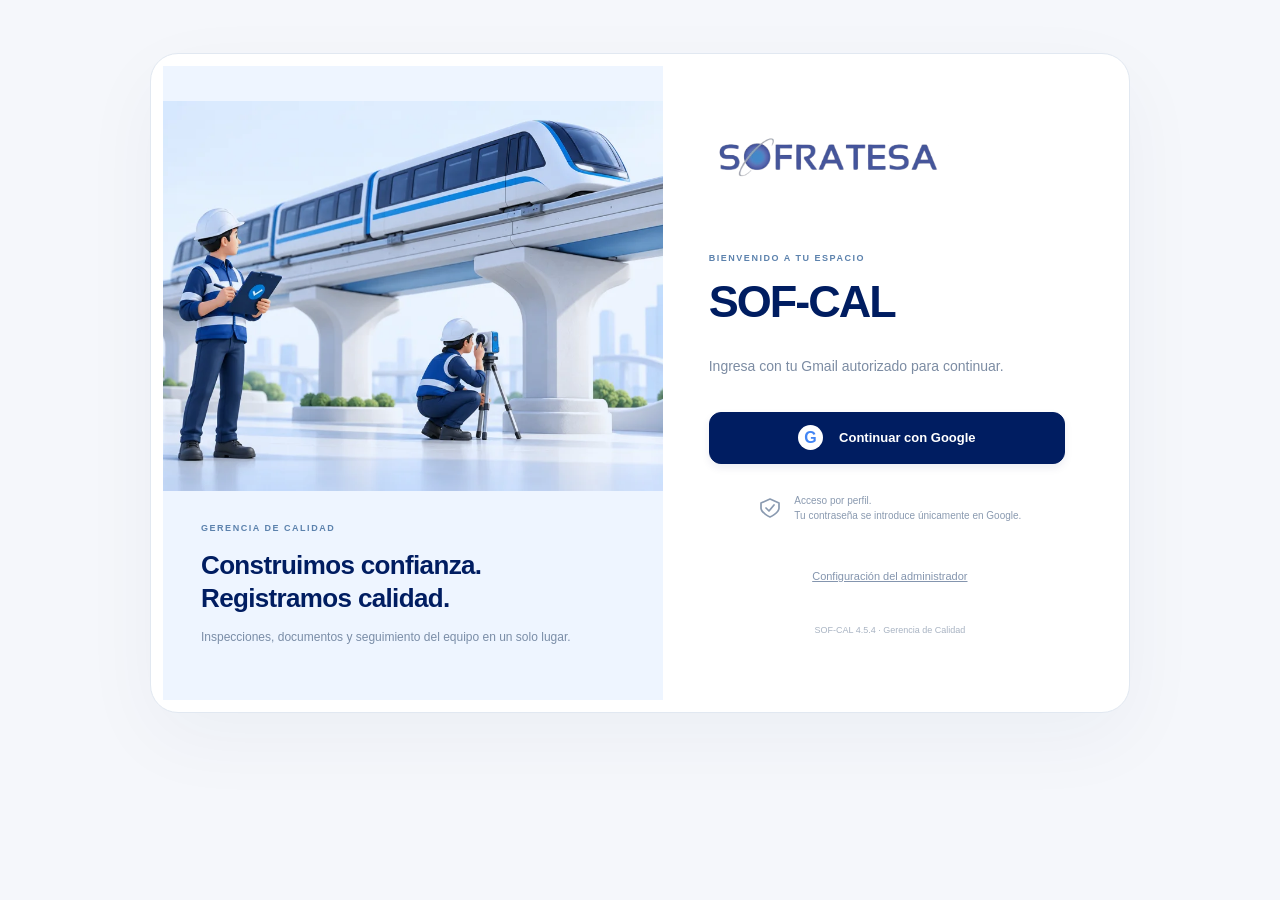
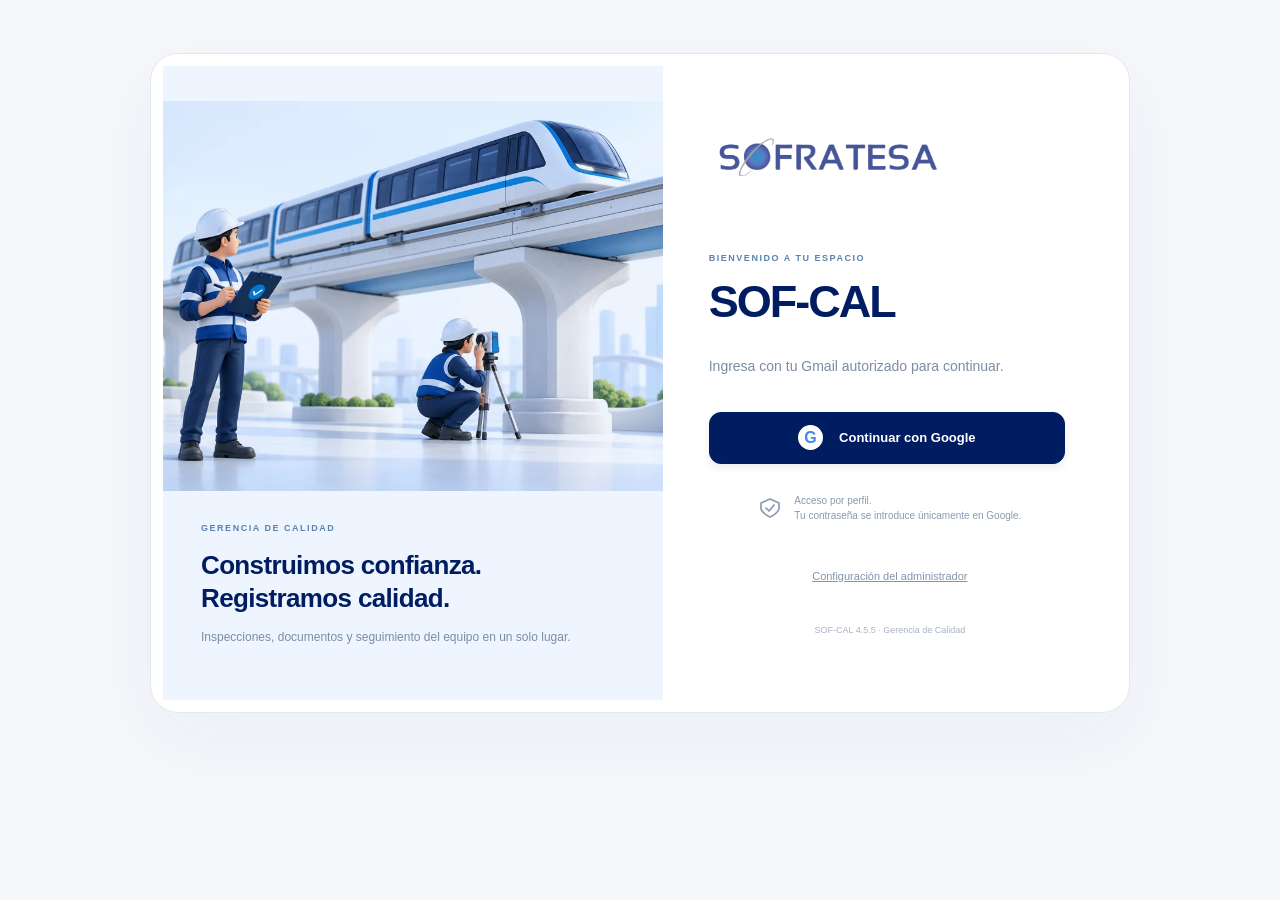
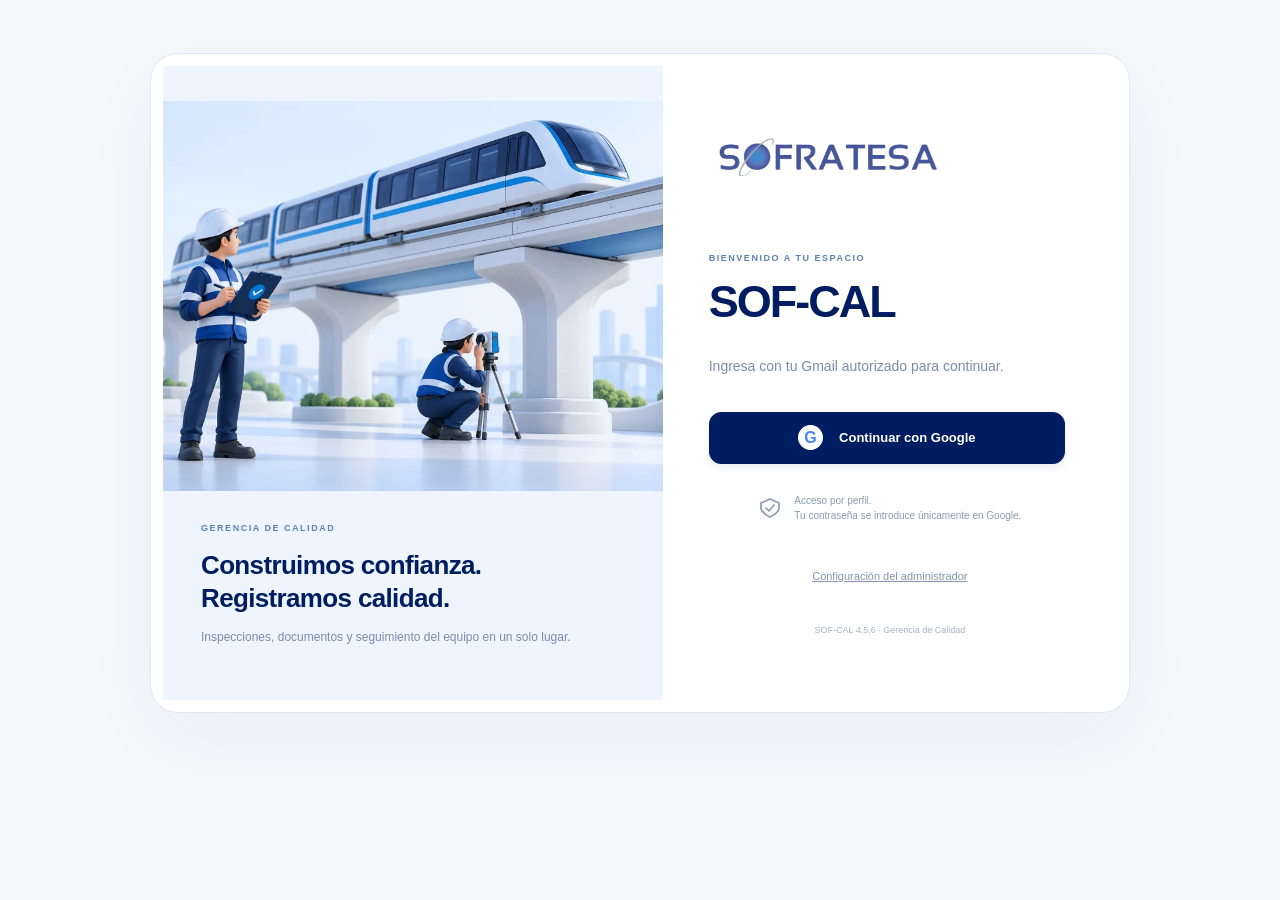
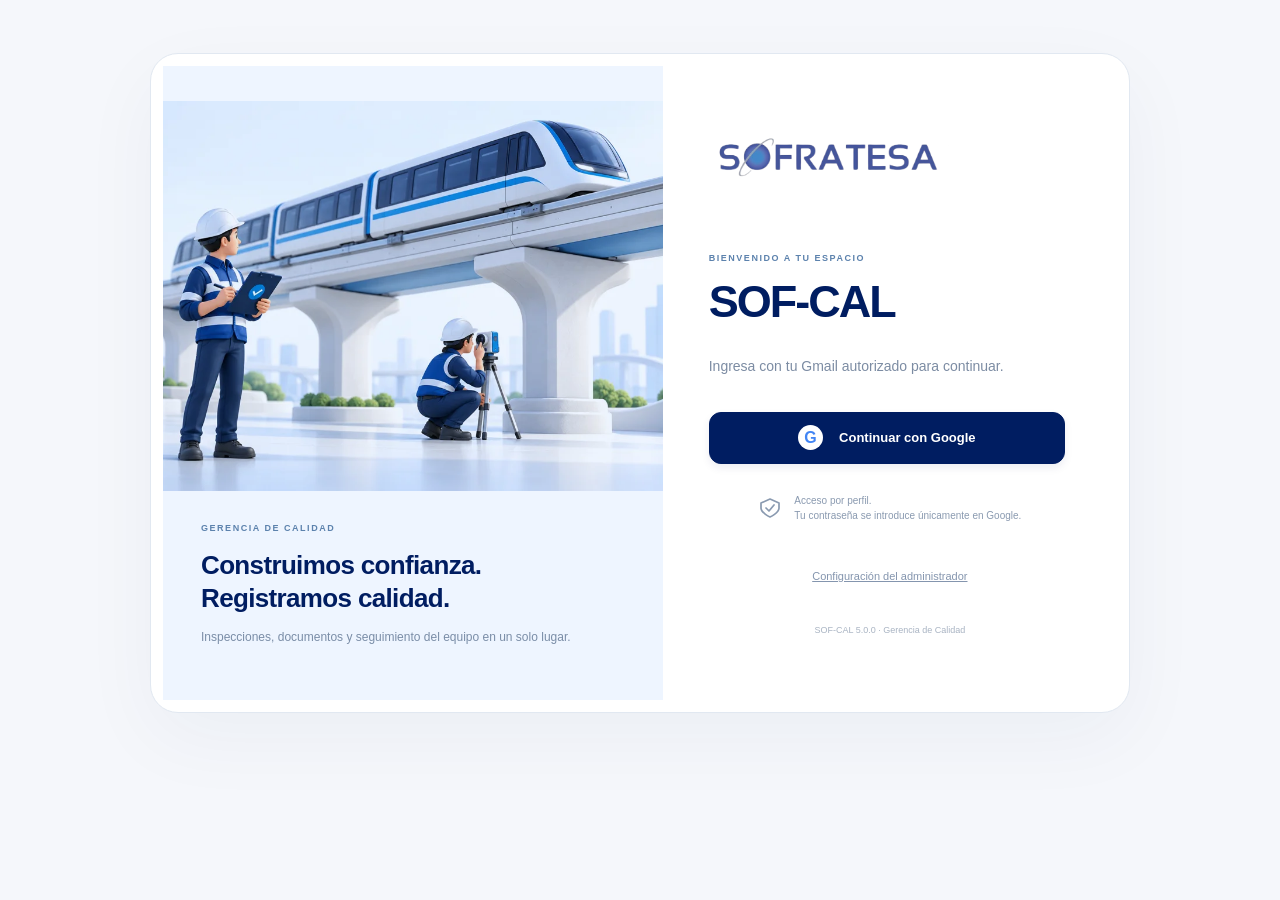
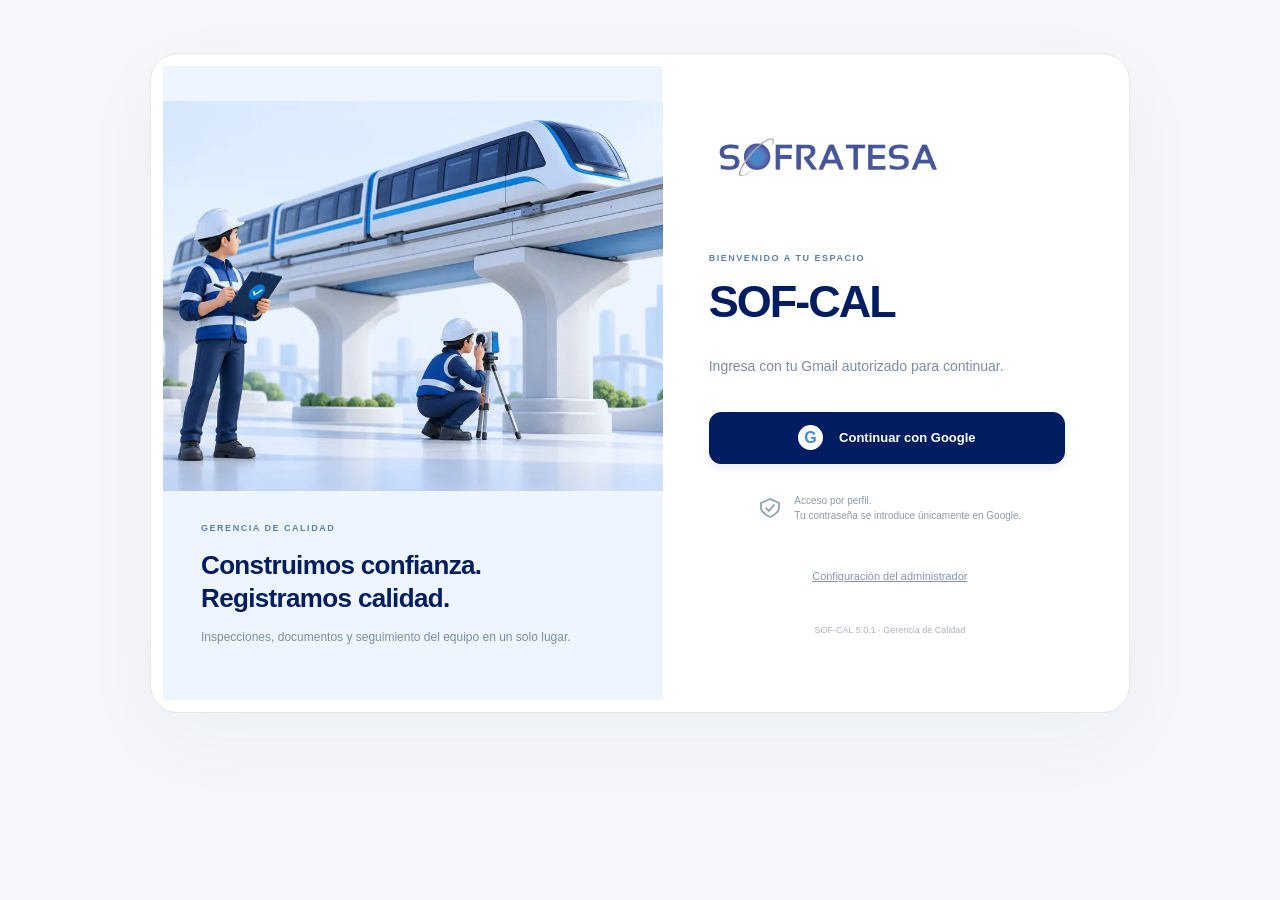
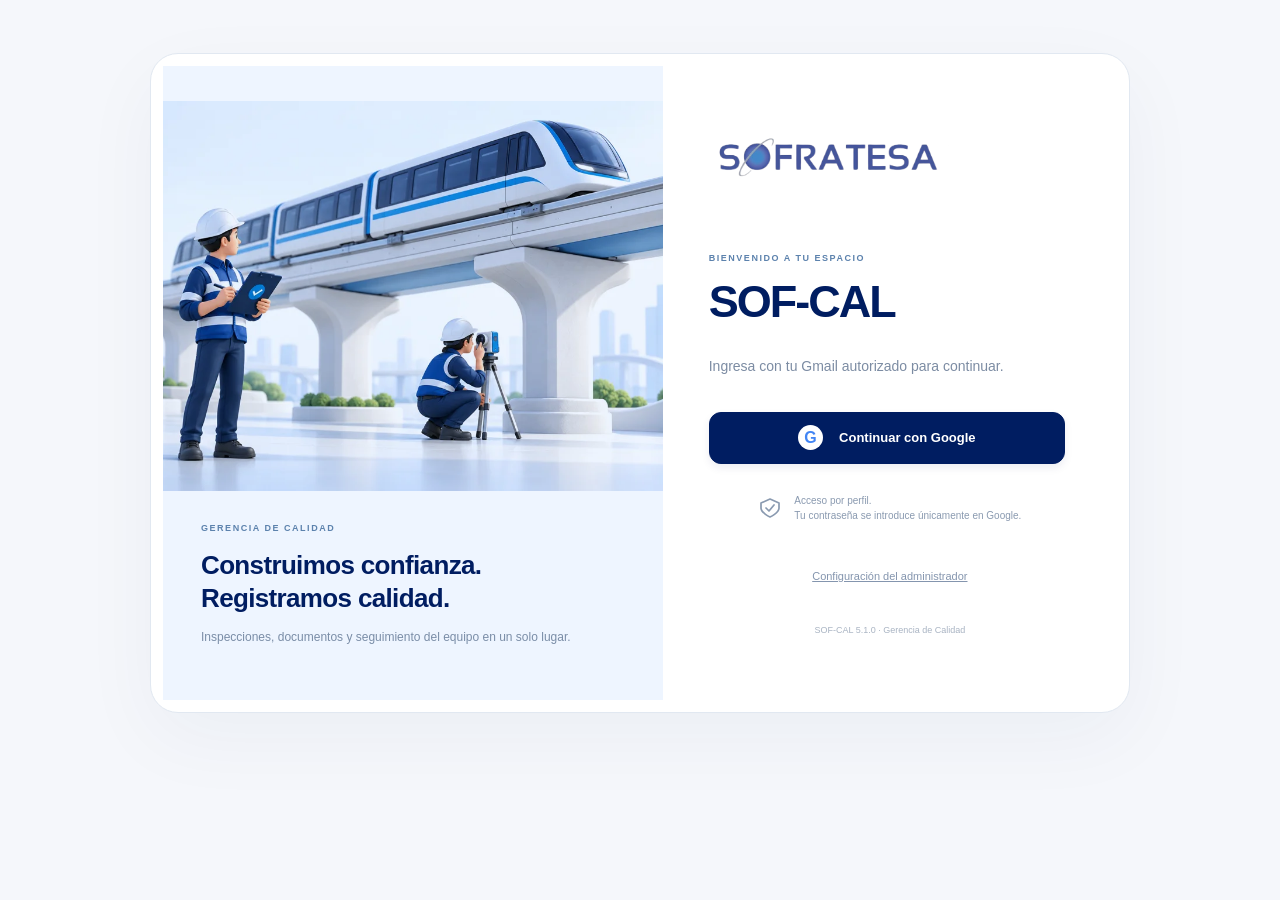
